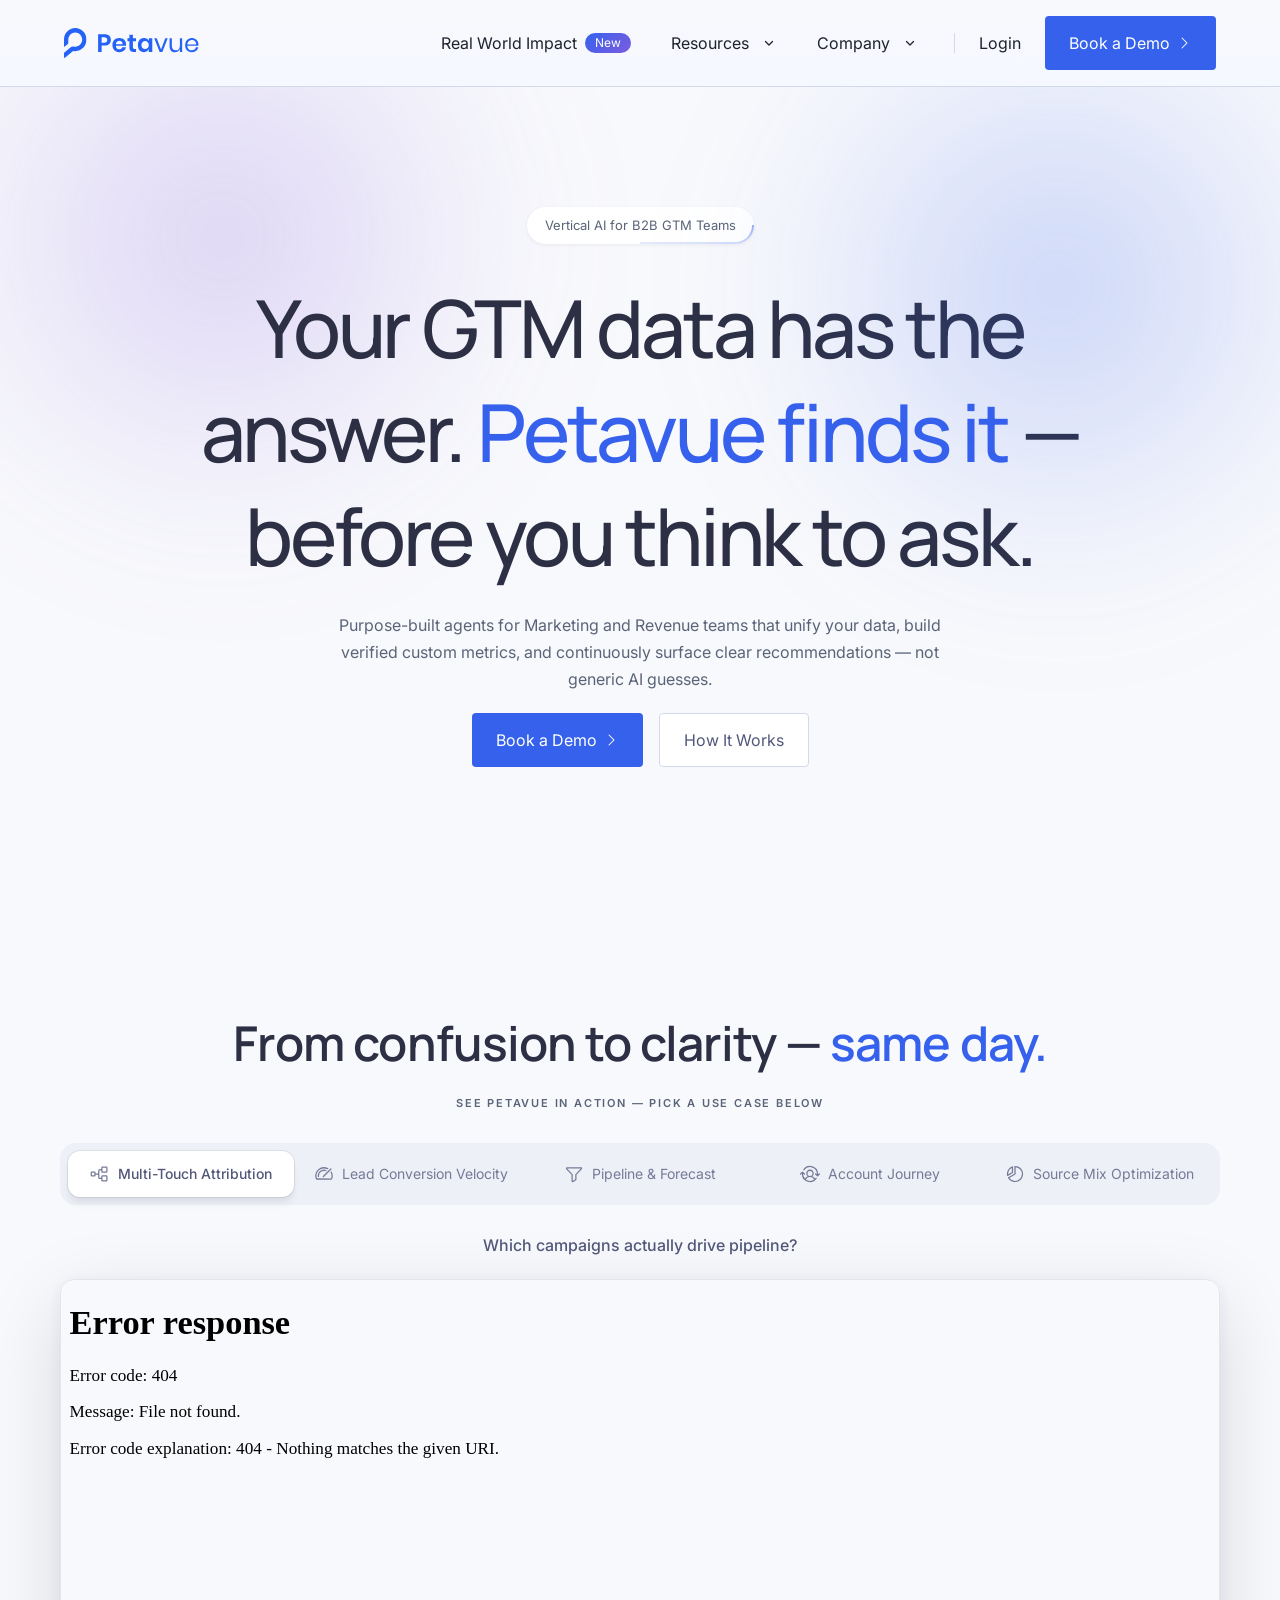
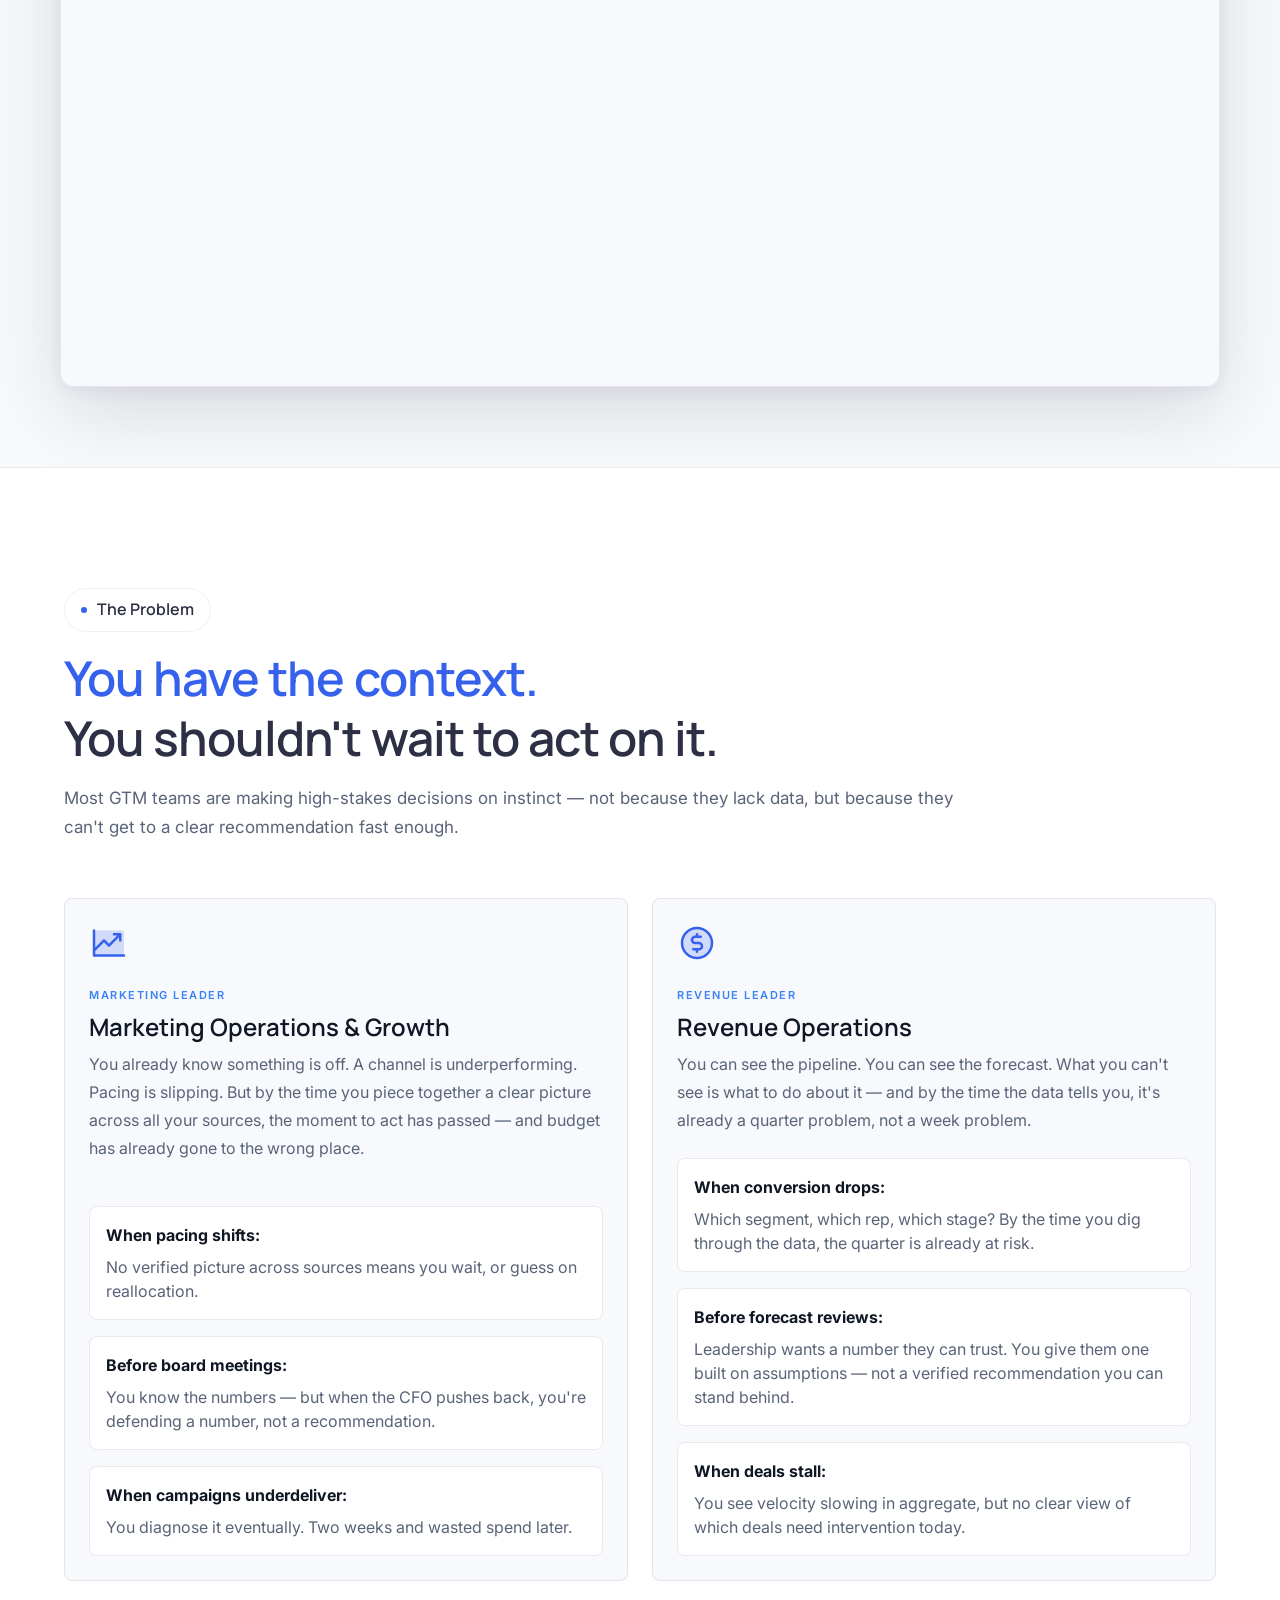
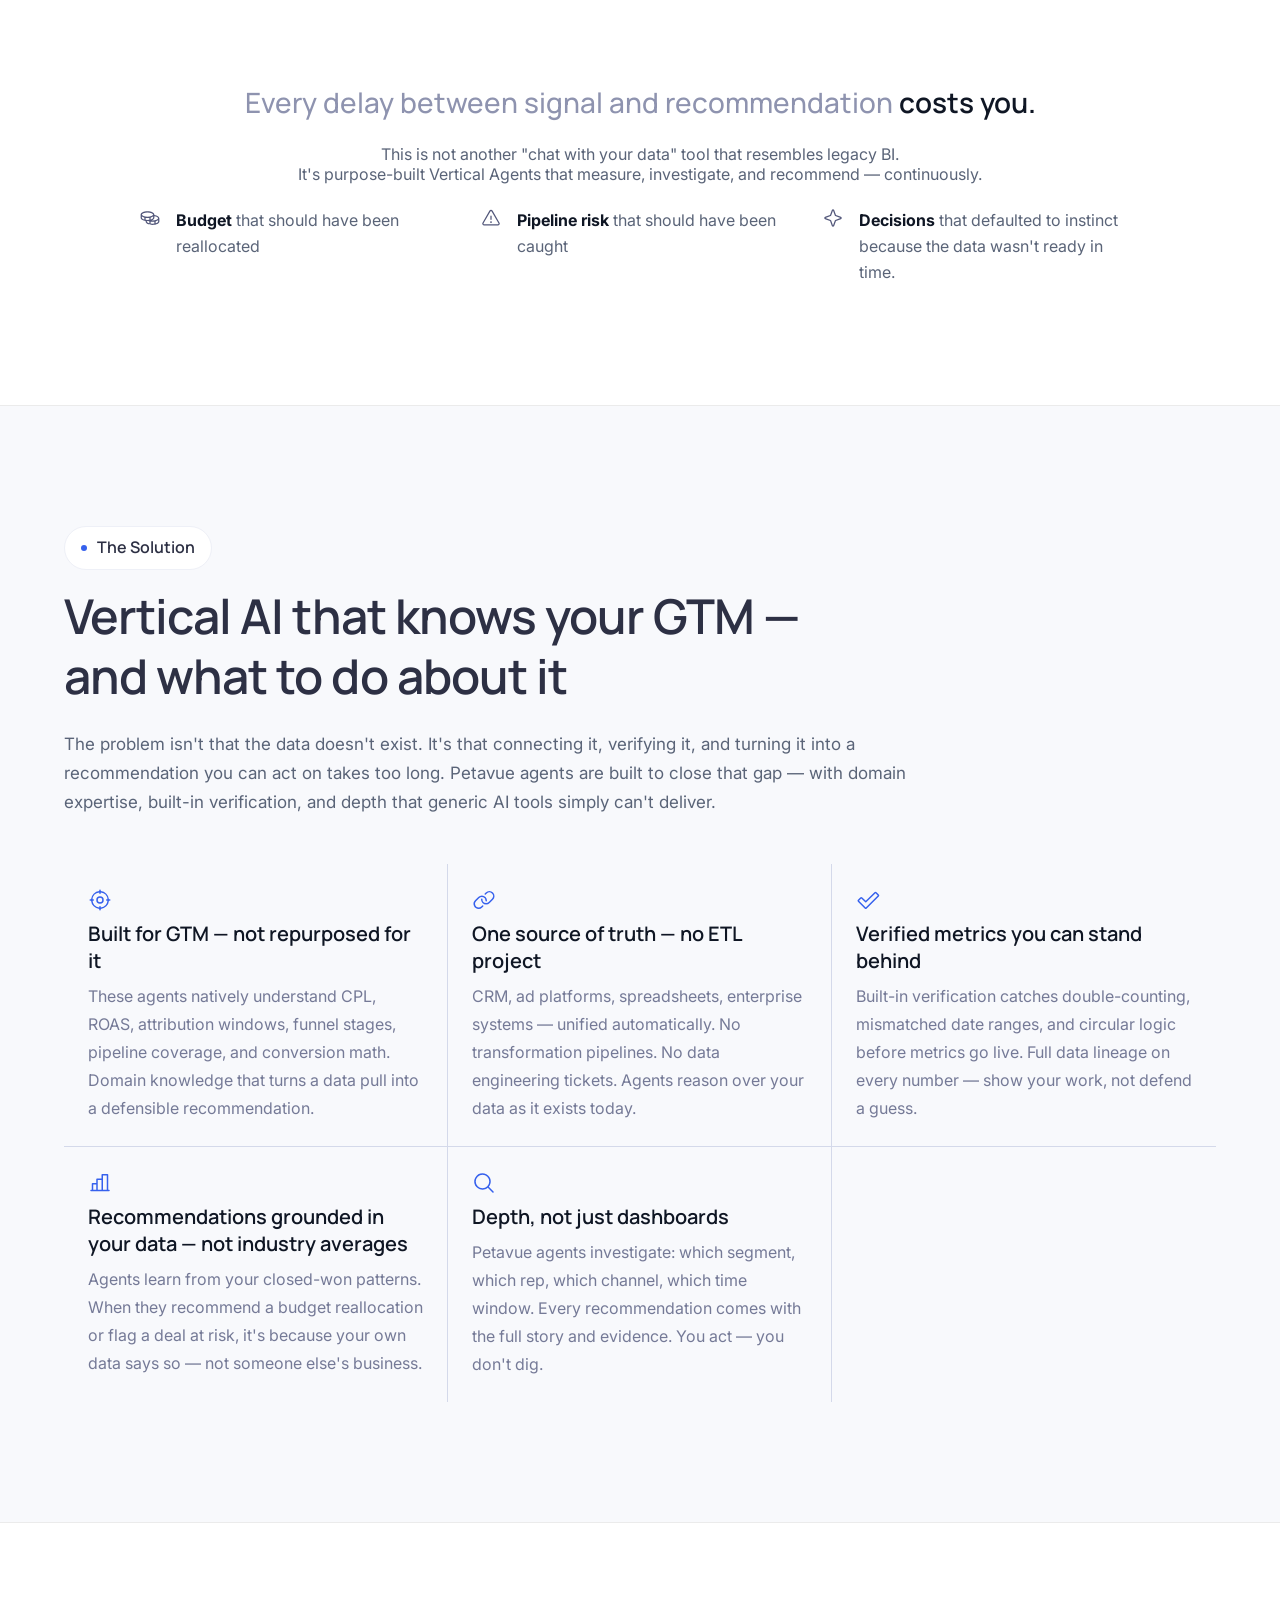
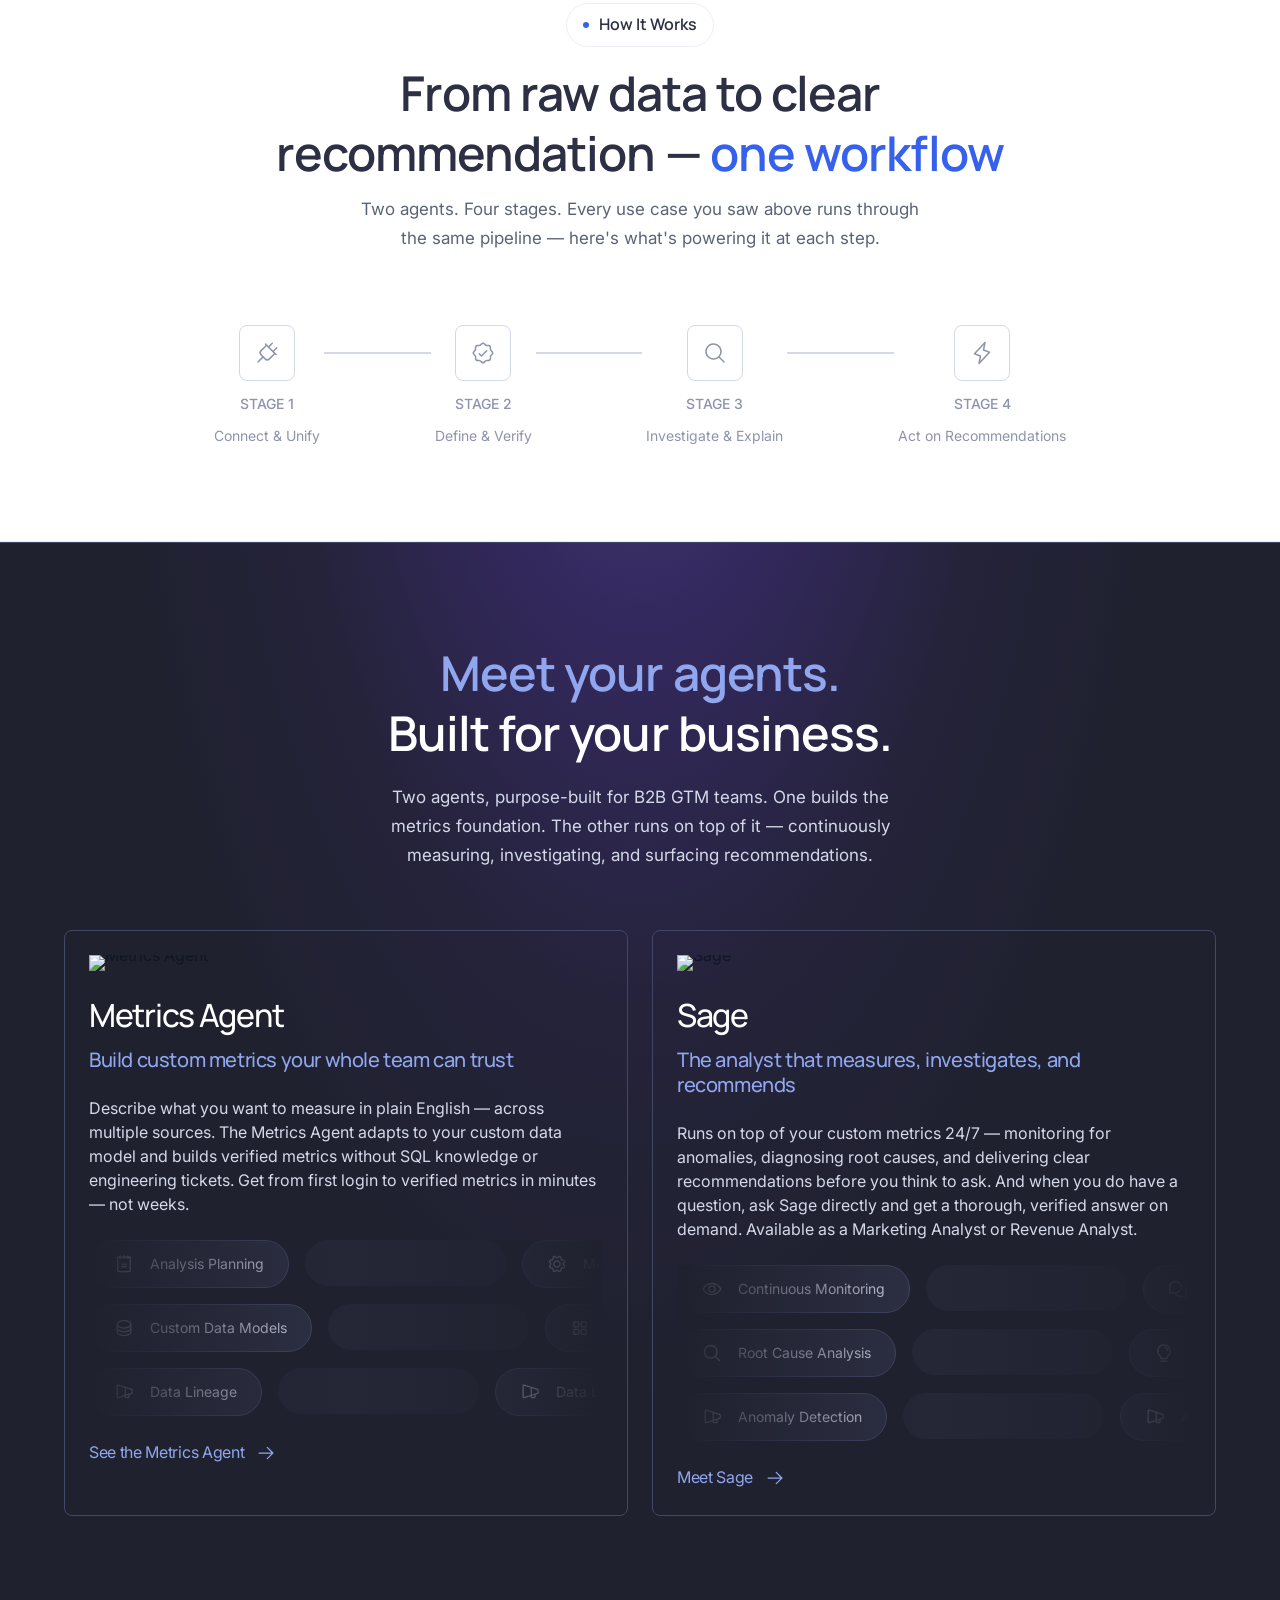
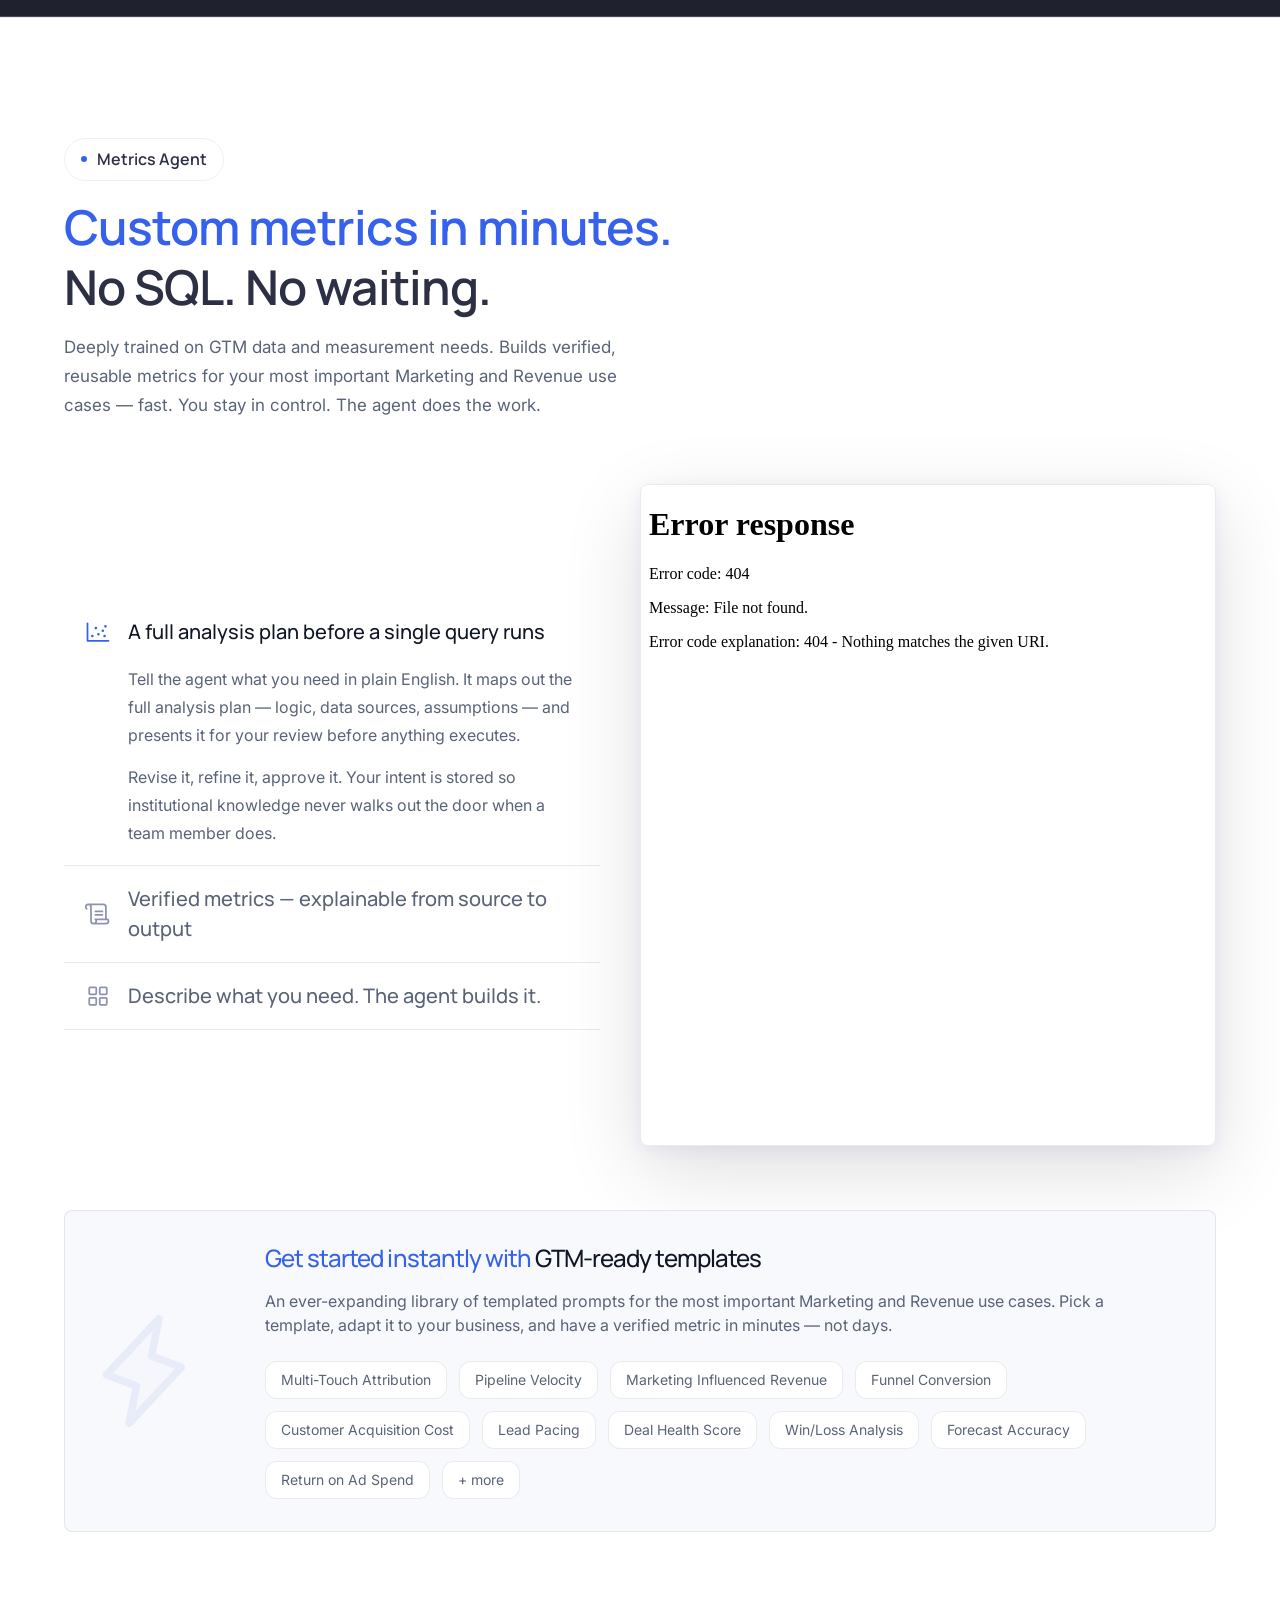
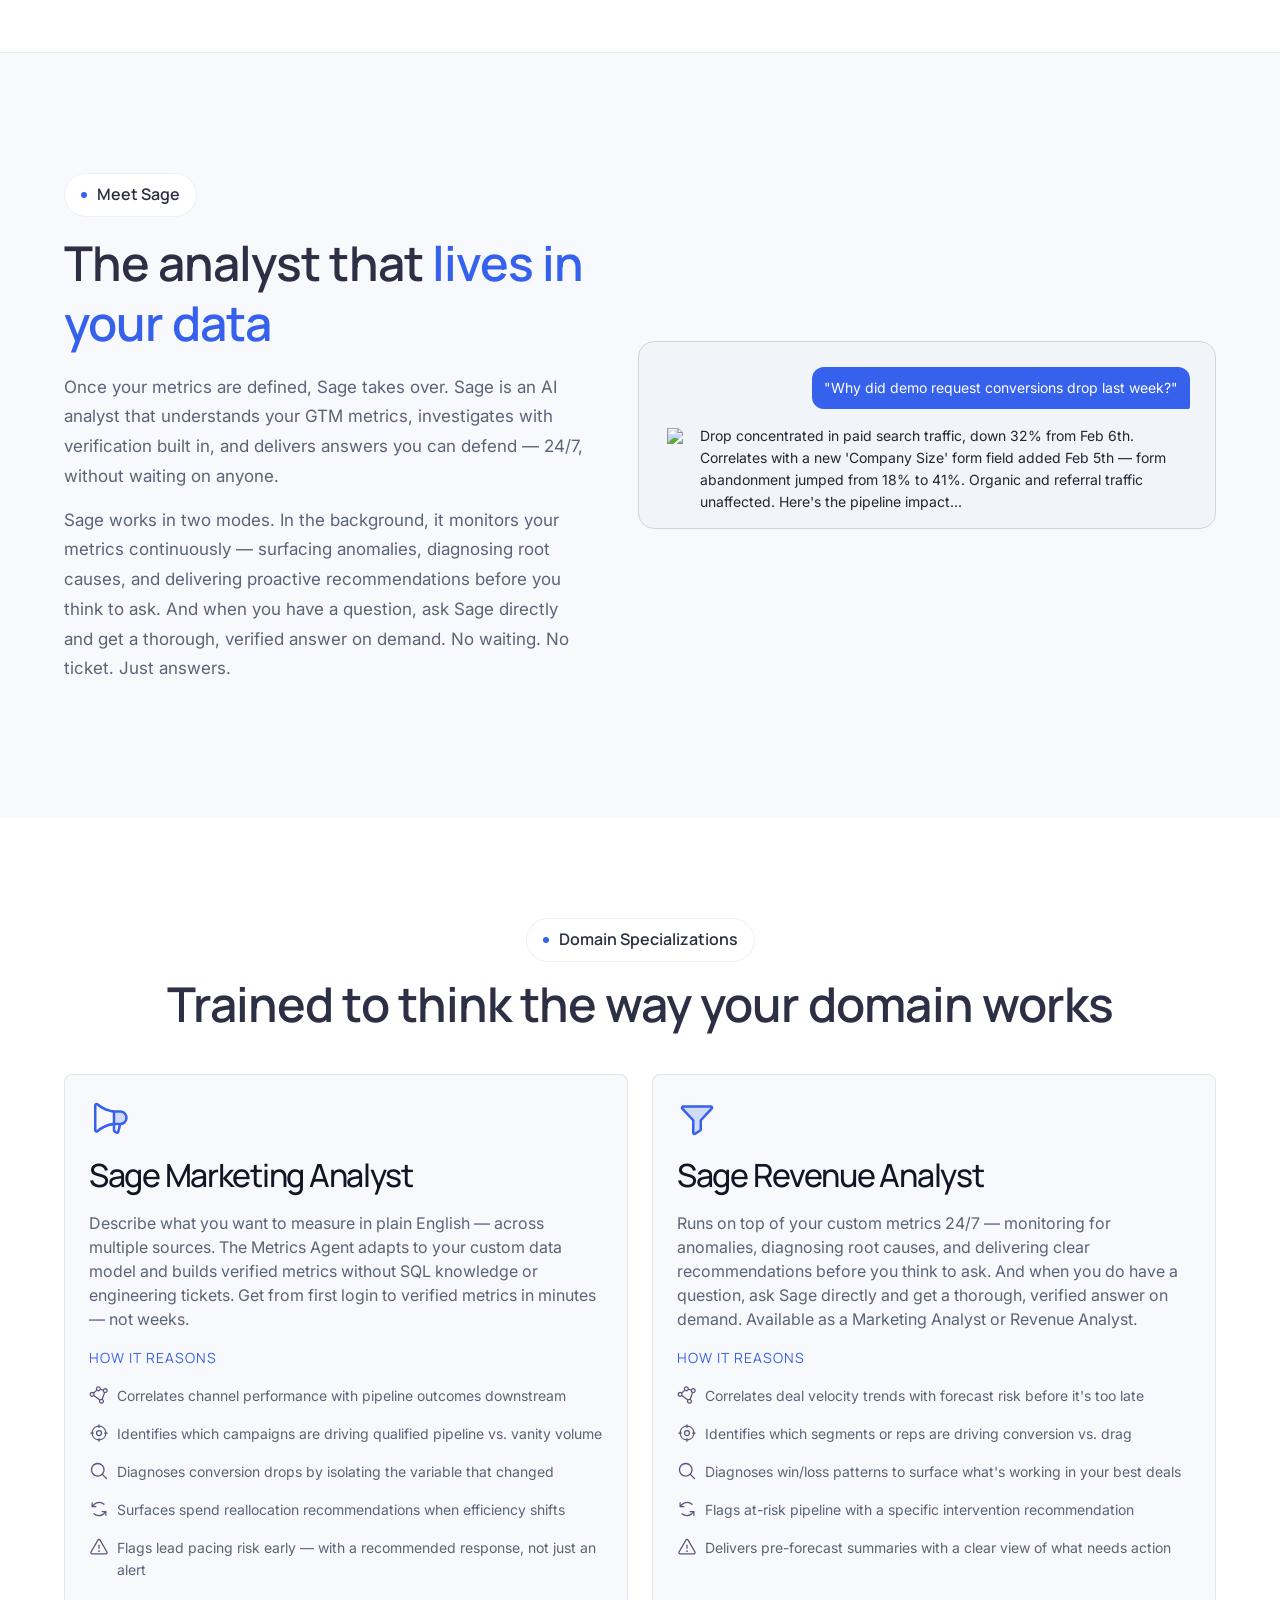
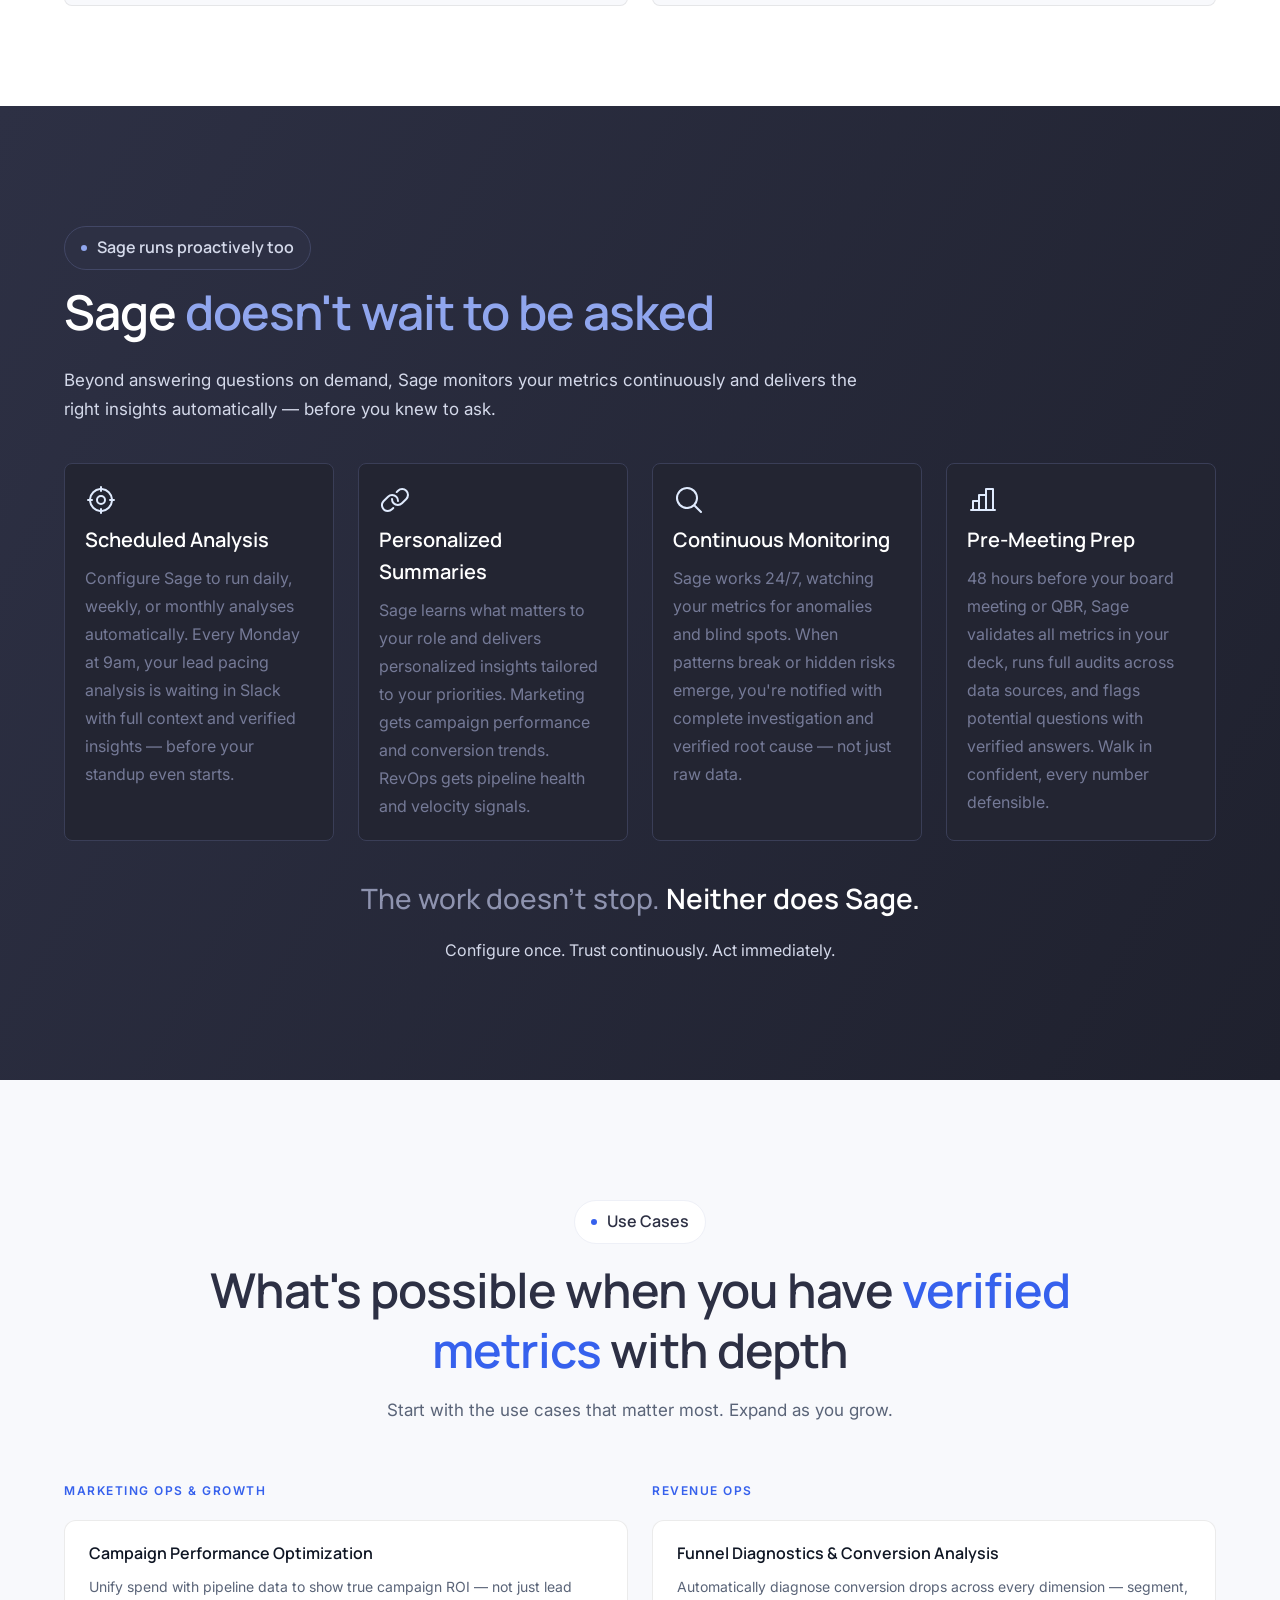
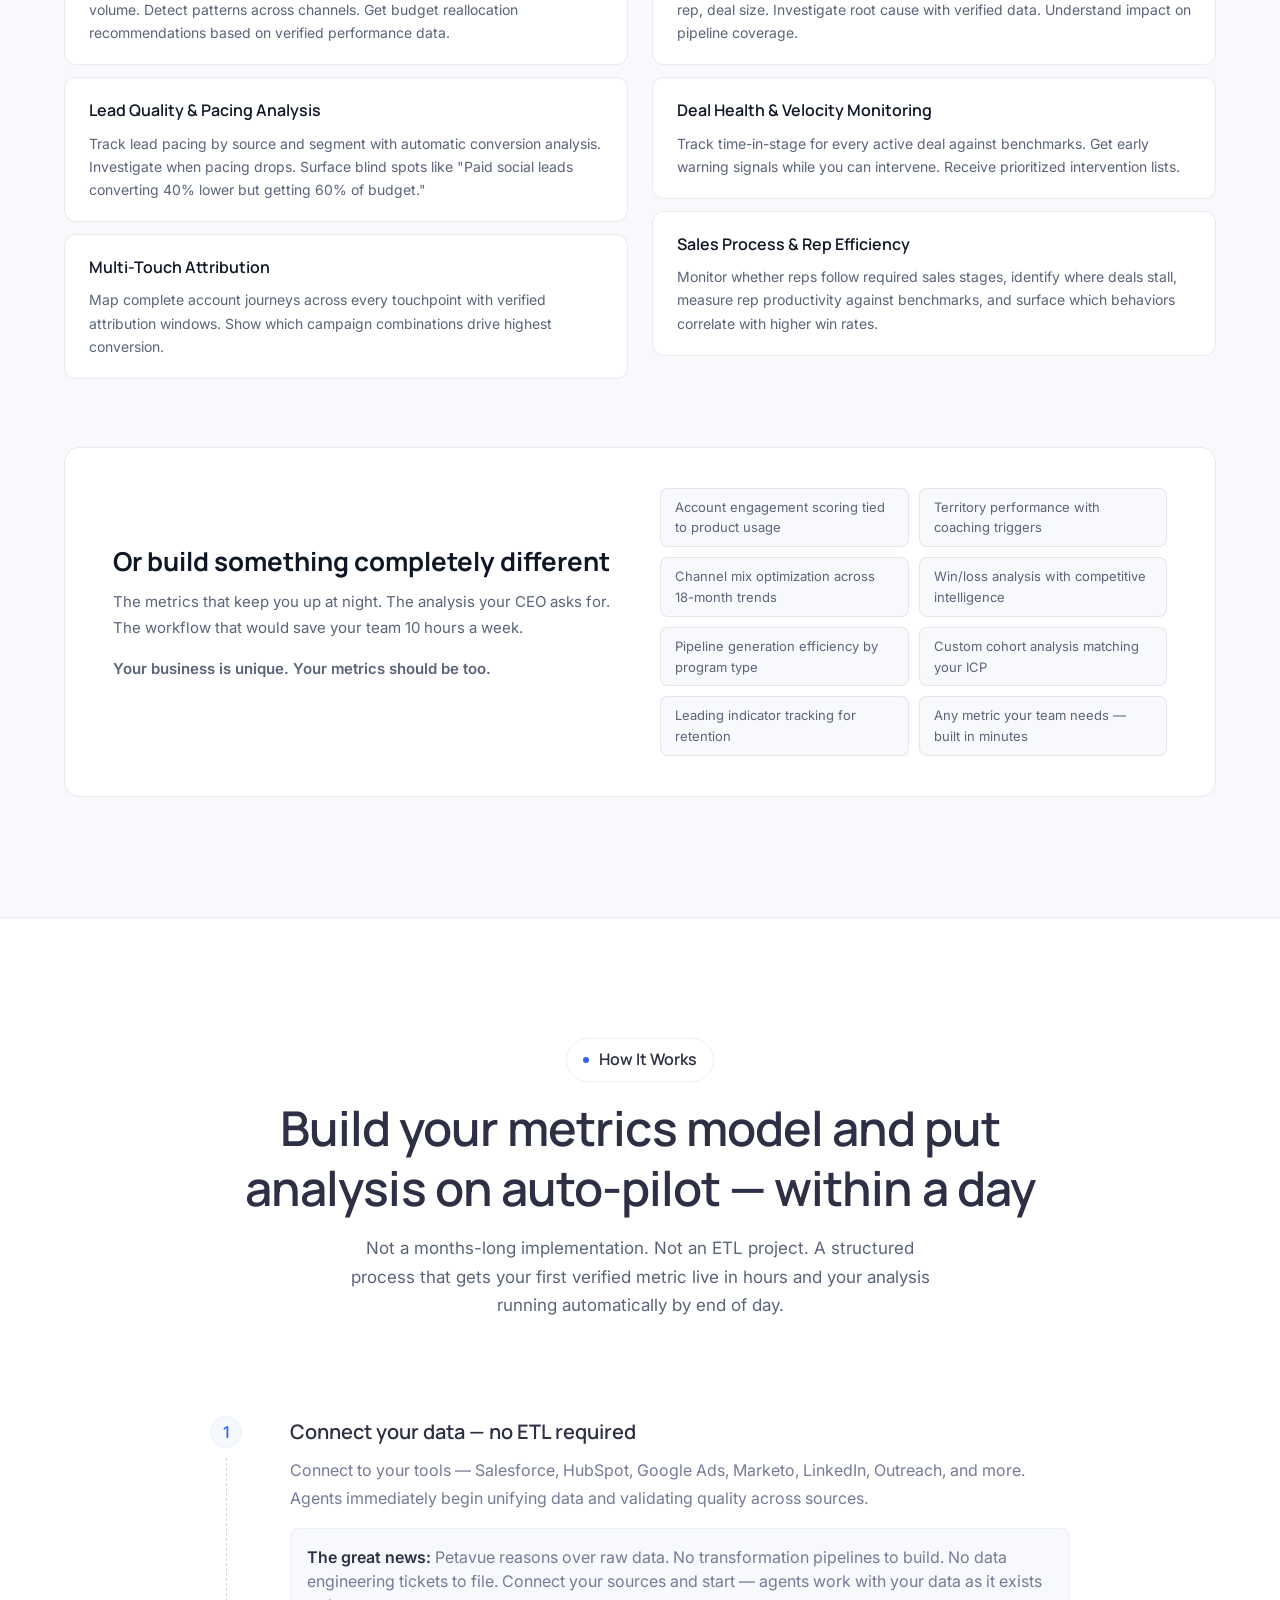
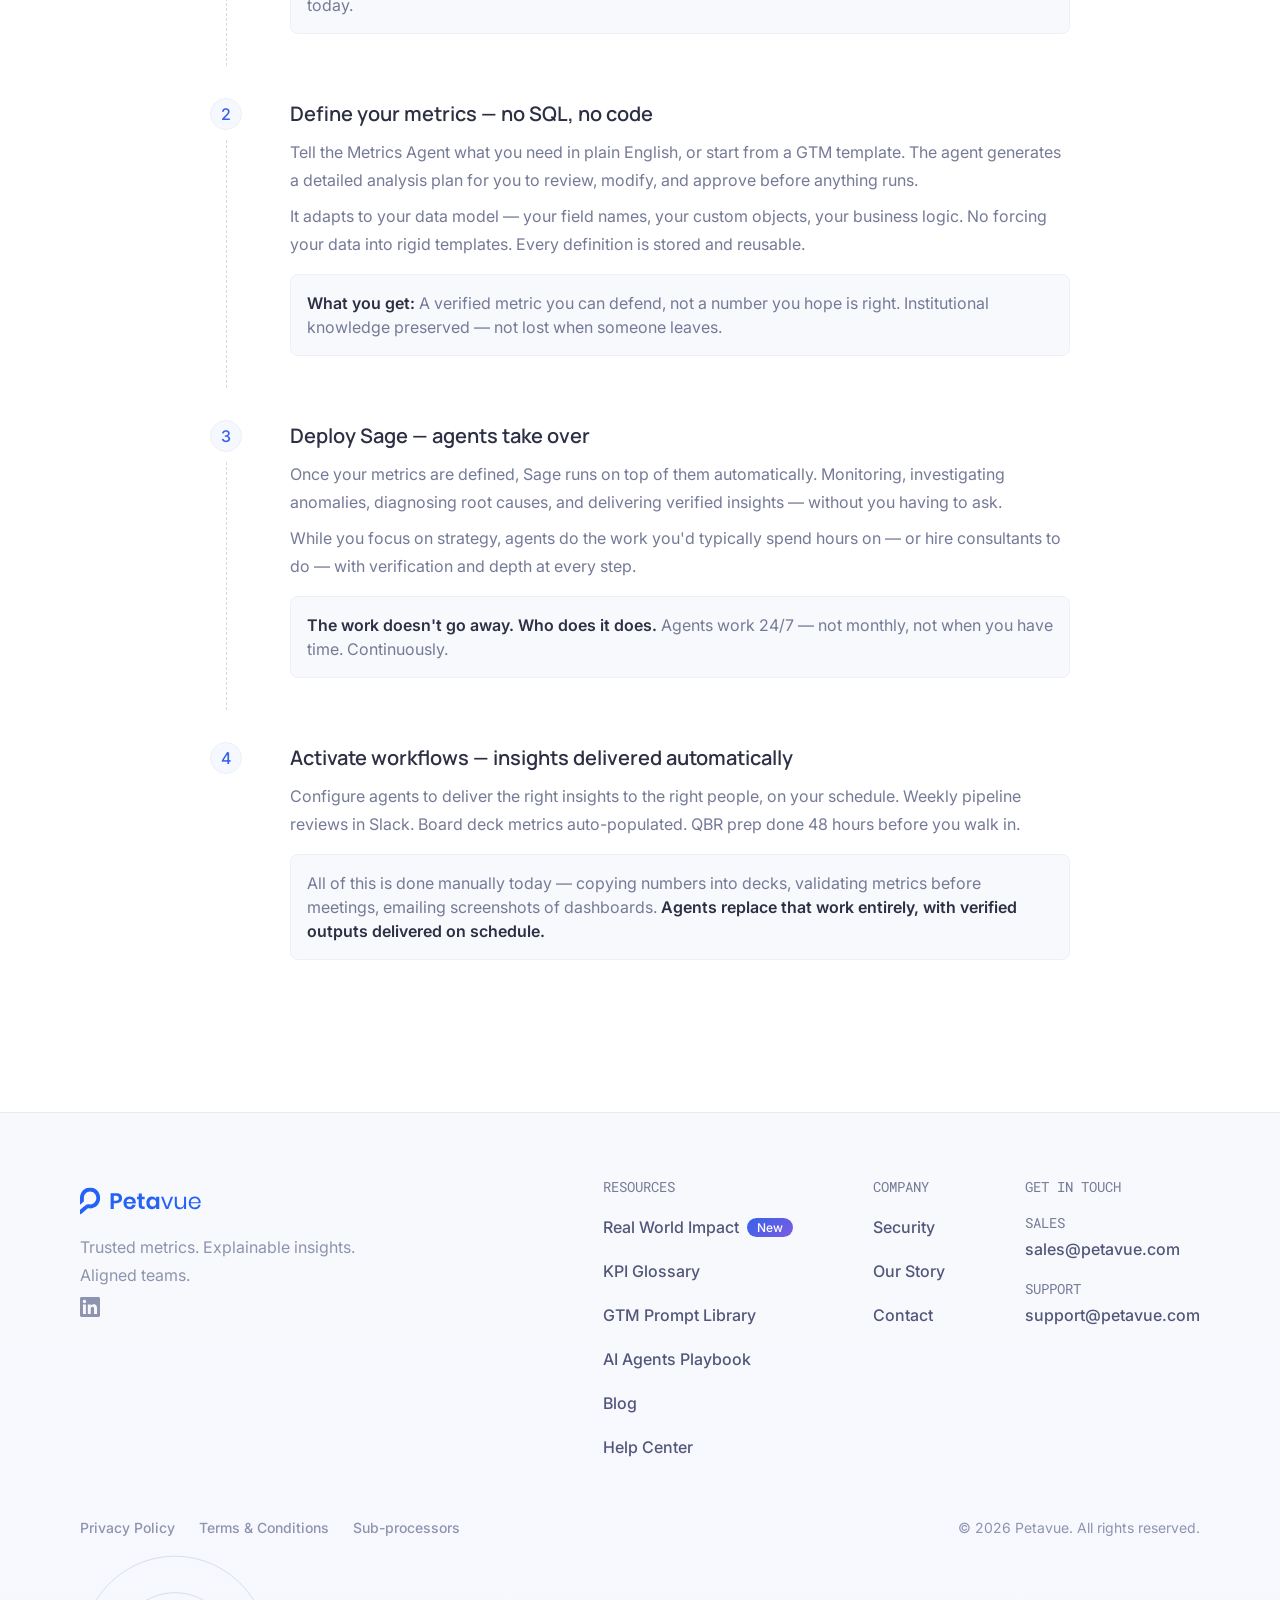
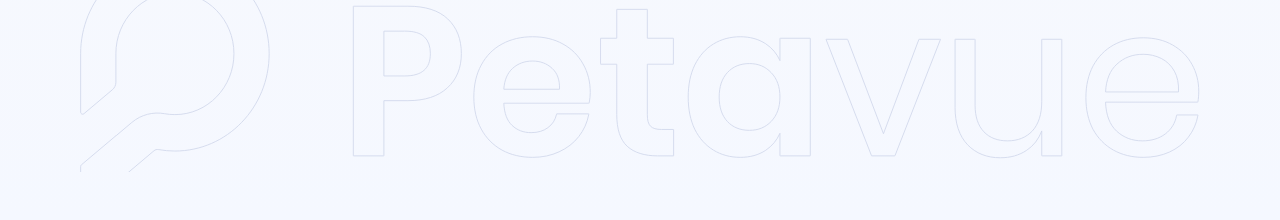
==== index.html @ 8e1ba2db "ui fixes - Replace footer watermark SVG with original site version - Fix watermark scaling: auto hei" ====
<!DOCTYPE html>
<html lang="en">
<head>
<meta charset="UTF-8">
<meta name="viewport" content="width=device-width, initial-scale=1.0">
<title>Petavue — Vertical Agents for GTM Teams</title>
<link rel="icon" href="assets/favicon.svg" type="image/svg+xml">
<link rel="apple-touch-icon" href="assets/apple-touch-icon.png">
<link rel="stylesheet" href="style/colorography.css">
<link rel="stylesheet" href="style/global.css">
<link href="https://fonts.googleapis.com/css2?family=DM+Sans:ital,opsz,wght@0,9..40,300;0,9..40,400;0,9..40,500;0,9..40,600;0,9..40,700&family=PT+Serif:ital,wght@0,400;0,700;1,400;1,700&family=Inter:wght@400;500;600;700&family=Poppins:wght@400;600&family=Manrope:wght@400;500;600;700&family=Roboto+Mono:wght@400;500&display=swap" rel="stylesheet">
</head>
<body>

<!-- SECTION 1: NAV -->
<!-- NAVBAR — navbar_component w-nav -->
<div class="navbar_component w-nav" role="banner">
  <div class="navbar_container">
    <!-- Logo -->
    <a href="/" class="navbar_logo-link">
      <img src="assets/petavue-icon.svg" alt="Petavue" class="navbar_logo">
    </a>

    <!-- Menu -->
    <nav class="navbar_menu" role="navigation">
      <div class="navbar_menu-links">

        <!-- Real World Impact -->
        <a href="https://www.petavue.com/real-world" class="link_button">
          <span>Real World Impact</span>
          <span class="badge-new">New</span>
        </a>

        <!-- Resources Dropdown -->
        <div class="navbar_dropdown" data-dropdown>
          <button class="navbar_dropdown-toggle" aria-expanded="false">
            <span>Resources</span>
            <div class="navbar_dropdown-icon">
              <svg xmlns="http://www.w3.org/2000/svg" fill="none" viewBox="0 0 24 24" stroke="currentColor" stroke-width="2.5"><path stroke-linecap="round" stroke-linejoin="round" d="M19 9l-7 7-7-7"/></svg>
            </div>
          </button>
          <div class="navbar_dropdown-list">
            <div class="navbar_dropdown-list-wrap">
              <div class="navbar_dropdown-inner">
                <!-- Content Hub Column -->
                <div class="dropdown_column dropdown_column--content">
                  <div class="dropdown-header">Content Hub</div>
                  <a href="https://www.petavue.com/blog" class="dropdown-card">
                    <div class="dropdown-card-icon">
                      <svg xmlns="http://www.w3.org/2000/svg" width="24" height="24" fill="#3661ed" viewBox="0 0 256 256"><path d="M208,40V200a24,24,0,0,1-24,24H72a24,24,0,0,1-24-24V40Z" opacity="0.2"></path><path d="M168,128a8,8,0,0,1-8,8H96a8,8,0,0,1,0-16h64A8,8,0,0,1,168,128Zm-8,24H96a8,8,0,0,0,0,16h64a8,8,0,0,0,0-16ZM216,40V200a32,32,0,0,1-32,32H72a32,32,0,0,1-32-32V40a8,8,0,0,1,8-8H72V24a8,8,0,0,1,16,0v8h32V24a8,8,0,0,1,16,0v8h32V24a8,8,0,0,1,16,0v8h24A8,8,0,0,1,216,40Zm-16,8H184v8a8,8,0,0,1-16,0V48H136v8a8,8,0,0,1-16,0V48H88v8a8,8,0,0,1-16,0V48H56V200a16,16,0,0,0,16,16H184a16,16,0,0,0,16-16Z"></path></svg>
                    </div>
                    <div>
                      <div class="dropdown-card-title">Blog</div>
                      <div class="dropdown-card-desc">All the latest news and updates.</div>
                    </div>
                  </a>
                  <a href="https://www.petavue.com/resources/glossary" class="dropdown-card">
                    <div class="dropdown-card-icon">
                      <svg xmlns="http://www.w3.org/2000/svg" width="24" height="24" fill="#3661ed" viewBox="0 0 256 256"><path d="M224,104v48H48V104Z" opacity="0.2"></path><path d="M224,96H184V56a8,8,0,0,0-8-8H56V40a8,8,0,0,0-16,0V216a8,8,0,0,0,16,0v-8h88a8,8,0,0,0,8-8V160h72a8,8,0,0,0,8-8V104A8,8,0,0,0,224,96ZM168,64V96H56V64ZM136,192H56V160h80Zm80-48H56V112H216Z"></path></svg>
                    </div>
                    <div>
                      <div class="dropdown-card-title">KPI Glossary</div>
                      <div class="dropdown-card-desc">No-fluff definitions of key CX, Sales & Marketing</div>
                    </div>
                  </a>
                  <a href="https://www.petavue.com/resources/ai-agent-playbook/overview" class="dropdown-card">
                    <div class="dropdown-card-icon">
                      <svg xmlns="http://www.w3.org/2000/svg" width="24" height="24" fill="#3661ed" viewBox="0 0 256 256"><path d="M200,56H56A24,24,0,0,0,32,80V192a24,24,0,0,0,24,24H200a24,24,0,0,0,24-24V80A24,24,0,0,0,200,56ZM164,184H92a20,20,0,0,1,0-40h72a20,20,0,0,1,0,40Z" opacity="0.2"></path><path d="M200,48H136V16a8,8,0,0,0-16,0V48H56A32,32,0,0,0,24,80V192a32,32,0,0,0,32,32H200a32,32,0,0,0,32-32V80A32,32,0,0,0,200,48Zm16,144a16,16,0,0,1-16,16H56a16,16,0,0,1-16-16V80A16,16,0,0,1,56,64H200a16,16,0,0,1,16,16ZM72,108a12,12,0,1,1,12,12A12,12,0,0,1,72,108Zm88,0a12,12,0,1,1,12,12A12,12,0,0,1,160,108Zm4,28H92a28,28,0,0,0,0,56h72a28,28,0,0,0,0-56Zm-24,16v24H116V152ZM80,164a12,12,0,0,1,12-12h8v24H92A12,12,0,0,1,80,164Zm84,12h-8V152h8a12,12,0,0,1,0,24Z"></path></svg>
                    </div>
                    <div>
                      <div class="dropdown-card-title">AI Agent Playbook</div>
                      <div class="dropdown-card-desc">Where AI agents work (and don't).</div>
                    </div>
                  </a>
                  <a href="https://www.petavue.com/resources/prompts" class="dropdown-card">
                    <div class="dropdown-card-icon">
                      <svg xmlns="http://www.w3.org/2000/svg" width="24" height="24" fill="#3661ed" viewBox="0 0 256 256"><path d="M232,56V200H160a32,32,0,0,0-32,32V88a32,32,0,0,1,32-32Z" opacity="0.2"></path><path d="M232,48H160a40,40,0,0,0-32,16A40,40,0,0,0,96,48H24a8,8,0,0,0-8,8V200a8,8,0,0,0,8,8H96a24,24,0,0,1,24,24,8,8,0,0,0,16,0,24,24,0,0,1,24-24h72a8,8,0,0,0,8-8V56A8,8,0,0,0,232,48ZM96,192H32V64H96a24,24,0,0,1,24,24V200A39.81,39.81,0,0,0,96,192Zm128,0H160a39.81,39.81,0,0,0-24,8V88a24,24,0,0,1,24-24h64ZM160,88h40a8,8,0,0,1,0,16H160a8,8,0,0,1,0-16Zm48,40a8,8,0,0,1-8,8H160a8,8,0,0,1,0-16h40A8,8,0,0,1,208,128Zm0,32a8,8,0,0,1-8,8H160a8,8,0,0,1,0-16h40A8,8,0,0,1,208,160Z"></path></svg>
                    </div>
                    <div>
                      <div class="dropdown-card-title">GTM Prompt Library</div>
                      <div class="dropdown-card-desc">Ready-to-use MCP prompts for GTM teams.</div>
                    </div>
                  </a>
                </div>

                <!-- Proof Column -->
                <div class="dropdown_column dropdown_column--proof">
                  <div class="dropdown-header">Proof</div>
                  <a href="/success-stories/phunware-crm-data-transformation" class="casestudy-card">
                    <img src="https://cdn.prod.website-files.com/675e93d0c15c6d2e3ed70e92/692d5a894281dd660ff69d89_c31238a0ba09b24de09524bd9574edbc_casestudy.svg" alt="Case study">
                    <div class="cs-desc">How to leverage AI agents effectively.</div>
                    <div class="cs-link">
                      View Playbook
                      <svg xmlns="http://www.w3.org/2000/svg" fill="none" viewBox="0 0 24 24" stroke="currentColor" stroke-width="2.5"><path stroke-linecap="round" stroke-linejoin="round" d="M13.5 4.5L21 12m0 0l-7.5 7.5M21 12H3"/></svg>
                    </div>
                  </a>
                </div>
              </div>
            </div>
          </div>
        </div>

        <!-- Company Dropdown -->
        <div class="navbar_dropdown" data-dropdown>
          <button class="navbar_dropdown-toggle" aria-expanded="false">
            <span>Company</span>
            <div class="navbar_dropdown-icon">
              <svg xmlns="http://www.w3.org/2000/svg" fill="none" viewBox="0 0 24 24" stroke="currentColor" stroke-width="2.5"><path stroke-linecap="round" stroke-linejoin="round" d="M19 9l-7 7-7-7"/></svg>
            </div>
          </button>
          <div class="navbar_dropdown-list">
            <div class="navbar_dropdown-list-wrap">
              <div class="navbar_dropdown-inner">
                <div class="dropdown_column">
                  <div class="dropdown-header">Company</div>
                  <a href="https://www.petavue.com/our-story" class="dropdown-card">
                    <div class="dropdown-card-icon">
                      <svg xmlns="http://www.w3.org/2000/svg" width="24" height="24" fill="#3661ed" viewBox="0 0 256 256"><path d="M192,96a64,64,0,1,1-64-64A64,64,0,0,1,192,96Z" opacity="0.2"></path><path d="M230.92,212c-15.23-26.33-38.7-45.21-66.09-54.16a72,72,0,1,0-73.66,0C63.78,166.78,40.31,185.66,25.08,212a8,8,0,1,0,13.85,8c18.84-32.56,52.14-52,89.07-52s70.23,19.44,89.07,52a8,8,0,1,0,13.85-8ZM72,96a56,56,0,1,1,56,56A56.06,56.06,0,0,1,72,96Z"></path></svg>
                    </div>
                    <div>
                      <div class="dropdown-card-title">Our Story</div>
                      <div class="dropdown-card-desc">Everything you need to know about our journey.</div>
                    </div>
                  </a>
                  <a href="https://www.petavue.com/security" class="dropdown-card">
                    <div class="dropdown-card-icon">
                      <svg xmlns="http://www.w3.org/2000/svg" width="24" height="24" fill="#3661ed" viewBox="0 0 256 256"><path d="M128,48v80H40.87A146.29,146.29,0,0,1,40,112V56a8,8,0,0,1,8-8Zm0,80V232s78.06-21.3,87.13-104Z" opacity="0.2"></path><path d="M208,40H48A16,16,0,0,0,32,56v56c0,52.72,25.52,84.67,46.93,102.19,23.06,18.86,46,25.27,47,25.53a8,8,0,0,0,4.2,0c1-.26,23.91-6.67,47-25.53C198.48,196.67,224,164.72,224,112V56A16,16,0,0,0,208,40ZM120,220.55a130.85,130.85,0,0,1-30.93-18.74c-21.15-17.3-34.2-39.37-39-65.81H120ZM120,120H48.23c-.15-2.63-.23-5.29-.23-8l0-56h72Zm47.4,81.42A131.31,131.31,0,0,1,136,220.53V136h69.91C201.16,162.24,188.27,184.18,167.4,201.42ZM208,112c0,2.71-.08,5.37-.23,8H136V56h72Z"></path></svg>
                    </div>
                    <div>
                      <div class="dropdown-card-title">Security</div>
                      <div class="dropdown-card-desc">How we protect your data and privacy.</div>
                    </div>
                  </a>
                </div>
              </div>
            </div>
          </div>
        </div>
      </div>

      <!-- Right side: divider + buttons -->
      <div class="navbar_menu-divider"></div>
      <div class="navbar_menu-buttons">
        <a href="https://app.petavue.com/auth/login" target="_blank" class="navbar_login">Login</a>
        <a href="https://www.petavue.com/book-a-demo" class="btn-demo">
          <span>Book a Demo</span>
          <svg xmlns="http://www.w3.org/2000/svg" viewBox="0 0 256 256" fill="currentColor" width="16" height="16"><path d="M181.66,133.66l-80,80a8,8,0,0,1-11.32-11.32L164.69,128,90.34,53.66a8,8,0,0,1,11.32-11.32l80,80A8,8,0,0,1,181.66,133.66Z"/></svg>
        </a>
      </div>
    </nav>

    <!-- Mobile hamburger -->
    <div class="navbar_menu-button" aria-label="Toggle menu">
      <span class="menu-icon_line"></span>
      <span class="menu-icon_line"></span>
      <span class="menu-icon_line"></span>
    </div>
  </div>
</div>


<!-- SECTION 2: HERO -->
<section class="hero">
  <div class="hero-badge"><div class="dot"></div> Vertical AI for B2B GTM Teams</div>
  <h1>Your GTM data has the answer. <em>Petavue finds it</em> — before you think to ask.</h1>

  <p class="subtitle">Purpose-built agents for Marketing and Revenue teams that unify your data, build verified custom metrics, and continuously surface clear recommendations — not generic AI guesses.</p>

  <div class="hero-links">
    <a href="#problem">Sound familiar? See the problem →</a>
    <a href="#how-it-comes-together">See how it works →</a>
    <a href="#use-cases">Browse use cases →</a>
  </div>
  <div class="hero-ctas">
    <a href="https://www.petavue.com/book-a-demo" class="btn-primary">Book a Demo <svg xmlns="http://www.w3.org/2000/svg" viewBox="0 0 256 256" fill="currentColor" width="16" height="16"><path d="M181.66,133.66l-80,80a8,8,0,0,1-11.32-11.32L164.69,128,90.34,53.66a8,8,0,0,1,11.32-11.32l80,80A8,8,0,0,1,181.66,133.66Z"/></svg></a>
    <a href="#how" class="btn-secondary">How It Works</a>
  </div>
  <!-- USE CASE TABS -->
  <div class="uc-tabs-wrap">

    <!-- Tab intro label -->
    <div class="uc-tabs-eyebrow-wrap">
      <div class="uc-tabs-headline">From confusion to clarity — <span class="highlight-primary">same day.</span></div>
      <div class="uc-tabs-eyebrow">See Petavue in action — pick a use case below</div>
    </div>

    <!-- Tab strip -->
    <div class="uc-tab-strip" role="tablist">
      <button class="uc-tab active" role="tab" data-tab="mta" data-question="Which campaigns actually drive pipeline?">
        <span class="uc-tab-icon"><svg xmlns="http://www.w3.org/2000/svg" width="20" height="20" fill="#757a97" viewBox="0 0 256 256"><path d="M160,112h48a16,16,0,0,0,16-16V48a16,16,0,0,0-16-16H160a16,16,0,0,0-16,16V64H128a24,24,0,0,0-24,24v32H72v-8A16,16,0,0,0,56,96H24A16,16,0,0,0,8,112v32a16,16,0,0,0,16,16H56a16,16,0,0,0,16-16v-8h32v32a24,24,0,0,0,24,24h16v16a16,16,0,0,0,16,16h48a16,16,0,0,0,16-16V160a16,16,0,0,0-16-16H160a16,16,0,0,0-16,16v16H128a8,8,0,0,1-8-8V88a8,8,0,0,1,8-8h16V96A16,16,0,0,0,160,112ZM56,144H24V112H56v32Zm104,16h48v48H160Zm0-112h48V96H160Z"></path></svg></span>
        <span class="uc-tab-label">Multi-Touch Attribution</span>
      </button>
      <button class="uc-tab" role="tab" data-tab="velocity" data-question="Which leads convert — and how fast?">
        <span class="uc-tab-icon"><svg xmlns="http://www.w3.org/2000/svg" width="20" height="20" fill="#757a97" viewBox="0 0 256 256"><path d="M114.34,154.34l96-96a8,8,0,0,1,11.32,11.32l-96,96a8,8,0,0,1-11.32-11.32ZM128,88a63.9,63.9,0,0,1,20.44,3.33,8,8,0,1,0,5.11-15.16A80,80,0,0,0,48.49,160.88,8,8,0,0,0,56.43,168c.29,0,.59,0,.89-.05a8,8,0,0,0,7.07-8.83A64.92,64.92,0,0,1,64,152,64.07,64.07,0,0,1,128,88Zm99.74,13a8,8,0,0,0-14.24,7.3,96.27,96.27,0,0,1,5,75.71l-181.1-.07A96.24,96.24,0,0,1,128,56h.88a95,95,0,0,1,42.82,10.5A8,8,0,1,0,179,52.27a112,112,0,0,0-156.66,137A16.07,16.07,0,0,0,37.46,200H218.53a16,16,0,0,0,15.11-10.71,112.35,112.35,0,0,0-5.9-88.3Z"></path></svg></span>
        <span class="uc-tab-label">Lead Conversion Velocity</span>
      </button>
      <button class="uc-tab" role="tab" data-tab="pipeline" data-question="Are we going to hit the number?">
        <span class="uc-tab-icon"><svg xmlns="http://www.w3.org/2000/svg" width="20" height="20" fill="#757a97" viewBox="0 0 256 256"><path d="M230.6,49.53A15.81,15.81,0,0,0,216,40H40A16,16,0,0,0,28.19,66.76l.08.09L96,139.17V216a16,16,0,0,0,24.87,13.32l32-21.34A16,16,0,0,0,160,194.66V139.17l67.74-72.32.08-.09A15.8,15.8,0,0,0,230.6,49.53ZM40,56h0Zm106.18,74.58A8,8,0,0,0,144,136v58.66L112,216V136a8,8,0,0,0-2.16-5.47L40,56H216Z"></path></svg></span>
        <span class="uc-tab-label">Pipeline & Forecast</span>
      </button>
      <button class="uc-tab" role="tab" data-tab="journey" data-question="What should marketing do for this open deal?">
        <span class="uc-tab-icon"><svg xmlns="http://www.w3.org/2000/svg" width="20" height="20" fill="#757a97" viewBox="0 0 256 256"><path d="M253.66,133.66l-24,24a8,8,0,0,1-11.32,0l-24-24a8,8,0,0,1,11.32-11.32L216,132.69V128A88,88,0,0,0,56.49,76.67a8,8,0,0,1-13-9.34A104,104,0,0,1,232,128v4.69l10.34-10.35a8,8,0,0,1,11.32,11.32Zm-41.18,55A104,104,0,0,1,24,128v-4.69L13.66,133.66A8,8,0,0,1,2.34,122.34l24-24a8,8,0,0,1,11.32,0l24,24a8,8,0,0,1-11.32,11.32L40,123.31V128a87.62,87.62,0,0,0,22.24,58.41A79.66,79.66,0,0,1,98.3,157.66a48,48,0,1,1,59.4,0,79.59,79.59,0,0,1,36.08,28.78,89.68,89.68,0,0,0,5.71-7.11,8,8,0,0,1,13,9.34ZM128,152a32,32,0,1,0-32-32A32,32,0,0,0,128,152Zm0,64a88.2,88.2,0,0,0,53.92-18.49,64,64,0,0,0-107.84,0A87.57,87.57,0,0,0,128,216Z"></path></svg></span>
        <span class="uc-tab-label">Account Journey</span>
      </button>
      <button class="uc-tab" role="tab" data-tab="mix" data-question="Are we fishing in the right ponds?">
        <span class="uc-tab-icon"><svg xmlns="http://www.w3.org/2000/svg" width="20" height="20" fill="#757a97" viewBox="0 0 256 256"><path d="M100,116.43a8,8,0,0,0,4-6.93v-72A8,8,0,0,0,93.34,30,104.06,104.06,0,0,0,25.73,147a8,8,0,0,0,4.52,5.81,7.86,7.86,0,0,0,3.35.74,8,8,0,0,0,4-1.07ZM88,49.62v55.26L40.12,132.51C40,131,40,129.48,40,128A88.12,88.12,0,0,1,88,49.62ZM128,24a8,8,0,0,0-8,8v91.82L41.19,169.73a8,8,0,0,0-2.87,11A104,104,0,1,0,128,24Zm0,192a88.47,88.47,0,0,1-71.49-36.68l75.52-44a8,8,0,0,0,4-6.92V40.36A88,88,0,0,1,128,216Z"></path></svg></span>
        <span class="uc-tab-label">Source Mix Optimization</span>
      </button>
    </div>

    <!-- Demo panels -->
    <div class="uc-panels">

      <!-- MTA — live demo -->
      <div class="uc-panel active" data-panel="mta">
        <p class="uc-panel-question">Which campaigns actually drive pipeline?</p>
        <div class="uc-demo-wrap" id="uc-demo-wrap-mta">
          <iframe class="uc-demo-iframe" id="uc-iframe-mta"
            src="Use Cases Demo/Multi Touch Attribution/demo-engine.html"
            scrolling="no" title="Multi-Touch Attribution demo"></iframe>
        </div>
      </div>

      <!-- Velocity — live demo -->
      <div class="uc-panel" data-panel="velocity">
        <p class="uc-panel-question">Which leads convert — and how fast?</p>
        <div class="uc-demo-wrap" id="uc-demo-wrap-velocity">
          <iframe class="uc-demo-iframe" id="uc-iframe-velocity"
            src="Use Cases Demo/Lead Conversion Velocity/demo-engine.html"
            scrolling="no" title="Lead Conversion Velocity demo"></iframe>
        </div>
      </div>

      <!-- Pipeline — live demo -->
      <div class="uc-panel" data-panel="pipeline">
        <p class="uc-panel-question">Are we going to hit the number?</p>
        <div class="uc-demo-wrap" id="uc-demo-wrap-pipeline">
          <iframe class="uc-demo-iframe" id="uc-iframe-pipeline"
            src="Use Cases Demo/Pipeline and Forecast/demo-engine.html"
            scrolling="no" title="Pipeline Coverage & Forecast demo"></iframe>
        </div>
      </div>

      <!-- Journey — live demo -->
      <div class="uc-panel" data-panel="journey">
        <p class="uc-panel-question">What should marketing do for this open deal?</p>
        <div class="uc-demo-wrap" id="uc-demo-wrap-journey">
          <iframe class="uc-demo-iframe" id="uc-iframe-journey"
            src="Use Cases Demo/Account Journey/demo-engine.html"
            scrolling="no" title="Account Journey demo"></iframe>
        </div>
      </div>

      <!-- Mix — live demo -->
      <div class="uc-panel" data-panel="mix">
        <p class="uc-panel-question">Are we fishing in the right ponds?</p>
        <div class="uc-demo-wrap" id="uc-demo-wrap-mix">
          <iframe class="uc-demo-iframe" id="uc-iframe-mix"
            src="Use Cases Demo/Source Mix Optimization/demo-engine.html"
            scrolling="no" title="Source Mix Optimization demo"></iframe>
        </div>
      </div>

    </div><!-- /uc-panels -->
  </div><!-- /uc-tabs-wrap -->

  <script>
    (function() {
      const tabs = document.querySelectorAll('.uc-tab');
      const panels = document.querySelectorAll('.uc-panel');

      // All iframe panels: [tabKey, wrapId, iframeId]
      const iframePanels = [
        ['mta',      'uc-demo-wrap-mta',      'uc-iframe-mta'],
        ['velocity', 'uc-demo-wrap-velocity',  'uc-iframe-velocity'],
        ['pipeline', 'uc-demo-wrap-pipeline',  'uc-iframe-pipeline'],
        ['journey',  'uc-demo-wrap-journey',   'uc-iframe-journey'],
        ['mix',      'uc-demo-wrap-mix',       'uc-iframe-mix'],
      ];

      function scaleIframe(wrapId, iframeId) {
        const wrap = document.getElementById(wrapId);
        const iframe = document.getElementById(iframeId);
        if (!wrap || !iframe) return;
        const scale = wrap.offsetWidth / 1080;
        iframe.style.transform = 'scale(' + scale + ')';
        iframe.style.transformOrigin = 'top left';
        wrap.style.height = (660 * scale) + 'px';
      }

      function scaleAll() {
        iframePanels.forEach(([, wrapId, iframeId]) => scaleIframe(wrapId, iframeId));
      }

      // Sliding indicator
      const strip = document.querySelector('.uc-tab-strip');
      function moveIndicator(tab) {
        const stripRect = strip.getBoundingClientRect();
        const tabRect = tab.getBoundingClientRect();
        strip.style.setProperty('--active-width', tabRect.width + 'px');
        strip.style.setProperty('--active-x', (tabRect.left - stripRect.left) + 'px');
      }

      // Tab switching
      tabs.forEach(tab => {
        tab.addEventListener('click', () => {
          tabs.forEach(t => t.classList.remove('active'));
          panels.forEach(p => p.classList.remove('active'));
          tab.classList.add('active');
          moveIndicator(tab);
          const target = tab.dataset.tab;
          document.querySelector('.uc-panel[data-panel="' + target + '"]').classList.add('active');
          // Re-scale the newly visible iframe
          const entry = iframePanels.find(([key]) => key === target);
          if (entry) scaleIframe(entry[1], entry[2]);
        });
      });

      // Init indicator on first active tab
      const activeTab = strip.querySelector('.uc-tab.active');
      if (activeTab) moveIndicator(activeTab);

      scaleAll();
      window.addEventListener('resize', function() {
        scaleAll();
        const current = strip.querySelector('.uc-tab.active');
        if (current) moveIndicator(current);
      });
    })();
  </script>
</section>

<!-- SECTION 3: PROBLEM STATEMENT -->
<section class="problem-section" id="problem">
  <div class="padding-global"><div class="container-large">
  <div class="section-label">The Problem</div>
  <h2 class="section-heading" style="margin-bottom: 16px;"><span style="color: var(--color-primary-500);">You have the context.</span><br>You shouldn't wait to act on it.</h2>
  <p class="section-sub" style="margin-bottom: 56px;">Most GTM teams are making high-stakes decisions on instinct — not because they lack data, but because they can't get to a clear recommendation fast enough.</p>

  <div class="personas-grid">
    <div class="persona-card">
      <div class="persona-icon"><svg xmlns="http://www.w3.org/2000/svg" width="40" height="40" fill="#3661ed" viewBox="0 0 256 256"><path d="M224,64V208H32V48H208A16,16,0,0,1,224,64Z" opacity="0.2"></path><path d="M232,208a8,8,0,0,1-8,8H32a8,8,0,0,1-8-8V48a8,8,0,0,1,16,0V156.69l50.34-50.35a8,8,0,0,1,11.32,0L128,132.69,180.69,80H160a8,8,0,0,1,0-16h40a8,8,0,0,1,8,8v40a8,8,0,0,1-16,0V91.31l-58.34,58.35a8,8,0,0,1-11.32,0L96,123.31l-56,56V200H224A8,8,0,0,1,232,208Z"></path></svg></div>
      <div class="persona-text">
        <div class="persona-role">Marketing Leader</div>
        <h3>Marketing Operations &amp; Growth</h3>
        <p class="tagline">You already know something is off. A channel is underperforming. Pacing is slipping. But by the time you piece together a clear picture across all your sources, the moment to act has passed — and budget has already gone to the wrong place.</p>
      </div>
      <ul class="reality-list">
        <li><strong>When pacing shifts:</strong> No verified picture across sources means you wait, or guess on reallocation.</li>
        <li><strong>Before board meetings:</strong> You know the numbers — but when the CFO pushes back, you're defending a number, not a recommendation.</li>
        <li><strong>When campaigns underdeliver:</strong> You diagnose it eventually. Two weeks and wasted spend later.</li>
      </ul>
    </div>
    <div class="persona-card">
      <div class="persona-icon"><svg xmlns="http://www.w3.org/2000/svg" width="40" height="40" fill="#3661ed" viewBox="0 0 256 256"><path d="M224,128a96,96,0,1,1-96-96A96,96,0,0,1,224,128Z" opacity="0.2"></path><path d="M128,24A104,104,0,1,0,232,128,104.11,104.11,0,0,0,128,24Zm0,192a88,88,0,1,1,88-88A88.1,88.1,0,0,1,128,216Zm40-68a28,28,0,0,1-28,28h-4v8a8,8,0,0,1-16,0v-8H104a8,8,0,0,1,0-16h36a12,12,0,0,0,0-24H116a28,28,0,0,1,0-56h4V72a8,8,0,0,1,16,0v8h16a8,8,0,0,1,0,16H116a12,12,0,0,0,0,24h24A28,28,0,0,1,168,148Z"></path></svg></div>
      <div class="persona-text">
        <div class="persona-role">Revenue Leader</div>
        <h3>Revenue Operations</h3>
        <p class="tagline">You can see the pipeline. You can see the forecast. What you can't see is what to do about it — and by the time the data tells you, it's already a quarter problem, not a week problem.</p>
      </div>
      <ul class="reality-list">
        <li><strong>When conversion drops:</strong> Which segment, which rep, which stage? By the time you dig through the data, the quarter is already at risk.</li>
        <li><strong>Before forecast reviews:</strong> Leadership wants a number they can trust. You give them one built on assumptions — not a verified recommendation you can stand behind.</li>
        <li><strong>When deals stall:</strong> You see velocity slowing in aggregate, but no clear view of which deals need intervention today.</li>
      </ul>
    </div>
  </div>

  <div class="problem-statement-block">
    <h3 class="problem-headline">Every delay between signal and recommendation <strong>costs you.</strong></h3>
    <p class="problem-subtitle">This is not another "chat with your data" tool that resembles legacy BI.<br>It's purpose-built Vertical Agents that measure, investigate, and recommend — continuously.</p>
    <div class="problem-pillars">
      <div class="problem-pillar">
        <svg xmlns="http://www.w3.org/2000/svg" width="20" height="20" fill="#52577a" viewBox="0 0 256 256"><path d="M184,89.57V84c0-25.08-37.83-44-88-44S8,58.92,8,84v40c0,20.89,26.25,37.49,64,42.46V172c0,25.08,37.83,44,88,44s88-18.92,88-44V132C248,111.3,222.58,94.68,184,89.57ZM232,132c0,13.22-30.79,28-72,28-3.73,0-7.43-.13-11.08-.37C170.49,151.77,184,139,184,124V105.74C213.87,110.19,232,122.27,232,132ZM72,150.25V126.46A183.74,183.74,0,0,0,96,128a183.74,183.74,0,0,0,24-1.54v23.79A163,163,0,0,1,96,152,163,163,0,0,1,72,150.25Zm96-40.32V124c0,8.39-12.41,17.4-32,22.87V123.5C148.91,120.37,159.84,115.71,168,109.93ZM96,56c41.21,0,72,14.78,72,28s-30.79,28-72,28S24,97.22,24,84,54.79,56,96,56ZM24,124V109.93c8.16,5.78,19.09,10.44,32,13.57v23.37C36.41,141.4,24,132.39,24,124Zm64,48v-4.17c2.63.1,5.29.17,8,.17,3.88,0,7.67-.13,11.39-.35A121.92,121.92,0,0,0,120,171.41v23.46C100.41,189.4,88,180.39,88,172Zm48,26.25V174.4a179.48,179.48,0,0,0,24,1.6,183.74,183.74,0,0,0,24-1.54v23.79a165.45,165.45,0,0,1-48,0Zm64-3.38V171.5c12.91-3.13,23.84-7.79,32-13.57V172C232,180.39,219.59,189.4,200,194.87Z"></path></svg>
        <p><strong>Budget</strong> that should have been reallocated</p>
      </div>
      <div class="problem-pillar">
        <svg xmlns="http://www.w3.org/2000/svg" width="20" height="20" fill="#52577a" viewBox="0 0 256 256"><path d="M236.8,188.09,149.35,36.22h0a24.76,24.76,0,0,0-42.7,0L19.2,188.09a23.51,23.51,0,0,0,0,23.72A24.35,24.35,0,0,0,40.55,224h174.9a24.35,24.35,0,0,0,21.33-12.19A23.51,23.51,0,0,0,236.8,188.09ZM222.93,203.8a8.5,8.5,0,0,1-7.48,4.2H40.55a8.5,8.5,0,0,1-7.48-4.2,7.59,7.59,0,0,1,0-7.72L120.52,44.21a8.75,8.75,0,0,1,15,0l87.45,151.87A7.59,7.59,0,0,1,222.93,203.8ZM120,144V104a8,8,0,0,1,16,0v40a8,8,0,0,1-16,0Zm20,36a12,12,0,1,1-12-12A12,12,0,0,1,140,180Z"></path></svg>
        <p><strong>Pipeline risk</strong> that should have been caught</p>
      </div>
      <div class="problem-pillar">
        <svg xmlns="http://www.w3.org/2000/svg" width="20" height="20" fill="#52577a" viewBox="0 0 256 256"><path d="M229.5,113,166.06,89.94,143,26.5a16,16,0,0,0-30,0L89.94,89.94,26.5,113a16,16,0,0,0,0,30l63.44,23.07L113,229.5a16,16,0,0,0,30,0l23.07-63.44L229.5,143a16,16,0,0,0,0-30ZM157.08,152.3a8,8,0,0,0-4.78,4.78L128,223.9l-24.3-66.82a8,8,0,0,0-4.78-4.78L32.1,128l66.82-24.3a8,8,0,0,0,4.78-4.78L128,32.1l24.3,66.82a8,8,0,0,0,4.78,4.78L223.9,128Z"></path></svg>
        <p><strong>Decisions</strong> that defaulted to instinct because the data wasn't ready in time.</p>
      </div>
    </div>
  </div>
  </div></div>
</section>

<!-- SECTION 4: SOLUTION -->
<section class="solution-section" id="solution">
  <div class="padding-global"><div class="container-large">
  <div class="section-label">The Solution</div>
  <h2 class="section-heading" style="margin-bottom: 24px;">Vertical AI that knows your GTM —<br>and what to do about it</h2>
  <p class="section-sub" style="margin-bottom: 48px;">The problem isn't that the data doesn't exist. It's that connecting it, verifying it, and turning it into a recommendation you can act on takes too long. Petavue agents are built to close that gap — with domain expertise, built-in verification, and depth that generic AI tools simply can't deliver.</p>

  <div class="solution-grid">
    <div class="solution-card">
      <span class="solution-icon"><svg xmlns="http://www.w3.org/2000/svg" width="24" height="24" fill="#3661ed" viewBox="0 0 256 256"><path d="M232,120h-8.34A96.14,96.14,0,0,0,136,32.34V24a8,8,0,0,0-16,0v8.34A96.14,96.14,0,0,0,32.34,120H24a8,8,0,0,0,0,16h8.34A96.14,96.14,0,0,0,120,223.66V232a8,8,0,0,0,16,0v-8.34A96.14,96.14,0,0,0,223.66,136H232a8,8,0,0,0,0-16Zm-96,87.6V200a8,8,0,0,0-16,0v7.6A80.15,80.15,0,0,1,48.4,136H56a8,8,0,0,0,0-16H48.4A80.15,80.15,0,0,1,120,48.4V56a8,8,0,0,0,16,0V48.4A80.15,80.15,0,0,1,207.6,120H200a8,8,0,0,0,0,16h7.6A80.15,80.15,0,0,1,136,207.6ZM128,88a40,40,0,1,0,40,40A40,40,0,0,0,128,88Zm0,64a24,24,0,1,1,24-24A24,24,0,0,1,128,152Z"></path></svg></span>
      <h3>Built for GTM — not repurposed for it</h3>
      <p>These agents natively understand CPL, ROAS, attribution windows, funnel stages, pipeline coverage, and conversion math. Domain knowledge that turns a data pull into a defensible recommendation.</p>
    </div>
    <div class="solution-card">
      <span class="solution-icon"><svg xmlns="http://www.w3.org/2000/svg" width="24" height="24" fill="#3661ed" viewBox="0 0 256 256"><path d="M240,88.23a54.43,54.43,0,0,1-16,37L189.25,160a54.27,54.27,0,0,1-38.63,16h-.05A54.63,54.63,0,0,1,96,119.84a8,8,0,0,1,16,.45A38.62,38.62,0,0,0,150.58,160h0a38.39,38.39,0,0,0,27.31-11.31l34.75-34.75a38.63,38.63,0,0,0-54.63-54.63l-11,11A8,8,0,0,1,135.7,59l11-11A54.65,54.65,0,0,1,224,48,54.86,54.86,0,0,1,240,88.23ZM109,185.66l-11,11A38.41,38.41,0,0,1,70.6,208h0a38.63,38.63,0,0,1-27.29-65.94L78,107.31A38.63,38.63,0,0,1,144,135.71a8,8,0,0,0,16,.45A54.86,54.86,0,0,0,144,96a54.65,54.65,0,0,0-77.27,0L32,130.75A54.62,54.62,0,0,0,70.56,224h0a54.28,54.28,0,0,0,38.64-16l11-11A8,8,0,0,0,109,185.66Z"></path></svg></span>
      <h3>One source of truth — no ETL project</h3>
      <p>CRM, ad platforms, spreadsheets, enterprise systems — unified automatically. No transformation pipelines. No data engineering tickets. Agents reason over your data as it exists today.</p>
    </div>
    <div class="solution-card">
      <span class="solution-icon"><svg xmlns="http://www.w3.org/2000/svg" width="24" height="24" fill="#3661ed" viewBox="0 0 256 256"><path d="M243.28,68.24l-24-23.56a16,16,0,0,0-22.59,0L104,136.23l-36.69-35.6a16,16,0,0,0-22.58.05l-24,24a16,16,0,0,0,0,22.61l71.62,72a16,16,0,0,0,22.63,0L243.33,90.91A16,16,0,0,0,243.28,68.24ZM103.62,208,32,136l24-24a.6.6,0,0,1,.08.08l42.35,41.09a8,8,0,0,0,11.19,0L208.06,56,232,79.6Z"></path></svg></span>
      <h3>Verified metrics you can stand behind</h3>
      <p>Built-in verification catches double-counting, mismatched date ranges, and circular logic before metrics go live. Full data lineage on every number — show your work, not defend a guess.</p>
    </div>
    <div class="solution-card">
      <span class="solution-icon"><svg xmlns="http://www.w3.org/2000/svg" width="24" height="24" fill="#3661ed" viewBox="0 0 256 256"><path d="M224,200h-8V40a8,8,0,0,0-8-8H152a8,8,0,0,0-8,8V80H96a8,8,0,0,0-8,8v40H48a8,8,0,0,0-8,8v64H32a8,8,0,0,0,0,16H224a8,8,0,0,0,0-16ZM160,48h40V200H160ZM104,96h40V200H104ZM56,144H88v56H56Z"></path></svg></span>
      <h3>Recommendations grounded in your data — not industry averages</h3>
      <p>Agents learn from your closed-won patterns. When they recommend a budget reallocation or flag a deal at risk, it's because your own data says so — not someone else's business.</p>
    </div>
    <div class="solution-card">
      <span class="solution-icon"><svg xmlns="http://www.w3.org/2000/svg" width="24" height="24" fill="#3661ed" viewBox="0 0 256 256"><path d="M229.66,218.34l-50.07-50.06a88.11,88.11,0,1,0-11.31,11.31l50.06,50.07a8,8,0,0,0,11.32-11.32ZM40,112a72,72,0,1,1,72,72A72.08,72.08,0,0,1,40,112Z"></path></svg></span>
      <h3>Depth, not just dashboards</h3>
      <p>Petavue agents investigate: which segment, which rep, which channel, which time window. Every recommendation comes with the full story and evidence. You act — you don't dig.</p>
    </div>
  </div>
  </div></div>
</section>

<!-- SECTION 4B: HOW IT COMES TOGETHER — WORKFLOW MAP -->
<section class="workflow-map-section" id="how-it-comes-together">
  <div class="padding-global"><div class="container-large">
  <div class="workflow-map-inner">
    <div class="label-center-wrap"><div class="section-label">How It Works</div></div>
    <h2 class="section-heading center-text" style="margin: 0 auto 12px; max-width: 800px;">From raw data to clear recommendation — <span style="color: var(--color-primary-500);">one workflow</span></h2>
    <p class="section-sub center-text" style="margin: 0 auto 0; max-width: 560px;">Two agents. Four stages. Every use case you saw above runs through the same pipeline — here's what's powering it at each step.</p>

    <div class="workflow-map-nodes">
      <div class="wf-node">
        <div class="wf-node-icon">
          <svg xmlns="http://www.w3.org/2000/svg" width="24" height="24" fill="currentColor" viewBox="0 0 256 256"><path d="M237.66,66.34a8,8,0,0,0-11.32,0L192,100.69,155.31,64l34.35-34.34a8,8,0,1,0-11.32-11.32L144,52.69,117.66,26.34a8,8,0,0,0-11.32,11.32L112.69,44l-53,53a40,40,0,0,0,0,56.57l15.71,15.71L26.34,218.34a8,8,0,0,0,11.32,11.32l49.09-49.09,15.71,15.71a40,40,0,0,0,56.57,0l53-53,6.34,6.35a8,8,0,0,0,11.32-11.32L203.31,112l34.35-34.34A8,8,0,0,0,237.66,66.34ZM147.72,185a24,24,0,0,1-33.95,0L71,142.23a24,24,0,0,1,0-33.95l53-53L200.69,132Z"></path></svg>
        </div>
        <div class="wf-node-step">Stage 1</div>
        <div class="wf-node-title">Connect &amp; Unify</div>
      </div>
      <div class="wf-connector"></div>
      <div class="wf-node">
        <div class="wf-node-icon">
          <svg xmlns="http://www.w3.org/2000/svg" width="24" height="24" fill="currentColor" viewBox="0 0 256 256"><path d="M225.86,102.82c-3.77-3.94-7.67-8-9.14-11.57-1.36-3.27-1.44-8.69-1.52-13.94-.15-9.76-.31-20.82-8-28.51s-18.75-7.85-28.51-8c-5.25-.08-10.67-.16-13.94-1.52-3.56-1.47-7.63-5.37-11.57-9.14C146.28,23.51,138.44,16,128,16s-18.27,7.51-25.18,14.14c-3.94,3.77-8,7.67-11.57,9.14C88,40.64,82.56,40.72,77.31,40.8c-9.76.15-20.82.31-28.51,8S41,67.55,40.8,77.31c-.08,5.25-.16,10.67-1.52,13.94-1.47,3.56-5.37,7.63-9.14,11.57C23.51,109.72,16,117.56,16,128s7.51,18.27,14.14,25.18c3.77,3.94,7.67,8,9.14,11.57,1.36,3.27,1.44,8.69,1.52,13.94.15,9.76.31,20.82,8,28.51s18.75,7.85,28.51,8c5.25.08,10.67.16,13.94,1.52,3.56,1.47,7.63,5.37,11.57,9.14C109.72,232.49,117.56,240,128,240s18.27-7.51,25.18-14.14c3.94-3.77,8-7.67,11.57-9.14,3.27-1.36,8.69-1.44,13.94-1.52,9.76-.15,20.82-.31,28.51-8s7.85-18.75,8-28.51c.08-5.25.16-10.67,1.52-13.94,1.47-3.56,5.37-7.63,9.14-11.57C232.49,146.28,240,138.44,240,128S232.49,109.73,225.86,102.82Zm-11.55,39.29c-4.79,5-9.75,10.17-12.38,16.52-2.52,6.1-2.63,13.07-2.73,19.82-.1,7-.21,14.33-3.32,17.43s-10.39,3.22-17.43,3.32c-6.75.1-13.72.21-19.82,2.73-6.35,2.63-11.52,7.59-16.52,12.38S132,224,128,224s-9.15-4.92-14.11-9.69-10.17-9.75-16.52-12.38c-6.1-2.52-13.07-2.63-19.82-2.73-7-.1-14.33-.21-17.43-3.32s-3.22-10.39-3.32-17.43c-.1-6.75-.21-13.72-2.73-19.82-2.63-6.35-7.59-11.52-12.38-16.52S32,132,32,128s4.92-9.15,9.69-14.11,9.75-10.17,12.38-16.52c2.52-6.1,2.63-13.07,2.73-19.82.1-7,.21-14.33,3.32-17.43S70.51,56.9,77.55,56.8c6.75-.1,13.72-.21,19.82-2.73,6.35-2.63,11.52-7.59,16.52-12.38S124,32,128,32s9.15,4.92,14.11,9.69,10.17,9.75,16.52,12.38c6.1,2.52,13.07,2.63,19.82,2.73,7,.1,14.33.21,17.43,3.32s3.22,10.39,3.32,17.43c.1,6.75.21,13.72,2.73,19.82,2.63,6.35,7.59,11.52,12.38,16.52S224,124,224,128,219.08,137.15,214.31,142.11ZM173.66,98.34a8,8,0,0,1,0,11.32l-56,56a8,8,0,0,1-11.32,0l-24-24a8,8,0,0,1,11.32-11.32L112,148.69l50.34-50.35A8,8,0,0,1,173.66,98.34Z"></path></svg>
        </div>
        <div class="wf-node-step">Stage 2</div>
        <div class="wf-node-title">Define &amp; Verify</div>
      </div>
      <div class="wf-connector"></div>
      <div class="wf-node">
        <div class="wf-node-icon">
          <svg xmlns="http://www.w3.org/2000/svg" width="24" height="24" fill="currentColor" viewBox="0 0 256 256"><path d="M229.66,218.34l-50.07-50.06a88.11,88.11,0,1,0-11.31,11.31l50.06,50.07a8,8,0,0,0,11.32-11.32ZM40,112a72,72,0,1,1,72,72A72.08,72.08,0,0,1,40,112Z"></path></svg>
        </div>
        <div class="wf-node-step">Stage 3</div>
        <div class="wf-node-title">Investigate &amp; Explain</div>
      </div>
      <div class="wf-connector"></div>
      <div class="wf-node">
        <div class="wf-node-icon">
          <svg xmlns="http://www.w3.org/2000/svg" width="24" height="24" fill="currentColor" viewBox="0 0 256 256"><path d="M215.79,118.17a8,8,0,0,0-5-5.66L153.18,90.9l14.66-73.33a8,8,0,0,0-13.69-7l-112,120a8,8,0,0,0,3,13l57.63,21.61L88.16,238.43a8,8,0,0,0,13.69,7l112-120A8,8,0,0,0,215.79,118.17ZM109.37,214l10.47-52.38a8,8,0,0,0-5-9.06L62,132.71l84.62-90.66L136.16,94.43a8,8,0,0,0,5,9.06l52.8,19.8Z"></path></svg>
        </div>
        <div class="wf-node-step">Stage 4</div>
        <div class="wf-node-title">Act on Recommendations</div>
      </div>
    </div>
  </div>
  </div></div>
</section>

<!-- SECTION 5: AGENTS INTRO -->
<section class="agents-intro-section" id="agents">
  <div class="padding-global"><div class="container-large">
  <div class="agents-intro-inner">
    <div class="agents-intro-header">
      <h2><span class="highlight-agents">Meet your agents.</span><br>Built for your business.</h2>
      <p>Two agents, purpose-built for B2B GTM teams. One builds the metrics foundation. The other runs on top of it — continuously measuring, investigating, and surfacing recommendations.</p>
    </div>
    <div class="agents-cards">
      <div class="agent-intro-card metrics">
        <div class="agent-card-icon"><img src="assets/icon-metrics-agent.svg" alt="Metrics Agent" width="32" height="32"></div>
        <div class="agent-card-header">
          <h3 class="agent-card-name">Metrics Agent</h3>
          <h4 class="agent-card-subtitle">Build custom metrics your whole team can trust</h4>
        </div>
        <p>Describe what you want to measure in plain English — across multiple sources. The Metrics Agent adapts to your custom data model and builds verified metrics without SQL knowledge or engineering tickets. Get from first login to verified metrics in minutes — not weeks.</p>
        <div class="agent-card-tags">
          <div class="agent-tag-row scroll-left">
            <div class="agent-tag-row-inner">
              <span class="agent-card-tag"><svg xmlns="http://www.w3.org/2000/svg" width="20" height="20" fill="#757A97" viewBox="0 0 256 256"><path d="M168,128a8,8,0,0,1-8,8H96a8,8,0,0,1,0-16h64A8,8,0,0,1,168,128Zm-8,24H96a8,8,0,0,0,0,16h64a8,8,0,0,0,0-16ZM216,40V200a32,32,0,0,1-32,32H72a32,32,0,0,1-32-32V40a8,8,0,0,1,8-8H72V24a8,8,0,0,1,16,0v8h32V24a8,8,0,0,1,16,0v8h32V24a8,8,0,0,1,16,0v8h24A8,8,0,0,1,216,40Zm-16,8H184v8a8,8,0,0,1-16,0V48H136v8a8,8,0,0,1-16,0V48H88v8a8,8,0,0,1-16,0V48H56V200a16,16,0,0,0,16,16H184a16,16,0,0,0,16-16Z"/></svg>Analysis Planning</span>
              <span class="agent-card-tag ghost"></span>
              <span class="agent-card-tag"><svg xmlns="http://www.w3.org/2000/svg" width="20" height="20" fill="#757a97" viewBox="0 0 256 256"><path d="M128,80a48,48,0,1,0,48,48A48.05,48.05,0,0,0,128,80Zm0,80a32,32,0,1,1,32-32A32,32,0,0,1,128,160Zm88-29.84q.06-2.16,0-4.32l14.92-18.64a8,8,0,0,0,1.48-7.06,107.21,107.21,0,0,0-10.88-26.25,8,8,0,0,0-6-3.93l-23.72-2.64q-1.48-1.56-3-3L186,40.54a8,8,0,0,0-3.94-6,107.71,107.71,0,0,0-26.25-10.87,8,8,0,0,0-7.06,1.49L130.16,40Q128,40,125.84,40L107.2,25.11a8,8,0,0,0-7.06-1.48A107.6,107.6,0,0,0,73.89,34.51a8,8,0,0,0-3.93,6L67.32,64.27q-1.56,1.49-3,3L40.54,70a8,8,0,0,0-6,3.94,107.71,107.71,0,0,0-10.87,26.25,8,8,0,0,0,1.49,7.06L40,125.84Q40,128,40,130.16L25.11,148.8a8,8,0,0,0-1.48,7.06,107.21,107.21,0,0,0,10.88,26.25,8,8,0,0,0,6,3.93l23.72,2.64q1.49,1.56,3,3L70,215.46a8,8,0,0,0,3.94,6,107.71,107.71,0,0,0,26.25,10.87,8,8,0,0,0,7.06-1.49L125.84,216q2.16.06,4.32,0l18.64,14.92a8,8,0,0,0,7.06,1.48,107.21,107.21,0,0,0,26.25-10.88,8,8,0,0,0,3.93-6l2.64-23.72q1.56-1.48,3-3L215.46,186a8,8,0,0,0,6-3.94,107.71,107.71,0,0,0,10.87-26.25,8,8,0,0,0-1.49-7.06Zm-16.1-6.5a73.93,73.93,0,0,1,0,8.68,8,8,0,0,0,1.74,5.48l14.19,17.73a91.57,91.57,0,0,1-6.23,15L187,173.11a8,8,0,0,0-5.1,2.64,74.11,74.11,0,0,1-6.14,6.14,8,8,0,0,0-2.64,5.1l-2.51,22.58a91.32,91.32,0,0,1-15,6.23l-17.74-14.19a8,8,0,0,0-5-1.75h-.48a73.93,73.93,0,0,1-8.68,0,8,8,0,0,0-5.48,1.74L100.45,215.8a91.57,91.57,0,0,1-15-6.23L82.89,187a8,8,0,0,0-2.64-5.1,74.11,74.11,0,0,1-6.14-6.14,8,8,0,0,0-5.1-2.64L46.43,170.6a91.32,91.32,0,0,1-6.23-15l14.19-17.74a8,8,0,0,0,1.74-5.48,73.93,73.93,0,0,1,0-8.68,8,8,0,0,0-1.74-5.48L40.2,100.45a91.57,91.57,0,0,1,6.23-15L69,82.89a8,8,0,0,0,5.1-2.64,74.11,74.11,0,0,1,6.14-6.14A8,8,0,0,0,82.89,69L85.4,46.43a91.32,91.32,0,0,1,15-6.23l17.74,14.19a8,8,0,0,0,5.48,1.74,73.93,73.93,0,0,1,8.68,0,8,8,0,0,0,5.48-1.74L155.55,40.2a91.57,91.57,0,0,1,15,6.23L173.11,69a8,8,0,0,0,2.64,5.1,74.11,74.11,0,0,1,6.14,6.14,8,8,0,0,0,5.1,2.64l22.58,2.51a91.32,91.32,0,0,1,6.23,15l-14.19,17.74A8,8,0,0,0,199.87,123.66Z"></path></svg>Metric Build</span>
              <span class="agent-card-tag ghost"></span>
              <span class="agent-card-tag"><svg xmlns="http://www.w3.org/2000/svg" width="20" height="20" fill="#757A97" viewBox="0 0 256 256"><path d="M168,128a8,8,0,0,1-8,8H96a8,8,0,0,1,0-16h64A8,8,0,0,1,168,128Zm-8,24H96a8,8,0,0,0,0,16h64a8,8,0,0,0,0-16ZM216,40V200a32,32,0,0,1-32,32H72a32,32,0,0,1-32-32V40a8,8,0,0,1,8-8H72V24a8,8,0,0,1,16,0v8h32V24a8,8,0,0,1,16,0v8h32V24a8,8,0,0,1,16,0v8h24A8,8,0,0,1,216,40Zm-16,8H184v8a8,8,0,0,1-16,0V48H136v8a8,8,0,0,1-16,0V48H88v8a8,8,0,0,1-16,0V48H56V200a16,16,0,0,0,16,16H184a16,16,0,0,0,16-16Z"/></svg>Analysis Planning</span>
              <span class="agent-card-tag ghost"></span>
              <span class="agent-card-tag"><svg xmlns="http://www.w3.org/2000/svg" width="20" height="20" fill="#757a97" viewBox="0 0 256 256"><path d="M128,80a48,48,0,1,0,48,48A48.05,48.05,0,0,0,128,80Zm0,80a32,32,0,1,1,32-32A32,32,0,0,1,128,160Zm88-29.84q.06-2.16,0-4.32l14.92-18.64a8,8,0,0,0,1.48-7.06,107.21,107.21,0,0,0-10.88-26.25,8,8,0,0,0-6-3.93l-23.72-2.64q-1.48-1.56-3-3L186,40.54a8,8,0,0,0-3.94-6,107.71,107.71,0,0,0-26.25-10.87,8,8,0,0,0-7.06,1.49L130.16,40Q128,40,125.84,40L107.2,25.11a8,8,0,0,0-7.06-1.48A107.6,107.6,0,0,0,73.89,34.51a8,8,0,0,0-3.93,6L67.32,64.27q-1.56,1.49-3,3L40.54,70a8,8,0,0,0-6,3.94,107.71,107.71,0,0,0-10.87,26.25,8,8,0,0,0,1.49,7.06L40,125.84Q40,128,40,130.16L25.11,148.8a8,8,0,0,0-1.48,7.06,107.21,107.21,0,0,0,10.88,26.25,8,8,0,0,0,6,3.93l23.72,2.64q1.49,1.56,3,3L70,215.46a8,8,0,0,0,3.94,6,107.71,107.71,0,0,0,26.25,10.87,8,8,0,0,0,7.06-1.49L125.84,216q2.16.06,4.32,0l18.64,14.92a8,8,0,0,0,7.06,1.48,107.21,107.21,0,0,0,26.25-10.88,8,8,0,0,0,3.93-6l2.64-23.72q1.56-1.48,3-3L215.46,186a8,8,0,0,0,6-3.94,107.71,107.71,0,0,0,10.87-26.25,8,8,0,0,0-1.49-7.06Zm-16.1-6.5a73.93,73.93,0,0,1,0,8.68,8,8,0,0,0,1.74,5.48l14.19,17.73a91.57,91.57,0,0,1-6.23,15L187,173.11a8,8,0,0,0-5.1,2.64,74.11,74.11,0,0,1-6.14,6.14,8,8,0,0,0-2.64,5.1l-2.51,22.58a91.32,91.32,0,0,1-15,6.23l-17.74-14.19a8,8,0,0,0-5-1.75h-.48a73.93,73.93,0,0,1-8.68,0,8,8,0,0,0-5.48,1.74L100.45,215.8a91.57,91.57,0,0,1-15-6.23L82.89,187a8,8,0,0,0-2.64-5.1,74.11,74.11,0,0,1-6.14-6.14,8,8,0,0,0-5.1-2.64L46.43,170.6a91.32,91.32,0,0,1-6.23-15l14.19-17.74a8,8,0,0,0,1.74-5.48,73.93,73.93,0,0,1,0-8.68,8,8,0,0,0-1.74-5.48L40.2,100.45a91.57,91.57,0,0,1,6.23-15L69,82.89a8,8,0,0,0,5.1-2.64,74.11,74.11,0,0,1,6.14-6.14A8,8,0,0,0,82.89,69L85.4,46.43a91.32,91.32,0,0,1,15-6.23l17.74,14.19a8,8,0,0,0,5.48,1.74,73.93,73.93,0,0,1,8.68,0,8,8,0,0,0,5.48-1.74L155.55,40.2a91.57,91.57,0,0,1,15,6.23L173.11,69a8,8,0,0,0,2.64,5.1,74.11,74.11,0,0,1,6.14,6.14,8,8,0,0,0,5.1,2.64l22.58,2.51a91.32,91.32,0,0,1,6.23,15l-14.19,17.74A8,8,0,0,0,199.87,123.66Z"></path></svg>Metric Build</span>
              <span class="agent-card-tag ghost"></span>
            </div>
          </div>
          <div class="agent-tag-row scroll-right">
            <div class="agent-tag-row-inner">
              <span class="agent-card-tag"><svg xmlns="http://www.w3.org/2000/svg" width="20" height="20" fill="#757a97" viewBox="0 0 256 256"><path d="M128,24C74.17,24,32,48.6,32,80v96c0,31.4,42.17,56,96,56s96-24.6,96-56V80C224,48.6,181.83,24,128,24Zm80,104c0,9.62-7.88,19.43-21.61,26.92C170.93,163.35,150.19,168,128,168s-42.93-4.65-58.39-13.08C55.88,147.43,48,137.62,48,128V111.36c17.06,15,46.23,24.64,80,24.64s62.94-9.68,80-24.64ZM69.61,53.08C85.07,44.65,105.81,40,128,40s42.93,4.65,58.39,13.08C200.12,60.57,208,70.38,208,80s-7.88,19.43-21.61,26.92C170.93,115.35,150.19,120,128,120s-42.93-4.65-58.39-13.08C55.88,99.43,48,89.62,48,80S55.88,60.57,69.61,53.08ZM186.39,202.92C170.93,211.35,150.19,216,128,216s-42.93-4.65-58.39-13.08C55.88,195.43,48,185.62,48,176V159.36c17.06,15,46.23,24.64,80,24.64s62.94-9.68,80-24.64V176C208,185.62,200.12,195.43,186.39,202.92Z"></path></svg>Custom Data Models</span>
              <span class="agent-card-tag ghost"></span>
              <span class="agent-card-tag"><svg xmlns="http://www.w3.org/2000/svg" width="20" height="20" fill="#757a97" viewBox="0 0 256 256"><path d="M104,40H56A16,16,0,0,0,40,56v48a16,16,0,0,0,16,16h48a16,16,0,0,0,16-16V56A16,16,0,0,0,104,40Zm0,64H56V56h48v48Zm96-64H152a16,16,0,0,0-16,16v48a16,16,0,0,0,16,16h48a16,16,0,0,0,16-16V56A16,16,0,0,0,200,40Zm0,64H152V56h48v48Zm-96,32H56a16,16,0,0,0-16,16v48a16,16,0,0,0,16,16h48a16,16,0,0,0,16-16V152A16,16,0,0,0,104,136Zm0,64H56V152h48v48Zm96-64H152a16,16,0,0,0-16,16v48a16,16,0,0,0,16,16h48a16,16,0,0,0,16-16V152A16,16,0,0,0,200,136Zm0,64H152V152h48v48Z"></path></svg>Dashboards</span>
              <span class="agent-card-tag ghost"></span>
              <span class="agent-card-tag"><svg xmlns="http://www.w3.org/2000/svg" width="20" height="20" fill="#757a97" viewBox="0 0 256 256"><path d="M128,24C74.17,24,32,48.6,32,80v96c0,31.4,42.17,56,96,56s96-24.6,96-56V80C224,48.6,181.83,24,128,24Zm80,104c0,9.62-7.88,19.43-21.61,26.92C170.93,163.35,150.19,168,128,168s-42.93-4.65-58.39-13.08C55.88,147.43,48,137.62,48,128V111.36c17.06,15,46.23,24.64,80,24.64s62.94-9.68,80-24.64ZM69.61,53.08C85.07,44.65,105.81,40,128,40s42.93,4.65,58.39,13.08C200.12,60.57,208,70.38,208,80s-7.88,19.43-21.61,26.92C170.93,115.35,150.19,120,128,120s-42.93-4.65-58.39-13.08C55.88,99.43,48,89.62,48,80S55.88,60.57,69.61,53.08ZM186.39,202.92C170.93,211.35,150.19,216,128,216s-42.93-4.65-58.39-13.08C55.88,195.43,48,185.62,48,176V159.36c17.06,15,46.23,24.64,80,24.64s62.94-9.68,80-24.64V176C208,185.62,200.12,195.43,186.39,202.92Z"></path></svg>Custom Data Models</span>
              <span class="agent-card-tag ghost"></span>
              <span class="agent-card-tag"><svg xmlns="http://www.w3.org/2000/svg" width="20" height="20" fill="#757a97" viewBox="0 0 256 256"><path d="M104,40H56A16,16,0,0,0,40,56v48a16,16,0,0,0,16,16h48a16,16,0,0,0,16-16V56A16,16,0,0,0,104,40Zm0,64H56V56h48v48Zm96-64H152a16,16,0,0,0-16,16v48a16,16,0,0,0,16,16h48a16,16,0,0,0,16-16V56A16,16,0,0,0,200,40Zm0,64H152V56h48v48Zm-96,32H56a16,16,0,0,0-16,16v48a16,16,0,0,0,16,16h48a16,16,0,0,0,16-16V152A16,16,0,0,0,104,136Zm0,64H56V152h48v48Zm96-64H152a16,16,0,0,0-16,16v48a16,16,0,0,0,16,16h48a16,16,0,0,0,16-16V152A16,16,0,0,0,200,136Zm0,64H152V152h48v48Z"></path></svg>Dashboards</span>
              <span class="agent-card-tag ghost"></span>
            </div>
          </div>
          <div class="agent-tag-row scroll-left">
            <div class="agent-tag-row-inner">
              <span class="agent-card-tag"><svg xmlns="http://www.w3.org/2000/svg" width="20" height="20" fill="#757A97" viewBox="0 0 256 256"><path d="M228.54,86.66l-176.06-54A16,16,0,0,0,32,48V192a16,16,0,0,0,16,16,16,16,0,0,0,4.52-.65L136,181.73V192a16,16,0,0,0,16,16h32a16,16,0,0,0,16-16v-29.9l28.54-8.75A16.09,16.09,0,0,0,240,138V102A16.09,16.09,0,0,0,228.54,86.66ZM136,165,48,192V48l88,27Zm48,27H152V176.82L184,167Zm40-54-.11,0L152,160.08V79.92l71.89,22,.11,0v36Z"/></svg>Data Lineage</span>
              <span class="agent-card-tag ghost"></span>
              <span class="agent-card-tag"><svg xmlns="http://www.w3.org/2000/svg" width="20" height="20" fill="#757A97" viewBox="0 0 256 256"><path d="M228.54,86.66l-176.06-54A16,16,0,0,0,32,48V192a16,16,0,0,0,16,16,16,16,0,0,0,4.52-.65L136,181.73V192a16,16,0,0,0,16,16h32a16,16,0,0,0,16-16v-29.9l28.54-8.75A16.09,16.09,0,0,0,240,138V102A16.09,16.09,0,0,0,228.54,86.66ZM136,165,48,192V48l88,27Zm48,27H152V176.82L184,167Zm40-54-.11,0L152,160.08V79.92l71.89,22,.11,0v36Z"/></svg>Data Lineage</span>
              <span class="agent-card-tag ghost"></span>
              <span class="agent-card-tag"><svg xmlns="http://www.w3.org/2000/svg" width="20" height="20" fill="#757A97" viewBox="0 0 256 256"><path d="M228.54,86.66l-176.06-54A16,16,0,0,0,32,48V192a16,16,0,0,0,16,16,16,16,0,0,0,4.52-.65L136,181.73V192a16,16,0,0,0,16,16h32a16,16,0,0,0,16-16v-29.9l28.54-8.75A16.09,16.09,0,0,0,240,138V102A16.09,16.09,0,0,0,228.54,86.66ZM136,165,48,192V48l88,27Zm48,27H152V176.82L184,167Zm40-54-.11,0L152,160.08V79.92l71.89,22,.11,0v36Z"/></svg>Data Lineage</span>
              <span class="agent-card-tag ghost"></span>
              <span class="agent-card-tag"><svg xmlns="http://www.w3.org/2000/svg" width="20" height="20" fill="#757A97" viewBox="0 0 256 256"><path d="M228.54,86.66l-176.06-54A16,16,0,0,0,32,48V192a16,16,0,0,0,16,16,16,16,0,0,0,4.52-.65L136,181.73V192a16,16,0,0,0,16,16h32a16,16,0,0,0,16-16v-29.9l28.54-8.75A16.09,16.09,0,0,0,240,138V102A16.09,16.09,0,0,0,228.54,86.66ZM136,165,48,192V48l88,27Zm48,27H152V176.82L184,167Zm40-54-.11,0L152,160.08V79.92l71.89,22,.11,0v36Z"/></svg>Data Lineage</span>
              <span class="agent-card-tag ghost"></span>
            </div>
          </div>
        </div>
        <a href="#metrics-agent" class="agent-card-link">See the Metrics Agent <svg xmlns="http://www.w3.org/2000/svg" width="20" height="20" fill="currentColor" viewBox="0 0 256 256"><path d="M221.66,133.66l-72,72a8,8,0,0,1-11.32-11.32L196.69,136H40a8,8,0,0,1,0-16H196.69l-58.35-58.34a8,8,0,0,1,11.32-11.32l72,72A8,8,0,0,1,221.66,133.66Z"></path></svg></a>
      </div>
      <div class="agent-intro-card sage">
        <div class="agent-card-icon"><img src="assets/icon-sage.svg" alt="Sage" width="32" height="32"></div>
        <div class="agent-card-header">
          <h3 class="agent-card-name">Sage</h3>
          <h4 class="agent-card-subtitle">The analyst that measures, investigates, and recommends</h4>
        </div>
        <p>Runs on top of your custom metrics 24/7 — monitoring for anomalies, diagnosing root causes, and delivering clear recommendations before you think to ask. And when you do have a question, ask Sage directly and get a thorough, verified answer on demand. Available as a Marketing Analyst or Revenue Analyst.</p>
        <div class="agent-card-tags">
          <div class="agent-tag-row scroll-left">
            <div class="agent-tag-row-inner">
              <span class="agent-card-tag"><svg xmlns="http://www.w3.org/2000/svg" width="20" height="20" fill="#757a97" viewBox="0 0 256 256"><path d="M247.31,124.76c-.35-.79-8.82-19.58-27.65-38.41C194.57,61.26,162.88,48,128,48S61.43,61.26,36.34,86.35C17.51,105.18,9,124,8.69,124.76a8,8,0,0,0,0,6.5c.35.79,8.82,19.57,27.65,38.4C61.43,194.74,93.12,208,128,208s66.57-13.26,91.66-38.34c18.83-18.83,27.3-37.61,27.65-38.4A8,8,0,0,0,247.31,124.76ZM128,192c-30.78,0-57.67-11.19-79.93-33.25A133.47,133.47,0,0,1,25,128,133.33,133.33,0,0,1,48.07,97.25C70.33,75.19,97.22,64,128,64s57.67,11.19,79.93,33.25A133.46,133.46,0,0,1,231.05,128C223.84,141.46,192.43,192,128,192Zm0-112a48,48,0,1,0,48,48A48.05,48.05,0,0,0,128,80Zm0,80a32,32,0,1,1,32-32A32,32,0,0,1,128,160Z"></path></svg>Continuous Monitoring</span>
              <span class="agent-card-tag ghost"></span>
              <span class="agent-card-tag"><svg xmlns="http://www.w3.org/2000/svg" width="20" height="20" fill="#757a97" viewBox="0 0 256 256"><path d="M169.57,72.59A80,80,0,0,0,16,104v64a16,16,0,0,0,16,16H86.67A80.15,80.15,0,0,0,160,232h64a16,16,0,0,0,16-16V152A80,80,0,0,0,169.57,72.59ZM32,104a64,64,0,1,1,64,64H32ZM224,216H160a64.14,64.14,0,0,1-55.68-32.43A79.93,79.93,0,0,0,174.7,89.71,64,64,0,0,1,224,152Z"></path></svg>On-Demand Answers</span>
              <span class="agent-card-tag ghost"></span>
              <span class="agent-card-tag"><svg xmlns="http://www.w3.org/2000/svg" width="20" height="20" fill="#757a97" viewBox="0 0 256 256"><path d="M247.31,124.76c-.35-.79-8.82-19.58-27.65-38.41C194.57,61.26,162.88,48,128,48S61.43,61.26,36.34,86.35C17.51,105.18,9,124,8.69,124.76a8,8,0,0,0,0,6.5c.35.79,8.82,19.57,27.65,38.4C61.43,194.74,93.12,208,128,208s66.57-13.26,91.66-38.34c18.83-18.83,27.3-37.61,27.65-38.4A8,8,0,0,0,247.31,124.76ZM128,192c-30.78,0-57.67-11.19-79.93-33.25A133.47,133.47,0,0,1,25,128,133.33,133.33,0,0,1,48.07,97.25C70.33,75.19,97.22,64,128,64s57.67,11.19,79.93,33.25A133.46,133.46,0,0,1,231.05,128C223.84,141.46,192.43,192,128,192Zm0-112a48,48,0,1,0,48,48A48.05,48.05,0,0,0,128,80Zm0,80a32,32,0,1,1,32-32A32,32,0,0,1,128,160Z"></path></svg>Continuous Monitoring</span>
              <span class="agent-card-tag ghost"></span>
              <span class="agent-card-tag"><svg xmlns="http://www.w3.org/2000/svg" width="20" height="20" fill="#757a97" viewBox="0 0 256 256"><path d="M169.57,72.59A80,80,0,0,0,16,104v64a16,16,0,0,0,16,16H86.67A80.15,80.15,0,0,0,160,232h64a16,16,0,0,0,16-16V152A80,80,0,0,0,169.57,72.59ZM32,104a64,64,0,1,1,64,64H32ZM224,216H160a64.14,64.14,0,0,1-55.68-32.43A79.93,79.93,0,0,0,174.7,89.71,64,64,0,0,1,224,152Z"></path></svg>On-Demand Answers</span>
              <span class="agent-card-tag ghost"></span>
            </div>
          </div>
          <div class="agent-tag-row scroll-right">
            <div class="agent-tag-row-inner">
              <span class="agent-card-tag"><svg xmlns="http://www.w3.org/2000/svg" width="20" height="20" fill="#757a97" viewBox="0 0 256 256"><path d="M229.66,218.34l-50.07-50.06a88.11,88.11,0,1,0-11.31,11.31l50.06,50.07a8,8,0,0,0,11.32-11.32ZM40,112a72,72,0,1,1,72,72A72.08,72.08,0,0,1,40,112Z"></path></svg>Root Cause Analysis</span>
              <span class="agent-card-tag ghost"></span>
              <span class="agent-card-tag"><svg xmlns="http://www.w3.org/2000/svg" width="20" height="20" fill="#757a97" viewBox="0 0 256 256"><path d="M176,232a8,8,0,0,1-8,8H88a8,8,0,0,1,0-16h80A8,8,0,0,1,176,232Zm40-128a87.55,87.55,0,0,1-33.64,69.21A16.24,16.24,0,0,0,176,186v6a16,16,0,0,1-16,16H96a16,16,0,0,1-16-16v-6a16,16,0,0,0-6.23-12.66A87.59,87.59,0,0,1,40,104.49C39.74,56.83,78.26,17.14,125.88,16A88,88,0,0,1,216,104Zm-16,0a72,72,0,0,0-73.74-72c-39,.92-70.47,33.39-70.26,72.39a71.65,71.65,0,0,0,27.64,56.3A32,32,0,0,1,96,186v6h64v-6a32.15,32.15,0,0,1,12.47-25.35A71.65,71.65,0,0,0,200,104Zm-16.11-9.34a57.6,57.6,0,0,0-46.56-46.55,8,8,0,0,0-2.66,15.78c16.57,2.79,30.63,16.85,33.44,33.45A8,8,0,0,0,176,104a9,9,0,0,0,1.35-.11A8,8,0,0,0,183.89,94.66Z"></path></svg>Proactive Recommendations</span>
              <span class="agent-card-tag ghost"></span>
              <span class="agent-card-tag"><svg xmlns="http://www.w3.org/2000/svg" width="20" height="20" fill="#757a97" viewBox="0 0 256 256"><path d="M229.66,218.34l-50.07-50.06a88.11,88.11,0,1,0-11.31,11.31l50.06,50.07a8,8,0,0,0,11.32-11.32ZM40,112a72,72,0,1,1,72,72A72.08,72.08,0,0,1,40,112Z"></path></svg>Root Cause Analysis</span>
              <span class="agent-card-tag ghost"></span>
              <span class="agent-card-tag"><svg xmlns="http://www.w3.org/2000/svg" width="20" height="20" fill="#757a97" viewBox="0 0 256 256"><path d="M176,232a8,8,0,0,1-8,8H88a8,8,0,0,1,0-16h80A8,8,0,0,1,176,232Zm40-128a87.55,87.55,0,0,1-33.64,69.21A16.24,16.24,0,0,0,176,186v6a16,16,0,0,1-16,16H96a16,16,0,0,1-16-16v-6a16,16,0,0,0-6.23-12.66A87.59,87.59,0,0,1,40,104.49C39.74,56.83,78.26,17.14,125.88,16A88,88,0,0,1,216,104Zm-16,0a72,72,0,0,0-73.74-72c-39,.92-70.47,33.39-70.26,72.39a71.65,71.65,0,0,0,27.64,56.3A32,32,0,0,1,96,186v6h64v-6a32.15,32.15,0,0,1,12.47-25.35A71.65,71.65,0,0,0,200,104Zm-16.11-9.34a57.6,57.6,0,0,0-46.56-46.55,8,8,0,0,0-2.66,15.78c16.57,2.79,30.63,16.85,33.44,33.45A8,8,0,0,0,176,104a9,9,0,0,0,1.35-.11A8,8,0,0,0,183.89,94.66Z"></path></svg>Proactive Recommendations</span>
              <span class="agent-card-tag ghost"></span>
            </div>
          </div>
          <div class="agent-tag-row scroll-left">
            <div class="agent-tag-row-inner">
              <span class="agent-card-tag"><svg xmlns="http://www.w3.org/2000/svg" width="20" height="20" fill="#757A97" viewBox="0 0 256 256"><path d="M228.54,86.66l-176.06-54A16,16,0,0,0,32,48V192a16,16,0,0,0,16,16,16,16,0,0,0,4.52-.65L136,181.73V192a16,16,0,0,0,16,16h32a16,16,0,0,0,16-16v-29.9l28.54-8.75A16.09,16.09,0,0,0,240,138V102A16.09,16.09,0,0,0,228.54,86.66ZM136,165,48,192V48l88,27Zm48,27H152V176.82L184,167Zm40-54-.11,0L152,160.08V79.92l71.89,22,.11,0v36Z"/></svg>Anomaly Detection</span>
              <span class="agent-card-tag ghost"></span>
              <span class="agent-card-tag"><svg xmlns="http://www.w3.org/2000/svg" width="20" height="20" fill="#757A97" viewBox="0 0 256 256"><path d="M228.54,86.66l-176.06-54A16,16,0,0,0,32,48V192a16,16,0,0,0,16,16,16,16,0,0,0,4.52-.65L136,181.73V192a16,16,0,0,0,16,16h32a16,16,0,0,0,16-16v-29.9l28.54-8.75A16.09,16.09,0,0,0,240,138V102A16.09,16.09,0,0,0,228.54,86.66ZM136,165,48,192V48l88,27Zm48,27H152V176.82L184,167Zm40-54-.11,0L152,160.08V79.92l71.89,22,.11,0v36Z"/></svg>Anomaly Detection</span>
              <span class="agent-card-tag ghost"></span>
              <span class="agent-card-tag"><svg xmlns="http://www.w3.org/2000/svg" width="20" height="20" fill="#757A97" viewBox="0 0 256 256"><path d="M228.54,86.66l-176.06-54A16,16,0,0,0,32,48V192a16,16,0,0,0,16,16,16,16,0,0,0,4.52-.65L136,181.73V192a16,16,0,0,0,16,16h32a16,16,0,0,0,16-16v-29.9l28.54-8.75A16.09,16.09,0,0,0,240,138V102A16.09,16.09,0,0,0,228.54,86.66ZM136,165,48,192V48l88,27Zm48,27H152V176.82L184,167Zm40-54-.11,0L152,160.08V79.92l71.89,22,.11,0v36Z"/></svg>Anomaly Detection</span>
              <span class="agent-card-tag ghost"></span>
              <span class="agent-card-tag"><svg xmlns="http://www.w3.org/2000/svg" width="20" height="20" fill="#757A97" viewBox="0 0 256 256"><path d="M228.54,86.66l-176.06-54A16,16,0,0,0,32,48V192a16,16,0,0,0,16,16,16,16,0,0,0,4.52-.65L136,181.73V192a16,16,0,0,0,16,16h32a16,16,0,0,0,16-16v-29.9l28.54-8.75A16.09,16.09,0,0,0,240,138V102A16.09,16.09,0,0,0,228.54,86.66ZM136,165,48,192V48l88,27Zm48,27H152V176.82L184,167Zm40-54-.11,0L152,160.08V79.92l71.89,22,.11,0v36Z"/></svg>Anomaly Detection</span>
              <span class="agent-card-tag ghost"></span>
            </div>
          </div>
        </div>
        <a href="#sage" class="agent-card-link">Meet Sage <svg xmlns="http://www.w3.org/2000/svg" width="20" height="20" fill="currentColor" viewBox="0 0 256 256"><path d="M221.66,133.66l-72,72a8,8,0,0,1-11.32-11.32L196.69,136H40a8,8,0,0,1,0-16H196.69l-58.35-58.34a8,8,0,0,1,11.32-11.32l72,72A8,8,0,0,1,221.66,133.66Z"></path></svg></a>
      </div>
    </div>
  </div>
  </div></div>
</section>

<!-- SECTION 5B: METRICS AGENT -->
<section class="metrics-agent-section" id="metrics-agent">
  <div class="padding-global"><div class="container-large">
  <div class="section-label">Metrics Agent</div>
  <h2 class="section-heading" style="margin-bottom: 16px;"><span style="color: var(--color-primary-500);">Custom metrics in minutes.</span><br>No SQL. No waiting.</h2>
  <p class="section-sub" style="margin-bottom: 64px;">Deeply trained on GTM data and measurement needs. Builds verified, reusable metrics for your most important Marketing and Revenue use cases — fast. You stay in control. The agent does the work.</p>

  <div class="metrics-intro-block">
    <h3>The customization power of code.<br>The speed of agents.</h3>
    <p>Most tools give you out-of-the-box metrics you can't touch. Petavue's power is in how deep you can go. The Metrics Agent works on top of your prompt — building custom metrics that are fully adapted to your data model, your field names, your business logic.</p>
    <p>It maintains full data lineage at every step, so every consumer on your team can see exactly how a metric was built — from source to output. No black boxes. No trust issues.</p>
  </div>

  <div class="feature-tabs-wrapper">
    <div class="feature-tabs-layout">
      <div class="feature-accordion">
        <!-- Accordion 1: Analysis Planning -->
        <div class="feature-accordion-item active" data-panel="tab-planning">
          <button class="feature-accordion-trigger">
            <span class="feature-accordion-icon"><svg xmlns="http://www.w3.org/2000/svg" width="28" height="28" fill="currentColor" viewBox="0 0 256 256"><path d="M232,208a8,8,0,0,1-8,8H32a8,8,0,0,1-8-8V48a8,8,0,0,1,16,0V200H224A8,8,0,0,1,232,208ZM132,160a12,12,0,1,0-12-12A12,12,0,0,0,132,160Zm-24-56A12,12,0,1,0,96,92,12,12,0,0,0,108,104ZM76,176a12,12,0,1,0-12-12A12,12,0,0,0,76,176Zm96-48a12,12,0,1,0-12-12A12,12,0,0,0,172,128Zm24-40a12,12,0,1,0-12-12A12,12,0,0,0,196,88Zm-20,76a12,12,0,1,0,12-12A12,12,0,0,0,176,164Z"></path></svg></span>
            <span class="feature-accordion-title">A full analysis plan before a single query runs</span>
          </button>
          <div class="feature-accordion-body">
            <p>Tell the agent what you need in plain English. It maps out the full analysis plan — logic, data sources, assumptions — and presents it for your review before anything executes.</p>
            <p>Revise it, refine it, approve it. Your intent is stored so institutional knowledge never walks out the door when a team member does.</p>
          </div>
        </div>
        <!-- Accordion 2: Metric Build -->
        <div class="feature-accordion-item" data-panel="tab-metric-build">
          <button class="feature-accordion-trigger">
            <span class="feature-accordion-icon"><svg xmlns="http://www.w3.org/2000/svg" width="28" height="28" fill="currentColor" viewBox="0 0 256 256"><path d="M96,104a8,8,0,0,1,8-8h64a8,8,0,0,1,0,16H104A8,8,0,0,1,96,104Zm8,40h64a8,8,0,0,0,0-16H104a8,8,0,0,0,0,16Zm128,48a32,32,0,0,1-32,32H88a32,32,0,0,1-32-32V64a16,16,0,0,0-32,0c0,5.74,4.83,9.62,4.88,9.66h0A8,8,0,0,1,24,88a7.89,7.89,0,0,1-4.79-1.61h0C18.05,85.54,8,77.61,8,64A32,32,0,0,1,40,32H176a32,32,0,0,1,32,32V168h8a8,8,0,0,1,4.8,1.6C222,170.46,232,178.39,232,192ZM96.26,173.48A8.07,8.07,0,0,1,104,168h88V64a16,16,0,0,0-16-16H67.69A31.71,31.71,0,0,1,72,64V192a16,16,0,0,0,32,0c0-5.74-4.83-9.62-4.88-9.66A7.82,7.82,0,0,1,96.26,173.48ZM216,192a12.58,12.58,0,0,0-3.23-8h-94a26.92,26.92,0,0,1,1.21,8,31.82,31.82,0,0,1-4.29,16H200A16,16,0,0,0,216,192Z"></path></svg></span>
            <span class="feature-accordion-title">Verified metrics — explainable from source to output</span>
          </button>
          <div class="feature-accordion-body">
            <p>The agent writes the code, runs the query, and shows you the results for verification before the metric is saved. No SQL knowledge needed. No engineering ticket required.</p>
            <p>Catches double-counting, bad date ranges, and circular logic automatically. Every metric carries full lineage — every consumer on your team can see exactly how it was built.</p>
          </div>
        </div>
        <!-- Accordion 3: Dashboards -->
        <div class="feature-accordion-item" data-panel="tab-dashboards">
          <button class="feature-accordion-trigger">
            <span class="feature-accordion-icon"><svg xmlns="http://www.w3.org/2000/svg" width="28" height="28" fill="currentColor" viewBox="0 0 256 256"><path d="M104,40H56A16,16,0,0,0,40,56v48a16,16,0,0,0,16,16h48a16,16,0,0,0,16-16V56A16,16,0,0,0,104,40Zm0,64H56V56h48v48Zm96-64H152a16,16,0,0,0-16,16v48a16,16,0,0,0,16,16h48a16,16,0,0,0,16-16V56A16,16,0,0,0,200,40Zm0,64H152V56h48v48Zm-96,32H56a16,16,0,0,0-16,16v48a16,16,0,0,0,16,16h48a16,16,0,0,0,16-16V152A16,16,0,0,0,104,136Zm0,64H56V152h48v48Zm96-64H152a16,16,0,0,0-16,16v48a16,16,0,0,0,16,16h48a16,16,0,0,0,16-16V152A16,16,0,0,0,200,136Zm0,64H152V152h48v48Z"></path></svg></span>
            <span class="feature-accordion-title">Describe what you need. The agent builds it.</span>
          </button>
          <div class="feature-accordion-body">
            <p>Custom charts, executive-ready dashboards, views sliced by any dimension your business cares about. No tooling skills required.</p>
            <p>Just tell the agent what your audience needs — and it assembles a dashboard built on verified, up-to-date numbers. Always current. Always defensible.</p>
          </div>
        </div>
      </div>

      <div class="feature-tabs-demo">
        <div class="feature-tab-demo-wrap active" id="ma-demo-wrap-planning">
          <iframe class="feature-tab-demo-iframe" id="ma-iframe-planning"
            src="Use Cases Demo/Multi Touch Attribution/demo-engine.html"
            scrolling="no" title="Analysis Planning demo"></iframe>
        </div>
        <div class="feature-tab-demo-wrap" id="ma-demo-wrap-metric">
          <iframe class="feature-tab-demo-iframe" id="ma-iframe-metric"
            src="Use Cases Demo/Lead Conversion Velocity/demo-engine.html"
            scrolling="no" title="Metric Build demo"></iframe>
        </div>
        <div class="feature-tab-demo-wrap" id="ma-demo-wrap-dashboards">
          <iframe class="feature-tab-demo-iframe" id="ma-iframe-dashboards"
            src="Use Cases Demo/Pipeline and Forecast/demo-engine.html"
            scrolling="no" title="Dashboards demo"></iframe>
        </div>
      </div>
    </div>
  </div>

  <div class="template-strip">
    <div class="template-strip-icon"><svg xmlns="http://www.w3.org/2000/svg" width="120" height="120" fill="#90A6EE" viewBox="0 0 256 256"><path d="M213.85,125.46l-112,120a8,8,0,0,1-13.69-7l14.66-73.33L45.19,143.49a8,8,0,0,1-3-13l112-120a8,8,0,0,1,13.69,7L153.18,90.9l57.63,21.61a8,8,0,0,1,3,12.95Z" opacity="0.2"></path><path d="M215.79,118.17a8,8,0,0,0-5-5.66L153.18,90.9l14.66-73.33a8,8,0,0,0-13.69-7l-112,120a8,8,0,0,0,3,13l57.63,21.61L88.16,238.43a8,8,0,0,0,13.69,7l112-120A8,8,0,0,0,215.79,118.17ZM109.37,214l10.47-52.38a8,8,0,0,0-5-9.06L62,132.71l84.62-90.66L136.16,94.43a8,8,0,0,0,5,9.06l52.8,19.8Z"></path></svg></div>
    <div class="template-strip-content">
      <div class="template-strip-text">
        <h3><span style="color: var(--color-primary-500);">Get started instantly with</span> GTM-ready templates</h3>
        <p>An ever-expanding library of templated prompts for the most important Marketing and Revenue use cases. Pick a template, adapt it to your business, and have a verified metric in minutes — not days.</p>
      </div>
      <div class="template-tags">
        <span class="template-tag">Multi-Touch Attribution</span>
        <span class="template-tag">Pipeline Velocity</span>
        <span class="template-tag">Marketing Influenced Revenue</span>
        <span class="template-tag">Funnel Conversion</span>
        <span class="template-tag">Customer Acquisition Cost</span>
        <span class="template-tag">Lead Pacing</span>
        <span class="template-tag">Deal Health Score</span>
        <span class="template-tag">Win/Loss Analysis</span>
        <span class="template-tag">Forecast Accuracy</span>
        <span class="template-tag">Return on Ad Spend</span>
        <span class="template-tag">+ more</span>
      </div>
    </div>
  </div>
  </div></div>
</section>

<!-- SECTION 6: SAGE -->
<section class="sage-section" id="sage">
  <div class="padding-global"><div class="container-large">
  <div class="sage-intro">
    <div class="sage-intro-text">
      <span class="section-label">Meet Sage</span>
      <h2>The analyst that <em>lives in your data</em></h2>
      <p>Once your metrics are defined, Sage takes over. Sage is an AI analyst that understands your GTM metrics, investigates with verification built in, and delivers answers you can defend — 24/7, without waiting on anyone.</p>
      <p>Sage works in two modes. In the background, it monitors your metrics continuously — surfacing anomalies, diagnosing root causes, and delivering proactive recommendations before you think to ask. And when you have a question, ask Sage directly and get a thorough, verified answer on demand. No waiting. No ticket. Just answers.</p>
    </div>

    <div class="sage-example-block">
    <div class="sage-chat-user">
      <div class="sage-chat-bubble">"Why did demo request conversions drop last week?"</div>
    </div>
    <div class="sage-chat-assistant">
      <div class="sage-chat-avatar">
        <img src="assets/sage-logo.svg" alt="Sage" width="18" height="18">
      </div>
      <div class="sage-chat-response">Drop concentrated in paid search traffic, down 32% from Feb 6th. Correlates with a new 'Company Size' form field added Feb 5th — form abandonment jumped from 18% to 41%. Organic and referral traffic unaffected. Here's the pipeline impact...</div>
    </div>
  </div>
  </div>

  </div></div>
</section>

<section class="sage-domain-section">
  <div class="padding-global"><div class="container-large">

  <div class="sage-agents-heading">
    <span class="sage-sub-label">Domain Specializations</span>
    <h3>Trained to think the way your domain works</h3>
  </div>

  <div class="sage-agents-grid">
    <div class="sage-agent-card marketing">
      <div class="sage-agent-icon"><svg xmlns="http://www.w3.org/2000/svg" width="40" height="40" fill="#3661ed" viewBox="0 0 256 256"><path d="M240,120a40,40,0,0,1-40,40H160V80h40A40,40,0,0,1,240,120Z" opacity="0.2"></path><path d="M248,120a48.05,48.05,0,0,0-48-48H160.2c-2.91-.17-53.62-3.74-101.91-44.24A16,16,0,0,0,32,40V200a16,16,0,0,0,26.29,12.25c37.77-31.68,77-40.76,93.71-43.3v31.72A16,16,0,0,0,159.12,214l11,7.33A16,16,0,0,0,194.5,212l11.77-44.36A48.07,48.07,0,0,0,248,120ZM48,199.93V40h0c42.81,35.91,86.63,45,104,47.24v65.48C134.65,155,90.84,164.07,48,199.93Zm131,8,0,.11-11-7.33V168h21.6ZM200,152H168V88h32a32,32,0,1,1,0,64Z"></path></svg></div>
      <div class="sage-agent-header">
        <h3 class="sage-agent-name">Sage Marketing Analyst</h3>
        <h4>Not just what changed — but what caused it, and what to do next</h4>
      </div>
      <p class="agent-desc">Describe what you want to measure in plain English — across multiple sources. The Metrics Agent adapts to your custom data model and builds verified metrics without SQL knowledge or engineering tickets. Get from first login to verified metrics in minutes — not weeks.</p>
      <div class="sage-agent-reasons">
        <p class="sage-agent-knows">How it reasons</p>
        <ul>
          <li><svg xmlns="http://www.w3.org/2000/svg" width="20" height="20" fill="#52577a" viewBox="0 0 256 256"><path d="M230.64,49.36a32,32,0,0,0-45.26,0h0a31.9,31.9,0,0,0-5.16,6.76L152,48.42A32,32,0,0,0,97.37,25.36h0a32.06,32.06,0,0,0-5.76,37.41L57.67,93.32a32.05,32.05,0,0,0-40.31,4.05h0a32,32,0,0,0,42.89,47.41l70,51.36a32,32,0,1,0,47.57-14.69l27.39-77.59q1.38.12,2.76.12a32,32,0,0,0,22.63-54.62Zm-122-12.69h0a16,16,0,1,1,0,22.64A16,16,0,0,1,108.68,36.67Zm-80,94.65a16,16,0,0,1,0-22.64h0a16,16,0,1,1,0,22.64Zm142.65,88a16,16,0,0,1-22.63-22.63h0a16,16,0,1,1,22.63,22.63Zm-8.55-43.18a32,32,0,0,0-23,7.08l-70-51.36a32.17,32.17,0,0,0-1.34-26.65l33.95-30.55a32,32,0,0,0,45.47-10.81L176,71.56a32,32,0,0,0,14.12,27Zm56.56-92.84A16,16,0,1,1,196.7,60.68h0a16,16,0,0,1,22.63,22.63Z"></path></svg> Correlates channel performance with pipeline outcomes downstream</li>
          <li><svg xmlns="http://www.w3.org/2000/svg" width="20" height="20" fill="#52577a" viewBox="0 0 256 256"><path d="M232,120h-8.34A96.14,96.14,0,0,0,136,32.34V24a8,8,0,0,0-16,0v8.34A96.14,96.14,0,0,0,32.34,120H24a8,8,0,0,0,0,16h8.34A96.14,96.14,0,0,0,120,223.66V232a8,8,0,0,0,16,0v-8.34A96.14,96.14,0,0,0,223.66,136H232a8,8,0,0,0,0-16Zm-96,87.6V200a8,8,0,0,0-16,0v7.6A80.15,80.15,0,0,1,48.4,136H56a8,8,0,0,0,0-16H48.4A80.15,80.15,0,0,1,120,48.4V56a8,8,0,0,0,16,0V48.4A80.15,80.15,0,0,1,207.6,120H200a8,8,0,0,0,0,16h7.6A80.15,80.15,0,0,1,136,207.6ZM128,88a40,40,0,1,0,40,40A40,40,0,0,0,128,88Zm0,64a24,24,0,1,1,24-24A24,24,0,0,1,128,152Z"></path></svg> Identifies which campaigns are driving qualified pipeline vs. vanity volume</li>
          <li><svg xmlns="http://www.w3.org/2000/svg" width="20" height="20" fill="#52577a" viewBox="0 0 256 256"><path d="M229.66,218.34l-50.07-50.06a88.11,88.11,0,1,0-11.31,11.31l50.06,50.07a8,8,0,0,0,11.32-11.32ZM40,112a72,72,0,1,1,72,72A72.08,72.08,0,0,1,40,112Z"></path></svg> Diagnoses conversion drops by isolating the variable that changed</li>
          <li><svg xmlns="http://www.w3.org/2000/svg" width="20" height="20" fill="#52577a" viewBox="0 0 256 256"><path d="M88,104H40a8,8,0,0,1-8-8V48a8,8,0,0,1,16,0V76.69L62.63,62.06A95.43,95.43,0,0,1,130,33.94h.53a95.36,95.36,0,0,1,67.07,27.33,8,8,0,0,1-11.18,11.44,79.52,79.52,0,0,0-55.89-22.77h-.45A79.56,79.56,0,0,0,73.94,73.37L59.31,88H88a8,8,0,0,1,0,16Zm128,48H168a8,8,0,0,0,0,16h28.69l-14.63,14.63a79.56,79.56,0,0,1-56.13,23.43h-.45a79.52,79.52,0,0,1-55.89-22.77,8,8,0,1,0-11.18,11.44,95.36,95.36,0,0,0,67.07,27.33H126a95.43,95.43,0,0,0,67.36-28.12L208,179.31V208a8,8,0,0,0,16,0V160A8,8,0,0,0,216,152Z"></path></svg> Surfaces spend reallocation recommendations when efficiency shifts</li>
          <li><svg xmlns="http://www.w3.org/2000/svg" width="20" height="20" fill="#52577a" viewBox="0 0 256 256"><path d="M236.8,188.09,149.35,36.22h0a24.76,24.76,0,0,0-42.7,0L19.2,188.09a23.51,23.51,0,0,0,0,23.72A24.35,24.35,0,0,0,40.55,224h174.9a24.35,24.35,0,0,0,21.33-12.19A23.51,23.51,0,0,0,236.8,188.09ZM222.93,203.8a8.5,8.5,0,0,1-7.48,4.2H40.55a8.5,8.5,0,0,1-7.48-4.2,7.59,7.59,0,0,1,0-7.72L120.52,44.21a8.75,8.75,0,0,1,15,0l87.45,151.87A7.59,7.59,0,0,1,222.93,203.8ZM120,144V104a8,8,0,0,1,16,0v40a8,8,0,0,1-16,0Zm20,36a12,12,0,1,1-12-12A12,12,0,0,1,140,180Z"></path></svg> Flags lead pacing risk early — with a recommended response, not just an alert</li>
        </ul>
      </div>
    </div>
    <div class="sage-agent-card revenue">
      <div class="sage-agent-icon"><svg xmlns="http://www.w3.org/2000/svg" width="40" height="40" fill="#3661ed" viewBox="0 0 256 256"><path d="M221.9,61.38,152,136v58.65a8,8,0,0,1-3.56,6.66l-32,21.33A8,8,0,0,1,104,216V136L34.1,61.38A8,8,0,0,1,40,48H216A8,8,0,0,1,221.9,61.38Z" opacity="0.2"></path><path d="M230.6,49.53A15.81,15.81,0,0,0,216,40H40A16,16,0,0,0,28.19,66.76l.08.09L96,139.17V216a16,16,0,0,0,24.87,13.32l32-21.34A16,16,0,0,0,160,194.66V139.17l67.74-72.32.08-.09A15.8,15.8,0,0,0,230.6,49.53ZM40,56h0Zm106.18,74.58A8,8,0,0,0,144,136v58.66L112,216V136a8,8,0,0,0-2.16-5.47L40,56H216Z"></path></svg></div>
      <div class="sage-agent-header">
        <h3 class="sage-agent-name">Sage Revenue Analyst</h3>
        <h4>Diagnose pipeline risk — and surface the action before the window closes</h4>
      </div>
      <p class="agent-desc">Runs on top of your custom metrics 24/7 — monitoring for anomalies, diagnosing root causes, and delivering clear recommendations before you think to ask. And when you do have a question, ask Sage directly and get a thorough, verified answer on demand. Available as a Marketing Analyst or Revenue Analyst.</p>
      <div class="sage-agent-reasons">
        <p class="sage-agent-knows">How it reasons</p>
        <ul>
          <li><svg xmlns="http://www.w3.org/2000/svg" width="20" height="20" fill="#52577a" viewBox="0 0 256 256"><path d="M230.64,49.36a32,32,0,0,0-45.26,0h0a31.9,31.9,0,0,0-5.16,6.76L152,48.42A32,32,0,0,0,97.37,25.36h0a32.06,32.06,0,0,0-5.76,37.41L57.67,93.32a32.05,32.05,0,0,0-40.31,4.05h0a32,32,0,0,0,42.89,47.41l70,51.36a32,32,0,1,0,47.57-14.69l27.39-77.59q1.38.12,2.76.12a32,32,0,0,0,22.63-54.62Zm-122-12.69h0a16,16,0,1,1,0,22.64A16,16,0,0,1,108.68,36.67Zm-80,94.65a16,16,0,0,1,0-22.64h0a16,16,0,1,1,0,22.64Zm142.65,88a16,16,0,0,1-22.63-22.63h0a16,16,0,1,1,22.63,22.63Zm-8.55-43.18a32,32,0,0,0-23,7.08l-70-51.36a32.17,32.17,0,0,0-1.34-26.65l33.95-30.55a32,32,0,0,0,45.47-10.81L176,71.56a32,32,0,0,0,14.12,27Zm56.56-92.84A16,16,0,1,1,196.7,60.68h0a16,16,0,0,1,22.63,22.63Z"></path></svg> Correlates deal velocity trends with forecast risk before it's too late</li>
          <li><svg xmlns="http://www.w3.org/2000/svg" width="20" height="20" fill="#52577a" viewBox="0 0 256 256"><path d="M232,120h-8.34A96.14,96.14,0,0,0,136,32.34V24a8,8,0,0,0-16,0v8.34A96.14,96.14,0,0,0,32.34,120H24a8,8,0,0,0,0,16h8.34A96.14,96.14,0,0,0,120,223.66V232a8,8,0,0,0,16,0v-8.34A96.14,96.14,0,0,0,223.66,136H232a8,8,0,0,0,0-16Zm-96,87.6V200a8,8,0,0,0-16,0v7.6A80.15,80.15,0,0,1,48.4,136H56a8,8,0,0,0,0-16H48.4A80.15,80.15,0,0,1,120,48.4V56a8,8,0,0,0,16,0V48.4A80.15,80.15,0,0,1,207.6,120H200a8,8,0,0,0,0,16h7.6A80.15,80.15,0,0,1,136,207.6ZM128,88a40,40,0,1,0,40,40A40,40,0,0,0,128,88Zm0,64a24,24,0,1,1,24-24A24,24,0,0,1,128,152Z"></path></svg> Identifies which segments or reps are driving conversion vs. drag</li>
          <li><svg xmlns="http://www.w3.org/2000/svg" width="20" height="20" fill="#52577a" viewBox="0 0 256 256"><path d="M229.66,218.34l-50.07-50.06a88.11,88.11,0,1,0-11.31,11.31l50.06,50.07a8,8,0,0,0,11.32-11.32ZM40,112a72,72,0,1,1,72,72A72.08,72.08,0,0,1,40,112Z"></path></svg> Diagnoses win/loss patterns to surface what's working in your best deals</li>
          <li><svg xmlns="http://www.w3.org/2000/svg" width="20" height="20" fill="#52577a" viewBox="0 0 256 256"><path d="M88,104H40a8,8,0,0,1-8-8V48a8,8,0,0,1,16,0V76.69L62.63,62.06A95.43,95.43,0,0,1,130,33.94h.53a95.36,95.36,0,0,1,67.07,27.33,8,8,0,0,1-11.18,11.44,79.52,79.52,0,0,0-55.89-22.77h-.45A79.56,79.56,0,0,0,73.94,73.37L59.31,88H88a8,8,0,0,1,0,16Zm128,48H168a8,8,0,0,0,0,16h28.69l-14.63,14.63a79.56,79.56,0,0,1-56.13,23.43h-.45a79.52,79.52,0,0,1-55.89-22.77,8,8,0,1,0-11.18,11.44,95.36,95.36,0,0,0,67.07,27.33H126a95.43,95.43,0,0,0,67.36-28.12L208,179.31V208a8,8,0,0,0,16,0V160A8,8,0,0,0,216,152Z"></path></svg> Flags at-risk pipeline with a specific intervention recommendation</li>
          <li><svg xmlns="http://www.w3.org/2000/svg" width="20" height="20" fill="#52577a" viewBox="0 0 256 256"><path d="M236.8,188.09,149.35,36.22h0a24.76,24.76,0,0,0-42.7,0L19.2,188.09a23.51,23.51,0,0,0,0,23.72A24.35,24.35,0,0,0,40.55,224h174.9a24.35,24.35,0,0,0,21.33-12.19A23.51,23.51,0,0,0,236.8,188.09ZM222.93,203.8a8.5,8.5,0,0,1-7.48,4.2H40.55a8.5,8.5,0,0,1-7.48-4.2,7.59,7.59,0,0,1,0-7.72L120.52,44.21a8.75,8.75,0,0,1,15,0l87.45,151.87A7.59,7.59,0,0,1,222.93,203.8ZM120,144V104a8,8,0,0,1,16,0v40a8,8,0,0,1-16,0Zm20,36a12,12,0,1,1-12-12A12,12,0,0,1,140,180Z"></path></svg> Delivers pre-forecast summaries with a clear view of what needs action</li>
        </ul>
      </div>
    </div>
  </div>

  </div></div>
</section>

<!-- SECTION 6B: SAGE PROACTIVE -->
<section class="sage-proactive-section">
  <div class="padding-global"><div class="container-large">
  <div class="sage-proactive-wrap">
    <div class="section-label" style="margin-bottom: 12px;">Sage runs proactively too</div>
    <h2 class="section-heading" style="font-size: 48px; margin-bottom: 24px; color: var(--color-primary-300);"><span style="color: #fff;">Sage</span> doesn't wait to be asked</h2>
    <p class="section-sub" style="margin-bottom: 40px; max-width: 800px;">Beyond answering questions on demand, Sage monitors your metrics continuously and delivers the right insights automatically — before you knew to ask.</p>
    <div class="workflows-grid">
      <div class="workflow-card">
        <svg xmlns="http://www.w3.org/2000/svg" width="32" height="32" fill="#3661ed" viewBox="0 0 256 256"><path d="M232,120h-8.34A96.14,96.14,0,0,0,136,32.34V24a8,8,0,0,0-16,0v8.34A96.14,96.14,0,0,0,32.34,120H24a8,8,0,0,0,0,16h8.34A96.14,96.14,0,0,0,120,223.66V232a8,8,0,0,0,16,0v-8.34A96.14,96.14,0,0,0,223.66,136H232a8,8,0,0,0,0-16Zm-96,87.6V200a8,8,0,0,0-16,0v7.6A80.15,80.15,0,0,1,48.4,136H56a8,8,0,0,0,0-16H48.4A80.15,80.15,0,0,1,120,48.4V56a8,8,0,0,0,16,0V48.4A80.15,80.15,0,0,1,207.6,120H200a8,8,0,0,0,0,16h7.6A80.15,80.15,0,0,1,136,207.6ZM128,88a40,40,0,1,0,40,40A40,40,0,0,0,128,88Zm0,64a24,24,0,1,1,24-24A24,24,0,0,1,128,152Z"></path></svg>
        <h4>Scheduled Analysis</h4>
        <p>Configure Sage to run daily, weekly, or monthly analyses automatically. Every Monday at 9am, your lead pacing analysis is waiting in Slack with full context and verified insights — before your standup even starts.</p>
      </div>
      <div class="workflow-card">
        <svg xmlns="http://www.w3.org/2000/svg" width="32" height="32" fill="#3661ed" viewBox="0 0 256 256"><path d="M240,88.23a54.43,54.43,0,0,1-16,37L189.25,160a54.27,54.27,0,0,1-38.63,16h-.05A54.63,54.63,0,0,1,96,119.84a8,8,0,0,1,16,.45A38.62,38.62,0,0,0,150.58,160h0a38.39,38.39,0,0,0,27.31-11.31l34.75-34.75a38.63,38.63,0,0,0-54.63-54.63l-11,11A8,8,0,0,1,135.7,59l11-11A54.65,54.65,0,0,1,224,48,54.86,54.86,0,0,1,240,88.23ZM109,185.66l-11,11A38.41,38.41,0,0,1,70.6,208h0a38.63,38.63,0,0,1-27.29-65.94L78,107.31A38.63,38.63,0,0,1,144,135.71a8,8,0,0,0,16,.45A54.86,54.86,0,0,0,144,96a54.65,54.65,0,0,0-77.27,0L32,130.75A54.62,54.62,0,0,0,70.56,224h0a54.28,54.28,0,0,0,38.64-16l11-11A8,8,0,0,0,109,185.66Z"></path></svg>
        <h4>Personalized Summaries</h4>
        <p>Sage learns what matters to your role and delivers personalized insights tailored to your priorities. Marketing gets campaign performance and conversion trends. RevOps gets pipeline health and velocity signals.</p>
      </div>
      <div class="workflow-card">
        <svg xmlns="http://www.w3.org/2000/svg" width="32" height="32" fill="#3661ed" viewBox="0 0 256 256"><path d="M229.66,218.34l-50.07-50.06a88.11,88.11,0,1,0-11.31,11.31l50.06,50.07a8,8,0,0,0,11.32-11.32ZM40,112a72,72,0,1,1,72,72A72.08,72.08,0,0,1,40,112Z"></path></svg>
        <h4>Continuous Monitoring</h4>
        <p>Sage works 24/7, watching your metrics for anomalies and blind spots. When patterns break or hidden risks emerge, you're notified with complete investigation and verified root cause — not just raw data.</p>
      </div>
      <div class="workflow-card">
        <svg xmlns="http://www.w3.org/2000/svg" width="32" height="32" fill="#3661ed" viewBox="0 0 256 256"><path d="M224,200h-8V40a8,8,0,0,0-8-8H152a8,8,0,0,0-8,8V80H96a8,8,0,0,0-8,8v40H48a8,8,0,0,0-8,8v64H32a8,8,0,0,0,0,16H224a8,8,0,0,0,0-16ZM160,48h40V200H160ZM104,96h40V200H104ZM56,144H88v56H56Z"></path></svg>
        <h4>Pre-Meeting Prep</h4>
        <p>48 hours before your board meeting or QBR, Sage validates all metrics in your deck, runs full audits across data sources, and flags potential questions with verified answers. Walk in confident, every number defensible.</p>
      </div>
    </div>
    <div class="workflows-kicker" style="margin-top: 40px;">
      <h3 class="problem-headline">The work doesn't stop. <strong>Neither does Sage.</strong></h3>
      <p class="problem-subtitle">Configure once. Trust continuously. Act immediately.</p>
    </div>
  </div>
  </div></div>
</section>

<!-- SECTION 8: USE CASES -->
<section class="use-cases-section" id="use-cases">
  <div class="padding-global"><div class="container-large">
  <div class="label-center-wrap"><div class="section-label">Use Cases</div></div>
  <h2 class="section-heading center-text" style="margin: 0 auto 16px;">What's possible when you have <span style="color: var(--color-primary-500);">verified metrics</span> with depth</h2>
  <p class="section-sub center-text" style="margin: 0 auto 56px;">Start with the use cases that matter most. Expand as you grow.</p>

  <div class="use-cases-grid">
    <div class="use-case-category">
      <h3>Marketing Ops &amp; Growth</h3>
      <div class="use-case-item">
        <strong>Campaign Performance Optimization</strong>
        <p>Unify spend with pipeline data to show true campaign ROI — not just lead volume. Detect patterns across channels. Get budget reallocation recommendations based on verified performance data.</p>
      </div>
      <div class="use-case-item">
        <strong>Lead Quality &amp; Pacing Analysis</strong>
        <p>Track lead pacing by source and segment with automatic conversion analysis. Investigate when pacing drops. Surface blind spots like "Paid social leads converting 40% lower but getting 60% of budget."</p>
      </div>
      <div class="use-case-item">
        <strong>Multi-Touch Attribution</strong>
        <p>Map complete account journeys across every touchpoint with verified attribution windows. Show which campaign combinations drive highest conversion.</p>
      </div>
    </div>
    <div class="use-case-category">
      <h3>Revenue Ops</h3>
      <div class="use-case-item">
        <strong>Funnel Diagnostics &amp; Conversion Analysis</strong>
        <p>Automatically diagnose conversion drops across every dimension — segment, rep, deal size. Investigate root cause with verified data. Understand impact on pipeline coverage.</p>
      </div>
      <div class="use-case-item">
        <strong>Deal Health &amp; Velocity Monitoring</strong>
        <p>Track time-in-stage for every active deal against benchmarks. Get early warning signals while you can intervene. Receive prioritized intervention lists.</p>
      </div>
      <div class="use-case-item">
        <strong>Sales Process &amp; Rep Efficiency</strong>
        <p>Monitor whether reps follow required sales stages, identify where deals stall, measure rep productivity against benchmarks, and surface which behaviors correlate with higher win rates.</p>
      </div>
    </div>
  </div>

  <div class="custom-use-cases">
    <div class="custom-intro">
      <h3>Or build something completely different</h3>
      <p>The metrics that keep you up at night. The analysis your CEO asks for. The workflow that would save your team 10 hours a week.</p>
      <p class="use-cases-cta">Your business is unique. Your metrics should be too.</p>
    </div>
    <ul>
      <li>Account engagement scoring tied to product usage</li>
      <li>Territory performance with coaching triggers</li>
      <li>Channel mix optimization across 18-month trends</li>
      <li>Win/loss analysis with competitive intelligence</li>
      <li>Pipeline generation efficiency by program type</li>
      <li>Custom cohort analysis matching your ICP</li>
      <li>Leading indicator tracking for retention</li>
      <li>Any metric your team needs — built in minutes</li>
    </ul>
  </div>
  </div></div>
</section>

<!-- SECTION 9: HOW IT WORKS -->
<section class="how-section" id="how">
  <div class="padding-global"><div class="container-large">
  <div class="label-center-wrap"><div class="section-label">How It Works</div></div>
  <h2 class="section-heading center-text" style="margin: 0 auto 16px;">Build your metrics model and put analysis on auto-pilot — within a day</h2>
  <p class="section-sub center-text" style="margin: 0 auto 64px;">Not a months-long implementation. Not an ETL project. A structured process that gets your first verified metric live in hours and your analysis running automatically by end of day.</p>

  <div class="how-steps">
    <div class="how-step">
      <div class="how-step-timeline">
        <div class="step-num">1</div>
        <div class="step-line"></div>
      </div>
      <div class="step-content">
        <h4>Connect your data — no ETL required</h4>
        <p>Connect to your tools — Salesforce, HubSpot, Google Ads, Marketo, LinkedIn, Outreach, and more. Agents immediately begin unifying data and validating quality across sources.</p>
        <div class="step-highlight"><strong>The great news:</strong> Petavue reasons over raw data. No transformation pipelines to build. No data engineering tickets to file. Connect your sources and start — agents work with your data as it exists today.</div>
      </div>
    </div>
    <div class="how-step">
      <div class="how-step-timeline">
        <div class="step-num">2</div>
        <div class="step-line"></div>
      </div>
      <div class="step-content">
        <h4>Define your metrics — no SQL, no code</h4>
        <p>Tell the Metrics Agent what you need in plain English, or start from a GTM template. The agent generates a detailed analysis plan for you to review, modify, and approve before anything runs.</p>
        <p>It adapts to your data model — your field names, your custom objects, your business logic. No forcing your data into rigid templates. Every definition is stored and reusable.</p>
        <div class="step-highlight"><strong>What you get:</strong> A verified metric you can defend, not a number you hope is right. Institutional knowledge preserved — not lost when someone leaves.</div>
      </div>
    </div>
    <div class="how-step">
      <div class="how-step-timeline">
        <div class="step-num">3</div>
        <div class="step-line"></div>
      </div>
      <div class="step-content">
        <h4>Deploy Sage — agents take over</h4>
        <p>Once your metrics are defined, Sage runs on top of them automatically. Monitoring, investigating anomalies, diagnosing root causes, and delivering verified insights — without you having to ask.</p>
        <p>While you focus on strategy, agents do the work you'd typically spend hours on — or hire consultants to do — with verification and depth at every step.</p>
        <div class="step-highlight"><strong>The work doesn't go away. Who does it does.</strong> Agents work 24/7 — not monthly, not when you have time. Continuously.</div>
      </div>
    </div>
    <div class="how-step">
      <div class="how-step-timeline">
        <div class="step-num">4</div>
        <div class="step-line"></div>
      </div>
      <div class="step-content">
        <h4>Activate workflows — insights delivered automatically</h4>
        <p>Configure agents to deliver the right insights to the right people, on your schedule. Weekly pipeline reviews in Slack. Board deck metrics auto-populated. QBR prep done 48 hours before you walk in.</p>
        <div class="step-highlight">All of this is done manually today — copying numbers into decks, validating metrics before meetings, emailing screenshots of dashboards. <strong>Agents replace that work entirely, with verified outputs delivered on schedule.</strong></div>
      </div>
    </div>
  </div>
  </div></div>
</section>

<!-- FOOTER -->
<footer class="footer">
  <div class="footer-content">
    <!-- Brand column -->
    <div class="footer-brand">
      <a href="/" class="footer-logo">
        <img src="assets/petavue-icon.svg" alt="Petavue">
      </a>
      <p class="footer-tagline">Trusted metrics. Explainable insights. Aligned teams.</p>
      <div class="footer-social">
        <a href="https://www.linkedin.com/company/petavue" target="_blank" aria-label="LinkedIn">
          <svg xmlns="http://www.w3.org/2000/svg" viewBox="0 0 24 24" fill="currentColor"><path d="M20.447 20.452h-3.554v-5.569c0-1.328-.027-3.037-1.852-3.037-1.853 0-2.136 1.445-2.136 2.939v5.667H9.351V9h3.414v1.561h.046c.477-.9 1.637-1.85 3.37-1.85 3.601 0 4.267 2.37 4.267 5.455v6.286zM5.337 7.433a2.062 2.062 0 01-2.063-2.065 2.064 2.064 0 112.063 2.065zm1.782 13.019H3.555V9h3.564v11.452zM22.225 0H1.771C.792 0 0 .774 0 1.729v20.542C0 23.227.792 24 1.771 24h20.451C23.2 24 24 23.227 24 22.271V1.729C24 .774 23.2 0 22.222 0h.003z"/></svg>
        </a>
      </div>
    </div>

    <!-- Links columns -->
    <div class="footer-links">
      <!-- Resources -->
      <div class="footer-col">
        <div class="footer-col-title">Resources</div>
        <a href="https://www.petavue.com/real-world" class="footer-link-new">
          <span>Real World Impact</span>
          <span class="badge-new">New</span>
        </a>
        <a href="https://www.petavue.com/resources/glossary">KPI Glossary</a>
        <a href="https://www.petavue.com/resources/prompts">GTM Prompt Library</a>
        <a href="https://www.petavue.com/resources/ai-agent-playbook/overview">AI Agents Playbook</a>
        <a href="https://www.petavue.com/blog">Blog</a>
        <a href="https://www.petavue.com/help">Help Center</a>
      </div>

      <!-- Company -->
      <div class="footer-col">
        <div class="footer-col-title">Company</div>
        <a href="https://www.petavue.com/security">Security</a>
        <a href="https://www.petavue.com/our-story">Our Story</a>
        <a href="https://www.petavue.com/book-a-demo">Contact</a>
      </div>

      <!-- Get in Touch -->
      <div class="footer-col">
        <div class="footer-col-title">Get in Touch</div>
        <div class="footer-contact-group">
          <span class="footer-contact-label">Sales</span>
          <a href="mailto:sales@petavue.com">sales@petavue.com</a>
        </div>
        <div class="footer-contact-group">
          <span class="footer-contact-label">Support</span>
          <a href="mailto:support@petavue.com">support@petavue.com</a>
        </div>
      </div>
    </div>
  </div>

  <!-- Bottom bar -->
  <div class="footer-bottom">
    <div class="footer-bottom-links">
      <a href="https://www.petavue.com/privacy-policy">Privacy Policy</a>
      <a href="https://www.petavue.com/terms-and-conditions">Terms & Conditions</a>
      <a href="https://www.petavue.com/privacy/subprocessors">Sub-processors</a>
    </div>
    <div class="footer-copyright">© 2026 Petavue. All rights reserved.</div>
  </div>

  <!-- Large watermark -->
  <div class="footer-watermark">
    <img src="assets/petavue-watermark.svg" alt="">
  </div>
</footer>


<script src="js/main.js"></script>
</body>
</html>
---- style/colorography.css ----
/* ==========================================================================
   Petavue Colorography System
   Extracted from Figma Design System (node 6:429)
   ========================================================================== */

:root {

  /* --------------------------------------------------------------------------
     Primary (Blue)
     -------------------------------------------------------------------------- */
  --color-primary-50: #F5F8FF;
  --color-primary-100: #E0EBFE;
  --color-primary-300: #90A6EE;
  --color-primary-500: #3661ED;
  --color-primary-800: #052DAB;
  --color-primary: var(--color-primary-500);

  /* --------------------------------------------------------------------------
     Accent (Purple)
     -------------------------------------------------------------------------- */
  --color-accent-50: #E0E3FA;
  --color-accent-100: #C0BAF3;
  --color-accent-300: #A88BB9;
  --color-accent-500: #B25CDE;
  --color-accent-700: #6438C1;

  /* --------------------------------------------------------------------------
     Neutral (Grey)
     -------------------------------------------------------------------------- */
  --color-neutral-50: #F8F9FC;
  --color-neutral-100: #EEF0F7;
  --color-neutral-200: #D4D9EA;
  --color-neutral-300: #ADB2CE;
  --color-neutral-400: #8E93AF;
  --color-neutral-500: #757A97;
  --color-neutral-600: #52577A;
  --color-neutral-700: #3A3E57;
  --color-neutral-800: #2D3044;
  --color-neutral-900: #232532;

  /* --------------------------------------------------------------------------
     Success (Green)
     -------------------------------------------------------------------------- */
  --color-success-light: #B6EAC7;
  --color-success: #08BD50;

  /* --------------------------------------------------------------------------
     Warning (Yellow)
     -------------------------------------------------------------------------- */
  --color-warning-light: #FEE8B0;
  --color-warning: #FBBF24;

  /* --------------------------------------------------------------------------
     Error (Red)
     -------------------------------------------------------------------------- */
  --color-error-light: #FDB9B9;
  --color-error: #F93D3D;

  /* --------------------------------------------------------------------------
     Shades
     -------------------------------------------------------------------------- */
  --color-white: #FFFFFF;
  --color-black: #000000;

  /* --------------------------------------------------------------------------
     Background
     -------------------------------------------------------------------------- */
  --color-background: #F5F8FF;

  /* --------------------------------------------------------------------------
     Text
     -------------------------------------------------------------------------- */
  --color-text-disabled: #ADB2CE;
  --color-text-secondary: #757A97;
  --color-text-primary: #232532;
  --color-text-link: #3661ED;

  /* --------------------------------------------------------------------------
     Tags
     -------------------------------------------------------------------------- */
  --color-tag-pink: #FCE9F4;
  --color-tag-green: #E8FF10;
  --color-tag-yellow: #FFFEE0;
  --color-tag-blue: #E0FEFF;
  --color-tag-purple: #EEEDFF;
  --color-tag-rose: #FFF2F2;
  --color-tag-mint: #EBFFF3;
  --color-tag-lime: #F6EF3D5;

  /* --------------------------------------------------------------------------
     Misc
     -------------------------------------------------------------------------- */
  --color-misc-orange: #FB7700;
  --color-misc-teal: #00787F;
  --color-misc-violet: #9747FF;
  --color-misc-brown: #795548;
  --color-misc-green: #00918b;

  /* --------------------------------------------------------------------------
     Icon Colors
     -------------------------------------------------------------------------- */
  --color-icon-dark: #1F2D2E;
  --color-icon-medium: #757A97;
  --color-icon-light: #ADB2CE;

  /* --------------------------------------------------------------------------
     Skeleton (Loading Placeholders)
     -------------------------------------------------------------------------- */
  --color-skeleton-base: #EEF0F7;
  --color-skeleton-shimmer: #F8FCFE;
}
---- style/global.css ----
:root {
    --bg: #F8F9FC;
    --surface: #FFFFFF;
    --surface-2: #EEF0F6;
    --border: rgba(0,0,0,0.08);
    --text: #0F1624;
    --text-muted: #5A6478;
    --accent: #3661ed;
    --accent-revenue: #825CDE;
    --accent-cx: #E5A800;
    --accent-blue: #3B82F6;
    --white: #fff;
    --font-body: 'Inter', sans-serif;
    --font-display: 'PT Serif', serif;
  }
  * { margin: 0; padding: 0; box-sizing: border-box; }
  body { background: var(--bg); color: var(--text); font-family: var(--font-body); line-height: 1.6; overflow-x: hidden; }

  /* NAV — navbar_component w-nav */
  .navbar_component {
    width: 100%;
    padding: 1rem 5%;
    position: sticky; top: 0; z-index: 998;
    background-color: transparent;
    background-image: linear-gradient(#f8f9fc, #f5f8ff);
    border-bottom: 1px solid var(--color-neutral-200);
    display: flex; flex-flow: column;
    justify-content: flex-start; align-items: flex-start;
  }
  .navbar_container {
    width: 100%; max-width: 80rem; height: 100%;
    margin-left: auto; margin-right: auto;
    display: flex; align-items: center; justify-content: space-between;
  }
  .navbar_logo-link { display: flex; align-items: center; text-decoration: none; flex-shrink: 0; }
  .navbar_logo { width: 137px; height: 40px; display: block; }

  /* Menu */
  .navbar_menu {
    display: flex; align-items: center; gap: 24px;
    margin-left: auto;
  }
  .navbar_menu-links {
    display: flex; align-items: center; gap: 1rem;
  }

  /* Regular nav link */
  .link_button {
    display: flex; align-items: center; gap: 8px;
    padding: 6px 12px; border-radius: 8px;
    color: #1f212e; text-decoration: none;
    font-family: 'Inter', sans-serif;
    font-size: 16px; font-weight: 400; line-height: 24px;
    transition: color 0.2s, background 0.2s;
    white-space: nowrap;
  }
  .link_button:hover { color: #52577a; background: #eef0f7; }
  .link_button .badge-new {
    background: linear-gradient(137.5deg, #3661ed 0%, #825cde 109%);
    color: var(--white);
    font-family: 'Inter', sans-serif;
    font-size: 12px; font-weight: 400;
    padding: 1px 10px; border-radius: 60px;
    height: 20px; line-height: 20px; display: inline-flex; align-items: center; justify-content: center;
  }

  /* Dropdown */
  .navbar_dropdown {
    position: relative;
  }
  .navbar_dropdown-toggle {
    display: flex; align-items: center; gap: 12px;
    padding: 8px 12px; border-radius: 8px;
    color: #1f212e; font-family: 'Inter', sans-serif;
    font-size: 16px; font-weight: 400; line-height: 24px;
    cursor: pointer; transition: color 0.2s, background 0.2s;
    background: none; border: none;
  }
  .navbar_dropdown-toggle:hover { color: #52577a; background: #eef0f7; }
  .navbar_dropdown-icon {
    width: 16px; height: 16px; display: flex; align-items: center; justify-content: center;
    transition: transform 0.25s ease;
  }
  .navbar_dropdown-icon svg { width: 12px; height: 12px; }
  .navbar_dropdown.is-open .navbar_dropdown-icon { transform: rotate(180deg); }

  /* Dropdown panel */
  .navbar_dropdown-list {
    position: absolute; top: 100%; left: 50%; transform: translateX(-50%);
    padding-top: 8px;
    opacity: 0; visibility: hidden; pointer-events: none;
    transition: opacity 0.2s ease;
    z-index: 100;
  }
  .navbar_dropdown.is-open .navbar_dropdown-list {
    opacity: 1; visibility: visible; pointer-events: auto;
  }
  /* Outer shell */
  .navbar_dropdown-list-wrap {
    background: #f5f8ff;
    border: 1px solid #eef0f7;
    border-radius: 8px;
    box-shadow: 0 12px 12px rgba(122,122,122,0.12);
    padding: 4px;
  }
  /* Inner white frame */
  .navbar_dropdown-inner {
    background: #fff;
    border-radius: 8px;
    padding: 8px 10px;
    display: flex; gap: 10px;
  }

  /* Dropdown columns */
  .dropdown_column { display: flex; flex-direction: column; gap: 8px; min-width: 388px; }
  .dropdown_column--proof { width: 400px; }
  .dropdown-header {
    font-family: 'Inter', sans-serif;
    font-size: 10px; font-weight: 500; text-transform: uppercase;
    color: #757a97; line-height: 22px;
  }

  /* Dropdown card/link */
  .dropdown-card {
    display: flex; align-items: center; gap: 12px;
    padding: 4px 6px; border-radius: 8px;
    text-decoration: none; color: #232532;
    transition: background 0.15s;
  }
  .dropdown-card:hover { background: #f5f8ff; }
  .dropdown-card-icon {
    width: 40px; height: 40px; border-radius: 4px;
    background: #fff; border: 0.8px solid #eef0f7;
    display: flex; align-items: center; justify-content: center; flex-shrink: 0;
  }
  .dropdown-card-icon svg { width: 24px; height: 24px; color: #3661ed; }
  .dropdown-card-title {
    font-family: 'Inter', sans-serif;
    font-size: 14px; font-weight: 500; color: #232532; line-height: 22px;
  }
  .dropdown-card-desc {
    font-family: 'Inter', sans-serif;
    font-size: 12px; font-weight: 500; color: #757a97; line-height: 22px;
  }

  /* Proof / case study card in dropdown */
  .casestudy-card {
    display: flex; flex-direction: column; gap: 12px;
    text-decoration: none; padding: 6px 8px;
    border-radius: 8px; background: #f5f8ff;
    border: 1px solid #e0ebfe; height: auto;
    justify-content: center;
  }
  .casestudy-card:hover { background: #eef3ff; }
  .casestudy-card img {
    width: 386px; max-width: 100%; height: 183px; border-radius: 8px;
    background: #e0ebfe; object-fit: cover;
  }
  .casestudy-card .cs-desc {
    font-family: 'Inter', sans-serif;
    font-size: 12px; font-weight: 500; color: #757a97; line-height: 22px;
  }
  .casestudy-card .cs-link {
    display: flex; align-items: center; gap: 4px;
    font-family: 'Inter', sans-serif;
    font-size: 10px; font-weight: 500; color: #3661ed;
    text-transform: capitalize;
  }
  .casestudy-card .cs-link svg { width: 10px; height: 10px; }

  /* Divider & buttons area */
  .navbar_menu-divider {
    width: 1px; height: 20px; background: #d4d9ea; margin: 0; flex-shrink: 0;
  }
  .navbar_menu-buttons {
    display: flex; align-items: center; gap: 1.5rem; flex-shrink: 0;
  }
  .navbar_login {
    color: #1f212e; text-decoration: none;
    font-family: 'Inter', sans-serif;
    font-size: 16px; font-weight: 400; line-height: 24px;
    transition: color 0.2s;
  }
  .navbar_login:hover { color: var(--text); }
  .btn-demo {
    display: flex; align-items: center; justify-content: center; gap: 6px;
    background: #3661ed; color: var(--white);
    height: 54px; padding: 10px 24px; border-radius: 4px;
    font-family: 'Inter', sans-serif;
    font-size: 16px; font-weight: 400; line-height: 28px;
    text-decoration: none; white-space: nowrap;
    transition: background 0.2s ease, gap 0.2s ease;
  }
  .btn-demo:hover { background: #052dab; gap: 8px; }
  .btn-demo svg { width: 16px; height: 16px; }

  /* Hamburger / mobile menu button */
  .navbar_menu-button {
    display: none; cursor: pointer; padding: 8px;
    flex-direction: column; gap: 5px; z-index: 1001;
  }
  .menu-icon_line {
    display: block; width: 22px; height: 2px;
    background: var(--text); border-radius: 2px;
    transition: transform 0.3s ease, opacity 0.3s ease;
  }
  .navbar_menu-button.is-open .menu-icon_line:nth-child(1) {
    transform: translateY(7px) rotate(45deg);
  }
  .navbar_menu-button.is-open .menu-icon_line:nth-child(2) {
    opacity: 0;
  }
  .navbar_menu-button.is-open .menu-icon_line:nth-child(3) {
    transform: translateY(-7px) rotate(-45deg);
  }

  /* ─── MOBILE NAV ─── */
  @media (max-width: 991px) {
    .navbar_component { background: var(--bg); height: 81px; }
    .navbar_container { padding: 16px 24px; position: relative; z-index: 9999; background: var(--bg); }
    .navbar_menu {
      position: fixed; top: 72px; left: 0; right: 0; bottom: 0;
      background: var(--bg); flex-direction: column;
      justify-content: flex-start; align-items: stretch;
      padding: 24px 32px 32px; margin-left: 0;
      z-index: 1000;
      opacity: 0; visibility: hidden; pointer-events: none;
      transition: opacity 0.3s ease, visibility 0.3s ease;
      overflow-y: auto; gap: 0;
    }
    .navbar_menu.is-open { opacity: 1; visibility: visible; pointer-events: auto; gap: 24px; }
    .navbar_menu-links { flex-direction: column; gap: 0; align-items: stretch; }
    .link_button { padding: 18px 0; font-size: 22px; font-weight: 400; line-height: 28px; border-radius: 0; }
    .link_button .badge-new { font-size: 12px; padding: 3px 12px; }
    .navbar_dropdown-toggle {
      padding: 18px 0; font-size: 22px; font-weight: 400; line-height: 28px;
      width: 100%; justify-content: space-between; border-radius: 0;
    }

    .navbar_dropdown-list {
      position: static; transform: none; padding-top: 0;
      max-height: 0; overflow: hidden;
      opacity: 1; visibility: visible; pointer-events: auto;
      transition: max-height 0.3s ease;
    }
    .navbar_dropdown.is-open .navbar_dropdown-list { max-height: 800px; }
    .navbar_dropdown-list-wrap {
      border: none; box-shadow: none; border-radius: 0;
      padding: 0; background: transparent;
    }
    .navbar_dropdown-inner {
      flex-direction: column; gap: 16px;
      padding: 8px 0 8px 16px; background: transparent;
    }
    .dropdown_column { min-width: 0; }
    .dropdown_column--proof { width: 100%; }
    .casestudy-card img { height: auto; }

    .navbar_menu-divider { display: none; }
    .navbar_menu-buttons {
      flex-direction: column; gap: 16px; width: 100%;
      margin-top: 24px; padding-top: 24px;
    }
    .navbar_login {
      text-align: center; padding: 16px; font-size: 18px;
      border: 1px solid #d4d9ea; border-radius: 8px; display: block;
      width: 100%;
    }
    .btn-demo {
      justify-content: center; height: 56px;
      font-size: 18px; border-radius: 8px;
      width: 100%;
    }

    .navbar_menu-button { display: flex; }
  }
  @media (max-width: 479px) {
    .navbar_container { padding: 16px 16px; }
    .navbar_menu { padding: 24px 24px 24px; }
  }

  /* LAYOUT */
  .padding-global { padding-left: 5%; padding-right: 5%; }
  .container-large { margin-left: auto; margin-right: auto; width: 100%; max-width: 80rem; gap: 5rem; }

  /* SHARED */
  section { padding-top: 120px; padding-bottom: 120px; }
  .section-label { font-family: 'Manrope', sans-serif; font-size: 16px; font-weight: 600; color: #2D3044; background: #fff; border: 1px solid #EEF0F7; border-radius: 60px; padding: 8px 16px; display: inline-flex; align-items: center; gap: 10px; margin-bottom: 16px; text-transform: none; letter-spacing: 0; width: fit-content; }
  .section-label::before { content: ''; width: 6px; height: 6px; border-radius: 50%; background: #3661ED; flex-shrink: 0; }
  .section-label.center-text { display: inline-flex; margin-left: auto; margin-right: auto; }
  .label-center-wrap { width: 100%; display: flex; justify-content: center; margin-bottom: 16px; }
  .label-center-wrap .section-label { margin-bottom: 0; }
  .section-heading { font-family: 'Manrope', sans-serif; font-size: 48px; font-weight: 600; line-height: 125%; letter-spacing: -0.96px; color: #2D3044; max-width: 900px; margin-bottom: 20px; }
  .section-sub { font-size: 17px; color: var(--text-muted); max-width: 600px; margin-bottom: 56px; line-height: 1.7; }
  .center-text { text-align: center; margin-left: auto; margin-right: auto; }
  div.center-text:not(.section-label) { display: flex; flex-direction: column; align-items: center; }
  @keyframes fadeInUp { from { opacity: 0; transform: translateY(24px); } to { opacity: 1; transform: translateY(0); } }

  /* HERO */
  .hero { min-height: 100vh; display: flex; flex-direction: column; align-items: center; justify-content: center; text-align: center; padding: 120px 48px 80px; position: relative; overflow: hidden; background: #F8F9FC; }
  .hero::before { content: ''; position: absolute; top: -200px; left: -10%; width: 700px; height: 700px; background: radial-gradient(circle, rgba(130,92,222,0.25) 0%, rgba(130,92,222,0.08) 40%, transparent 70%); pointer-events: none; filter: blur(60px); }
  .hero::after { content: ''; position: absolute; top: -150px; right: -10%; width: 700px; height: 700px; background: radial-gradient(circle, rgba(54,97,237,0.25) 0%, rgba(54,97,237,0.08) 40%, transparent 70%); pointer-events: none; filter: blur(60px); }
  .hero-badge { display: inline-flex; align-items: center; gap: 8px; background: var(--surface); border: none; padding: 8px 18px; border-radius: 100px; font-family: 'Inter', sans-serif; font-size: 13px; color: var(--text-muted); margin-bottom: 32px; animation: fadeInUp 0.6s ease both; box-shadow: 0 1px 4px rgba(0,0,0,0.06); position: relative; z-index: 0; overflow: hidden; }
  .hero-badge::before { content: ''; position: absolute; top: 50%; left: 50%; width: 200%; height: 200%; background: conic-gradient(from 0deg, transparent 0%, transparent 75%, #3661ED 85%, transparent 100%); animation: hero-badge-spin 4s linear infinite; transform-origin: center; z-index: -2; }
  .hero-badge::after { content: ''; position: absolute; inset: 1.5px; background: var(--surface); border-radius: 100px; z-index: -1; }
  @keyframes hero-badge-spin { 0% { transform: translate(-50%, -50%) rotate(0deg); } 100% { transform: translate(-50%, -50%) rotate(360deg); } }
  .hero-badge .dot { display: none; }
  .hero h1 { font-family: 'Manrope', sans-serif; font-size: 80px; font-weight: 500; line-height: 130%; letter-spacing: -3.2px; max-width: 900px; margin-bottom: 24px; animation: fadeInUp 0.6s 0.1s ease both; color: #2D3044; text-align: center; }
  .hero h1 em { font-family: 'Manrope', sans-serif; font-size: 80px; font-style: normal; font-weight: 500; line-height: 130%; letter-spacing: -3.2px; color: #3661ed; }
  .hero p.subtitle { font-family: 'Inter', sans-serif; font-size: 16px; color: var(--text-muted); max-width: 640px; margin-bottom: 20px; line-height: 1.7; animation: fadeInUp 0.6s 0.2s ease both; }
  .hero-links { display: none; }
  .hero-links a { color: var(--text-muted); text-decoration: none; border-bottom: 1px solid rgba(0,0,0,0.15); padding-bottom: 2px; transition: color 0.2s, border-color 0.2s; }
  .hero-links a:hover { color: var(--text); border-color: rgba(0,0,0,0.35); }
  .hero-ctas { display: flex; gap: 16px; justify-content: center; animation: fadeInUp 0.6s 0.3s ease both; }
  .btn-primary { display: inline-flex; align-items: center; justify-content: center; gap: 6px; background: #3661ed; color: var(--white); height: 54px; padding: 0 24px; border-radius: 4px; font-family: 'Inter', sans-serif; font-size: 16px; font-weight: 400; line-height: 28px; text-decoration: none; transition: background 0.2s ease, gap 0.2s ease; }
  .btn-primary:hover { background: #052dab; gap: 8px; }
  .btn-secondary { display: inline-flex; align-items: center; justify-content: center; gap: 6px; background: #fff; color: var(--color-neutral-600); height: 54px; padding: 0 24px; border-radius: 4px; font-family: 'Inter', sans-serif; font-size: 16px; font-weight: 400; line-height: 28px; text-decoration: none; border: 1px solid var(--color-neutral-200); transition: background 0.2s ease, gap 0.2s ease; }
  .btn-secondary:hover { background: var(--color-neutral-50); gap: 8px; }
  /* ─── USE CASE TABS ─── */
  .uc-tabs-wrap {
    margin-top: 120px;
    width: 100%;
    max-width: 1160px;
    animation: fadeInUp 0.8s 0.5s ease both;
  }

  .uc-tabs-eyebrow-wrap {
    text-align: center;
    margin-bottom: 28px;
  }
  .uc-tabs-headline {
    font-family: 'Manrope', sans-serif;
    font-size: 48px;
    font-weight: 600;
    color: #2D3044;
    margin-top: 120px;
    margin-bottom: 10px;
    letter-spacing: -0.96px;
    line-height: 150%;
  }
  .uc-tabs-headline .highlight-primary { color: #3661ED; }
  .uc-tabs-eyebrow {
    display: inline-flex;
    align-items: center;
    gap: 8px;
    font-size: 11px;
    text-transform: uppercase;
    letter-spacing: 1.8px;
    color: var(--text-muted);
    font-weight: 600;
    text-align: center;
  }
  .uc-tabs-eyebrow::before,
  .uc-tabs-eyebrow::after {
    display: none;
  }

  /* Tab strip */
  .uc-tab-strip {
    display: flex;
    position: relative;
    padding: 8px;
    border-radius: 16px;
    background: var(--color-neutral-100);
    margin-bottom: 28px;
    gap: 4px;
  }

  .uc-tab-strip::after {
    content: '';
    position: absolute;
    top: 8px;
    bottom: 8px;
    left: 0;
    width: var(--active-width, 0px);
    transform: translateX(var(--active-x, 0px));
    background: #fff;
    border-radius: 12px;
    box-shadow: 0px 0px 0px 1px rgba(17, 24, 39, 0.08),
                0px 2px 2px -2px rgba(17, 24, 39, 0.04),
                0px 4px 4px 0px rgba(17, 24, 39, 0.04),
                0px 8px 8px 0px rgba(17, 24, 39, 0.04);
    transition: all 0.3s cubic-bezier(0.6, 0.6, 0, 1);
    pointer-events: none;
    z-index: 0;
  }

  .uc-tab {
    display: flex;
    align-items: center;
    justify-content: center;
    gap: 8px;
    padding: 12px 16px;
    background: transparent;
    border: none;
    border-radius: 12px;
    cursor: pointer;
    transition: all 0.2s cubic-bezier(0.6, 0.6, 0, 1);
    font-family: 'Inter', sans-serif;
    flex: 1;
    text-align: center;
    position: relative;
    z-index: 1;
  }

  .uc-tab:hover {
    background: rgba(255, 255, 255, 0.5);
  }

  .uc-tab.active {
    background: transparent;
  }
  .uc-tab.active::after { display: none; }

  .uc-tab-icon {
    width: 20px; height: 20px;
    display: flex; align-items: center; justify-content: center;
    flex-shrink: 0;
  }
  .uc-tab-icon svg { width: 20px; height: 20px; }

  .uc-tab-label {
    font-size: 14px;
    font-weight: 400;
    color: var(--color-neutral-500);
    line-height: 22px;
    white-space: nowrap;
  }
  .uc-tab.active .uc-tab-label { font-weight: 500; color: var(--color-neutral-600); }

  .uc-tab-q {
    display: none;
  }

  /* Question displayed above panel */
  .uc-panel-question {
    font-family: 'Inter', sans-serif;
    font-size: 16px;
    font-weight: 500;
    color: var(--color-neutral-600);
    text-align: center;
    margin-bottom: 20px;
    font-style: normal;
  }

  /* Panels */
  .uc-panels { width: 100%; }

  .uc-panel { display: none; }
  .uc-panel.active { display: block; }

  /* Live demo panel */
  .uc-demo-wrap {
    width: 100%;
    border-radius: 14px;
    overflow: hidden;
    box-shadow: 0 24px 80px rgba(0,0,0,0.13), 0 4px 16px rgba(91,77,214,0.08);
    border: 1px solid var(--border);
  }

  .uc-demo-iframe {
    display: block;
    width: 1080px;
    height: 660px;
    border: none;
    transform-origin: top left;
  }

  /* Placeholder panels */
  .uc-placeholder {
    border: 1px solid var(--border);
    border-radius: 14px;
    background: var(--surface);
    min-height: 480px;
    display: flex;
    align-items: center;
    justify-content: center;
    box-shadow: 0 24px 80px rgba(0,0,0,0.07);
    position: relative;
    overflow: hidden;
  }

  .uc-placeholder::before {
    content: '';
    position: absolute;
    top: -100px; left: 50%;
    transform: translateX(-50%);
    width: 700px; height: 700px;
    background: radial-gradient(circle, rgba(91,77,214,0.05) 0%, transparent 65%);
    pointer-events: none;
  }

  .uc-ph-inner {
    max-width: 560px;
    text-align: center;
    padding: 64px 40px;
    position: relative;
    z-index: 1;
  }

  .uc-ph-badge {
    display: inline-block;
    font-size: 11px;
    font-weight: 700;
    text-transform: uppercase;
    letter-spacing: 1.5px;
    color: var(--accent);
    background: rgba(91,77,214,0.08);
    border: 1px solid rgba(91,77,214,0.18);
    padding: 4px 14px;
    border-radius: 100px;
    margin-bottom: 20px;
  }

  .uc-ph-icon {
    font-size: 36px;
    color: var(--accent);
    opacity: 0.25;
    margin-bottom: 16px;
    line-height: 1;
  }

  .uc-ph-title {
    font-family: 'Manrope', sans-serif;
    font-size: 28px;
    line-height: 1.2;
    color: var(--text);
    margin-bottom: 16px;
  }

  .uc-ph-desc {
    font-size: 15px;
    color: var(--text-muted);
    line-height: 1.75;
    margin-bottom: 28px;
  }

  .uc-ph-reco {
    background: var(--bg);
    border: 1px solid var(--border);
    border-left: 3px solid var(--accent);
    border-radius: 0 10px 10px 0;
    padding: 18px 20px;
    text-align: left;
  }

  .uc-ph-reco-lbl {
    font-size: 11px;
    font-weight: 700;
    text-transform: uppercase;
    letter-spacing: 1.2px;
    color: var(--accent);
    margin-bottom: 10px;
  }

  .uc-ph-reco p {
    font-size: 14px;
    color: var(--text);
    line-height: 1.65;
    font-style: italic;
    margin: 0;
  }

  /* PROBLEM */
  .problem-section { background: var(--surface); border-top: 1px solid var(--border); border-bottom: 1px solid var(--border); }
  .problem-section .section-heading,
  .problem-section .section-sub { max-width: 900px; }
  .personas-grid { display: grid; grid-template-columns: repeat(2, 1fr); gap: 24px; margin-bottom: 56px; }
  .persona-card { background: var(--color-neutral-50); border: 1px solid var(--border); border-radius: 8px; padding: 1.5rem; display: flex; flex-direction: column; gap: 24px; transition: border-color 0.3s; }
  .persona-card:hover { border-color: rgba(0,0,0,0.14); }
  .persona-icon { margin-bottom: 0; line-height: 0; }
  .persona-text { display: flex; flex-direction: column; gap: 8px; flex: 1; }
  .persona-role { font-size: 11px; text-transform: uppercase; letter-spacing: 1.5px; color: var(--accent-blue); font-weight: 600; margin-bottom: 0; }
  .persona-card h3 { font-family: 'Manrope', sans-serif; font-size: 24px; font-weight: 600; margin-bottom: 0; color: var(--text); line-height: 1.25; }
  .persona-card .tagline { font-size: 16px; color: var(--text-muted); margin-bottom: 0; font-style: normal; line-height: 28px; }
  .reality-label { font-size: 11px; text-transform: uppercase; letter-spacing: 1.5px; font-weight: 600; color: var(--text-muted); margin-bottom: 12px; }
  .reality-list { list-style: none; margin-bottom: 0; display: flex; flex-direction: column; gap: 16px; }
  .reality-list li { font-size: 16px; color: var(--text-muted); padding: 16px; background: #ffffff; border-radius: 8px; border: 1px solid var(--border); line-height: 1.5; }
  .reality-list li strong { display: block; color: var(--text); margin-bottom: 8px; }
  .persona-emphasis { font-size: 14px; font-weight: 600; color: var(--text); padding: 14px 16px; background: rgba(91,77,214,0.06); border-left: 3px solid var(--accent); border-radius: 0 8px 8px 0; line-height: 1.6; }
  .problem-statement-block { display: flex; flex-direction: column; align-items: center; gap: 24px; text-align: center; padding-top: 48px; }
  .problem-headline { font-family: 'Manrope', sans-serif; font-size: 28px; font-weight: 500; line-height: 1.25; letter-spacing: 0; color: var(--color-neutral-400); max-width: 900px; }
  .problem-headline strong { color: var(--text); font-weight: 600; }
  .problem-subtitle { font-size: 16px; color: var(--text-muted); line-height: 125%; }
  .problem-pillars { display: flex; gap: 24px; max-width: 1000px; width: 100%; margin: 0 auto; }
  .problem-pillar { flex: 1; display: flex; gap: 16px; align-items: flex-start; }
  .problem-pillar svg { flex-shrink: 0; }
  .problem-pillar p { font-family: 'Inter', sans-serif; font-size: 16px; color: var(--text-muted); line-height: 1.6; text-align: left; }
  .problem-pillar p strong { color: var(--text); }

  /* SOLUTION */
  .solution-section { background: var(--bg); }
  .solution-section .section-heading,
  .solution-section .section-sub { max-width: 900px; }

  /* How It Comes Together — workflow map */
  .workflow-map-section { background: var(--surface); border-top: 1px solid var(--border); border-bottom: 1px solid var(--border); padding-top: 80px; padding-bottom: 80px; }
  .workflow-map-inner { position: relative; }
  .workflow-map-nodes {
    display: flex; align-items: flex-start; justify-content: center; gap: 4px;
    margin-top: 56px; padding: 16px 24px;
    border-radius: 8px;
    max-width: 900px; margin-left: auto; margin-right: auto;
  }
  .wf-node {
    display: flex; flex-direction: column; align-items: center; text-align: center;
    gap: 12px; flex-shrink: 0; position: relative; z-index: 1;
    min-width: 0;
  }
  .wf-node-icon {
    width: 56px; height: 56px; border-radius: 8px;
    background: #fff; border: 1px solid var(--color-neutral-200);
    display: flex; align-items: center; justify-content: center;
    color: var(--color-neutral-400);
    transition: background 600ms ease, border-color 600ms ease, box-shadow 600ms ease, color 600ms ease;
  }
  .wf-node-icon svg { width: 24px; height: 24px; }
  .wf-node.active .wf-node-icon {
    background: var(--color-primary-50); border-color: var(--color-primary-500);
    box-shadow: 0 8px 16px rgba(54,97,237,0.15);
  }
  .wf-node.active .wf-node-icon { color: var(--color-primary-500); }
  .wf-node-step {
    font-family: 'Inter', sans-serif; font-size: 14px; font-weight: 500;
    text-transform: uppercase; color: var(--color-neutral-400); line-height: 1.5;
    transition: color 600ms ease;
  }
  .wf-node.active .wf-node-step { color: var(--color-neutral-800); }
  .wf-node-title {
    font-family: 'Inter', sans-serif; font-size: 14px; font-weight: 400;
    color: var(--color-neutral-400); line-height: 1.4;
    transition: color 600ms ease;
  }
  .wf-node.active .wf-node-title { color: var(--color-neutral-800); }
  .wf-connector {
    flex: 1; height: 56px; display: flex; align-items: center; min-width: 24px;
    position: relative;
  }
  .wf-connector::after {
    content: ''; display: block; width: 100%; height: 2px;
    background: var(--color-neutral-200);
  }
  .wf-connector::before {
    content: ''; position: absolute; top: 50%; left: 0; right: 0;
    height: 2px; margin-top: -1px;
    background: var(--color-primary-500);
    transform: scaleX(0); transform-origin: left;
    z-index: 1;
  }
  .wf-connector.active::before {
    animation: connectorFlow 3000ms ease forwards;
  }
  @keyframes connectorFlow {
    from { transform: scaleX(0); transform-origin: left; }
    to { transform: scaleX(1); transform-origin: left; }
  }
  @keyframes connectorFlowVertical {
    from { transform: scaleY(0); transform-origin: top; }
    to { transform: scaleY(1); transform-origin: top; }
  }
  .solution-grid { display: grid; grid-template-columns: repeat(3, 1fr); }
  .solution-card { padding: 24px; display: flex; flex-direction: column; gap: 8px; border-bottom: 1px solid var(--color-neutral-200); border-right: 1px solid var(--color-neutral-200); }
  .solution-card:nth-child(3n) { border-right: none; }
  .solution-card:nth-child(n+4) { border-bottom: none; }
  .solution-icon { width: 24px; height: 24px; display: block; line-height: 0; margin-bottom: 0; }
  .solution-card h3 { font-family: 'Manrope', sans-serif; font-size: 20px; font-weight: 600; line-height: normal; color: var(--text); }
  .solution-card p { font-family: 'Inter', sans-serif; font-size: 16px; font-weight: 400; color: var(--color-neutral-500); line-height: 28px; }

  /* AGENTS INTRO */
  .agents-intro-section { background: #1F212E; background-image: radial-gradient(ellipse at 50% -30%, rgba(130,92,222,0.5) 0%, rgba(100,59,207,0.3) 20%, rgba(66,46,127,0.15) 40%, transparent 60%); padding-top: 100px; padding-bottom: 100px; position: relative; overflow: hidden; border-top: 1px solid #424766; border-bottom: 1px solid #424766; }
  .agents-intro-inner { position: relative; z-index: 1; }
  .agents-intro-header { text-align: center; margin-bottom: 60px; }
  .agents-intro-header .section-label { color: #D4D9EA; background: #2D3044; border-color: #424766; }
  .agents-intro-header .section-label::before { background: #90A6EE; }
  .agents-intro-header h2 { font-family: 'Manrope', sans-serif; font-size: 48px; font-weight: 600; line-height: 125%; letter-spacing: -0.96px; margin-bottom: 20px; color: #FFFFFF; }
  .agents-intro-header h2 .highlight-agents { color: #90A6EE; font-style: normal; }
  .agents-intro-header p { font-size: 17px; color: #D4D9EA; max-width: 560px; margin: 0 auto; line-height: 1.7; }
  .agents-cards { display: grid; grid-template-columns: repeat(2, 1fr); gap: 24px; }
  .agent-intro-card { border-radius: 8px; padding: 24px; border: 1px solid #424766; background: transparent; position: relative; overflow: hidden; display: flex; flex-direction: column; gap: 24px; transition: transform 0.3s, box-shadow 0.3s; }
  .agent-intro-card:hover { transform: translateY(-4px); box-shadow: 0 16px 48px rgba(0,0,0,0.2); }
  .agent-card-icon { line-height: 0; }
  .agent-card-header { display: flex; flex-direction: column; gap: 12px; }
  .agent-card-name { font-family: 'Manrope', sans-serif; font-size: 32px; font-weight: 500; line-height: 1.25; letter-spacing: -1.28px; color: #FFFFFF; margin-bottom: 0; }
  .agent-card-subtitle { font-family: 'Manrope', sans-serif; font-size: 20px; font-weight: 500; line-height: 1.25; letter-spacing: -0.4px; color: #90A6EE; }
  .agent-card-badge { display: inline-flex; align-items: center; gap: 8px; padding: 5px 14px; border-radius: 100px; font-size: 11px; font-weight: 700; text-transform: uppercase; letter-spacing: 1px; margin-bottom: 20px; }
  .metrics .agent-card-badge { background: rgba(91,77,214,0.08); color: var(--accent); border: 1px solid rgba(91,77,214,0.15); }
  .sage .agent-card-badge { background: rgba(130,92,222,0.08); color: var(--accent-revenue); border: 1px solid rgba(130,92,222,0.15); }
  .agent-card-dot { width: 6px; height: 6px; border-radius: 50%; }
  .metrics .agent-card-dot { background: var(--accent); }
  .sage .agent-card-dot { background: var(--accent-revenue); }
  .agent-intro-card p { font-size: 16px; color: #D4D9EA; line-height: 1.5; }
  .agent-card-tags { display: flex; flex-direction: column; gap: 16px; overflow: hidden; position: relative; }
  .agent-card-tags::after { content: ''; position: absolute; inset: 0; pointer-events: none; background: linear-gradient(270deg, #1F212E 0%, rgba(31, 33, 46, 0.00) 50%, #1F212E 100%); z-index: 1; }
  .agent-tag-row { overflow: hidden; width: 100%; }
  .agent-tag-row-inner { display: flex; gap: 16px; width: max-content; }
  .scroll-left .agent-tag-row-inner { animation: marquee-left 20s linear infinite; }
  .scroll-right .agent-tag-row-inner { animation: marquee-right 20s linear infinite; }
  @keyframes marquee-left { 0% { transform: translateX(0); } 100% { transform: translateX(-50%); } }
  @keyframes marquee-right { 0% { transform: translateX(-50%); } 100% { transform: translateX(0); } }
  .agent-card-tag { font-family: 'Inter', sans-serif; font-size: 14px; font-weight: 400; line-height: 22px; padding: 12px 24px; border-radius: 999px; background: #2D3044; border: 1px solid #424766; color: #D4D9EA; display: inline-flex; align-items: center; gap: 16px; white-space: nowrap; flex-shrink: 0; }
  .agent-card-tag svg { fill: #D4D9EA; }
  .agent-card-tag.ghost { width: 201px; height: 46px; opacity: 0.4; padding: 0; box-sizing: border-box; background: #2D3044; border: none; }
  .agent-card-link { display: inline-flex; align-items: center; gap: 12px; font-size: 16px; font-weight: 400; text-decoration: none; color: #90A6EE; letter-spacing: -0.32px; transition: gap 0.2s; }
  .agent-card-link:hover { gap: 16px; }

  /* METRICS AGENT */
  .metrics-agent-section { background: var(--surface); border-top: 1px solid var(--border); border-bottom: 1px solid var(--border); }
  .agent-name-badge { display: inline-flex; align-items: center; gap: 10px; background: rgba(91,77,214,0.08); border: 1px solid rgba(91,77,214,0.2); padding: 10px 20px; border-radius: 100px; font-size: 13px; font-weight: 600; color: var(--accent); margin-bottom: 28px; }
  .agent-dot { width: 8px; height: 8px; border-radius: 50%; background: var(--accent); }

  /* Metrics agent intro block */
  .metrics-intro-block { max-width: 780px; margin-left: auto; margin-right: auto; margin-bottom: 72px; display: none; }
  .metrics-intro-block h3 { font-family: 'Manrope', sans-serif; font-size: 48px; font-weight: 600; line-height: 125%; letter-spacing: -0.96px; color: #2D3044; margin-bottom: 20px; }
  .metrics-intro-block p { font-size: 16px; color: var(--text-muted); line-height: 1.75; margin-bottom: 16px; }

  /* Feature tabs */
  .feature-tabs-wrapper { margin-bottom: 64px; }
  .feature-tabs-layout { display: flex; gap: 40px; align-items: center; }
  .feature-accordion { width: 50%; }
  .feature-tabs-demo { width: 50%; }

  /* Accordion */
  .feature-accordion { display: flex; flex-direction: column; }
  .feature-accordion-item { border-bottom: 1px solid var(--border); transition: background 0.3s; }
  .feature-accordion-item.active { background: #fff; }
  .feature-accordion-trigger {
    display: flex; align-items: center; gap: 16px; width: 100%;
    padding: 18px 20px; background: none; border: none; cursor: pointer;
    text-align: left; transition: background 0.2s;
  }
  .feature-accordion-trigger:hover { background: var(--color-neutral-50); }
  .feature-accordion-icon {
    width: 28px; height: 28px; flex-shrink: 0;
    color: var(--color-neutral-400); transition: color 0.3s;
  }
  .feature-accordion-item.active .feature-accordion-icon { color: var(--color-primary-500); }
  .feature-accordion-title {
    font-family: 'Manrope', sans-serif; font-size: 20px; font-weight: 500;
    color: var(--text-muted); line-height: 1.5; transition: color 0.3s;
  }
  .feature-accordion-item.active .feature-accordion-title { color: var(--text); }
  .feature-accordion-body {
    max-height: 0; overflow: hidden; transition: max-height 0.4s ease, padding 0.4s ease;
    padding: 0 20px 0 64px;
  }
  .feature-accordion-item.active .feature-accordion-body {
    max-height: 300px; padding: 0 20px 18px 64px;
  }
  .feature-accordion-body p {
    font-family: 'Inter', sans-serif; font-size: 1rem; color: var(--text-muted); line-height: 1.75; margin-bottom: 14px;
  }
  .feature-accordion-body p:last-child { margin-bottom: 0; }

  /* Demo panels */
  .feature-tabs-demo { position: relative; }
  .feature-tab-demo-wrap { display: none; width: 100%; border-radius: 8px; overflow: hidden; box-shadow: 0 24px 80px rgba(0,0,0,0.13), 0 4px 16px rgba(91,77,214,0.08); border: 1px solid var(--border); position: relative; }
  .feature-tab-demo-wrap.active { display: block; }
  .feature-tab-demo-iframe { display: block; width: 1080px; height: 660px; border: none; transform-origin: top left; pointer-events: none; }

  /* Template strip */
  .template-strip { background: var(--color-neutral-50); border: 1px solid var(--border); border-radius: 8px; padding: 32px 48px 32px 200px; display: flex; flex-direction: column; align-items: center; gap: 24px; position: relative; overflow: hidden; }
  .template-strip-icon { position: absolute; left: 19px; top: 50%; transform: translateY(-50%); line-height: 0; opacity: 0.15; }
  .template-strip-content { display: flex; flex-direction: column; gap: 24px; width: 100%; }
  .template-strip-text { display: flex; flex-direction: column; gap: 16px; }
  .template-strip h3 { font-family: 'Manrope', sans-serif; font-size: 24px; font-weight: 500; letter-spacing: -0.96px; line-height: 1.25; color: var(--text); }
  .template-strip p { font-size: 16px; color: var(--text-muted); line-height: 1.5; }
  .template-tags { display: flex; flex-wrap: wrap; gap: 12px; }
  .template-tag { font-family: 'Inter', sans-serif; font-size: 14px; padding: 7px 15px; border-radius: 12px; background: #fff; border: 1px solid var(--border); color: var(--text-muted); line-height: 22px; }

  /* SAGE */
  .sage-section { background: var(--bg); }
  .sage-domain-section { background: #fff; padding-top: 100px; padding-bottom: 100px; }
  .sage-intro { max-width: none; margin: 0; text-align: left; display: flex; flex-direction: row; gap: 48px; align-items: center; }
  .sage-intro-text { flex: 1; }
  .sage-intro .sage-example-inline { flex: 1; }
  .sage-intro h2 { font-family: 'Manrope', sans-serif; font-size: 48px; font-weight: 600; line-height: 125%; letter-spacing: -0.96px; color: #2D3044; margin-bottom: 20px; }
  .sage-intro h2 em { font-style: normal; color: #3661ed; }
  .sage-intro p { font-size: 17px; color: var(--text-muted); line-height: 1.75; margin-bottom: 14px; }
  .sage-visual-placeholder { display: none; }
  .sage-visual-placeholder::before { display: none; }
  .sage-placeholder-label { font-size: 13px; color: var(--text-muted); background: var(--surface-2); border: 1px solid var(--border); padding: 6px 16px; border-radius: 100px; }
  .sage-placeholder-title { font-family: 'Manrope', sans-serif; font-style: italic; font-size: 22px; color: var(--text-muted); }
  .sage-example-block { flex: 1; margin: 0; background: #f1f5f9; border: 1px solid #d1d5db; border-radius: 16px; padding: 25px 25px 15px; display: flex; flex-direction: column; gap: 16px; }
  .sage-chat-user {
    display: flex; justify-content: flex-end;
  }
  .sage-chat-bubble {
    background: var(--color-primary-500); color: #fff;
    font-family: 'Inter', sans-serif; font-size: 14px; line-height: 22px;
    padding: 10px 12px; border-radius: 12px 12px 2px 12px;
    max-width: 420px;
  }
  .sage-chat-assistant {
    display: flex; gap: 12px; align-items: flex-start;
  }
  .sage-chat-avatar {
    width: 24px; height: 24px; flex-shrink: 0;
    display: flex; align-items: center; justify-content: center;
  }
  .sage-chat-avatar svg { width: 14px; height: 14px; }
  .sage-chat-response {
    font-family: 'Inter', sans-serif; font-size: 14px; line-height: 22px;
    color: #232532; flex: 1;
  }
  .sage-agents-heading { text-align: center; margin-bottom: 40px; }
  .sage-agents-heading .sage-sub-label { font-family: 'Manrope', sans-serif; font-size: 16px; font-weight: 600; color: #2D3044; background: #fff; border: 1px solid #EEF0F7; border-radius: 60px; padding: 8px 16px; display: inline-flex; align-items: center; gap: 10px; margin-bottom: 12px; text-transform: none; letter-spacing: 0; }
  .sage-agents-heading .sage-sub-label::before { content: ''; width: 6px; height: 6px; border-radius: 50%; background: #3661ED; flex-shrink: 0; }
  .sage-agents-heading h3 { font-family: 'Manrope', sans-serif; font-size: 48px; font-weight: 600; line-height: 125%; letter-spacing: -0.96px; color: #2D3044; }
  .sage-agents-grid { display: grid; grid-template-columns: repeat(2, 1fr); gap: 24px; }
  .sage-agent-card { border-radius: 8px; padding: 24px; border: 1px solid var(--border); display: flex; flex-direction: column; gap: 16px; transition: transform 0.3s; background: var(--color-neutral-50); }
  .sage-agent-card:hover { transform: translateY(-4px); }
  .sage-agent-icon { line-height: 0; }
  .sage-agent-header { display: flex; flex-direction: column; gap: 1rem; }
  .sage-agent-name { font-family: 'Manrope', sans-serif; font-size: 32px; font-weight: 500; line-height: 1.25; letter-spacing: -1.28px; color: var(--text); }
  .sage-agent-card h4 { display: none; }
  .sage-agent-card .agent-desc { font-size: 16px; color: var(--text-muted); line-height: 1.5; }
  .sage-agent-reasons { display: flex; flex-direction: column; gap: 16px; }
  .sage-agent-knows { font-family: 'Manrope', sans-serif; font-size: 16px; font-weight: 600; color: #2D3044; background: #fff; border: 1px solid #EEF0F7; border-radius: 60px; padding: 8px 16px; display: inline-flex; align-items: center; gap: 10px; text-transform: none; letter-spacing: 0; }
  .sage-agent-knows::before { content: ''; width: 6px; height: 6px; border-radius: 50%; background: #3661ED; flex-shrink: 0; }
  .sage-agent-card.marketing .sage-agent-knows,
  .sage-agent-card.revenue .sage-agent-knows { font-family: 'Manrope', sans-serif; font-size: 14px; font-weight: 400; color: var(--color-primary-500); background: none; border: none; border-radius: 0; padding: 0; display: block; text-transform: uppercase; letter-spacing: 1px; }
  .sage-agent-card.marketing .sage-agent-knows::before,
  .sage-agent-card.revenue .sage-agent-knows::before { display: none; }
  .sage-agent-card ul { list-style: none; display: flex; flex-direction: column; gap: 16px; }
  .sage-agent-card ul li { font-size: 14px; color: var(--text-muted); line-height: 22px; display: flex; align-items: flex-start; gap: 8px; }
  .sage-agent-card ul li svg { flex-shrink: 0; }
  .sage-bridge { max-width: 700px; margin: 56px auto 0; text-align: center; padding: 24px 32px; border: 1px solid var(--border); border-radius: 14px; background: var(--surface); font-size: 15px; color: var(--text-muted); line-height: 1.7; }
  .sage-bridge strong { color: var(--text); }
  .sage-proactive-section { background: linear-gradient(119deg, #2D3044 0%, #1F212E 100%); }
  .sage-proactive-wrap { }
  .sage-proactive-wrap .section-label { color: #D4D9EA; background: #2D3044; border-color: #424766; }
  .sage-proactive-wrap .section-label::before { background: #90A6EE; }
  .sage-proactive-wrap .section-sub { color: var(--color-neutral-200); }
  .sage-proactive-wrap .workflow-card { background: var(--color-neutral-900); border-color: var(--color-neutral-700); }
  .sage-proactive-wrap .workflow-card svg { fill: var(--color-primary-100); }
  .sage-proactive-wrap .workflow-card h4 { color: #fff; }
  .sage-proactive-wrap .workflow-card p { color: var(--color-neutral-500); }
  .sage-proactive-wrap .problem-headline { color: var(--color-neutral-400); }
  .sage-proactive-wrap .problem-headline strong { color: #fff; }
  .sage-proactive-wrap .problem-subtitle { color: var(--color-neutral-200); }

  /* WORKFLOWS */
  .workflows-section { background: var(--surface); border-top: 1px solid var(--border); border-bottom: 1px solid var(--border); }
  .workflows-grid { display: grid; grid-template-columns: repeat(4, 1fr); gap: 24px; margin-bottom: 40px; }
  .workflow-card { background: var(--color-neutral-50); border: 1px solid var(--border); border-radius: 8px; padding: 20px; display: flex; flex-direction: column; align-items: flex-start; gap: 8px; text-align: left; }
  .workflow-card svg { flex-shrink: 0; }
  .workflow-card h4 { font-family: 'Manrope', sans-serif; font-size: 20px; font-weight: 600; }
  .workflow-card p { font-family: 'Inter', sans-serif; font-size: 16px; color: var(--color-neutral-500); line-height: 28px; margin: 0; }
  .workflows-kicker { display: flex; flex-direction: column; align-items: center; gap: 24px; text-align: center; }

  /* USE CASES */
  .use-cases-section { background: var(--bg); }
  .use-cases-grid { display: grid; grid-template-columns: repeat(2, 1fr); gap: 24px; margin-bottom: 56px; align-items: stretch; }
  .use-case-category h3 { font-size: 12px; text-transform: uppercase; letter-spacing: 1.5px; font-weight: 600; color: #3661ED; margin-bottom: 20px; }
  .use-case-item { padding: 20px 24px; border: 1px solid var(--border); border-radius: 12px; background: var(--surface); margin-bottom: 12px; transition: border-color 0.3s; }
  .use-case-item:hover { border-color: rgba(0,0,0,0.14); }
  .use-case-item strong { display: block; font-family: 'Manrope', sans-serif; font-size: 16px; font-weight: 600; margin-bottom: 8px; }
  .use-case-item p { font-family: 'Inter', sans-serif; font-size: 14px; color: var(--text-muted); line-height: 1.65; margin: 0; }
  .custom-use-cases { background: var(--surface); border: 1px solid var(--border); border-radius: 16px; padding: 40px 48px; display: grid; grid-template-columns: 1fr 1fr; gap: 40px; align-items: center; }
  .custom-use-cases h3 { font-family: 'Manrope', sans-serif; font-size: 26px; margin-bottom: 12px; line-height: 1.2; }
  .custom-use-cases .custom-intro p { font-size: 15px; color: var(--text-muted); line-height: 1.7; margin-bottom: 16px; }
  .use-cases-cta { font-size: 15px; font-weight: 600; color: var(--text); }
  .custom-use-cases ul { list-style: none; display: grid; grid-template-columns: repeat(2, 1fr); gap: 10px; }
  .custom-use-cases ul li { font-size: 13px; color: var(--text-muted); padding: 8px 14px; background: var(--bg); border: 1px solid var(--border); border-radius: 8px; }

  /* HOW IT WORKS */
  .how-section { background: var(--surface); border-top: 1px solid var(--border); border-bottom: 1px solid var(--border); }
  .how-steps { max-width: 860px; margin: 0 auto; display: flex; flex-direction: column; }
  .how-step { display: flex; gap: 48px; align-items: stretch; }
  .how-step-timeline {
    display: flex; flex-direction: column; align-items: center; gap: 10px;
    padding-top: 32px; flex-shrink: 0;
  }
  .step-num {
    width: 32px; height: 32px; border-radius: 20px;
    background: var(--color-primary-50); border: 1px solid var(--color-neutral-100);
    display: flex; align-items: center; justify-content: center;
    font-family: 'Inter', sans-serif; font-size: 16px; font-weight: 500;
    color: var(--color-primary-500); flex-shrink: 0;
  }
  .step-line { flex: 1; width: 0; border-left: 1px dashed var(--color-neutral-200); min-height: 20px; }
  .how-step:last-child .step-line { display: none; }
  .step-content { padding: 32px 0; display: flex; flex-direction: column; gap: 8px; flex: 1; }
  .step-content h4 { font-family: 'Manrope', sans-serif; font-size: 20px; font-weight: 600; color: var(--color-neutral-800); margin-bottom: 0; }
  .step-content p { font-family: 'Inter', sans-serif; font-size: 16px; color: var(--color-neutral-500); line-height: 28px; margin-bottom: 0; }
  .step-highlight {
    background: var(--color-neutral-50); border: 1px solid var(--color-neutral-100);
    border-radius: 8px; padding: 16px;
    font-family: 'Inter', sans-serif; font-size: 16px; color: var(--color-neutral-500);
    line-height: 1.5; margin-top: 8px;
  }
  .step-highlight strong { color: var(--color-neutral-800); font-weight: 600; }

  /* FOOTER */
  .footer {
    background: linear-gradient(to bottom, #f8f9fc, #f5f8ff);
    padding: 64px 80px 48px; position: relative; overflow: hidden;
  }
  .footer-content {
    display: flex; gap: 60px; align-items: flex-start; position: relative; z-index: 1;
  }
  .footer-brand { flex: 1; }
  .footer-logo { display: flex; align-items: center; gap: 12px; height: 48px; margin-bottom: 8px; text-decoration: none; }
  .footer-logo img { height: 36px; width: auto; }
  .footer-tagline {
    font-family: 'Inter', sans-serif; font-size: 16px; font-weight: 400;
    line-height: 28px; color: #8e93af; max-width: 284px;
  }
  .footer-social { display: flex; gap: 24px; align-items: center; margin-top: 8px; }
  .footer-social a { color: #8e93af; transition: color 0.2s; }
  .footer-social a:hover { color: #52577a; }
  .footer-social svg { width: 20px; height: 20px; }

  .footer-links { display: flex; gap: 80px; align-items: flex-start; justify-content: flex-end; }
  .footer-col { display: flex; flex-direction: column; gap: 16px; }
  .footer-col-title {
    font-family: 'Roboto Mono', monospace; font-size: 14px; font-weight: 400;
    line-height: 20px; color: #757a97; text-transform: uppercase;
  }
  .footer-col a {
    font-family: 'Inter', sans-serif; font-size: 16px; font-weight: 500;
    line-height: 28px; color: #52577a; text-decoration: none; transition: color 0.2s;
  }
  .footer-col a:hover { color: #2D3044; }
  .footer-link-new {
    display: flex; align-items: center; gap: 8px;
  }
  .footer-link-new .badge-new {
    background: linear-gradient(141deg, #3661ed 0%, #825cde 109%);
    color: #fff; font-family: 'Inter', sans-serif; font-size: 12px; font-weight: 500;
    padding: 2px 10px; border-radius: 60px; line-height: normal;
  }
  .footer-contact-group { display: flex; flex-direction: column; gap: 2px; }
  .footer-contact-label {
    font-family: 'Roboto Mono', monospace; font-size: 14px; font-weight: 400;
    line-height: 20px; color: #757a97; text-transform: uppercase;
  }

  .footer-bottom {
    display: flex; flex-wrap: wrap; gap: 24px; align-items: center;
    justify-content: space-between; padding-top: 32px; margin-top: 24px;
    position: relative; z-index: 1;
  }
  .footer-bottom-links {
    display: flex; gap: 24px; align-items: flex-start;
  }
  .footer-bottom-links a {
    font-family: 'Inter', sans-serif; font-size: 14px; font-weight: 500;
    line-height: 22px; color: #8e93af; text-decoration: none; transition: color 0.2s;
  }
  .footer-bottom-links a:hover { color: #52577a; }
  .footer-copyright {
    font-family: 'Inter', sans-serif; font-size: 14px; font-weight: 400;
    line-height: 22px; color: #8e93af; text-align: right; flex: 1;
  }

  .footer-watermark {
    position: relative; z-index: 0; text-align: center;
    margin-top: 1rem; overflow: hidden;
  }
  .footer-watermark img { width: 100%; height: auto; margin: 0 auto; display: block; }

  @media (max-width: 991px) {
    .footer { padding: 48px 24px 32px; }
    .footer-content { flex-direction: column; gap: 40px; }
    .footer-links { flex-direction: column; gap: 40px; }
    .footer-watermark { margin-top: -20px; }
  }
  @media (max-width: 479px) {
    .footer { padding: 40px 16px 24px; }
    .footer-links { gap: 32px; }
    .footer-watermark img { width: 355.5px; height: 68.77px; }
  }

  /* ─── TABLET (768px) ─── */
  @media (max-width: 768px) {
    /* Shared */
    section { padding-top: 64px; padding-bottom: 64px; }
    .section-heading { font-size: 28px; max-width: 100%; text-align: left; }
    .section-sub { font-size: 15px; max-width: 100%; margin-bottom: 36px; text-align: left; }
    .section-label { text-align: left; font-size: 14px; }
    .center-text { text-align: left; margin-left: 0; }
    .section-label.center-text { display: inline-flex; margin-left: auto; margin-right: auto; }

    /* Navbar */
    .navbar_menu-links .link_button,
    .navbar_menu-links .navbar_dropdown-toggle { font-size: 20px; }

    /* Hero */
    .hero { padding: 120px 24px 60px; min-height: auto; }
    .hero-badge { margin-top: 32px; }
    .hero h1 { font-size: 42px; letter-spacing: -1.6px; max-width: 100%; }
    .hero h1 em { font-size: 42px; letter-spacing: -1.6px; }
    .hero p.subtitle { font-size: 15px; max-width: 100%; }
    .hero-links { flex-direction: column; align-items: center; gap: 12px; margin-top: 24px; margin-bottom: 32px; }
    .hero-ctas { flex-direction: column; width: 100%; max-width: 360px; }
    .btn-primary { width: 100%; height: 48px; font-size: 16px; }
    .btn-secondary { text-align: center; padding: 14px 24px; }

    /* Use Case Tabs */
    .uc-tabs-wrap { margin-top: 40px; }
    .uc-tab-strip { overflow-x: auto; -webkit-overflow-scrolling: touch; }
    .uc-tab-strip::after { display: none; }
    .uc-tab { flex: none; width: auto; min-width: auto; padding: 10px 12px; }
    .uc-tab.active { background: #fff; box-shadow: 0px 0px 0px 1px rgba(17, 24, 39, 0.08), 0px 2px 4px rgba(17, 24, 39, 0.06); }
    .uc-tab-q { display: none; }
    .uc-demo-wrap { border-radius: 10px; }
    .uc-placeholder { min-height: 320px; }
    .uc-ph-inner { padding: 32px 20px; }
    .uc-ph-title { font-size: 22px; }
    .uc-tabs-headline { font-family: 'Manrope', sans-serif; font-size: 32px; font-weight: 600; line-height: 125%; letter-spacing: -0.96px; color: #2D3044; text-align: left; }
    .uc-tabs-eyebrow { text-align: left; }
    .uc-tabs-eyebrow-wrap { align-items: flex-start; }

    /* Problem */
    .personas-grid { grid-template-columns: 1fr; gap: 16px; margin-bottom: 36px; }
    .persona-card { padding: 24px; }
    .persona-card h3 { font-size: 20px; }
    .problem-headline { font-size: 32px; text-align: left; }
    .problem-subtitle { text-align: left; }
    .problem-statement-block { align-items: flex-start; }
    .section-heading { text-align: left; }
    h3 { text-align: left; }
    .problem-pillars { flex-direction: column; }

    /* Solution */
    .solution-grid { grid-template-columns: 1fr; }
    .solution-card { border-right: none; border-bottom: 1px solid var(--color-neutral-200); padding: 24px 0; }
    .solution-card:last-child { border-bottom: none; }

    /* Workflow Map */
    .workflow-map-section { padding-top: 60px; padding-bottom: 60px; }
    .workflow-map-nodes { flex-direction: column; align-items: center; padding: 16px 24px; margin-top: 36px; gap: 0; }
    .wf-connector { flex: none; height: 32px; width: 2px; min-width: 0; }
    .wf-connector::after { width: 2px; height: 100%; }
    .wf-connector::before { top: 0; left: 0; right: auto; width: 2px; height: 100%; margin-top: 0; transform: scaleY(0); transform-origin: top; }
    .wf-connector.active::before { animation: connectorFlowVertical 3000ms ease forwards; }
    .wf-node { width: auto; flex-shrink: 0; padding: 16px 0; }

    /* Agents Intro */
    .agents-intro-section { padding-top: 64px; padding-bottom: 64px; }
    .agents-intro-header h2 { font-size: 32px; }
    .agents-intro-header p { font-size: 15px; }
    .agents-cards { grid-template-columns: 1fr; gap: 16px; }
    .agent-intro-card { padding: 20px; }
    .agent-card-name { font-size: 24px; }

    /* Metrics Agent */
    .metrics-intro-block h3 { font-size: 32px; }
    .feature-tabs-layout { flex-direction: column; gap: 32px; }
    .feature-accordion { width: 100%; }
    .feature-tabs-demo { width: 100%; }
    .feature-accordion-trigger { flex-direction: column; align-items: flex-start; }
    .feature-accordion-title { text-align: left; }
    .feature-accordion-body { padding-left: 20px; }
    .feature-accordion-item.active .feature-accordion-body { padding-left: 20px; }
    .template-strip { padding: 24px; padding-left: 24px; }
    .template-strip-icon { display: none; }

    /* Sage */
    .sage-intro { flex-direction: column; }
    .sage-intro h2 { font-size: 32px; }
    .sage-intro p { font-size: 15px; }
    .sage-visual-placeholder { height: 240px; }
    .sage-example-block { padding: 24px; }
    .sage-q-text { font-size: 16px; }
    .sage-agents-heading h3 { font-size: 32px; }
    .sage-agents-grid { grid-template-columns: 1fr; gap: 16px; }
    .sage-agent-card { padding: 24px; }
    .sage-bridge { padding: 20px 24px; font-size: 14px; }

    /* Workflows */
    .workflows-grid { grid-template-columns: 1fr; gap: 12px; }
    .workflow-card { padding: 16px; align-items: flex-start; text-align: left; }
    .workflow-card h4 { font-size: 18px; }
    .workflows-kicker .problem-headline { font-size: 28px; }
    .sage-proactive-wrap .section-heading { font-size: 28px !important; }

    /* Use Cases */
    .use-cases-section .center-text { text-align: center; margin-left: auto; margin-right: auto; }
    .use-cases-section .section-label.center-text { display: inline-flex; margin-left: auto; margin-right: auto; }
    .workflow-map-section .section-label.center-text { display: inline-flex; margin-left: auto; margin-right: auto; }
    .use-cases-grid { grid-template-columns: 1fr; gap: 32px; }
    .custom-use-cases { grid-template-columns: 1fr; padding: 24px; gap: 24px; }
    .custom-use-cases ul { grid-template-columns: 1fr; }

    /* How It Works */
    .how-section .center-text { text-align: center; margin-left: auto; margin-right: auto; }
    .how-step { flex-direction: column; gap: 0; }
    .how-step-timeline { flex-direction: row; padding-top: 0; padding-bottom: 0; }
    .step-line { display: none; }
    .step-content { padding: 0 0 32px; }

    /* Footer */
    .footer-links { gap: 32px; }
  }

  /* ─── SMALL MOBILE (480px) ─── */
  @media (max-width: 480px) {
    section { padding-top: 48px; padding-bottom: 48px; }
    .section-heading { font-size: 28px; }

    .hero { padding: 100px 16px 48px; }
    .hero h1 { font-size: 32px; letter-spacing: -1.2px; }
    .hero h1 em { font-size: 32px; letter-spacing: -1.2px; }
    .hero p.subtitle { font-size: 14px; }
    .hero-badge { font-size: 12px; padding: 6px 14px; }

    .uc-tab { padding: 8px 10px; }
    .uc-tab-label { font-size: 12px; }
    .uc-ph-title { font-size: 18px; }
    .uc-ph-desc { font-size: 13px; }

    .persona-card { padding: 20px; }
    .solution-card { padding: 20px 0; }
    .agent-intro-card { padding: 20px; }
    .sage-agent-card { padding: 20px; }

    .workflow-map-section { padding-top: 48px; padding-bottom: 48px; }
    .agents-intro-section { padding-top: 48px; padding-bottom: 48px; }
    .agents-intro-header h2 { font-size: 28px; }
    .metrics-intro-block h3 { font-size: 28px; }
    .sage-intro h2 { font-size: 28px; }
    .sage-agents-heading h3 { font-size: 28px; }

    .how-step { gap: 16px; }
    .step-content { padding: 0 0 48px; }

    .footer-bottom { flex-direction: column; align-items: flex-start; }
    .footer-bottom-links { flex-direction: column; gap: 8px; }
    .footer-copyright { text-align: left; }
  }
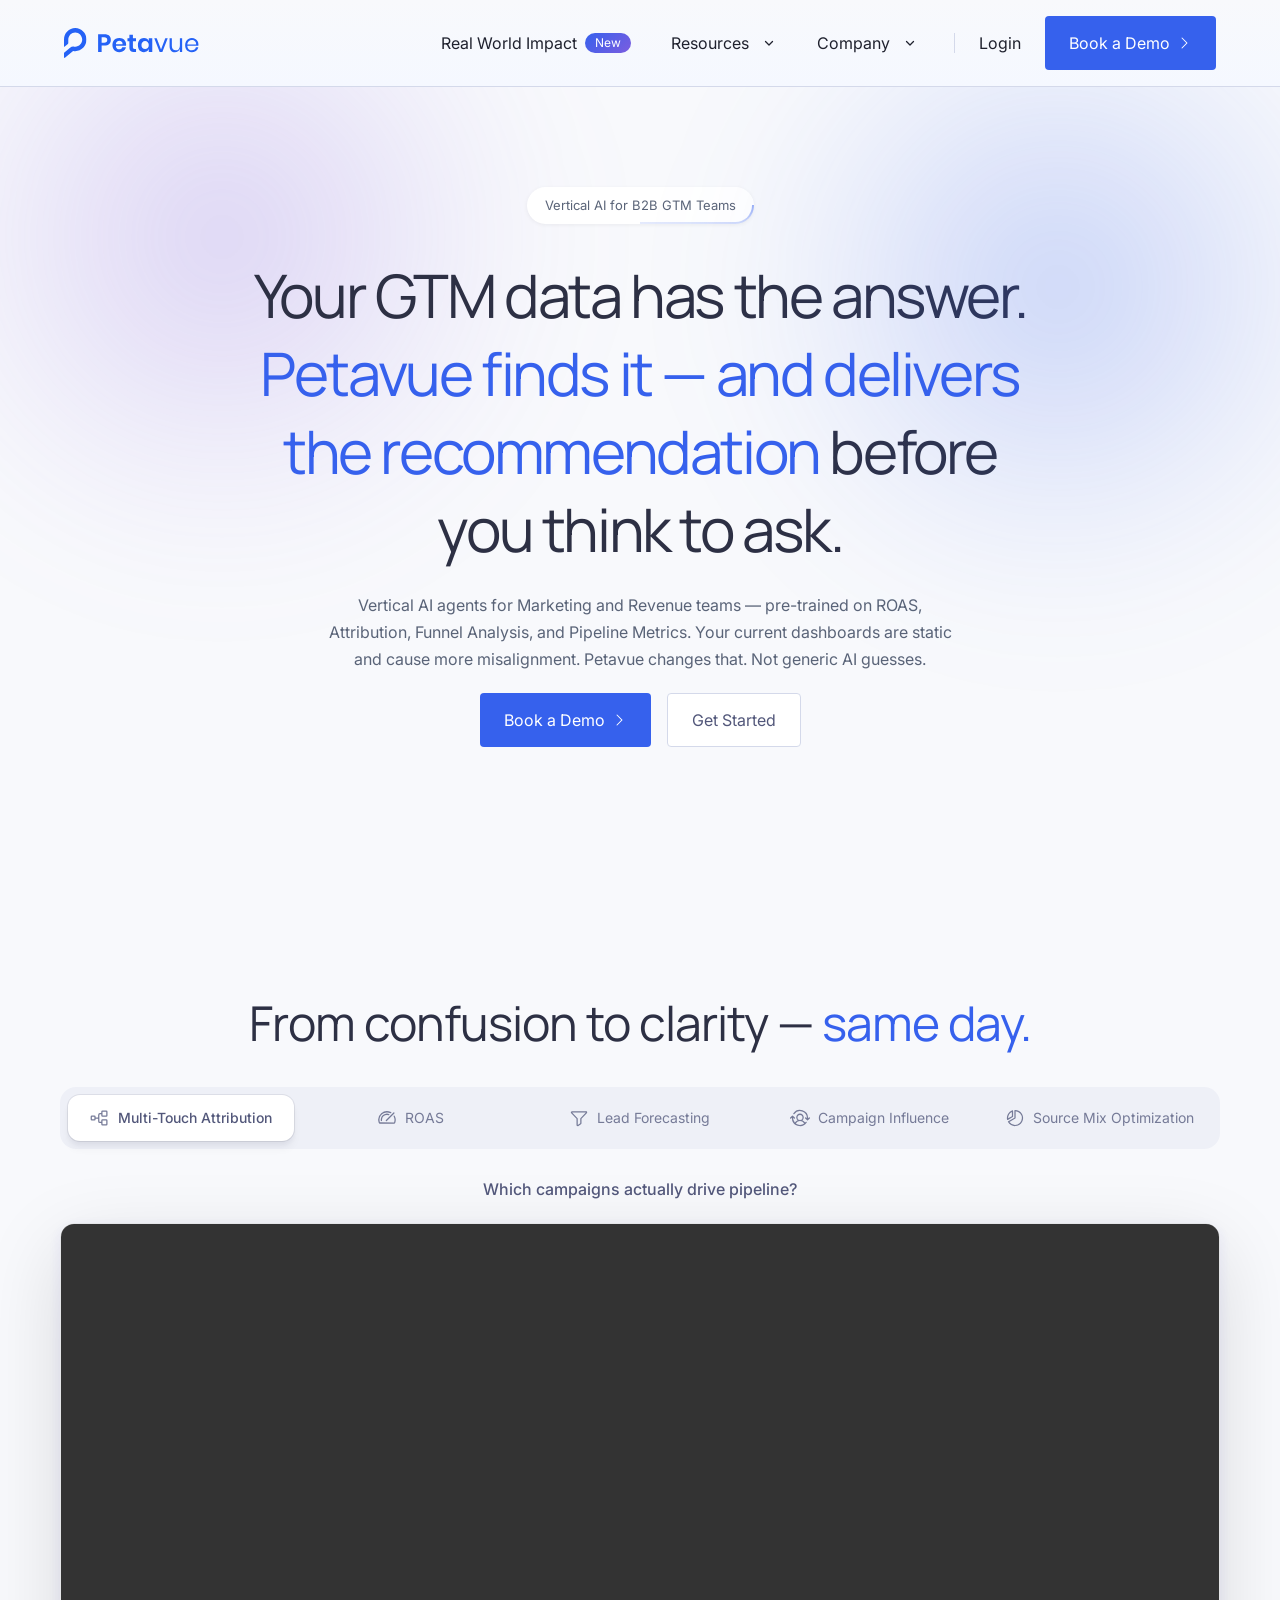
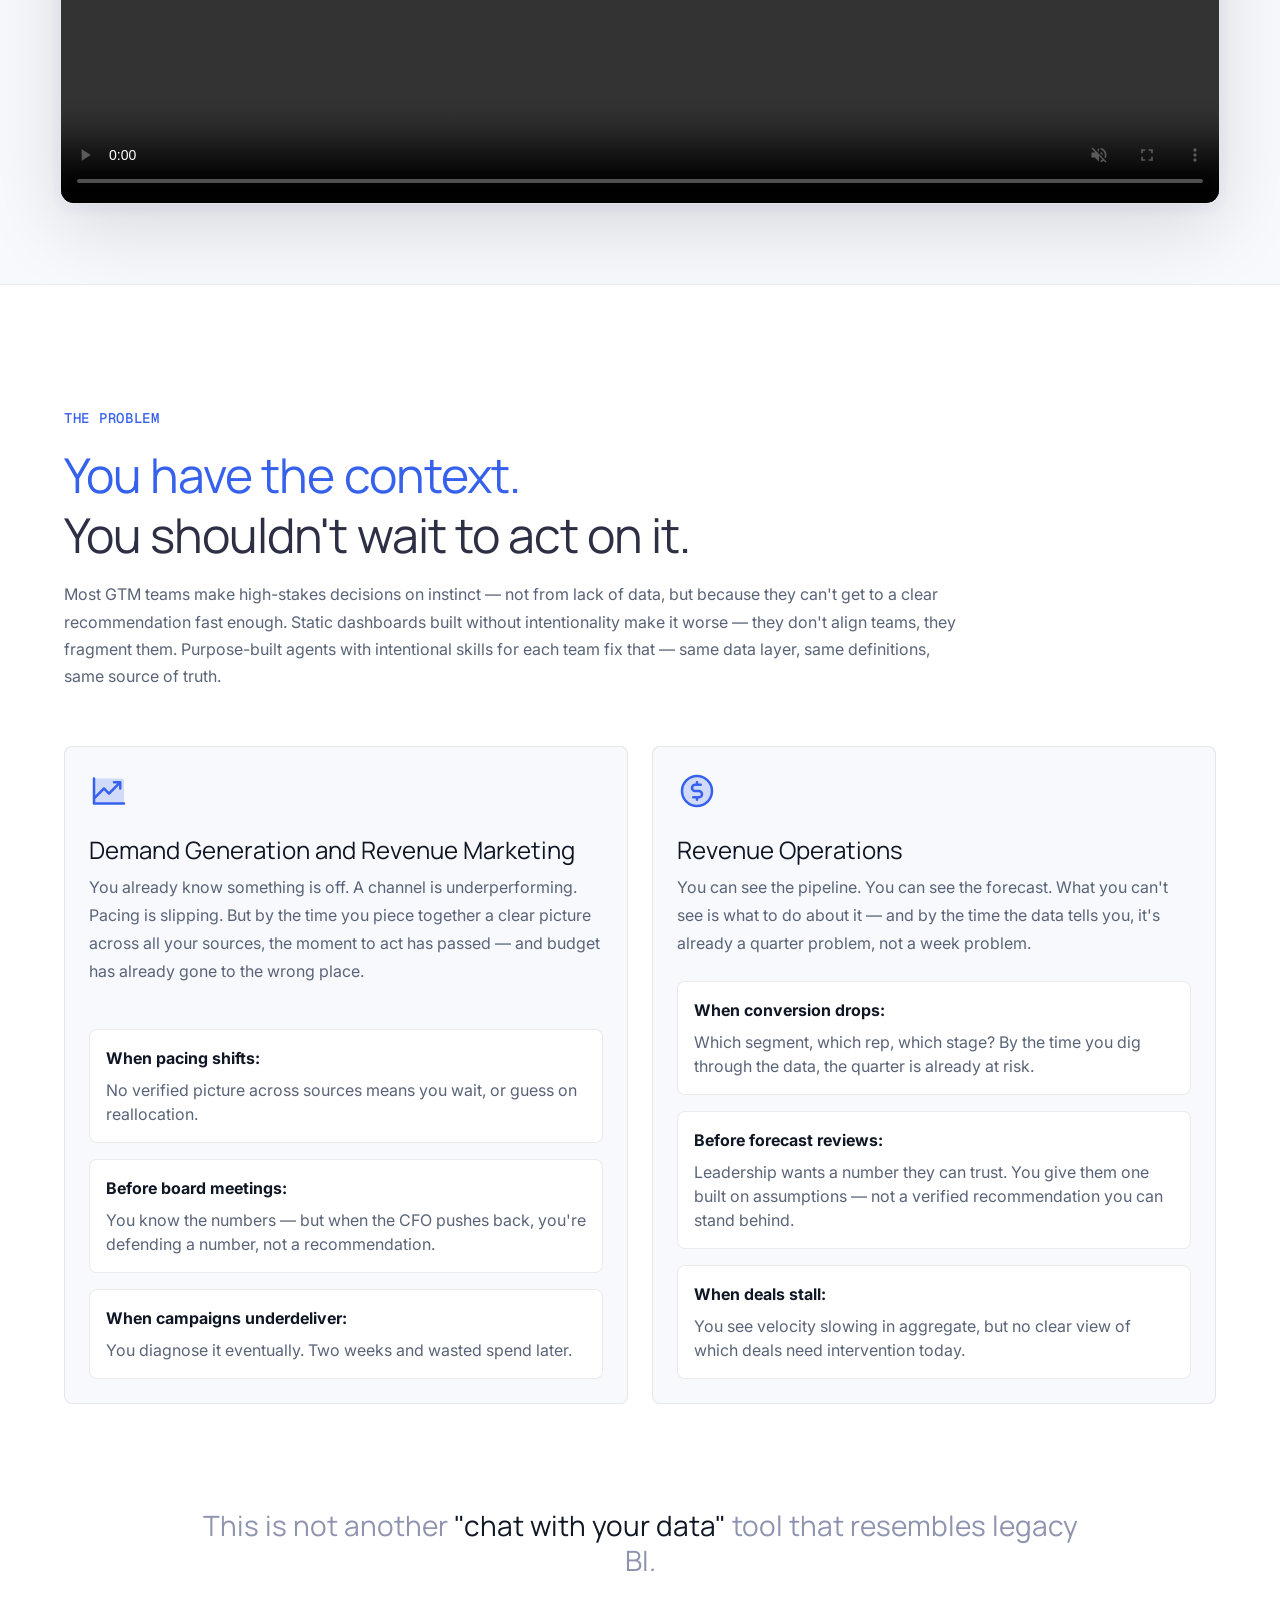
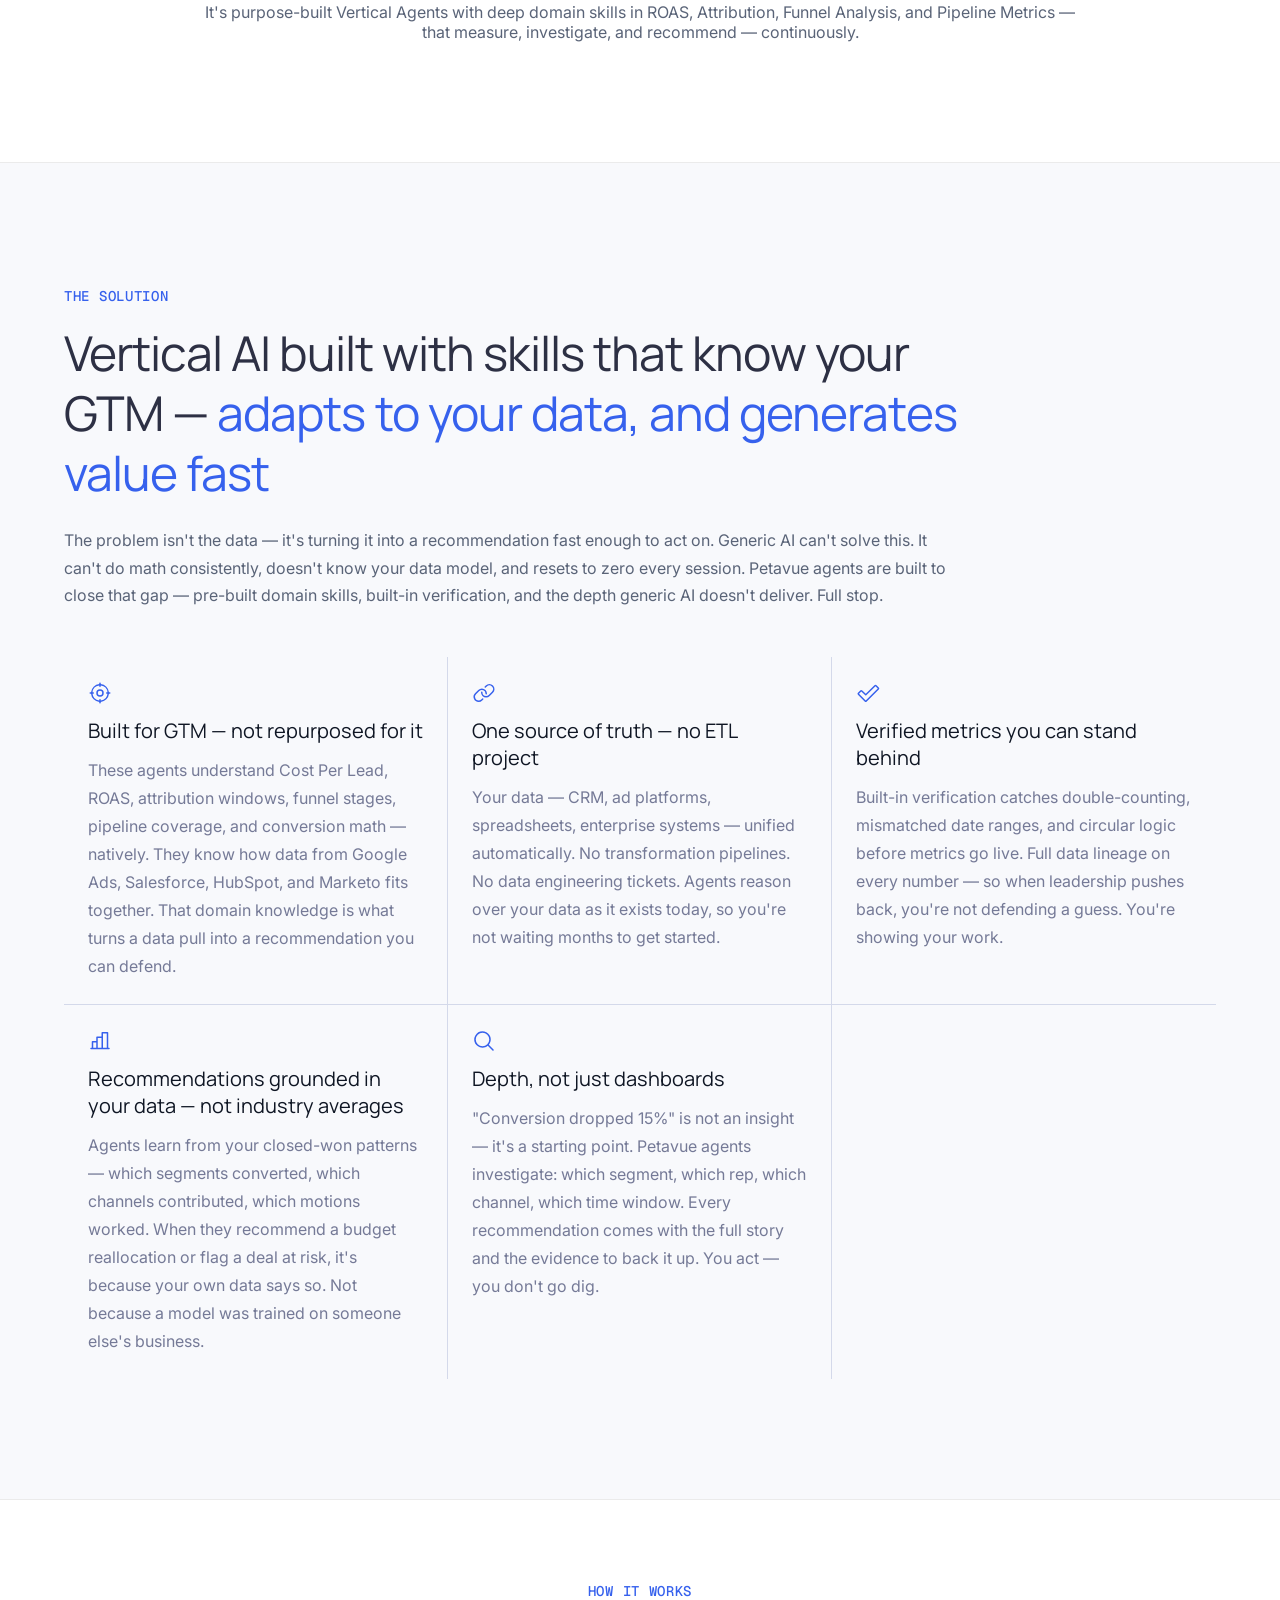
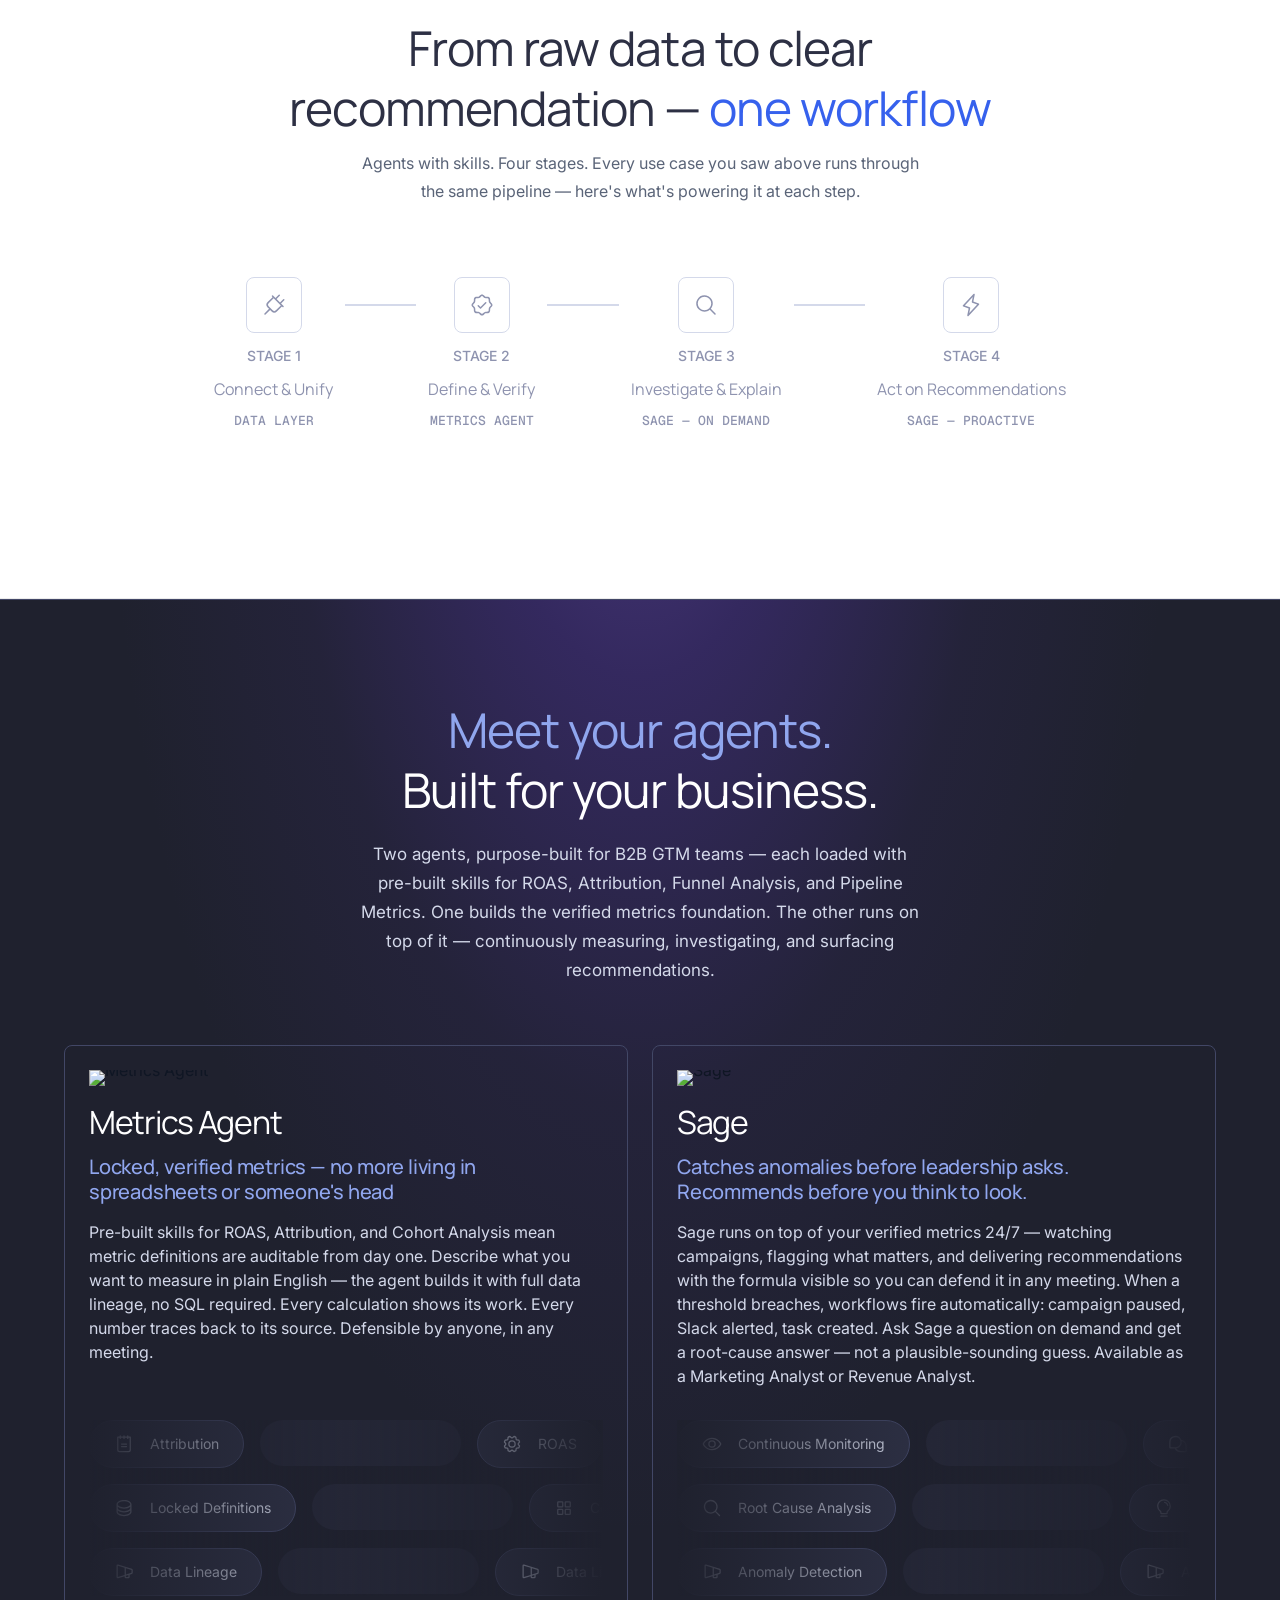
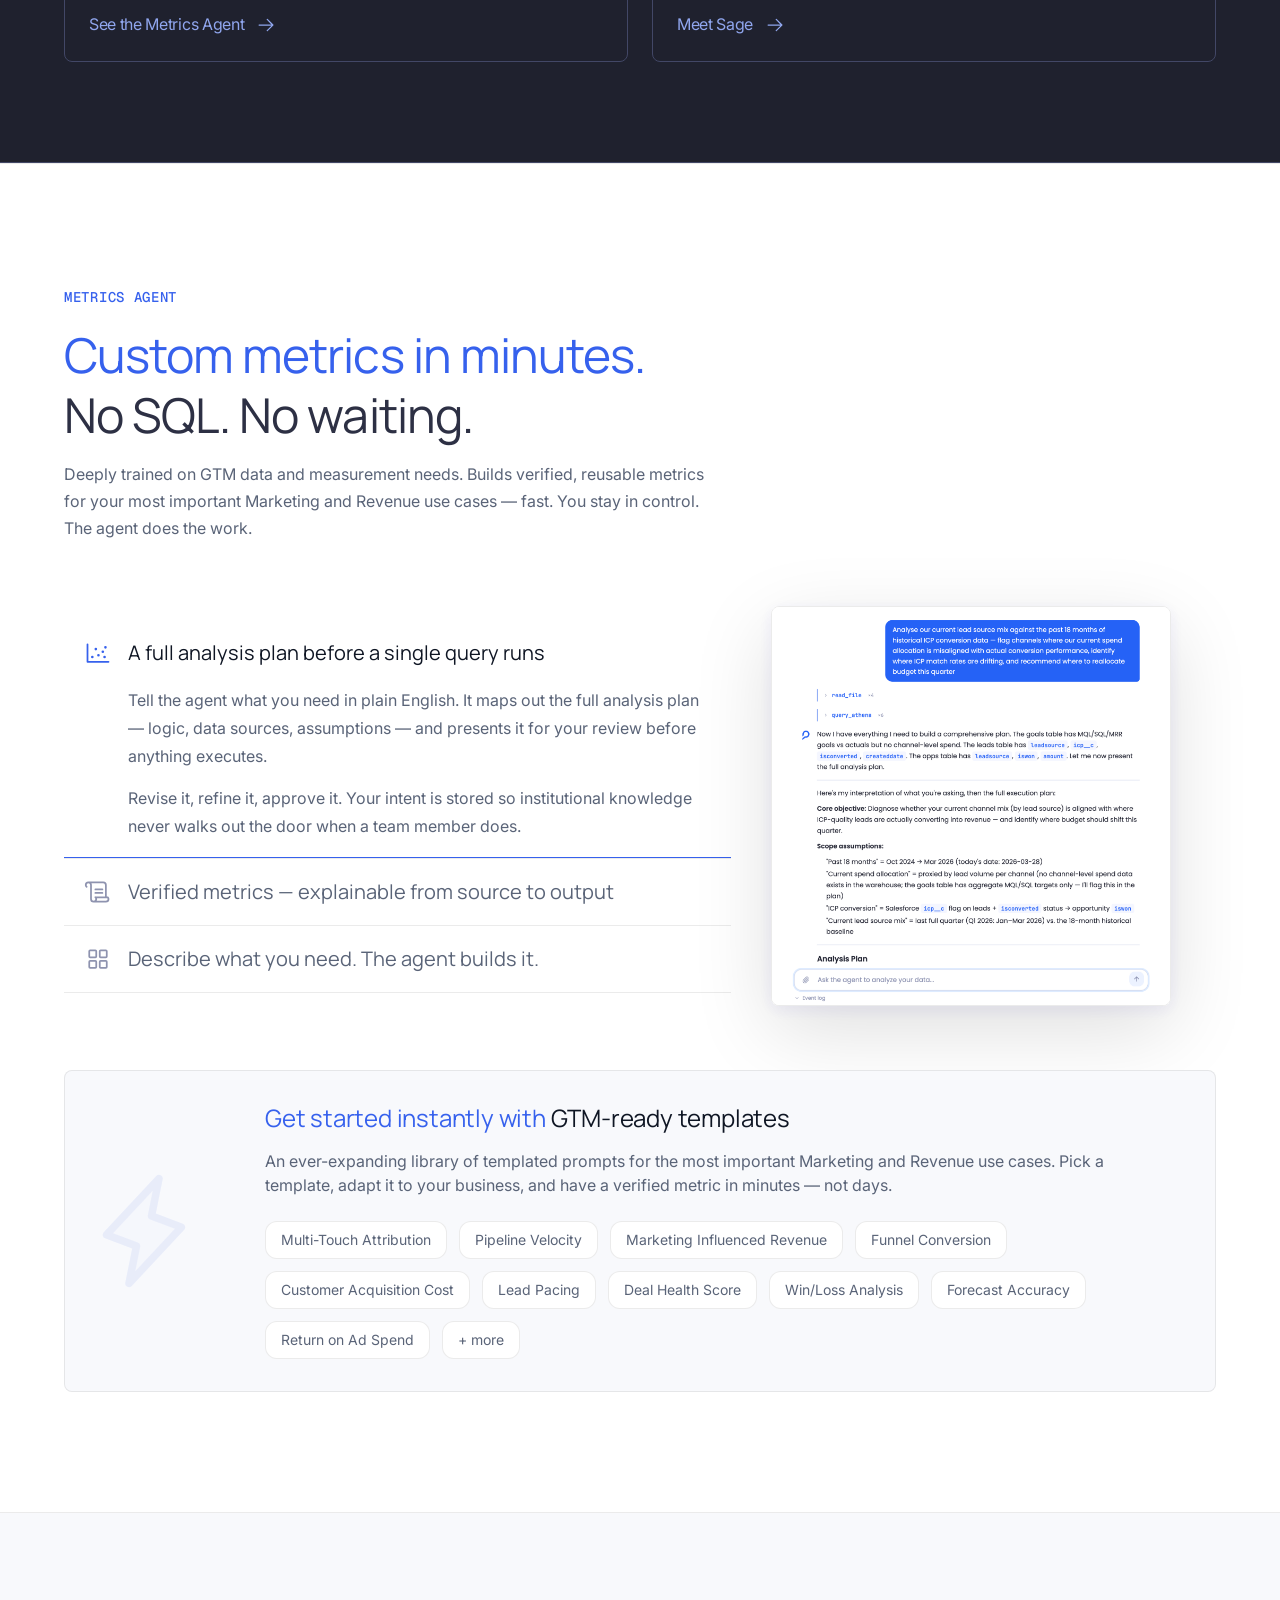
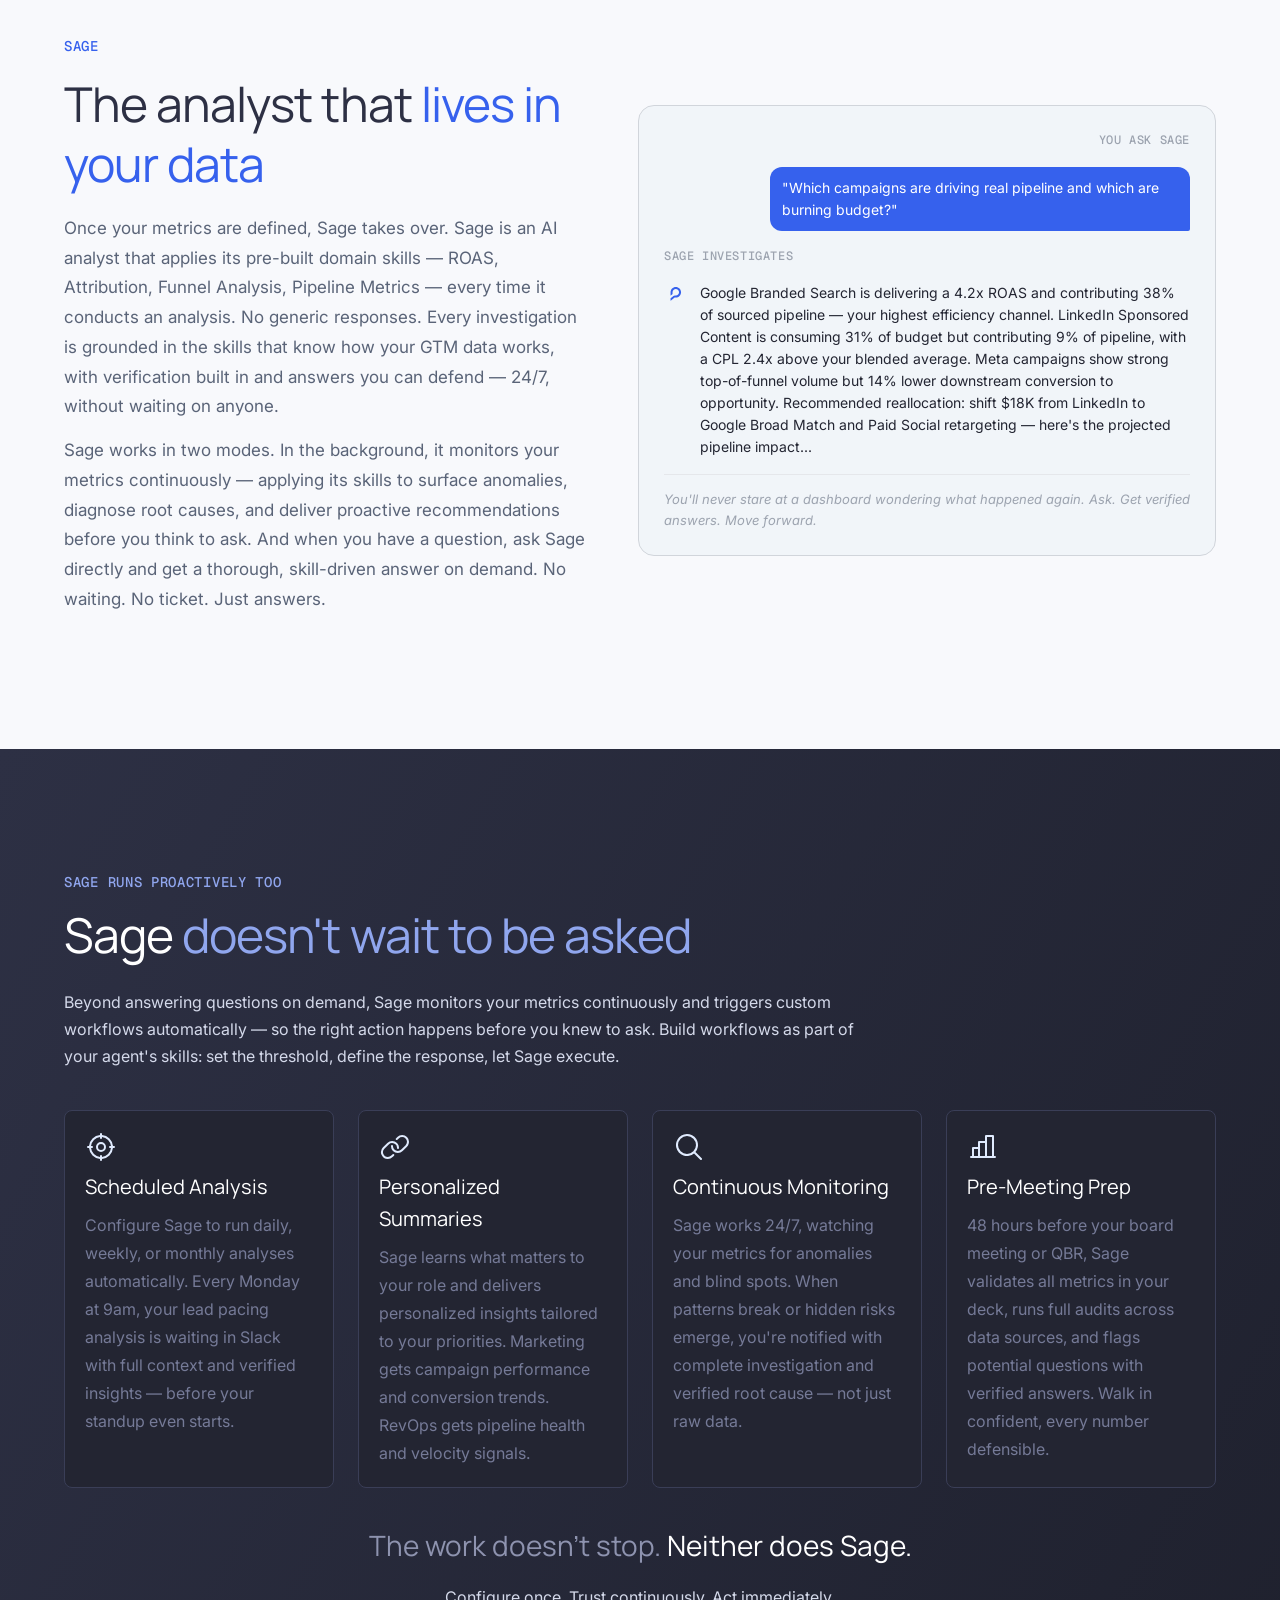
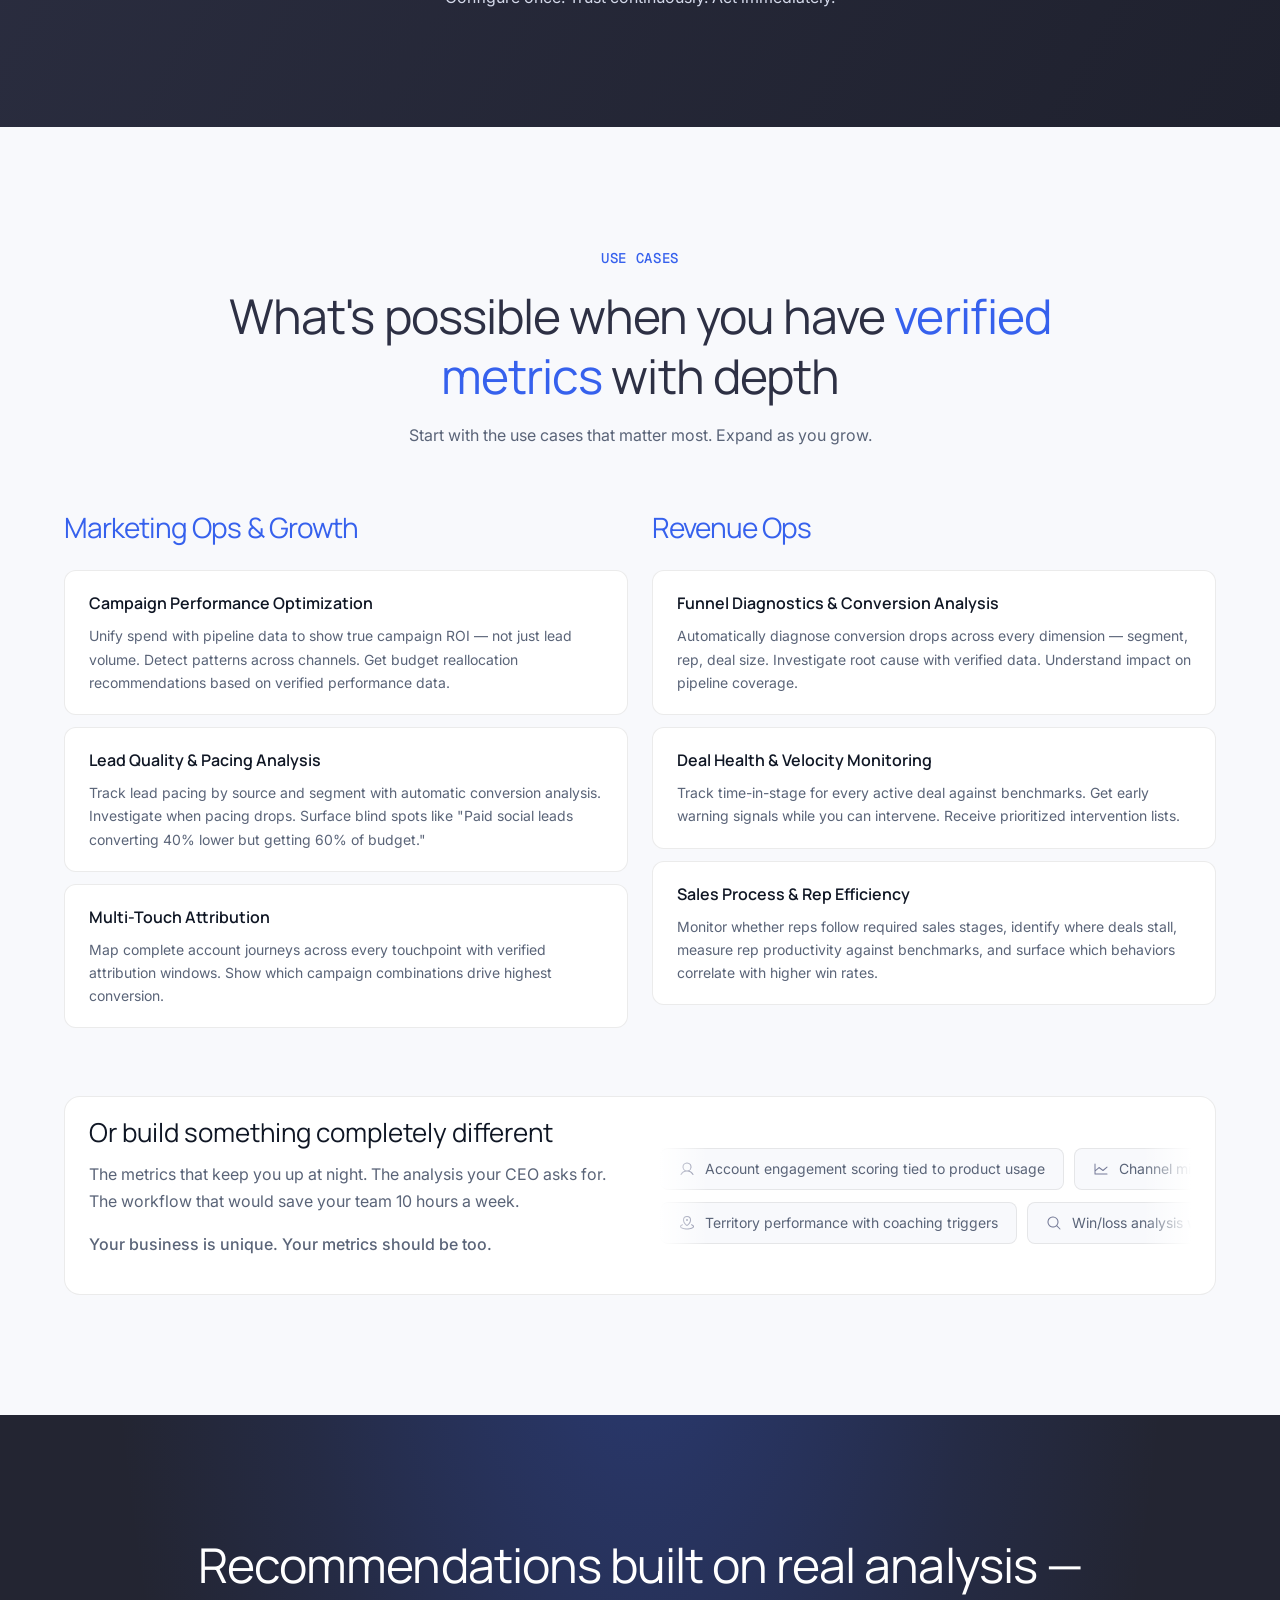
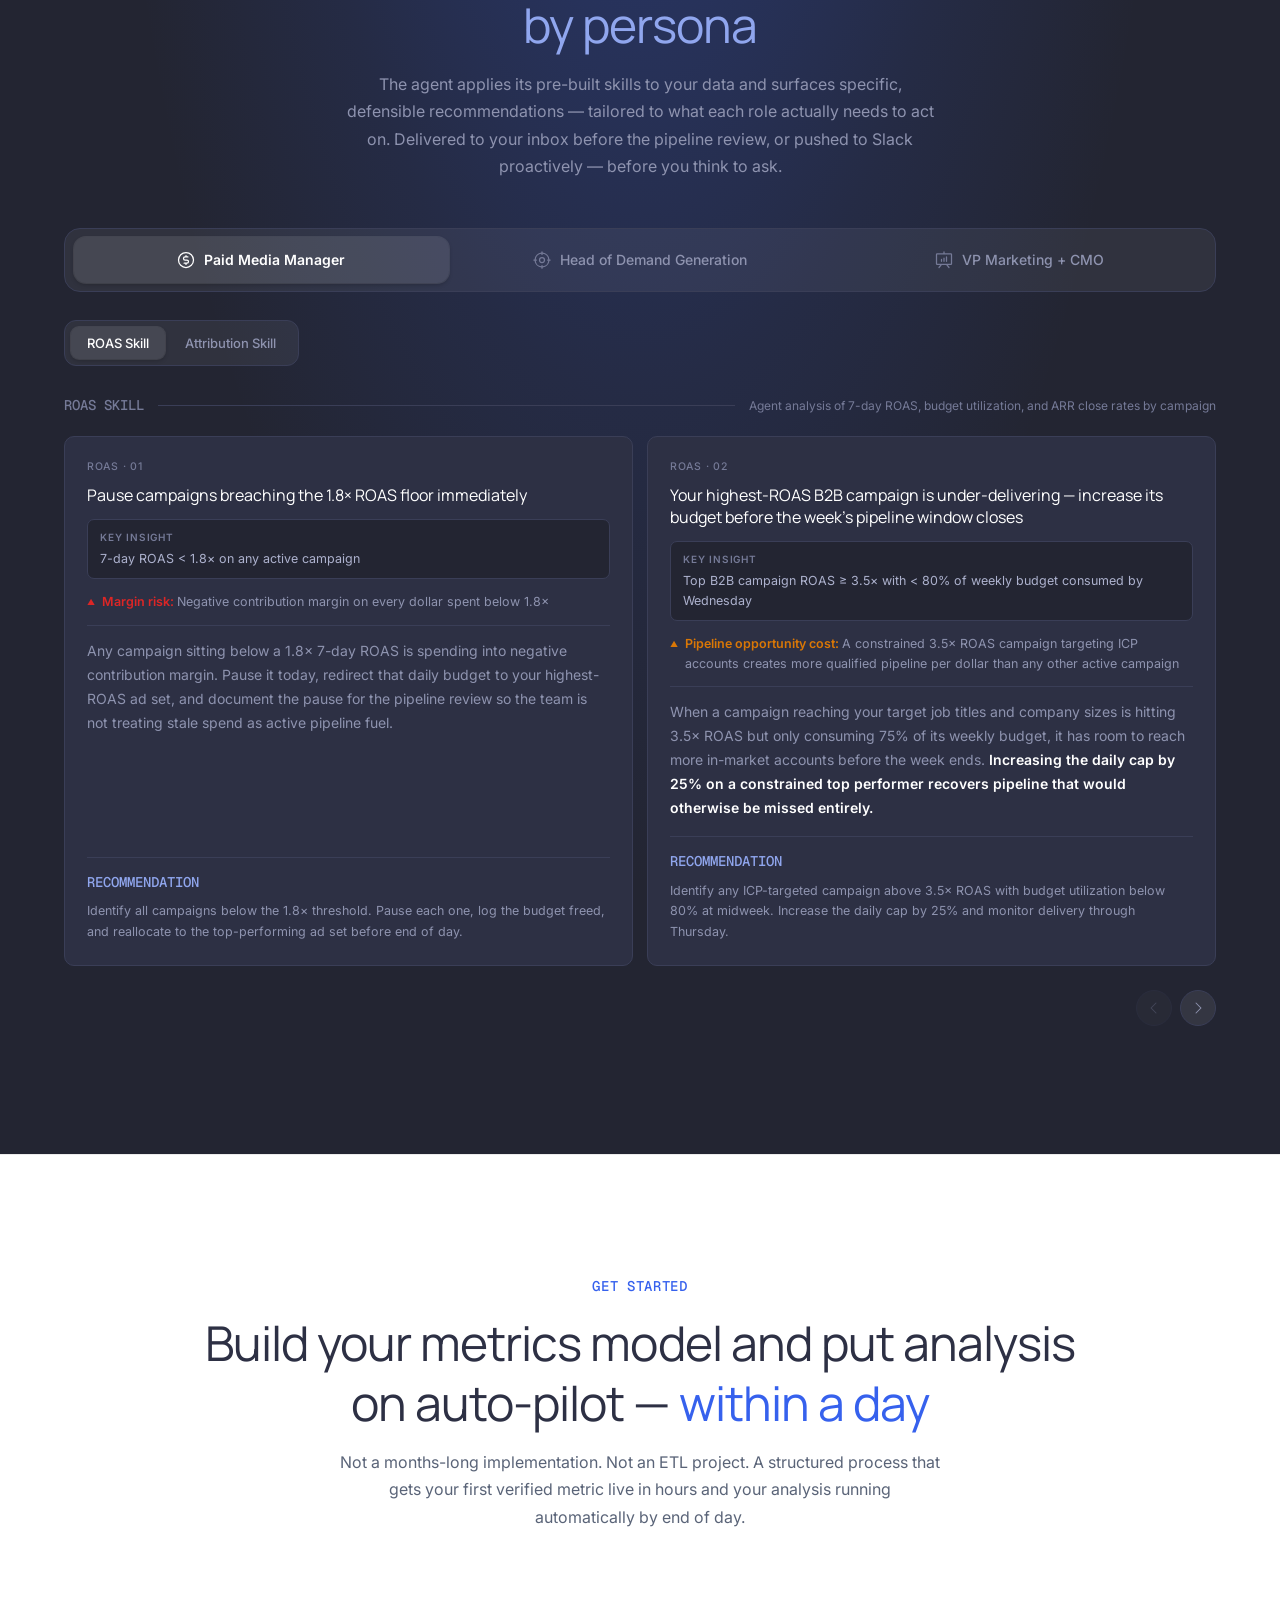
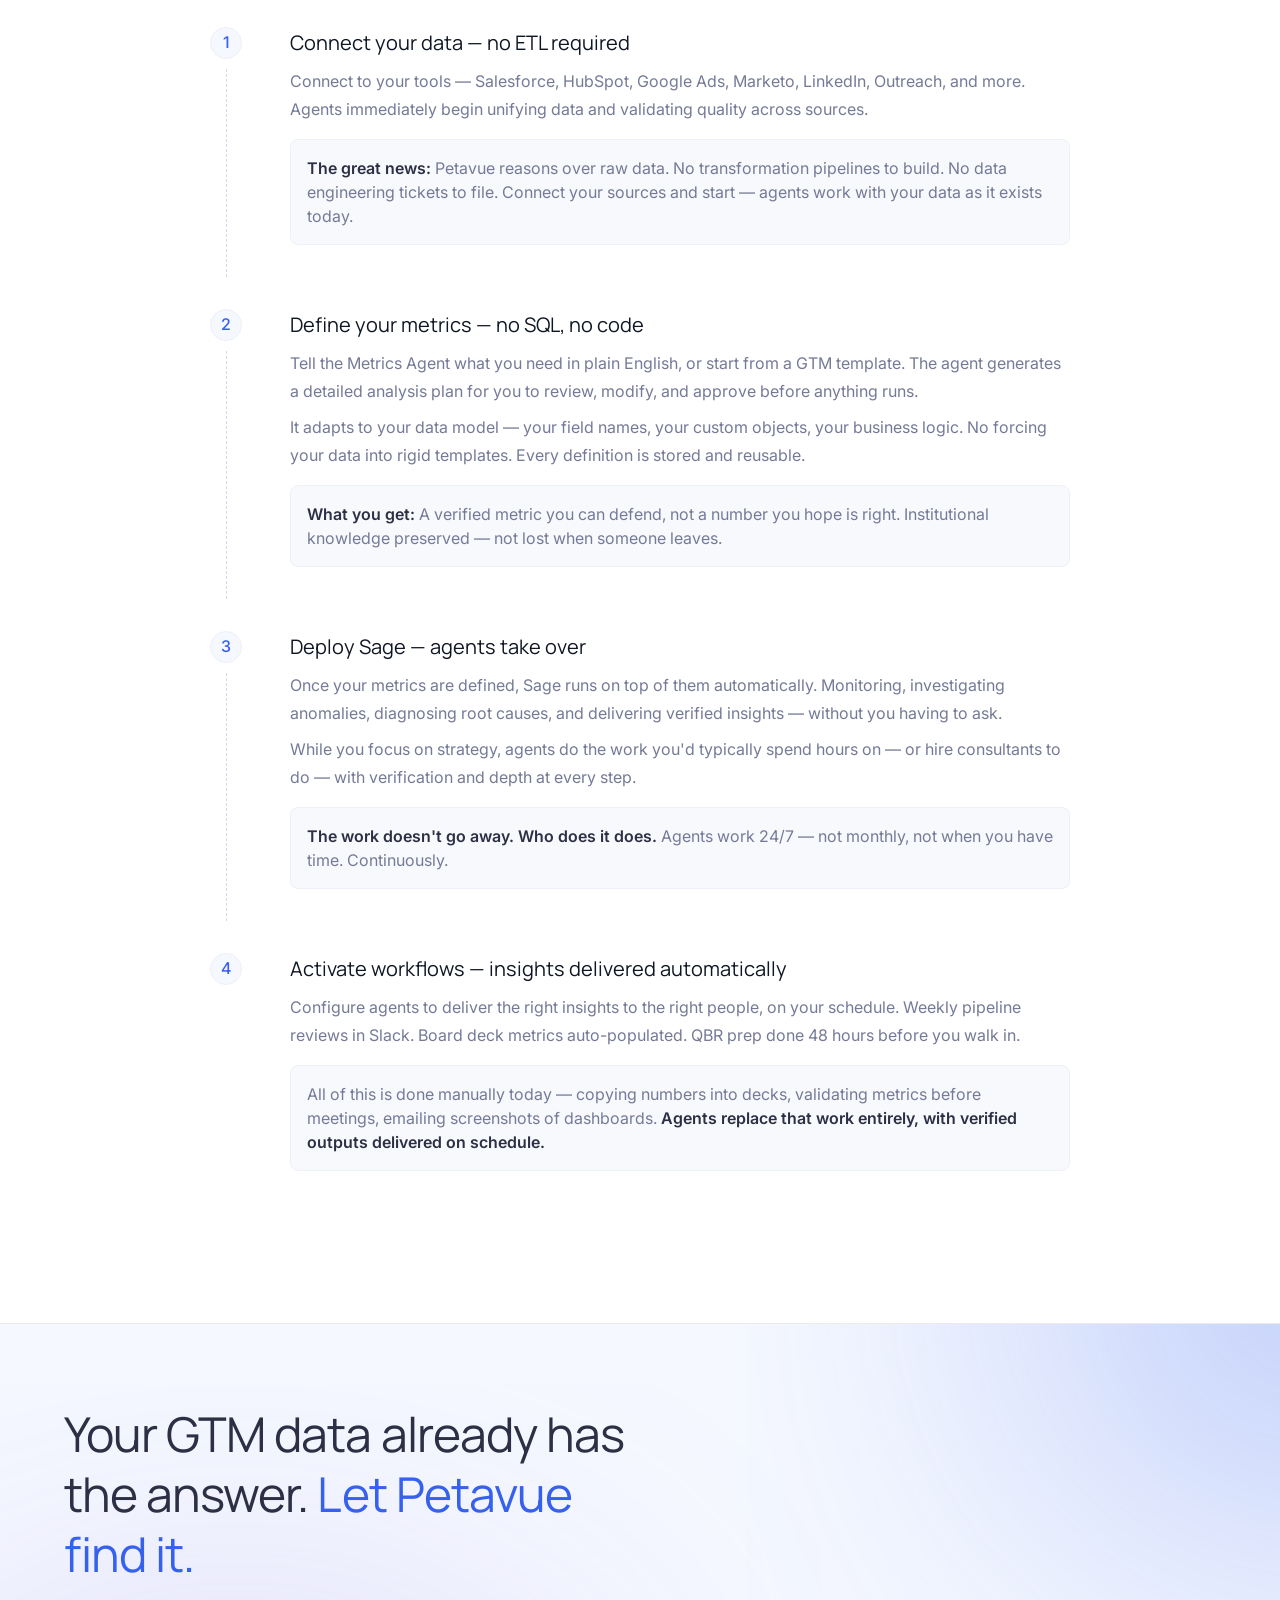
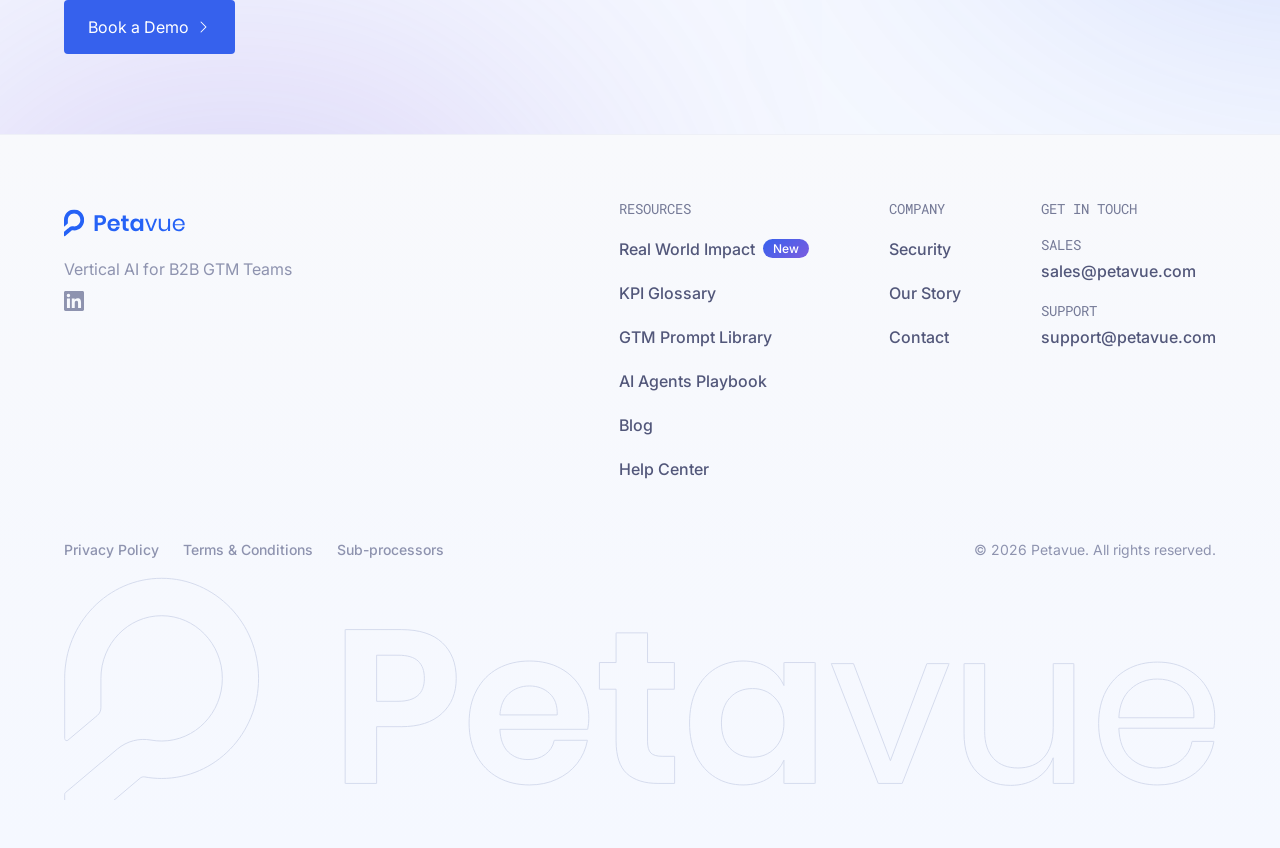
==== commit a76de10d: "replace iframes with videos and images — autoplay, reset on tab switch, responsive grid - Replace al" ====
--- a/index.html
+++ b/index.html
@@ -3,12 +3,22 @@
 <head>
 <meta charset="UTF-8">
 <meta name="viewport" content="width=device-width, initial-scale=1.0">
-<title>Petavue — Vertical Agents for GTM Teams</title>
+<title>Vertical AI for B2B GTM Teams</title>
+<meta name="description" content="Petavue uses vertical AI agents to analyze your GTM data and deliver recommendations before you ask—across ROAS, attribution, funnel, and pipeline metrics.">
+<meta property="og:title" content="Vertical AI for B2B GTM Teams">
+<meta property="og:description" content="Petavue uses vertical AI agents to analyze your GTM data and deliver recommendations before you ask—across ROAS, attribution, funnel, and pipeline metrics.">
+<meta property="og:image" content="https://www.petavue.com/assets/og-image.png">
+<meta property="og:type" content="website">
+<meta property="og:url" content="https://www.petavue.com">
+<meta name="twitter:card" content="summary_large_image">
+<meta name="twitter:title" content="Vertical AI for B2B GTM Teams">
+<meta name="twitter:description" content="Petavue uses vertical AI agents to analyze your GTM data and deliver recommendations before you ask—across ROAS, attribution, funnel, and pipeline metrics.">
+<meta name="twitter:image" content="https://www.petavue.com/assets/og-image.png">
 <link rel="icon" href="assets/favicon.svg" type="image/svg+xml">
 <link rel="apple-touch-icon" href="assets/apple-touch-icon.png">
 <link rel="stylesheet" href="style/colorography.css">
 <link rel="stylesheet" href="style/global.css">
-<link href="https://fonts.googleapis.com/css2?family=DM+Sans:ital,opsz,wght@0,9..40,300;0,9..40,400;0,9..40,500;0,9..40,600;0,9..40,700&family=PT+Serif:ital,wght@0,400;0,700;1,400;1,700&family=Inter:wght@400;500;600;700&family=Poppins:wght@400;600&family=Manrope:wght@400;500;600;700&family=Roboto+Mono:wght@400;500&display=swap" rel="stylesheet">
+<link href="https://fonts.googleapis.com/css2?family=DM+Sans:ital,opsz,wght@0,9..40,300;0,9..40,400;0,9..40,500;0,9..40,600;0,9..40,700&family=PT+Serif:ital,wght@0,400;0,700;1,400;1,700&family=Inter:wght@400;500;600;700&family=Poppins:wght@400;600&family=Manrope:wght@400;500;600;700&family=Roboto+Mono:wght@400;500&family=Geist+Mono:wght@400;500;600&display=swap" rel="stylesheet">
 </head>
 <body>
 
@@ -162,9 +172,9 @@
 <!-- SECTION 2: HERO -->
 <section class="hero">
   <div class="hero-badge"><div class="dot"></div> Vertical AI for B2B GTM Teams</div>
-  <h1>Your GTM data has the answer. <em>Petavue finds it</em> — before you think to ask.</h1>
-
-  <p class="subtitle">Purpose-built agents for Marketing and Revenue teams that unify your data, build verified custom metrics, and continuously surface clear recommendations — not generic AI guesses.</p>
+  <h1>Your GTM data has the answer. <em>Petavue finds it — and delivers the recommendation</em> before you think to ask.</h1>
+
+  <p class="subtitle">Vertical AI agents for Marketing and Revenue teams — pre-trained on ROAS, Attribution, Funnel Analysis, and Pipeline Metrics. Your current dashboards are static and cause more misalignment. Petavue changes that. Not generic AI guesses.</p>
 
   <div class="hero-links">
     <a href="#problem">Sound familiar? See the problem →</a>
@@ -173,7 +183,7 @@
   </div>
   <div class="hero-ctas">
     <a href="https://www.petavue.com/book-a-demo" class="btn-primary">Book a Demo <svg xmlns="http://www.w3.org/2000/svg" viewBox="0 0 256 256" fill="currentColor" width="16" height="16"><path d="M181.66,133.66l-80,80a8,8,0,0,1-11.32-11.32L164.69,128,90.34,53.66a8,8,0,0,1,11.32-11.32l80,80A8,8,0,0,1,181.66,133.66Z"/></svg></a>
-    <a href="#how" class="btn-secondary">How It Works</a>
+    <a href="#how" class="btn-secondary">Get Started</a>
   </div>
   <!-- USE CASE TABS -->
   <div class="uc-tabs-wrap">
@@ -181,7 +191,6 @@
     <!-- Tab intro label -->
     <div class="uc-tabs-eyebrow-wrap">
       <div class="uc-tabs-headline">From confusion to clarity — <span class="highlight-primary">same day.</span></div>
-      <div class="uc-tabs-eyebrow">See Petavue in action — pick a use case below</div>
     </div>
 
     <!-- Tab strip -->
@@ -190,17 +199,17 @@
         <span class="uc-tab-icon"><svg xmlns="http://www.w3.org/2000/svg" width="20" height="20" fill="#757a97" viewBox="0 0 256 256"><path d="M160,112h48a16,16,0,0,0,16-16V48a16,16,0,0,0-16-16H160a16,16,0,0,0-16,16V64H128a24,24,0,0,0-24,24v32H72v-8A16,16,0,0,0,56,96H24A16,16,0,0,0,8,112v32a16,16,0,0,0,16,16H56a16,16,0,0,0,16-16v-8h32v32a24,24,0,0,0,24,24h16v16a16,16,0,0,0,16,16h48a16,16,0,0,0,16-16V160a16,16,0,0,0-16-16H160a16,16,0,0,0-16,16v16H128a8,8,0,0,1-8-8V88a8,8,0,0,1,8-8h16V96A16,16,0,0,0,160,112ZM56,144H24V112H56v32Zm104,16h48v48H160Zm0-112h48V96H160Z"></path></svg></span>
         <span class="uc-tab-label">Multi-Touch Attribution</span>
       </button>
-      <button class="uc-tab" role="tab" data-tab="velocity" data-question="Which leads convert — and how fast?">
+      <button class="uc-tab" role="tab" data-tab="velocity" data-question="Which channels are delivering the best return on ad spend?">
         <span class="uc-tab-icon"><svg xmlns="http://www.w3.org/2000/svg" width="20" height="20" fill="#757a97" viewBox="0 0 256 256"><path d="M114.34,154.34l96-96a8,8,0,0,1,11.32,11.32l-96,96a8,8,0,0,1-11.32-11.32ZM128,88a63.9,63.9,0,0,1,20.44,3.33,8,8,0,1,0,5.11-15.16A80,80,0,0,0,48.49,160.88,8,8,0,0,0,56.43,168c.29,0,.59,0,.89-.05a8,8,0,0,0,7.07-8.83A64.92,64.92,0,0,1,64,152,64.07,64.07,0,0,1,128,88Zm99.74,13a8,8,0,0,0-14.24,7.3,96.27,96.27,0,0,1,5,75.71l-181.1-.07A96.24,96.24,0,0,1,128,56h.88a95,95,0,0,1,42.82,10.5A8,8,0,1,0,179,52.27a112,112,0,0,0-156.66,137A16.07,16.07,0,0,0,37.46,200H218.53a16,16,0,0,0,15.11-10.71,112.35,112.35,0,0,0-5.9-88.3Z"></path></svg></span>
-        <span class="uc-tab-label">Lead Conversion Velocity</span>
+        <span class="uc-tab-label">ROAS</span>
       </button>
       <button class="uc-tab" role="tab" data-tab="pipeline" data-question="Are we going to hit the number?">
         <span class="uc-tab-icon"><svg xmlns="http://www.w3.org/2000/svg" width="20" height="20" fill="#757a97" viewBox="0 0 256 256"><path d="M230.6,49.53A15.81,15.81,0,0,0,216,40H40A16,16,0,0,0,28.19,66.76l.08.09L96,139.17V216a16,16,0,0,0,24.87,13.32l32-21.34A16,16,0,0,0,160,194.66V139.17l67.74-72.32.08-.09A15.8,15.8,0,0,0,230.6,49.53ZM40,56h0Zm106.18,74.58A8,8,0,0,0,144,136v58.66L112,216V136a8,8,0,0,0-2.16-5.47L40,56H216Z"></path></svg></span>
-        <span class="uc-tab-label">Pipeline & Forecast</span>
+        <span class="uc-tab-label">Lead Forecasting</span>
       </button>
-      <button class="uc-tab" role="tab" data-tab="journey" data-question="What should marketing do for this open deal?">
+      <button class="uc-tab" role="tab" data-tab="journey" data-question="Which campaigns drove the most pipeline influence last quarter?">
         <span class="uc-tab-icon"><svg xmlns="http://www.w3.org/2000/svg" width="20" height="20" fill="#757a97" viewBox="0 0 256 256"><path d="M253.66,133.66l-24,24a8,8,0,0,1-11.32,0l-24-24a8,8,0,0,1,11.32-11.32L216,132.69V128A88,88,0,0,0,56.49,76.67a8,8,0,0,1-13-9.34A104,104,0,0,1,232,128v4.69l10.34-10.35a8,8,0,0,1,11.32,11.32Zm-41.18,55A104,104,0,0,1,24,128v-4.69L13.66,133.66A8,8,0,0,1,2.34,122.34l24-24a8,8,0,0,1,11.32,0l24,24a8,8,0,0,1-11.32,11.32L40,123.31V128a87.62,87.62,0,0,0,22.24,58.41A79.66,79.66,0,0,1,98.3,157.66a48,48,0,1,1,59.4,0,79.59,79.59,0,0,1,36.08,28.78,89.68,89.68,0,0,0,5.71-7.11,8,8,0,0,1,13,9.34ZM128,152a32,32,0,1,0-32-32A32,32,0,0,0,128,152Zm0,64a88.2,88.2,0,0,0,53.92-18.49,64,64,0,0,0-107.84,0A87.57,87.57,0,0,0,128,216Z"></path></svg></span>
-        <span class="uc-tab-label">Account Journey</span>
+        <span class="uc-tab-label">Campaign Influence</span>
       </button>
       <button class="uc-tab" role="tab" data-tab="mix" data-question="Are we fishing in the right ponds?">
         <span class="uc-tab-icon"><svg xmlns="http://www.w3.org/2000/svg" width="20" height="20" fill="#757a97" viewBox="0 0 256 256"><path d="M100,116.43a8,8,0,0,0,4-6.93v-72A8,8,0,0,0,93.34,30,104.06,104.06,0,0,0,25.73,147a8,8,0,0,0,4.52,5.81,7.86,7.86,0,0,0,3.35.74,8,8,0,0,0,4-1.07ZM88,49.62v55.26L40.12,132.51C40,131,40,129.48,40,128A88.12,88.12,0,0,1,88,49.62ZM128,24a8,8,0,0,0-8,8v91.82L41.19,169.73a8,8,0,0,0-2.87,11A104,104,0,1,0,128,24Zm0,192a88.47,88.47,0,0,1-71.49-36.68l75.52-44a8,8,0,0,0,4-6.92V40.36A88,88,0,0,1,128,216Z"></path></svg></span>
@@ -211,86 +220,152 @@
     <!-- Demo panels -->
     <div class="uc-panels">
 
-      <!-- MTA — live demo -->
+      <!-- MTA — product video -->
       <div class="uc-panel active" data-panel="mta">
         <p class="uc-panel-question">Which campaigns actually drive pipeline?</p>
-        <div class="uc-demo-wrap" id="uc-demo-wrap-mta">
-          <iframe class="uc-demo-iframe" id="uc-iframe-mta"
+        <div class="uc-demo-wrap uc-demo-wrap--video" id="uc-demo-wrap-mta">
+          <video class="uc-demo-video" id="uc-video-mta"
+            src="assets/videos/Multi touch attribution .mp4"
+            controls playsinline muted loop preload="metadata"
+            poster=""></video>
+        </div>
+      </div>
+
+      <!-- Velocity / ROAS — product video -->
+      <div class="uc-panel" data-panel="velocity">
+        <p class="uc-panel-question">Which channels are delivering the best return on ad spend?</p>
+        <div class="uc-demo-wrap uc-demo-wrap--video" id="uc-demo-wrap-velocity">
+          <video class="uc-demo-video" id="uc-video-velocity"
+            src="assets/videos/roas-demo.mp4"
+            controls playsinline muted loop preload="metadata"
+            poster=""></video>
+        </div>
+      </div>
+
+      <!-- Pipeline — product video -->
+      <div class="uc-panel" data-panel="pipeline">
+        <p class="uc-panel-question">Are we going to hit the number?</p>
+        <div class="uc-demo-wrap uc-demo-wrap--video" id="uc-demo-wrap-pipeline">
+          <video class="uc-demo-video" id="uc-video-pipeline"
+            src="assets/videos/Lead forecasting.mp4"
+            controls playsinline muted loop preload="metadata"
+            poster=""></video>
+        </div>
+      </div>
+
+      <!-- Journey — product video -->
+      <div class="uc-panel" data-panel="journey">
+        <p class="uc-panel-question">Which campaigns drove the most pipeline influence last quarter?</p>
+        <div class="uc-demo-wrap uc-demo-wrap--video" id="uc-demo-wrap-journey">
+          <video class="uc-demo-video" id="uc-video-journey"
+            src="assets/videos/Campaign Influence.mp4"
+            controls playsinline muted loop preload="metadata"
+            poster=""></video>
+        </div>
+      </div>
+
+      <!-- Mix — product video -->
+      <div class="uc-panel" data-panel="mix">
+        <p class="uc-panel-question">Are we fishing in the right ponds?</p>
+        <div class="uc-demo-wrap uc-demo-wrap--video" id="uc-demo-wrap-mix">
+          <video class="uc-demo-video" id="uc-video-mix"
+            src="assets/videos/Source mix optimization.mp4"
+            controls playsinline muted loop preload="metadata"
+            poster=""></video>
+        </div>
+      </div>
+
+    </div><!-- /uc-panels -->
+  </div><!-- /uc-tabs-wrap -->
+
+  <!-- ========== BACKUP: original iframe-only version (hidden) ========== -->
+  <div class="uc-tabs-wrap uc-tabs-wrap--backup" style="display:none;">
+
+    <div class="uc-tabs-eyebrow-wrap">
+      <div class="uc-tabs-headline">From confusion to clarity — <span class="highlight-primary">same day.</span></div>
+    </div>
+
+    <div class="uc-tab-strip" role="tablist">
+      <button class="uc-tab active" role="tab" data-tab="mta" data-question="Which campaigns actually drive pipeline?">
+        <span class="uc-tab-icon"><svg xmlns="http://www.w3.org/2000/svg" width="20" height="20" fill="#757a97" viewBox="0 0 256 256"><path d="M160,112h48a16,16,0,0,0,16-16V48a16,16,0,0,0-16-16H160a16,16,0,0,0-16,16V64H128a24,24,0,0,0-24,24v32H72v-8A16,16,0,0,0,56,96H24A16,16,0,0,0,8,112v32a16,16,0,0,0,16,16H56a16,16,0,0,0,16-16v-8h32v32a24,24,0,0,0,24,24h16v16a16,16,0,0,0,16,16h48a16,16,0,0,0,16-16V160a16,16,0,0,0-16-16H160a16,16,0,0,0-16,16v16H128a8,8,0,0,1-8-8V88a8,8,0,0,1,8-8h16V96A16,16,0,0,0,160,112ZM56,144H24V112H56v32Zm104,16h48v48H160Zm0-112h48V96H160Z"></path></svg></span>
+        <span class="uc-tab-label">Multi-Touch Attribution</span>
+      </button>
+      <button class="uc-tab" role="tab" data-tab="velocity" data-question="Which channels are delivering the best return on ad spend?">
+        <span class="uc-tab-icon"><svg xmlns="http://www.w3.org/2000/svg" width="20" height="20" fill="#757a97" viewBox="0 0 256 256"><path d="M114.34,154.34l96-96a8,8,0,0,1,11.32,11.32l-96,96a8,8,0,0,1-11.32-11.32ZM128,88a63.9,63.9,0,0,1,20.44,3.33,8,8,0,1,0,5.11-15.16A80,80,0,0,0,48.49,160.88,8,8,0,0,0,56.43,168c.29,0,.59,0,.89-.05a8,8,0,0,0,7.07-8.83A64.92,64.92,0,0,1,64,152,64.07,64.07,0,0,1,128,88Zm99.74,13a8,8,0,0,0-14.24,7.3,96.27,96.27,0,0,1,5,75.71l-181.1-.07A96.24,96.24,0,0,1,128,56h.88a95,95,0,0,1,42.82,10.5A8,8,0,1,0,179,52.27a112,112,0,0,0-156.66,137A16.07,16.07,0,0,0,37.46,200H218.53a16,16,0,0,0,15.11-10.71,112.35,112.35,0,0,0-5.9-88.3Z"></path></svg></span>
+        <span class="uc-tab-label">ROAS</span>
+      </button>
+      <button class="uc-tab" role="tab" data-tab="pipeline" data-question="Are we going to hit the number?">
+        <span class="uc-tab-icon"><svg xmlns="http://www.w3.org/2000/svg" width="20" height="20" fill="#757a97" viewBox="0 0 256 256"><path d="M230.6,49.53A15.81,15.81,0,0,0,216,40H40A16,16,0,0,0,28.19,66.76l.08.09L96,139.17V216a16,16,0,0,0,24.87,13.32l32-21.34A16,16,0,0,0,160,194.66V139.17l67.74-72.32.08-.09A15.8,15.8,0,0,0,230.6,49.53ZM40,56h0Zm106.18,74.58A8,8,0,0,0,144,136v58.66L112,216V136a8,8,0,0,0-2.16-5.47L40,56H216Z"></path></svg></span>
+        <span class="uc-tab-label">Lead Forecasting</span>
+      </button>
+      <button class="uc-tab" role="tab" data-tab="journey" data-question="Which campaigns drove the most pipeline influence last quarter?">
+        <span class="uc-tab-icon"><svg xmlns="http://www.w3.org/2000/svg" width="20" height="20" fill="#757a97" viewBox="0 0 256 256"><path d="M253.66,133.66l-24,24a8,8,0,0,1-11.32,0l-24-24a8,8,0,0,1,11.32-11.32L216,132.69V128A88,88,0,0,0,56.49,76.67a8,8,0,0,1-13-9.34A104,104,0,0,1,232,128v4.69l10.34-10.35a8,8,0,0,1,11.32,11.32Zm-41.18,55A104,104,0,0,1,24,128v-4.69L13.66,133.66A8,8,0,0,1,2.34,122.34l24-24a8,8,0,0,1,11.32,0l24,24a8,8,0,0,1-11.32,11.32L40,123.31V128a87.62,87.62,0,0,0,22.24,58.41A79.66,79.66,0,0,1,98.3,157.66a48,48,0,1,1,59.4,0,79.59,79.59,0,0,1,36.08,28.78,89.68,89.68,0,0,0,5.71-7.11,8,8,0,0,1,13,9.34ZM128,152a32,32,0,1,0-32-32A32,32,0,0,0,128,152Zm0,64a88.2,88.2,0,0,0,53.92-18.49,64,64,0,0,0-107.84,0A87.57,87.57,0,0,0,128,216Z"></path></svg></span>
+        <span class="uc-tab-label">Campaign Influence</span>
+      </button>
+      <button class="uc-tab" role="tab" data-tab="mix" data-question="Are we fishing in the right ponds?">
+        <span class="uc-tab-icon"><svg xmlns="http://www.w3.org/2000/svg" width="20" height="20" fill="#757a97" viewBox="0 0 256 256"><path d="M100,116.43a8,8,0,0,0,4-6.93v-72A8,8,0,0,0,93.34,30,104.06,104.06,0,0,0,25.73,147a8,8,0,0,0,4.52,5.81,7.86,7.86,0,0,0,3.35.74,8,8,0,0,0,4-1.07ZM88,49.62v55.26L40.12,132.51C40,131,40,129.48,40,128A88.12,88.12,0,0,1,88,49.62ZM128,24a8,8,0,0,0-8,8v91.82L41.19,169.73a8,8,0,0,0-2.87,11A104,104,0,1,0,128,24Zm0,192a88.47,88.47,0,0,1-71.49-36.68l75.52-44a8,8,0,0,0,4-6.92V40.36A88,88,0,0,1,128,216Z"></path></svg></span>
+        <span class="uc-tab-label">Source Mix Optimization</span>
+      </button>
+    </div>
+
+    <div class="uc-panels">
+      <div class="uc-panel active" data-panel="mta">
+        <p class="uc-panel-question">Which campaigns actually drive pipeline?</p>
+        <div class="uc-demo-wrap" id="uc-demo-wrap-mta-bk">
+          <iframe class="uc-demo-iframe" id="uc-iframe-mta-bk"
             src="Use Cases Demo/Multi Touch Attribution/demo-engine.html"
             scrolling="no" title="Multi-Touch Attribution demo"></iframe>
         </div>
       </div>
-
-      <!-- Velocity — live demo -->
       <div class="uc-panel" data-panel="velocity">
-        <p class="uc-panel-question">Which leads convert — and how fast?</p>
-        <div class="uc-demo-wrap" id="uc-demo-wrap-velocity">
-          <iframe class="uc-demo-iframe" id="uc-iframe-velocity"
+        <p class="uc-panel-question">Which channels are delivering the best return on ad spend?</p>
+        <div class="uc-demo-wrap" id="uc-demo-wrap-velocity-bk">
+          <iframe class="uc-demo-iframe" id="uc-iframe-velocity-bk"
             src="Use Cases Demo/Lead Conversion Velocity/demo-engine.html"
             scrolling="no" title="Lead Conversion Velocity demo"></iframe>
         </div>
       </div>
-
-      <!-- Pipeline — live demo -->
       <div class="uc-panel" data-panel="pipeline">
         <p class="uc-panel-question">Are we going to hit the number?</p>
-        <div class="uc-demo-wrap" id="uc-demo-wrap-pipeline">
-          <iframe class="uc-demo-iframe" id="uc-iframe-pipeline"
+        <div class="uc-demo-wrap" id="uc-demo-wrap-pipeline-bk">
+          <iframe class="uc-demo-iframe" id="uc-iframe-pipeline-bk"
             src="Use Cases Demo/Pipeline and Forecast/demo-engine.html"
             scrolling="no" title="Pipeline Coverage & Forecast demo"></iframe>
         </div>
       </div>
-
-      <!-- Journey — live demo -->
       <div class="uc-panel" data-panel="journey">
-        <p class="uc-panel-question">What should marketing do for this open deal?</p>
-        <div class="uc-demo-wrap" id="uc-demo-wrap-journey">
-          <iframe class="uc-demo-iframe" id="uc-iframe-journey"
+        <p class="uc-panel-question">Which campaigns drove the most pipeline influence last quarter?</p>
+        <div class="uc-demo-wrap" id="uc-demo-wrap-journey-bk">
+          <iframe class="uc-demo-iframe" id="uc-iframe-journey-bk"
             src="Use Cases Demo/Account Journey/demo-engine.html"
             scrolling="no" title="Account Journey demo"></iframe>
         </div>
       </div>
-
-      <!-- Mix — live demo -->
       <div class="uc-panel" data-panel="mix">
         <p class="uc-panel-question">Are we fishing in the right ponds?</p>
-        <div class="uc-demo-wrap" id="uc-demo-wrap-mix">
-          <iframe class="uc-demo-iframe" id="uc-iframe-mix"
+        <div class="uc-demo-wrap" id="uc-demo-wrap-mix-bk">
+          <iframe class="uc-demo-iframe" id="uc-iframe-mix-bk"
             src="Use Cases Demo/Source Mix Optimization/demo-engine.html"
             scrolling="no" title="Source Mix Optimization demo"></iframe>
         </div>
       </div>
-
-    </div><!-- /uc-panels -->
-  </div><!-- /uc-tabs-wrap -->
+    </div>
+  </div><!-- /uc-tabs-wrap--backup -->
+  <!-- ========== END BACKUP ========== -->
 
   <script>
     (function() {
       const tabs = document.querySelectorAll('.uc-tab');
       const panels = document.querySelectorAll('.uc-panel');
 
-      // All iframe panels: [tabKey, wrapId, iframeId]
-      const iframePanels = [
-        ['mta',      'uc-demo-wrap-mta',      'uc-iframe-mta'],
-        ['velocity', 'uc-demo-wrap-velocity',  'uc-iframe-velocity'],
-        ['pipeline', 'uc-demo-wrap-pipeline',  'uc-iframe-pipeline'],
-        ['journey',  'uc-demo-wrap-journey',   'uc-iframe-journey'],
-        ['mix',      'uc-demo-wrap-mix',       'uc-iframe-mix'],
+      // Video panels: [tabKey, videoId]
+      const videoPanels = [
+        ['mta',      'uc-video-mta'],
+        ['velocity', 'uc-video-velocity'],
+        ['pipeline', 'uc-video-pipeline'],
+        ['journey',  'uc-video-journey'],
+        ['mix',      'uc-video-mix'],
       ];
-
-      function scaleIframe(wrapId, iframeId) {
-        const wrap = document.getElementById(wrapId);
-        const iframe = document.getElementById(iframeId);
-        if (!wrap || !iframe) return;
-        const scale = wrap.offsetWidth / 1080;
-        iframe.style.transform = 'scale(' + scale + ')';
-        iframe.style.transformOrigin = 'top left';
-        wrap.style.height = (660 * scale) + 'px';
-      }
-
-      function scaleAll() {
-        iframePanels.forEach(([, wrapId, iframeId]) => scaleIframe(wrapId, iframeId));
-      }
 
       // Sliding indicator
       const strip = document.querySelector('.uc-tab-strip');
@@ -310,9 +385,15 @@
           moveIndicator(tab);
           const target = tab.dataset.tab;
           document.querySelector('.uc-panel[data-panel="' + target + '"]').classList.add('active');
-          // Re-scale the newly visible iframe
-          const entry = iframePanels.find(([key]) => key === target);
-          if (entry) scaleIframe(entry[1], entry[2]);
+
+          // Pause & reset all videos, then autoplay the active one
+          videoPanels.forEach(([key, vidId]) => {
+            const v = document.getElementById(vidId);
+            if (!v) return;
+            v.pause();
+            v.currentTime = 0;
+            if (key === target) v.play();
+          });
         });
       });
 
@@ -320,9 +401,14 @@
       const activeTab = strip.querySelector('.uc-tab.active');
       if (activeTab) moveIndicator(activeTab);
 
-      scaleAll();
+      // Autoplay the initial active tab's video
+      const activePanel = document.querySelector('.uc-panel.active');
+      if (activePanel) {
+        const v = activePanel.querySelector('.uc-demo-video');
+        if (v) v.play();
+      }
+
       window.addEventListener('resize', function() {
-        scaleAll();
         const current = strip.querySelector('.uc-tab.active');
         if (current) moveIndicator(current);
       });
@@ -335,14 +421,13 @@
   <div class="padding-global"><div class="container-large">
   <div class="section-label">The Problem</div>
   <h2 class="section-heading" style="margin-bottom: 16px;"><span style="color: var(--color-primary-500);">You have the context.</span><br>You shouldn't wait to act on it.</h2>
-  <p class="section-sub" style="margin-bottom: 56px;">Most GTM teams are making high-stakes decisions on instinct — not because they lack data, but because they can't get to a clear recommendation fast enough.</p>
+  <p class="section-sub" style="margin-bottom: 56px;">Most GTM teams make high-stakes decisions on instinct — not from lack of data, but because they can't get to a clear recommendation fast enough. Static dashboards built without intentionality make it worse — they don't align teams, they fragment them. Purpose-built agents with intentional skills for each team fix that — same data layer, same definitions, same source of truth.</p>
 
   <div class="personas-grid">
     <div class="persona-card">
       <div class="persona-icon"><svg xmlns="http://www.w3.org/2000/svg" width="40" height="40" fill="#3661ed" viewBox="0 0 256 256"><path d="M224,64V208H32V48H208A16,16,0,0,1,224,64Z" opacity="0.2"></path><path d="M232,208a8,8,0,0,1-8,8H32a8,8,0,0,1-8-8V48a8,8,0,0,1,16,0V156.69l50.34-50.35a8,8,0,0,1,11.32,0L128,132.69,180.69,80H160a8,8,0,0,1,0-16h40a8,8,0,0,1,8,8v40a8,8,0,0,1-16,0V91.31l-58.34,58.35a8,8,0,0,1-11.32,0L96,123.31l-56,56V200H224A8,8,0,0,1,232,208Z"></path></svg></div>
       <div class="persona-text">
-        <div class="persona-role">Marketing Leader</div>
-        <h3>Marketing Operations &amp; Growth</h3>
+        <h3>Demand Generation and Revenue Marketing</h3>
         <p class="tagline">You already know something is off. A channel is underperforming. Pacing is slipping. But by the time you piece together a clear picture across all your sources, the moment to act has passed — and budget has already gone to the wrong place.</p>
       </div>
       <ul class="reality-list">
@@ -354,7 +439,6 @@
     <div class="persona-card">
       <div class="persona-icon"><svg xmlns="http://www.w3.org/2000/svg" width="40" height="40" fill="#3661ed" viewBox="0 0 256 256"><path d="M224,128a96,96,0,1,1-96-96A96,96,0,0,1,224,128Z" opacity="0.2"></path><path d="M128,24A104,104,0,1,0,232,128,104.11,104.11,0,0,0,128,24Zm0,192a88,88,0,1,1,88-88A88.1,88.1,0,0,1,128,216Zm40-68a28,28,0,0,1-28,28h-4v8a8,8,0,0,1-16,0v-8H104a8,8,0,0,1,0-16h36a12,12,0,0,0,0-24H116a28,28,0,0,1,0-56h4V72a8,8,0,0,1,16,0v8h16a8,8,0,0,1,0,16H116a12,12,0,0,0,0,24h24A28,28,0,0,1,168,148Z"></path></svg></div>
       <div class="persona-text">
-        <div class="persona-role">Revenue Leader</div>
         <h3>Revenue Operations</h3>
         <p class="tagline">You can see the pipeline. You can see the forecast. What you can't see is what to do about it — and by the time the data tells you, it's already a quarter problem, not a week problem.</p>
       </div>
@@ -367,22 +451,8 @@
   </div>
 
   <div class="problem-statement-block">
-    <h3 class="problem-headline">Every delay between signal and recommendation <strong>costs you.</strong></h3>
-    <p class="problem-subtitle">This is not another "chat with your data" tool that resembles legacy BI.<br>It's purpose-built Vertical Agents that measure, investigate, and recommend — continuously.</p>
-    <div class="problem-pillars">
-      <div class="problem-pillar">
-        <svg xmlns="http://www.w3.org/2000/svg" width="20" height="20" fill="#52577a" viewBox="0 0 256 256"><path d="M184,89.57V84c0-25.08-37.83-44-88-44S8,58.92,8,84v40c0,20.89,26.25,37.49,64,42.46V172c0,25.08,37.83,44,88,44s88-18.92,88-44V132C248,111.3,222.58,94.68,184,89.57ZM232,132c0,13.22-30.79,28-72,28-3.73,0-7.43-.13-11.08-.37C170.49,151.77,184,139,184,124V105.74C213.87,110.19,232,122.27,232,132ZM72,150.25V126.46A183.74,183.74,0,0,0,96,128a183.74,183.74,0,0,0,24-1.54v23.79A163,163,0,0,1,96,152,163,163,0,0,1,72,150.25Zm96-40.32V124c0,8.39-12.41,17.4-32,22.87V123.5C148.91,120.37,159.84,115.71,168,109.93ZM96,56c41.21,0,72,14.78,72,28s-30.79,28-72,28S24,97.22,24,84,54.79,56,96,56ZM24,124V109.93c8.16,5.78,19.09,10.44,32,13.57v23.37C36.41,141.4,24,132.39,24,124Zm64,48v-4.17c2.63.1,5.29.17,8,.17,3.88,0,7.67-.13,11.39-.35A121.92,121.92,0,0,0,120,171.41v23.46C100.41,189.4,88,180.39,88,172Zm48,26.25V174.4a179.48,179.48,0,0,0,24,1.6,183.74,183.74,0,0,0,24-1.54v23.79a165.45,165.45,0,0,1-48,0Zm64-3.38V171.5c12.91-3.13,23.84-7.79,32-13.57V172C232,180.39,219.59,189.4,200,194.87Z"></path></svg>
-        <p><strong>Budget</strong> that should have been reallocated</p>
-      </div>
-      <div class="problem-pillar">
-        <svg xmlns="http://www.w3.org/2000/svg" width="20" height="20" fill="#52577a" viewBox="0 0 256 256"><path d="M236.8,188.09,149.35,36.22h0a24.76,24.76,0,0,0-42.7,0L19.2,188.09a23.51,23.51,0,0,0,0,23.72A24.35,24.35,0,0,0,40.55,224h174.9a24.35,24.35,0,0,0,21.33-12.19A23.51,23.51,0,0,0,236.8,188.09ZM222.93,203.8a8.5,8.5,0,0,1-7.48,4.2H40.55a8.5,8.5,0,0,1-7.48-4.2,7.59,7.59,0,0,1,0-7.72L120.52,44.21a8.75,8.75,0,0,1,15,0l87.45,151.87A7.59,7.59,0,0,1,222.93,203.8ZM120,144V104a8,8,0,0,1,16,0v40a8,8,0,0,1-16,0Zm20,36a12,12,0,1,1-12-12A12,12,0,0,1,140,180Z"></path></svg>
-        <p><strong>Pipeline risk</strong> that should have been caught</p>
-      </div>
-      <div class="problem-pillar">
-        <svg xmlns="http://www.w3.org/2000/svg" width="20" height="20" fill="#52577a" viewBox="0 0 256 256"><path d="M229.5,113,166.06,89.94,143,26.5a16,16,0,0,0-30,0L89.94,89.94,26.5,113a16,16,0,0,0,0,30l63.44,23.07L113,229.5a16,16,0,0,0,30,0l23.07-63.44L229.5,143a16,16,0,0,0,0-30ZM157.08,152.3a8,8,0,0,0-4.78,4.78L128,223.9l-24.3-66.82a8,8,0,0,0-4.78-4.78L32.1,128l66.82-24.3a8,8,0,0,0,4.78-4.78L128,32.1l24.3,66.82a8,8,0,0,0,4.78,4.78L223.9,128Z"></path></svg>
-        <p><strong>Decisions</strong> that defaulted to instinct because the data wasn't ready in time.</p>
-      </div>
-    </div>
+    <h3 class="problem-headline">This is not another <strong style="font-weight: 400;">"chat with your data" </strong>tool that resembles legacy BI.</h3>
+    <p class="problem-subtitle">It's purpose-built Vertical Agents with deep domain skills in ROAS, Attribution, Funnel Analysis, and Pipeline Metrics —<br>that measure, investigate, and recommend — continuously.</p>
   </div>
   </div></div>
 </section>
@@ -391,34 +461,34 @@
 <section class="solution-section" id="solution">
   <div class="padding-global"><div class="container-large">
   <div class="section-label">The Solution</div>
-  <h2 class="section-heading" style="margin-bottom: 24px;">Vertical AI that knows your GTM —<br>and what to do about it</h2>
-  <p class="section-sub" style="margin-bottom: 48px;">The problem isn't that the data doesn't exist. It's that connecting it, verifying it, and turning it into a recommendation you can act on takes too long. Petavue agents are built to close that gap — with domain expertise, built-in verification, and depth that generic AI tools simply can't deliver.</p>
+  <h2 class="section-heading" style="margin-bottom: 24px;">Vertical AI built with skills that know your GTM — <span style="color: var(--color-primary-500);">adapts to your data, and generates value fast</span></h2>
+  <p class="section-sub" style="margin-bottom: 48px;">The problem isn't the data — it's turning it into a recommendation fast enough to act on. Generic AI can't solve this. It can't do math consistently, doesn't know your data model, and resets to zero every session. Petavue agents are built to close that gap — pre-built domain skills, built-in verification, and the depth generic AI doesn't deliver. Full stop.</p>
 
   <div class="solution-grid">
     <div class="solution-card">
       <span class="solution-icon"><svg xmlns="http://www.w3.org/2000/svg" width="24" height="24" fill="#3661ed" viewBox="0 0 256 256"><path d="M232,120h-8.34A96.14,96.14,0,0,0,136,32.34V24a8,8,0,0,0-16,0v8.34A96.14,96.14,0,0,0,32.34,120H24a8,8,0,0,0,0,16h8.34A96.14,96.14,0,0,0,120,223.66V232a8,8,0,0,0,16,0v-8.34A96.14,96.14,0,0,0,223.66,136H232a8,8,0,0,0,0-16Zm-96,87.6V200a8,8,0,0,0-16,0v7.6A80.15,80.15,0,0,1,48.4,136H56a8,8,0,0,0,0-16H48.4A80.15,80.15,0,0,1,120,48.4V56a8,8,0,0,0,16,0V48.4A80.15,80.15,0,0,1,207.6,120H200a8,8,0,0,0,0,16h7.6A80.15,80.15,0,0,1,136,207.6ZM128,88a40,40,0,1,0,40,40A40,40,0,0,0,128,88Zm0,64a24,24,0,1,1,24-24A24,24,0,0,1,128,152Z"></path></svg></span>
       <h3>Built for GTM — not repurposed for it</h3>
-      <p>These agents natively understand CPL, ROAS, attribution windows, funnel stages, pipeline coverage, and conversion math. Domain knowledge that turns a data pull into a defensible recommendation.</p>
+      <p>These agents understand Cost Per Lead, ROAS, attribution windows, funnel stages, pipeline coverage, and conversion math — natively. They know how data from Google Ads, Salesforce, HubSpot, and Marketo fits together. That domain knowledge is what turns a data pull into a recommendation you can defend.</p>
     </div>
     <div class="solution-card">
       <span class="solution-icon"><svg xmlns="http://www.w3.org/2000/svg" width="24" height="24" fill="#3661ed" viewBox="0 0 256 256"><path d="M240,88.23a54.43,54.43,0,0,1-16,37L189.25,160a54.27,54.27,0,0,1-38.63,16h-.05A54.63,54.63,0,0,1,96,119.84a8,8,0,0,1,16,.45A38.62,38.62,0,0,0,150.58,160h0a38.39,38.39,0,0,0,27.31-11.31l34.75-34.75a38.63,38.63,0,0,0-54.63-54.63l-11,11A8,8,0,0,1,135.7,59l11-11A54.65,54.65,0,0,1,224,48,54.86,54.86,0,0,1,240,88.23ZM109,185.66l-11,11A38.41,38.41,0,0,1,70.6,208h0a38.63,38.63,0,0,1-27.29-65.94L78,107.31A38.63,38.63,0,0,1,144,135.71a8,8,0,0,0,16,.45A54.86,54.86,0,0,0,144,96a54.65,54.65,0,0,0-77.27,0L32,130.75A54.62,54.62,0,0,0,70.56,224h0a54.28,54.28,0,0,0,38.64-16l11-11A8,8,0,0,0,109,185.66Z"></path></svg></span>
       <h3>One source of truth — no ETL project</h3>
-      <p>CRM, ad platforms, spreadsheets, enterprise systems — unified automatically. No transformation pipelines. No data engineering tickets. Agents reason over your data as it exists today.</p>
+      <p>Your data — CRM, ad platforms, spreadsheets, enterprise systems — unified automatically. No transformation pipelines. No data engineering tickets. Agents reason over your data as it exists today, so you're not waiting months to get started.</p>
     </div>
     <div class="solution-card">
       <span class="solution-icon"><svg xmlns="http://www.w3.org/2000/svg" width="24" height="24" fill="#3661ed" viewBox="0 0 256 256"><path d="M243.28,68.24l-24-23.56a16,16,0,0,0-22.59,0L104,136.23l-36.69-35.6a16,16,0,0,0-22.58.05l-24,24a16,16,0,0,0,0,22.61l71.62,72a16,16,0,0,0,22.63,0L243.33,90.91A16,16,0,0,0,243.28,68.24ZM103.62,208,32,136l24-24a.6.6,0,0,1,.08.08l42.35,41.09a8,8,0,0,0,11.19,0L208.06,56,232,79.6Z"></path></svg></span>
       <h3>Verified metrics you can stand behind</h3>
-      <p>Built-in verification catches double-counting, mismatched date ranges, and circular logic before metrics go live. Full data lineage on every number — show your work, not defend a guess.</p>
+      <p>Built-in verification catches double-counting, mismatched date ranges, and circular logic before metrics go live. Full data lineage on every number — so when leadership pushes back, you're not defending a guess. You're showing your work.</p>
     </div>
     <div class="solution-card">
       <span class="solution-icon"><svg xmlns="http://www.w3.org/2000/svg" width="24" height="24" fill="#3661ed" viewBox="0 0 256 256"><path d="M224,200h-8V40a8,8,0,0,0-8-8H152a8,8,0,0,0-8,8V80H96a8,8,0,0,0-8,8v40H48a8,8,0,0,0-8,8v64H32a8,8,0,0,0,0,16H224a8,8,0,0,0,0-16ZM160,48h40V200H160ZM104,96h40V200H104ZM56,144H88v56H56Z"></path></svg></span>
       <h3>Recommendations grounded in your data — not industry averages</h3>
-      <p>Agents learn from your closed-won patterns. When they recommend a budget reallocation or flag a deal at risk, it's because your own data says so — not someone else's business.</p>
+      <p>Agents learn from your closed-won patterns — which segments converted, which channels contributed, which motions worked. When they recommend a budget reallocation or flag a deal at risk, it's because your own data says so. Not because a model was trained on someone else's business.</p>
     </div>
     <div class="solution-card">
       <span class="solution-icon"><svg xmlns="http://www.w3.org/2000/svg" width="24" height="24" fill="#3661ed" viewBox="0 0 256 256"><path d="M229.66,218.34l-50.07-50.06a88.11,88.11,0,1,0-11.31,11.31l50.06,50.07a8,8,0,0,0,11.32-11.32ZM40,112a72,72,0,1,1,72,72A72.08,72.08,0,0,1,40,112Z"></path></svg></span>
       <h3>Depth, not just dashboards</h3>
-      <p>Petavue agents investigate: which segment, which rep, which channel, which time window. Every recommendation comes with the full story and evidence. You act — you don't dig.</p>
+      <p>"Conversion dropped 15%" is not an insight — it's a starting point. Petavue agents investigate: which segment, which rep, which channel, which time window. Every recommendation comes with the full story and the evidence to back it up. You act — you don't go dig.</p>
     </div>
   </div>
   </div></div>
@@ -430,7 +500,7 @@
   <div class="workflow-map-inner">
     <div class="label-center-wrap"><div class="section-label">How It Works</div></div>
     <h2 class="section-heading center-text" style="margin: 0 auto 12px; max-width: 800px;">From raw data to clear recommendation — <span style="color: var(--color-primary-500);">one workflow</span></h2>
-    <p class="section-sub center-text" style="margin: 0 auto 0; max-width: 560px;">Two agents. Four stages. Every use case you saw above runs through the same pipeline — here's what's powering it at each step.</p>
+    <p class="section-sub center-text" style="margin: 0 auto 0; max-width: 560px;">Agents with skills. Four stages. Every use case you saw above runs through the same pipeline — here's what's powering it at each step.</p>
 
     <div class="workflow-map-nodes">
       <div class="wf-node">
@@ -439,6 +509,7 @@
         </div>
         <div class="wf-node-step">Stage 1</div>
         <div class="wf-node-title">Connect &amp; Unify</div>
+        <div class="wf-node-label">Data Layer</div>
       </div>
       <div class="wf-connector"></div>
       <div class="wf-node">
@@ -447,6 +518,7 @@
         </div>
         <div class="wf-node-step">Stage 2</div>
         <div class="wf-node-title">Define &amp; Verify</div>
+        <div class="wf-node-label">Metrics Agent</div>
       </div>
       <div class="wf-connector"></div>
       <div class="wf-node">
@@ -455,6 +527,7 @@
         </div>
         <div class="wf-node-step">Stage 3</div>
         <div class="wf-node-title">Investigate &amp; Explain</div>
+        <div class="wf-node-label">Sage — On Demand</div>
       </div>
       <div class="wf-connector"></div>
       <div class="wf-node">
@@ -463,7 +536,14 @@
         </div>
         <div class="wf-node-step">Stage 4</div>
         <div class="wf-node-title">Act on Recommendations</div>
-      </div>
+        <div class="wf-node-label">Sage — Proactive</div>
+      </div>
+    </div>
+    <div class="wf-node-desc-wrap">
+      <p class="wf-node-desc" data-node="0">CRM, ad platforms, spreadsheets — unified automatically. No ETL. No data engineering.</p>
+      <p class="wf-node-desc" data-node="1">Describe what you need in plain English. The Metrics Agent builds verified, reusable metrics — with full lineage, no SQL.</p>
+      <p class="wf-node-desc" data-node="2">Ask Sage a question, get a thorough verified answer. Root cause, not just the number.</p>
+      <p class="wf-node-desc" data-node="3">Sage monitors continuously and delivers recommendations before you ask — on your schedule, in Slack or email.</p>
     </div>
   </div>
   </div></div>
@@ -475,38 +555,41 @@
   <div class="agents-intro-inner">
     <div class="agents-intro-header">
       <h2><span class="highlight-agents">Meet your agents.</span><br>Built for your business.</h2>
-      <p>Two agents, purpose-built for B2B GTM teams. One builds the metrics foundation. The other runs on top of it — continuously measuring, investigating, and surfacing recommendations.</p>
+      <p>Two agents, purpose-built for B2B GTM teams — each loaded with pre-built skills for ROAS, Attribution, Funnel Analysis, and Pipeline Metrics. One builds the verified metrics foundation. The other runs on top of it — continuously measuring, investigating, and surfacing recommendations.</p>
     </div>
     <div class="agents-cards">
       <div class="agent-intro-card metrics">
-        <div class="agent-card-icon"><img src="assets/icon-metrics-agent.svg" alt="Metrics Agent" width="32" height="32"></div>
-        <div class="agent-card-header">
-          <h3 class="agent-card-name">Metrics Agent</h3>
-          <h4 class="agent-card-subtitle">Build custom metrics your whole team can trust</h4>
-        </div>
-        <p>Describe what you want to measure in plain English — across multiple sources. The Metrics Agent adapts to your custom data model and builds verified metrics without SQL knowledge or engineering tickets. Get from first login to verified metrics in minutes — not weeks.</p>
+        <div class="agent-card-info">
+          <div class="agent-card-icon"><img src="assets/icon-metrics-agent.svg" alt="Metrics Agent" width="32" height="32"></div>
+          <div class="agent-card-header">
+            <h3 class="agent-card-name">Metrics Agent</h3>
+            <h4 class="agent-card-subtitle">Locked, verified metrics — no more living in spreadsheets or someone's head</h4>
+          </div>
+          <p>Pre-built skills for ROAS, Attribution, and Cohort Analysis mean metric definitions are auditable from day one. Describe what you want to measure in plain English — the agent builds it with full data lineage, no SQL required. Every calculation shows its work. Every number traces back to its source. Defensible by anyone, in any meeting.</p>
+        </div>
+        <div class="agent-card-bottom">
         <div class="agent-card-tags">
           <div class="agent-tag-row scroll-left">
             <div class="agent-tag-row-inner">
-              <span class="agent-card-tag"><svg xmlns="http://www.w3.org/2000/svg" width="20" height="20" fill="#757A97" viewBox="0 0 256 256"><path d="M168,128a8,8,0,0,1-8,8H96a8,8,0,0,1,0-16h64A8,8,0,0,1,168,128Zm-8,24H96a8,8,0,0,0,0,16h64a8,8,0,0,0,0-16ZM216,40V200a32,32,0,0,1-32,32H72a32,32,0,0,1-32-32V40a8,8,0,0,1,8-8H72V24a8,8,0,0,1,16,0v8h32V24a8,8,0,0,1,16,0v8h32V24a8,8,0,0,1,16,0v8h24A8,8,0,0,1,216,40Zm-16,8H184v8a8,8,0,0,1-16,0V48H136v8a8,8,0,0,1-16,0V48H88v8a8,8,0,0,1-16,0V48H56V200a16,16,0,0,0,16,16H184a16,16,0,0,0,16-16Z"/></svg>Analysis Planning</span>
-              <span class="agent-card-tag ghost"></span>
-              <span class="agent-card-tag"><svg xmlns="http://www.w3.org/2000/svg" width="20" height="20" fill="#757a97" viewBox="0 0 256 256"><path d="M128,80a48,48,0,1,0,48,48A48.05,48.05,0,0,0,128,80Zm0,80a32,32,0,1,1,32-32A32,32,0,0,1,128,160Zm88-29.84q.06-2.16,0-4.32l14.92-18.64a8,8,0,0,0,1.48-7.06,107.21,107.21,0,0,0-10.88-26.25,8,8,0,0,0-6-3.93l-23.72-2.64q-1.48-1.56-3-3L186,40.54a8,8,0,0,0-3.94-6,107.71,107.71,0,0,0-26.25-10.87,8,8,0,0,0-7.06,1.49L130.16,40Q128,40,125.84,40L107.2,25.11a8,8,0,0,0-7.06-1.48A107.6,107.6,0,0,0,73.89,34.51a8,8,0,0,0-3.93,6L67.32,64.27q-1.56,1.49-3,3L40.54,70a8,8,0,0,0-6,3.94,107.71,107.71,0,0,0-10.87,26.25,8,8,0,0,0,1.49,7.06L40,125.84Q40,128,40,130.16L25.11,148.8a8,8,0,0,0-1.48,7.06,107.21,107.21,0,0,0,10.88,26.25,8,8,0,0,0,6,3.93l23.72,2.64q1.49,1.56,3,3L70,215.46a8,8,0,0,0,3.94,6,107.71,107.71,0,0,0,26.25,10.87,8,8,0,0,0,7.06-1.49L125.84,216q2.16.06,4.32,0l18.64,14.92a8,8,0,0,0,7.06,1.48,107.21,107.21,0,0,0,26.25-10.88,8,8,0,0,0,3.93-6l2.64-23.72q1.56-1.48,3-3L215.46,186a8,8,0,0,0,6-3.94,107.71,107.71,0,0,0,10.87-26.25,8,8,0,0,0-1.49-7.06Zm-16.1-6.5a73.93,73.93,0,0,1,0,8.68,8,8,0,0,0,1.74,5.48l14.19,17.73a91.57,91.57,0,0,1-6.23,15L187,173.11a8,8,0,0,0-5.1,2.64,74.11,74.11,0,0,1-6.14,6.14,8,8,0,0,0-2.64,5.1l-2.51,22.58a91.32,91.32,0,0,1-15,6.23l-17.74-14.19a8,8,0,0,0-5-1.75h-.48a73.93,73.93,0,0,1-8.68,0,8,8,0,0,0-5.48,1.74L100.45,215.8a91.57,91.57,0,0,1-15-6.23L82.89,187a8,8,0,0,0-2.64-5.1,74.11,74.11,0,0,1-6.14-6.14,8,8,0,0,0-5.1-2.64L46.43,170.6a91.32,91.32,0,0,1-6.23-15l14.19-17.74a8,8,0,0,0,1.74-5.48,73.93,73.93,0,0,1,0-8.68,8,8,0,0,0-1.74-5.48L40.2,100.45a91.57,91.57,0,0,1,6.23-15L69,82.89a8,8,0,0,0,5.1-2.64,74.11,74.11,0,0,1,6.14-6.14A8,8,0,0,0,82.89,69L85.4,46.43a91.32,91.32,0,0,1,15-6.23l17.74,14.19a8,8,0,0,0,5.48,1.74,73.93,73.93,0,0,1,8.68,0,8,8,0,0,0,5.48-1.74L155.55,40.2a91.57,91.57,0,0,1,15,6.23L173.11,69a8,8,0,0,0,2.64,5.1,74.11,74.11,0,0,1,6.14,6.14,8,8,0,0,0,5.1,2.64l22.58,2.51a91.32,91.32,0,0,1,6.23,15l-14.19,17.74A8,8,0,0,0,199.87,123.66Z"></path></svg>Metric Build</span>
-              <span class="agent-card-tag ghost"></span>
-              <span class="agent-card-tag"><svg xmlns="http://www.w3.org/2000/svg" width="20" height="20" fill="#757A97" viewBox="0 0 256 256"><path d="M168,128a8,8,0,0,1-8,8H96a8,8,0,0,1,0-16h64A8,8,0,0,1,168,128Zm-8,24H96a8,8,0,0,0,0,16h64a8,8,0,0,0,0-16ZM216,40V200a32,32,0,0,1-32,32H72a32,32,0,0,1-32-32V40a8,8,0,0,1,8-8H72V24a8,8,0,0,1,16,0v8h32V24a8,8,0,0,1,16,0v8h32V24a8,8,0,0,1,16,0v8h24A8,8,0,0,1,216,40Zm-16,8H184v8a8,8,0,0,1-16,0V48H136v8a8,8,0,0,1-16,0V48H88v8a8,8,0,0,1-16,0V48H56V200a16,16,0,0,0,16,16H184a16,16,0,0,0,16-16Z"/></svg>Analysis Planning</span>
-              <span class="agent-card-tag ghost"></span>
-              <span class="agent-card-tag"><svg xmlns="http://www.w3.org/2000/svg" width="20" height="20" fill="#757a97" viewBox="0 0 256 256"><path d="M128,80a48,48,0,1,0,48,48A48.05,48.05,0,0,0,128,80Zm0,80a32,32,0,1,1,32-32A32,32,0,0,1,128,160Zm88-29.84q.06-2.16,0-4.32l14.92-18.64a8,8,0,0,0,1.48-7.06,107.21,107.21,0,0,0-10.88-26.25,8,8,0,0,0-6-3.93l-23.72-2.64q-1.48-1.56-3-3L186,40.54a8,8,0,0,0-3.94-6,107.71,107.71,0,0,0-26.25-10.87,8,8,0,0,0-7.06,1.49L130.16,40Q128,40,125.84,40L107.2,25.11a8,8,0,0,0-7.06-1.48A107.6,107.6,0,0,0,73.89,34.51a8,8,0,0,0-3.93,6L67.32,64.27q-1.56,1.49-3,3L40.54,70a8,8,0,0,0-6,3.94,107.71,107.71,0,0,0-10.87,26.25,8,8,0,0,0,1.49,7.06L40,125.84Q40,128,40,130.16L25.11,148.8a8,8,0,0,0-1.48,7.06,107.21,107.21,0,0,0,10.88,26.25,8,8,0,0,0,6,3.93l23.72,2.64q1.49,1.56,3,3L70,215.46a8,8,0,0,0,3.94,6,107.71,107.71,0,0,0,26.25,10.87,8,8,0,0,0,7.06-1.49L125.84,216q2.16.06,4.32,0l18.64,14.92a8,8,0,0,0,7.06,1.48,107.21,107.21,0,0,0,26.25-10.88,8,8,0,0,0,3.93-6l2.64-23.72q1.56-1.48,3-3L215.46,186a8,8,0,0,0,6-3.94,107.71,107.71,0,0,0,10.87-26.25,8,8,0,0,0-1.49-7.06Zm-16.1-6.5a73.93,73.93,0,0,1,0,8.68,8,8,0,0,0,1.74,5.48l14.19,17.73a91.57,91.57,0,0,1-6.23,15L187,173.11a8,8,0,0,0-5.1,2.64,74.11,74.11,0,0,1-6.14,6.14,8,8,0,0,0-2.64,5.1l-2.51,22.58a91.32,91.32,0,0,1-15,6.23l-17.74-14.19a8,8,0,0,0-5-1.75h-.48a73.93,73.93,0,0,1-8.68,0,8,8,0,0,0-5.48,1.74L100.45,215.8a91.57,91.57,0,0,1-15-6.23L82.89,187a8,8,0,0,0-2.64-5.1,74.11,74.11,0,0,1-6.14-6.14,8,8,0,0,0-5.1-2.64L46.43,170.6a91.32,91.32,0,0,1-6.23-15l14.19-17.74a8,8,0,0,0,1.74-5.48,73.93,73.93,0,0,1,0-8.68,8,8,0,0,0-1.74-5.48L40.2,100.45a91.57,91.57,0,0,1,6.23-15L69,82.89a8,8,0,0,0,5.1-2.64,74.11,74.11,0,0,1,6.14-6.14A8,8,0,0,0,82.89,69L85.4,46.43a91.32,91.32,0,0,1,15-6.23l17.74,14.19a8,8,0,0,0,5.48,1.74,73.93,73.93,0,0,1,8.68,0,8,8,0,0,0,5.48-1.74L155.55,40.2a91.57,91.57,0,0,1,15,6.23L173.11,69a8,8,0,0,0,2.64,5.1,74.11,74.11,0,0,1,6.14,6.14,8,8,0,0,0,5.1,2.64l22.58,2.51a91.32,91.32,0,0,1,6.23,15l-14.19,17.74A8,8,0,0,0,199.87,123.66Z"></path></svg>Metric Build</span>
+              <span class="agent-card-tag"><svg xmlns="http://www.w3.org/2000/svg" width="20" height="20" fill="#757A97" viewBox="0 0 256 256"><path d="M168,128a8,8,0,0,1-8,8H96a8,8,0,0,1,0-16h64A8,8,0,0,1,168,128Zm-8,24H96a8,8,0,0,0,0,16h64a8,8,0,0,0,0-16ZM216,40V200a32,32,0,0,1-32,32H72a32,32,0,0,1-32-32V40a8,8,0,0,1,8-8H72V24a8,8,0,0,1,16,0v8h32V24a8,8,0,0,1,16,0v8h32V24a8,8,0,0,1,16,0v8h24A8,8,0,0,1,216,40Zm-16,8H184v8a8,8,0,0,1-16,0V48H136v8a8,8,0,0,1-16,0V48H88v8a8,8,0,0,1-16,0V48H56V200a16,16,0,0,0,16,16H184a16,16,0,0,0,16-16Z"/></svg>Attribution</span>
+              <span class="agent-card-tag ghost"></span>
+              <span class="agent-card-tag"><svg xmlns="http://www.w3.org/2000/svg" width="20" height="20" fill="#757a97" viewBox="0 0 256 256"><path d="M128,80a48,48,0,1,0,48,48A48.05,48.05,0,0,0,128,80Zm0,80a32,32,0,1,1,32-32A32,32,0,0,1,128,160Zm88-29.84q.06-2.16,0-4.32l14.92-18.64a8,8,0,0,0,1.48-7.06,107.21,107.21,0,0,0-10.88-26.25,8,8,0,0,0-6-3.93l-23.72-2.64q-1.48-1.56-3-3L186,40.54a8,8,0,0,0-3.94-6,107.71,107.71,0,0,0-26.25-10.87,8,8,0,0,0-7.06,1.49L130.16,40Q128,40,125.84,40L107.2,25.11a8,8,0,0,0-7.06-1.48A107.6,107.6,0,0,0,73.89,34.51a8,8,0,0,0-3.93,6L67.32,64.27q-1.56,1.49-3,3L40.54,70a8,8,0,0,0-6,3.94,107.71,107.71,0,0,0-10.87,26.25,8,8,0,0,0,1.49,7.06L40,125.84Q40,128,40,130.16L25.11,148.8a8,8,0,0,0-1.48,7.06,107.21,107.21,0,0,0,10.88,26.25,8,8,0,0,0,6,3.93l23.72,2.64q1.49,1.56,3,3L70,215.46a8,8,0,0,0,3.94,6,107.71,107.71,0,0,0,26.25,10.87,8,8,0,0,0,7.06-1.49L125.84,216q2.16.06,4.32,0l18.64,14.92a8,8,0,0,0,7.06,1.48,107.21,107.21,0,0,0,26.25-10.88,8,8,0,0,0,3.93-6l2.64-23.72q1.56-1.48,3-3L215.46,186a8,8,0,0,0,6-3.94,107.71,107.71,0,0,0,10.87-26.25,8,8,0,0,0-1.49-7.06Zm-16.1-6.5a73.93,73.93,0,0,1,0,8.68,8,8,0,0,0,1.74,5.48l14.19,17.73a91.57,91.57,0,0,1-6.23,15L187,173.11a8,8,0,0,0-5.1,2.64,74.11,74.11,0,0,1-6.14,6.14,8,8,0,0,0-2.64,5.1l-2.51,22.58a91.32,91.32,0,0,1-15,6.23l-17.74-14.19a8,8,0,0,0-5-1.75h-.48a73.93,73.93,0,0,1-8.68,0,8,8,0,0,0-5.48,1.74L100.45,215.8a91.57,91.57,0,0,1-15-6.23L82.89,187a8,8,0,0,0-2.64-5.1,74.11,74.11,0,0,1-6.14-6.14,8,8,0,0,0-5.1-2.64L46.43,170.6a91.32,91.32,0,0,1-6.23-15l14.19-17.74a8,8,0,0,0,1.74-5.48,73.93,73.93,0,0,1,0-8.68,8,8,0,0,0-1.74-5.48L40.2,100.45a91.57,91.57,0,0,1,6.23-15L69,82.89a8,8,0,0,0,5.1-2.64,74.11,74.11,0,0,1,6.14-6.14A8,8,0,0,0,82.89,69L85.4,46.43a91.32,91.32,0,0,1,15-6.23l17.74,14.19a8,8,0,0,0,5.48,1.74,73.93,73.93,0,0,1,8.68,0,8,8,0,0,0,5.48-1.74L155.55,40.2a91.57,91.57,0,0,1,15,6.23L173.11,69a8,8,0,0,0,2.64,5.1,74.11,74.11,0,0,1,6.14,6.14,8,8,0,0,0,5.1,2.64l22.58,2.51a91.32,91.32,0,0,1,6.23,15l-14.19,17.74A8,8,0,0,0,199.87,123.66Z"></path></svg>ROAS</span>
+              <span class="agent-card-tag ghost"></span>
+              <span class="agent-card-tag"><svg xmlns="http://www.w3.org/2000/svg" width="20" height="20" fill="#757A97" viewBox="0 0 256 256"><path d="M168,128a8,8,0,0,1-8,8H96a8,8,0,0,1,0-16h64A8,8,0,0,1,168,128Zm-8,24H96a8,8,0,0,0,0,16h64a8,8,0,0,0,0-16ZM216,40V200a32,32,0,0,1-32,32H72a32,32,0,0,1-32-32V40a8,8,0,0,1,8-8H72V24a8,8,0,0,1,16,0v8h32V24a8,8,0,0,1,16,0v8h32V24a8,8,0,0,1,16,0v8h24A8,8,0,0,1,216,40Zm-16,8H184v8a8,8,0,0,1-16,0V48H136v8a8,8,0,0,1-16,0V48H88v8a8,8,0,0,1-16,0V48H56V200a16,16,0,0,0,16,16H184a16,16,0,0,0,16-16Z"/></svg>Attribution</span>
+              <span class="agent-card-tag ghost"></span>
+              <span class="agent-card-tag"><svg xmlns="http://www.w3.org/2000/svg" width="20" height="20" fill="#757a97" viewBox="0 0 256 256"><path d="M128,80a48,48,0,1,0,48,48A48.05,48.05,0,0,0,128,80Zm0,80a32,32,0,1,1,32-32A32,32,0,0,1,128,160Zm88-29.84q.06-2.16,0-4.32l14.92-18.64a8,8,0,0,0,1.48-7.06,107.21,107.21,0,0,0-10.88-26.25,8,8,0,0,0-6-3.93l-23.72-2.64q-1.48-1.56-3-3L186,40.54a8,8,0,0,0-3.94-6,107.71,107.71,0,0,0-26.25-10.87,8,8,0,0,0-7.06,1.49L130.16,40Q128,40,125.84,40L107.2,25.11a8,8,0,0,0-7.06-1.48A107.6,107.6,0,0,0,73.89,34.51a8,8,0,0,0-3.93,6L67.32,64.27q-1.56,1.49-3,3L40.54,70a8,8,0,0,0-6,3.94,107.71,107.71,0,0,0-10.87,26.25,8,8,0,0,0,1.49,7.06L40,125.84Q40,128,40,130.16L25.11,148.8a8,8,0,0,0-1.48,7.06,107.21,107.21,0,0,0,10.88,26.25,8,8,0,0,0,6,3.93l23.72,2.64q1.49,1.56,3,3L70,215.46a8,8,0,0,0,3.94,6,107.71,107.71,0,0,0,26.25,10.87,8,8,0,0,0,7.06-1.49L125.84,216q2.16.06,4.32,0l18.64,14.92a8,8,0,0,0,7.06,1.48,107.21,107.21,0,0,0,26.25-10.88,8,8,0,0,0,3.93-6l2.64-23.72q1.56-1.48,3-3L215.46,186a8,8,0,0,0,6-3.94,107.71,107.71,0,0,0,10.87-26.25,8,8,0,0,0-1.49-7.06Zm-16.1-6.5a73.93,73.93,0,0,1,0,8.68,8,8,0,0,0,1.74,5.48l14.19,17.73a91.57,91.57,0,0,1-6.23,15L187,173.11a8,8,0,0,0-5.1,2.64,74.11,74.11,0,0,1-6.14,6.14,8,8,0,0,0-2.64,5.1l-2.51,22.58a91.32,91.32,0,0,1-15,6.23l-17.74-14.19a8,8,0,0,0-5-1.75h-.48a73.93,73.93,0,0,1-8.68,0,8,8,0,0,0-5.48,1.74L100.45,215.8a91.57,91.57,0,0,1-15-6.23L82.89,187a8,8,0,0,0-2.64-5.1,74.11,74.11,0,0,1-6.14-6.14,8,8,0,0,0-5.1-2.64L46.43,170.6a91.32,91.32,0,0,1-6.23-15l14.19-17.74a8,8,0,0,0,1.74-5.48,73.93,73.93,0,0,1,0-8.68,8,8,0,0,0-1.74-5.48L40.2,100.45a91.57,91.57,0,0,1,6.23-15L69,82.89a8,8,0,0,0,5.1-2.64,74.11,74.11,0,0,1,6.14-6.14A8,8,0,0,0,82.89,69L85.4,46.43a91.32,91.32,0,0,1,15-6.23l17.74,14.19a8,8,0,0,0,5.48,1.74,73.93,73.93,0,0,1,8.68,0,8,8,0,0,0,5.48-1.74L155.55,40.2a91.57,91.57,0,0,1,15,6.23L173.11,69a8,8,0,0,0,2.64,5.1,74.11,74.11,0,0,1,6.14,6.14,8,8,0,0,0,5.1,2.64l22.58,2.51a91.32,91.32,0,0,1,6.23,15l-14.19,17.74A8,8,0,0,0,199.87,123.66Z"></path></svg>ROAS</span>
               <span class="agent-card-tag ghost"></span>
             </div>
           </div>
           <div class="agent-tag-row scroll-right">
             <div class="agent-tag-row-inner">
-              <span class="agent-card-tag"><svg xmlns="http://www.w3.org/2000/svg" width="20" height="20" fill="#757a97" viewBox="0 0 256 256"><path d="M128,24C74.17,24,32,48.6,32,80v96c0,31.4,42.17,56,96,56s96-24.6,96-56V80C224,48.6,181.83,24,128,24Zm80,104c0,9.62-7.88,19.43-21.61,26.92C170.93,163.35,150.19,168,128,168s-42.93-4.65-58.39-13.08C55.88,147.43,48,137.62,48,128V111.36c17.06,15,46.23,24.64,80,24.64s62.94-9.68,80-24.64ZM69.61,53.08C85.07,44.65,105.81,40,128,40s42.93,4.65,58.39,13.08C200.12,60.57,208,70.38,208,80s-7.88,19.43-21.61,26.92C170.93,115.35,150.19,120,128,120s-42.93-4.65-58.39-13.08C55.88,99.43,48,89.62,48,80S55.88,60.57,69.61,53.08ZM186.39,202.92C170.93,211.35,150.19,216,128,216s-42.93-4.65-58.39-13.08C55.88,195.43,48,185.62,48,176V159.36c17.06,15,46.23,24.64,80,24.64s62.94-9.68,80-24.64V176C208,185.62,200.12,195.43,186.39,202.92Z"></path></svg>Custom Data Models</span>
-              <span class="agent-card-tag ghost"></span>
-              <span class="agent-card-tag"><svg xmlns="http://www.w3.org/2000/svg" width="20" height="20" fill="#757a97" viewBox="0 0 256 256"><path d="M104,40H56A16,16,0,0,0,40,56v48a16,16,0,0,0,16,16h48a16,16,0,0,0,16-16V56A16,16,0,0,0,104,40Zm0,64H56V56h48v48Zm96-64H152a16,16,0,0,0-16,16v48a16,16,0,0,0,16,16h48a16,16,0,0,0,16-16V56A16,16,0,0,0,200,40Zm0,64H152V56h48v48Zm-96,32H56a16,16,0,0,0-16,16v48a16,16,0,0,0,16,16h48a16,16,0,0,0,16-16V152A16,16,0,0,0,104,136Zm0,64H56V152h48v48Zm96-64H152a16,16,0,0,0-16,16v48a16,16,0,0,0,16,16h48a16,16,0,0,0,16-16V152A16,16,0,0,0,200,136Zm0,64H152V152h48v48Z"></path></svg>Dashboards</span>
-              <span class="agent-card-tag ghost"></span>
-              <span class="agent-card-tag"><svg xmlns="http://www.w3.org/2000/svg" width="20" height="20" fill="#757a97" viewBox="0 0 256 256"><path d="M128,24C74.17,24,32,48.6,32,80v96c0,31.4,42.17,56,96,56s96-24.6,96-56V80C224,48.6,181.83,24,128,24Zm80,104c0,9.62-7.88,19.43-21.61,26.92C170.93,163.35,150.19,168,128,168s-42.93-4.65-58.39-13.08C55.88,147.43,48,137.62,48,128V111.36c17.06,15,46.23,24.64,80,24.64s62.94-9.68,80-24.64ZM69.61,53.08C85.07,44.65,105.81,40,128,40s42.93,4.65,58.39,13.08C200.12,60.57,208,70.38,208,80s-7.88,19.43-21.61,26.92C170.93,115.35,150.19,120,128,120s-42.93-4.65-58.39-13.08C55.88,99.43,48,89.62,48,80S55.88,60.57,69.61,53.08ZM186.39,202.92C170.93,211.35,150.19,216,128,216s-42.93-4.65-58.39-13.08C55.88,195.43,48,185.62,48,176V159.36c17.06,15,46.23,24.64,80,24.64s62.94-9.68,80-24.64V176C208,185.62,200.12,195.43,186.39,202.92Z"></path></svg>Custom Data Models</span>
-              <span class="agent-card-tag ghost"></span>
-              <span class="agent-card-tag"><svg xmlns="http://www.w3.org/2000/svg" width="20" height="20" fill="#757a97" viewBox="0 0 256 256"><path d="M104,40H56A16,16,0,0,0,40,56v48a16,16,0,0,0,16,16h48a16,16,0,0,0,16-16V56A16,16,0,0,0,104,40Zm0,64H56V56h48v48Zm96-64H152a16,16,0,0,0-16,16v48a16,16,0,0,0,16,16h48a16,16,0,0,0,16-16V56A16,16,0,0,0,200,40Zm0,64H152V56h48v48Zm-96,32H56a16,16,0,0,0-16,16v48a16,16,0,0,0,16,16h48a16,16,0,0,0,16-16V152A16,16,0,0,0,104,136Zm0,64H56V152h48v48Zm96-64H152a16,16,0,0,0-16,16v48a16,16,0,0,0,16,16h48a16,16,0,0,0,16-16V152A16,16,0,0,0,200,136Zm0,64H152V152h48v48Z"></path></svg>Dashboards</span>
+              <span class="agent-card-tag"><svg xmlns="http://www.w3.org/2000/svg" width="20" height="20" fill="#757a97" viewBox="0 0 256 256"><path d="M128,24C74.17,24,32,48.6,32,80v96c0,31.4,42.17,56,96,56s96-24.6,96-56V80C224,48.6,181.83,24,128,24Zm80,104c0,9.62-7.88,19.43-21.61,26.92C170.93,163.35,150.19,168,128,168s-42.93-4.65-58.39-13.08C55.88,147.43,48,137.62,48,128V111.36c17.06,15,46.23,24.64,80,24.64s62.94-9.68,80-24.64ZM69.61,53.08C85.07,44.65,105.81,40,128,40s42.93,4.65,58.39,13.08C200.12,60.57,208,70.38,208,80s-7.88,19.43-21.61,26.92C170.93,115.35,150.19,120,128,120s-42.93-4.65-58.39-13.08C55.88,99.43,48,89.62,48,80S55.88,60.57,69.61,53.08ZM186.39,202.92C170.93,211.35,150.19,216,128,216s-42.93-4.65-58.39-13.08C55.88,195.43,48,185.62,48,176V159.36c17.06,15,46.23,24.64,80,24.64s62.94-9.68,80-24.64V176C208,185.62,200.12,195.43,186.39,202.92Z"></path></svg>Locked Definitions</span>
+              <span class="agent-card-tag ghost"></span>
+              <span class="agent-card-tag"><svg xmlns="http://www.w3.org/2000/svg" width="20" height="20" fill="#757a97" viewBox="0 0 256 256"><path d="M104,40H56A16,16,0,0,0,40,56v48a16,16,0,0,0,16,16h48a16,16,0,0,0,16-16V56A16,16,0,0,0,104,40Zm0,64H56V56h48v48Zm96-64H152a16,16,0,0,0-16,16v48a16,16,0,0,0,16,16h48a16,16,0,0,0,16-16V56A16,16,0,0,0,200,40Zm0,64H152V56h48v48Zm-96,32H56a16,16,0,0,0-16,16v48a16,16,0,0,0,16,16h48a16,16,0,0,0,16-16V152A16,16,0,0,0,104,136Zm0,64H56V152h48v48Zm96-64H152a16,16,0,0,0-16,16v48a16,16,0,0,0,16,16h48a16,16,0,0,0,16-16V152A16,16,0,0,0,200,136Zm0,64H152V152h48v48Z"></path></svg>Cohort Analysis</span>
+              <span class="agent-card-tag ghost"></span>
+              <span class="agent-card-tag"><svg xmlns="http://www.w3.org/2000/svg" width="20" height="20" fill="#757a97" viewBox="0 0 256 256"><path d="M128,24C74.17,24,32,48.6,32,80v96c0,31.4,42.17,56,96,56s96-24.6,96-56V80C224,48.6,181.83,24,128,24Zm80,104c0,9.62-7.88,19.43-21.61,26.92C170.93,163.35,150.19,168,128,168s-42.93-4.65-58.39-13.08C55.88,147.43,48,137.62,48,128V111.36c17.06,15,46.23,24.64,80,24.64s62.94-9.68,80-24.64ZM69.61,53.08C85.07,44.65,105.81,40,128,40s42.93,4.65,58.39,13.08C200.12,60.57,208,70.38,208,80s-7.88,19.43-21.61,26.92C170.93,115.35,150.19,120,128,120s-42.93-4.65-58.39-13.08C55.88,99.43,48,89.62,48,80S55.88,60.57,69.61,53.08ZM186.39,202.92C170.93,211.35,150.19,216,128,216s-42.93-4.65-58.39-13.08C55.88,195.43,48,185.62,48,176V159.36c17.06,15,46.23,24.64,80,24.64s62.94-9.68,80-24.64V176C208,185.62,200.12,195.43,186.39,202.92Z"></path></svg>Locked Definitions</span>
+              <span class="agent-card-tag ghost"></span>
+              <span class="agent-card-tag"><svg xmlns="http://www.w3.org/2000/svg" width="20" height="20" fill="#757a97" viewBox="0 0 256 256"><path d="M104,40H56A16,16,0,0,0,40,56v48a16,16,0,0,0,16,16h48a16,16,0,0,0,16-16V56A16,16,0,0,0,104,40Zm0,64H56V56h48v48Zm96-64H152a16,16,0,0,0-16,16v48a16,16,0,0,0,16,16h48a16,16,0,0,0,16-16V56A16,16,0,0,0,200,40Zm0,64H152V56h48v48Zm-96,32H56a16,16,0,0,0-16,16v48a16,16,0,0,0,16,16h48a16,16,0,0,0,16-16V152A16,16,0,0,0,104,136Zm0,64H56V152h48v48Zm96-64H152a16,16,0,0,0-16,16v48a16,16,0,0,0,16,16h48a16,16,0,0,0,16-16V152A16,16,0,0,0,200,136Zm0,64H152V152h48v48Z"></path></svg>Cohort Analysis</span>
               <span class="agent-card-tag ghost"></span>
             </div>
           </div>
@@ -524,14 +607,18 @@
           </div>
         </div>
         <a href="#metrics-agent" class="agent-card-link">See the Metrics Agent <svg xmlns="http://www.w3.org/2000/svg" width="20" height="20" fill="currentColor" viewBox="0 0 256 256"><path d="M221.66,133.66l-72,72a8,8,0,0,1-11.32-11.32L196.69,136H40a8,8,0,0,1,0-16H196.69l-58.35-58.34a8,8,0,0,1,11.32-11.32l72,72A8,8,0,0,1,221.66,133.66Z"></path></svg></a>
+        </div>
       </div>
       <div class="agent-intro-card sage">
-        <div class="agent-card-icon"><img src="assets/icon-sage.svg" alt="Sage" width="32" height="32"></div>
-        <div class="agent-card-header">
-          <h3 class="agent-card-name">Sage</h3>
-          <h4 class="agent-card-subtitle">The analyst that measures, investigates, and recommends</h4>
-        </div>
-        <p>Runs on top of your custom metrics 24/7 — monitoring for anomalies, diagnosing root causes, and delivering clear recommendations before you think to ask. And when you do have a question, ask Sage directly and get a thorough, verified answer on demand. Available as a Marketing Analyst or Revenue Analyst.</p>
+        <div class="agent-card-info">
+          <div class="agent-card-icon"><img src="assets/icon-sage.svg" alt="Sage" width="32" height="32"></div>
+          <div class="agent-card-header">
+            <h3 class="agent-card-name">Sage</h3>
+            <h4 class="agent-card-subtitle">Catches anomalies before leadership asks.<br>Recommends before you think to look.</h4>
+          </div>
+          <p>Sage runs on top of your verified metrics 24/7 — watching campaigns, flagging what matters, and delivering recommendations with the formula visible so you can defend it in any meeting. When a threshold breaches, workflows fire automatically: campaign paused, Slack alerted, task created. Ask Sage a question on demand and get a root-cause answer — not a plausible-sounding guess. Available as a Marketing Analyst or Revenue Analyst.</p>
+        </div>
+        <div class="agent-card-bottom">
         <div class="agent-card-tags">
           <div class="agent-tag-row scroll-left">
             <div class="agent-tag-row-inner">
@@ -571,6 +658,7 @@
           </div>
         </div>
         <a href="#sage" class="agent-card-link">Meet Sage <svg xmlns="http://www.w3.org/2000/svg" width="20" height="20" fill="currentColor" viewBox="0 0 256 256"><path d="M221.66,133.66l-72,72a8,8,0,0,1-11.32-11.32L196.69,136H40a8,8,0,0,1,0-16H196.69l-58.35-58.34a8,8,0,0,1,11.32-11.32l72,72A8,8,0,0,1,221.66,133.66Z"></path></svg></a>
+        </div>
       </div>
     </div>
   </div>
@@ -581,8 +669,10 @@
 <section class="metrics-agent-section" id="metrics-agent">
   <div class="padding-global"><div class="container-large">
   <div class="section-label">Metrics Agent</div>
-  <h2 class="section-heading" style="margin-bottom: 16px;"><span style="color: var(--color-primary-500);">Custom metrics in minutes.</span><br>No SQL. No waiting.</h2>
-  <p class="section-sub" style="margin-bottom: 64px;">Deeply trained on GTM data and measurement needs. Builds verified, reusable metrics for your most important Marketing and Revenue use cases — fast. You stay in control. The agent does the work.</p>
+  <div class="section-heading-row">
+    <h2 class="section-heading" style="margin-bottom: 0;"><span style="color: var(--color-primary-500);">Custom metrics in minutes.</span><br>No SQL. No waiting.</h2>
+    <p class="section-sub" style="margin-bottom: 0;">Deeply trained on GTM data and measurement needs. Builds verified, reusable metrics for your most important Marketing and Revenue use cases — fast. You stay in control. The agent does the work.</p>
+  </div>
 
   <div class="metrics-intro-block">
     <h3>The customization power of code.<br>The speed of agents.</h3>
@@ -630,19 +720,13 @@
 
       <div class="feature-tabs-demo">
         <div class="feature-tab-demo-wrap active" id="ma-demo-wrap-planning">
-          <iframe class="feature-tab-demo-iframe" id="ma-iframe-planning"
-            src="Use Cases Demo/Multi Touch Attribution/demo-engine.html"
-            scrolling="no" title="Analysis Planning demo"></iframe>
+          <img class="feature-tab-demo-img" src="assets/images/Image 1.png" alt="Analysis Planning" width="350" height="350">
         </div>
         <div class="feature-tab-demo-wrap" id="ma-demo-wrap-metric">
-          <iframe class="feature-tab-demo-iframe" id="ma-iframe-metric"
-            src="Use Cases Demo/Lead Conversion Velocity/demo-engine.html"
-            scrolling="no" title="Metric Build demo"></iframe>
+          <img class="feature-tab-demo-img" src="assets/images/Image 2.png" alt="Verified Metrics" width="350" height="350">
         </div>
         <div class="feature-tab-demo-wrap" id="ma-demo-wrap-dashboards">
-          <iframe class="feature-tab-demo-iframe" id="ma-iframe-dashboards"
-            src="Use Cases Demo/Pipeline and Forecast/demo-engine.html"
-            scrolling="no" title="Dashboards demo"></iframe>
+          <img class="feature-tab-demo-img" src="assets/images/Image 3.png" alt="Dashboards" width="350" height="350">
         </div>
       </div>
     </div>
@@ -678,29 +762,38 @@
   <div class="padding-global"><div class="container-large">
   <div class="sage-intro">
     <div class="sage-intro-text">
-      <span class="section-label">Meet Sage</span>
+      <span class="section-label">Sage</span>
       <h2>The analyst that <em>lives in your data</em></h2>
-      <p>Once your metrics are defined, Sage takes over. Sage is an AI analyst that understands your GTM metrics, investigates with verification built in, and delivers answers you can defend — 24/7, without waiting on anyone.</p>
-      <p>Sage works in two modes. In the background, it monitors your metrics continuously — surfacing anomalies, diagnosing root causes, and delivering proactive recommendations before you think to ask. And when you have a question, ask Sage directly and get a thorough, verified answer on demand. No waiting. No ticket. Just answers.</p>
+      <p>Once your metrics are defined, Sage takes over. Sage is an AI analyst that applies its pre-built domain skills — ROAS, Attribution, Funnel Analysis, Pipeline Metrics — every time it conducts an analysis. No generic responses. Every investigation is grounded in the skills that know how your GTM data works, with verification built in and answers you can defend — 24/7, without waiting on anyone.</p>
+      <p>Sage works in two modes. In the background, it monitors your metrics continuously — applying its skills to surface anomalies, diagnose root causes, and deliver proactive recommendations before you think to ask. And when you have a question, ask Sage directly and get a thorough, skill-driven answer on demand. No waiting. No ticket. Just answers.</p>
     </div>
 
     <div class="sage-example-block">
-    <div class="sage-chat-user">
-      <div class="sage-chat-bubble">"Why did demo request conversions drop last week?"</div>
-    </div>
-    <div class="sage-chat-assistant">
-      <div class="sage-chat-avatar">
-        <img src="assets/sage-logo.svg" alt="Sage" width="18" height="18">
-      </div>
-      <div class="sage-chat-response">Drop concentrated in paid search traffic, down 32% from Feb 6th. Correlates with a new 'Company Size' form field added Feb 5th — form abandonment jumped from 18% to 41%. Organic and referral traffic unaffected. Here's the pipeline impact...</div>
-    </div>
-  </div>
+      <div class="sage-chat-label">You ask Sage</div>
+      <div class="sage-chat-user" id="sage-user-msg">
+        <div class="sage-chat-bubble">"Which campaigns are driving real pipeline and which are burning budget?"</div>
+      </div>
+      <div class="sage-chat-loader" id="sage-loader" style="display: none;">
+        <div class="sage-chat-avatar">
+          <svg width="14" height="18" viewBox="0 0 14 18" fill="none" xmlns="http://www.w3.org/2000/svg"><path d="M6.74541 11.0196C9.05012 11.0196 10.9184 9.13398 10.9184 6.80792C10.9184 4.48187 9.05012 2.59624 6.74541 2.59624C4.44072 2.59624 2.5724 4.48187 2.5724 6.80792V8.80021C2.5724 9.00826 2.47972 9.20523 2.31999 9.33671L0.279883 11.016C0.167864 11.1082 0 11.0278 0 10.8819V6.80792C0 3.04801 3.02003 0 6.74541 0C10.4708 0 13.4908 3.04801 13.4908 6.80792C13.4908 10.5678 10.4708 13.6158 6.74541 13.6158C6.34269 13.6158 5.9482 13.5802 5.56489 13.5119C5.46366 13.4939 5.35919 13.5195 5.27961 13.5853L0.560119 17.4806C0.336158 17.6654 0 17.5046 0 17.2126V14.6548C0 14.6028 0.0231714 14.5535 0.0631045 14.5207L2.5724 12.4551V12.4658L3.65113 11.5755C4.33624 11.01 5.20621 10.8117 6.01205 10.9552C6.24837 10.9973 6.49326 11.0196 6.74541 11.0196Z" fill="#3661ED"/></svg>
+        </div>
+        <div class="sage-typing-dots"><span></span><span></span><span></span></div>
+      </div>
+      <div class="sage-chat-label">Sage investigates</div>
+      <div class="sage-chat-assistant" id="sage-reply">
+        <div class="sage-chat-avatar">
+          <svg width="14" height="18" viewBox="0 0 14 18" fill="none" xmlns="http://www.w3.org/2000/svg"><path d="M6.74541 11.0196C9.05012 11.0196 10.9184 9.13398 10.9184 6.80792C10.9184 4.48187 9.05012 2.59624 6.74541 2.59624C4.44072 2.59624 2.5724 4.48187 2.5724 6.80792V8.80021C2.5724 9.00826 2.47972 9.20523 2.31999 9.33671L0.279883 11.016C0.167864 11.1082 0 11.0278 0 10.8819V6.80792C0 3.04801 3.02003 0 6.74541 0C10.4708 0 13.4908 3.04801 13.4908 6.80792C13.4908 10.5678 10.4708 13.6158 6.74541 13.6158C6.34269 13.6158 5.9482 13.5802 5.56489 13.5119C5.46366 13.4939 5.35919 13.5195 5.27961 13.5853L0.560119 17.4806C0.336158 17.6654 0 17.5046 0 17.2126V14.6548C0 14.6028 0.0231714 14.5535 0.0631045 14.5207L2.5724 12.4551V12.4658L3.65113 11.5755C4.33624 11.01 5.20621 10.8117 6.01205 10.9552C6.24837 10.9973 6.49326 11.0196 6.74541 11.0196Z" fill="#3661ED"/></svg>
+        </div>
+        <div class="sage-chat-response">Google Branded Search is delivering a 4.2x ROAS and contributing 38% of sourced pipeline — your highest efficiency channel. LinkedIn Sponsored Content is consuming 31% of budget but contributing 9% of pipeline, with a CPL 2.4x above your blended average. Meta campaigns show strong top-of-funnel volume but 14% lower downstream conversion to opportunity. Recommended reallocation: shift $18K from LinkedIn to Google Broad Match and Paid Social retargeting — here's the projected pipeline impact...</div>
+      </div>
+      <div class="sage-chat-closing">You'll never stare at a dashboard wondering what happened again. Ask. Get verified answers. Move forward.</div>
+    </div>
   </div>
 
   </div></div>
 </section>
 
-<section class="sage-domain-section">
+<section class="sage-domain-section" style="display: none;">
   <div class="padding-global"><div class="container-large">
 
   <div class="sage-agents-heading">
@@ -756,7 +849,7 @@
   <div class="sage-proactive-wrap">
     <div class="section-label" style="margin-bottom: 12px;">Sage runs proactively too</div>
     <h2 class="section-heading" style="font-size: 48px; margin-bottom: 24px; color: var(--color-primary-300);"><span style="color: #fff;">Sage</span> doesn't wait to be asked</h2>
-    <p class="section-sub" style="margin-bottom: 40px; max-width: 800px;">Beyond answering questions on demand, Sage monitors your metrics continuously and delivers the right insights automatically — before you knew to ask.</p>
+    <p class="section-sub" style="margin-bottom: 40px; max-width: 800px;">Beyond answering questions on demand, Sage monitors your metrics continuously and triggers custom workflows automatically — so the right action happens before you knew to ask. Build workflows as part of your agent's skills: set the threshold, define the response, let Sage execute.</p>
     <div class="workflows-grid">
       <div class="workflow-card">
         <svg xmlns="http://www.w3.org/2000/svg" width="32" height="32" fill="#3661ed" viewBox="0 0 256 256"><path d="M232,120h-8.34A96.14,96.14,0,0,0,136,32.34V24a8,8,0,0,0-16,0v8.34A96.14,96.14,0,0,0,32.34,120H24a8,8,0,0,0,0,16h8.34A96.14,96.14,0,0,0,120,223.66V232a8,8,0,0,0,16,0v-8.34A96.14,96.14,0,0,0,223.66,136H232a8,8,0,0,0,0-16Zm-96,87.6V200a8,8,0,0,0-16,0v7.6A80.15,80.15,0,0,1,48.4,136H56a8,8,0,0,0,0-16H48.4A80.15,80.15,0,0,1,120,48.4V56a8,8,0,0,0,16,0V48.4A80.15,80.15,0,0,1,207.6,120H200a8,8,0,0,0,0,16h7.6A80.15,80.15,0,0,1,136,207.6ZM128,88a40,40,0,1,0,40,40A40,40,0,0,0,128,88Zm0,64a24,24,0,1,1,24-24A24,24,0,0,1,128,152Z"></path></svg>
@@ -780,7 +873,7 @@
       </div>
     </div>
     <div class="workflows-kicker" style="margin-top: 40px;">
-      <h3 class="problem-headline">The work doesn't stop. <strong>Neither does Sage.</strong></h3>
+      <h3 class="problem-headline">The work doesn't stop. <strong style="font-weight: 400;">Neither does Sage.</strong></h3>
       <p class="problem-subtitle">Configure once. Trust continuously. Act immediately.</p>
     </div>
   </div>
@@ -833,16 +926,371 @@
       <p>The metrics that keep you up at night. The analysis your CEO asks for. The workflow that would save your team 10 hours a week.</p>
       <p class="use-cases-cta">Your business is unique. Your metrics should be too.</p>
     </div>
-    <ul>
-      <li>Account engagement scoring tied to product usage</li>
-      <li>Territory performance with coaching triggers</li>
-      <li>Channel mix optimization across 18-month trends</li>
-      <li>Win/loss analysis with competitive intelligence</li>
-      <li>Pipeline generation efficiency by program type</li>
-      <li>Custom cohort analysis matching your ICP</li>
-      <li>Leading indicator tracking for retention</li>
-      <li>Any metric your team needs — built in minutes</li>
-    </ul>
+    <div class="custom-tags-scroll">
+      <div class="custom-tags-col scroll-up">
+        <div class="custom-tags-col-inner">
+          <span class="custom-tag"><svg xmlns="http://www.w3.org/2000/svg" width="16" height="16" fill="#757a97" viewBox="0 0 256 256"><path d="M230.92,212c-15.23-26.33-38.7-45.21-66.09-54.16a72,72,0,1,0-73.66,0C63.78,166.78,40.31,185.66,25.08,212a8,8,0,1,0,13.85,8c18.84-32.56,52.14-52,89.07-52s70.23,19.44,89.07,52a8,8,0,1,0,13.85-8ZM72,96a56,56,0,1,1,56,56A56.06,56.06,0,0,1,72,96Z"></path></svg>Account engagement scoring tied to product usage</span>
+          <span class="custom-tag"><svg xmlns="http://www.w3.org/2000/svg" width="16" height="16" fill="#757a97" viewBox="0 0 256 256"><path d="M232,208a8,8,0,0,1-8,8H32a8,8,0,0,1-8-8V48a8,8,0,0,1,16,0v94.37L90.73,98a8,8,0,0,1,10.07-.38l58.81,44.11L218.73,90a8,8,0,1,1,10.54,12l-64,56a8,8,0,0,1-10.07.38L96.39,114.29,40,163.63V200H224A8,8,0,0,1,232,208Z"></path></svg>Channel mix optimization across 18-month trends</span>
+          <span class="custom-tag"><svg xmlns="http://www.w3.org/2000/svg" width="16" height="16" fill="#757a97" viewBox="0 0 256 256"><path d="M230.6,49.53A15.81,15.81,0,0,0,216,40H40A16,16,0,0,0,28.19,66.76l.08.09L96,139.17V216a16,16,0,0,0,24.87,13.32l32-21.34A16,16,0,0,0,160,194.66V139.17l67.74-72.32.08-.09A15.8,15.8,0,0,0,230.6,49.53ZM40,56h0Zm106.18,74.58A8,8,0,0,0,144,136v58.66L112,216V136a8,8,0,0,0-2.16-5.47L40,56H216Z"></path></svg>Pipeline generation efficiency by program type</span>
+          <span class="custom-tag"><svg xmlns="http://www.w3.org/2000/svg" width="16" height="16" fill="#757a97" viewBox="0 0 256 256"><path d="M240,56v64a8,8,0,0,1-16,0V75.31l-82.34,82.35a8,8,0,0,1-11.32,0L96,123.31,29.66,189.66a8,8,0,0,1-11.32-11.32l72-72a8,8,0,0,1,11.32,0L136,140.69,212.69,64H168a8,8,0,0,1,0-16h64A8,8,0,0,1,240,56Z"></path></svg>Revenue Development Productivity</span>
+        </div>
+      </div>
+      <div class="custom-tags-col scroll-down">
+        <div class="custom-tags-col-inner">
+          <span class="custom-tag"><svg xmlns="http://www.w3.org/2000/svg" width="16" height="16" fill="#757a97" viewBox="0 0 256 256"><path d="M112,80a16,16,0,1,1,16,16A16,16,0,0,1,112,80ZM64,80a64,64,0,0,1,128,0c0,59.95-57.58,93.54-60,94.95a8,8,0,0,1-7.94,0C121.58,173.54,64,140,64,80Zm16,0c0,42.2,35.84,70.21,48,78.5,12.15-8.28,48-36.3,48-78.5a48,48,0,0,0-96,0Zm122.77,67.63a8,8,0,0,0-5.54,15C213.74,168.74,224,176.92,224,184c0,13.36-36.52,32-96,32s-96-18.64-96-32c0-7.08,10.26-15.26,26.77-21.36a8,8,0,0,0-5.54-15C29.22,156.49,16,169.41,16,184c0,31.18,57.71,48,112,48s112-16.82,112-48C240,169.41,226.78,156.49,202.77,147.63Z"></path></svg>Territory performance with coaching triggers</span>
+          <span class="custom-tag"><svg xmlns="http://www.w3.org/2000/svg" width="16" height="16" fill="#757a97" viewBox="0 0 256 256"><path d="M229.66,218.34l-50.07-50.06a88.11,88.11,0,1,0-11.31,11.31l50.06,50.07a8,8,0,0,0,11.32-11.32ZM40,112a72,72,0,1,1,72,72A72.08,72.08,0,0,1,40,112Z"></path></svg>Win/loss analysis with competitive intelligence</span>
+          <span class="custom-tag"><svg xmlns="http://www.w3.org/2000/svg" width="16" height="16" fill="#757a97" viewBox="0 0 256 256"><path d="M100,116.43a8,8,0,0,0,4-6.93v-72A8,8,0,0,0,93.34,30,104.06,104.06,0,0,0,25.73,147a8,8,0,0,0,4.52,5.81,7.86,7.86,0,0,0,3.35.74,8,8,0,0,0,4-1.07ZM88,49.62v55.26L40.12,132.51C40,131,40,129.48,40,128A88.12,88.12,0,0,1,88,49.62ZM128,24a8,8,0,0,0-8,8v91.82L41.19,169.73a8,8,0,0,0-2.87,11A104,104,0,1,0,128,24Zm0,192a88.47,88.47,0,0,1-71.49-36.68l75.52-44a8,8,0,0,0,4-6.92V40.36A88,88,0,0,1,128,216Z"></path></svg>Custom cohort analysis matching your ICP</span>
+          <span class="custom-tag"><svg xmlns="http://www.w3.org/2000/svg" width="16" height="16" fill="#757a97" viewBox="0 0 256 256"><path d="M215.79,118.17a8,8,0,0,0-5-5.66L153.18,90.9l14.66-73.33a8,8,0,0,0-13.69-7l-112,120a8,8,0,0,0,3,13l57.63,21.61L88.16,238.43a8,8,0,0,0,13.69,7l112-120A8,8,0,0,0,215.79,118.17ZM109.37,214l10.47-52.38a8,8,0,0,0-5-9.06L62,132.71l84.62-90.66L136.16,94.43a8,8,0,0,0,5,9.06l52.8,19.8Z"></path></svg>Any metric your team needs — built in minutes</span>
+        </div>
+      </div>
+    </div>
+  </div>
+  </div></div>
+</section>
+
+<!-- SECTION: RECOMMENDATIONS BY PERSONA -->
+<section class="persona-recs-section" id="recommendations">
+  <div class="padding-global"><div class="container-large">
+  <div class="persona-recs-inner">
+    <h2 class="section-heading center-text" style="margin: 0 auto 16px;">Recommendations built on real analysis — <span style="color: var(--color-primary-300);">by persona</span></h2>
+    <p class="section-sub center-text" style="margin: 0 auto 48px;">The agent applies its pre-built skills to your data and surfaces specific, defensible recommendations — tailored to what each role actually needs to act on. Delivered to your inbox before the pipeline review, or pushed to Slack proactively — before you think to ask.</p>
+
+    <div class="persona-tabs-wrap">
+      <button class="p-tab t-pmc active" onclick="switchPersonaTab('pmc', this)">
+        <div class="p-tab-icon"><svg xmlns="http://www.w3.org/2000/svg" width="20" height="20" fill="#ffffff" viewBox="0 0 256 256"><path d="M128,24A104,104,0,1,0,232,128,104.11,104.11,0,0,0,128,24Zm0,192a88,88,0,1,1,88-88A88.1,88.1,0,0,1,128,216Zm40-68a28,28,0,0,1-28,28h-4v8a8,8,0,0,1-16,0v-8H104a8,8,0,0,1,0-16h36a12,12,0,0,0,0-24H116a28,28,0,0,1,0-56h4V72a8,8,0,0,1,16,0v8h16a8,8,0,0,1,0,16H116a12,12,0,0,0,0,24h24A28,28,0,0,1,168,148Z"></path></svg></div>
+        <div class="p-tab-name">Paid Media Manager</div>
+        <div class="p-tab-focus">Campaign · Budget · Bidding</div>
+      </button>
+      <button class="p-tab t-dgm" onclick="switchPersonaTab('dgm', this)">
+        <div class="p-tab-icon"><svg xmlns="http://www.w3.org/2000/svg" width="20" height="20" fill="#ffffff" viewBox="0 0 256 256"><path d="M232,120h-8.34A96.14,96.14,0,0,0,136,32.34V24a8,8,0,0,0-16,0v8.34A96.14,96.14,0,0,0,32.34,120H24a8,8,0,0,0,0,16h8.34A96.14,96.14,0,0,0,120,223.66V232a8,8,0,0,0,16,0v-8.34A96.14,96.14,0,0,0,223.66,136H232a8,8,0,0,0,0-16Zm-96,87.6V200a8,8,0,0,0-16,0v7.6A80.15,80.15,0,0,1,48.4,136H56a8,8,0,0,0,0-16H48.4A80.15,80.15,0,0,1,120,48.4V56a8,8,0,0,0,16,0V48.4A80.15,80.15,0,0,1,207.6,120H200a8,8,0,0,0,0,16h7.6A80.15,80.15,0,0,1,136,207.6ZM128,88a40,40,0,1,0,40,40A40,40,0,0,0,128,88Zm0,64a24,24,0,1,1,24-24A24,24,0,0,1,128,152Z"></path></svg></div>
+        <div class="p-tab-name">Head of Demand Generation</div>
+        <div class="p-tab-focus">Pipeline · MQL Quality · Strategy</div>
+      </button>
+      <button class="p-tab t-cmo" onclick="switchPersonaTab('cmo', this)">
+        <div class="p-tab-icon"><svg xmlns="http://www.w3.org/2000/svg" width="20" height="20" fill="#ffffff" viewBox="0 0 256 256"><path d="M216,40H136V24a8,8,0,0,0-16,0V40H40A16,16,0,0,0,24,56V176a16,16,0,0,0,16,16H79.36L57.75,219a8,8,0,0,0,12.5,10l29.59-37h56.32l29.59,37a8,8,0,1,0,12.5-10l-21.61-27H216a16,16,0,0,0,16-16V56A16,16,0,0,0,216,40Zm0,136H40V56H216V176ZM104,120v24a8,8,0,0,1-16,0V120a8,8,0,0,1,16,0Zm32-16v40a8,8,0,0,1-16,0V104a8,8,0,0,1,16,0Zm32-16v56a8,8,0,0,1-16,0V88a8,8,0,0,1,16,0Z"></path></svg></div>
+        <div class="p-tab-name">VP Marketing + CMO</div>
+        <div class="p-tab-focus">Board · Marketing-Sourced ARR</div>
+      </button>
+    </div>
+
+    <!-- PAID MEDIA MANAGER -->
+    <div class="p-panel active" id="pp-pmc">
+      <div class="skill-subtabs">
+        <button class="skill-subtab active" data-skill="roas" onclick="switchSkillTab(this)"><span class="rec-skill-dot dot-roas"></span> ROAS Skill</button>
+        <button class="skill-subtab" data-skill="attr" onclick="switchSkillTab(this)"><span class="rec-skill-dot dot-attr"></span> Attribution Skill</button>
+      </div>
+      <div class="skill-group skill-subpanel active" data-skill="roas">
+        <div class="skill-group-header">
+          <span class="sgb sgb-roas">ROAS Skill</span>
+          <div class="sgb-line"></div>
+          <span class="sgb-note">Agent analysis of 7-day ROAS, budget utilization, and ARR close rates by campaign</span>
+        </div>
+        <div class="recs-grid">
+          <div class="rec-card">
+            <div class="rec-card-top">
+              <div class="rec-index"><span class="rec-skill-dot dot-roas"></span> ROAS · 01</div>
+              <div class="rec-title">Pause campaigns breaching the 1.8× ROAS floor immediately</div>
+            </div>
+            <div class="key-insight"><div class="ki-label">Key Insight</div><div class="ki-value">7-day ROAS &lt; 1.8× on any active campaign</div></div>
+            <div class="risk-row risk-high"><span class="risk-icon">▲</span><span><span class="risk-label">Margin risk: </span><span class="risk-val">Negative contribution margin on every dollar spent below 1.8×</span></span></div>
+            <div class="rec-body">Any campaign sitting below a 1.8× 7-day ROAS is spending into negative contribution margin. Pause it today, redirect that daily budget to your highest-ROAS ad set, and document the pause for the pipeline review so the team is not treating stale spend as active pipeline fuel.</div>
+            <div class="rec-footer"><div class="rf-label rf-roas">Recommendation</div><div class="rf-text">Identify all campaigns below the 1.8× threshold. Pause each one, log the budget freed, and reallocate to the top-performing ad set before end of day.</div></div>
+          </div>
+          <div class="rec-card">
+            <div class="rec-card-top">
+              <div class="rec-index"><span class="rec-skill-dot dot-roas"></span> ROAS · 02</div>
+              <div class="rec-title">Your highest-ROAS B2B campaign is under-delivering — increase its budget before the week's pipeline window closes</div>
+            </div>
+            <div class="key-insight"><div class="ki-label">Key Insight</div><div class="ki-value">Top B2B campaign ROAS ≥ 3.5× with &lt; 80% of weekly budget consumed by Wednesday</div></div>
+            <div class="risk-row risk-med"><span class="risk-icon">▲</span><span><span class="risk-label">Pipeline opportunity cost: </span><span class="risk-val">A constrained 3.5× ROAS campaign targeting ICP accounts creates more qualified pipeline per dollar than any other active campaign</span></span></div>
+            <div class="rec-body">When a campaign reaching your target job titles and company sizes is hitting 3.5× ROAS but only consuming 75% of its weekly budget, it has room to reach more in-market accounts before the week ends. <strong>Increasing the daily cap by 25% on a constrained top performer recovers pipeline that would otherwise be missed entirely.</strong></div>
+            <div class="rec-footer"><div class="rf-label rf-roas">Recommendation</div><div class="rf-text">Identify any ICP-targeted campaign above 3.5× ROAS with budget utilization below 80% at midweek. Increase the daily cap by 25% and monitor delivery through Thursday.</div></div>
+          </div>
+          <div class="rec-card">
+            <div class="rec-card-top">
+              <div class="rec-index"><span class="rec-skill-dot dot-roas"></span> ROAS · 03</div>
+              <div class="rec-title">Recalculate ROAS against closed ARR — not just pipeline value</div>
+            </div>
+            <div class="key-insight"><div class="ki-label">Key Insight</div><div class="ki-value">Lead-to-closed-won: Google 14%, Meta 4%, LinkedIn 11%. Avg ARR/deal: $34K</div></div>
+            <div class="risk-row risk-high"><span class="risk-icon">▲</span><span><span class="risk-label">ARR leakage: </span><span class="risk-val">Campaigns with sub-5% close rates are generating false ROAS — real ARR contribution is 3× lower than reported</span></span></div>
+            <div class="rec-body">Meta campaigns are closing at a 4% lead-to-won rate vs. Google Search at 14%. At an avg ARR of $34K per deal, every 10 Meta leads that fail to close represents <strong>$136K in pipeline that never becomes revenue.</strong> ROAS needs to be measured at closed ARR before this week's budget decisions are made.</div>
+            <div class="rec-footer"><div class="rf-label rf-roas">Recommendation</div><div class="rf-text">Pull lead-to-closed-won rate by campaign from CRM for the last 90 days. Recalculate ROAS using closed ARR. Flag any campaign where pipeline ROAS exceeds ARR ROAS by more than 1.5×.</div></div>
+          </div>
+          <div class="rec-card">
+            <div class="rec-card-top">
+              <div class="rec-index"><span class="rec-skill-dot dot-roas"></span> ROAS · 04</div>
+              <div class="rec-title">Flag campaigns where SQLs stall in the pipeline with no sales activity within 14 days</div>
+            </div>
+            <div class="key-insight"><div class="ki-label">Key Insight</div><div class="ki-value">Campaigns with &gt; 40% SQL stall rate at "Opportunity Created" stage despite ROAS above floor</div></div>
+            <div class="risk-row risk-high"><span class="risk-icon">▲</span><span><span class="risk-label">Sales activity gap: </span><span class="risk-val">High ROAS campaigns may be feeding a dead end if SQLs show no activity within 14 days of creation</span></span></div>
+            <div class="rec-body">A campaign can look efficient on ROAS while quietly generating leads that stall at the opportunity stage. If 40%+ of a campaign's SQLs sit untouched for 14 days, the media efficiency number is misleading. <strong>The real conversion rate to closed-won may be near zero.</strong></div>
+            <div class="rec-footer"><div class="rf-label rf-roas">Recommendation</div><div class="rf-text">Pull opportunity stage distribution and last activity date by campaign source from CRM. Flag any campaign where &gt; 40% of SQLs show no sales activity within 14 days. Bring the list to the pipeline meeting as a campaign quality audit.</div></div>
+          </div>
+        </div>
+      </div>
+      <div class="skill-group skill-subpanel" data-skill="attr">
+        <div class="skill-group-header">
+          <span class="sgb sgb-attr">Attribution Skill</span>
+          <div class="sgb-line"></div>
+          <span class="sgb-note">Agent analysis of 1st touch source across MQLs, pipeline, and closed-won revenue</span>
+        </div>
+        <div class="recs-grid">
+          <div class="rec-card">
+            <div class="rec-card-top">
+              <div class="rec-index"><span class="rec-skill-dot dot-attr"></span> Attribution · 01</div>
+              <div class="rec-title">Increase Google budget by 15% — it owns 58% of 1st touch on closed-won deals</div>
+            </div>
+            <div class="key-insight"><div class="ki-label">Key Insight</div><div class="ki-value">Google 1st touch closed-won share: 58%. Google share of total budget: 42%</div></div>
+            <div class="risk-row risk-med"><span class="risk-icon">▲</span><span><span class="risk-label">Underfunding gap: </span><span class="risk-val">Google is 16 points under-indexed relative to its closed-won contribution</span></span></div>
+            <div class="rec-body">When Google holds 1st touch on 58% of closed-won deals but only receives 42% of total spend, it is underfunded relative to its pipeline contribution. Move 15% of Meta's budget to Google Search this week and track 1st touch MQL volume by end of week to confirm the signal holds.</div>
+            <div class="rec-footer"><div class="rf-label rf-attr">Recommendation</div><div class="rf-text">Reduce Meta daily budget by 15% and increase Google Search by the equivalent. Set a 7-day checkpoint to compare 1st touch MQL volume and CPL before and after the shift.</div></div>
+          </div>
+          <div class="rec-card">
+            <div class="rec-card-top">
+              <div class="rec-index"><span class="rec-skill-dot dot-attr"></span> Attribution · 02</div>
+              <div class="rec-title">Fix UTM gaps causing &gt; 20% of MQLs to land as unknown 1st touch</div>
+            </div>
+            <div class="key-insight"><div class="ki-label">Key Insight</div><div class="ki-value">Unknown / direct 1st touch: &gt; 20% of weekly MQLs</div></div>
+            <div class="risk-row risk-high"><span class="risk-icon">▲</span><span><span class="risk-label">Attribution error: </span><span class="risk-val">Organic overstated; paid performance understated in every report</span></span></div>
+            <div class="rec-body">If more than 1 in 5 MQLs has no 1st touch source, your attribution is misfiring. Run a UTM audit on the top 10 campaigns by spend. Broken UTMs default to direct, distorting every budget decision made in the pipeline meeting.</div>
+            <div class="rec-footer"><div class="rf-label rf-attr">Recommendation</div><div class="rf-text">Export all active campaign URLs and validate UTM parameters. Fix any gaps today. Flag corrected data in the pipeline meeting so the team knows prior attribution numbers may have been skewed.</div></div>
+          </div>
+          <div class="rec-card">
+            <div class="rec-card-top">
+              <div class="rec-index"><span class="rec-skill-dot dot-attr"></span> Attribution · 03</div>
+              <div class="rec-title">Use LinkedIn's 1st touch CPL to defend its top-of-funnel budget</div>
+            </div>
+            <div class="key-insight"><div class="ki-label">Key Insight</div><div class="ki-value">LinkedIn 1st touch CPL: $180 vs. last touch CPL: $420</div></div>
+            <div class="risk-row risk-med"><span class="risk-icon">▲</span><span><span class="risk-label">Perception risk: </span><span class="risk-val">LinkedIn appears 2.3× more expensive than it actually is when viewed last-touch only</span></span></div>
+            <div class="rec-body">LinkedIn's last-touch CPL of $420 looks expensive in isolation, but its 1st touch CPL of $180 shows it is efficiently creating net-new demand that other channels close. Bring this delta to the pipeline meeting to counter any push to cut LinkedIn prospecting budget based on last-touch data alone.</div>
+            <div class="rec-footer"><div class="rf-label rf-attr">Recommendation</div><div class="rf-text">Pull 1st touch vs. last touch CPL for all three channels and add it to the pipeline meeting deck as a comparison table. Lead with the 1st touch number when discussing LinkedIn's budget allocation.</div></div>
+          </div>
+          <div class="rec-card">
+            <div class="rec-card-top">
+              <div class="rec-index"><span class="rec-skill-dot dot-attr"></span> Attribution · 04</div>
+              <div class="rec-title">1st touch source predicts sales cycle length — use it to set accurate pipeline timing by channel</div>
+            </div>
+            <div class="key-insight"><div class="ki-label">Key Insight</div><div class="ki-value">Avg sales cycle by 1st touch: Google 47 days · LinkedIn 68 days · Meta 31 days (4% close rate)</div></div>
+            <div class="risk-row risk-med"><span class="risk-icon">▲</span><span><span class="risk-label">Timing risk: </span><span class="risk-val">Blended pipeline timing models mask a 37-day variance between channels — misrepresenting when revenue will close</span></span></div>
+            <div class="rec-body">Meta leads close in 31 days on average — but only 4% actually close. Google leads take 47 days but close at 14%. LinkedIn takes 68 days on enterprise deals but carries the highest ARR per deal. <strong>Each channel's 1st touch should carry its own cycle length in the CRM forecast.</strong></div>
+            <div class="rec-footer"><div class="rf-label rf-attr">Recommendation</div><div class="rf-text">Pull avg days-to-close by 1st touch source for the last 90 days. Bring the per-channel cycle length to the pipeline meeting and propose that forecasting uses source-adjusted timelines rather than a single blended average.</div></div>
+          </div>
+        </div>
+      </div>
+    </div>
+
+    <!-- DEMAND GEN MANAGER -->
+    <div class="p-panel" id="pp-dgm">
+      <div class="skill-subtabs">
+        <button class="skill-subtab active" data-skill="roas" onclick="switchSkillTab(this)"><span class="rec-skill-dot dot-roas"></span> ROAS Skill</button>
+        <button class="skill-subtab" data-skill="attr" onclick="switchSkillTab(this)"><span class="rec-skill-dot dot-attr"></span> Attribution Skill</button>
+      </div>
+      <div class="skill-group skill-subpanel active" data-skill="roas">
+        <div class="skill-group-header">
+          <span class="sgb sgb-roas">ROAS Skill</span>
+          <div class="sgb-line"></div>
+          <span class="sgb-note">Agent analysis of blended ROAS, channel-level efficiency thresholds, and MQL-to-SQL rates by channel</span>
+        </div>
+        <div class="recs-grid">
+          <div class="rec-card">
+            <div class="rec-card-top">
+              <div class="rec-index"><span class="rec-skill-dot dot-roas"></span> ROAS · 01</div>
+              <div class="rec-title">Challenge high-ROAS channels producing a sub-15% MQL-to-SQL rate</div>
+            </div>
+            <div class="key-insight"><div class="ki-label">Key Insight</div><div class="ki-value">Channel ROAS ≥ 2.5× but MQL-to-SQL rate &lt; 15%</div></div>
+            <div class="risk-row risk-high"><span class="risk-icon">▲</span><span><span class="risk-label">Pipeline quality risk: </span><span class="risk-val">High MQL volume that won't convert is burning sales capacity</span></span></div>
+            <div class="rec-body">A channel reporting 2.5× ROAS but converting only 12% of MQLs to SQLs is generating revenue-looking numbers from low-quality leads. Propose tightening audience targeting rather than scaling spend further on a channel that is filling the funnel with poor-fit prospects.</div>
+            <div class="rec-footer"><div class="rf-label rf-roas">Recommendation</div><div class="rf-text">Pull MQL-to-SQL rate by channel for 30 days. For any channel above 2.5× ROAS but below 15% SQL rate, prepare a targeting tightening recommendation before scaling budget.</div></div>
+          </div>
+          <div class="rec-card">
+            <div class="rec-card-top">
+              <div class="rec-index"><span class="rec-skill-dot dot-roas"></span> ROAS · 02</div>
+              <div class="rec-title">Model a 10% spend reallocation to close the ROAS gap this month</div>
+            </div>
+            <div class="key-insight"><div class="ki-label">Key Insight</div><div class="ki-value">Blended ROAS target: 2.2×, currently tracking at 1.9×</div></div>
+            <div class="risk-row risk-med"><span class="risk-icon">▲</span><span><span class="risk-label">Pipeline gap: </span><span class="risk-val">At $115K/month budget, a 0.3× ROAS gap = approx. $34K in missing pipeline monthly</span></span></div>
+            <div class="rec-body">With blended ROAS tracking 0.3× below target, bring a scenario to the pipeline meeting: reallocate 10% from the lowest-ROAS channel to the highest and model the projected pipeline delta. At $115K monthly budget, that is $11.5K moved — show the expected MQL lift and blended ROAS improvement.</div>
+            <div class="rec-footer"><div class="rf-label rf-roas">Recommendation</div><div class="rf-text">Build a scenario table: current allocation vs. proposed +10% shift to highest-ROAS channel. Include projected MQL volume and blended ROAS at new mix. Present as a group decision in the pipeline meeting.</div></div>
+          </div>
+          <div class="rec-card">
+            <div class="rec-card-top">
+              <div class="rec-index"><span class="rec-skill-dot dot-roas"></span> ROAS · 03</div>
+              <div class="rec-title">ARR-per-MQL gap by channel reframes the entire budget conversation</div>
+            </div>
+            <div class="key-insight"><div class="ki-label">Key Insight</div><div class="ki-value">Google MQL close rate 14% vs. Meta 4%. ARR gap = $3,400 per lead between channels</div></div>
+            <div class="risk-row risk-high"><span class="risk-icon">▲</span><span><span class="risk-label">ARR contribution gap: </span><span class="risk-val">Meta generates 41% of MQL volume but only 18% of closed-won ARR</span></span></div>
+            <div class="rec-body">For every 100 Google MQLs, 14 close at $34K ARR = <strong>$476K.</strong> For every 100 Meta MQLs, 4 close = <strong>$136K.</strong> The $3,400 ARR-per-MQL gap between these channels is a number that reframes the entire channel budget conversation away from volume and toward quality.</div>
+            <div class="rec-footer"><div class="rf-label rf-roas">Recommendation</div><div class="rf-text">Add ARR-per-MQL by channel to the pipeline meeting agenda alongside ROAS. Use it to propose reducing Meta MQL targets and replacing them with a lead quality score threshold.</div></div>
+          </div>
+          <div class="rec-card">
+            <div class="rec-card-top">
+              <div class="rec-index"><span class="rec-skill-dot dot-roas"></span> ROAS · 04</div>
+              <div class="rec-title">Map stage-by-stage conversion rates by channel to find where paid leads are actually dropping out</div>
+            </div>
+            <div class="key-insight"><div class="ki-label">Key Insight</div><div class="ki-value">Meta: MQL→SQL 9%, SQL→Opp 41%, Opp→Closed 11%. Google: MQL→SQL 31%, SQL→Opp 68%, Opp→Closed 42%.</div></div>
+            <div class="risk-row risk-high"><span class="risk-icon">▲</span><span><span class="risk-label">Funnel visibility gap: </span><span class="risk-val">Reporting ROAS at the MQL level hides a 4× difference in closed-won conversion between Google and Meta leads</span></span></div>
+            <div class="rec-body">Meta leads stall predominantly at the MQL-to-SQL stage (9% conversion), meaning Sales is rejecting them early. Google leads progress through SQL and into Opportunity at high rates but close at 42%. <strong>Knowing where each channel's leads drop out lets you fix the right problem</strong> — targeting, nurture, or sales handoff.</div>
+            <div class="rec-footer"><div class="rf-label rf-roas">Recommendation</div><div class="rf-text">Build a stage-conversion waterfall by 1st touch channel for the last 60 days. Present it in the pipeline meeting alongside ROAS. Use the drop-off point to direct the fix: targeting (MQL stage), nurture (SQL stage), or sales process (Opp stage).</div></div>
+          </div>
+        </div>
+      </div>
+      <div class="skill-group skill-subpanel" data-skill="attr">
+        <div class="skill-group-header">
+          <span class="sgb sgb-attr">Attribution Skill</span>
+          <div class="sgb-line"></div>
+          <span class="sgb-note">Agent analysis of 1st touch pipeline value, dark funnel leakage, and 8-week channel share trends</span>
+        </div>
+        <div class="recs-grid">
+          <div class="rec-card">
+            <div class="rec-card-top">
+              <div class="rec-index"><span class="rec-skill-dot dot-attr"></span> Attribution · 01</div>
+              <div class="rec-title">Lead with 1st touch pipeline value per channel, not MQL count alone</div>
+            </div>
+            <div class="key-insight"><div class="ki-label">Key Insight</div><div class="ki-value">Google 1st touch pipeline: $620K · Meta: $190K · LinkedIn: $310K</div></div>
+            <div class="risk-row risk-med"><span class="risk-icon">▲</span><span><span class="risk-label">Reporting gap: </span><span class="risk-val">MQL volume hides a 3.3× difference in pipeline quality across channels</span></span></div>
+            <div class="rec-body">When Google's 1st touch produces $620K in pipeline vs. Meta's $190K, reporting raw MQL volume buries the quality gap. Shift the pipeline meeting conversation from volume to value by leading with pipeline dollars created per 1st touch source.</div>
+            <div class="rec-footer"><div class="rf-label rf-attr">Recommendation</div><div class="rf-text">Add a "1st touch pipeline value by channel" row to the weekly pipeline dashboard. Use it as the primary channel performance metric in this week's meeting.</div></div>
+          </div>
+          <div class="rec-card">
+            <div class="rec-card-top">
+              <div class="rec-index"><span class="rec-skill-dot dot-attr"></span> Attribution · 02</div>
+              <div class="rec-title">Escalate dark funnel leakage eating 25%+ of attributable pipeline</div>
+            </div>
+            <div class="key-insight"><div class="ki-label">Key Insight</div><div class="ki-value">Unknown / direct 1st touch: &gt; 25% of total pipeline value</div></div>
+            <div class="risk-row risk-high"><span class="risk-icon">▲</span><span><span class="risk-label">Attribution blind spot: </span><span class="risk-val">$300K+ of quarterly pipeline has no source — marketing is undercounting its contribution</span></span></div>
+            <div class="rec-body">If 25%+ of weekly pipeline creation has no 1st touch source, that is not an analytics problem — it is a strategy problem. This is almost certainly dark funnel demand: ungated content, events, and referrals that never receive a UTM.</div>
+            <div class="rec-footer"><div class="rf-label rf-attr">Recommendation</div><div class="rf-text">Quantify unattributed pipeline for 30 days. Bring a two-part proposal: (1) UTM hygiene fix, and (2) intent data pilot recommendation with estimated cost and expected attribution recovery.</div></div>
+          </div>
+          <div class="rec-card">
+            <div class="rec-card-top">
+              <div class="rec-index"><span class="rec-skill-dot dot-attr"></span> Attribution · 03</div>
+              <div class="rec-title">Recommend a 20% LinkedIn budget increase based on 8-week 1st touch trend</div>
+            </div>
+            <div class="key-insight"><div class="ki-label">Key Insight</div><div class="ki-value">LinkedIn 1st touch enterprise deal share: +11 pts over 8 weeks</div></div>
+            <div class="risk-row risk-green"><span class="risk-icon">▲</span><span><span class="risk-label">Opportunity signal: </span><span class="risk-val">Fastest-growing 1st touch channel on enterprise deals is currently under-budgeted</span></span></div>
+            <div class="rec-body">An 11-point gain in LinkedIn's share of 1st touch on enterprise deals over 8 weeks is a directional signal, not noise. Increase LinkedIn by 20% ($1,200/week) and reduce Meta prospecting by the same, with a 4-week review gate on 1st touch enterprise MQL output.</div>
+            <div class="rec-footer"><div class="rf-label rf-attr">Recommendation</div><div class="rf-text">Chart the 8-week 1st touch share trend for LinkedIn vs. Meta on enterprise deals. Present the trend line in the pipeline meeting alongside the budget reallocation proposal. Set a 4-week review date.</div></div>
+          </div>
+          <div class="rec-card">
+            <div class="rec-card-top">
+              <div class="rec-index"><span class="rec-skill-dot dot-attr"></span> Attribution · 04</div>
+              <div class="rec-title">Closed-won conversion rate by 1st touch source reveals which channels are actually winning deals</div>
+            </div>
+            <div class="key-insight"><div class="ki-label">Key Insight</div><div class="ki-value">Closed-won rate from 1st touch MQL: Google 14%, LinkedIn 11%, Meta 4%. Blended: 8%.</div></div>
+            <div class="risk-row risk-high"><span class="risk-icon">▲</span><span><span class="risk-label">Win rate gap: </span><span class="risk-val">Meta's 4% closed-won rate means 96 out of every 100 Meta-sourced leads never generate ARR — a 3.5× gap vs. Google</span></span></div>
+            <div class="rec-body"><strong>Shifting 20% of Meta's budget to Google would reduce total MQL volume but increase closed-won deals by an estimated 18 per month</strong> at current conversion rates. Closed-won conversion rate by 1st touch source is the single most important metric connecting marketing activity to sales outcomes.</div>
+            <div class="rec-footer"><div class="rf-label rf-attr">Recommendation</div><div class="rf-text">Add closed-won conversion rate by 1st touch source as a mandatory column in the weekly pipeline report. Use it to set channel-specific MQL quality thresholds with Sales.</div></div>
+          </div>
+        </div>
+      </div>
+    </div>
+
+    <!-- VP MARKETING + CMO -->
+    <div class="p-panel" id="pp-cmo">
+      <div class="skill-subtabs">
+        <button class="skill-subtab active" data-skill="roas" onclick="switchSkillTab(this)"><span class="rec-skill-dot dot-roas"></span> ROAS Skill</button>
+        <button class="skill-subtab" data-skill="attr" onclick="switchSkillTab(this)"><span class="rec-skill-dot dot-attr"></span> Attribution Skill</button>
+      </div>
+      <div class="skill-group skill-subpanel active" data-skill="roas">
+        <div class="skill-group-header">
+          <span class="sgb sgb-roas">ROAS Skill</span>
+          <div class="sgb-line"></div>
+          <span class="sgb-note">Agent analysis of marketing-sourced revenue, pipeline coverage, ARR-adjusted ROAS, and channel investment efficiency</span>
+        </div>
+        <div class="recs-grid">
+          <div class="rec-card">
+            <div class="rec-card-top">
+              <div class="rec-index"><span class="rec-skill-dot dot-roas"></span> ROAS · 01</div>
+              <div class="rec-title">Marketing-sourced revenue is 8 points below target — ROAS mix is the decision to make this quarter</div>
+            </div>
+            <div class="key-insight"><div class="ki-label">Key Insight</div><div class="ki-value">Marketing-sourced revenue: 27% of closed-won vs. 35% target. Blended ROAS: 1.9× vs. 2.4× target.</div></div>
+            <div class="risk-row risk-high"><span class="risk-icon">▲</span><span><span class="risk-label">Revenue gap: </span><span class="risk-val">$380K marketing-sourced shortfall this quarter — driven by channel mix, not total spend level</span></span></div>
+            <div class="rec-body">Closing from 1.9× to 2.4× ROAS would recover approximately <strong>$57K/month in attributable pipeline.</strong> The decision to make today is not whether to spend more — it is why 58% of budget is allocated to channels performing below the ROAS threshold when the higher-performing channel has remaining capacity.</div>
+            <div class="rec-footer"><div class="rf-label rf-roas">Recommendation</div><div class="rf-text">Approve a channel rebalancing proposal: move 15% of total paid budget to Google Search this quarter. Model the projected pipeline recovery and track marketing-sourced revenue % weekly against the 35% target.</div></div>
+          </div>
+          <div class="rec-card">
+            <div class="rec-card-top">
+              <div class="rec-index"><span class="rec-skill-dot dot-roas"></span> ROAS · 02</div>
+              <div class="rec-title">Channel budget allocation is misaligned with pipeline creation — the data now shows where to redirect it</div>
+            </div>
+            <div class="key-insight"><div class="ki-label">Key Insight</div><div class="ki-value">Google 1st touch closed-won: 58% of deals. Google budget share: 42%. Meta closed-won: 21%. Meta budget share: 31%.</div></div>
+            <div class="risk-row risk-med"><span class="risk-icon">▲</span><span><span class="risk-label">Allocation gap: </span><span class="risk-val">Est. $210K/quarter in pipeline creation being left on the table by underfunding the highest-converting channel</span></span></div>
+            <div class="rec-body">Every dollar moved from Meta to Google Search returns <strong>2.76× more closed pipeline per dollar</strong> based on 90-day CPL-to-close ratios. This is no longer a hypothesis — it is a visibility-backed reallocation decision that can be made with conviction this quarter.</div>
+            <div class="rec-footer"><div class="rf-label rf-roas">Recommendation</div><div class="rf-text">Commission a quarterly attribution review producing 1st touch pipeline-to-close ratios by channel. Use the output to anchor the channel investment decision for next quarter.</div></div>
+          </div>
+          <div class="rec-card">
+            <div class="rec-card-top">
+              <div class="rec-index"><span class="rec-skill-dot dot-roas"></span> ROAS · 03</div>
+              <div class="rec-title">Pipeline ROAS of 3.1× is overstating efficiency — the ARR-adjusted view of 1.7× is the number to manage against</div>
+            </div>
+            <div class="key-insight"><div class="ki-label">Key Insight</div><div class="ki-value">Pipeline ROAS: 3.1×. ARR-adjusted ROAS (closed-won only): 1.7×. Blended lead-to-closed-won rate: 8%.</div></div>
+            <div class="risk-row risk-high"><span class="risk-icon">▲</span><span><span class="risk-label">Decision visibility gap: </span><span class="risk-val">Reporting ROAS at pipeline level overstates efficiency by 1.8× — channel decisions are being made on a metric that includes deals that will never close</span></span></div>
+            <div class="rec-body"><strong>Managing to ARR-adjusted ROAS gives a direct line of sight from paid media spend to actual revenue closed</strong> — making budget decisions anchored to what the business actually earned, not what entered the pipeline.</div>
+            <div class="rec-footer"><div class="rf-label rf-roas">Recommendation</div><div class="rf-text">Replace pipeline ROAS with ARR-adjusted ROAS as the primary paid media efficiency metric in the weekly revenue review. Set a target of 2.2× ARR-adjusted ROAS for Q3.</div></div>
+          </div>
+          <div class="rec-card">
+            <div class="rec-card-top">
+              <div class="rec-index"><span class="rec-skill-dot dot-roas"></span> ROAS · 04</div>
+              <div class="rec-title">Marketing-sourced pipeline wins at a 34% rate vs. 19% for outbound — quantify this in every revenue review</div>
+            </div>
+            <div class="key-insight"><div class="ki-label">Key Insight</div><div class="ki-value">Marketing-sourced win rate: 34%. Outbound win rate: 19%. Delta: +15 points. Value: $1.8M incremental ARR annually.</div></div>
+            <div class="risk-row risk-med"><span class="risk-icon">▲</span><span><span class="risk-label">Pipeline quality signal: </span><span class="risk-val">Marketing creates pipeline that converts at nearly 2× the rate of other sources</span></span></div>
+            <div class="rec-body">At $34K ARR per deal, this quality multiplier represents <strong>$1.8M in additional annual ARR.</strong> Making this visible in the weekly revenue review helps Sales prioritize their time and gives marketing the data to justify where its budget produces the highest-quality pipeline.</div>
+            <div class="rec-footer"><div class="rf-label rf-roas">Recommendation</div><div class="rf-text">Add a win rate by source breakdown to the weekly revenue review. Track it as a pipeline quality KPI alongside coverage ratio.</div></div>
+          </div>
+        </div>
+      </div>
+      <div class="skill-group skill-subpanel" data-skill="attr">
+        <div class="skill-group-header">
+          <span class="sgb sgb-attr">Attribution Skill</span>
+          <div class="sgb-line"></div>
+          <span class="sgb-note">Agent analysis of 1st touch closed-won contribution, pipeline attribution gaps, and channel efficiency trends</span>
+        </div>
+        <div class="recs-grid">
+          <div class="rec-card">
+            <div class="rec-card-top">
+              <div class="rec-index"><span class="rec-skill-dot dot-attr"></span> Attribution · 01</div>
+              <div class="rec-title">Budget is not following closed-won data — 1st touch attribution now provides the visibility to fix that</div>
+            </div>
+            <div class="key-insight"><div class="ki-label">Key Insight</div><div class="ki-value">Google 1st touch closed-won: 58% of deals. Google budget share: 42%. CPL-to-close ratio: 2.76× better than Meta.</div></div>
+            <div class="risk-row risk-med"><span class="risk-icon">▲</span><span><span class="risk-label">Pipeline visibility gap: </span><span class="risk-val">Without 1st touch closed-won data in the weekly review, channel reallocation defaults to intuition rather than revenue evidence</span></span></div>
+            <div class="rec-body"><strong>The data to confidently reallocate budget toward higher-converting pipeline already exists</strong> — it just needs to be in the weekly revenue conversation. The Attribution skill gives the leadership team direct visibility into which channels are creating deals that close.</div>
+            <div class="rec-footer"><div class="rf-label rf-attr">Recommendation</div><div class="rf-text">Add 1st touch closed-won share by channel to the weekly revenue review. Approve a +15% Google Search reallocation funded from Meta, with a 6-week pipeline coverage checkpoint.</div></div>
+          </div>
+          <div class="rec-card">
+            <div class="rec-card-top">
+              <div class="rec-index"><span class="rec-skill-dot dot-attr"></span> Attribution · 02</div>
+              <div class="rec-title">27% of pipeline has no source — understating marketing's contribution to closed revenue</div>
+            </div>
+            <div class="key-insight"><div class="ki-label">Key Insight</div><div class="ki-value">Unknown / direct 1st touch: 27% of pipeline. At $1.2M quarterly pipeline = $324K with no attributed source.</div></div>
+            <div class="risk-row risk-high"><span class="risk-icon">▲</span><span><span class="risk-label">Attribution visibility gap: </span><span class="risk-val">Marketing's true pipeline contribution is likely 8–12 points higher — channel decisions are being made on incomplete information</span></span></div>
+            <div class="rec-body">The $324K of unattributed quarterly pipeline is almost certainly dark funnel demand — ungated content, events, and referrals — being miscounted as direct. <strong>Fixing this gap improves the quality of every channel decision made from here forward.</strong></div>
+            <div class="rec-footer"><div class="rf-label rf-attr">Recommendation</div><div class="rf-text">Approve a dark funnel capture initiative: intent data layer, a "how did you hear about us?" field on key conversion forms, and a post-sale attribution question in CRM. Target: reduce unknown 1st touch below 10% within one quarter.</div></div>
+          </div>
+          <div class="rec-card">
+            <div class="rec-card-top">
+              <div class="rec-index"><span class="rec-skill-dot dot-attr"></span> Attribution · 03</div>
+              <div class="rec-title">1st touch closed-won data should replace last year's allocations as the starting point for channel investment</div>
+            </div>
+            <div class="key-insight"><div class="ki-label">Key Insight</div><div class="ki-value">Google 1st touch ARR contribution: 61% of closed revenue. LinkedIn enterprise 1st touch share: +11 pts over 8 weeks.</div></div>
+            <div class="risk-row risk-med"><span class="risk-icon">▲</span><span><span class="risk-label">Decision quality risk: </span><span class="risk-val">Channel budgets set on prior-year allocations result in compounding misalignment each quarter</span></span></div>
+            <div class="rec-body"><strong>These signals exist now and should anchor the next channel investment decision</strong> rather than waiting for annual planning. LinkedIn's 8-week gain in enterprise 1st touch share is a forward-looking pipeline signal. Google's 61% contribution to closed ARR at 42% of budget share is a reallocation signal.</div>
+            <div class="rec-footer"><div class="rf-label rf-attr">Recommendation</div><div class="rf-text">Establish a quarterly attribution review producing a ranked channel investment proposal based on 1st touch ARR contribution — replacing prior-year allocation as the default starting point.</div></div>
+          </div>
+          <div class="rec-card">
+            <div class="rec-card-top">
+              <div class="rec-index"><span class="rec-skill-dot dot-attr"></span> Attribution · 04</div>
+              <div class="rec-title">ARR-per-dollar trend by channel reveals which investments are compounding and which are declining</div>
+            </div>
+            <div class="key-insight"><div class="ki-label">Key Insight</div><div class="ki-value">ARR closed per $1K spent (12-month trend): Google +22% · LinkedIn +31% · Meta –8%</div></div>
+            <div class="risk-row risk-med"><span class="risk-icon">▲</span><span><span class="risk-label">Channel efficiency trend: </span><span class="risk-val">LinkedIn is the fastest-improving pipeline channel but receives the smallest budget — while Meta's declining efficiency goes unaddressed</span></span></div>
+            <div class="rec-body">LinkedIn's 31% YoY improvement in ARR-per-dollar is a compounding pipeline signal. Meta's –8% trend is the reverse. <strong>Pipeline visibility into this trend enables a proactive channel decision</strong> rather than a reactive one after another quarter of declining Meta performance.</div>
+            <div class="rec-footer"><div class="rf-label rf-attr">Recommendation</div><div class="rf-text">Add a 12-month ARR-per-dollar trend by channel to the quarterly revenue review. Propose a structural 10% annual shift from Meta to LinkedIn, reviewed each quarter against the trend line.</div></div>
+          </div>
+        </div>
+      </div>
+    </div>
+
   </div>
   </div></div>
 </section>
@@ -850,8 +1298,8 @@
 <!-- SECTION 9: HOW IT WORKS -->
 <section class="how-section" id="how">
   <div class="padding-global"><div class="container-large">
-  <div class="label-center-wrap"><div class="section-label">How It Works</div></div>
-  <h2 class="section-heading center-text" style="margin: 0 auto 16px;">Build your metrics model and put analysis on auto-pilot — within a day</h2>
+  <div class="label-center-wrap"><div class="section-label">Get Started</div></div>
+  <h2 class="section-heading center-text" style="margin: 0 auto 16px;">Build your metrics model and put analysis on auto-pilot — <span style="color: var(--color-primary-500);">within a day</span></h2>
   <p class="section-sub center-text" style="margin: 0 auto 64px;">Not a months-long implementation. Not an ETL project. A structured process that gets your first verified metric live in hours and your analysis running automatically by end of day.</p>
 
   <div class="how-steps">
@@ -899,6 +1347,22 @@
         <h4>Activate workflows — insights delivered automatically</h4>
         <p>Configure agents to deliver the right insights to the right people, on your schedule. Weekly pipeline reviews in Slack. Board deck metrics auto-populated. QBR prep done 48 hours before you walk in.</p>
         <div class="step-highlight">All of this is done manually today — copying numbers into decks, validating metrics before meetings, emailing screenshots of dashboards. <strong>Agents replace that work entirely, with verified outputs delivered on schedule.</strong></div>
+      </div>
+    </div>
+  </div>
+  </div></div>
+</section>
+
+<!-- CTA SECTION -->
+<section class="cta-section">
+  <svg class="cta-glow-top" width="534" height="518" viewBox="0 0 534 518" fill="none" xmlns="http://www.w3.org/2000/svg"><g filter="url(#filter0_f_cta_top)"><circle cx="585.912" cy="-68" r="235.912" fill="#3661ED" fill-opacity="0.5"/></g><defs><filter id="filter0_f_cta_top" x="0" y="-653.912" width="1171.82" height="1171.82" filterUnits="userSpaceOnUse" color-interpolation-filters="sRGB"><feFlood flood-opacity="0" result="BackgroundImageFix"/><feBlend mode="normal" in="SourceGraphic" in2="BackgroundImageFix" result="shape"/><feGaussianBlur stdDeviation="175" result="effect1_foregroundBlur_cta_top"/></filter></defs></svg>
+  <svg class="cta-glow-bottom" width="822" height="351" viewBox="0 0 822 351" fill="none" xmlns="http://www.w3.org/2000/svg"><g filter="url(#filter0_f_cta_bottom)"><circle cx="235.912" cy="585.912" r="235.912" fill="#825CDE" fill-opacity="0.5"/></g><defs><filter id="filter0_f_cta_bottom" x="-350" y="0" width="1171.82" height="1171.82" filterUnits="userSpaceOnUse" color-interpolation-filters="sRGB"><feFlood flood-opacity="0" result="BackgroundImageFix"/><feBlend mode="normal" in="SourceGraphic" in2="BackgroundImageFix" result="shape"/><feGaussianBlur stdDeviation="175" result="effect1_foregroundBlur_cta_bottom"/></filter></defs></svg>
+  <div class="padding-global"><div class="container-large">
+  <div class="cta-inner">
+    <div class="cta-content">
+      <h2 class="section-heading" style="margin-bottom: 16px;">Your GTM data already has the answer. <span style="color: var(--color-primary-500);">Let Petavue find it.</span></h2>
+      <div class="cta-buttons">
+        <a href="https://www.petavue.com/book-a-demo" class="btn-primary">Book a Demo <svg xmlns="http://www.w3.org/2000/svg" viewBox="0 0 256 256" fill="currentColor" width="16" height="16"><path d="M181.66,133.66l-80,80a8,8,0,0,1-11.32-11.32L164.69,128,90.34,53.66a8,8,0,0,1,11.32-11.32l80,80A8,8,0,0,1,181.66,133.66Z"/></svg></a>
       </div>
     </div>
   </div>
@@ -913,7 +1377,7 @@
       <a href="/" class="footer-logo">
         <img src="assets/petavue-icon.svg" alt="Petavue">
       </a>
-      <p class="footer-tagline">Trusted metrics. Explainable insights. Aligned teams.</p>
+      <p class="footer-tagline">Vertical AI for B2B GTM Teams</p>
       <div class="footer-social">
         <a href="https://www.linkedin.com/company/petavue" target="_blank" aria-label="LinkedIn">
           <svg xmlns="http://www.w3.org/2000/svg" viewBox="0 0 24 24" fill="currentColor"><path d="M20.447 20.452h-3.554v-5.569c0-1.328-.027-3.037-1.852-3.037-1.853 0-2.136 1.445-2.136 2.939v5.667H9.351V9h3.414v1.561h.046c.477-.9 1.637-1.85 3.37-1.85 3.601 0 4.267 2.37 4.267 5.455v6.286zM5.337 7.433a2.062 2.062 0 01-2.063-2.065 2.064 2.064 0 112.063 2.065zm1.782 13.019H3.555V9h3.564v11.452zM22.225 0H1.771C.792 0 0 .774 0 1.729v20.542C0 23.227.792 24 1.771 24h20.451C23.2 24 24 23.227 24 22.271V1.729C24 .774 23.2 0 22.222 0h.003z"/></svg>
--- a/style/global.css
+++ b/style/global.css
@@ -1,3 +1,34 @@
+  @font-face {
+    font-family: 'Cooper LT BT';
+    src: url('../fonts/cooper-lt-bt/CooperLtBTLight.ttf') format('truetype');
+    font-weight: 300;
+    font-style: normal;
+  }
+  @font-face {
+    font-family: 'Cooper LT BT';
+    src: url('../fonts/cooper-lt-bt/CooperLtBTLightItalic.ttf') format('truetype');
+    font-weight: 300;
+    font-style: italic;
+  }
+  @font-face {
+    font-family: 'Cooper LT BT';
+    src: url('../fonts/cooper-lt-bt/CooperLtBTLight.ttf') format('truetype');
+    font-weight: 400;
+    font-style: normal;
+  }
+  @font-face {
+    font-family: 'Cooper LT BT';
+    src: url('../fonts/cooper-lt-bt/CooperLtBTBold.ttf') format('truetype');
+    font-weight: 700;
+    font-style: normal;
+  }
+  @font-face {
+    font-family: 'Cooper LT BT';
+    src: url('../fonts/cooper-lt-bt/CooperLtBTBoldItalic.ttf') format('truetype');
+    font-weight: 700;
+    font-style: italic;
+  }
+
   :root {
     --bg: #F8F9FC;
     --surface: #FFFFFF;
@@ -285,19 +316,19 @@
 
   /* SHARED */
   section { padding-top: 120px; padding-bottom: 120px; }
-  .section-label { font-family: 'Manrope', sans-serif; font-size: 16px; font-weight: 600; color: #2D3044; background: #fff; border: 1px solid #EEF0F7; border-radius: 60px; padding: 8px 16px; display: inline-flex; align-items: center; gap: 10px; margin-bottom: 16px; text-transform: none; letter-spacing: 0; width: fit-content; }
-  .section-label::before { content: ''; width: 6px; height: 6px; border-radius: 50%; background: #3661ED; flex-shrink: 0; }
+  .section-label { font-family: 'Geist Mono', monospace; font-size: 14px; font-weight: 500; color: var(--color-primary-500); background: none; border: none; border-radius: 0; padding: 0; display: inline-flex; align-items: center; margin-bottom: 16px; text-transform: uppercase; letter-spacing: 0.05em; width: fit-content; }
+  .section-label::before { display: none; }
   .section-label.center-text { display: inline-flex; margin-left: auto; margin-right: auto; }
   .label-center-wrap { width: 100%; display: flex; justify-content: center; margin-bottom: 16px; }
   .label-center-wrap .section-label { margin-bottom: 0; }
-  .section-heading { font-family: 'Manrope', sans-serif; font-size: 48px; font-weight: 600; line-height: 125%; letter-spacing: -0.96px; color: #2D3044; max-width: 900px; margin-bottom: 20px; }
-  .section-sub { font-size: 17px; color: var(--text-muted); max-width: 600px; margin-bottom: 56px; line-height: 1.7; }
+  .section-heading { font-family: 'Cooper LT BT', 'Manrope', sans-serif; font-size: 48px; font-weight: 400; line-height: 125%; letter-spacing: -0.96px; color: #2D3044; max-width: 900px; margin-bottom: 20px; }
+  .section-sub { font-size: 16px; color: var(--text-muted); max-width: 600px; margin-bottom: 56px; line-height: 1.7; }
   .center-text { text-align: center; margin-left: auto; margin-right: auto; }
   div.center-text:not(.section-label) { display: flex; flex-direction: column; align-items: center; }
   @keyframes fadeInUp { from { opacity: 0; transform: translateY(24px); } to { opacity: 1; transform: translateY(0); } }
 
   /* HERO */
-  .hero { min-height: 100vh; display: flex; flex-direction: column; align-items: center; justify-content: center; text-align: center; padding: 120px 48px 80px; position: relative; overflow: hidden; background: #F8F9FC; }
+  .hero { min-height: 100vh; display: flex; flex-direction: column; align-items: center; justify-content: center; text-align: center; padding: 100px 48px 80px; position: relative; overflow: hidden; background: #F8F9FC; }
   .hero::before { content: ''; position: absolute; top: -200px; left: -10%; width: 700px; height: 700px; background: radial-gradient(circle, rgba(130,92,222,0.25) 0%, rgba(130,92,222,0.08) 40%, transparent 70%); pointer-events: none; filter: blur(60px); }
   .hero::after { content: ''; position: absolute; top: -150px; right: -10%; width: 700px; height: 700px; background: radial-gradient(circle, rgba(54,97,237,0.25) 0%, rgba(54,97,237,0.08) 40%, transparent 70%); pointer-events: none; filter: blur(60px); }
   .hero-badge { display: inline-flex; align-items: center; gap: 8px; background: var(--surface); border: none; padding: 8px 18px; border-radius: 100px; font-family: 'Inter', sans-serif; font-size: 13px; color: var(--text-muted); margin-bottom: 32px; animation: fadeInUp 0.6s ease both; box-shadow: 0 1px 4px rgba(0,0,0,0.06); position: relative; z-index: 0; overflow: hidden; }
@@ -305,8 +336,8 @@
   .hero-badge::after { content: ''; position: absolute; inset: 1.5px; background: var(--surface); border-radius: 100px; z-index: -1; }
   @keyframes hero-badge-spin { 0% { transform: translate(-50%, -50%) rotate(0deg); } 100% { transform: translate(-50%, -50%) rotate(360deg); } }
   .hero-badge .dot { display: none; }
-  .hero h1 { font-family: 'Manrope', sans-serif; font-size: 80px; font-weight: 500; line-height: 130%; letter-spacing: -3.2px; max-width: 900px; margin-bottom: 24px; animation: fadeInUp 0.6s 0.1s ease both; color: #2D3044; text-align: center; }
-  .hero h1 em { font-family: 'Manrope', sans-serif; font-size: 80px; font-style: normal; font-weight: 500; line-height: 130%; letter-spacing: -3.2px; color: #3661ed; }
+  .hero h1 { font-family: 'Cooper LT BT', 'Manrope', sans-serif; font-size: 60px; font-weight: 400; line-height: 130%; letter-spacing: -2.4px; max-width: 800px; margin-bottom: 24px; animation: fadeInUp 0.6s 0.1s ease both; color: #2D3044; text-align: center; }
+  .hero h1 em { font-family: 'Cooper LT BT', 'Manrope', sans-serif; font-size: 60px; font-style: normal; font-weight: 400; line-height: 130%; letter-spacing: -2.4px; color: #3661ed; }
   .hero p.subtitle { font-family: 'Inter', sans-serif; font-size: 16px; color: var(--text-muted); max-width: 640px; margin-bottom: 20px; line-height: 1.7; animation: fadeInUp 0.6s 0.2s ease both; }
   .hero-links { display: none; }
   .hero-links a { color: var(--text-muted); text-decoration: none; border-bottom: 1px solid rgba(0,0,0,0.15); padding-bottom: 2px; transition: color 0.2s, border-color 0.2s; }
@@ -329,9 +360,9 @@
     margin-bottom: 28px;
   }
   .uc-tabs-headline {
-    font-family: 'Manrope', sans-serif;
+    font-family: 'Cooper LT BT', 'Manrope', sans-serif;
     font-size: 48px;
-    font-weight: 600;
+    font-weight: 400;
     color: #2D3044;
     margin-top: 120px;
     margin-bottom: 10px;
@@ -466,6 +497,14 @@
     transform-origin: top left;
   }
 
+  .uc-demo-video {
+    display: block;
+    width: 100%;
+    height: auto;
+    border: none;
+    cursor: pointer;
+  }
+
   /* Placeholder panels */
   .uc-placeholder {
     border: 1px solid var(--border);
@@ -571,7 +610,7 @@
   .persona-icon { margin-bottom: 0; line-height: 0; }
   .persona-text { display: flex; flex-direction: column; gap: 8px; flex: 1; }
   .persona-role { font-size: 11px; text-transform: uppercase; letter-spacing: 1.5px; color: var(--accent-blue); font-weight: 600; margin-bottom: 0; }
-  .persona-card h3 { font-family: 'Manrope', sans-serif; font-size: 24px; font-weight: 600; margin-bottom: 0; color: var(--text); line-height: 1.25; }
+  .persona-card h3 { font-family: 'Cooper LT BT', 'Manrope', sans-serif; font-size: 24px; font-weight: 400; margin-bottom: 0; color: var(--text); line-height: 1.25; }
   .persona-card .tagline { font-size: 16px; color: var(--text-muted); margin-bottom: 0; font-style: normal; line-height: 28px; }
   .reality-label { font-size: 11px; text-transform: uppercase; letter-spacing: 1.5px; font-weight: 600; color: var(--text-muted); margin-bottom: 12px; }
   .reality-list { list-style: none; margin-bottom: 0; display: flex; flex-direction: column; gap: 16px; }
@@ -579,7 +618,7 @@
   .reality-list li strong { display: block; color: var(--text); margin-bottom: 8px; }
   .persona-emphasis { font-size: 14px; font-weight: 600; color: var(--text); padding: 14px 16px; background: rgba(91,77,214,0.06); border-left: 3px solid var(--accent); border-radius: 0 8px 8px 0; line-height: 1.6; }
   .problem-statement-block { display: flex; flex-direction: column; align-items: center; gap: 24px; text-align: center; padding-top: 48px; }
-  .problem-headline { font-family: 'Manrope', sans-serif; font-size: 28px; font-weight: 500; line-height: 1.25; letter-spacing: 0; color: var(--color-neutral-400); max-width: 900px; }
+  .problem-headline { font-family: 'Cooper LT BT', 'Manrope', sans-serif; font-size: 28px; font-weight: 400; line-height: 1.25; letter-spacing: 0; color: var(--color-neutral-400); max-width: 900px; }
   .problem-headline strong { color: var(--text); font-weight: 600; }
   .problem-subtitle { font-size: 16px; color: var(--text-muted); line-height: 125%; }
   .problem-pillars { display: flex; gap: 24px; max-width: 1000px; width: 100%; margin: 0 auto; }
@@ -597,7 +636,7 @@
   .workflow-map-section { background: var(--surface); border-top: 1px solid var(--border); border-bottom: 1px solid var(--border); padding-top: 80px; padding-bottom: 80px; }
   .workflow-map-inner { position: relative; }
   .workflow-map-nodes {
-    display: flex; align-items: flex-start; justify-content: center; gap: 4px;
+    display: flex; align-items: flex-start; justify-content: center; gap: 12px;
     margin-top: 56px; padding: 16px 24px;
     border-radius: 8px;
     max-width: 900px; margin-left: auto; margin-right: auto;
@@ -627,11 +666,30 @@
   }
   .wf-node.active .wf-node-step { color: var(--color-neutral-800); }
   .wf-node-title {
-    font-family: 'Inter', sans-serif; font-size: 14px; font-weight: 400;
+    font-family: 'Cooper LT BT', 'Manrope', sans-serif; font-size: 16px; font-weight: 400;
     color: var(--color-neutral-400); line-height: 1.4;
     transition: color 600ms ease;
   }
   .wf-node.active .wf-node-title { color: var(--color-neutral-800); }
+  .wf-node.active .wf-node-label { color: var(--color-primary-500); }
+  .wf-node-label {
+    font-family: 'Geist Mono', monospace; font-size: 13px; font-weight: 500;
+    color: var(--color-neutral-400); line-height: 1.4; text-transform: uppercase;
+    transition: color 600ms ease;
+  }
+  .wf-node-desc-wrap {
+    text-align: center; margin-top: 24px; min-height: 48px;
+    max-width: 560px; margin-left: auto; margin-right: auto;
+    position: relative;
+  }
+  .wf-node-desc {
+    font-family: 'Inter', sans-serif; font-size: 14px; font-weight: 400;
+    color: var(--text-muted); line-height: 1.6; margin: 0;
+    display: none; opacity: 0; transition: opacity 0.3s ease;
+  }
+  .wf-node-desc.active {
+    display: block; opacity: 1;
+  }
   .wf-connector {
     flex: 1; height: 56px; display: flex; align-items: center; min-width: 24px;
     position: relative;
@@ -659,29 +717,30 @@
     to { transform: scaleY(1); transform-origin: top; }
   }
   .solution-grid { display: grid; grid-template-columns: repeat(3, 1fr); }
-  .solution-card { padding: 24px; display: flex; flex-direction: column; gap: 8px; border-bottom: 1px solid var(--color-neutral-200); border-right: 1px solid var(--color-neutral-200); }
+  .solution-card { padding: 24px; display: flex; flex-direction: column; gap: 12px; border-bottom: 1px solid var(--color-neutral-200); border-right: 1px solid var(--color-neutral-200); }
   .solution-card:nth-child(3n) { border-right: none; }
   .solution-card:nth-child(n+4) { border-bottom: none; }
   .solution-icon { width: 24px; height: 24px; display: block; line-height: 0; margin-bottom: 0; }
-  .solution-card h3 { font-family: 'Manrope', sans-serif; font-size: 20px; font-weight: 600; line-height: normal; color: var(--text); }
+  .solution-card h3 { font-family: 'Cooper LT BT', 'Manrope', sans-serif; font-size: 20px; font-weight: 400; line-height: normal; color: var(--text); }
   .solution-card p { font-family: 'Inter', sans-serif; font-size: 16px; font-weight: 400; color: var(--color-neutral-500); line-height: 28px; }
 
   /* AGENTS INTRO */
   .agents-intro-section { background: #1F212E; background-image: radial-gradient(ellipse at 50% -30%, rgba(130,92,222,0.5) 0%, rgba(100,59,207,0.3) 20%, rgba(66,46,127,0.15) 40%, transparent 60%); padding-top: 100px; padding-bottom: 100px; position: relative; overflow: hidden; border-top: 1px solid #424766; border-bottom: 1px solid #424766; }
   .agents-intro-inner { position: relative; z-index: 1; }
   .agents-intro-header { text-align: center; margin-bottom: 60px; }
-  .agents-intro-header .section-label { color: #D4D9EA; background: #2D3044; border-color: #424766; }
-  .agents-intro-header .section-label::before { background: #90A6EE; }
-  .agents-intro-header h2 { font-family: 'Manrope', sans-serif; font-size: 48px; font-weight: 600; line-height: 125%; letter-spacing: -0.96px; margin-bottom: 20px; color: #FFFFFF; }
+  .agents-intro-header .section-label { color: var(--color-primary-300); }
+  .agents-intro-header h2 { font-family: 'Cooper LT BT', 'Manrope', sans-serif; font-size: 48px; font-weight: 400; line-height: 125%; letter-spacing: -0.96px; margin-bottom: 20px; color: #FFFFFF; }
   .agents-intro-header h2 .highlight-agents { color: #90A6EE; font-style: normal; }
   .agents-intro-header p { font-size: 17px; color: #D4D9EA; max-width: 560px; margin: 0 auto; line-height: 1.7; }
   .agents-cards { display: grid; grid-template-columns: repeat(2, 1fr); gap: 24px; }
-  .agent-intro-card { border-radius: 8px; padding: 24px; border: 1px solid #424766; background: transparent; position: relative; overflow: hidden; display: flex; flex-direction: column; gap: 24px; transition: transform 0.3s, box-shadow 0.3s; }
+  .agent-intro-card { border-radius: 8px; padding: 24px; border: 1px solid #424766; background: transparent; position: relative; overflow: hidden; display: flex; flex-direction: column; justify-content: space-between; gap: 32px; transition: transform 0.3s, box-shadow 0.3s; }
+  .agent-card-info { display: flex; flex-direction: column; gap: 16px; }
+  .agent-card-bottom { display: flex; flex-direction: column; gap: 16px; margin-top: auto; }
   .agent-intro-card:hover { transform: translateY(-4px); box-shadow: 0 16px 48px rgba(0,0,0,0.2); }
   .agent-card-icon { line-height: 0; }
   .agent-card-header { display: flex; flex-direction: column; gap: 12px; }
-  .agent-card-name { font-family: 'Manrope', sans-serif; font-size: 32px; font-weight: 500; line-height: 1.25; letter-spacing: -1.28px; color: #FFFFFF; margin-bottom: 0; }
-  .agent-card-subtitle { font-family: 'Manrope', sans-serif; font-size: 20px; font-weight: 500; line-height: 1.25; letter-spacing: -0.4px; color: #90A6EE; }
+  .agent-card-name { font-family: 'Cooper LT BT', 'Manrope', sans-serif; font-size: 32px; font-weight: 400; line-height: 1.25; letter-spacing: -1.28px; color: #FFFFFF; margin-bottom: 0; }
+  .agent-card-subtitle { font-family: 'Manrope', sans-serif; font-size: 20px; font-weight: 500; line-height: 1.25; letter-spacing: -0.2px; color: #90A6EE; }
   .agent-card-badge { display: inline-flex; align-items: center; gap: 8px; padding: 5px 14px; border-radius: 100px; font-size: 11px; font-weight: 700; text-transform: uppercase; letter-spacing: 1px; margin-bottom: 20px; }
   .metrics .agent-card-badge { background: rgba(91,77,214,0.08); color: var(--accent); border: 1px solid rgba(91,77,214,0.15); }
   .sage .agent-card-badge { background: rgba(130,92,222,0.08); color: var(--accent-revenue); border: 1px solid rgba(130,92,222,0.15); }
@@ -705,6 +764,8 @@
 
   /* METRICS AGENT */
   .metrics-agent-section { background: var(--surface); border-top: 1px solid var(--border); border-bottom: 1px solid var(--border); }
+  .section-heading-row { display: flex; flex-direction: column; gap: 16px; margin-bottom: 64px; }
+  .section-heading-row .section-sub { max-width: 640px; }
   .agent-name-badge { display: inline-flex; align-items: center; gap: 10px; background: rgba(91,77,214,0.08); border: 1px solid rgba(91,77,214,0.2); padding: 10px 20px; border-radius: 100px; font-size: 13px; font-weight: 600; color: var(--accent); margin-bottom: 28px; }
   .agent-dot { width: 8px; height: 8px; border-radius: 50%; background: var(--accent); }
 
@@ -716,13 +777,25 @@
   /* Feature tabs */
   .feature-tabs-wrapper { margin-bottom: 64px; }
   .feature-tabs-layout { display: flex; gap: 40px; align-items: center; }
-  .feature-accordion { width: 50%; }
-  .feature-tabs-demo { width: 50%; }
+  .feature-accordion { width: 60%; }
+  .feature-tabs-demo { width: 40%; }
 
   /* Accordion */
   .feature-accordion { display: flex; flex-direction: column; }
-  .feature-accordion-item { border-bottom: 1px solid var(--border); transition: background 0.3s; }
+  .feature-accordion-item { border-bottom: 1px solid var(--border); transition: background 0.3s; position: relative; }
   .feature-accordion-item.active { background: #fff; }
+  .feature-accordion-item::after {
+    content: ''; position: absolute; bottom: 0; left: 0; right: 0; height: 1px;
+    background: var(--color-primary-500); transform: scaleX(0); transform-origin: left;
+    transition: none;
+  }
+  .feature-accordion-item.active::after {
+    animation: accordionProgress 8s linear forwards;
+  }
+  @keyframes accordionProgress {
+    from { transform: scaleX(0); }
+    to { transform: scaleX(1); }
+  }
   .feature-accordion-trigger {
     display: flex; align-items: center; gap: 16px; width: 100%;
     padding: 18px 20px; background: none; border: none; cursor: pointer;
@@ -735,7 +808,7 @@
   }
   .feature-accordion-item.active .feature-accordion-icon { color: var(--color-primary-500); }
   .feature-accordion-title {
-    font-family: 'Manrope', sans-serif; font-size: 20px; font-weight: 500;
+    font-family: 'Cooper LT BT', 'Manrope', sans-serif; font-size: 20px; font-weight: 400;
     color: var(--text-muted); line-height: 1.5; transition: color 0.3s;
   }
   .feature-accordion-item.active .feature-accordion-title { color: var(--text); }
@@ -753,16 +826,18 @@
 
   /* Demo panels */
   .feature-tabs-demo { position: relative; }
-  .feature-tab-demo-wrap { display: none; width: 100%; border-radius: 8px; overflow: hidden; box-shadow: 0 24px 80px rgba(0,0,0,0.13), 0 4px 16px rgba(91,77,214,0.08); border: 1px solid var(--border); position: relative; }
+  .feature-tab-demo-wrap { display: none; width: 100%; max-width: 400px; aspect-ratio: 1 / 1; border-radius: 8px; overflow: hidden; box-shadow: 0 24px 80px rgba(0,0,0,0.13), 0 4px 16px rgba(91,77,214,0.08); border: 1px solid var(--border); position: relative; }
   .feature-tab-demo-wrap.active { display: block; }
   .feature-tab-demo-iframe { display: block; width: 1080px; height: 660px; border: none; transform-origin: top left; pointer-events: none; }
+  .feature-tab-demo-video { display: block; width: 100%; height: auto; pointer-events: none; }
+  .feature-tab-demo-img { display: block; width: 100%; height: 100%; }
 
   /* Template strip */
   .template-strip { background: var(--color-neutral-50); border: 1px solid var(--border); border-radius: 8px; padding: 32px 48px 32px 200px; display: flex; flex-direction: column; align-items: center; gap: 24px; position: relative; overflow: hidden; }
   .template-strip-icon { position: absolute; left: 19px; top: 50%; transform: translateY(-50%); line-height: 0; opacity: 0.15; }
   .template-strip-content { display: flex; flex-direction: column; gap: 24px; width: 100%; }
   .template-strip-text { display: flex; flex-direction: column; gap: 16px; }
-  .template-strip h3 { font-family: 'Manrope', sans-serif; font-size: 24px; font-weight: 500; letter-spacing: -0.96px; line-height: 1.25; color: var(--text); }
+  .template-strip h3 { font-family: 'Cooper LT BT', 'Manrope', sans-serif; font-size: 24px; font-weight: 400; letter-spacing: -0.2px; line-height: 1.25; color: var(--text); }
   .template-strip p { font-size: 16px; color: var(--text-muted); line-height: 1.5; }
   .template-tags { display: flex; flex-wrap: wrap; gap: 12px; }
   .template-tag { font-family: 'Inter', sans-serif; font-size: 14px; padding: 7px 15px; border-radius: 12px; background: #fff; border: 1px solid var(--border); color: var(--text-muted); line-height: 22px; }
@@ -773,14 +848,40 @@
   .sage-intro { max-width: none; margin: 0; text-align: left; display: flex; flex-direction: row; gap: 48px; align-items: center; }
   .sage-intro-text { flex: 1; }
   .sage-intro .sage-example-inline { flex: 1; }
-  .sage-intro h2 { font-family: 'Manrope', sans-serif; font-size: 48px; font-weight: 600; line-height: 125%; letter-spacing: -0.96px; color: #2D3044; margin-bottom: 20px; }
+  .sage-intro h2 { font-family: 'Cooper LT BT', 'Manrope', sans-serif; font-size: 48px; font-weight: 400; line-height: 125%; letter-spacing: -0.96px; color: #2D3044; margin-bottom: 20px; }
   .sage-intro h2 em { font-style: normal; color: #3661ed; }
   .sage-intro p { font-size: 17px; color: var(--text-muted); line-height: 1.75; margin-bottom: 14px; }
   .sage-visual-placeholder { display: none; }
   .sage-visual-placeholder::before { display: none; }
   .sage-placeholder-label { font-size: 13px; color: var(--text-muted); background: var(--surface-2); border: 1px solid var(--border); padding: 6px 16px; border-radius: 100px; }
   .sage-placeholder-title { font-family: 'Manrope', sans-serif; font-style: italic; font-size: 22px; color: var(--text-muted); }
-  .sage-example-block { flex: 1; margin: 0; background: #f1f5f9; border: 1px solid #d1d5db; border-radius: 16px; padding: 25px 25px 15px; display: flex; flex-direction: column; gap: 16px; }
+  .sage-example-block { flex: 1; margin: 0; background: #f1f5f9; border: 1px solid #d1d5db; border-radius: 16px; padding: 25px; display: flex; flex-direction: column; justify-content: center; gap: 16px; overflow: hidden; height: auto; }
+  .sage-chat-label {
+    font-family: 'Geist Mono', monospace; font-size: 12px; font-weight: 500;
+    text-transform: uppercase; letter-spacing: 0.05em; color: #9ca3af;
+  }
+  .sage-chat-user + .sage-chat-label { text-align: left; }
+  .sage-example-block > .sage-chat-label:first-child { text-align: right; }
+  .sage-chat-closing {
+    font-family: 'Inter', sans-serif; font-size: 13px; color: #9ca3af;
+    line-height: 1.6; font-style: italic; border-top: 1px solid #e5e7eb; padding-top: 14px;
+  }
+  .sage-chat-user, .sage-chat-assistant { transition: opacity 0.5s ease; }
+  .sage-chat-loader { transition: opacity 0.3s ease; }
+  #sage-reply { min-height: 100px; }
+  .sage-example-block .sage-chat-user { display: flex; justify-content: flex-end; }
+  .sage-chat-loader { display: flex; gap: 12px; align-items: center; transition: opacity 0.3s ease; }
+  .sage-typing-dots { display: flex; gap: 4px; align-items: center; padding: 8px 0; }
+  .sage-typing-dots span {
+    width: 7px; height: 7px; border-radius: 50%; background: #9ca3af;
+    animation: sageDotPulse 1.2s ease-in-out infinite;
+  }
+  .sage-typing-dots span:nth-child(2) { animation-delay: 0.2s; }
+  .sage-typing-dots span:nth-child(3) { animation-delay: 0.4s; }
+  @keyframes sageDotPulse {
+    0%, 60%, 100% { opacity: 0.3; transform: scale(0.8); }
+    30% { opacity: 1; transform: scale(1); }
+  }
   .sage-chat-user {
     display: flex; justify-content: flex-end;
   }
@@ -803,15 +904,15 @@
     color: #232532; flex: 1;
   }
   .sage-agents-heading { text-align: center; margin-bottom: 40px; }
-  .sage-agents-heading .sage-sub-label { font-family: 'Manrope', sans-serif; font-size: 16px; font-weight: 600; color: #2D3044; background: #fff; border: 1px solid #EEF0F7; border-radius: 60px; padding: 8px 16px; display: inline-flex; align-items: center; gap: 10px; margin-bottom: 12px; text-transform: none; letter-spacing: 0; }
-  .sage-agents-heading .sage-sub-label::before { content: ''; width: 6px; height: 6px; border-radius: 50%; background: #3661ED; flex-shrink: 0; }
-  .sage-agents-heading h3 { font-family: 'Manrope', sans-serif; font-size: 48px; font-weight: 600; line-height: 125%; letter-spacing: -0.96px; color: #2D3044; }
+  .sage-agents-heading .sage-sub-label { font-family: 'Geist Mono', monospace; font-size: 14px; font-weight: 500; color: var(--color-primary-500); background: none; border: none; border-radius: 0; padding: 0; display: inline-flex; align-items: center; margin-bottom: 12px; text-transform: uppercase; letter-spacing: 0.05em; }
+  .sage-agents-heading .sage-sub-label::before { display: none; }
+  .sage-agents-heading h3 { font-family: 'Cooper LT BT', 'Manrope', sans-serif; font-size: 48px; font-weight: 400; line-height: 125%; letter-spacing: -0.96px; color: #2D3044; }
   .sage-agents-grid { display: grid; grid-template-columns: repeat(2, 1fr); gap: 24px; }
   .sage-agent-card { border-radius: 8px; padding: 24px; border: 1px solid var(--border); display: flex; flex-direction: column; gap: 16px; transition: transform 0.3s; background: var(--color-neutral-50); }
   .sage-agent-card:hover { transform: translateY(-4px); }
   .sage-agent-icon { line-height: 0; }
   .sage-agent-header { display: flex; flex-direction: column; gap: 1rem; }
-  .sage-agent-name { font-family: 'Manrope', sans-serif; font-size: 32px; font-weight: 500; line-height: 1.25; letter-spacing: -1.28px; color: var(--text); }
+  .sage-agent-name { font-family: 'Cooper LT BT', 'Manrope', sans-serif; font-size: 32px; font-weight: 400; line-height: 1.25; letter-spacing: -1.28px; color: var(--text); }
   .sage-agent-card h4 { display: none; }
   .sage-agent-card .agent-desc { font-size: 16px; color: var(--text-muted); line-height: 1.5; }
   .sage-agent-reasons { display: flex; flex-direction: column; gap: 16px; }
@@ -828,8 +929,7 @@
   .sage-bridge strong { color: var(--text); }
   .sage-proactive-section { background: linear-gradient(119deg, #2D3044 0%, #1F212E 100%); }
   .sage-proactive-wrap { }
-  .sage-proactive-wrap .section-label { color: #D4D9EA; background: #2D3044; border-color: #424766; }
-  .sage-proactive-wrap .section-label::before { background: #90A6EE; }
+  .sage-proactive-wrap .section-label { color: var(--color-primary-300); }
   .sage-proactive-wrap .section-sub { color: var(--color-neutral-200); }
   .sage-proactive-wrap .workflow-card { background: var(--color-neutral-900); border-color: var(--color-neutral-700); }
   .sage-proactive-wrap .workflow-card svg { fill: var(--color-primary-100); }
@@ -844,24 +944,228 @@
   .workflows-grid { display: grid; grid-template-columns: repeat(4, 1fr); gap: 24px; margin-bottom: 40px; }
   .workflow-card { background: var(--color-neutral-50); border: 1px solid var(--border); border-radius: 8px; padding: 20px; display: flex; flex-direction: column; align-items: flex-start; gap: 8px; text-align: left; }
   .workflow-card svg { flex-shrink: 0; }
-  .workflow-card h4 { font-family: 'Manrope', sans-serif; font-size: 20px; font-weight: 600; }
+  .workflow-card h4 { font-family: 'Cooper LT BT', 'Manrope', sans-serif; font-size: 20px; font-weight: 400; }
   .workflow-card p { font-family: 'Inter', sans-serif; font-size: 16px; color: var(--color-neutral-500); line-height: 28px; margin: 0; }
   .workflows-kicker { display: flex; flex-direction: column; align-items: center; gap: 24px; text-align: center; }
 
   /* USE CASES */
   .use-cases-section { background: var(--bg); }
   .use-cases-grid { display: grid; grid-template-columns: repeat(2, 1fr); gap: 24px; margin-bottom: 56px; align-items: stretch; }
-  .use-case-category h3 { font-size: 12px; text-transform: uppercase; letter-spacing: 1.5px; font-weight: 600; color: #3661ED; margin-bottom: 20px; }
+  .use-case-category h3 { font-family: 'Cooper LT BT', 'Manrope', sans-serif; font-size: 28px; text-transform: none; letter-spacing: -0.96px; font-weight: 400; color: var(--color-primary-500); margin-bottom: 20px; }
   .use-case-item { padding: 20px 24px; border: 1px solid var(--border); border-radius: 12px; background: var(--surface); margin-bottom: 12px; transition: border-color 0.3s; }
   .use-case-item:hover { border-color: rgba(0,0,0,0.14); }
   .use-case-item strong { display: block; font-family: 'Manrope', sans-serif; font-size: 16px; font-weight: 600; margin-bottom: 8px; }
   .use-case-item p { font-family: 'Inter', sans-serif; font-size: 14px; color: var(--text-muted); line-height: 1.65; margin: 0; }
-  .custom-use-cases { background: var(--surface); border: 1px solid var(--border); border-radius: 16px; padding: 40px 48px; display: grid; grid-template-columns: 1fr 1fr; gap: 40px; align-items: center; }
-  .custom-use-cases h3 { font-family: 'Manrope', sans-serif; font-size: 26px; margin-bottom: 12px; line-height: 1.2; }
-  .custom-use-cases .custom-intro p { font-size: 15px; color: var(--text-muted); line-height: 1.7; margin-bottom: 16px; }
-  .use-cases-cta { font-size: 15px; font-weight: 600; color: var(--text); }
-  .custom-use-cases ul { list-style: none; display: grid; grid-template-columns: repeat(2, 1fr); gap: 10px; }
-  .custom-use-cases ul li { font-size: 13px; color: var(--text-muted); padding: 8px 14px; background: var(--bg); border: 1px solid var(--border); border-radius: 8px; }
+  .custom-use-cases { background: var(--surface); border: 1px solid var(--border); border-radius: 16px; padding: 20px 24px; display: grid; grid-template-columns: 1fr 1fr; gap: 40px; align-items: center; }
+  .custom-use-cases h3 { font-family: 'Cooper LT BT', 'Manrope', sans-serif; font-size: 26px; font-weight: 400; margin-bottom: 12px; line-height: 1.2; }
+  .custom-use-cases .custom-intro p { font-size: 16px; color: var(--text-muted); line-height: 1.7; margin-bottom: 16px; }
+  .use-cases-cta { font-size: 15px; font-weight: 500; color: var(--text); }
+  .custom-tags-scroll { display: flex; flex-direction: column; gap: 12px; overflow: hidden; }
+  .custom-tags-col { overflow: hidden; position: relative; }
+  .custom-tags-col::before, .custom-tags-col::after { content: ''; position: absolute; top: 0; bottom: 0; width: 48px; z-index: 1; pointer-events: none; }
+  .custom-tags-col::before { left: 0; background: linear-gradient(to right, var(--surface), transparent); }
+  .custom-tags-col::after { right: 0; background: linear-gradient(to left, var(--surface), transparent); }
+  .custom-tags-col-inner { display: flex; flex-direction: row; gap: 10px; width: max-content; }
+  .custom-tags-col.scroll-up .custom-tags-col-inner {
+    animation: customScrollLeft 35s linear infinite;
+  }
+  .custom-tags-col.scroll-down .custom-tags-col-inner {
+    animation: customScrollRight 35s linear infinite;
+  }
+  @keyframes customScrollLeft {
+    0% { transform: translateX(0); }
+    100% { transform: translateX(-50%); }
+  }
+  @keyframes customScrollRight {
+    0% { transform: translateX(-50%); }
+    100% { transform: translateX(0); }
+  }
+  .custom-tag {
+    font-family: 'Inter', sans-serif; font-size: 14px; font-weight: 400; line-height: 20px;
+    padding: 10px 18px; border-radius: 8px;
+    background: var(--bg); border: 1px solid var(--border);
+    color: var(--text-muted); display: inline-flex; align-items: flex-start; gap: 10px; white-space: normal;
+  }
+  .custom-tag svg { flex-shrink: 0; margin-top: 2px; }
+
+  /* PERSONA RECOMMENDATIONS */
+  .persona-recs-section { background: var(--color-neutral-900); background-image: radial-gradient(ellipse at 50% -30%, rgba(54,97,237,0.45) 0%, rgba(54,97,237,0.25) 20%, rgba(54,97,237,0.1) 40%, transparent 60%); position: relative; overflow: hidden; padding-bottom: 80px; }
+  .persona-recs-inner { max-width: 100%; }
+  .persona-recs-section .section-heading { color: #fff; }
+  .persona-recs-section .section-sub { color: var(--color-neutral-400); }
+
+  .persona-tabs-wrap {
+    display: flex; position: relative; padding: 8px; border-radius: 16px;
+    background: rgba(255,255,255,0.06); margin-bottom: 28px; gap: 4px;
+    border: 1px solid var(--color-neutral-700);
+  }
+  .persona-tabs-wrap::after {
+    content: '';
+    position: absolute;
+    top: 8px; bottom: 8px; left: 0;
+    width: var(--ptab-active-width, 0px);
+    transform: translateX(var(--ptab-active-x, 0px));
+    background: rgba(255,255,255,0.1);
+    border-radius: 12px;
+    box-shadow: 0px 0px 0px 1px rgba(255,255,255,0.1), 0px 2px 4px rgba(0,0,0,0.2);
+    transition: all 0.3s cubic-bezier(0.6, 0.6, 0, 1);
+    pointer-events: none;
+    z-index: 0;
+  }
+  .p-tab {
+    display: flex; flex-direction: row; align-items: center; justify-content: center;
+    gap: 8px; padding: 12px 16px; background: transparent; border: none; border-radius: 12px;
+    cursor: pointer; text-align: center; flex: 1; min-width: 180px;
+    transition: all 0.2s cubic-bezier(0.6, 0.6, 0, 1);
+    font-family: 'Inter', sans-serif; position: relative; z-index: 1;
+  }
+  .p-tab:hover { background: rgba(255,255,255,0.06); }
+  .p-tab.active {
+    background: transparent;
+  }
+
+  .p-tab-icon { width: 20px; height: 20px; display: flex; align-items: center; justify-content: center; flex-shrink: 0; }
+  .p-tab-icon svg { width: 20px; height: 20px; }
+  .p-tab:not(.active) .p-tab-icon svg { fill: var(--color-neutral-500); }
+  .p-tab-name { font-size: 14px; font-weight: 500; color: var(--color-neutral-400); line-height: 22px; white-space: nowrap; }
+  .p-tab-focus { display: none; }
+  .p-tab.active .p-tab-name { font-weight: 600; color: #fff; }
+  .p-tab.active .p-tab-focus { color: var(--color-neutral-400); }
+
+  .p-panel { display: none; }
+  .p-panel.active { display: block; }
+
+  .skill-subtabs {
+    display: inline-flex; gap: 4px; margin-bottom: 28px; padding: 6px;
+    border-radius: 12px; background: rgba(255,255,255,0.06); border: 1px solid var(--color-neutral-700);
+  }
+  .skill-subtab {
+    font-family: 'Inter', sans-serif; font-size: 13px; font-weight: 500;
+    padding: 8px 16px; border-radius: 8px; cursor: pointer;
+    background: transparent; border: none;
+    color: var(--color-neutral-400); display: inline-flex; align-items: center;
+    transition: all 0.2s cubic-bezier(0.6, 0.6, 0, 1);
+  }
+  .skill-subtab:hover { background: rgba(255,255,255,0.06); }
+  .skill-subtab.active { background: rgba(255,255,255,0.1); color: #fff; box-shadow: 0px 0px 0px 1px rgba(255,255,255,0.1), 0px 2px 4px rgba(0,0,0,0.2); }
+  .skill-subtab .rec-skill-dot { display: none; }
+
+  .skill-subpanel { display: none; }
+  .skill-subpanel.active { display: block; }
+
+  .skill-group { margin-bottom: 48px; }
+  .skill-group-header {
+    display: flex; align-items: center; gap: 14px; margin-bottom: 20px; flex-wrap: wrap;
+  }
+  .sgb {
+    font-family: 'Geist Mono', monospace; font-size: 14px; font-weight: 500;
+    text-transform: uppercase; white-space: nowrap;
+    padding: 0; border-radius: 0; border: none; background: none;
+    color: var(--color-neutral-500);
+  }
+  .sgb-roas { color: var(--color-neutral-500); }
+  .sgb-attr { color: var(--color-neutral-500); }
+  .sgb-line { flex: 1; height: 1px; background: var(--color-neutral-700); min-width: 20px; }
+  .sgb-note { font-size: 12px; color: var(--color-neutral-500); font-weight: 400; }
+
+  .recs-carousel {
+    position: relative;
+  }
+  .recs-grid {
+    display: flex; gap: 14px; overflow-x: auto;
+    padding-bottom: 8px; scroll-behavior: smooth; scroll-snap-type: x mandatory;
+    -webkit-overflow-scrolling: touch; scrollbar-width: none;
+  }
+  .recs-grid::-webkit-scrollbar { display: none; }
+  .recs-grid .rec-card { scroll-snap-align: start; }
+  .recs-grid .rec-card {
+    flex: 0 0 calc(50% - 7px); scroll-snap-align: start; min-width: 0;
+  }
+  .recs-nav {
+    display: flex; gap: 8px; margin-top: 16px; justify-content: flex-end;
+  }
+  .recs-arrow {
+    width: 36px; height: 36px; border-radius: 50%;
+    background: rgba(255,255,255,0.08); border: 1px solid var(--color-neutral-700);
+    color: var(--color-neutral-400); cursor: pointer;
+    display: flex; align-items: center; justify-content: center;
+    transition: all 0.18s ease;
+  }
+  .recs-arrow:hover { background: rgba(255,255,255,0.15); color: #fff; border-color: var(--color-neutral-600); }
+  .recs-arrow:disabled { opacity: 0.3; cursor: default; }
+  .recs-arrow svg { width: 16px; height: 16px; }
+
+  .rec-card {
+    background: var(--color-neutral-800); border: 1px solid var(--color-neutral-700); border-radius: 10px;
+    padding: 22px; display: flex; flex-direction: column; justify-content: space-between;
+    transition: border-color 0.18s, box-shadow 0.18s;
+    box-shadow: none;
+  }
+  .rec-card-content { display: flex; flex-direction: column; gap: 13px; }
+  .rec-card:hover { border-color: var(--color-neutral-600); box-shadow: 0 4px 12px rgba(0,0,0,0.2); }
+
+  .rec-card-top { display: flex; flex-direction: column; gap: 8px; }
+  .rec-index {
+    display: flex; align-items: center; gap: 7px; font-size: 10.5px; font-weight: 500;
+    color: var(--color-neutral-500); letter-spacing: 0.07em; text-transform: uppercase;
+  }
+  .rec-skill-dot { display: none; }
+  .dot-roas { background: #b45309; }
+  .dot-attr { background: #0369a1; }
+
+  .rec-title {
+    font-family: 'Cooper LT BT', 'Manrope', sans-serif; font-size: 16px; font-weight: 400;
+    color: #fff; line-height: 1.38;
+  }
+
+  .key-insight {
+    background: var(--color-neutral-900); border: 1px solid var(--color-neutral-700); border-radius: 7px;
+    padding: 9px 12px; display: flex; flex-direction: column; gap: 4px;
+  }
+  .ki-label {
+    font-size: 10px; font-weight: 600; text-transform: uppercase;
+    letter-spacing: 0.08em; color: var(--color-neutral-500); white-space: nowrap;
+  }
+  .ki-value { font-size: 12.5px; color: var(--color-neutral-300); font-weight: 400; }
+
+  .risk-row { display: flex; align-items: flex-start; gap: 7px; font-size: 12.5px; line-height: 1.55; }
+  .risk-icon { font-size: 8px; margin-top: 4px; flex-shrink: 0; }
+  .risk-high .risk-icon { color: #dc2626; }
+  .risk-med .risk-icon { color: #d97706; }
+  .risk-green .risk-icon { color: #16a34a; }
+  .risk-label { font-weight: 600; }
+  .risk-high .risk-label { color: #dc2626; }
+  .risk-med .risk-label { color: #d97706; }
+  .risk-green .risk-label { color: #16a34a; }
+  .risk-val { color: var(--color-neutral-400); }
+
+  .rec-body { font-size: 14px; color: var(--color-neutral-400); line-height: 1.72; font-weight: 400; padding-top: 13px; border-top: 1px solid var(--color-neutral-700); }
+  .rec-body strong { color: #fff; font-weight: 600; }
+
+  .rec-footer {
+    border-top: 1px solid var(--color-neutral-700); padding-top: 13px; margin-top: 16px;
+    display: flex; flex-direction: column; gap: 8px;
+  }
+  .rf-label {
+    font-family: 'Geist Mono', monospace; font-size: 14px; font-weight: 500;
+    text-transform: uppercase; white-space: nowrap;
+    padding: 0; border-radius: 0; border: none; background: none;
+    color: var(--color-primary-300);
+  }
+  .rf-roas { color: var(--color-primary-300); background: none; border: none; }
+  .rf-attr { color: var(--color-primary-300); background: none; border: none; }
+  .rf-text { font-size: 12.5px; color: var(--color-neutral-400); flex: 1; line-height: 1.65; font-weight: 400; }
+
+  @media (max-width: 600px) {
+    .recs-grid .rec-card { flex: 0 0 85%; }
+    .recs-nav { margin-top: 12px; }
+    .persona-tabs-wrap { flex-direction: row; overflow-x: auto; -webkit-overflow-scrolling: touch; flex-wrap: nowrap; scrollbar-width: none; }
+    .persona-tabs-wrap::-webkit-scrollbar { display: none; }
+    .p-tab { flex: none; min-width: auto; white-space: nowrap; }
+    .skill-group-header { flex-direction: column; align-items: flex-start; gap: 4px; }
+    .sgb-line { display: none; }
+    .sgb-note { display: block; }
+  }
 
   /* HOW IT WORKS */
   .how-section { background: var(--surface); border-top: 1px solid var(--border); border-bottom: 1px solid var(--border); }
@@ -881,7 +1185,7 @@
   .step-line { flex: 1; width: 0; border-left: 1px dashed var(--color-neutral-200); min-height: 20px; }
   .how-step:last-child .step-line { display: none; }
   .step-content { padding: 32px 0; display: flex; flex-direction: column; gap: 8px; flex: 1; }
-  .step-content h4 { font-family: 'Manrope', sans-serif; font-size: 20px; font-weight: 600; color: var(--color-neutral-800); margin-bottom: 0; }
+  .step-content h4 { font-family: 'Cooper LT BT', 'Manrope', sans-serif; font-size: 20px; font-weight: 400; color: var(--text); margin-bottom: 0; }
   .step-content p { font-family: 'Inter', sans-serif; font-size: 16px; color: var(--color-neutral-500); line-height: 28px; margin-bottom: 0; }
   .step-highlight {
     background: var(--color-neutral-50); border: 1px solid var(--color-neutral-100);
@@ -891,13 +1195,37 @@
   }
   .step-highlight strong { color: var(--color-neutral-800); font-weight: 600; }
 
+  /* CTA SECTION */
+  .cta-section { background: var(--color-primary-50); padding-top: 80px; padding-bottom: 80px; border-bottom: 1px solid var(--color-neutral-100); position: relative; overflow: hidden; }
+  .cta-glow-top { position: absolute; top: 0; right: 0; pointer-events: none; }
+  .cta-glow-bottom { position: absolute; bottom: 0; left: 0; pointer-events: none; }
+  .cta-inner {
+    display: flex; align-items: center; justify-content: space-between;
+    gap: 48px; position: relative; overflow: hidden;
+  }
+  .cta-content { flex: 0 0 50%; }
+  .cta-sub {
+    font-family: 'Inter', sans-serif; font-size: 16px; color: var(--text-muted);
+    line-height: 1.7; margin-bottom: 32px;
+  }
+  .cta-buttons { display: flex; gap: 12px; align-items: center; flex-wrap: wrap; }
+
+  @media (max-width: 768px) {
+    .cta-section { padding-top: 64px; padding-bottom: 64px; }
+    .cta-content { flex: 1; }
+    .cta-buttons { flex-direction: column; width: 100%; }
+    .cta-buttons .btn-primary, .cta-buttons .btn-secondary { width: 100%; text-align: center; justify-content: center; }
+  }
+
   /* FOOTER */
   .footer {
     background: linear-gradient(to bottom, #f8f9fc, #f5f8ff);
-    padding: 64px 80px 48px; position: relative; overflow: hidden;
+    padding: 64px 5% 48px; position: relative; overflow: hidden;
+    width: 100%;
   }
   .footer-content {
     display: flex; gap: 60px; align-items: flex-start; position: relative; z-index: 1;
+    width: 100%; max-width: 80rem; margin-left: auto; margin-right: auto;
   }
   .footer-brand { flex: 1; }
   .footer-logo { display: flex; align-items: center; gap: 12px; height: 48px; margin-bottom: 8px; text-decoration: none; }
@@ -940,6 +1268,7 @@
     display: flex; flex-wrap: wrap; gap: 24px; align-items: center;
     justify-content: space-between; padding-top: 32px; margin-top: 24px;
     position: relative; z-index: 1;
+    max-width: 80rem; margin-left: auto; margin-right: auto;
   }
   .footer-bottom-links {
     display: flex; gap: 24px; align-items: flex-start;
@@ -975,6 +1304,7 @@
   /* ─── TABLET (768px) ─── */
   @media (max-width: 768px) {
     /* Shared */
+    .section-heading-row { margin-bottom: 40px; }
     section { padding-top: 64px; padding-bottom: 64px; }
     .section-heading { font-size: 28px; max-width: 100%; text-align: left; }
     .section-sub { font-size: 15px; max-width: 100%; margin-bottom: 36px; text-align: left; }
@@ -1008,7 +1338,7 @@
     .uc-placeholder { min-height: 320px; }
     .uc-ph-inner { padding: 32px 20px; }
     .uc-ph-title { font-size: 22px; }
-    .uc-tabs-headline { font-family: 'Manrope', sans-serif; font-size: 32px; font-weight: 600; line-height: 125%; letter-spacing: -0.96px; color: #2D3044; text-align: left; }
+    .uc-tabs-headline { font-family: 'Cooper LT BT', 'Manrope', sans-serif; font-size: 32px; font-weight: 400; line-height: 125%; letter-spacing: -0.96px; color: #2D3044; text-align: left; }
     .uc-tabs-eyebrow { text-align: left; }
     .uc-tabs-eyebrow-wrap { align-items: flex-start; }
 
@@ -1016,7 +1346,7 @@
     .personas-grid { grid-template-columns: 1fr; gap: 16px; margin-bottom: 36px; }
     .persona-card { padding: 24px; }
     .persona-card h3 { font-size: 20px; }
-    .problem-headline { font-size: 32px; text-align: left; }
+    .problem-headline { font-size: 24px; text-align: left; }
     .problem-subtitle { text-align: left; }
     .problem-statement-block { align-items: flex-start; }
     .section-heading { text-align: left; }
@@ -1027,6 +1357,21 @@
     .solution-grid { grid-template-columns: 1fr; }
     .solution-card { border-right: none; border-bottom: 1px solid var(--color-neutral-200); padding: 24px 0; }
     .solution-card:last-child { border-bottom: none; }
+
+    /* Mobile left alignment */
+    .label-center-wrap { justify-content: flex-start; }
+    .center-text { text-align: left !important; }
+    .section-heading.center-text { margin-left: 0 !important; }
+    .section-sub.center-text { margin-left: 0 !important; }
+
+    /* Agents Intro mobile left align */
+    .agents-intro-header { text-align: left; }
+    .agents-intro-header h2 { text-align: left; }
+    .agents-intro-header p { text-align: left; }
+
+    /* Persona tabs horizontal scroll */
+    .persona-tabs-wrap { overflow-x: auto; -webkit-overflow-scrolling: touch; flex-wrap: nowrap; }
+    .p-tab { flex: none; min-width: auto; }
 
     /* Workflow Map */
     .workflow-map-section { padding-top: 60px; padding-bottom: 60px; }
@@ -1070,7 +1415,7 @@
     .sage-bridge { padding: 20px 24px; font-size: 14px; }
 
     /* Workflows */
-    .workflows-grid { grid-template-columns: 1fr; gap: 12px; }
+    .workflows-grid { grid-template-columns: repeat(2, 1fr); gap: 16px; }
     .workflow-card { padding: 16px; align-items: flex-start; text-align: left; }
     .workflow-card h4 { font-size: 18px; }
     .workflows-kicker .problem-headline { font-size: 28px; }
@@ -1085,7 +1430,7 @@
     .custom-use-cases ul { grid-template-columns: 1fr; }
 
     /* How It Works */
-    .how-section .center-text { text-align: center; margin-left: auto; margin-right: auto; }
+    .how-section .center-text { text-align: left; margin-left: 0; }
     .how-step { flex-direction: column; gap: 0; }
     .how-step-timeline { flex-direction: row; padding-top: 0; padding-bottom: 0; }
     .step-line { display: none; }
@@ -1115,6 +1460,8 @@
     .solution-card { padding: 20px 0; }
     .agent-intro-card { padding: 20px; }
     .sage-agent-card { padding: 20px; }
+
+    .workflows-grid { grid-template-columns: 1fr; }
 
     .workflow-map-section { padding-top: 48px; padding-bottom: 48px; }
     .agents-intro-section { padding-top: 48px; padding-bottom: 48px; }
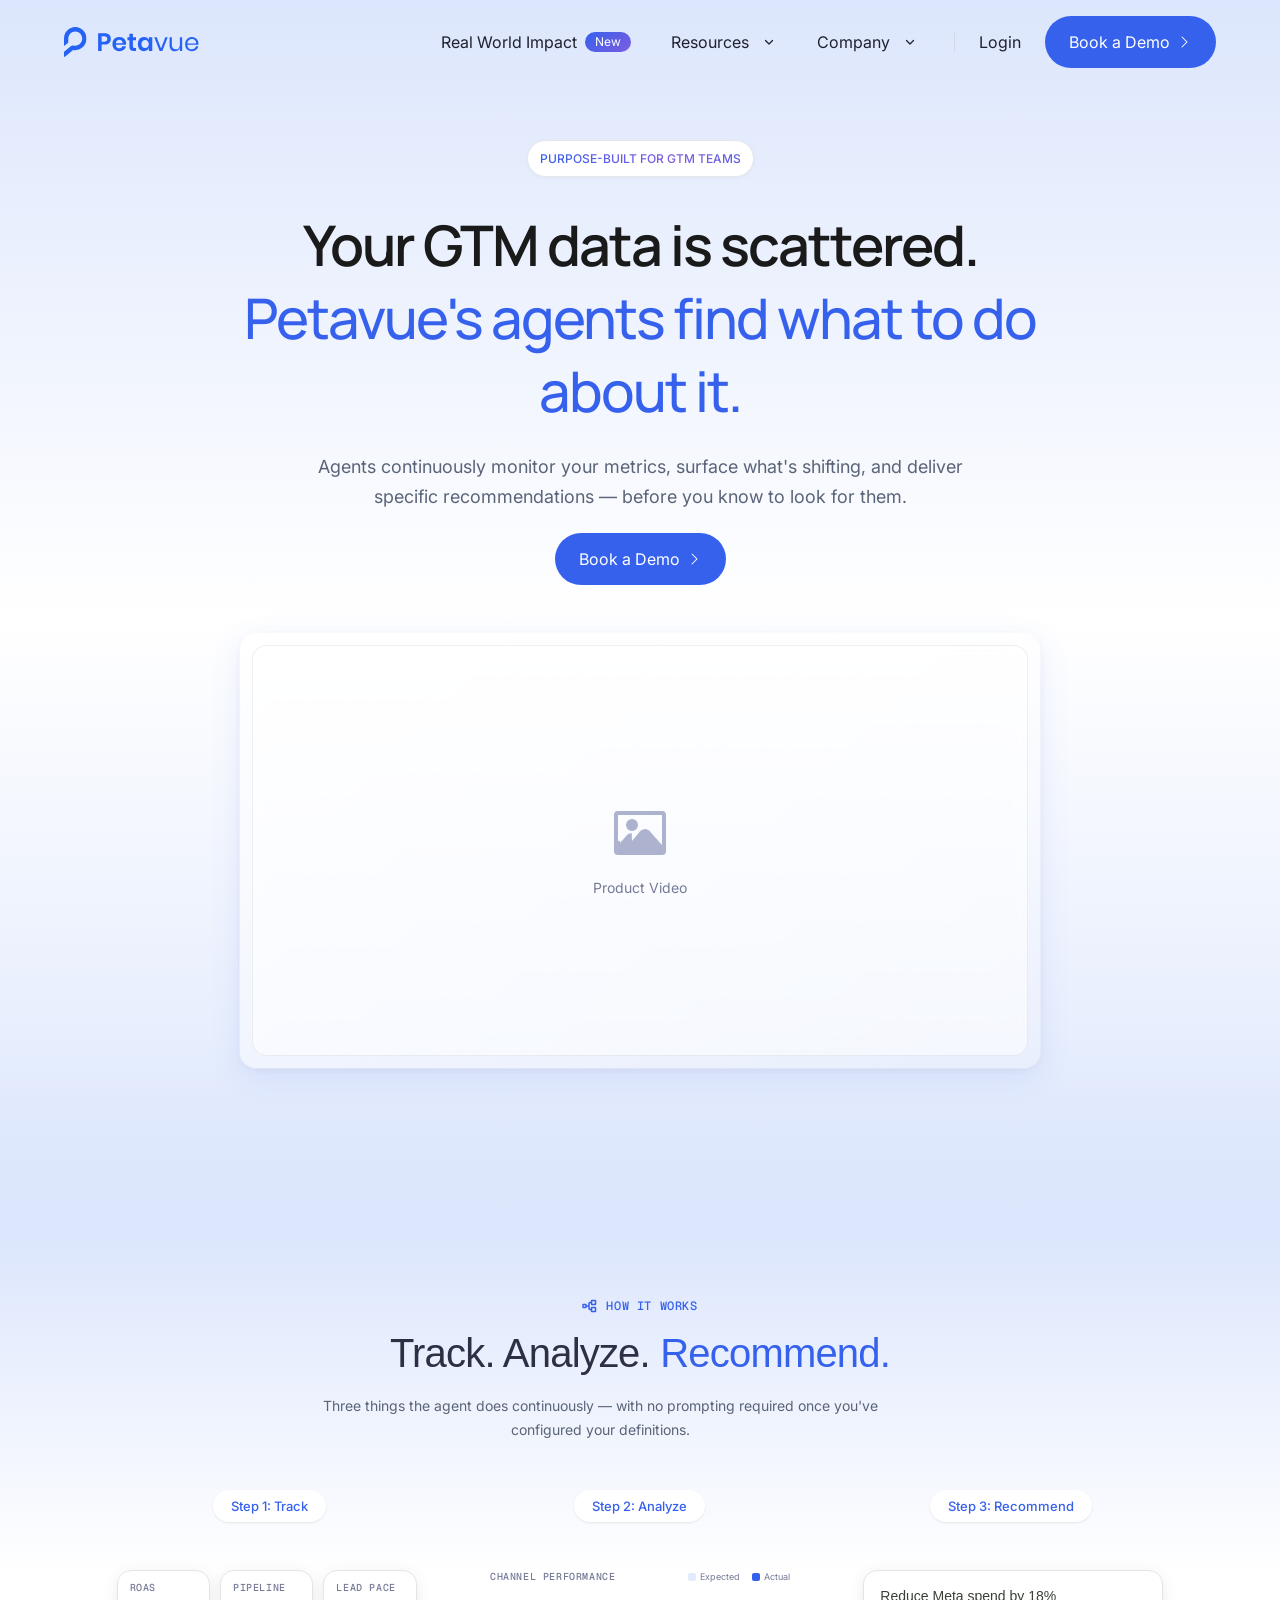
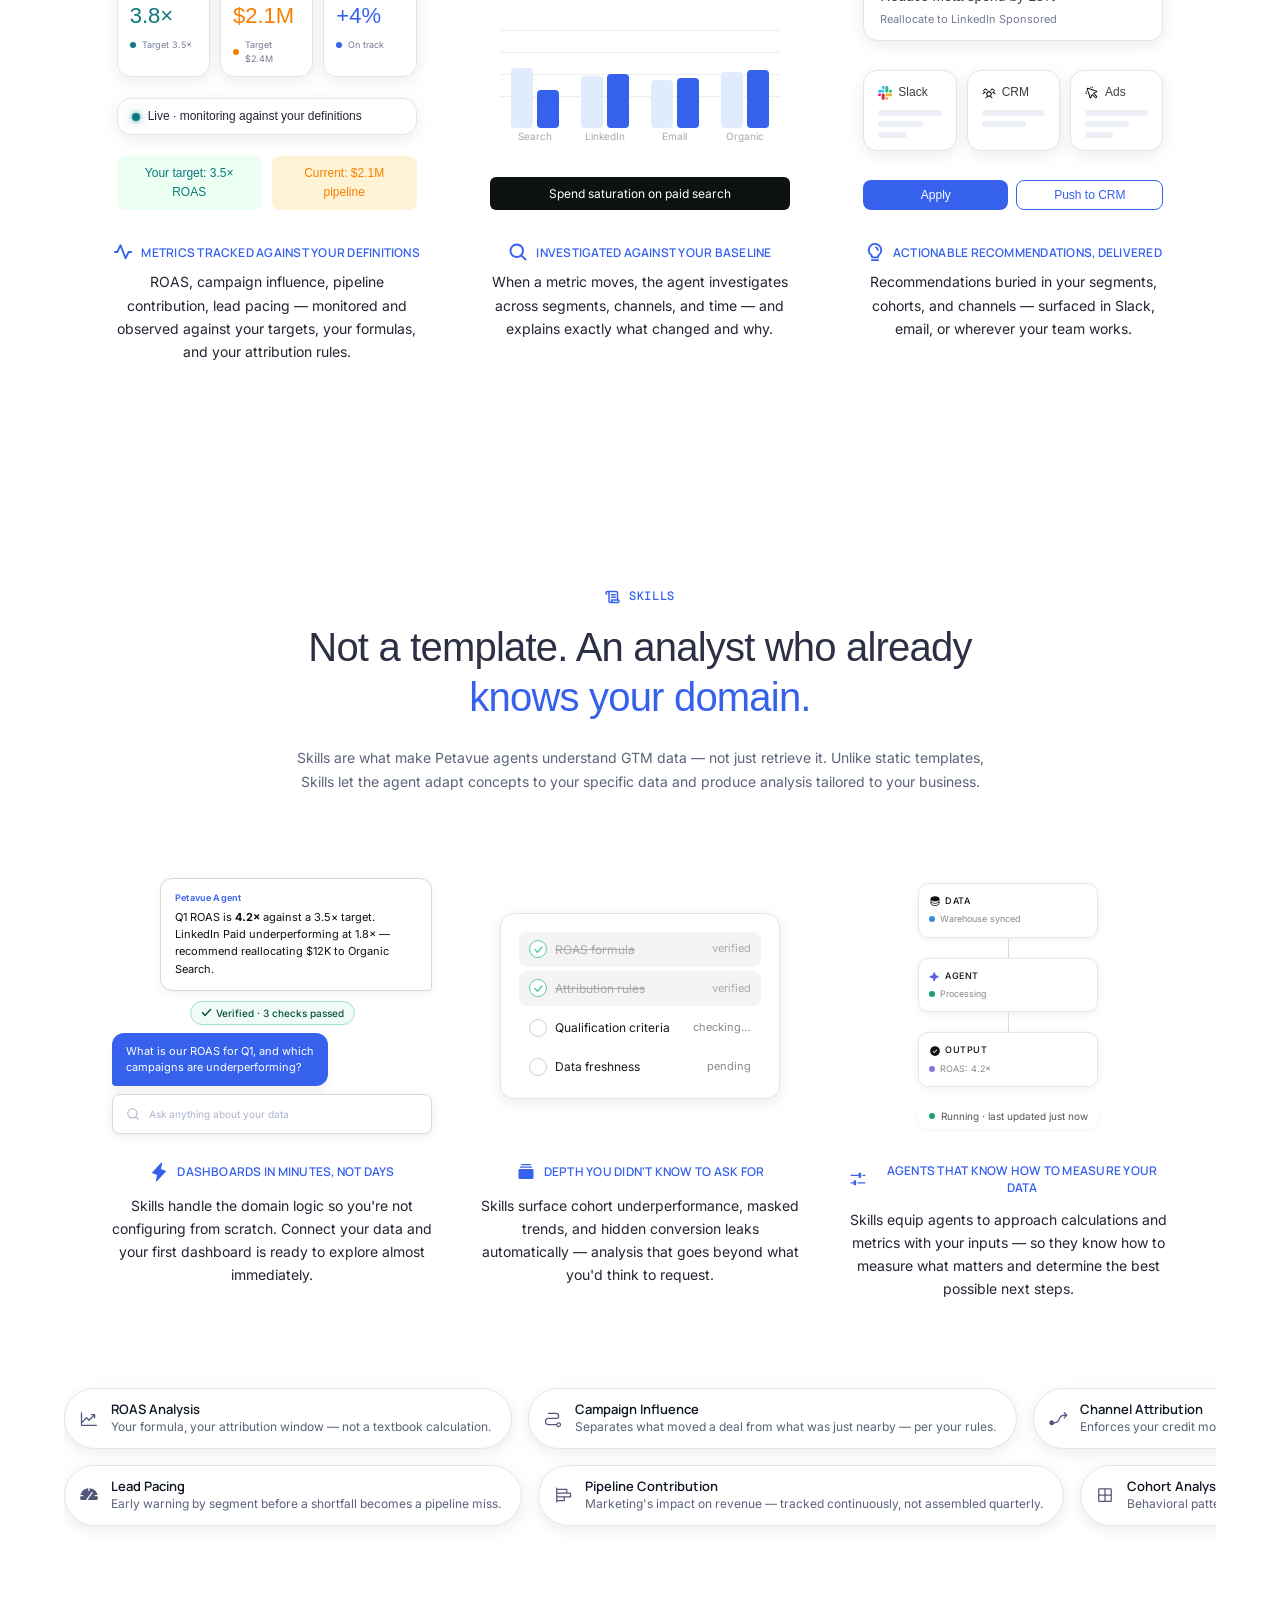
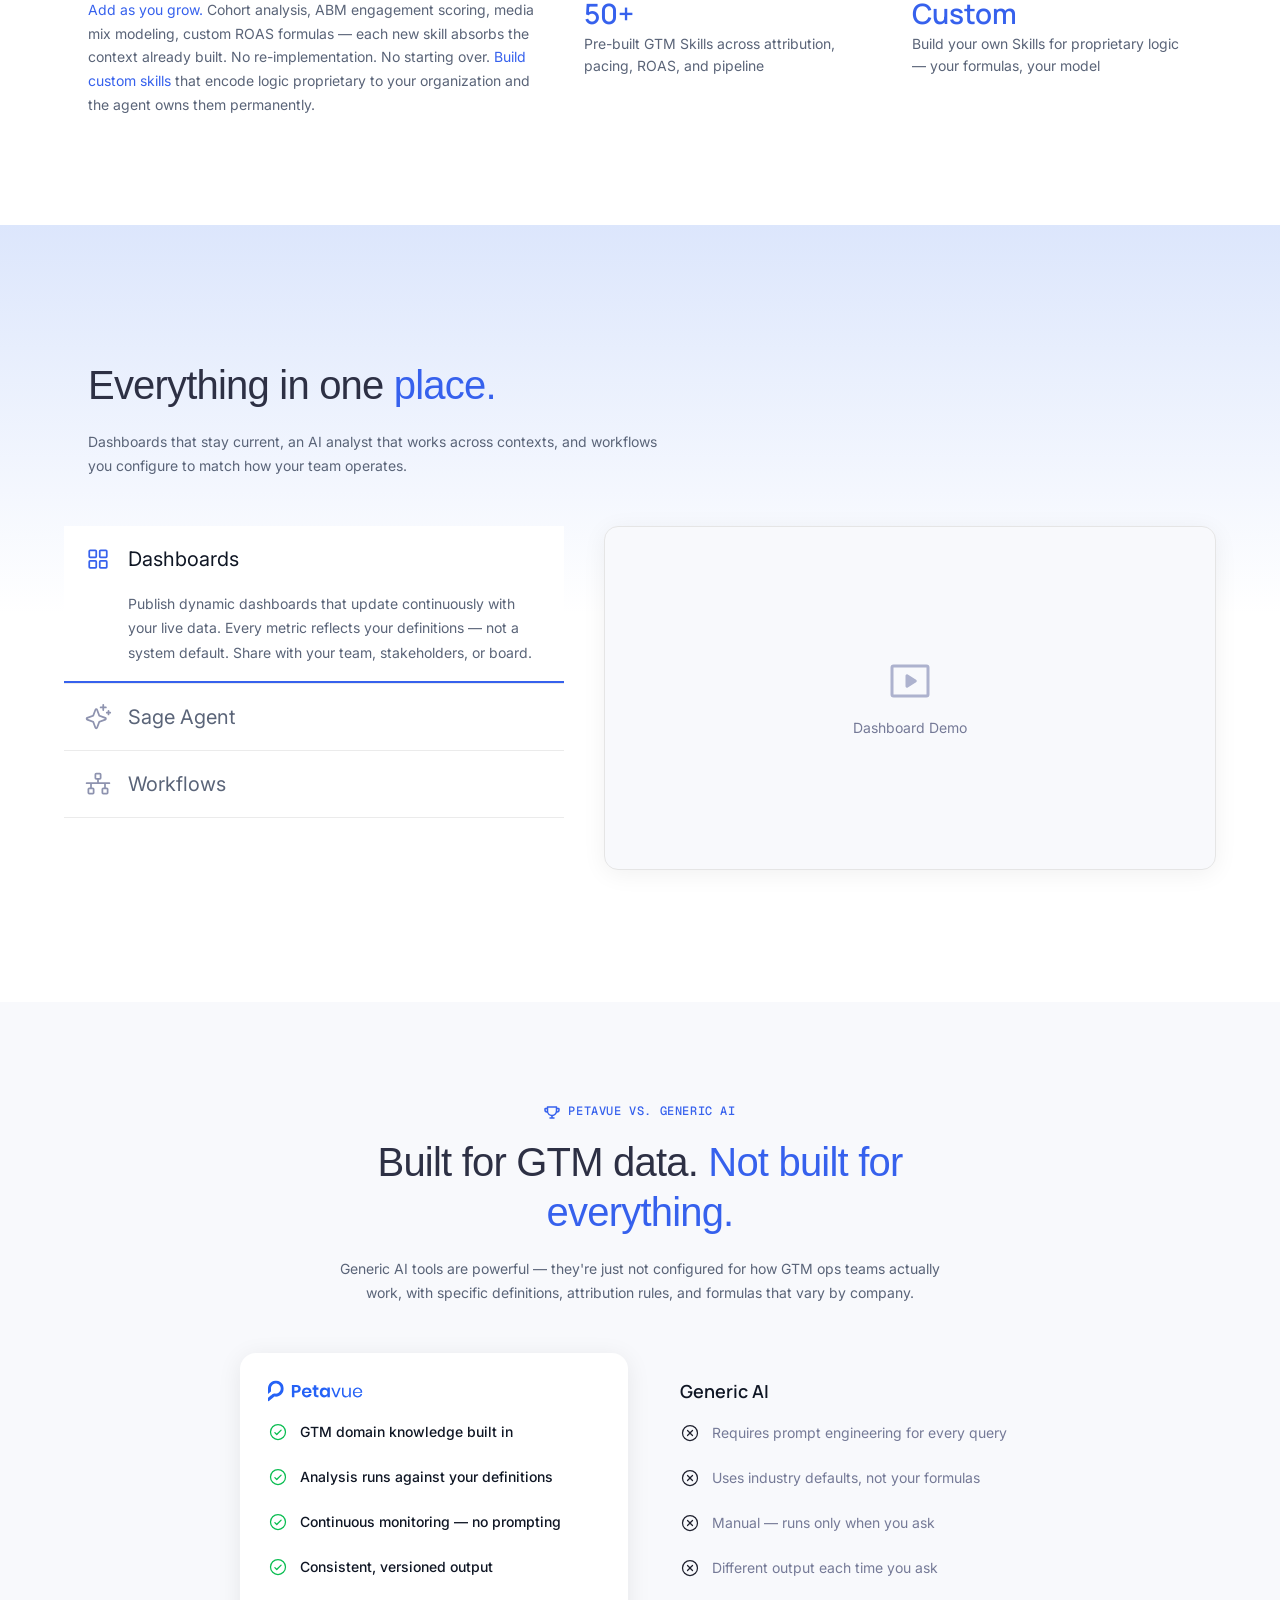
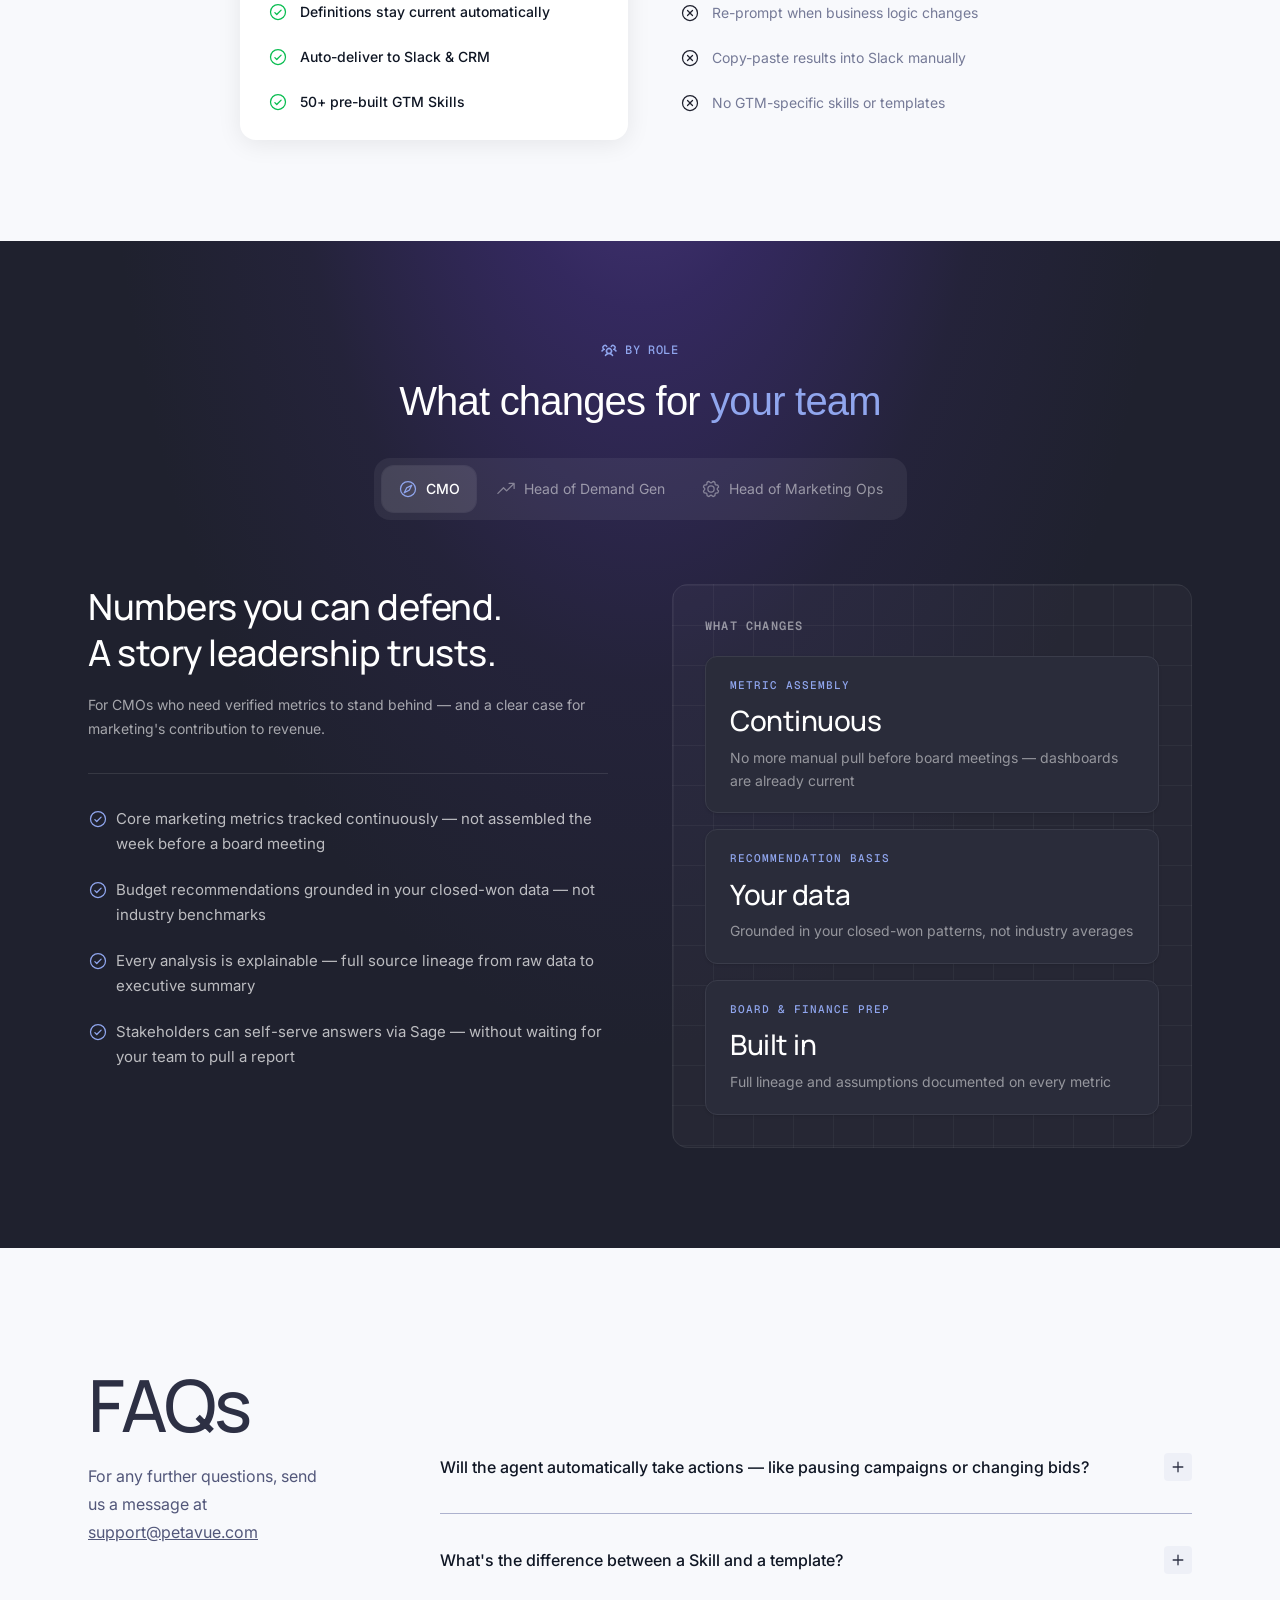
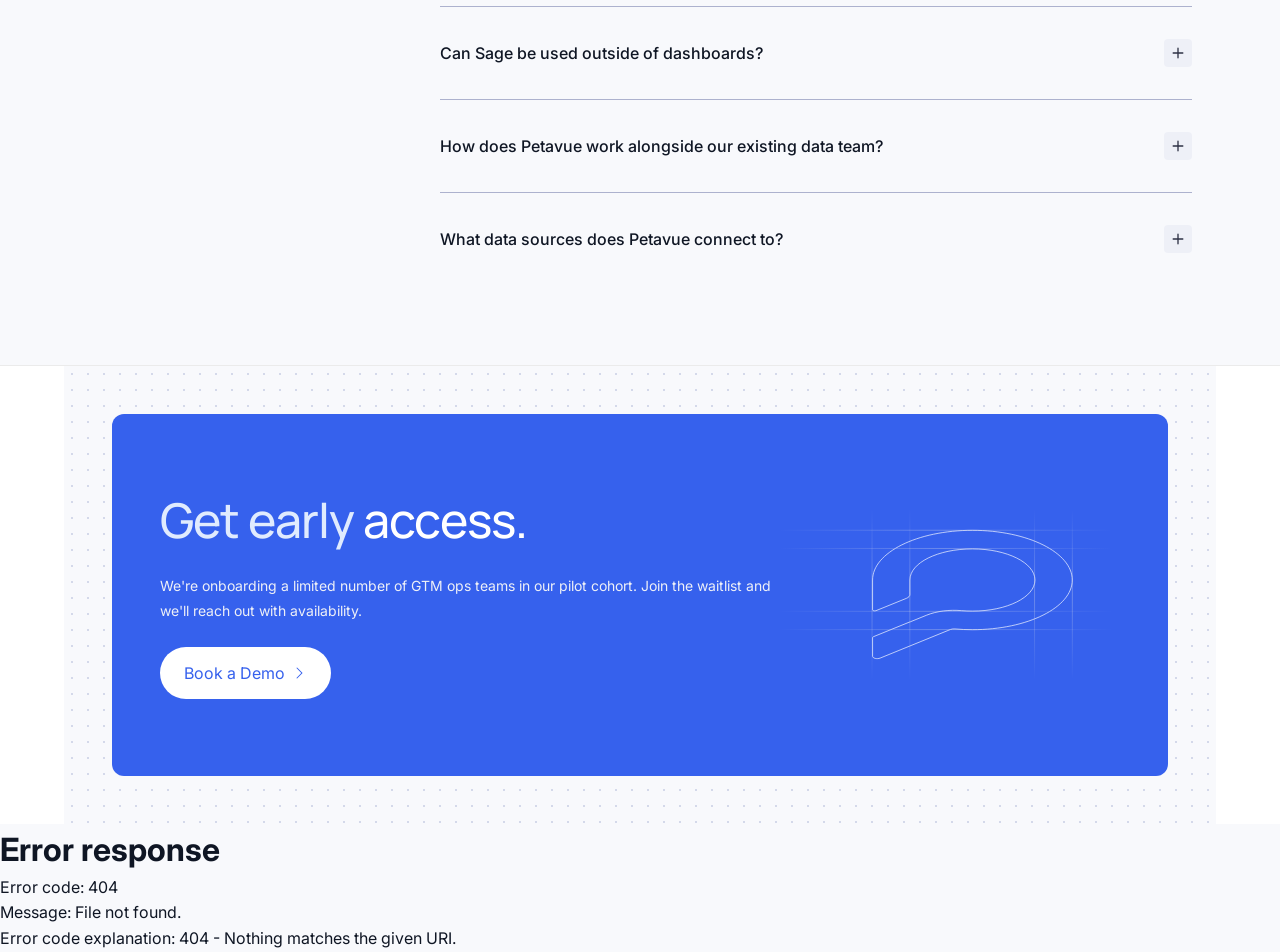
==== commit c2f6e99e: "redesign marketing homepage — new sections, dark navbar mode, FAQ, capabilities accordion, compariso" ====
--- a/index.html
+++ b/index.html
@@ -3,1444 +3,1124 @@
 <head>
 <meta charset="UTF-8">
 <meta name="viewport" content="width=device-width, initial-scale=1.0">
-<title>Vertical AI for B2B GTM Teams</title>
-<meta name="description" content="Petavue uses vertical AI agents to analyze your GTM data and deliver recommendations before you ask—across ROAS, attribution, funnel, and pipeline metrics.">
-<meta property="og:title" content="Vertical AI for B2B GTM Teams">
-<meta property="og:description" content="Petavue uses vertical AI agents to analyze your GTM data and deliver recommendations before you ask—across ROAS, attribution, funnel, and pipeline metrics.">
+<title>AI Agents for Marketing Teams | Petavue</title>
+<meta name="description" content="Petavue agents analyze your marketing data deeply — ROAS, campaign influence, pipeline contribution — and turn it into specific recommendations your team can act on immediately.">
+<meta property="og:title" content="AI Agents for Marketing Teams | Petavue">
+<meta property="og:description" content="Petavue agents analyze your marketing data deeply — ROAS, campaign influence, pipeline contribution — and turn it into specific recommendations your team can act on immediately.">
 <meta property="og:image" content="https://www.petavue.com/assets/og-image.png">
 <meta property="og:type" content="website">
-<meta property="og:url" content="https://www.petavue.com">
+<meta property="og:url" content="https://www.petavue.com/marketing">
 <meta name="twitter:card" content="summary_large_image">
-<meta name="twitter:title" content="Vertical AI for B2B GTM Teams">
-<meta name="twitter:description" content="Petavue uses vertical AI agents to analyze your GTM data and deliver recommendations before you ask—across ROAS, attribution, funnel, and pipeline metrics.">
+<meta name="twitter:title" content="AI Agents for Marketing Teams | Petavue">
+<meta name="twitter:description" content="Petavue agents analyze your marketing data deeply — ROAS, campaign influence, pipeline contribution — and turn it into specific recommendations your team can act on immediately.">
 <meta name="twitter:image" content="https://www.petavue.com/assets/og-image.png">
 <link rel="icon" href="assets/favicon.svg" type="image/svg+xml">
 <link rel="apple-touch-icon" href="assets/apple-touch-icon.png">
 <link rel="stylesheet" href="style/colorography.css">
 <link rel="stylesheet" href="style/global.css">
-<link href="https://fonts.googleapis.com/css2?family=DM+Sans:ital,opsz,wght@0,9..40,300;0,9..40,400;0,9..40,500;0,9..40,600;0,9..40,700&family=PT+Serif:ital,wght@0,400;0,700;1,400;1,700&family=Inter:wght@400;500;600;700&family=Poppins:wght@400;600&family=Manrope:wght@400;500;600;700&family=Roboto+Mono:wght@400;500&family=Geist+Mono:wght@400;500;600&display=swap" rel="stylesheet">
+<link rel="stylesheet" href="style/marketing.css">
+<link href="https://fonts.googleapis.com/css2?family=DM+Sans:ital,opsz,wght@0,9..40,300;0,9..40,400;0,9..40,500;0,9..40,600;0,9..40,700&family=Inter:opsz,wght@14..32,300;14..32,400;14..32,500;14..32,600;14..32,700&family=Manrope:wght@300;400;500;600;700&family=Poppins:wght@400;600&family=Roboto+Mono:wght@400;500&family=Geist+Mono:wght@400;500;600&display=swap" rel="stylesheet">
 </head>
 <body>
 
-<!-- SECTION 1: NAV -->
-<!-- NAVBAR — navbar_component w-nav -->
-<div class="navbar_component w-nav" role="banner">
-  <div class="navbar_container">
-    <!-- Logo -->
-    <a href="/" class="navbar_logo-link">
-      <img src="assets/petavue-icon.svg" alt="Petavue" class="navbar_logo">
-    </a>
-
-    <!-- Menu -->
-    <nav class="navbar_menu" role="navigation">
-      <div class="navbar_menu-links">
-
-        <!-- Real World Impact -->
-        <a href="https://www.petavue.com/real-world" class="link_button">
-          <span>Real World Impact</span>
-          <span class="badge-new">New</span>
-        </a>
-
-        <!-- Resources Dropdown -->
-        <div class="navbar_dropdown" data-dropdown>
-          <button class="navbar_dropdown-toggle" aria-expanded="false">
-            <span>Resources</span>
-            <div class="navbar_dropdown-icon">
-              <svg xmlns="http://www.w3.org/2000/svg" fill="none" viewBox="0 0 24 24" stroke="currentColor" stroke-width="2.5"><path stroke-linecap="round" stroke-linejoin="round" d="M19 9l-7 7-7-7"/></svg>
-            </div>
+<!-- NAVBAR (loaded by components.js) -->
+<div id="navbar-placeholder"></div>
+
+<!-- HERO -->
+<section class="mktg-hero" id="how-it-works">
+  <div class="mktg-hero-inner">
+    <div class="hero-badge"><span class="hero-badge-text">Purpose-built for GTM teams</span></div>
+    <h1>Your GTM data is scattered. <em>Petavue's agents find what to do about it.</em></h1>
+
+    <p class="subtitle">Agents continuously monitor your metrics, surface what's shifting, and deliver specific recommendations — before you know to look for them.</p>
+
+    <div class="hero-ctas">
+      <a href="https://www.petavue.com/book-a-demo" class="btn-primary">Book a Demo <svg xmlns="http://www.w3.org/2000/svg" viewBox="0 0 256 256" fill="currentColor" width="16" height="16"><path d="M181.66,133.66l-80,80a8,8,0,0,1-11.32-11.32L164.69,128,90.34,53.66a8,8,0,0,1,11.32-11.32l80,80A8,8,0,0,1,181.66,133.66Z"/></svg></a>
+      </div>
+
+    <!-- Hero placeholder image -->
+    <div class="hero-media">
+      <div class="hero-media-inner">
+        <svg xmlns="http://www.w3.org/2000/svg" width="64" height="64" fill="none" viewBox="0 0 256 256"><path d="M216,40H40A16,16,0,0,0,24,56V200a16,16,0,0,0,16,16H216a16,16,0,0,0,16-16V56A16,16,0,0,0,216,40ZM40,56H216V200H40ZM96,120a24,24,0,1,0-24-24A24,24,0,0,0,96,120Zm-1.33,8A33.22,33.22,0,0,0,69.34,144L48,168.31V160H40v40H216V176l-42.67-48A33.22,33.22,0,0,0,148,112a33.22,33.22,0,0,0-25.33,16L96,160,94.67,128Z" fill="#ADB2CE"/></svg>
+        <span class="hero-media-sublabel">Product Video</span>
+      </div>
+    </div>
+  </div>
+
+  <div class="mktg-hero-fade"></div>
+</section>
+
+<!-- HOW IT WORKS -->
+<section class="mktg-how-section" data-reveal-parent>
+  <div class="padding-global"><div class="container-large">
+    <div class="mktg-how-header">
+      <div class="section-label reveal-on-scroll"><svg xmlns="http://www.w3.org/2000/svg" width="16" height="16" fill="#3661ed" viewBox="0 0 256 256"><path d="M160,116h48a20,20,0,0,0,20-20V48a20,20,0,0,0-20-20H160a20,20,0,0,0-20,20V60H128a28,28,0,0,0-28,28v28H76v-4A20,20,0,0,0,56,92H24A20,20,0,0,0,4,112v32a20,20,0,0,0,20,20H56a20,20,0,0,0,20-20v-4h24v28a28,28,0,0,0,28,28h12v12a20,20,0,0,0,20,20h48a20,20,0,0,0,20-20V160a20,20,0,0,0-20-20H160a20,20,0,0,0-20,20v12H128a4,4,0,0,1-4-4V88a4,4,0,0,1,4-4h12V96A20,20,0,0,0,160,116ZM52,140H28V116H52Zm112,24h40v40H164Zm0-112h40V92H164Z"></path></svg>How it works</div>
+      <h2 class="section-heading reveal-on-scroll">Track. Analyze. <span style="color: var(--color-primary-500);">Recommend.</span></h2>
+      <p class="section-sub reveal-on-scroll">Three things the agent does continuously — with no prompting required once you've configured your definitions.</p>
+    </div>
+
+    <!-- Step progress + cards wrapper -->
+    <div class="hiw-grid-wrap" id="hiw-steps">
+      <!-- Step badges row — aligned to 3-col card grid -->
+      <div class="hiw-steps">
+        <div class="hiw-step-badge"><span>Step 1: Track</span></div>
+        <div class="hiw-step-badge"><span>Step 2: Analyze</span></div>
+        <div class="hiw-step-badge"><span>Step 3: Recommend</span></div>
+      </div>
+
+      <div class="mktg-ill-cards">
+
+    <!-- Card 1 — Tracks -->
+    <div class="mktg-ill-card reveal-on-scroll">
+      <div class="mktg-ill-card-visual">
+        <div class="mktg-ill-card-inner">
+          <!-- label removed -->
+          <div class="ill-tiles-row">
+            <div class="ill-tile">
+              <span class="ill-tile-label">ROAS</span>
+              <span class="ill-tile-val" style="color:#0d787f;" data-count-to="3.8" data-suffix="×">0×</span>
+              <span class="ill-tile-target"><span class="ill-tile-dot" style="background:#0d787f;"></span> Target 3.5×</span>
+            </div>
+            <div class="ill-tile">
+              <span class="ill-tile-label">PIPELINE</span>
+              <span class="ill-tile-val" style="color:#f87f00;" data-count-to="2.1" data-prefix="$" data-suffix="M">$0M</span>
+              <span class="ill-tile-target"><span class="ill-tile-dot" style="background:#f87f00;"></span> Target $2.4M</span>
+            </div>
+            <div class="ill-tile">
+              <span class="ill-tile-label">LEAD PACE</span>
+              <span class="ill-tile-val" style="color:#3661ed;" data-count-to="4" data-prefix="+" data-suffix="%">0%</span>
+              <span class="ill-tile-target"><span class="ill-tile-dot" style="background:#3661ed;"></span> On track</span>
+            </div>
+          </div>
+          <div class="ill-live-bar">
+            <span class="ill-live-dot"></span>
+            <span class="ill-live-text">Live · monitoring against your definitions</span>
+          </div>
+          <div class="ill-pills-row">
+            <div class="ill-pill ill-pill--green">Your target: 3.5× ROAS</div>
+            <div class="ill-pill ill-pill--amber">Current: $2.1M pipeline</div>
+          </div>
+        </div>
+      </div>
+      <div class="mktg-ill-card-body">
+        <h3 class="mktg-ill-card-title"><svg xmlns="http://www.w3.org/2000/svg" width="20" height="20" fill="#3661ed" viewBox="0 0 256 256"><path d="M244,128a12,12,0,0,1-12,12H207.42l-36.69,73.37A12,12,0,0,1,160,220h-.6a12,12,0,0,1-10.61-7.72L95,71.15,66.92,133A12,12,0,0,1,56,140H24a12,12,0,0,1,0-24H48.27L85.08,35a12,12,0,0,1,22.13.7l54.28,142.46,27.78-55.56A12,12,0,0,1,200,116h32A12,12,0,0,1,244,128Z"></path></svg>Metrics tracked against your definitions</h3>
+        <p class="mktg-ill-card-desc">ROAS, campaign influence, pipeline contribution, lead pacing — monitored and observed against your targets, your formulas, and your attribution rules.</p>
+      </div>
+    </div>
+
+    <!-- Card 2 — Analyzes -->
+    <div class="mktg-ill-card reveal-on-scroll">
+      <div class="mktg-ill-card-visual">
+        <div class="mktg-ill-card-inner">
+          <!-- label removed -->
+          <div class="ill-chart-header">
+            <span class="ill-chart-title">CHANNEL PERFORMANCE</span>
+            <div class="ill-legend">
+              <span class="ill-legend-item"><span class="ill-legend-swatch" style="background:#E0EBFE;"></span> Expected</span>
+              <span class="ill-legend-item"><span class="ill-legend-swatch" style="background:#3661ED;"></span> Actual</span>
+            </div>
+          </div>
+          <div class="ill-bar-chart">
+            <div class="gridline" style="top:10px;"></div>
+            <div class="gridline" style="top:32px;"></div>
+            <div class="gridline" style="top:54px;"></div>
+            <div class="gridline" style="top:76px;"></div>
+            <div class="ill-bar-group">
+              <div class="ill-bar" style="height:60px;background:#E0EBFE;"></div>
+              <div class="ill-bar" style="height:38px;background:#3661ED;"></div>
+              <span class="ill-bar-group-label">Search</span>
+            </div>
+            <div class="ill-bar-group">
+              <div class="ill-bar" style="height:52px;background:#E0EBFE;"></div>
+              <div class="ill-bar" style="height:54px;background:#3661ED;"></div>
+              <span class="ill-bar-group-label">LinkedIn</span>
+            </div>
+            <div class="ill-bar-group">
+              <div class="ill-bar" style="height:48px;background:#E0EBFE;"></div>
+              <div class="ill-bar" style="height:50px;background:#3661ED;"></div>
+              <span class="ill-bar-group-label">Email</span>
+            </div>
+            <div class="ill-bar-group">
+              <div class="ill-bar" style="height:56px;background:#E0EBFE;"></div>
+              <div class="ill-bar" style="height:58px;background:#3661ED;"></div>
+              <span class="ill-bar-group-label">Organic</span>
+            </div>
+          </div>
+          <div class="ill-insight-bar">Spend saturation on paid search</div>
+        </div>
+      </div>
+      <div class="mktg-ill-card-body">
+        <h3 class="mktg-ill-card-title"><svg xmlns="http://www.w3.org/2000/svg" width="20" height="20" fill="#3661ed" viewBox="0 0 256 256"><path d="M232.49,215.51,185,168a92.12,92.12,0,1,0-17,17l47.53,47.54a12,12,0,0,0,17-17ZM44,112a68,68,0,1,1,68,68A68.07,68.07,0,0,1,44,112Z"></path></svg>Investigated against your baseline</h3>
+        <p class="mktg-ill-card-desc">When a metric moves, the agent investigates across segments, channels, and time — and explains exactly what changed and why.</p>
+      </div>
+    </div>
+
+    <!-- Card 3 — Recommend -->
+    <div class="mktg-ill-card reveal-on-scroll">
+      <div class="mktg-ill-card-visual">
+        <div class="mktg-ill-card-inner">
+          <!-- label removed -->
+          <div class="ill-rec-card">
+            <span class="ill-rec-action">Reduce Meta spend by 18%</span>
+            <span class="ill-rec-meta">Reallocate to LinkedIn Sponsored</span>
+          </div>
+          <div class="ill-chips-row">
+            <div class="ill-chip">
+              <div class="ill-chip-header"><img src="assets/marketing/slack.svg.svg" alt="Slack" width="14" height="14"><span class="ill-chip-label">Slack</span></div>
+              <div class="ill-chip-skeleton"><div class="ill-chip-skeleton-line"></div><div class="ill-chip-skeleton-line"></div><div class="ill-chip-skeleton-line"></div></div>
+            </div>
+            <div class="ill-chip">
+              <div class="ill-chip-header"><svg xmlns="http://www.w3.org/2000/svg" width="14" height="14" fill="#000000" viewBox="0 0 256 256"><path d="M244.8,150.4a8,8,0,0,1-11.2-1.6A51.6,51.6,0,0,0,192,128a8,8,0,0,1-7.37-4.89,8,8,0,0,1,0-6.22A8,8,0,0,1,192,112a24,24,0,1,0-23.24-30,8,8,0,1,1-15.5-4A40,40,0,1,1,219,117.51a67.94,67.94,0,0,1,27.43,21.68A8,8,0,0,1,244.8,150.4ZM190.92,212a8,8,0,1,1-13.84,8,57,57,0,0,0-98.16,0,8,8,0,1,1-13.84-8,72.06,72.06,0,0,1,33.74-29.92,48,48,0,1,1,58.36,0A72.06,72.06,0,0,1,190.92,212ZM128,176a32,32,0,1,0-32-32A32,32,0,0,0,128,176ZM72,120a8,8,0,0,0-8-8A24,24,0,1,1,87.24,82a8,8,0,1,0,15.5-4A40,40,0,1,0,37,117.51,67.94,67.94,0,0,0,9.6,139.19a8,8,0,1,0,12.8,9.61A51.6,51.6,0,0,1,64,128,8,8,0,0,0,72,120Z"></path></svg><span class="ill-chip-label">CRM</span></div>
+              <div class="ill-chip-skeleton"><div class="ill-chip-skeleton-line"></div><div class="ill-chip-skeleton-line"></div></div>
+            </div>
+            <div class="ill-chip">
+              <div class="ill-chip-header"><svg xmlns="http://www.w3.org/2000/svg" width="14" height="14" fill="#000000" viewBox="0 0 256 256"><path d="M88,24V16a8,8,0,0,1,16,0v8a8,8,0,0,1-16,0ZM16,104h8a8,8,0,0,0,0-16H16a8,8,0,0,0,0,16ZM124.42,39.16a8,8,0,0,0,10.74-3.58l8-16a8,8,0,0,0-14.31-7.16l-8,16A8,8,0,0,0,124.42,39.16Zm-96,81.69-16,8a8,8,0,0,0,7.16,14.31l16-8a8,8,0,1,0-7.16-14.31ZM219.31,184a16,16,0,0,1,0,22.63l-12.68,12.68a16,16,0,0,1-22.63,0L132.7,168,115,214.09c0,.1-.08.21-.13.32a15.83,15.83,0,0,1-14.6,9.59l-.79,0a15.83,15.83,0,0,1-14.41-11L32.8,52.92A16,16,0,0,1,52.92,32.8L213,85.07a16,16,0,0,1,1.41,29.8l-.32.13L168,132.69ZM208,195.31,156.69,144h0a16,16,0,0,1,4.93-26l.32-.14,45.95-17.64L48,48l52.2,159.86,17.65-46c0-.11.08-.22.13-.33a16,16,0,0,1,11.69-9.34,16.72,16.72,0,0,1,3-.28,16,16,0,0,1,11.3,4.69L195.31,208Z"></path></svg><span class="ill-chip-label">Ads</span></div>
+              <div class="ill-chip-skeleton"><div class="ill-chip-skeleton-line"></div><div class="ill-chip-skeleton-line"></div><div class="ill-chip-skeleton-line"></div></div>
+            </div>
+          </div>
+          <div class="ill-btns-row">
+            <button class="ill-btn ill-btn--primary">Apply</button>
+            <button class="ill-btn ill-btn--outline">Push to CRM</button>
+          </div>
+        </div>
+      </div>
+      <div class="mktg-ill-card-body">
+        <h3 class="mktg-ill-card-title"><svg xmlns="http://www.w3.org/2000/svg" width="20" height="20" fill="#3661ed" viewBox="0 0 256 256"><path d="M180,232a12,12,0,0,1-12,12H88a12,12,0,0,1,0-24h80A12,12,0,0,1,180,232Zm40-128a91.51,91.51,0,0,1-35.17,72.35A12.26,12.26,0,0,0,180,186v2a20,20,0,0,1-20,20H96a20,20,0,0,1-20-20v-2a12,12,0,0,0-4.7-9.51A91.57,91.57,0,0,1,36,104.52C35.73,54.69,76,13.2,125.79,12A92,92,0,0,1,220,104Zm-24,0a68,68,0,0,0-69.65-68C89.56,36.88,59.8,67.55,60,104.38a67.71,67.71,0,0,0,26.1,53.19A35.87,35.87,0,0,1,100,184h56.1A36.13,36.13,0,0,1,170,157.49,67.68,67.68,0,0,0,196,104Zm-20.07-5.32a48.5,48.5,0,0,0-31.91-40,12,12,0,0,0-8,22.62,24.31,24.31,0,0,1,16.09,20,12,12,0,0,0,23.86-2.64Z"></path></svg>Actionable recommendations, delivered</h3>
+        <p class="mktg-ill-card-desc">Recommendations buried in your segments, cohorts, and channels — surfaced in Slack, email, or wherever your team works.</p>
+      </div>
+    </div>
+
+  </div>
+  </div><!-- /hiw-grid-wrap -->
+  </div></div>
+</section>
+
+<!-- PROBLEM SECTION (hidden) -->
+<!--
+<section class="mktg-problem-section" data-reveal-parent>
+  <div class="padding-global"><div class="container-large">
+    <div class="mktg-problem-inner">
+      <div class="section-label reveal-on-scroll" style="text-align: left;">The problem</div>
+      <h2 class="section-heading reveal-on-scroll" style="color: #0d1210; text-align: left;">Generic AI doesn't know what <span style="color: var(--color-primary-500);">your numbers</span> mean.</h2>
+      <p class="mktg-problem-body reveal-on-scroll">It applies industry definitions to your data — your ROAS formula, your campaign influence rules, your lead pacing thresholds — and produces output your team has to correct before it can act on it. <span style="color: var(--color-primary-500);">Petavue verifies every output against your definitions before it reaches a decision-maker.</span> Your team stops debating the methodology. They start acting on the recommendation.</p>
+    </div>
+  </div></div>
+</section>
+-->
+
+<!-- SKILLS SECTION -->
+<section class="mktg-skills-section" data-reveal-parent>
+  <div class="padding-global"><div class="container-large">
+  <div class="section-label section-label--lined reveal-on-scroll"><svg xmlns="http://www.w3.org/2000/svg" width="16" height="16" fill="#3661ed" viewBox="0 0 256 256"><path d="M92,92a12,12,0,0,1,12-12h60a12,12,0,0,1,0,24H104A12,12,0,0,1,92,92Zm12,52h60a12,12,0,0,0,0-24H104a12,12,0,0,0,0,24Zm132,48a36,36,0,0,1-36,36H88a36,36,0,0,1-36-36V64a12,12,0,0,0-24,0c0,3.73,3.35,6.51,3.38,6.54l-.18-.14h0A12,12,0,1,1,16.81,89.59h0C15.49,88.62,4,79.55,4,64A36,36,0,0,1,40,28H176a36,36,0,0,1,36,36V164h4a12,12,0,0,1,7.2,2.4C224.51,167.38,236,176.45,236,192ZM92.62,172.2A12,12,0,0,1,104,164h84V64a12,12,0,0,0-12-12H73.94A35.88,35.88,0,0,1,76,64V192a12,12,0,0,0,24,0c0-3.58-3.17-6.38-3.2-6.4A12,12,0,0,1,92.62,172.2ZM212,192a7.69,7.69,0,0,0-1.24-4h-87a30.32,30.32,0,0,1,.26,4,35.84,35.84,0,0,1-2.06,12H200A12,12,0,0,0,212,192Z"></path></svg>Skills</div>
+  <h2 class="section-heading reveal-on-scroll" style="margin-bottom: 24px;">Not a template. An analyst who already <span style="color: var(--color-primary-500);">knows your domain.</span></h2>
+  <p class="section-sub reveal-on-scroll" style="margin-bottom: 48px;">Skills are what make Petavue agents understand GTM data — not just retrieve it. Unlike static templates, Skills let the agent adapt concepts to your specific data and produce analysis tailored to your business.</p>
+
+  <div class="mktg-runs-cards">
+    <!-- Card 1: Dashboards in minutes -->
+    <div class="mktg-runs-card reveal-on-scroll">
+      <div class="runs-card-scene">
+        <div class="rc-scene-inner rc-scene-chat">
+          <div class="rc-reply-bubble">
+            <div class="rc-reply-label">Petavue Agent</div>
+            Q1 ROAS is <strong>4.2×</strong> against a 3.5× target. LinkedIn Paid underperforming at 1.8× — recommend reallocating $12K to Organic Search.
+          </div>
+          <div class="rc-pill-wrap"><div class="rc-verified-pill"><svg width="11" height="11" viewBox="0 0 11 11" fill="none"><path d="M1.5 5.5l2.5 3L9.5 2.5" stroke="#085041" stroke-width="1.4" stroke-linecap="round" stroke-linejoin="round"/></svg>Verified · 3 checks passed</div></div>
+          <div class="rc-bubble">What is our ROAS for Q1, and which campaigns are underperforming?</div>
+          <div class="rc-search-bar">
+            <div class="rc-search-icon"><svg width="12" height="12" viewBox="0 0 256 256" fill="none"><circle cx="116" cy="116" r="84" stroke="#ADB2CE" stroke-width="20"/><path d="M175.4 175.4L224 224" stroke="#ADB2CE" stroke-width="20" stroke-linecap="round"/></svg></div>
+            <span class="rc-search-text">Ask anything about your data</span>
+          </div>
+        </div>
+      </div>
+      <div class="runs-card-header">
+        <h3><svg xmlns="http://www.w3.org/2000/svg" width="20" height="20" fill="#3661ed" viewBox="0 0 256 256"><path d="M213.85,125.46l-112,120a8,8,0,0,1-13.69-7l14.66-73.33L45.19,143.49a8,8,0,0,1-3-13l112-120a8,8,0,0,1,13.69,7L153.18,90.9l57.63,21.61a8,8,0,0,1,3,12.95Z"></path></svg>Dashboards in minutes, not days</h3>
+      </div>
+      <p>Skills handle the domain logic so you're not configuring from scratch. Connect your data and your first dashboard is ready to explore almost immediately.</p>
+    </div>
+    <!-- Card 2: Depth you didn't know to ask for -->
+    <div class="mktg-runs-card reveal-on-scroll">
+      <div class="runs-card-scene">
+        <div class="rc-scene-inner rc-scene-checklist">
+          <div class="rc-checklist-card">
+            <div class="rc-cl-rows">
+              <div class="rc-cl-row rc-cl-done"><div class="rc-check-circle"><svg width="11" height="11" viewBox="0 0 11 11" fill="none"><path d="M2 5.5l2.5 2.8L9 3" stroke="#5DCAA5" stroke-width="1.5" stroke-linecap="round" stroke-linejoin="round"/></svg></div><span class="rc-cl-text rc-cl-struck">ROAS formula</span><span class="rc-cl-status">verified</span></div>
+              <div class="rc-cl-row rc-cl-done"><div class="rc-check-circle"><svg width="11" height="11" viewBox="0 0 11 11" fill="none"><path d="M2 5.5l2.5 2.8L9 3" stroke="#5DCAA5" stroke-width="1.5" stroke-linecap="round" stroke-linejoin="round"/></svg></div><span class="rc-cl-text rc-cl-struck">Attribution rules</span><span class="rc-cl-status">verified</span></div>
+              <div class="rc-cl-row rc-cl-pending"><div class="rc-check-circle rc-check-empty"></div><span class="rc-cl-text">Qualification criteria</span><span class="rc-cl-status rc-cl-status-pending">checking…</span></div>
+              <div class="rc-cl-row rc-cl-pending"><div class="rc-check-circle rc-check-empty"></div><span class="rc-cl-text">Data freshness</span><span class="rc-cl-status rc-cl-status-pending">pending</span></div>
+            </div>
+          </div>
+        </div>
+      </div>
+      <div class="runs-card-header">
+        <h3><svg xmlns="http://www.w3.org/2000/svg" width="20" height="20" fill="#3661ed" viewBox="0 0 256 256"><path d="M224,104v96a16,16,0,0,1-16,16H48a16,16,0,0,1-16-16V104A16,16,0,0,1,48,88H208A16,16,0,0,1,224,104ZM56,72H200a8,8,0,0,0,0-16H56a8,8,0,0,0,0,16ZM72,40H184a8,8,0,0,0,0-16H72a8,8,0,0,0,0,16Z"></path></svg>Depth you didn't know to ask for</h3>
+      </div>
+      <p>Skills surface cohort underperformance, masked trends, and hidden conversion leaks automatically — analysis that goes beyond what you'd think to request.</p>
+    </div>
+    <!-- Card 3: Agents that know how to measure -->
+    <div class="mktg-runs-card reveal-on-scroll">
+      <div class="runs-card-scene">
+        <div class="rc-scene-inner rc-scene-flow">
+          <div class="rc-flow-vertical">
+            <div class="rc-flow-node rc-flow-node--bordered">
+              <div class="rc-flow-node-header">
+                <svg width="12" height="12" viewBox="0 0 256 256" fill="#0d1210"><path d="M128,24C74.17,24,32,48.6,32,80v96c0,31.4,42.17,56,96,56s96-24.6,96-56V80C224,48.6,181.83,24,128,24Zm80,104c0,9.62-7.88,19.43-21.61,26.92C170.93,163.35,150.19,168,128,168s-42.93-4.65-58.39-13.08C55.88,147.43,48,137.62,48,128V111.36c17.06,15,46.23,24.64,80,24.64s62.94-9.68,80-24.64Zm-21.61,74.92C170.93,211.35,150.19,216,128,216s-42.93-4.65-58.39-13.08C55.88,195.43,48,185.62,48,176V159.36c17.06,15,46.23,24.64,80,24.64s62.94-9.68,80-24.64V176C208,185.62,200.12,195.43,186.39,202.92Z"></path></svg>
+                <span class="rc-flow-label">DATA</span>
+              </div>
+              <div class="rc-flow-detail"><span class="rc-dot rc-dot-blue"></span>Warehouse synced</div>
+            </div>
+            <div class="rc-flow-vline"></div>
+            <div class="rc-flow-node rc-flow-node--bordered">
+              <div class="rc-flow-node-header">
+                <svg width="12" height="12" viewBox="0 0 256 256"><defs><linearGradient id="agentGrad2" x1="0%" y1="0%" x2="100%" y2="100%"><stop offset="0%" stop-color="#3661ed"/><stop offset="100%" stop-color="#825CDC"/></linearGradient></defs><path fill="url(#agentGrad2)" d="M208,144a15.78,15.78,0,0,1-10.42,14.94L146,178l-19,51.62a15.92,15.92,0,0,1-29.88,0L78,178l-51.62-19a15.92,15.92,0,0,1,0-29.88L78,110l19-51.62a15.92,15.92,0,0,1,29.88,0L146,110l51.62,19A15.78,15.78,0,0,1,208,144Z"></path></svg>
+                <span class="rc-flow-label">AGENT</span>
+              </div>
+              <div class="rc-flow-detail"><span class="rc-dot rc-dot-green"></span>Processing</div>
+            </div>
+            <div class="rc-flow-vline"></div>
+            <div class="rc-flow-node rc-flow-node--bordered">
+              <div class="rc-flow-node-header">
+                <svg width="12" height="12" viewBox="0 0 256 256" fill="#0d1210"><path d="M128,24A104,104,0,1,0,232,128,104.11,104.11,0,0,0,128,24Zm45.66,85.66-56,56a8,8,0,0,1-11.32,0l-24-24a8,8,0,0,1,11.32-11.32L112,148.69l50.34-50.35a8,8,0,0,1,11.32,11.32Z"></path></svg>
+                <span class="rc-flow-label">OUTPUT</span>
+              </div>
+              <div class="rc-flow-detail"><span class="rc-dot rc-dot-purple"></span>ROAS: 4.2×</div>
+            </div>
+          </div>
+          <div class="rc-status-pill"><div class="rc-pulse"></div>Running · last updated just now</div>
+        </div>
+      </div>
+      <div class="runs-card-header">
+        <h3><svg xmlns="http://www.w3.org/2000/svg" width="20" height="20" fill="#3661ed" viewBox="0 0 256 256"><path d="M184,80a8,8,0,0,1,8-8h24a8,8,0,0,1,0,16H192A8,8,0,0,1,184,80ZM40,88h96v16a8,8,0,0,0,8,8h16a8,8,0,0,0,8-8V56a8,8,0,0,0-8-8H144a8,8,0,0,0-8,8V72H40a8,8,0,0,0,0,16Zm176,80H128a8,8,0,0,0,0,16h88a8,8,0,0,0,0-16ZM96,144H80a8,8,0,0,0-8,8v16H40a8,8,0,0,0,0,16H72v16a8,8,0,0,0,8,8H96a8,8,0,0,0,8-8V152A8,8,0,0,0,96,144Z"></path></svg>Agents that know how to measure your data</h3>
+      </div>
+      <p>Skills equip agents to approach calculations and metrics with your inputs — so they know how to measure what matters and determine the best possible next steps.</p>
+    </div>
+  </div>
+
+  <div class="mktg-skills-grid" data-reveal-children>
+    <div class="mktg-skill-card">
+      <div class="skill-header"><span class="solution-icon"><svg xmlns="http://www.w3.org/2000/svg" width="20" height="20" fill="#3661ed" viewBox="0 0 256 256"><path d="M240,152v24a16,16,0,0,1-16,16H115.93a4,4,0,0,1-3.24-6.35L174.27,101a8.21,8.21,0,0,0-1.37-11.3,8,8,0,0,0-11.37,1.61l-72,99.06A4,4,0,0,1,86.25,192H32a16,16,0,0,1-16-16V153.13c0-1.79,0-3.57.13-5.33a4,4,0,0,1,4-3.8H48a8,8,0,0,0,8-8.53A8.17,8.17,0,0,0,47.73,128H23.92a4,4,0,0,1-3.87-5c12-43.84,49.66-77.13,95.52-82.28a4,4,0,0,1,4.43,4V72a8,8,0,0,0,8.53,8A8.17,8.17,0,0,0,136,71.73V44.67a4,4,0,0,1,4.43-4A112.18,112.18,0,0,1,236.23,123a4,4,0,0,1-3.88,5H208.27a8.17,8.17,0,0,0-8.25,7.47,8,8,0,0,0,8,8.53h27.92a4,4,0,0,1,4,3.86C240,149.23,240,150.61,240,152Z"></path></svg></span><h3>ROAS Analysis</h3></div>
+      <p>Your formula, your attribution window, your spend categories — not a textbook calculation.</p>
+    </div>
+    <div class="mktg-skill-card">
+      <div class="skill-header"><span class="solution-icon"><svg xmlns="http://www.w3.org/2000/svg" width="20" height="20" fill="#3661ed" viewBox="0 0 256 256"><path d="M208,112a32.05,32.05,0,0,0-30.69,23l-42.21-6a8,8,0,0,1-4.95-2.71L94.43,84.55A32,32,0,1,0,72,87v82a32,32,0,1,0,16,0V101.63l30,35a24,24,0,0,0,14.83,8.14l44,6.28A32,32,0,1,0,208,112ZM96,200a16,16,0,1,1-16-16A16,16,0,0,1,96,200Zm112-40a16,16,0,1,1,16-16A16,16,0,0,1,208,160Z"></path></svg></span><h3>Campaign Influence</h3></div>
+      <p>Separates what moved a deal from what was just in the vicinity — per your definitions.</p>
+    </div>
+    <div class="mktg-skill-card">
+      <div class="skill-header"><span class="solution-icon"><svg xmlns="http://www.w3.org/2000/svg" width="20" height="20" fill="#3661ed" viewBox="0 0 256 256"><path d="M245.66,85.66l-32,32a8,8,0,0,1-11.32-11.32L220.69,88H208c-38.67,0-46.59,19-56.62,43.08C141.05,155.88,129.33,184,80,184H79a32,32,0,1,1,0-16h1c38.67,0,46.59-19,56.62-43.08C147,100.12,158.67,72,208,72h12.69L202.34,53.66a8,8,0,0,1,11.32-11.32l32,32A8,8,0,0,1,245.66,85.66Z"></path></svg></span><h3>Channel Attribution</h3></div>
+      <p>Enforces your credit rules on every deal — including zero-credit policies for low-intent touches.</p>
+    </div>
+    <div class="mktg-skill-card">
+      <div class="skill-header"><span class="solution-icon"><svg xmlns="http://www.w3.org/2000/svg" width="20" height="20" fill="#3661ed" viewBox="0 0 256 256"><path d="M240,102c0,70-103.79,126.66-108.21,129a8,8,0,0,1-7.58,0c-3.35-1.8-63.55-34.69-92.68-80.89A4,4,0,0,1,34.92,144H72a8,8,0,0,0,6.66-3.56l9.34-14,25.34,38a8,8,0,0,0,9.16,3.16,8.23,8.23,0,0,0,4.28-3.34L140.28,144H160a8,8,0,0,0,8-8.53,8.18,8.18,0,0,0-8.25-7.47H136a8,8,0,0,0-6.66,3.56l-9.34,14-25.34-38a8,8,0,0,0-9.17-3.16,8.25,8.25,0,0,0-4.27,3.34L67.72,128H23.53a4,4,0,0,1-3.83-2.81A76.93,76.93,0,0,1,16,102,62.07,62.07,0,0,1,78,40c20.65,0,38.73,8.88,50,23.89C139.27,48.88,157.35,40,178,40A62.07,62.07,0,0,1,240,102Z"></path></svg></span><h3>Lead Pacing</h3></div>
+      <p>Early warning by segment before a shortfall becomes a pipeline miss.</p>
+    </div>
+    <div class="mktg-skill-card">
+      <div class="skill-header"><span class="solution-icon"><svg xmlns="http://www.w3.org/2000/svg" width="20" height="20" fill="#3661ed" viewBox="0 0 256 256"><path d="M232,112v32a8,8,0,0,1-8,8H56v16h88a8,8,0,0,1,8,8v24a8,8,0,0,1-8,8H56v8a8,8,0,0,1-16,0V40a8,8,0,0,1,16,0v8H176a8,8,0,0,1,8,8V80a8,8,0,0,1-8,8H56v16H224A8,8,0,0,1,232,112Z"></path></svg></span><h3>Pipeline Contribution</h3></div>
+      <p>Marketing's actual impact on revenue — tracked continuously, not assembled quarterly.</p>
+    </div>
+    <div class="mktg-skill-card">
+      <div class="skill-header"><span class="solution-icon"><svg xmlns="http://www.w3.org/2000/svg" width="20" height="20" fill="#3661ed" viewBox="0 0 256 256"><path d="M64.12,147.8a4,4,0,0,1-4,4.2H16a8,8,0,0,1-7.8-6.17,8.35,8.35,0,0,1,1.62-6.93A67.79,67.79,0,0,1,37,117.51a40,40,0,1,1,66.46-35.8,3.94,3.94,0,0,1-2.27,4.18A64.08,64.08,0,0,0,64,144C64,145.28,64,146.54,64.12,147.8Zm182-8.91A67.76,67.76,0,0,0,219,117.51a40,40,0,1,0-66.46-35.8,3.94,3.94,0,0,0,2.27,4.18A64.08,64.08,0,0,1,192,144c0,1.28,0,2.54-.12,3.8a4,4,0,0,0,4,4.2H240a8,8,0,0,0,7.8-6.17A8.33,8.33,0,0,0,246.17,138.89Zm-89,43.18a48,48,0,1,0-58.37,0A72.13,72.13,0,0,0,65.07,212,8,8,0,0,0,72,224H184a8,8,0,0,0,6.93-12A72.15,72.15,0,0,0,157.19,182.07Z"></path></svg></span><h3>Cohort Analysis</h3></div>
+      <p>Behavioral patterns across campaigns, segments, and time — surfaced without prompting.</p>
+    </div>
+  </div>
+
+  <!-- Scrolling skill pills -->
+  <div class="skill-pills-marquee">
+    <div class="skill-pills-row skill-pills-row--left">
+      <div class="skill-pills-track">
+        <div class="skill-pill-card"><div class="skill-pill-icon"><svg xmlns="http://www.w3.org/2000/svg" width="20" height="20" fill="#52577a" viewBox="0 0 256 256"><path d="M232,208a8,8,0,0,1-8,8H32a8,8,0,0,1-8-8V48a8,8,0,0,1,16,0V156.69l50.34-50.35a8,8,0,0,1,11.32,0L128,132.69,180.69,80H160a8,8,0,0,1,0-16h40a8,8,0,0,1,8,8v40a8,8,0,0,1-16,0V91.31l-58.34,58.35a8,8,0,0,1-11.32,0L96,123.31l-56,56V200H224A8,8,0,0,1,232,208Z"></path></svg></div><div class="skill-pill-text"><span>ROAS Analysis</span><p>Your formula, your attribution window — not a textbook calculation.</p></div></div>
+        <div class="skill-pill-card"><div class="skill-pill-icon"><svg xmlns="http://www.w3.org/2000/svg" width="20" height="20" fill="#52577a" viewBox="0 0 256 256"><path d="M200,168a32.06,32.06,0,0,0-31,24H72a32,32,0,0,1,0-64h96a40,40,0,0,0,0-80H72a8,8,0,0,0,0,16h96a24,24,0,0,1,0,48H72a48,48,0,0,0,0,96h97a32,32,0,1,0,31-40Zm0,48a16,16,0,1,1,16-16A16,16,0,0,1,200,216Z"></path></svg></div><div class="skill-pill-text"><span>Campaign Influence</span><p>Separates what moved a deal from what was just nearby — per your rules.</p></div></div>
+        <div class="skill-pill-card"><div class="skill-pill-icon"><svg xmlns="http://www.w3.org/2000/svg" width="20" height="20" fill="#52577a" viewBox="0 0 256 256"><path d="M245.66,85.66l-32,32a8,8,0,0,1-11.32-11.32L220.69,88H208c-38.67,0-46.59,19-56.62,43.08C141.05,155.88,129.33,184,80,184H79a32,32,0,1,1,0-16h1c38.67,0,46.59-19,56.62-43.08C147,100.12,158.67,72,208,72h12.69L202.34,53.66a8,8,0,0,1,11.32-11.32l32,32A8,8,0,0,1,245.66,85.66Z"></path></svg></div><div class="skill-pill-text"><span>Channel Attribution</span><p>Enforces your credit model on every deal, including zero-credit policies.</p></div></div>
+      </div>
+    </div>
+    <div class="skill-pills-row skill-pills-row--right">
+      <div class="skill-pills-track">
+        <div class="skill-pill-card"><div class="skill-pill-icon"><svg xmlns="http://www.w3.org/2000/svg" width="20" height="20" fill="#52577a" viewBox="0 0 256 256"><path d="M240,152v24a16,16,0,0,1-16,16H115.93a4,4,0,0,1-3.24-6.35L174.27,101a8.21,8.21,0,0,0-1.37-11.3,8,8,0,0,0-11.37,1.61l-72,99.06A4,4,0,0,1,86.25,192H32a16,16,0,0,1-16-16V153.13c0-1.79,0-3.57.13-5.33a4,4,0,0,1,4-3.8H48a8,8,0,0,0,8-8.53A8.17,8.17,0,0,0,47.73,128H23.92a4,4,0,0,1-3.87-5c12-43.84,49.66-77.13,95.52-82.28a4,4,0,0,1,4.43,4V72a8,8,0,0,0,8.53,8A8.17,8.17,0,0,0,136,71.73V44.67a4,4,0,0,1,4.43-4A112.18,112.18,0,0,1,236.23,123a4,4,0,0,1-3.88,5H208.27a8.17,8.17,0,0,0-8.25,7.47,8,8,0,0,0,8,8.53h27.92a4,4,0,0,1,4,3.86C240,149.23,240,150.61,240,152Z"></path></svg></div><div class="skill-pill-text"><span>Lead Pacing</span><p>Early warning by segment before a shortfall becomes a pipeline miss.</p></div></div>
+        <div class="skill-pill-card"><div class="skill-pill-icon"><svg xmlns="http://www.w3.org/2000/svg" width="20" height="20" fill="#52577a" viewBox="0 0 256 256"><path d="M224,96H184V56a8,8,0,0,0-8-8H56V40a8,8,0,0,0-16,0V216a8,8,0,0,0,16,0v-8h88a8,8,0,0,0,8-8V160h72a8,8,0,0,0,8-8V104A8,8,0,0,0,224,96ZM168,64V96H56V64ZM136,192H56V160h80Zm80-48H56V112H216Z"></path></svg></div><div class="skill-pill-text"><span>Pipeline Contribution</span><p>Marketing's impact on revenue — tracked continuously, not assembled quarterly.</p></div></div>
+        <div class="skill-pill-card"><div class="skill-pill-icon"><svg xmlns="http://www.w3.org/2000/svg" width="20" height="20" fill="#52577a" viewBox="0 0 256 256"><path d="M200,40H56A16,16,0,0,0,40,56V200a16,16,0,0,0,16,16H200a16,16,0,0,0,16-16V56A16,16,0,0,0,200,40Zm0,80H136V56h64ZM120,56v64H56V56ZM56,136h64v64H56Zm144,64H136V136h64v64Z"></path></svg></div><div class="skill-pill-text"><span>Cohort Analysis</span><p>Behavioral patterns across campaigns, segments, and time — surfaced proactively.</p></div></div>
+      </div>
+    </div>
+  </div>
+
+  <div class="skills-bottom-row reveal-on-scroll">
+    <div class="mktg-skills-note">
+      <p><span style="color: var(--color-primary-500);">Add as you grow.</span> Cohort analysis, ABM engagement scoring, media mix modeling, custom ROAS formulas — each new skill absorbs the context already built. No re-implementation. No starting over. <span style="color: var(--color-primary-500);">Build custom skills</span> that encode logic proprietary to your organization and the agent owns them permanently.</p>
+    </div>
+    <div class="skill-stats-row">
+      <div class="stat-card"><div class="stat-num">50+</div><div class="stat-label">Pre-built GTM Skills across attribution, pacing, ROAS, and pipeline</div></div>
+      <div class="stat-card"><div class="stat-num" style="font-size:28px">Custom</div><div class="stat-label">Build your own Skills for proprietary logic — your formulas, your model</div></div>
+    </div>
+  </div>
+
+  </div></div>
+</section>
+
+<!-- CAPABILITIES SECTION -->
+<section class="mktg-capabilities-section" id="capabilities" data-reveal-parent>
+  <div class="padding-global"><div class="container-large">
+    <div class="section-label reveal-on-scroll"><svg xmlns="http://www.w3.org/2000/svg" width="16" height="16" fill="#3661ed" viewBox="0 0 256 256"><path d="M160,116h48a20,20,0,0,0,20-20V48a20,20,0,0,0-20-20H160a20,20,0,0,0-20,20V60H128a28,28,0,0,0-28,28v28H76v-4A20,20,0,0,0,56,92H24A20,20,0,0,0,4,112v32a20,20,0,0,0,20,20H56a20,20,0,0,0,20-20v-4h24v28a28,28,0,0,0,28,28h12v12a20,20,0,0,0,20,20h48a20,20,0,0,0,20-20V160a20,20,0,0,0-20-20H160a20,20,0,0,0-20,20v12H128a4,4,0,0,1-4-4V88a4,4,0,0,1,4-4h12V96A20,20,0,0,0,160,116ZM52,140H28V116H52Zm112,24h40v40H164Zm0-112h40V92H164Z"></path></svg>Capabilities</div>
+    <h2 class="section-heading reveal-on-scroll">Everything in one <span style="color: var(--color-primary-500);">place.</span></h2>
+    <p class="section-sub reveal-on-scroll">Dashboards that stay current, an AI analyst that works across contexts, and workflows you configure to match how your team operates.</p>
+
+    <!-- Accordion + Demo layout -->
+    <div class="cap-layout">
+      <!-- Left: Accordion -->
+      <div class="cap-accordion">
+        <div class="cap-accordion-item active" data-cap-panel="cap-demo-dashboards">
+          <button class="cap-accordion-trigger">
+            <span class="cap-accordion-icon"><svg xmlns="http://www.w3.org/2000/svg" width="28" height="28" fill="currentColor" viewBox="0 0 256 256"><path d="M104,40H56A16,16,0,0,0,40,56v48a16,16,0,0,0,16,16h48a16,16,0,0,0,16-16V56A16,16,0,0,0,104,40Zm0,64H56V56h48v48Zm96-64H152a16,16,0,0,0-16,16v48a16,16,0,0,0,16,16h48a16,16,0,0,0,16-16V56A16,16,0,0,0,200,40Zm0,64H152V56h48v48Zm-96,32H56a16,16,0,0,0-16,16v48a16,16,0,0,0,16,16h48a16,16,0,0,0,16-16V152A16,16,0,0,0,104,136Zm0,64H56V152h48v48Zm96-64H152a16,16,0,0,0-16,16v48a16,16,0,0,0,16,16h48a16,16,0,0,0,16-16V152A16,16,0,0,0,200,136Zm0,64H152V152h48v48Z"></path></svg></span>
+            <span class="cap-accordion-title">Dashboards</span>
           </button>
-          <div class="navbar_dropdown-list">
-            <div class="navbar_dropdown-list-wrap">
-              <div class="navbar_dropdown-inner">
-                <!-- Content Hub Column -->
-                <div class="dropdown_column dropdown_column--content">
-                  <div class="dropdown-header">Content Hub</div>
-                  <a href="https://www.petavue.com/blog" class="dropdown-card">
-                    <div class="dropdown-card-icon">
-                      <svg xmlns="http://www.w3.org/2000/svg" width="24" height="24" fill="#3661ed" viewBox="0 0 256 256"><path d="M208,40V200a24,24,0,0,1-24,24H72a24,24,0,0,1-24-24V40Z" opacity="0.2"></path><path d="M168,128a8,8,0,0,1-8,8H96a8,8,0,0,1,0-16h64A8,8,0,0,1,168,128Zm-8,24H96a8,8,0,0,0,0,16h64a8,8,0,0,0,0-16ZM216,40V200a32,32,0,0,1-32,32H72a32,32,0,0,1-32-32V40a8,8,0,0,1,8-8H72V24a8,8,0,0,1,16,0v8h32V24a8,8,0,0,1,16,0v8h32V24a8,8,0,0,1,16,0v8h24A8,8,0,0,1,216,40Zm-16,8H184v8a8,8,0,0,1-16,0V48H136v8a8,8,0,0,1-16,0V48H88v8a8,8,0,0,1-16,0V48H56V200a16,16,0,0,0,16,16H184a16,16,0,0,0,16-16Z"></path></svg>
-                    </div>
-                    <div>
-                      <div class="dropdown-card-title">Blog</div>
-                      <div class="dropdown-card-desc">All the latest news and updates.</div>
-                    </div>
-                  </a>
-                  <a href="https://www.petavue.com/resources/glossary" class="dropdown-card">
-                    <div class="dropdown-card-icon">
-                      <svg xmlns="http://www.w3.org/2000/svg" width="24" height="24" fill="#3661ed" viewBox="0 0 256 256"><path d="M224,104v48H48V104Z" opacity="0.2"></path><path d="M224,96H184V56a8,8,0,0,0-8-8H56V40a8,8,0,0,0-16,0V216a8,8,0,0,0,16,0v-8h88a8,8,0,0,0,8-8V160h72a8,8,0,0,0,8-8V104A8,8,0,0,0,224,96ZM168,64V96H56V64ZM136,192H56V160h80Zm80-48H56V112H216Z"></path></svg>
-                    </div>
-                    <div>
-                      <div class="dropdown-card-title">KPI Glossary</div>
-                      <div class="dropdown-card-desc">No-fluff definitions of key CX, Sales & Marketing</div>
-                    </div>
-                  </a>
-                  <a href="https://www.petavue.com/resources/ai-agent-playbook/overview" class="dropdown-card">
-                    <div class="dropdown-card-icon">
-                      <svg xmlns="http://www.w3.org/2000/svg" width="24" height="24" fill="#3661ed" viewBox="0 0 256 256"><path d="M200,56H56A24,24,0,0,0,32,80V192a24,24,0,0,0,24,24H200a24,24,0,0,0,24-24V80A24,24,0,0,0,200,56ZM164,184H92a20,20,0,0,1,0-40h72a20,20,0,0,1,0,40Z" opacity="0.2"></path><path d="M200,48H136V16a8,8,0,0,0-16,0V48H56A32,32,0,0,0,24,80V192a32,32,0,0,0,32,32H200a32,32,0,0,0,32-32V80A32,32,0,0,0,200,48Zm16,144a16,16,0,0,1-16,16H56a16,16,0,0,1-16-16V80A16,16,0,0,1,56,64H200a16,16,0,0,1,16,16ZM72,108a12,12,0,1,1,12,12A12,12,0,0,1,72,108Zm88,0a12,12,0,1,1,12,12A12,12,0,0,1,160,108Zm4,28H92a28,28,0,0,0,0,56h72a28,28,0,0,0,0-56Zm-24,16v24H116V152ZM80,164a12,12,0,0,1,12-12h8v24H92A12,12,0,0,1,80,164Zm84,12h-8V152h8a12,12,0,0,1,0,24Z"></path></svg>
-                    </div>
-                    <div>
-                      <div class="dropdown-card-title">AI Agent Playbook</div>
-                      <div class="dropdown-card-desc">Where AI agents work (and don't).</div>
-                    </div>
-                  </a>
-                  <a href="https://www.petavue.com/resources/prompts" class="dropdown-card">
-                    <div class="dropdown-card-icon">
-                      <svg xmlns="http://www.w3.org/2000/svg" width="24" height="24" fill="#3661ed" viewBox="0 0 256 256"><path d="M232,56V200H160a32,32,0,0,0-32,32V88a32,32,0,0,1,32-32Z" opacity="0.2"></path><path d="M232,48H160a40,40,0,0,0-32,16A40,40,0,0,0,96,48H24a8,8,0,0,0-8,8V200a8,8,0,0,0,8,8H96a24,24,0,0,1,24,24,8,8,0,0,0,16,0,24,24,0,0,1,24-24h72a8,8,0,0,0,8-8V56A8,8,0,0,0,232,48ZM96,192H32V64H96a24,24,0,0,1,24,24V200A39.81,39.81,0,0,0,96,192Zm128,0H160a39.81,39.81,0,0,0-24,8V88a24,24,0,0,1,24-24h64ZM160,88h40a8,8,0,0,1,0,16H160a8,8,0,0,1,0-16Zm48,40a8,8,0,0,1-8,8H160a8,8,0,0,1,0-16h40A8,8,0,0,1,208,128Zm0,32a8,8,0,0,1-8,8H160a8,8,0,0,1,0-16h40A8,8,0,0,1,208,160Z"></path></svg>
-                    </div>
-                    <div>
-                      <div class="dropdown-card-title">GTM Prompt Library</div>
-                      <div class="dropdown-card-desc">Ready-to-use MCP prompts for GTM teams.</div>
-                    </div>
-                  </a>
-                </div>
-
-                <!-- Proof Column -->
-                <div class="dropdown_column dropdown_column--proof">
-                  <div class="dropdown-header">Proof</div>
-                  <a href="/success-stories/phunware-crm-data-transformation" class="casestudy-card">
-                    <img src="https://cdn.prod.website-files.com/675e93d0c15c6d2e3ed70e92/692d5a894281dd660ff69d89_c31238a0ba09b24de09524bd9574edbc_casestudy.svg" alt="Case study">
-                    <div class="cs-desc">How to leverage AI agents effectively.</div>
-                    <div class="cs-link">
-                      View Playbook
-                      <svg xmlns="http://www.w3.org/2000/svg" fill="none" viewBox="0 0 24 24" stroke="currentColor" stroke-width="2.5"><path stroke-linecap="round" stroke-linejoin="round" d="M13.5 4.5L21 12m0 0l-7.5 7.5M21 12H3"/></svg>
-                    </div>
-                  </a>
-                </div>
-              </div>
-            </div>
-          </div>
-        </div>
-
-        <!-- Company Dropdown -->
-        <div class="navbar_dropdown" data-dropdown>
-          <button class="navbar_dropdown-toggle" aria-expanded="false">
-            <span>Company</span>
-            <div class="navbar_dropdown-icon">
-              <svg xmlns="http://www.w3.org/2000/svg" fill="none" viewBox="0 0 24 24" stroke="currentColor" stroke-width="2.5"><path stroke-linecap="round" stroke-linejoin="round" d="M19 9l-7 7-7-7"/></svg>
-            </div>
+          <div class="cap-accordion-body">
+            <p>Publish dynamic dashboards that update continuously with your live data. Every metric reflects your definitions — not a system default. Share with your team, stakeholders, or board.</p>
+          </div>
+        </div>
+        <div class="cap-accordion-item" data-cap-panel="cap-demo-sage">
+          <button class="cap-accordion-trigger">
+            <span class="cap-accordion-icon"><svg xmlns="http://www.w3.org/2000/svg" width="28" height="28" fill="currentColor" viewBox="0 0 256 256"><path d="M197.58,129.06,146,110l-19-51.62a15.92,15.92,0,0,0-29.88,0L78,110l-51.62,19a15.92,15.92,0,0,0,0,29.88L78,178l19,51.62a15.92,15.92,0,0,0,29.88,0L146,178l51.62-19a15.92,15.92,0,0,0,0-29.88ZM137,164.22a8,8,0,0,0-4.74,4.74L112,223.85,91.78,169A8,8,0,0,0,87,164.22L32.15,144,87,123.78A8,8,0,0,0,91.78,119L112,64.15,132.22,119a8,8,0,0,0,4.74,4.74L191.85,144ZM144,40a8,8,0,0,1,8-8h16V16a8,8,0,0,1,16,0V32h16a8,8,0,0,1,0,16H184V64a8,8,0,0,1-16,0V48H152A8,8,0,0,1,144,40ZM248,88a8,8,0,0,1-8,8h-8v8a8,8,0,0,1-16,0V96h-8a8,8,0,0,1,0-16h8V72a8,8,0,0,1,16,0v8h8A8,8,0,0,1,248,88Z"></path></svg></span>
+            <span class="cap-accordion-title">Sage Agent</span>
           </button>
-          <div class="navbar_dropdown-list">
-            <div class="navbar_dropdown-list-wrap">
-              <div class="navbar_dropdown-inner">
-                <div class="dropdown_column">
-                  <div class="dropdown-header">Company</div>
-                  <a href="https://www.petavue.com/our-story" class="dropdown-card">
-                    <div class="dropdown-card-icon">
-                      <svg xmlns="http://www.w3.org/2000/svg" width="24" height="24" fill="#3661ed" viewBox="0 0 256 256"><path d="M192,96a64,64,0,1,1-64-64A64,64,0,0,1,192,96Z" opacity="0.2"></path><path d="M230.92,212c-15.23-26.33-38.7-45.21-66.09-54.16a72,72,0,1,0-73.66,0C63.78,166.78,40.31,185.66,25.08,212a8,8,0,1,0,13.85,8c18.84-32.56,52.14-52,89.07-52s70.23,19.44,89.07,52a8,8,0,1,0,13.85-8ZM72,96a56,56,0,1,1,56,56A56.06,56.06,0,0,1,72,96Z"></path></svg>
-                    </div>
-                    <div>
-                      <div class="dropdown-card-title">Our Story</div>
-                      <div class="dropdown-card-desc">Everything you need to know about our journey.</div>
-                    </div>
-                  </a>
-                  <a href="https://www.petavue.com/security" class="dropdown-card">
-                    <div class="dropdown-card-icon">
-                      <svg xmlns="http://www.w3.org/2000/svg" width="24" height="24" fill="#3661ed" viewBox="0 0 256 256"><path d="M128,48v80H40.87A146.29,146.29,0,0,1,40,112V56a8,8,0,0,1,8-8Zm0,80V232s78.06-21.3,87.13-104Z" opacity="0.2"></path><path d="M208,40H48A16,16,0,0,0,32,56v56c0,52.72,25.52,84.67,46.93,102.19,23.06,18.86,46,25.27,47,25.53a8,8,0,0,0,4.2,0c1-.26,23.91-6.67,47-25.53C198.48,196.67,224,164.72,224,112V56A16,16,0,0,0,208,40ZM120,220.55a130.85,130.85,0,0,1-30.93-18.74c-21.15-17.3-34.2-39.37-39-65.81H120ZM120,120H48.23c-.15-2.63-.23-5.29-.23-8l0-56h72Zm47.4,81.42A131.31,131.31,0,0,1,136,220.53V136h69.91C201.16,162.24,188.27,184.18,167.4,201.42ZM208,112c0,2.71-.08,5.37-.23,8H136V56h72Z"></path></svg>
-                    </div>
-                    <div>
-                      <div class="dropdown-card-title">Security</div>
-                      <div class="dropdown-card-desc">How we protect your data and privacy.</div>
-                    </div>
-                  </a>
-                </div>
-              </div>
-            </div>
-          </div>
-        </div>
-      </div>
-
-      <!-- Right side: divider + buttons -->
-      <div class="navbar_menu-divider"></div>
-      <div class="navbar_menu-buttons">
-        <a href="https://app.petavue.com/auth/login" target="_blank" class="navbar_login">Login</a>
-        <a href="https://www.petavue.com/book-a-demo" class="btn-demo">
-          <span>Book a Demo</span>
-          <svg xmlns="http://www.w3.org/2000/svg" viewBox="0 0 256 256" fill="currentColor" width="16" height="16"><path d="M181.66,133.66l-80,80a8,8,0,0,1-11.32-11.32L164.69,128,90.34,53.66a8,8,0,0,1,11.32-11.32l80,80A8,8,0,0,1,181.66,133.66Z"/></svg>
-        </a>
-      </div>
-    </nav>
-
-    <!-- Mobile hamburger -->
-    <div class="navbar_menu-button" aria-label="Toggle menu">
-      <span class="menu-icon_line"></span>
-      <span class="menu-icon_line"></span>
-      <span class="menu-icon_line"></span>
-    </div>
-  </div>
-</div>
-
-
-<!-- SECTION 2: HERO -->
-<section class="hero">
-  <div class="hero-badge"><div class="dot"></div> Vertical AI for B2B GTM Teams</div>
-  <h1>Your GTM data has the answer. <em>Petavue finds it — and delivers the recommendation</em> before you think to ask.</h1>
-
-  <p class="subtitle">Vertical AI agents for Marketing and Revenue teams — pre-trained on ROAS, Attribution, Funnel Analysis, and Pipeline Metrics. Your current dashboards are static and cause more misalignment. Petavue changes that. Not generic AI guesses.</p>
-
-  <div class="hero-links">
-    <a href="#problem">Sound familiar? See the problem →</a>
-    <a href="#how-it-comes-together">See how it works →</a>
-    <a href="#use-cases">Browse use cases →</a>
-  </div>
-  <div class="hero-ctas">
-    <a href="https://www.petavue.com/book-a-demo" class="btn-primary">Book a Demo <svg xmlns="http://www.w3.org/2000/svg" viewBox="0 0 256 256" fill="currentColor" width="16" height="16"><path d="M181.66,133.66l-80,80a8,8,0,0,1-11.32-11.32L164.69,128,90.34,53.66a8,8,0,0,1,11.32-11.32l80,80A8,8,0,0,1,181.66,133.66Z"/></svg></a>
-    <a href="#how" class="btn-secondary">Get Started</a>
-  </div>
-  <!-- USE CASE TABS -->
-  <div class="uc-tabs-wrap">
-
-    <!-- Tab intro label -->
-    <div class="uc-tabs-eyebrow-wrap">
-      <div class="uc-tabs-headline">From confusion to clarity — <span class="highlight-primary">same day.</span></div>
-    </div>
-
-    <!-- Tab strip -->
-    <div class="uc-tab-strip" role="tablist">
-      <button class="uc-tab active" role="tab" data-tab="mta" data-question="Which campaigns actually drive pipeline?">
-        <span class="uc-tab-icon"><svg xmlns="http://www.w3.org/2000/svg" width="20" height="20" fill="#757a97" viewBox="0 0 256 256"><path d="M160,112h48a16,16,0,0,0,16-16V48a16,16,0,0,0-16-16H160a16,16,0,0,0-16,16V64H128a24,24,0,0,0-24,24v32H72v-8A16,16,0,0,0,56,96H24A16,16,0,0,0,8,112v32a16,16,0,0,0,16,16H56a16,16,0,0,0,16-16v-8h32v32a24,24,0,0,0,24,24h16v16a16,16,0,0,0,16,16h48a16,16,0,0,0,16-16V160a16,16,0,0,0-16-16H160a16,16,0,0,0-16,16v16H128a8,8,0,0,1-8-8V88a8,8,0,0,1,8-8h16V96A16,16,0,0,0,160,112ZM56,144H24V112H56v32Zm104,16h48v48H160Zm0-112h48V96H160Z"></path></svg></span>
-        <span class="uc-tab-label">Multi-Touch Attribution</span>
+          <div class="cap-accordion-body">
+            <p>An AI analyst that understands your configured metrics — not a generic chatbot. Works inside dashboards and as a standalone analyst your team can query at any time.</p>
+          </div>
+        </div>
+        <div class="cap-accordion-item" data-cap-panel="cap-demo-workflows">
+          <button class="cap-accordion-trigger">
+            <span class="cap-accordion-icon"><svg xmlns="http://www.w3.org/2000/svg" width="28" height="28" fill="currentColor" viewBox="0 0 256 256"><path d="M232,112H136V88h8a16,16,0,0,0,16-16V40a16,16,0,0,0-16-16H112A16,16,0,0,0,96,40V72a16,16,0,0,0,16,16h8v24H24a8,8,0,0,0,0,16H56v32H48a16,16,0,0,0-16,16v32a16,16,0,0,0,16,16H80a16,16,0,0,0,16-16V176a16,16,0,0,0-16-16H72V128H184v32h-8a16,16,0,0,0-16,16v32a16,16,0,0,0,16,16h32a16,16,0,0,0,16-16V176a16,16,0,0,0-16-16h-8V128h32a8,8,0,0,0,0-16ZM112,40h32V72H112ZM80,208H48V176H80Zm128,0H176V176h32Z"></path></svg></span>
+            <span class="cap-accordion-title">Workflows</span>
+          </button>
+          <div class="cap-accordion-body">
+            <p>Define what the agent monitors, when it alerts, and what it delivers — and where. Configure once; the agent runs them continuously.</p>
+          </div>
+        </div>
+      </div>
+
+      <!-- Right: Video placeholders -->
+      <div class="cap-demo-area">
+        <div class="cap-demo-panel active" id="cap-demo-dashboards">
+          <div class="cap-video-placeholder">
+            <svg xmlns="http://www.w3.org/2000/svg" width="48" height="48" fill="none" viewBox="0 0 256 256"><path d="M216,40H40A16,16,0,0,0,24,56V200a16,16,0,0,0,16,16H216a16,16,0,0,0,16-16V56A16,16,0,0,0,216,40ZM40,56H216V200H40ZM164,128a8,8,0,0,1-3.71,6.74l-44,28A8,8,0,0,1,104,156V100a8,8,0,0,1,12.29-6.74l44,28A8,8,0,0,1,164,128Z" fill="#ADB2CE"/></svg>
+            <span class="cap-video-label">Dashboard Demo</span>
+          </div>
+        </div>
+        <div class="cap-demo-panel" id="cap-demo-sage">
+          <div class="cap-video-placeholder">
+            <svg xmlns="http://www.w3.org/2000/svg" width="48" height="48" fill="none" viewBox="0 0 256 256"><path d="M216,40H40A16,16,0,0,0,24,56V200a16,16,0,0,0,16,16H216a16,16,0,0,0,16-16V56A16,16,0,0,0,216,40ZM40,56H216V200H40ZM164,128a8,8,0,0,1-3.71,6.74l-44,28A8,8,0,0,1,104,156V100a8,8,0,0,1,12.29-6.74l44,28A8,8,0,0,1,164,128Z" fill="#ADB2CE"/></svg>
+            <span class="cap-video-label">Sage Agent Demo</span>
+          </div>
+        </div>
+        <div class="cap-demo-panel" id="cap-demo-workflows">
+          <div class="cap-video-placeholder">
+            <svg xmlns="http://www.w3.org/2000/svg" width="48" height="48" fill="none" viewBox="0 0 256 256"><path d="M216,40H40A16,16,0,0,0,24,56V200a16,16,0,0,0,16,16H216a16,16,0,0,0,16-16V56A16,16,0,0,0,216,40ZM40,56H216V200H40ZM164,128a8,8,0,0,1-3.71,6.74l-44,28A8,8,0,0,1,104,156V100a8,8,0,0,1,12.29-6.74l44,28A8,8,0,0,1,164,128Z" fill="#ADB2CE"/></svg>
+            <span class="cap-video-label">Workflows Demo</span>
+          </div>
+        </div>
+      </div>
+    </div>
+  </div></div>
+</section>
+
+<!-- COMPARISON MATRIX -->
+<section class="mktg-matrix-section" data-reveal-parent>
+  <div class="padding-global"><div class="container-large">
+    <div class="section-label reveal-on-scroll"><svg xmlns="http://www.w3.org/2000/svg" width="16" height="16" fill="#3661ed" viewBox="0 0 256 256"><path d="M232,60H212V48a12,12,0,0,0-12-12H56A12,12,0,0,0,44,48V60H24A20,20,0,0,0,4,80V96a44.05,44.05,0,0,0,44,44h.77A84.18,84.18,0,0,0,116,195.15V212H96a12,12,0,0,0,0,24h64a12,12,0,0,0,0-24H140V195.11c30.94-4.51,56.53-26.2,67-55.11h1a44.05,44.05,0,0,0,44-44V80A20,20,0,0,0,232,60ZM28,96V84H44v28c0,1.21,0,2.41.09,3.61A20,20,0,0,1,28,96Zm160,15.1c0,33.33-26.71,60.65-59.54,60.9A60,60,0,0,1,68,112V60H188ZM228,96a20,20,0,0,1-16.12,19.62c.08-1.5.12-3,.12-4.52V84h16Z"></path></svg>Petavue vs. Generic AI</div>
+    <h2 class="section-heading reveal-on-scroll">Built for GTM data. <span style="color: var(--color-primary-500);">Not built for everything.</span></h2>
+    <p class="section-sub reveal-on-scroll">Generic AI tools are powerful — they're just not configured for how GTM ops teams actually work, with specific definitions, attribution rules, and formulas that vary by company.</p>
+
+    <div class="matrix-columns reveal-on-scroll">
+      <!-- Petavue column -->
+      <div class="matrix-col matrix-col-petavue">
+        <div class="matrix-col-header"><img src="assets/petavue-icon.svg" alt="Petavue" class="matrix-col-logo"></div>
+        <ul class="matrix-col-features">
+          <li><svg xmlns="http://www.w3.org/2000/svg" width="20" height="20" fill="#08bd50" viewBox="0 0 256 256"><path d="M173.66,98.34a8,8,0,0,1,0,11.32l-56,56a8,8,0,0,1-11.32,0l-24-24a8,8,0,0,1,11.32-11.32L112,148.69l50.34-50.35A8,8,0,0,1,173.66,98.34ZM232,128A104,104,0,1,1,128,24,104.11,104.11,0,0,1,232,128Zm-16,0a88,88,0,1,0-88,88A88.1,88.1,0,0,0,216,128Z"></path></svg><span>GTM domain knowledge built in</span></li>
+          <li><svg xmlns="http://www.w3.org/2000/svg" width="20" height="20" fill="#08bd50" viewBox="0 0 256 256"><path d="M173.66,98.34a8,8,0,0,1,0,11.32l-56,56a8,8,0,0,1-11.32,0l-24-24a8,8,0,0,1,11.32-11.32L112,148.69l50.34-50.35A8,8,0,0,1,173.66,98.34ZM232,128A104,104,0,1,1,128,24,104.11,104.11,0,0,1,232,128Zm-16,0a88,88,0,1,0-88,88A88.1,88.1,0,0,0,216,128Z"></path></svg><span>Analysis runs against your definitions</span></li>
+          <li><svg xmlns="http://www.w3.org/2000/svg" width="20" height="20" fill="#08bd50" viewBox="0 0 256 256"><path d="M173.66,98.34a8,8,0,0,1,0,11.32l-56,56a8,8,0,0,1-11.32,0l-24-24a8,8,0,0,1,11.32-11.32L112,148.69l50.34-50.35A8,8,0,0,1,173.66,98.34ZM232,128A104,104,0,1,1,128,24,104.11,104.11,0,0,1,232,128Zm-16,0a88,88,0,1,0-88,88A88.1,88.1,0,0,0,216,128Z"></path></svg><span>Continuous monitoring — no prompting</span></li>
+          <li><svg xmlns="http://www.w3.org/2000/svg" width="20" height="20" fill="#08bd50" viewBox="0 0 256 256"><path d="M173.66,98.34a8,8,0,0,1,0,11.32l-56,56a8,8,0,0,1-11.32,0l-24-24a8,8,0,0,1,11.32-11.32L112,148.69l50.34-50.35A8,8,0,0,1,173.66,98.34ZM232,128A104,104,0,1,1,128,24,104.11,104.11,0,0,1,232,128Zm-16,0a88,88,0,1,0-88,88A88.1,88.1,0,0,0,216,128Z"></path></svg><span>Consistent, versioned output</span></li>
+          <li><svg xmlns="http://www.w3.org/2000/svg" width="20" height="20" fill="#08bd50" viewBox="0 0 256 256"><path d="M173.66,98.34a8,8,0,0,1,0,11.32l-56,56a8,8,0,0,1-11.32,0l-24-24a8,8,0,0,1,11.32-11.32L112,148.69l50.34-50.35A8,8,0,0,1,173.66,98.34ZM232,128A104,104,0,1,1,128,24,104.11,104.11,0,0,1,232,128Zm-16,0a88,88,0,1,0-88,88A88.1,88.1,0,0,0,216,128Z"></path></svg><span>Definitions stay current automatically</span></li>
+          <li><svg xmlns="http://www.w3.org/2000/svg" width="20" height="20" fill="#08bd50" viewBox="0 0 256 256"><path d="M173.66,98.34a8,8,0,0,1,0,11.32l-56,56a8,8,0,0,1-11.32,0l-24-24a8,8,0,0,1,11.32-11.32L112,148.69l50.34-50.35A8,8,0,0,1,173.66,98.34ZM232,128A104,104,0,1,1,128,24,104.11,104.11,0,0,1,232,128Zm-16,0a88,88,0,1,0-88,88A88.1,88.1,0,0,0,216,128Z"></path></svg><span>Auto-deliver to Slack & CRM</span></li>
+          <li><svg xmlns="http://www.w3.org/2000/svg" width="20" height="20" fill="#08bd50" viewBox="0 0 256 256"><path d="M173.66,98.34a8,8,0,0,1,0,11.32l-56,56a8,8,0,0,1-11.32,0l-24-24a8,8,0,0,1,11.32-11.32L112,148.69l50.34-50.35A8,8,0,0,1,173.66,98.34ZM232,128A104,104,0,1,1,128,24,104.11,104.11,0,0,1,232,128Zm-16,0a88,88,0,1,0-88,88A88.1,88.1,0,0,0,216,128Z"></path></svg><span>50+ pre-built GTM Skills</span></li>
+        </ul>
+      </div>
+
+      <!-- Generic AI column -->
+      <div class="matrix-col matrix-col-generic">
+        <div class="matrix-col-header"><span class="matrix-col-title">Generic AI</span></div>
+        <ul class="matrix-col-features">
+          <li><svg xmlns="http://www.w3.org/2000/svg" width="20" height="20" fill="#1f212e" viewBox="0 0 256 256"><path d="M165.66,101.66,139.31,128l26.35,26.34a8,8,0,0,1-11.32,11.32L128,139.31l-26.34,26.35a8,8,0,0,1-11.32-11.32L116.69,128,90.34,101.66a8,8,0,0,1,11.32-11.32L128,116.69l26.34-26.35a8,8,0,0,1,11.32,11.32ZM232,128A104,104,0,1,1,128,24,104.11,104.11,0,0,1,232,128Zm-16,0a88,88,0,1,0-88,88A88.1,88.1,0,0,0,216,128Z"></path></svg><span>Requires prompt engineering for every query</span></li>
+          <li><svg xmlns="http://www.w3.org/2000/svg" width="20" height="20" fill="#1f212e" viewBox="0 0 256 256"><path d="M165.66,101.66,139.31,128l26.35,26.34a8,8,0,0,1-11.32,11.32L128,139.31l-26.34,26.35a8,8,0,0,1-11.32-11.32L116.69,128,90.34,101.66a8,8,0,0,1,11.32-11.32L128,116.69l26.34-26.35a8,8,0,0,1,11.32,11.32ZM232,128A104,104,0,1,1,128,24,104.11,104.11,0,0,1,232,128Zm-16,0a88,88,0,1,0-88,88A88.1,88.1,0,0,0,216,128Z"></path></svg><span>Uses industry defaults, not your formulas</span></li>
+          <li><svg xmlns="http://www.w3.org/2000/svg" width="20" height="20" fill="#1f212e" viewBox="0 0 256 256"><path d="M165.66,101.66,139.31,128l26.35,26.34a8,8,0,0,1-11.32,11.32L128,139.31l-26.34,26.35a8,8,0,0,1-11.32-11.32L116.69,128,90.34,101.66a8,8,0,0,1,11.32-11.32L128,116.69l26.34-26.35a8,8,0,0,1,11.32,11.32ZM232,128A104,104,0,1,1,128,24,104.11,104.11,0,0,1,232,128Zm-16,0a88,88,0,1,0-88,88A88.1,88.1,0,0,0,216,128Z"></path></svg><span>Manual — runs only when you ask</span></li>
+          <li><svg xmlns="http://www.w3.org/2000/svg" width="20" height="20" fill="#1f212e" viewBox="0 0 256 256"><path d="M165.66,101.66,139.31,128l26.35,26.34a8,8,0,0,1-11.32,11.32L128,139.31l-26.34,26.35a8,8,0,0,1-11.32-11.32L116.69,128,90.34,101.66a8,8,0,0,1,11.32-11.32L128,116.69l26.34-26.35a8,8,0,0,1,11.32,11.32ZM232,128A104,104,0,1,1,128,24,104.11,104.11,0,0,1,232,128Zm-16,0a88,88,0,1,0-88,88A88.1,88.1,0,0,0,216,128Z"></path></svg><span>Different output each time you ask</span></li>
+          <li><svg xmlns="http://www.w3.org/2000/svg" width="20" height="20" fill="#1f212e" viewBox="0 0 256 256"><path d="M165.66,101.66,139.31,128l26.35,26.34a8,8,0,0,1-11.32,11.32L128,139.31l-26.34,26.35a8,8,0,0,1-11.32-11.32L116.69,128,90.34,101.66a8,8,0,0,1,11.32-11.32L128,116.69l26.34-26.35a8,8,0,0,1,11.32,11.32ZM232,128A104,104,0,1,1,128,24,104.11,104.11,0,0,1,232,128Zm-16,0a88,88,0,1,0-88,88A88.1,88.1,0,0,0,216,128Z"></path></svg><span>Re-prompt when business logic changes</span></li>
+          <li><svg xmlns="http://www.w3.org/2000/svg" width="20" height="20" fill="#1f212e" viewBox="0 0 256 256"><path d="M165.66,101.66,139.31,128l26.35,26.34a8,8,0,0,1-11.32,11.32L128,139.31l-26.34,26.35a8,8,0,0,1-11.32-11.32L116.69,128,90.34,101.66a8,8,0,0,1,11.32-11.32L128,116.69l26.34-26.35a8,8,0,0,1,11.32,11.32ZM232,128A104,104,0,1,1,128,24,104.11,104.11,0,0,1,232,128Zm-16,0a88,88,0,1,0-88,88A88.1,88.1,0,0,0,216,128Z"></path></svg><span>Copy-paste results into Slack manually</span></li>
+          <li><svg xmlns="http://www.w3.org/2000/svg" width="20" height="20" fill="#1f212e" viewBox="0 0 256 256"><path d="M165.66,101.66,139.31,128l26.35,26.34a8,8,0,0,1-11.32,11.32L128,139.31l-26.34,26.35a8,8,0,0,1-11.32-11.32L116.69,128,90.34,101.66a8,8,0,0,1,11.32-11.32L128,116.69l26.34-26.35a8,8,0,0,1,11.32,11.32ZM232,128A104,104,0,1,1,128,24,104.11,104.11,0,0,1,232,128Zm-16,0a88,88,0,1,0-88,88A88.1,88.1,0,0,0,216,128Z"></path></svg><span>No GTM-specific skills or templates</span></li>
+        </ul>
+      </div>
+    </div>
+  </div></div>
+</section>
+
+<!-- HOW PETAVUE WORKS — lead showcase (hidden) -->
+<section class="mktg-leads-section" data-reveal-parent style="display:none;">
+  <div class="padding-global"><div class="container-large">
+
+    <div class="section-label reveal-on-scroll" style="text-align:left;">How it works</div>
+    <h2 class="section-heading reveal-on-scroll" style="text-align:left;">How Petavue works<br><span style="color:var(--color-primary-500);">for your team specifically.</span></h2>
+
+    <!-- Tabs — logos row -->
+    <div class="mktg-leads-tabs reveal-on-scroll">
+      <button class="mktg-leads-tab is-active" data-lead="vanta">
+        <img src="assets/marketing/Vanta.svg" alt="Vanta" class="mktg-leads-tab-logo mktg-leads-tab-logo--lg">
       </button>
-      <button class="uc-tab" role="tab" data-tab="velocity" data-question="Which channels are delivering the best return on ad spend?">
-        <span class="uc-tab-icon"><svg xmlns="http://www.w3.org/2000/svg" width="20" height="20" fill="#757a97" viewBox="0 0 256 256"><path d="M114.34,154.34l96-96a8,8,0,0,1,11.32,11.32l-96,96a8,8,0,0,1-11.32-11.32ZM128,88a63.9,63.9,0,0,1,20.44,3.33,8,8,0,1,0,5.11-15.16A80,80,0,0,0,48.49,160.88,8,8,0,0,0,56.43,168c.29,0,.59,0,.89-.05a8,8,0,0,0,7.07-8.83A64.92,64.92,0,0,1,64,152,64.07,64.07,0,0,1,128,88Zm99.74,13a8,8,0,0,0-14.24,7.3,96.27,96.27,0,0,1,5,75.71l-181.1-.07A96.24,96.24,0,0,1,128,56h.88a95,95,0,0,1,42.82,10.5A8,8,0,1,0,179,52.27a112,112,0,0,0-156.66,137A16.07,16.07,0,0,0,37.46,200H218.53a16,16,0,0,0,15.11-10.71,112.35,112.35,0,0,0-5.9-88.3Z"></path></svg></span>
-        <span class="uc-tab-label">ROAS</span>
+      <button class="mktg-leads-tab" data-lead="webflow">
+        <img src="assets/marketing/Webflow.svg" alt="Webflow" class="mktg-leads-tab-logo">
       </button>
-      <button class="uc-tab" role="tab" data-tab="pipeline" data-question="Are we going to hit the number?">
-        <span class="uc-tab-icon"><svg xmlns="http://www.w3.org/2000/svg" width="20" height="20" fill="#757a97" viewBox="0 0 256 256"><path d="M230.6,49.53A15.81,15.81,0,0,0,216,40H40A16,16,0,0,0,28.19,66.76l.08.09L96,139.17V216a16,16,0,0,0,24.87,13.32l32-21.34A16,16,0,0,0,160,194.66V139.17l67.74-72.32.08-.09A15.8,15.8,0,0,0,230.6,49.53ZM40,56h0Zm106.18,74.58A8,8,0,0,0,144,136v58.66L112,216V136a8,8,0,0,0-2.16-5.47L40,56H216Z"></path></svg></span>
-        <span class="uc-tab-label">Lead Forecasting</span>
+      <button class="mktg-leads-tab" data-lead="front">
+        <img src="assets/marketing/Front.svg" alt="Front" class="mktg-leads-tab-logo">
       </button>
-      <button class="uc-tab" role="tab" data-tab="journey" data-question="Which campaigns drove the most pipeline influence last quarter?">
-        <span class="uc-tab-icon"><svg xmlns="http://www.w3.org/2000/svg" width="20" height="20" fill="#757a97" viewBox="0 0 256 256"><path d="M253.66,133.66l-24,24a8,8,0,0,1-11.32,0l-24-24a8,8,0,0,1,11.32-11.32L216,132.69V128A88,88,0,0,0,56.49,76.67a8,8,0,0,1-13-9.34A104,104,0,0,1,232,128v4.69l10.34-10.35a8,8,0,0,1,11.32,11.32Zm-41.18,55A104,104,0,0,1,24,128v-4.69L13.66,133.66A8,8,0,0,1,2.34,122.34l24-24a8,8,0,0,1,11.32,0l24,24a8,8,0,0,1-11.32,11.32L40,123.31V128a87.62,87.62,0,0,0,22.24,58.41A79.66,79.66,0,0,1,98.3,157.66a48,48,0,1,1,59.4,0,79.59,79.59,0,0,1,36.08,28.78,89.68,89.68,0,0,0,5.71-7.11,8,8,0,0,1,13,9.34ZM128,152a32,32,0,1,0-32-32A32,32,0,0,0,128,152Zm0,64a88.2,88.2,0,0,0,53.92-18.49,64,64,0,0,0-107.84,0A87.57,87.57,0,0,0,128,216Z"></path></svg></span>
-        <span class="uc-tab-label">Campaign Influence</span>
+      <button class="mktg-leads-tab" data-lead="mongodb">
+        <img src="assets/marketing/MongoDB.svg" alt="MongoDB" class="mktg-leads-tab-logo mktg-leads-tab-logo--lg">
       </button>
-      <button class="uc-tab" role="tab" data-tab="mix" data-question="Are we fishing in the right ponds?">
-        <span class="uc-tab-icon"><svg xmlns="http://www.w3.org/2000/svg" width="20" height="20" fill="#757a97" viewBox="0 0 256 256"><path d="M100,116.43a8,8,0,0,0,4-6.93v-72A8,8,0,0,0,93.34,30,104.06,104.06,0,0,0,25.73,147a8,8,0,0,0,4.52,5.81,7.86,7.86,0,0,0,3.35.74,8,8,0,0,0,4-1.07ZM88,49.62v55.26L40.12,132.51C40,131,40,129.48,40,128A88.12,88.12,0,0,1,88,49.62ZM128,24a8,8,0,0,0-8,8v91.82L41.19,169.73a8,8,0,0,0-2.87,11A104,104,0,1,0,128,24Zm0,192a88.47,88.47,0,0,1-71.49-36.68l75.52-44a8,8,0,0,0,4-6.92V40.36A88,88,0,0,1,128,216Z"></path></svg></span>
-        <span class="uc-tab-label">Source Mix Optimization</span>
-      </button>
-    </div>
-
-    <!-- Demo panels -->
-    <div class="uc-panels">
-
-      <!-- MTA — product video -->
-      <div class="uc-panel active" data-panel="mta">
-        <p class="uc-panel-question">Which campaigns actually drive pipeline?</p>
-        <div class="uc-demo-wrap uc-demo-wrap--video" id="uc-demo-wrap-mta">
-          <video class="uc-demo-video" id="uc-video-mta"
-            src="assets/videos/Multi touch attribution .mp4"
-            controls playsinline muted loop preload="metadata"
-            poster=""></video>
-        </div>
-      </div>
-
-      <!-- Velocity / ROAS — product video -->
-      <div class="uc-panel" data-panel="velocity">
-        <p class="uc-panel-question">Which channels are delivering the best return on ad spend?</p>
-        <div class="uc-demo-wrap uc-demo-wrap--video" id="uc-demo-wrap-velocity">
-          <video class="uc-demo-video" id="uc-video-velocity"
-            src="assets/videos/roas-demo.mp4"
-            controls playsinline muted loop preload="metadata"
-            poster=""></video>
-        </div>
-      </div>
-
-      <!-- Pipeline — product video -->
-      <div class="uc-panel" data-panel="pipeline">
-        <p class="uc-panel-question">Are we going to hit the number?</p>
-        <div class="uc-demo-wrap uc-demo-wrap--video" id="uc-demo-wrap-pipeline">
-          <video class="uc-demo-video" id="uc-video-pipeline"
-            src="assets/videos/Lead forecasting.mp4"
-            controls playsinline muted loop preload="metadata"
-            poster=""></video>
-        </div>
-      </div>
-
-      <!-- Journey — product video -->
-      <div class="uc-panel" data-panel="journey">
-        <p class="uc-panel-question">Which campaigns drove the most pipeline influence last quarter?</p>
-        <div class="uc-demo-wrap uc-demo-wrap--video" id="uc-demo-wrap-journey">
-          <video class="uc-demo-video" id="uc-video-journey"
-            src="assets/videos/Campaign Influence.mp4"
-            controls playsinline muted loop preload="metadata"
-            poster=""></video>
-        </div>
-      </div>
-
-      <!-- Mix — product video -->
-      <div class="uc-panel" data-panel="mix">
-        <p class="uc-panel-question">Are we fishing in the right ponds?</p>
-        <div class="uc-demo-wrap uc-demo-wrap--video" id="uc-demo-wrap-mix">
-          <video class="uc-demo-video" id="uc-video-mix"
-            src="assets/videos/Source mix optimization.mp4"
-            controls playsinline muted loop preload="metadata"
-            poster=""></video>
-        </div>
-      </div>
-
-    </div><!-- /uc-panels -->
-  </div><!-- /uc-tabs-wrap -->
-
-  <!-- ========== BACKUP: original iframe-only version (hidden) ========== -->
-  <div class="uc-tabs-wrap uc-tabs-wrap--backup" style="display:none;">
-
-    <div class="uc-tabs-eyebrow-wrap">
-      <div class="uc-tabs-headline">From confusion to clarity — <span class="highlight-primary">same day.</span></div>
-    </div>
-
-    <div class="uc-tab-strip" role="tablist">
-      <button class="uc-tab active" role="tab" data-tab="mta" data-question="Which campaigns actually drive pipeline?">
-        <span class="uc-tab-icon"><svg xmlns="http://www.w3.org/2000/svg" width="20" height="20" fill="#757a97" viewBox="0 0 256 256"><path d="M160,112h48a16,16,0,0,0,16-16V48a16,16,0,0,0-16-16H160a16,16,0,0,0-16,16V64H128a24,24,0,0,0-24,24v32H72v-8A16,16,0,0,0,56,96H24A16,16,0,0,0,8,112v32a16,16,0,0,0,16,16H56a16,16,0,0,0,16-16v-8h32v32a24,24,0,0,0,24,24h16v16a16,16,0,0,0,16,16h48a16,16,0,0,0,16-16V160a16,16,0,0,0-16-16H160a16,16,0,0,0-16,16v16H128a8,8,0,0,1-8-8V88a8,8,0,0,1,8-8h16V96A16,16,0,0,0,160,112ZM56,144H24V112H56v32Zm104,16h48v48H160Zm0-112h48V96H160Z"></path></svg></span>
-        <span class="uc-tab-label">Multi-Touch Attribution</span>
-      </button>
-      <button class="uc-tab" role="tab" data-tab="velocity" data-question="Which channels are delivering the best return on ad spend?">
-        <span class="uc-tab-icon"><svg xmlns="http://www.w3.org/2000/svg" width="20" height="20" fill="#757a97" viewBox="0 0 256 256"><path d="M114.34,154.34l96-96a8,8,0,0,1,11.32,11.32l-96,96a8,8,0,0,1-11.32-11.32ZM128,88a63.9,63.9,0,0,1,20.44,3.33,8,8,0,1,0,5.11-15.16A80,80,0,0,0,48.49,160.88,8,8,0,0,0,56.43,168c.29,0,.59,0,.89-.05a8,8,0,0,0,7.07-8.83A64.92,64.92,0,0,1,64,152,64.07,64.07,0,0,1,128,88Zm99.74,13a8,8,0,0,0-14.24,7.3,96.27,96.27,0,0,1,5,75.71l-181.1-.07A96.24,96.24,0,0,1,128,56h.88a95,95,0,0,1,42.82,10.5A8,8,0,1,0,179,52.27a112,112,0,0,0-156.66,137A16.07,16.07,0,0,0,37.46,200H218.53a16,16,0,0,0,15.11-10.71,112.35,112.35,0,0,0-5.9-88.3Z"></path></svg></span>
-        <span class="uc-tab-label">ROAS</span>
-      </button>
-      <button class="uc-tab" role="tab" data-tab="pipeline" data-question="Are we going to hit the number?">
-        <span class="uc-tab-icon"><svg xmlns="http://www.w3.org/2000/svg" width="20" height="20" fill="#757a97" viewBox="0 0 256 256"><path d="M230.6,49.53A15.81,15.81,0,0,0,216,40H40A16,16,0,0,0,28.19,66.76l.08.09L96,139.17V216a16,16,0,0,0,24.87,13.32l32-21.34A16,16,0,0,0,160,194.66V139.17l67.74-72.32.08-.09A15.8,15.8,0,0,0,230.6,49.53ZM40,56h0Zm106.18,74.58A8,8,0,0,0,144,136v58.66L112,216V136a8,8,0,0,0-2.16-5.47L40,56H216Z"></path></svg></span>
-        <span class="uc-tab-label">Lead Forecasting</span>
-      </button>
-      <button class="uc-tab" role="tab" data-tab="journey" data-question="Which campaigns drove the most pipeline influence last quarter?">
-        <span class="uc-tab-icon"><svg xmlns="http://www.w3.org/2000/svg" width="20" height="20" fill="#757a97" viewBox="0 0 256 256"><path d="M253.66,133.66l-24,24a8,8,0,0,1-11.32,0l-24-24a8,8,0,0,1,11.32-11.32L216,132.69V128A88,88,0,0,0,56.49,76.67a8,8,0,0,1-13-9.34A104,104,0,0,1,232,128v4.69l10.34-10.35a8,8,0,0,1,11.32,11.32Zm-41.18,55A104,104,0,0,1,24,128v-4.69L13.66,133.66A8,8,0,0,1,2.34,122.34l24-24a8,8,0,0,1,11.32,0l24,24a8,8,0,0,1-11.32,11.32L40,123.31V128a87.62,87.62,0,0,0,22.24,58.41A79.66,79.66,0,0,1,98.3,157.66a48,48,0,1,1,59.4,0,79.59,79.59,0,0,1,36.08,28.78,89.68,89.68,0,0,0,5.71-7.11,8,8,0,0,1,13,9.34ZM128,152a32,32,0,1,0-32-32A32,32,0,0,0,128,152Zm0,64a88.2,88.2,0,0,0,53.92-18.49,64,64,0,0,0-107.84,0A87.57,87.57,0,0,0,128,216Z"></path></svg></span>
-        <span class="uc-tab-label">Campaign Influence</span>
-      </button>
-      <button class="uc-tab" role="tab" data-tab="mix" data-question="Are we fishing in the right ponds?">
-        <span class="uc-tab-icon"><svg xmlns="http://www.w3.org/2000/svg" width="20" height="20" fill="#757a97" viewBox="0 0 256 256"><path d="M100,116.43a8,8,0,0,0,4-6.93v-72A8,8,0,0,0,93.34,30,104.06,104.06,0,0,0,25.73,147a8,8,0,0,0,4.52,5.81,7.86,7.86,0,0,0,3.35.74,8,8,0,0,0,4-1.07ZM88,49.62v55.26L40.12,132.51C40,131,40,129.48,40,128A88.12,88.12,0,0,1,88,49.62ZM128,24a8,8,0,0,0-8,8v91.82L41.19,169.73a8,8,0,0,0-2.87,11A104,104,0,1,0,128,24Zm0,192a88.47,88.47,0,0,1-71.49-36.68l75.52-44a8,8,0,0,0,4-6.92V40.36A88,88,0,0,1,128,216Z"></path></svg></span>
-        <span class="uc-tab-label">Source Mix Optimization</span>
-      </button>
-    </div>
-
-    <div class="uc-panels">
-      <div class="uc-panel active" data-panel="mta">
-        <p class="uc-panel-question">Which campaigns actually drive pipeline?</p>
-        <div class="uc-demo-wrap" id="uc-demo-wrap-mta-bk">
-          <iframe class="uc-demo-iframe" id="uc-iframe-mta-bk"
-            src="Use Cases Demo/Multi Touch Attribution/demo-engine.html"
-            scrolling="no" title="Multi-Touch Attribution demo"></iframe>
-        </div>
-      </div>
-      <div class="uc-panel" data-panel="velocity">
-        <p class="uc-panel-question">Which channels are delivering the best return on ad spend?</p>
-        <div class="uc-demo-wrap" id="uc-demo-wrap-velocity-bk">
-          <iframe class="uc-demo-iframe" id="uc-iframe-velocity-bk"
-            src="Use Cases Demo/Lead Conversion Velocity/demo-engine.html"
-            scrolling="no" title="Lead Conversion Velocity demo"></iframe>
-        </div>
-      </div>
-      <div class="uc-panel" data-panel="pipeline">
-        <p class="uc-panel-question">Are we going to hit the number?</p>
-        <div class="uc-demo-wrap" id="uc-demo-wrap-pipeline-bk">
-          <iframe class="uc-demo-iframe" id="uc-iframe-pipeline-bk"
-            src="Use Cases Demo/Pipeline and Forecast/demo-engine.html"
-            scrolling="no" title="Pipeline Coverage & Forecast demo"></iframe>
-        </div>
-      </div>
-      <div class="uc-panel" data-panel="journey">
-        <p class="uc-panel-question">Which campaigns drove the most pipeline influence last quarter?</p>
-        <div class="uc-demo-wrap" id="uc-demo-wrap-journey-bk">
-          <iframe class="uc-demo-iframe" id="uc-iframe-journey-bk"
-            src="Use Cases Demo/Account Journey/demo-engine.html"
-            scrolling="no" title="Account Journey demo"></iframe>
-        </div>
-      </div>
-      <div class="uc-panel" data-panel="mix">
-        <p class="uc-panel-question">Are we fishing in the right ponds?</p>
-        <div class="uc-demo-wrap" id="uc-demo-wrap-mix-bk">
-          <iframe class="uc-demo-iframe" id="uc-iframe-mix-bk"
-            src="Use Cases Demo/Source Mix Optimization/demo-engine.html"
-            scrolling="no" title="Source Mix Optimization demo"></iframe>
-        </div>
-      </div>
-    </div>
-  </div><!-- /uc-tabs-wrap--backup -->
-  <!-- ========== END BACKUP ========== -->
-
-  <script>
-    (function() {
-      const tabs = document.querySelectorAll('.uc-tab');
-      const panels = document.querySelectorAll('.uc-panel');
-
-      // Video panels: [tabKey, videoId]
-      const videoPanels = [
-        ['mta',      'uc-video-mta'],
-        ['velocity', 'uc-video-velocity'],
-        ['pipeline', 'uc-video-pipeline'],
-        ['journey',  'uc-video-journey'],
-        ['mix',      'uc-video-mix'],
-      ];
-
-      // Sliding indicator
-      const strip = document.querySelector('.uc-tab-strip');
-      function moveIndicator(tab) {
-        const stripRect = strip.getBoundingClientRect();
-        const tabRect = tab.getBoundingClientRect();
-        strip.style.setProperty('--active-width', tabRect.width + 'px');
-        strip.style.setProperty('--active-x', (tabRect.left - stripRect.left) + 'px');
-      }
-
-      // Tab switching
-      tabs.forEach(tab => {
-        tab.addEventListener('click', () => {
-          tabs.forEach(t => t.classList.remove('active'));
-          panels.forEach(p => p.classList.remove('active'));
-          tab.classList.add('active');
-          moveIndicator(tab);
-          const target = tab.dataset.tab;
-          document.querySelector('.uc-panel[data-panel="' + target + '"]').classList.add('active');
-
-          // Pause & reset all videos, then autoplay the active one
-          videoPanels.forEach(([key, vidId]) => {
-            const v = document.getElementById(vidId);
-            if (!v) return;
-            v.pause();
-            v.currentTime = 0;
-            if (key === target) v.play();
-          });
-        });
-      });
-
-      // Init indicator on first active tab
-      const activeTab = strip.querySelector('.uc-tab.active');
-      if (activeTab) moveIndicator(activeTab);
-
-      // Autoplay the initial active tab's video
-      const activePanel = document.querySelector('.uc-panel.active');
-      if (activePanel) {
-        const v = activePanel.querySelector('.uc-demo-video');
-        if (v) v.play();
-      }
-
-      window.addEventListener('resize', function() {
-        const current = strip.querySelector('.uc-tab.active');
-        if (current) moveIndicator(current);
-      });
-    })();
-  </script>
+    </div>
+
+    <!-- Card container -->
+    <div class="mktg-leads-box">
+
+      <!-- Vanta -->
+      <div class="mktg-leads-panel is-active" data-lead-panel="vanta">
+        <div class="mktg-leads-panel-left">
+          <blockquote class="mktg-leads-card-quote">Vanta is consolidating AI tools across platforms and evaluating what moves to a single solution.</blockquote>
+          <ul class="mktg-leads-card-points">
+            <li>Dust requires your team to write prompts and build workflows. Petavue ships pre-built for marketing analytics</li>
+            <li>ROAS, campaign influence, and pipeline contribution work out of the box — no configuration</li>
+            <li>Every output is verified against your definitions before it surfaces</li>
+          </ul>
+        </div>
+        <div class="mktg-leads-card mktg-leads-card--hero" data-lead-card="vanta">
+          <img src="assets/marketing/vanta-product-ui.png" alt="" class="mktg-leads-card-bg" aria-hidden="true">
+          <div class="mktg-leads-card-overlay" style="background: #260048;"></div>
+          <img src="assets/marketing/Vanta-light.svg" alt="Vanta" class="mktg-leads-card-logo mktg-leads-card-logo--lg">
+          <p class="mktg-leads-card-title">Consolidate your AI stack around marketing analytics that actually works.</p>
+          <a href="https://www.petavue.com/book-a-demo" class="mktg-leads-card-btn">See how Petavue is different from Dust <svg xmlns="http://www.w3.org/2000/svg" width="20" height="20" fill="#ffffff" viewBox="0 0 256 256"><path d="M221.66,133.66l-72,72a8,8,0,0,1-11.32-11.32L196.69,136H40a8,8,0,0,1,0-16H196.69L138.34,61.66a8,8,0,0,1,11.32-11.32l72,72A8,8,0,0,1,221.66,133.66Z"></path></svg></a>
+        </div>
+      </div>
+
+      <!-- Webflow -->
+      <div class="mktg-leads-panel" data-lead-panel="webflow">
+        <div class="mktg-leads-panel-left">
+          <blockquote class="mktg-leads-card-quote">Analytics sits within RevOps. Dave is a direct customer of it and feels the lag every week.</blockquote>
+          <ul class="mktg-leads-card-points">
+            <li>Tableau surfaces data but produces no recommendation — an analyst still has to interpret before it reaches your team</li>
+            <li>Petavue runs continuously and delivers recommendations into Slack or CRM — removing the lag entirely</li>
+            <li>Outputs checked against your definitions automatically — no Sunday night verification</li>
+          </ul>
+        </div>
+        <div class="mktg-leads-card" data-lead-card="webflow">
+          <img src="assets/marketing/Webflow-light.svg" alt="Webflow" class="mktg-leads-card-logo">
+          <p class="mktg-leads-card-title">Replace the Tableau lag with recommendations your team can act on the same day.</p>
+          <a href="https://www.petavue.com/book-a-demo" class="mktg-leads-card-btn">See how it works with your analytics team <svg xmlns="http://www.w3.org/2000/svg" width="20" height="20" fill="#ffffff" viewBox="0 0 256 256"><path d="M221.66,133.66l-72,72a8,8,0,0,1-11.32-11.32L196.69,136H40a8,8,0,0,1,0-16H196.69L138.34,61.66a8,8,0,0,1,11.32-11.32l72,72A8,8,0,0,1,221.66,133.66Z"></path></svg></a>
+        </div>
+      </div>
+
+      <!-- Front -->
+      <div class="mktg-leads-panel" data-lead-panel="front">
+        <div class="mktg-leads-panel-left">
+          <blockquote class="mktg-leads-card-quote">Dan just hired a new RevOps lead and is actively thinking about the data problem — doesn't think it's solved yet.</blockquote>
+          <ul class="mktg-leads-card-points">
+            <li>New RevOps leaders get verified pipeline contribution, ROAS, and campaign influence from day one</li>
+            <li>Marketing and RevOps aligned on the same numbers, definitions, and attribution rules</li>
+            <li>Recommendations surface directly in Slack and CRM — with the workflow to execute attached</li>
+          </ul>
+        </div>
+        <div class="mktg-leads-card" data-lead-card="front">
+          <img src="assets/marketing/Front-light.svg" alt="Front" class="mktg-leads-card-logo">
+          <p class="mktg-leads-card-title">Give your new RevOps lead a single source of truth for marketing data from day one.</p>
+          <a href="https://www.petavue.com/book-a-demo" class="mktg-leads-card-btn">See how it works for your RevOps team <svg xmlns="http://www.w3.org/2000/svg" width="20" height="20" fill="#ffffff" viewBox="0 0 256 256"><path d="M221.66,133.66l-72,72a8,8,0,0,1-11.32-11.32L196.69,136H40a8,8,0,0,1,0-16H196.69L138.34,61.66a8,8,0,0,1,11.32-11.32l72,72A8,8,0,0,1,221.66,133.66Z"></path></svg></a>
+        </div>
+      </div>
+
+      <!-- MongoDB -->
+      <div class="mktg-leads-panel" data-lead-panel="mongodb">
+        <div class="mktg-leads-panel-left">
+          <blockquote class="mktg-leads-card-quote">Deepa's team uses Tableau and Sigma but still needs analyst time to verify outputs before they reach a decision-maker.</blockquote>
+          <ul class="mktg-leads-card-points">
+            <li>Verification built into every output — your formulas and rules checked before the number surfaces</li>
+            <li>Production-grade from day one — no prototype, no integration risk</li>
+            <li>Definition changes go live on the next output — no tickets, no deployment cycle</li>
+          </ul>
+        </div>
+        <div class="mktg-leads-card" data-lead-card="mongodb">
+          <img src="assets/marketing/MongoDB-light.svg" alt="MongoDB" class="mktg-leads-card-logo mktg-leads-card-logo--lg">
+          <p class="mktg-leads-card-title">Remove the analyst verification step so your team acts on numbers they already trust.</p>
+          <a href="https://www.petavue.com/book-a-demo" class="mktg-leads-card-btn">Talk to us before connecting your analytics team <svg xmlns="http://www.w3.org/2000/svg" width="20" height="20" fill="#ffffff" viewBox="0 0 256 256"><path d="M221.66,133.66l-72,72a8,8,0,0,1-11.32-11.32L196.69,136H40a8,8,0,0,1,0-16H196.69L138.34,61.66a8,8,0,0,1,11.32-11.32l72,72A8,8,0,0,1,221.66,133.66Z"></path></svg></a>
+        </div>
+      </div>
+
+    </div>
+
+  </div></div>
 </section>
 
-<!-- SECTION 3: PROBLEM STATEMENT -->
-<section class="problem-section" id="problem">
+<!-- BY ROLE SECTION -->
+<section class="mktg-role-section" data-reveal-parent>
   <div class="padding-global"><div class="container-large">
-  <div class="section-label">The Problem</div>
-  <h2 class="section-heading" style="margin-bottom: 16px;"><span style="color: var(--color-primary-500);">You have the context.</span><br>You shouldn't wait to act on it.</h2>
-  <p class="section-sub" style="margin-bottom: 56px;">Most GTM teams make high-stakes decisions on instinct — not from lack of data, but because they can't get to a clear recommendation fast enough. Static dashboards built without intentionality make it worse — they don't align teams, they fragment them. Purpose-built agents with intentional skills for each team fix that — same data layer, same definitions, same source of truth.</p>
-
-  <div class="personas-grid">
-    <div class="persona-card">
-      <div class="persona-icon"><svg xmlns="http://www.w3.org/2000/svg" width="40" height="40" fill="#3661ed" viewBox="0 0 256 256"><path d="M224,64V208H32V48H208A16,16,0,0,1,224,64Z" opacity="0.2"></path><path d="M232,208a8,8,0,0,1-8,8H32a8,8,0,0,1-8-8V48a8,8,0,0,1,16,0V156.69l50.34-50.35a8,8,0,0,1,11.32,0L128,132.69,180.69,80H160a8,8,0,0,1,0-16h40a8,8,0,0,1,8,8v40a8,8,0,0,1-16,0V91.31l-58.34,58.35a8,8,0,0,1-11.32,0L96,123.31l-56,56V200H224A8,8,0,0,1,232,208Z"></path></svg></div>
-      <div class="persona-text">
-        <h3>Demand Generation and Revenue Marketing</h3>
-        <p class="tagline">You already know something is off. A channel is underperforming. Pacing is slipping. But by the time you piece together a clear picture across all your sources, the moment to act has passed — and budget has already gone to the wrong place.</p>
-      </div>
-      <ul class="reality-list">
-        <li><strong>When pacing shifts:</strong> No verified picture across sources means you wait, or guess on reallocation.</li>
-        <li><strong>Before board meetings:</strong> You know the numbers — but when the CFO pushes back, you're defending a number, not a recommendation.</li>
-        <li><strong>When campaigns underdeliver:</strong> You diagnose it eventually. Two weeks and wasted spend later.</li>
-      </ul>
-    </div>
-    <div class="persona-card">
-      <div class="persona-icon"><svg xmlns="http://www.w3.org/2000/svg" width="40" height="40" fill="#3661ed" viewBox="0 0 256 256"><path d="M224,128a96,96,0,1,1-96-96A96,96,0,0,1,224,128Z" opacity="0.2"></path><path d="M128,24A104,104,0,1,0,232,128,104.11,104.11,0,0,0,128,24Zm0,192a88,88,0,1,1,88-88A88.1,88.1,0,0,1,128,216Zm40-68a28,28,0,0,1-28,28h-4v8a8,8,0,0,1-16,0v-8H104a8,8,0,0,1,0-16h36a12,12,0,0,0,0-24H116a28,28,0,0,1,0-56h4V72a8,8,0,0,1,16,0v8h16a8,8,0,0,1,0,16H116a12,12,0,0,0,0,24h24A28,28,0,0,1,168,148Z"></path></svg></div>
-      <div class="persona-text">
-        <h3>Revenue Operations</h3>
-        <p class="tagline">You can see the pipeline. You can see the forecast. What you can't see is what to do about it — and by the time the data tells you, it's already a quarter problem, not a week problem.</p>
-      </div>
-      <ul class="reality-list">
-        <li><strong>When conversion drops:</strong> Which segment, which rep, which stage? By the time you dig through the data, the quarter is already at risk.</li>
-        <li><strong>Before forecast reviews:</strong> Leadership wants a number they can trust. You give them one built on assumptions — not a verified recommendation you can stand behind.</li>
-        <li><strong>When deals stall:</strong> You see velocity slowing in aggregate, but no clear view of which deals need intervention today.</li>
-      </ul>
-    </div>
-  </div>
-
-  <div class="problem-statement-block">
-    <h3 class="problem-headline">This is not another <strong style="font-weight: 400;">"chat with your data" </strong>tool that resembles legacy BI.</h3>
-    <p class="problem-subtitle">It's purpose-built Vertical Agents with deep domain skills in ROAS, Attribution, Funnel Analysis, and Pipeline Metrics —<br>that measure, investigate, and recommend — continuously.</p>
+
+    <div class="mktg-role-header">
+      <div class="section-label reveal-on-scroll"><svg xmlns="http://www.w3.org/2000/svg" width="16" height="16" fill="#90A6EE" viewBox="0 0 256 256"><path d="M164.38,181.1a52,52,0,1,0-72.76,0,75.89,75.89,0,0,0-30,28.89,12,12,0,0,0,20.78,12,53,53,0,0,1,91.22,0,12,12,0,1,0,20.78-12A75.89,75.89,0,0,0,164.38,181.1ZM100,144a28,28,0,1,1,28,28A28,28,0,0,1,100,144Zm147.21,9.59a12,12,0,0,1-16.81-2.39c-8.33-11.09-19.85-19.59-29.33-21.64a12,12,0,0,1-1.82-22.91,20,20,0,1,0-24.78-28.3,12,12,0,1,1-21-11.6,44,44,0,1,1,73.28,48.35,92.18,92.18,0,0,1,22.85,21.69A12,12,0,0,1,247.21,153.59Zm-192.28-24c-9.48,2.05-21,10.55-29.33,21.65A12,12,0,0,1,6.41,136.79,92.37,92.37,0,0,1,29.26,115.1a44,44,0,1,1,73.28-48.35,12,12,0,1,1-21,11.6,20,20,0,1,0-24.78,28.3,12,12,0,0,1-1.82,22.91Z"></path></svg>By role</div>
+      <h2 class="section-heading reveal-on-scroll">What changes for <span style="color: var(--color-primary-300);">your team</span></h2>
+      <p class="mktg-role-header-desc reveal-on-scroll"></p>
+      <div class="mktg-role-tabs">
+        <button class="mktg-role-tab is-active" data-role="cmo">
+          <span class="mktg-role-tab-icon"><svg xmlns="http://www.w3.org/2000/svg" width="20" height="20" fill="currentColor" viewBox="0 0 256 256"><path d="M128,24A104,104,0,1,0,232,128,104.11,104.11,0,0,0,128,24Zm0,192a88,88,0,1,1,88-88A88.1,88.1,0,0,1,128,216ZM172.42,72.84l-64,32a8.05,8.05,0,0,0-3.58,3.58l-32,64A8,8,0,0,0,80,184a8.1,8.1,0,0,0,3.58-.84l64-32a8.05,8.05,0,0,0,3.58-3.58l32-64a8,8,0,0,0-10.74-10.74ZM138,138,97.89,158.11,118,118l40.15-20.07Z"></path></svg></span>
+          <span class="mktg-role-tab-label">CMO</span>
+        </button>
+        <button class="mktg-role-tab" data-role="demandgen">
+          <span class="mktg-role-tab-icon"><svg xmlns="http://www.w3.org/2000/svg" width="20" height="20" fill="currentColor" viewBox="0 0 256 256"><path d="M240,56v64a8,8,0,0,1-16,0V75.31l-82.34,82.35a8,8,0,0,1-11.32,0L96,123.31,29.66,189.66a8,8,0,0,1-11.32-11.32l72-72a8,8,0,0,1,11.32,0L136,140.69,212.69,64H168a8,8,0,0,1,0-16h64A8,8,0,0,1,240,56Z"></path></svg></span>
+          <span class="mktg-role-tab-label">Head of Demand Gen</span>
+        </button>
+        <button class="mktg-role-tab" data-role="mktgops">
+          <span class="mktg-role-tab-icon"><svg xmlns="http://www.w3.org/2000/svg" width="20" height="20" fill="currentColor" viewBox="0 0 256 256"><path d="M128,80a48,48,0,1,0,48,48A48.05,48.05,0,0,0,128,80Zm0,80a32,32,0,1,1,32-32A32,32,0,0,1,128,160Zm88-29.84q.06-2.16,0-4.32l14.92-18.64a8,8,0,0,0,1.48-7.06,107.21,107.21,0,0,0-10.88-26.25,8,8,0,0,0-6-3.93l-23.72-2.64q-1.48-1.56-3-3L186,40.54a8,8,0,0,0-3.94-6,107.71,107.71,0,0,0-26.25-10.87,8,8,0,0,0-7.06,1.49L130.16,40Q128,40,125.84,40L107.2,25.11a8,8,0,0,0-7.06-1.48A107.6,107.6,0,0,0,73.89,34.51a8,8,0,0,0-3.93,6L67.32,64.27q-1.56,1.49-3,3L40.54,70a8,8,0,0,0-6,3.94,107.71,107.71,0,0,0-10.87,26.25,8,8,0,0,0,1.49,7.06L40,125.84Q40,128,40,130.16L25.11,148.8a8,8,0,0,0-1.48,7.06,107.21,107.21,0,0,0,10.88,26.25,8,8,0,0,0,6,3.93l23.72,2.64q1.49,1.56,3,3L70,215.46a8,8,0,0,0,3.94,6,107.71,107.71,0,0,0,26.25,10.87,8,8,0,0,0,7.06-1.49L125.84,216q2.16.06,4.32,0l18.64,14.92a8,8,0,0,0,7.06,1.48,107.21,107.21,0,0,0,26.25-10.88,8,8,0,0,0,3.93-6l2.64-23.72q1.56-1.48,3-3L215.46,186a8,8,0,0,0,6-3.94,107.71,107.71,0,0,0,10.87-26.25,8,8,0,0,0-1.49-7.06Zm-16.1-6.5a73.93,73.93,0,0,1,0,8.68,8,8,0,0,0,1.74,5.48l14.19,17.73a91.57,91.57,0,0,1-6.23,15L187,173.11a8,8,0,0,0-5.1,2.64,74.11,74.11,0,0,1-6.14,6.14,8,8,0,0,0-2.64,5.1l-2.51,22.58a91.32,91.32,0,0,1-15,6.23l-17.74-14.19a8,8,0,0,0-5-1.75h-.48a73.93,73.93,0,0,1-8.68,0,8,8,0,0,0-5.48,1.74L100.45,215.8a91.57,91.57,0,0,1-15-6.23L82.89,187a8,8,0,0,0-2.64-5.1,74.11,74.11,0,0,1-6.14-6.14,8,8,0,0,0-5.1-2.64L46.43,170.6a91.32,91.32,0,0,1-6.23-15l14.19-17.74a8,8,0,0,0,1.74-5.48,73.93,73.93,0,0,1,0-8.68,8,8,0,0,0-1.74-5.48L40.2,100.45a91.57,91.57,0,0,1,6.23-15L69,82.89a8,8,0,0,0,5.1-2.64,74.11,74.11,0,0,1,6.14-6.14A8,8,0,0,0,82.89,69L85.4,46.43a91.32,91.32,0,0,1,15-6.23l17.74,14.19a8,8,0,0,0,5.48,1.74,73.93,73.93,0,0,1,8.68,0,8,8,0,0,0,5.48-1.74L155.55,40.2a91.57,91.57,0,0,1,15,6.23L173.11,69a8,8,0,0,0,2.64,5.1,74.11,74.11,0,0,1,6.14,6.14,8,8,0,0,0,5.1,2.64l22.58,2.51a91.32,91.32,0,0,1,6.23,15l-14.19,17.74A8,8,0,0,0,199.87,123.66Z"></path></svg></span>
+          <span class="mktg-role-tab-label">Head of Marketing Ops</span>
+        </button>
+      </div>
+    </div>
+
+    <!-- CMO -->
+    <div class="mktg-role-panel is-active" data-role-panel="cmo">
+      <div class="mktg-role-left">
+        <h3 class="mktg-role-title">Numbers you can defend.<br>A story leadership trusts.</h3>
+        <p class="mktg-role-desc">For CMOs who need verified metrics to stand behind — and a clear case for marketing's contribution to revenue.</p>
+        <ul class="mktg-role-points">
+          <li>Core marketing metrics tracked continuously — not assembled the week before a board meeting</li>
+          <li>Budget recommendations grounded in your closed-won data — not industry benchmarks</li>
+          <li>Every analysis is explainable — full source lineage from raw data to executive summary</li>
+          <li>Stakeholders can self-serve answers via Sage — without waiting for your team to pull a report</li>
+        </ul>
+      </div>
+      <div class="mktg-role-right">
+        <div class="mktg-role-card-label">What changes</div>
+        <div class="mktg-role-card">
+          <div class="mktg-role-card-tag">Metric assembly</div>
+          <div class="mktg-role-card-value">Continuous</div>
+          <p>No more manual pull before board meetings — dashboards are already current</p>
+        </div>
+        <div class="mktg-role-card">
+          <div class="mktg-role-card-tag">Recommendation basis</div>
+          <div class="mktg-role-card-value">Your data</div>
+          <p>Grounded in your closed-won patterns, not industry averages</p>
+        </div>
+        <div class="mktg-role-card">
+          <div class="mktg-role-card-tag">Board & finance prep</div>
+          <div class="mktg-role-card-value">Built in</div>
+          <p>Full lineage and assumptions documented on every metric</p>
+        </div>
+      </div>
+    </div>
+
+    <!-- Head of Demand Gen -->
+    <div class="mktg-role-panel" data-role-panel="demandgen">
+      <div class="mktg-role-left">
+        <h3 class="mktg-role-title">Early signals.<br>Not lagging indicators.</h3>
+        <p class="mktg-role-desc">For demand gen leaders who need to know what's working while there's still time to change it.</p>
+        <ul class="mktg-role-points">
+          <li>Campaign underperformance detected against your baseline — not after quarter-end</li>
+          <li>Lead pacing monitored by segment with early warning before a shortfall becomes a pipeline miss</li>
+          <li>Channel attribution enforced against your definitions — no silent crediting of low-intent touches</li>
+          <li>Every insight comes with a specific recommendation and budget estimate attached</li>
+        </ul>
+      </div>
+      <div class="mktg-role-right">
+        <div class="mktg-role-card-label">What changes</div>
+        <div class="mktg-role-card">
+          <div class="mktg-role-card-tag">Campaign signal</div>
+          <div class="mktg-role-card-value">Early</div>
+          <p>Underperformance caught against your baseline while there's time to act</p>
+        </div>
+        <div class="mktg-role-card">
+          <div class="mktg-role-card-tag">Lead pacing visibility</div>
+          <div class="mktg-role-card-value">By segment</div>
+          <p>Warning before it shows up in the pipeline report</p>
+        </div>
+        <div class="mktg-role-card">
+          <div class="mktg-role-card-tag">Time from insight to action</div>
+          <div class="mktg-role-card-value">Same day</div>
+          <p>Recommendation with budget impact estimate — no separate analysis needed</p>
+        </div>
+      </div>
+    </div>
+
+    <!-- Head of Marketing Ops -->
+    <div class="mktg-role-panel" data-role-panel="mktgops">
+      <div class="mktg-role-left">
+        <h3 class="mktg-role-title">Definitions enforced.<br>No pipeline to maintain.</h3>
+        <p class="mktg-role-desc">For Marketing Ops leaders who need the analysis to match their definitions — without owning the infrastructure that makes it work.</p>
+        <ul class="mktg-role-points">
+          <li>Key definitions — qualified opportunity, campaign influenced, SDR sourced — enforced automatically on every output</li>
+          <li>Definition updates take effect immediately — no engineering tickets, no deployment cycle</li>
+          <li>Custom Skills for proprietary logic — your blended ROAS formula, your ABM scoring model — owned permanently by the agent</li>
+          <li>Agent runs continuously without ops resources required to keep it running</li>
+        </ul>
+      </div>
+      <div class="mktg-role-right">
+        <div class="mktg-role-card-label">What changes</div>
+        <div class="mktg-role-card">
+          <div class="mktg-role-card-tag">Verification burden</div>
+          <div class="mktg-role-card-value">Eliminated</div>
+          <p>Every output checked against your definitions automatically</p>
+        </div>
+        <div class="mktg-role-card">
+          <div class="mktg-role-card-tag">Definition update lag</div>
+          <div class="mktg-role-card-value">None</div>
+          <p>Change a definition — active on the next output, no deployment needed</p>
+        </div>
+        <div class="mktg-role-card">
+          <div class="mktg-role-card-tag">Infrastructure maintenance</div>
+          <div class="mktg-role-card-value">Zero</div>
+          <p>No ops team required to keep the agent running</p>
+        </div>
+      </div>
+    </div>
+
+  </div></div>
+</section>
+
+<!-- WHY PETAVUE SECTION (hidden) -->
+<section class="mktg-why-section" data-reveal-parent style="display:none;">
+  <div class="padding-global"><div class="container-large">
+    <div class="section-label reveal-on-scroll"><svg xmlns="http://www.w3.org/2000/svg" width="16" height="16" fill="#3661ed" viewBox="0 0 256 256"><path d="M232,60H212V48a12,12,0,0,0-12-12H56A12,12,0,0,0,44,48V60H24A20,20,0,0,0,4,80V96a44.05,44.05,0,0,0,44,44h.77A84.18,84.18,0,0,0,116,195.15V212H96a12,12,0,0,0,0,24h64a12,12,0,0,0,0-24H140V195.11c30.94-4.51,56.53-26.2,67-55.11h1a44.05,44.05,0,0,0,44-44V80A20,20,0,0,0,232,60ZM28,96V84H44v28c0,1.21,0,2.41.09,3.61A20,20,0,0,1,28,96Zm160,15.1c0,33.33-26.71,60.65-59.54,60.9A60,60,0,0,1,68,112V60H188ZM228,96a20,20,0,0,1-16.12,19.62c.08-1.5.12-3,.12-4.52V84h16Z"></path></svg>Why Petavue vs. horizontal AI tools</div>
+    <h2 class="section-heading reveal-on-scroll" style="text-align:left;">Generic AI is built for everyone.<br><span style="color: var(--color-primary-500);">Which means it's built for no one's GTM data.</span></h2>
+
+    <div class="mktg-why-grid">
+      <!-- Card 1: No prompt engineering -->
+      <div class="mktg-why-card reveal-on-scroll">
+        <div class="mktg-why-card-top">
+          <div class="mktg-why-card-label"><svg xmlns="http://www.w3.org/2000/svg" width="20" height="20" fill="#3661ed" viewBox="0 0 256 256"><path d="M232,120h-8.34A96.14,96.14,0,0,0,136,32.34V24a8,8,0,0,0-16,0v8.34A96.14,96.14,0,0,0,32.34,120H24a8,8,0,0,0,0,16h8.34A96.14,96.14,0,0,0,120,223.66V232a8,8,0,0,0,16,0v-8.34A96.14,96.14,0,0,0,223.66,136H232a8,8,0,0,0,0-16Zm-32,16h7.6A80.15,80.15,0,0,1,136,207.6V200a8,8,0,0,0-16,0v7.6A80.15,80.15,0,0,1,48.4,136H56a8,8,0,0,0,0-16H48.4A80.15,80.15,0,0,1,120,48.4V56a8,8,0,0,0,16,0V48.4A80.15,80.15,0,0,1,207.6,120H200a8,8,0,0,0,0,16Zm-32-8a40,40,0,1,1-40-40A40,40,0,0,1,168,128Z"></path></svg><span>No prompt engineering required</span></div>
+          <p class="mktg-why-card-desc">Horizontal AI tools require you to know how to ask the right question — and ask it every time. Petavue agents come pre-loaded with the domain knowledge to ask the right question for you.</p>
+        </div>
+        <div class="mktg-why-card-visual">
+          <div class="why-ill why-ill-prompt">
+            <div class="why-ill-col">
+              <div class="why-ill-label why-ill-label--muted">Generic AI</div>
+              <div class="why-ill-typing"><span class="why-ill-cursor"></span><span class="why-ill-placeholder">Write a prompt to analyze Q1 ROAS across...</span></div>
+              <div class="why-ill-typing"><span class="why-ill-cursor"></span><span class="why-ill-placeholder">Now refine the attribution window to...</span></div>
+              <div class="why-ill-typing"><span class="why-ill-cursor"></span><span class="why-ill-placeholder">Wait, include spend categories for...</span></div>
+            </div>
+            <div class="why-ill-divider"></div>
+            <div class="why-ill-col">
+              <div class="why-ill-label why-ill-label--primary">Petavue</div>
+              <div class="why-ill-result"><svg width="14" height="14" viewBox="0 0 256 256" fill="#1D9E75"><path d="M173.66,98.34a8,8,0,0,1,0,11.32l-56,56a8,8,0,0,1-11.32,0l-24-24a8,8,0,0,1,11.32-11.32L112,148.69l50.34-50.35A8,8,0,0,1,173.66,98.34Z"></path></svg><span>Q1 ROAS: 4.2× — auto-analyzed</span></div>
+            </div>
+          </div>
+        </div>
+        <p class="mktg-why-card-insight">Petavue knows what to look for in your GTM data — before you ask.</p>
+      </div>
+
+      <!-- Card 2: Built-in GTM workflows -->
+      <div class="mktg-why-card reveal-on-scroll">
+        <div class="mktg-why-card-top">
+          <div class="mktg-why-card-label"><svg xmlns="http://www.w3.org/2000/svg" width="20" height="20" fill="#3661ed" viewBox="0 0 256 256"><path d="M232,120h-8.34a95.07,95.07,0,0,0-8.82-32.9l7.23-4.17a8,8,0,0,0-8-13.86l-7.25,4.19a97,97,0,0,0-24.08-24.08l4.19-7.25a8,8,0,0,0-13.86-8l-4.17,7.23A95.07,95.07,0,0,0,136,32.34V24a8,8,0,0,0-16,0v8.34a95.07,95.07,0,0,0-32.9,8.82l-4.17-7.23a8,8,0,0,0-13.86,8l4.19,7.25A97,97,0,0,0,49.18,73.26l-7.25-4.19a8,8,0,0,0-8,13.86l7.23,4.17A95.07,95.07,0,0,0,32.34,120H24a8,8,0,0,0,0,16h8.34a95.07,95.07,0,0,0,8.82,32.9l-7.23,4.17a8,8,0,0,0,4,14.93,7.92,7.92,0,0,0,4-1.07l7.25-4.19a97,97,0,0,0,24.08,24.08l-4.19,7.25a8,8,0,0,0,13.86,8l4.17-7.23a95.07,95.07,0,0,0,32.9,8.82V232a8,8,0,0,0,16,0v-8.34a95.07,95.07,0,0,0,32.9-8.82l4.17,7.23a8,8,0,0,0,13.86-8l-4.19-7.25a97,97,0,0,0,24.08-24.08l7.25,4.19A8,8,0,0,0,225,184a8,8,0,0,0-2.92-10.93l-7.23-4.17a95.07,95.07,0,0,0,8.82-32.9H232a8,8,0,0,0,0-16ZM72,128A55.91,55.91,0,0,1,93.38,84l25.38,44L93.38,172A55.91,55.91,0,0,1,72,128Zm56,56a55.67,55.67,0,0,1-20.78-4l25.4-44h50.8A56.09,56.09,0,0,1,128,184Zm4.62-64-25.4-44a56,56,0,0,1,76.2,44Z"></path></svg><span>Built-in GTM workflows</span></div>
+          <p class="mktg-why-card-desc">Horizontal AI gives you an answer. Petavue triggers a workflow. When a threshold breaches — ROAS drops, pipeline stalls, pacing slips — the agent executes: Slack alert, campaign paused, task created.</p>
+        </div>
+        <div class="mktg-why-card-visual">
+          <div class="why-ill why-ill-workflow">
+            <div class="why-ill-trigger"><div class="why-ill-trigger-dot why-ill-dot-red"></div><span>ROAS dropped below 3.0×</span></div>
+            <div class="why-ill-arrow"><svg width="12" height="12" viewBox="0 0 256 256" fill="#d1d5db"><path d="M205.66,149.66l-72,72a8,8,0,0,1-11.32,0l-72-72a8,8,0,0,1,11.32-11.32L120,196.69V40a8,8,0,0,1,16,0V196.69l58.34-58.35a8,8,0,0,1,11.32,11.32Z"></path></svg></div>
+            <div class="why-ill-actions">
+              <div class="why-ill-action"><svg width="10" height="10" viewBox="0 0 256 256" fill="#1D9E75"><path d="M173.66,98.34a8,8,0,0,1,0,11.32l-56,56a8,8,0,0,1-11.32,0l-24-24a8,8,0,0,1,11.32-11.32L112,148.69l50.34-50.35A8,8,0,0,1,173.66,98.34Z"></path></svg> Slack alert sent</div>
+              <div class="why-ill-action"><svg width="10" height="10" viewBox="0 0 256 256" fill="#1D9E75"><path d="M173.66,98.34a8,8,0,0,1,0,11.32l-56,56a8,8,0,0,1-11.32,0l-24-24a8,8,0,0,1,11.32-11.32L112,148.69l50.34-50.35A8,8,0,0,1,173.66,98.34Z"></path></svg> Campaign paused</div>
+              <div class="why-ill-action"><svg width="10" height="10" viewBox="0 0 256 256" fill="#1D9E75"><path d="M173.66,98.34a8,8,0,0,1,0,11.32l-56,56a8,8,0,0,1-11.32,0l-24-24a8,8,0,0,1,11.32-11.32L112,148.69l50.34-50.35A8,8,0,0,1,173.66,98.34Z"></path></svg> Task created in CRM</div>
+            </div>
+          </div>
+        </div>
+        <p class="mktg-why-card-insight">From insight to action — without a human in the loop.</p>
+      </div>
+
+      <!-- Card 3: Context-aware analysis -->
+      <div class="mktg-why-card reveal-on-scroll">
+        <div class="mktg-why-card-top">
+          <div class="mktg-why-card-label"><svg xmlns="http://www.w3.org/2000/svg" width="20" height="20" fill="#3661ed" viewBox="0 0 256 256"><path d="M168,112a56,56,0,1,1-56-56A56,56,0,0,1,168,112Zm61.66,117.66a8,8,0,0,1-11.32,0l-50.06-50.07a88,88,0,1,1,11.32-11.31l50.06,50.06A8,8,0,0,1,229.66,229.66ZM112,184a72,72,0,1,0-72-72A72.08,72.08,0,0,0,112,184Z"></path></svg><span>Context-aware analysis</span></div>
+          <p class="mktg-why-card-desc">Generic AI applies industry averages. Petavue applies your averages. Your ROAS floor, your attribution windows, your lead pacing thresholds — baked into every analysis.</p>
+        </div>
+        <div class="mktg-why-card-visual">
+          <div class="why-ill why-ill-context">
+            <div class="why-ill-def-row"><span class="why-ill-def-key">ROAS floor</span><span class="why-ill-def-val why-ill-def-yours">3.5× <span class="why-ill-tag">yours</span></span></div>
+            <div class="why-ill-def-row"><span class="why-ill-def-key">Attribution window</span><span class="why-ill-def-val why-ill-def-yours">14 days <span class="why-ill-tag">yours</span></span></div>
+            <div class="why-ill-def-row"><span class="why-ill-def-key">Lead pacing threshold</span><span class="why-ill-def-val why-ill-def-yours">85% <span class="why-ill-tag">yours</span></span></div>
+            <div class="why-ill-def-row why-ill-def-row--muted"><span class="why-ill-def-key">Industry default ROAS</span><span class="why-ill-def-val">4.0×</span></div>
+          </div>
+        </div>
+        <p class="mktg-why-card-insight">Every analysis runs against your definitions — not industry defaults.</p>
+      </div>
+
+      <!-- Card 4: Structured output -->
+      <div class="mktg-why-card reveal-on-scroll">
+        <div class="mktg-why-card-top">
+          <div class="mktg-why-card-label"><svg xmlns="http://www.w3.org/2000/svg" width="20" height="20" fill="#3661ed" viewBox="0 0 256 256"><path d="M208,32H48A16,16,0,0,0,32,48V208a16,16,0,0,0,16,16H156.69A15.92,15.92,0,0,0,168,219.31L219.31,168A15.92,15.92,0,0,0,224,156.69V48A16,16,0,0,0,208,32ZM96,88h64a8,8,0,0,1,0,16H96a8,8,0,0,1,0-16Zm32,80H96a8,8,0,0,1,0-16h32a8,8,0,0,1,0,16ZM96,136a8,8,0,0,1,0-16h64a8,8,0,0,1,0,16Zm64,68.69V160h44.7Z"></path></svg><span>Structured output</span></div>
+          <p class="mktg-why-card-desc">Horizontal AI gives a different answer every time. Petavue delivers consistent, versioned output — same metric, same formula. Dashboards update automatically with all context visible.</p>
+        </div>
+        <div class="mktg-why-card-visual">
+          <div class="why-ill why-ill-output">
+            <div class="why-ill-version">
+              <div class="why-ill-version-badge">v3.2</div>
+              <div class="why-ill-version-body"><div class="why-ill-version-metric">ROAS</div><div class="why-ill-version-val">4.2×</div></div>
+              <div class="why-ill-version-footer"><span class="why-ill-version-src">Slack</span><span class="why-ill-version-src">Dashboard</span><span class="why-ill-version-src">Weekly Review</span></div>
+            </div>
+            <div class="why-ill-match-pill"><svg width="10" height="10" viewBox="0 0 256 256" fill="#1D9E75"><path d="M173.66,98.34a8,8,0,0,1,0,11.32l-56,56a8,8,0,0,1-11.32,0l-24-24a8,8,0,0,1,11.32-11.32L112,148.69l50.34-50.35A8,8,0,0,1,173.66,98.34Z"></path></svg> Same number everywhere</div>
+          </div>
+        </div>
+        <p class="mktg-why-card-insight">The number in Slack is the number you defend in your weekly review.</p>
+      </div>
+    </div>
+
+  </div></div>
+</section>
+
+<!-- FAQ SECTION -->
+<section class="mktg-faq-section" id="faq" data-reveal-parent>
+  <div class="padding-global"><div class="container-large">
+    <div class="mktg-faq-layout">
+
+      <!-- Left column -->
+      <div class="mktg-faq-left">
+        <h2 class="mktg-faq-title reveal-on-scroll">FAQs</h2>
+        <p class="mktg-faq-contact reveal-on-scroll">For any further questions, send us a message at <a href="mailto:support@petavue.com">support@petavue.com</a></p>
+      </div>
+
+      <!-- Right column — accordion -->
+      <div class="mktg-faq-list">
+
+        <div class="mktg-faq-item reveal-on-scroll" data-faq>
+          <button class="mktg-faq-question" aria-expanded="false">
+            <span>What does setup actually look like — how long before we see value?</span>
+            <div class="mktg-faq-icon"><svg class="faq-icon-plus" xmlns="http://www.w3.org/2000/svg" width="14" height="14" fill="currentColor" viewBox="0 0 256 256"><path d="M228,128a12,12,0,0,1-12,12H140v76a12,12,0,0,1-24,0V140H40a12,12,0,0,1,0-24h76V40a12,12,0,0,1,24,0v76h76A12,12,0,0,1,228,128Z"></path></svg><svg class="faq-icon-minus" xmlns="http://www.w3.org/2000/svg" width="14" height="14" fill="currentColor" viewBox="0 0 256 256"><path d="M228,128a12,12,0,0,1-12,12H40a12,12,0,0,1,0-24H216A12,12,0,0,1,228,128Z"></path></svg></div>
+          </button>
+          <div class="mktg-faq-answer">
+            <p>Most teams see their first dashboards within a day of connecting their data sources. The agent works with your data as it exists — no ETL project, no data transformation pipeline required. Skills handle the domain logic automatically, and you configure your definitions through a guided setup process. For teams with complex custom attribution models, full configuration typically takes 3–5 days.</p>
+          </div>
+        </div>
+
+        <div class="mktg-faq-item reveal-on-scroll" data-faq>
+          <button class="mktg-faq-question" aria-expanded="false">
+            <span>Will the agent automatically take actions — like pausing campaigns or changing bids?</span>
+            <div class="mktg-faq-icon"><svg class="faq-icon-plus" xmlns="http://www.w3.org/2000/svg" width="14" height="14" fill="currentColor" viewBox="0 0 256 256"><path d="M228,128a12,12,0,0,1-12,12H140v76a12,12,0,0,1-24,0V140H40a12,12,0,0,1,0-24h76V40a12,12,0,0,1,24,0v76h76A12,12,0,0,1,228,128Z"></path></svg><svg class="faq-icon-minus" xmlns="http://www.w3.org/2000/svg" width="14" height="14" fill="currentColor" viewBox="0 0 256 256"><path d="M228,128a12,12,0,0,1-12,12H40a12,12,0,0,1,0-24H216A12,12,0,0,1,228,128Z"></path></svg></div>
+          </button>
+          <div class="mktg-faq-answer">
+            <p>No — Petavue produces specific recommendations for your team, not automatic actions. The agent monitors, investigates, and recommends; a person on your team decides whether and how to act. We're deliberate about this: the human stays in the loop on every action taken.</p>
+          </div>
+        </div>
+
+        <div class="mktg-faq-item reveal-on-scroll" data-faq>
+          <button class="mktg-faq-question" aria-expanded="false">
+            <span>What's the difference between a Skill and a template?</span>
+            <div class="mktg-faq-icon"><svg class="faq-icon-plus" xmlns="http://www.w3.org/2000/svg" width="14" height="14" fill="currentColor" viewBox="0 0 256 256"><path d="M228,128a12,12,0,0,1-12,12H140v76a12,12,0,0,1-24,0V140H40a12,12,0,0,1,0-24h76V40a12,12,0,0,1,24,0v76h76A12,12,0,0,1,228,128Z"></path></svg><svg class="faq-icon-minus" xmlns="http://www.w3.org/2000/svg" width="14" height="14" fill="currentColor" viewBox="0 0 256 256"><path d="M228,128a12,12,0,0,1-12,12H40a12,12,0,0,1,0-24H216A12,12,0,0,1,228,128Z"></path></svg></div>
+          </button>
+          <div class="mktg-faq-answer">
+            <p>Templates are fully static — they apply fixed logic regardless of how your business works. Skills give the agent domain expertise that adapts to your specific data model, definitions, and thresholds. A ROAS Skill applies your formula, with your attribution window, using your spend categories. That distinction makes the output defensible rather than just fast.</p>
+          </div>
+        </div>
+
+        <div class="mktg-faq-item reveal-on-scroll" data-faq>
+          <button class="mktg-faq-question" aria-expanded="false">
+            <span>Can Sage be used outside of dashboards?</span>
+            <div class="mktg-faq-icon"><svg class="faq-icon-plus" xmlns="http://www.w3.org/2000/svg" width="14" height="14" fill="currentColor" viewBox="0 0 256 256"><path d="M228,128a12,12,0,0,1-12,12H140v76a12,12,0,0,1-24,0V140H40a12,12,0,0,1,0-24h76V40a12,12,0,0,1,24,0v76h76A12,12,0,0,1,228,128Z"></path></svg><svg class="faq-icon-minus" xmlns="http://www.w3.org/2000/svg" width="14" height="14" fill="currentColor" viewBox="0 0 256 256"><path d="M228,128a12,12,0,0,1-12,12H40a12,12,0,0,1,0-24H216A12,12,0,0,1,228,128Z"></path></svg></div>
+          </button>
+          <div class="mktg-faq-answer">
+            <p>Yes. Sage is embedded in every dashboard but also available as a standalone analyst your team can query at any time — before a meeting, during planning, or when something surfaces in a report. It has access to all your configured metrics and historical data.</p>
+          </div>
+        </div>
+
+        <div class="mktg-faq-item reveal-on-scroll" data-faq>
+          <button class="mktg-faq-question" aria-expanded="false">
+            <span>How does Petavue work alongside our existing data team?</span>
+            <div class="mktg-faq-icon"><svg class="faq-icon-plus" xmlns="http://www.w3.org/2000/svg" width="14" height="14" fill="currentColor" viewBox="0 0 256 256"><path d="M228,128a12,12,0,0,1-12,12H140v76a12,12,0,0,1-24,0V140H40a12,12,0,0,1,0-24h76V40a12,12,0,0,1,24,0v76h76A12,12,0,0,1,228,128Z"></path></svg><svg class="faq-icon-minus" xmlns="http://www.w3.org/2000/svg" width="14" height="14" fill="currentColor" viewBox="0 0 256 256"><path d="M228,128a12,12,0,0,1-12,12H40a12,12,0,0,1,0-24H216A12,12,0,0,1,228,128Z"></path></svg></div>
+          </button>
+          <div class="mktg-faq-answer">
+            <p>Petavue complements your data team, not replaces them. Data teams focus on infrastructure and data quality. Petavue handles the weekly ops analysis — lead pacing, campaign diagnostics, pipeline monitoring — that requires domain knowledge and speed. Most teams find it reduces the volume of ad hoc analysis requests.</p>
+          </div>
+        </div>
+
+        <div class="mktg-faq-item reveal-on-scroll" data-faq>
+          <button class="mktg-faq-question" aria-expanded="false">
+            <span>What data sources does Petavue connect to?</span>
+            <div class="mktg-faq-icon"><svg class="faq-icon-plus" xmlns="http://www.w3.org/2000/svg" width="14" height="14" fill="currentColor" viewBox="0 0 256 256"><path d="M228,128a12,12,0,0,1-12,12H140v76a12,12,0,0,1-24,0V140H40a12,12,0,0,1,0-24h76V40a12,12,0,0,1,24,0v76h76A12,12,0,0,1,228,128Z"></path></svg><svg class="faq-icon-minus" xmlns="http://www.w3.org/2000/svg" width="14" height="14" fill="currentColor" viewBox="0 0 256 256"><path d="M228,128a12,12,0,0,1-12,12H40a12,12,0,0,1,0-24H216A12,12,0,0,1,228,128Z"></path></svg></div>
+          </button>
+          <div class="mktg-faq-answer">
+            <p>Petavue connects to the core GTM stack — Salesforce, HubSpot, Google Ads, Meta, LinkedIn, Marketo, Outreach, Gong, and Zendesk, among others. The agent can also work directly from your data warehouse. If you're running a non-standard tool, reach out — we'll let you know what's possible before you commit.</p>
+          </div>
+        </div>
+
+      </div>
+    </div>
+  </div></div>
+</section>
+
+<!-- CTA SECTION -->
+<section class="mktg-cta-section">
+  <div class="padding-global"><div class="container-large mktg-cta-dotbg">
+  <div class="mktg-cta-inner">
+    <div class="mktg-cta-content">
+      <h2 class="mktg-cta-heading">Get early <span>access.</span></h2>
+      <p class="mktg-cta-sub">We're onboarding a limited number of GTM ops teams in our pilot cohort. Join the waitlist and we'll reach out with availability.</p>
+      <a href="https://www.petavue.com/book-a-demo" class="btn-demo mktg-cta-btn">
+        <span>Book a Demo</span>
+        <svg xmlns="http://www.w3.org/2000/svg" viewBox="0 0 256 256" fill="currentColor" width="16" height="16"><path d="M181.66,133.66l-80,80a8,8,0,0,1-11.32-11.32L164.69,128,90.34,53.66a8,8,0,0,1,11.32-11.32l80,80A8,8,0,0,1,181.66,133.66Z"/></svg>
+      </a>
+    </div>
+    <div class="mktg-cta-graphic">
+      <img src="assets/marketing/cta-graphic.svg" alt="" aria-hidden="true">
+    </div>
   </div>
   </div></div>
 </section>
 
-<!-- SECTION 4: SOLUTION -->
-<section class="solution-section" id="solution">
-  <div class="padding-global"><div class="container-large">
-  <div class="section-label">The Solution</div>
-  <h2 class="section-heading" style="margin-bottom: 24px;">Vertical AI built with skills that know your GTM — <span style="color: var(--color-primary-500);">adapts to your data, and generates value fast</span></h2>
-  <p class="section-sub" style="margin-bottom: 48px;">The problem isn't the data — it's turning it into a recommendation fast enough to act on. Generic AI can't solve this. It can't do math consistently, doesn't know your data model, and resets to zero every session. Petavue agents are built to close that gap — pre-built domain skills, built-in verification, and the depth generic AI doesn't deliver. Full stop.</p>
-
-  <div class="solution-grid">
-    <div class="solution-card">
-      <span class="solution-icon"><svg xmlns="http://www.w3.org/2000/svg" width="24" height="24" fill="#3661ed" viewBox="0 0 256 256"><path d="M232,120h-8.34A96.14,96.14,0,0,0,136,32.34V24a8,8,0,0,0-16,0v8.34A96.14,96.14,0,0,0,32.34,120H24a8,8,0,0,0,0,16h8.34A96.14,96.14,0,0,0,120,223.66V232a8,8,0,0,0,16,0v-8.34A96.14,96.14,0,0,0,223.66,136H232a8,8,0,0,0,0-16Zm-96,87.6V200a8,8,0,0,0-16,0v7.6A80.15,80.15,0,0,1,48.4,136H56a8,8,0,0,0,0-16H48.4A80.15,80.15,0,0,1,120,48.4V56a8,8,0,0,0,16,0V48.4A80.15,80.15,0,0,1,207.6,120H200a8,8,0,0,0,0,16h7.6A80.15,80.15,0,0,1,136,207.6ZM128,88a40,40,0,1,0,40,40A40,40,0,0,0,128,88Zm0,64a24,24,0,1,1,24-24A24,24,0,0,1,128,152Z"></path></svg></span>
-      <h3>Built for GTM — not repurposed for it</h3>
-      <p>These agents understand Cost Per Lead, ROAS, attribution windows, funnel stages, pipeline coverage, and conversion math — natively. They know how data from Google Ads, Salesforce, HubSpot, and Marketo fits together. That domain knowledge is what turns a data pull into a recommendation you can defend.</p>
-    </div>
-    <div class="solution-card">
-      <span class="solution-icon"><svg xmlns="http://www.w3.org/2000/svg" width="24" height="24" fill="#3661ed" viewBox="0 0 256 256"><path d="M240,88.23a54.43,54.43,0,0,1-16,37L189.25,160a54.27,54.27,0,0,1-38.63,16h-.05A54.63,54.63,0,0,1,96,119.84a8,8,0,0,1,16,.45A38.62,38.62,0,0,0,150.58,160h0a38.39,38.39,0,0,0,27.31-11.31l34.75-34.75a38.63,38.63,0,0,0-54.63-54.63l-11,11A8,8,0,0,1,135.7,59l11-11A54.65,54.65,0,0,1,224,48,54.86,54.86,0,0,1,240,88.23ZM109,185.66l-11,11A38.41,38.41,0,0,1,70.6,208h0a38.63,38.63,0,0,1-27.29-65.94L78,107.31A38.63,38.63,0,0,1,144,135.71a8,8,0,0,0,16,.45A54.86,54.86,0,0,0,144,96a54.65,54.65,0,0,0-77.27,0L32,130.75A54.62,54.62,0,0,0,70.56,224h0a54.28,54.28,0,0,0,38.64-16l11-11A8,8,0,0,0,109,185.66Z"></path></svg></span>
-      <h3>One source of truth — no ETL project</h3>
-      <p>Your data — CRM, ad platforms, spreadsheets, enterprise systems — unified automatically. No transformation pipelines. No data engineering tickets. Agents reason over your data as it exists today, so you're not waiting months to get started.</p>
-    </div>
-    <div class="solution-card">
-      <span class="solution-icon"><svg xmlns="http://www.w3.org/2000/svg" width="24" height="24" fill="#3661ed" viewBox="0 0 256 256"><path d="M243.28,68.24l-24-23.56a16,16,0,0,0-22.59,0L104,136.23l-36.69-35.6a16,16,0,0,0-22.58.05l-24,24a16,16,0,0,0,0,22.61l71.62,72a16,16,0,0,0,22.63,0L243.33,90.91A16,16,0,0,0,243.28,68.24ZM103.62,208,32,136l24-24a.6.6,0,0,1,.08.08l42.35,41.09a8,8,0,0,0,11.19,0L208.06,56,232,79.6Z"></path></svg></span>
-      <h3>Verified metrics you can stand behind</h3>
-      <p>Built-in verification catches double-counting, mismatched date ranges, and circular logic before metrics go live. Full data lineage on every number — so when leadership pushes back, you're not defending a guess. You're showing your work.</p>
-    </div>
-    <div class="solution-card">
-      <span class="solution-icon"><svg xmlns="http://www.w3.org/2000/svg" width="24" height="24" fill="#3661ed" viewBox="0 0 256 256"><path d="M224,200h-8V40a8,8,0,0,0-8-8H152a8,8,0,0,0-8,8V80H96a8,8,0,0,0-8,8v40H48a8,8,0,0,0-8,8v64H32a8,8,0,0,0,0,16H224a8,8,0,0,0,0-16ZM160,48h40V200H160ZM104,96h40V200H104ZM56,144H88v56H56Z"></path></svg></span>
-      <h3>Recommendations grounded in your data — not industry averages</h3>
-      <p>Agents learn from your closed-won patterns — which segments converted, which channels contributed, which motions worked. When they recommend a budget reallocation or flag a deal at risk, it's because your own data says so. Not because a model was trained on someone else's business.</p>
-    </div>
-    <div class="solution-card">
-      <span class="solution-icon"><svg xmlns="http://www.w3.org/2000/svg" width="24" height="24" fill="#3661ed" viewBox="0 0 256 256"><path d="M229.66,218.34l-50.07-50.06a88.11,88.11,0,1,0-11.31,11.31l50.06,50.07a8,8,0,0,0,11.32-11.32ZM40,112a72,72,0,1,1,72,72A72.08,72.08,0,0,1,40,112Z"></path></svg></span>
-      <h3>Depth, not just dashboards</h3>
-      <p>"Conversion dropped 15%" is not an insight — it's a starting point. Petavue agents investigate: which segment, which rep, which channel, which time window. Every recommendation comes with the full story and the evidence to back it up. You act — you don't go dig.</p>
-    </div>
-  </div>
-  </div></div>
-</section>
-
-<!-- SECTION 4B: HOW IT COMES TOGETHER — WORKFLOW MAP -->
-<section class="workflow-map-section" id="how-it-comes-together">
-  <div class="padding-global"><div class="container-large">
-  <div class="workflow-map-inner">
-    <div class="label-center-wrap"><div class="section-label">How It Works</div></div>
-    <h2 class="section-heading center-text" style="margin: 0 auto 12px; max-width: 800px;">From raw data to clear recommendation — <span style="color: var(--color-primary-500);">one workflow</span></h2>
-    <p class="section-sub center-text" style="margin: 0 auto 0; max-width: 560px;">Agents with skills. Four stages. Every use case you saw above runs through the same pipeline — here's what's powering it at each step.</p>
-
-    <div class="workflow-map-nodes">
-      <div class="wf-node">
-        <div class="wf-node-icon">
-          <svg xmlns="http://www.w3.org/2000/svg" width="24" height="24" fill="currentColor" viewBox="0 0 256 256"><path d="M237.66,66.34a8,8,0,0,0-11.32,0L192,100.69,155.31,64l34.35-34.34a8,8,0,1,0-11.32-11.32L144,52.69,117.66,26.34a8,8,0,0,0-11.32,11.32L112.69,44l-53,53a40,40,0,0,0,0,56.57l15.71,15.71L26.34,218.34a8,8,0,0,0,11.32,11.32l49.09-49.09,15.71,15.71a40,40,0,0,0,56.57,0l53-53,6.34,6.35a8,8,0,0,0,11.32-11.32L203.31,112l34.35-34.34A8,8,0,0,0,237.66,66.34ZM147.72,185a24,24,0,0,1-33.95,0L71,142.23a24,24,0,0,1,0-33.95l53-53L200.69,132Z"></path></svg>
-        </div>
-        <div class="wf-node-step">Stage 1</div>
-        <div class="wf-node-title">Connect &amp; Unify</div>
-        <div class="wf-node-label">Data Layer</div>
-      </div>
-      <div class="wf-connector"></div>
-      <div class="wf-node">
-        <div class="wf-node-icon">
-          <svg xmlns="http://www.w3.org/2000/svg" width="24" height="24" fill="currentColor" viewBox="0 0 256 256"><path d="M225.86,102.82c-3.77-3.94-7.67-8-9.14-11.57-1.36-3.27-1.44-8.69-1.52-13.94-.15-9.76-.31-20.82-8-28.51s-18.75-7.85-28.51-8c-5.25-.08-10.67-.16-13.94-1.52-3.56-1.47-7.63-5.37-11.57-9.14C146.28,23.51,138.44,16,128,16s-18.27,7.51-25.18,14.14c-3.94,3.77-8,7.67-11.57,9.14C88,40.64,82.56,40.72,77.31,40.8c-9.76.15-20.82.31-28.51,8S41,67.55,40.8,77.31c-.08,5.25-.16,10.67-1.52,13.94-1.47,3.56-5.37,7.63-9.14,11.57C23.51,109.72,16,117.56,16,128s7.51,18.27,14.14,25.18c3.77,3.94,7.67,8,9.14,11.57,1.36,3.27,1.44,8.69,1.52,13.94.15,9.76.31,20.82,8,28.51s18.75,7.85,28.51,8c5.25.08,10.67.16,13.94,1.52,3.56,1.47,7.63,5.37,11.57,9.14C109.72,232.49,117.56,240,128,240s18.27-7.51,25.18-14.14c3.94-3.77,8-7.67,11.57-9.14,3.27-1.36,8.69-1.44,13.94-1.52,9.76-.15,20.82-.31,28.51-8s7.85-18.75,8-28.51c.08-5.25.16-10.67,1.52-13.94,1.47-3.56,5.37-7.63,9.14-11.57C232.49,146.28,240,138.44,240,128S232.49,109.73,225.86,102.82Zm-11.55,39.29c-4.79,5-9.75,10.17-12.38,16.52-2.52,6.1-2.63,13.07-2.73,19.82-.1,7-.21,14.33-3.32,17.43s-10.39,3.22-17.43,3.32c-6.75.1-13.72.21-19.82,2.73-6.35,2.63-11.52,7.59-16.52,12.38S132,224,128,224s-9.15-4.92-14.11-9.69-10.17-9.75-16.52-12.38c-6.1-2.52-13.07-2.63-19.82-2.73-7-.1-14.33-.21-17.43-3.32s-3.22-10.39-3.32-17.43c-.1-6.75-.21-13.72-2.73-19.82-2.63-6.35-7.59-11.52-12.38-16.52S32,132,32,128s4.92-9.15,9.69-14.11,9.75-10.17,12.38-16.52c2.52-6.1,2.63-13.07,2.73-19.82.1-7,.21-14.33,3.32-17.43S70.51,56.9,77.55,56.8c6.75-.1,13.72-.21,19.82-2.73,6.35-2.63,11.52-7.59,16.52-12.38S124,32,128,32s9.15,4.92,14.11,9.69,10.17,9.75,16.52,12.38c6.1,2.52,13.07,2.63,19.82,2.73,7,.1,14.33.21,17.43,3.32s3.22,10.39,3.32,17.43c.1,6.75.21,13.72,2.73,19.82,2.63,6.35,7.59,11.52,12.38,16.52S224,124,224,128,219.08,137.15,214.31,142.11ZM173.66,98.34a8,8,0,0,1,0,11.32l-56,56a8,8,0,0,1-11.32,0l-24-24a8,8,0,0,1,11.32-11.32L112,148.69l50.34-50.35A8,8,0,0,1,173.66,98.34Z"></path></svg>
-        </div>
-        <div class="wf-node-step">Stage 2</div>
-        <div class="wf-node-title">Define &amp; Verify</div>
-        <div class="wf-node-label">Metrics Agent</div>
-      </div>
-      <div class="wf-connector"></div>
-      <div class="wf-node">
-        <div class="wf-node-icon">
-          <svg xmlns="http://www.w3.org/2000/svg" width="24" height="24" fill="currentColor" viewBox="0 0 256 256"><path d="M229.66,218.34l-50.07-50.06a88.11,88.11,0,1,0-11.31,11.31l50.06,50.07a8,8,0,0,0,11.32-11.32ZM40,112a72,72,0,1,1,72,72A72.08,72.08,0,0,1,40,112Z"></path></svg>
-        </div>
-        <div class="wf-node-step">Stage 3</div>
-        <div class="wf-node-title">Investigate &amp; Explain</div>
-        <div class="wf-node-label">Sage — On Demand</div>
-      </div>
-      <div class="wf-connector"></div>
-      <div class="wf-node">
-        <div class="wf-node-icon">
-          <svg xmlns="http://www.w3.org/2000/svg" width="24" height="24" fill="currentColor" viewBox="0 0 256 256"><path d="M215.79,118.17a8,8,0,0,0-5-5.66L153.18,90.9l14.66-73.33a8,8,0,0,0-13.69-7l-112,120a8,8,0,0,0,3,13l57.63,21.61L88.16,238.43a8,8,0,0,0,13.69,7l112-120A8,8,0,0,0,215.79,118.17ZM109.37,214l10.47-52.38a8,8,0,0,0-5-9.06L62,132.71l84.62-90.66L136.16,94.43a8,8,0,0,0,5,9.06l52.8,19.8Z"></path></svg>
-        </div>
-        <div class="wf-node-step">Stage 4</div>
-        <div class="wf-node-title">Act on Recommendations</div>
-        <div class="wf-node-label">Sage — Proactive</div>
-      </div>
-    </div>
-    <div class="wf-node-desc-wrap">
-      <p class="wf-node-desc" data-node="0">CRM, ad platforms, spreadsheets — unified automatically. No ETL. No data engineering.</p>
-      <p class="wf-node-desc" data-node="1">Describe what you need in plain English. The Metrics Agent builds verified, reusable metrics — with full lineage, no SQL.</p>
-      <p class="wf-node-desc" data-node="2">Ask Sage a question, get a thorough verified answer. Root cause, not just the number.</p>
-      <p class="wf-node-desc" data-node="3">Sage monitors continuously and delivers recommendations before you ask — on your schedule, in Slack or email.</p>
-    </div>
-  </div>
-  </div></div>
-</section>
-
-<!-- SECTION 5: AGENTS INTRO -->
-<section class="agents-intro-section" id="agents">
-  <div class="padding-global"><div class="container-large">
-  <div class="agents-intro-inner">
-    <div class="agents-intro-header">
-      <h2><span class="highlight-agents">Meet your agents.</span><br>Built for your business.</h2>
-      <p>Two agents, purpose-built for B2B GTM teams — each loaded with pre-built skills for ROAS, Attribution, Funnel Analysis, and Pipeline Metrics. One builds the verified metrics foundation. The other runs on top of it — continuously measuring, investigating, and surfacing recommendations.</p>
-    </div>
-    <div class="agents-cards">
-      <div class="agent-intro-card metrics">
-        <div class="agent-card-info">
-          <div class="agent-card-icon"><img src="assets/icon-metrics-agent.svg" alt="Metrics Agent" width="32" height="32"></div>
-          <div class="agent-card-header">
-            <h3 class="agent-card-name">Metrics Agent</h3>
-            <h4 class="agent-card-subtitle">Locked, verified metrics — no more living in spreadsheets or someone's head</h4>
-          </div>
-          <p>Pre-built skills for ROAS, Attribution, and Cohort Analysis mean metric definitions are auditable from day one. Describe what you want to measure in plain English — the agent builds it with full data lineage, no SQL required. Every calculation shows its work. Every number traces back to its source. Defensible by anyone, in any meeting.</p>
-        </div>
-        <div class="agent-card-bottom">
-        <div class="agent-card-tags">
-          <div class="agent-tag-row scroll-left">
-            <div class="agent-tag-row-inner">
-              <span class="agent-card-tag"><svg xmlns="http://www.w3.org/2000/svg" width="20" height="20" fill="#757A97" viewBox="0 0 256 256"><path d="M168,128a8,8,0,0,1-8,8H96a8,8,0,0,1,0-16h64A8,8,0,0,1,168,128Zm-8,24H96a8,8,0,0,0,0,16h64a8,8,0,0,0,0-16ZM216,40V200a32,32,0,0,1-32,32H72a32,32,0,0,1-32-32V40a8,8,0,0,1,8-8H72V24a8,8,0,0,1,16,0v8h32V24a8,8,0,0,1,16,0v8h32V24a8,8,0,0,1,16,0v8h24A8,8,0,0,1,216,40Zm-16,8H184v8a8,8,0,0,1-16,0V48H136v8a8,8,0,0,1-16,0V48H88v8a8,8,0,0,1-16,0V48H56V200a16,16,0,0,0,16,16H184a16,16,0,0,0,16-16Z"/></svg>Attribution</span>
-              <span class="agent-card-tag ghost"></span>
-              <span class="agent-card-tag"><svg xmlns="http://www.w3.org/2000/svg" width="20" height="20" fill="#757a97" viewBox="0 0 256 256"><path d="M128,80a48,48,0,1,0,48,48A48.05,48.05,0,0,0,128,80Zm0,80a32,32,0,1,1,32-32A32,32,0,0,1,128,160Zm88-29.84q.06-2.16,0-4.32l14.92-18.64a8,8,0,0,0,1.48-7.06,107.21,107.21,0,0,0-10.88-26.25,8,8,0,0,0-6-3.93l-23.72-2.64q-1.48-1.56-3-3L186,40.54a8,8,0,0,0-3.94-6,107.71,107.71,0,0,0-26.25-10.87,8,8,0,0,0-7.06,1.49L130.16,40Q128,40,125.84,40L107.2,25.11a8,8,0,0,0-7.06-1.48A107.6,107.6,0,0,0,73.89,34.51a8,8,0,0,0-3.93,6L67.32,64.27q-1.56,1.49-3,3L40.54,70a8,8,0,0,0-6,3.94,107.71,107.71,0,0,0-10.87,26.25,8,8,0,0,0,1.49,7.06L40,125.84Q40,128,40,130.16L25.11,148.8a8,8,0,0,0-1.48,7.06,107.21,107.21,0,0,0,10.88,26.25,8,8,0,0,0,6,3.93l23.72,2.64q1.49,1.56,3,3L70,215.46a8,8,0,0,0,3.94,6,107.71,107.71,0,0,0,26.25,10.87,8,8,0,0,0,7.06-1.49L125.84,216q2.16.06,4.32,0l18.64,14.92a8,8,0,0,0,7.06,1.48,107.21,107.21,0,0,0,26.25-10.88,8,8,0,0,0,3.93-6l2.64-23.72q1.56-1.48,3-3L215.46,186a8,8,0,0,0,6-3.94,107.71,107.71,0,0,0,10.87-26.25,8,8,0,0,0-1.49-7.06Zm-16.1-6.5a73.93,73.93,0,0,1,0,8.68,8,8,0,0,0,1.74,5.48l14.19,17.73a91.57,91.57,0,0,1-6.23,15L187,173.11a8,8,0,0,0-5.1,2.64,74.11,74.11,0,0,1-6.14,6.14,8,8,0,0,0-2.64,5.1l-2.51,22.58a91.32,91.32,0,0,1-15,6.23l-17.74-14.19a8,8,0,0,0-5-1.75h-.48a73.93,73.93,0,0,1-8.68,0,8,8,0,0,0-5.48,1.74L100.45,215.8a91.57,91.57,0,0,1-15-6.23L82.89,187a8,8,0,0,0-2.64-5.1,74.11,74.11,0,0,1-6.14-6.14,8,8,0,0,0-5.1-2.64L46.43,170.6a91.32,91.32,0,0,1-6.23-15l14.19-17.74a8,8,0,0,0,1.74-5.48,73.93,73.93,0,0,1,0-8.68,8,8,0,0,0-1.74-5.48L40.2,100.45a91.57,91.57,0,0,1,6.23-15L69,82.89a8,8,0,0,0,5.1-2.64,74.11,74.11,0,0,1,6.14-6.14A8,8,0,0,0,82.89,69L85.4,46.43a91.32,91.32,0,0,1,15-6.23l17.74,14.19a8,8,0,0,0,5.48,1.74,73.93,73.93,0,0,1,8.68,0,8,8,0,0,0,5.48-1.74L155.55,40.2a91.57,91.57,0,0,1,15,6.23L173.11,69a8,8,0,0,0,2.64,5.1,74.11,74.11,0,0,1,6.14,6.14,8,8,0,0,0,5.1,2.64l22.58,2.51a91.32,91.32,0,0,1,6.23,15l-14.19,17.74A8,8,0,0,0,199.87,123.66Z"></path></svg>ROAS</span>
-              <span class="agent-card-tag ghost"></span>
-              <span class="agent-card-tag"><svg xmlns="http://www.w3.org/2000/svg" width="20" height="20" fill="#757A97" viewBox="0 0 256 256"><path d="M168,128a8,8,0,0,1-8,8H96a8,8,0,0,1,0-16h64A8,8,0,0,1,168,128Zm-8,24H96a8,8,0,0,0,0,16h64a8,8,0,0,0,0-16ZM216,40V200a32,32,0,0,1-32,32H72a32,32,0,0,1-32-32V40a8,8,0,0,1,8-8H72V24a8,8,0,0,1,16,0v8h32V24a8,8,0,0,1,16,0v8h32V24a8,8,0,0,1,16,0v8h24A8,8,0,0,1,216,40Zm-16,8H184v8a8,8,0,0,1-16,0V48H136v8a8,8,0,0,1-16,0V48H88v8a8,8,0,0,1-16,0V48H56V200a16,16,0,0,0,16,16H184a16,16,0,0,0,16-16Z"/></svg>Attribution</span>
-              <span class="agent-card-tag ghost"></span>
-              <span class="agent-card-tag"><svg xmlns="http://www.w3.org/2000/svg" width="20" height="20" fill="#757a97" viewBox="0 0 256 256"><path d="M128,80a48,48,0,1,0,48,48A48.05,48.05,0,0,0,128,80Zm0,80a32,32,0,1,1,32-32A32,32,0,0,1,128,160Zm88-29.84q.06-2.16,0-4.32l14.92-18.64a8,8,0,0,0,1.48-7.06,107.21,107.21,0,0,0-10.88-26.25,8,8,0,0,0-6-3.93l-23.72-2.64q-1.48-1.56-3-3L186,40.54a8,8,0,0,0-3.94-6,107.71,107.71,0,0,0-26.25-10.87,8,8,0,0,0-7.06,1.49L130.16,40Q128,40,125.84,40L107.2,25.11a8,8,0,0,0-7.06-1.48A107.6,107.6,0,0,0,73.89,34.51a8,8,0,0,0-3.93,6L67.32,64.27q-1.56,1.49-3,3L40.54,70a8,8,0,0,0-6,3.94,107.71,107.71,0,0,0-10.87,26.25,8,8,0,0,0,1.49,7.06L40,125.84Q40,128,40,130.16L25.11,148.8a8,8,0,0,0-1.48,7.06,107.21,107.21,0,0,0,10.88,26.25,8,8,0,0,0,6,3.93l23.72,2.64q1.49,1.56,3,3L70,215.46a8,8,0,0,0,3.94,6,107.71,107.71,0,0,0,26.25,10.87,8,8,0,0,0,7.06-1.49L125.84,216q2.16.06,4.32,0l18.64,14.92a8,8,0,0,0,7.06,1.48,107.21,107.21,0,0,0,26.25-10.88,8,8,0,0,0,3.93-6l2.64-23.72q1.56-1.48,3-3L215.46,186a8,8,0,0,0,6-3.94,107.71,107.71,0,0,0,10.87-26.25,8,8,0,0,0-1.49-7.06Zm-16.1-6.5a73.93,73.93,0,0,1,0,8.68,8,8,0,0,0,1.74,5.48l14.19,17.73a91.57,91.57,0,0,1-6.23,15L187,173.11a8,8,0,0,0-5.1,2.64,74.11,74.11,0,0,1-6.14,6.14,8,8,0,0,0-2.64,5.1l-2.51,22.58a91.32,91.32,0,0,1-15,6.23l-17.74-14.19a8,8,0,0,0-5-1.75h-.48a73.93,73.93,0,0,1-8.68,0,8,8,0,0,0-5.48,1.74L100.45,215.8a91.57,91.57,0,0,1-15-6.23L82.89,187a8,8,0,0,0-2.64-5.1,74.11,74.11,0,0,1-6.14-6.14,8,8,0,0,0-5.1-2.64L46.43,170.6a91.32,91.32,0,0,1-6.23-15l14.19-17.74a8,8,0,0,0,1.74-5.48,73.93,73.93,0,0,1,0-8.68,8,8,0,0,0-1.74-5.48L40.2,100.45a91.57,91.57,0,0,1,6.23-15L69,82.89a8,8,0,0,0,5.1-2.64,74.11,74.11,0,0,1,6.14-6.14A8,8,0,0,0,82.89,69L85.4,46.43a91.32,91.32,0,0,1,15-6.23l17.74,14.19a8,8,0,0,0,5.48,1.74,73.93,73.93,0,0,1,8.68,0,8,8,0,0,0,5.48-1.74L155.55,40.2a91.57,91.57,0,0,1,15,6.23L173.11,69a8,8,0,0,0,2.64,5.1,74.11,74.11,0,0,1,6.14,6.14,8,8,0,0,0,5.1,2.64l22.58,2.51a91.32,91.32,0,0,1,6.23,15l-14.19,17.74A8,8,0,0,0,199.87,123.66Z"></path></svg>ROAS</span>
-              <span class="agent-card-tag ghost"></span>
-            </div>
-          </div>
-          <div class="agent-tag-row scroll-right">
-            <div class="agent-tag-row-inner">
-              <span class="agent-card-tag"><svg xmlns="http://www.w3.org/2000/svg" width="20" height="20" fill="#757a97" viewBox="0 0 256 256"><path d="M128,24C74.17,24,32,48.6,32,80v96c0,31.4,42.17,56,96,56s96-24.6,96-56V80C224,48.6,181.83,24,128,24Zm80,104c0,9.62-7.88,19.43-21.61,26.92C170.93,163.35,150.19,168,128,168s-42.93-4.65-58.39-13.08C55.88,147.43,48,137.62,48,128V111.36c17.06,15,46.23,24.64,80,24.64s62.94-9.68,80-24.64ZM69.61,53.08C85.07,44.65,105.81,40,128,40s42.93,4.65,58.39,13.08C200.12,60.57,208,70.38,208,80s-7.88,19.43-21.61,26.92C170.93,115.35,150.19,120,128,120s-42.93-4.65-58.39-13.08C55.88,99.43,48,89.62,48,80S55.88,60.57,69.61,53.08ZM186.39,202.92C170.93,211.35,150.19,216,128,216s-42.93-4.65-58.39-13.08C55.88,195.43,48,185.62,48,176V159.36c17.06,15,46.23,24.64,80,24.64s62.94-9.68,80-24.64V176C208,185.62,200.12,195.43,186.39,202.92Z"></path></svg>Locked Definitions</span>
-              <span class="agent-card-tag ghost"></span>
-              <span class="agent-card-tag"><svg xmlns="http://www.w3.org/2000/svg" width="20" height="20" fill="#757a97" viewBox="0 0 256 256"><path d="M104,40H56A16,16,0,0,0,40,56v48a16,16,0,0,0,16,16h48a16,16,0,0,0,16-16V56A16,16,0,0,0,104,40Zm0,64H56V56h48v48Zm96-64H152a16,16,0,0,0-16,16v48a16,16,0,0,0,16,16h48a16,16,0,0,0,16-16V56A16,16,0,0,0,200,40Zm0,64H152V56h48v48Zm-96,32H56a16,16,0,0,0-16,16v48a16,16,0,0,0,16,16h48a16,16,0,0,0,16-16V152A16,16,0,0,0,104,136Zm0,64H56V152h48v48Zm96-64H152a16,16,0,0,0-16,16v48a16,16,0,0,0,16,16h48a16,16,0,0,0,16-16V152A16,16,0,0,0,200,136Zm0,64H152V152h48v48Z"></path></svg>Cohort Analysis</span>
-              <span class="agent-card-tag ghost"></span>
-              <span class="agent-card-tag"><svg xmlns="http://www.w3.org/2000/svg" width="20" height="20" fill="#757a97" viewBox="0 0 256 256"><path d="M128,24C74.17,24,32,48.6,32,80v96c0,31.4,42.17,56,96,56s96-24.6,96-56V80C224,48.6,181.83,24,128,24Zm80,104c0,9.62-7.88,19.43-21.61,26.92C170.93,163.35,150.19,168,128,168s-42.93-4.65-58.39-13.08C55.88,147.43,48,137.62,48,128V111.36c17.06,15,46.23,24.64,80,24.64s62.94-9.68,80-24.64ZM69.61,53.08C85.07,44.65,105.81,40,128,40s42.93,4.65,58.39,13.08C200.12,60.57,208,70.38,208,80s-7.88,19.43-21.61,26.92C170.93,115.35,150.19,120,128,120s-42.93-4.65-58.39-13.08C55.88,99.43,48,89.62,48,80S55.88,60.57,69.61,53.08ZM186.39,202.92C170.93,211.35,150.19,216,128,216s-42.93-4.65-58.39-13.08C55.88,195.43,48,185.62,48,176V159.36c17.06,15,46.23,24.64,80,24.64s62.94-9.68,80-24.64V176C208,185.62,200.12,195.43,186.39,202.92Z"></path></svg>Locked Definitions</span>
-              <span class="agent-card-tag ghost"></span>
-              <span class="agent-card-tag"><svg xmlns="http://www.w3.org/2000/svg" width="20" height="20" fill="#757a97" viewBox="0 0 256 256"><path d="M104,40H56A16,16,0,0,0,40,56v48a16,16,0,0,0,16,16h48a16,16,0,0,0,16-16V56A16,16,0,0,0,104,40Zm0,64H56V56h48v48Zm96-64H152a16,16,0,0,0-16,16v48a16,16,0,0,0,16,16h48a16,16,0,0,0,16-16V56A16,16,0,0,0,200,40Zm0,64H152V56h48v48Zm-96,32H56a16,16,0,0,0-16,16v48a16,16,0,0,0,16,16h48a16,16,0,0,0,16-16V152A16,16,0,0,0,104,136Zm0,64H56V152h48v48Zm96-64H152a16,16,0,0,0-16,16v48a16,16,0,0,0,16,16h48a16,16,0,0,0,16-16V152A16,16,0,0,0,200,136Zm0,64H152V152h48v48Z"></path></svg>Cohort Analysis</span>
-              <span class="agent-card-tag ghost"></span>
-            </div>
-          </div>
-          <div class="agent-tag-row scroll-left">
-            <div class="agent-tag-row-inner">
-              <span class="agent-card-tag"><svg xmlns="http://www.w3.org/2000/svg" width="20" height="20" fill="#757A97" viewBox="0 0 256 256"><path d="M228.54,86.66l-176.06-54A16,16,0,0,0,32,48V192a16,16,0,0,0,16,16,16,16,0,0,0,4.52-.65L136,181.73V192a16,16,0,0,0,16,16h32a16,16,0,0,0,16-16v-29.9l28.54-8.75A16.09,16.09,0,0,0,240,138V102A16.09,16.09,0,0,0,228.54,86.66ZM136,165,48,192V48l88,27Zm48,27H152V176.82L184,167Zm40-54-.11,0L152,160.08V79.92l71.89,22,.11,0v36Z"/></svg>Data Lineage</span>
-              <span class="agent-card-tag ghost"></span>
-              <span class="agent-card-tag"><svg xmlns="http://www.w3.org/2000/svg" width="20" height="20" fill="#757A97" viewBox="0 0 256 256"><path d="M228.54,86.66l-176.06-54A16,16,0,0,0,32,48V192a16,16,0,0,0,16,16,16,16,0,0,0,4.52-.65L136,181.73V192a16,16,0,0,0,16,16h32a16,16,0,0,0,16-16v-29.9l28.54-8.75A16.09,16.09,0,0,0,240,138V102A16.09,16.09,0,0,0,228.54,86.66ZM136,165,48,192V48l88,27Zm48,27H152V176.82L184,167Zm40-54-.11,0L152,160.08V79.92l71.89,22,.11,0v36Z"/></svg>Data Lineage</span>
-              <span class="agent-card-tag ghost"></span>
-              <span class="agent-card-tag"><svg xmlns="http://www.w3.org/2000/svg" width="20" height="20" fill="#757A97" viewBox="0 0 256 256"><path d="M228.54,86.66l-176.06-54A16,16,0,0,0,32,48V192a16,16,0,0,0,16,16,16,16,0,0,0,4.52-.65L136,181.73V192a16,16,0,0,0,16,16h32a16,16,0,0,0,16-16v-29.9l28.54-8.75A16.09,16.09,0,0,0,240,138V102A16.09,16.09,0,0,0,228.54,86.66ZM136,165,48,192V48l88,27Zm48,27H152V176.82L184,167Zm40-54-.11,0L152,160.08V79.92l71.89,22,.11,0v36Z"/></svg>Data Lineage</span>
-              <span class="agent-card-tag ghost"></span>
-              <span class="agent-card-tag"><svg xmlns="http://www.w3.org/2000/svg" width="20" height="20" fill="#757A97" viewBox="0 0 256 256"><path d="M228.54,86.66l-176.06-54A16,16,0,0,0,32,48V192a16,16,0,0,0,16,16,16,16,0,0,0,4.52-.65L136,181.73V192a16,16,0,0,0,16,16h32a16,16,0,0,0,16-16v-29.9l28.54-8.75A16.09,16.09,0,0,0,240,138V102A16.09,16.09,0,0,0,228.54,86.66ZM136,165,48,192V48l88,27Zm48,27H152V176.82L184,167Zm40-54-.11,0L152,160.08V79.92l71.89,22,.11,0v36Z"/></svg>Data Lineage</span>
-              <span class="agent-card-tag ghost"></span>
-            </div>
-          </div>
-        </div>
-        <a href="#metrics-agent" class="agent-card-link">See the Metrics Agent <svg xmlns="http://www.w3.org/2000/svg" width="20" height="20" fill="currentColor" viewBox="0 0 256 256"><path d="M221.66,133.66l-72,72a8,8,0,0,1-11.32-11.32L196.69,136H40a8,8,0,0,1,0-16H196.69l-58.35-58.34a8,8,0,0,1,11.32-11.32l72,72A8,8,0,0,1,221.66,133.66Z"></path></svg></a>
-        </div>
-      </div>
-      <div class="agent-intro-card sage">
-        <div class="agent-card-info">
-          <div class="agent-card-icon"><img src="assets/icon-sage.svg" alt="Sage" width="32" height="32"></div>
-          <div class="agent-card-header">
-            <h3 class="agent-card-name">Sage</h3>
-            <h4 class="agent-card-subtitle">Catches anomalies before leadership asks.<br>Recommends before you think to look.</h4>
-          </div>
-          <p>Sage runs on top of your verified metrics 24/7 — watching campaigns, flagging what matters, and delivering recommendations with the formula visible so you can defend it in any meeting. When a threshold breaches, workflows fire automatically: campaign paused, Slack alerted, task created. Ask Sage a question on demand and get a root-cause answer — not a plausible-sounding guess. Available as a Marketing Analyst or Revenue Analyst.</p>
-        </div>
-        <div class="agent-card-bottom">
-        <div class="agent-card-tags">
-          <div class="agent-tag-row scroll-left">
-            <div class="agent-tag-row-inner">
-              <span class="agent-card-tag"><svg xmlns="http://www.w3.org/2000/svg" width="20" height="20" fill="#757a97" viewBox="0 0 256 256"><path d="M247.31,124.76c-.35-.79-8.82-19.58-27.65-38.41C194.57,61.26,162.88,48,128,48S61.43,61.26,36.34,86.35C17.51,105.18,9,124,8.69,124.76a8,8,0,0,0,0,6.5c.35.79,8.82,19.57,27.65,38.4C61.43,194.74,93.12,208,128,208s66.57-13.26,91.66-38.34c18.83-18.83,27.3-37.61,27.65-38.4A8,8,0,0,0,247.31,124.76ZM128,192c-30.78,0-57.67-11.19-79.93-33.25A133.47,133.47,0,0,1,25,128,133.33,133.33,0,0,1,48.07,97.25C70.33,75.19,97.22,64,128,64s57.67,11.19,79.93,33.25A133.46,133.46,0,0,1,231.05,128C223.84,141.46,192.43,192,128,192Zm0-112a48,48,0,1,0,48,48A48.05,48.05,0,0,0,128,80Zm0,80a32,32,0,1,1,32-32A32,32,0,0,1,128,160Z"></path></svg>Continuous Monitoring</span>
-              <span class="agent-card-tag ghost"></span>
-              <span class="agent-card-tag"><svg xmlns="http://www.w3.org/2000/svg" width="20" height="20" fill="#757a97" viewBox="0 0 256 256"><path d="M169.57,72.59A80,80,0,0,0,16,104v64a16,16,0,0,0,16,16H86.67A80.15,80.15,0,0,0,160,232h64a16,16,0,0,0,16-16V152A80,80,0,0,0,169.57,72.59ZM32,104a64,64,0,1,1,64,64H32ZM224,216H160a64.14,64.14,0,0,1-55.68-32.43A79.93,79.93,0,0,0,174.7,89.71,64,64,0,0,1,224,152Z"></path></svg>On-Demand Answers</span>
-              <span class="agent-card-tag ghost"></span>
-              <span class="agent-card-tag"><svg xmlns="http://www.w3.org/2000/svg" width="20" height="20" fill="#757a97" viewBox="0 0 256 256"><path d="M247.31,124.76c-.35-.79-8.82-19.58-27.65-38.41C194.57,61.26,162.88,48,128,48S61.43,61.26,36.34,86.35C17.51,105.18,9,124,8.69,124.76a8,8,0,0,0,0,6.5c.35.79,8.82,19.57,27.65,38.4C61.43,194.74,93.12,208,128,208s66.57-13.26,91.66-38.34c18.83-18.83,27.3-37.61,27.65-38.4A8,8,0,0,0,247.31,124.76ZM128,192c-30.78,0-57.67-11.19-79.93-33.25A133.47,133.47,0,0,1,25,128,133.33,133.33,0,0,1,48.07,97.25C70.33,75.19,97.22,64,128,64s57.67,11.19,79.93,33.25A133.46,133.46,0,0,1,231.05,128C223.84,141.46,192.43,192,128,192Zm0-112a48,48,0,1,0,48,48A48.05,48.05,0,0,0,128,80Zm0,80a32,32,0,1,1,32-32A32,32,0,0,1,128,160Z"></path></svg>Continuous Monitoring</span>
-              <span class="agent-card-tag ghost"></span>
-              <span class="agent-card-tag"><svg xmlns="http://www.w3.org/2000/svg" width="20" height="20" fill="#757a97" viewBox="0 0 256 256"><path d="M169.57,72.59A80,80,0,0,0,16,104v64a16,16,0,0,0,16,16H86.67A80.15,80.15,0,0,0,160,232h64a16,16,0,0,0,16-16V152A80,80,0,0,0,169.57,72.59ZM32,104a64,64,0,1,1,64,64H32ZM224,216H160a64.14,64.14,0,0,1-55.68-32.43A79.93,79.93,0,0,0,174.7,89.71,64,64,0,0,1,224,152Z"></path></svg>On-Demand Answers</span>
-              <span class="agent-card-tag ghost"></span>
-            </div>
-          </div>
-          <div class="agent-tag-row scroll-right">
-            <div class="agent-tag-row-inner">
-              <span class="agent-card-tag"><svg xmlns="http://www.w3.org/2000/svg" width="20" height="20" fill="#757a97" viewBox="0 0 256 256"><path d="M229.66,218.34l-50.07-50.06a88.11,88.11,0,1,0-11.31,11.31l50.06,50.07a8,8,0,0,0,11.32-11.32ZM40,112a72,72,0,1,1,72,72A72.08,72.08,0,0,1,40,112Z"></path></svg>Root Cause Analysis</span>
-              <span class="agent-card-tag ghost"></span>
-              <span class="agent-card-tag"><svg xmlns="http://www.w3.org/2000/svg" width="20" height="20" fill="#757a97" viewBox="0 0 256 256"><path d="M176,232a8,8,0,0,1-8,8H88a8,8,0,0,1,0-16h80A8,8,0,0,1,176,232Zm40-128a87.55,87.55,0,0,1-33.64,69.21A16.24,16.24,0,0,0,176,186v6a16,16,0,0,1-16,16H96a16,16,0,0,1-16-16v-6a16,16,0,0,0-6.23-12.66A87.59,87.59,0,0,1,40,104.49C39.74,56.83,78.26,17.14,125.88,16A88,88,0,0,1,216,104Zm-16,0a72,72,0,0,0-73.74-72c-39,.92-70.47,33.39-70.26,72.39a71.65,71.65,0,0,0,27.64,56.3A32,32,0,0,1,96,186v6h64v-6a32.15,32.15,0,0,1,12.47-25.35A71.65,71.65,0,0,0,200,104Zm-16.11-9.34a57.6,57.6,0,0,0-46.56-46.55,8,8,0,0,0-2.66,15.78c16.57,2.79,30.63,16.85,33.44,33.45A8,8,0,0,0,176,104a9,9,0,0,0,1.35-.11A8,8,0,0,0,183.89,94.66Z"></path></svg>Proactive Recommendations</span>
-              <span class="agent-card-tag ghost"></span>
-              <span class="agent-card-tag"><svg xmlns="http://www.w3.org/2000/svg" width="20" height="20" fill="#757a97" viewBox="0 0 256 256"><path d="M229.66,218.34l-50.07-50.06a88.11,88.11,0,1,0-11.31,11.31l50.06,50.07a8,8,0,0,0,11.32-11.32ZM40,112a72,72,0,1,1,72,72A72.08,72.08,0,0,1,40,112Z"></path></svg>Root Cause Analysis</span>
-              <span class="agent-card-tag ghost"></span>
-              <span class="agent-card-tag"><svg xmlns="http://www.w3.org/2000/svg" width="20" height="20" fill="#757a97" viewBox="0 0 256 256"><path d="M176,232a8,8,0,0,1-8,8H88a8,8,0,0,1,0-16h80A8,8,0,0,1,176,232Zm40-128a87.55,87.55,0,0,1-33.64,69.21A16.24,16.24,0,0,0,176,186v6a16,16,0,0,1-16,16H96a16,16,0,0,1-16-16v-6a16,16,0,0,0-6.23-12.66A87.59,87.59,0,0,1,40,104.49C39.74,56.83,78.26,17.14,125.88,16A88,88,0,0,1,216,104Zm-16,0a72,72,0,0,0-73.74-72c-39,.92-70.47,33.39-70.26,72.39a71.65,71.65,0,0,0,27.64,56.3A32,32,0,0,1,96,186v6h64v-6a32.15,32.15,0,0,1,12.47-25.35A71.65,71.65,0,0,0,200,104Zm-16.11-9.34a57.6,57.6,0,0,0-46.56-46.55,8,8,0,0,0-2.66,15.78c16.57,2.79,30.63,16.85,33.44,33.45A8,8,0,0,0,176,104a9,9,0,0,0,1.35-.11A8,8,0,0,0,183.89,94.66Z"></path></svg>Proactive Recommendations</span>
-              <span class="agent-card-tag ghost"></span>
-            </div>
-          </div>
-          <div class="agent-tag-row scroll-left">
-            <div class="agent-tag-row-inner">
-              <span class="agent-card-tag"><svg xmlns="http://www.w3.org/2000/svg" width="20" height="20" fill="#757A97" viewBox="0 0 256 256"><path d="M228.54,86.66l-176.06-54A16,16,0,0,0,32,48V192a16,16,0,0,0,16,16,16,16,0,0,0,4.52-.65L136,181.73V192a16,16,0,0,0,16,16h32a16,16,0,0,0,16-16v-29.9l28.54-8.75A16.09,16.09,0,0,0,240,138V102A16.09,16.09,0,0,0,228.54,86.66ZM136,165,48,192V48l88,27Zm48,27H152V176.82L184,167Zm40-54-.11,0L152,160.08V79.92l71.89,22,.11,0v36Z"/></svg>Anomaly Detection</span>
-              <span class="agent-card-tag ghost"></span>
-              <span class="agent-card-tag"><svg xmlns="http://www.w3.org/2000/svg" width="20" height="20" fill="#757A97" viewBox="0 0 256 256"><path d="M228.54,86.66l-176.06-54A16,16,0,0,0,32,48V192a16,16,0,0,0,16,16,16,16,0,0,0,4.52-.65L136,181.73V192a16,16,0,0,0,16,16h32a16,16,0,0,0,16-16v-29.9l28.54-8.75A16.09,16.09,0,0,0,240,138V102A16.09,16.09,0,0,0,228.54,86.66ZM136,165,48,192V48l88,27Zm48,27H152V176.82L184,167Zm40-54-.11,0L152,160.08V79.92l71.89,22,.11,0v36Z"/></svg>Anomaly Detection</span>
-              <span class="agent-card-tag ghost"></span>
-              <span class="agent-card-tag"><svg xmlns="http://www.w3.org/2000/svg" width="20" height="20" fill="#757A97" viewBox="0 0 256 256"><path d="M228.54,86.66l-176.06-54A16,16,0,0,0,32,48V192a16,16,0,0,0,16,16,16,16,0,0,0,4.52-.65L136,181.73V192a16,16,0,0,0,16,16h32a16,16,0,0,0,16-16v-29.9l28.54-8.75A16.09,16.09,0,0,0,240,138V102A16.09,16.09,0,0,0,228.54,86.66ZM136,165,48,192V48l88,27Zm48,27H152V176.82L184,167Zm40-54-.11,0L152,160.08V79.92l71.89,22,.11,0v36Z"/></svg>Anomaly Detection</span>
-              <span class="agent-card-tag ghost"></span>
-              <span class="agent-card-tag"><svg xmlns="http://www.w3.org/2000/svg" width="20" height="20" fill="#757A97" viewBox="0 0 256 256"><path d="M228.54,86.66l-176.06-54A16,16,0,0,0,32,48V192a16,16,0,0,0,16,16,16,16,0,0,0,4.52-.65L136,181.73V192a16,16,0,0,0,16,16h32a16,16,0,0,0,16-16v-29.9l28.54-8.75A16.09,16.09,0,0,0,240,138V102A16.09,16.09,0,0,0,228.54,86.66ZM136,165,48,192V48l88,27Zm48,27H152V176.82L184,167Zm40-54-.11,0L152,160.08V79.92l71.89,22,.11,0v36Z"/></svg>Anomaly Detection</span>
-              <span class="agent-card-tag ghost"></span>
-            </div>
-          </div>
-        </div>
-        <a href="#sage" class="agent-card-link">Meet Sage <svg xmlns="http://www.w3.org/2000/svg" width="20" height="20" fill="currentColor" viewBox="0 0 256 256"><path d="M221.66,133.66l-72,72a8,8,0,0,1-11.32-11.32L196.69,136H40a8,8,0,0,1,0-16H196.69l-58.35-58.34a8,8,0,0,1,11.32-11.32l72,72A8,8,0,0,1,221.66,133.66Z"></path></svg></a>
-        </div>
-      </div>
-    </div>
-  </div>
-  </div></div>
-</section>
-
-<!-- SECTION 5B: METRICS AGENT -->
-<section class="metrics-agent-section" id="metrics-agent">
-  <div class="padding-global"><div class="container-large">
-  <div class="section-label">Metrics Agent</div>
-  <div class="section-heading-row">
-    <h2 class="section-heading" style="margin-bottom: 0;"><span style="color: var(--color-primary-500);">Custom metrics in minutes.</span><br>No SQL. No waiting.</h2>
-    <p class="section-sub" style="margin-bottom: 0;">Deeply trained on GTM data and measurement needs. Builds verified, reusable metrics for your most important Marketing and Revenue use cases — fast. You stay in control. The agent does the work.</p>
-  </div>
-
-  <div class="metrics-intro-block">
-    <h3>The customization power of code.<br>The speed of agents.</h3>
-    <p>Most tools give you out-of-the-box metrics you can't touch. Petavue's power is in how deep you can go. The Metrics Agent works on top of your prompt — building custom metrics that are fully adapted to your data model, your field names, your business logic.</p>
-    <p>It maintains full data lineage at every step, so every consumer on your team can see exactly how a metric was built — from source to output. No black boxes. No trust issues.</p>
-  </div>
-
-  <div class="feature-tabs-wrapper">
-    <div class="feature-tabs-layout">
-      <div class="feature-accordion">
-        <!-- Accordion 1: Analysis Planning -->
-        <div class="feature-accordion-item active" data-panel="tab-planning">
-          <button class="feature-accordion-trigger">
-            <span class="feature-accordion-icon"><svg xmlns="http://www.w3.org/2000/svg" width="28" height="28" fill="currentColor" viewBox="0 0 256 256"><path d="M232,208a8,8,0,0,1-8,8H32a8,8,0,0,1-8-8V48a8,8,0,0,1,16,0V200H224A8,8,0,0,1,232,208ZM132,160a12,12,0,1,0-12-12A12,12,0,0,0,132,160Zm-24-56A12,12,0,1,0,96,92,12,12,0,0,0,108,104ZM76,176a12,12,0,1,0-12-12A12,12,0,0,0,76,176Zm96-48a12,12,0,1,0-12-12A12,12,0,0,0,172,128Zm24-40a12,12,0,1,0-12-12A12,12,0,0,0,196,88Zm-20,76a12,12,0,1,0,12-12A12,12,0,0,0,176,164Z"></path></svg></span>
-            <span class="feature-accordion-title">A full analysis plan before a single query runs</span>
-          </button>
-          <div class="feature-accordion-body">
-            <p>Tell the agent what you need in plain English. It maps out the full analysis plan — logic, data sources, assumptions — and presents it for your review before anything executes.</p>
-            <p>Revise it, refine it, approve it. Your intent is stored so institutional knowledge never walks out the door when a team member does.</p>
-          </div>
-        </div>
-        <!-- Accordion 2: Metric Build -->
-        <div class="feature-accordion-item" data-panel="tab-metric-build">
-          <button class="feature-accordion-trigger">
-            <span class="feature-accordion-icon"><svg xmlns="http://www.w3.org/2000/svg" width="28" height="28" fill="currentColor" viewBox="0 0 256 256"><path d="M96,104a8,8,0,0,1,8-8h64a8,8,0,0,1,0,16H104A8,8,0,0,1,96,104Zm8,40h64a8,8,0,0,0,0-16H104a8,8,0,0,0,0,16Zm128,48a32,32,0,0,1-32,32H88a32,32,0,0,1-32-32V64a16,16,0,0,0-32,0c0,5.74,4.83,9.62,4.88,9.66h0A8,8,0,0,1,24,88a7.89,7.89,0,0,1-4.79-1.61h0C18.05,85.54,8,77.61,8,64A32,32,0,0,1,40,32H176a32,32,0,0,1,32,32V168h8a8,8,0,0,1,4.8,1.6C222,170.46,232,178.39,232,192ZM96.26,173.48A8.07,8.07,0,0,1,104,168h88V64a16,16,0,0,0-16-16H67.69A31.71,31.71,0,0,1,72,64V192a16,16,0,0,0,32,0c0-5.74-4.83-9.62-4.88-9.66A7.82,7.82,0,0,1,96.26,173.48ZM216,192a12.58,12.58,0,0,0-3.23-8h-94a26.92,26.92,0,0,1,1.21,8,31.82,31.82,0,0,1-4.29,16H200A16,16,0,0,0,216,192Z"></path></svg></span>
-            <span class="feature-accordion-title">Verified metrics — explainable from source to output</span>
-          </button>
-          <div class="feature-accordion-body">
-            <p>The agent writes the code, runs the query, and shows you the results for verification before the metric is saved. No SQL knowledge needed. No engineering ticket required.</p>
-            <p>Catches double-counting, bad date ranges, and circular logic automatically. Every metric carries full lineage — every consumer on your team can see exactly how it was built.</p>
-          </div>
-        </div>
-        <!-- Accordion 3: Dashboards -->
-        <div class="feature-accordion-item" data-panel="tab-dashboards">
-          <button class="feature-accordion-trigger">
-            <span class="feature-accordion-icon"><svg xmlns="http://www.w3.org/2000/svg" width="28" height="28" fill="currentColor" viewBox="0 0 256 256"><path d="M104,40H56A16,16,0,0,0,40,56v48a16,16,0,0,0,16,16h48a16,16,0,0,0,16-16V56A16,16,0,0,0,104,40Zm0,64H56V56h48v48Zm96-64H152a16,16,0,0,0-16,16v48a16,16,0,0,0,16,16h48a16,16,0,0,0,16-16V56A16,16,0,0,0,200,40Zm0,64H152V56h48v48Zm-96,32H56a16,16,0,0,0-16,16v48a16,16,0,0,0,16,16h48a16,16,0,0,0,16-16V152A16,16,0,0,0,104,136Zm0,64H56V152h48v48Zm96-64H152a16,16,0,0,0-16,16v48a16,16,0,0,0,16,16h48a16,16,0,0,0,16-16V152A16,16,0,0,0,200,136Zm0,64H152V152h48v48Z"></path></svg></span>
-            <span class="feature-accordion-title">Describe what you need. The agent builds it.</span>
-          </button>
-          <div class="feature-accordion-body">
-            <p>Custom charts, executive-ready dashboards, views sliced by any dimension your business cares about. No tooling skills required.</p>
-            <p>Just tell the agent what your audience needs — and it assembles a dashboard built on verified, up-to-date numbers. Always current. Always defensible.</p>
-          </div>
-        </div>
-      </div>
-
-      <div class="feature-tabs-demo">
-        <div class="feature-tab-demo-wrap active" id="ma-demo-wrap-planning">
-          <img class="feature-tab-demo-img" src="assets/images/Image 1.png" alt="Analysis Planning" width="350" height="350">
-        </div>
-        <div class="feature-tab-demo-wrap" id="ma-demo-wrap-metric">
-          <img class="feature-tab-demo-img" src="assets/images/Image 2.png" alt="Verified Metrics" width="350" height="350">
-        </div>
-        <div class="feature-tab-demo-wrap" id="ma-demo-wrap-dashboards">
-          <img class="feature-tab-demo-img" src="assets/images/Image 3.png" alt="Dashboards" width="350" height="350">
-        </div>
-      </div>
-    </div>
-  </div>
-
-  <div class="template-strip">
-    <div class="template-strip-icon"><svg xmlns="http://www.w3.org/2000/svg" width="120" height="120" fill="#90A6EE" viewBox="0 0 256 256"><path d="M213.85,125.46l-112,120a8,8,0,0,1-13.69-7l14.66-73.33L45.19,143.49a8,8,0,0,1-3-13l112-120a8,8,0,0,1,13.69,7L153.18,90.9l57.63,21.61a8,8,0,0,1,3,12.95Z" opacity="0.2"></path><path d="M215.79,118.17a8,8,0,0,0-5-5.66L153.18,90.9l14.66-73.33a8,8,0,0,0-13.69-7l-112,120a8,8,0,0,0,3,13l57.63,21.61L88.16,238.43a8,8,0,0,0,13.69,7l112-120A8,8,0,0,0,215.79,118.17ZM109.37,214l10.47-52.38a8,8,0,0,0-5-9.06L62,132.71l84.62-90.66L136.16,94.43a8,8,0,0,0,5,9.06l52.8,19.8Z"></path></svg></div>
-    <div class="template-strip-content">
-      <div class="template-strip-text">
-        <h3><span style="color: var(--color-primary-500);">Get started instantly with</span> GTM-ready templates</h3>
-        <p>An ever-expanding library of templated prompts for the most important Marketing and Revenue use cases. Pick a template, adapt it to your business, and have a verified metric in minutes — not days.</p>
-      </div>
-      <div class="template-tags">
-        <span class="template-tag">Multi-Touch Attribution</span>
-        <span class="template-tag">Pipeline Velocity</span>
-        <span class="template-tag">Marketing Influenced Revenue</span>
-        <span class="template-tag">Funnel Conversion</span>
-        <span class="template-tag">Customer Acquisition Cost</span>
-        <span class="template-tag">Lead Pacing</span>
-        <span class="template-tag">Deal Health Score</span>
-        <span class="template-tag">Win/Loss Analysis</span>
-        <span class="template-tag">Forecast Accuracy</span>
-        <span class="template-tag">Return on Ad Spend</span>
-        <span class="template-tag">+ more</span>
-      </div>
-    </div>
-  </div>
-  </div></div>
-</section>
-
-<!-- SECTION 6: SAGE -->
-<section class="sage-section" id="sage">
-  <div class="padding-global"><div class="container-large">
-  <div class="sage-intro">
-    <div class="sage-intro-text">
-      <span class="section-label">Sage</span>
-      <h2>The analyst that <em>lives in your data</em></h2>
-      <p>Once your metrics are defined, Sage takes over. Sage is an AI analyst that applies its pre-built domain skills — ROAS, Attribution, Funnel Analysis, Pipeline Metrics — every time it conducts an analysis. No generic responses. Every investigation is grounded in the skills that know how your GTM data works, with verification built in and answers you can defend — 24/7, without waiting on anyone.</p>
-      <p>Sage works in two modes. In the background, it monitors your metrics continuously — applying its skills to surface anomalies, diagnose root causes, and deliver proactive recommendations before you think to ask. And when you have a question, ask Sage directly and get a thorough, skill-driven answer on demand. No waiting. No ticket. Just answers.</p>
-    </div>
-
-    <div class="sage-example-block">
-      <div class="sage-chat-label">You ask Sage</div>
-      <div class="sage-chat-user" id="sage-user-msg">
-        <div class="sage-chat-bubble">"Which campaigns are driving real pipeline and which are burning budget?"</div>
-      </div>
-      <div class="sage-chat-loader" id="sage-loader" style="display: none;">
-        <div class="sage-chat-avatar">
-          <svg width="14" height="18" viewBox="0 0 14 18" fill="none" xmlns="http://www.w3.org/2000/svg"><path d="M6.74541 11.0196C9.05012 11.0196 10.9184 9.13398 10.9184 6.80792C10.9184 4.48187 9.05012 2.59624 6.74541 2.59624C4.44072 2.59624 2.5724 4.48187 2.5724 6.80792V8.80021C2.5724 9.00826 2.47972 9.20523 2.31999 9.33671L0.279883 11.016C0.167864 11.1082 0 11.0278 0 10.8819V6.80792C0 3.04801 3.02003 0 6.74541 0C10.4708 0 13.4908 3.04801 13.4908 6.80792C13.4908 10.5678 10.4708 13.6158 6.74541 13.6158C6.34269 13.6158 5.9482 13.5802 5.56489 13.5119C5.46366 13.4939 5.35919 13.5195 5.27961 13.5853L0.560119 17.4806C0.336158 17.6654 0 17.5046 0 17.2126V14.6548C0 14.6028 0.0231714 14.5535 0.0631045 14.5207L2.5724 12.4551V12.4658L3.65113 11.5755C4.33624 11.01 5.20621 10.8117 6.01205 10.9552C6.24837 10.9973 6.49326 11.0196 6.74541 11.0196Z" fill="#3661ED"/></svg>
-        </div>
-        <div class="sage-typing-dots"><span></span><span></span><span></span></div>
-      </div>
-      <div class="sage-chat-label">Sage investigates</div>
-      <div class="sage-chat-assistant" id="sage-reply">
-        <div class="sage-chat-avatar">
-          <svg width="14" height="18" viewBox="0 0 14 18" fill="none" xmlns="http://www.w3.org/2000/svg"><path d="M6.74541 11.0196C9.05012 11.0196 10.9184 9.13398 10.9184 6.80792C10.9184 4.48187 9.05012 2.59624 6.74541 2.59624C4.44072 2.59624 2.5724 4.48187 2.5724 6.80792V8.80021C2.5724 9.00826 2.47972 9.20523 2.31999 9.33671L0.279883 11.016C0.167864 11.1082 0 11.0278 0 10.8819V6.80792C0 3.04801 3.02003 0 6.74541 0C10.4708 0 13.4908 3.04801 13.4908 6.80792C13.4908 10.5678 10.4708 13.6158 6.74541 13.6158C6.34269 13.6158 5.9482 13.5802 5.56489 13.5119C5.46366 13.4939 5.35919 13.5195 5.27961 13.5853L0.560119 17.4806C0.336158 17.6654 0 17.5046 0 17.2126V14.6548C0 14.6028 0.0231714 14.5535 0.0631045 14.5207L2.5724 12.4551V12.4658L3.65113 11.5755C4.33624 11.01 5.20621 10.8117 6.01205 10.9552C6.24837 10.9973 6.49326 11.0196 6.74541 11.0196Z" fill="#3661ED"/></svg>
-        </div>
-        <div class="sage-chat-response">Google Branded Search is delivering a 4.2x ROAS and contributing 38% of sourced pipeline — your highest efficiency channel. LinkedIn Sponsored Content is consuming 31% of budget but contributing 9% of pipeline, with a CPL 2.4x above your blended average. Meta campaigns show strong top-of-funnel volume but 14% lower downstream conversion to opportunity. Recommended reallocation: shift $18K from LinkedIn to Google Broad Match and Paid Social retargeting — here's the projected pipeline impact...</div>
-      </div>
-      <div class="sage-chat-closing">You'll never stare at a dashboard wondering what happened again. Ask. Get verified answers. Move forward.</div>
-    </div>
-  </div>
-
-  </div></div>
-</section>
-
-<section class="sage-domain-section" style="display: none;">
-  <div class="padding-global"><div class="container-large">
-
-  <div class="sage-agents-heading">
-    <span class="sage-sub-label">Domain Specializations</span>
-    <h3>Trained to think the way your domain works</h3>
-  </div>
-
-  <div class="sage-agents-grid">
-    <div class="sage-agent-card marketing">
-      <div class="sage-agent-icon"><svg xmlns="http://www.w3.org/2000/svg" width="40" height="40" fill="#3661ed" viewBox="0 0 256 256"><path d="M240,120a40,40,0,0,1-40,40H160V80h40A40,40,0,0,1,240,120Z" opacity="0.2"></path><path d="M248,120a48.05,48.05,0,0,0-48-48H160.2c-2.91-.17-53.62-3.74-101.91-44.24A16,16,0,0,0,32,40V200a16,16,0,0,0,26.29,12.25c37.77-31.68,77-40.76,93.71-43.3v31.72A16,16,0,0,0,159.12,214l11,7.33A16,16,0,0,0,194.5,212l11.77-44.36A48.07,48.07,0,0,0,248,120ZM48,199.93V40h0c42.81,35.91,86.63,45,104,47.24v65.48C134.65,155,90.84,164.07,48,199.93Zm131,8,0,.11-11-7.33V168h21.6ZM200,152H168V88h32a32,32,0,1,1,0,64Z"></path></svg></div>
-      <div class="sage-agent-header">
-        <h3 class="sage-agent-name">Sage Marketing Analyst</h3>
-        <h4>Not just what changed — but what caused it, and what to do next</h4>
-      </div>
-      <p class="agent-desc">Describe what you want to measure in plain English — across multiple sources. The Metrics Agent adapts to your custom data model and builds verified metrics without SQL knowledge or engineering tickets. Get from first login to verified metrics in minutes — not weeks.</p>
-      <div class="sage-agent-reasons">
-        <p class="sage-agent-knows">How it reasons</p>
-        <ul>
-          <li><svg xmlns="http://www.w3.org/2000/svg" width="20" height="20" fill="#52577a" viewBox="0 0 256 256"><path d="M230.64,49.36a32,32,0,0,0-45.26,0h0a31.9,31.9,0,0,0-5.16,6.76L152,48.42A32,32,0,0,0,97.37,25.36h0a32.06,32.06,0,0,0-5.76,37.41L57.67,93.32a32.05,32.05,0,0,0-40.31,4.05h0a32,32,0,0,0,42.89,47.41l70,51.36a32,32,0,1,0,47.57-14.69l27.39-77.59q1.38.12,2.76.12a32,32,0,0,0,22.63-54.62Zm-122-12.69h0a16,16,0,1,1,0,22.64A16,16,0,0,1,108.68,36.67Zm-80,94.65a16,16,0,0,1,0-22.64h0a16,16,0,1,1,0,22.64Zm142.65,88a16,16,0,0,1-22.63-22.63h0a16,16,0,1,1,22.63,22.63Zm-8.55-43.18a32,32,0,0,0-23,7.08l-70-51.36a32.17,32.17,0,0,0-1.34-26.65l33.95-30.55a32,32,0,0,0,45.47-10.81L176,71.56a32,32,0,0,0,14.12,27Zm56.56-92.84A16,16,0,1,1,196.7,60.68h0a16,16,0,0,1,22.63,22.63Z"></path></svg> Correlates channel performance with pipeline outcomes downstream</li>
-          <li><svg xmlns="http://www.w3.org/2000/svg" width="20" height="20" fill="#52577a" viewBox="0 0 256 256"><path d="M232,120h-8.34A96.14,96.14,0,0,0,136,32.34V24a8,8,0,0,0-16,0v8.34A96.14,96.14,0,0,0,32.34,120H24a8,8,0,0,0,0,16h8.34A96.14,96.14,0,0,0,120,223.66V232a8,8,0,0,0,16,0v-8.34A96.14,96.14,0,0,0,223.66,136H232a8,8,0,0,0,0-16Zm-96,87.6V200a8,8,0,0,0-16,0v7.6A80.15,80.15,0,0,1,48.4,136H56a8,8,0,0,0,0-16H48.4A80.15,80.15,0,0,1,120,48.4V56a8,8,0,0,0,16,0V48.4A80.15,80.15,0,0,1,207.6,120H200a8,8,0,0,0,0,16h7.6A80.15,80.15,0,0,1,136,207.6ZM128,88a40,40,0,1,0,40,40A40,40,0,0,0,128,88Zm0,64a24,24,0,1,1,24-24A24,24,0,0,1,128,152Z"></path></svg> Identifies which campaigns are driving qualified pipeline vs. vanity volume</li>
-          <li><svg xmlns="http://www.w3.org/2000/svg" width="20" height="20" fill="#52577a" viewBox="0 0 256 256"><path d="M229.66,218.34l-50.07-50.06a88.11,88.11,0,1,0-11.31,11.31l50.06,50.07a8,8,0,0,0,11.32-11.32ZM40,112a72,72,0,1,1,72,72A72.08,72.08,0,0,1,40,112Z"></path></svg> Diagnoses conversion drops by isolating the variable that changed</li>
-          <li><svg xmlns="http://www.w3.org/2000/svg" width="20" height="20" fill="#52577a" viewBox="0 0 256 256"><path d="M88,104H40a8,8,0,0,1-8-8V48a8,8,0,0,1,16,0V76.69L62.63,62.06A95.43,95.43,0,0,1,130,33.94h.53a95.36,95.36,0,0,1,67.07,27.33,8,8,0,0,1-11.18,11.44,79.52,79.52,0,0,0-55.89-22.77h-.45A79.56,79.56,0,0,0,73.94,73.37L59.31,88H88a8,8,0,0,1,0,16Zm128,48H168a8,8,0,0,0,0,16h28.69l-14.63,14.63a79.56,79.56,0,0,1-56.13,23.43h-.45a79.52,79.52,0,0,1-55.89-22.77,8,8,0,1,0-11.18,11.44,95.36,95.36,0,0,0,67.07,27.33H126a95.43,95.43,0,0,0,67.36-28.12L208,179.31V208a8,8,0,0,0,16,0V160A8,8,0,0,0,216,152Z"></path></svg> Surfaces spend reallocation recommendations when efficiency shifts</li>
-          <li><svg xmlns="http://www.w3.org/2000/svg" width="20" height="20" fill="#52577a" viewBox="0 0 256 256"><path d="M236.8,188.09,149.35,36.22h0a24.76,24.76,0,0,0-42.7,0L19.2,188.09a23.51,23.51,0,0,0,0,23.72A24.35,24.35,0,0,0,40.55,224h174.9a24.35,24.35,0,0,0,21.33-12.19A23.51,23.51,0,0,0,236.8,188.09ZM222.93,203.8a8.5,8.5,0,0,1-7.48,4.2H40.55a8.5,8.5,0,0,1-7.48-4.2,7.59,7.59,0,0,1,0-7.72L120.52,44.21a8.75,8.75,0,0,1,15,0l87.45,151.87A7.59,7.59,0,0,1,222.93,203.8ZM120,144V104a8,8,0,0,1,16,0v40a8,8,0,0,1-16,0Zm20,36a12,12,0,1,1-12-12A12,12,0,0,1,140,180Z"></path></svg> Flags lead pacing risk early — with a recommended response, not just an alert</li>
-        </ul>
-      </div>
-    </div>
-    <div class="sage-agent-card revenue">
-      <div class="sage-agent-icon"><svg xmlns="http://www.w3.org/2000/svg" width="40" height="40" fill="#3661ed" viewBox="0 0 256 256"><path d="M221.9,61.38,152,136v58.65a8,8,0,0,1-3.56,6.66l-32,21.33A8,8,0,0,1,104,216V136L34.1,61.38A8,8,0,0,1,40,48H216A8,8,0,0,1,221.9,61.38Z" opacity="0.2"></path><path d="M230.6,49.53A15.81,15.81,0,0,0,216,40H40A16,16,0,0,0,28.19,66.76l.08.09L96,139.17V216a16,16,0,0,0,24.87,13.32l32-21.34A16,16,0,0,0,160,194.66V139.17l67.74-72.32.08-.09A15.8,15.8,0,0,0,230.6,49.53ZM40,56h0Zm106.18,74.58A8,8,0,0,0,144,136v58.66L112,216V136a8,8,0,0,0-2.16-5.47L40,56H216Z"></path></svg></div>
-      <div class="sage-agent-header">
-        <h3 class="sage-agent-name">Sage Revenue Analyst</h3>
-        <h4>Diagnose pipeline risk — and surface the action before the window closes</h4>
-      </div>
-      <p class="agent-desc">Runs on top of your custom metrics 24/7 — monitoring for anomalies, diagnosing root causes, and delivering clear recommendations before you think to ask. And when you do have a question, ask Sage directly and get a thorough, verified answer on demand. Available as a Marketing Analyst or Revenue Analyst.</p>
-      <div class="sage-agent-reasons">
-        <p class="sage-agent-knows">How it reasons</p>
-        <ul>
-          <li><svg xmlns="http://www.w3.org/2000/svg" width="20" height="20" fill="#52577a" viewBox="0 0 256 256"><path d="M230.64,49.36a32,32,0,0,0-45.26,0h0a31.9,31.9,0,0,0-5.16,6.76L152,48.42A32,32,0,0,0,97.37,25.36h0a32.06,32.06,0,0,0-5.76,37.41L57.67,93.32a32.05,32.05,0,0,0-40.31,4.05h0a32,32,0,0,0,42.89,47.41l70,51.36a32,32,0,1,0,47.57-14.69l27.39-77.59q1.38.12,2.76.12a32,32,0,0,0,22.63-54.62Zm-122-12.69h0a16,16,0,1,1,0,22.64A16,16,0,0,1,108.68,36.67Zm-80,94.65a16,16,0,0,1,0-22.64h0a16,16,0,1,1,0,22.64Zm142.65,88a16,16,0,0,1-22.63-22.63h0a16,16,0,1,1,22.63,22.63Zm-8.55-43.18a32,32,0,0,0-23,7.08l-70-51.36a32.17,32.17,0,0,0-1.34-26.65l33.95-30.55a32,32,0,0,0,45.47-10.81L176,71.56a32,32,0,0,0,14.12,27Zm56.56-92.84A16,16,0,1,1,196.7,60.68h0a16,16,0,0,1,22.63,22.63Z"></path></svg> Correlates deal velocity trends with forecast risk before it's too late</li>
-          <li><svg xmlns="http://www.w3.org/2000/svg" width="20" height="20" fill="#52577a" viewBox="0 0 256 256"><path d="M232,120h-8.34A96.14,96.14,0,0,0,136,32.34V24a8,8,0,0,0-16,0v8.34A96.14,96.14,0,0,0,32.34,120H24a8,8,0,0,0,0,16h8.34A96.14,96.14,0,0,0,120,223.66V232a8,8,0,0,0,16,0v-8.34A96.14,96.14,0,0,0,223.66,136H232a8,8,0,0,0,0-16Zm-96,87.6V200a8,8,0,0,0-16,0v7.6A80.15,80.15,0,0,1,48.4,136H56a8,8,0,0,0,0-16H48.4A80.15,80.15,0,0,1,120,48.4V56a8,8,0,0,0,16,0V48.4A80.15,80.15,0,0,1,207.6,120H200a8,8,0,0,0,0,16h7.6A80.15,80.15,0,0,1,136,207.6ZM128,88a40,40,0,1,0,40,40A40,40,0,0,0,128,88Zm0,64a24,24,0,1,1,24-24A24,24,0,0,1,128,152Z"></path></svg> Identifies which segments or reps are driving conversion vs. drag</li>
-          <li><svg xmlns="http://www.w3.org/2000/svg" width="20" height="20" fill="#52577a" viewBox="0 0 256 256"><path d="M229.66,218.34l-50.07-50.06a88.11,88.11,0,1,0-11.31,11.31l50.06,50.07a8,8,0,0,0,11.32-11.32ZM40,112a72,72,0,1,1,72,72A72.08,72.08,0,0,1,40,112Z"></path></svg> Diagnoses win/loss patterns to surface what's working in your best deals</li>
-          <li><svg xmlns="http://www.w3.org/2000/svg" width="20" height="20" fill="#52577a" viewBox="0 0 256 256"><path d="M88,104H40a8,8,0,0,1-8-8V48a8,8,0,0,1,16,0V76.69L62.63,62.06A95.43,95.43,0,0,1,130,33.94h.53a95.36,95.36,0,0,1,67.07,27.33,8,8,0,0,1-11.18,11.44,79.52,79.52,0,0,0-55.89-22.77h-.45A79.56,79.56,0,0,0,73.94,73.37L59.31,88H88a8,8,0,0,1,0,16Zm128,48H168a8,8,0,0,0,0,16h28.69l-14.63,14.63a79.56,79.56,0,0,1-56.13,23.43h-.45a79.52,79.52,0,0,1-55.89-22.77,8,8,0,1,0-11.18,11.44,95.36,95.36,0,0,0,67.07,27.33H126a95.43,95.43,0,0,0,67.36-28.12L208,179.31V208a8,8,0,0,0,16,0V160A8,8,0,0,0,216,152Z"></path></svg> Flags at-risk pipeline with a specific intervention recommendation</li>
-          <li><svg xmlns="http://www.w3.org/2000/svg" width="20" height="20" fill="#52577a" viewBox="0 0 256 256"><path d="M236.8,188.09,149.35,36.22h0a24.76,24.76,0,0,0-42.7,0L19.2,188.09a23.51,23.51,0,0,0,0,23.72A24.35,24.35,0,0,0,40.55,224h174.9a24.35,24.35,0,0,0,21.33-12.19A23.51,23.51,0,0,0,236.8,188.09ZM222.93,203.8a8.5,8.5,0,0,1-7.48,4.2H40.55a8.5,8.5,0,0,1-7.48-4.2,7.59,7.59,0,0,1,0-7.72L120.52,44.21a8.75,8.75,0,0,1,15,0l87.45,151.87A7.59,7.59,0,0,1,222.93,203.8ZM120,144V104a8,8,0,0,1,16,0v40a8,8,0,0,1-16,0Zm20,36a12,12,0,1,1-12-12A12,12,0,0,1,140,180Z"></path></svg> Delivers pre-forecast summaries with a clear view of what needs action</li>
-        </ul>
-      </div>
-    </div>
-  </div>
-
-  </div></div>
-</section>
-
-<!-- SECTION 6B: SAGE PROACTIVE -->
-<section class="sage-proactive-section">
-  <div class="padding-global"><div class="container-large">
-  <div class="sage-proactive-wrap">
-    <div class="section-label" style="margin-bottom: 12px;">Sage runs proactively too</div>
-    <h2 class="section-heading" style="font-size: 48px; margin-bottom: 24px; color: var(--color-primary-300);"><span style="color: #fff;">Sage</span> doesn't wait to be asked</h2>
-    <p class="section-sub" style="margin-bottom: 40px; max-width: 800px;">Beyond answering questions on demand, Sage monitors your metrics continuously and triggers custom workflows automatically — so the right action happens before you knew to ask. Build workflows as part of your agent's skills: set the threshold, define the response, let Sage execute.</p>
-    <div class="workflows-grid">
-      <div class="workflow-card">
-        <svg xmlns="http://www.w3.org/2000/svg" width="32" height="32" fill="#3661ed" viewBox="0 0 256 256"><path d="M232,120h-8.34A96.14,96.14,0,0,0,136,32.34V24a8,8,0,0,0-16,0v8.34A96.14,96.14,0,0,0,32.34,120H24a8,8,0,0,0,0,16h8.34A96.14,96.14,0,0,0,120,223.66V232a8,8,0,0,0,16,0v-8.34A96.14,96.14,0,0,0,223.66,136H232a8,8,0,0,0,0-16Zm-96,87.6V200a8,8,0,0,0-16,0v7.6A80.15,80.15,0,0,1,48.4,136H56a8,8,0,0,0,0-16H48.4A80.15,80.15,0,0,1,120,48.4V56a8,8,0,0,0,16,0V48.4A80.15,80.15,0,0,1,207.6,120H200a8,8,0,0,0,0,16h7.6A80.15,80.15,0,0,1,136,207.6ZM128,88a40,40,0,1,0,40,40A40,40,0,0,0,128,88Zm0,64a24,24,0,1,1,24-24A24,24,0,0,1,128,152Z"></path></svg>
-        <h4>Scheduled Analysis</h4>
-        <p>Configure Sage to run daily, weekly, or monthly analyses automatically. Every Monday at 9am, your lead pacing analysis is waiting in Slack with full context and verified insights — before your standup even starts.</p>
-      </div>
-      <div class="workflow-card">
-        <svg xmlns="http://www.w3.org/2000/svg" width="32" height="32" fill="#3661ed" viewBox="0 0 256 256"><path d="M240,88.23a54.43,54.43,0,0,1-16,37L189.25,160a54.27,54.27,0,0,1-38.63,16h-.05A54.63,54.63,0,0,1,96,119.84a8,8,0,0,1,16,.45A38.62,38.62,0,0,0,150.58,160h0a38.39,38.39,0,0,0,27.31-11.31l34.75-34.75a38.63,38.63,0,0,0-54.63-54.63l-11,11A8,8,0,0,1,135.7,59l11-11A54.65,54.65,0,0,1,224,48,54.86,54.86,0,0,1,240,88.23ZM109,185.66l-11,11A38.41,38.41,0,0,1,70.6,208h0a38.63,38.63,0,0,1-27.29-65.94L78,107.31A38.63,38.63,0,0,1,144,135.71a8,8,0,0,0,16,.45A54.86,54.86,0,0,0,144,96a54.65,54.65,0,0,0-77.27,0L32,130.75A54.62,54.62,0,0,0,70.56,224h0a54.28,54.28,0,0,0,38.64-16l11-11A8,8,0,0,0,109,185.66Z"></path></svg>
-        <h4>Personalized Summaries</h4>
-        <p>Sage learns what matters to your role and delivers personalized insights tailored to your priorities. Marketing gets campaign performance and conversion trends. RevOps gets pipeline health and velocity signals.</p>
-      </div>
-      <div class="workflow-card">
-        <svg xmlns="http://www.w3.org/2000/svg" width="32" height="32" fill="#3661ed" viewBox="0 0 256 256"><path d="M229.66,218.34l-50.07-50.06a88.11,88.11,0,1,0-11.31,11.31l50.06,50.07a8,8,0,0,0,11.32-11.32ZM40,112a72,72,0,1,1,72,72A72.08,72.08,0,0,1,40,112Z"></path></svg>
-        <h4>Continuous Monitoring</h4>
-        <p>Sage works 24/7, watching your metrics for anomalies and blind spots. When patterns break or hidden risks emerge, you're notified with complete investigation and verified root cause — not just raw data.</p>
-      </div>
-      <div class="workflow-card">
-        <svg xmlns="http://www.w3.org/2000/svg" width="32" height="32" fill="#3661ed" viewBox="0 0 256 256"><path d="M224,200h-8V40a8,8,0,0,0-8-8H152a8,8,0,0,0-8,8V80H96a8,8,0,0,0-8,8v40H48a8,8,0,0,0-8,8v64H32a8,8,0,0,0,0,16H224a8,8,0,0,0,0-16ZM160,48h40V200H160ZM104,96h40V200H104ZM56,144H88v56H56Z"></path></svg>
-        <h4>Pre-Meeting Prep</h4>
-        <p>48 hours before your board meeting or QBR, Sage validates all metrics in your deck, runs full audits across data sources, and flags potential questions with verified answers. Walk in confident, every number defensible.</p>
-      </div>
-    </div>
-    <div class="workflows-kicker" style="margin-top: 40px;">
-      <h3 class="problem-headline">The work doesn't stop. <strong style="font-weight: 400;">Neither does Sage.</strong></h3>
-      <p class="problem-subtitle">Configure once. Trust continuously. Act immediately.</p>
-    </div>
-  </div>
-  </div></div>
-</section>
-
-<!-- SECTION 8: USE CASES -->
-<section class="use-cases-section" id="use-cases">
-  <div class="padding-global"><div class="container-large">
-  <div class="label-center-wrap"><div class="section-label">Use Cases</div></div>
-  <h2 class="section-heading center-text" style="margin: 0 auto 16px;">What's possible when you have <span style="color: var(--color-primary-500);">verified metrics</span> with depth</h2>
-  <p class="section-sub center-text" style="margin: 0 auto 56px;">Start with the use cases that matter most. Expand as you grow.</p>
-
-  <div class="use-cases-grid">
-    <div class="use-case-category">
-      <h3>Marketing Ops &amp; Growth</h3>
-      <div class="use-case-item">
-        <strong>Campaign Performance Optimization</strong>
-        <p>Unify spend with pipeline data to show true campaign ROI — not just lead volume. Detect patterns across channels. Get budget reallocation recommendations based on verified performance data.</p>
-      </div>
-      <div class="use-case-item">
-        <strong>Lead Quality &amp; Pacing Analysis</strong>
-        <p>Track lead pacing by source and segment with automatic conversion analysis. Investigate when pacing drops. Surface blind spots like "Paid social leads converting 40% lower but getting 60% of budget."</p>
-      </div>
-      <div class="use-case-item">
-        <strong>Multi-Touch Attribution</strong>
-        <p>Map complete account journeys across every touchpoint with verified attribution windows. Show which campaign combinations drive highest conversion.</p>
-      </div>
-    </div>
-    <div class="use-case-category">
-      <h3>Revenue Ops</h3>
-      <div class="use-case-item">
-        <strong>Funnel Diagnostics &amp; Conversion Analysis</strong>
-        <p>Automatically diagnose conversion drops across every dimension — segment, rep, deal size. Investigate root cause with verified data. Understand impact on pipeline coverage.</p>
-      </div>
-      <div class="use-case-item">
-        <strong>Deal Health &amp; Velocity Monitoring</strong>
-        <p>Track time-in-stage for every active deal against benchmarks. Get early warning signals while you can intervene. Receive prioritized intervention lists.</p>
-      </div>
-      <div class="use-case-item">
-        <strong>Sales Process &amp; Rep Efficiency</strong>
-        <p>Monitor whether reps follow required sales stages, identify where deals stall, measure rep productivity against benchmarks, and surface which behaviors correlate with higher win rates.</p>
-      </div>
-    </div>
-  </div>
-
-  <div class="custom-use-cases">
-    <div class="custom-intro">
-      <h3>Or build something completely different</h3>
-      <p>The metrics that keep you up at night. The analysis your CEO asks for. The workflow that would save your team 10 hours a week.</p>
-      <p class="use-cases-cta">Your business is unique. Your metrics should be too.</p>
-    </div>
-    <div class="custom-tags-scroll">
-      <div class="custom-tags-col scroll-up">
-        <div class="custom-tags-col-inner">
-          <span class="custom-tag"><svg xmlns="http://www.w3.org/2000/svg" width="16" height="16" fill="#757a97" viewBox="0 0 256 256"><path d="M230.92,212c-15.23-26.33-38.7-45.21-66.09-54.16a72,72,0,1,0-73.66,0C63.78,166.78,40.31,185.66,25.08,212a8,8,0,1,0,13.85,8c18.84-32.56,52.14-52,89.07-52s70.23,19.44,89.07,52a8,8,0,1,0,13.85-8ZM72,96a56,56,0,1,1,56,56A56.06,56.06,0,0,1,72,96Z"></path></svg>Account engagement scoring tied to product usage</span>
-          <span class="custom-tag"><svg xmlns="http://www.w3.org/2000/svg" width="16" height="16" fill="#757a97" viewBox="0 0 256 256"><path d="M232,208a8,8,0,0,1-8,8H32a8,8,0,0,1-8-8V48a8,8,0,0,1,16,0v94.37L90.73,98a8,8,0,0,1,10.07-.38l58.81,44.11L218.73,90a8,8,0,1,1,10.54,12l-64,56a8,8,0,0,1-10.07.38L96.39,114.29,40,163.63V200H224A8,8,0,0,1,232,208Z"></path></svg>Channel mix optimization across 18-month trends</span>
-          <span class="custom-tag"><svg xmlns="http://www.w3.org/2000/svg" width="16" height="16" fill="#757a97" viewBox="0 0 256 256"><path d="M230.6,49.53A15.81,15.81,0,0,0,216,40H40A16,16,0,0,0,28.19,66.76l.08.09L96,139.17V216a16,16,0,0,0,24.87,13.32l32-21.34A16,16,0,0,0,160,194.66V139.17l67.74-72.32.08-.09A15.8,15.8,0,0,0,230.6,49.53ZM40,56h0Zm106.18,74.58A8,8,0,0,0,144,136v58.66L112,216V136a8,8,0,0,0-2.16-5.47L40,56H216Z"></path></svg>Pipeline generation efficiency by program type</span>
-          <span class="custom-tag"><svg xmlns="http://www.w3.org/2000/svg" width="16" height="16" fill="#757a97" viewBox="0 0 256 256"><path d="M240,56v64a8,8,0,0,1-16,0V75.31l-82.34,82.35a8,8,0,0,1-11.32,0L96,123.31,29.66,189.66a8,8,0,0,1-11.32-11.32l72-72a8,8,0,0,1,11.32,0L136,140.69,212.69,64H168a8,8,0,0,1,0-16h64A8,8,0,0,1,240,56Z"></path></svg>Revenue Development Productivity</span>
-        </div>
-      </div>
-      <div class="custom-tags-col scroll-down">
-        <div class="custom-tags-col-inner">
-          <span class="custom-tag"><svg xmlns="http://www.w3.org/2000/svg" width="16" height="16" fill="#757a97" viewBox="0 0 256 256"><path d="M112,80a16,16,0,1,1,16,16A16,16,0,0,1,112,80ZM64,80a64,64,0,0,1,128,0c0,59.95-57.58,93.54-60,94.95a8,8,0,0,1-7.94,0C121.58,173.54,64,140,64,80Zm16,0c0,42.2,35.84,70.21,48,78.5,12.15-8.28,48-36.3,48-78.5a48,48,0,0,0-96,0Zm122.77,67.63a8,8,0,0,0-5.54,15C213.74,168.74,224,176.92,224,184c0,13.36-36.52,32-96,32s-96-18.64-96-32c0-7.08,10.26-15.26,26.77-21.36a8,8,0,0,0-5.54-15C29.22,156.49,16,169.41,16,184c0,31.18,57.71,48,112,48s112-16.82,112-48C240,169.41,226.78,156.49,202.77,147.63Z"></path></svg>Territory performance with coaching triggers</span>
-          <span class="custom-tag"><svg xmlns="http://www.w3.org/2000/svg" width="16" height="16" fill="#757a97" viewBox="0 0 256 256"><path d="M229.66,218.34l-50.07-50.06a88.11,88.11,0,1,0-11.31,11.31l50.06,50.07a8,8,0,0,0,11.32-11.32ZM40,112a72,72,0,1,1,72,72A72.08,72.08,0,0,1,40,112Z"></path></svg>Win/loss analysis with competitive intelligence</span>
-          <span class="custom-tag"><svg xmlns="http://www.w3.org/2000/svg" width="16" height="16" fill="#757a97" viewBox="0 0 256 256"><path d="M100,116.43a8,8,0,0,0,4-6.93v-72A8,8,0,0,0,93.34,30,104.06,104.06,0,0,0,25.73,147a8,8,0,0,0,4.52,5.81,7.86,7.86,0,0,0,3.35.74,8,8,0,0,0,4-1.07ZM88,49.62v55.26L40.12,132.51C40,131,40,129.48,40,128A88.12,88.12,0,0,1,88,49.62ZM128,24a8,8,0,0,0-8,8v91.82L41.19,169.73a8,8,0,0,0-2.87,11A104,104,0,1,0,128,24Zm0,192a88.47,88.47,0,0,1-71.49-36.68l75.52-44a8,8,0,0,0,4-6.92V40.36A88,88,0,0,1,128,216Z"></path></svg>Custom cohort analysis matching your ICP</span>
-          <span class="custom-tag"><svg xmlns="http://www.w3.org/2000/svg" width="16" height="16" fill="#757a97" viewBox="0 0 256 256"><path d="M215.79,118.17a8,8,0,0,0-5-5.66L153.18,90.9l14.66-73.33a8,8,0,0,0-13.69-7l-112,120a8,8,0,0,0,3,13l57.63,21.61L88.16,238.43a8,8,0,0,0,13.69,7l112-120A8,8,0,0,0,215.79,118.17ZM109.37,214l10.47-52.38a8,8,0,0,0-5-9.06L62,132.71l84.62-90.66L136.16,94.43a8,8,0,0,0,5,9.06l52.8,19.8Z"></path></svg>Any metric your team needs — built in minutes</span>
-        </div>
-      </div>
-    </div>
-  </div>
-  </div></div>
-</section>
-
-<!-- SECTION: RECOMMENDATIONS BY PERSONA -->
-<section class="persona-recs-section" id="recommendations">
-  <div class="padding-global"><div class="container-large">
-  <div class="persona-recs-inner">
-    <h2 class="section-heading center-text" style="margin: 0 auto 16px;">Recommendations built on real analysis — <span style="color: var(--color-primary-300);">by persona</span></h2>
-    <p class="section-sub center-text" style="margin: 0 auto 48px;">The agent applies its pre-built skills to your data and surfaces specific, defensible recommendations — tailored to what each role actually needs to act on. Delivered to your inbox before the pipeline review, or pushed to Slack proactively — before you think to ask.</p>
-
-    <div class="persona-tabs-wrap">
-      <button class="p-tab t-pmc active" onclick="switchPersonaTab('pmc', this)">
-        <div class="p-tab-icon"><svg xmlns="http://www.w3.org/2000/svg" width="20" height="20" fill="#ffffff" viewBox="0 0 256 256"><path d="M128,24A104,104,0,1,0,232,128,104.11,104.11,0,0,0,128,24Zm0,192a88,88,0,1,1,88-88A88.1,88.1,0,0,1,128,216Zm40-68a28,28,0,0,1-28,28h-4v8a8,8,0,0,1-16,0v-8H104a8,8,0,0,1,0-16h36a12,12,0,0,0,0-24H116a28,28,0,0,1,0-56h4V72a8,8,0,0,1,16,0v8h16a8,8,0,0,1,0,16H116a12,12,0,0,0,0,24h24A28,28,0,0,1,168,148Z"></path></svg></div>
-        <div class="p-tab-name">Paid Media Manager</div>
-        <div class="p-tab-focus">Campaign · Budget · Bidding</div>
-      </button>
-      <button class="p-tab t-dgm" onclick="switchPersonaTab('dgm', this)">
-        <div class="p-tab-icon"><svg xmlns="http://www.w3.org/2000/svg" width="20" height="20" fill="#ffffff" viewBox="0 0 256 256"><path d="M232,120h-8.34A96.14,96.14,0,0,0,136,32.34V24a8,8,0,0,0-16,0v8.34A96.14,96.14,0,0,0,32.34,120H24a8,8,0,0,0,0,16h8.34A96.14,96.14,0,0,0,120,223.66V232a8,8,0,0,0,16,0v-8.34A96.14,96.14,0,0,0,223.66,136H232a8,8,0,0,0,0-16Zm-96,87.6V200a8,8,0,0,0-16,0v7.6A80.15,80.15,0,0,1,48.4,136H56a8,8,0,0,0,0-16H48.4A80.15,80.15,0,0,1,120,48.4V56a8,8,0,0,0,16,0V48.4A80.15,80.15,0,0,1,207.6,120H200a8,8,0,0,0,0,16h7.6A80.15,80.15,0,0,1,136,207.6ZM128,88a40,40,0,1,0,40,40A40,40,0,0,0,128,88Zm0,64a24,24,0,1,1,24-24A24,24,0,0,1,128,152Z"></path></svg></div>
-        <div class="p-tab-name">Head of Demand Generation</div>
-        <div class="p-tab-focus">Pipeline · MQL Quality · Strategy</div>
-      </button>
-      <button class="p-tab t-cmo" onclick="switchPersonaTab('cmo', this)">
-        <div class="p-tab-icon"><svg xmlns="http://www.w3.org/2000/svg" width="20" height="20" fill="#ffffff" viewBox="0 0 256 256"><path d="M216,40H136V24a8,8,0,0,0-16,0V40H40A16,16,0,0,0,24,56V176a16,16,0,0,0,16,16H79.36L57.75,219a8,8,0,0,0,12.5,10l29.59-37h56.32l29.59,37a8,8,0,1,0,12.5-10l-21.61-27H216a16,16,0,0,0,16-16V56A16,16,0,0,0,216,40Zm0,136H40V56H216V176ZM104,120v24a8,8,0,0,1-16,0V120a8,8,0,0,1,16,0Zm32-16v40a8,8,0,0,1-16,0V104a8,8,0,0,1,16,0Zm32-16v56a8,8,0,0,1-16,0V88a8,8,0,0,1,16,0Z"></path></svg></div>
-        <div class="p-tab-name">VP Marketing + CMO</div>
-        <div class="p-tab-focus">Board · Marketing-Sourced ARR</div>
-      </button>
-    </div>
-
-    <!-- PAID MEDIA MANAGER -->
-    <div class="p-panel active" id="pp-pmc">
-      <div class="skill-subtabs">
-        <button class="skill-subtab active" data-skill="roas" onclick="switchSkillTab(this)"><span class="rec-skill-dot dot-roas"></span> ROAS Skill</button>
-        <button class="skill-subtab" data-skill="attr" onclick="switchSkillTab(this)"><span class="rec-skill-dot dot-attr"></span> Attribution Skill</button>
-      </div>
-      <div class="skill-group skill-subpanel active" data-skill="roas">
-        <div class="skill-group-header">
-          <span class="sgb sgb-roas">ROAS Skill</span>
-          <div class="sgb-line"></div>
-          <span class="sgb-note">Agent analysis of 7-day ROAS, budget utilization, and ARR close rates by campaign</span>
-        </div>
-        <div class="recs-grid">
-          <div class="rec-card">
-            <div class="rec-card-top">
-              <div class="rec-index"><span class="rec-skill-dot dot-roas"></span> ROAS · 01</div>
-              <div class="rec-title">Pause campaigns breaching the 1.8× ROAS floor immediately</div>
-            </div>
-            <div class="key-insight"><div class="ki-label">Key Insight</div><div class="ki-value">7-day ROAS &lt; 1.8× on any active campaign</div></div>
-            <div class="risk-row risk-high"><span class="risk-icon">▲</span><span><span class="risk-label">Margin risk: </span><span class="risk-val">Negative contribution margin on every dollar spent below 1.8×</span></span></div>
-            <div class="rec-body">Any campaign sitting below a 1.8× 7-day ROAS is spending into negative contribution margin. Pause it today, redirect that daily budget to your highest-ROAS ad set, and document the pause for the pipeline review so the team is not treating stale spend as active pipeline fuel.</div>
-            <div class="rec-footer"><div class="rf-label rf-roas">Recommendation</div><div class="rf-text">Identify all campaigns below the 1.8× threshold. Pause each one, log the budget freed, and reallocate to the top-performing ad set before end of day.</div></div>
-          </div>
-          <div class="rec-card">
-            <div class="rec-card-top">
-              <div class="rec-index"><span class="rec-skill-dot dot-roas"></span> ROAS · 02</div>
-              <div class="rec-title">Your highest-ROAS B2B campaign is under-delivering — increase its budget before the week's pipeline window closes</div>
-            </div>
-            <div class="key-insight"><div class="ki-label">Key Insight</div><div class="ki-value">Top B2B campaign ROAS ≥ 3.5× with &lt; 80% of weekly budget consumed by Wednesday</div></div>
-            <div class="risk-row risk-med"><span class="risk-icon">▲</span><span><span class="risk-label">Pipeline opportunity cost: </span><span class="risk-val">A constrained 3.5× ROAS campaign targeting ICP accounts creates more qualified pipeline per dollar than any other active campaign</span></span></div>
-            <div class="rec-body">When a campaign reaching your target job titles and company sizes is hitting 3.5× ROAS but only consuming 75% of its weekly budget, it has room to reach more in-market accounts before the week ends. <strong>Increasing the daily cap by 25% on a constrained top performer recovers pipeline that would otherwise be missed entirely.</strong></div>
-            <div class="rec-footer"><div class="rf-label rf-roas">Recommendation</div><div class="rf-text">Identify any ICP-targeted campaign above 3.5× ROAS with budget utilization below 80% at midweek. Increase the daily cap by 25% and monitor delivery through Thursday.</div></div>
-          </div>
-          <div class="rec-card">
-            <div class="rec-card-top">
-              <div class="rec-index"><span class="rec-skill-dot dot-roas"></span> ROAS · 03</div>
-              <div class="rec-title">Recalculate ROAS against closed ARR — not just pipeline value</div>
-            </div>
-            <div class="key-insight"><div class="ki-label">Key Insight</div><div class="ki-value">Lead-to-closed-won: Google 14%, Meta 4%, LinkedIn 11%. Avg ARR/deal: $34K</div></div>
-            <div class="risk-row risk-high"><span class="risk-icon">▲</span><span><span class="risk-label">ARR leakage: </span><span class="risk-val">Campaigns with sub-5% close rates are generating false ROAS — real ARR contribution is 3× lower than reported</span></span></div>
-            <div class="rec-body">Meta campaigns are closing at a 4% lead-to-won rate vs. Google Search at 14%. At an avg ARR of $34K per deal, every 10 Meta leads that fail to close represents <strong>$136K in pipeline that never becomes revenue.</strong> ROAS needs to be measured at closed ARR before this week's budget decisions are made.</div>
-            <div class="rec-footer"><div class="rf-label rf-roas">Recommendation</div><div class="rf-text">Pull lead-to-closed-won rate by campaign from CRM for the last 90 days. Recalculate ROAS using closed ARR. Flag any campaign where pipeline ROAS exceeds ARR ROAS by more than 1.5×.</div></div>
-          </div>
-          <div class="rec-card">
-            <div class="rec-card-top">
-              <div class="rec-index"><span class="rec-skill-dot dot-roas"></span> ROAS · 04</div>
-              <div class="rec-title">Flag campaigns where SQLs stall in the pipeline with no sales activity within 14 days</div>
-            </div>
-            <div class="key-insight"><div class="ki-label">Key Insight</div><div class="ki-value">Campaigns with &gt; 40% SQL stall rate at "Opportunity Created" stage despite ROAS above floor</div></div>
-            <div class="risk-row risk-high"><span class="risk-icon">▲</span><span><span class="risk-label">Sales activity gap: </span><span class="risk-val">High ROAS campaigns may be feeding a dead end if SQLs show no activity within 14 days of creation</span></span></div>
-            <div class="rec-body">A campaign can look efficient on ROAS while quietly generating leads that stall at the opportunity stage. If 40%+ of a campaign's SQLs sit untouched for 14 days, the media efficiency number is misleading. <strong>The real conversion rate to closed-won may be near zero.</strong></div>
-            <div class="rec-footer"><div class="rf-label rf-roas">Recommendation</div><div class="rf-text">Pull opportunity stage distribution and last activity date by campaign source from CRM. Flag any campaign where &gt; 40% of SQLs show no sales activity within 14 days. Bring the list to the pipeline meeting as a campaign quality audit.</div></div>
-          </div>
-        </div>
-      </div>
-      <div class="skill-group skill-subpanel" data-skill="attr">
-        <div class="skill-group-header">
-          <span class="sgb sgb-attr">Attribution Skill</span>
-          <div class="sgb-line"></div>
-          <span class="sgb-note">Agent analysis of 1st touch source across MQLs, pipeline, and closed-won revenue</span>
-        </div>
-        <div class="recs-grid">
-          <div class="rec-card">
-            <div class="rec-card-top">
-              <div class="rec-index"><span class="rec-skill-dot dot-attr"></span> Attribution · 01</div>
-              <div class="rec-title">Increase Google budget by 15% — it owns 58% of 1st touch on closed-won deals</div>
-            </div>
-            <div class="key-insight"><div class="ki-label">Key Insight</div><div class="ki-value">Google 1st touch closed-won share: 58%. Google share of total budget: 42%</div></div>
-            <div class="risk-row risk-med"><span class="risk-icon">▲</span><span><span class="risk-label">Underfunding gap: </span><span class="risk-val">Google is 16 points under-indexed relative to its closed-won contribution</span></span></div>
-            <div class="rec-body">When Google holds 1st touch on 58% of closed-won deals but only receives 42% of total spend, it is underfunded relative to its pipeline contribution. Move 15% of Meta's budget to Google Search this week and track 1st touch MQL volume by end of week to confirm the signal holds.</div>
-            <div class="rec-footer"><div class="rf-label rf-attr">Recommendation</div><div class="rf-text">Reduce Meta daily budget by 15% and increase Google Search by the equivalent. Set a 7-day checkpoint to compare 1st touch MQL volume and CPL before and after the shift.</div></div>
-          </div>
-          <div class="rec-card">
-            <div class="rec-card-top">
-              <div class="rec-index"><span class="rec-skill-dot dot-attr"></span> Attribution · 02</div>
-              <div class="rec-title">Fix UTM gaps causing &gt; 20% of MQLs to land as unknown 1st touch</div>
-            </div>
-            <div class="key-insight"><div class="ki-label">Key Insight</div><div class="ki-value">Unknown / direct 1st touch: &gt; 20% of weekly MQLs</div></div>
-            <div class="risk-row risk-high"><span class="risk-icon">▲</span><span><span class="risk-label">Attribution error: </span><span class="risk-val">Organic overstated; paid performance understated in every report</span></span></div>
-            <div class="rec-body">If more than 1 in 5 MQLs has no 1st touch source, your attribution is misfiring. Run a UTM audit on the top 10 campaigns by spend. Broken UTMs default to direct, distorting every budget decision made in the pipeline meeting.</div>
-            <div class="rec-footer"><div class="rf-label rf-attr">Recommendation</div><div class="rf-text">Export all active campaign URLs and validate UTM parameters. Fix any gaps today. Flag corrected data in the pipeline meeting so the team knows prior attribution numbers may have been skewed.</div></div>
-          </div>
-          <div class="rec-card">
-            <div class="rec-card-top">
-              <div class="rec-index"><span class="rec-skill-dot dot-attr"></span> Attribution · 03</div>
-              <div class="rec-title">Use LinkedIn's 1st touch CPL to defend its top-of-funnel budget</div>
-            </div>
-            <div class="key-insight"><div class="ki-label">Key Insight</div><div class="ki-value">LinkedIn 1st touch CPL: $180 vs. last touch CPL: $420</div></div>
-            <div class="risk-row risk-med"><span class="risk-icon">▲</span><span><span class="risk-label">Perception risk: </span><span class="risk-val">LinkedIn appears 2.3× more expensive than it actually is when viewed last-touch only</span></span></div>
-            <div class="rec-body">LinkedIn's last-touch CPL of $420 looks expensive in isolation, but its 1st touch CPL of $180 shows it is efficiently creating net-new demand that other channels close. Bring this delta to the pipeline meeting to counter any push to cut LinkedIn prospecting budget based on last-touch data alone.</div>
-            <div class="rec-footer"><div class="rf-label rf-attr">Recommendation</div><div class="rf-text">Pull 1st touch vs. last touch CPL for all three channels and add it to the pipeline meeting deck as a comparison table. Lead with the 1st touch number when discussing LinkedIn's budget allocation.</div></div>
-          </div>
-          <div class="rec-card">
-            <div class="rec-card-top">
-              <div class="rec-index"><span class="rec-skill-dot dot-attr"></span> Attribution · 04</div>
-              <div class="rec-title">1st touch source predicts sales cycle length — use it to set accurate pipeline timing by channel</div>
-            </div>
-            <div class="key-insight"><div class="ki-label">Key Insight</div><div class="ki-value">Avg sales cycle by 1st touch: Google 47 days · LinkedIn 68 days · Meta 31 days (4% close rate)</div></div>
-            <div class="risk-row risk-med"><span class="risk-icon">▲</span><span><span class="risk-label">Timing risk: </span><span class="risk-val">Blended pipeline timing models mask a 37-day variance between channels — misrepresenting when revenue will close</span></span></div>
-            <div class="rec-body">Meta leads close in 31 days on average — but only 4% actually close. Google leads take 47 days but close at 14%. LinkedIn takes 68 days on enterprise deals but carries the highest ARR per deal. <strong>Each channel's 1st touch should carry its own cycle length in the CRM forecast.</strong></div>
-            <div class="rec-footer"><div class="rf-label rf-attr">Recommendation</div><div class="rf-text">Pull avg days-to-close by 1st touch source for the last 90 days. Bring the per-channel cycle length to the pipeline meeting and propose that forecasting uses source-adjusted timelines rather than a single blended average.</div></div>
-          </div>
-        </div>
-      </div>
-    </div>
-
-    <!-- DEMAND GEN MANAGER -->
-    <div class="p-panel" id="pp-dgm">
-      <div class="skill-subtabs">
-        <button class="skill-subtab active" data-skill="roas" onclick="switchSkillTab(this)"><span class="rec-skill-dot dot-roas"></span> ROAS Skill</button>
-        <button class="skill-subtab" data-skill="attr" onclick="switchSkillTab(this)"><span class="rec-skill-dot dot-attr"></span> Attribution Skill</button>
-      </div>
-      <div class="skill-group skill-subpanel active" data-skill="roas">
-        <div class="skill-group-header">
-          <span class="sgb sgb-roas">ROAS Skill</span>
-          <div class="sgb-line"></div>
-          <span class="sgb-note">Agent analysis of blended ROAS, channel-level efficiency thresholds, and MQL-to-SQL rates by channel</span>
-        </div>
-        <div class="recs-grid">
-          <div class="rec-card">
-            <div class="rec-card-top">
-              <div class="rec-index"><span class="rec-skill-dot dot-roas"></span> ROAS · 01</div>
-              <div class="rec-title">Challenge high-ROAS channels producing a sub-15% MQL-to-SQL rate</div>
-            </div>
-            <div class="key-insight"><div class="ki-label">Key Insight</div><div class="ki-value">Channel ROAS ≥ 2.5× but MQL-to-SQL rate &lt; 15%</div></div>
-            <div class="risk-row risk-high"><span class="risk-icon">▲</span><span><span class="risk-label">Pipeline quality risk: </span><span class="risk-val">High MQL volume that won't convert is burning sales capacity</span></span></div>
-            <div class="rec-body">A channel reporting 2.5× ROAS but converting only 12% of MQLs to SQLs is generating revenue-looking numbers from low-quality leads. Propose tightening audience targeting rather than scaling spend further on a channel that is filling the funnel with poor-fit prospects.</div>
-            <div class="rec-footer"><div class="rf-label rf-roas">Recommendation</div><div class="rf-text">Pull MQL-to-SQL rate by channel for 30 days. For any channel above 2.5× ROAS but below 15% SQL rate, prepare a targeting tightening recommendation before scaling budget.</div></div>
-          </div>
-          <div class="rec-card">
-            <div class="rec-card-top">
-              <div class="rec-index"><span class="rec-skill-dot dot-roas"></span> ROAS · 02</div>
-              <div class="rec-title">Model a 10% spend reallocation to close the ROAS gap this month</div>
-            </div>
-            <div class="key-insight"><div class="ki-label">Key Insight</div><div class="ki-value">Blended ROAS target: 2.2×, currently tracking at 1.9×</div></div>
-            <div class="risk-row risk-med"><span class="risk-icon">▲</span><span><span class="risk-label">Pipeline gap: </span><span class="risk-val">At $115K/month budget, a 0.3× ROAS gap = approx. $34K in missing pipeline monthly</span></span></div>
-            <div class="rec-body">With blended ROAS tracking 0.3× below target, bring a scenario to the pipeline meeting: reallocate 10% from the lowest-ROAS channel to the highest and model the projected pipeline delta. At $115K monthly budget, that is $11.5K moved — show the expected MQL lift and blended ROAS improvement.</div>
-            <div class="rec-footer"><div class="rf-label rf-roas">Recommendation</div><div class="rf-text">Build a scenario table: current allocation vs. proposed +10% shift to highest-ROAS channel. Include projected MQL volume and blended ROAS at new mix. Present as a group decision in the pipeline meeting.</div></div>
-          </div>
-          <div class="rec-card">
-            <div class="rec-card-top">
-              <div class="rec-index"><span class="rec-skill-dot dot-roas"></span> ROAS · 03</div>
-              <div class="rec-title">ARR-per-MQL gap by channel reframes the entire budget conversation</div>
-            </div>
-            <div class="key-insight"><div class="ki-label">Key Insight</div><div class="ki-value">Google MQL close rate 14% vs. Meta 4%. ARR gap = $3,400 per lead between channels</div></div>
-            <div class="risk-row risk-high"><span class="risk-icon">▲</span><span><span class="risk-label">ARR contribution gap: </span><span class="risk-val">Meta generates 41% of MQL volume but only 18% of closed-won ARR</span></span></div>
-            <div class="rec-body">For every 100 Google MQLs, 14 close at $34K ARR = <strong>$476K.</strong> For every 100 Meta MQLs, 4 close = <strong>$136K.</strong> The $3,400 ARR-per-MQL gap between these channels is a number that reframes the entire channel budget conversation away from volume and toward quality.</div>
-            <div class="rec-footer"><div class="rf-label rf-roas">Recommendation</div><div class="rf-text">Add ARR-per-MQL by channel to the pipeline meeting agenda alongside ROAS. Use it to propose reducing Meta MQL targets and replacing them with a lead quality score threshold.</div></div>
-          </div>
-          <div class="rec-card">
-            <div class="rec-card-top">
-              <div class="rec-index"><span class="rec-skill-dot dot-roas"></span> ROAS · 04</div>
-              <div class="rec-title">Map stage-by-stage conversion rates by channel to find where paid leads are actually dropping out</div>
-            </div>
-            <div class="key-insight"><div class="ki-label">Key Insight</div><div class="ki-value">Meta: MQL→SQL 9%, SQL→Opp 41%, Opp→Closed 11%. Google: MQL→SQL 31%, SQL→Opp 68%, Opp→Closed 42%.</div></div>
-            <div class="risk-row risk-high"><span class="risk-icon">▲</span><span><span class="risk-label">Funnel visibility gap: </span><span class="risk-val">Reporting ROAS at the MQL level hides a 4× difference in closed-won conversion between Google and Meta leads</span></span></div>
-            <div class="rec-body">Meta leads stall predominantly at the MQL-to-SQL stage (9% conversion), meaning Sales is rejecting them early. Google leads progress through SQL and into Opportunity at high rates but close at 42%. <strong>Knowing where each channel's leads drop out lets you fix the right problem</strong> — targeting, nurture, or sales handoff.</div>
-            <div class="rec-footer"><div class="rf-label rf-roas">Recommendation</div><div class="rf-text">Build a stage-conversion waterfall by 1st touch channel for the last 60 days. Present it in the pipeline meeting alongside ROAS. Use the drop-off point to direct the fix: targeting (MQL stage), nurture (SQL stage), or sales process (Opp stage).</div></div>
-          </div>
-        </div>
-      </div>
-      <div class="skill-group skill-subpanel" data-skill="attr">
-        <div class="skill-group-header">
-          <span class="sgb sgb-attr">Attribution Skill</span>
-          <div class="sgb-line"></div>
-          <span class="sgb-note">Agent analysis of 1st touch pipeline value, dark funnel leakage, and 8-week channel share trends</span>
-        </div>
-        <div class="recs-grid">
-          <div class="rec-card">
-            <div class="rec-card-top">
-              <div class="rec-index"><span class="rec-skill-dot dot-attr"></span> Attribution · 01</div>
-              <div class="rec-title">Lead with 1st touch pipeline value per channel, not MQL count alone</div>
-            </div>
-            <div class="key-insight"><div class="ki-label">Key Insight</div><div class="ki-value">Google 1st touch pipeline: $620K · Meta: $190K · LinkedIn: $310K</div></div>
-            <div class="risk-row risk-med"><span class="risk-icon">▲</span><span><span class="risk-label">Reporting gap: </span><span class="risk-val">MQL volume hides a 3.3× difference in pipeline quality across channels</span></span></div>
-            <div class="rec-body">When Google's 1st touch produces $620K in pipeline vs. Meta's $190K, reporting raw MQL volume buries the quality gap. Shift the pipeline meeting conversation from volume to value by leading with pipeline dollars created per 1st touch source.</div>
-            <div class="rec-footer"><div class="rf-label rf-attr">Recommendation</div><div class="rf-text">Add a "1st touch pipeline value by channel" row to the weekly pipeline dashboard. Use it as the primary channel performance metric in this week's meeting.</div></div>
-          </div>
-          <div class="rec-card">
-            <div class="rec-card-top">
-              <div class="rec-index"><span class="rec-skill-dot dot-attr"></span> Attribution · 02</div>
-              <div class="rec-title">Escalate dark funnel leakage eating 25%+ of attributable pipeline</div>
-            </div>
-            <div class="key-insight"><div class="ki-label">Key Insight</div><div class="ki-value">Unknown / direct 1st touch: &gt; 25% of total pipeline value</div></div>
-            <div class="risk-row risk-high"><span class="risk-icon">▲</span><span><span class="risk-label">Attribution blind spot: </span><span class="risk-val">$300K+ of quarterly pipeline has no source — marketing is undercounting its contribution</span></span></div>
-            <div class="rec-body">If 25%+ of weekly pipeline creation has no 1st touch source, that is not an analytics problem — it is a strategy problem. This is almost certainly dark funnel demand: ungated content, events, and referrals that never receive a UTM.</div>
-            <div class="rec-footer"><div class="rf-label rf-attr">Recommendation</div><div class="rf-text">Quantify unattributed pipeline for 30 days. Bring a two-part proposal: (1) UTM hygiene fix, and (2) intent data pilot recommendation with estimated cost and expected attribution recovery.</div></div>
-          </div>
-          <div class="rec-card">
-            <div class="rec-card-top">
-              <div class="rec-index"><span class="rec-skill-dot dot-attr"></span> Attribution · 03</div>
-              <div class="rec-title">Recommend a 20% LinkedIn budget increase based on 8-week 1st touch trend</div>
-            </div>
-            <div class="key-insight"><div class="ki-label">Key Insight</div><div class="ki-value">LinkedIn 1st touch enterprise deal share: +11 pts over 8 weeks</div></div>
-            <div class="risk-row risk-green"><span class="risk-icon">▲</span><span><span class="risk-label">Opportunity signal: </span><span class="risk-val">Fastest-growing 1st touch channel on enterprise deals is currently under-budgeted</span></span></div>
-            <div class="rec-body">An 11-point gain in LinkedIn's share of 1st touch on enterprise deals over 8 weeks is a directional signal, not noise. Increase LinkedIn by 20% ($1,200/week) and reduce Meta prospecting by the same, with a 4-week review gate on 1st touch enterprise MQL output.</div>
-            <div class="rec-footer"><div class="rf-label rf-attr">Recommendation</div><div class="rf-text">Chart the 8-week 1st touch share trend for LinkedIn vs. Meta on enterprise deals. Present the trend line in the pipeline meeting alongside the budget reallocation proposal. Set a 4-week review date.</div></div>
-          </div>
-          <div class="rec-card">
-            <div class="rec-card-top">
-              <div class="rec-index"><span class="rec-skill-dot dot-attr"></span> Attribution · 04</div>
-              <div class="rec-title">Closed-won conversion rate by 1st touch source reveals which channels are actually winning deals</div>
-            </div>
-            <div class="key-insight"><div class="ki-label">Key Insight</div><div class="ki-value">Closed-won rate from 1st touch MQL: Google 14%, LinkedIn 11%, Meta 4%. Blended: 8%.</div></div>
-            <div class="risk-row risk-high"><span class="risk-icon">▲</span><span><span class="risk-label">Win rate gap: </span><span class="risk-val">Meta's 4% closed-won rate means 96 out of every 100 Meta-sourced leads never generate ARR — a 3.5× gap vs. Google</span></span></div>
-            <div class="rec-body"><strong>Shifting 20% of Meta's budget to Google would reduce total MQL volume but increase closed-won deals by an estimated 18 per month</strong> at current conversion rates. Closed-won conversion rate by 1st touch source is the single most important metric connecting marketing activity to sales outcomes.</div>
-            <div class="rec-footer"><div class="rf-label rf-attr">Recommendation</div><div class="rf-text">Add closed-won conversion rate by 1st touch source as a mandatory column in the weekly pipeline report. Use it to set channel-specific MQL quality thresholds with Sales.</div></div>
-          </div>
-        </div>
-      </div>
-    </div>
-
-    <!-- VP MARKETING + CMO -->
-    <div class="p-panel" id="pp-cmo">
-      <div class="skill-subtabs">
-        <button class="skill-subtab active" data-skill="roas" onclick="switchSkillTab(this)"><span class="rec-skill-dot dot-roas"></span> ROAS Skill</button>
-        <button class="skill-subtab" data-skill="attr" onclick="switchSkillTab(this)"><span class="rec-skill-dot dot-attr"></span> Attribution Skill</button>
-      </div>
-      <div class="skill-group skill-subpanel active" data-skill="roas">
-        <div class="skill-group-header">
-          <span class="sgb sgb-roas">ROAS Skill</span>
-          <div class="sgb-line"></div>
-          <span class="sgb-note">Agent analysis of marketing-sourced revenue, pipeline coverage, ARR-adjusted ROAS, and channel investment efficiency</span>
-        </div>
-        <div class="recs-grid">
-          <div class="rec-card">
-            <div class="rec-card-top">
-              <div class="rec-index"><span class="rec-skill-dot dot-roas"></span> ROAS · 01</div>
-              <div class="rec-title">Marketing-sourced revenue is 8 points below target — ROAS mix is the decision to make this quarter</div>
-            </div>
-            <div class="key-insight"><div class="ki-label">Key Insight</div><div class="ki-value">Marketing-sourced revenue: 27% of closed-won vs. 35% target. Blended ROAS: 1.9× vs. 2.4× target.</div></div>
-            <div class="risk-row risk-high"><span class="risk-icon">▲</span><span><span class="risk-label">Revenue gap: </span><span class="risk-val">$380K marketing-sourced shortfall this quarter — driven by channel mix, not total spend level</span></span></div>
-            <div class="rec-body">Closing from 1.9× to 2.4× ROAS would recover approximately <strong>$57K/month in attributable pipeline.</strong> The decision to make today is not whether to spend more — it is why 58% of budget is allocated to channels performing below the ROAS threshold when the higher-performing channel has remaining capacity.</div>
-            <div class="rec-footer"><div class="rf-label rf-roas">Recommendation</div><div class="rf-text">Approve a channel rebalancing proposal: move 15% of total paid budget to Google Search this quarter. Model the projected pipeline recovery and track marketing-sourced revenue % weekly against the 35% target.</div></div>
-          </div>
-          <div class="rec-card">
-            <div class="rec-card-top">
-              <div class="rec-index"><span class="rec-skill-dot dot-roas"></span> ROAS · 02</div>
-              <div class="rec-title">Channel budget allocation is misaligned with pipeline creation — the data now shows where to redirect it</div>
-            </div>
-            <div class="key-insight"><div class="ki-label">Key Insight</div><div class="ki-value">Google 1st touch closed-won: 58% of deals. Google budget share: 42%. Meta closed-won: 21%. Meta budget share: 31%.</div></div>
-            <div class="risk-row risk-med"><span class="risk-icon">▲</span><span><span class="risk-label">Allocation gap: </span><span class="risk-val">Est. $210K/quarter in pipeline creation being left on the table by underfunding the highest-converting channel</span></span></div>
-            <div class="rec-body">Every dollar moved from Meta to Google Search returns <strong>2.76× more closed pipeline per dollar</strong> based on 90-day CPL-to-close ratios. This is no longer a hypothesis — it is a visibility-backed reallocation decision that can be made with conviction this quarter.</div>
-            <div class="rec-footer"><div class="rf-label rf-roas">Recommendation</div><div class="rf-text">Commission a quarterly attribution review producing 1st touch pipeline-to-close ratios by channel. Use the output to anchor the channel investment decision for next quarter.</div></div>
-          </div>
-          <div class="rec-card">
-            <div class="rec-card-top">
-              <div class="rec-index"><span class="rec-skill-dot dot-roas"></span> ROAS · 03</div>
-              <div class="rec-title">Pipeline ROAS of 3.1× is overstating efficiency — the ARR-adjusted view of 1.7× is the number to manage against</div>
-            </div>
-            <div class="key-insight"><div class="ki-label">Key Insight</div><div class="ki-value">Pipeline ROAS: 3.1×. ARR-adjusted ROAS (closed-won only): 1.7×. Blended lead-to-closed-won rate: 8%.</div></div>
-            <div class="risk-row risk-high"><span class="risk-icon">▲</span><span><span class="risk-label">Decision visibility gap: </span><span class="risk-val">Reporting ROAS at pipeline level overstates efficiency by 1.8× — channel decisions are being made on a metric that includes deals that will never close</span></span></div>
-            <div class="rec-body"><strong>Managing to ARR-adjusted ROAS gives a direct line of sight from paid media spend to actual revenue closed</strong> — making budget decisions anchored to what the business actually earned, not what entered the pipeline.</div>
-            <div class="rec-footer"><div class="rf-label rf-roas">Recommendation</div><div class="rf-text">Replace pipeline ROAS with ARR-adjusted ROAS as the primary paid media efficiency metric in the weekly revenue review. Set a target of 2.2× ARR-adjusted ROAS for Q3.</div></div>
-          </div>
-          <div class="rec-card">
-            <div class="rec-card-top">
-              <div class="rec-index"><span class="rec-skill-dot dot-roas"></span> ROAS · 04</div>
-              <div class="rec-title">Marketing-sourced pipeline wins at a 34% rate vs. 19% for outbound — quantify this in every revenue review</div>
-            </div>
-            <div class="key-insight"><div class="ki-label">Key Insight</div><div class="ki-value">Marketing-sourced win rate: 34%. Outbound win rate: 19%. Delta: +15 points. Value: $1.8M incremental ARR annually.</div></div>
-            <div class="risk-row risk-med"><span class="risk-icon">▲</span><span><span class="risk-label">Pipeline quality signal: </span><span class="risk-val">Marketing creates pipeline that converts at nearly 2× the rate of other sources</span></span></div>
-            <div class="rec-body">At $34K ARR per deal, this quality multiplier represents <strong>$1.8M in additional annual ARR.</strong> Making this visible in the weekly revenue review helps Sales prioritize their time and gives marketing the data to justify where its budget produces the highest-quality pipeline.</div>
-            <div class="rec-footer"><div class="rf-label rf-roas">Recommendation</div><div class="rf-text">Add a win rate by source breakdown to the weekly revenue review. Track it as a pipeline quality KPI alongside coverage ratio.</div></div>
-          </div>
-        </div>
-      </div>
-      <div class="skill-group skill-subpanel" data-skill="attr">
-        <div class="skill-group-header">
-          <span class="sgb sgb-attr">Attribution Skill</span>
-          <div class="sgb-line"></div>
-          <span class="sgb-note">Agent analysis of 1st touch closed-won contribution, pipeline attribution gaps, and channel efficiency trends</span>
-        </div>
-        <div class="recs-grid">
-          <div class="rec-card">
-            <div class="rec-card-top">
-              <div class="rec-index"><span class="rec-skill-dot dot-attr"></span> Attribution · 01</div>
-              <div class="rec-title">Budget is not following closed-won data — 1st touch attribution now provides the visibility to fix that</div>
-            </div>
-            <div class="key-insight"><div class="ki-label">Key Insight</div><div class="ki-value">Google 1st touch closed-won: 58% of deals. Google budget share: 42%. CPL-to-close ratio: 2.76× better than Meta.</div></div>
-            <div class="risk-row risk-med"><span class="risk-icon">▲</span><span><span class="risk-label">Pipeline visibility gap: </span><span class="risk-val">Without 1st touch closed-won data in the weekly review, channel reallocation defaults to intuition rather than revenue evidence</span></span></div>
-            <div class="rec-body"><strong>The data to confidently reallocate budget toward higher-converting pipeline already exists</strong> — it just needs to be in the weekly revenue conversation. The Attribution skill gives the leadership team direct visibility into which channels are creating deals that close.</div>
-            <div class="rec-footer"><div class="rf-label rf-attr">Recommendation</div><div class="rf-text">Add 1st touch closed-won share by channel to the weekly revenue review. Approve a +15% Google Search reallocation funded from Meta, with a 6-week pipeline coverage checkpoint.</div></div>
-          </div>
-          <div class="rec-card">
-            <div class="rec-card-top">
-              <div class="rec-index"><span class="rec-skill-dot dot-attr"></span> Attribution · 02</div>
-              <div class="rec-title">27% of pipeline has no source — understating marketing's contribution to closed revenue</div>
-            </div>
-            <div class="key-insight"><div class="ki-label">Key Insight</div><div class="ki-value">Unknown / direct 1st touch: 27% of pipeline. At $1.2M quarterly pipeline = $324K with no attributed source.</div></div>
-            <div class="risk-row risk-high"><span class="risk-icon">▲</span><span><span class="risk-label">Attribution visibility gap: </span><span class="risk-val">Marketing's true pipeline contribution is likely 8–12 points higher — channel decisions are being made on incomplete information</span></span></div>
-            <div class="rec-body">The $324K of unattributed quarterly pipeline is almost certainly dark funnel demand — ungated content, events, and referrals — being miscounted as direct. <strong>Fixing this gap improves the quality of every channel decision made from here forward.</strong></div>
-            <div class="rec-footer"><div class="rf-label rf-attr">Recommendation</div><div class="rf-text">Approve a dark funnel capture initiative: intent data layer, a "how did you hear about us?" field on key conversion forms, and a post-sale attribution question in CRM. Target: reduce unknown 1st touch below 10% within one quarter.</div></div>
-          </div>
-          <div class="rec-card">
-            <div class="rec-card-top">
-              <div class="rec-index"><span class="rec-skill-dot dot-attr"></span> Attribution · 03</div>
-              <div class="rec-title">1st touch closed-won data should replace last year's allocations as the starting point for channel investment</div>
-            </div>
-            <div class="key-insight"><div class="ki-label">Key Insight</div><div class="ki-value">Google 1st touch ARR contribution: 61% of closed revenue. LinkedIn enterprise 1st touch share: +11 pts over 8 weeks.</div></div>
-            <div class="risk-row risk-med"><span class="risk-icon">▲</span><span><span class="risk-label">Decision quality risk: </span><span class="risk-val">Channel budgets set on prior-year allocations result in compounding misalignment each quarter</span></span></div>
-            <div class="rec-body"><strong>These signals exist now and should anchor the next channel investment decision</strong> rather than waiting for annual planning. LinkedIn's 8-week gain in enterprise 1st touch share is a forward-looking pipeline signal. Google's 61% contribution to closed ARR at 42% of budget share is a reallocation signal.</div>
-            <div class="rec-footer"><div class="rf-label rf-attr">Recommendation</div><div class="rf-text">Establish a quarterly attribution review producing a ranked channel investment proposal based on 1st touch ARR contribution — replacing prior-year allocation as the default starting point.</div></div>
-          </div>
-          <div class="rec-card">
-            <div class="rec-card-top">
-              <div class="rec-index"><span class="rec-skill-dot dot-attr"></span> Attribution · 04</div>
-              <div class="rec-title">ARR-per-dollar trend by channel reveals which investments are compounding and which are declining</div>
-            </div>
-            <div class="key-insight"><div class="ki-label">Key Insight</div><div class="ki-value">ARR closed per $1K spent (12-month trend): Google +22% · LinkedIn +31% · Meta –8%</div></div>
-            <div class="risk-row risk-med"><span class="risk-icon">▲</span><span><span class="risk-label">Channel efficiency trend: </span><span class="risk-val">LinkedIn is the fastest-improving pipeline channel but receives the smallest budget — while Meta's declining efficiency goes unaddressed</span></span></div>
-            <div class="rec-body">LinkedIn's 31% YoY improvement in ARR-per-dollar is a compounding pipeline signal. Meta's –8% trend is the reverse. <strong>Pipeline visibility into this trend enables a proactive channel decision</strong> rather than a reactive one after another quarter of declining Meta performance.</div>
-            <div class="rec-footer"><div class="rf-label rf-attr">Recommendation</div><div class="rf-text">Add a 12-month ARR-per-dollar trend by channel to the quarterly revenue review. Propose a structural 10% annual shift from Meta to LinkedIn, reviewed each quarter against the trend line.</div></div>
-          </div>
-        </div>
-      </div>
-    </div>
-
-  </div>
-  </div></div>
-</section>
-
-<!-- SECTION 9: HOW IT WORKS -->
-<section class="how-section" id="how">
-  <div class="padding-global"><div class="container-large">
-  <div class="label-center-wrap"><div class="section-label">Get Started</div></div>
-  <h2 class="section-heading center-text" style="margin: 0 auto 16px;">Build your metrics model and put analysis on auto-pilot — <span style="color: var(--color-primary-500);">within a day</span></h2>
-  <p class="section-sub center-text" style="margin: 0 auto 64px;">Not a months-long implementation. Not an ETL project. A structured process that gets your first verified metric live in hours and your analysis running automatically by end of day.</p>
-
-  <div class="how-steps">
-    <div class="how-step">
-      <div class="how-step-timeline">
-        <div class="step-num">1</div>
-        <div class="step-line"></div>
-      </div>
-      <div class="step-content">
-        <h4>Connect your data — no ETL required</h4>
-        <p>Connect to your tools — Salesforce, HubSpot, Google Ads, Marketo, LinkedIn, Outreach, and more. Agents immediately begin unifying data and validating quality across sources.</p>
-        <div class="step-highlight"><strong>The great news:</strong> Petavue reasons over raw data. No transformation pipelines to build. No data engineering tickets to file. Connect your sources and start — agents work with your data as it exists today.</div>
-      </div>
-    </div>
-    <div class="how-step">
-      <div class="how-step-timeline">
-        <div class="step-num">2</div>
-        <div class="step-line"></div>
-      </div>
-      <div class="step-content">
-        <h4>Define your metrics — no SQL, no code</h4>
-        <p>Tell the Metrics Agent what you need in plain English, or start from a GTM template. The agent generates a detailed analysis plan for you to review, modify, and approve before anything runs.</p>
-        <p>It adapts to your data model — your field names, your custom objects, your business logic. No forcing your data into rigid templates. Every definition is stored and reusable.</p>
-        <div class="step-highlight"><strong>What you get:</strong> A verified metric you can defend, not a number you hope is right. Institutional knowledge preserved — not lost when someone leaves.</div>
-      </div>
-    </div>
-    <div class="how-step">
-      <div class="how-step-timeline">
-        <div class="step-num">3</div>
-        <div class="step-line"></div>
-      </div>
-      <div class="step-content">
-        <h4>Deploy Sage — agents take over</h4>
-        <p>Once your metrics are defined, Sage runs on top of them automatically. Monitoring, investigating anomalies, diagnosing root causes, and delivering verified insights — without you having to ask.</p>
-        <p>While you focus on strategy, agents do the work you'd typically spend hours on — or hire consultants to do — with verification and depth at every step.</p>
-        <div class="step-highlight"><strong>The work doesn't go away. Who does it does.</strong> Agents work 24/7 — not monthly, not when you have time. Continuously.</div>
-      </div>
-    </div>
-    <div class="how-step">
-      <div class="how-step-timeline">
-        <div class="step-num">4</div>
-        <div class="step-line"></div>
-      </div>
-      <div class="step-content">
-        <h4>Activate workflows — insights delivered automatically</h4>
-        <p>Configure agents to deliver the right insights to the right people, on your schedule. Weekly pipeline reviews in Slack. Board deck metrics auto-populated. QBR prep done 48 hours before you walk in.</p>
-        <div class="step-highlight">All of this is done manually today — copying numbers into decks, validating metrics before meetings, emailing screenshots of dashboards. <strong>Agents replace that work entirely, with verified outputs delivered on schedule.</strong></div>
-      </div>
-    </div>
-  </div>
-  </div></div>
-</section>
-
-<!-- CTA SECTION -->
-<section class="cta-section">
-  <svg class="cta-glow-top" width="534" height="518" viewBox="0 0 534 518" fill="none" xmlns="http://www.w3.org/2000/svg"><g filter="url(#filter0_f_cta_top)"><circle cx="585.912" cy="-68" r="235.912" fill="#3661ED" fill-opacity="0.5"/></g><defs><filter id="filter0_f_cta_top" x="0" y="-653.912" width="1171.82" height="1171.82" filterUnits="userSpaceOnUse" color-interpolation-filters="sRGB"><feFlood flood-opacity="0" result="BackgroundImageFix"/><feBlend mode="normal" in="SourceGraphic" in2="BackgroundImageFix" result="shape"/><feGaussianBlur stdDeviation="175" result="effect1_foregroundBlur_cta_top"/></filter></defs></svg>
-  <svg class="cta-glow-bottom" width="822" height="351" viewBox="0 0 822 351" fill="none" xmlns="http://www.w3.org/2000/svg"><g filter="url(#filter0_f_cta_bottom)"><circle cx="235.912" cy="585.912" r="235.912" fill="#825CDE" fill-opacity="0.5"/></g><defs><filter id="filter0_f_cta_bottom" x="-350" y="0" width="1171.82" height="1171.82" filterUnits="userSpaceOnUse" color-interpolation-filters="sRGB"><feFlood flood-opacity="0" result="BackgroundImageFix"/><feBlend mode="normal" in="SourceGraphic" in2="BackgroundImageFix" result="shape"/><feGaussianBlur stdDeviation="175" result="effect1_foregroundBlur_cta_bottom"/></filter></defs></svg>
-  <div class="padding-global"><div class="container-large">
-  <div class="cta-inner">
-    <div class="cta-content">
-      <h2 class="section-heading" style="margin-bottom: 16px;">Your GTM data already has the answer. <span style="color: var(--color-primary-500);">Let Petavue find it.</span></h2>
-      <div class="cta-buttons">
-        <a href="https://www.petavue.com/book-a-demo" class="btn-primary">Book a Demo <svg xmlns="http://www.w3.org/2000/svg" viewBox="0 0 256 256" fill="currentColor" width="16" height="16"><path d="M181.66,133.66l-80,80a8,8,0,0,1-11.32-11.32L164.69,128,90.34,53.66a8,8,0,0,1,11.32-11.32l80,80A8,8,0,0,1,181.66,133.66Z"/></svg></a>
-      </div>
-    </div>
-  </div>
-  </div></div>
-</section>
-
-<!-- FOOTER -->
-<footer class="footer">
-  <div class="footer-content">
-    <!-- Brand column -->
-    <div class="footer-brand">
-      <a href="/" class="footer-logo">
-        <img src="assets/petavue-icon.svg" alt="Petavue">
-      </a>
-      <p class="footer-tagline">Vertical AI for B2B GTM Teams</p>
-      <div class="footer-social">
-        <a href="https://www.linkedin.com/company/petavue" target="_blank" aria-label="LinkedIn">
-          <svg xmlns="http://www.w3.org/2000/svg" viewBox="0 0 24 24" fill="currentColor"><path d="M20.447 20.452h-3.554v-5.569c0-1.328-.027-3.037-1.852-3.037-1.853 0-2.136 1.445-2.136 2.939v5.667H9.351V9h3.414v1.561h.046c.477-.9 1.637-1.85 3.37-1.85 3.601 0 4.267 2.37 4.267 5.455v6.286zM5.337 7.433a2.062 2.062 0 01-2.063-2.065 2.064 2.064 0 112.063 2.065zm1.782 13.019H3.555V9h3.564v11.452zM22.225 0H1.771C.792 0 0 .774 0 1.729v20.542C0 23.227.792 24 1.771 24h20.451C23.2 24 24 23.227 24 22.271V1.729C24 .774 23.2 0 22.222 0h.003z"/></svg>
-        </a>
-      </div>
-    </div>
-
-    <!-- Links columns -->
-    <div class="footer-links">
-      <!-- Resources -->
-      <div class="footer-col">
-        <div class="footer-col-title">Resources</div>
-        <a href="https://www.petavue.com/real-world" class="footer-link-new">
-          <span>Real World Impact</span>
-          <span class="badge-new">New</span>
-        </a>
-        <a href="https://www.petavue.com/resources/glossary">KPI Glossary</a>
-        <a href="https://www.petavue.com/resources/prompts">GTM Prompt Library</a>
-        <a href="https://www.petavue.com/resources/ai-agent-playbook/overview">AI Agents Playbook</a>
-        <a href="https://www.petavue.com/blog">Blog</a>
-        <a href="https://www.petavue.com/help">Help Center</a>
-      </div>
-
-      <!-- Company -->
-      <div class="footer-col">
-        <div class="footer-col-title">Company</div>
-        <a href="https://www.petavue.com/security">Security</a>
-        <a href="https://www.petavue.com/our-story">Our Story</a>
-        <a href="https://www.petavue.com/book-a-demo">Contact</a>
-      </div>
-
-      <!-- Get in Touch -->
-      <div class="footer-col">
-        <div class="footer-col-title">Get in Touch</div>
-        <div class="footer-contact-group">
-          <span class="footer-contact-label">Sales</span>
-          <a href="mailto:sales@petavue.com">sales@petavue.com</a>
-        </div>
-        <div class="footer-contact-group">
-          <span class="footer-contact-label">Support</span>
-          <a href="mailto:support@petavue.com">support@petavue.com</a>
-        </div>
-      </div>
-    </div>
-  </div>
-
-  <!-- Bottom bar -->
-  <div class="footer-bottom">
-    <div class="footer-bottom-links">
-      <a href="https://www.petavue.com/privacy-policy">Privacy Policy</a>
-      <a href="https://www.petavue.com/terms-and-conditions">Terms & Conditions</a>
-      <a href="https://www.petavue.com/privacy/subprocessors">Sub-processors</a>
-    </div>
-    <div class="footer-copyright">© 2026 Petavue. All rights reserved.</div>
-  </div>
-
-  <!-- Large watermark -->
-  <div class="footer-watermark">
-    <img src="assets/petavue-watermark.svg" alt="">
-  </div>
-</footer>
-
-
+<!-- FOOTER (loaded by components.js) -->
+<div id="footer-placeholder"></div>
+
+<script src="js/components.js"></script>
 <script src="js/main.js"></script>
+<script>
+(function () {
+  var cards = document.querySelectorAll('.mktg-card[data-card]');
+  cards.forEach(function (card) {
+    card.addEventListener('mouseenter', function () {
+      cards.forEach(function (c) { c.classList.remove('is-focused'); });
+      card.classList.add('is-focused');
+    });
+  });
+})();
+
+// Skill card spotlight effect — track mouse position
+document.querySelectorAll('.mktg-skill-card').forEach(function (card) {
+  card.addEventListener('mousemove', function (e) {
+    var rect = card.getBoundingClientRect();
+    card.style.setProperty('--mouse-x', (e.clientX - rect.left) + 'px');
+    card.style.setProperty('--mouse-y', (e.clientY - rect.top) + 'px');
+  });
+});
+
+// Role tabs switching with sliding pill + word-by-word title animation
+(function () {
+  var strip = document.querySelector('.mktg-role-tabs');
+  var tabs = document.querySelectorAll('.mktg-role-tab');
+  var panels = document.querySelectorAll('.mktg-role-panel');
+  if (!strip || !tabs.length) return;
+
+  // Store original title HTML for each panel
+  var titleOriginals = {};
+  panels.forEach(function (p) {
+    var title = p.querySelector('.mktg-role-title');
+    if (title) titleOriginals[p.getAttribute('data-role-panel')] = title.innerHTML;
+  });
+
+  function splitWords(title, role) {
+    var html = titleOriginals[role];
+    if (!html) return;
+    // Split on word boundaries but preserve <br> tags
+    var parts = html.split(/(<br\s*\/?>)/gi);
+    var wordIndex = 0;
+    var result = parts.map(function (part) {
+      if (part.match(/^<br\s*\/?>$/i)) return part;
+      // Split text into words
+      return part.split(/(\s+)/).map(function (word) {
+        if (!word.trim()) return word;
+        var delay = wordIndex * 0.04;
+        wordIndex++;
+        return '<span class="word"><span class="word-inner" style="animation-delay:' + delay.toFixed(2) + 's">' + word + '</span></span>';
+      }).join('');
+    }).join('');
+    title.innerHTML = result;
+  }
+
+  function movePill(tab) {
+    var rect = tab.getBoundingClientRect();
+    var stripRect = strip.getBoundingClientRect();
+    strip.style.setProperty('--active-x', (rect.left - stripRect.left) + 'px');
+    strip.style.setProperty('--active-width', rect.width + 'px');
+  }
+
+  function activate(tab) {
+    var role = tab.getAttribute('data-role');
+    tabs.forEach(function (t) { t.classList.remove('is-active'); });
+    panels.forEach(function (p) { p.classList.remove('is-active'); });
+    tab.classList.add('is-active');
+    var panel = document.querySelector('[data-role-panel="' + role + '"]');
+    panel.classList.add('is-active');
+    movePill(tab);
+    // Animate title words
+    var title = panel.querySelector('.mktg-role-title');
+    if (title) splitWords(title, role);
+  }
+
+  tabs.forEach(function (tab) {
+    tab.addEventListener('click', function () { activate(tab); });
+  });
+
+  // Init pill position + first title animation
+  var initial = document.querySelector('.mktg-role-tab.is-active');
+  if (initial) {
+    movePill(initial);
+    var firstRole = initial.getAttribute('data-role');
+    var firstPanel = document.querySelector('[data-role-panel="' + firstRole + '"]');
+    var firstTitle = firstPanel ? firstPanel.querySelector('.mktg-role-title') : null;
+    if (firstTitle) splitWords(firstTitle, firstRole);
+  }
+  window.addEventListener('resize', function () {
+    var active = document.querySelector('.mktg-role-tab.is-active');
+    if (active) movePill(active);
+  });
+})();
+
+// Leads section — click-only tab switching
+(function () {
+  var tabs = document.querySelectorAll('.mktg-leads-tab');
+  var cards = document.querySelectorAll('.mktg-leads-card');
+  if (!tabs.length) return;
+
+  var panels = document.querySelectorAll('.mktg-leads-panel');
+  tabs.forEach(function (tab) {
+    tab.addEventListener('click', function () {
+      var lead = tab.getAttribute('data-lead');
+      tabs.forEach(function (t) { t.classList.remove('is-active'); });
+      panels.forEach(function (p) { p.classList.remove('is-active'); });
+      tab.classList.add('is-active');
+      var panel = document.querySelector('[data-lead-panel="' + lead + '"]');
+      if (panel) panel.classList.add('is-active');
+    });
+  });
+})();
+
+
+// Tile number count-up animation on scroll
+(function () {
+  var els = document.querySelectorAll('[data-count-to]');
+  if (!els.length) return;
+  function animateCount(el) {
+    var target = parseFloat(el.getAttribute('data-count-to'));
+    var prefix = el.getAttribute('data-prefix') || '';
+    var suffix = el.getAttribute('data-suffix') || '';
+    var decimals = (target % 1 !== 0) ? 1 : 0;
+    var duration = 800;
+    var start = performance.now();
+    function tick(now) {
+      var t = Math.min((now - start) / duration, 1);
+      t = 1 - Math.pow(1 - t, 3); // ease-out cubic
+      var val = (target * t).toFixed(decimals);
+      el.textContent = prefix + val + suffix;
+      if (t < 1) requestAnimationFrame(tick);
+    }
+    requestAnimationFrame(tick);
+  }
+  if (!('IntersectionObserver' in window)) {
+    els.forEach(animateCount);
+    return;
+  }
+  var observer = new IntersectionObserver(function (entries) {
+    entries.forEach(function (entry) {
+      if (entry.isIntersecting) {
+        animateCount(entry.target);
+        observer.unobserve(entry.target);
+      }
+    });
+  }, { threshold: 0.5 });
+  els.forEach(function (el) { observer.observe(el); });
+})();
+
+// Illustration cards slide-up on scroll
+(function () {
+  var grid = document.querySelector('.mktg-ill-cards');
+  if (!grid) return;
+  if (!('IntersectionObserver' in window)) { grid.classList.add('in-view'); return; }
+  var observer = new IntersectionObserver(function (entries) {
+    entries.forEach(function (entry) {
+      if (entry.isIntersecting) {
+        entry.target.classList.add('in-view');
+        observer.unobserve(entry.target);
+      }
+    });
+  }, { rootMargin: '0px 0px -35% 0px', threshold: 0 });
+  observer.observe(grid);
+})();
+
+// Bar chart grow-in animation on scroll
+(function () {
+  var chart = document.querySelector('.ill-bar-chart');
+  if (!chart || !('IntersectionObserver' in window)) {
+    if (chart) chart.classList.add('in-view');
+    return;
+  }
+  var observer = new IntersectionObserver(function (entries) {
+    entries.forEach(function (entry) {
+      if (entry.isIntersecting) {
+        entry.target.classList.add('in-view');
+        observer.unobserve(entry.target);
+      }
+    });
+  }, { threshold: 0.3 });
+  observer.observe(chart);
+})();
+
+// Interactive checklist rows — toggles check/uncheck for all rows
+(function () {
+  var checkSvg = '<svg width="11" height="11" viewBox="0 0 11 11" fill="none"><path d="M2 5.5l2.5 2.8L9 3" stroke="#5DCAA5" stroke-width="1.5" stroke-linecap="round" stroke-linejoin="round"/></svg>';
+  document.querySelectorAll('.rc-cl-row').forEach(function (row) {
+    row.addEventListener('click', function () {
+      var circle = row.querySelector('.rc-check-circle');
+      var textEl = row.querySelector('.rc-cl-text');
+      var status = row.querySelector('.rc-cl-status');
+      var isDone = row.classList.contains('rc-cl-done');
+      if (isDone) {
+        // Uncheck
+        circle.innerHTML = '';
+        circle.classList.add('rc-check-empty');
+        if (textEl) textEl.classList.remove('rc-cl-struck');
+        if (status) { status.textContent = 'pending'; status.classList.add('rc-cl-status-pending'); }
+        row.classList.remove('rc-cl-done');
+        row.classList.add('rc-cl-pending');
+        row.fills = [];
+      } else {
+        // Check
+        circle.innerHTML = checkSvg;
+        circle.classList.remove('rc-check-empty');
+        if (textEl) textEl.classList.add('rc-cl-struck');
+        if (status) { status.textContent = 'verified'; status.classList.remove('rc-cl-status-pending'); }
+        row.classList.remove('rc-cl-pending');
+        row.classList.add('rc-cl-done');
+      }
+    });
+  });
+})();
+
+// Skills grid inner-element reveal
+(function () {
+  var grid = document.querySelector('.mktg-skills-grid');
+  if (!grid) return;
+  if (!('IntersectionObserver' in window)) { grid.classList.add('in-view'); return; }
+  var observer = new IntersectionObserver(function (entries) {
+    entries.forEach(function (entry) {
+      if (entry.isIntersecting) {
+        entry.target.classList.add('in-view');
+        observer.unobserve(entry.target);
+      }
+    });
+  }, { rootMargin: '0px 0px -15% 0px', threshold: 0 });
+  observer.observe(grid);
+})();
+
+// Scroll reveal animations
+(function () {
+  var els = document.querySelectorAll('.reveal-on-scroll');
+  if (!els.length) return;
+  if (!('IntersectionObserver' in window)) {
+    els.forEach(function (el) { el.classList.add('is-visible'); });
+    return;
+  }
+  var observer = new IntersectionObserver(function (entries) {
+    entries.forEach(function (entry) {
+      if (entry.isIntersecting) {
+        entry.target.classList.add('is-visible');
+        observer.unobserve(entry.target);
+      }
+    });
+  }, { rootMargin: '0px 0px -15% 0px', threshold: 0 });
+  els.forEach(function (el) { observer.observe(el); });
+})();
+</script>
 </body>
 </html>
--- a/style/global.css
+++ b/style/global.css
@@ -1,33 +1,3 @@
-  @font-face {
-    font-family: 'Cooper LT BT';
-    src: url('../fonts/cooper-lt-bt/CooperLtBTLight.ttf') format('truetype');
-    font-weight: 300;
-    font-style: normal;
-  }
-  @font-face {
-    font-family: 'Cooper LT BT';
-    src: url('../fonts/cooper-lt-bt/CooperLtBTLightItalic.ttf') format('truetype');
-    font-weight: 300;
-    font-style: italic;
-  }
-  @font-face {
-    font-family: 'Cooper LT BT';
-    src: url('../fonts/cooper-lt-bt/CooperLtBTLight.ttf') format('truetype');
-    font-weight: 400;
-    font-style: normal;
-  }
-  @font-face {
-    font-family: 'Cooper LT BT';
-    src: url('../fonts/cooper-lt-bt/CooperLtBTBold.ttf') format('truetype');
-    font-weight: 700;
-    font-style: normal;
-  }
-  @font-face {
-    font-family: 'Cooper LT BT';
-    src: url('../fonts/cooper-lt-bt/CooperLtBTBoldItalic.ttf') format('truetype');
-    font-weight: 700;
-    font-style: italic;
-  }
 
   :root {
     --bg: #F8F9FC;
@@ -42,10 +12,10 @@
     --accent-blue: #3B82F6;
     --white: #fff;
     --font-body: 'Inter', sans-serif;
-    --font-display: 'PT Serif', serif;
+    --font-display: 'Geist', Helvetica, 'Segoe UI', Arial, sans-serif;
   }
   * { margin: 0; padding: 0; box-sizing: border-box; }
-  body { background: var(--bg); color: var(--text); font-family: var(--font-body); line-height: 1.6; overflow-x: hidden; }
+  body { background: var(--bg); color: var(--text); font-family: var(--font-body); line-height: 1.6; overflow-x: clip; }
 
   /* NAV — navbar_component w-nav */
   .navbar_component {
@@ -216,7 +186,7 @@
   .btn-demo {
     display: flex; align-items: center; justify-content: center; gap: 6px;
     background: #3661ed; color: var(--white);
-    height: 54px; padding: 10px 24px; border-radius: 4px;
+    padding: 12px 24px; border-radius: 60px;
     font-family: 'Inter', sans-serif;
     font-size: 16px; font-weight: 400; line-height: 28px;
     text-decoration: none; white-space: nowrap;
@@ -299,7 +269,7 @@
     }
     .btn-demo {
       justify-content: center; height: 56px;
-      font-size: 18px; border-radius: 8px;
+      font-size: 18px; border-radius: 60px;
       width: 100%;
     }
 
@@ -312,7 +282,7 @@
 
   /* LAYOUT */
   .padding-global { padding-left: 5%; padding-right: 5%; }
-  .container-large { margin-left: auto; margin-right: auto; width: 100%; max-width: 80rem; gap: 5rem; }
+  .container-large { margin-left: auto; margin-right: auto; width: 100%; max-width: 80rem; padding-left: 20px; padding-right: 20px; gap: 5rem; }
 
   /* SHARED */
   section { padding-top: 120px; padding-bottom: 120px; }
@@ -321,7 +291,7 @@
   .section-label.center-text { display: inline-flex; margin-left: auto; margin-right: auto; }
   .label-center-wrap { width: 100%; display: flex; justify-content: center; margin-bottom: 16px; }
   .label-center-wrap .section-label { margin-bottom: 0; }
-  .section-heading { font-family: 'Cooper LT BT', 'Manrope', sans-serif; font-size: 48px; font-weight: 400; line-height: 125%; letter-spacing: -0.96px; color: #2D3044; max-width: 900px; margin-bottom: 20px; }
+  .section-heading { font-family: 'Geist', Helvetica, 'Segoe UI', Arial, sans-serif; font-size: 48px; font-weight: 500; line-height: 125%; letter-spacing: -0.96px; color: #2D3044; max-width: 900px; margin-bottom: 20px; }
   .section-sub { font-size: 16px; color: var(--text-muted); max-width: 600px; margin-bottom: 56px; line-height: 1.7; }
   .center-text { text-align: center; margin-left: auto; margin-right: auto; }
   div.center-text:not(.section-label) { display: flex; flex-direction: column; align-items: center; }
@@ -336,16 +306,16 @@
   .hero-badge::after { content: ''; position: absolute; inset: 1.5px; background: var(--surface); border-radius: 100px; z-index: -1; }
   @keyframes hero-badge-spin { 0% { transform: translate(-50%, -50%) rotate(0deg); } 100% { transform: translate(-50%, -50%) rotate(360deg); } }
   .hero-badge .dot { display: none; }
-  .hero h1 { font-family: 'Cooper LT BT', 'Manrope', sans-serif; font-size: 60px; font-weight: 400; line-height: 130%; letter-spacing: -2.4px; max-width: 800px; margin-bottom: 24px; animation: fadeInUp 0.6s 0.1s ease both; color: #2D3044; text-align: center; }
-  .hero h1 em { font-family: 'Cooper LT BT', 'Manrope', sans-serif; font-size: 60px; font-style: normal; font-weight: 400; line-height: 130%; letter-spacing: -2.4px; color: #3661ed; }
+  .hero h1 { font-family: 'Geist', Helvetica, 'Segoe UI', Arial, sans-serif; font-size: 60px; font-weight: 500; line-height: 130%; letter-spacing: -2.4px; max-width: 800px; margin-bottom: 24px; animation: fadeInUp 0.6s 0.1s ease both; color: #2D3044; text-align: center; }
+  .hero h1 em { font-family: 'Geist', Helvetica, 'Segoe UI', Arial, sans-serif; font-size: 60px; font-style: normal; font-weight: 500; line-height: 130%; letter-spacing: -2.4px; color: #3661ed; }
   .hero p.subtitle { font-family: 'Inter', sans-serif; font-size: 16px; color: var(--text-muted); max-width: 640px; margin-bottom: 20px; line-height: 1.7; animation: fadeInUp 0.6s 0.2s ease both; }
   .hero-links { display: none; }
   .hero-links a { color: var(--text-muted); text-decoration: none; border-bottom: 1px solid rgba(0,0,0,0.15); padding-bottom: 2px; transition: color 0.2s, border-color 0.2s; }
   .hero-links a:hover { color: var(--text); border-color: rgba(0,0,0,0.35); }
   .hero-ctas { display: flex; gap: 16px; justify-content: center; animation: fadeInUp 0.6s 0.3s ease both; }
-  .btn-primary { display: inline-flex; align-items: center; justify-content: center; gap: 6px; background: #3661ed; color: var(--white); height: 54px; padding: 0 24px; border-radius: 4px; font-family: 'Inter', sans-serif; font-size: 16px; font-weight: 400; line-height: 28px; text-decoration: none; transition: background 0.2s ease, gap 0.2s ease; }
+  .btn-primary { display: inline-flex; align-items: center; justify-content: center; gap: 6px; background: #3661ed; color: var(--white); padding: 12px 24px; border-radius: 60px; font-family: 'Inter', sans-serif; font-size: 16px; font-weight: 400; line-height: 28px; text-decoration: none; transition: background 0.2s ease, gap 0.2s ease; }
   .btn-primary:hover { background: #052dab; gap: 8px; }
-  .btn-secondary { display: inline-flex; align-items: center; justify-content: center; gap: 6px; background: #fff; color: var(--color-neutral-600); height: 54px; padding: 0 24px; border-radius: 4px; font-family: 'Inter', sans-serif; font-size: 16px; font-weight: 400; line-height: 28px; text-decoration: none; border: 1px solid var(--color-neutral-200); transition: background 0.2s ease, gap 0.2s ease; }
+  .btn-secondary { display: inline-flex; align-items: center; justify-content: center; gap: 6px; background: #fff; color: var(--color-neutral-600); padding: 12px 24px; border-radius: 60px; font-family: 'Inter', sans-serif; font-size: 16px; font-weight: 400; line-height: 28px; text-decoration: none; border: 1px solid var(--color-neutral-200); transition: background 0.2s ease, gap 0.2s ease; }
   .btn-secondary:hover { background: var(--color-neutral-50); gap: 8px; }
   /* ─── USE CASE TABS ─── */
   .uc-tabs-wrap {
@@ -360,7 +330,7 @@
     margin-bottom: 28px;
   }
   .uc-tabs-headline {
-    font-family: 'Cooper LT BT', 'Manrope', sans-serif;
+    font-family: 'Geist', Helvetica, 'Segoe UI', Arial, sans-serif;
     font-size: 48px;
     font-weight: 400;
     color: #2D3044;
@@ -487,6 +457,7 @@
     overflow: hidden;
     box-shadow: 0 24px 80px rgba(0,0,0,0.13), 0 4px 16px rgba(91,77,214,0.08);
     border: 1px solid var(--border);
+    background: #fff;
   }
 
   .uc-demo-iframe {
@@ -560,7 +531,7 @@
   }
 
   .uc-ph-title {
-    font-family: 'Manrope', sans-serif;
+    font-family: 'Geist', Helvetica, 'Segoe UI', Arial, sans-serif;
     font-size: 28px;
     line-height: 1.2;
     color: var(--text);
@@ -610,7 +581,7 @@
   .persona-icon { margin-bottom: 0; line-height: 0; }
   .persona-text { display: flex; flex-direction: column; gap: 8px; flex: 1; }
   .persona-role { font-size: 11px; text-transform: uppercase; letter-spacing: 1.5px; color: var(--accent-blue); font-weight: 600; margin-bottom: 0; }
-  .persona-card h3 { font-family: 'Cooper LT BT', 'Manrope', sans-serif; font-size: 24px; font-weight: 400; margin-bottom: 0; color: var(--text); line-height: 1.25; }
+  .persona-card h3 { font-family: 'Geist', Helvetica, 'Segoe UI', Arial, sans-serif; font-size: 24px; font-weight: 400; margin-bottom: 0; color: var(--text); line-height: 1.25; }
   .persona-card .tagline { font-size: 16px; color: var(--text-muted); margin-bottom: 0; font-style: normal; line-height: 28px; }
   .reality-label { font-size: 11px; text-transform: uppercase; letter-spacing: 1.5px; font-weight: 600; color: var(--text-muted); margin-bottom: 12px; }
   .reality-list { list-style: none; margin-bottom: 0; display: flex; flex-direction: column; gap: 16px; }
@@ -618,7 +589,7 @@
   .reality-list li strong { display: block; color: var(--text); margin-bottom: 8px; }
   .persona-emphasis { font-size: 14px; font-weight: 600; color: var(--text); padding: 14px 16px; background: rgba(91,77,214,0.06); border-left: 3px solid var(--accent); border-radius: 0 8px 8px 0; line-height: 1.6; }
   .problem-statement-block { display: flex; flex-direction: column; align-items: center; gap: 24px; text-align: center; padding-top: 48px; }
-  .problem-headline { font-family: 'Cooper LT BT', 'Manrope', sans-serif; font-size: 28px; font-weight: 400; line-height: 1.25; letter-spacing: 0; color: var(--color-neutral-400); max-width: 900px; }
+  .problem-headline { font-family: 'Geist', Helvetica, 'Segoe UI', Arial, sans-serif; font-size: 28px; font-weight: 400; line-height: 1.25; letter-spacing: 0; color: var(--color-neutral-400); max-width: 900px; }
   .problem-headline strong { color: var(--text); font-weight: 600; }
   .problem-subtitle { font-size: 16px; color: var(--text-muted); line-height: 125%; }
   .problem-pillars { display: flex; gap: 24px; max-width: 1000px; width: 100%; margin: 0 auto; }
@@ -666,7 +637,7 @@
   }
   .wf-node.active .wf-node-step { color: var(--color-neutral-800); }
   .wf-node-title {
-    font-family: 'Cooper LT BT', 'Manrope', sans-serif; font-size: 16px; font-weight: 400;
+    font-family: 'Inter', sans-serif; font-size: 16px; font-weight: 400;
     color: var(--color-neutral-400); line-height: 1.4;
     transition: color 600ms ease;
   }
@@ -721,7 +692,7 @@
   .solution-card:nth-child(3n) { border-right: none; }
   .solution-card:nth-child(n+4) { border-bottom: none; }
   .solution-icon { width: 24px; height: 24px; display: block; line-height: 0; margin-bottom: 0; }
-  .solution-card h3 { font-family: 'Cooper LT BT', 'Manrope', sans-serif; font-size: 20px; font-weight: 400; line-height: normal; color: var(--text); }
+  .solution-card h3 { font-family: 'Geist', Helvetica, 'Segoe UI', Arial, sans-serif; font-size: 20px; font-weight: 400; line-height: normal; color: var(--text); }
   .solution-card p { font-family: 'Inter', sans-serif; font-size: 16px; font-weight: 400; color: var(--color-neutral-500); line-height: 28px; }
 
   /* AGENTS INTRO */
@@ -729,7 +700,7 @@
   .agents-intro-inner { position: relative; z-index: 1; }
   .agents-intro-header { text-align: center; margin-bottom: 60px; }
   .agents-intro-header .section-label { color: var(--color-primary-300); }
-  .agents-intro-header h2 { font-family: 'Cooper LT BT', 'Manrope', sans-serif; font-size: 48px; font-weight: 400; line-height: 125%; letter-spacing: -0.96px; margin-bottom: 20px; color: #FFFFFF; }
+  .agents-intro-header h2 { font-family: 'Geist', Helvetica, 'Segoe UI', Arial, sans-serif; font-size: 48px; font-weight: 400; line-height: 125%; letter-spacing: -0.96px; margin-bottom: 20px; color: #FFFFFF; }
   .agents-intro-header h2 .highlight-agents { color: #90A6EE; font-style: normal; }
   .agents-intro-header p { font-size: 17px; color: #D4D9EA; max-width: 560px; margin: 0 auto; line-height: 1.7; }
   .agents-cards { display: grid; grid-template-columns: repeat(2, 1fr); gap: 24px; }
@@ -739,8 +710,8 @@
   .agent-intro-card:hover { transform: translateY(-4px); box-shadow: 0 16px 48px rgba(0,0,0,0.2); }
   .agent-card-icon { line-height: 0; }
   .agent-card-header { display: flex; flex-direction: column; gap: 12px; }
-  .agent-card-name { font-family: 'Cooper LT BT', 'Manrope', sans-serif; font-size: 32px; font-weight: 400; line-height: 1.25; letter-spacing: -1.28px; color: #FFFFFF; margin-bottom: 0; }
-  .agent-card-subtitle { font-family: 'Manrope', sans-serif; font-size: 20px; font-weight: 500; line-height: 1.25; letter-spacing: -0.2px; color: #90A6EE; }
+  .agent-card-name { font-family: 'Geist', Helvetica, 'Segoe UI', Arial, sans-serif; font-size: 32px; font-weight: 400; line-height: 1.25; letter-spacing: -1.28px; color: #FFFFFF; margin-bottom: 0; }
+  .agent-card-subtitle { font-family: 'Geist', Helvetica, 'Segoe UI', Arial, sans-serif; font-size: 20px; font-weight: 500; line-height: 1.25; letter-spacing: -0.2px; color: #90A6EE; }
   .agent-card-badge { display: inline-flex; align-items: center; gap: 8px; padding: 5px 14px; border-radius: 100px; font-size: 11px; font-weight: 700; text-transform: uppercase; letter-spacing: 1px; margin-bottom: 20px; }
   .metrics .agent-card-badge { background: rgba(91,77,214,0.08); color: var(--accent); border: 1px solid rgba(91,77,214,0.15); }
   .sage .agent-card-badge { background: rgba(130,92,222,0.08); color: var(--accent-revenue); border: 1px solid rgba(130,92,222,0.15); }
@@ -771,7 +742,7 @@
 
   /* Metrics agent intro block */
   .metrics-intro-block { max-width: 780px; margin-left: auto; margin-right: auto; margin-bottom: 72px; display: none; }
-  .metrics-intro-block h3 { font-family: 'Manrope', sans-serif; font-size: 48px; font-weight: 600; line-height: 125%; letter-spacing: -0.96px; color: #2D3044; margin-bottom: 20px; }
+  .metrics-intro-block h3 { font-family: 'Geist', Helvetica, 'Segoe UI', Arial, sans-serif; font-size: 48px; font-weight: 600; line-height: 125%; letter-spacing: -0.96px; color: #2D3044; margin-bottom: 20px; }
   .metrics-intro-block p { font-size: 16px; color: var(--text-muted); line-height: 1.75; margin-bottom: 16px; }
 
   /* Feature tabs */
@@ -808,7 +779,7 @@
   }
   .feature-accordion-item.active .feature-accordion-icon { color: var(--color-primary-500); }
   .feature-accordion-title {
-    font-family: 'Cooper LT BT', 'Manrope', sans-serif; font-size: 20px; font-weight: 400;
+    font-family: 'Inter', sans-serif; font-size: 20px; font-weight: 400;
     color: var(--text-muted); line-height: 1.5; transition: color 0.3s;
   }
   .feature-accordion-item.active .feature-accordion-title { color: var(--text); }
@@ -837,7 +808,7 @@
   .template-strip-icon { position: absolute; left: 19px; top: 50%; transform: translateY(-50%); line-height: 0; opacity: 0.15; }
   .template-strip-content { display: flex; flex-direction: column; gap: 24px; width: 100%; }
   .template-strip-text { display: flex; flex-direction: column; gap: 16px; }
-  .template-strip h3 { font-family: 'Cooper LT BT', 'Manrope', sans-serif; font-size: 24px; font-weight: 400; letter-spacing: -0.2px; line-height: 1.25; color: var(--text); }
+  .template-strip h3 { font-family: 'Geist', Helvetica, 'Segoe UI', Arial, sans-serif; font-size: 24px; font-weight: 400; letter-spacing: -0.2px; line-height: 1.25; color: var(--text); }
   .template-strip p { font-size: 16px; color: var(--text-muted); line-height: 1.5; }
   .template-tags { display: flex; flex-wrap: wrap; gap: 12px; }
   .template-tag { font-family: 'Inter', sans-serif; font-size: 14px; padding: 7px 15px; border-radius: 12px; background: #fff; border: 1px solid var(--border); color: var(--text-muted); line-height: 22px; }
@@ -848,13 +819,13 @@
   .sage-intro { max-width: none; margin: 0; text-align: left; display: flex; flex-direction: row; gap: 48px; align-items: center; }
   .sage-intro-text { flex: 1; }
   .sage-intro .sage-example-inline { flex: 1; }
-  .sage-intro h2 { font-family: 'Cooper LT BT', 'Manrope', sans-serif; font-size: 48px; font-weight: 400; line-height: 125%; letter-spacing: -0.96px; color: #2D3044; margin-bottom: 20px; }
+  .sage-intro h2 { font-family: 'Geist', Helvetica, 'Segoe UI', Arial, sans-serif; font-size: 48px; font-weight: 400; line-height: 125%; letter-spacing: -0.96px; color: #2D3044; margin-bottom: 20px; }
   .sage-intro h2 em { font-style: normal; color: #3661ed; }
   .sage-intro p { font-size: 17px; color: var(--text-muted); line-height: 1.75; margin-bottom: 14px; }
   .sage-visual-placeholder { display: none; }
   .sage-visual-placeholder::before { display: none; }
   .sage-placeholder-label { font-size: 13px; color: var(--text-muted); background: var(--surface-2); border: 1px solid var(--border); padding: 6px 16px; border-radius: 100px; }
-  .sage-placeholder-title { font-family: 'Manrope', sans-serif; font-style: italic; font-size: 22px; color: var(--text-muted); }
+  .sage-placeholder-title { font-family: 'Geist', Helvetica, 'Segoe UI', Arial, sans-serif; font-style: italic; font-size: 22px; color: var(--text-muted); }
   .sage-example-block { flex: 1; margin: 0; background: #f1f5f9; border: 1px solid #d1d5db; border-radius: 16px; padding: 25px; display: flex; flex-direction: column; justify-content: center; gap: 16px; overflow: hidden; height: auto; }
   .sage-chat-label {
     font-family: 'Geist Mono', monospace; font-size: 12px; font-weight: 500;
@@ -906,20 +877,20 @@
   .sage-agents-heading { text-align: center; margin-bottom: 40px; }
   .sage-agents-heading .sage-sub-label { font-family: 'Geist Mono', monospace; font-size: 14px; font-weight: 500; color: var(--color-primary-500); background: none; border: none; border-radius: 0; padding: 0; display: inline-flex; align-items: center; margin-bottom: 12px; text-transform: uppercase; letter-spacing: 0.05em; }
   .sage-agents-heading .sage-sub-label::before { display: none; }
-  .sage-agents-heading h3 { font-family: 'Cooper LT BT', 'Manrope', sans-serif; font-size: 48px; font-weight: 400; line-height: 125%; letter-spacing: -0.96px; color: #2D3044; }
+  .sage-agents-heading h3 { font-family: 'Geist', Helvetica, 'Segoe UI', Arial, sans-serif; font-size: 48px; font-weight: 400; line-height: 125%; letter-spacing: -0.96px; color: #2D3044; }
   .sage-agents-grid { display: grid; grid-template-columns: repeat(2, 1fr); gap: 24px; }
   .sage-agent-card { border-radius: 8px; padding: 24px; border: 1px solid var(--border); display: flex; flex-direction: column; gap: 16px; transition: transform 0.3s; background: var(--color-neutral-50); }
   .sage-agent-card:hover { transform: translateY(-4px); }
   .sage-agent-icon { line-height: 0; }
   .sage-agent-header { display: flex; flex-direction: column; gap: 1rem; }
-  .sage-agent-name { font-family: 'Cooper LT BT', 'Manrope', sans-serif; font-size: 32px; font-weight: 400; line-height: 1.25; letter-spacing: -1.28px; color: var(--text); }
+  .sage-agent-name { font-family: 'Geist', Helvetica, 'Segoe UI', Arial, sans-serif; font-size: 32px; font-weight: 400; line-height: 1.25; letter-spacing: -1.28px; color: var(--text); }
   .sage-agent-card h4 { display: none; }
   .sage-agent-card .agent-desc { font-size: 16px; color: var(--text-muted); line-height: 1.5; }
   .sage-agent-reasons { display: flex; flex-direction: column; gap: 16px; }
-  .sage-agent-knows { font-family: 'Manrope', sans-serif; font-size: 16px; font-weight: 600; color: #2D3044; background: #fff; border: 1px solid #EEF0F7; border-radius: 60px; padding: 8px 16px; display: inline-flex; align-items: center; gap: 10px; text-transform: none; letter-spacing: 0; }
+  .sage-agent-knows { font-family: 'Geist', Helvetica, 'Segoe UI', Arial, sans-serif; font-size: 16px; font-weight: 600; color: #2D3044; background: #fff; border: 1px solid #EEF0F7; border-radius: 60px; padding: 8px 16px; display: inline-flex; align-items: center; gap: 10px; text-transform: none; letter-spacing: 0; }
   .sage-agent-knows::before { content: ''; width: 6px; height: 6px; border-radius: 50%; background: #3661ED; flex-shrink: 0; }
   .sage-agent-card.marketing .sage-agent-knows,
-  .sage-agent-card.revenue .sage-agent-knows { font-family: 'Manrope', sans-serif; font-size: 14px; font-weight: 400; color: var(--color-primary-500); background: none; border: none; border-radius: 0; padding: 0; display: block; text-transform: uppercase; letter-spacing: 1px; }
+  .sage-agent-card.revenue .sage-agent-knows { font-family: 'Geist', Helvetica, 'Segoe UI', Arial, sans-serif; font-size: 14px; font-weight: 400; color: var(--color-primary-500); background: none; border: none; border-radius: 0; padding: 0; display: block; text-transform: uppercase; letter-spacing: 1px; }
   .sage-agent-card.marketing .sage-agent-knows::before,
   .sage-agent-card.revenue .sage-agent-knows::before { display: none; }
   .sage-agent-card ul { list-style: none; display: flex; flex-direction: column; gap: 16px; }
@@ -944,20 +915,20 @@
   .workflows-grid { display: grid; grid-template-columns: repeat(4, 1fr); gap: 24px; margin-bottom: 40px; }
   .workflow-card { background: var(--color-neutral-50); border: 1px solid var(--border); border-radius: 8px; padding: 20px; display: flex; flex-direction: column; align-items: flex-start; gap: 8px; text-align: left; }
   .workflow-card svg { flex-shrink: 0; }
-  .workflow-card h4 { font-family: 'Cooper LT BT', 'Manrope', sans-serif; font-size: 20px; font-weight: 400; }
+  .workflow-card h4 { font-family: 'Geist', Helvetica, 'Segoe UI', Arial, sans-serif; font-size: 20px; font-weight: 400; }
   .workflow-card p { font-family: 'Inter', sans-serif; font-size: 16px; color: var(--color-neutral-500); line-height: 28px; margin: 0; }
   .workflows-kicker { display: flex; flex-direction: column; align-items: center; gap: 24px; text-align: center; }
 
   /* USE CASES */
   .use-cases-section { background: var(--bg); }
   .use-cases-grid { display: grid; grid-template-columns: repeat(2, 1fr); gap: 24px; margin-bottom: 56px; align-items: stretch; }
-  .use-case-category h3 { font-family: 'Cooper LT BT', 'Manrope', sans-serif; font-size: 28px; text-transform: none; letter-spacing: -0.96px; font-weight: 400; color: var(--color-primary-500); margin-bottom: 20px; }
+  .use-case-category h3 { font-family: 'Geist', Helvetica, 'Segoe UI', Arial, sans-serif; font-size: 28px; text-transform: none; letter-spacing: -0.96px; font-weight: 400; color: var(--color-primary-500); margin-bottom: 20px; }
   .use-case-item { padding: 20px 24px; border: 1px solid var(--border); border-radius: 12px; background: var(--surface); margin-bottom: 12px; transition: border-color 0.3s; }
   .use-case-item:hover { border-color: rgba(0,0,0,0.14); }
-  .use-case-item strong { display: block; font-family: 'Manrope', sans-serif; font-size: 16px; font-weight: 600; margin-bottom: 8px; }
+  .use-case-item strong { display: block; font-family: 'Geist', Helvetica, 'Segoe UI', Arial, sans-serif; font-size: 16px; font-weight: 600; margin-bottom: 8px; }
   .use-case-item p { font-family: 'Inter', sans-serif; font-size: 14px; color: var(--text-muted); line-height: 1.65; margin: 0; }
   .custom-use-cases { background: var(--surface); border: 1px solid var(--border); border-radius: 16px; padding: 20px 24px; display: grid; grid-template-columns: 1fr 1fr; gap: 40px; align-items: center; }
-  .custom-use-cases h3 { font-family: 'Cooper LT BT', 'Manrope', sans-serif; font-size: 26px; font-weight: 400; margin-bottom: 12px; line-height: 1.2; }
+  .custom-use-cases h3 { font-family: 'Geist', Helvetica, 'Segoe UI', Arial, sans-serif; font-size: 26px; font-weight: 400; margin-bottom: 12px; line-height: 1.2; }
   .custom-use-cases .custom-intro p { font-size: 16px; color: var(--text-muted); line-height: 1.7; margin-bottom: 16px; }
   .use-cases-cta { font-size: 15px; font-weight: 500; color: var(--text); }
   .custom-tags-scroll { display: flex; flex-direction: column; gap: 12px; overflow: hidden; }
@@ -1114,7 +1085,7 @@
   .dot-attr { background: #0369a1; }
 
   .rec-title {
-    font-family: 'Cooper LT BT', 'Manrope', sans-serif; font-size: 16px; font-weight: 400;
+    font-family: 'Inter', sans-serif; font-size: 16px; font-weight: 400;
     color: #fff; line-height: 1.38;
   }
 
@@ -1185,7 +1156,7 @@
   .step-line { flex: 1; width: 0; border-left: 1px dashed var(--color-neutral-200); min-height: 20px; }
   .how-step:last-child .step-line { display: none; }
   .step-content { padding: 32px 0; display: flex; flex-direction: column; gap: 8px; flex: 1; }
-  .step-content h4 { font-family: 'Cooper LT BT', 'Manrope', sans-serif; font-size: 20px; font-weight: 400; color: var(--text); margin-bottom: 0; }
+  .step-content h4 { font-family: 'Geist', Helvetica, 'Segoe UI', Arial, sans-serif; font-size: 20px; font-weight: 400; color: var(--text); margin-bottom: 0; }
   .step-content p { font-family: 'Inter', sans-serif; font-size: 16px; color: var(--color-neutral-500); line-height: 28px; margin-bottom: 0; }
   .step-highlight {
     background: var(--color-neutral-50); border: 1px solid var(--color-neutral-100);
@@ -1324,8 +1295,8 @@
     .hero p.subtitle { font-size: 15px; max-width: 100%; }
     .hero-links { flex-direction: column; align-items: center; gap: 12px; margin-top: 24px; margin-bottom: 32px; }
     .hero-ctas { flex-direction: column; width: 100%; max-width: 360px; }
-    .btn-primary { width: 100%; height: 48px; font-size: 16px; }
-    .btn-secondary { text-align: center; padding: 14px 24px; }
+    .btn-primary { width: 100%; font-size: 16px; }
+    .btn-secondary { text-align: center; padding: 12px 24px; }
 
     /* Use Case Tabs */
     .uc-tabs-wrap { margin-top: 40px; }
@@ -1338,7 +1309,7 @@
     .uc-placeholder { min-height: 320px; }
     .uc-ph-inner { padding: 32px 20px; }
     .uc-ph-title { font-size: 22px; }
-    .uc-tabs-headline { font-family: 'Cooper LT BT', 'Manrope', sans-serif; font-size: 32px; font-weight: 400; line-height: 125%; letter-spacing: -0.96px; color: #2D3044; text-align: left; }
+    .uc-tabs-headline { font-family: 'Geist', Helvetica, 'Segoe UI', Arial, sans-serif; font-size: 32px; font-weight: 400; line-height: 125%; letter-spacing: -0.96px; color: #2D3044; text-align: left; }
     .uc-tabs-eyebrow { text-align: left; }
     .uc-tabs-eyebrow-wrap { align-items: flex-start; }
 
--- a/style/marketing.css
+++ b/style/marketing.css
@@ -0,0 +1,2762 @@
+/* ===== Marketing landing page ===== */
+
+/* Shadow utility */
+:root {
+  --tw-shadow: 0 1px 3px 0 rgb(0 0 0 / 0.1), 0 1px 2px -1px rgb(0 0 0 / 0.1);
+  --tw-shadow-colored: 0 1px 3px 0 var(--tw-shadow-color), 0 1px 2px -1px var(--tw-shadow-color);
+}
+.shadow { box-shadow: var(--tw-ring-offset-shadow, 0 0 #0000), var(--tw-ring-shadow, 0 0 #0000), var(--tw-shadow); }
+
+/* Scroll reveal animation */
+.reveal-on-scroll {
+  opacity: 0;
+  transform: translateY(24px);
+  transition: opacity 0.6s ease, transform 0.6s ease;
+}
+.reveal-on-scroll.is-visible {
+  opacity: 1;
+  transform: translateY(0);
+}
+
+/* Fixed navbar on marketing page — transparent then fills on scroll */
+.navbar_component {
+  position: fixed !important;
+  top: 0;
+  left: 0;
+  right: 0;
+  z-index: 998;
+  background-color: transparent !important;
+  background-image: none !important;
+  border-bottom-color: transparent !important;
+  transition: opacity 0.4s ease;
+}
+/* Fill overlay — uses pseudo-element for dissolve/fade effect */
+.navbar_component::before {
+  content: '';
+  position: absolute;
+  inset: 0;
+  background: linear-gradient(#f8f9fc, #f5f8ff);
+  border-bottom: 1px solid var(--color-neutral-200);
+  opacity: 0;
+  transition: opacity 0.2s ease, background 0.2s ease, border-bottom-color 0.2s ease;
+  z-index: -1;
+  pointer-events: none;
+  -webkit-backdrop-filter: blur(8px);
+  backdrop-filter: blur(8px);
+}
+/* Smooth transition for nav links in dark/light switch */
+.navbar_component .link_button,
+.navbar_component .navbar_dropdown-toggle,
+.navbar_component .navbar_login,
+.navbar_component .navbar_logo {
+  transition: color 0.3s ease, filter 0.3s ease;
+}
+.navbar_component.nav-scrolled::before {
+  opacity: 1;
+}
+
+/* Dark navbar mode — opacity fade */
+.navbar_component::after {
+  content: '';
+  position: absolute;
+  inset: 0;
+  background: var(--color-neutral-900);
+  border-bottom: 1px solid rgba(255,255,255,0.08);
+  z-index: -1;
+  pointer-events: none;
+  opacity: 0;
+  transition: opacity 0.3s ease;
+}
+.navbar_component.nav-dark::after {
+  opacity: 1;
+}
+.navbar_component.nav-dark .link_button,
+.navbar_component.nav-dark .navbar_dropdown-toggle,
+.navbar_component.nav-dark .navbar_login {
+  color: #fff !important;
+  transition: color 0.2s, background 0.2s;
+}
+.navbar_component.nav-dark .link_button:hover,
+.navbar_component.nav-dark .navbar_dropdown-toggle:hover {
+  color: #fff !important;
+  background: var(--color-neutral-800) !important;
+  border-radius: 6px;
+}
+.navbar_component.nav-dark .navbar_login:hover {
+  color: var(--color-primary-100) !important;
+}
+.navbar_component.nav-dark .navbar_dropdown-icon svg {
+  stroke: #fff;
+}
+.navbar_component.nav-dark .badge-new {
+  background: linear-gradient(137deg, #3661ed 0%, #825CDE 100%);
+  color: #fff;
+}
+.navbar_component.nav-dark .navbar_menu-divider {
+  background: rgba(255,255,255,0.15);
+}
+/* Dark mode dropdowns */
+.navbar_component.nav-dark .navbar_dropdown-list-wrap {
+  background: var(--color-neutral-900) !important;
+  border-color: rgba(255,255,255,0.08) !important;
+}
+.navbar_component.nav-dark .navbar_dropdown-inner {
+  background: rgba(45, 48, 68, 0.1) !important;
+}
+.navbar_component.nav-dark .dropdown-card-icon {
+  background: rgba(45, 48, 68, 0.1) !important;
+  border-color: var(--color-neutral-800) !important;
+}
+.navbar_component.nav-dark .dropdown-card-icon svg {
+  fill: #D4D9EA !important;
+}
+.navbar_component.nav-dark .dropdown-header {
+  color: var(--color-neutral-400) !important;
+}
+.navbar_component.nav-dark .dropdown-card-title {
+  color: #fff !important;
+}
+.navbar_component.nav-dark .dropdown-card-desc {
+  color: var(--color-neutral-400) !important;
+}
+.navbar_component.nav-dark .dropdown-card:hover {
+  background: var(--color-neutral-800) !important;
+}
+.navbar_component.nav-dark .cs-desc {
+  color: var(--color-neutral-400) !important;
+}
+.navbar_component.nav-dark .cs-link {
+  color: var(--color-primary-300) !important;
+}
+.navbar_component.nav-dark .dropdown_column--proof {
+  background: transparent !important;
+}
+.navbar_component.nav-dark .casestudy-card {
+  background: rgba(45, 48, 68, 0.1) !important;
+  border: 1px solid var(--color-neutral-800) !important;
+}
+
+/* Override container padding for marketing page */
+.container-large { padding-left: 0; padding-right: 0; }
+
+/* Global override — section headings on marketing page */
+.section-heading { font-size: 40px !important; letter-spacing: -0.8px !important; }
+.section-sub { font-size: 14px !important; color: var(--text-muted) !important; }
+.section-label { font-weight: 500 !important; font-size: 12px !important; gap: 8px; }
+
+/* --- Unified hero + cards section --- */
+.mktg-hero {
+  display: flex;
+  flex-direction: column;
+  align-items: center;
+  gap: 48px;
+  min-height: 100vh;
+  padding: 140px 48px 120px;
+  justify-content: center;
+  background: linear-gradient(180deg, #dce6fc 0%, #ffffff 50%, #dce6fc 100%);
+  position: relative;
+  overflow: clip;
+}
+
+/* Vertical side lines at 80rem boundary */
+.mktg-hero::before,
+.mktg-hero::after {
+  content: '';
+  position: absolute;
+  top: 0;
+  bottom: 0;
+  width: 1px;
+  background: rgba(0,0,0,0.06);
+  z-index: 1;
+  pointer-events: none;
+}
+.mktg-hero::before { left: calc(50% - 40rem); }
+.mktg-hero::after { right: calc(50% - 40rem); }
+
+/* Apply vertical lines to all major sections */
+.mktg-problem-section,
+.mktg-skills-section,
+.mktg-runs-section,
+.mktg-leads-section,
+.mktg-role-section,
+.mktg-why-section,
+.mktg-capabilities-section,
+.mktg-matrix-section,
+.mktg-faq-section,
+.mktg-cta-section {
+  position: relative;
+}
+.mktg-problem-section::before, .mktg-problem-section::after,
+.mktg-skills-section::before, .mktg-skills-section::after,
+.mktg-runs-section::before, .mktg-runs-section::after,
+.mktg-leads-section::before, .mktg-leads-section::after,
+.mktg-role-section::before, .mktg-role-section::after,
+.mktg-why-section::before, .mktg-why-section::after,
+.mktg-capabilities-section::before, .mktg-capabilities-section::after,
+.mktg-matrix-section::before, .mktg-matrix-section::after,
+.mktg-faq-section::before, .mktg-faq-section::after,
+.mktg-cta-section::before, .mktg-cta-section::after {
+  content: '';
+  position: absolute;
+  top: 0;
+  bottom: 0;
+  width: 1px;
+  background: rgba(0,0,0,0.06);
+  z-index: 1;
+  pointer-events: none;
+}
+.mktg-problem-section::before, .mktg-skills-section::before, .mktg-runs-section::before, .mktg-leads-section::before, .mktg-role-section::before, .mktg-why-section::before, .mktg-capabilities-section::before, .mktg-matrix-section::before, .mktg-faq-section::before, .mktg-cta-section::before { left: calc(50% - 40rem); }
+.mktg-problem-section::after, .mktg-skills-section::after, .mktg-runs-section::after, .mktg-leads-section::after, .mktg-role-section::after, .mktg-why-section::after, .mktg-capabilities-section::after, .mktg-matrix-section::after, .mktg-faq-section::after, .mktg-cta-section::after { right: calc(50% - 40rem); }
+
+@media (max-width: 80rem) {
+  .mktg-hero::before, .mktg-hero::after,
+  .mktg-problem-section::before, .mktg-problem-section::after,
+  .mktg-skills-section::before, .mktg-skills-section::after,
+  .mktg-runs-section::before, .mktg-runs-section::after,
+  .mktg-leads-section::before, .mktg-leads-section::after,
+  .mktg-role-section::before, .mktg-role-section::after,
+  .mktg-why-section::before, .mktg-why-section::after,
+  .mktg-capabilities-section::before, .mktg-capabilities-section::after,
+  .mktg-matrix-section::before, .mktg-matrix-section::after,
+  .mktg-faq-section::before, .mktg-faq-section::after,
+  .mktg-cta-section::before, .mktg-cta-section::after { display: none; }
+}
+
+/* White fade-out at bottom of hero */
+.mktg-hero-fade {
+  position: absolute;
+  bottom: 0;
+  left: 0;
+  right: 0;
+  height: 200px;
+  background: linear-gradient(180deg, rgba(220, 230, 252, 0) 0%, #dce6fc 100%);
+  z-index: 0;
+  pointer-events: none;
+}
+.mktg-hero-inner {
+  position: relative;
+  z-index: 1;
+}
+
+.mktg-hero-inner {
+  display: flex;
+  flex-direction: column;
+  align-items: center;
+  text-align: center;
+  max-width: 800px;
+  margin-bottom: 0;
+}
+.mktg-hero-inner > * {
+  opacity: 0;
+  transform: translateY(24px);
+  animation: heroSlideIn 0.6s ease forwards;
+}
+.mktg-hero-inner > *:nth-child(1) { animation-delay: 0s; }
+.mktg-hero-inner > *:nth-child(2) { animation-delay: 0.15s; }
+.mktg-hero-inner > *:nth-child(3) { animation-delay: 0.3s; }
+.mktg-hero-inner > *:nth-child(4) { animation-delay: 0.45s; }
+@keyframes heroSlideIn {
+  to { opacity: 1; transform: translateY(0); }
+}
+
+/* Hero typography */
+.mktg-hero .hero-badge::before,
+.mktg-hero .hero-badge::after {
+  display: none;
+}
+.mktg-hero .hero-badge {
+  display: inline-flex;
+  align-items: center;
+  gap: 12px;
+  background: #fff;
+  border: 1px solid #e5e7eb;
+  padding: 8px 12px;
+  border-radius: 100px;
+  text-transform: uppercase;
+  font-family: 'Manrope', sans-serif;
+  font-size: 14px;
+  font-weight: 400;
+  color: #1a1a1a;
+  margin-bottom: 32px;
+  box-shadow: 0 1px 4px rgba(0,0,0,0.04);
+}
+.mktg-hero .hero-badge-text {
+  font-family: 'Inter', sans-serif;
+  font-size: 12px;
+  font-weight: 500;
+  background: linear-gradient(90deg, var(--color-primary-500), #825CDE, var(--color-primary-500), #825CDE);
+  background-size: 200% 100%;
+  -webkit-background-clip: text;
+  -webkit-text-fill-color: transparent;
+  background-clip: text;
+  animation: badgeGradient 3s ease infinite;
+}
+@keyframes badgeGradient {
+  0% { background-position: 0% 50%; }
+  50% { background-position: 100% 50%; }
+  100% { background-position: 0% 50%; }
+}
+.mktg-hero .hero-badge-sep {
+  width: 1px;
+  height: 16px;
+  background: #d1d5db;
+  flex-shrink: 0;
+}
+.mktg-hero .hero-badge-link {
+  color: #6b7280;
+  text-decoration: none;
+  font-weight: 400;
+  transition: color 0.2s ease;
+}
+.mktg-hero .hero-badge-link:hover {
+  color: #3661ed;
+}
+
+.mktg-hero h1 {
+  font-family: 'Manrope', sans-serif;
+  font-size: 56px;
+  font-weight: 600;
+  line-height: 130%;
+  letter-spacing: -2px;
+  max-width: 900px;
+  margin-bottom: 24px;
+  animation: fadeInUp 0.6s 0.1s ease both;
+  color: #1a1a1a;
+  text-align: center;
+}
+.mktg-hero h1 em {
+  font-family: 'Manrope', sans-serif;
+  font-size: 56px;
+  font-style: normal;
+  font-weight: 500;
+  line-height: 130%;
+  letter-spacing: -2px;
+  color: #3661ed;
+}
+.mktg-hero .subtitle {
+  font-family: 'Inter', sans-serif;
+  font-size: 18px;
+  color: var(--text-muted);
+  max-width: 700px;
+  margin-bottom: 20px;
+  line-height: 1.7;
+  animation: fadeInUp 0.6s 0.2s ease both;
+}
+.mktg-hero .hero-ctas {
+  display: flex;
+  gap: 12px;
+  justify-content: center;
+  flex-wrap: wrap;
+  animation: fadeInUp 0.6s 0.3s ease both;
+}
+
+/* Hero placeholder image */
+.hero-media {
+  width: 100%;
+  max-width: 964px;
+  aspect-ratio: 964 / 525;
+  border-radius: 16px;
+  padding: 12px;
+  background: linear-gradient(135deg, rgba(255,255,255,0.6) 0%, rgba(255,255,255,0.15) 100%);
+  box-shadow:
+    0 0 0 1px rgba(255,255,255,0.3),
+    0 8px 32px rgba(54,97,237,0.1),
+    0 2px 8px rgba(0,0,0,0.06);
+  backdrop-filter: blur(12px);
+  -webkit-backdrop-filter: blur(12px);
+  animation: fadeInUp 0.6s 0.45s ease both;
+  margin-top: 48px;
+  margin-bottom: 48px;
+}
+.hero-media-inner {
+  width: 100%;
+  height: 100%;
+  border-radius: 14.5px;
+  background: rgba(255,255,255,0.5);
+  border: 1px solid rgba(0,0,0,0.06);
+  display: flex;
+  flex-direction: column;
+  align-items: center;
+  justify-content: center;
+  gap: 12px;
+}
+.hero-media-label {
+  font-family: 'Geist Mono', monospace;
+  font-size: 13px;
+  color: var(--color-neutral-500);
+  letter-spacing: 0.02em;
+}
+.hero-media-sublabel {
+  font-family: 'Inter', sans-serif;
+  font-size: 14px;
+  color: var(--color-neutral-500);
+}
+
+/* --- Cards container --- */
+.mktg-cards-wrap {
+  width: 100%;
+  max-width: 1200px;
+}
+
+.mktg-cards-grid {
+  display: flex;
+  gap: 20px;
+  align-items: flex-end;
+  max-width: 80rem;
+  height: 580px;
+  margin: 0 auto;
+}
+
+/* --- Individual card --- */
+.mktg-card {
+  flex: 0.85 1 0;
+  min-width: 0;
+  height: 360px;
+  background: rgba(255,255,255,0.7);
+  backdrop-filter: blur(16px);
+  -webkit-backdrop-filter: blur(16px);
+  border: 1px solid rgba(255,255,255,0.6);
+  border-radius: 20px;
+  padding: 24px;
+  display: flex;
+  flex-direction: column;
+  gap: 12px;
+  cursor: default;
+  overflow: hidden;
+  opacity: 0.6;
+  transition: flex 0.5s cubic-bezier(0.25, 0.46, 0.45, 0.94),
+              height 0.5s cubic-bezier(0.25, 0.46, 0.45, 0.94),
+              opacity 0.4s ease,
+              background 0.3s ease,
+              border-color 0.3s ease;
+}
+
+/* --- Focused card --- */
+.mktg-card.is-focused {
+  flex: 1.3 1 0;
+  height: 500px;
+  opacity: 1;
+  padding: 24px;
+  background: rgba(255,255,255,0.92);
+  border-color: rgba(54,97,237,0.15);
+}
+
+/* --- Label --- */
+.mktg-card-label {
+  font-family: 'Geist Mono', 'Roboto Mono', monospace;
+  font-size: 12px;
+  font-weight: 500;
+  text-transform: uppercase;
+  letter-spacing: 1.2px;
+  color: var(--accent);
+  flex-shrink: 0;
+}
+
+/* --- Header --- */
+.mktg-card-header {
+  font-family: 'Manrope', sans-serif;
+  font-size: 22px;
+  font-weight: 500;
+  line-height: 1.35;
+  color: var(--text);
+  letter-spacing: -0.4px;
+  flex-shrink: 0;
+}
+
+/* --- Image — always visible, constrained --- */
+.mktg-card-image {
+  width: 100%;
+  display: flex;
+  align-items: center;
+  justify-content: center;
+  border-radius: 12px;
+  overflow: hidden;
+  flex-shrink: 0;
+}
+.mktg-card-image img {
+  display: block;
+  width: 100%;
+  height: auto;
+  min-width: 150px;
+  min-height: 150px;
+  max-width: 200px;
+  max-height: 200px;
+  object-fit: contain;
+  transition: max-width 0.5s cubic-bezier(0.25, 0.46, 0.45, 0.94),
+              max-height 0.5s cubic-bezier(0.25, 0.46, 0.45, 0.94);
+}
+
+/* Unfocused cards get smaller images */
+.mktg-card:not(.is-focused) .mktg-card-image img {
+  max-width: 200px;
+  max-height: 200px;
+}
+
+/* --- Body text — hidden by default, revealed from bottom on focus --- */
+.mktg-card-body {
+  font-family: 'Inter', sans-serif;
+  font-size: 14px;
+  line-height: 1.65;
+  color: var(--text-muted);
+  max-height: 0;
+  opacity: 0;
+  overflow: hidden;
+  position: relative;
+  flex: 1 1 auto;
+  min-height: 0;
+  transform: translateY(16px);
+  -webkit-mask-image: linear-gradient(to bottom, #000 70%, transparent 100%);
+  mask-image: linear-gradient(to bottom, #000 70%, transparent 100%);
+  transition: max-height 0.5s cubic-bezier(0.25, 0.46, 0.45, 0.94),
+              opacity 0.4s ease 0.1s,
+              transform 0.45s cubic-bezier(0.25, 0.46, 0.45, 0.94) 0.08s;
+}
+.mktg-card.is-focused .mktg-card-body {
+  max-height: 400px;
+  opacity: 1;
+  transform: translateY(0);
+}
+
+/* --- Illustration cards grid --- */
+.mktg-ill-cards { display: grid; grid-template-columns: repeat(3, 1fr); gap: 8px; width: 100%; max-width: 80rem; padding: 0 20px; position: relative; z-index: 1; }
+.mktg-ill-card { background: transparent; border: none; border-radius: 16px; overflow: hidden; min-width: 0; box-shadow: none; }
+.mktg-ill-card.reveal-on-scroll:nth-child(1) { transition-delay: 0s; }
+.mktg-ill-card.reveal-on-scroll:nth-child(2) { transition-delay: 0.5s; }
+.mktg-ill-card.reveal-on-scroll:nth-child(3) { transition-delay: 1s; }
+
+/* Visual area — padded wrapper */
+.mktg-ill-card-visual { background: transparent; padding: 24px 24px 20px; }
+
+/* Inner raised card */
+.mktg-ill-card-inner {
+  background: #fff;
+  border-radius: 8px;
+  box-shadow: none;
+  padding: 0;
+  max-width: 300px;
+  margin: 0 auto;
+  display: flex;
+  flex-direction: column;
+  justify-content: space-between;
+  gap: 10px;
+  height: 240px;
+}
+
+/* Body text */
+.mktg-ill-card-body { padding: 12px 24px 24px; text-align: center; background: transparent; }
+.mktg-ill-card-title { font-family: 'Manrope', sans-serif; font-size: 12px; font-weight: 600; color: var(--color-primary-500); margin-bottom: 8px; line-height: normal; letter-spacing: 0.02em; text-transform: uppercase; display: inline-flex; align-items: center; justify-content: center; gap: 8px; }
+.mktg-ill-card-title svg { flex-shrink: 0; }
+.mktg-ill-card-desc { font-family: 'Inter', sans-serif; font-size: 14px; color: var(--color-neutral-900); line-height: 1.65; }
+
+/* Section label inside inner card */
+.ill-section-label { font-family: 'Geist Mono', monospace; font-size: 12px; font-weight: 500; color: #3661ed; line-height: normal; letter-spacing: 0.04em; text-transform: uppercase; text-align: center; display: block; }
+
+/* === Card 1 internals === */
+.ill-tiles-row { display: flex; gap: 10px; }
+.ill-tile { flex: 1; background: #fff; border: 1px solid #e5e5e5; border-radius: 14px; padding: 10px 12px; display: flex; flex-direction: column; gap: 4px; overflow: hidden; transition: background 0.2s ease; box-shadow: 0 4px 16px rgba(0,0,0,0.08); }
+.ill-tile:hover { background: var(--color-neutral-50, #F8F9FC); }
+.ill-tile-label { font-family: 'Geist Mono', monospace; font-size: 10px; font-weight: 500; color: #757a97; letter-spacing: 0.06em; line-height: normal; }
+.ill-tile-val { font-family: 'Geist', sans-serif; font-size: 22px; font-weight: 500; }
+.ill-tile-target { display: flex; align-items: center; gap: 6px; font-family: 'Inter', sans-serif; font-size: 9px; color: #757a97; }
+.ill-tile-dot { width: 6px; height: 6px; border-radius: 50%; flex-shrink: 0; }
+.ill-live-bar { display: flex; align-items: center; gap: 8px; background: #fff; border: 1px solid #e5e5e5; border-radius: 14px; padding: 8px 14px; box-shadow: 0 4px 16px rgba(0,0,0,0.08); }
+.ill-live-dot { width: 8px; height: 8px; border-radius: 50%; background: #0d787f; flex-shrink: 0; box-shadow: 0 0 4px rgba(13,120,127,0.5), 0 0 8px rgba(13,120,127,0.3), 0 0 16px rgba(13,120,127,0.15); animation: liveDotGlow 2s ease-in-out infinite; }
+@keyframes liveDotGlow {
+  0%, 100% { box-shadow: 0 0 4px rgba(13,120,127,0.5), 0 0 8px rgba(13,120,127,0.3), 0 0 16px rgba(13,120,127,0.15); }
+  50% { box-shadow: 0 0 6px rgba(13,120,127,0.7), 0 0 12px rgba(13,120,127,0.5), 0 0 24px rgba(13,120,127,0.25); }
+}
+.ill-live-text { font-family: 'Geist', sans-serif; font-size: 12px; font-weight: 500; color: #232532; }
+.ill-pills-row { display: flex; flex-wrap: wrap; gap: 10px; }
+.ill-pill { flex: 1; text-align: center; padding: 8px 14px; border-radius: 8px; font-family: 'Geist', sans-serif; font-size: 12px; font-weight: 500; }
+.ill-pill--green { background: #ebfff3; color: #0d787f; }
+.ill-pill--amber { background: #fef3d5; color: #f87f00; }
+
+/* === Card 2 internals === */
+.ill-chart-header { display: flex; align-items: center; justify-content: space-between; }
+.ill-chart-title { font-family: 'Geist Mono', monospace; font-size: 10px; font-weight: 500; color: #757a97; letter-spacing: 0.06em; line-height: normal; }
+.ill-legend { display: flex; gap: 12px; align-items: center; }
+.ill-legend-item { display: flex; align-items: center; gap: 4px; font-family: 'Inter', sans-serif; font-size: 9px; color: #757a97; line-height: normal; }
+.ill-legend-swatch { width: 8px; height: 8px; border-radius: 2px; }
+.ill-bar-chart { position: relative; height: 120px; display: flex; justify-content: space-between; align-items: flex-end; padding: 0 10px 12px; }
+.ill-bar-chart .gridline { position: absolute; left: 10px; right: 10px; height: 0; border-top: 0.5px solid #f0ede8; }
+.ill-bar-group { position: relative; display: flex; gap: 4px; align-items: flex-end; flex: 1; justify-content: center; }
+.ill-bar-group-label { position: absolute; bottom: -16px; left: 50%; transform: translateX(-50%); font-family: 'Inter', sans-serif; font-size: 10px; color: #aaa9a0; white-space: nowrap; }
+.ill-bar { border-radius: 4px; width: 22px; transform-origin: bottom; transform: scaleY(0); }
+.ill-bar-chart.in-view .ill-bar { animation: barGrow 0.6s ease-out forwards; }
+.ill-bar-chart.in-view .ill-bar-group:nth-child(1) .ill-bar:nth-child(1) { animation-delay: 0s; }
+.ill-bar-chart.in-view .ill-bar-group:nth-child(1) .ill-bar:nth-child(2) { animation-delay: 0.08s; }
+.ill-bar-chart.in-view .ill-bar-group:nth-child(2) .ill-bar:nth-child(1) { animation-delay: 0.15s; }
+.ill-bar-chart.in-view .ill-bar-group:nth-child(2) .ill-bar:nth-child(2) { animation-delay: 0.23s; }
+.ill-bar-chart.in-view .ill-bar-group:nth-child(3) .ill-bar:nth-child(1) { animation-delay: 0.3s; }
+.ill-bar-chart.in-view .ill-bar-group:nth-child(3) .ill-bar:nth-child(2) { animation-delay: 0.38s; }
+.ill-bar-chart.in-view .ill-bar-group:nth-child(4) .ill-bar:nth-child(1) { animation-delay: 0.45s; }
+.ill-bar-chart.in-view .ill-bar-group:nth-child(4) .ill-bar:nth-child(2) { animation-delay: 0.53s; }
+@keyframes barGrow { to { transform: scaleY(1); } }
+.ill-bar-dash { position: absolute; width: 0; border-left: 1px dashed #b8895a; }
+.ill-insight-bar { background: #0d1210; border-radius: 6px; padding: 7px 14px; text-align: center; font-family: 'Inter', sans-serif; font-size: 12px; color: #fff; transition: background 0.2s ease; cursor: default; }
+.ill-insight-bar:hover { background: #1a2420; }
+
+/* === Card 3 internals === */
+.ill-rec-card { background: #fff; border: 1px solid #e5e5e5; border-radius: 14px; padding: 14px 16px; display: flex; flex-direction: column; gap: 4px; box-shadow: 0 4px 16px rgba(0,0,0,0.08); }
+.ill-rec-label { font-family: 'Geist Mono', monospace; font-size: 10px; font-weight: 500; color: #3661ed; letter-spacing: 0.08em; }
+.ill-rec-action { font-family: 'Geist', sans-serif; font-size: 14px; font-weight: 500; color: #3a4038; }
+.ill-rec-meta { font-family: 'Inter', sans-serif; font-size: 11px; color: #757a97; line-height: normal; }
+.ill-chips-row { display: flex; gap: 10px; }
+.ill-chip { flex: 1; display: flex; flex-direction: column; gap: 8px; background: #fff; border: 1px solid #e5e5e5; border-radius: 14px; padding: 12px 14px; box-shadow: 0 4px 16px rgba(0,0,0,0.08); }
+.ill-chip-header { display: flex; align-items: center; gap: 6px; }
+.ill-chip-icon { width: 14px; height: 14px; border-radius: 4px; flex-shrink: 0; }
+.ill-chip-header img,
+.ill-chip-header svg { flex-shrink: 0; }
+.ill-chip-label { font-family: 'Geist', sans-serif; font-size: 12px; font-weight: 500; color: #3a4038; }
+.ill-chip-skeleton { display: flex; flex-direction: column; gap: 5px; }
+.ill-chip-skeleton-line { height: 6px; border-radius: 3px; background: #eef0f7; }
+.ill-chip-skeleton-line:nth-child(1) { width: 100%; }
+.ill-chip-skeleton-line:nth-child(2) { width: 70%; }
+.ill-chip-skeleton-line:nth-child(3) { width: 45%; }
+.ill-btns-row { display: flex; gap: 8px; }
+.ill-btn { flex: 1; text-align: center; padding: 7px 20px; border-radius: 8px; font-family: 'Geist', sans-serif; font-size: 12px; font-weight: 500; border: none; cursor: pointer; }
+.ill-btn--primary { background: #3661ed; color: #fff; transition: background 0.2s ease; }
+.ill-btn--primary:hover { background: #2a4fc4; }
+.ill-btn--outline { background: #fff; color: #3661ed; border: 1px solid #3661ed; transition: background 0.2s ease, border-color 0.2s ease; }
+.ill-btn--outline:hover { background: var(--color-primary-100, #E0EBFE); border-color: var(--color-primary-100, #E0EBFE); }
+
+/* Responsive */
+@media (max-width: 1024px) {
+  .mktg-ill-cards { grid-template-columns: repeat(2, 1fr); }
+}
+@media (max-width: 640px) {
+  .mktg-ill-cards { grid-template-columns: 1fr; }
+  .hiw-steps { padding: 0 16px; }
+  .hiw-step-badge { padding: 5px 12px; font-size: 11px; }
+  .mktg-how-section { padding: 40px 0 60px; }
+  .mktg-how-header { padding: 0 24px; }
+}
+
+/* --- Problem section --- */
+.mktg-problem-section {
+  background: #ffffff;
+  padding: 60px 0;
+  position: relative;
+  overflow: hidden;
+}
+.mktg-problem-inner {
+  background: #ffffff;
+  background-image:
+    radial-gradient(ellipse at 0% 0%, rgba(130,92,222,0.15) 0%, transparent 50%),
+    radial-gradient(ellipse at 100% 100%, rgba(54,97,237,0.15) 0%, transparent 50%),
+    radial-gradient(ellipse at 50% 50%, rgba(54,97,237,0.04) 0%, transparent 70%);
+  border-radius: 12px;
+  padding: 64px 56px;
+  max-width: 80rem;
+  margin: 0 48px;
+  position: relative;
+  overflow: hidden;
+  border: 1px solid rgba(54,97,237,0.1);
+  box-shadow: 0 8px 32px rgba(54,97,237,0.08), 0 2px 8px rgba(0,0,0,0.04);
+}
+.mktg-problem-section .section-heading {
+  max-width: 800px;
+  color: #0d1210;
+}
+.mktg-problem-section .section-label {
+  color: var(--color-primary-500);
+}
+.mktg-problem-inner .reveal-on-scroll:nth-child(1) { transition-delay: 0s; }
+.mktg-problem-inner .reveal-on-scroll:nth-child(2) { transition-delay: 0.15s; }
+.mktg-problem-inner .reveal-on-scroll:nth-child(3) { transition-delay: 0.3s; }
+.mktg-problem-body {
+  font-family: 'Inter', sans-serif;
+  font-size: 14px;
+  line-height: 1.75;
+  color: #555;
+  text-align: left;
+  max-width: 700px;
+}
+
+/* --- How it works section --- */
+.mktg-how-section {
+  background: linear-gradient(180deg, #dce6fc 0%, #ffffff 40%);
+  padding: 60px 0 100px;
+  position: relative;
+  overflow: clip;
+}
+.mktg-how-section::before,
+.mktg-how-section::after {
+  content: '';
+  position: absolute;
+  top: 0;
+  bottom: 0;
+  width: 1px;
+  background: rgba(0,0,0,0.06);
+  z-index: 1;
+  pointer-events: none;
+}
+.mktg-how-section::before { left: calc(50% - 40rem); }
+.mktg-how-section::after { right: calc(50% - 40rem); }
+@media (max-width: 80rem) {
+  .mktg-how-section::before, .mktg-how-section::after { display: none; }
+}
+
+.mktg-how-header {
+  text-align: center;
+  max-width: 680px;
+  margin: 0 auto 48px;
+}
+.mktg-how-header .section-label { margin-bottom: 12px; }
+.mktg-how-header .section-heading { margin-bottom: 16px; }
+.mktg-how-header .section-sub { margin-bottom: 0; }
+
+/* Step progress badges — grid-aligned to cards */
+.hiw-grid-wrap {
+  width: 100%;
+  max-width: 80rem;
+  margin: 0 auto;
+}
+.hiw-steps {
+  display: grid;
+  grid-template-columns: repeat(3, 1fr);
+  align-items: center;
+  justify-items: center;
+  margin-bottom: 24px;
+  padding: 0 20px;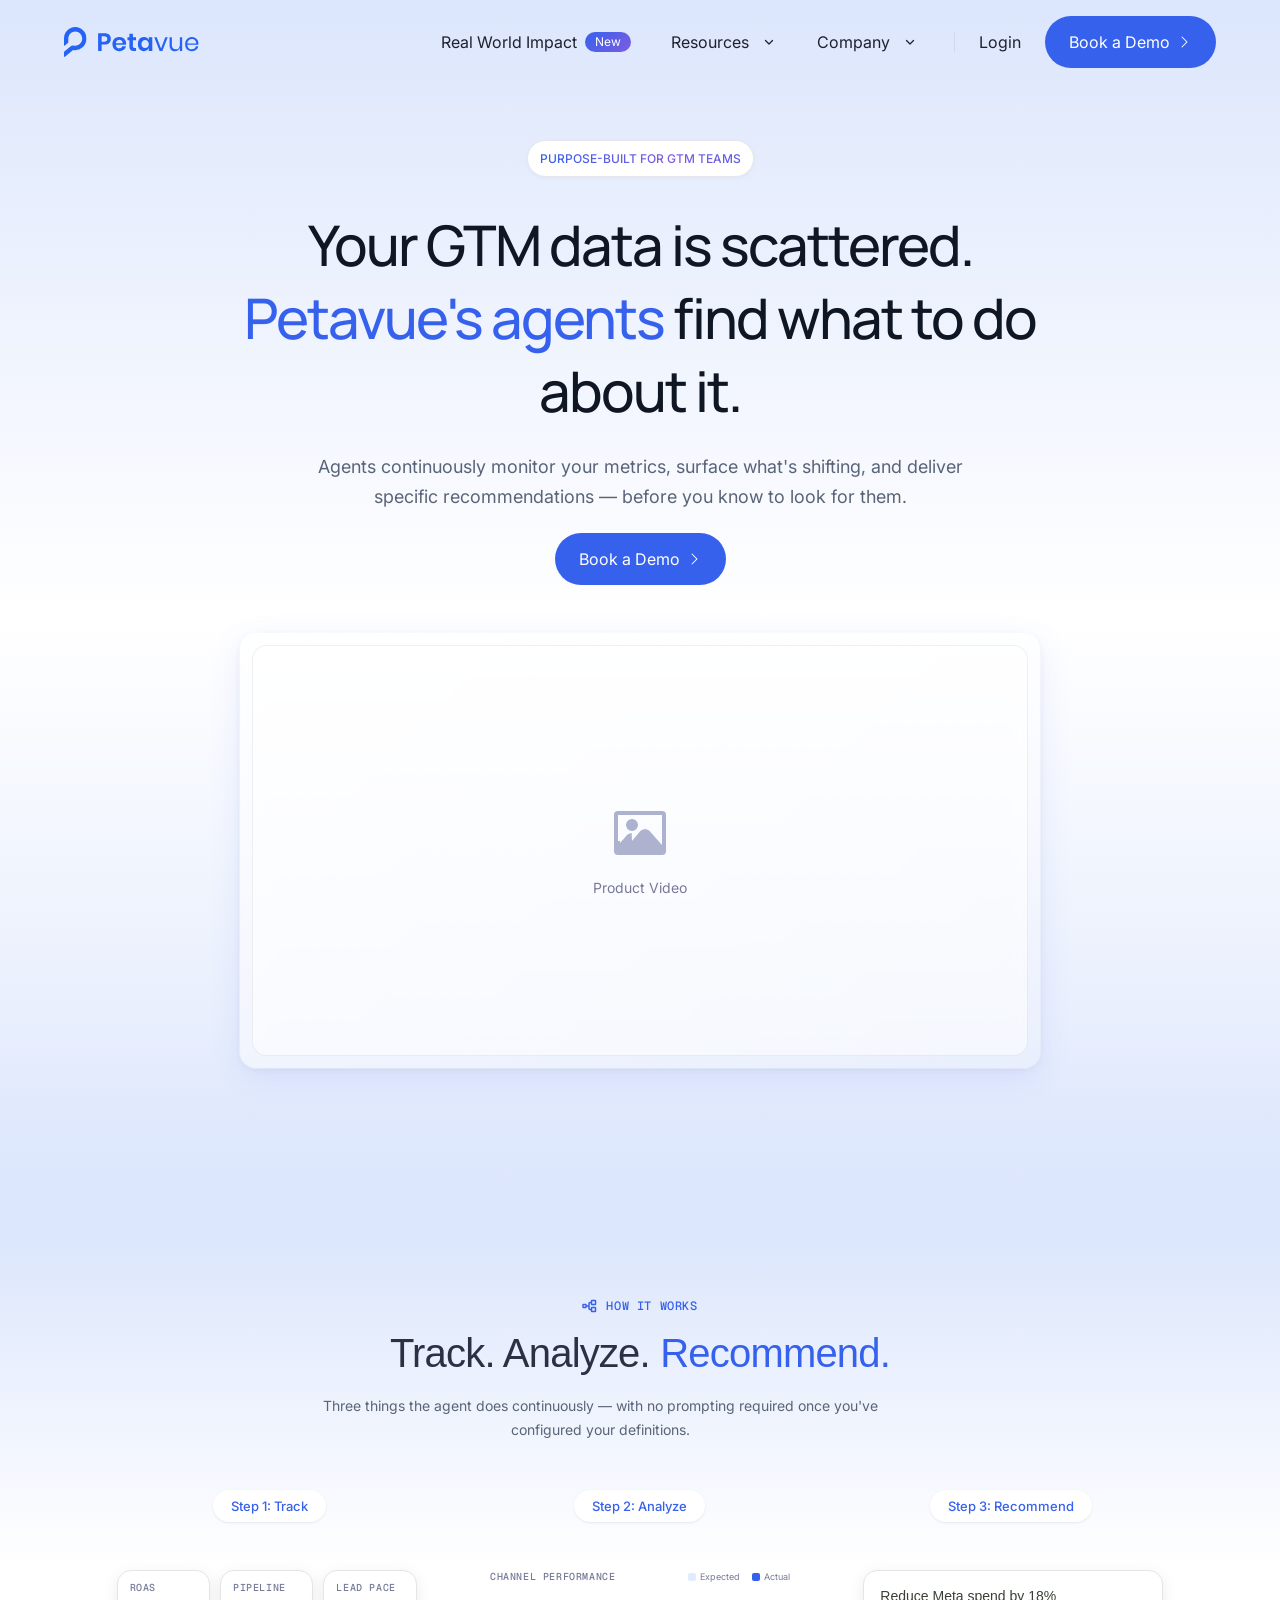
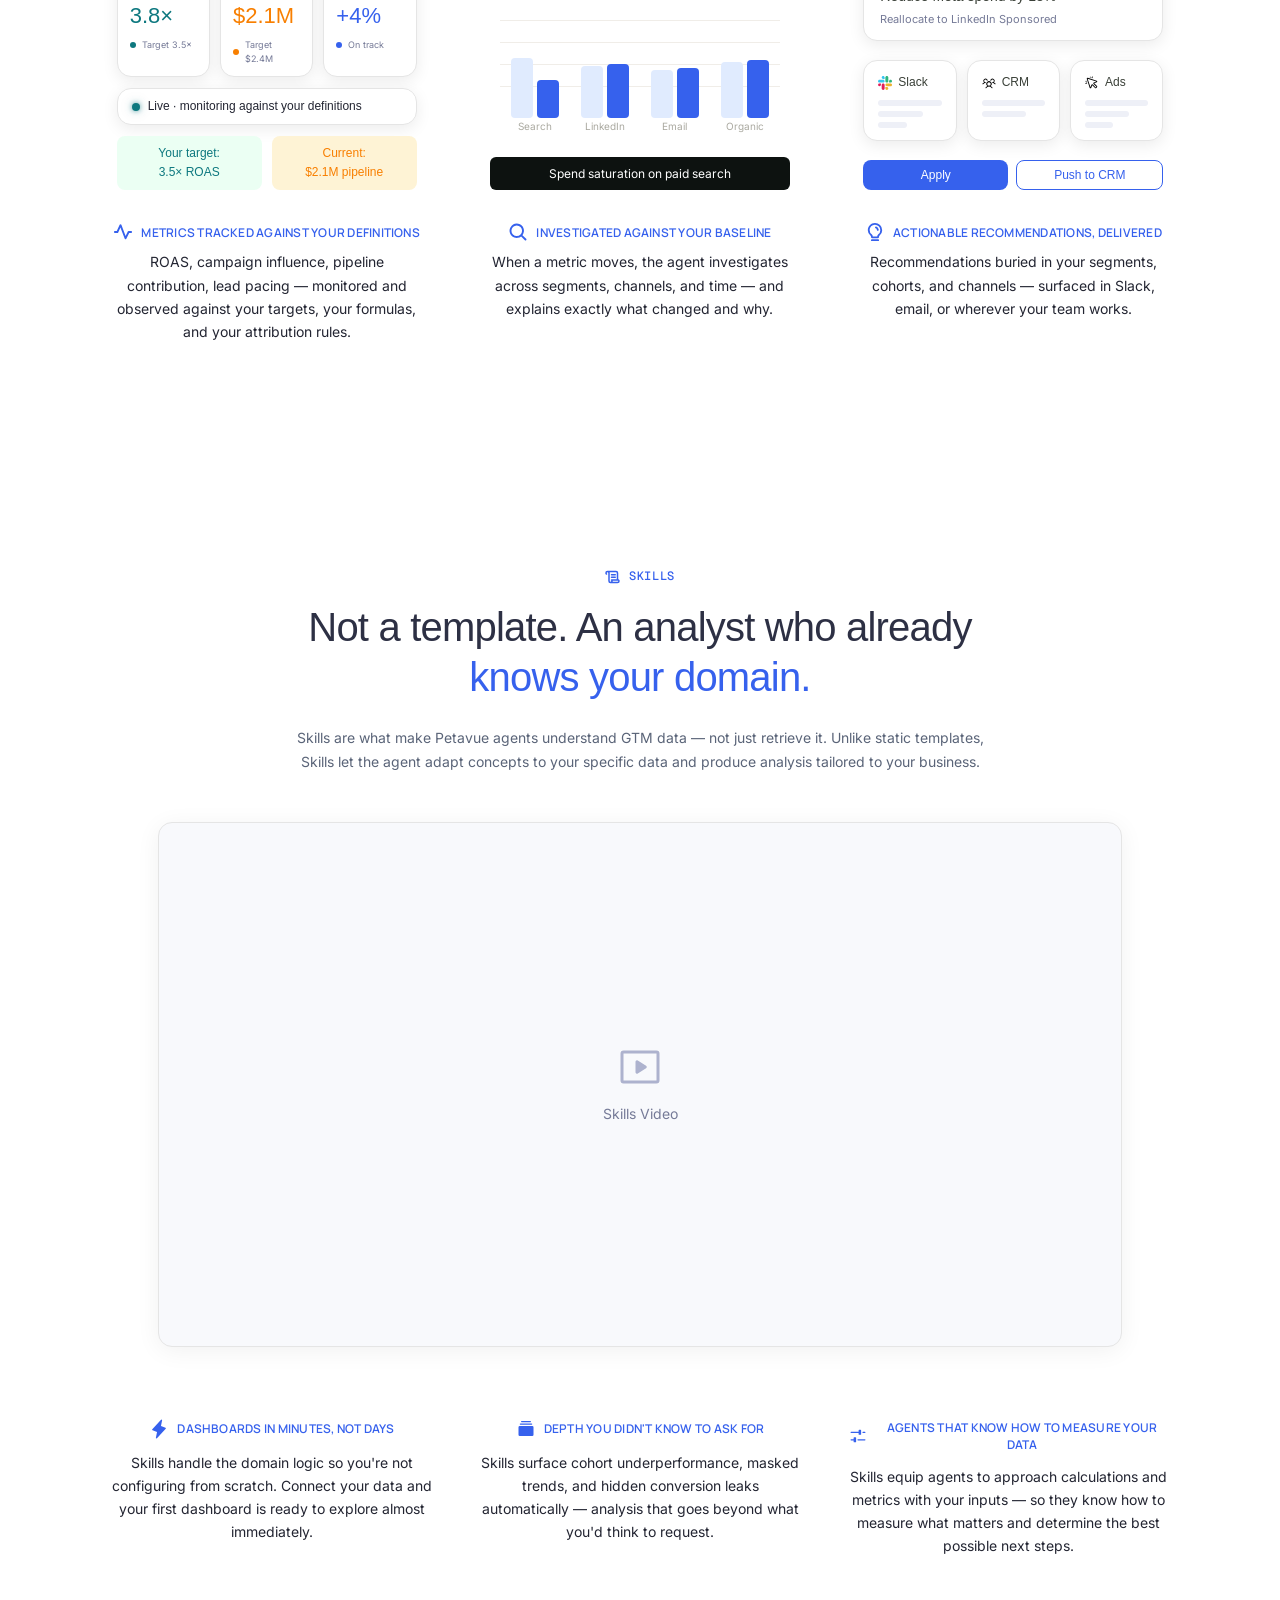
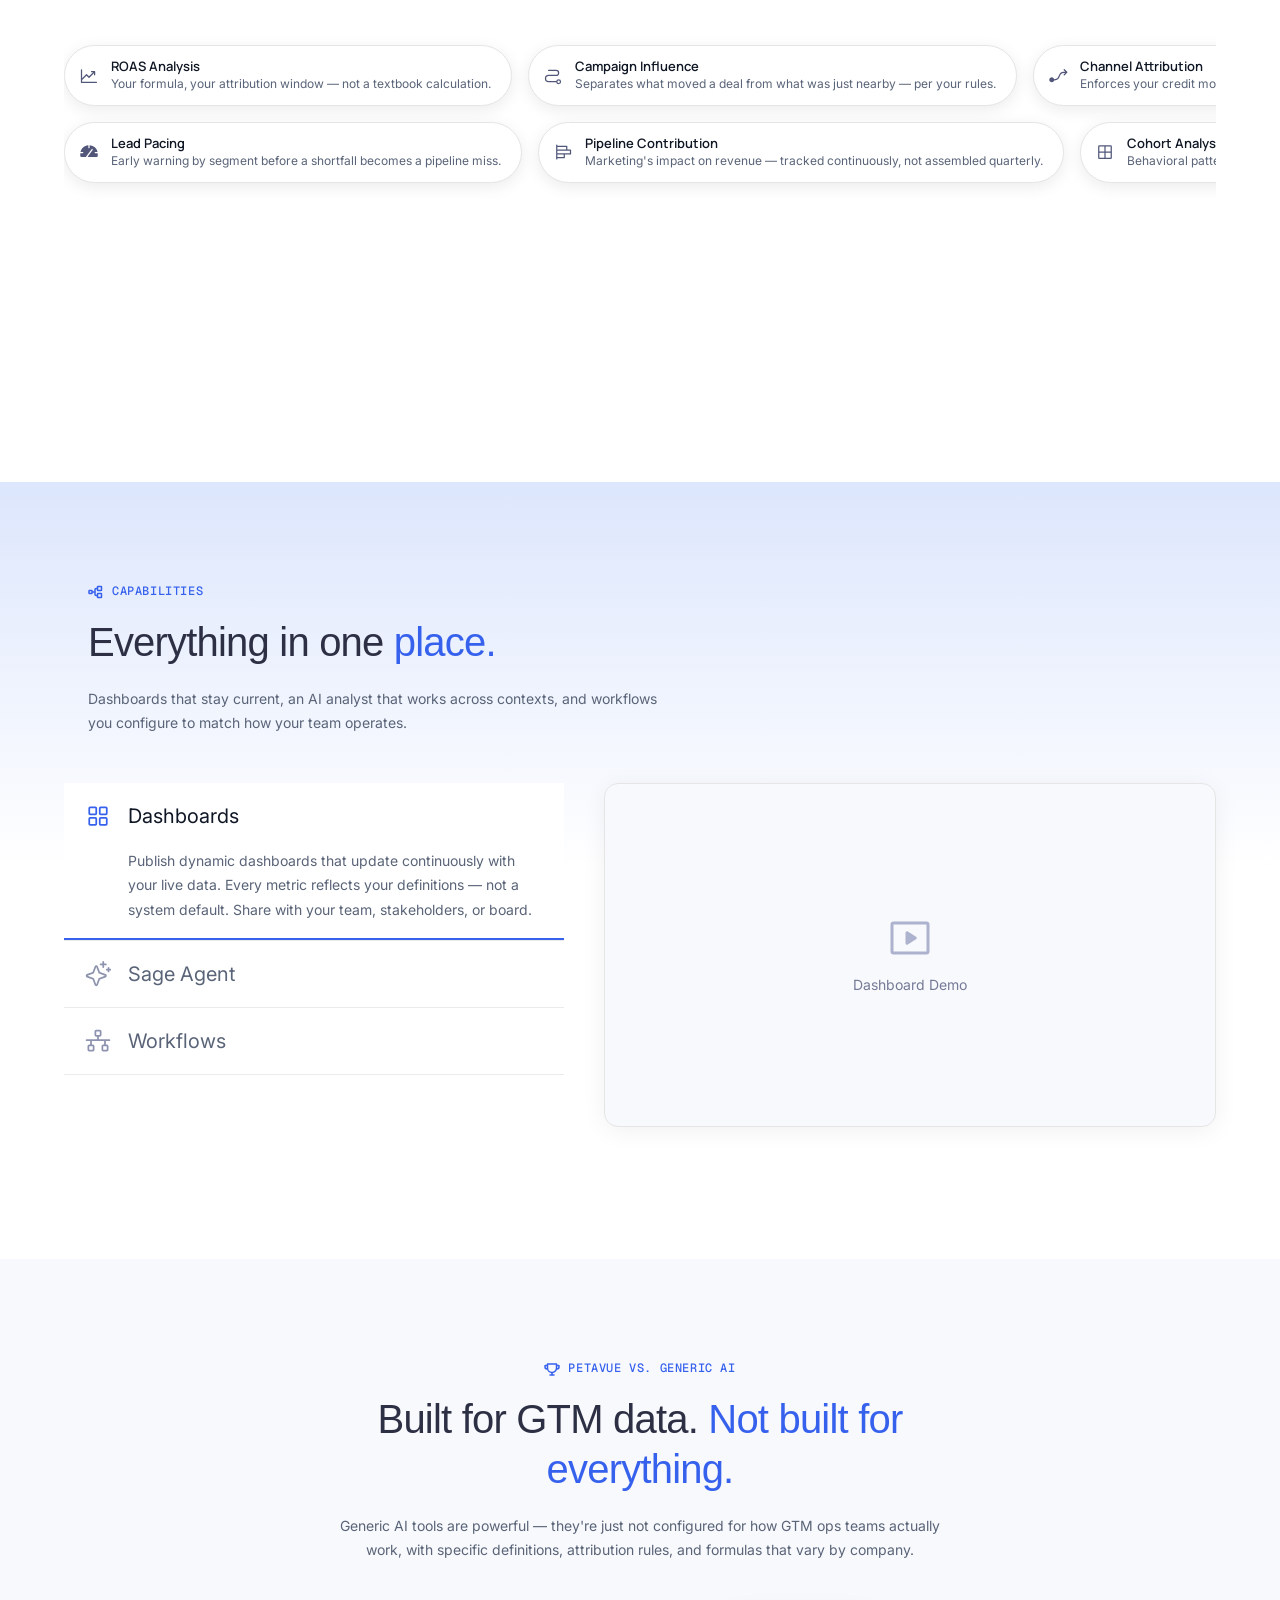
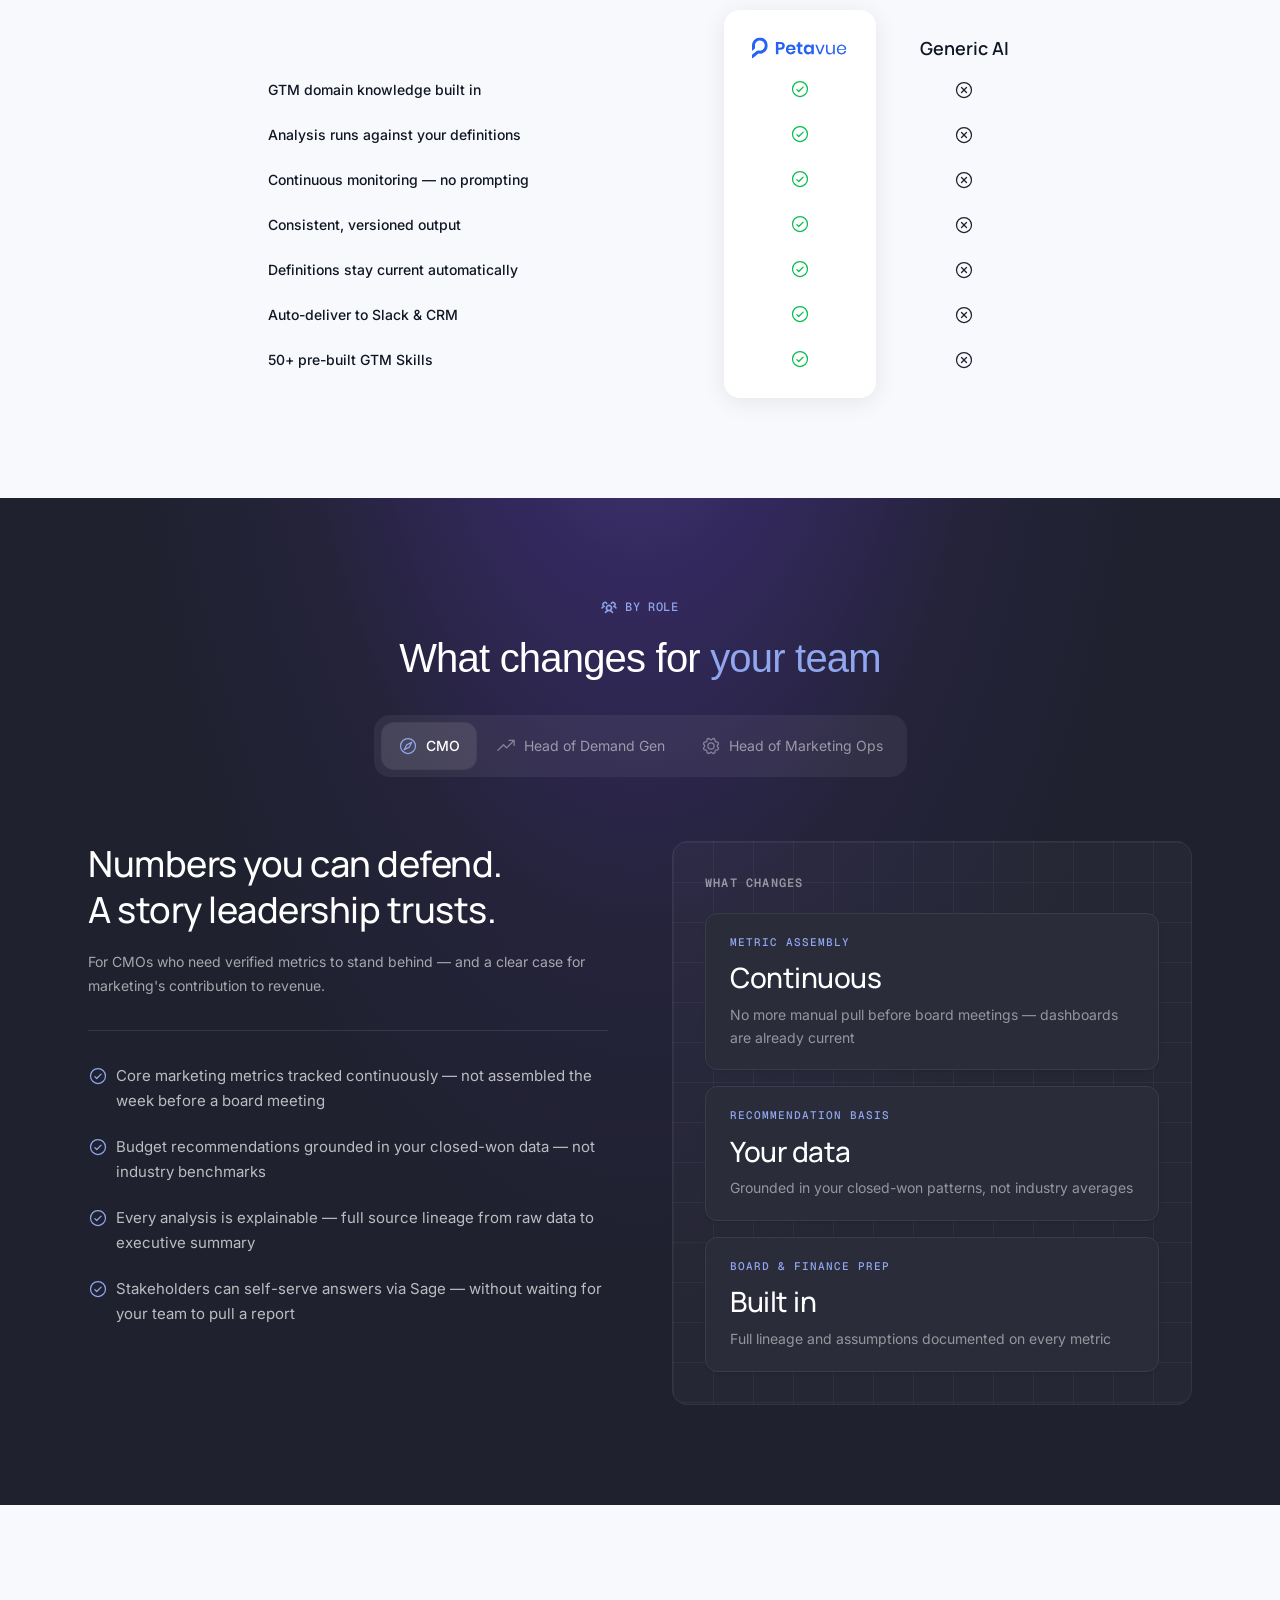
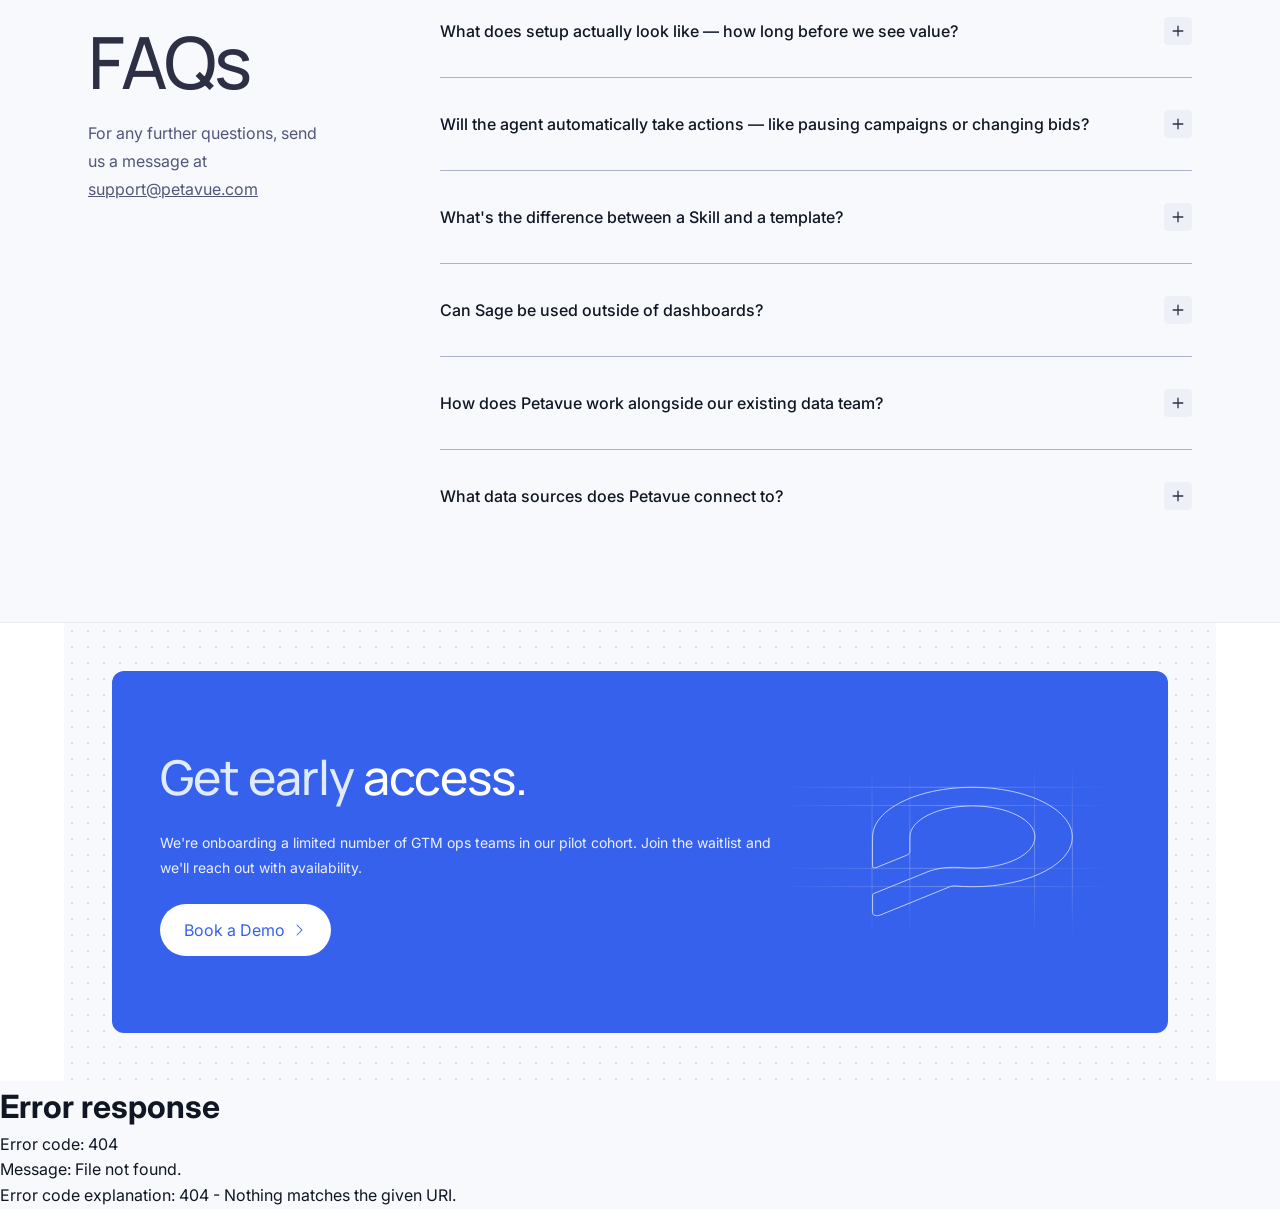
==== commit af174964: "ui tweaks — hero text color fix, skills video label, card height, scroll animations, h1 weight consi" ====
--- a/index.html
+++ b/index.html
@@ -30,7 +30,7 @@
 <section class="mktg-hero" id="how-it-works">
   <div class="mktg-hero-inner">
     <div class="hero-badge"><span class="hero-badge-text">Purpose-built for GTM teams</span></div>
-    <h1>Your GTM data is scattered. <em>Petavue's agents find what to do about it.</em></h1>
+    <h1 style="color: var(--text);">Your GTM data is scattered. <em><span style="color: var(--color-primary-500);">Petavue's agents</span> find what to do about it.</em></h1>
 
     <p class="subtitle">Agents continuously monitor your metrics, surface what's shifting, and deliver specific recommendations — before you know to look for them.</p>
 
@@ -97,8 +97,8 @@
             <span class="ill-live-text">Live · monitoring against your definitions</span>
           </div>
           <div class="ill-pills-row">
-            <div class="ill-pill ill-pill--green">Your target: 3.5× ROAS</div>
-            <div class="ill-pill ill-pill--amber">Current: $2.1M pipeline</div>
+            <div class="ill-pill ill-pill--green">Your target:<br>3.5× ROAS</div>
+            <div class="ill-pill ill-pill--amber">Current:<br>$2.1M pipeline</div>
           </div>
         </div>
       </div>
@@ -215,6 +215,10 @@
   <h2 class="section-heading reveal-on-scroll" style="margin-bottom: 24px;">Not a template. An analyst who already <span style="color: var(--color-primary-500);">knows your domain.</span></h2>
   <p class="section-sub reveal-on-scroll" style="margin-bottom: 48px;">Skills are what make Petavue agents understand GTM data — not just retrieve it. Unlike static templates, Skills let the agent adapt concepts to your specific data and produce analysis tailored to your business.</p>
 
+  <div class="runs-video-placeholder">
+    <svg xmlns="http://www.w3.org/2000/svg" width="48" height="48" fill="none" viewBox="0 0 256 256"><path d="M216,40H40A16,16,0,0,0,24,56V200a16,16,0,0,0,16,16H216a16,16,0,0,0,16-16V56A16,16,0,0,0,216,40ZM40,56H216V200H40ZM164,128a8,8,0,0,1-3.71,6.74l-44,28A8,8,0,0,1,104,156V100a8,8,0,0,1,12.29-6.74l44,28A8,8,0,0,1,164,128Z" fill="#ADB2CE"/></svg>
+    <span class="runs-video-label">Skills Video</span>
+  </div>
   <div class="mktg-runs-cards">
     <!-- Card 1: Dashboards in minutes -->
     <div class="mktg-runs-card reveal-on-scroll">
@@ -323,7 +327,7 @@
   </div>
 
   <!-- Scrolling skill pills -->
-  <div class="skill-pills-marquee">
+  <div class="skill-pills-marquee reveal-on-scroll">
     <div class="skill-pills-row skill-pills-row--left">
       <div class="skill-pills-track">
         <div class="skill-pill-card"><div class="skill-pill-icon"><svg xmlns="http://www.w3.org/2000/svg" width="20" height="20" fill="#52577a" viewBox="0 0 256 256"><path d="M232,208a8,8,0,0,1-8,8H32a8,8,0,0,1-8-8V48a8,8,0,0,1,16,0V156.69l50.34-50.35a8,8,0,0,1,11.32,0L128,132.69,180.69,80H160a8,8,0,0,1,0-16h40a8,8,0,0,1,8,8v40a8,8,0,0,1-16,0V91.31l-58.34,58.35a8,8,0,0,1-11.32,0L96,123.31l-56,56V200H224A8,8,0,0,1,232,208Z"></path></svg></div><div class="skill-pill-text"><span>ROAS Analysis</span><p>Your formula, your attribution window — not a textbook calculation.</p></div></div>
@@ -340,13 +344,13 @@
     </div>
   </div>
 
-  <div class="skills-bottom-row reveal-on-scroll">
-    <div class="mktg-skills-note">
+  <div class="skills-bottom-row">
+    <div class="mktg-skills-note reveal-on-scroll">
       <p><span style="color: var(--color-primary-500);">Add as you grow.</span> Cohort analysis, ABM engagement scoring, media mix modeling, custom ROAS formulas — each new skill absorbs the context already built. No re-implementation. No starting over. <span style="color: var(--color-primary-500);">Build custom skills</span> that encode logic proprietary to your organization and the agent owns them permanently.</p>
     </div>
     <div class="skill-stats-row">
-      <div class="stat-card"><div class="stat-num">50+</div><div class="stat-label">Pre-built GTM Skills across attribution, pacing, ROAS, and pipeline</div></div>
-      <div class="stat-card"><div class="stat-num" style="font-size:28px">Custom</div><div class="stat-label">Build your own Skills for proprietary logic — your formulas, your model</div></div>
+      <div class="stat-card reveal-on-scroll"><div class="stat-num">50+</div><div class="stat-label">Pre-built GTM Skills across attribution, pacing, ROAS, and pipeline</div></div>
+      <div class="stat-card reveal-on-scroll"><div class="stat-num" style="font-size:28px">Custom</div><div class="stat-label">Build your own Skills for proprietary logic — your formulas, your model</div></div>
     </div>
   </div>
 
@@ -426,33 +430,50 @@
     <p class="section-sub reveal-on-scroll">Generic AI tools are powerful — they're just not configured for how GTM ops teams actually work, with specific definitions, attribution rules, and formulas that vary by company.</p>
 
     <div class="matrix-columns reveal-on-scroll">
-      <!-- Petavue column -->
+      <!-- Feature labels column -->
+      <div class="matrix-col matrix-col-labels">
+        <div class="matrix-col-header"><span class="matrix-col-title">Feature</span></div>
+        <ul class="matrix-col-features">
+          <li>GTM domain knowledge built in</li>
+          <li>Analysis runs against your definitions</li>
+          <li>Continuous monitoring — no prompting</li>
+          <li>Consistent, versioned output</li>
+          <li>Definitions stay current automatically</li>
+          <li>Auto-deliver to Slack & CRM</li>
+          <li>50+ pre-built GTM Skills</li>
+        </ul>
+      </div>
+
+      <!-- Icon columns wrapper -->
+      <div class="matrix-icon-cols">
+      <!-- Petavue column — checks only -->
       <div class="matrix-col matrix-col-petavue">
         <div class="matrix-col-header"><img src="assets/petavue-icon.svg" alt="Petavue" class="matrix-col-logo"></div>
-        <ul class="matrix-col-features">
-          <li><svg xmlns="http://www.w3.org/2000/svg" width="20" height="20" fill="#08bd50" viewBox="0 0 256 256"><path d="M173.66,98.34a8,8,0,0,1,0,11.32l-56,56a8,8,0,0,1-11.32,0l-24-24a8,8,0,0,1,11.32-11.32L112,148.69l50.34-50.35A8,8,0,0,1,173.66,98.34ZM232,128A104,104,0,1,1,128,24,104.11,104.11,0,0,1,232,128Zm-16,0a88,88,0,1,0-88,88A88.1,88.1,0,0,0,216,128Z"></path></svg><span>GTM domain knowledge built in</span></li>
-          <li><svg xmlns="http://www.w3.org/2000/svg" width="20" height="20" fill="#08bd50" viewBox="0 0 256 256"><path d="M173.66,98.34a8,8,0,0,1,0,11.32l-56,56a8,8,0,0,1-11.32,0l-24-24a8,8,0,0,1,11.32-11.32L112,148.69l50.34-50.35A8,8,0,0,1,173.66,98.34ZM232,128A104,104,0,1,1,128,24,104.11,104.11,0,0,1,232,128Zm-16,0a88,88,0,1,0-88,88A88.1,88.1,0,0,0,216,128Z"></path></svg><span>Analysis runs against your definitions</span></li>
-          <li><svg xmlns="http://www.w3.org/2000/svg" width="20" height="20" fill="#08bd50" viewBox="0 0 256 256"><path d="M173.66,98.34a8,8,0,0,1,0,11.32l-56,56a8,8,0,0,1-11.32,0l-24-24a8,8,0,0,1,11.32-11.32L112,148.69l50.34-50.35A8,8,0,0,1,173.66,98.34ZM232,128A104,104,0,1,1,128,24,104.11,104.11,0,0,1,232,128Zm-16,0a88,88,0,1,0-88,88A88.1,88.1,0,0,0,216,128Z"></path></svg><span>Continuous monitoring — no prompting</span></li>
-          <li><svg xmlns="http://www.w3.org/2000/svg" width="20" height="20" fill="#08bd50" viewBox="0 0 256 256"><path d="M173.66,98.34a8,8,0,0,1,0,11.32l-56,56a8,8,0,0,1-11.32,0l-24-24a8,8,0,0,1,11.32-11.32L112,148.69l50.34-50.35A8,8,0,0,1,173.66,98.34ZM232,128A104,104,0,1,1,128,24,104.11,104.11,0,0,1,232,128Zm-16,0a88,88,0,1,0-88,88A88.1,88.1,0,0,0,216,128Z"></path></svg><span>Consistent, versioned output</span></li>
-          <li><svg xmlns="http://www.w3.org/2000/svg" width="20" height="20" fill="#08bd50" viewBox="0 0 256 256"><path d="M173.66,98.34a8,8,0,0,1,0,11.32l-56,56a8,8,0,0,1-11.32,0l-24-24a8,8,0,0,1,11.32-11.32L112,148.69l50.34-50.35A8,8,0,0,1,173.66,98.34ZM232,128A104,104,0,1,1,128,24,104.11,104.11,0,0,1,232,128Zm-16,0a88,88,0,1,0-88,88A88.1,88.1,0,0,0,216,128Z"></path></svg><span>Definitions stay current automatically</span></li>
-          <li><svg xmlns="http://www.w3.org/2000/svg" width="20" height="20" fill="#08bd50" viewBox="0 0 256 256"><path d="M173.66,98.34a8,8,0,0,1,0,11.32l-56,56a8,8,0,0,1-11.32,0l-24-24a8,8,0,0,1,11.32-11.32L112,148.69l50.34-50.35A8,8,0,0,1,173.66,98.34ZM232,128A104,104,0,1,1,128,24,104.11,104.11,0,0,1,232,128Zm-16,0a88,88,0,1,0-88,88A88.1,88.1,0,0,0,216,128Z"></path></svg><span>Auto-deliver to Slack & CRM</span></li>
-          <li><svg xmlns="http://www.w3.org/2000/svg" width="20" height="20" fill="#08bd50" viewBox="0 0 256 256"><path d="M173.66,98.34a8,8,0,0,1,0,11.32l-56,56a8,8,0,0,1-11.32,0l-24-24a8,8,0,0,1,11.32-11.32L112,148.69l50.34-50.35A8,8,0,0,1,173.66,98.34ZM232,128A104,104,0,1,1,128,24,104.11,104.11,0,0,1,232,128Zm-16,0a88,88,0,1,0-88,88A88.1,88.1,0,0,0,216,128Z"></path></svg><span>50+ pre-built GTM Skills</span></li>
+        <ul class="matrix-col-features matrix-col-icons">
+          <li><svg xmlns="http://www.w3.org/2000/svg" width="20" height="20" fill="#08bd50" viewBox="0 0 256 256"><path d="M173.66,98.34a8,8,0,0,1,0,11.32l-56,56a8,8,0,0,1-11.32,0l-24-24a8,8,0,0,1,11.32-11.32L112,148.69l50.34-50.35A8,8,0,0,1,173.66,98.34ZM232,128A104,104,0,1,1,128,24,104.11,104.11,0,0,1,232,128Zm-16,0a88,88,0,1,0-88,88A88.1,88.1,0,0,0,216,128Z"></path></svg></li>
+          <li><svg xmlns="http://www.w3.org/2000/svg" width="20" height="20" fill="#08bd50" viewBox="0 0 256 256"><path d="M173.66,98.34a8,8,0,0,1,0,11.32l-56,56a8,8,0,0,1-11.32,0l-24-24a8,8,0,0,1,11.32-11.32L112,148.69l50.34-50.35A8,8,0,0,1,173.66,98.34ZM232,128A104,104,0,1,1,128,24,104.11,104.11,0,0,1,232,128Zm-16,0a88,88,0,1,0-88,88A88.1,88.1,0,0,0,216,128Z"></path></svg></li>
+          <li><svg xmlns="http://www.w3.org/2000/svg" width="20" height="20" fill="#08bd50" viewBox="0 0 256 256"><path d="M173.66,98.34a8,8,0,0,1,0,11.32l-56,56a8,8,0,0,1-11.32,0l-24-24a8,8,0,0,1,11.32-11.32L112,148.69l50.34-50.35A8,8,0,0,1,173.66,98.34ZM232,128A104,104,0,1,1,128,24,104.11,104.11,0,0,1,232,128Zm-16,0a88,88,0,1,0-88,88A88.1,88.1,0,0,0,216,128Z"></path></svg></li>
+          <li><svg xmlns="http://www.w3.org/2000/svg" width="20" height="20" fill="#08bd50" viewBox="0 0 256 256"><path d="M173.66,98.34a8,8,0,0,1,0,11.32l-56,56a8,8,0,0,1-11.32,0l-24-24a8,8,0,0,1,11.32-11.32L112,148.69l50.34-50.35A8,8,0,0,1,173.66,98.34ZM232,128A104,104,0,1,1,128,24,104.11,104.11,0,0,1,232,128Zm-16,0a88,88,0,1,0-88,88A88.1,88.1,0,0,0,216,128Z"></path></svg></li>
+          <li><svg xmlns="http://www.w3.org/2000/svg" width="20" height="20" fill="#08bd50" viewBox="0 0 256 256"><path d="M173.66,98.34a8,8,0,0,1,0,11.32l-56,56a8,8,0,0,1-11.32,0l-24-24a8,8,0,0,1,11.32-11.32L112,148.69l50.34-50.35A8,8,0,0,1,173.66,98.34ZM232,128A104,104,0,1,1,128,24,104.11,104.11,0,0,1,232,128Zm-16,0a88,88,0,1,0-88,88A88.1,88.1,0,0,0,216,128Z"></path></svg></li>
+          <li><svg xmlns="http://www.w3.org/2000/svg" width="20" height="20" fill="#08bd50" viewBox="0 0 256 256"><path d="M173.66,98.34a8,8,0,0,1,0,11.32l-56,56a8,8,0,0,1-11.32,0l-24-24a8,8,0,0,1,11.32-11.32L112,148.69l50.34-50.35A8,8,0,0,1,173.66,98.34ZM232,128A104,104,0,1,1,128,24,104.11,104.11,0,0,1,232,128Zm-16,0a88,88,0,1,0-88,88A88.1,88.1,0,0,0,216,128Z"></path></svg></li>
+          <li><svg xmlns="http://www.w3.org/2000/svg" width="20" height="20" fill="#08bd50" viewBox="0 0 256 256"><path d="M173.66,98.34a8,8,0,0,1,0,11.32l-56,56a8,8,0,0,1-11.32,0l-24-24a8,8,0,0,1,11.32-11.32L112,148.69l50.34-50.35A8,8,0,0,1,173.66,98.34ZM232,128A104,104,0,1,1,128,24,104.11,104.11,0,0,1,232,128Zm-16,0a88,88,0,1,0-88,88A88.1,88.1,0,0,0,216,128Z"></path></svg></li>
         </ul>
       </div>
 
-      <!-- Generic AI column -->
+      <!-- Generic AI column — crosses only -->
       <div class="matrix-col matrix-col-generic">
         <div class="matrix-col-header"><span class="matrix-col-title">Generic AI</span></div>
-        <ul class="matrix-col-features">
-          <li><svg xmlns="http://www.w3.org/2000/svg" width="20" height="20" fill="#1f212e" viewBox="0 0 256 256"><path d="M165.66,101.66,139.31,128l26.35,26.34a8,8,0,0,1-11.32,11.32L128,139.31l-26.34,26.35a8,8,0,0,1-11.32-11.32L116.69,128,90.34,101.66a8,8,0,0,1,11.32-11.32L128,116.69l26.34-26.35a8,8,0,0,1,11.32,11.32ZM232,128A104,104,0,1,1,128,24,104.11,104.11,0,0,1,232,128Zm-16,0a88,88,0,1,0-88,88A88.1,88.1,0,0,0,216,128Z"></path></svg><span>Requires prompt engineering for every query</span></li>
-          <li><svg xmlns="http://www.w3.org/2000/svg" width="20" height="20" fill="#1f212e" viewBox="0 0 256 256"><path d="M165.66,101.66,139.31,128l26.35,26.34a8,8,0,0,1-11.32,11.32L128,139.31l-26.34,26.35a8,8,0,0,1-11.32-11.32L116.69,128,90.34,101.66a8,8,0,0,1,11.32-11.32L128,116.69l26.34-26.35a8,8,0,0,1,11.32,11.32ZM232,128A104,104,0,1,1,128,24,104.11,104.11,0,0,1,232,128Zm-16,0a88,88,0,1,0-88,88A88.1,88.1,0,0,0,216,128Z"></path></svg><span>Uses industry defaults, not your formulas</span></li>
-          <li><svg xmlns="http://www.w3.org/2000/svg" width="20" height="20" fill="#1f212e" viewBox="0 0 256 256"><path d="M165.66,101.66,139.31,128l26.35,26.34a8,8,0,0,1-11.32,11.32L128,139.31l-26.34,26.35a8,8,0,0,1-11.32-11.32L116.69,128,90.34,101.66a8,8,0,0,1,11.32-11.32L128,116.69l26.34-26.35a8,8,0,0,1,11.32,11.32ZM232,128A104,104,0,1,1,128,24,104.11,104.11,0,0,1,232,128Zm-16,0a88,88,0,1,0-88,88A88.1,88.1,0,0,0,216,128Z"></path></svg><span>Manual — runs only when you ask</span></li>
-          <li><svg xmlns="http://www.w3.org/2000/svg" width="20" height="20" fill="#1f212e" viewBox="0 0 256 256"><path d="M165.66,101.66,139.31,128l26.35,26.34a8,8,0,0,1-11.32,11.32L128,139.31l-26.34,26.35a8,8,0,0,1-11.32-11.32L116.69,128,90.34,101.66a8,8,0,0,1,11.32-11.32L128,116.69l26.34-26.35a8,8,0,0,1,11.32,11.32ZM232,128A104,104,0,1,1,128,24,104.11,104.11,0,0,1,232,128Zm-16,0a88,88,0,1,0-88,88A88.1,88.1,0,0,0,216,128Z"></path></svg><span>Different output each time you ask</span></li>
-          <li><svg xmlns="http://www.w3.org/2000/svg" width="20" height="20" fill="#1f212e" viewBox="0 0 256 256"><path d="M165.66,101.66,139.31,128l26.35,26.34a8,8,0,0,1-11.32,11.32L128,139.31l-26.34,26.35a8,8,0,0,1-11.32-11.32L116.69,128,90.34,101.66a8,8,0,0,1,11.32-11.32L128,116.69l26.34-26.35a8,8,0,0,1,11.32,11.32ZM232,128A104,104,0,1,1,128,24,104.11,104.11,0,0,1,232,128Zm-16,0a88,88,0,1,0-88,88A88.1,88.1,0,0,0,216,128Z"></path></svg><span>Re-prompt when business logic changes</span></li>
-          <li><svg xmlns="http://www.w3.org/2000/svg" width="20" height="20" fill="#1f212e" viewBox="0 0 256 256"><path d="M165.66,101.66,139.31,128l26.35,26.34a8,8,0,0,1-11.32,11.32L128,139.31l-26.34,26.35a8,8,0,0,1-11.32-11.32L116.69,128,90.34,101.66a8,8,0,0,1,11.32-11.32L128,116.69l26.34-26.35a8,8,0,0,1,11.32,11.32ZM232,128A104,104,0,1,1,128,24,104.11,104.11,0,0,1,232,128Zm-16,0a88,88,0,1,0-88,88A88.1,88.1,0,0,0,216,128Z"></path></svg><span>Copy-paste results into Slack manually</span></li>
-          <li><svg xmlns="http://www.w3.org/2000/svg" width="20" height="20" fill="#1f212e" viewBox="0 0 256 256"><path d="M165.66,101.66,139.31,128l26.35,26.34a8,8,0,0,1-11.32,11.32L128,139.31l-26.34,26.35a8,8,0,0,1-11.32-11.32L116.69,128,90.34,101.66a8,8,0,0,1,11.32-11.32L128,116.69l26.34-26.35a8,8,0,0,1,11.32,11.32ZM232,128A104,104,0,1,1,128,24,104.11,104.11,0,0,1,232,128Zm-16,0a88,88,0,1,0-88,88A88.1,88.1,0,0,0,216,128Z"></path></svg><span>No GTM-specific skills or templates</span></li>
+        <ul class="matrix-col-features matrix-col-icons">
+          <li><svg xmlns="http://www.w3.org/2000/svg" width="20" height="20" fill="#1f212e" viewBox="0 0 256 256"><path d="M165.66,101.66,139.31,128l26.35,26.34a8,8,0,0,1-11.32,11.32L128,139.31l-26.34,26.35a8,8,0,0,1-11.32-11.32L116.69,128,90.34,101.66a8,8,0,0,1,11.32-11.32L128,116.69l26.34-26.35a8,8,0,0,1,11.32,11.32ZM232,128A104,104,0,1,1,128,24,104.11,104.11,0,0,1,232,128Zm-16,0a88,88,0,1,0-88,88A88.1,88.1,0,0,0,216,128Z"></path></svg></li>
+          <li><svg xmlns="http://www.w3.org/2000/svg" width="20" height="20" fill="#1f212e" viewBox="0 0 256 256"><path d="M165.66,101.66,139.31,128l26.35,26.34a8,8,0,0,1-11.32,11.32L128,139.31l-26.34,26.35a8,8,0,0,1-11.32-11.32L116.69,128,90.34,101.66a8,8,0,0,1,11.32-11.32L128,116.69l26.34-26.35a8,8,0,0,1,11.32,11.32ZM232,128A104,104,0,1,1,128,24,104.11,104.11,0,0,1,232,128Zm-16,0a88,88,0,1,0-88,88A88.1,88.1,0,0,0,216,128Z"></path></svg></li>
+          <li><svg xmlns="http://www.w3.org/2000/svg" width="20" height="20" fill="#1f212e" viewBox="0 0 256 256"><path d="M165.66,101.66,139.31,128l26.35,26.34a8,8,0,0,1-11.32,11.32L128,139.31l-26.34,26.35a8,8,0,0,1-11.32-11.32L116.69,128,90.34,101.66a8,8,0,0,1,11.32-11.32L128,116.69l26.34-26.35a8,8,0,0,1,11.32,11.32ZM232,128A104,104,0,1,1,128,24,104.11,104.11,0,0,1,232,128Zm-16,0a88,88,0,1,0-88,88A88.1,88.1,0,0,0,216,128Z"></path></svg></li>
+          <li><svg xmlns="http://www.w3.org/2000/svg" width="20" height="20" fill="#1f212e" viewBox="0 0 256 256"><path d="M165.66,101.66,139.31,128l26.35,26.34a8,8,0,0,1-11.32,11.32L128,139.31l-26.34,26.35a8,8,0,0,1-11.32-11.32L116.69,128,90.34,101.66a8,8,0,0,1,11.32-11.32L128,116.69l26.34-26.35a8,8,0,0,1,11.32,11.32ZM232,128A104,104,0,1,1,128,24,104.11,104.11,0,0,1,232,128Zm-16,0a88,88,0,1,0-88,88A88.1,88.1,0,0,0,216,128Z"></path></svg></li>
+          <li><svg xmlns="http://www.w3.org/2000/svg" width="20" height="20" fill="#1f212e" viewBox="0 0 256 256"><path d="M165.66,101.66,139.31,128l26.35,26.34a8,8,0,0,1-11.32,11.32L128,139.31l-26.34,26.35a8,8,0,0,1-11.32-11.32L116.69,128,90.34,101.66a8,8,0,0,1,11.32-11.32L128,116.69l26.34-26.35a8,8,0,0,1,11.32,11.32ZM232,128A104,104,0,1,1,128,24,104.11,104.11,0,0,1,232,128Zm-16,0a88,88,0,1,0-88,88A88.1,88.1,0,0,0,216,128Z"></path></svg></li>
+          <li><svg xmlns="http://www.w3.org/2000/svg" width="20" height="20" fill="#1f212e" viewBox="0 0 256 256"><path d="M165.66,101.66,139.31,128l26.35,26.34a8,8,0,0,1-11.32,11.32L128,139.31l-26.34,26.35a8,8,0,0,1-11.32-11.32L116.69,128,90.34,101.66a8,8,0,0,1,11.32-11.32L128,116.69l26.34-26.35a8,8,0,0,1,11.32,11.32ZM232,128A104,104,0,1,1,128,24,104.11,104.11,0,0,1,232,128Zm-16,0a88,88,0,1,0-88,88A88.1,88.1,0,0,0,216,128Z"></path></svg></li>
+          <li><svg xmlns="http://www.w3.org/2000/svg" width="20" height="20" fill="#1f212e" viewBox="0 0 256 256"><path d="M165.66,101.66,139.31,128l26.35,26.34a8,8,0,0,1-11.32,11.32L128,139.31l-26.34,26.35a8,8,0,0,1-11.32-11.32L116.69,128,90.34,101.66a8,8,0,0,1,11.32-11.32L128,116.69l26.34-26.35a8,8,0,0,1,11.32,11.32ZM232,128A104,104,0,1,1,128,24,104.11,104.11,0,0,1,232,128Zm-16,0a88,88,0,1,0-88,88A88.1,88.1,0,0,0,216,128Z"></path></svg></li>
         </ul>
       </div>
+      </div><!-- /matrix-icon-cols -->
     </div>
   </div></div>
 </section>
--- a/style/marketing.css
+++ b/style/marketing.css
@@ -315,7 +315,7 @@
 .mktg-hero h1 {
   font-family: 'Manrope', sans-serif;
   font-size: 56px;
-  font-weight: 600;
+  font-weight: 500;
   line-height: 130%;
   letter-spacing: -2px;
   max-width: 900px;
@@ -331,7 +331,7 @@
   font-weight: 500;
   line-height: 130%;
   letter-spacing: -2px;
-  color: #3661ed;
+  color: inherit;
 }
 .mktg-hero .subtitle {
   font-family: 'Inter', sans-serif;
@@ -539,7 +539,7 @@
   flex-direction: column;
   justify-content: space-between;
   gap: 10px;
-  height: 240px;
+  height: 220px;
 }
 
 /* Body text */
@@ -947,6 +947,9 @@
   margin-top: 48px;
   padding: 8px 24px;
 }
+.skills-bottom-row .mktg-skills-note.reveal-on-scroll { transition-delay: 0s; }
+.skills-bottom-row .stat-card.reveal-on-scroll:nth-child(1) { transition-delay: 0.15s; }
+.skills-bottom-row .stat-card.reveal-on-scroll:nth-child(2) { transition-delay: 0.3s; }
 .skills-bottom-row .mktg-skills-note {
   flex: 1;
   margin-top: 0;
@@ -1070,7 +1073,7 @@
 .cap-demo-panel { display: none; }
 .cap-demo-panel.active { display: block; }
 .cap-video-placeholder {
-  width: 100%; aspect-ratio: 4 / 3; background: var(--color-neutral-50);
+  width: 100%; aspect-ratio: 16 / 9; background: var(--color-neutral-50);
   border: 1px solid #e5e5e5; border-radius: 14px; display: flex; flex-direction: column;
   align-items: center; justify-content: center; gap: 12px;
   box-shadow: 0 4px 24px rgba(0,0,0,0.06);
@@ -1408,14 +1411,19 @@
   margin-bottom: 48px !important;
 }
 
-/* Two-column comparison like pricing cards */
+/* Two-column comparison: labels + icon columns wrapper */
 .matrix-columns {
   display: grid;
-  grid-template-columns: 1fr 1fr;
-  gap: 24px;
+  grid-template-columns: 1fr auto;
+  gap: 32px;
   max-width: 800px;
   margin: 0 auto;
   align-items: flex-start;
+}
+.matrix-icon-cols {
+  display: grid;
+  grid-template-columns: 1fr 1fr;
+  gap: 12px;
 }
 
 .matrix-col {
@@ -1451,26 +1459,50 @@
 }
 .matrix-col-features li svg { flex-shrink: 0; margin-top: 1px; }
 
-/* Petavue — white card with shadow */
+/* Labels column */
+.matrix-col-labels {
+  background: transparent;
+}
+.matrix-col-labels .matrix-col-features li {
+  color: var(--text);
+  font-weight: 500;
+}
+.matrix-col-labels .matrix-col-header {
+  visibility: hidden;
+}
+
+/* Icon-only columns */
+.matrix-col-icons {
+  align-items: center;
+}
+.matrix-col-icons li {
+  justify-content: center;
+}
+
+/* Petavue column */
 .matrix-col-petavue {
   background: #fff;
   box-shadow: 0 4px 24px rgba(0,0,0,0.08);
-}
-.matrix-col-petavue .matrix-col-features li {
-  color: var(--text);
-  font-weight: 500;
-}
-
-/* Generic AI — plain, no card */
+  width: 100%;
+}
+.matrix-col-petavue .matrix-col-header {
+  justify-content: center;
+}
+
+/* Generic AI — plain */
 .matrix-col-generic {
   background: transparent;
+  width: 100%;
+}
+.matrix-col-generic .matrix-col-header {
+  justify-content: center;
 }
 .matrix-col-generic .matrix-col-features li {
   color: var(--color-neutral-500);
 }
 
 @media (max-width: 640px) {
-  .matrix-columns { grid-template-columns: 1fr; }
+  .matrix-icon-cols { grid-template-columns: 80px 80px; }
 }
 
 /* --- Runs itself section --- */
@@ -1503,6 +1535,31 @@
   max-width: 700px;
   margin: 0 auto;
 }
+/* Video placeholder above runs cards */
+.runs-video-placeholder {
+  width: 100%;
+  max-width: 964px;
+  aspect-ratio: 964 / 525;
+  background: var(--color-neutral-50);
+  border: 1px solid #e5e5e5;
+  border-radius: 14px;
+  display: flex;
+  flex-direction: column;
+  align-items: center;
+  justify-content: center;
+  gap: 12px;
+  margin: 0 auto 48px;
+  box-shadow: 0 4px 24px rgba(0,0,0,0.06);
+}
+.runs-video-label {
+  font-family: 'Inter', sans-serif;
+  font-size: 14px;
+  color: var(--color-neutral-500);
+}
+
+/* Hide card scenes */
+.mktg-runs-card .runs-card-scene { display: none; }
+
 .mktg-runs-cards {
   display: grid;
   grid-template-columns: repeat(3, 1fr);
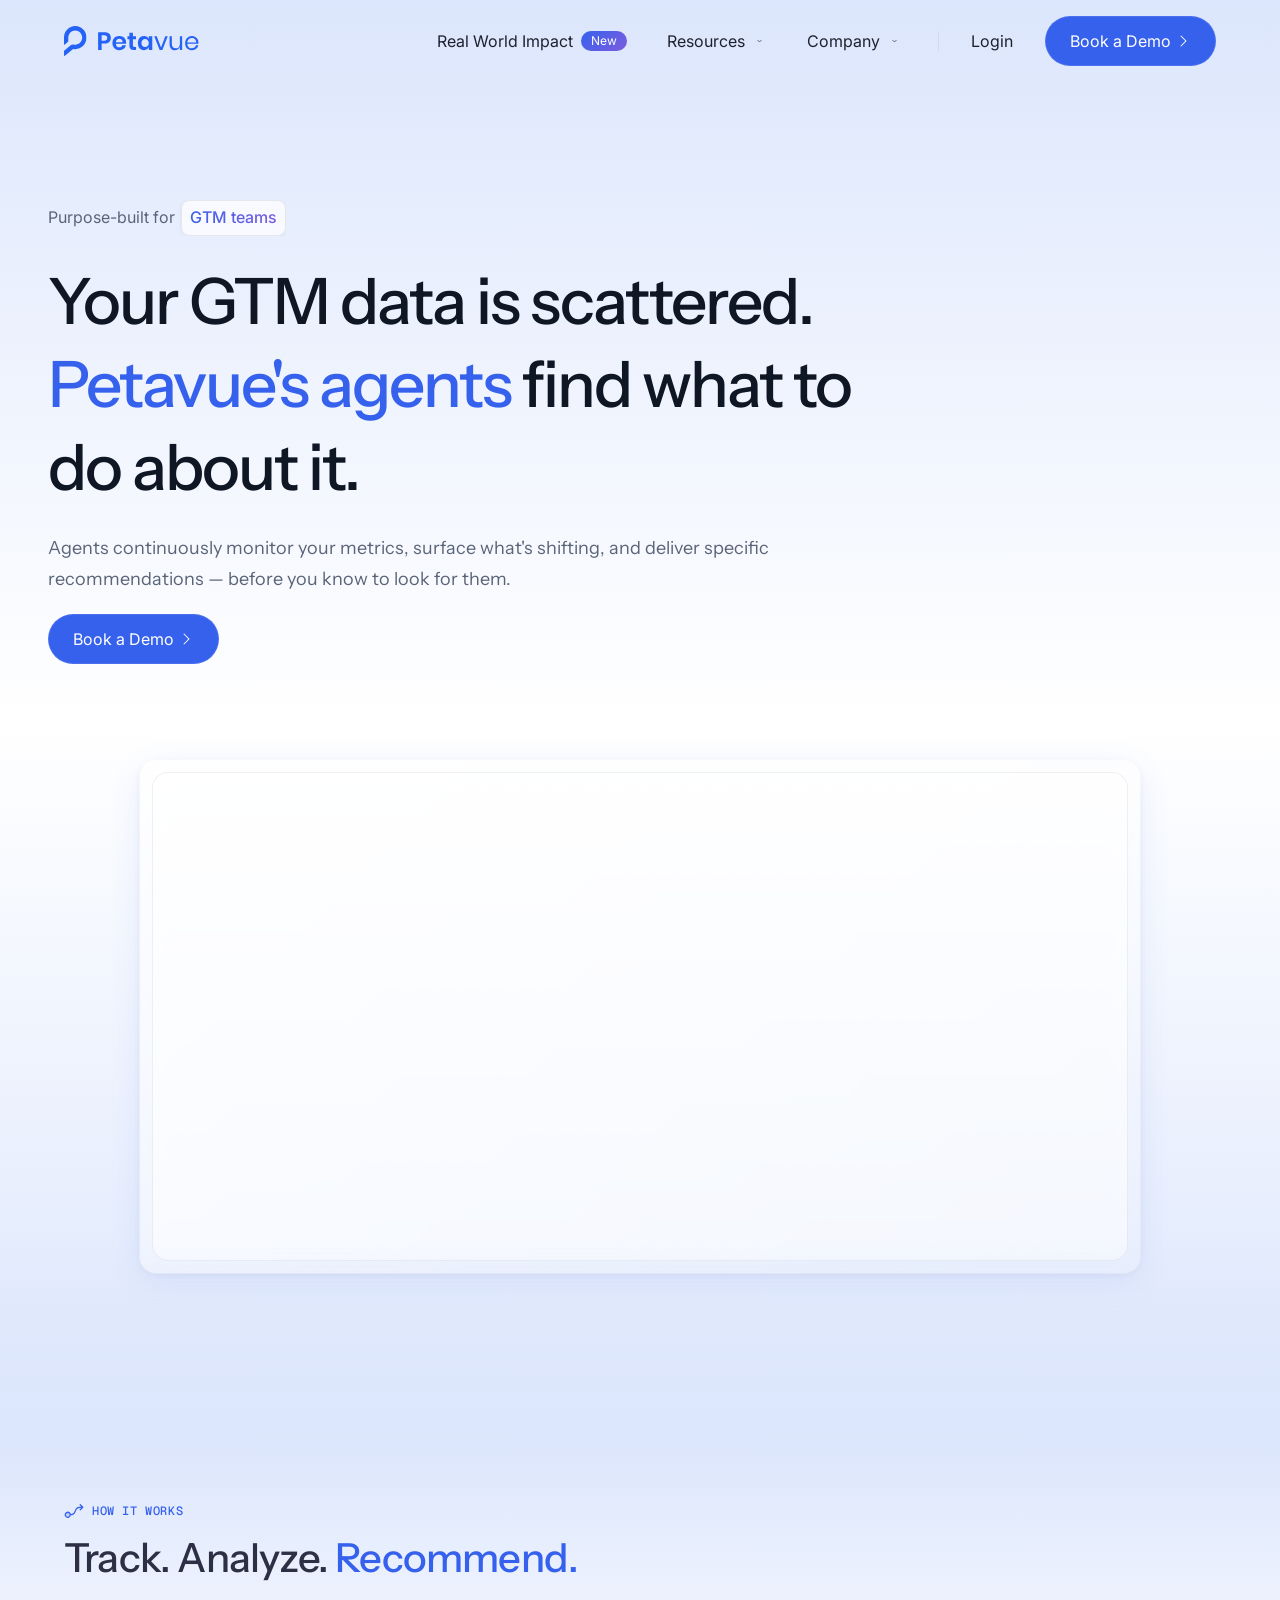
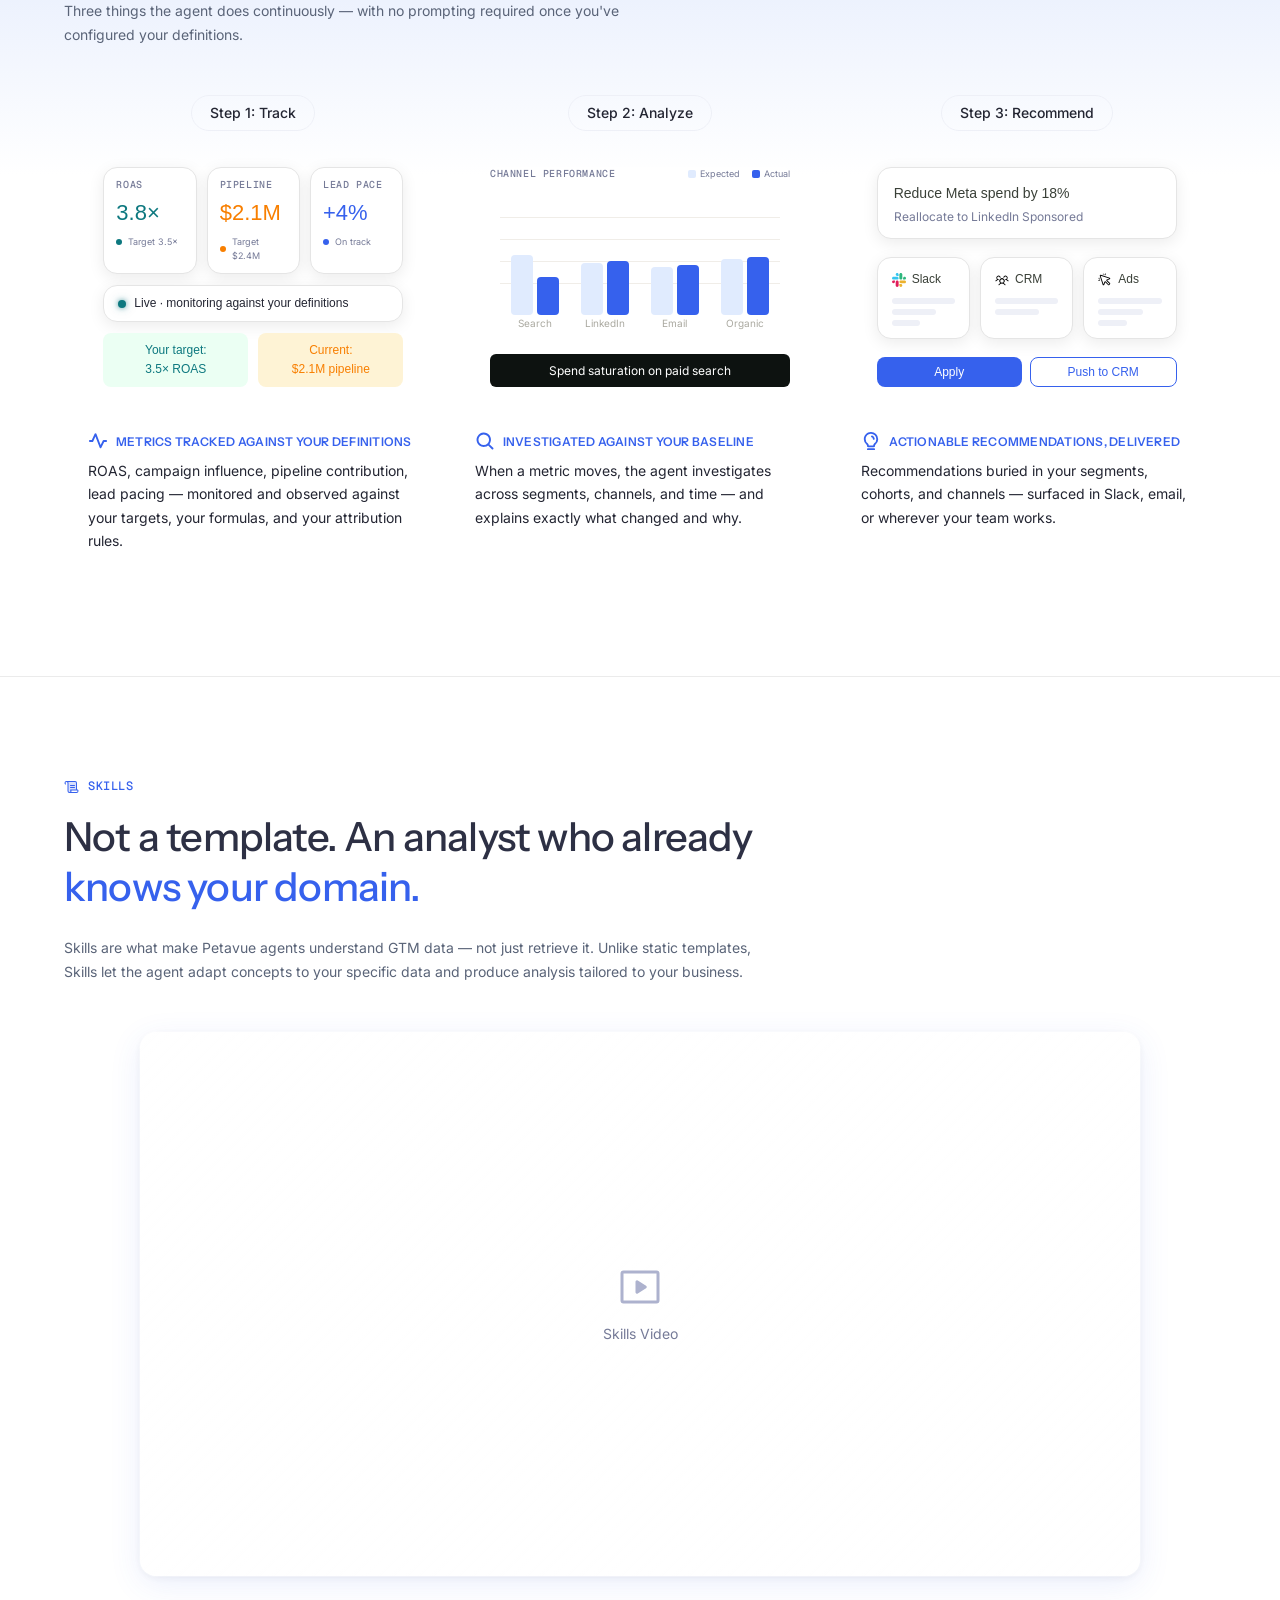
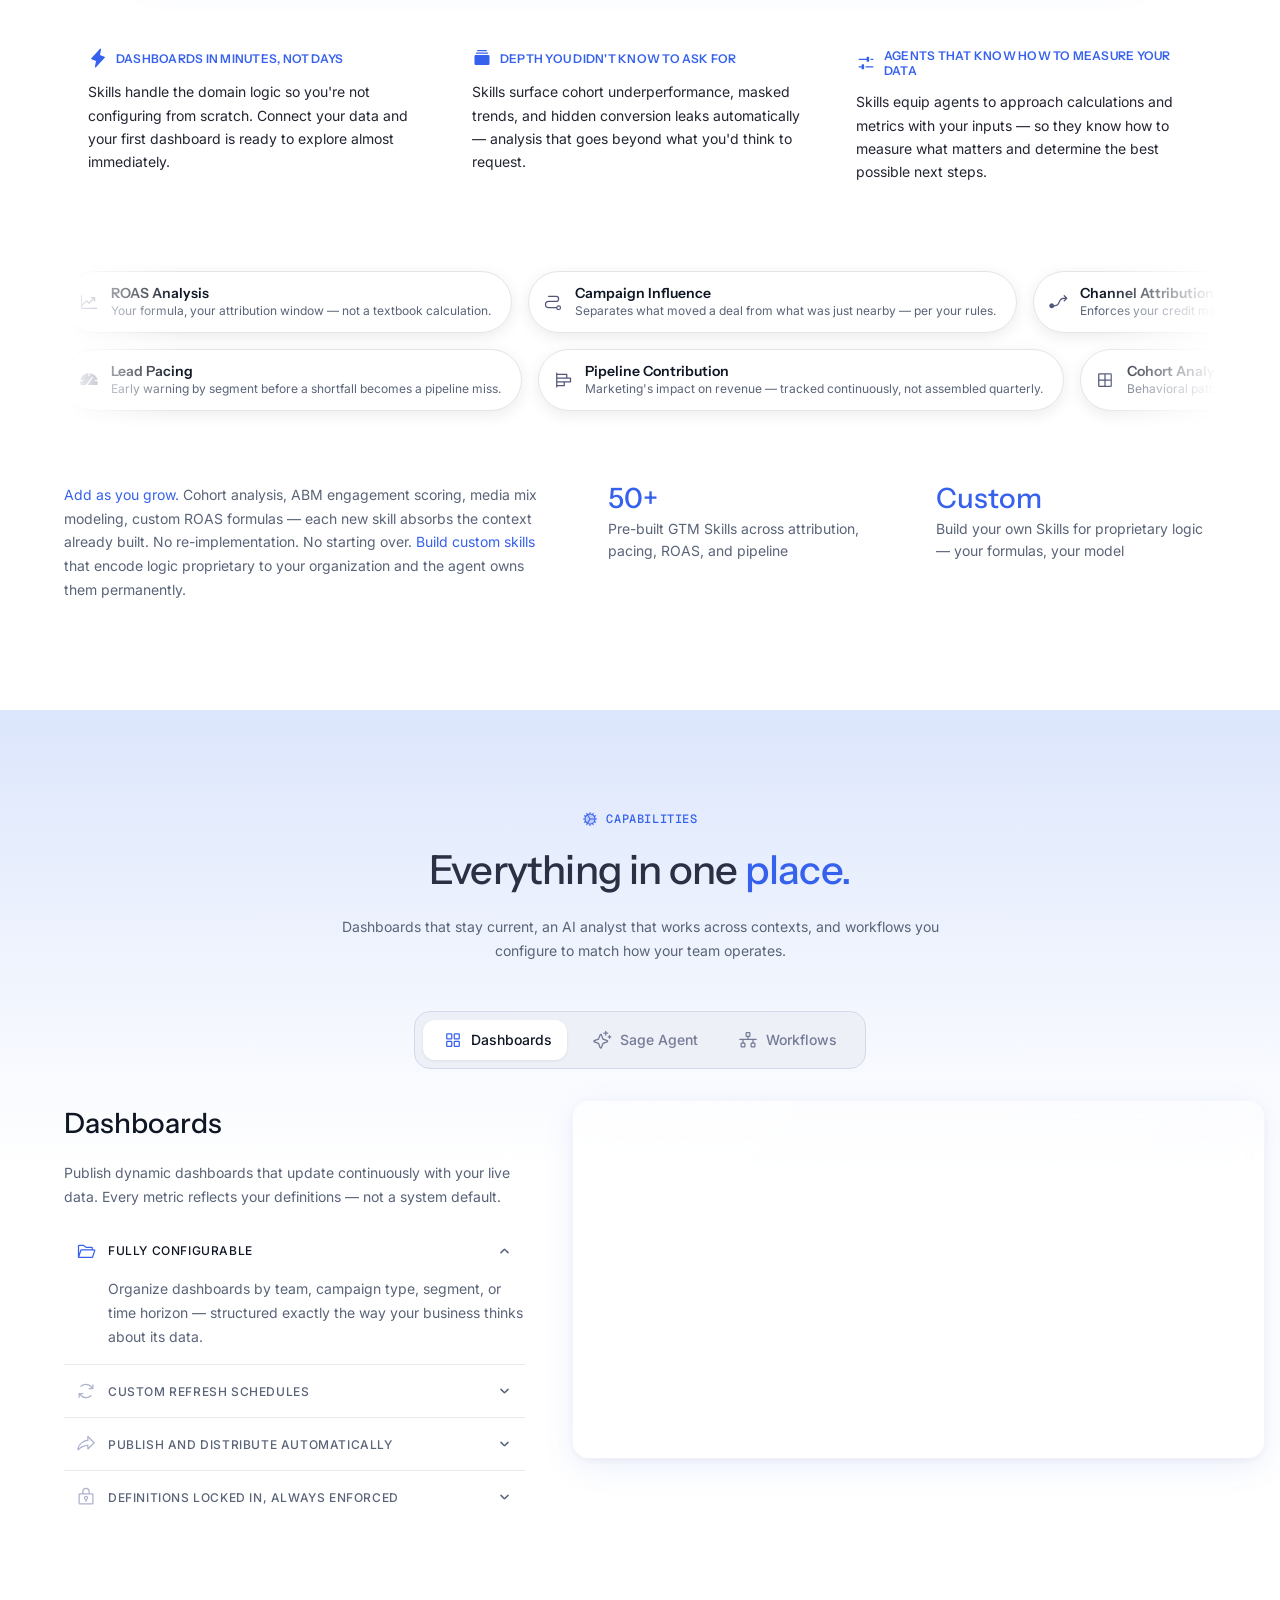
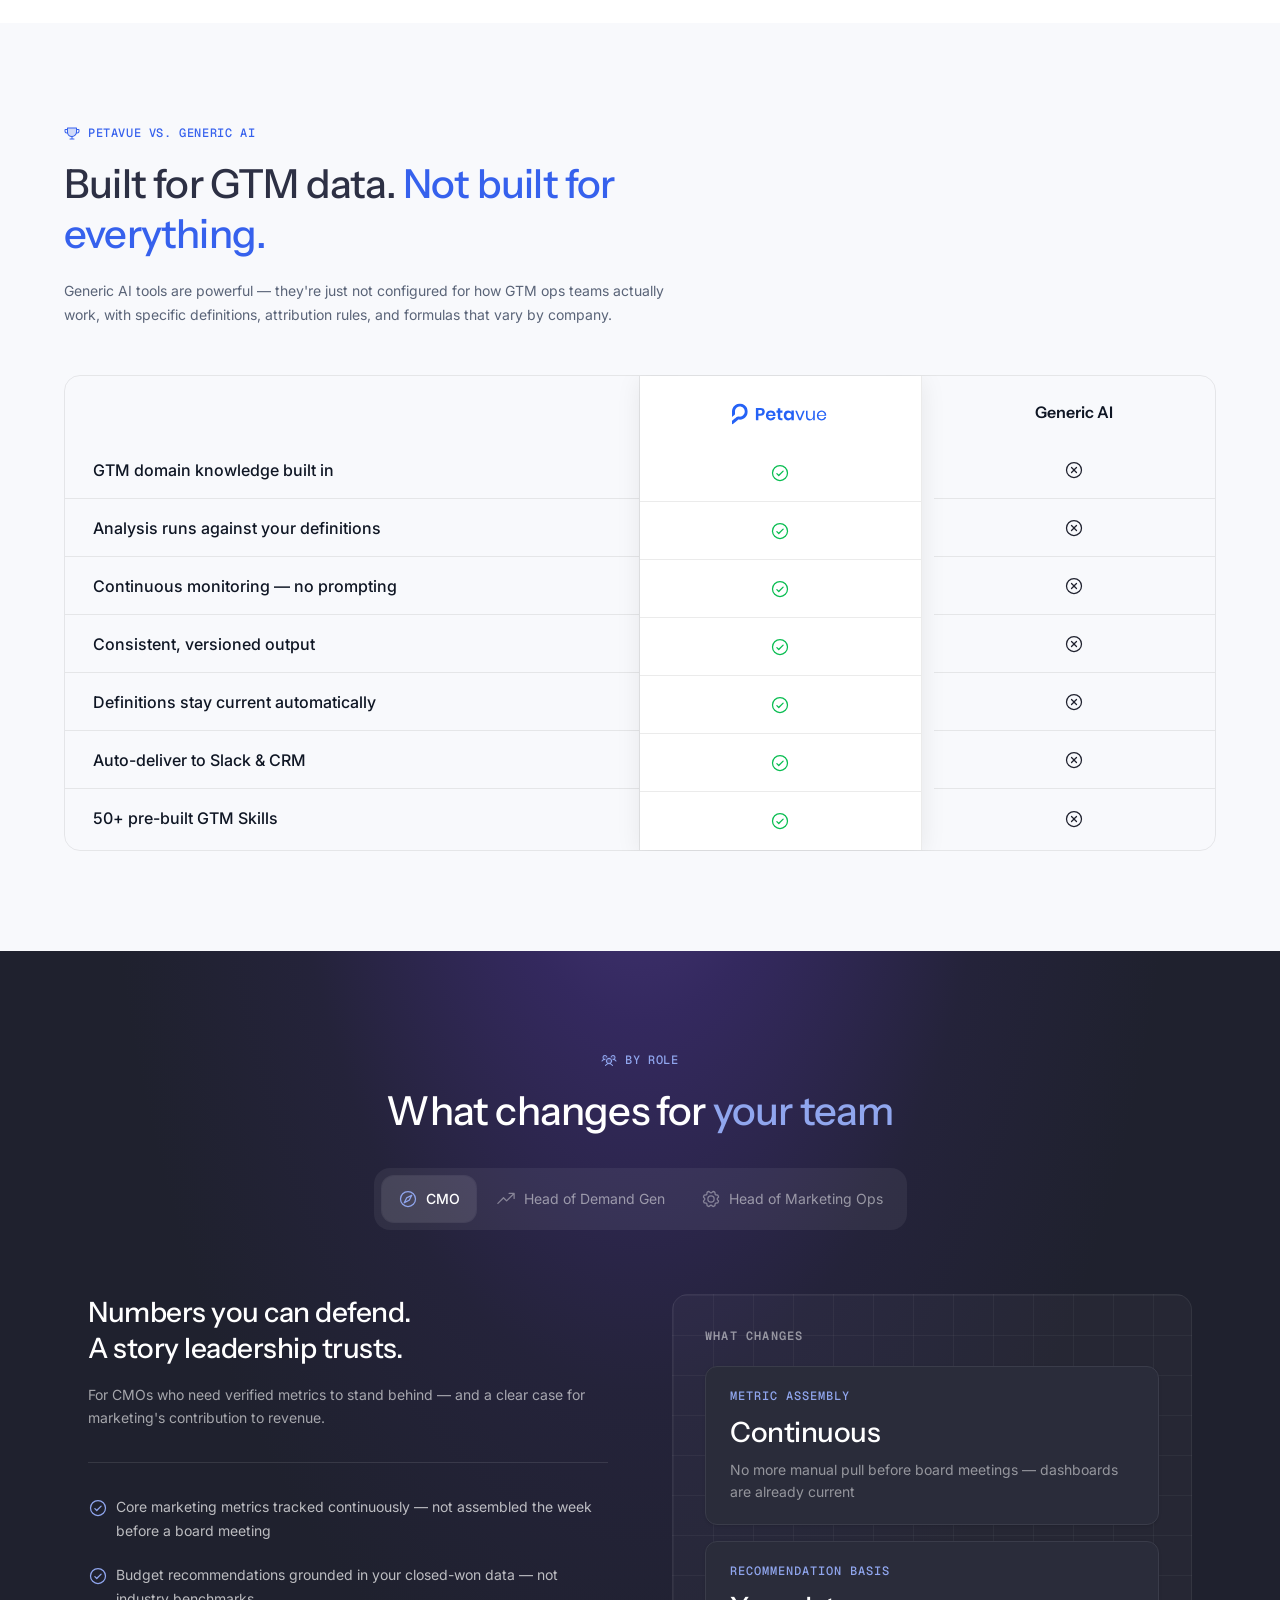
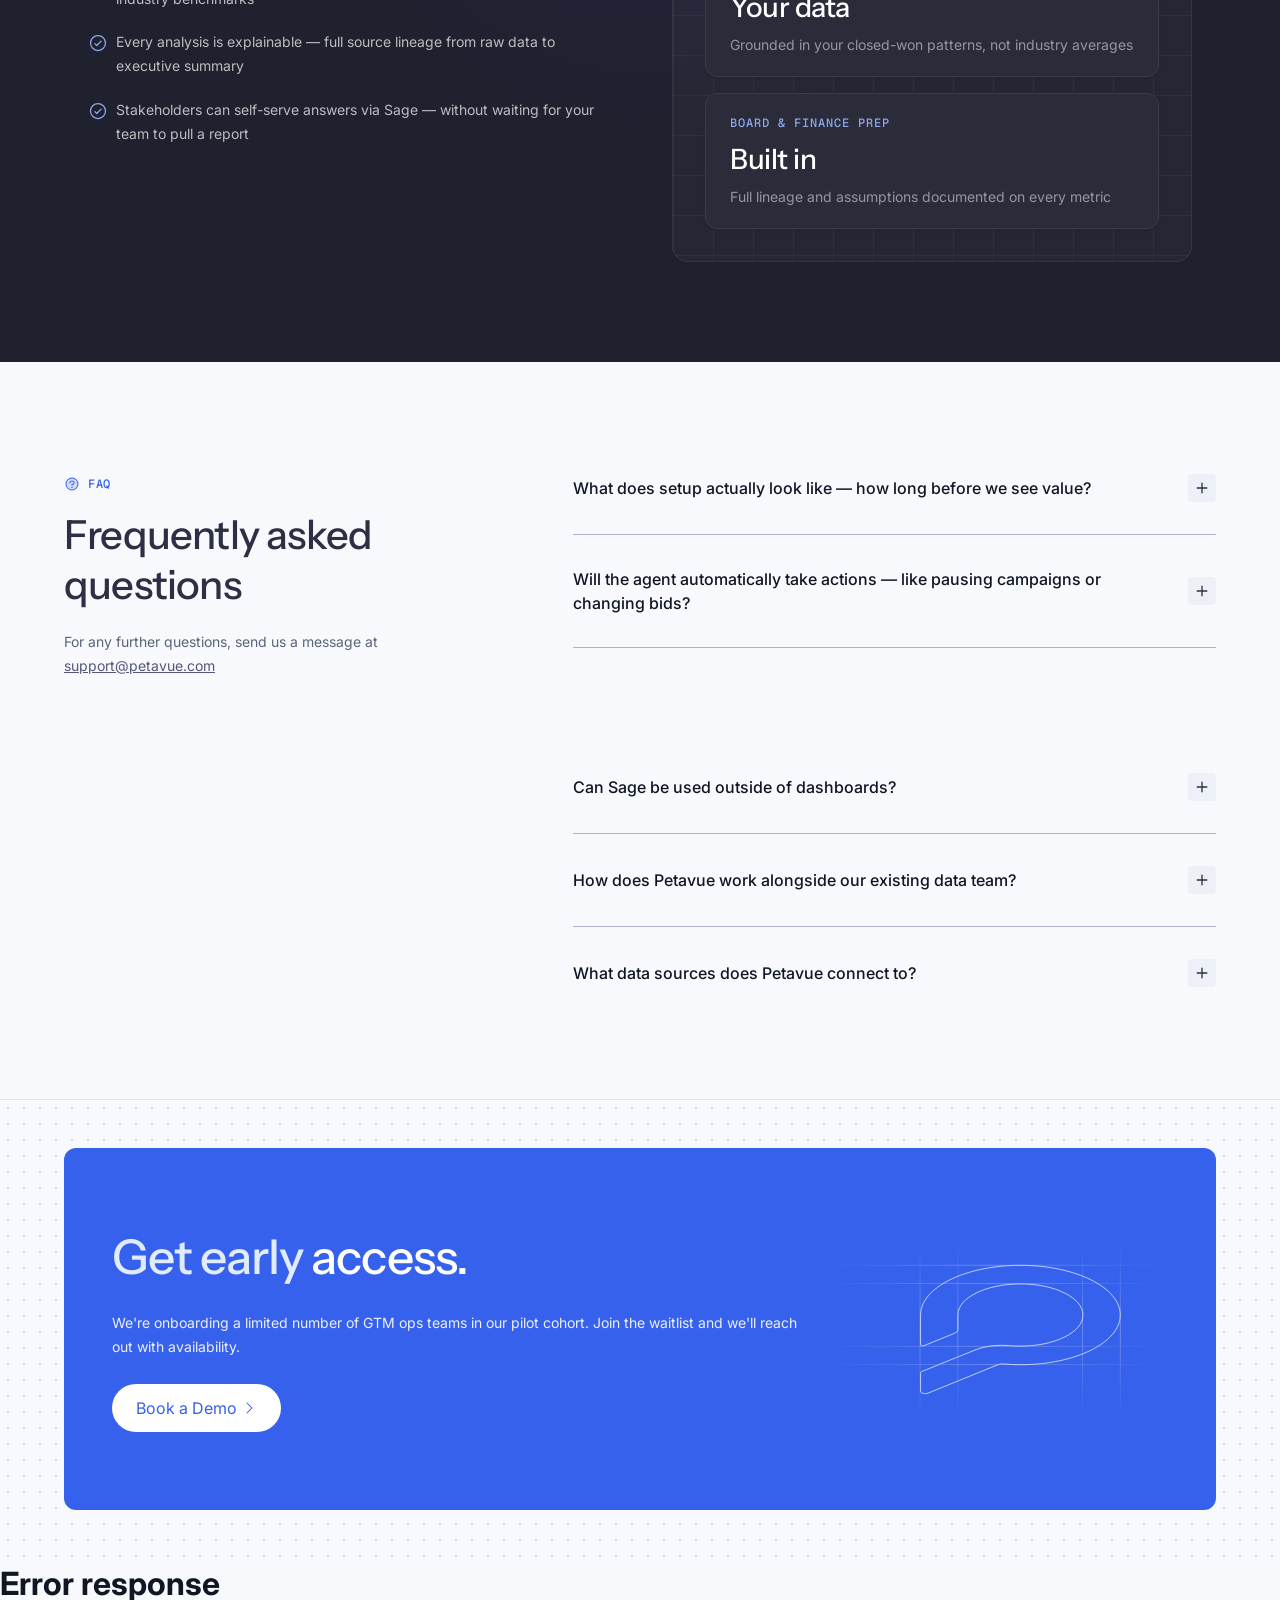
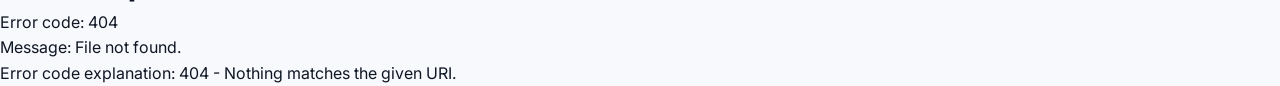
==== commit bc55ca13: "add capability videos, video controls, responsive fixes, and section icon updates - Add Dashboard, S" ====
--- a/index.html
+++ b/index.html
@@ -19,7 +19,7 @@
 <link rel="stylesheet" href="style/colorography.css">
 <link rel="stylesheet" href="style/global.css">
 <link rel="stylesheet" href="style/marketing.css">
-<link href="https://fonts.googleapis.com/css2?family=DM+Sans:ital,opsz,wght@0,9..40,300;0,9..40,400;0,9..40,500;0,9..40,600;0,9..40,700&family=Inter:opsz,wght@14..32,300;14..32,400;14..32,500;14..32,600;14..32,700&family=Manrope:wght@300;400;500;600;700&family=Poppins:wght@400;600&family=Roboto+Mono:wght@400;500&family=Geist+Mono:wght@400;500;600&display=swap" rel="stylesheet">
+<link href="https://fonts.googleapis.com/css2?family=DM+Sans:ital,opsz,wght@0,9..40,300;0,9..40,400;0,9..40,500;0,9..40,600;0,9..40,700&family=Inter:opsz,wght@14..32,300;14..32,400;14..32,500;14..32,600;14..32,700&family=Instrument+Sans:wght@400;500;600;700&family=Poppins:wght@400;600&family=Roboto+Mono:wght@400;500&family=Geist+Mono:wght@400;500;600&display=swap" rel="stylesheet">
 </head>
 <body>
 
@@ -29,7 +29,7 @@
 <!-- HERO -->
 <section class="mktg-hero" id="how-it-works">
   <div class="mktg-hero-inner">
-    <div class="hero-badge"><span class="hero-badge-text">Purpose-built for GTM teams</span></div>
+    <div class="hero-badge">Purpose-built for <span class="hero-badge-keyword">GTM teams</span></div>
     <h1 style="color: var(--text);">Your GTM data is scattered. <em><span style="color: var(--color-primary-500);">Petavue's agents</span> find what to do about it.</em></h1>
 
     <p class="subtitle">Agents continuously monitor your metrics, surface what's shifting, and deliver specific recommendations — before you know to look for them.</p>
@@ -38,12 +38,14 @@
       <a href="https://www.petavue.com/book-a-demo" class="btn-primary">Book a Demo <svg xmlns="http://www.w3.org/2000/svg" viewBox="0 0 256 256" fill="currentColor" width="16" height="16"><path d="M181.66,133.66l-80,80a8,8,0,0,1-11.32-11.32L164.69,128,90.34,53.66a8,8,0,0,1,11.32-11.32l80,80A8,8,0,0,1,181.66,133.66Z"/></svg></a>
       </div>
 
-    <!-- Hero placeholder image -->
-    <div class="hero-media">
-      <div class="hero-media-inner">
-        <svg xmlns="http://www.w3.org/2000/svg" width="64" height="64" fill="none" viewBox="0 0 256 256"><path d="M216,40H40A16,16,0,0,0,24,56V200a16,16,0,0,0,16,16H216a16,16,0,0,0,16-16V56A16,16,0,0,0,216,40ZM40,56H216V200H40ZM96,120a24,24,0,1,0-24-24A24,24,0,0,0,96,120Zm-1.33,8A33.22,33.22,0,0,0,69.34,144L48,168.31V160H40v40H216V176l-42.67-48A33.22,33.22,0,0,0,148,112a33.22,33.22,0,0,0-25.33,16L96,160,94.67,128Z" fill="#ADB2CE"/></svg>
-        <span class="hero-media-sublabel">Product Video</span>
-      </div>
+  </div>
+  <!-- Hero video -->
+  <div class="hero-media">
+    <div class="hero-media-inner video-wrap">
+      <video autoplay muted loop playsinline style="width:100%;display:block;object-fit:contain;border-radius:inherit;">
+        <source src="assets/videos/Hero.mp4" type="video/mp4">
+      </video>
+      <button class="video-play-btn" aria-label="Pause/Play"><svg class="icon-pause" xmlns="http://www.w3.org/2000/svg" viewBox="0 0 256 256"><path d="M216,48V208a16,16,0,0,1-16,16H160a16,16,0,0,1-16-16V48a16,16,0,0,1,16-16h40A16,16,0,0,1,216,48ZM96,32H56A16,16,0,0,0,40,48V208a16,16,0,0,0,16,16H96a16,16,0,0,0,16-16V48A16,16,0,0,0,96,32Z"/></svg><svg class="icon-play" xmlns="http://www.w3.org/2000/svg" viewBox="0 0 256 256"><path d="M232.4,114.49,88.32,26.35a16,16,0,0,0-16.2-.3A15.86,15.86,0,0,0,64,39.87V216.13A15.94,15.94,0,0,0,80,232a16.07,16.07,0,0,0,8.36-2.35L232.4,141.51a15.81,15.81,0,0,0,0-27Z"/></svg></button>
     </div>
   </div>
 
@@ -54,24 +56,18 @@
 <section class="mktg-how-section" data-reveal-parent>
   <div class="padding-global"><div class="container-large">
     <div class="mktg-how-header">
-      <div class="section-label reveal-on-scroll"><svg xmlns="http://www.w3.org/2000/svg" width="16" height="16" fill="#3661ed" viewBox="0 0 256 256"><path d="M160,116h48a20,20,0,0,0,20-20V48a20,20,0,0,0-20-20H160a20,20,0,0,0-20,20V60H128a28,28,0,0,0-28,28v28H76v-4A20,20,0,0,0,56,92H24A20,20,0,0,0,4,112v32a20,20,0,0,0,20,20H56a20,20,0,0,0,20-20v-4h24v28a28,28,0,0,0,28,28h12v12a20,20,0,0,0,20,20h48a20,20,0,0,0,20-20V160a20,20,0,0,0-20-20H160a20,20,0,0,0-20,20v12H128a4,4,0,0,1-4-4V88a4,4,0,0,1,4-4h12V96A20,20,0,0,0,160,116ZM52,140H28V116H52Zm112,24h40v40H164Zm0-112h40V92H164Z"></path></svg>How it works</div>
+      <div class="section-label reveal-on-scroll"><svg xmlns="http://www.w3.org/2000/svg" width="20" height="20" fill="#3661ed" viewBox="0 0 256 256"><path d="M80,176a32,32,0,1,1-32-32A32,32,0,0,1,80,176Z" opacity="0.2"></path><path d="M245.66,74.34l-32-32a8,8,0,0,0-11.32,11.32L220.69,72H208c-49.33,0-61.05,28.12-71.38,52.92-9.38,22.51-16.92,40.59-49.48,42.84a40,40,0,1,0,.1,16c43.26-2.65,54.34-29.15,64.14-52.69C161.41,107,169.33,88,208,88h12.69l-18.35,18.34a8,8,0,0,0,11.32,11.32l32-32A8,8,0,0,0,245.66,74.34ZM48,200a24,24,0,1,1,24-24A24,24,0,0,1,48,200Z"></path></svg>How it works</div>
       <h2 class="section-heading reveal-on-scroll">Track. Analyze. <span style="color: var(--color-primary-500);">Recommend.</span></h2>
       <p class="section-sub reveal-on-scroll">Three things the agent does continuously — with no prompting required once you've configured your definitions.</p>
     </div>
 
     <!-- Step progress + cards wrapper -->
     <div class="hiw-grid-wrap" id="hiw-steps">
-      <!-- Step badges row — aligned to 3-col card grid -->
-      <div class="hiw-steps">
-        <div class="hiw-step-badge"><span>Step 1: Track</span></div>
-        <div class="hiw-step-badge"><span>Step 2: Analyze</span></div>
-        <div class="hiw-step-badge"><span>Step 3: Recommend</span></div>
-      </div>
-
       <div class="mktg-ill-cards">
 
     <!-- Card 1 — Tracks -->
     <div class="mktg-ill-card reveal-on-scroll">
+      <div class="hiw-step-badge"><span>Step 1: Track</span></div>
       <div class="mktg-ill-card-visual">
         <div class="mktg-ill-card-inner">
           <!-- label removed -->
@@ -110,6 +106,7 @@
 
     <!-- Card 2 — Analyzes -->
     <div class="mktg-ill-card reveal-on-scroll">
+      <div class="hiw-step-badge"><span>Step 2: Analyze</span></div>
       <div class="mktg-ill-card-visual">
         <div class="mktg-ill-card-inner">
           <!-- label removed -->
@@ -157,6 +154,7 @@
 
     <!-- Card 3 — Recommend -->
     <div class="mktg-ill-card reveal-on-scroll">
+      <div class="hiw-step-badge"><span>Step 3: Recommend</span></div>
       <div class="mktg-ill-card-visual">
         <div class="mktg-ill-card-inner">
           <!-- label removed -->
@@ -211,7 +209,7 @@
 <!-- SKILLS SECTION -->
 <section class="mktg-skills-section" data-reveal-parent>
   <div class="padding-global"><div class="container-large">
-  <div class="section-label section-label--lined reveal-on-scroll"><svg xmlns="http://www.w3.org/2000/svg" width="16" height="16" fill="#3661ed" viewBox="0 0 256 256"><path d="M92,92a12,12,0,0,1,12-12h60a12,12,0,0,1,0,24H104A12,12,0,0,1,92,92Zm12,52h60a12,12,0,0,0,0-24H104a12,12,0,0,0,0,24Zm132,48a36,36,0,0,1-36,36H88a36,36,0,0,1-36-36V64a12,12,0,0,0-24,0c0,3.73,3.35,6.51,3.38,6.54l-.18-.14h0A12,12,0,1,1,16.81,89.59h0C15.49,88.62,4,79.55,4,64A36,36,0,0,1,40,28H176a36,36,0,0,1,36,36V164h4a12,12,0,0,1,7.2,2.4C224.51,167.38,236,176.45,236,192ZM92.62,172.2A12,12,0,0,1,104,164h84V64a12,12,0,0,0-12-12H73.94A35.88,35.88,0,0,1,76,64V192a12,12,0,0,0,24,0c0-3.58-3.17-6.38-3.2-6.4A12,12,0,0,1,92.62,172.2ZM212,192a7.69,7.69,0,0,0-1.24-4h-87a30.32,30.32,0,0,1,.26,4,35.84,35.84,0,0,1-2.06,12H200A12,12,0,0,0,212,192Z"></path></svg>Skills</div>
+  <div class="section-label section-label--lined reveal-on-scroll"><svg xmlns="http://www.w3.org/2000/svg" width="16" height="16" fill="#3661ed" viewBox="0 0 256 256"><path d="M200,176H104s8,6,8,16a24,24,0,0,1-48,0V64A24,24,0,0,0,40,40H176a24,24,0,0,1,24,24Z" opacity="0.2"></path><path d="M96,104a8,8,0,0,1,8-8h64a8,8,0,0,1,0,16H104A8,8,0,0,1,96,104Zm8,40h64a8,8,0,0,0,0-16H104a8,8,0,0,0,0,16Zm128,48a32,32,0,0,1-32,32H88a32,32,0,0,1-32-32V64a16,16,0,0,0-32,0c0,5.74,4.83,9.62,4.88,9.66h0A8,8,0,0,1,24,88a7.89,7.89,0,0,1-4.79-1.61h0C18.05,85.54,8,77.61,8,64A32,32,0,0,1,40,32H176a32,32,0,0,1,32,32V168h8a8,8,0,0,1,4.8,1.6C222,170.46,232,178.39,232,192ZM96.26,173.48A8.07,8.07,0,0,1,104,168h88V64a16,16,0,0,0-16-16H67.69A31.71,31.71,0,0,1,72,64V192a16,16,0,0,0,32,0c0-5.74-4.83-9.62-4.88-9.66A7.82,7.82,0,0,1,96.26,173.48ZM216,192a12.58,12.58,0,0,0-3.23-8h-94a26.92,26.92,0,0,1,1.21,8,31.82,31.82,0,0,1-4.29,16H200A16,16,0,0,0,216,192Z"></path></svg>Skills</div>
   <h2 class="section-heading reveal-on-scroll" style="margin-bottom: 24px;">Not a template. An analyst who already <span style="color: var(--color-primary-500);">knows your domain.</span></h2>
   <p class="section-sub reveal-on-scroll" style="margin-bottom: 48px;">Skills are what make Petavue agents understand GTM data — not just retrieve it. Unlike static templates, Skills let the agent adapt concepts to your specific data and produce analysis tailored to your business.</p>
 
@@ -360,61 +358,164 @@
 <!-- CAPABILITIES SECTION -->
 <section class="mktg-capabilities-section" id="capabilities" data-reveal-parent>
   <div class="padding-global"><div class="container-large">
-    <div class="section-label reveal-on-scroll"><svg xmlns="http://www.w3.org/2000/svg" width="16" height="16" fill="#3661ed" viewBox="0 0 256 256"><path d="M160,116h48a20,20,0,0,0,20-20V48a20,20,0,0,0-20-20H160a20,20,0,0,0-20,20V60H128a28,28,0,0,0-28,28v28H76v-4A20,20,0,0,0,56,92H24A20,20,0,0,0,4,112v32a20,20,0,0,0,20,20H56a20,20,0,0,0,20-20v-4h24v28a28,28,0,0,0,28,28h12v12a20,20,0,0,0,20,20h48a20,20,0,0,0,20-20V160a20,20,0,0,0-20-20H160a20,20,0,0,0-20,20v12H128a4,4,0,0,1-4-4V88a4,4,0,0,1,4-4h12V96A20,20,0,0,0,160,116ZM52,140H28V116H52Zm112,24h40v40H164Zm0-112h40V92H164Z"></path></svg>Capabilities</div>
+    <div class="section-label reveal-on-scroll"><svg xmlns="http://www.w3.org/2000/svg" width="16" height="16" fill="#3661ed" viewBox="0 0 256 256"><path d="M208,128a80,80,0,1,1-80-80A80,80,0,0,1,208,128Z" opacity="0.2"></path><path d="M232,120H215.63a87.27,87.27,0,0,0-7.74-28.88l14.18-8.19a8,8,0,0,0-8-13.86l-14.2,8.2a88.78,88.78,0,0,0-21.14-21.14l8.2-14.2a8,8,0,0,0-13.86-8l-8.19,14.18A87.27,87.27,0,0,0,136,40.37V24a8,8,0,0,0-16,0V40.37a87.27,87.27,0,0,0-28.88,7.74L82.93,33.93a8,8,0,0,0-13.86,8l8.2,14.2A88.78,88.78,0,0,0,56.13,77.27l-14.2-8.2a8,8,0,0,0-8,13.86l14.18,8.19A87.27,87.27,0,0,0,40.37,120H24a8,8,0,0,0,0,16H40.37a87.27,87.27,0,0,0,7.74,28.88l-14.18,8.19a8,8,0,0,0,4,14.93,7.92,7.92,0,0,0,4-1.07l14.2-8.2a88.78,88.78,0,0,0,21.14,21.14l-8.2,14.2a8,8,0,0,0,13.86,8l8.19-14.18A87.27,87.27,0,0,0,120,215.63V232a8,8,0,0,0,16,0V215.63a87.27,87.27,0,0,0,28.88-7.74l8.19,14.18a8,8,0,0,0,13.86-8l-8.2-14.2a88.78,88.78,0,0,0,21.14-21.14l14.2,8.2A8,8,0,0,0,225,184a8,8,0,0,0-2.92-10.93l-14.18-8.19A87.27,87.27,0,0,0,215.63,136H232a8,8,0,0,0,0-16ZM85.31,185.94a71.92,71.92,0,0,1,0-115.88L118.76,128ZM128,200A71.58,71.58,0,0,1,99.16,194L132.62,136h66.92A72.08,72.08,0,0,1,128,200Zm4.62-80L99.16,62.05a71.94,71.94,0,0,1,100.38,58Z"></path></svg>Capabilities</div>
     <h2 class="section-heading reveal-on-scroll">Everything in one <span style="color: var(--color-primary-500);">place.</span></h2>
     <p class="section-sub reveal-on-scroll">Dashboards that stay current, an AI analyst that works across contexts, and workflows you configure to match how your team operates.</p>
 
-    <!-- Accordion + Demo layout -->
-    <div class="cap-layout">
-      <!-- Left: Accordion -->
-      <div class="cap-accordion">
-        <div class="cap-accordion-item active" data-cap-panel="cap-demo-dashboards">
-          <button class="cap-accordion-trigger">
-            <span class="cap-accordion-icon"><svg xmlns="http://www.w3.org/2000/svg" width="28" height="28" fill="currentColor" viewBox="0 0 256 256"><path d="M104,40H56A16,16,0,0,0,40,56v48a16,16,0,0,0,16,16h48a16,16,0,0,0,16-16V56A16,16,0,0,0,104,40Zm0,64H56V56h48v48Zm96-64H152a16,16,0,0,0-16,16v48a16,16,0,0,0,16,16h48a16,16,0,0,0,16-16V56A16,16,0,0,0,200,40Zm0,64H152V56h48v48Zm-96,32H56a16,16,0,0,0-16,16v48a16,16,0,0,0,16,16h48a16,16,0,0,0,16-16V152A16,16,0,0,0,104,136Zm0,64H56V152h48v48Zm96-64H152a16,16,0,0,0-16,16v48a16,16,0,0,0,16,16h48a16,16,0,0,0,16-16V152A16,16,0,0,0,200,136Zm0,64H152V152h48v48Z"></path></svg></span>
-            <span class="cap-accordion-title">Dashboards</span>
-          </button>
-          <div class="cap-accordion-body">
-            <p>Publish dynamic dashboards that update continuously with your live data. Every metric reflects your definitions — not a system default. Share with your team, stakeholders, or board.</p>
-          </div>
-        </div>
-        <div class="cap-accordion-item" data-cap-panel="cap-demo-sage">
-          <button class="cap-accordion-trigger">
-            <span class="cap-accordion-icon"><svg xmlns="http://www.w3.org/2000/svg" width="28" height="28" fill="currentColor" viewBox="0 0 256 256"><path d="M197.58,129.06,146,110l-19-51.62a15.92,15.92,0,0,0-29.88,0L78,110l-51.62,19a15.92,15.92,0,0,0,0,29.88L78,178l19,51.62a15.92,15.92,0,0,0,29.88,0L146,178l51.62-19a15.92,15.92,0,0,0,0-29.88ZM137,164.22a8,8,0,0,0-4.74,4.74L112,223.85,91.78,169A8,8,0,0,0,87,164.22L32.15,144,87,123.78A8,8,0,0,0,91.78,119L112,64.15,132.22,119a8,8,0,0,0,4.74,4.74L191.85,144ZM144,40a8,8,0,0,1,8-8h16V16a8,8,0,0,1,16,0V32h16a8,8,0,0,1,0,16H184V64a8,8,0,0,1-16,0V48H152A8,8,0,0,1,144,40ZM248,88a8,8,0,0,1-8,8h-8v8a8,8,0,0,1-16,0V96h-8a8,8,0,0,1,0-16h8V72a8,8,0,0,1,16,0v8h8A8,8,0,0,1,248,88Z"></path></svg></span>
-            <span class="cap-accordion-title">Sage Agent</span>
-          </button>
-          <div class="cap-accordion-body">
-            <p>An AI analyst that understands your configured metrics — not a generic chatbot. Works inside dashboards and as a standalone analyst your team can query at any time.</p>
-          </div>
-        </div>
-        <div class="cap-accordion-item" data-cap-panel="cap-demo-workflows">
-          <button class="cap-accordion-trigger">
-            <span class="cap-accordion-icon"><svg xmlns="http://www.w3.org/2000/svg" width="28" height="28" fill="currentColor" viewBox="0 0 256 256"><path d="M232,112H136V88h8a16,16,0,0,0,16-16V40a16,16,0,0,0-16-16H112A16,16,0,0,0,96,40V72a16,16,0,0,0,16,16h8v24H24a8,8,0,0,0,0,16H56v32H48a16,16,0,0,0-16,16v32a16,16,0,0,0,16,16H80a16,16,0,0,0,16-16V176a16,16,0,0,0-16-16H72V128H184v32h-8a16,16,0,0,0-16,16v32a16,16,0,0,0,16,16h32a16,16,0,0,0,16-16V176a16,16,0,0,0-16-16h-8V128h32a8,8,0,0,0,0-16ZM112,40h32V72H112ZM80,208H48V176H80Zm128,0H176V176h32Z"></path></svg></span>
-            <span class="cap-accordion-title">Workflows</span>
-          </button>
-          <div class="cap-accordion-body">
-            <p>Define what the agent monitors, when it alerts, and what it delivers — and where. Configure once; the agent runs them continuously.</p>
-          </div>
-        </div>
-      </div>
-
-      <!-- Right: Video placeholders -->
-      <div class="cap-demo-area">
-        <div class="cap-demo-panel active" id="cap-demo-dashboards">
-          <div class="cap-video-placeholder">
-            <svg xmlns="http://www.w3.org/2000/svg" width="48" height="48" fill="none" viewBox="0 0 256 256"><path d="M216,40H40A16,16,0,0,0,24,56V200a16,16,0,0,0,16,16H216a16,16,0,0,0,16-16V56A16,16,0,0,0,216,40ZM40,56H216V200H40ZM164,128a8,8,0,0,1-3.71,6.74l-44,28A8,8,0,0,1,104,156V100a8,8,0,0,1,12.29-6.74l44,28A8,8,0,0,1,164,128Z" fill="#ADB2CE"/></svg>
-            <span class="cap-video-label">Dashboard Demo</span>
-          </div>
-        </div>
-        <div class="cap-demo-panel" id="cap-demo-sage">
-          <div class="cap-video-placeholder">
-            <svg xmlns="http://www.w3.org/2000/svg" width="48" height="48" fill="none" viewBox="0 0 256 256"><path d="M216,40H40A16,16,0,0,0,24,56V200a16,16,0,0,0,16,16H216a16,16,0,0,0,16-16V56A16,16,0,0,0,216,40ZM40,56H216V200H40ZM164,128a8,8,0,0,1-3.71,6.74l-44,28A8,8,0,0,1,104,156V100a8,8,0,0,1,12.29-6.74l44,28A8,8,0,0,1,164,128Z" fill="#ADB2CE"/></svg>
-            <span class="cap-video-label">Sage Agent Demo</span>
-          </div>
-        </div>
-        <div class="cap-demo-panel" id="cap-demo-workflows">
-          <div class="cap-video-placeholder">
-            <svg xmlns="http://www.w3.org/2000/svg" width="48" height="48" fill="none" viewBox="0 0 256 256"><path d="M216,40H40A16,16,0,0,0,24,56V200a16,16,0,0,0,16,16H216a16,16,0,0,0,16-16V56A16,16,0,0,0,216,40ZM40,56H216V200H40ZM164,128a8,8,0,0,1-3.71,6.74l-44,28A8,8,0,0,1,104,156V100a8,8,0,0,1,12.29-6.74l44,28A8,8,0,0,1,164,128Z" fill="#ADB2CE"/></svg>
-            <span class="cap-video-label">Workflows Demo</span>
+    <!-- Tab strip -->
+    <div class="cap-tabs-strip">
+      <button class="cap-tab is-active" data-cap-tab="dashboards">
+        <span class="cap-tab-icon"><svg xmlns="http://www.w3.org/2000/svg" width="20" height="20" fill="currentColor" viewBox="0 0 256 256"><path d="M104,40H56A16,16,0,0,0,40,56v48a16,16,0,0,0,16,16h48a16,16,0,0,0,16-16V56A16,16,0,0,0,104,40Zm0,64H56V56h48v48Zm96-64H152a16,16,0,0,0-16,16v48a16,16,0,0,0,16,16h48a16,16,0,0,0,16-16V56A16,16,0,0,0,200,40Zm0,64H152V56h48v48Zm-96,32H56a16,16,0,0,0-16,16v48a16,16,0,0,0,16,16h48a16,16,0,0,0,16-16V152A16,16,0,0,0,104,136Zm0,64H56V152h48v48Zm96-64H152a16,16,0,0,0-16,16v48a16,16,0,0,0,16,16h48a16,16,0,0,0,16-16V152A16,16,0,0,0,200,136Zm0,64H152V152h48v48Z"></path></svg></span>
+        <span class="cap-tab-label">Dashboards</span>
+      </button>
+      <button class="cap-tab" data-cap-tab="sage">
+        <span class="cap-tab-icon"><svg xmlns="http://www.w3.org/2000/svg" width="20" height="20" fill="currentColor" viewBox="0 0 256 256"><path d="M197.58,129.06,146,110l-19-51.62a15.92,15.92,0,0,0-29.88,0L78,110l-51.62,19a15.92,15.92,0,0,0,0,29.88L78,178l19,51.62a15.92,15.92,0,0,0,29.88,0L146,178l51.62-19a15.92,15.92,0,0,0,0-29.88ZM137,164.22a8,8,0,0,0-4.74,4.74L112,223.85,91.78,169A8,8,0,0,0,87,164.22L32.15,144,87,123.78A8,8,0,0,0,91.78,119L112,64.15,132.22,119a8,8,0,0,0,4.74,4.74L191.85,144ZM144,40a8,8,0,0,1,8-8h16V16a8,8,0,0,1,16,0V32h16a8,8,0,0,1,0,16H184V64a8,8,0,0,1-16,0V48H152A8,8,0,0,1,144,40ZM248,88a8,8,0,0,1-8,8h-8v8a8,8,0,0,1-16,0V96h-8a8,8,0,0,1,0-16h8V72a8,8,0,0,1,16,0v8h8A8,8,0,0,1,248,88Z"></path></svg></span>
+        <span class="cap-tab-label">Sage Agent</span>
+      </button>
+      <button class="cap-tab" data-cap-tab="workflows">
+        <span class="cap-tab-icon"><svg xmlns="http://www.w3.org/2000/svg" width="20" height="20" fill="currentColor" viewBox="0 0 256 256"><path d="M232,112H136V88h8a16,16,0,0,0,16-16V40a16,16,0,0,0-16-16H112A16,16,0,0,0,96,40V72a16,16,0,0,0,16,16h8v24H24a8,8,0,0,0,0,16H56v32H48a16,16,0,0,0-16,16v32a16,16,0,0,0,16,16H80a16,16,0,0,0,16-16V176a16,16,0,0,0-16-16H72V128H184v32h-8a16,16,0,0,0-16,16v32a16,16,0,0,0,16,16h32a16,16,0,0,0,16-16V176a16,16,0,0,0-16-16h-8V128h32a8,8,0,0,0,0-16ZM112,40h32V72H112ZM80,208H48V176H80Zm128,0H176V176h32Z"></path></svg></span>
+        <span class="cap-tab-label">Workflows</span>
+      </button>
+    </div>
+
+    <!-- Tab panels -->
+    <div class="cap-tabs-wrap">
+      <!-- Panel 1: Dashboards -->
+      <div class="cap-tab-panel is-active" data-cap-panel="dashboards">
+        <div class="cap-panel-layout">
+          <div class="cap-panel-left">
+            <h3 class="cap-panel-title">Dashboards</h3>
+            <p class="cap-tab-desc">Publish dynamic dashboards that update continuously with your live data. Every metric reflects your definitions — not a system default.</p>
+            <div class="cap-panel-accordion">
+              <div class="cap-acc-item is-open" data-cap-acc>
+                <button class="cap-acc-trigger">
+                  <svg xmlns="http://www.w3.org/2000/svg" width="20" height="20" fill="#3661ed" viewBox="0 0 256 256"><path d="M245,110.64A16,16,0,0,0,232,104H216V88a16,16,0,0,0-16-16H130.67L102.94,51.2a16.14,16.14,0,0,0-9.6-3.2H40A16,16,0,0,0,24,64V208h0a8,8,0,0,0,8,8H211.1a8,8,0,0,0,7.59-5.47l28.49-85.47A16.05,16.05,0,0,0,245,110.64ZM93.34,64,123.2,86.4A8,8,0,0,0,128,88h72v16H69.77a16,16,0,0,0-15.18,10.94L40,158.7V64Zm112,136H43.1l26.67-80H232Z"></path></svg>
+                  <span>Fully configurable</span>
+                  <div class="cap-acc-chevron"><svg width="9" height="6" viewBox="0 0 9 6" fill="none" xmlns="http://www.w3.org/2000/svg"><path d="M1 1.35352L4.146 4.49952C4.19245 4.54608 4.24762 4.58302 4.30837 4.60823C4.36911 4.63343 4.43423 4.64641 4.5 4.64641C4.56577 4.64641 4.63089 4.63343 4.69163 4.60823C4.75238 4.58302 4.80755 4.54608 4.854 4.49952L8 1.35352" stroke="currentColor" stroke-width="1.5" stroke-linecap="round" stroke-linejoin="round"/></svg></div>
+                </button>
+                <div class="cap-acc-body"><p>Organize dashboards by team, campaign type, segment, or time horizon — structured exactly the way your business thinks about its data.</p></div>
+              </div>
+              <div class="cap-acc-item" data-cap-acc>
+                <button class="cap-acc-trigger">
+                  <svg xmlns="http://www.w3.org/2000/svg" width="20" height="20" fill="#3661ed" viewBox="0 0 256 256"><path d="M224,48V96a8,8,0,0,1-8,8H168a8,8,0,0,1,0-16h28.69L182.06,73.37a79.56,79.56,0,0,0-56.13-23.43h-.45A79.52,79.52,0,0,0,69.59,72.71,8,8,0,0,1,58.41,61.27a96,96,0,0,1,135,.79L208,76.69V48a8,8,0,0,1,16,0ZM186.41,183.29a80,80,0,0,1-112.47-.66L59.31,168H88a8,8,0,0,0,0-16H40a8,8,0,0,0-8,8v48a8,8,0,0,0,16,0V179.31l14.63,14.63A95.43,95.43,0,0,0,130,222.06h.53a95.36,95.36,0,0,0,67.07-27.33,8,8,0,0,0-11.18-11.44Z"></path></svg>
+                  <span>Custom refresh schedules</span>
+                  <div class="cap-acc-chevron"><svg width="9" height="6" viewBox="0 0 9 6" fill="none" xmlns="http://www.w3.org/2000/svg"><path d="M1 1.35352L4.146 4.49952C4.19245 4.54608 4.24762 4.58302 4.30837 4.60823C4.36911 4.63343 4.43423 4.64641 4.5 4.64641C4.56577 4.64641 4.63089 4.63343 4.69163 4.60823C4.75238 4.58302 4.80755 4.54608 4.854 4.49952L8 1.35352" stroke="currentColor" stroke-width="1.5" stroke-linecap="round" stroke-linejoin="round"/></svg></div>
+                </button>
+                <div class="cap-acc-body"><p>Set dashboards to refresh daily, weekly, or in real time depending on the metric. Your Monday morning pipeline review is ready before anyone opens their laptop — no manual pull required.</p></div>
+              </div>
+              <div class="cap-acc-item" data-cap-acc>
+                <button class="cap-acc-trigger">
+                  <svg xmlns="http://www.w3.org/2000/svg" width="20" height="20" fill="#3661ed" viewBox="0 0 256 256"><path d="M237.66,106.35l-80-80A8,8,0,0,0,144,32V72.35c-25.94,2.22-54.59,14.92-78.16,34.91-28.38,24.08-46.05,55.11-49.76,87.37a12,12,0,0,0,20.68,9.58h0c11-11.71,50.14-48.74,107.24-52V192a8,8,0,0,0,13.66,5.65l80-80A8,8,0,0,0,237.66,106.35ZM160,172.69V144a8,8,0,0,0-8-8c-28.08,0-55.43,7.33-81.29,21.8a196.17,196.17,0,0,0-36.57,26.52c5.8-23.84,20.42-46.51,42.05-64.86C99.41,99.77,127.75,88,152,88a8,8,0,0,0,8-8V51.32L220.69,112Z"></path></svg>
+                  <span>Publish and distribute automatically</span>
+                  <div class="cap-acc-chevron"><svg width="9" height="6" viewBox="0 0 9 6" fill="none" xmlns="http://www.w3.org/2000/svg"><path d="M1 1.35352L4.146 4.49952C4.19245 4.54608 4.24762 4.58302 4.30837 4.60823C4.36911 4.63343 4.43423 4.64641 4.5 4.64641C4.56577 4.64641 4.63089 4.63343 4.69163 4.60823C4.75238 4.58302 4.80755 4.54608 4.854 4.49952L8 1.35352" stroke="currentColor" stroke-width="1.5" stroke-linecap="round" stroke-linejoin="round"/></svg></div>
+                </button>
+                <div class="cap-acc-body"><p>Send dashboard snapshots to Slack channels on a schedule. Stops the cycle of copying numbers into slides manually every week.</p></div>
+              </div>
+              <div class="cap-acc-item" data-cap-acc>
+                <button class="cap-acc-trigger">
+                  <svg xmlns="http://www.w3.org/2000/svg" width="20" height="20" fill="#3661ed" viewBox="0 0 256 256"><path d="M128,112a28,28,0,0,0-8,54.83V184a8,8,0,0,0,16,0V166.83A28,28,0,0,0,128,112Zm0,40a12,12,0,1,1,12-12A12,12,0,0,1,128,152Zm80-72H176V56a48,48,0,0,0-96,0V80H48A16,16,0,0,0,32,96V208a16,16,0,0,0,16,16H208a16,16,0,0,0,16-16V96A16,16,0,0,0,208,80ZM96,56a32,32,0,0,1,64,0V80H96ZM208,208H48V96H208V208Z"></path></svg>
+                  <span>Definitions locked in, always enforced</span>
+                  <div class="cap-acc-chevron"><svg width="9" height="6" viewBox="0 0 9 6" fill="none" xmlns="http://www.w3.org/2000/svg"><path d="M1 1.35352L4.146 4.49952C4.19245 4.54608 4.24762 4.58302 4.30837 4.60823C4.36911 4.63343 4.43423 4.64641 4.5 4.64641C4.56577 4.64641 4.63089 4.63343 4.69163 4.60823C4.75238 4.58302 4.80755 4.54608 4.854 4.49952L8 1.35352" stroke="currentColor" stroke-width="1.5" stroke-linecap="round" stroke-linejoin="round"/></svg></div>
+                </button>
+                <div class="cap-acc-body"><p>Every chart on every dashboard enforces the metric definitions you configured. Change a definition once — every dashboard updates automatically, with no manual reconciliation.</p></div>
+              </div>
+            </div>
+          </div>
+          <div class="cap-panel-right">
+            <div class="cap-video-placeholder video-wrap">
+              <video autoplay muted loop playsinline style="width:100%;display:block;object-fit:contain;border-radius:inherit;">
+                <source src="assets/videos/Dashboard.mp4" type="video/mp4">
+              </video>
+              <button class="video-play-btn" aria-label="Pause/Play"><svg class="icon-pause" xmlns="http://www.w3.org/2000/svg" viewBox="0 0 256 256"><path d="M216,48V208a16,16,0,0,1-16,16H160a16,16,0,0,1-16-16V48a16,16,0,0,1,16-16h40A16,16,0,0,1,216,48ZM96,32H56A16,16,0,0,0,40,48V208a16,16,0,0,0,16,16H96a16,16,0,0,0,16-16V48A16,16,0,0,0,96,32Z"/></svg><svg class="icon-play" xmlns="http://www.w3.org/2000/svg" viewBox="0 0 256 256"><path d="M232.4,114.49,88.32,26.35a16,16,0,0,0-16.2-.3A15.86,15.86,0,0,0,64,39.87V216.13A15.94,15.94,0,0,0,80,232a16.07,16.07,0,0,0,8.36-2.35L232.4,141.51a15.81,15.81,0,0,0,0-27Z"/></svg></button>
+            </div>
+          </div>
+        </div>
+      </div>
+
+      <!-- Panel 2: Sage Agent -->
+      <div class="cap-tab-panel" data-cap-panel="sage">
+        <div class="cap-panel-layout">
+          <div class="cap-panel-left">
+            <h3 class="cap-panel-title">Sage Agent</h3>
+            <p class="cap-tab-desc">An AI analyst that understands your configured metrics — not a generic chatbot. Works inside dashboards and as a standalone analyst your team can query at any time.</p>
+            <div class="cap-panel-accordion">
+              <div class="cap-acc-item is-open" data-cap-acc>
+                <button class="cap-acc-trigger">
+                  <svg xmlns="http://www.w3.org/2000/svg" width="20" height="20" fill="#3661ed" viewBox="0 0 256 256"><path d="M169.57,72.59A80,80,0,0,0,16,104v64a16,16,0,0,0,16,16H86.67A80.15,80.15,0,0,0,160,232h64a16,16,0,0,0,16-16V152A80,80,0,0,0,169.57,72.59ZM32,104a64,64,0,1,1,64,64H32ZM224,216H160a64.14,64.14,0,0,1-55.68-32.43A79.93,79.93,0,0,0,174.7,89.71,64,64,0,0,1,224,152Z"></path></svg>
+                  <span>Inside dashboards</span>
+                  <div class="cap-acc-chevron"><svg width="9" height="6" viewBox="0 0 9 6" fill="none" xmlns="http://www.w3.org/2000/svg"><path d="M1 1.35352L4.146 4.49952C4.19245 4.54608 4.24762 4.58302 4.30837 4.60823C4.36911 4.63343 4.43423 4.64641 4.5 4.64641C4.56577 4.64641 4.63089 4.63343 4.69163 4.60823C4.75238 4.58302 4.80755 4.54608 4.854 4.49952L8 1.35352" stroke="currentColor" stroke-width="1.5" stroke-linecap="round" stroke-linejoin="round"/></svg></div>
+                </button>
+                <div class="cap-acc-body"><p>Every dashboard includes Sage. When a chart shows an anomaly, ask Sage directly — "Why did ROAS drop this week?" — and get a verified investigation with full source lineage.</p></div>
+              </div>
+              <div class="cap-acc-item" data-cap-acc>
+                <button class="cap-acc-trigger">
+                  <svg xmlns="http://www.w3.org/2000/svg" width="20" height="20" fill="#3661ed" viewBox="0 0 256 256"><path d="M229.66,218.34l-50.07-50.06a88.11,88.11,0,1,0-11.31,11.31l50.06,50.07a8,8,0,0,0,11.32-11.32ZM40,112a72,72,0,1,1,72,72A72.08,72.08,0,0,1,40,112Z"></path></svg>
+                  <span>Standalone analyst</span>
+                  <div class="cap-acc-chevron"><svg width="9" height="6" viewBox="0 0 9 6" fill="none" xmlns="http://www.w3.org/2000/svg"><path d="M1 1.35352L4.146 4.49952C4.19245 4.54608 4.24762 4.58302 4.30837 4.60823C4.36911 4.63343 4.43423 4.64641 4.5 4.64641C4.56577 4.64641 4.63089 4.63343 4.69163 4.60823C4.75238 4.58302 4.80755 4.54608 4.854 4.49952L8 1.35352" stroke="currentColor" stroke-width="1.5" stroke-linecap="round" stroke-linejoin="round"/></svg></div>
+                </button>
+                <div class="cap-acc-body"><p>Sage isn't limited to dashboard conversations. Use it directly to run ad hoc analysis, prepare for a meeting, or investigate something your team spotted in a report — available 24/7.</p></div>
+              </div>
+              <div class="cap-acc-item" data-cap-acc>
+                <button class="cap-acc-trigger">
+                  <svg xmlns="http://www.w3.org/2000/svg" width="20" height="20" fill="#3661ed" viewBox="0 0 256 256"><path d="M96,104a8,8,0,0,1,8-8h64a8,8,0,0,1,0,16H104A8,8,0,0,1,96,104Zm8,40h64a8,8,0,0,0,0-16H104a8,8,0,0,0,0,16Zm128,48a32,32,0,0,1-32,32H88a32,32,0,0,1-32-32V64a16,16,0,0,0-32,0c0,5.74,4.83,9.62,4.88,9.66h0A8,8,0,0,1,24,88a7.89,7.89,0,0,1-4.79-1.61h0C18.05,85.54,8,77.61,8,64A32,32,0,0,1,40,32H176a32,32,0,0,1,32,32V168h8a8,8,0,0,1,4.8,1.6C222,170.46,232,178.39,232,192ZM96.26,173.48A8.07,8.07,0,0,1,104,168h88V64a16,16,0,0,0-16-16H67.69A31.71,31.71,0,0,1,72,64V192a16,16,0,0,0,32,0c0-5.74-4.83-9.62-4.88-9.66A7.82,7.82,0,0,1,96.26,173.48ZM216,192a12.58,12.58,0,0,0-3.23-8h-94a26.92,26.92,0,0,1,1.21,8,31.82,31.82,0,0,1-4.29,16H200A16,16,0,0,0,216,192Z"></path></svg>
+                  <span>Applies your configured Skills</span>
+                  <div class="cap-acc-chevron"><svg width="9" height="6" viewBox="0 0 9 6" fill="none" xmlns="http://www.w3.org/2000/svg"><path d="M1 1.35352L4.146 4.49952C4.19245 4.54608 4.24762 4.58302 4.30837 4.60823C4.36911 4.63343 4.43423 4.64641 4.5 4.64641C4.56577 4.64641 4.63089 4.63343 4.69163 4.60823C4.75238 4.58302 4.80755 4.54608 4.854 4.49952L8 1.35352" stroke="currentColor" stroke-width="1.5" stroke-linecap="round" stroke-linejoin="round"/></svg></div>
+                </button>
+                <div class="cap-acc-body"><p>When you ask "Why did paid search CPL rise?", Sage uses the formula you defined, the attribution window you set, and the segments you track. Every answer is grounded in your data and your logic.</p></div>
+              </div>
+            </div>
+          </div>
+          <div class="cap-panel-right">
+            <div class="cap-video-placeholder video-wrap">
+              <video autoplay muted loop playsinline style="width:100%;display:block;object-fit:contain;border-radius:inherit;">
+                <source src="assets/videos/SageAgent.mp4" type="video/mp4">
+              </video>
+              <button class="video-play-btn" aria-label="Pause/Play"><svg class="icon-pause" xmlns="http://www.w3.org/2000/svg" viewBox="0 0 256 256"><path d="M216,48V208a16,16,0,0,1-16,16H160a16,16,0,0,1-16-16V48a16,16,0,0,1,16-16h40A16,16,0,0,1,216,48ZM96,32H56A16,16,0,0,0,40,48V208a16,16,0,0,0,16,16H96a16,16,0,0,0,16-16V48A16,16,0,0,0,96,32Z"/></svg><svg class="icon-play" xmlns="http://www.w3.org/2000/svg" viewBox="0 0 256 256"><path d="M232.4,114.49,88.32,26.35a16,16,0,0,0-16.2-.3A15.86,15.86,0,0,0,64,39.87V216.13A15.94,15.94,0,0,0,80,232a16.07,16.07,0,0,0,8.36-2.35L232.4,141.51a15.81,15.81,0,0,0,0-27Z"/></svg></button>
+            </div>
+          </div>
+        </div>
+      </div>
+
+      <!-- Panel 3: Workflows -->
+      <div class="cap-tab-panel" data-cap-panel="workflows">
+        <div class="cap-panel-layout">
+          <div class="cap-panel-left">
+            <h3 class="cap-panel-title">Workflows</h3>
+            <p class="cap-tab-desc">Define what the agent monitors, when it alerts, and what it delivers — and where. Configure once; the agent runs them continuously.</p>
+            <div class="cap-panel-accordion">
+              <div class="cap-acc-item is-open" data-cap-acc>
+                <button class="cap-acc-trigger">
+                  <svg xmlns="http://www.w3.org/2000/svg" width="20" height="20" fill="#3661ed" viewBox="0 0 256 256"><path d="M224,71.1a8,8,0,0,1-10.78-3.42,94.13,94.13,0,0,0-33.46-36.91,8,8,0,1,1,8.54-13.54,111.46,111.46,0,0,1,39.12,43.09A8,8,0,0,1,224,71.1ZM35.71,72a8,8,0,0,0,7.1-4.32A94.13,94.13,0,0,1,76.27,30.77a8,8,0,1,0-8.54-13.54A111.46,111.46,0,0,0,28.61,60.32,8,8,0,0,0,35.71,72Zm186.1,103.94A16,16,0,0,1,208,200H167.2a40,40,0,0,1-78.4,0H48a16,16,0,0,1-13.79-24.06C43.22,160.39,48,138.28,48,112a80,80,0,0,1,160,0C208,138.27,212.78,160.38,221.81,175.94ZM150.62,200H105.38a24,24,0,0,0,45.24,0ZM208,184c-10.64-18.27-16-42.49-16-72a64,64,0,0,0-128,0c0,29.52-5.38,53.74-16,72Z"></path></svg>
+                  <span>Slack alert with full context</span>
+                  <div class="cap-acc-chevron"><svg width="9" height="6" viewBox="0 0 9 6" fill="none" xmlns="http://www.w3.org/2000/svg"><path d="M1 1.35352L4.146 4.49952C4.19245 4.54608 4.24762 4.58302 4.30837 4.60823C4.36911 4.63343 4.43423 4.64641 4.5 4.64641C4.56577 4.64641 4.63089 4.63343 4.69163 4.60823C4.75238 4.58302 4.80755 4.54608 4.854 4.49952L8 1.35352" stroke="currentColor" stroke-width="1.5" stroke-linecap="round" stroke-linejoin="round"/></svg></div>
+                </button>
+                <div class="cap-acc-body"><p>Not just "Cost Per Lead is up." The alert explains the magnitude, timeframe, which segments are affected, and what hasn't changed — every detail your team needs to act.</p></div>
+              </div>
+              <div class="cap-acc-item" data-cap-acc>
+                <button class="cap-acc-trigger">
+                  <svg xmlns="http://www.w3.org/2000/svg" width="20" height="20" fill="#3661ed" viewBox="0 0 256 256"><path d="M224,208H203.94A88.05,88.05,0,0,0,144,64.37V32a16,16,0,0,0-16-16H80A16,16,0,0,0,64,32V136a16,16,0,0,0,16,16h48a16,16,0,0,0,16-16V80.46A72,72,0,0,1,181.25,208H32a8,8,0,0,0,0,16H224a8,8,0,0,0,0-16Zm-96-72H80V32h48V136ZM72,184a8,8,0,0,1,0-16h64a8,8,0,0,1,0,16Z"></path></svg>
+                  <span>Root-cause investigation with source lineage</span>
+                  <div class="cap-acc-chevron"><svg width="9" height="6" viewBox="0 0 9 6" fill="none" xmlns="http://www.w3.org/2000/svg"><path d="M1 1.35352L4.146 4.49952C4.19245 4.54608 4.24762 4.58302 4.30837 4.60823C4.36911 4.63343 4.43423 4.64641 4.5 4.64641C4.56577 4.64641 4.63089 4.63343 4.69163 4.60823C4.75238 4.58302 4.80755 4.54608 4.854 4.49952L8 1.35352" stroke="currentColor" stroke-width="1.5" stroke-linecap="round" stroke-linejoin="round"/></svg></div>
+                </button>
+                <div class="cap-acc-body"><p>Agent traces the shift across spend, conversion rates, segments, and attribution — surfacing the most likely driver before you ask. Every calculation step is auditable.</p></div>
+              </div>
+              <div class="cap-acc-item" data-cap-acc>
+                <button class="cap-acc-trigger">
+                  <svg xmlns="http://www.w3.org/2000/svg" width="20" height="20" fill="#3661ed" viewBox="0 0 256 256"><path d="M173.66,98.34a8,8,0,0,1,0,11.32l-56,56a8,8,0,0,1-11.32,0l-24-24a8,8,0,0,1,11.32-11.32L112,148.69l50.34-50.35A8,8,0,0,1,173.66,98.34ZM232,128A104,104,0,1,1,128,24,104.11,104.11,0,0,1,232,128Zm-16,0a88,88,0,1,0-88,88A88.1,88.1,0,0,0,216,128Z"></path></svg>
+                  <span>Specific recommendation with reasoning shown</span>
+                  <div class="cap-acc-chevron"><svg width="9" height="6" viewBox="0 0 9 6" fill="none" xmlns="http://www.w3.org/2000/svg"><path d="M1 1.35352L4.146 4.49952C4.19245 4.54608 4.24762 4.58302 4.30837 4.60823C4.36911 4.63343 4.43423 4.64641 4.5 4.64641C4.56577 4.64641 4.63089 4.63343 4.69163 4.60823C4.75238 4.58302 4.80755 4.54608 4.854 4.49952L8 1.35352" stroke="currentColor" stroke-width="1.5" stroke-linecap="round" stroke-linejoin="round"/></svg></div>
+                </button>
+                <div class="cap-acc-body"><p>A ranked, concrete recommendation grounded in your historical data — with logic and assumptions fully transparent so your team can evaluate it, not just accept it.</p></div>
+              </div>
+            </div>
+          </div>
+          <div class="cap-panel-right">
+            <div class="cap-video-placeholder video-wrap">
+              <video autoplay muted loop playsinline style="width:100%;display:block;object-fit:contain;border-radius:inherit;">
+                <source src="assets/videos/Workflow.mp4" type="video/mp4">
+              </video>
+              <button class="video-play-btn" aria-label="Pause/Play"><svg class="icon-pause" xmlns="http://www.w3.org/2000/svg" viewBox="0 0 256 256"><path d="M216,48V208a16,16,0,0,1-16,16H160a16,16,0,0,1-16-16V48a16,16,0,0,1,16-16h40A16,16,0,0,1,216,48ZM96,32H56A16,16,0,0,0,40,48V208a16,16,0,0,0,16,16H96a16,16,0,0,0,16-16V48A16,16,0,0,0,96,32Z"/></svg><svg class="icon-play" xmlns="http://www.w3.org/2000/svg" viewBox="0 0 256 256"><path d="M232.4,114.49,88.32,26.35a16,16,0,0,0-16.2-.3A15.86,15.86,0,0,0,64,39.87V216.13A15.94,15.94,0,0,0,80,232a16.07,16.07,0,0,0,8.36-2.35L232.4,141.51a15.81,15.81,0,0,0,0-27Z"/></svg></button>
+            </div>
           </div>
         </div>
       </div>
@@ -425,11 +526,11 @@
 <!-- COMPARISON MATRIX -->
 <section class="mktg-matrix-section" data-reveal-parent>
   <div class="padding-global"><div class="container-large">
-    <div class="section-label reveal-on-scroll"><svg xmlns="http://www.w3.org/2000/svg" width="16" height="16" fill="#3661ed" viewBox="0 0 256 256"><path d="M232,60H212V48a12,12,0,0,0-12-12H56A12,12,0,0,0,44,48V60H24A20,20,0,0,0,4,80V96a44.05,44.05,0,0,0,44,44h.77A84.18,84.18,0,0,0,116,195.15V212H96a12,12,0,0,0,0,24h64a12,12,0,0,0,0-24H140V195.11c30.94-4.51,56.53-26.2,67-55.11h1a44.05,44.05,0,0,0,44-44V80A20,20,0,0,0,232,60ZM28,96V84H44v28c0,1.21,0,2.41.09,3.61A20,20,0,0,1,28,96Zm160,15.1c0,33.33-26.71,60.65-59.54,60.9A60,60,0,0,1,68,112V60H188ZM228,96a20,20,0,0,1-16.12,19.62c.08-1.5.12-3,.12-4.52V84h16Z"></path></svg>Petavue vs. Generic AI</div>
+    <div class="section-label reveal-on-scroll"><svg xmlns="http://www.w3.org/2000/svg" width="16" height="16" fill="#3661ed" viewBox="0 0 256 256"><path d="M200,48v63.1c0,39.7-31.75,72.6-71.45,72.9A72,72,0,0,1,56,112V48Z" opacity="0.2"></path><path d="M232,64H208V48a8,8,0,0,0-8-8H56a8,8,0,0,0-8,8V64H24A16,16,0,0,0,8,80V96a40,40,0,0,0,40,40h3.65A80.13,80.13,0,0,0,120,191.61V216H96a8,8,0,0,0,0,16h64a8,8,0,0,0,0-16H136V191.58c31.94-3.23,58.44-25.64,68.08-55.58H208a40,40,0,0,0,40-40V80A16,16,0,0,0,232,64ZM48,120A24,24,0,0,1,24,96V80H48v32q0,4,.39,8Zm144-8.9c0,35.52-29,64.64-64,64.9a64,64,0,0,1-64-64V56H192ZM232,96a24,24,0,0,1-24,24h-.5a81.81,81.81,0,0,0,.5-8.9V80h24Z"></path></svg>Petavue vs. Generic AI</div>
     <h2 class="section-heading reveal-on-scroll">Built for GTM data. <span style="color: var(--color-primary-500);">Not built for everything.</span></h2>
     <p class="section-sub reveal-on-scroll">Generic AI tools are powerful — they're just not configured for how GTM ops teams actually work, with specific definitions, attribution rules, and formulas that vary by company.</p>
 
-    <div class="matrix-columns reveal-on-scroll">
+    <div class="matrix-scroll-wrap"><div class="matrix-columns reveal-on-scroll">
       <!-- Feature labels column -->
       <div class="matrix-col matrix-col-labels">
         <div class="matrix-col-header"><span class="matrix-col-title">Feature</span></div>
@@ -474,7 +575,7 @@
         </ul>
       </div>
       </div><!-- /matrix-icon-cols -->
-    </div>
+    </div></div><!-- /matrix-scroll-wrap -->
   </div></div>
 </section>
 
@@ -584,7 +685,7 @@
   <div class="padding-global"><div class="container-large">
 
     <div class="mktg-role-header">
-      <div class="section-label reveal-on-scroll"><svg xmlns="http://www.w3.org/2000/svg" width="16" height="16" fill="#90A6EE" viewBox="0 0 256 256"><path d="M164.38,181.1a52,52,0,1,0-72.76,0,75.89,75.89,0,0,0-30,28.89,12,12,0,0,0,20.78,12,53,53,0,0,1,91.22,0,12,12,0,1,0,20.78-12A75.89,75.89,0,0,0,164.38,181.1ZM100,144a28,28,0,1,1,28,28A28,28,0,0,1,100,144Zm147.21,9.59a12,12,0,0,1-16.81-2.39c-8.33-11.09-19.85-19.59-29.33-21.64a12,12,0,0,1-1.82-22.91,20,20,0,1,0-24.78-28.3,12,12,0,1,1-21-11.6,44,44,0,1,1,73.28,48.35,92.18,92.18,0,0,1,22.85,21.69A12,12,0,0,1,247.21,153.59Zm-192.28-24c-9.48,2.05-21,10.55-29.33,21.65A12,12,0,0,1,6.41,136.79,92.37,92.37,0,0,1,29.26,115.1a44,44,0,1,1,73.28-48.35,12,12,0,1,1-21,11.6,20,20,0,1,0-24.78,28.3,12,12,0,0,1-1.82,22.91Z"></path></svg>By role</div>
+      <div class="section-label reveal-on-scroll"><svg xmlns="http://www.w3.org/2000/svg" width="16" height="16" fill="#90A6EE" viewBox="0 0 256 256"><path d="M168,144a40,40,0,1,1-40-40A40,40,0,0,1,168,144ZM64,56A32,32,0,1,0,96,88,32,32,0,0,0,64,56Zm128,0a32,32,0,1,0,32,32A32,32,0,0,0,192,56Z" opacity="0.2"></path><path d="M244.8,150.4a8,8,0,0,1-11.2-1.6A51.6,51.6,0,0,0,192,128a8,8,0,0,1,0-16,24,24,0,1,0-23.24-30,8,8,0,1,1-15.5-4A40,40,0,1,1,219,117.51a67.94,67.94,0,0,1,27.43,21.68A8,8,0,0,1,244.8,150.4ZM190.92,212a8,8,0,1,1-13.85,8,57,57,0,0,0-98.15,0,8,8,0,1,1-13.84-8,72.06,72.06,0,0,1,33.74-29.92,48,48,0,1,1,58.36,0A72.06,72.06,0,0,1,190.92,212ZM128,176a32,32,0,1,0-32-32A32,32,0,0,0,128,176ZM72,120a8,8,0,0,0-8-8A24,24,0,1,1,87.24,82a8,8,0,1,0,15.5-4A40,40,0,1,0,37,117.51,67.94,67.94,0,0,0,9.6,139.19a8,8,0,1,0,12.8,9.61A51.6,51.6,0,0,1,64,128,8,8,0,0,0,72,120Z"></path></svg>By role</div>
       <h2 class="section-heading reveal-on-scroll">What changes for <span style="color: var(--color-primary-300);">your team</span></h2>
       <p class="mktg-role-header-desc reveal-on-scroll"></p>
       <div class="mktg-role-tabs">
@@ -800,7 +901,8 @@
 
       <!-- Left column -->
       <div class="mktg-faq-left">
-        <h2 class="mktg-faq-title reveal-on-scroll">FAQs</h2>
+        <div class="section-label reveal-on-scroll"><svg xmlns="http://www.w3.org/2000/svg" width="16" height="16" fill="#3661ed" viewBox="0 0 256 256"><path d="M224,128a96,96,0,1,1-96-96A96,96,0,0,1,224,128Z" opacity="0.2"></path><path d="M140,180a12,12,0,1,1-12-12A12,12,0,0,1,140,180ZM128,72c-22.06,0-40,16.15-40,36v4a8,8,0,0,0,16,0v-4c0-11,10.77-20,24-20s24,9,24,20-10.77,20-24,20a8,8,0,0,0-8,8v8a8,8,0,0,0,16,0v-.72c18.24-3.35,32-17.9,32-35.28C168,88.15,150.06,72,128,72Zm104,56A104,104,0,1,1,128,24,104.11,104.11,0,0,1,232,128Zm-16,0a88,88,0,1,0-88,88A88.1,88.1,0,0,0,216,128Z"></path></svg>FAQ</div>
+        <h2 class="section-heading reveal-on-scroll">Frequently asked questions</h2>
         <p class="mktg-faq-contact reveal-on-scroll">For any further questions, send us a message at <a href="mailto:support@petavue.com">support@petavue.com</a></p>
       </div>
 
--- a/style/global.css
+++ b/style/global.css
@@ -12,7 +12,7 @@
     --accent-blue: #3B82F6;
     --white: #fff;
     --font-body: 'Inter', sans-serif;
-    --font-display: 'Geist', Helvetica, 'Segoe UI', Arial, sans-serif;
+    --font-display: 'Geist', 'Instrument Sans';
   }
   * { margin: 0; padding: 0; box-sizing: border-box; }
   body { background: var(--bg); color: var(--text); font-family: var(--font-body); line-height: 1.6; overflow-x: clip; }
@@ -48,7 +48,7 @@
   /* Regular nav link */
   .link_button {
     display: flex; align-items: center; gap: 8px;
-    padding: 6px 12px; border-radius: 8px;
+    padding: 8px 12px; border-radius: 8px;
     color: #1f212e; text-decoration: none;
     font-family: 'Inter', sans-serif;
     font-size: 16px; font-weight: 400; line-height: 24px;
@@ -70,7 +70,7 @@
     position: relative;
   }
   .navbar_dropdown-toggle {
-    display: flex; align-items: center; gap: 12px;
+    display: flex; align-items: center; gap: 6px;
     padding: 8px 12px; border-radius: 8px;
     color: #1f212e; font-family: 'Inter', sans-serif;
     font-size: 16px; font-weight: 400; line-height: 24px;
@@ -82,7 +82,7 @@
     width: 16px; height: 16px; display: flex; align-items: center; justify-content: center;
     transition: transform 0.25s ease;
   }
-  .navbar_dropdown-icon svg { width: 12px; height: 12px; }
+  .navbar_dropdown-icon svg { width: 9px; height: 6px; }
   .navbar_dropdown.is-open .navbar_dropdown-icon { transform: rotate(180deg); }
 
   /* Dropdown panel */
@@ -180,19 +180,20 @@
     color: #1f212e; text-decoration: none;
     font-family: 'Inter', sans-serif;
     font-size: 16px; font-weight: 400; line-height: 24px;
-    transition: color 0.2s;
+    margin: 0 .5rem; padding: .5rem 0;
+    transition: all .2s;
   }
   .navbar_login:hover { color: var(--text); }
   .btn-demo {
-    display: flex; align-items: center; justify-content: center; gap: 6px;
+    display: flex; align-items: center; justify-content: center; gap: .25rem;
     background: #3661ed; color: var(--white);
-    padding: 12px 24px; border-radius: 60px;
+    padding: .625rem 1.5rem; border: 1px solid rgba(255,255,255,0.1); border-radius: 3.75rem;
     font-family: 'Inter', sans-serif;
     font-size: 16px; font-weight: 400; line-height: 28px;
     text-decoration: none; white-space: nowrap;
-    transition: background 0.2s ease, gap 0.2s ease;
-  }
-  .btn-demo:hover { background: #052dab; gap: 8px; }
+    transition: all .3s;
+  }
+  .btn-demo:hover { background: #052dab; gap: .5rem; }
   .btn-demo svg { width: 16px; height: 16px; }
 
   /* Hamburger / mobile menu button */
@@ -218,7 +219,7 @@
   /* ─── MOBILE NAV ─── */
   @media (max-width: 991px) {
     .navbar_component { background: var(--bg); height: 81px; }
-    .navbar_container { padding: 16px 24px; position: relative; z-index: 9999; background: var(--bg); }
+    .navbar_container { padding: 0 24px; height: 100%; position: relative; z-index: 9999; background: var(--bg); }
     .navbar_menu {
       position: fixed; top: 72px; left: 0; right: 0; bottom: 0;
       background: var(--bg); flex-direction: column;
@@ -291,7 +292,7 @@
   .section-label.center-text { display: inline-flex; margin-left: auto; margin-right: auto; }
   .label-center-wrap { width: 100%; display: flex; justify-content: center; margin-bottom: 16px; }
   .label-center-wrap .section-label { margin-bottom: 0; }
-  .section-heading { font-family: 'Geist', Helvetica, 'Segoe UI', Arial, sans-serif; font-size: 48px; font-weight: 500; line-height: 125%; letter-spacing: -0.96px; color: #2D3044; max-width: 900px; margin-bottom: 20px; }
+  .section-heading { font-family: 'Geist', 'Instrument Sans'; font-size: 48px; font-weight: 500; line-height: 125%; letter-spacing: -0.96px; color: #2D3044; max-width: 900px; margin-bottom: 20px; }
   .section-sub { font-size: 16px; color: var(--text-muted); max-width: 600px; margin-bottom: 56px; line-height: 1.7; }
   .center-text { text-align: center; margin-left: auto; margin-right: auto; }
   div.center-text:not(.section-label) { display: flex; flex-direction: column; align-items: center; }
@@ -301,22 +302,22 @@
   .hero { min-height: 100vh; display: flex; flex-direction: column; align-items: center; justify-content: center; text-align: center; padding: 100px 48px 80px; position: relative; overflow: hidden; background: #F8F9FC; }
   .hero::before { content: ''; position: absolute; top: -200px; left: -10%; width: 700px; height: 700px; background: radial-gradient(circle, rgba(130,92,222,0.25) 0%, rgba(130,92,222,0.08) 40%, transparent 70%); pointer-events: none; filter: blur(60px); }
   .hero::after { content: ''; position: absolute; top: -150px; right: -10%; width: 700px; height: 700px; background: radial-gradient(circle, rgba(54,97,237,0.25) 0%, rgba(54,97,237,0.08) 40%, transparent 70%); pointer-events: none; filter: blur(60px); }
-  .hero-badge { display: inline-flex; align-items: center; gap: 8px; background: var(--surface); border: none; padding: 8px 18px; border-radius: 100px; font-family: 'Inter', sans-serif; font-size: 13px; color: var(--text-muted); margin-bottom: 32px; animation: fadeInUp 0.6s ease both; box-shadow: 0 1px 4px rgba(0,0,0,0.06); position: relative; z-index: 0; overflow: hidden; }
+  .hero-badge { display: inline-flex; align-items: center; gap: 8px; background: var(--surface); border: none; padding: 8px 18px; border-radius: 100px; font-family: 'Inter', sans-serif; font-size: 14px; color: var(--text-muted); margin-bottom: 32px; animation: fadeInUp 0.6s ease both; box-shadow: 0 1px 4px rgba(0,0,0,0.06); position: relative; z-index: 0; overflow: hidden; }
   .hero-badge::before { content: ''; position: absolute; top: 50%; left: 50%; width: 200%; height: 200%; background: conic-gradient(from 0deg, transparent 0%, transparent 75%, #3661ED 85%, transparent 100%); animation: hero-badge-spin 4s linear infinite; transform-origin: center; z-index: -2; }
   .hero-badge::after { content: ''; position: absolute; inset: 1.5px; background: var(--surface); border-radius: 100px; z-index: -1; }
   @keyframes hero-badge-spin { 0% { transform: translate(-50%, -50%) rotate(0deg); } 100% { transform: translate(-50%, -50%) rotate(360deg); } }
   .hero-badge .dot { display: none; }
-  .hero h1 { font-family: 'Geist', Helvetica, 'Segoe UI', Arial, sans-serif; font-size: 60px; font-weight: 500; line-height: 130%; letter-spacing: -2.4px; max-width: 800px; margin-bottom: 24px; animation: fadeInUp 0.6s 0.1s ease both; color: #2D3044; text-align: center; }
-  .hero h1 em { font-family: 'Geist', Helvetica, 'Segoe UI', Arial, sans-serif; font-size: 60px; font-style: normal; font-weight: 500; line-height: 130%; letter-spacing: -2.4px; color: #3661ed; }
+  .hero h1 { font-family: 'Geist', 'Instrument Sans'; font-size: 70px; font-weight: 500; line-height: 130%; letter-spacing: -2.4px; max-width: 700px; margin-bottom: 24px; animation: fadeInUp 0.6s 0.1s ease both; color: #2D3044; text-align: center; }
+  .hero h1 em { font-family: 'Geist', 'Instrument Sans'; font-size: 70px; font-style: normal; font-weight: 500; line-height: 130%; letter-spacing: -2.4px; color: #3661ed; }
   .hero p.subtitle { font-family: 'Inter', sans-serif; font-size: 16px; color: var(--text-muted); max-width: 640px; margin-bottom: 20px; line-height: 1.7; animation: fadeInUp 0.6s 0.2s ease both; }
   .hero-links { display: none; }
   .hero-links a { color: var(--text-muted); text-decoration: none; border-bottom: 1px solid rgba(0,0,0,0.15); padding-bottom: 2px; transition: color 0.2s, border-color 0.2s; }
   .hero-links a:hover { color: var(--text); border-color: rgba(0,0,0,0.35); }
   .hero-ctas { display: flex; gap: 16px; justify-content: center; animation: fadeInUp 0.6s 0.3s ease both; }
-  .btn-primary { display: inline-flex; align-items: center; justify-content: center; gap: 6px; background: #3661ed; color: var(--white); padding: 12px 24px; border-radius: 60px; font-family: 'Inter', sans-serif; font-size: 16px; font-weight: 400; line-height: 28px; text-decoration: none; transition: background 0.2s ease, gap 0.2s ease; }
-  .btn-primary:hover { background: #052dab; gap: 8px; }
-  .btn-secondary { display: inline-flex; align-items: center; justify-content: center; gap: 6px; background: #fff; color: var(--color-neutral-600); padding: 12px 24px; border-radius: 60px; font-family: 'Inter', sans-serif; font-size: 16px; font-weight: 400; line-height: 28px; text-decoration: none; border: 1px solid var(--color-neutral-200); transition: background 0.2s ease, gap 0.2s ease; }
-  .btn-secondary:hover { background: var(--color-neutral-50); gap: 8px; }
+  .btn-primary { display: inline-flex; align-items: center; justify-content: center; gap: .25rem; background: #3661ed; color: var(--white); padding: .625rem 1.5rem; border: 1px solid rgba(255,255,255,0.1); border-radius: 3.75rem; font-family: 'Inter', sans-serif; font-size: 16px; font-weight: 400; line-height: 28px; text-decoration: none; transition: all .3s; }
+  .btn-primary:hover { background: #052dab; gap: .5rem; }
+  .btn-secondary { display: inline-flex; align-items: center; justify-content: center; gap: .25rem; background: #fff; color: var(--color-neutral-600); padding: .625rem 1.5rem; border: 1px solid var(--color-neutral-200); border-radius: 3.75rem; font-family: 'Inter', sans-serif; font-size: 16px; font-weight: 400; line-height: 28px; text-decoration: none; transition: all .3s; }
+  .btn-secondary:hover { background: var(--color-neutral-50); gap: .5rem; }
   /* ─── USE CASE TABS ─── */
   .uc-tabs-wrap {
     margin-top: 120px;
@@ -330,7 +331,7 @@
     margin-bottom: 28px;
   }
   .uc-tabs-headline {
-    font-family: 'Geist', Helvetica, 'Segoe UI', Arial, sans-serif;
+    font-family: 'Geist', 'Instrument Sans';
     font-size: 48px;
     font-weight: 400;
     color: #2D3044;
@@ -344,7 +345,7 @@
     display: inline-flex;
     align-items: center;
     gap: 8px;
-    font-size: 11px;
+    font-size: 12px;
     text-transform: uppercase;
     letter-spacing: 1.8px;
     color: var(--text-muted);
@@ -510,7 +511,7 @@
 
   .uc-ph-badge {
     display: inline-block;
-    font-size: 11px;
+    font-size: 12px;
     font-weight: 700;
     text-transform: uppercase;
     letter-spacing: 1.5px;
@@ -531,7 +532,7 @@
   }
 
   .uc-ph-title {
-    font-family: 'Geist', Helvetica, 'Segoe UI', Arial, sans-serif;
+    font-family: 'Geist', 'Instrument Sans';
     font-size: 28px;
     line-height: 1.2;
     color: var(--text);
@@ -539,7 +540,7 @@
   }
 
   .uc-ph-desc {
-    font-size: 15px;
+    font-size: 16px;
     color: var(--text-muted);
     line-height: 1.75;
     margin-bottom: 28px;
@@ -555,7 +556,7 @@
   }
 
   .uc-ph-reco-lbl {
-    font-size: 11px;
+    font-size: 12px;
     font-weight: 700;
     text-transform: uppercase;
     letter-spacing: 1.2px;
@@ -580,16 +581,16 @@
   .persona-card:hover { border-color: rgba(0,0,0,0.14); }
   .persona-icon { margin-bottom: 0; line-height: 0; }
   .persona-text { display: flex; flex-direction: column; gap: 8px; flex: 1; }
-  .persona-role { font-size: 11px; text-transform: uppercase; letter-spacing: 1.5px; color: var(--accent-blue); font-weight: 600; margin-bottom: 0; }
-  .persona-card h3 { font-family: 'Geist', Helvetica, 'Segoe UI', Arial, sans-serif; font-size: 24px; font-weight: 400; margin-bottom: 0; color: var(--text); line-height: 1.25; }
+  .persona-role { font-size: 12px; text-transform: uppercase; letter-spacing: 1.5px; color: var(--accent-blue); font-weight: 600; margin-bottom: 0; }
+  .persona-card h3 { font-family: 'Geist', 'Instrument Sans'; font-size: 24px; font-weight: 400; margin-bottom: 0; color: var(--text); line-height: 1.25; }
   .persona-card .tagline { font-size: 16px; color: var(--text-muted); margin-bottom: 0; font-style: normal; line-height: 28px; }
-  .reality-label { font-size: 11px; text-transform: uppercase; letter-spacing: 1.5px; font-weight: 600; color: var(--text-muted); margin-bottom: 12px; }
+  .reality-label { font-size: 12px; text-transform: uppercase; letter-spacing: 1.5px; font-weight: 600; color: var(--text-muted); margin-bottom: 12px; }
   .reality-list { list-style: none; margin-bottom: 0; display: flex; flex-direction: column; gap: 16px; }
   .reality-list li { font-size: 16px; color: var(--text-muted); padding: 16px; background: #ffffff; border-radius: 8px; border: 1px solid var(--border); line-height: 1.5; }
   .reality-list li strong { display: block; color: var(--text); margin-bottom: 8px; }
   .persona-emphasis { font-size: 14px; font-weight: 600; color: var(--text); padding: 14px 16px; background: rgba(91,77,214,0.06); border-left: 3px solid var(--accent); border-radius: 0 8px 8px 0; line-height: 1.6; }
   .problem-statement-block { display: flex; flex-direction: column; align-items: center; gap: 24px; text-align: center; padding-top: 48px; }
-  .problem-headline { font-family: 'Geist', Helvetica, 'Segoe UI', Arial, sans-serif; font-size: 28px; font-weight: 400; line-height: 1.25; letter-spacing: 0; color: var(--color-neutral-400); max-width: 900px; }
+  .problem-headline { font-family: 'Geist', 'Instrument Sans'; font-size: 28px; font-weight: 400; line-height: 1.25; letter-spacing: 0; color: var(--color-neutral-400); max-width: 900px; }
   .problem-headline strong { color: var(--text); font-weight: 600; }
   .problem-subtitle { font-size: 16px; color: var(--text-muted); line-height: 125%; }
   .problem-pillars { display: flex; gap: 24px; max-width: 1000px; width: 100%; margin: 0 auto; }
@@ -644,7 +645,7 @@
   .wf-node.active .wf-node-title { color: var(--color-neutral-800); }
   .wf-node.active .wf-node-label { color: var(--color-primary-500); }
   .wf-node-label {
-    font-family: 'Geist Mono', monospace; font-size: 13px; font-weight: 500;
+    font-family: 'Geist Mono', monospace; font-size: 14px; font-weight: 500;
     color: var(--color-neutral-400); line-height: 1.4; text-transform: uppercase;
     transition: color 600ms ease;
   }
@@ -692,7 +693,7 @@
   .solution-card:nth-child(3n) { border-right: none; }
   .solution-card:nth-child(n+4) { border-bottom: none; }
   .solution-icon { width: 24px; height: 24px; display: block; line-height: 0; margin-bottom: 0; }
-  .solution-card h3 { font-family: 'Geist', Helvetica, 'Segoe UI', Arial, sans-serif; font-size: 20px; font-weight: 400; line-height: normal; color: var(--text); }
+  .solution-card h3 { font-family: 'Geist', 'Instrument Sans'; font-size: 20px; font-weight: 400; line-height: normal; color: var(--text); }
   .solution-card p { font-family: 'Inter', sans-serif; font-size: 16px; font-weight: 400; color: var(--color-neutral-500); line-height: 28px; }
 
   /* AGENTS INTRO */
@@ -700,9 +701,9 @@
   .agents-intro-inner { position: relative; z-index: 1; }
   .agents-intro-header { text-align: center; margin-bottom: 60px; }
   .agents-intro-header .section-label { color: var(--color-primary-300); }
-  .agents-intro-header h2 { font-family: 'Geist', Helvetica, 'Segoe UI', Arial, sans-serif; font-size: 48px; font-weight: 400; line-height: 125%; letter-spacing: -0.96px; margin-bottom: 20px; color: #FFFFFF; }
+  .agents-intro-header h2 { font-family: 'Geist', 'Instrument Sans'; font-size: 48px; font-weight: 400; line-height: 125%; letter-spacing: -0.96px; margin-bottom: 20px; color: #FFFFFF; }
   .agents-intro-header h2 .highlight-agents { color: #90A6EE; font-style: normal; }
-  .agents-intro-header p { font-size: 17px; color: #D4D9EA; max-width: 560px; margin: 0 auto; line-height: 1.7; }
+  .agents-intro-header p { font-size: 18px; color: #D4D9EA; max-width: 560px; margin: 0 auto; line-height: 1.7; }
   .agents-cards { display: grid; grid-template-columns: repeat(2, 1fr); gap: 24px; }
   .agent-intro-card { border-radius: 8px; padding: 24px; border: 1px solid #424766; background: transparent; position: relative; overflow: hidden; display: flex; flex-direction: column; justify-content: space-between; gap: 32px; transition: transform 0.3s, box-shadow 0.3s; }
   .agent-card-info { display: flex; flex-direction: column; gap: 16px; }
@@ -710,9 +711,9 @@
   .agent-intro-card:hover { transform: translateY(-4px); box-shadow: 0 16px 48px rgba(0,0,0,0.2); }
   .agent-card-icon { line-height: 0; }
   .agent-card-header { display: flex; flex-direction: column; gap: 12px; }
-  .agent-card-name { font-family: 'Geist', Helvetica, 'Segoe UI', Arial, sans-serif; font-size: 32px; font-weight: 400; line-height: 1.25; letter-spacing: -1.28px; color: #FFFFFF; margin-bottom: 0; }
-  .agent-card-subtitle { font-family: 'Geist', Helvetica, 'Segoe UI', Arial, sans-serif; font-size: 20px; font-weight: 500; line-height: 1.25; letter-spacing: -0.2px; color: #90A6EE; }
-  .agent-card-badge { display: inline-flex; align-items: center; gap: 8px; padding: 5px 14px; border-radius: 100px; font-size: 11px; font-weight: 700; text-transform: uppercase; letter-spacing: 1px; margin-bottom: 20px; }
+  .agent-card-name { font-family: 'Geist', 'Instrument Sans'; font-size: 32px; font-weight: 400; line-height: 1.25; letter-spacing: -1.28px; color: #FFFFFF; margin-bottom: 0; }
+  .agent-card-subtitle { font-family: 'Geist', 'Instrument Sans'; font-size: 20px; font-weight: 500; line-height: 1.25; letter-spacing: -0.2px; color: #90A6EE; }
+  .agent-card-badge { display: inline-flex; align-items: center; gap: 8px; padding: 5px 14px; border-radius: 100px; font-size: 12px; font-weight: 700; text-transform: uppercase; letter-spacing: 1px; margin-bottom: 20px; }
   .metrics .agent-card-badge { background: rgba(91,77,214,0.08); color: var(--accent); border: 1px solid rgba(91,77,214,0.15); }
   .sage .agent-card-badge { background: rgba(130,92,222,0.08); color: var(--accent-revenue); border: 1px solid rgba(130,92,222,0.15); }
   .agent-card-dot { width: 6px; height: 6px; border-radius: 50%; }
@@ -737,12 +738,12 @@
   .metrics-agent-section { background: var(--surface); border-top: 1px solid var(--border); border-bottom: 1px solid var(--border); }
   .section-heading-row { display: flex; flex-direction: column; gap: 16px; margin-bottom: 64px; }
   .section-heading-row .section-sub { max-width: 640px; }
-  .agent-name-badge { display: inline-flex; align-items: center; gap: 10px; background: rgba(91,77,214,0.08); border: 1px solid rgba(91,77,214,0.2); padding: 10px 20px; border-radius: 100px; font-size: 13px; font-weight: 600; color: var(--accent); margin-bottom: 28px; }
+  .agent-name-badge { display: inline-flex; align-items: center; gap: 10px; background: rgba(91,77,214,0.08); border: 1px solid rgba(91,77,214,0.2); padding: 10px 20px; border-radius: 100px; font-size: 14px; font-weight: 600; color: var(--accent); margin-bottom: 28px; }
   .agent-dot { width: 8px; height: 8px; border-radius: 50%; background: var(--accent); }
 
   /* Metrics agent intro block */
   .metrics-intro-block { max-width: 780px; margin-left: auto; margin-right: auto; margin-bottom: 72px; display: none; }
-  .metrics-intro-block h3 { font-family: 'Geist', Helvetica, 'Segoe UI', Arial, sans-serif; font-size: 48px; font-weight: 600; line-height: 125%; letter-spacing: -0.96px; color: #2D3044; margin-bottom: 20px; }
+  .metrics-intro-block h3 { font-family: 'Geist', 'Instrument Sans'; font-size: 48px; font-weight: 600; line-height: 125%; letter-spacing: -0.96px; color: #2D3044; margin-bottom: 20px; }
   .metrics-intro-block p { font-size: 16px; color: var(--text-muted); line-height: 1.75; margin-bottom: 16px; }
 
   /* Feature tabs */
@@ -808,7 +809,7 @@
   .template-strip-icon { position: absolute; left: 19px; top: 50%; transform: translateY(-50%); line-height: 0; opacity: 0.15; }
   .template-strip-content { display: flex; flex-direction: column; gap: 24px; width: 100%; }
   .template-strip-text { display: flex; flex-direction: column; gap: 16px; }
-  .template-strip h3 { font-family: 'Geist', Helvetica, 'Segoe UI', Arial, sans-serif; font-size: 24px; font-weight: 400; letter-spacing: -0.2px; line-height: 1.25; color: var(--text); }
+  .template-strip h3 { font-family: 'Geist', 'Instrument Sans'; font-size: 24px; font-weight: 400; letter-spacing: -0.2px; line-height: 1.25; color: var(--text); }
   .template-strip p { font-size: 16px; color: var(--text-muted); line-height: 1.5; }
   .template-tags { display: flex; flex-wrap: wrap; gap: 12px; }
   .template-tag { font-family: 'Inter', sans-serif; font-size: 14px; padding: 7px 15px; border-radius: 12px; background: #fff; border: 1px solid var(--border); color: var(--text-muted); line-height: 22px; }
@@ -819,13 +820,13 @@
   .sage-intro { max-width: none; margin: 0; text-align: left; display: flex; flex-direction: row; gap: 48px; align-items: center; }
   .sage-intro-text { flex: 1; }
   .sage-intro .sage-example-inline { flex: 1; }
-  .sage-intro h2 { font-family: 'Geist', Helvetica, 'Segoe UI', Arial, sans-serif; font-size: 48px; font-weight: 400; line-height: 125%; letter-spacing: -0.96px; color: #2D3044; margin-bottom: 20px; }
+  .sage-intro h2 { font-family: 'Geist', 'Instrument Sans'; font-size: 48px; font-weight: 400; line-height: 125%; letter-spacing: -0.96px; color: #2D3044; margin-bottom: 20px; }
   .sage-intro h2 em { font-style: normal; color: #3661ed; }
-  .sage-intro p { font-size: 17px; color: var(--text-muted); line-height: 1.75; margin-bottom: 14px; }
+  .sage-intro p { font-size: 18px; color: var(--text-muted); line-height: 1.75; margin-bottom: 14px; }
   .sage-visual-placeholder { display: none; }
   .sage-visual-placeholder::before { display: none; }
-  .sage-placeholder-label { font-size: 13px; color: var(--text-muted); background: var(--surface-2); border: 1px solid var(--border); padding: 6px 16px; border-radius: 100px; }
-  .sage-placeholder-title { font-family: 'Geist', Helvetica, 'Segoe UI', Arial, sans-serif; font-style: italic; font-size: 22px; color: var(--text-muted); }
+  .sage-placeholder-label { font-size: 14px; color: var(--text-muted); background: var(--surface-2); border: 1px solid var(--border); padding: 6px 16px; border-radius: 100px; }
+  .sage-placeholder-title { font-family: 'Geist', 'Instrument Sans'; font-style: italic; font-size: 22px; color: var(--text-muted); }
   .sage-example-block { flex: 1; margin: 0; background: #f1f5f9; border: 1px solid #d1d5db; border-radius: 16px; padding: 25px; display: flex; flex-direction: column; justify-content: center; gap: 16px; overflow: hidden; height: auto; }
   .sage-chat-label {
     font-family: 'Geist Mono', monospace; font-size: 12px; font-weight: 500;
@@ -834,7 +835,7 @@
   .sage-chat-user + .sage-chat-label { text-align: left; }
   .sage-example-block > .sage-chat-label:first-child { text-align: right; }
   .sage-chat-closing {
-    font-family: 'Inter', sans-serif; font-size: 13px; color: #9ca3af;
+    font-family: 'Inter', sans-serif; font-size: 14px; color: #9ca3af;
     line-height: 1.6; font-style: italic; border-top: 1px solid #e5e7eb; padding-top: 14px;
   }
   .sage-chat-user, .sage-chat-assistant { transition: opacity 0.5s ease; }
@@ -877,26 +878,26 @@
   .sage-agents-heading { text-align: center; margin-bottom: 40px; }
   .sage-agents-heading .sage-sub-label { font-family: 'Geist Mono', monospace; font-size: 14px; font-weight: 500; color: var(--color-primary-500); background: none; border: none; border-radius: 0; padding: 0; display: inline-flex; align-items: center; margin-bottom: 12px; text-transform: uppercase; letter-spacing: 0.05em; }
   .sage-agents-heading .sage-sub-label::before { display: none; }
-  .sage-agents-heading h3 { font-family: 'Geist', Helvetica, 'Segoe UI', Arial, sans-serif; font-size: 48px; font-weight: 400; line-height: 125%; letter-spacing: -0.96px; color: #2D3044; }
+  .sage-agents-heading h3 { font-family: 'Geist', 'Instrument Sans'; font-size: 48px; font-weight: 400; line-height: 125%; letter-spacing: -0.96px; color: #2D3044; }
   .sage-agents-grid { display: grid; grid-template-columns: repeat(2, 1fr); gap: 24px; }
   .sage-agent-card { border-radius: 8px; padding: 24px; border: 1px solid var(--border); display: flex; flex-direction: column; gap: 16px; transition: transform 0.3s; background: var(--color-neutral-50); }
   .sage-agent-card:hover { transform: translateY(-4px); }
   .sage-agent-icon { line-height: 0; }
   .sage-agent-header { display: flex; flex-direction: column; gap: 1rem; }
-  .sage-agent-name { font-family: 'Geist', Helvetica, 'Segoe UI', Arial, sans-serif; font-size: 32px; font-weight: 400; line-height: 1.25; letter-spacing: -1.28px; color: var(--text); }
+  .sage-agent-name { font-family: 'Geist', 'Instrument Sans'; font-size: 32px; font-weight: 400; line-height: 1.25; letter-spacing: -1.28px; color: var(--text); }
   .sage-agent-card h4 { display: none; }
   .sage-agent-card .agent-desc { font-size: 16px; color: var(--text-muted); line-height: 1.5; }
   .sage-agent-reasons { display: flex; flex-direction: column; gap: 16px; }
-  .sage-agent-knows { font-family: 'Geist', Helvetica, 'Segoe UI', Arial, sans-serif; font-size: 16px; font-weight: 600; color: #2D3044; background: #fff; border: 1px solid #EEF0F7; border-radius: 60px; padding: 8px 16px; display: inline-flex; align-items: center; gap: 10px; text-transform: none; letter-spacing: 0; }
+  .sage-agent-knows { font-family: 'Geist', 'Instrument Sans'; font-size: 16px; font-weight: 600; color: #2D3044; background: #fff; border: 1px solid #EEF0F7; border-radius: 60px; padding: 8px 16px; display: inline-flex; align-items: center; gap: 10px; text-transform: none; letter-spacing: 0; }
   .sage-agent-knows::before { content: ''; width: 6px; height: 6px; border-radius: 50%; background: #3661ED; flex-shrink: 0; }
   .sage-agent-card.marketing .sage-agent-knows,
-  .sage-agent-card.revenue .sage-agent-knows { font-family: 'Geist', Helvetica, 'Segoe UI', Arial, sans-serif; font-size: 14px; font-weight: 400; color: var(--color-primary-500); background: none; border: none; border-radius: 0; padding: 0; display: block; text-transform: uppercase; letter-spacing: 1px; }
+  .sage-agent-card.revenue .sage-agent-knows { font-family: 'Geist', 'Instrument Sans'; font-size: 14px; font-weight: 400; color: var(--color-primary-500); background: none; border: none; border-radius: 0; padding: 0; display: block; text-transform: uppercase; letter-spacing: 1px; }
   .sage-agent-card.marketing .sage-agent-knows::before,
   .sage-agent-card.revenue .sage-agent-knows::before { display: none; }
   .sage-agent-card ul { list-style: none; display: flex; flex-direction: column; gap: 16px; }
   .sage-agent-card ul li { font-size: 14px; color: var(--text-muted); line-height: 22px; display: flex; align-items: flex-start; gap: 8px; }
   .sage-agent-card ul li svg { flex-shrink: 0; }
-  .sage-bridge { max-width: 700px; margin: 56px auto 0; text-align: center; padding: 24px 32px; border: 1px solid var(--border); border-radius: 14px; background: var(--surface); font-size: 15px; color: var(--text-muted); line-height: 1.7; }
+  .sage-bridge { max-width: 700px; margin: 56px auto 0; text-align: center; padding: 24px 32px; border: 1px solid var(--border); border-radius: 14px; background: var(--surface); font-size: 16px; color: var(--text-muted); line-height: 1.7; }
   .sage-bridge strong { color: var(--text); }
   .sage-proactive-section { background: linear-gradient(119deg, #2D3044 0%, #1F212E 100%); }
   .sage-proactive-wrap { }
@@ -915,22 +916,22 @@
   .workflows-grid { display: grid; grid-template-columns: repeat(4, 1fr); gap: 24px; margin-bottom: 40px; }
   .workflow-card { background: var(--color-neutral-50); border: 1px solid var(--border); border-radius: 8px; padding: 20px; display: flex; flex-direction: column; align-items: flex-start; gap: 8px; text-align: left; }
   .workflow-card svg { flex-shrink: 0; }
-  .workflow-card h4 { font-family: 'Geist', Helvetica, 'Segoe UI', Arial, sans-serif; font-size: 20px; font-weight: 400; }
+  .workflow-card h4 { font-family: 'Geist', 'Instrument Sans'; font-size: 20px; font-weight: 400; }
   .workflow-card p { font-family: 'Inter', sans-serif; font-size: 16px; color: var(--color-neutral-500); line-height: 28px; margin: 0; }
   .workflows-kicker { display: flex; flex-direction: column; align-items: center; gap: 24px; text-align: center; }
 
   /* USE CASES */
   .use-cases-section { background: var(--bg); }
   .use-cases-grid { display: grid; grid-template-columns: repeat(2, 1fr); gap: 24px; margin-bottom: 56px; align-items: stretch; }
-  .use-case-category h3 { font-family: 'Geist', Helvetica, 'Segoe UI', Arial, sans-serif; font-size: 28px; text-transform: none; letter-spacing: -0.96px; font-weight: 400; color: var(--color-primary-500); margin-bottom: 20px; }
+  .use-case-category h3 { font-family: 'Geist', 'Instrument Sans'; font-size: 28px; text-transform: none; letter-spacing: -0.96px; font-weight: 400; color: var(--color-primary-500); margin-bottom: 20px; }
   .use-case-item { padding: 20px 24px; border: 1px solid var(--border); border-radius: 12px; background: var(--surface); margin-bottom: 12px; transition: border-color 0.3s; }
   .use-case-item:hover { border-color: rgba(0,0,0,0.14); }
-  .use-case-item strong { display: block; font-family: 'Geist', Helvetica, 'Segoe UI', Arial, sans-serif; font-size: 16px; font-weight: 600; margin-bottom: 8px; }
+  .use-case-item strong { display: block; font-family: 'Geist', 'Instrument Sans'; font-size: 16px; font-weight: 600; margin-bottom: 8px; }
   .use-case-item p { font-family: 'Inter', sans-serif; font-size: 14px; color: var(--text-muted); line-height: 1.65; margin: 0; }
   .custom-use-cases { background: var(--surface); border: 1px solid var(--border); border-radius: 16px; padding: 20px 24px; display: grid; grid-template-columns: 1fr 1fr; gap: 40px; align-items: center; }
-  .custom-use-cases h3 { font-family: 'Geist', Helvetica, 'Segoe UI', Arial, sans-serif; font-size: 26px; font-weight: 400; margin-bottom: 12px; line-height: 1.2; }
+  .custom-use-cases h3 { font-family: 'Geist', 'Instrument Sans'; font-size: 26px; font-weight: 400; margin-bottom: 12px; line-height: 1.2; }
   .custom-use-cases .custom-intro p { font-size: 16px; color: var(--text-muted); line-height: 1.7; margin-bottom: 16px; }
-  .use-cases-cta { font-size: 15px; font-weight: 500; color: var(--text); }
+  .use-cases-cta { font-size: 16px; font-weight: 500; color: var(--text); }
   .custom-tags-scroll { display: flex; flex-direction: column; gap: 12px; overflow: hidden; }
   .custom-tags-col { overflow: hidden; position: relative; }
   .custom-tags-col::before, .custom-tags-col::after { content: ''; position: absolute; top: 0; bottom: 0; width: 48px; z-index: 1; pointer-events: none; }
@@ -1011,7 +1012,7 @@
     border-radius: 12px; background: rgba(255,255,255,0.06); border: 1px solid var(--color-neutral-700);
   }
   .skill-subtab {
-    font-family: 'Inter', sans-serif; font-size: 13px; font-weight: 500;
+    font-family: 'Inter', sans-serif; font-size: 14px; font-weight: 500;
     padding: 8px 16px; border-radius: 8px; cursor: pointer;
     background: transparent; border: none;
     color: var(--color-neutral-400); display: inline-flex; align-items: center;
@@ -1156,7 +1157,7 @@
   .step-line { flex: 1; width: 0; border-left: 1px dashed var(--color-neutral-200); min-height: 20px; }
   .how-step:last-child .step-line { display: none; }
   .step-content { padding: 32px 0; display: flex; flex-direction: column; gap: 8px; flex: 1; }
-  .step-content h4 { font-family: 'Geist', Helvetica, 'Segoe UI', Arial, sans-serif; font-size: 20px; font-weight: 400; color: var(--text); margin-bottom: 0; }
+  .step-content h4 { font-family: 'Geist', 'Instrument Sans'; font-size: 20px; font-weight: 400; color: var(--text); margin-bottom: 0; }
   .step-content p { font-family: 'Inter', sans-serif; font-size: 16px; color: var(--color-neutral-500); line-height: 28px; margin-bottom: 0; }
   .step-highlight {
     background: var(--color-neutral-50); border: 1px solid var(--color-neutral-100);
@@ -1278,7 +1279,7 @@
     .section-heading-row { margin-bottom: 40px; }
     section { padding-top: 64px; padding-bottom: 64px; }
     .section-heading { font-size: 28px; max-width: 100%; text-align: left; }
-    .section-sub { font-size: 15px; max-width: 100%; margin-bottom: 36px; text-align: left; }
+    .section-sub { font-size: 16px; max-width: 100%; margin-bottom: 36px; text-align: left; }
     .section-label { text-align: left; font-size: 14px; }
     .center-text { text-align: left; margin-left: 0; }
     .section-label.center-text { display: inline-flex; margin-left: auto; margin-right: auto; }
@@ -1292,11 +1293,11 @@
     .hero-badge { margin-top: 32px; }
     .hero h1 { font-size: 42px; letter-spacing: -1.6px; max-width: 100%; }
     .hero h1 em { font-size: 42px; letter-spacing: -1.6px; }
-    .hero p.subtitle { font-size: 15px; max-width: 100%; }
+    .hero p.subtitle { font-size: 16px; max-width: 100%; }
     .hero-links { flex-direction: column; align-items: center; gap: 12px; margin-top: 24px; margin-bottom: 32px; }
     .hero-ctas { flex-direction: column; width: 100%; max-width: 360px; }
     .btn-primary { width: 100%; font-size: 16px; }
-    .btn-secondary { text-align: center; padding: 12px 24px; }
+    .btn-secondary { text-align: center; padding: .625rem 1.5rem; }
 
     /* Use Case Tabs */
     .uc-tabs-wrap { margin-top: 40px; }
@@ -1309,7 +1310,7 @@
     .uc-placeholder { min-height: 320px; }
     .uc-ph-inner { padding: 32px 20px; }
     .uc-ph-title { font-size: 22px; }
-    .uc-tabs-headline { font-family: 'Geist', Helvetica, 'Segoe UI', Arial, sans-serif; font-size: 32px; font-weight: 400; line-height: 125%; letter-spacing: -0.96px; color: #2D3044; text-align: left; }
+    .uc-tabs-headline { font-family: 'Geist', 'Instrument Sans'; font-size: 32px; font-weight: 400; line-height: 125%; letter-spacing: -0.96px; color: #2D3044; text-align: left; }
     .uc-tabs-eyebrow { text-align: left; }
     .uc-tabs-eyebrow-wrap { align-items: flex-start; }
 
@@ -1356,7 +1357,7 @@
     /* Agents Intro */
     .agents-intro-section { padding-top: 64px; padding-bottom: 64px; }
     .agents-intro-header h2 { font-size: 32px; }
-    .agents-intro-header p { font-size: 15px; }
+    .agents-intro-header p { font-size: 16px; }
     .agents-cards { grid-template-columns: 1fr; gap: 16px; }
     .agent-intro-card { padding: 20px; }
     .agent-card-name { font-size: 24px; }
@@ -1376,7 +1377,7 @@
     /* Sage */
     .sage-intro { flex-direction: column; }
     .sage-intro h2 { font-size: 32px; }
-    .sage-intro p { font-size: 15px; }
+    .sage-intro p { font-size: 16px; }
     .sage-visual-placeholder { height: 240px; }
     .sage-example-block { padding: 24px; }
     .sage-q-text { font-size: 16px; }
@@ -1425,7 +1426,7 @@
     .uc-tab { padding: 8px 10px; }
     .uc-tab-label { font-size: 12px; }
     .uc-ph-title { font-size: 18px; }
-    .uc-ph-desc { font-size: 13px; }
+    .uc-ph-desc { font-size: 14px; }
 
     .persona-card { padding: 20px; }
     .solution-card { padding: 20px 0; }
--- a/style/marketing.css
+++ b/style/marketing.css
@@ -151,7 +151,7 @@
   align-items: center;
   gap: 48px;
   min-height: 100vh;
-  padding: 140px 48px 120px;
+  padding: 200px 48px 120px;
   justify-content: center;
   background: linear-gradient(180deg, #dce6fc 0%, #ffffff 50%, #dce6fc 100%);
   position: relative;
@@ -160,18 +160,7 @@
 
 /* Vertical side lines at 80rem boundary */
 .mktg-hero::before,
-.mktg-hero::after {
-  content: '';
-  position: absolute;
-  top: 0;
-  bottom: 0;
-  width: 1px;
-  background: rgba(0,0,0,0.06);
-  z-index: 1;
-  pointer-events: none;
-}
-.mktg-hero::before { left: calc(50% - 40rem); }
-.mktg-hero::after { right: calc(50% - 40rem); }
+.mktg-hero::after { display: none; }
 
 /* Apply vertical lines to all major sections */
 .mktg-problem-section,
@@ -186,41 +175,7 @@
 .mktg-cta-section {
   position: relative;
 }
-.mktg-problem-section::before, .mktg-problem-section::after,
-.mktg-skills-section::before, .mktg-skills-section::after,
-.mktg-runs-section::before, .mktg-runs-section::after,
-.mktg-leads-section::before, .mktg-leads-section::after,
-.mktg-role-section::before, .mktg-role-section::after,
-.mktg-why-section::before, .mktg-why-section::after,
-.mktg-capabilities-section::before, .mktg-capabilities-section::after,
-.mktg-matrix-section::before, .mktg-matrix-section::after,
-.mktg-faq-section::before, .mktg-faq-section::after,
-.mktg-cta-section::before, .mktg-cta-section::after {
-  content: '';
-  position: absolute;
-  top: 0;
-  bottom: 0;
-  width: 1px;
-  background: rgba(0,0,0,0.06);
-  z-index: 1;
-  pointer-events: none;
-}
-.mktg-problem-section::before, .mktg-skills-section::before, .mktg-runs-section::before, .mktg-leads-section::before, .mktg-role-section::before, .mktg-why-section::before, .mktg-capabilities-section::before, .mktg-matrix-section::before, .mktg-faq-section::before, .mktg-cta-section::before { left: calc(50% - 40rem); }
-.mktg-problem-section::after, .mktg-skills-section::after, .mktg-runs-section::after, .mktg-leads-section::after, .mktg-role-section::after, .mktg-why-section::after, .mktg-capabilities-section::after, .mktg-matrix-section::after, .mktg-faq-section::after, .mktg-cta-section::after { right: calc(50% - 40rem); }
-
-@media (max-width: 80rem) {
-  .mktg-hero::before, .mktg-hero::after,
-  .mktg-problem-section::before, .mktg-problem-section::after,
-  .mktg-skills-section::before, .mktg-skills-section::after,
-  .mktg-runs-section::before, .mktg-runs-section::after,
-  .mktg-leads-section::before, .mktg-leads-section::after,
-  .mktg-role-section::before, .mktg-role-section::after,
-  .mktg-why-section::before, .mktg-why-section::after,
-  .mktg-capabilities-section::before, .mktg-capabilities-section::after,
-  .mktg-matrix-section::before, .mktg-matrix-section::after,
-  .mktg-faq-section::before, .mktg-faq-section::after,
-  .mktg-cta-section::before, .mktg-cta-section::after { display: none; }
-}
+/* Vertical side lines removed */
 
 /* White fade-out at bottom of hero */
 .mktg-hero-fade {
@@ -241,9 +196,10 @@
 .mktg-hero-inner {
   display: flex;
   flex-direction: column;
-  align-items: center;
-  text-align: center;
-  max-width: 800px;
+  align-items: flex-start;
+  text-align: left;
+  width: 100%;
+  max-width: 80rem;
   margin-bottom: 0;
 }
 .mktg-hero-inner > * {
@@ -267,18 +223,44 @@
 .mktg-hero .hero-badge {
   display: inline-flex;
   align-items: center;
-  gap: 12px;
-  background: #fff;
+  gap: 6px;
+  background: none;
+  border: none;
+  padding: 0;
+  border-radius: 0;
+  font-family: 'Inter', sans-serif;
+  font-size: 16px;
+  font-weight: 400;
+  color: var(--text-muted);
+  margin-bottom: 24px;
+  box-shadow: none;
+}
+.hero-badge-keyword {
+  display: inline-block;
   border: 1px solid #e5e7eb;
-  padding: 8px 12px;
-  border-radius: 100px;
-  text-transform: uppercase;
-  font-family: 'Manrope', sans-serif;
-  font-size: 14px;
-  font-weight: 400;
-  color: #1a1a1a;
-  margin-bottom: 32px;
-  box-shadow: 0 1px 4px rgba(0,0,0,0.04);
+  border-radius: 8px;
+  padding: 4px 8px;
+  font-weight: 500;
+  position: relative;
+  box-shadow: 0 1px 4px rgba(0,0,0,0.06);
+  background-image: linear-gradient(90deg, var(--color-primary-500), #825CDE, var(--color-primary-500));
+  background-size: 200% 100%;
+  -webkit-background-clip: text;
+  -webkit-text-fill-color: transparent;
+  background-clip: text;
+  animation: badgeGradient 3s linear infinite;
+}
+.hero-badge-keyword::before {
+  content: '';
+  position: absolute;
+  inset: 0;
+  background: rgba(255,255,255,0.7);
+  border-radius: 7px;
+  z-index: -1;
+}
+@keyframes badgeGradient {
+  0% { background-position: 0% 50%; }
+  100% { background-position: 200% 50%; }
 }
 .mktg-hero .hero-badge-text {
   font-family: 'Inter', sans-serif;
@@ -313,20 +295,20 @@
 }
 
 .mktg-hero h1 {
-  font-family: 'Manrope', sans-serif;
-  font-size: 56px;
+  font-family: 'Instrument Sans', sans-serif;
+  font-size: 64px;
   font-weight: 500;
   line-height: 130%;
   letter-spacing: -2px;
-  max-width: 900px;
+  max-width: 70%;
   margin-bottom: 24px;
   animation: fadeInUp 0.6s 0.1s ease both;
   color: #1a1a1a;
-  text-align: center;
+  text-align: left;
 }
 .mktg-hero h1 em {
-  font-family: 'Manrope', sans-serif;
-  font-size: 56px;
+  font-family: 'Instrument Sans', sans-serif;
+  font-size: 64px;
   font-style: normal;
   font-weight: 500;
   line-height: 130%;
@@ -334,10 +316,10 @@
   color: inherit;
 }
 .mktg-hero .subtitle {
-  font-family: 'Inter', sans-serif;
+  font-family: 'Instrument Sans', sans-serif;
   font-size: 18px;
   color: var(--text-muted);
-  max-width: 700px;
+  max-width: 70%;
   margin-bottom: 20px;
   line-height: 1.7;
   animation: fadeInUp 0.6s 0.2s ease both;
@@ -353,8 +335,7 @@
 /* Hero placeholder image */
 .hero-media {
   width: 100%;
-  max-width: 964px;
-  aspect-ratio: 964 / 525;
+  max-width: 1000px;
   border-radius: 16px;
   padding: 12px;
   background: linear-gradient(135deg, rgba(255,255,255,0.6) 0%, rgba(255,255,255,0.15) 100%);
@@ -364,9 +345,11 @@
     0 2px 8px rgba(0,0,0,0.06);
   backdrop-filter: blur(12px);
   -webkit-backdrop-filter: blur(12px);
-  animation: fadeInUp 0.6s 0.45s ease both;
+  animation: none !important;
   margin-top: 48px;
   margin-bottom: 48px;
+  transform: scale(0.7);
+  opacity: 0;
 }
 .hero-media-inner {
   width: 100%;
@@ -382,7 +365,7 @@
 }
 .hero-media-label {
   font-family: 'Geist Mono', monospace;
-  font-size: 13px;
+  font-size: 14px;
   color: var(--color-neutral-500);
   letter-spacing: 0.02em;
 }
@@ -454,7 +437,7 @@
 
 /* --- Header --- */
 .mktg-card-header {
-  font-family: 'Manrope', sans-serif;
+  font-family: 'Instrument Sans', sans-serif;
   font-size: 22px;
   font-weight: 500;
   line-height: 1.35;
@@ -518,8 +501,8 @@
 }
 
 /* --- Illustration cards grid --- */
-.mktg-ill-cards { display: grid; grid-template-columns: repeat(3, 1fr); gap: 8px; width: 100%; max-width: 80rem; padding: 0 20px; position: relative; z-index: 1; }
-.mktg-ill-card { background: transparent; border: none; border-radius: 16px; overflow: hidden; min-width: 0; box-shadow: none; }
+.mktg-ill-cards { display: grid; grid-template-columns: repeat(3, 1fr); gap: 8px; width: 100%; max-width: 80rem; padding: 0; position: relative; z-index: 1; }
+.mktg-ill-card { background: transparent; border: none; border-radius: 16px; overflow: visible; min-width: 0; box-shadow: none; display: flex; flex-direction: column; gap: 12px; }
 .mktg-ill-card.reveal-on-scroll:nth-child(1) { transition-delay: 0s; }
 .mktg-ill-card.reveal-on-scroll:nth-child(2) { transition-delay: 0.5s; }
 .mktg-ill-card.reveal-on-scroll:nth-child(3) { transition-delay: 1s; }
@@ -543,8 +526,8 @@
 }
 
 /* Body text */
-.mktg-ill-card-body { padding: 12px 24px 24px; text-align: center; background: transparent; }
-.mktg-ill-card-title { font-family: 'Manrope', sans-serif; font-size: 12px; font-weight: 600; color: var(--color-primary-500); margin-bottom: 8px; line-height: normal; letter-spacing: 0.02em; text-transform: uppercase; display: inline-flex; align-items: center; justify-content: center; gap: 8px; }
+.mktg-ill-card-body { padding: 12px 24px 24px; text-align: left; background: transparent; }
+.mktg-ill-card-title { font-family: 'Instrument Sans', sans-serif; font-size: 12px; font-weight: 600; color: var(--color-primary-500); margin-bottom: 8px; line-height: normal; letter-spacing: 0.02em; text-transform: uppercase; display: inline-flex; align-items: center; justify-content: flex-start; gap: 8px; }
 .mktg-ill-card-title svg { flex-shrink: 0; }
 .mktg-ill-card-desc { font-family: 'Inter', sans-serif; font-size: 14px; color: var(--color-neutral-900); line-height: 1.65; }
 
@@ -600,7 +583,7 @@
 .ill-rec-card { background: #fff; border: 1px solid #e5e5e5; border-radius: 14px; padding: 14px 16px; display: flex; flex-direction: column; gap: 4px; box-shadow: 0 4px 16px rgba(0,0,0,0.08); }
 .ill-rec-label { font-family: 'Geist Mono', monospace; font-size: 10px; font-weight: 500; color: #3661ed; letter-spacing: 0.08em; }
 .ill-rec-action { font-family: 'Geist', sans-serif; font-size: 14px; font-weight: 500; color: #3a4038; }
-.ill-rec-meta { font-family: 'Inter', sans-serif; font-size: 11px; color: #757a97; line-height: normal; }
+.ill-rec-meta { font-family: 'Inter', sans-serif; font-size: 12px; color: #757a97; line-height: normal; }
 .ill-chips-row { display: flex; gap: 10px; }
 .ill-chip { flex: 1; display: flex; flex-direction: column; gap: 8px; background: #fff; border: 1px solid #e5e5e5; border-radius: 14px; padding: 12px 14px; box-shadow: 0 4px 16px rgba(0,0,0,0.08); }
 .ill-chip-header { display: flex; align-items: center; gap: 6px; }
@@ -627,9 +610,9 @@
 @media (max-width: 640px) {
   .mktg-ill-cards { grid-template-columns: 1fr; }
   .hiw-steps { padding: 0 16px; }
-  .hiw-step-badge { padding: 5px 12px; font-size: 11px; }
+  .hiw-step-badge { padding: 5px 12px; font-size: 12px; }
   .mktg-how-section { padding: 40px 0 60px; }
-  .mktg-how-header { padding: 0 24px; }
+  .mktg-how-header { padding: 0; }
 }
 
 /* --- Problem section --- */
@@ -680,27 +663,12 @@
   position: relative;
   overflow: clip;
 }
-.mktg-how-section::before,
-.mktg-how-section::after {
-  content: '';
-  position: absolute;
-  top: 0;
-  bottom: 0;
-  width: 1px;
-  background: rgba(0,0,0,0.06);
-  z-index: 1;
-  pointer-events: none;
-}
-.mktg-how-section::before { left: calc(50% - 40rem); }
-.mktg-how-section::after { right: calc(50% - 40rem); }
-@media (max-width: 80rem) {
-  .mktg-how-section::before, .mktg-how-section::after { display: none; }
-}
+/* How-section vertical lines removed */
 
 .mktg-how-header {
-  text-align: center;
+  text-align: left;
   max-width: 680px;
-  margin: 0 auto 48px;
+  margin: 0 0 48px;
 }
 .mktg-how-header .section-label { margin-bottom: 12px; }
 .mktg-how-header .section-heading { margin-bottom: 16px; }
@@ -724,19 +692,20 @@
   display: inline-flex;
   align-items: center;
   justify-content: center;
-  background: #fff;
-  border: none;
+  align-self: center;
+  background: none;
+  border: 1px solid var(--color-neutral-100);
   border-radius: 100px;
   padding: 6px 18px;
   font-family: 'Inter', sans-serif;
-  font-size: 13px;
+  font-size: 14px;
   font-weight: 500;
-  color: var(--color-primary-500);
+  color: var(--color-neutral-900);
   letter-spacing: 0;
   white-space: nowrap;
   transition: border-color 0.4s ease, color 0.4s ease, background 0.4s ease, box-shadow 0.4s ease;
   z-index: 1;
-  box-shadow: 0 1px 3px rgba(0,0,0,0.06), 0 1px 2px rgba(0,0,0,0.04);
+  box-shadow: none;
 }
 .hiw-step-badge.hiw-step-active {
   border-color: var(--color-primary-500);
@@ -775,15 +744,17 @@
 .mktg-skills-section {
   background: #ffffff;
   padding: 100px 0;
+  border-top: 1px solid rgba(0,0,0,0.08);
 }
 .mktg-skills-section .section-label {
-  text-align: center;
-  width: 100%;
-  display: flex;
-  justify-content: center;
+  text-align: left;
+  width: fit-content;
+  display: inline-flex;
 }
 .mktg-skills-section .section-label--lined {
   display: inline-flex !important;
+  margin-left: 0;
+  margin-right: auto;
 }
 .mktg-skills-section .section-label--lined::before,
 .mktg-skills-section .section-label--lined::after {
@@ -792,9 +763,9 @@
 .mktg-skills-section .section-heading,
 .mktg-skills-section .section-sub {
   max-width: 700px;
-  margin-left: auto;
+  margin-left: 0;
   margin-right: auto;
-  text-align: center;
+  text-align: left;
   width: 100%;
 }
 .mktg-skills-grid {
@@ -810,6 +781,9 @@
   flex-direction: column;
   gap: 16px;
   padding: 16px 0;
+  position: relative;
+  -webkit-mask-image: linear-gradient(to right, transparent 0%, black 10%, black 90%, transparent 100%);
+  mask-image: linear-gradient(to right, transparent 0%, black 10%, black 90%, transparent 100%);
 }
 .skill-pills-row {
   overflow: visible;
@@ -862,8 +836,8 @@
   gap: 1px;
 }
 .skill-pill-text span {
-  font-family: 'Manrope', sans-serif;
-  font-size: 13px;
+  font-family: 'Instrument Sans', sans-serif;
+  font-size: 14px;
   font-weight: 600;
   color: var(--text);
   line-height: 1.3;
@@ -889,7 +863,7 @@
 .mktg-skill-card:nth-child(3n) { border-right: none; }
 .mktg-skill-card:nth-child(n+4) { border-bottom: none; }
 .mktg-skill-card h3 {
-  font-family: 'Manrope', sans-serif;
+  font-family: 'Instrument Sans', sans-serif;
   font-size: 12px;
   font-weight: 600;
   line-height: normal;
@@ -945,7 +919,7 @@
   justify-content: center;
   gap: 48px;
   margin-top: 48px;
-  padding: 8px 24px;
+  padding: 8px 0;
 }
 .skills-bottom-row .mktg-skills-note.reveal-on-scroll { transition-delay: 0s; }
 .skills-bottom-row .stat-card.reveal-on-scroll:nth-child(1) { transition-delay: 0.15s; }
@@ -971,9 +945,9 @@
   max-width: 280px;
 }
 .stat-num {
-  font-family: 'Manrope', sans-serif;
+  font-family: 'Instrument Sans', sans-serif;
   font-size: 28px;
-  font-weight: 600;
+  font-weight: 500;
   color: var(--color-primary-500);
   line-height: 1.1;
 }
@@ -1008,80 +982,233 @@
 .mktg-capabilities-section .section-label,
 .mktg-capabilities-section .section-heading,
 .mktg-capabilities-section .section-sub {
-  text-align: left;
+  text-align: center;
   width: 100%;
 }
 .mktg-capabilities-section .section-label {
-  display: inline-flex;
-  padding-left: 24px;
+  display: flex;
+  justify-content: center;
 }
 .mktg-capabilities-section .section-heading {
   max-width: 700px;
-  margin-left: 0;
-  margin-right: 0;
-  padding-left: 24px;
+  margin-left: auto;
+  margin-right: auto;
 }
 .mktg-capabilities-section .section-sub {
   max-width: 600px;
-  margin-left: 0 !important;
-  margin-right: 0 !important;
-  text-align: left !important;
+  margin-left: auto !important;
+  margin-right: auto !important;
+  text-align: center !important;
   margin-bottom: 0 !important;
-  padding-left: 24px;
-}
-
-/* Accordion + Demo 2-column layout */
-.cap-layout {
-  display: flex;
-  gap: 40px;
+}
+
+/* Capability tab strip */
+.cap-tabs-strip {
+  display: flex;
+  position: relative;
+  padding: 8px;
+  border-radius: 16px;
+  background: var(--color-neutral-100);
+  border: 1px solid var(--color-neutral-200);
+  margin: 48px auto 0;
+  width: fit-content;
+}
+.cap-tabs-strip::before {
+  content: '';
+  position: absolute;
+  top: 8px;
+  bottom: 8px;
+  left: var(--cap-active-x, 8px);
+  width: var(--cap-active-width, 0);
+  background: #fff;
+  border-radius: 12px;
+  box-shadow: 0 1px 3px rgba(0,0,0,0.08);
+  transition: left 0.3s cubic-bezier(0.4, 0, 0.2, 1), width 0.3s cubic-bezier(0.4, 0, 0.2, 1);
+  z-index: 0;
+}
+.cap-tab {
+  display: flex;
+  align-items: center;
+  gap: 8px;
+  padding: 12px 16px;
+  border-radius: 12px;
+  border: none;
+  background: transparent;
+  cursor: pointer;
+  font-family: 'Inter', sans-serif;
+  font-size: 14px;
+  font-weight: 500;
+  color: var(--text-muted);
+  transition: color 0.2s;
+  position: relative;
+  z-index: 1;
+}
+.cap-tab:hover {
+  background: rgba(255,255,255,0.5);
+}
+.cap-tab.is-active {
+  background: transparent;
+  color: var(--text);
+}
+.cap-tab.is-active .cap-tab-icon {
+  color: #3661ed;
+}
+.cap-tab.is-active .cap-tab-icon svg {
+  fill: #3661ed;
+}
+.cap-tab-icon {
+  width: 20px;
+  height: 20px;
+  display: flex;
+  align-items: center;
+  justify-content: center;
+}
+
+/* Capability tab panels */
+.cap-tabs-wrap {
+  margin-top: 32px;
+  max-width: 80rem;
+}
+.cap-tab-panel {
+  display: none;
+}
+.cap-tab-panel.is-active {
+  display: block;
+}
+.cap-panel-layout {
+  display: grid;
+  grid-template-columns: 40% 60%;
+  gap: 48px;
   align-items: flex-start;
-  margin-top: 48px;
-}
-.cap-accordion { width: 45%; display: flex; flex-direction: column; }
-.cap-demo-area { width: 55%; position: sticky; top: 120px; }
-.cap-accordion-item {
-  border-bottom: 1px solid var(--border, rgba(0,0,0,0.08));
-  transition: background 0.3s;
-  position: relative;
-}
-.cap-accordion-item.active { background: #fff; }
-.cap-accordion-item::after {
-  content: ''; position: absolute; bottom: 0; left: 0; right: 0; height: 2px;
-  background: var(--color-primary-500); transform: scaleX(0); transform-origin: left; transition: none;
-}
-.cap-accordion-item.active::after { animation: capAccordionProgress 8s linear forwards; }
-@keyframes capAccordionProgress { from { transform: scaleX(0); } to { transform: scaleX(1); } }
-.cap-accordion-trigger {
-  display: flex; align-items: center; gap: 16px; width: 100%;
-  padding: 18px 20px; background: none; border: none; cursor: pointer;
-  text-align: left; transition: background 0.2s;
-}
-.cap-accordion-trigger:hover { background: var(--color-neutral-50); }
-.cap-accordion-icon { width: 28px; height: 28px; flex-shrink: 0; color: var(--color-neutral-400); transition: color 0.3s; }
-.cap-accordion-item.active .cap-accordion-icon { color: var(--color-primary-500); }
-.cap-accordion-title {
-  font-family: 'Inter', sans-serif; font-size: 20px; font-weight: 400;
-  color: var(--text-muted); line-height: 1.5; transition: color 0.3s;
-}
-.cap-accordion-item.active .cap-accordion-title { color: var(--text); }
-.cap-accordion-body {
-  max-height: 0; overflow: hidden; transition: max-height 0.4s ease, padding 0.4s ease;
-  padding: 0 20px 0 64px;
-}
-.cap-accordion-item.active .cap-accordion-body { max-height: 300px; padding: 0 20px 18px 64px; }
-.cap-accordion-body p { font-family: 'Inter', sans-serif; font-size: 14px; color: var(--text-muted); line-height: 1.75; }
-.cap-demo-panel { display: none; }
-.cap-demo-panel.active { display: block; }
+}
+.cap-panel-left {
+  display: flex;
+  flex-direction: column;
+  gap: 16px;
+}
+.cap-panel-title {
+  font-family: 'Instrument Sans', sans-serif;
+  font-size: 28px;
+  font-weight: 500;
+  color: var(--text);
+  margin: 0;
+}
+.cap-tab-desc {
+  font-family: 'Inter', sans-serif;
+  font-size: 14px;
+  color: var(--text-muted);
+  line-height: 1.7;
+  margin: 0;
+}
+/* Cap panel accordion */
+.cap-panel-accordion {
+  display: flex;
+  flex-direction: column;
+}
+.cap-acc-item {
+  border-bottom: 1px solid rgba(0,0,0,0.08);
+}
+.cap-acc-item:last-child {
+  border-bottom: none;
+}
+.cap-acc-trigger {
+  display: flex;
+  align-items: center;
+  gap: 12px;
+  width: 100%;
+  padding: 16px 12px;
+  background: none;
+  border: none;
+  border-radius: 0;
+  cursor: pointer;
+  text-align: left;
+  font-family: 'Inter', sans-serif;
+  font-size: 14px;
+  font-weight: 500;
+  color: var(--text-muted);
+  transition: background 0.2s, color 0.2s;
+}
+.cap-acc-trigger:hover {
+  background: var(--color-primary-50);
+}
+.cap-acc-item.is-open .cap-acc-trigger:hover {
+  background: none;
+}
+.cap-acc-trigger svg:first-child {
+  flex-shrink: 0;
+  fill: var(--color-neutral-300);
+  transition: fill 0.2s;
+}
+.cap-acc-trigger span {
+  flex: 1;
+  text-transform: uppercase;
+  color: var(--text-muted);
+  font-size: 12px;
+  letter-spacing: 0.05em;
+  transition: color 0.2s;
+}
+.cap-acc-item.is-open .cap-acc-trigger svg:first-child {
+  fill: var(--color-primary-500);
+}
+.cap-acc-item.is-open .cap-acc-trigger span {
+  color: var(--text);
+}
+.cap-acc-chevron {
+  width: 16px;
+  height: 16px;
+  display: flex;
+  align-items: center;
+  justify-content: center;
+  color: var(--text-muted);
+  transition: transform 0.25s ease;
+}
+.cap-acc-chevron svg {
+  fill: none !important;
+}
+.cap-acc-item.is-open .cap-acc-chevron {
+  transform: rotate(180deg);
+}
+.cap-acc-body {
+  max-height: 0;
+  overflow: hidden;
+  opacity: 0;
+  transition: max-height 0.4s cubic-bezier(0.4, 0, 0.2, 1), opacity 0.3s ease;
+}
+.cap-acc-item.is-open .cap-acc-body {
+  max-height: 200px;
+  opacity: 1;
+}
+.cap-acc-body p {
+  font-family: 'Inter', sans-serif;
+  font-size: 14px;
+  color: var(--text-muted);
+  line-height: 1.7;
+  margin: 0;
+  padding: 0 0 16px 44px;
+}
+.cap-panel-right {
+  position: sticky;
+  top: 120px;
+  border-radius: 16px;
+  padding: 12px;
+  background: linear-gradient(135deg, rgba(255,255,255,0.6) 0%, rgba(255,255,255,0.15) 100%);
+  box-shadow: 0 0 0 1px rgba(255,255,255,0.3), 0 8px 32px rgba(54,97,237,0.1), 0 2px 8px rgba(0,0,0,0.06);
+  backdrop-filter: blur(12px);
+  -webkit-backdrop-filter: blur(12px);
+  overflow: hidden;
+  align-self: flex-start;
+  height: fit-content;
+}
 .cap-video-placeholder {
-  width: 100%; aspect-ratio: 16 / 9; background: var(--color-neutral-50);
-  border: 1px solid #e5e5e5; border-radius: 14px; display: flex; flex-direction: column;
-  align-items: center; justify-content: center; gap: 12px;
-  box-shadow: 0 4px 24px rgba(0,0,0,0.06);
+  width: 100%;
+  border-radius: 8px;
+  overflow: hidden;
 }
 .cap-video-label { font-family: 'Inter', sans-serif; font-size: 14px; color: var(--color-neutral-500); }
+/* cap-tab-card styles removed — using cap-acc accordion instead */
 
 /* OLD Tab slider (unused) */
-.cap-tabs-wrap {
+.cap-tabs-wrap-old {
   display: flex;
   justify-content: center;
   gap: 4px;
@@ -1135,20 +1262,47 @@
   text-align: center;
 }
 
-/* Video placeholder */
-.cap-video-placeholder {
-  width: 100%;
-  aspect-ratio: 16 / 9;
-  background: var(--color-neutral-50);
-  border: 1px solid #e5e5e5;
-  border-radius: 14px;
-  display: flex;
-  flex-direction: column;
+/* Video placeholder — simple container, glass is on cap-panel-right */
+/* Video player controls */
+.video-wrap {
+  position: relative;
+  overflow: hidden;
+  border-radius: inherit;
+}
+.video-wrap video {
+  cursor: pointer;
+}
+.video-play-btn {
+  position: absolute;
+  bottom: 12px;
+  right: 12px;
+  width: 36px;
+  height: 36px;
+  border-radius: 50%;
+  background: rgba(0,0,0,0.5);
+  border: none;
+  cursor: pointer;
+  display: flex;
   align-items: center;
   justify-content: center;
-  gap: 12px;
-  margin-bottom: 32px;
-}
+  opacity: 0;
+  transition: opacity 0.2s;
+  z-index: 2;
+  padding: 0;
+}
+.video-wrap:hover .video-play-btn {
+  opacity: 1;
+}
+.video-play-btn svg {
+  width: 14px;
+  height: 14px;
+  fill: #fff;
+}
+.video-play-btn .icon-play { display: none; }
+.video-play-btn .icon-pause { display: block; }
+.video-play-btn.is-paused .icon-play { display: block; }
+.video-play-btn.is-paused .icon-pause { display: none; }
+
 .cap-video-label {
   font-family: 'Inter', sans-serif;
   font-size: 14px;
@@ -1177,7 +1331,7 @@
   display: inline-flex;
   align-items: center;
   gap: 8px;
-  font-family: 'Manrope', sans-serif;
+  font-family: 'Instrument Sans', sans-serif;
   font-size: 14px;
   font-weight: 600;
   color: var(--text);
@@ -1185,7 +1339,7 @@
 .cap-dash-card-label svg { flex-shrink: 0; }
 .cap-dash-card-desc {
   font-family: 'Inter', sans-serif;
-  font-size: 13px;
+  font-size: 14px;
   color: var(--text-muted);
   line-height: 1.7;
 }
@@ -1236,7 +1390,7 @@
   margin-bottom: 12px;
 }
 .cap-sage-card h4 {
-  font-family: 'Manrope', sans-serif;
+  font-family: 'Instrument Sans', sans-serif;
   font-size: 14px;
   font-weight: 600;
   color: var(--text);
@@ -1245,7 +1399,7 @@
 }
 .cap-sage-card p {
   font-family: 'Inter', sans-serif;
-  font-size: 13px;
+  font-size: 14px;
   color: var(--text-muted);
   line-height: 1.7;
 }
@@ -1255,7 +1409,7 @@
   border-radius: 12px;
   padding: 18px 22px;
   font-family: 'Inter', sans-serif;
-  font-size: 13px;
+  font-size: 14px;
   color: var(--text-muted);
   line-height: 1.7;
 }
@@ -1282,7 +1436,7 @@
 .cap-wf-dots span { width: 8px; height: 8px; border-radius: 50%; background: var(--color-neutral-300); display: block; }
 .cap-wf-topbar-title {
   font-family: 'Geist Mono', monospace;
-  font-size: 11px;
+  font-size: 12px;
   font-weight: 500;
   color: var(--color-neutral-500);
   text-transform: uppercase;
@@ -1337,7 +1491,7 @@
 }
 .cap-wf-field-val {
   font-family: 'Inter', sans-serif;
-  font-size: 13px;
+  font-size: 14px;
   color: var(--text);
 }
 .cap-wf-accent { color: var(--color-primary-500); font-weight: 500; }
@@ -1356,7 +1510,7 @@
   background: var(--color-primary-500);
   color: #fff;
   font-family: 'Inter', sans-serif;
-  font-size: 11px;
+  font-size: 12px;
   font-weight: 700;
   display: flex;
   align-items: center;
@@ -1366,7 +1520,7 @@
 }
 .cap-wf-output-title {
   font-family: 'Inter', sans-serif;
-  font-size: 13px;
+  font-size: 14px;
   font-weight: 600;
   color: var(--text);
   margin-bottom: 3px;
@@ -1380,9 +1534,9 @@
 
 /* Responsive */
 @media (max-width: 768px) {
-  .cap-layout { flex-direction: column; gap: 32px; }
-  .cap-accordion, .cap-demo-area { width: 100%; }
-  .cap-demo-area { position: static; }
+  .cap-tabs-strip { width: 100%; overflow-x: auto; -webkit-overflow-scrolling: touch; }
+  .cap-panel-layout { grid-template-columns: 1fr; }
+  .cap-panel-right { position: static; }
 }
 
 /* --- Comparison matrix section --- */
@@ -1392,33 +1546,40 @@
   position: relative;
 }
 .mktg-matrix-section .section-label {
-  text-align: center;
-  width: 100%;
-  display: flex;
-  justify-content: center;
+  text-align: left;
+  width: fit-content;
+  display: inline-flex;
 }
 .mktg-matrix-section .section-heading {
-  text-align: center;
+  text-align: left;
   max-width: 700px;
-  margin-left: auto;
+  margin-left: 0;
   margin-right: auto;
 }
 .mktg-matrix-section .section-sub {
-  text-align: center;
+  text-align: left;
   max-width: 620px;
-  margin-left: auto;
+  margin-left: 0;
   margin-right: auto;
   margin-bottom: 48px !important;
 }
 
 /* Two-column comparison: labels + icon columns wrapper */
+.matrix-scroll-wrap {
+  width: 100%;
+  overflow-x: auto;
+  -webkit-overflow-scrolling: touch;
+}
 .matrix-columns {
   display: grid;
-  grid-template-columns: 1fr auto;
-  gap: 32px;
-  max-width: 800px;
+  grid-template-columns: 50% 50%;
+  gap: 0;
+  max-width: 80rem;
   margin: 0 auto;
-  align-items: flex-start;
+  align-items: stretch;
+  border: 1px solid rgba(0,0,0,0.08);
+  border-radius: 16px;
+  overflow: visible;
 }
 .matrix-icon-cols {
   display: grid;
@@ -1427,8 +1588,12 @@
 }
 
 .matrix-col {
-  border-radius: 16px;
+  border-radius: 0;
   overflow: hidden;
+  border-right: 1px solid rgba(0,0,0,0.08);
+}
+.matrix-col:last-child {
+  border-right: none;
 }
 .matrix-col-header {
   padding: 24px 28px 16px;
@@ -1436,26 +1601,32 @@
   align-items: center;
 }
 .matrix-col-title {
-  font-family: 'Manrope', sans-serif;
-  font-size: 18px;
+  font-family: 'Instrument Sans', sans-serif;
+  font-size: 16px;
   font-weight: 600;
   color: var(--text);
 }
 .matrix-col-logo { height: 28px; width: auto; }
 .matrix-col-features {
   list-style: none;
-  padding: 0 28px 28px;
+  padding: 0;
   display: flex;
   flex-direction: column;
-  gap: 24px;
+  gap: 0;
 }
 .matrix-col-features li {
   display: flex;
-  align-items: flex-start;
+  align-items: center;
   gap: 12px;
   font-family: 'Inter', sans-serif;
-  font-size: 14px;
+  font-size: 16px;
   line-height: 1.5;
+  height: 58px;
+  padding: 0 28px;
+  border-bottom: 1px solid rgba(0,0,0,0.08);
+}
+.matrix-col-features li:last-child {
+  border-bottom: none;
 }
 .matrix-col-features li svg { flex-shrink: 0; margin-top: 1px; }
 
@@ -1477,6 +1648,9 @@
 }
 .matrix-col-icons li {
   justify-content: center;
+  width: 100%;
+  height: 58px;
+  padding: 0 28px;
 }
 
 /* Petavue column */
@@ -1538,18 +1712,21 @@
 /* Video placeholder above runs cards */
 .runs-video-placeholder {
   width: 100%;
-  max-width: 964px;
+  max-width: 1000px;
   aspect-ratio: 964 / 525;
-  background: var(--color-neutral-50);
-  border: 1px solid #e5e5e5;
-  border-radius: 14px;
+  border-radius: 16px;
+  padding: 12px;
+  background: linear-gradient(135deg, rgba(255,255,255,0.6) 0%, rgba(255,255,255,0.15) 100%);
+  box-shadow: 0 0 0 1px rgba(255,255,255,0.3), 0 8px 32px rgba(54,97,237,0.1), 0 2px 8px rgba(0,0,0,0.06);
+  backdrop-filter: blur(12px);
+  -webkit-backdrop-filter: blur(12px);
   display: flex;
   flex-direction: column;
   align-items: center;
   justify-content: center;
   gap: 12px;
   margin: 0 auto 48px;
-  box-shadow: 0 4px 24px rgba(0,0,0,0.06);
+  overflow: hidden;
 }
 .runs-video-label {
   font-family: 'Inter', sans-serif;
@@ -1564,7 +1741,9 @@
   display: grid;
   grid-template-columns: repeat(3, 1fr);
   gap: 0;
-  padding-left: 24px; padding-right: 24px;
+  padding-left: 0; padding-right: 0;
+  max-width: 80rem;
+  text-align: left;
 }
 .mktg-runs-card {
   padding: 24px;
@@ -1573,9 +1752,9 @@
   border-radius: 8px;
   display: flex;
   flex-direction: column;
-  align-items: center;
+  align-items: flex-start;
   gap: 12px;
-  text-align: center;
+  text-align: left;
   box-shadow: none;
 }
 .mktg-runs-card .runs-card-header {
@@ -1587,7 +1766,7 @@
   flex-shrink: 0;
 }
 .mktg-runs-card h3 {
-  font-family: 'Manrope', sans-serif;
+  font-family: 'Instrument Sans', sans-serif;
   font-size: 12px;
   font-weight: 600;
   line-height: normal;
@@ -1605,7 +1784,7 @@
   line-height: 1.65;
   font-family: 'Inter', sans-serif;
   margin: 0;
-  text-align: center;
+  text-align: left;
 }
 /* --- Why Petavue section --- */
 .mktg-why-section {
@@ -1709,7 +1888,7 @@
 .why-ill-result {
   display: flex; align-items: center; gap: 6px;
   background: #f0fbf6; border-radius: 8px; padding: 8px 10px;
-  font-size: 11px; font-weight: 500; color: #085041;
+  font-size: 12px; font-weight: 500; color: #085041;
 }
 
 /* Card 2: Workflow trigger */
@@ -1769,7 +1948,7 @@
   text-transform: uppercase; letter-spacing: 0.06em;
 }
 .why-ill-version-val {
-  font-family: 'Manrope', sans-serif; font-size: 24px; font-weight: 600;
+  font-family: 'Instrument Sans', sans-serif; font-size: 24px; font-weight: 600;
   color: #0d1210; letter-spacing: -0.5px;
 }
 .why-ill-version-footer {
@@ -1817,7 +1996,7 @@
 .rc-date-label { font-size: 10px; color: #aaa; margin-bottom: 2px; }
 .rc-bubble {
   background: var(--color-primary-500, #3661ed); border-radius: 12px 12px 12px 4px; padding: 10px 14px;
-  font-size: 11px; color: #ffffff; line-height: 1.5;
+  font-size: 12px; color: #ffffff; line-height: 1.5;
   box-shadow: 0 8px 8px rgba(122,122,122,0.08);
   text-align: left; width: 216px;
 }
@@ -1829,7 +2008,7 @@
 .rc-vc-header { font-size: 10px; font-weight: 500; color: #aaa; letter-spacing: 0.04em; }
 .rc-check-row {
   display: flex; align-items: center; gap: 8px; padding: 6px 8px;
-  border-radius: 8px; background: #f7f7f7; font-size: 11px; color: #1a1a1a;
+  border-radius: 8px; background: #f7f7f7; font-size: 12px; color: #1a1a1a;
 }
 .rc-check-circle {
   width: 18px; height: 18px; border-radius: 50%; background: #fff;
@@ -1859,7 +2038,7 @@
 .rc-cl-pending { background: transparent; }
 .rc-cl-text { flex: 1; color: #1a1a1a; }
 .rc-cl-struck { text-decoration: line-through; color: #aaa; }
-.rc-cl-status { font-size: 11px; color: #aaa; flex-shrink: 0; }
+.rc-cl-status { font-size: 12px; color: #aaa; flex-shrink: 0; }
 .rc-cl-status-pending { color: #888; }
 .rc-cl-row { cursor: pointer; transition: background 0.2s ease; user-select: none; }
 .rc-cl-row:hover { background: #f0f0f0; }
@@ -1888,7 +2067,7 @@
 }
 .rc-reply-bubble {
   background: #fff; border-radius: 12px 12px 4px 12px; padding: 12px 14px;
-  font-size: 11px; color: #0d1210; line-height: 1.55;
+  font-size: 12px; color: #0d1210; line-height: 1.55;
   box-shadow: 0 2px 8px rgba(0,0,0,0.06);
   border: 0.5px solid #d9d9d3;
   align-self: flex-end; max-width: 85%;
@@ -2086,7 +2265,7 @@
   height: 32px;
 }
 .mktg-leads-card-title {
-  font-family: 'Manrope', sans-serif;
+  font-family: 'Instrument Sans', sans-serif;
   font-size: 20px;
   font-weight: 500;
   line-height: 1.45;
@@ -2248,7 +2427,7 @@
   line-height: 1.7;
   color: rgba(255,255,255,0.6);
   max-width: 700px;
-  text-align: center;
+  text-align: left;
   margin-bottom: 16px;
 }
 .mktg-role-header .section-label {
@@ -2350,8 +2529,8 @@
 
 /* Left column */
 .mktg-role-title {
-  font-family: 'Manrope', sans-serif;
-  font-size: 36px;
+  font-family: 'Instrument Sans', sans-serif;
+  font-size: 28px;
   font-weight: 500;
   line-height: 1.3;
   letter-spacing: -0.5px;
@@ -2385,7 +2564,7 @@
 }
 .mktg-role-points li {
   font-family: 'Inter', sans-serif;
-  font-size: 15px;
+  font-size: 14px;
   line-height: 1.7;
   color: rgba(255,255,255,0.7);
   padding-left: 28px;
@@ -2440,14 +2619,14 @@
 }
 .mktg-role-card-tag {
   font-family: 'Geist Mono', 'Roboto Mono', monospace;
-  font-size: 11px;
+  font-size: 12px;
   font-weight: 500;
   text-transform: uppercase;
   letter-spacing: 1px;
   color: var(--color-primary-300, #90a6ee);
 }
 .mktg-role-card-value {
-  font-family: 'Manrope', sans-serif;
+  font-family: 'Instrument Sans', sans-serif;
   font-size: 28px;
   font-weight: 500;
   color: #ffffff;
@@ -2469,20 +2648,20 @@
 }
 .mktg-faq-layout {
   display: flex;
-  gap: 112px;
+  gap: 48px;
   align-items: flex-start;
   max-width: 80rem;
   margin: 0 auto;
-  padding: 0 24px;
+  padding: 0;
 }
 .mktg-faq-left {
-  flex: 0 0 auto;
+  flex: 0 0 40%;
   min-width: 200px;
   position: sticky;
   top: 120px;
 }
 .mktg-faq-title {
-  font-family: 'Manrope', sans-serif;
+  font-family: 'Instrument Sans', sans-serif;
   font-size: 72px;
   font-weight: 500;
   color: var(--color-neutral-800);
@@ -2491,11 +2670,10 @@
   margin-bottom: 12px;
 }
 .mktg-faq-contact {
-  font-family: 'Inter', sans-serif;
-  font-size: 16px;
-  color: var(--color-neutral-600);
-  line-height: 28px;
-  max-width: 240px;
+  font-size: 14px;
+  color: var(--text-muted);
+  max-width: none;
+  line-height: 1.7;
 }
 .mktg-faq-contact a {
   color: var(--color-neutral-600);
@@ -2582,7 +2760,10 @@
 
 /* --- CTA section --- */
 .mktg-cta-section {
-  background: #ffffff;
+  background:
+    radial-gradient(circle, var(--color-neutral-200) 1px, transparent 1px),
+    var(--color-neutral-50);
+  background-size: 16px 16px;
   padding: 0;
   position: relative;
   overflow: hidden;
@@ -2594,7 +2775,7 @@
     var(--color-neutral-50);
   background-size: 16px 16px;
   border-radius: 0;
-  padding: 48px;
+  padding: 48px 0;
 }
 .mktg-cta-section {
   padding: 0 !important;
@@ -2615,26 +2796,7 @@
 .footer-watermark img {
   max-width: 80rem;
 }
-.footer::before,
-.footer::after {
-  content: '';
-  position: absolute;
-  top: 0;
-  bottom: 0;
-  width: 1px;
-  background: rgba(0,0,0,0.06);
-  z-index: 1;
-  pointer-events: none;
-}
-.footer::before { left: calc(50% - 40rem); }
-.footer::after { right: calc(50% - 40rem); }
-@media (max-width: 80rem) {
-  .footer::before, .footer::after { display: none; }
-}
-.mktg-role-section::before,
-.mktg-role-section::after {
-  background: rgba(255,255,255,0.1) !important;
-}
+/* Footer vertical lines removed */
 .mktg-cta-inner {
   display: flex;
   align-items: center;
@@ -2657,7 +2819,7 @@
   z-index: 1;
 }
 .mktg-cta-heading {
-  font-family: 'Manrope', sans-serif;
+  font-family: 'Instrument Sans', sans-serif;
   font-size: 48px;
   font-weight: 500;
   line-height: 125%;
@@ -2672,6 +2834,7 @@
   font-size: 14px;
   line-height: 1.75;
   color: #eef0f7;
+  max-width: 700px;
 }
 .mktg-cta-btn {
   background: #ffffff !important;
@@ -2716,7 +2879,7 @@
   .mktg-skill-card { border-right: none; border-bottom: 1px solid rgba(0,0,0,0.06); padding: 24px 0; }
   .mktg-skill-card:last-child { border-bottom: none; }
   .mktg-skills-note { margin-top: 36px; }
-  .mktg-skills-note p { font-size: 15px; }
+  .mktg-skills-note p { font-size: 16px; }
 
   .mktg-runs-section { padding: 64px 0; }
   .mktg-runs-title { font-size: 32px; }
@@ -2730,6 +2893,8 @@
   .mktg-role-tabs::after { display: none; }
   .mktg-role-tab { flex: none; width: auto; min-width: auto; padding: 10px 12px; }
   .mktg-role-tab.is-active { background: #fff; box-shadow: 0 0 0 1px rgba(17,24,39,0.08), 0 2px 4px rgba(17,24,39,0.06); }
+  .mktg-role-tab.is-active .mktg-role-tab-icon { color: var(--color-primary-500); }
+  .mktg-role-tab.is-active .mktg-role-tab-label { color: var(--text); }
   .mktg-role-panel.is-active { display: flex; flex-direction: column; gap: 40px; }
   .mktg-role-title { font-size: 28px; }
   .mktg-role-right { padding: 24px; }
@@ -2786,7 +2951,7 @@
   .mktg-hero .hero-badge { font-size: 12px; padding: 6px 14px; }
   .mktg-problem-section { padding: 48px 0; }
   .mktg-problem-title { font-size: 28px; }
-  .mktg-problem-body { font-size: 15px; }
+  .mktg-problem-body { font-size: 16px; }
 
   .mktg-skill-card { padding: 20px 0; }
   .mktg-skills-note p { font-size: 14px; }
@@ -2794,7 +2959,7 @@
   .mktg-role-section { padding: 48px 0; }
   .mktg-role-title { font-size: 24px; }
   .mktg-role-tab { padding: 8px 10px; }
-  .mktg-role-tab-label { font-size: 13px; }
+  .mktg-role-tab-label { font-size: 14px; }
 
   .mktg-runs-section { padding: 48px 0; }
   .mktg-runs-title { font-size: 28px; }
@@ -2817,3 +2982,151 @@
     min-height: 150px;
   }
 }
+
+/* ─── TABLET & MOBILE RESPONSIVE FIXES ─── */
+
+/* Tablet (991px) */
+@media (max-width: 991px) {
+  /* Navbar — keep transparent until scrolled or menu open */
+  .navbar_component { background: transparent !important; background-image: none !important; height: auto !important; }
+  .navbar_container { background: transparent !important; }
+  .navbar_component.nav-scrolled,
+  .navbar_component.nav-menu-open { background: var(--bg) !important; }
+  .navbar_component.nav-scrolled .navbar_container,
+  .navbar_component.nav-menu-open .navbar_container { background: var(--bg) !important; }
+  /* Dark mode navbar on mobile — reset when menu open */
+  .navbar_component.nav-dark.nav-menu-open { background: var(--bg) !important; }
+  .navbar_component.nav-dark.nav-menu-open .link_button,
+  .navbar_component.nav-dark.nav-menu-open .navbar_dropdown-toggle,
+  .navbar_component.nav-dark.nav-menu-open .navbar_login { color: var(--text) !important; }
+  .navbar_component.nav-dark.nav-menu-open .navbar_dropdown-icon svg { stroke: var(--text) !important; }
+  .navbar_component.nav-dark.nav-menu-open .badge-new { background: linear-gradient(137deg, #3661ed 0%, #825CDE 100%); color: #fff; }
+  .navbar_component.nav-dark.nav-menu-open .navbar_menu-divider { background: #d4d9ea; }
+
+  /* Hero */
+  .mktg-hero-inner { max-width: 100%; margin-top: 56px; }
+  .mktg-hero h1,
+  .mktg-hero .subtitle { max-width: 100%; }
+  .hero-media { max-width: 100%; }
+
+  /* Capabilities — left align on tablet */
+  .mktg-capabilities-section { padding: 64px 0; }
+  .mktg-capabilities-section .section-label { justify-content: flex-start; text-align: left; }
+  .mktg-capabilities-section .section-heading { text-align: left; margin-left: 0; }
+  .mktg-capabilities-section .section-sub { text-align: left !important; margin-left: 0 !important; }
+  .cap-tabs-strip { margin-left: 0; margin-right: auto; }
+  .cap-panel-layout { grid-template-columns: 1fr; gap: 32px; }
+  .cap-panel-right { position: static; }
+  .cap-tabs-strip { width: auto; overflow-x: auto; -webkit-overflow-scrolling: touch; }
+
+  /* Skills */
+  .skills-bottom-row { flex-direction: column; gap: 24px; }
+  .skill-stats-row { flex-direction: column; gap: 24px; }
+
+  /* How section — stack grid vertically */
+  .hiw-steps { grid-template-columns: 1fr; gap: 8px; }
+  .hiw-grid-wrap { max-width: 100%; }
+
+  /* Matrix — horizontal scroll, 3 equal columns */
+  .mktg-matrix-section { padding: 64px 0; }
+  .matrix-columns { display: grid; grid-template-columns: 1fr 1fr 1fr; max-width: none; min-width: 600px; overflow: visible; }
+  .matrix-col-labels { min-width: 0; }
+  .matrix-icon-cols { display: contents; }
+
+  /* Role panel — remove side padding */
+  .mktg-role-panel.is-active .mktg-role-left,
+  .mktg-role-panel.is-active .mktg-role-right { width: 100%; padding-left: 0; padding-right: 0; }
+
+  /* Illustration cards */
+  .mktg-ill-cards { grid-template-columns: 1fr; gap: 16px; }
+
+  /* FAQ */
+  .mktg-faq-layout { flex-direction: column; gap: 32px; }
+  .mktg-faq-left { position: static; min-width: auto; }
+
+  /* CTA — left align */
+  .mktg-cta-inner { flex-direction: column; text-align: left; padding: 0; }
+  .mktg-cta-content { align-items: flex-start; padding: 48px 0 24px; }
+  .mktg-cta-heading { font-size: 28px; text-align: left; }
+  .mktg-cta-graphic { width: 100%; height: 200px; }
+
+  /* Section headings */
+  .section-heading { font-size: 32px !important; }
+
+  /* Runs cards */
+  .mktg-runs-cards { grid-template-columns: 1fr; }
+  .mktg-runs-card { border-right: none; border-bottom: 1px solid rgba(0,0,0,0.06); }
+  .mktg-runs-card:last-child { border-bottom: none; }
+}
+
+/* Mobile (479px) */
+@media (max-width: 479px) {
+  /* Hero */
+  .mktg-hero { padding: 100px 16px 48px; }
+  .mktg-hero-inner { margin-top: 48px; }
+  /* Hero */
+  .mktg-hero h1 { font-size: 28px; letter-spacing: -1px; }
+  .mktg-hero h1 em { font-size: 28px; letter-spacing: -1px; }
+  .mktg-hero .subtitle { font-size: 14px; }
+  .mktg-hero .hero-badge { padding: 0; }
+  .hero-ctas { flex-direction: column; width: 100%; }
+  .hero-ctas .btn-primary { width: 100%; justify-content: center; }
+
+  /* How section */
+  .mktg-how-header { max-width: 100%; padding: 0; }
+  .hiw-step-badge { font-size: 12px; padding: 4px 12px; }
+
+  /* Illustration cards */
+  .mktg-ill-card { align-items: flex-start; }
+  .mktg-ill-card-inner { background: none; padding: 0; }
+  .mktg-ill-card-body { padding: 12px 0 24px; }
+
+  /* Capabilities — left align */
+  .mktg-capabilities-section { padding: 48px 0; }
+  .mktg-capabilities-section .section-label { justify-content: flex-start; text-align: left; }
+  .mktg-capabilities-section .section-heading { text-align: left; margin-left: 0; }
+  .mktg-capabilities-section .section-sub { text-align: left !important; margin-left: 0 !important; }
+  .cap-tabs-strip { padding: 4px; margin-left: 0; }
+  .cap-tab { padding: 8px 12px; font-size: 12px; gap: 6px; }
+  .cap-tab-icon { width: 16px; height: 16px; }
+  .cap-tab-icon svg { width: 16px; height: 16px; }
+  .cap-panel-title { font-size: 22px; }
+  .cap-tab-desc { font-size: 14px; }
+  .cap-acc-trigger { padding: 12px 8px; font-size: 12px; }
+  .cap-acc-body p { font-size: 12px; padding: 0 0 12px 36px; }
+
+  /* Matrix — 3 equal columns with scroll, matched rows */
+  .matrix-columns { grid-template-columns: 1fr 1fr 1fr; min-width: 500px; overflow: visible; }
+  .matrix-col-features li { font-size: 14px; height: 48px; padding: 0 16px; }
+  .matrix-col-icons li { height: 48px; padding: 0 16px; }
+  .matrix-col-header { padding: 16px; }
+
+  /* Skills */
+  .skill-pills-marquee { margin: 24px 0 0; }
+  .skill-pill-card { padding: 8px 14px 8px 10px; }
+  .skill-stats-row { flex-direction: column; gap: 16px; }
+
+  /* Runs section */
+  .runs-video-placeholder { max-width: 100%; }
+
+  /* Role section */
+  .mktg-role-header { align-items: flex-start; text-align: left; }
+  .mktg-role-tabs { width: 100%; overflow-x: auto; -webkit-overflow-scrolling: touch; }
+  .mktg-role-panel.is-active { flex-direction: column; padding: 0; }
+  .mktg-role-left { width: 100%; padding: 0; }
+  .mktg-role-right { width: 100%; padding: 16px; }
+  .mktg-role-title { font-size: 22px; }
+  .mktg-role-points li { font-size: 14px; }
+
+  /* FAQ */
+  .mktg-faq-layout { gap: 24px; }
+  .section-heading { font-size: 28px !important; }
+  .section-sub { font-size: 14px !important; }
+
+  /* CTA — left align with padding */
+  .mktg-cta-inner { text-align: left; padding: 0 16px; }
+  .mktg-cta-content { align-items: flex-start; }
+  .mktg-cta-heading { text-align: left; font-size: 24px; }
+  .mktg-cta-sub { font-size: 14px; }
+  .mktg-cta-dotbg { padding: 32px 0; }
+}
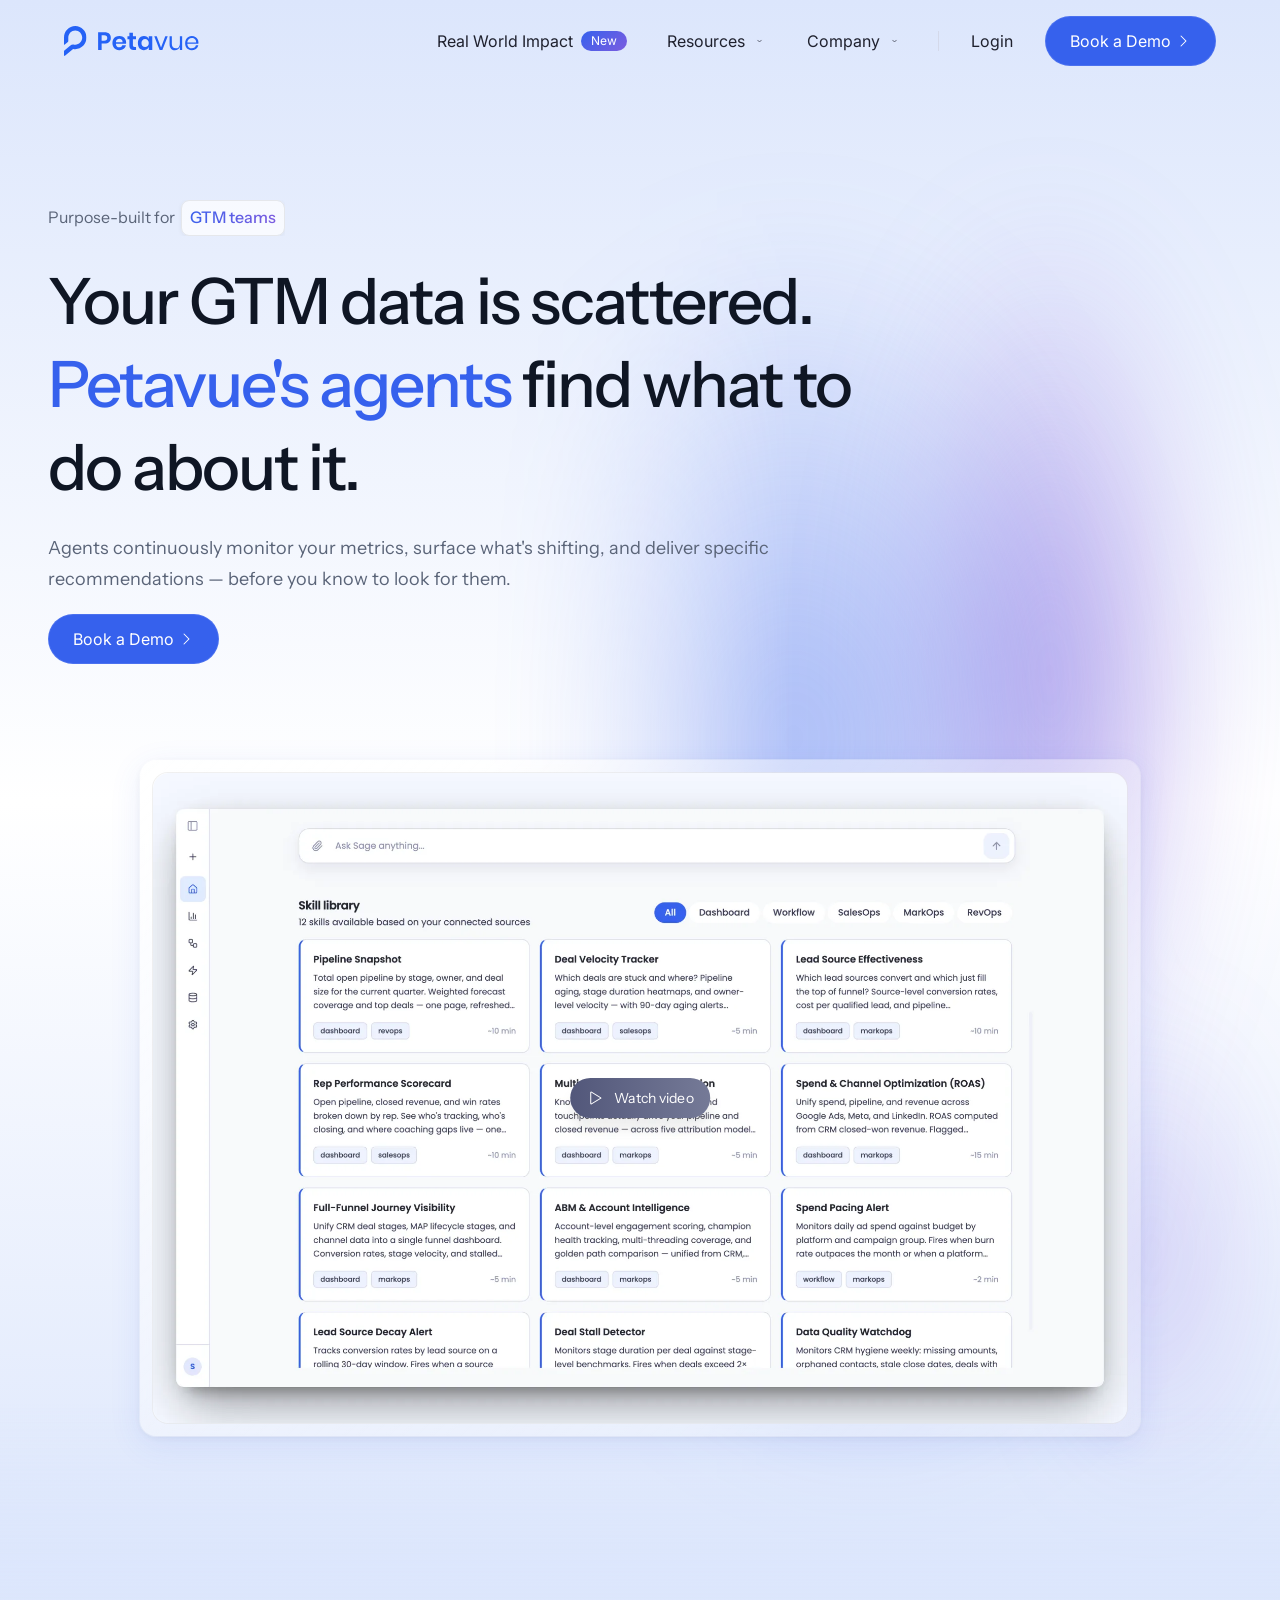
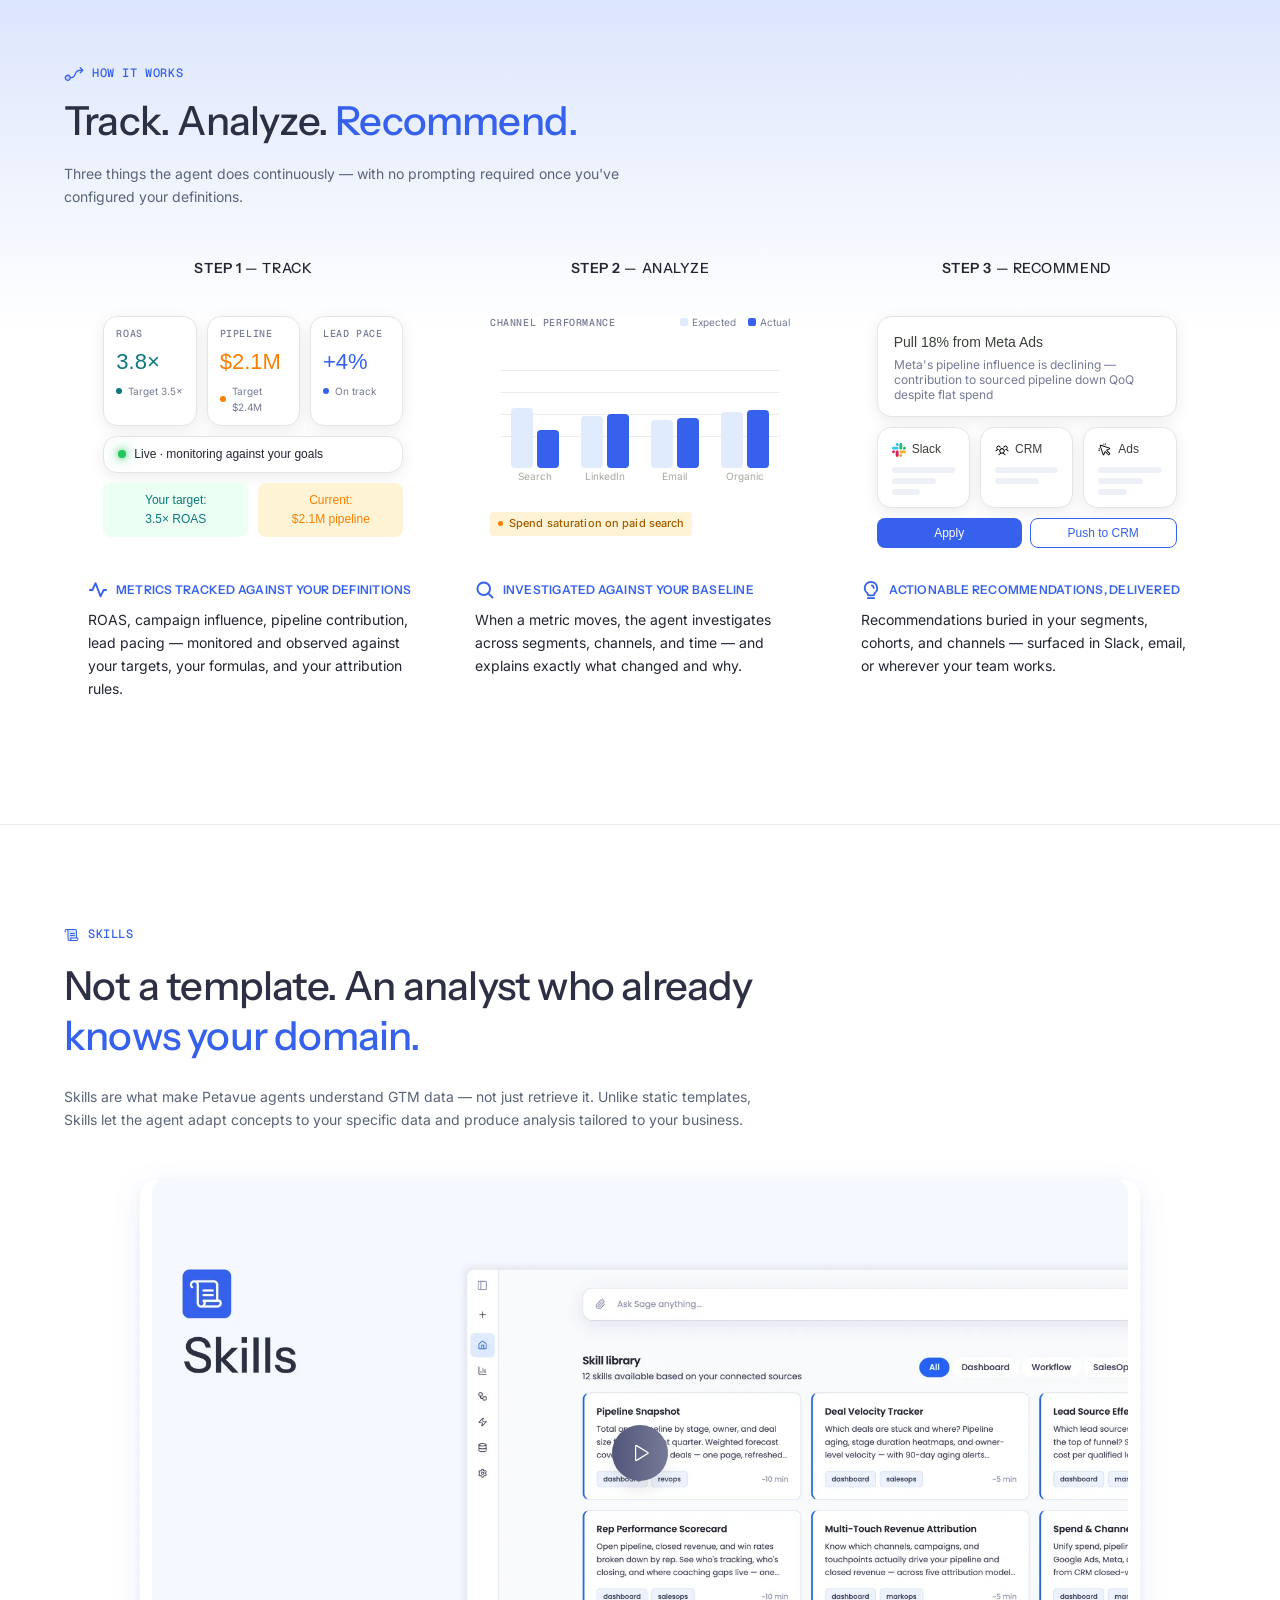
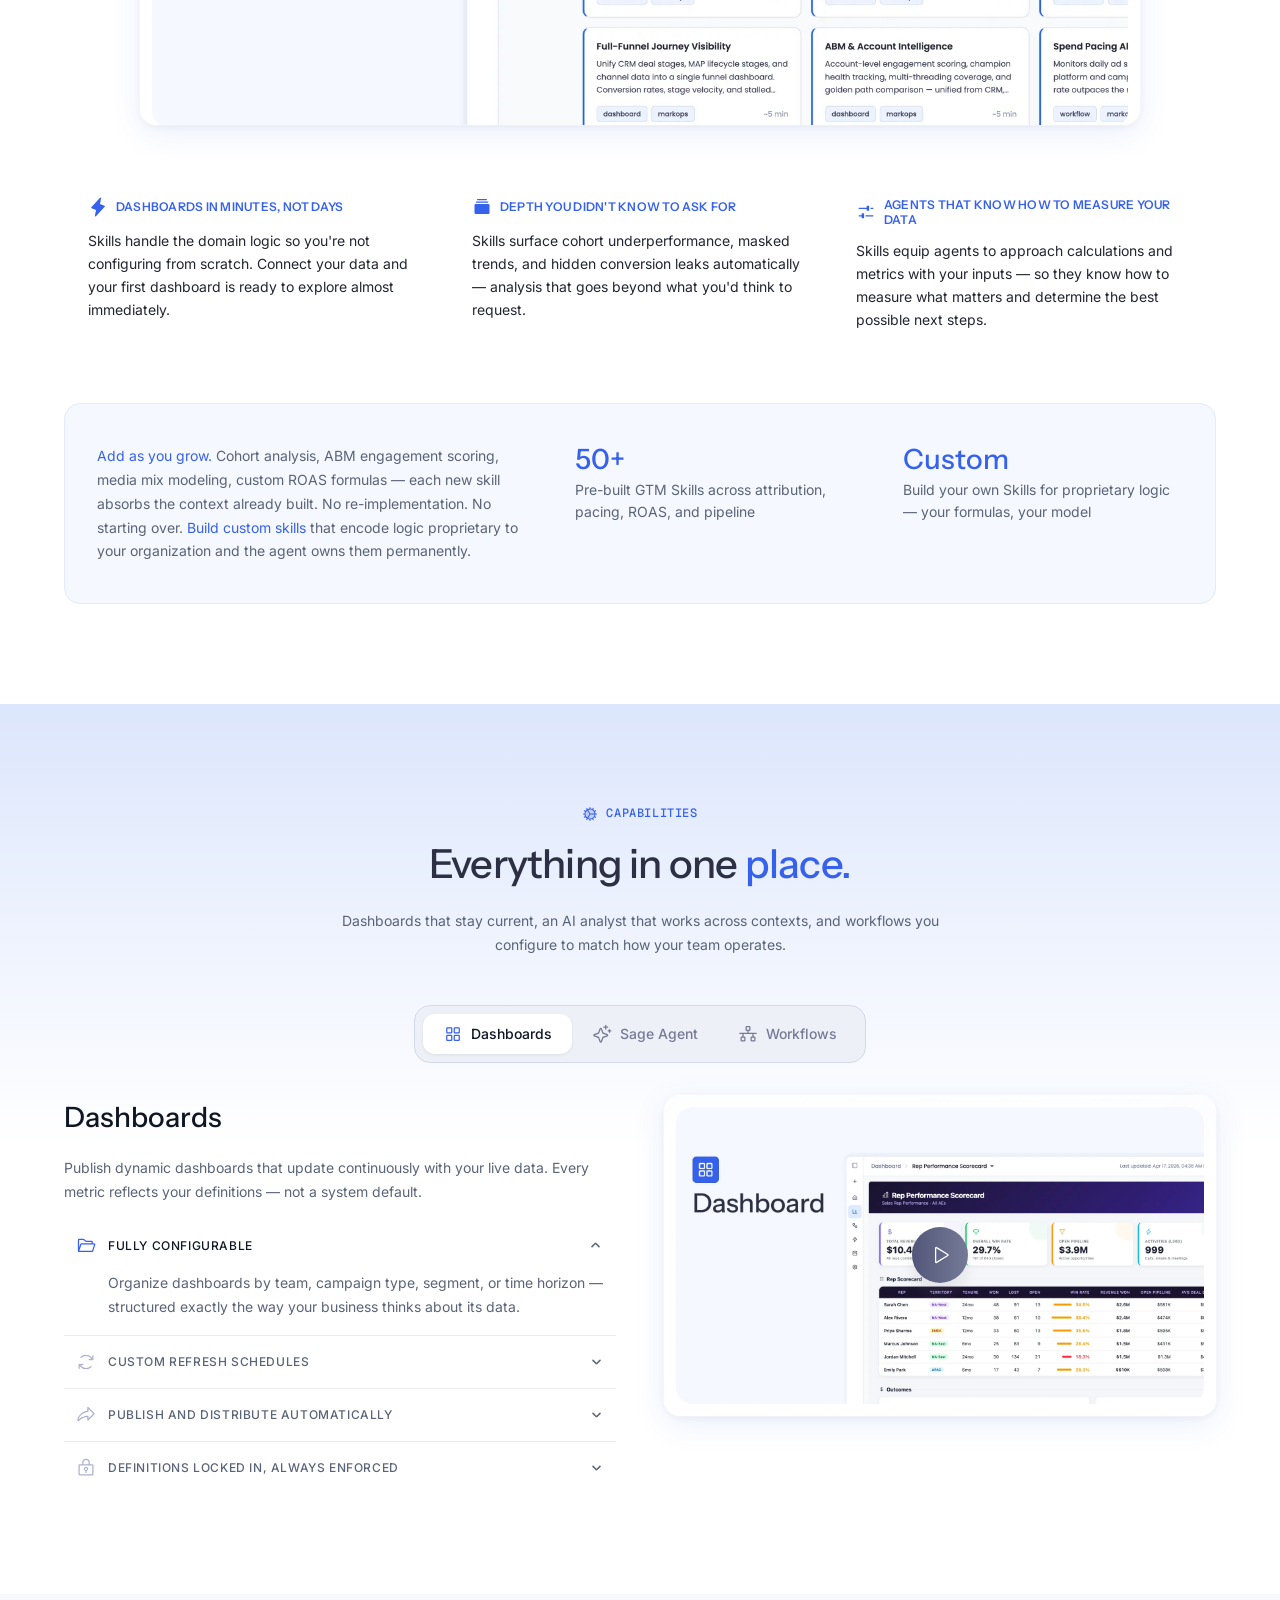
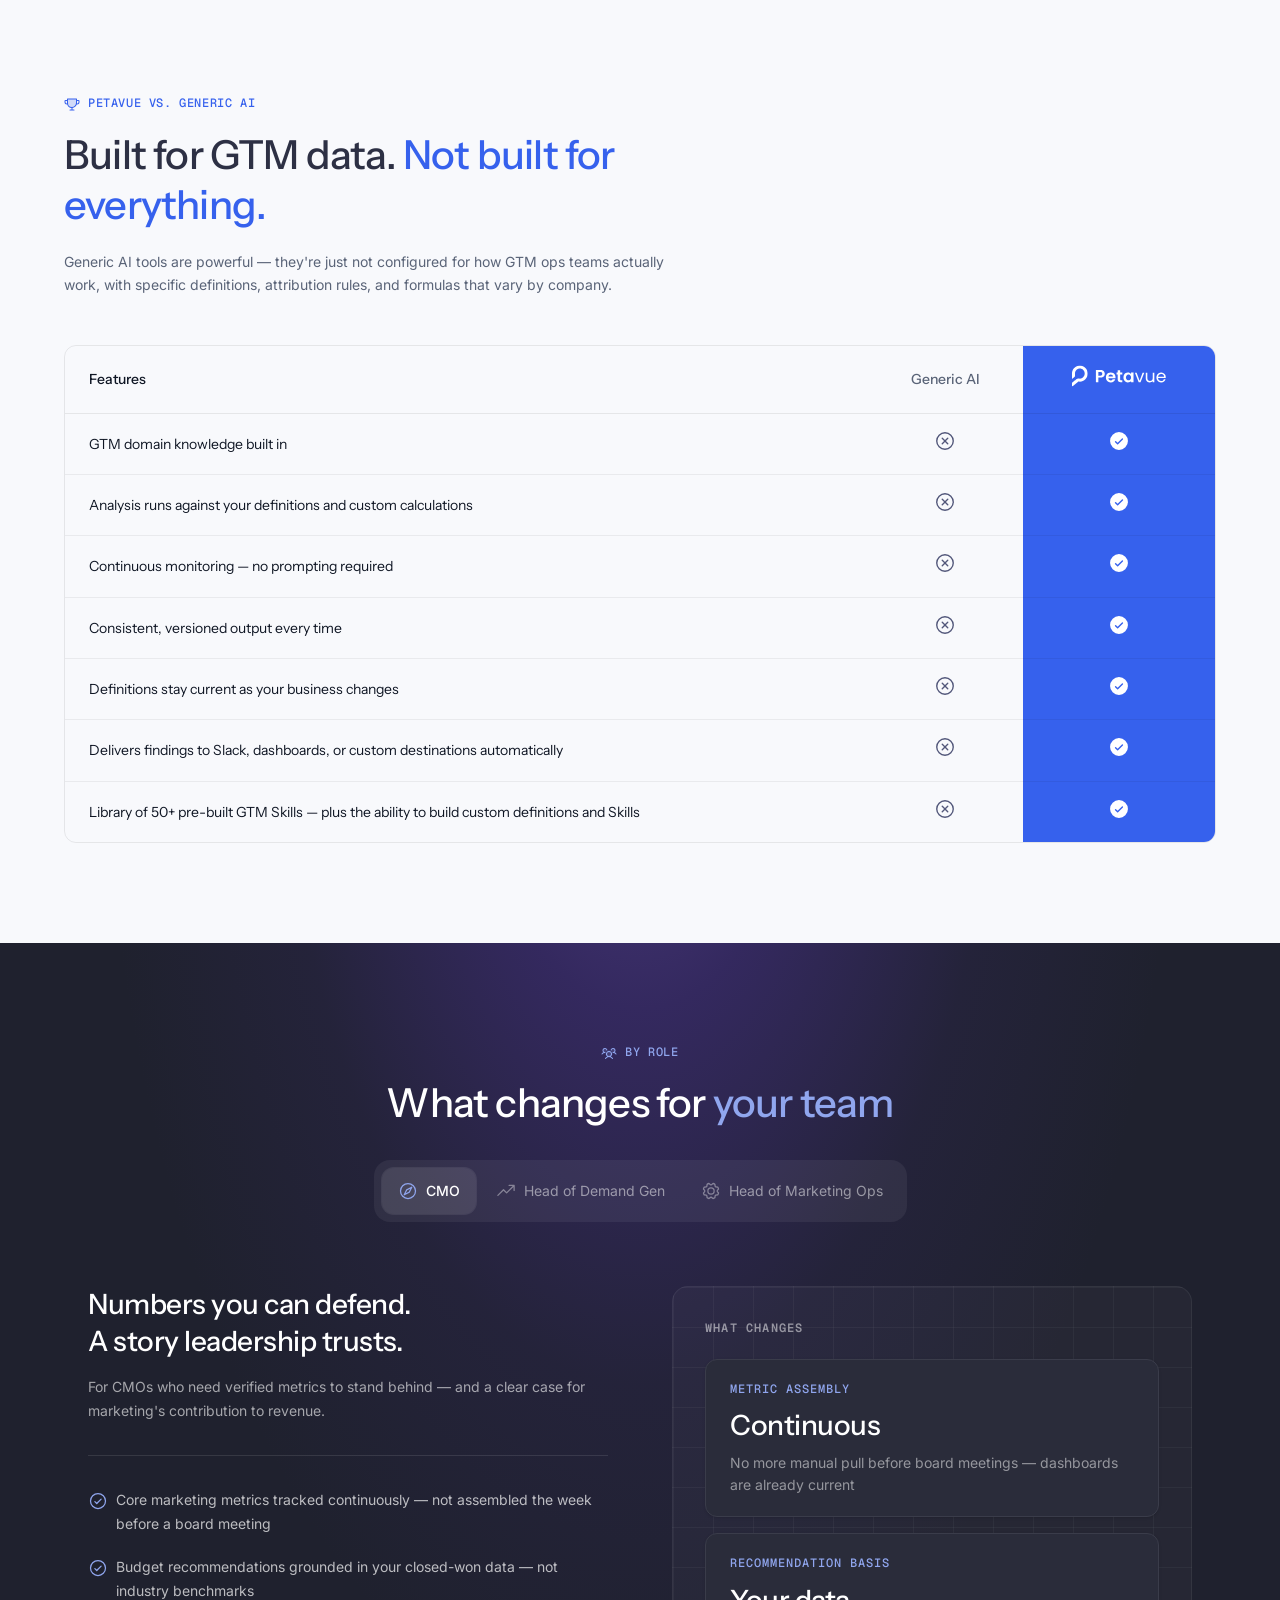
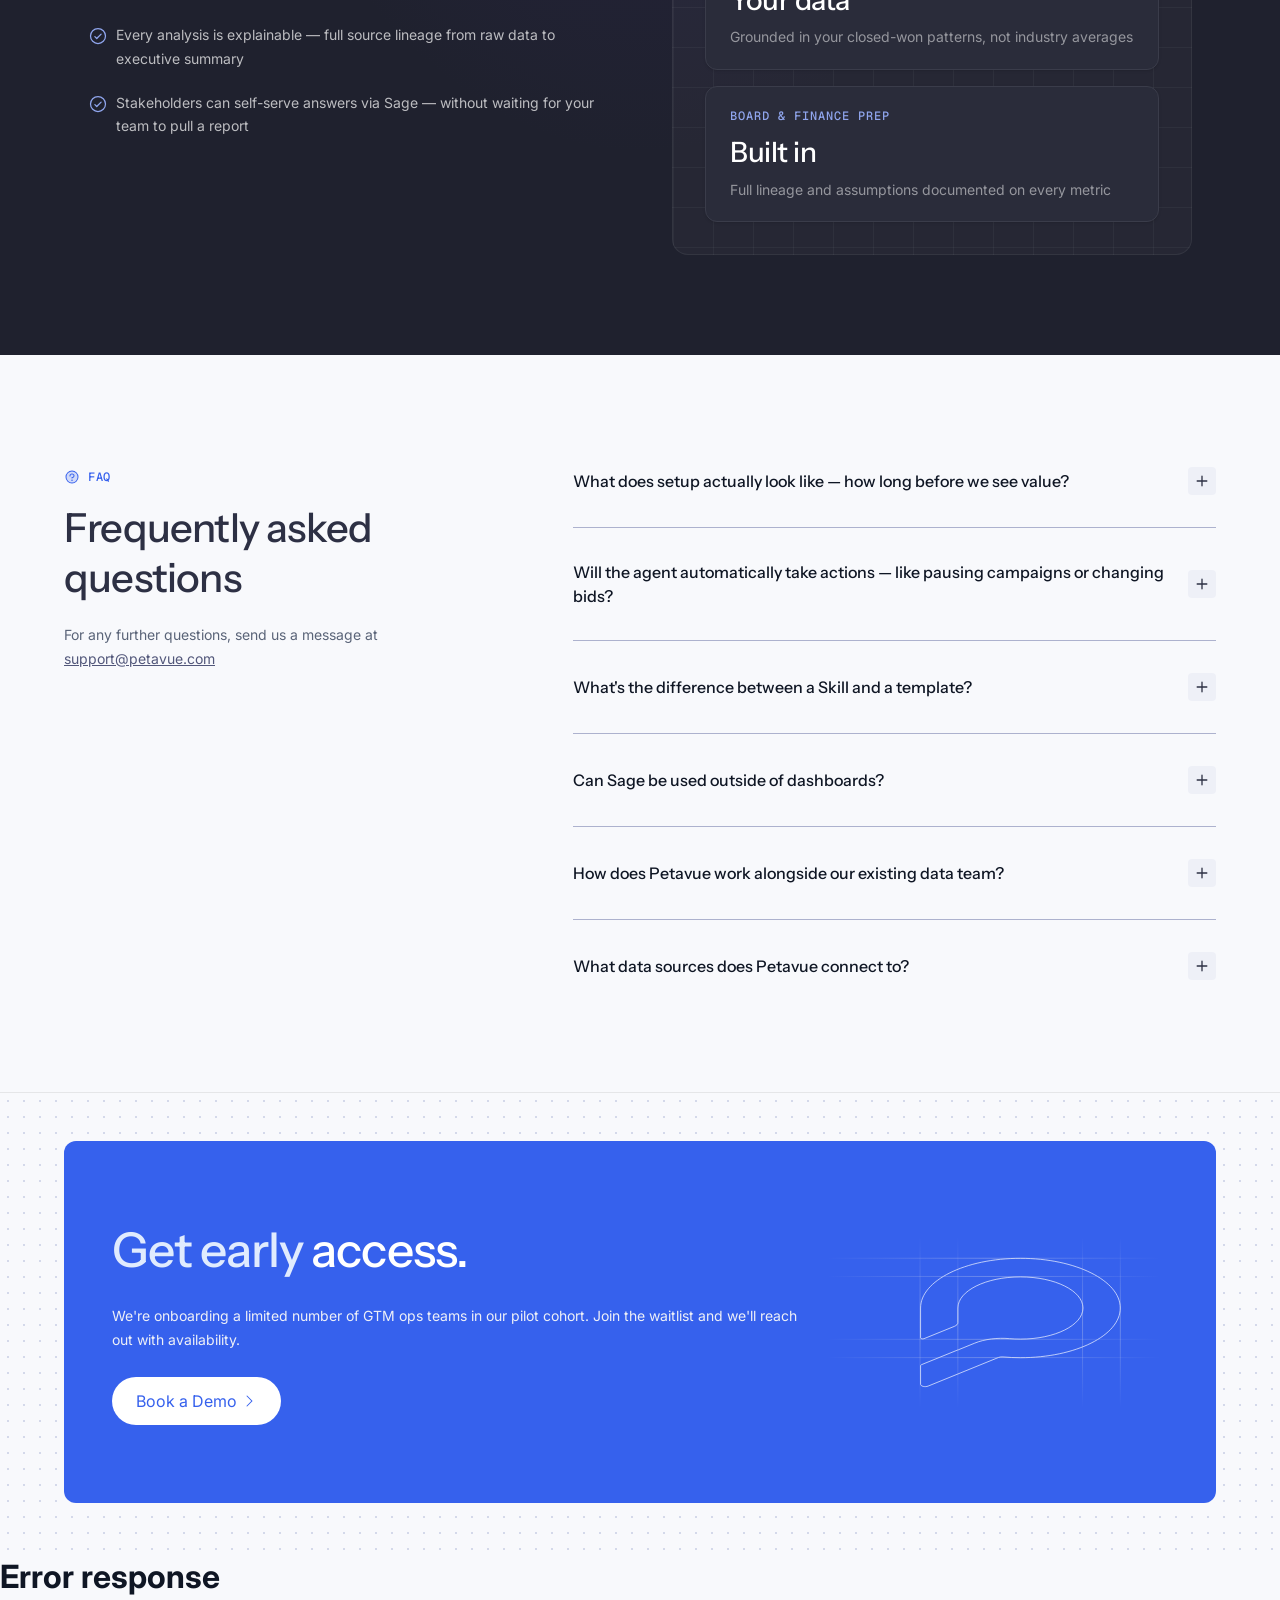
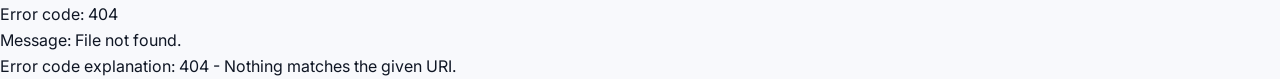
==== commit 2a19b83f: "perf — webp posters, minified CSS, deferred fonts, reflow fixes, hero blobs - convert hero/skills/da" ====
--- a/index.html
+++ b/index.html
@@ -3,23 +3,92 @@
 <head>
 <meta charset="UTF-8">
 <meta name="viewport" content="width=device-width, initial-scale=1.0">
-<title>AI Agents for Marketing Teams | Petavue</title>
-<meta name="description" content="Petavue agents analyze your marketing data deeply — ROAS, campaign influence, pipeline contribution — and turn it into specific recommendations your team can act on immediately.">
-<meta property="og:title" content="AI Agents for Marketing Teams | Petavue">
-<meta property="og:description" content="Petavue agents analyze your marketing data deeply — ROAS, campaign influence, pipeline contribution — and turn it into specific recommendations your team can act on immediately.">
+<title>Petavue — AI Marketing Agents for GTM Data Analysis</title>
+<meta name="description" content="AI agents that monitor GTM metrics, surface insights, and deliver actionable recommendations automatically. Track, analyze, and optimize marketing performance continuously.">
+<meta property="og:title" content="Petavue — AI Marketing Agents for GTM Data Analysis">
+<meta property="og:description" content="AI agents that monitor GTM metrics, surface insights, and deliver actionable recommendations automatically. Track, analyze, and optimize marketing performance continuously.">
 <meta property="og:image" content="https://www.petavue.com/assets/og-image.png">
 <meta property="og:type" content="website">
 <meta property="og:url" content="https://www.petavue.com/marketing">
 <meta name="twitter:card" content="summary_large_image">
-<meta name="twitter:title" content="AI Agents for Marketing Teams | Petavue">
-<meta name="twitter:description" content="Petavue agents analyze your marketing data deeply — ROAS, campaign influence, pipeline contribution — and turn it into specific recommendations your team can act on immediately.">
+<meta name="twitter:title" content="Petavue — AI Marketing Agents for GTM Data Analysis">
+<meta name="twitter:description" content="AI agents that monitor GTM metrics, surface insights, and deliver actionable recommendations automatically. Track, analyze, and optimize marketing performance continuously.">
 <meta name="twitter:image" content="https://www.petavue.com/assets/og-image.png">
 <link rel="icon" href="assets/favicon.svg" type="image/svg+xml">
 <link rel="apple-touch-icon" href="assets/apple-touch-icon.png">
-<link rel="stylesheet" href="style/colorography.css">
-<link rel="stylesheet" href="style/global.css">
-<link rel="stylesheet" href="style/marketing.css">
-<link href="https://fonts.googleapis.com/css2?family=DM+Sans:ital,opsz,wght@0,9..40,300;0,9..40,400;0,9..40,500;0,9..40,600;0,9..40,700&family=Inter:opsz,wght@14..32,300;14..32,400;14..32,500;14..32,600;14..32,700&family=Instrument+Sans:wght@400;500;600;700&family=Poppins:wght@400;600&family=Roboto+Mono:wght@400;500&family=Geist+Mono:wght@400;500;600&display=swap" rel="stylesheet">
+<script type="application/ld+json">
+{
+  "@context": "https://schema.org",
+  "@type": "WebSite",
+  "name": "Petavue",
+  "url": "https://www.petavue.com/"
+}
+</script>
+<script type="application/ld+json">
+{
+  "@context": "https://schema.org",
+  "@type": "FAQPage",
+  "mainEntity": [
+    {
+      "@type": "Question",
+      "name": "What does setup actually look like — how long before we see value?",
+      "acceptedAnswer": {
+        "@type": "Answer",
+        "text": "Most teams see their first dashboards within a day of connecting their data sources. The agent works with your data as it exists — no ETL project, no data transformation pipeline required. Skills handle the domain logic automatically, and you configure your definitions through a guided setup process. For teams with complex custom attribution models, full configuration typically takes 3–5 days."
+      }
+    },
+    {
+      "@type": "Question",
+      "name": "Will the agent automatically take actions — like pausing campaigns or changing bids?",
+      "acceptedAnswer": {
+        "@type": "Answer",
+        "text": "No — Petavue produces specific recommendations for your team, not automatic actions. The agent monitors, investigates, and recommends; a person on your team decides whether and how to act. We're deliberate about this: the human stays in the loop on every action taken."
+      }
+    },
+    {
+      "@type": "Question",
+      "name": "What's the difference between a Skill and a template?",
+      "acceptedAnswer": {
+        "@type": "Answer",
+        "text": "Templates are fully static — they apply fixed logic regardless of how your business works. Skills give the agent domain expertise that adapts to your specific data model, definitions, and thresholds. A ROAS Skill applies your formula, with your attribution window, using your spend categories. That distinction makes the output defensible rather than just fast."
+      }
+    },
+    {
+      "@type": "Question",
+      "name": "Can Sage be used outside of dashboards?",
+      "acceptedAnswer": {
+        "@type": "Answer",
+        "text": "Yes. Sage is embedded in every dashboard but also available as a standalone analyst your team can query at any time — before a meeting, during planning, or when something surfaces in a report. It has access to all your configured metrics and historical data."
+      }
+    },
+    {
+      "@type": "Question",
+      "name": "How does Petavue work alongside our existing data team?",
+      "acceptedAnswer": {
+        "@type": "Answer",
+        "text": "Petavue complements your data team, not replaces them. Data teams focus on infrastructure and data quality. Petavue handles the weekly ops analysis — lead pacing, campaign diagnostics, pipeline monitoring — that requires domain knowledge and speed. Most teams find it reduces the volume of ad hoc analysis requests."
+      }
+    },
+    {
+      "@type": "Question",
+      "name": "What data sources does Petavue connect to?",
+      "acceptedAnswer": {
+        "@type": "Answer",
+        "text": "Petavue connects to the core GTM stack — Salesforce, HubSpot, Google Ads, Meta, LinkedIn, Marketo, Outreach, Gong, and Zendesk, among others. The agent can also work directly from your data warehouse. If you're running a non-standard tool, reach out — we'll let you know what's possible before you commit."
+      }
+    }
+  ]
+}
+</script>
+<link rel="stylesheet" href="style/colorography.min.css">
+<link rel="stylesheet" href="style/global.min.css">
+<link rel="stylesheet" href="style/marketing.min.css">
+<link rel="preconnect" href="https://fonts.googleapis.com">
+<link rel="preconnect" href="https://fonts.gstatic.com" crossorigin>
+<link rel="preload" as="image" href="assets/videos/hero.webp" fetchpriority="high">
+<link rel="preload" as="style" href="https://fonts.googleapis.com/css2?family=Inter:wght@400;500;600;700&family=Instrument+Sans:wght@400;500;600;700&family=Geist+Mono:wght@400;500;600&display=swap">
+<link rel="stylesheet" href="https://fonts.googleapis.com/css2?family=Inter:wght@400;500;600;700&family=Instrument+Sans:wght@400;500;600;700&family=Geist+Mono:wght@400;500;600&display=swap" media="print" onload="this.media='all'">
+<noscript><link rel="stylesheet" href="https://fonts.googleapis.com/css2?family=Inter:wght@400;500;600;700&family=Instrument+Sans:wght@400;500;600;700&family=Geist+Mono:wght@400;500;600&display=swap"></noscript>
 </head>
 <body>
 
@@ -28,6 +97,8 @@
 
 <!-- HERO -->
 <section class="mktg-hero" id="how-it-works">
+  <div class="hero-blob hero-blob--1" aria-hidden="true"></div>
+  <div class="hero-blob hero-blob--2" aria-hidden="true"></div>
   <div class="mktg-hero-inner">
     <div class="hero-badge">Purpose-built for <span class="hero-badge-keyword">GTM teams</span></div>
     <h1 style="color: var(--text);">Your GTM data is scattered. <em><span style="color: var(--color-primary-500);">Petavue's agents</span> find what to do about it.</em></h1>
@@ -41,11 +112,16 @@
   </div>
   <!-- Hero video -->
   <div class="hero-media">
-    <div class="hero-media-inner video-wrap">
-      <video autoplay muted loop playsinline style="width:100%;display:block;object-fit:contain;border-radius:inherit;">
+    <div class="hero-media-inner video-wrap video-wrap--hero">
+      <img class="video-thumb" src="assets/videos/hero.webp" width="1920" height="1280" alt="" fetchpriority="high" decoding="async">
+      <video muted loop playsinline preload="none" style="width:100%;display:block;object-fit:contain;border-radius:inherit;">
         <source src="assets/videos/Hero.mp4" type="video/mp4">
       </video>
-      <button class="video-play-btn" aria-label="Pause/Play"><svg class="icon-pause" xmlns="http://www.w3.org/2000/svg" viewBox="0 0 256 256"><path d="M216,48V208a16,16,0,0,1-16,16H160a16,16,0,0,1-16-16V48a16,16,0,0,1,16-16h40A16,16,0,0,1,216,48ZM96,32H56A16,16,0,0,0,40,48V208a16,16,0,0,0,16,16H96a16,16,0,0,0,16-16V48A16,16,0,0,0,96,32Z"/></svg><svg class="icon-play" xmlns="http://www.w3.org/2000/svg" viewBox="0 0 256 256"><path d="M232.4,114.49,88.32,26.35a16,16,0,0,0-16.2-.3A15.86,15.86,0,0,0,64,39.87V216.13A15.94,15.94,0,0,0,80,232a16.07,16.07,0,0,0,8.36-2.35L232.4,141.51a15.81,15.81,0,0,0,0-27Z"/></svg></button>
+      <button class="hero-watch-btn" type="button" aria-label="Watch video">
+        <span class="hero-watch-btn-icon hero-watch-btn-icon--rest" aria-hidden="true"><svg xmlns="http://www.w3.org/2000/svg" width="16" height="16" fill="#ffffff" viewBox="0 0 256 256"><path d="M232.4,114.49,88.32,26.35a16,16,0,0,0-16.2-.3A15.86,15.86,0,0,0,64,39.87V216.13A15.94,15.94,0,0,0,80,232a16.07,16.07,0,0,0,8.36-2.35L232.4,141.51a15.81,15.81,0,0,0,0-27ZM80,215.94V40l143.83,88Z"></path></svg></span>
+        <span class="hero-watch-btn-icon hero-watch-btn-icon--hover" aria-hidden="true"><svg xmlns="http://www.w3.org/2000/svg" width="16" height="16" fill="#ffffff" viewBox="0 0 256 256"><path d="M240,128a15.74,15.74,0,0,1-7.6,13.51L88.32,229.65a16,16,0,0,1-16.2.3A15.86,15.86,0,0,1,64,216.13V39.87a15.86,15.86,0,0,1,8.12-13.82,16,16,0,0,1,16.2.3L232.4,114.49A15.74,15.74,0,0,1,240,128Z"></path></svg></span>
+        <span class="hero-watch-btn-label">Watch video</span>
+      </button>
     </div>
   </div>
 
@@ -67,7 +143,7 @@
 
     <!-- Card 1 — Tracks -->
     <div class="mktg-ill-card reveal-on-scroll">
-      <div class="hiw-step-badge"><span>Step 1: Track</span></div>
+      <div class="hiw-step-badge"><span><strong class="hiw-step-num">Step 1</strong> — Track</span></div>
       <div class="mktg-ill-card-visual">
         <div class="mktg-ill-card-inner">
           <!-- label removed -->
@@ -90,7 +166,7 @@
           </div>
           <div class="ill-live-bar">
             <span class="ill-live-dot"></span>
-            <span class="ill-live-text">Live · monitoring against your definitions</span>
+            <span class="ill-live-text">Live · monitoring against your goals</span>
           </div>
           <div class="ill-pills-row">
             <div class="ill-pill ill-pill--green">Your target:<br>3.5× ROAS</div>
@@ -106,7 +182,7 @@
 
     <!-- Card 2 — Analyzes -->
     <div class="mktg-ill-card reveal-on-scroll">
-      <div class="hiw-step-badge"><span>Step 2: Analyze</span></div>
+      <div class="hiw-step-badge"><span><strong class="hiw-step-num">Step 2</strong> — Analyze</span></div>
       <div class="mktg-ill-card-visual">
         <div class="mktg-ill-card-inner">
           <!-- label removed -->
@@ -154,13 +230,13 @@
 
     <!-- Card 3 — Recommend -->
     <div class="mktg-ill-card reveal-on-scroll">
-      <div class="hiw-step-badge"><span>Step 3: Recommend</span></div>
+      <div class="hiw-step-badge"><span><strong class="hiw-step-num">Step 3</strong> — Recommend</span></div>
       <div class="mktg-ill-card-visual">
         <div class="mktg-ill-card-inner">
           <!-- label removed -->
           <div class="ill-rec-card">
-            <span class="ill-rec-action">Reduce Meta spend by 18%</span>
-            <span class="ill-rec-meta">Reallocate to LinkedIn Sponsored</span>
+            <span class="ill-rec-action">Pull 18% from Meta Ads</span>
+            <span class="ill-rec-meta">Meta's pipeline influence is declining — contribution to sourced pipeline down QoQ despite flat spend</span>
           </div>
           <div class="ill-chips-row">
             <div class="ill-chip">
@@ -213,9 +289,15 @@
   <h2 class="section-heading reveal-on-scroll" style="margin-bottom: 24px;">Not a template. An analyst who already <span style="color: var(--color-primary-500);">knows your domain.</span></h2>
   <p class="section-sub reveal-on-scroll" style="margin-bottom: 48px;">Skills are what make Petavue agents understand GTM data — not just retrieve it. Unlike static templates, Skills let the agent adapt concepts to your specific data and produce analysis tailored to your business.</p>
 
-  <div class="runs-video-placeholder">
-    <svg xmlns="http://www.w3.org/2000/svg" width="48" height="48" fill="none" viewBox="0 0 256 256"><path d="M216,40H40A16,16,0,0,0,24,56V200a16,16,0,0,0,16,16H216a16,16,0,0,0,16-16V56A16,16,0,0,0,216,40ZM40,56H216V200H40ZM164,128a8,8,0,0,1-3.71,6.74l-44,28A8,8,0,0,1,104,156V100a8,8,0,0,1,12.29-6.74l44,28A8,8,0,0,1,164,128Z" fill="#ADB2CE"/></svg>
-    <span class="runs-video-label">Skills Video</span>
+  <div class="runs-video-placeholder video-wrap">
+    <img class="video-thumb" src="assets/videos/skills.webp" width="1600" height="900" alt="" loading="lazy" decoding="async">
+    <video muted loop playsinline preload="none" style="width:100%;display:block;object-fit:contain;border-radius:inherit;">
+      <source data-src="assets/videos/Skills.mp4" type="video/mp4">
+    </video>
+    <button class="video-watch-icon-btn" type="button" aria-label="Watch video">
+      <span class="video-watch-icon-btn-icon video-watch-icon-btn-icon--rest" aria-hidden="true"><svg xmlns="http://www.w3.org/2000/svg" width="20" height="20" fill="#ffffff" viewBox="0 0 256 256"><path d="M232.4,114.49,88.32,26.35a16,16,0,0,0-16.2-.3A15.86,15.86,0,0,0,64,39.87V216.13A15.94,15.94,0,0,0,80,232a16.07,16.07,0,0,0,8.36-2.35L232.4,141.51a15.81,15.81,0,0,0,0-27ZM80,215.94V40l143.83,88Z"></path></svg></span>
+      <span class="video-watch-icon-btn-icon video-watch-icon-btn-icon--hover" aria-hidden="true"><svg xmlns="http://www.w3.org/2000/svg" width="20" height="20" fill="#ffffff" viewBox="0 0 256 256"><path d="M240,128a15.74,15.74,0,0,1-7.6,13.51L88.32,229.65a16,16,0,0,1-16.2.3A15.86,15.86,0,0,1,64,216.13V39.87a15.86,15.86,0,0,1,8.12-13.82,16,16,0,0,1,16.2.3L232.4,114.49A15.74,15.74,0,0,1,240,128Z"></path></svg></span>
+    </button>
   </div>
   <div class="mktg-runs-cards">
     <!-- Card 1: Dashboards in minutes -->
@@ -342,13 +424,15 @@
     </div>
   </div>
 
-  <div class="skills-bottom-row">
-    <div class="mktg-skills-note reveal-on-scroll">
-      <p><span style="color: var(--color-primary-500);">Add as you grow.</span> Cohort analysis, ABM engagement scoring, media mix modeling, custom ROAS formulas — each new skill absorbs the context already built. No re-implementation. No starting over. <span style="color: var(--color-primary-500);">Build custom skills</span> that encode logic proprietary to your organization and the agent owns them permanently.</p>
-    </div>
-    <div class="skill-stats-row">
-      <div class="stat-card reveal-on-scroll"><div class="stat-num">50+</div><div class="stat-label">Pre-built GTM Skills across attribution, pacing, ROAS, and pipeline</div></div>
-      <div class="stat-card reveal-on-scroll"><div class="stat-num" style="font-size:28px">Custom</div><div class="stat-label">Build your own Skills for proprietary logic — your formulas, your model</div></div>
+  <div class="skills-bottom-wrap">
+    <div class="skills-bottom-row">
+      <div class="mktg-skills-note reveal-on-scroll">
+        <p><span style="color: var(--color-primary-500);">Add as you grow.</span> Cohort analysis, ABM engagement scoring, media mix modeling, custom ROAS formulas — each new skill absorbs the context already built. No re-implementation. No starting over. <span style="color: var(--color-primary-500);">Build custom skills</span> that encode logic proprietary to your organization and the agent owns them permanently.</p>
+      </div>
+      <div class="skill-stats-row">
+        <div class="stat-card reveal-on-scroll"><div class="stat-num">50+</div><div class="stat-label">Pre-built GTM Skills across attribution, pacing, ROAS, and pipeline</div></div>
+        <div class="stat-card reveal-on-scroll"><div class="stat-num" style="font-size:28px">Custom</div><div class="stat-label">Build your own Skills for proprietary logic — your formulas, your model</div></div>
+      </div>
     </div>
   </div>
 
@@ -423,10 +507,14 @@
           </div>
           <div class="cap-panel-right">
             <div class="cap-video-placeholder video-wrap">
-              <video autoplay muted loop playsinline style="width:100%;display:block;object-fit:contain;border-radius:inherit;">
-                <source src="assets/videos/Dashboard.mp4" type="video/mp4">
+              <img class="video-thumb" src="assets/videos/dashboard.webp" width="1600" height="900" alt="" loading="lazy" decoding="async">
+              <video muted loop playsinline preload="none" style="width:100%;display:block;object-fit:contain;border-radius:inherit;">
+                <source data-src="assets/videos/Dashboard.mp4" type="video/mp4">
               </video>
-              <button class="video-play-btn" aria-label="Pause/Play"><svg class="icon-pause" xmlns="http://www.w3.org/2000/svg" viewBox="0 0 256 256"><path d="M216,48V208a16,16,0,0,1-16,16H160a16,16,0,0,1-16-16V48a16,16,0,0,1,16-16h40A16,16,0,0,1,216,48ZM96,32H56A16,16,0,0,0,40,48V208a16,16,0,0,0,16,16H96a16,16,0,0,0,16-16V48A16,16,0,0,0,96,32Z"/></svg><svg class="icon-play" xmlns="http://www.w3.org/2000/svg" viewBox="0 0 256 256"><path d="M232.4,114.49,88.32,26.35a16,16,0,0,0-16.2-.3A15.86,15.86,0,0,0,64,39.87V216.13A15.94,15.94,0,0,0,80,232a16.07,16.07,0,0,0,8.36-2.35L232.4,141.51a15.81,15.81,0,0,0,0-27Z"/></svg></button>
+              <button class="video-watch-icon-btn" type="button" aria-label="Watch video">
+        <span class="video-watch-icon-btn-icon video-watch-icon-btn-icon--rest" aria-hidden="true"><svg xmlns="http://www.w3.org/2000/svg" width="20" height="20" fill="#ffffff" viewBox="0 0 256 256"><path d="M232.4,114.49,88.32,26.35a16,16,0,0,0-16.2-.3A15.86,15.86,0,0,0,64,39.87V216.13A15.94,15.94,0,0,0,80,232a16.07,16.07,0,0,0,8.36-2.35L232.4,141.51a15.81,15.81,0,0,0,0-27ZM80,215.94V40l143.83,88Z"></path></svg></span>
+        <span class="video-watch-icon-btn-icon video-watch-icon-btn-icon--hover" aria-hidden="true"><svg xmlns="http://www.w3.org/2000/svg" width="20" height="20" fill="#ffffff" viewBox="0 0 256 256"><path d="M240,128a15.74,15.74,0,0,1-7.6,13.51L88.32,229.65a16,16,0,0,1-16.2.3A15.86,15.86,0,0,1,64,216.13V39.87a15.86,15.86,0,0,1,8.12-13.82,16,16,0,0,1,16.2.3L232.4,114.49A15.74,15.74,0,0,1,240,128Z"></path></svg></span>
+      </button>
             </div>
           </div>
         </div>
@@ -467,10 +555,14 @@
           </div>
           <div class="cap-panel-right">
             <div class="cap-video-placeholder video-wrap">
-              <video autoplay muted loop playsinline style="width:100%;display:block;object-fit:contain;border-radius:inherit;">
-                <source src="assets/videos/SageAgent.mp4" type="video/mp4">
+              <img class="video-thumb" src="assets/videos/sage.webp" width="1600" height="900" alt="" loading="lazy" decoding="async">
+              <video muted loop playsinline preload="none" style="width:100%;display:block;object-fit:contain;border-radius:inherit;">
+                <source data-src="assets/videos/SageAgent.mp4" type="video/mp4">
               </video>
-              <button class="video-play-btn" aria-label="Pause/Play"><svg class="icon-pause" xmlns="http://www.w3.org/2000/svg" viewBox="0 0 256 256"><path d="M216,48V208a16,16,0,0,1-16,16H160a16,16,0,0,1-16-16V48a16,16,0,0,1,16-16h40A16,16,0,0,1,216,48ZM96,32H56A16,16,0,0,0,40,48V208a16,16,0,0,0,16,16H96a16,16,0,0,0,16-16V48A16,16,0,0,0,96,32Z"/></svg><svg class="icon-play" xmlns="http://www.w3.org/2000/svg" viewBox="0 0 256 256"><path d="M232.4,114.49,88.32,26.35a16,16,0,0,0-16.2-.3A15.86,15.86,0,0,0,64,39.87V216.13A15.94,15.94,0,0,0,80,232a16.07,16.07,0,0,0,8.36-2.35L232.4,141.51a15.81,15.81,0,0,0,0-27Z"/></svg></button>
+              <button class="video-watch-icon-btn" type="button" aria-label="Watch video">
+        <span class="video-watch-icon-btn-icon video-watch-icon-btn-icon--rest" aria-hidden="true"><svg xmlns="http://www.w3.org/2000/svg" width="20" height="20" fill="#ffffff" viewBox="0 0 256 256"><path d="M232.4,114.49,88.32,26.35a16,16,0,0,0-16.2-.3A15.86,15.86,0,0,0,64,39.87V216.13A15.94,15.94,0,0,0,80,232a16.07,16.07,0,0,0,8.36-2.35L232.4,141.51a15.81,15.81,0,0,0,0-27ZM80,215.94V40l143.83,88Z"></path></svg></span>
+        <span class="video-watch-icon-btn-icon video-watch-icon-btn-icon--hover" aria-hidden="true"><svg xmlns="http://www.w3.org/2000/svg" width="20" height="20" fill="#ffffff" viewBox="0 0 256 256"><path d="M240,128a15.74,15.74,0,0,1-7.6,13.51L88.32,229.65a16,16,0,0,1-16.2.3A15.86,15.86,0,0,1,64,216.13V39.87a15.86,15.86,0,0,1,8.12-13.82,16,16,0,0,1,16.2.3L232.4,114.49A15.74,15.74,0,0,1,240,128Z"></path></svg></span>
+      </button>
             </div>
           </div>
         </div>
@@ -511,10 +603,14 @@
           </div>
           <div class="cap-panel-right">
             <div class="cap-video-placeholder video-wrap">
-              <video autoplay muted loop playsinline style="width:100%;display:block;object-fit:contain;border-radius:inherit;">
-                <source src="assets/videos/Workflow.mp4" type="video/mp4">
+              <img class="video-thumb" src="assets/videos/workflow.webp" width="1600" height="900" alt="" loading="lazy" decoding="async">
+              <video muted loop playsinline preload="none" style="width:100%;display:block;object-fit:contain;border-radius:inherit;">
+                <source data-src="assets/videos/Workflow.mp4" type="video/mp4">
               </video>
-              <button class="video-play-btn" aria-label="Pause/Play"><svg class="icon-pause" xmlns="http://www.w3.org/2000/svg" viewBox="0 0 256 256"><path d="M216,48V208a16,16,0,0,1-16,16H160a16,16,0,0,1-16-16V48a16,16,0,0,1,16-16h40A16,16,0,0,1,216,48ZM96,32H56A16,16,0,0,0,40,48V208a16,16,0,0,0,16,16H96a16,16,0,0,0,16-16V48A16,16,0,0,0,96,32Z"/></svg><svg class="icon-play" xmlns="http://www.w3.org/2000/svg" viewBox="0 0 256 256"><path d="M232.4,114.49,88.32,26.35a16,16,0,0,0-16.2-.3A15.86,15.86,0,0,0,64,39.87V216.13A15.94,15.94,0,0,0,80,232a16.07,16.07,0,0,0,8.36-2.35L232.4,141.51a15.81,15.81,0,0,0,0-27Z"/></svg></button>
+              <button class="video-watch-icon-btn" type="button" aria-label="Watch video">
+        <span class="video-watch-icon-btn-icon video-watch-icon-btn-icon--rest" aria-hidden="true"><svg xmlns="http://www.w3.org/2000/svg" width="20" height="20" fill="#ffffff" viewBox="0 0 256 256"><path d="M232.4,114.49,88.32,26.35a16,16,0,0,0-16.2-.3A15.86,15.86,0,0,0,64,39.87V216.13A15.94,15.94,0,0,0,80,232a16.07,16.07,0,0,0,8.36-2.35L232.4,141.51a15.81,15.81,0,0,0,0-27ZM80,215.94V40l143.83,88Z"></path></svg></span>
+        <span class="video-watch-icon-btn-icon video-watch-icon-btn-icon--hover" aria-hidden="true"><svg xmlns="http://www.w3.org/2000/svg" width="20" height="20" fill="#ffffff" viewBox="0 0 256 256"><path d="M240,128a15.74,15.74,0,0,1-7.6,13.51L88.32,229.65a16,16,0,0,1-16.2.3A15.86,15.86,0,0,1,64,216.13V39.87a15.86,15.86,0,0,1,8.12-13.82,16,16,0,0,1,16.2.3L232.4,114.49A15.74,15.74,0,0,1,240,128Z"></path></svg></span>
+      </button>
             </div>
           </div>
         </div>
@@ -530,52 +626,26 @@
     <h2 class="section-heading reveal-on-scroll">Built for GTM data. <span style="color: var(--color-primary-500);">Not built for everything.</span></h2>
     <p class="section-sub reveal-on-scroll">Generic AI tools are powerful — they're just not configured for how GTM ops teams actually work, with specific definitions, attribution rules, and formulas that vary by company.</p>
 
-    <div class="matrix-scroll-wrap"><div class="matrix-columns reveal-on-scroll">
-      <!-- Feature labels column -->
-      <div class="matrix-col matrix-col-labels">
-        <div class="matrix-col-header"><span class="matrix-col-title">Feature</span></div>
-        <ul class="matrix-col-features">
-          <li>GTM domain knowledge built in</li>
-          <li>Analysis runs against your definitions</li>
-          <li>Continuous monitoring — no prompting</li>
-          <li>Consistent, versioned output</li>
-          <li>Definitions stay current automatically</li>
-          <li>Auto-deliver to Slack & CRM</li>
-          <li>50+ pre-built GTM Skills</li>
-        </ul>
-      </div>
-
-      <!-- Icon columns wrapper -->
-      <div class="matrix-icon-cols">
-      <!-- Petavue column — checks only -->
-      <div class="matrix-col matrix-col-petavue">
-        <div class="matrix-col-header"><img src="assets/petavue-icon.svg" alt="Petavue" class="matrix-col-logo"></div>
-        <ul class="matrix-col-features matrix-col-icons">
-          <li><svg xmlns="http://www.w3.org/2000/svg" width="20" height="20" fill="#08bd50" viewBox="0 0 256 256"><path d="M173.66,98.34a8,8,0,0,1,0,11.32l-56,56a8,8,0,0,1-11.32,0l-24-24a8,8,0,0,1,11.32-11.32L112,148.69l50.34-50.35A8,8,0,0,1,173.66,98.34ZM232,128A104,104,0,1,1,128,24,104.11,104.11,0,0,1,232,128Zm-16,0a88,88,0,1,0-88,88A88.1,88.1,0,0,0,216,128Z"></path></svg></li>
-          <li><svg xmlns="http://www.w3.org/2000/svg" width="20" height="20" fill="#08bd50" viewBox="0 0 256 256"><path d="M173.66,98.34a8,8,0,0,1,0,11.32l-56,56a8,8,0,0,1-11.32,0l-24-24a8,8,0,0,1,11.32-11.32L112,148.69l50.34-50.35A8,8,0,0,1,173.66,98.34ZM232,128A104,104,0,1,1,128,24,104.11,104.11,0,0,1,232,128Zm-16,0a88,88,0,1,0-88,88A88.1,88.1,0,0,0,216,128Z"></path></svg></li>
-          <li><svg xmlns="http://www.w3.org/2000/svg" width="20" height="20" fill="#08bd50" viewBox="0 0 256 256"><path d="M173.66,98.34a8,8,0,0,1,0,11.32l-56,56a8,8,0,0,1-11.32,0l-24-24a8,8,0,0,1,11.32-11.32L112,148.69l50.34-50.35A8,8,0,0,1,173.66,98.34ZM232,128A104,104,0,1,1,128,24,104.11,104.11,0,0,1,232,128Zm-16,0a88,88,0,1,0-88,88A88.1,88.1,0,0,0,216,128Z"></path></svg></li>
-          <li><svg xmlns="http://www.w3.org/2000/svg" width="20" height="20" fill="#08bd50" viewBox="0 0 256 256"><path d="M173.66,98.34a8,8,0,0,1,0,11.32l-56,56a8,8,0,0,1-11.32,0l-24-24a8,8,0,0,1,11.32-11.32L112,148.69l50.34-50.35A8,8,0,0,1,173.66,98.34ZM232,128A104,104,0,1,1,128,24,104.11,104.11,0,0,1,232,128Zm-16,0a88,88,0,1,0-88,88A88.1,88.1,0,0,0,216,128Z"></path></svg></li>
-          <li><svg xmlns="http://www.w3.org/2000/svg" width="20" height="20" fill="#08bd50" viewBox="0 0 256 256"><path d="M173.66,98.34a8,8,0,0,1,0,11.32l-56,56a8,8,0,0,1-11.32,0l-24-24a8,8,0,0,1,11.32-11.32L112,148.69l50.34-50.35A8,8,0,0,1,173.66,98.34ZM232,128A104,104,0,1,1,128,24,104.11,104.11,0,0,1,232,128Zm-16,0a88,88,0,1,0-88,88A88.1,88.1,0,0,0,216,128Z"></path></svg></li>
-          <li><svg xmlns="http://www.w3.org/2000/svg" width="20" height="20" fill="#08bd50" viewBox="0 0 256 256"><path d="M173.66,98.34a8,8,0,0,1,0,11.32l-56,56a8,8,0,0,1-11.32,0l-24-24a8,8,0,0,1,11.32-11.32L112,148.69l50.34-50.35A8,8,0,0,1,173.66,98.34ZM232,128A104,104,0,1,1,128,24,104.11,104.11,0,0,1,232,128Zm-16,0a88,88,0,1,0-88,88A88.1,88.1,0,0,0,216,128Z"></path></svg></li>
-          <li><svg xmlns="http://www.w3.org/2000/svg" width="20" height="20" fill="#08bd50" viewBox="0 0 256 256"><path d="M173.66,98.34a8,8,0,0,1,0,11.32l-56,56a8,8,0,0,1-11.32,0l-24-24a8,8,0,0,1,11.32-11.32L112,148.69l50.34-50.35A8,8,0,0,1,173.66,98.34ZM232,128A104,104,0,1,1,128,24,104.11,104.11,0,0,1,232,128Zm-16,0a88,88,0,1,0-88,88A88.1,88.1,0,0,0,216,128Z"></path></svg></li>
-        </ul>
-      </div>
-
-      <!-- Generic AI column — crosses only -->
-      <div class="matrix-col matrix-col-generic">
-        <div class="matrix-col-header"><span class="matrix-col-title">Generic AI</span></div>
-        <ul class="matrix-col-features matrix-col-icons">
-          <li><svg xmlns="http://www.w3.org/2000/svg" width="20" height="20" fill="#1f212e" viewBox="0 0 256 256"><path d="M165.66,101.66,139.31,128l26.35,26.34a8,8,0,0,1-11.32,11.32L128,139.31l-26.34,26.35a8,8,0,0,1-11.32-11.32L116.69,128,90.34,101.66a8,8,0,0,1,11.32-11.32L128,116.69l26.34-26.35a8,8,0,0,1,11.32,11.32ZM232,128A104,104,0,1,1,128,24,104.11,104.11,0,0,1,232,128Zm-16,0a88,88,0,1,0-88,88A88.1,88.1,0,0,0,216,128Z"></path></svg></li>
-          <li><svg xmlns="http://www.w3.org/2000/svg" width="20" height="20" fill="#1f212e" viewBox="0 0 256 256"><path d="M165.66,101.66,139.31,128l26.35,26.34a8,8,0,0,1-11.32,11.32L128,139.31l-26.34,26.35a8,8,0,0,1-11.32-11.32L116.69,128,90.34,101.66a8,8,0,0,1,11.32-11.32L128,116.69l26.34-26.35a8,8,0,0,1,11.32,11.32ZM232,128A104,104,0,1,1,128,24,104.11,104.11,0,0,1,232,128Zm-16,0a88,88,0,1,0-88,88A88.1,88.1,0,0,0,216,128Z"></path></svg></li>
-          <li><svg xmlns="http://www.w3.org/2000/svg" width="20" height="20" fill="#1f212e" viewBox="0 0 256 256"><path d="M165.66,101.66,139.31,128l26.35,26.34a8,8,0,0,1-11.32,11.32L128,139.31l-26.34,26.35a8,8,0,0,1-11.32-11.32L116.69,128,90.34,101.66a8,8,0,0,1,11.32-11.32L128,116.69l26.34-26.35a8,8,0,0,1,11.32,11.32ZM232,128A104,104,0,1,1,128,24,104.11,104.11,0,0,1,232,128Zm-16,0a88,88,0,1,0-88,88A88.1,88.1,0,0,0,216,128Z"></path></svg></li>
-          <li><svg xmlns="http://www.w3.org/2000/svg" width="20" height="20" fill="#1f212e" viewBox="0 0 256 256"><path d="M165.66,101.66,139.31,128l26.35,26.34a8,8,0,0,1-11.32,11.32L128,139.31l-26.34,26.35a8,8,0,0,1-11.32-11.32L116.69,128,90.34,101.66a8,8,0,0,1,11.32-11.32L128,116.69l26.34-26.35a8,8,0,0,1,11.32,11.32ZM232,128A104,104,0,1,1,128,24,104.11,104.11,0,0,1,232,128Zm-16,0a88,88,0,1,0-88,88A88.1,88.1,0,0,0,216,128Z"></path></svg></li>
-          <li><svg xmlns="http://www.w3.org/2000/svg" width="20" height="20" fill="#1f212e" viewBox="0 0 256 256"><path d="M165.66,101.66,139.31,128l26.35,26.34a8,8,0,0,1-11.32,11.32L128,139.31l-26.34,26.35a8,8,0,0,1-11.32-11.32L116.69,128,90.34,101.66a8,8,0,0,1,11.32-11.32L128,116.69l26.34-26.35a8,8,0,0,1,11.32,11.32ZM232,128A104,104,0,1,1,128,24,104.11,104.11,0,0,1,232,128Zm-16,0a88,88,0,1,0-88,88A88.1,88.1,0,0,0,216,128Z"></path></svg></li>
-          <li><svg xmlns="http://www.w3.org/2000/svg" width="20" height="20" fill="#1f212e" viewBox="0 0 256 256"><path d="M165.66,101.66,139.31,128l26.35,26.34a8,8,0,0,1-11.32,11.32L128,139.31l-26.34,26.35a8,8,0,0,1-11.32-11.32L116.69,128,90.34,101.66a8,8,0,0,1,11.32-11.32L128,116.69l26.34-26.35a8,8,0,0,1,11.32,11.32ZM232,128A104,104,0,1,1,128,24,104.11,104.11,0,0,1,232,128Zm-16,0a88,88,0,1,0-88,88A88.1,88.1,0,0,0,216,128Z"></path></svg></li>
-          <li><svg xmlns="http://www.w3.org/2000/svg" width="20" height="20" fill="#1f212e" viewBox="0 0 256 256"><path d="M165.66,101.66,139.31,128l26.35,26.34a8,8,0,0,1-11.32,11.32L128,139.31l-26.34,26.35a8,8,0,0,1-11.32-11.32L116.69,128,90.34,101.66a8,8,0,0,1,11.32-11.32L128,116.69l26.34-26.35a8,8,0,0,1,11.32,11.32ZM232,128A104,104,0,1,1,128,24,104.11,104.11,0,0,1,232,128Zm-16,0a88,88,0,1,0-88,88A88.1,88.1,0,0,0,216,128Z"></path></svg></li>
-        </ul>
-      </div>
-      </div><!-- /matrix-icon-cols -->
-    </div></div><!-- /matrix-scroll-wrap -->
+    <div class="matrix-scroll-wrap">
+    <table class="matrix-table reveal-on-scroll">
+      <thead>
+        <tr>
+          <th class="matrix-th-features">Features</th>
+          <th class="matrix-th-generic">Generic AI</th>
+          <th class="matrix-th-petavue"><img src="assets/petavue-logo-white.svg" alt="Petavue" class="matrix-col-logo"></th>
+        </tr>
+      </thead>
+      <tbody>
+        <tr><td>GTM domain knowledge built in</td><td class="matrix-cell-icon"><svg xmlns="http://www.w3.org/2000/svg" width="22" height="22" fill="#c4c7d0" viewBox="0 0 256 256"><path d="M165.66,101.66,139.31,128l26.35,26.34a8,8,0,0,1-11.32,11.32L128,139.31l-26.34,26.35a8,8,0,0,1-11.32-11.32L116.69,128,90.34,101.66a8,8,0,0,1,11.32-11.32L128,116.69l26.34-26.35a8,8,0,0,1,11.32,11.32ZM232,128A104,104,0,1,1,128,24,104.11,104.11,0,0,1,232,128Zm-16,0a88,88,0,1,0-88,88A88.1,88.1,0,0,0,216,128Z"></path></svg></td><td class="matrix-cell-icon matrix-cell-petavue"><svg xmlns="http://www.w3.org/2000/svg" width="22" height="22" fill="#08bd50" viewBox="0 0 256 256"><path d="M128,24A104,104,0,1,0,232,128,104.11,104.11,0,0,0,128,24Zm45.66,85.66-56,56a8,8,0,0,1-11.32,0l-24-24a8,8,0,0,1,11.32-11.32L112,148.69l50.34-50.35a8,8,0,0,1,11.32,11.32Z"></path></svg></td></tr>
+        <tr><td>Analysis runs against your definitions and custom calculations</td><td class="matrix-cell-icon"><svg xmlns="http://www.w3.org/2000/svg" width="22" height="22" fill="#c4c7d0" viewBox="0 0 256 256"><path d="M165.66,101.66,139.31,128l26.35,26.34a8,8,0,0,1-11.32,11.32L128,139.31l-26.34,26.35a8,8,0,0,1-11.32-11.32L116.69,128,90.34,101.66a8,8,0,0,1,11.32-11.32L128,116.69l26.34-26.35a8,8,0,0,1,11.32,11.32ZM232,128A104,104,0,1,1,128,24,104.11,104.11,0,0,1,232,128Zm-16,0a88,88,0,1,0-88,88A88.1,88.1,0,0,0,216,128Z"></path></svg></td><td class="matrix-cell-icon matrix-cell-petavue"><svg xmlns="http://www.w3.org/2000/svg" width="22" height="22" fill="#08bd50" viewBox="0 0 256 256"><path d="M128,24A104,104,0,1,0,232,128,104.11,104.11,0,0,0,128,24Zm45.66,85.66-56,56a8,8,0,0,1-11.32,0l-24-24a8,8,0,0,1,11.32-11.32L112,148.69l50.34-50.35a8,8,0,0,1,11.32,11.32Z"></path></svg></td></tr>
+        <tr><td>Continuous monitoring — no prompting required</td><td class="matrix-cell-icon"><svg xmlns="http://www.w3.org/2000/svg" width="22" height="22" fill="#c4c7d0" viewBox="0 0 256 256"><path d="M165.66,101.66,139.31,128l26.35,26.34a8,8,0,0,1-11.32,11.32L128,139.31l-26.34,26.35a8,8,0,0,1-11.32-11.32L116.69,128,90.34,101.66a8,8,0,0,1,11.32-11.32L128,116.69l26.34-26.35a8,8,0,0,1,11.32,11.32ZM232,128A104,104,0,1,1,128,24,104.11,104.11,0,0,1,232,128Zm-16,0a88,88,0,1,0-88,88A88.1,88.1,0,0,0,216,128Z"></path></svg></td><td class="matrix-cell-icon matrix-cell-petavue"><svg xmlns="http://www.w3.org/2000/svg" width="22" height="22" fill="#08bd50" viewBox="0 0 256 256"><path d="M128,24A104,104,0,1,0,232,128,104.11,104.11,0,0,0,128,24Zm45.66,85.66-56,56a8,8,0,0,1-11.32,0l-24-24a8,8,0,0,1,11.32-11.32L112,148.69l50.34-50.35a8,8,0,0,1,11.32,11.32Z"></path></svg></td></tr>
+        <tr><td>Consistent, versioned output every time</td><td class="matrix-cell-icon"><svg xmlns="http://www.w3.org/2000/svg" width="22" height="22" fill="#c4c7d0" viewBox="0 0 256 256"><path d="M165.66,101.66,139.31,128l26.35,26.34a8,8,0,0,1-11.32,11.32L128,139.31l-26.34,26.35a8,8,0,0,1-11.32-11.32L116.69,128,90.34,101.66a8,8,0,0,1,11.32-11.32L128,116.69l26.34-26.35a8,8,0,0,1,11.32,11.32ZM232,128A104,104,0,1,1,128,24,104.11,104.11,0,0,1,232,128Zm-16,0a88,88,0,1,0-88,88A88.1,88.1,0,0,0,216,128Z"></path></svg></td><td class="matrix-cell-icon matrix-cell-petavue"><svg xmlns="http://www.w3.org/2000/svg" width="22" height="22" fill="#08bd50" viewBox="0 0 256 256"><path d="M128,24A104,104,0,1,0,232,128,104.11,104.11,0,0,0,128,24Zm45.66,85.66-56,56a8,8,0,0,1-11.32,0l-24-24a8,8,0,0,1,11.32-11.32L112,148.69l50.34-50.35a8,8,0,0,1,11.32,11.32Z"></path></svg></td></tr>
+        <tr><td>Definitions stay current as your business changes</td><td class="matrix-cell-icon"><svg xmlns="http://www.w3.org/2000/svg" width="22" height="22" fill="#c4c7d0" viewBox="0 0 256 256"><path d="M165.66,101.66,139.31,128l26.35,26.34a8,8,0,0,1-11.32,11.32L128,139.31l-26.34,26.35a8,8,0,0,1-11.32-11.32L116.69,128,90.34,101.66a8,8,0,0,1,11.32-11.32L128,116.69l26.34-26.35a8,8,0,0,1,11.32,11.32ZM232,128A104,104,0,1,1,128,24,104.11,104.11,0,0,1,232,128Zm-16,0a88,88,0,1,0-88,88A88.1,88.1,0,0,0,216,128Z"></path></svg></td><td class="matrix-cell-icon matrix-cell-petavue"><svg xmlns="http://www.w3.org/2000/svg" width="22" height="22" fill="#08bd50" viewBox="0 0 256 256"><path d="M128,24A104,104,0,1,0,232,128,104.11,104.11,0,0,0,128,24Zm45.66,85.66-56,56a8,8,0,0,1-11.32,0l-24-24a8,8,0,0,1,11.32-11.32L112,148.69l50.34-50.35a8,8,0,0,1,11.32,11.32Z"></path></svg></td></tr>
+        <tr><td>Delivers findings to Slack, dashboards, or custom destinations automatically</td><td class="matrix-cell-icon"><svg xmlns="http://www.w3.org/2000/svg" width="22" height="22" fill="#c4c7d0" viewBox="0 0 256 256"><path d="M165.66,101.66,139.31,128l26.35,26.34a8,8,0,0,1-11.32,11.32L128,139.31l-26.34,26.35a8,8,0,0,1-11.32-11.32L116.69,128,90.34,101.66a8,8,0,0,1,11.32-11.32L128,116.69l26.34-26.35a8,8,0,0,1,11.32,11.32ZM232,128A104,104,0,1,1,128,24,104.11,104.11,0,0,1,232,128Zm-16,0a88,88,0,1,0-88,88A88.1,88.1,0,0,0,216,128Z"></path></svg></td><td class="matrix-cell-icon matrix-cell-petavue"><svg xmlns="http://www.w3.org/2000/svg" width="22" height="22" fill="#08bd50" viewBox="0 0 256 256"><path d="M128,24A104,104,0,1,0,232,128,104.11,104.11,0,0,0,128,24Zm45.66,85.66-56,56a8,8,0,0,1-11.32,0l-24-24a8,8,0,0,1,11.32-11.32L112,148.69l50.34-50.35a8,8,0,0,1,11.32,11.32Z"></path></svg></td></tr>
+        <tr><td>Library of 50+ pre-built GTM Skills — plus the ability to build custom definitions and Skills</td><td class="matrix-cell-icon"><svg xmlns="http://www.w3.org/2000/svg" width="22" height="22" fill="#c4c7d0" viewBox="0 0 256 256"><path d="M165.66,101.66,139.31,128l26.35,26.34a8,8,0,0,1-11.32,11.32L128,139.31l-26.34,26.35a8,8,0,0,1-11.32-11.32L116.69,128,90.34,101.66a8,8,0,0,1,11.32-11.32L128,116.69l26.34-26.35a8,8,0,0,1,11.32,11.32ZM232,128A104,104,0,1,1,128,24,104.11,104.11,0,0,1,232,128Zm-16,0a88,88,0,1,0-88,88A88.1,88.1,0,0,0,216,128Z"></path></svg></td><td class="matrix-cell-icon matrix-cell-petavue"><svg xmlns="http://www.w3.org/2000/svg" width="22" height="22" fill="#08bd50" viewBox="0 0 256 256"><path d="M128,24A104,104,0,1,0,232,128,104.11,104.11,0,0,0,128,24Zm45.66,85.66-56,56a8,8,0,0,1-11.32,0l-24-24a8,8,0,0,1,11.32-11.32L112,148.69l50.34-50.35a8,8,0,0,1,11.32,11.32Z"></path></svg></td></tr>
+      </tbody>
+    </table>
+    </div>
   </div></div>
 </section>
 
@@ -1145,40 +1215,6 @@
   els.forEach(function (el) { observer.observe(el); });
 })();
 
-// Illustration cards slide-up on scroll
-(function () {
-  var grid = document.querySelector('.mktg-ill-cards');
-  if (!grid) return;
-  if (!('IntersectionObserver' in window)) { grid.classList.add('in-view'); return; }
-  var observer = new IntersectionObserver(function (entries) {
-    entries.forEach(function (entry) {
-      if (entry.isIntersecting) {
-        entry.target.classList.add('in-view');
-        observer.unobserve(entry.target);
-      }
-    });
-  }, { rootMargin: '0px 0px -35% 0px', threshold: 0 });
-  observer.observe(grid);
-})();
-
-// Bar chart grow-in animation on scroll
-(function () {
-  var chart = document.querySelector('.ill-bar-chart');
-  if (!chart || !('IntersectionObserver' in window)) {
-    if (chart) chart.classList.add('in-view');
-    return;
-  }
-  var observer = new IntersectionObserver(function (entries) {
-    entries.forEach(function (entry) {
-      if (entry.isIntersecting) {
-        entry.target.classList.add('in-view');
-        observer.unobserve(entry.target);
-      }
-    });
-  }, { threshold: 0.3 });
-  observer.observe(chart);
-})();
-
 // Interactive checklist rows — toggles check/uncheck for all rows
 (function () {
   var checkSvg = '<svg width="11" height="11" viewBox="0 0 11 11" fill="none"><path d="M2 5.5l2.5 2.8L9 3" stroke="#5DCAA5" stroke-width="1.5" stroke-linecap="round" stroke-linejoin="round"/></svg>';
@@ -1210,40 +1246,6 @@
   });
 })();
 
-// Skills grid inner-element reveal
-(function () {
-  var grid = document.querySelector('.mktg-skills-grid');
-  if (!grid) return;
-  if (!('IntersectionObserver' in window)) { grid.classList.add('in-view'); return; }
-  var observer = new IntersectionObserver(function (entries) {
-    entries.forEach(function (entry) {
-      if (entry.isIntersecting) {
-        entry.target.classList.add('in-view');
-        observer.unobserve(entry.target);
-      }
-    });
-  }, { rootMargin: '0px 0px -15% 0px', threshold: 0 });
-  observer.observe(grid);
-})();
-
-// Scroll reveal animations
-(function () {
-  var els = document.querySelectorAll('.reveal-on-scroll');
-  if (!els.length) return;
-  if (!('IntersectionObserver' in window)) {
-    els.forEach(function (el) { el.classList.add('is-visible'); });
-    return;
-  }
-  var observer = new IntersectionObserver(function (entries) {
-    entries.forEach(function (entry) {
-      if (entry.isIntersecting) {
-        entry.target.classList.add('is-visible');
-        observer.unobserve(entry.target);
-      }
-    });
-  }, { rootMargin: '0px 0px -15% 0px', threshold: 0 });
-  els.forEach(function (el) { observer.observe(el); });
-})();
 </script>
 </body>
 </html>
--- a/style/colorography.min.css
+++ b/style/colorography.min.css
@@ -0,0 +1 @@
+:root{--color-primary-50:#F5F8FF;--color-primary-100:#E0EBFE;--color-primary-300:#90A6EE;--color-primary-500:#3661ED;--color-primary-800:#052DAB;--color-primary:var(--color-primary-500);--color-accent-50:#E0E3FA;--color-accent-100:#C0BAF3;--color-accent-300:#A88BB9;--color-accent-500:#B25CDE;--color-accent-700:#6438C1;--color-neutral-50:#F8F9FC;--color-neutral-100:#EEF0F7;--color-neutral-200:#D4D9EA;--color-neutral-300:#ADB2CE;--color-neutral-400:#8E93AF;--color-neutral-500:#757A97;--color-neutral-600:#52577A;--color-neutral-700:#3A3E57;--color-neutral-800:#2D3044;--color-neutral-900:#232532;--color-success-light:#B6EAC7;--color-success:#08BD50;--color-warning-light:#FEE8B0;--color-warning:#FBBF24;--color-error-light:#FDB9B9;--color-error:#F93D3D;--color-white:#FFFFFF;--color-black:#000000;--color-background:#F5F8FF;--color-text-disabled:#ADB2CE;--color-text-secondary:#757A97;--color-text-primary:#232532;--color-text-link:#3661ED;--color-tag-pink:#FCE9F4;--color-tag-green:#E8FF10;--color-tag-yellow:#FFFEE0;--color-tag-blue:#E0FEFF;--color-tag-purple:#EEEDFF;--color-tag-rose:#FFF2F2;--color-tag-mint:#EBFFF3;--color-tag-lime:#F6EF3D5;--color-misc-orange:#FB7700;--color-misc-teal:#00787F;--color-misc-violet:#9747FF;--color-misc-brown:#795548;--color-misc-green:#00918b;--color-icon-dark:#1F2D2E;--color-icon-medium:#757A97;--color-icon-light:#ADB2CE;--color-skeleton-base:#EEF0F7;--color-skeleton-shimmer:#F8FCFE}
--- a/style/global.min.css
+++ b/style/global.min.css
@@ -0,0 +1 @@
+:root{--bg:#F8F9FC;--surface:#FFFFFF;--surface-2:#EEF0F6;--border:rgba(0,0,0,0.08);--text:#0F1624;--text-muted:#5A6478;--accent:#3661ed;--accent-revenue:#825CDE;--accent-cx:#E5A800;--accent-blue:#3B82F6;--white:#fff;--font-body:'Inter',sans-serif;--font-display:'Geist','Instrument Sans'}*{margin:0;padding:0;box-sizing:border-box}body{background:var(--bg);color:var(--text);font-family:var(--font-body);line-height:1.6;overflow-x:clip}.navbar_component{width:100%;padding:1rem 5%;position:sticky;top:0;z-index:998;background-color:transparent;background-image:linear-gradient(#f8f9fc,#f5f8ff);border-bottom:1px solid var(--color-neutral-200);display:flex;flex-flow:column;justify-content:flex-start;align-items:flex-start}.navbar_container{width:100%;max-width:80rem;height:100%;margin-left:auto;margin-right:auto;display:flex;align-items:center;justify-content:space-between}.navbar_logo-link{display:flex;align-items:center;text-decoration:none;flex-shrink:0}.navbar_logo{width:137px;height:40px;display:block}.navbar_menu{display:flex;align-items:center;gap:24px;margin-left:auto}.navbar_menu-links{display:flex;align-items:center;gap:1rem}.link_button{display:flex;align-items:center;gap:8px;padding:8px 12px;border-radius:8px;color:#1f212e;text-decoration:none;font-family:Inter,sans-serif;font-size:16px;font-weight:400;line-height:24px;transition:color .2s,background .2s;white-space:nowrap}.link_button:hover{color:#52577a;background:#eef0f7}.link_button .badge-new{background:linear-gradient(137.5deg,#3661ed 0,#825cde 109%);color:var(--white);font-family:Inter,sans-serif;font-size:12px;font-weight:400;padding:1px 10px;border-radius:60px;height:20px;line-height:20px;display:inline-flex;align-items:center;justify-content:center}.navbar_dropdown{position:relative}.navbar_dropdown-toggle{display:flex;align-items:center;gap:6px;padding:8px 12px;border-radius:8px;color:#1f212e;font-family:Inter,sans-serif;font-size:16px;font-weight:400;line-height:24px;cursor:pointer;transition:color .2s,background .2s;background:0 0;border:none}.navbar_dropdown-toggle:hover{color:#52577a;background:#eef0f7}.navbar_dropdown-icon{width:16px;height:16px;display:flex;align-items:center;justify-content:center;transition:transform .25s ease}.navbar_dropdown-icon svg{width:9px;height:6px}.navbar_dropdown.is-open .navbar_dropdown-icon{transform:rotate(180deg)}.navbar_dropdown-list{position:absolute;top:100%;left:50%;transform:translateX(-50%);padding-top:8px;opacity:0;visibility:hidden;pointer-events:none;transition:opacity .2s ease;z-index:100}.navbar_dropdown.is-open .navbar_dropdown-list{opacity:1;visibility:visible;pointer-events:auto}.navbar_dropdown-list-wrap{background:#f5f8ff;border:1px solid #eef0f7;border-radius:8px;box-shadow:0 12px 12px rgba(122,122,122,.12);padding:4px}.navbar_dropdown-inner{background:#fff;border-radius:8px;padding:8px 10px;display:flex;gap:10px}.dropdown_column{display:flex;flex-direction:column;gap:8px;min-width:388px}.dropdown_column--proof{width:400px}.dropdown-header{font-family:Inter,sans-serif;font-size:10px;font-weight:500;text-transform:uppercase;color:#757a97;line-height:22px}.dropdown-card{display:flex;align-items:center;gap:12px;padding:4px 6px;border-radius:8px;text-decoration:none;color:#232532;transition:background .15s}.dropdown-card:hover{background:#f5f8ff}.dropdown-card-icon{width:40px;height:40px;border-radius:4px;background:#fff;border:.8px solid #eef0f7;display:flex;align-items:center;justify-content:center;flex-shrink:0}.dropdown-card-icon svg{width:24px;height:24px;color:#3661ed}.dropdown-card-title{font-family:Inter,sans-serif;font-size:14px;font-weight:500;color:#232532;line-height:22px}.dropdown-card-desc{font-family:Inter,sans-serif;font-size:12px;font-weight:500;color:#757a97;line-height:22px}.casestudy-card{display:flex;flex-direction:column;gap:12px;text-decoration:none;padding:6px 8px;border-radius:8px;background:#f5f8ff;border:1px solid #e0ebfe;height:auto;justify-content:center}.casestudy-card:hover{background:#eef3ff}.casestudy-card img{width:386px;max-width:100%;height:183px;border-radius:8px;background:#e0ebfe;object-fit:cover}.casestudy-card .cs-desc{font-family:Inter,sans-serif;font-size:12px;font-weight:500;color:#757a97;line-height:22px}.casestudy-card .cs-link{display:flex;align-items:center;gap:4px;font-family:Inter,sans-serif;font-size:10px;font-weight:500;color:#3661ed;text-transform:capitalize}.casestudy-card .cs-link svg{width:10px;height:10px}.navbar_menu-divider{width:1px;height:20px;background:#d4d9ea;margin:0;flex-shrink:0}.navbar_menu-buttons{display:flex;align-items:center;gap:1.5rem;flex-shrink:0}.navbar_login{color:#1f212e;text-decoration:none;font-family:Inter,sans-serif;font-size:16px;font-weight:400;line-height:24px;margin:0 .5rem;padding:.5rem 0;border-radius:60px;transition:all .2s}.navbar_login:hover{color:var(--text)}.btn-demo{display:flex;align-items:center;justify-content:center;gap:.25rem;background:#3661ed;color:var(--white);padding:.625rem 1.5rem;border:1px solid rgba(255,255,255,.1);border-radius:3.75rem;font-family:Inter,sans-serif;font-size:16px;font-weight:400;line-height:28px;text-decoration:none;white-space:nowrap;transition:all .3s}.btn-demo:hover{background:#052dab;gap:.5rem}.btn-demo svg{width:16px;height:16px}.navbar_menu-button{display:none;cursor:pointer;padding:8px;flex-direction:column;gap:5px;z-index:1001}.menu-icon_line{display:block;width:22px;height:2px;background:var(--text);border-radius:2px;transition:transform .3s ease,opacity .3s ease}.navbar_menu-button.is-open .menu-icon_line:first-child{transform:translateY(7px) rotate(45deg)}.navbar_menu-button.is-open .menu-icon_line:nth-child(2){opacity:0}.navbar_menu-button.is-open .menu-icon_line:nth-child(3){transform:translateY(-7px) rotate(-45deg)}@media (max-width:991px){.navbar_component{background:var(--bg);height:81px}.navbar_container{padding:0;height:100%;position:relative;z-index:9999;background:0 0}.navbar_menu{position:fixed;top:72px;left:0;right:0;bottom:0;background:var(--bg);flex-direction:column;justify-content:flex-start;align-items:stretch;padding:24px 32px 32px;margin-left:0;z-index:1000;opacity:0;visibility:hidden;pointer-events:none;transition:opacity .3s ease,visibility .3s ease;overflow-y:auto;gap:0}.navbar_menu.is-open{opacity:1;visibility:visible;pointer-events:auto;gap:24px}.navbar_menu-links{flex-direction:column;gap:0;align-items:stretch}.link_button{padding:18px 0;font-size:22px;font-weight:400;line-height:28px;border-radius:0}.link_button .badge-new{font-size:12px;padding:3px 12px}.navbar_dropdown-toggle{padding:18px 0;font-size:22px;font-weight:400;line-height:28px;width:100%;justify-content:space-between;border-radius:0}.navbar_dropdown-list{position:static;transform:none;padding-top:0;max-height:0;overflow:hidden;opacity:1;visibility:visible;pointer-events:auto;transition:max-height .3s ease}.navbar_dropdown.is-open .navbar_dropdown-list{max-height:800px}.navbar_dropdown-list-wrap{border:none;box-shadow:none;border-radius:0;padding:0;background:0 0}.navbar_dropdown-inner{flex-direction:column;gap:16px;padding:8px 0 8px 16px;background:0 0}.dropdown_column{min-width:0}.dropdown_column--proof{width:100%}.casestudy-card img{height:auto}.navbar_menu-divider{display:none}.navbar_menu-buttons{flex-direction:column;gap:16px;width:100%;margin-top:24px;padding-top:24px}.navbar_login{text-align:center;padding:16px;font-size:18px;border:1px solid #d4d9ea;border-radius:100px;display:block;width:100%}.btn-demo{justify-content:center;height:56px;font-size:18px;border-radius:60px;width:100%}.navbar_menu-button{display:flex}}@media (max-width:479px){.navbar_container{padding:0}.navbar_menu{padding:24px 24px 24px}}.padding-global{padding-left:5%;padding-right:5%}.container-large{margin-left:auto;margin-right:auto;width:100%;max-width:80rem;padding-left:20px;padding-right:20px;gap:5rem}section{padding-top:120px;padding-bottom:120px}.section-label{font-family:'Geist Mono',monospace;font-size:14px;font-weight:500;color:var(--color-primary-500);background:0 0;border:none;border-radius:0;padding:0;display:inline-flex;align-items:center;margin-bottom:16px;text-transform:uppercase;letter-spacing:.05em;width:fit-content}.section-label::before{display:none}.section-label.center-text{display:inline-flex;margin-left:auto;margin-right:auto}.label-center-wrap{width:100%;display:flex;justify-content:center;margin-bottom:16px}.label-center-wrap .section-label{margin-bottom:0}.section-heading{font-family:Geist,'Instrument Sans';font-size:48px;font-weight:500;line-height:125%;letter-spacing:-.96px;color:#2d3044;max-width:900px;margin-bottom:20px}.section-sub{font-size:16px;color:var(--text-muted);max-width:600px;margin-bottom:56px;line-height:1.7}.center-text{text-align:center;margin-left:auto;margin-right:auto}div.center-text:not(.section-label){display:flex;flex-direction:column;align-items:center}@keyframes fadeInUp{from{opacity:0;transform:translateY(24px)}to{opacity:1;transform:translateY(0)}}.hero{min-height:100vh;display:flex;flex-direction:column;align-items:center;justify-content:center;text-align:center;padding:100px 48px 80px;position:relative;overflow:hidden;background:#f8f9fc}.hero::before{content:'';position:absolute;top:-200px;left:-10%;width:700px;height:700px;background:radial-gradient(circle,rgba(130,92,222,.25) 0,rgba(130,92,222,.08) 40%,transparent 70%);pointer-events:none;filter:blur(60px)}.hero::after{content:'';position:absolute;top:-150px;right:-10%;width:700px;height:700px;background:radial-gradient(circle,rgba(54,97,237,.25) 0,rgba(54,97,237,.08) 40%,transparent 70%);pointer-events:none;filter:blur(60px)}.hero-badge{display:inline-flex;align-items:center;gap:8px;background:var(--surface);border:none;padding:8px 18px;border-radius:100px;font-family:Inter,sans-serif;font-size:14px;color:var(--text-muted);margin-bottom:32px;animation:fadeInUp .6s ease both;box-shadow:0 1px 4px rgba(0,0,0,.06);position:relative;z-index:0;overflow:hidden}.hero-badge::before{content:'';position:absolute;top:50%;left:50%;width:200%;height:200%;background:conic-gradient(from 0deg,transparent 0,transparent 75%,#3661ed 85%,transparent 100%);animation:hero-badge-spin 4s linear infinite;transform-origin:center;z-index:-2}.hero-badge::after{content:'';position:absolute;inset:1.5px;background:var(--surface);border-radius:100px;z-index:-1}@keyframes hero-badge-spin{0%{transform:translate(-50%,-50%) rotate(0)}100%{transform:translate(-50%,-50%) rotate(360deg)}}.hero-badge .dot{display:none}.hero h1{font-family:Geist,'Instrument Sans';font-size:70px;font-weight:500;line-height:130%;letter-spacing:-2.4px;max-width:700px;margin-bottom:24px;animation:fadeInUp .6s .1s ease both;color:#2d3044;text-align:center}.hero h1 em{font-family:Geist,'Instrument Sans';font-size:70px;font-style:normal;font-weight:500;line-height:130%;letter-spacing:-2.4px;color:#3661ed}.hero p.subtitle{font-family:Inter,sans-serif;font-size:16px;color:var(--text-muted);max-width:640px;margin-bottom:20px;line-height:1.7;animation:fadeInUp .6s .2s ease both}.hero-links{display:none}.hero-links a{color:var(--text-muted);text-decoration:none;border-bottom:1px solid rgba(0,0,0,.15);padding-bottom:2px;transition:color .2s,border-color .2s}.hero-links a:hover{color:var(--text);border-color:rgba(0,0,0,.35)}.hero-ctas{display:flex;gap:16px;justify-content:center;animation:fadeInUp .6s .3s ease both}.btn-primary{display:inline-flex;align-items:center;justify-content:center;gap:.25rem;background:#3661ed;color:var(--white);padding:.625rem 1.5rem;border:1px solid rgba(255,255,255,.1);border-radius:3.75rem;font-family:Inter,sans-serif;font-size:16px;font-weight:400;line-height:28px;text-decoration:none;transition:all .3s}.btn-primary:hover{background:#052dab;gap:.5rem}.btn-secondary{display:inline-flex;align-items:center;justify-content:center;gap:.25rem;background:#fff;color:var(--color-neutral-600);padding:.625rem 1.5rem;border:1px solid var(--color-neutral-200);border-radius:3.75rem;font-family:Inter,sans-serif;font-size:16px;font-weight:400;line-height:28px;text-decoration:none;transition:all .3s}.btn-secondary:hover{background:var(--color-neutral-50);gap:.5rem}.uc-tabs-wrap{margin-top:120px;width:100%;max-width:1160px;animation:fadeInUp .8s .5s ease both}.uc-tabs-eyebrow-wrap{text-align:center;margin-bottom:28px}.uc-tabs-headline{font-family:Geist,'Instrument Sans';font-size:48px;font-weight:400;color:#2d3044;margin-top:120px;margin-bottom:10px;letter-spacing:-.96px;line-height:150%}.uc-tabs-headline .highlight-primary{color:#3661ed}.uc-tabs-eyebrow{display:inline-flex;align-items:center;gap:8px;font-size:12px;text-transform:uppercase;letter-spacing:1.8px;color:var(--text-muted);font-weight:600;text-align:center}.uc-tabs-eyebrow::after,.uc-tabs-eyebrow::before{display:none}.uc-tab-strip{display:flex;position:relative;padding:8px;border-radius:16px;background:var(--color-neutral-100);margin-bottom:28px;gap:4px}.uc-tab-strip::after{content:'';position:absolute;top:8px;bottom:8px;left:0;width:var(--active-width,0);transform:translateX(var(--active-x,0));background:#fff;border-radius:12px;box-shadow:0 0 0 1px rgba(17,24,39,.08),0 2px 2px -2px rgba(17,24,39,.04),0 4px 4px 0 rgba(17,24,39,.04),0 8px 8px 0 rgba(17,24,39,.04);transition:all .3s cubic-bezier(.6, .6, 0, 1);pointer-events:none;z-index:0}.uc-tab{display:flex;align-items:center;justify-content:center;gap:8px;padding:12px 16px;background:0 0;border:none;border-radius:12px;cursor:pointer;transition:all .2s cubic-bezier(.6, .6, 0, 1);font-family:Inter,sans-serif;flex:1;text-align:center;position:relative;z-index:1}.uc-tab:hover{background:rgba(255,255,255,.5)}.uc-tab.active{background:0 0}.uc-tab.active::after{display:none}.uc-tab-icon{width:20px;height:20px;display:flex;align-items:center;justify-content:center;flex-shrink:0}.uc-tab-icon svg{width:20px;height:20px}.uc-tab-label{font-size:14px;font-weight:400;color:var(--color-neutral-500);line-height:22px;white-space:nowrap}.uc-tab.active .uc-tab-label{font-weight:500;color:var(--color-neutral-600)}.uc-tab-q{display:none}.uc-panel-question{font-family:Inter,sans-serif;font-size:16px;font-weight:500;color:var(--color-neutral-600);text-align:center;margin-bottom:20px;font-style:normal}.uc-panels{width:100%}.uc-panel{display:none}.uc-panel.active{display:block}.uc-demo-wrap{width:100%;border-radius:14px;overflow:hidden;box-shadow:0 24px 80px rgba(0,0,0,.13),0 4px 16px rgba(91,77,214,.08);border:1px solid var(--border);background:#fff}.uc-demo-iframe{display:block;width:1080px;height:660px;border:none;transform-origin:top left}.uc-demo-video{display:block;width:100%;height:auto;border:none;cursor:pointer}.uc-placeholder{border:1px solid var(--border);border-radius:14px;background:var(--surface);min-height:480px;display:flex;align-items:center;justify-content:center;box-shadow:0 24px 80px rgba(0,0,0,.07);position:relative;overflow:hidden}.uc-placeholder::before{content:'';position:absolute;top:-100px;left:50%;transform:translateX(-50%);width:700px;height:700px;background:radial-gradient(circle,rgba(91,77,214,.05) 0,transparent 65%);pointer-events:none}.uc-ph-inner{max-width:560px;text-align:center;padding:64px 40px;position:relative;z-index:1}.uc-ph-badge{display:inline-block;font-size:12px;font-weight:700;text-transform:uppercase;letter-spacing:1.5px;color:var(--accent);background:rgba(91,77,214,.08);border:1px solid rgba(91,77,214,.18);padding:4px 14px;border-radius:100px;margin-bottom:20px}.uc-ph-icon{font-size:36px;color:var(--accent);opacity:.25;margin-bottom:16px;line-height:1}.uc-ph-title{font-family:Geist,'Instrument Sans';font-size:28px;line-height:1.2;color:var(--text);margin-bottom:16px}.uc-ph-desc{font-size:16px;color:var(--text-muted);line-height:1.75;margin-bottom:28px}.uc-ph-reco{background:var(--bg);border:1px solid var(--border);border-left:3px solid var(--accent);border-radius:0 10px 10px 0;padding:18px 20px;text-align:left}.uc-ph-reco-lbl{font-size:12px;font-weight:700;text-transform:uppercase;letter-spacing:1.2px;color:var(--accent);margin-bottom:10px}.uc-ph-reco p{font-size:14px;color:var(--text);line-height:1.65;font-style:italic;margin:0}.problem-section{background:var(--surface);border-top:1px solid var(--border);border-bottom:1px solid var(--border)}.problem-section .section-heading,.problem-section .section-sub{max-width:900px}.personas-grid{display:grid;grid-template-columns:repeat(2,1fr);gap:24px;margin-bottom:56px}.persona-card{background:var(--color-neutral-50);border:1px solid var(--border);border-radius:8px;padding:1.5rem;display:flex;flex-direction:column;gap:24px;transition:border-color .3s}.persona-card:hover{border-color:rgba(0,0,0,.14)}.persona-icon{margin-bottom:0;line-height:0}.persona-text{display:flex;flex-direction:column;gap:8px;flex:1}.persona-role{font-size:12px;text-transform:uppercase;letter-spacing:1.5px;color:var(--accent-blue);font-weight:600;margin-bottom:0}.persona-card h3{font-family:Geist,'Instrument Sans';font-size:24px;font-weight:400;margin-bottom:0;color:var(--text);line-height:1.25}.persona-card .tagline{font-size:16px;color:var(--text-muted);margin-bottom:0;font-style:normal;line-height:28px}.reality-label{font-size:12px;text-transform:uppercase;letter-spacing:1.5px;font-weight:600;color:var(--text-muted);margin-bottom:12px}.reality-list{list-style:none;margin-bottom:0;display:flex;flex-direction:column;gap:16px}.reality-list li{font-size:16px;color:var(--text-muted);padding:16px;background:#fff;border-radius:8px;border:1px solid var(--border);line-height:1.5}.reality-list li strong{display:block;color:var(--text);margin-bottom:8px}.persona-emphasis{font-size:14px;font-weight:600;color:var(--text);padding:14px 16px;background:rgba(91,77,214,.06);border-left:3px solid var(--accent);border-radius:0 8px 8px 0;line-height:1.6}.problem-statement-block{display:flex;flex-direction:column;align-items:center;gap:24px;text-align:center;padding-top:48px}.problem-headline{font-family:Geist,'Instrument Sans';font-size:28px;font-weight:400;line-height:1.25;letter-spacing:0;color:var(--color-neutral-400);max-width:900px}.problem-headline strong{color:var(--text);font-weight:600}.problem-subtitle{font-size:16px;color:var(--text-muted);line-height:125%}.problem-pillars{display:flex;gap:24px;max-width:1000px;width:100%;margin:0 auto}.problem-pillar{flex:1;display:flex;gap:16px;align-items:flex-start}.problem-pillar svg{flex-shrink:0}.problem-pillar p{font-family:Inter,sans-serif;font-size:16px;color:var(--text-muted);line-height:1.6;text-align:left}.problem-pillar p strong{color:var(--text)}.solution-section{background:var(--bg)}.solution-section .section-heading,.solution-section .section-sub{max-width:900px}.workflow-map-section{background:var(--surface);border-top:1px solid var(--border);border-bottom:1px solid var(--border);padding-top:80px;padding-bottom:80px}.workflow-map-inner{position:relative}.workflow-map-nodes{display:flex;align-items:flex-start;justify-content:center;gap:12px;margin-top:56px;padding:16px 24px;border-radius:8px;max-width:900px;margin-left:auto;margin-right:auto}.wf-node{display:flex;flex-direction:column;align-items:center;text-align:center;gap:12px;flex-shrink:0;position:relative;z-index:1;min-width:0}.wf-node-icon{width:56px;height:56px;border-radius:8px;background:#fff;border:1px solid var(--color-neutral-200);display:flex;align-items:center;justify-content:center;color:var(--color-neutral-400);transition:background .6s ease,border-color .6s ease,box-shadow .6s ease,color .6s ease}.wf-node-icon svg{width:24px;height:24px}.wf-node.active .wf-node-icon{background:var(--color-primary-50);border-color:var(--color-primary-500);box-shadow:0 8px 16px rgba(54,97,237,.15)}.wf-node.active .wf-node-icon{color:var(--color-primary-500)}.wf-node-step{font-family:Inter,sans-serif;font-size:14px;font-weight:500;text-transform:uppercase;color:var(--color-neutral-400);line-height:1.5;transition:color .6s ease}.wf-node.active .wf-node-step{color:var(--color-neutral-800)}.wf-node-title{font-family:Inter,sans-serif;font-size:16px;font-weight:400;color:var(--color-neutral-400);line-height:1.4;transition:color .6s ease}.wf-node.active .wf-node-title{color:var(--color-neutral-800)}.wf-node.active .wf-node-label{color:var(--color-primary-500)}.wf-node-label{font-family:'Geist Mono',monospace;font-size:14px;font-weight:500;color:var(--color-neutral-400);line-height:1.4;text-transform:uppercase;transition:color .6s ease}.wf-node-desc-wrap{text-align:center;margin-top:24px;min-height:48px;max-width:560px;margin-left:auto;margin-right:auto;position:relative}.wf-node-desc{font-family:Inter,sans-serif;font-size:14px;font-weight:400;color:var(--text-muted);line-height:1.6;margin:0;display:none;opacity:0;transition:opacity .3s ease}.wf-node-desc.active{display:block;opacity:1}.wf-connector{flex:1;height:56px;display:flex;align-items:center;min-width:24px;position:relative}.wf-connector::after{content:'';display:block;width:100%;height:2px;background:var(--color-neutral-200)}.wf-connector::before{content:'';position:absolute;top:50%;left:0;right:0;height:2px;margin-top:-1px;background:var(--color-primary-500);transform:scaleX(0);transform-origin:left;z-index:1}.wf-connector.active::before{animation:connectorFlow 3s ease forwards}@keyframes connectorFlow{from{transform:scaleX(0);transform-origin:left}to{transform:scaleX(1);transform-origin:left}}@keyframes connectorFlowVertical{from{transform:scaleY(0);transform-origin:top}to{transform:scaleY(1);transform-origin:top}}.solution-grid{display:grid;grid-template-columns:repeat(3,1fr)}.solution-card{padding:24px;display:flex;flex-direction:column;gap:12px;border-bottom:1px solid var(--color-neutral-200);border-right:1px solid var(--color-neutral-200)}.solution-card:nth-child(3n){border-right:none}.solution-card:nth-child(n+4){border-bottom:none}.solution-icon{width:24px;height:24px;display:block;line-height:0;margin-bottom:0}.solution-card h3{font-family:Geist,'Instrument Sans';font-size:20px;font-weight:400;line-height:normal;color:var(--text)}.solution-card p{font-family:Inter,sans-serif;font-size:16px;font-weight:400;color:var(--color-neutral-500);line-height:28px}.agents-intro-section{background:#1f212e;background-image:radial-gradient(ellipse at 50% -30%,rgba(130,92,222,.5) 0,rgba(100,59,207,.3) 20%,rgba(66,46,127,.15) 40%,transparent 60%);padding-top:100px;padding-bottom:100px;position:relative;overflow:hidden;border-top:1px solid #424766;border-bottom:1px solid #424766}.agents-intro-inner{position:relative;z-index:1}.agents-intro-header{text-align:center;margin-bottom:60px}.agents-intro-header .section-label{color:var(--color-primary-300)}.agents-intro-header h2{font-family:Geist,'Instrument Sans';font-size:48px;font-weight:400;line-height:125%;letter-spacing:-.96px;margin-bottom:20px;color:#fff}.agents-intro-header h2 .highlight-agents{color:#90a6ee;font-style:normal}.agents-intro-header p{font-size:18px;color:#d4d9ea;max-width:560px;margin:0 auto;line-height:1.7}.agents-cards{display:grid;grid-template-columns:repeat(2,1fr);gap:24px}.agent-intro-card{border-radius:8px;padding:24px;border:1px solid #424766;background:0 0;position:relative;overflow:hidden;display:flex;flex-direction:column;justify-content:space-between;gap:32px;transition:transform .3s,box-shadow .3s}.agent-card-info{display:flex;flex-direction:column;gap:16px}.agent-card-bottom{display:flex;flex-direction:column;gap:16px;margin-top:auto}.agent-intro-card:hover{transform:translateY(-4px);box-shadow:0 16px 48px rgba(0,0,0,.2)}.agent-card-icon{line-height:0}.agent-card-header{display:flex;flex-direction:column;gap:12px}.agent-card-name{font-family:Geist,'Instrument Sans';font-size:32px;font-weight:400;line-height:1.25;letter-spacing:-1.28px;color:#fff;margin-bottom:0}.agent-card-subtitle{font-family:Geist,'Instrument Sans';font-size:20px;font-weight:500;line-height:1.25;letter-spacing:-.2px;color:#90a6ee}.agent-card-badge{display:inline-flex;align-items:center;gap:8px;padding:5px 14px;border-radius:100px;font-size:12px;font-weight:700;text-transform:uppercase;letter-spacing:1px;margin-bottom:20px}.metrics .agent-card-badge{background:rgba(91,77,214,.08);color:var(--accent);border:1px solid rgba(91,77,214,.15)}.sage .agent-card-badge{background:rgba(130,92,222,.08);color:var(--accent-revenue);border:1px solid rgba(130,92,222,.15)}.agent-card-dot{width:6px;height:6px;border-radius:50%}.metrics .agent-card-dot{background:var(--accent)}.sage .agent-card-dot{background:var(--accent-revenue)}.agent-intro-card p{font-size:16px;color:#d4d9ea;line-height:1.5}.agent-card-tags{display:flex;flex-direction:column;gap:16px;overflow:hidden;position:relative}.agent-card-tags::after{content:'';position:absolute;inset:0;pointer-events:none;background:linear-gradient(270deg,#1f212e 0,rgba(31,33,46,0) 50%,#1f212e 100%);z-index:1}.agent-tag-row{overflow:hidden;width:100%}.agent-tag-row-inner{display:flex;gap:16px;width:max-content}.scroll-left .agent-tag-row-inner{animation:marquee-left 20s linear infinite}.scroll-right .agent-tag-row-inner{animation:marquee-right 20s linear infinite}@keyframes marquee-left{0%{transform:translateX(0)}100%{transform:translateX(-50%)}}@keyframes marquee-right{0%{transform:translateX(-50%)}100%{transform:translateX(0)}}.agent-card-tag{font-family:Inter,sans-serif;font-size:14px;font-weight:400;line-height:22px;padding:12px 24px;border-radius:999px;background:#2d3044;border:1px solid #424766;color:#d4d9ea;display:inline-flex;align-items:center;gap:16px;white-space:nowrap;flex-shrink:0}.agent-card-tag svg{fill:#D4D9EA}.agent-card-tag.ghost{width:201px;height:46px;opacity:.4;padding:0;box-sizing:border-box;background:#2d3044;border:none}.agent-card-link{display:inline-flex;align-items:center;gap:12px;font-size:16px;font-weight:400;text-decoration:none;color:#90a6ee;letter-spacing:-.32px;transition:gap .2s}.agent-card-link:hover{gap:16px}.metrics-agent-section{background:var(--surface);border-top:1px solid var(--border);border-bottom:1px solid var(--border)}.section-heading-row{display:flex;flex-direction:column;gap:16px;margin-bottom:64px}.section-heading-row .section-sub{max-width:640px}.agent-name-badge{display:inline-flex;align-items:center;gap:10px;background:rgba(91,77,214,.08);border:1px solid rgba(91,77,214,.2);padding:10px 20px;border-radius:100px;font-size:14px;font-weight:600;color:var(--accent);margin-bottom:28px}.agent-dot{width:8px;height:8px;border-radius:50%;background:var(--accent)}.metrics-intro-block{max-width:780px;margin-left:auto;margin-right:auto;margin-bottom:72px;display:none}.metrics-intro-block h3{font-family:Geist,'Instrument Sans';font-size:48px;font-weight:600;line-height:125%;letter-spacing:-.96px;color:#2d3044;margin-bottom:20px}.metrics-intro-block p{font-size:16px;color:var(--text-muted);line-height:1.75;margin-bottom:16px}.feature-tabs-wrapper{margin-bottom:64px}.feature-tabs-layout{display:flex;gap:40px;align-items:center}.feature-accordion{width:60%}.feature-tabs-demo{width:40%}.feature-accordion{display:flex;flex-direction:column}.feature-accordion-item{border-bottom:1px solid var(--border);transition:background .3s;position:relative}.feature-accordion-item.active{background:#fff}.feature-accordion-item::after{content:'';position:absolute;bottom:0;left:0;right:0;height:1px;background:var(--color-primary-500);transform:scaleX(0);transform-origin:left;transition:none}.feature-accordion-item.active::after{animation:accordionProgress 8s linear forwards}@keyframes accordionProgress{from{transform:scaleX(0)}to{transform:scaleX(1)}}.feature-accordion-trigger{display:flex;align-items:center;gap:16px;width:100%;padding:18px 20px;background:0 0;border:none;cursor:pointer;text-align:left;transition:background .2s}.feature-accordion-trigger:hover{background:var(--color-neutral-50)}.feature-accordion-icon{width:28px;height:28px;flex-shrink:0;color:var(--color-neutral-400);transition:color .3s}.feature-accordion-item.active .feature-accordion-icon{color:var(--color-primary-500)}.feature-accordion-title{font-family:Inter,sans-serif;font-size:20px;font-weight:400;color:var(--text-muted);line-height:1.5;transition:color .3s}.feature-accordion-item.active .feature-accordion-title{color:var(--text)}.feature-accordion-body{max-height:0;overflow:hidden;transition:max-height .4s ease,padding .4s ease;padding:0 20px 0 64px}.feature-accordion-item.active .feature-accordion-body{max-height:300px;padding:0 20px 18px 64px}.feature-accordion-body p{font-family:Inter,sans-serif;font-size:1rem;color:var(--text-muted);line-height:1.75;margin-bottom:14px}.feature-accordion-body p:last-child{margin-bottom:0}.feature-tabs-demo{position:relative}.feature-tab-demo-wrap{display:none;width:100%;max-width:400px;aspect-ratio:1/1;border-radius:8px;overflow:hidden;box-shadow:0 24px 80px rgba(0,0,0,.13),0 4px 16px rgba(91,77,214,.08);border:1px solid var(--border);position:relative}.feature-tab-demo-wrap.active{display:block}.feature-tab-demo-iframe{display:block;width:1080px;height:660px;border:none;transform-origin:top left;pointer-events:none}.feature-tab-demo-video{display:block;width:100%;height:auto;pointer-events:none}.feature-tab-demo-img{display:block;width:100%;height:100%}.template-strip{background:var(--color-neutral-50);border:1px solid var(--border);border-radius:8px;padding:32px 48px 32px 200px;display:flex;flex-direction:column;align-items:center;gap:24px;position:relative;overflow:hidden}.template-strip-icon{position:absolute;left:19px;top:50%;transform:translateY(-50%);line-height:0;opacity:.15}.template-strip-content{display:flex;flex-direction:column;gap:24px;width:100%}.template-strip-text{display:flex;flex-direction:column;gap:16px}.template-strip h3{font-family:Geist,'Instrument Sans';font-size:24px;font-weight:400;letter-spacing:-.2px;line-height:1.25;color:var(--text)}.template-strip p{font-size:16px;color:var(--text-muted);line-height:1.5}.template-tags{display:flex;flex-wrap:wrap;gap:12px}.template-tag{font-family:Inter,sans-serif;font-size:14px;padding:7px 15px;border-radius:12px;background:#fff;border:1px solid var(--border);color:var(--text-muted);line-height:22px}.sage-section{background:var(--bg)}.sage-domain-section{background:#fff;padding-top:100px;padding-bottom:100px}.sage-intro{max-width:none;margin:0;text-align:left;display:flex;flex-direction:row;gap:48px;align-items:center}.sage-intro-text{flex:1}.sage-intro .sage-example-inline{flex:1}.sage-intro h2{font-family:Geist,'Instrument Sans';font-size:48px;font-weight:400;line-height:125%;letter-spacing:-.96px;color:#2d3044;margin-bottom:20px}.sage-intro h2 em{font-style:normal;color:#3661ed}.sage-intro p{font-size:18px;color:var(--text-muted);line-height:1.75;margin-bottom:14px}.sage-visual-placeholder{display:none}.sage-visual-placeholder::before{display:none}.sage-placeholder-label{font-size:14px;color:var(--text-muted);background:var(--surface-2);border:1px solid var(--border);padding:6px 16px;border-radius:100px}.sage-placeholder-title{font-family:Geist,'Instrument Sans';font-style:italic;font-size:22px;color:var(--text-muted)}.sage-example-block{flex:1;margin:0;background:#f1f5f9;border:1px solid #d1d5db;border-radius:16px;padding:25px;display:flex;flex-direction:column;justify-content:center;gap:16px;overflow:hidden;height:auto}.sage-chat-label{font-family:'Geist Mono',monospace;font-size:12px;font-weight:500;text-transform:uppercase;letter-spacing:.05em;color:#9ca3af}.sage-chat-user+.sage-chat-label{text-align:left}.sage-example-block>.sage-chat-label:first-child{text-align:right}.sage-chat-closing{font-family:Inter,sans-serif;font-size:14px;color:#9ca3af;line-height:1.6;font-style:italic;border-top:1px solid #e5e7eb;padding-top:14px}.sage-chat-assistant,.sage-chat-user{transition:opacity .5s ease}.sage-chat-loader{transition:opacity .3s ease}#sage-reply{min-height:100px}.sage-example-block .sage-chat-user{display:flex;justify-content:flex-end}.sage-chat-loader{display:flex;gap:12px;align-items:center;transition:opacity .3s ease}.sage-typing-dots{display:flex;gap:4px;align-items:center;padding:8px 0}.sage-typing-dots span{width:7px;height:7px;border-radius:50%;background:#9ca3af;animation:sageDotPulse 1.2s ease-in-out infinite}.sage-typing-dots span:nth-child(2){animation-delay:.2s}.sage-typing-dots span:nth-child(3){animation-delay:.4s}@keyframes sageDotPulse{0%,100%,60%{opacity:.3;transform:scale(.8)}30%{opacity:1;transform:scale(1)}}.sage-chat-user{display:flex;justify-content:flex-end}.sage-chat-bubble{background:var(--color-primary-500);color:#fff;font-family:Inter,sans-serif;font-size:14px;line-height:22px;padding:10px 12px;border-radius:12px 12px 2px 12px;max-width:420px}.sage-chat-assistant{display:flex;gap:12px;align-items:flex-start}.sage-chat-avatar{width:24px;height:24px;flex-shrink:0;display:flex;align-items:center;justify-content:center}.sage-chat-avatar svg{width:14px;height:14px}.sage-chat-response{font-family:Inter,sans-serif;font-size:14px;line-height:22px;color:#232532;flex:1}.sage-agents-heading{text-align:center;margin-bottom:40px}.sage-agents-heading .sage-sub-label{font-family:'Geist Mono',monospace;font-size:14px;font-weight:500;color:var(--color-primary-500);background:0 0;border:none;border-radius:0;padding:0;display:inline-flex;align-items:center;margin-bottom:12px;text-transform:uppercase;letter-spacing:.05em}.sage-agents-heading .sage-sub-label::before{display:none}.sage-agents-heading h3{font-family:Geist,'Instrument Sans';font-size:48px;font-weight:400;line-height:125%;letter-spacing:-.96px;color:#2d3044}.sage-agents-grid{display:grid;grid-template-columns:repeat(2,1fr);gap:24px}.sage-agent-card{border-radius:8px;padding:24px;border:1px solid var(--border);display:flex;flex-direction:column;gap:16px;transition:transform .3s;background:var(--color-neutral-50)}.sage-agent-card:hover{transform:translateY(-4px)}.sage-agent-icon{line-height:0}.sage-agent-header{display:flex;flex-direction:column;gap:1rem}.sage-agent-name{font-family:Geist,'Instrument Sans';font-size:32px;font-weight:400;line-height:1.25;letter-spacing:-1.28px;color:var(--text)}.sage-agent-card h4{display:none}.sage-agent-card .agent-desc{font-size:16px;color:var(--text-muted);line-height:1.5}.sage-agent-reasons{display:flex;flex-direction:column;gap:16px}.sage-agent-knows{font-family:Geist,'Instrument Sans';font-size:16px;font-weight:600;color:#2d3044;background:#fff;border:1px solid #eef0f7;border-radius:60px;padding:8px 16px;display:inline-flex;align-items:center;gap:10px;text-transform:none;letter-spacing:0}.sage-agent-knows::before{content:'';width:6px;height:6px;border-radius:50%;background:#3661ed;flex-shrink:0}.sage-agent-card.marketing .sage-agent-knows,.sage-agent-card.revenue .sage-agent-knows{font-family:Geist,'Instrument Sans';font-size:14px;font-weight:400;color:var(--color-primary-500);background:0 0;border:none;border-radius:0;padding:0;display:block;text-transform:uppercase;letter-spacing:1px}.sage-agent-card.marketing .sage-agent-knows::before,.sage-agent-card.revenue .sage-agent-knows::before{display:none}.sage-agent-card ul{list-style:none;display:flex;flex-direction:column;gap:16px}.sage-agent-card ul li{font-size:14px;color:var(--text-muted);line-height:22px;display:flex;align-items:flex-start;gap:8px}.sage-agent-card ul li svg{flex-shrink:0}.sage-bridge{max-width:700px;margin:56px auto 0;text-align:center;padding:24px 32px;border:1px solid var(--border);border-radius:14px;background:var(--surface);font-size:16px;color:var(--text-muted);line-height:1.7}.sage-bridge strong{color:var(--text)}.sage-proactive-section{background:linear-gradient(119deg,#2d3044 0,#1f212e 100%)}.sage-proactive-wrap .section-label{color:var(--color-primary-300)}.sage-proactive-wrap .section-sub{color:var(--color-neutral-200)}.sage-proactive-wrap .workflow-card{background:var(--color-neutral-900);border-color:var(--color-neutral-700)}.sage-proactive-wrap .workflow-card svg{fill:var(--color-primary-100)}.sage-proactive-wrap .workflow-card h4{color:#fff}.sage-proactive-wrap .workflow-card p{color:var(--color-neutral-500)}.sage-proactive-wrap .problem-headline{color:var(--color-neutral-400)}.sage-proactive-wrap .problem-headline strong{color:#fff}.sage-proactive-wrap .problem-subtitle{color:var(--color-neutral-200)}.workflows-section{background:var(--surface);border-top:1px solid var(--border);border-bottom:1px solid var(--border)}.workflows-grid{display:grid;grid-template-columns:repeat(4,1fr);gap:24px;margin-bottom:40px}.workflow-card{background:var(--color-neutral-50);border:1px solid var(--border);border-radius:8px;padding:20px;display:flex;flex-direction:column;align-items:flex-start;gap:8px;text-align:left}.workflow-card svg{flex-shrink:0}.workflow-card h4{font-family:Geist,'Instrument Sans';font-size:20px;font-weight:400}.workflow-card p{font-family:Inter,sans-serif;font-size:16px;color:var(--color-neutral-500);line-height:28px;margin:0}.workflows-kicker{display:flex;flex-direction:column;align-items:center;gap:24px;text-align:center}.use-cases-section{background:var(--bg)}.use-cases-grid{display:grid;grid-template-columns:repeat(2,1fr);gap:24px;margin-bottom:56px;align-items:stretch}.use-case-category h3{font-family:Geist,'Instrument Sans';font-size:28px;text-transform:none;letter-spacing:-.96px;font-weight:400;color:var(--color-primary-500);margin-bottom:20px}.use-case-item{padding:20px 24px;border:1px solid var(--border);border-radius:12px;background:var(--surface);margin-bottom:12px;transition:border-color .3s}.use-case-item:hover{border-color:rgba(0,0,0,.14)}.use-case-item strong{display:block;font-family:Geist,'Instrument Sans';font-size:16px;font-weight:600;margin-bottom:8px}.use-case-item p{font-family:Inter,sans-serif;font-size:14px;color:var(--text-muted);line-height:1.65;margin:0}.custom-use-cases{background:var(--surface);border:1px solid var(--border);border-radius:16px;padding:20px 24px;display:grid;grid-template-columns:1fr 1fr;gap:40px;align-items:center}.custom-use-cases h3{font-family:Geist,'Instrument Sans';font-size:26px;font-weight:400;margin-bottom:12px;line-height:1.2}.custom-use-cases .custom-intro p{font-size:16px;color:var(--text-muted);line-height:1.7;margin-bottom:16px}.use-cases-cta{font-size:16px;font-weight:500;color:var(--text)}.custom-tags-scroll{display:flex;flex-direction:column;gap:12px;overflow:hidden}.custom-tags-col{overflow:hidden;position:relative}.custom-tags-col::after,.custom-tags-col::before{content:'';position:absolute;top:0;bottom:0;width:48px;z-index:1;pointer-events:none}.custom-tags-col::before{left:0;background:linear-gradient(to right,var(--surface),transparent)}.custom-tags-col::after{right:0;background:linear-gradient(to left,var(--surface),transparent)}.custom-tags-col-inner{display:flex;flex-direction:row;gap:10px;width:max-content}.custom-tags-col.scroll-up .custom-tags-col-inner{animation:customScrollLeft 35s linear infinite}.custom-tags-col.scroll-down .custom-tags-col-inner{animation:customScrollRight 35s linear infinite}@keyframes customScrollLeft{0%{transform:translateX(0)}100%{transform:translateX(-50%)}}@keyframes customScrollRight{0%{transform:translateX(-50%)}100%{transform:translateX(0)}}.custom-tag{font-family:Inter,sans-serif;font-size:14px;font-weight:400;line-height:20px;padding:10px 18px;border-radius:8px;background:var(--bg);border:1px solid var(--border);color:var(--text-muted);display:inline-flex;align-items:flex-start;gap:10px;white-space:normal}.custom-tag svg{flex-shrink:0;margin-top:2px}.persona-recs-section{background:var(--color-neutral-900);background-image:radial-gradient(ellipse at 50% -30%,rgba(54,97,237,.45) 0,rgba(54,97,237,.25) 20%,rgba(54,97,237,.1) 40%,transparent 60%);position:relative;overflow:hidden;padding-bottom:80px}.persona-recs-inner{max-width:100%}.persona-recs-section .section-heading{color:#fff}.persona-recs-section .section-sub{color:var(--color-neutral-400)}.persona-tabs-wrap{display:flex;position:relative;padding:8px;border-radius:16px;background:rgba(255,255,255,.06);margin-bottom:28px;gap:4px;border:1px solid var(--color-neutral-700)}.persona-tabs-wrap::after{content:'';position:absolute;top:8px;bottom:8px;left:0;width:var(--ptab-active-width,0);transform:translateX(var(--ptab-active-x,0));background:rgba(255,255,255,.1);border-radius:12px;box-shadow:0 0 0 1px rgba(255,255,255,.1),0 2px 4px rgba(0,0,0,.2);transition:all .3s cubic-bezier(.6, .6, 0, 1);pointer-events:none;z-index:0}.p-tab{display:flex;flex-direction:row;align-items:center;justify-content:center;gap:8px;padding:12px 16px;background:0 0;border:none;border-radius:12px;cursor:pointer;text-align:center;flex:1;min-width:180px;transition:all .2s cubic-bezier(.6, .6, 0, 1);font-family:Inter,sans-serif;position:relative;z-index:1}.p-tab:hover{background:rgba(255,255,255,.06)}.p-tab.active{background:0 0}.p-tab-icon{width:20px;height:20px;display:flex;align-items:center;justify-content:center;flex-shrink:0}.p-tab-icon svg{width:20px;height:20px}.p-tab:not(.active) .p-tab-icon svg{fill:var(--color-neutral-500)}.p-tab-name{font-size:14px;font-weight:500;color:var(--color-neutral-400);line-height:22px;white-space:nowrap}.p-tab-focus{display:none}.p-tab.active .p-tab-name{font-weight:600;color:#fff}.p-tab.active .p-tab-focus{color:var(--color-neutral-400)}.p-panel{display:none}.p-panel.active{display:block}.skill-subtabs{display:inline-flex;gap:4px;margin-bottom:28px;padding:6px;border-radius:12px;background:rgba(255,255,255,.06);border:1px solid var(--color-neutral-700)}.skill-subtab{font-family:Inter,sans-serif;font-size:14px;font-weight:500;padding:8px 16px;border-radius:8px;cursor:pointer;background:0 0;border:none;color:var(--color-neutral-400);display:inline-flex;align-items:center;transition:all .2s cubic-bezier(.6, .6, 0, 1)}.skill-subtab:hover{background:rgba(255,255,255,.06)}.skill-subtab.active{background:rgba(255,255,255,.1);color:#fff;box-shadow:0 0 0 1px rgba(255,255,255,.1),0 2px 4px rgba(0,0,0,.2)}.skill-subtab .rec-skill-dot{display:none}.skill-subpanel{display:none}.skill-subpanel.active{display:block}.skill-group{margin-bottom:48px}.skill-group-header{display:flex;align-items:center;gap:14px;margin-bottom:20px;flex-wrap:wrap}.sgb{font-family:'Geist Mono',monospace;font-size:14px;font-weight:500;text-transform:uppercase;white-space:nowrap;padding:0;border-radius:0;border:none;background:0 0;color:var(--color-neutral-500)}.sgb-roas{color:var(--color-neutral-500)}.sgb-attr{color:var(--color-neutral-500)}.sgb-line{flex:1;height:1px;background:var(--color-neutral-700);min-width:20px}.sgb-note{font-size:12px;color:var(--color-neutral-500);font-weight:400}.recs-carousel{position:relative}.recs-grid{display:flex;gap:14px;overflow-x:auto;padding-bottom:8px;scroll-behavior:smooth;scroll-snap-type:x mandatory;-webkit-overflow-scrolling:touch;scrollbar-width:none}.recs-grid::-webkit-scrollbar{display:none}.recs-grid .rec-card{scroll-snap-align:start}.recs-grid .rec-card{flex:0 0 calc(50% - 7px);scroll-snap-align:start;min-width:0}.recs-nav{display:flex;gap:8px;margin-top:16px;justify-content:flex-end}.recs-arrow{width:36px;height:36px;border-radius:50%;background:rgba(255,255,255,.08);border:1px solid var(--color-neutral-700);color:var(--color-neutral-400);cursor:pointer;display:flex;align-items:center;justify-content:center;transition:all .18s ease}.recs-arrow:hover{background:rgba(255,255,255,.15);color:#fff;border-color:var(--color-neutral-600)}.recs-arrow:disabled{opacity:.3;cursor:default}.recs-arrow svg{width:16px;height:16px}.rec-card{background:var(--color-neutral-800);border:1px solid var(--color-neutral-700);border-radius:10px;padding:22px;display:flex;flex-direction:column;justify-content:space-between;transition:border-color .18s,box-shadow .18s;box-shadow:none}.rec-card-content{display:flex;flex-direction:column;gap:13px}.rec-card:hover{border-color:var(--color-neutral-600);box-shadow:0 4px 12px rgba(0,0,0,.2)}.rec-card-top{display:flex;flex-direction:column;gap:8px}.rec-index{display:flex;align-items:center;gap:7px;font-size:10.5px;font-weight:500;color:var(--color-neutral-500);letter-spacing:.07em;text-transform:uppercase}.rec-skill-dot{display:none}.dot-roas{background:#b45309}.dot-attr{background:#0369a1}.rec-title{font-family:Inter,sans-serif;font-size:16px;font-weight:400;color:#fff;line-height:1.38}.key-insight{background:var(--color-neutral-900);border:1px solid var(--color-neutral-700);border-radius:7px;padding:9px 12px;display:flex;flex-direction:column;gap:4px}.ki-label{font-size:10px;font-weight:600;text-transform:uppercase;letter-spacing:.08em;color:var(--color-neutral-500);white-space:nowrap}.ki-value{font-size:12.5px;color:var(--color-neutral-300);font-weight:400}.risk-row{display:flex;align-items:flex-start;gap:7px;font-size:12.5px;line-height:1.55}.risk-icon{font-size:8px;margin-top:4px;flex-shrink:0}.risk-high .risk-icon{color:#dc2626}.risk-med .risk-icon{color:#d97706}.risk-green .risk-icon{color:#16a34a}.risk-label{font-weight:600}.risk-high .risk-label{color:#dc2626}.risk-med .risk-label{color:#d97706}.risk-green .risk-label{color:#16a34a}.risk-val{color:var(--color-neutral-400)}.rec-body{font-size:14px;color:var(--color-neutral-400);line-height:1.72;font-weight:400;padding-top:13px;border-top:1px solid var(--color-neutral-700)}.rec-body strong{color:#fff;font-weight:600}.rec-footer{border-top:1px solid var(--color-neutral-700);padding-top:13px;margin-top:16px;display:flex;flex-direction:column;gap:8px}.rf-label{font-family:'Geist Mono',monospace;font-size:14px;font-weight:500;text-transform:uppercase;white-space:nowrap;padding:0;border-radius:0;border:none;background:0 0;color:var(--color-primary-300)}.rf-roas{color:var(--color-primary-300);background:0 0;border:none}.rf-attr{color:var(--color-primary-300);background:0 0;border:none}.rf-text{font-size:12.5px;color:var(--color-neutral-400);flex:1;line-height:1.65;font-weight:400}@media (max-width:600px){.recs-grid .rec-card{flex:0 0 85%}.recs-nav{margin-top:12px}.persona-tabs-wrap{flex-direction:row;overflow-x:auto;-webkit-overflow-scrolling:touch;flex-wrap:nowrap;scrollbar-width:none}.persona-tabs-wrap::-webkit-scrollbar{display:none}.p-tab{flex:none;min-width:auto;white-space:nowrap}.skill-group-header{flex-direction:column;align-items:flex-start;gap:4px}.sgb-line{display:none}.sgb-note{display:block}}.how-section{background:var(--surface);border-top:1px solid var(--border);border-bottom:1px solid var(--border)}.how-steps{max-width:860px;margin:0 auto;display:flex;flex-direction:column}.how-step{display:flex;gap:48px;align-items:stretch}.how-step-timeline{display:flex;flex-direction:column;align-items:center;gap:10px;padding-top:32px;flex-shrink:0}.step-num{width:32px;height:32px;border-radius:20px;background:var(--color-primary-50);border:1px solid var(--color-neutral-100);display:flex;align-items:center;justify-content:center;font-family:Inter,sans-serif;font-size:16px;font-weight:500;color:var(--color-primary-500);flex-shrink:0}.step-line{flex:1;width:0;border-left:1px dashed var(--color-neutral-200);min-height:20px}.how-step:last-child .step-line{display:none}.step-content{padding:32px 0;display:flex;flex-direction:column;gap:8px;flex:1}.step-content h4{font-family:Geist,'Instrument Sans';font-size:20px;font-weight:400;color:var(--text);margin-bottom:0}.step-content p{font-family:Inter,sans-serif;font-size:16px;color:var(--color-neutral-500);line-height:28px;margin-bottom:0}.step-highlight{background:var(--color-neutral-50);border:1px solid var(--color-neutral-100);border-radius:8px;padding:16px;font-family:Inter,sans-serif;font-size:16px;color:var(--color-neutral-500);line-height:1.5;margin-top:8px}.step-highlight strong{color:var(--color-neutral-800);font-weight:600}.cta-section{background:var(--color-primary-50);padding-top:80px;padding-bottom:80px;border-bottom:1px solid var(--color-neutral-100);position:relative;overflow:hidden}.cta-glow-top{position:absolute;top:0;right:0;pointer-events:none}.cta-glow-bottom{position:absolute;bottom:0;left:0;pointer-events:none}.cta-inner{display:flex;align-items:center;justify-content:space-between;gap:48px;position:relative;overflow:hidden}.cta-content{flex:0 0 50%}.cta-sub{font-family:Inter,sans-serif;font-size:16px;color:var(--text-muted);line-height:1.7;margin-bottom:32px}.cta-buttons{display:flex;gap:12px;align-items:center;flex-wrap:wrap}@media (max-width:768px){.cta-section{padding-top:64px;padding-bottom:64px}.cta-content{flex:1}.cta-buttons{flex-direction:column;width:100%}.cta-buttons .btn-primary,.cta-buttons .btn-secondary{width:100%;text-align:center;justify-content:center}}.footer{background:linear-gradient(to bottom,#f8f9fc,#f5f8ff);padding:64px 5% 48px;position:relative;overflow:hidden;width:100%}.footer-content{display:flex;gap:60px;align-items:flex-start;position:relative;z-index:1;width:100%;max-width:80rem;margin-left:auto;margin-right:auto}.footer-brand{flex:1}.footer-logo{display:flex;align-items:center;gap:12px;height:48px;margin-bottom:8px;text-decoration:none}.footer-logo img{height:36px;width:auto}.footer-tagline{font-family:Inter,sans-serif;font-size:16px;font-weight:400;line-height:28px;color:#8e93af;max-width:284px}.footer-social{display:flex;gap:24px;align-items:center;margin-top:8px}.footer-social a{color:#8e93af;transition:color .2s}.footer-social a:hover{color:#52577a}.footer-social svg{width:20px;height:20px}.footer-links{display:flex;gap:80px;align-items:flex-start;justify-content:flex-end}.footer-col{display:flex;flex-direction:column;gap:16px}.footer-col-title{font-family:'Roboto Mono',monospace;font-size:14px;font-weight:400;line-height:20px;color:#757a97;text-transform:uppercase}.footer-col a{font-family:Inter,sans-serif;font-size:16px;font-weight:500;line-height:28px;color:#52577a;text-decoration:none;transition:color .2s}.footer-col a:hover{color:#2d3044}.footer-link-new{display:flex;align-items:center;gap:8px}.footer-link-new .badge-new{background:linear-gradient(141deg,#3661ed 0,#825cde 109%);color:#fff;font-family:Inter,sans-serif;font-size:12px;font-weight:500;padding:2px 10px;border-radius:60px;line-height:normal}.footer-contact-group{display:flex;flex-direction:column;gap:2px}.footer-contact-label{font-family:'Roboto Mono',monospace;font-size:14px;font-weight:400;line-height:20px;color:#757a97;text-transform:uppercase}.footer-bottom{display:flex;flex-wrap:wrap;gap:24px;align-items:center;justify-content:space-between;padding-top:32px;margin-top:24px;position:relative;z-index:1;max-width:80rem;margin-left:auto;margin-right:auto}.footer-bottom-links{display:flex;gap:24px;align-items:flex-start}.footer-bottom-links a{font-family:Inter,sans-serif;font-size:14px;font-weight:500;line-height:22px;color:#8e93af;text-decoration:none;transition:color .2s}.footer-bottom-links a:hover{color:#52577a}.footer-copyright{font-family:Inter,sans-serif;font-size:14px;font-weight:400;line-height:22px;color:#8e93af;text-align:right;flex:1}.footer-watermark{position:relative;z-index:0;text-align:center;margin-top:1rem;overflow:hidden}.footer-watermark img{width:100%;height:auto;margin:0 auto;display:block}@media (max-width:991px){.footer{padding:48px 24px 32px}.footer-content{flex-direction:column;gap:40px}.footer-links{flex-direction:column;gap:40px}.footer-watermark{margin-top:-20px}}@media (max-width:479px){.footer{padding:40px 16px 24px}.footer-links{gap:32px}.footer-watermark img{width:355.5px;height:68.77px}}@media (max-width:768px){.section-heading-row{margin-bottom:40px}section{padding-top:64px;padding-bottom:64px}.section-heading{font-size:28px;max-width:100%;text-align:left}.section-sub{font-size:16px;max-width:100%;margin-bottom:36px;text-align:left}.section-label{text-align:left;font-size:14px}.center-text{text-align:left;margin-left:0}.section-label.center-text{display:inline-flex;margin-left:auto;margin-right:auto}.navbar_menu-links .link_button,.navbar_menu-links .navbar_dropdown-toggle{font-size:20px}.hero{padding:120px 24px 60px;min-height:auto}.hero-badge{margin-top:32px}.hero h1{font-size:42px;letter-spacing:-1.6px;max-width:100%}.hero h1 em{font-size:42px;letter-spacing:-1.6px}.hero p.subtitle{font-size:16px;max-width:100%}.hero-links{flex-direction:column;align-items:center;gap:12px;margin-top:24px;margin-bottom:32px}.hero-ctas{flex-direction:column;width:100%;max-width:360px}.btn-primary{width:100%;font-size:16px}.btn-secondary{text-align:center;padding:.625rem 1.5rem}.uc-tabs-wrap{margin-top:40px}.uc-tab-strip{overflow-x:auto;-webkit-overflow-scrolling:touch}.uc-tab-strip::after{display:none}.uc-tab{flex:none;width:auto;min-width:auto;padding:10px 12px}.uc-tab.active{background:#fff;box-shadow:0 0 0 1px rgba(17,24,39,.08),0 2px 4px rgba(17,24,39,.06)}.uc-tab-q{display:none}.uc-demo-wrap{border-radius:10px}.uc-placeholder{min-height:320px}.uc-ph-inner{padding:32px 20px}.uc-ph-title{font-size:22px}.uc-tabs-headline{font-family:Geist,'Instrument Sans';font-size:32px;font-weight:400;line-height:125%;letter-spacing:-.96px;color:#2d3044;text-align:left}.uc-tabs-eyebrow{text-align:left}.uc-tabs-eyebrow-wrap{align-items:flex-start}.personas-grid{grid-template-columns:1fr;gap:16px;margin-bottom:36px}.persona-card{padding:24px}.persona-card h3{font-size:20px}.problem-headline{font-size:24px;text-align:left}.problem-subtitle{text-align:left}.problem-statement-block{align-items:flex-start}.section-heading{text-align:left}h3{text-align:left}.problem-pillars{flex-direction:column}.solution-grid{grid-template-columns:1fr}.solution-card{border-right:none;border-bottom:1px solid var(--color-neutral-200);padding:24px 0}.solution-card:last-child{border-bottom:none}.label-center-wrap{justify-content:flex-start}.center-text{text-align:left!important}.section-heading.center-text{margin-left:0!important}.section-sub.center-text{margin-left:0!important}.agents-intro-header{text-align:left}.agents-intro-header h2{text-align:left}.agents-intro-header p{text-align:left}.persona-tabs-wrap{overflow-x:auto;-webkit-overflow-scrolling:touch;flex-wrap:nowrap}.p-tab{flex:none;min-width:auto}.workflow-map-section{padding-top:60px;padding-bottom:60px}.workflow-map-nodes{flex-direction:column;align-items:center;padding:16px 24px;margin-top:36px;gap:0}.wf-connector{flex:none;height:32px;width:2px;min-width:0}.wf-connector::after{width:2px;height:100%}.wf-connector::before{top:0;left:0;right:auto;width:2px;height:100%;margin-top:0;transform:scaleY(0);transform-origin:top}.wf-connector.active::before{animation:connectorFlowVertical 3s ease forwards}.wf-node{width:auto;flex-shrink:0;padding:16px 0}.agents-intro-section{padding-top:64px;padding-bottom:64px}.agents-intro-header h2{font-size:32px}.agents-intro-header p{font-size:16px}.agents-cards{grid-template-columns:1fr;gap:16px}.agent-intro-card{padding:20px}.agent-card-name{font-size:24px}.metrics-intro-block h3{font-size:32px}.feature-tabs-layout{flex-direction:column;gap:32px}.feature-accordion{width:100%}.feature-tabs-demo{width:100%}.feature-accordion-trigger{flex-direction:column;align-items:flex-start}.feature-accordion-title{text-align:left}.feature-accordion-body{padding-left:20px}.feature-accordion-item.active .feature-accordion-body{padding-left:20px}.template-strip{padding:24px;padding-left:24px}.template-strip-icon{display:none}.sage-intro{flex-direction:column}.sage-intro h2{font-size:32px}.sage-intro p{font-size:16px}.sage-visual-placeholder{height:240px}.sage-example-block{padding:24px}.sage-q-text{font-size:16px}.sage-agents-heading h3{font-size:32px}.sage-agents-grid{grid-template-columns:1fr;gap:16px}.sage-agent-card{padding:24px}.sage-bridge{padding:20px 24px;font-size:14px}.workflows-grid{grid-template-columns:repeat(2,1fr);gap:16px}.workflow-card{padding:16px;align-items:flex-start;text-align:left}.workflow-card h4{font-size:18px}.workflows-kicker .problem-headline{font-size:28px}.sage-proactive-wrap .section-heading{font-size:28px!important}.use-cases-section .center-text{text-align:center;margin-left:auto;margin-right:auto}.use-cases-section .section-label.center-text{display:inline-flex;margin-left:auto;margin-right:auto}.workflow-map-section .section-label.center-text{display:inline-flex;margin-left:auto;margin-right:auto}.use-cases-grid{grid-template-columns:1fr;gap:32px}.custom-use-cases{grid-template-columns:1fr;padding:24px;gap:24px}.custom-use-cases ul{grid-template-columns:1fr}.how-section .center-text{text-align:left;margin-left:0}.how-step{flex-direction:column;gap:0}.how-step-timeline{flex-direction:row;padding-top:0;padding-bottom:0}.step-line{display:none}.step-content{padding:0 0 32px}.footer-links{gap:32px}}@media (max-width:480px){section{padding-top:48px;padding-bottom:48px}.section-heading{font-size:28px}.hero{padding:100px 16px 48px}.hero h1{font-size:32px;letter-spacing:-1.2px}.hero h1 em{font-size:32px;letter-spacing:-1.2px}.hero p.subtitle{font-size:14px}.hero-badge{font-size:12px;padding:6px 14px}.uc-tab{padding:8px 10px}.uc-tab-label{font-size:12px}.uc-ph-title{font-size:18px}.uc-ph-desc{font-size:14px}.persona-card{padding:20px}.solution-card{padding:20px 0}.agent-intro-card{padding:20px}.sage-agent-card{padding:20px}.workflows-grid{grid-template-columns:1fr}.workflow-map-section{padding-top:48px;padding-bottom:48px}.agents-intro-section{padding-top:48px;padding-bottom:48px}.agents-intro-header h2{font-size:28px}.metrics-intro-block h3{font-size:28px}.sage-intro h2{font-size:28px}.sage-agents-heading h3{font-size:28px}.how-step{gap:16px}.step-content{padding:0 0 48px}.footer-bottom{flex-direction:column;align-items:flex-start}.footer-bottom-links{flex-direction:column;gap:8px}.footer-copyright{text-align:left}}
--- a/style/marketing.min.css
+++ b/style/marketing.min.css
@@ -0,0 +1 @@
+:root{--tw-shadow:0 1px 3px 0 rgb(0 0 0 / 0.1),0 1px 2px -1px rgb(0 0 0 / 0.1);--tw-shadow-colored:0 1px 3px 0 var(--tw-shadow-color),0 1px 2px -1px var(--tw-shadow-color)}.shadow{box-shadow:var(--tw-ring-offset-shadow,0 0 #0000),var(--tw-ring-shadow,0 0 #0000),var(--tw-shadow)}.navbar_component{position:fixed!important;top:0;left:0;right:0;z-index:998;background-color:transparent!important;background-image:none!important;border-bottom-color:transparent!important;transition:opacity .4s ease}.navbar_component::before{content:'';position:absolute;inset:0;background:linear-gradient(#f8f9fc,#f5f8ff);border-bottom:1px solid var(--color-neutral-200);opacity:0;transition:opacity .2s ease,background .2s ease,border-bottom-color .2s ease;z-index:-1;pointer-events:none;-webkit-backdrop-filter:blur(8px);backdrop-filter:blur(8px)}.navbar_component .link_button,.navbar_component .navbar_dropdown-toggle,.navbar_component .navbar_login,.navbar_component .navbar_logo{transition:color .3s ease,filter .3s ease}.navbar_component.nav-scrolled::before{opacity:1}.navbar_component::after{content:'';position:absolute;inset:0;background:var(--color-neutral-900);border-bottom:1px solid rgba(255,255,255,.08);z-index:-1;pointer-events:none;opacity:0;transition:opacity .3s ease}.navbar_component.nav-dark::after{opacity:1}.navbar_component.nav-dark .link_button,.navbar_component.nav-dark .navbar_dropdown-toggle,.navbar_component.nav-dark .navbar_login{color:#fff!important;transition:color .2s,background .2s}.navbar_component.nav-dark .link_button:hover,.navbar_component.nav-dark .navbar_dropdown-toggle:hover{color:#fff!important;background:var(--color-neutral-800)!important;border-radius:6px}.navbar_component.nav-dark .navbar_login:hover{color:var(--color-primary-100)!important}.navbar_component.nav-dark .navbar_dropdown-icon svg{stroke:#fff}.navbar_component.nav-dark .badge-new{background:linear-gradient(137deg,#3661ed 0,#825cde 100%);color:#fff}.navbar_component.nav-dark .navbar_menu-divider{background:rgba(255,255,255,.15)}.navbar_component.nav-dark .navbar_dropdown-list-wrap{background:var(--color-neutral-900)!important;border-color:rgba(255,255,255,.08)!important}.navbar_component.nav-dark .navbar_dropdown-inner{background:rgba(45,48,68,.1)!important}.navbar_component.nav-dark .dropdown-card-icon{background:rgba(45,48,68,.1)!important;border-color:var(--color-neutral-800)!important}.navbar_component.nav-dark .dropdown-card-icon svg{fill:#D4D9EA!important}.navbar_component.nav-dark .dropdown-header{color:var(--color-neutral-400)!important}.navbar_component.nav-dark .dropdown-card-title{color:#fff!important}.navbar_component.nav-dark .dropdown-card-desc{color:var(--color-neutral-400)!important}.navbar_component.nav-dark .dropdown-card:hover{background:var(--color-neutral-800)!important}.navbar_component.nav-dark .cs-desc{color:var(--color-neutral-400)!important}.navbar_component.nav-dark .cs-link{color:var(--color-primary-300)!important}.navbar_component.nav-dark .dropdown_column--proof{background:0 0!important}.navbar_component.nav-dark .casestudy-card{background:rgba(45,48,68,.1)!important;border:1px solid var(--color-neutral-800)!important}.container-large{padding-left:0;padding-right:0}.section-heading{font-size:40px!important;letter-spacing:-.8px!important}.section-sub{font-size:14px!important;color:var(--text-muted)!important}.section-label{font-weight:500!important;font-size:12px!important;gap:8px}.mktg-hero{display:flex;flex-direction:column;align-items:center;gap:48px;min-height:100vh;padding:200px 48px 120px;justify-content:center;background:linear-gradient(180deg,#dce6fc 0,#fff 50%,#dce6fc 100%);position:relative;overflow:clip}.mktg-hero .hero-media,.mktg-hero .mktg-hero-inner{position:relative;z-index:1}.hero-blob{position:absolute;inset:0;pointer-events:none;z-index:0;will-change:transform;filter:blur(60px);-webkit-mask-image:linear-gradient(90deg,transparent 0%,transparent 38%,#000 62%,#000 100%);mask-image:linear-gradient(90deg,transparent 0%,transparent 38%,#000 62%,#000 100%)}.hero-blob--1{background:radial-gradient(closest-side at 82% 42%,rgba(130,92,222,.55),rgba(130,92,222,0) 70%),radial-gradient(closest-side at 68% 72%,rgba(54,97,237,.35),rgba(54,97,237,0) 70%);animation:heroBlobDrift1 26s ease-in-out infinite}.hero-blob--2{background:radial-gradient(closest-side at 62% 46%,rgba(54,97,237,.45),rgba(54,97,237,0) 70%),radial-gradient(closest-side at 90% 78%,rgba(130,92,222,.3),rgba(130,92,222,0) 70%);animation:heroBlobDrift2 34s ease-in-out infinite}@keyframes heroBlobDrift1{0%{transform:translate3d(0,0,0) scale(1)}20%{transform:translate3d(-70px,50px,0) scale(1.08)}40%{transform:translate3d(40px,-60px,0) scale(.95)}60%{transform:translate3d(-40px,-40px,0) scale(1.1)}80%{transform:translate3d(60px,30px,0) scale(.98)}100%{transform:translate3d(0,0,0) scale(1)}}@keyframes heroBlobDrift2{0%{transform:translate3d(0,0,0) scale(1)}20%{transform:translate3d(60px,-50px,0) scale(.95)}40%{transform:translate3d(-70px,40px,0) scale(1.12)}60%{transform:translate3d(50px,70px,0) scale(.9)}80%{transform:translate3d(-50px,-30px,0) scale(1.06)}100%{transform:translate3d(0,0,0) scale(1)}}@media (prefers-reduced-motion:reduce){.hero-blob{animation:none}}.mktg-hero::after,.mktg-hero::before{display:none}.mktg-capabilities-section,.mktg-cta-section,.mktg-faq-section,.mktg-leads-section,.mktg-matrix-section,.mktg-problem-section,.mktg-role-section,.mktg-runs-section,.mktg-skills-section,.mktg-why-section{position:relative}.mktg-hero-fade{position:absolute;bottom:0;left:0;right:0;height:200px;background:linear-gradient(180deg,rgba(220,230,252,0) 0,#dce6fc 100%);z-index:0;pointer-events:none}.mktg-hero-inner{position:relative;z-index:1}.mktg-hero-inner{display:flex;flex-direction:column;align-items:flex-start;text-align:left;width:100%;max-width:80rem;margin-bottom:0}.mktg-hero-inner>*{opacity:0;transform:translateY(24px);animation:heroSlideIn .6s ease forwards}.mktg-hero-inner>:first-child{animation-delay:0s}.mktg-hero-inner>:nth-child(2){animation-delay:.15s}.mktg-hero-inner>:nth-child(3){animation-delay:.3s}.mktg-hero-inner>:nth-child(4){animation-delay:.45s}@keyframes heroSlideIn{to{opacity:1;transform:translateY(0)}}.mktg-hero .hero-badge::after,.mktg-hero .hero-badge::before{display:none}.mktg-hero .hero-badge{display:inline-flex;align-items:center;gap:6px;background:0 0;border:none;padding:0;border-radius:0;font-family:'Instrument Sans',sans-serif;font-size:16px;font-weight:400;color:var(--text-muted);margin-bottom:24px;box-shadow:none}.hero-badge-keyword{display:inline-block;border:1px solid #e5e7eb;border-radius:8px;padding:4px 8px;font-weight:500;position:relative;box-shadow:0 1px 4px rgba(0,0,0,.06);background-image:linear-gradient(90deg,var(--color-primary-500),#825cde,var(--color-primary-500));background-size:200% 100%;-webkit-background-clip:text;-webkit-text-fill-color:transparent;background-clip:text;animation:badgeGradient 3s linear infinite}.hero-badge-keyword::before{content:'';position:absolute;inset:0;background:rgba(255,255,255,.7);border-radius:7px;z-index:-1}@keyframes badgeGradient{0%{background-position:0 50%}100%{background-position:200% 50%}}.mktg-hero .hero-badge-text{font-family:'Instrument Sans',sans-serif;font-size:12px;font-weight:500;background:linear-gradient(90deg,var(--color-primary-500),#825cde,var(--color-primary-500),#825cde);background-size:200% 100%;-webkit-background-clip:text;-webkit-text-fill-color:transparent;background-clip:text;animation:badgeGradient 3s ease infinite}@keyframes badgeGradient{0%{background-position:0 50%}50%{background-position:100% 50%}100%{background-position:0 50%}}.mktg-hero .hero-badge-sep{width:1px;height:16px;background:#d1d5db;flex-shrink:0}.mktg-hero .hero-badge-link{color:#6b7280;text-decoration:none;font-weight:400;transition:color .2s ease}.mktg-hero .hero-badge-link:hover{color:#3661ed}.mktg-hero h1{font-family:'Instrument Sans',sans-serif;font-size:64px;font-weight:500;line-height:130%;letter-spacing:-2px;max-width:70%;margin-bottom:24px;animation:fadeInUp .6s .1s ease both;color:#1a1a1a;text-align:left}.mktg-hero h1 em{font-family:'Instrument Sans',sans-serif;font-size:64px;font-style:normal;font-weight:500;line-height:130%;letter-spacing:-2px;color:inherit}.mktg-hero .subtitle{font-family:'Instrument Sans',sans-serif;font-size:18px;color:var(--text-muted);max-width:70%;margin-bottom:20px;line-height:1.7;animation:fadeInUp .6s .2s ease both}.mktg-hero .hero-ctas{display:flex;gap:12px;justify-content:center;flex-wrap:wrap;animation:fadeInUp .6s .3s ease both}.hero-media{width:100%;max-width:1000px;border-radius:16px;padding:12px;background:linear-gradient(135deg,rgba(255,255,255,.6) 0,rgba(255,255,255,.15) 100%);box-shadow:0 0 0 1px rgba(255,255,255,.3),0 8px 32px rgba(54,97,237,.1),0 2px 8px rgba(0,0,0,.06);backdrop-filter:blur(12px);-webkit-backdrop-filter:blur(12px);animation:none!important;margin-top:48px;margin-bottom:48px}.hero-media-inner{width:100%;height:100%;border-radius:14.5px;background:rgba(255,255,255,.5);border:1px solid rgba(0,0,0,.06);display:flex;flex-direction:column;align-items:center;justify-content:center;gap:12px}.hero-media-label{font-family:'Geist Mono',monospace;font-size:14px;color:var(--color-neutral-500);letter-spacing:.02em}.hero-media-sublabel{font-family:Inter,sans-serif;font-size:14px;color:var(--color-neutral-500)}.mktg-cards-wrap{width:100%;max-width:1200px}.mktg-cards-grid{display:flex;gap:20px;align-items:flex-end;max-width:80rem;height:580px;margin:0 auto}.mktg-card{flex:0.85 1 0;min-width:0;height:360px;background:rgba(255,255,255,.7);backdrop-filter:blur(16px);-webkit-backdrop-filter:blur(16px);border:1px solid rgba(255,255,255,.6);border-radius:20px;padding:24px;display:flex;flex-direction:column;gap:12px;cursor:default;overflow:hidden;opacity:.6;transition:flex .5s cubic-bezier(.25, .46, .45, .94),height .5s cubic-bezier(.25, .46, .45, .94),opacity .4s ease,background .3s ease,border-color .3s ease}.mktg-card.is-focused{flex:1.3 1 0;height:500px;opacity:1;padding:24px;background:rgba(255,255,255,.92);border-color:rgba(54,97,237,.15)}.mktg-card-label{font-family:'Geist Mono','Roboto Mono',monospace;font-size:12px;font-weight:500;text-transform:uppercase;letter-spacing:1.2px;color:var(--accent);flex-shrink:0}.mktg-card-header{font-family:'Instrument Sans',sans-serif;font-size:22px;font-weight:500;line-height:1.35;color:var(--text);letter-spacing:-.4px;flex-shrink:0}.mktg-card-image{width:100%;display:flex;align-items:center;justify-content:center;border-radius:12px;overflow:hidden;flex-shrink:0}.mktg-card-image img{display:block;width:100%;height:auto;min-width:150px;min-height:150px;max-width:200px;max-height:200px;object-fit:contain;transition:max-width .5s cubic-bezier(.25, .46, .45, .94),max-height .5s cubic-bezier(.25, .46, .45, .94)}.mktg-card:not(.is-focused) .mktg-card-image img{max-width:200px;max-height:200px}.mktg-card-body{font-family:Inter,sans-serif;font-size:14px;line-height:1.65;color:var(--text-muted);max-height:0;opacity:0;overflow:hidden;position:relative;flex:1 1 auto;min-height:0;transform:translateY(16px);-webkit-mask-image:linear-gradient(to bottom,#000 70%,transparent 100%);mask-image:linear-gradient(to bottom,#000 70%,transparent 100%);transition:max-height .5s cubic-bezier(.25, .46, .45, .94),opacity .4s ease .1s,transform .45s cubic-bezier(.25, .46, .45, .94) 80ms}.mktg-card.is-focused .mktg-card-body{max-height:400px;opacity:1;transform:translateY(0)}.mktg-ill-cards{display:grid;grid-template-columns:repeat(3,1fr);gap:8px;width:100%;max-width:80rem;padding:0;position:relative;z-index:1}.mktg-ill-card{background:0 0;border:none;border-radius:16px;overflow:visible;min-width:0;box-shadow:none;display:flex;flex-direction:column;gap:12px}.mktg-ill-card.reveal-on-scroll:first-child{transition-delay:0s}.mktg-ill-card.reveal-on-scroll:nth-child(2){transition-delay:0.5s}.mktg-ill-card.reveal-on-scroll:nth-child(3){transition-delay:1s}.mktg-ill-card-visual{background:0 0;padding:24px 24px 20px}.mktg-ill-card-inner{background:#fff;border-radius:8px;box-shadow:none;padding:0;max-width:300px;margin:0 auto;display:flex;flex-direction:column;justify-content:space-between;gap:10px;height:220px}.mktg-ill-card-body{padding:12px 24px 24px;text-align:left;background:0 0}.mktg-ill-card-title{font-family:'Instrument Sans',sans-serif;font-size:12px;font-weight:600;color:var(--color-primary-500);margin-bottom:8px;line-height:normal;letter-spacing:.02em;text-transform:uppercase;display:inline-flex;align-items:center;justify-content:flex-start;gap:8px}.mktg-ill-card-title svg{flex-shrink:0}.mktg-ill-card-desc{font-family:Inter,sans-serif;font-size:14px;color:var(--color-neutral-900);line-height:1.65}.ill-section-label{font-family:'Geist Mono',monospace;font-size:12px;font-weight:500;color:#3661ed;line-height:normal;letter-spacing:.04em;text-transform:uppercase;text-align:center;display:block}.ill-tiles-row{display:flex;gap:10px}.ill-tile{flex:1;background:#fff;border:1px solid #e5e5e5;border-radius:14px;padding:10px 12px;display:flex;flex-direction:column;gap:4px;overflow:hidden;transition:background .2s ease;box-shadow:0 4px 16px rgba(0,0,0,.08)}.ill-tile:hover{background:var(--color-neutral-50,#f8f9fc)}.ill-tile-label{font-family:'Geist Mono',monospace;font-size:10px;font-weight:500;color:#757a97;letter-spacing:.06em;line-height:normal}.ill-tile-val{font-family:Geist,sans-serif;font-size:22px;font-weight:500}.ill-tile-target{display:flex;align-items:center;gap:6px;font-family:Inter,sans-serif;font-size:10px;color:#757a97}.ill-tile-dot{width:6px;height:6px;border-radius:50%;flex-shrink:0}.ill-live-bar{display:flex;align-items:center;gap:8px;background:#fff;border:1px solid #e5e5e5;border-radius:14px;padding:8px 14px;box-shadow:0 4px 16px rgba(0,0,0,.08)}.ill-live-dot{width:8px;height:8px;border-radius:50%;background:#22c55e;flex-shrink:0;box-shadow:0 0 6px rgba(34,197,94,.8),0 0 14px rgba(34,197,94,.55),0 0 24px rgba(34,197,94,.3);animation:liveDotGlow 1.6s ease-in-out infinite}@keyframes liveDotGlow{0%,100%{box-shadow:0 0 6px rgba(34,197,94,.8),0 0 14px rgba(34,197,94,.55),0 0 24px rgba(34,197,94,.3)}50%{box-shadow:0 0 10px #22c55e,0 0 22px rgba(34,197,94,.8),0 0 36px rgba(34,197,94,.5)}}.ill-live-text{font-family:Geist,sans-serif;font-size:12px;font-weight:500;color:#232532}.ill-pills-row{display:flex;flex-wrap:wrap;gap:10px}.ill-pill{flex:1;text-align:center;padding:8px 14px;border-radius:8px;font-family:Geist,sans-serif;font-size:12px;font-weight:500}.ill-pill--green{background:#ebfff3;color:#0d787f}.ill-pill--amber{background:#fef3d5;color:#f87f00}.ill-chart-header{display:flex;align-items:center;justify-content:space-between}.ill-chart-title{font-family:'Geist Mono',monospace;font-size:10px;font-weight:500;color:#757a97;letter-spacing:.06em;line-height:normal}.ill-legend{display:flex;gap:12px;align-items:center}.ill-legend-item{display:flex;align-items:center;gap:4px;font-family:Inter,sans-serif;font-size:10px;color:#757a97;line-height:normal}.ill-legend-swatch{width:8px;height:8px;border-radius:2px}.ill-bar-chart{position:relative;height:120px;display:flex;justify-content:space-between;align-items:flex-end;padding:0 10px 12px}.ill-bar-chart .gridline{position:absolute;left:10px;right:10px;height:0;border-top:.5px solid #f0ede8}.ill-bar-group{position:relative;display:flex;gap:4px;align-items:flex-end;flex:1;justify-content:center}.ill-bar-group-label{position:absolute;bottom:-16px;left:50%;transform:translateX(-50%);font-family:Inter,sans-serif;font-size:10px;color:#aaa9a0;white-space:nowrap}.ill-bar{border-radius:4px;width:22px}.ill-bar-dash{position:absolute;width:0;border-left:1px dashed #b8895a}.ill-insight-bar{display:inline-flex;align-self:flex-start;align-items:center;gap:6px;background:#fef3d5;border-radius:4px;padding:3px 8px;font-family:Inter,sans-serif;font-size:11px;font-weight:500;color:#a15c00;letter-spacing:.01em}.ill-insight-bar::before{content:'';width:5px;height:5px;border-radius:50%;background:#f87f00;flex-shrink:0}.ill-rec-card{background:#fff;border:1px solid #e5e5e5;border-radius:14px;padding:14px 16px;display:flex;flex-direction:column;gap:4px;box-shadow:0 4px 16px rgba(0,0,0,.08)}.ill-rec-label{font-family:'Geist Mono',monospace;font-size:10px;font-weight:500;color:#3661ed;letter-spacing:.08em}.ill-rec-action{font-family:Geist,sans-serif;font-size:14px;font-weight:500;color:#3a4038}.ill-rec-meta{font-family:Inter,sans-serif;font-size:12px;color:#757a97;line-height:normal}.ill-chips-row{display:flex;gap:10px}.ill-chip{flex:1;display:flex;flex-direction:column;gap:8px;background:#fff;border:1px solid #e5e5e5;border-radius:14px;padding:12px 14px;box-shadow:0 4px 16px rgba(0,0,0,.08)}.ill-chip-header{display:flex;align-items:center;gap:6px}.ill-chip-icon{width:14px;height:14px;border-radius:4px;flex-shrink:0}.ill-chip-header img,.ill-chip-header svg{flex-shrink:0}.ill-chip-label{font-family:Geist,sans-serif;font-size:12px;font-weight:500;color:#3a4038}.ill-chip-skeleton{display:flex;flex-direction:column;gap:5px}.ill-chip-skeleton-line{height:6px;border-radius:3px;background:#eef0f7}.ill-chip-skeleton-line:first-child{width:100%}.ill-chip-skeleton-line:nth-child(2){width:70%}.ill-chip-skeleton-line:nth-child(3){width:45%}.ill-btns-row{display:flex;gap:8px}.ill-btn{flex:1;text-align:center;padding:7px 20px;border-radius:8px;font-family:Geist,sans-serif;font-size:12px;font-weight:500;border:none;cursor:pointer}.ill-btn--primary{background:#3661ed;color:#fff;transition:background .2s ease}.ill-btn--primary:hover{background:#2a4fc4}.ill-btn--outline{background:#fff;color:#3661ed;border:1px solid #3661ed;transition:background .2s ease,border-color .2s ease}.ill-btn--outline:hover{background:var(--color-primary-100,#e0ebfe);border-color:var(--color-primary-100,#e0ebfe)}@media (max-width:1024px){.mktg-ill-cards{grid-template-columns:repeat(2,1fr)}}@media (max-width:640px){.mktg-ill-cards{grid-template-columns:1fr}.hiw-steps{padding:0 16px}.hiw-step-badge{font-size:12px}.mktg-how-section{padding:40px 0 60px}.mktg-how-header{padding:0}}.mktg-problem-section{background:#fff;padding:60px 0;position:relative;overflow:hidden}.mktg-problem-inner{background:#fff;background-image:radial-gradient(ellipse at 0 0,rgba(130,92,222,.15) 0,transparent 50%),radial-gradient(ellipse at 100% 100%,rgba(54,97,237,.15) 0,transparent 50%),radial-gradient(ellipse at 50% 50%,rgba(54,97,237,.04) 0,transparent 70%);border-radius:12px;padding:64px 56px;max-width:80rem;margin:0 48px;position:relative;overflow:hidden;border:1px solid rgba(54,97,237,.1);box-shadow:0 8px 32px rgba(54,97,237,.08),0 2px 8px rgba(0,0,0,.04)}.mktg-problem-section .section-heading{max-width:800px;color:#0d1210}.mktg-problem-section .section-label{color:var(--color-primary-500)}.mktg-problem-inner .reveal-on-scroll:first-child{transition-delay:0s}.mktg-problem-inner .reveal-on-scroll:nth-child(2){transition-delay:0.15s}.mktg-problem-inner .reveal-on-scroll:nth-child(3){transition-delay:0.3s}.mktg-problem-body{font-family:Inter,sans-serif;font-size:14px;line-height:1.75;color:#555;text-align:left;max-width:700px}.mktg-how-section{background:linear-gradient(180deg,#dce6fc 0,#fff 40%);padding:60px 0 100px;position:relative;overflow:clip}.mktg-how-header{text-align:left;max-width:680px;margin:0 0 48px}.mktg-how-header .section-label{margin-bottom:12px}.mktg-how-header .section-heading{margin-bottom:16px}.mktg-how-header .section-sub{margin-bottom:0}.hiw-grid-wrap{width:100%;max-width:80rem;margin:0 auto}.hiw-steps{display:grid;grid-template-columns:repeat(3,1fr);align-items:center;justify-items:center;margin-bottom:24px;padding:0 20px}.hiw-step-badge{display:inline-flex;align-items:center;justify-content:center;align-self:center;background:0 0;border:none;border-radius:0;padding:0;font-family:'Instrument Sans',sans-serif;font-size:14px;font-weight:500;color:var(--color-neutral-900);letter-spacing:.04em;text-transform:uppercase;white-space:nowrap;transition:color .4s ease;z-index:1;box-shadow:none}.hiw-step-badge .hiw-step-num{font-weight:600}.hiw-step-badge.hiw-step-active{color:var(--color-primary-500)}.hiw-step-line{position:relative;height:2px;min-width:20px;display:none}.hiw-step-line-bg{position:absolute;inset:0;background:var(--color-neutral-300);border-radius:2px}.hiw-step-line-fill{position:absolute;top:0;left:0;bottom:0;width:0%;background:var(--color-primary-500);border-radius:2px;transition:width .8s ease}.hiw-step-line.hiw-line-filled .hiw-step-line-fill{width:100%}.mktg-skills-section{background:#fff;padding:100px 0;border-top:1px solid rgba(0,0,0,.08)}.mktg-skills-section .section-label{text-align:left;width:fit-content;display:inline-flex}.mktg-skills-section .section-label--lined{display:inline-flex!important;margin-left:0;margin-right:auto}.mktg-skills-section .section-label--lined::after,.mktg-skills-section .section-label--lined::before{display:none}.mktg-skills-section .section-heading,.mktg-skills-section .section-sub{max-width:700px;margin-left:0;margin-right:auto;text-align:left;width:100%}.mktg-skills-grid{display:none}.skill-pills-marquee{display:none!important;overflow:clip;margin:48px 0 0;width:100%;display:flex;flex-direction:column;gap:16px;padding:16px 0;position:relative;-webkit-mask-image:linear-gradient(to right,transparent 0%,black 10%,black 90%,transparent 100%);mask-image:linear-gradient(to right,transparent 0%,black 10%,black 90%,transparent 100%)}.skill-pills-row{overflow:visible;position:relative}.skill-pills-track{display:flex;gap:16px;width:max-content}.skill-pills-row--left .skill-pills-track{animation:scrollLeft 30s linear infinite}.skill-pills-row--right .skill-pills-track{animation:scrollRight 30s linear infinite}@keyframes scrollLeft{0%{transform:translateX(0)}100%{transform:translateX(calc(-100% / 3))}}@keyframes scrollRight{0%{transform:translateX(calc(-100% / 3))}100%{transform:translateX(0)}}.skill-pill-card{background:#fff;border:1px solid #e5e5e5;border-radius:60px;padding:12px 20px 12px 14px;box-shadow:0 4px 16px rgba(0,0,0,.08);display:flex;align-items:center;gap:12px;min-width:auto;flex-shrink:0}.skill-pill-icon{width:20px;height:20px;flex-shrink:0;display:flex;align-items:center;justify-content:center}.skill-pill-icon svg{width:20px;height:20px}.skill-pill-text{display:flex;flex-direction:column;gap:1px}.skill-pill-text span{font-family:'Instrument Sans',sans-serif;font-size:14px;font-weight:600;color:var(--text);line-height:1.3}.skill-pill-text p{font-family:Inter,sans-serif;font-size:12px;color:var(--text-muted);line-height:1.4}.mktg-skill-card{padding:24px;display:flex;flex-direction:column;align-items:center;text-align:center;gap:12px;border-bottom:1px solid rgba(0,0,0,.06);border-right:1px solid rgba(0,0,0,.06)}.mktg-skill-card .solution-icon{display:inline-flex}.mktg-skill-card .skill-header{display:flex;align-items:center;justify-content:center;gap:8px;width:100%}.mktg-skill-card:nth-child(3n){border-right:none}.mktg-skill-card:nth-child(n+4){border-bottom:none}.mktg-skill-card h3{font-family:'Instrument Sans',sans-serif;font-size:12px;font-weight:600;line-height:normal;color:var(--color-primary-500,#3661ed);letter-spacing:.04em;text-transform:uppercase}.mktg-skill-card p{font-family:Inter,sans-serif;font-size:14px;font-weight:400;color:var(--text-muted);line-height:1.65}.mktg-skill-card{position:relative;overflow:hidden}.mktg-skill-card::before{content:'';position:absolute;width:280px;height:280px;border-radius:50%;background:radial-gradient(circle,rgba(54,97,237,.07) 0,transparent 70%);pointer-events:none;opacity:0;transform:translate(-50%,-50%);transition:opacity .3s ease;top:var(--mouse-y,50%);left:var(--mouse-x,50%)}.mktg-skill-card:hover::before{opacity:1}.skills-bottom-wrap{background:var(--color-primary-50);border:1px solid var(--color-primary-100,rgba(54,97,237,.12));border-radius:16px;padding:32px;margin-top:48px}.skills-bottom-row{display:flex;align-items:flex-start;justify-content:center;gap:48px;padding:8px 0}.skills-bottom-row .mktg-skills-note.reveal-on-scroll{transition-delay:0s}.skills-bottom-row .stat-card.reveal-on-scroll:first-child{transition-delay:0.15s}.skills-bottom-row .stat-card.reveal-on-scroll:nth-child(2){transition-delay:0.3s}.skills-bottom-row .mktg-skills-note{flex:1;margin-top:0;text-align:left;max-width:none;margin-left:0;margin-right:0}.skill-stats-row{display:flex;flex-direction:row;gap:48px;flex-shrink:0}.stat-card{display:flex;flex-direction:column;gap:4px;max-width:280px}.stat-num{font-family:'Instrument Sans',sans-serif;font-size:28px;font-weight:500;color:var(--color-primary-500);line-height:1.1}.stat-label{font-family:Inter,sans-serif;font-size:14px;color:var(--text-muted);line-height:1.6}.mktg-skills-note{margin-top:48px;text-align:center;max-width:700px;margin-left:auto;margin-right:auto}.mktg-skills-note p{font-family:Inter,sans-serif;font-size:14px;line-height:1.7;color:var(--text-muted)}.mktg-capabilities-section{background:linear-gradient(180deg,#dce6fc 0,#fff 50%);padding:100px 0;position:relative}.mktg-capabilities-section .section-heading,.mktg-capabilities-section .section-label,.mktg-capabilities-section .section-sub{text-align:center;width:100%}.mktg-capabilities-section .section-label{display:flex;justify-content:center}.mktg-capabilities-section .section-heading{max-width:700px;margin-left:auto;margin-right:auto}.mktg-capabilities-section .section-sub{max-width:600px;margin-left:auto!important;margin-right:auto!important;text-align:center!important;margin-bottom:0!important}.cap-tabs-strip{display:flex;position:relative;padding:8px;border-radius:16px;background:var(--color-neutral-100);border:1px solid var(--color-neutral-200);margin:48px auto 0;width:fit-content}.cap-tabs-strip::before{content:'';position:absolute;top:8px;bottom:8px;left:var(--cap-active-x,8px);width:var(--cap-active-width,0);background:#fff;border-radius:12px;box-shadow:0 1px 3px rgba(0,0,0,.08);transition:left .3s cubic-bezier(.4, 0, .2, 1),width .3s cubic-bezier(.4, 0, .2, 1);z-index:0}.cap-tab{display:flex;align-items:center;gap:8px;padding:12px 16px;border-radius:12px;border:none;background:0 0;cursor:pointer;font-family:Inter,sans-serif;font-size:14px;font-weight:500;color:var(--text-muted);transition:color .2s;position:relative;z-index:1}.cap-tab:hover{background:rgba(255,255,255,.5)}.cap-tab.is-active{background:0 0;color:var(--text)}.cap-tab.is-active .cap-tab-icon{color:#3661ed}.cap-tab.is-active .cap-tab-icon svg{fill:#3661ed}.cap-tab-icon{width:20px;height:20px;display:flex;align-items:center;justify-content:center}.cap-tabs-wrap{margin-top:32px;max-width:80rem}.cap-tab-panel{display:none}.cap-tab-panel.is-active{display:block}.cap-panel-layout{display:grid;grid-template-columns:1fr 1fr;gap:48px;align-items:flex-start}.cap-panel-left{display:flex;flex-direction:column;gap:16px}.cap-panel-title{font-family:'Instrument Sans',sans-serif;font-size:28px;font-weight:500;color:var(--text);margin:0}.cap-tab-desc{font-family:Inter,sans-serif;font-size:14px;color:var(--text-muted);line-height:1.7;margin:0}.cap-panel-accordion{display:flex;flex-direction:column}.cap-acc-item{border-bottom:1px solid rgba(0,0,0,.08)}.cap-acc-item:last-child{border-bottom:none}.cap-acc-trigger{display:flex;align-items:center;gap:12px;width:100%;padding:16px 12px;background:0 0;border:none;border-radius:0;cursor:pointer;text-align:left;font-family:Inter,sans-serif;font-size:14px;font-weight:500;color:var(--text-muted);transition:background .2s,color .2s}.cap-acc-trigger:hover{background:var(--color-primary-50)}.cap-acc-item.is-open .cap-acc-trigger:hover{background:0 0}.cap-acc-trigger svg:first-child{flex-shrink:0;fill:var(--color-neutral-300);transition:fill .2s}.cap-acc-trigger span{flex:1;text-transform:uppercase;color:var(--text-muted);font-size:12px;letter-spacing:.05em;transition:color .2s}.cap-acc-item.is-open .cap-acc-trigger svg:first-child{fill:var(--color-primary-500)}.cap-acc-item.is-open .cap-acc-trigger span{color:var(--text)}.cap-acc-chevron{width:16px;height:16px;display:flex;align-items:center;justify-content:center;color:var(--text-muted);transition:transform .25s ease}.cap-acc-chevron svg{fill:none!important}.cap-acc-item.is-open .cap-acc-chevron{transform:rotate(180deg)}.cap-acc-body{max-height:0;overflow:hidden;opacity:0;transition:max-height .4s cubic-bezier(.4, 0, .2, 1),opacity .3s ease}.cap-acc-item.is-open .cap-acc-body{max-height:200px;opacity:1}.cap-acc-body p{font-family:Inter,sans-serif;font-size:14px;color:var(--text-muted);line-height:1.7;margin:0;padding:0 0 16px 44px}.cap-panel-right{position:sticky;top:120px;border-radius:16px;padding:12px;background:linear-gradient(135deg,rgba(255,255,255,.6) 0,rgba(255,255,255,.15) 100%);box-shadow:0 0 0 1px rgba(255,255,255,.3),0 8px 32px rgba(54,97,237,.1),0 2px 8px rgba(0,0,0,.06);backdrop-filter:blur(12px);-webkit-backdrop-filter:blur(12px);overflow:hidden;align-self:flex-start;height:fit-content}.cap-video-placeholder{width:100%;border-radius:8px;overflow:hidden}.cap-video-label{font-family:Inter,sans-serif;font-size:14px;color:var(--color-neutral-500)}.cap-tabs-wrap-old{display:flex;justify-content:center;gap:4px;background:var(--color-neutral-50);border:1px solid var(--color-neutral-200);border-radius:12px;padding:4px;max-width:480px;margin:0 auto 40px}.cap-tab{flex:1;display:flex;align-items:center;justify-content:center;gap:8px;padding:10px 20px;border-radius:8px;border:none;background:0 0;font-family:Inter,sans-serif;font-size:14px;font-weight:500;color:var(--color-neutral-500);cursor:pointer;transition:all .25s ease;white-space:nowrap}.cap-tab:hover{color:var(--text)}.cap-tab.active{background:#fff;color:var(--color-primary-500);box-shadow:0 1px 3px rgba(0,0,0,.08);font-weight:600}.cap-tab svg{width:20px;height:20px;flex-shrink:0;fill:var(--color-neutral-500);transition:fill .25s}.cap-tab.active svg{fill:var(--color-primary-500)}.cap-tab.active{color:var(--color-primary-500)}.cap-panels{position:relative;max-width:900px;margin:0 auto}.cap-panel{display:none}.cap-panel.active{display:block}.cap-panel-desc{font-family:Inter,sans-serif;font-size:14px;color:var(--text-muted);line-height:1.75;max-width:620px;margin:0 auto 32px;text-align:center}.video-wrap{position:relative;overflow:hidden;border-radius:inherit;cursor:pointer}.video-wrap video{display:none!important}.video-wrap .video-thumb{display:block;width:100%;height:auto;object-fit:contain;border-radius:inherit;pointer-events:none;user-select:none}.video-play-btn{position:absolute;bottom:12px;left:12px;width:36px;height:36px;border-radius:50%;background:rgba(0,0,0,.5);border:none;cursor:pointer;display:none;align-items:center;justify-content:center;opacity:0;transition:opacity .2s;z-index:2;padding:0}.video-play-btn svg{width:14px;height:14px;fill:#fff}.video-play-btn .icon-play{display:none}.video-play-btn .icon-pause{display:block}.video-play-btn.is-paused .icon-play{display:block}.video-play-btn.is-paused .icon-pause{display:none}.video-fs-btn{display:none!important}.video-wrap--hero .video-fs-btn,.video-wrap--hero .video-play-btn{display:none!important}.hero-watch-btn{position:absolute;left:50%;top:50%;transform:translate(-50%,-50%) scale(1);display:inline-flex;align-items:center;gap:12px;padding:12px 16px;border:none;border-radius:200px;background:linear-gradient(90deg,#52577a 0,#757a97 100%);box-shadow:0 12px 12px 0 rgba(122,122,122,.12);color:#fff;font-family:'Instrument Sans',sans-serif;font-weight:400;font-size:14px;letter-spacing:.01em;line-height:1;white-space:nowrap;cursor:pointer;z-index:3;transition:background .35s cubic-bezier(.25, .1, .25, 1),box-shadow .35s cubic-bezier(.25, .1, .25, 1),transform .35s cubic-bezier(.25, .1, .25, 1),filter .35s cubic-bezier(.25, .1, .25, 1)}.hero-watch-btn:hover,.video-wrap--hero:hover .hero-watch-btn{background:linear-gradient(90deg,#3b4067 0,#5e6385 100%);box-shadow:0 18px 24px 0 rgba(59,64,103,.22);filter:brightness(1.05);transform:translate(-50%,-50%) scale(1.04)}.hero-watch-btn-icon{width:16px;height:16px;display:inline-flex;align-items:center;justify-content:center}.hero-watch-btn-icon svg{width:16px;height:16px;fill:#fff}.hero-watch-btn-icon--hover{display:none}.hero-watch-btn:hover .hero-watch-btn-icon--rest,.video-wrap--hero:hover .hero-watch-btn-icon--rest{display:none}.hero-watch-btn:hover .hero-watch-btn-icon--hover,.video-wrap--hero:hover .hero-watch-btn-icon--hover{display:inline-flex}.video-watch-icon-btn{position:absolute;left:50%;top:50%;transform:translate(-50%,-50%) scale(1);display:inline-flex;align-items:center;justify-content:center;width:56px;height:56px;padding:0;border:none;border-radius:50%;background:linear-gradient(90deg,#52577a 0,#757a97 100%);box-shadow:0 12px 12px 0 rgba(122,122,122,.12);cursor:pointer;z-index:3;transition:background .35s cubic-bezier(.25, .1, .25, 1),box-shadow .35s cubic-bezier(.25, .1, .25, 1),transform .35s cubic-bezier(.25, .1, .25, 1),filter .35s cubic-bezier(.25, .1, .25, 1)}.video-watch-icon-btn:hover,.video-wrap:hover .video-watch-icon-btn{background:linear-gradient(90deg,#3b4067 0,#5e6385 100%);box-shadow:0 18px 24px 0 rgba(59,64,103,.22);filter:brightness(1.05);transform:translate(-50%,-50%) scale(1.06)}.video-watch-icon-btn-icon{display:inline-flex;align-items:center;justify-content:center;width:20px;height:20px}.video-watch-icon-btn-icon svg{width:20px;height:20px;fill:#fff}.video-watch-icon-btn-icon--hover{display:none}.video-watch-icon-btn:hover .video-watch-icon-btn-icon--rest,.video-wrap:hover .video-watch-icon-btn .video-watch-icon-btn-icon--rest{display:none}.video-watch-icon-btn:hover .video-watch-icon-btn-icon--hover,.video-wrap:hover .video-watch-icon-btn .video-watch-icon-btn-icon--hover{display:inline-flex}.video-wrap--hero .video-watch-icon-btn{display:none!important}.video-lightbox{position:fixed;inset:0;background:rgba(8,10,20,.88);backdrop-filter:blur(8px);-webkit-backdrop-filter:blur(8px);display:flex;align-items:center;justify-content:center;z-index:99999;opacity:0;pointer-events:none;transition:opacity .2s ease;padding:40px}.video-lightbox.is-open{opacity:1;pointer-events:auto}.video-lightbox-inner{position:relative;width:100%;max-width:1200px;max-height:85vh;aspect-ratio:16/9;transform:scale(.96);transition:transform .25s cubic-bezier(.22, 1, .36, 1)}.video-lightbox.is-open .video-lightbox-inner{transform:scale(1)}.video-lightbox-video{width:100%;height:100%;border-radius:12px;background:#000;box-shadow:0 20px 80px rgba(0,0,0,.5);display:block;object-fit:contain}.video-lightbox-close{position:absolute;top:-44px;right:0;width:36px;height:36px;border-radius:50%;background:rgba(255,255,255,.12);border:1px solid rgba(255,255,255,.2);color:#fff;cursor:pointer;display:flex;align-items:center;justify-content:center;padding:0;transition:background .15s ease}.video-lightbox-close:hover{background:rgba(255,255,255,.22)}.video-lightbox-close svg{width:16px;height:16px;fill:currentColor}body.video-lightbox-open{overflow:hidden}@media (max-width:768px){.video-lightbox{padding:20px}.video-lightbox-close{top:-40px;width:32px;height:32px}}.cap-video-label{font-family:Inter,sans-serif;font-size:14px;color:var(--color-neutral-500)}.cap-dash-grid{display:grid;grid-template-columns:repeat(2,1fr);gap:0}.cap-dash-card{padding:32px;display:flex;flex-direction:column;gap:24px;border:1px solid rgba(0,0,0,.06)}.cap-dash-card-top{display:flex;flex-direction:column;gap:12px}.cap-dash-card-label{display:inline-flex;align-items:center;gap:8px;font-family:'Instrument Sans',sans-serif;font-size:14px;font-weight:600;color:var(--text)}.cap-dash-card-label svg{flex-shrink:0}.cap-dash-card-desc{font-family:Inter,sans-serif;font-size:14px;color:var(--text-muted);line-height:1.7}.cap-dash-card-visual{background:var(--color-neutral-50);border-radius:10px;padding:16px;display:flex;flex-direction:column;gap:8px;flex:1;min-height:80px}.cap-dash-ill-row{display:flex;gap:8px}.cap-dash-ill-block{background:var(--color-neutral-200);border-radius:6px;flex-shrink:0}.cap-dash-ill-accent{background:var(--color-primary-100)}.cap-sage-grid{display:grid;grid-template-columns:1fr 1fr;gap:12px;margin-bottom:16px}.cap-sage-card{background:var(--color-neutral-50);border:1px solid #e5e5e5;border-radius:14px;padding:24px 22px}.cap-sage-card-label{font-family:'Geist Mono',monospace;font-size:10px;font-weight:500;letter-spacing:.1em;text-transform:uppercase;color:var(--color-primary-500);margin-bottom:12px}.cap-sage-card h4{font-family:'Instrument Sans',sans-serif;font-size:14px;font-weight:600;color:var(--text);margin-bottom:8px;line-height:1.3}.cap-sage-card p{font-family:Inter,sans-serif;font-size:14px;color:var(--text-muted);line-height:1.7}.cap-sage-note{background:var(--color-primary-50);border:1px solid var(--color-primary-100);border-radius:12px;padding:18px 22px;font-family:Inter,sans-serif;font-size:14px;color:var(--text-muted);line-height:1.7}.cap-sage-note strong{color:var(--color-primary-500)}.cap-wf-config{background:var(--color-neutral-50);border:1px solid #e5e5e5;border-radius:16px;overflow:hidden}.cap-wf-topbar{display:flex;align-items:center;justify-content:space-between;padding:14px 20px;background:#fff;border-bottom:1px solid #e5e5e5}.cap-wf-dots{display:flex;gap:6px}.cap-wf-dots span{width:8px;height:8px;border-radius:50%;background:var(--color-neutral-300);display:block}.cap-wf-topbar-title{font-family:'Geist Mono',monospace;font-size:12px;font-weight:500;color:var(--color-neutral-500);text-transform:uppercase;letter-spacing:.04em}.cap-wf-status{display:flex;align-items:center;gap:6px;font-family:Inter,sans-serif;font-size:12px;color:var(--color-primary-500);font-weight:500}.cap-wf-status-dot{width:7px;height:7px;border-radius:50%;background:var(--color-primary-500);animation:liveDotGlow 2s ease-in-out infinite}.cap-wf-body{display:grid;grid-template-columns:1fr 1fr;gap:28px;padding:24px}.cap-wf-col-label{font-family:'Geist Mono',monospace;font-size:10px;font-weight:500;letter-spacing:.1em;text-transform:uppercase;color:var(--color-neutral-500);margin-bottom:14px}.cap-wf-field{background:#fff;border-radius:10px;padding:14px 16px;margin-bottom:8px;border:1px solid #e5e5e5}.cap-wf-field-label{font-family:'Geist Mono',monospace;font-size:10px;color:var(--color-neutral-500);font-weight:500;margin-bottom:4px;text-transform:uppercase;letter-spacing:.06em}.cap-wf-field-val{font-family:Inter,sans-serif;font-size:14px;color:var(--text)}.cap-wf-accent{color:var(--color-primary-500);font-weight:500}.cap-wf-output{display:flex;align-items:flex-start;gap:14px;padding:14px 0;border-bottom:1px solid #e5e5e5}.cap-wf-output:last-child{border-bottom:none}.cap-wf-output-num{width:24px;height:24px;border-radius:50%;background:var(--color-primary-500);color:#fff;font-family:Inter,sans-serif;font-size:12px;font-weight:700;display:flex;align-items:center;justify-content:center;flex-shrink:0;margin-top:1px}.cap-wf-output-title{font-family:Inter,sans-serif;font-size:14px;font-weight:600;color:var(--text);margin-bottom:3px}.cap-wf-output-desc{font-family:Inter,sans-serif;font-size:12px;color:var(--text-muted);line-height:1.6}@media (max-width:768px){.cap-tabs-strip{width:100%;overflow-x:auto;-webkit-overflow-scrolling:touch}.cap-panel-layout{grid-template-columns:1fr}.cap-panel-right{position:static}}.mktg-matrix-section{background:var(--color-neutral-50);padding:100px 0;position:relative}.mktg-matrix-section .section-label{text-align:left;width:fit-content;display:inline-flex}.mktg-matrix-section .section-heading{text-align:left;max-width:700px;margin-left:0;margin-right:auto}.mktg-matrix-section .section-sub{text-align:left;max-width:620px;margin-left:0;margin-right:auto;margin-bottom:48px!important}.matrix-scroll-wrap{width:100%;overflow-x:auto;-webkit-overflow-scrolling:touch}.matrix-table{width:100%;max-width:80rem;margin:0 auto;border-collapse:separate;border-spacing:0;border-radius:12px;overflow:hidden;border:1px solid rgba(0,0,0,.08)}.matrix-table thead th{font-family:'Instrument Sans',sans-serif;font-size:14px;font-weight:500;padding:16px 24px;text-align:center;border-bottom:1px solid rgba(0,0,0,.08)}.matrix-table thead th:first-child{text-align:left}.matrix-th-features{font-size:14px;font-weight:600;color:var(--text)}.matrix-th-generic{color:var(--text-muted);background:var(--color-neutral-50)}.matrix-th-petavue{color:#fff;background:var(--color-primary-500)}.matrix-col-logo{height:28px;width:auto}.matrix-table tbody td{font-family:'Instrument Sans',sans-serif;font-size:14px;line-height:1.6;color:var(--text);padding:16px 24px;border-bottom:1px solid rgba(0,0,0,.06)}.matrix-table tbody tr:last-child td{border-bottom:none}.matrix-cell-icon{text-align:center;vertical-align:middle}.matrix-cell-petavue{background:var(--color-primary-500)}.matrix-cell-icon svg{fill:var(--color-neutral-600)}.matrix-cell-icon.matrix-cell-petavue svg{fill:#fff}.mktg-runs-section{background:#f9f9fa;padding:100px 0;position:relative;overflow:hidden}.mktg-runs-top{text-align:center;margin-bottom:48px;padding-left:24px;padding-right:24px}.mktg-runs-section .section-label{color:var(--color-primary-500);margin-bottom:12px}.mktg-runs-top .section-heading{text-align:center;margin-bottom:16px;margin-left:auto;margin-right:auto}.mktg-runs-sub{font-family:Inter,sans-serif;font-size:14px!important;line-height:1.7;color:var(--text-muted)!important;max-width:700px;margin:0 auto}.runs-video-placeholder{width:100%;max-width:1000px;aspect-ratio:964/525;border-radius:16px;padding:12px;background:linear-gradient(135deg,rgba(255,255,255,.6) 0,rgba(255,255,255,.15) 100%);box-shadow:0 0 0 1px rgba(255,255,255,.3),0 8px 32px rgba(54,97,237,.1),0 2px 8px rgba(0,0,0,.06);backdrop-filter:blur(12px);-webkit-backdrop-filter:blur(12px);display:flex;flex-direction:column;align-items:center;justify-content:center;gap:12px;margin:0 auto 48px;overflow:hidden}.runs-video-label{font-family:Inter,sans-serif;font-size:14px;color:var(--color-neutral-500)}.mktg-runs-card .runs-card-scene{display:none}.mktg-runs-cards{display:grid;grid-template-columns:repeat(3,1fr);gap:0;padding-left:0;padding-right:0;max-width:80rem;text-align:left}.mktg-runs-card{padding:24px;background:0 0;border:none;border-radius:8px;display:flex;flex-direction:column;align-items:flex-start;gap:12px;text-align:left;box-shadow:none}.mktg-runs-card .runs-card-header{display:flex;align-items:center;gap:8px}.mktg-runs-card svg{flex-shrink:0}.mktg-runs-card h3{font-family:'Instrument Sans',sans-serif;font-size:12px;font-weight:600;line-height:normal;color:var(--color-primary-500);letter-spacing:.02em;text-transform:uppercase;display:inline-flex;align-items:center;gap:8px}.mktg-runs-card h3 svg{flex-shrink:0}.mktg-runs-card p{font-size:14px;color:var(--color-neutral-900);line-height:1.65;font-family:Inter,sans-serif;margin:0;text-align:left}.mktg-why-section{background:#fff;padding:100px 0;position:relative;overflow:hidden}.mktg-why-section .section-label{color:var(--color-primary-500);margin-bottom:12px;padding-left:24px;padding-right:24px}.mktg-why-section .section-heading{text-align:left;margin-bottom:48px;padding-left:24px;padding-right:24px}.mktg-why-grid{display:grid;grid-template-columns:repeat(2,1fr);gap:0}.mktg-why-card{padding:32px;display:flex;flex-direction:column;gap:24px;border:1px solid rgba(0,0,0,.06)}.mktg-why-card-top{display:flex;flex-direction:column;gap:12px}.mktg-why-card-label{display:inline-flex;align-items:center;gap:8px;font-family:'Geist Mono',monospace;font-size:14px;font-weight:500;text-transform:uppercase;letter-spacing:.04em;color:var(--color-primary-500,#3661ed)}.mktg-why-card-label svg{flex-shrink:0}.mktg-why-card-desc{font-family:Inter,sans-serif;font-size:14px;line-height:1.65;color:var(--color-neutral-500)}.mktg-why-card-insight{display:none}.mktg-why-card-visual{background:0 0;display:flex;justify-content:center;padding-top:8px}.why-ill{background:#fff;border-radius:12px;padding:16px;box-shadow:0 4px 20px rgba(0,0,0,.06),0 1px 3px rgba(0,0,0,.04);display:flex;flex-direction:column;gap:8px;max-width:280px;width:100%;font-family:Inter,sans-serif}.why-ill-prompt{gap:10px}.why-ill-col{display:flex;flex-direction:column;gap:4px}.why-ill-label{font-family:'Geist Mono',monospace;font-size:9px;font-weight:500;text-transform:uppercase;letter-spacing:.06em;margin-bottom:2px}.why-ill-label--muted{color:#bbb}.why-ill-label--primary{color:var(--color-primary-500,#3661ed)}.why-ill-typing{display:flex;align-items:center;gap:4px;background:#f7f7f8;border-radius:6px;padding:5px 8px;font-size:9px;color:#bbb;line-height:1.4}.why-ill-cursor{width:1px;height:10px;background:#ccc;border-radius:1px;flex-shrink:0;animation:blink 1.1s step-end infinite}@keyframes blink{0%,100%{opacity:1}50%{opacity:0}}.why-ill-placeholder{font-family:Inter,sans-serif;white-space:nowrap;overflow:hidden;text-overflow:ellipsis}.why-ill-divider{height:1px;background:#f0f0f0;width:100%}.why-ill-result{display:flex;align-items:center;gap:6px;background:#f0fbf6;border-radius:8px;padding:8px 10px;font-size:12px;font-weight:500;color:#085041}.why-ill-workflow{gap:6px;align-items:stretch}.why-ill-trigger{display:flex;align-items:center;gap:6px;background:#fef3f2;border-radius:8px;padding:8px 10px;font-size:10px;color:#991b1b}.why-ill-trigger-dot{width:5px;height:5px;border-radius:50%;flex-shrink:0}.why-ill-dot-red{background:#ef4444}.why-ill-arrow{display:flex;align-items:center;justify-content:center;color:#d1d5db;padding:0}.why-ill-actions{display:flex;flex-direction:column;gap:3px}.why-ill-action{display:flex;align-items:center;gap:5px;background:#f7f7f8;border-radius:6px;padding:5px 8px;font-size:10px;color:#0d1210}.why-ill-context{gap:3px}.why-ill-def-row{display:flex;align-items:center;justify-content:space-between;padding:7px 10px;border-radius:6px;background:#f7f7f8}.why-ill-def-row--muted{opacity:.35}.why-ill-def-key{font-size:10px;color:#888}.why-ill-def-val{font-size:10px;font-weight:600;color:#888;display:flex;align-items:center;gap:5px}.why-ill-def-yours{color:#0d1210}.why-ill-tag{font-size:8px;font-weight:600;color:var(--color-primary-500,#3661ed);background:#eef2ff;border-radius:3px;padding:1px 4px;text-transform:uppercase;letter-spacing:.04em}.why-ill-output{align-items:center;gap:10px}.why-ill-version{display:flex;flex-direction:column;gap:8px;width:100%}.why-ill-version-badge{font-family:'Geist Mono',monospace;font-size:9px;font-weight:500;color:var(--color-primary-500,#3661ed);background:#eef2ff;border-radius:4px;padding:2px 6px;align-self:flex-start}.why-ill-version-body{display:flex;align-items:baseline;gap:8px}.why-ill-version-metric{font-family:'Geist Mono',monospace;font-size:9px;color:#aaa;text-transform:uppercase;letter-spacing:.06em}.why-ill-version-val{font-family:'Instrument Sans',sans-serif;font-size:24px;font-weight:600;color:#0d1210;letter-spacing:-.5px}.why-ill-version-footer{display:flex;gap:4px;border-top:1px solid #f0f0f0;padding-top:8px}.why-ill-version-src{font-size:9px;color:#888;background:#f5f5f5;border-radius:4px;padding:2px 6px}.why-ill-match-pill{display:inline-flex;align-items:center;gap:4px;background:#f0fbf6;border:1px solid #bbf0d8;border-radius:10px;padding:3px 10px;font-size:9px;font-weight:500;color:#085041}.mktg-why-card.reveal-on-scroll:first-child{transition-delay:0s}.mktg-why-card.reveal-on-scroll:nth-child(2){transition-delay:0.15s}.mktg-why-card.reveal-on-scroll:nth-child(3){transition-delay:0.3s}.mktg-why-card.reveal-on-scroll:nth-child(4){transition-delay:0.45s}@media (max-width:768px){.mktg-why-grid{grid-template-columns:1fr}}.runs-card-scene{background:0 0;border-radius:12px;padding:12px 0;width:100%;margin-bottom:4px;height:280px;display:flex;align-items:center;justify-content:center}.rc-scene-inner{display:flex;flex-direction:column;gap:12px}.rc-date-label{font-size:10px;color:#aaa;margin-bottom:2px}.rc-bubble{background:var(--color-primary-500,#3661ed);border-radius:12px 12px 12px 4px;padding:10px 14px;font-size:12px;color:#fff;line-height:1.5;box-shadow:0 8px 8px rgba(122,122,122,.08);text-align:left;width:216px}.rc-right-float{display:flex;flex-direction:column;align-items:flex-end;margin-top:8px}.rc-verification-card{background:#fff;border-radius:12px;padding:14px 16px;max-width:80%;box-shadow:0 4px 16px rgba(0,0,0,.08);display:flex;flex-direction:column;gap:6px}.rc-vc-header{font-size:10px;font-weight:500;color:#aaa;letter-spacing:.04em}.rc-check-row{display:flex;align-items:center;gap:8px;padding:6px 8px;border-radius:8px;background:#f7f7f7;font-size:12px;color:#1a1a1a}.rc-check-circle{width:18px;height:18px;border-radius:50%;background:#fff;border:1.5px solid #5dcaa5;display:flex;align-items:center;justify-content:center;flex-shrink:0}.rc-check-empty{border-color:#d0d0d0}.rc-verified-pill{display:inline-flex;align-items:center;gap:4px;background:#f0fbf6;border:1px solid #9fe1cb;border-radius:16px;padding:3px 10px;font-size:10px;font-weight:500;color:#085041;margin-top:2px;align-self:flex-start}.rc-checklist-card{background:#fff;border-radius:14px;padding:18px 18px 14px;box-shadow:0 4px 16px rgba(0,0,0,.08);display:flex;flex-direction:column;gap:10px}.rc-cl-header{font-size:14px;font-weight:500;color:#1a1a1a}.rc-cl-rows{display:flex;flex-direction:column;gap:4px}.rc-cl-row{display:flex;align-items:center;gap:8px;padding:8px 10px;border-radius:8px;font-size:12px}.rc-cl-done{background:#f4f4f4}.rc-cl-pending{background:0 0}.rc-cl-text{flex:1;color:#1a1a1a}.rc-cl-struck{text-decoration:line-through;color:#aaa}.rc-cl-status{font-size:12px;color:#aaa;flex-shrink:0}.rc-cl-status-pending{color:#888}.rc-cl-row{cursor:pointer;transition:background .2s ease;user-select:none}.rc-cl-row:hover{background:#f0f0f0}.rc-cl-row.rc-cl-checked{background:#f4f4f4}.rc-cl-row.rc-cl-checked .rc-cl-text{text-decoration:line-through;color:#aaa}.rc-cl-row.rc-cl-checked .rc-check-empty{border-color:#5dcaa5}.rc-cl-row.rc-cl-checked .rc-cl-status{color:#5dcaa5}.rc-flow-label{font-size:9px;font-weight:500;text-transform:uppercase;letter-spacing:.06em;color:#0d1210}.rc-status-pill{display:inline-flex;align-items:center;gap:6px;background:#fff;border-radius:16px;padding:5px 12px;font-size:10px;color:#555;box-shadow:0 1px 4px rgba(0,0,0,.06);align-self:center;margin-top:4px}.rc-pulse{width:6px;height:6px;border-radius:50%;background:#1d9e75;animation:rcPulse 2s ease-in-out infinite;flex-shrink:0}@keyframes rcPulse{0%,100%{opacity:1;transform:scale(1)}50%{opacity:.5;transform:scale(.8)}}.rc-scene-chat{justify-content:flex-end;gap:8px}.rc-reply-bubble{background:#fff;border-radius:12px 12px 4px 12px;padding:12px 14px;font-size:12px;color:#0d1210;line-height:1.55;box-shadow:0 2px 8px rgba(0,0,0,.06);border:.5px solid #d9d9d3;align-self:flex-end;max-width:85%;text-align:left}.rc-pill-wrap{display:flex;justify-content:center;width:100%}.rc-reply-label{font-size:9px;font-weight:600;color:var(--color-primary-500,#3661ed);margin-bottom:4px;letter-spacing:.02em}.rc-search-bar{display:flex;align-items:center;gap:8px;background:#fff;border:1px solid #d4d9ea;border-radius:8px;padding:0 12px;width:100%;height:40px}.rc-search-icon{width:16px;height:16px;display:flex;align-items:center;justify-content:center;flex-shrink:0}.rc-search-icon svg{width:14px;height:14px}.rc-search-text{font-family:Inter,sans-serif;font-size:10px;color:#adb2ce}.rc-search-bar{cursor:text;transition:border-color .2s ease;box-shadow:0 2px 10px rgba(0,0,0,.08)}.rc-search-bar:hover{border-color:var(--color-primary-300,#90a6ee)}.rc-search-bar:active,.rc-search-bar:focus-within{border-color:var(--color-primary-500,#3661ed);outline:0}.rc-scene-checklist{justify-content:center}.rc-checklist-card{border:1px solid #e5e5e5;width:280px;flex-shrink:0}.rc-cl-text{text-align:left}.rc-scene-flow{align-items:center;justify-content:center}.rc-flow-vertical{display:flex;flex-direction:column;align-items:stretch;width:100%;max-width:180px}.rc-flow-node--bordered{background:#fff;border:1px solid #e5e5e5;border-radius:10px;padding:10px;display:flex;flex-direction:column;gap:4px;box-shadow:0 2px 8px rgba(0,0,0,.06)}.rc-flow-node-header{display:flex;align-items:center;gap:4px}.rc-flow-node-header svg{flex-shrink:0}.rc-flow-vline{width:1px;height:20px;background:#dbdbdb;align-self:center}.rc-flow-detail{display:flex;align-items:center;gap:5px;font-size:9px;color:#888;font-weight:400;text-transform:none;letter-spacing:0}.rc-dot{width:6px;height:6px;border-radius:50%;flex-shrink:0}.rc-dot-blue{background:#378add}.rc-dot-green{background:#1d9e75}.rc-dot-purple{background:#7f77dd}.mktg-runs-card.reveal-on-scroll:first-child{transition-delay:0s}.mktg-runs-card.reveal-on-scroll:nth-child(2){transition-delay:0.5s}.mktg-runs-card.reveal-on-scroll:nth-child(3){transition-delay:1s}@media (max-width:768px){.mktg-runs-cards{grid-template-columns:1fr}}.mktg-leads-section{background:#fff;padding:100px 0}.mktg-leads-box{max-width:80rem;margin:0 auto;display:flex;flex-direction:column;gap:0}.mktg-leads-panel{display:none;grid-template-columns:1fr 1fr;gap:48px;align-items:start}.mktg-leads-panel.is-active{display:grid;animation:leadsSlideIn .45s cubic-bezier(.25,.46,.45,.94)}@keyframes leadsSlideIn{from{opacity:0;transform:translateX(60px)}to{opacity:1;transform:translateX(0)}}.mktg-leads-panel-left{display:flex;flex-direction:column;gap:24px;padding:16px 0}.mktg-leads-card-quote{font-family:Inter,sans-serif;font-size:14px;font-weight:400;line-height:1.7;color:var(--text-muted);margin:0;padding:0;border:none;text-align:left;font-style:normal}.mktg-leads-card-points{list-style:none;padding:0;margin:0;display:flex;flex-direction:column;gap:16px;border-top:1px solid var(--border,#e5e7eb);padding-top:24px}.mktg-leads-card-points li{font-family:Inter,sans-serif;font-size:14px;line-height:1.6;color:var(--text-muted);padding-left:28px;position:relative}.mktg-leads-card-points li::before{content:'';position:absolute;left:0;top:3px;width:20px;height:20px;background-image:url("data:image/svg+xml,%3Csvg xmlns='http://www.w3.org/2000/svg' width='20' height='20' fill='%233661ed' viewBox='0 0 256 256'%3E%3Cpath d='M173.66,98.34a8,8,0,0,1,0,11.32l-56,56a8,8,0,0,1-11.32,0l-24-24a8,8,0,0,1,11.32-11.32L112,148.69l50.34-50.35A8,8,0,0,1,173.66,98.34ZM232,128A104,104,0,1,1,128,24,104.11,104.11,0,0,1,232,128Zm-16,0a88,88,0,1,0-88,88A88.1,88.1,0,0,0,216,128Z'/%3E%3C/svg%3E");background-size:contain;background-repeat:no-repeat}.mktg-leads-card{border-radius:12px;padding:32px;display:flex;flex-direction:column;justify-content:space-between;gap:20px;min-height:320px;position:relative;overflow:hidden;box-shadow:var(--tw-ring-offset-shadow,0 0 #0000),var(--tw-ring-shadow,0 0 #0000),var(--tw-shadow)}.mktg-leads-card[data-lead-card=vanta]{background:#260048}.mktg-leads-card[data-lead-card=webflow]{background:#146ef5}.mktg-leads-card[data-lead-card=front]{background:#1a1a1a}.mktg-leads-card[data-lead-card=mongodb]{background:#0b3d2e}.mktg-leads-card-logo{height:24px;width:auto;display:block;opacity:.9;align-self:flex-start}.mktg-leads-card-logo--lg{height:32px}.mktg-leads-card-title{font-family:'Instrument Sans',sans-serif;font-size:20px;font-weight:500;line-height:1.45;color:#fff;letter-spacing:-.3px;margin:0}.mktg-leads-card-btn{display:inline-flex;align-items:center;gap:4px;font-family:Inter,sans-serif;font-size:14px;font-weight:500;color:#fff;text-decoration:none;padding:10px 0;border:none;background:0 0;transition:opacity .2s ease;align-self:flex-start}.mktg-leads-card-btn:hover{opacity:.8}.mktg-leads-card--hero{position:relative}.mktg-leads-card-bg{position:absolute;top:100px;left:160px;width:631px;height:380px;object-fit:cover;pointer-events:none;border-radius:8px}.mktg-leads-card-overlay{position:absolute;top:0;left:0;width:100%;height:100%;opacity:.9;pointer-events:none;z-index:1}.mktg-leads-card--hero .mktg-leads-card-btn,.mktg-leads-card--hero .mktg-leads-card-logo,.mktg-leads-card--hero .mktg-leads-card-title{position:relative;z-index:2}@media (max-width:768px){.mktg-leads-panel.is-active{grid-template-columns:1fr;gap:24px}.mktg-leads-card-bg{display:none}.mktg-leads-card-overlay{display:none}}.mktg-leads-section .section-heading,.mktg-leads-section .section-label{padding-left:24px;padding-right:24px}.mktg-leads-tabs{display:flex;gap:0;margin-bottom:40px;border-bottom:1px solid var(--border,#e5e7eb);width:100%;padding-left:24px;padding-right:24px}.mktg-leads-panel.is-active{padding-left:24px;padding-right:24px}.mktg-leads-tab{flex:1;display:flex;align-items:center;justify-content:center;padding:20px 16px;border:none;border-bottom:3px solid transparent;margin-bottom:-1px;background:0 0;cursor:pointer;transition:border-color .3s ease,opacity .3s ease}.mktg-leads-tab-logo{height:26px;width:auto;display:block;pointer-events:none;opacity:.35;filter:grayscale(1);transition:opacity .3s ease,filter .3s ease}.mktg-leads-tab:hover .mktg-leads-tab-logo{opacity:.6;filter:grayscale(.5)}.mktg-leads-tab-logo--lg{height:32px}.mktg-leads-tab.is-active{border-bottom-color:var(--color-primary-500)}.mktg-leads-tab.is-active .mktg-leads-tab-logo{opacity:1;filter:grayscale(0)}@media (max-width:991px){.mktg-leads-section{padding:64px 0}.mktg-leads-tab{padding:16px 20px}.mktg-leads-tab-logo{height:20px}.mktg-leads-tab-logo--lg{height:26px}}@media (max-width:479px){.mktg-leads-section{padding:48px 0}.mktg-leads-tabs{flex-wrap:wrap}.mktg-leads-tab{padding:12px 16px}.mktg-leads-tab-logo{height:18px}.mktg-leads-tab-logo--lg{height:22px}}.mktg-role-section{background:#1f212e;background-image:radial-gradient(ellipse at 50% -30%,rgba(130,92,222,.5) 0,rgba(100,59,207,.3) 20%,rgba(66,46,127,.15) 40%,transparent 60%);padding:100px 0;overflow:hidden}.mktg-role-header{display:flex;flex-direction:column;align-items:center;text-align:center;margin-bottom:64px}.mktg-role-header .section-heading{margin-bottom:16px;color:#fff}.mktg-role-header-desc{font-family:Inter,sans-serif;font-size:14px;line-height:1.7;color:rgba(255,255,255,.6);max-width:700px;text-align:left;margin-bottom:16px}.mktg-role-header .section-label{color:var(--color-primary-300,#90a6ee)}.mktg-role-tabs{display:flex;position:relative;padding:8px;border-radius:16px;background:rgba(255,255,255,.06);gap:4px}.mktg-role-tabs::after{content:'';position:absolute;top:8px;bottom:8px;left:0;width:var(--active-width,0);transform:translateX(var(--active-x,0));background:rgba(255,255,255,.1);border-radius:12px;box-shadow:0 0 0 1px rgba(255,255,255,.08);transition:all .3s cubic-bezier(.6, .6, 0, 1);pointer-events:none;z-index:0}.mktg-role-tab{display:flex;align-items:center;justify-content:center;gap:8px;padding:12px 16px;background:0 0;border:none;border-radius:12px;cursor:pointer;transition:all .2s cubic-bezier(.6, .6, 0, 1);font-family:Inter,sans-serif;flex:1;text-align:center;position:relative;z-index:1;white-space:nowrap}.mktg-role-tab:hover{background:rgba(255,255,255,.05)}.mktg-role-tab.is-active{background:0 0}.mktg-role-tab-icon{width:20px;height:20px;display:flex;align-items:center;justify-content:center;flex-shrink:0;color:rgba(255,255,255,.4)}.mktg-role-tab-icon svg{width:20px;height:20px}.mktg-role-tab.is-active .mktg-role-tab-icon{color:var(--color-primary-300,#90a6ee)}.mktg-role-tab-label{font-size:14px;font-weight:400;color:rgba(255,255,255,.5);line-height:22px}.mktg-role-tab.is-active .mktg-role-tab-label{font-weight:500;color:#fff}.mktg-role-panel{display:none;grid-template-columns:1fr 1fr;gap:64px;align-items:flex-start}.mktg-role-panel.is-active{display:grid;padding-left:24px;padding-right:24px}.mktg-role-panel.is-active .mktg-role-right>*{animation:roleCardSlideIn .4s cubic-bezier(.25,.46,.45,.94) both}.mktg-role-panel.is-active .mktg-role-right>:first-child{animation-delay:0s}.mktg-role-panel.is-active .mktg-role-right>:nth-child(2){animation-delay:60ms}.mktg-role-panel.is-active .mktg-role-right>:nth-child(3){animation-delay:.12s}.mktg-role-panel.is-active .mktg-role-right>:nth-child(4){animation-delay:.18s}@keyframes roleCardSlideIn{from{opacity:0;transform:translateX(30px)}to{opacity:1;transform:translateX(0)}}.mktg-role-title{font-family:'Instrument Sans',sans-serif;font-size:28px;font-weight:500;line-height:1.3;letter-spacing:-.5px;color:#fff;margin-bottom:16px}.mktg-role-title .word{display:inline-block;vertical-align:top}.mktg-role-title .word-inner{display:inline-block}.mktg-role-desc{font-family:Inter,sans-serif;font-size:14px;font-style:normal;line-height:1.7;color:rgba(255,255,255,.6);margin-bottom:32px}.mktg-role-points{list-style:none;padding:0;margin:0;display:flex;flex-direction:column;gap:20px;border-top:1px solid rgba(255,255,255,.1);padding-top:32px}.mktg-role-points li{font-family:Inter,sans-serif;font-size:14px;line-height:1.7;color:rgba(255,255,255,.7);padding-left:28px;position:relative}.mktg-role-points li::before{content:'';position:absolute;left:0;top:3px;width:20px;height:20px;background-image:url("data:image/svg+xml,%3Csvg xmlns='http://www.w3.org/2000/svg' width='20' height='20' fill='%2390a6ee' viewBox='0 0 256 256'%3E%3Cpath d='M173.66,98.34a8,8,0,0,1,0,11.32l-56,56a8,8,0,0,1-11.32,0l-24-24a8,8,0,0,1,11.32-11.32L112,148.69l50.34-50.35A8,8,0,0,1,173.66,98.34ZM232,128A104,104,0,1,1,128,24,104.11,104.11,0,0,1,232,128Zm-16,0a88,88,0,1,0-88,88A88.1,88.1,0,0,0,216,128Z'/%3E%3C/svg%3E");background-size:contain;background-repeat:no-repeat}.mktg-role-right{background:rgba(255,255,255,.03);background-image:linear-gradient(rgba(255,255,255,.04) 1px,transparent 1px),linear-gradient(90deg,rgba(255,255,255,.04) 1px,transparent 1px);background-size:40px 40px;border-radius:16px;border:1px solid rgba(255,255,255,.06);padding:32px;display:flex;flex-direction:column;gap:16px;position:relative;overflow:hidden}.mktg-role-card-label{font-family:'Geist Mono','Roboto Mono',monospace;font-size:12px;font-weight:600;text-transform:uppercase;letter-spacing:1.2px;color:rgba(255,255,255,.5);margin-bottom:4px}.mktg-role-card{background:#2a2c3a;border:1px solid #3a3c4a;border-radius:12px;box-shadow:var(--tw-ring-offset-shadow,0 0 #0000),var(--tw-ring-shadow,0 0 #0000),var(--tw-shadow);padding:20px 24px;display:flex;flex-direction:column;gap:4px}.mktg-role-card-tag{font-family:'Geist Mono','Roboto Mono',monospace;font-size:12px;font-weight:500;text-transform:uppercase;letter-spacing:1px;color:var(--color-primary-300,#90a6ee)}.mktg-role-card-value{font-family:'Instrument Sans',sans-serif;font-size:28px;font-weight:500;color:#fff;letter-spacing:-.5px}.mktg-role-card p{font-family:Inter,sans-serif;font-size:14px;line-height:1.6;color:rgba(255,255,255,.5);margin:0}.mktg-faq-section{background:var(--color-neutral-50);padding:112px 0;position:relative}.mktg-faq-layout{display:flex;gap:48px;align-items:flex-start;max-width:80rem;margin:0 auto;padding:0}.mktg-faq-left{flex:0 0 40%;min-width:200px;position:sticky;top:120px}.mktg-faq-title{font-family:'Instrument Sans',sans-serif;font-size:72px;font-weight:500;color:var(--color-neutral-800);line-height:90px;letter-spacing:-2.88px;margin-bottom:12px}.mktg-faq-contact{font-size:14px;color:var(--text-muted);max-width:none;line-height:1.7}.mktg-faq-contact a{color:var(--color-neutral-600);text-decoration:underline;transition:color .15s}.mktg-faq-contact a:hover{color:var(--color-primary-500)}.mktg-faq-list{flex:1;min-width:0;display:flex;flex-direction:column;gap:32px}.mktg-faq-item{border-bottom:1px solid var(--color-neutral-300);padding-bottom:32px}.mktg-faq-item:last-child{border-bottom:none;padding-bottom:0}.mktg-faq-question{display:flex;align-items:center;justify-content:space-between;gap:16px;width:100%;padding:0;border:none;background:0 0;cursor:pointer;text-align:left;font-family:'Instrument Sans',sans-serif;font-size:16px;font-weight:500;color:var(--text);line-height:24px;transition:color .15s}.mktg-faq-question:hover{color:var(--color-primary-500)}.mktg-faq-icon{width:28px;height:28px;border-radius:4px;background:var(--color-neutral-100);display:flex;align-items:center;justify-content:center;flex-shrink:0;color:var(--color-neutral-800);transition:background .2s ease}.mktg-faq-icon .faq-icon-minus{display:none}.mktg-faq-item.is-open .mktg-faq-icon{background:var(--color-neutral-100);color:var(--color-neutral-800)}.mktg-faq-item.is-open .mktg-faq-icon .faq-icon-plus{display:none}.mktg-faq-item.is-open .mktg-faq-icon .faq-icon-minus{display:block}.mktg-faq-answer{max-height:0;overflow:hidden;transition:max-height .35s ease,margin-top .25s ease;margin-top:0}.mktg-faq-item.is-open .mktg-faq-answer{max-height:300px;margin-top:16px}.mktg-faq-answer p{font-family:Inter,sans-serif;font-size:14px;color:var(--text-muted);line-height:24px;max-width:682px}@media (max-width:768px){.mktg-faq-layout{flex-direction:column;gap:48px}.mktg-faq-left{position:static}.mktg-faq-title{font-size:48px;line-height:56px}.mktg-faq-question{font-size:16px;line-height:24px}.mktg-faq-answer p{font-size:14px}}.mktg-cta-section{background:radial-gradient(circle,var(--color-neutral-200) 1px,transparent 1px),var(--color-neutral-50);background-size:16px 16px;padding:0;position:relative;overflow:hidden;border-top:1px solid rgba(0,0,0,.08)}.mktg-cta-dotbg{background:radial-gradient(circle,var(--color-neutral-200) 1px,transparent 1px),var(--color-neutral-50);background-size:16px 16px;border-radius:0;padding:48px 0}.mktg-cta-section{padding:0!important;border-top:1px solid rgba(0,0,0,.08)}.footer{border-top:1px solid rgba(0,0,0,.08);border-bottom:1px solid rgba(0,0,0,.08);position:relative}.footer-watermark{max-width:80rem;margin-left:auto;margin-right:auto}.footer-watermark img{max-width:80rem}.mktg-cta-inner{display:flex;align-items:center;justify-content:space-between;margin:0;padding:0 48px;position:relative;background:var(--color-primary-500,#3661ed);border-radius:12px;overflow:hidden}.mktg-cta-content{flex:1;max-width:800px;display:flex;flex-direction:column;gap:24px;padding:60px 0;position:relative;z-index:1}.mktg-cta-heading{font-family:'Instrument Sans',sans-serif;font-size:48px;font-weight:500;line-height:125%;letter-spacing:-.96px;color:var(--color-primary-100,#e0ebfe)}.mktg-cta-heading span{color:#fff}.mktg-cta-sub{font-family:Inter,sans-serif;font-size:14px;line-height:1.75;color:#eef0f7;max-width:700px}.mktg-cta-btn{background:#fff!important;color:var(--color-primary-500,#3661ed)!important;border:none!important;width:auto!important;align-self:flex-start}.mktg-cta-graphic{flex-shrink:0;width:342px;height:362px;position:relative}.mktg-cta-graphic img{display:block;width:342px;height:362px;object-fit:contain}@media (max-width:991px){.mktg-hero{padding:80px 24px;min-height:auto;gap:0}.mktg-hero-inner{margin-bottom:56px}.mktg-hero .hero-badge{margin-top:32px}.mktg-hero h1{font-size:42px;letter-spacing:-1.6px;max-width:100%}.mktg-hero h1 em{font-size:42px;letter-spacing:-1.6px}.mktg-hero .subtitle{font-size:18px;max-width:100%}.mktg-problem-section{padding:64px 0}.mktg-problem-title{font-size:32px}.mktg-problem-body{font-size:14px}.mktg-skills-section{padding:60px 0}.mktg-skills-grid{grid-template-columns:1fr}.mktg-skill-card{border-right:none;border-bottom:1px solid rgba(0,0,0,.06);padding:24px 0}.mktg-skill-card:last-child{border-bottom:none}.mktg-skills-note{margin-top:36px}.mktg-skills-note p{font-size:16px}.mktg-runs-section{padding:64px 0}.mktg-runs-title{font-size:32px}.mktg-runs-sub{font-size:14px;margin-bottom:36px}.mktg-runs-cards{grid-template-columns:1fr;gap:24px}.mktg-runs-card{padding:12px 0}.skills-bottom-wrap{padding:16px}.mktg-role-section{padding:64px 0}.mktg-role-header{margin-bottom:40px}.mktg-role-tabs{overflow-x:auto;-webkit-overflow-scrolling:touch}.mktg-role-tab{flex:none;width:auto;min-width:auto;padding:10px 12px;color:var(--text-muted)}.mktg-role-tab:hover{background:0 0}.mktg-role-tab.is-active{background:0 0;box-shadow:none}.mktg-role-tab.is-active:hover{background:0 0}.mktg-role-tab.is-active .mktg-role-tab-icon{color:var(--color-primary-300,#90a6ee)}.mktg-role-tab.is-active .mktg-role-tab-label{color:#fff}.mktg-role-tab .mktg-role-tab-icon{color:rgba(255,255,255,.5)}.mktg-role-tab .mktg-role-tab-label{color:rgba(255,255,255,.5)}.mktg-role-panel.is-active{display:flex;flex-direction:column;gap:40px}.mktg-role-title{font-size:28px}.mktg-role-right{padding:24px}.mktg-role-card-value{font-size:24px}.mktg-cta-inner{padding:0 32px;flex-direction:column;text-align:center}.mktg-cta-content{padding:64px 0 32px;align-items:center}.mktg-cta-heading{font-size:32px;max-width:100%;text-align:center}.mktg-cta-graphic{width:100%;height:240px}.mktg-cta-graphic img{object-position:center}.mktg-cards-grid{flex-direction:column;align-items:stretch;height:auto;max-width:560px;margin:0 auto}.mktg-card,.mktg-card.is-focused{flex:1 1 auto;height:auto;opacity:1;padding:24px;background:rgba(255,255,255,.85)}.mktg-card-body{max-height:none;opacity:1;transform:none;-webkit-mask-image:none;mask-image:none}.mktg-card-image img,.mktg-card:not(.is-focused) .mktg-card-image img{max-width:300px;max-height:300px;min-width:200px;min-height:200px}}@media (max-width:479px){.mktg-hero{padding:80px 16px}.mktg-hero h1{font-size:32px;letter-spacing:-1.2px}.mktg-hero h1 em{font-size:32px;letter-spacing:-1.2px}.mktg-hero .subtitle{font-size:14px}.mktg-hero .hero-badge{font-size:12px;padding:6px 14px}.mktg-problem-section{padding:48px 0}.mktg-problem-title{font-size:28px}.mktg-problem-body{font-size:16px}.mktg-skill-card{padding:20px 0}.mktg-skills-note p{font-size:14px}.mktg-role-section{padding:48px 0}.mktg-role-title{font-size:24px}.mktg-role-tab{padding:8px 10px}.mktg-role-tab-label{font-size:14px}.mktg-runs-section{padding:48px 0}.mktg-runs-title{font-size:28px}.mktg-card,.mktg-card.is-focused{padding:24px}.mktg-card-header{font-size:20px}.mktg-card-body{font-size:14px}.mktg-card-image img,.mktg-card:not(.is-focused) .mktg-card-image img{max-width:250px;max-height:250px;min-width:150px;min-height:150px}}@media (max-width:991px){.navbar_component{background:0 0!important;background-image:none!important;height:auto!important;border-bottom:none!important}.navbar_container{background:0 0!important}.navbar_component.nav-scrolled{background:var(--bg)!important;border-bottom:1px solid var(--color-neutral-200)!important}.navbar_component.nav-scrolled .navbar_container{background:0 0!important}.navbar_component.nav-menu-open{background:var(--bg)!important;border-bottom:1px solid var(--color-neutral-200)!important}.navbar_component.nav-menu-open .navbar_container{background:0 0!important}.navbar_component.nav-dark{background:0 0!important;border-bottom:none!important}.navbar_component.nav-dark .navbar_container{background:0 0!important}.navbar_component.nav-dark.nav-scrolled{background:var(--color-neutral-900)!important;border-bottom:1px solid rgba(255,255,255,.08)!important}.navbar_component.nav-dark.nav-scrolled .navbar_container{background:0 0!important}.navbar_component.nav-dark.nav-menu-open{background:var(--color-neutral-900)!important;border-bottom:1px solid rgba(255,255,255,.08)!important}.navbar_component.nav-dark.nav-menu-open .navbar_container{background:0 0!important}.navbar_component.nav-dark.nav-menu-open .navbar_menu{background:var(--color-neutral-900)!important}.navbar_component.nav-dark .menu-icon_line{background:#fff!important}.navbar_component.nav-dark .navbar_menu .link_button,.navbar_component.nav-dark .navbar_menu .navbar_dropdown-toggle,.navbar_component.nav-dark .navbar_menu .navbar_login{color:#fff!important}.navbar_component.nav-dark .navbar_menu .navbar_dropdown-icon svg{stroke:#fff!important}.navbar_component.nav-dark .navbar_menu .navbar_menu-divider{background:rgba(255,255,255,.15)!important}.navbar_component.nav-dark .navbar_menu .navbar_menu-buttons .btn-demo{background:#3661ed!important;color:#fff!important}.mktg-hero-inner{max-width:100%;margin-top:56px}.mktg-hero .subtitle,.mktg-hero h1{max-width:100%}.hero-media{max-width:100%;padding:6px;transform:none!important;opacity:1!important}.cap-panel-right{padding:6px}.matrix-cell-icon svg{width:16px;height:16px}.mktg-capabilities-section{padding:64px 0}.mktg-capabilities-section .section-label{justify-content:flex-start;text-align:left}.mktg-capabilities-section .section-heading{text-align:left;margin-left:0}.mktg-capabilities-section .section-sub{text-align:left!important;margin-left:0!important}.cap-tabs-strip{margin-left:0;margin-right:auto}.cap-panel-layout{grid-template-columns:1fr;gap:32px}.cap-panel-right{position:static}.cap-tabs-strip{width:auto;overflow-x:auto;-webkit-overflow-scrolling:touch}.skills-bottom-row{flex-direction:column;gap:24px}.skill-stats-row{flex-direction:column;gap:24px}.hiw-steps{grid-template-columns:1fr;gap:8px}.hiw-grid-wrap{max-width:100%}.mktg-matrix-section{padding:64px 0}.matrix-table{font-size:14px}.mktg-role-panel.is-active .mktg-role-left{width:100%;padding-left:0;padding-right:0}.mktg-role-panel.is-active .mktg-role-right{width:100%;padding:16px}.mktg-ill-cards{grid-template-columns:1fr;gap:24px}.mktg-faq-layout{flex-direction:column;gap:32px}.mktg-faq-left{position:static;min-width:auto}.mktg-cta-inner{flex-direction:column;text-align:left;padding:0}.mktg-cta-content{align-items:flex-start;padding:24px 0 24px}.mktg-cta-heading{font-size:28px;text-align:left}.mktg-cta-graphic{display:none}.section-heading{font-size:32px!important}.mktg-runs-cards{grid-template-columns:1fr}.mktg-runs-card{border-right:none;border-bottom:1px solid rgba(0,0,0,.06)}.mktg-runs-card:last-child{border-bottom:none}}@media (max-width:479px){.mktg-hero{padding:80px 16px}.mktg-hero-inner{margin-top:48px}.mktg-hero h1{font-size:28px;letter-spacing:-1px}.mktg-hero h1 em{font-size:28px;letter-spacing:-1px}.mktg-hero .subtitle{font-size:14px}.mktg-hero .hero-badge{padding:0}.hero-ctas{flex-direction:column;width:100%}.hero-ctas .btn-primary{width:100%;justify-content:center}.mktg-how-header{max-width:100%;padding:0}.hiw-step-badge{font-size:12px;align-self:flex-start}.mktg-ill-card{align-items:center}.mktg-ill-card-visual{width:100%;display:flex;justify-content:center}.mktg-ill-card-inner{background:0 0;padding:0}.mktg-ill-card-body{padding:12px 0 24px}.mktg-capabilities-section{padding:48px 0}.mktg-capabilities-section .section-label{justify-content:flex-start;text-align:left}.mktg-capabilities-section .section-heading{text-align:left;margin-left:0}.mktg-capabilities-section .section-sub{text-align:left!important;margin-left:0!important}.cap-tabs-strip{padding:4px;margin-left:0}.cap-tab{padding:8px 12px;font-size:12px;gap:6px}.cap-tab-icon{width:16px;height:16px}.cap-tab-icon svg{width:16px;height:16px}.cap-panel-title{font-size:22px}.cap-tab-desc{font-size:14px}.cap-acc-trigger{padding:12px 8px;font-size:12px}.cap-acc-body p{font-size:12px;padding:0 0 12px 36px}.matrix-table tbody td{font-size:12px;padding:12px 16px}.matrix-table thead th{font-size:12px;padding:12px 16px}.matrix-col-logo{height:20px}.skill-pills-marquee{margin:24px 0 0}.skill-pill-card{padding:8px 14px 8px 10px}.skill-stats-row{flex-direction:column;gap:16px}.runs-video-placeholder{max-width:100%}.mktg-role-header{align-items:flex-start;text-align:left}.mktg-role-tabs{width:100%;overflow-x:auto;-webkit-overflow-scrolling:touch}.mktg-role-panel.is-active{flex-direction:column;padding:0}.mktg-role-left{width:100%;padding:0}.mktg-role-right{width:100%;padding:16px}.mktg-role-title{font-size:22px}.mktg-role-points li{font-size:14px}.mktg-faq-layout{gap:24px}.section-heading{font-size:28px!important}.section-sub{font-size:14px!important}.mktg-cta-inner{text-align:left;padding:0 16px}.mktg-cta-content{align-items:flex-start}.mktg-cta-heading{text-align:left;font-size:24px}.mktg-cta-sub{font-size:14px}.mktg-cta-dotbg{padding:32px 0}}
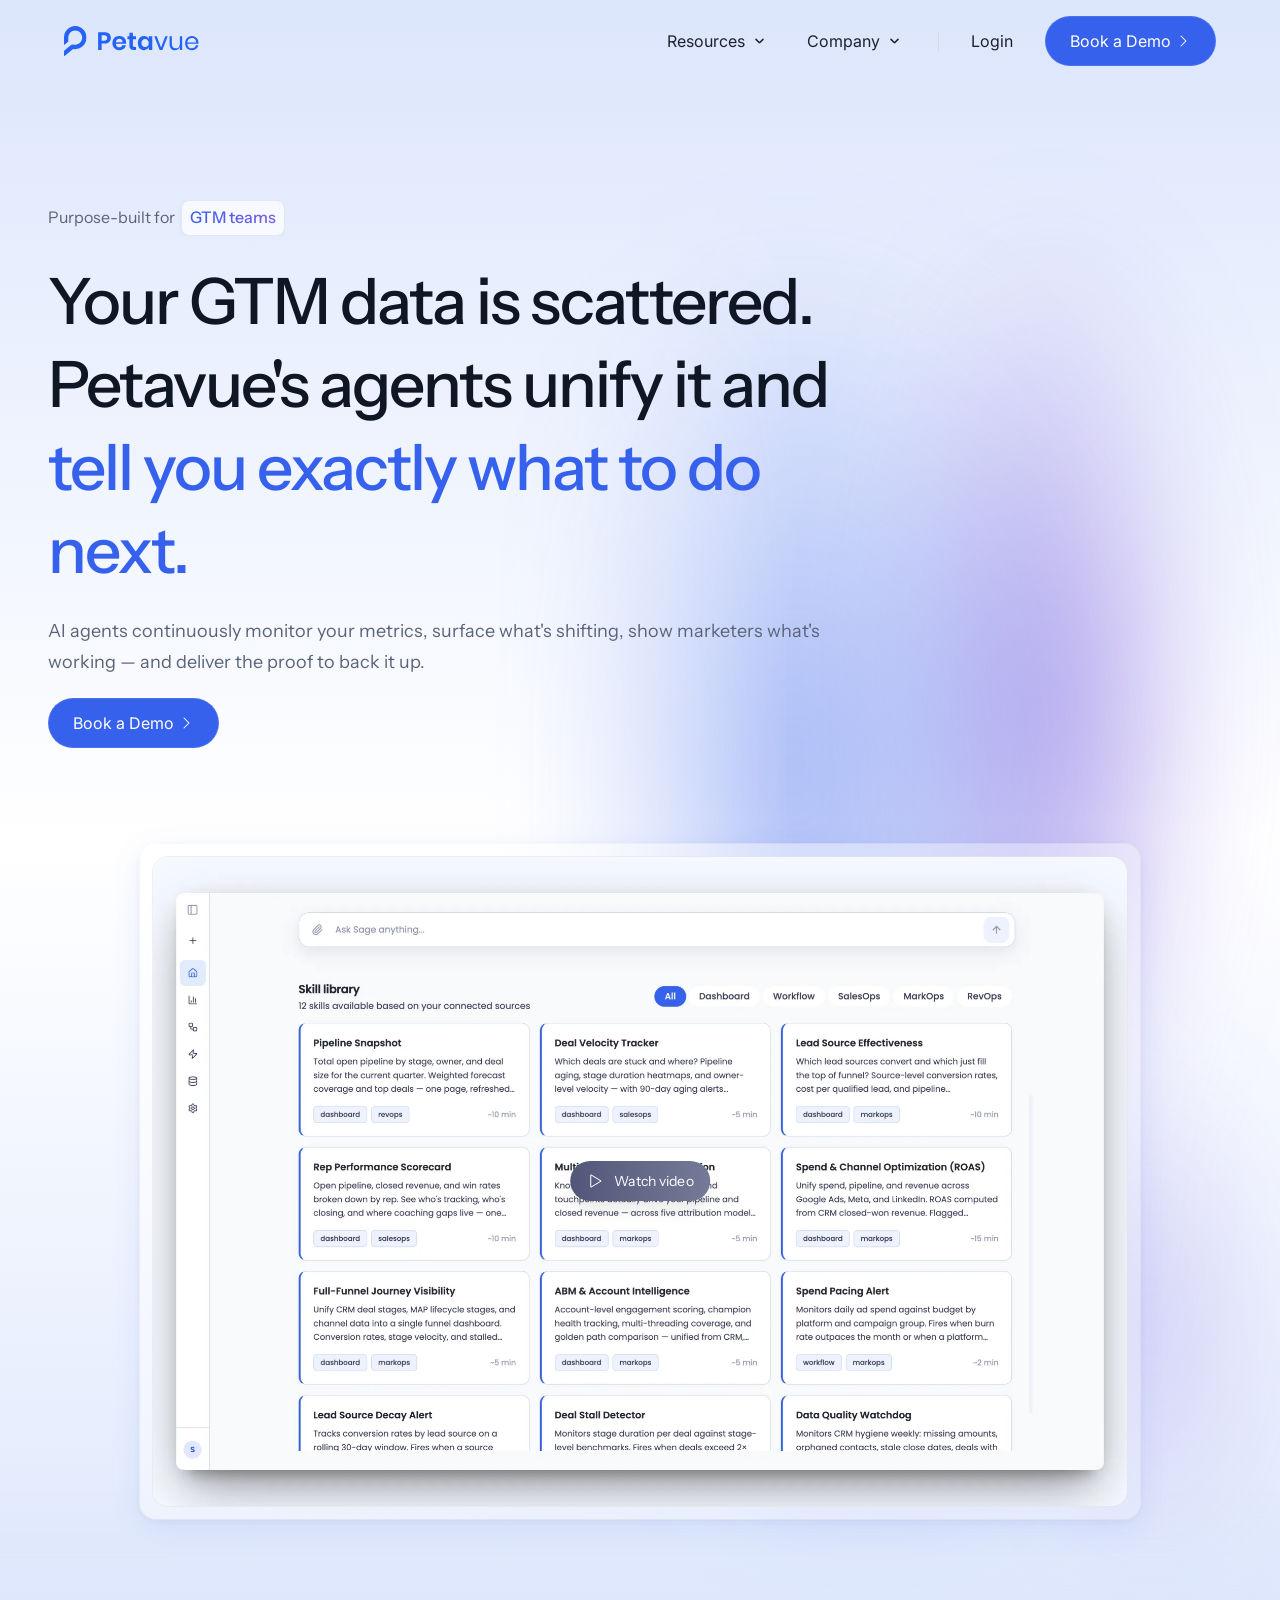
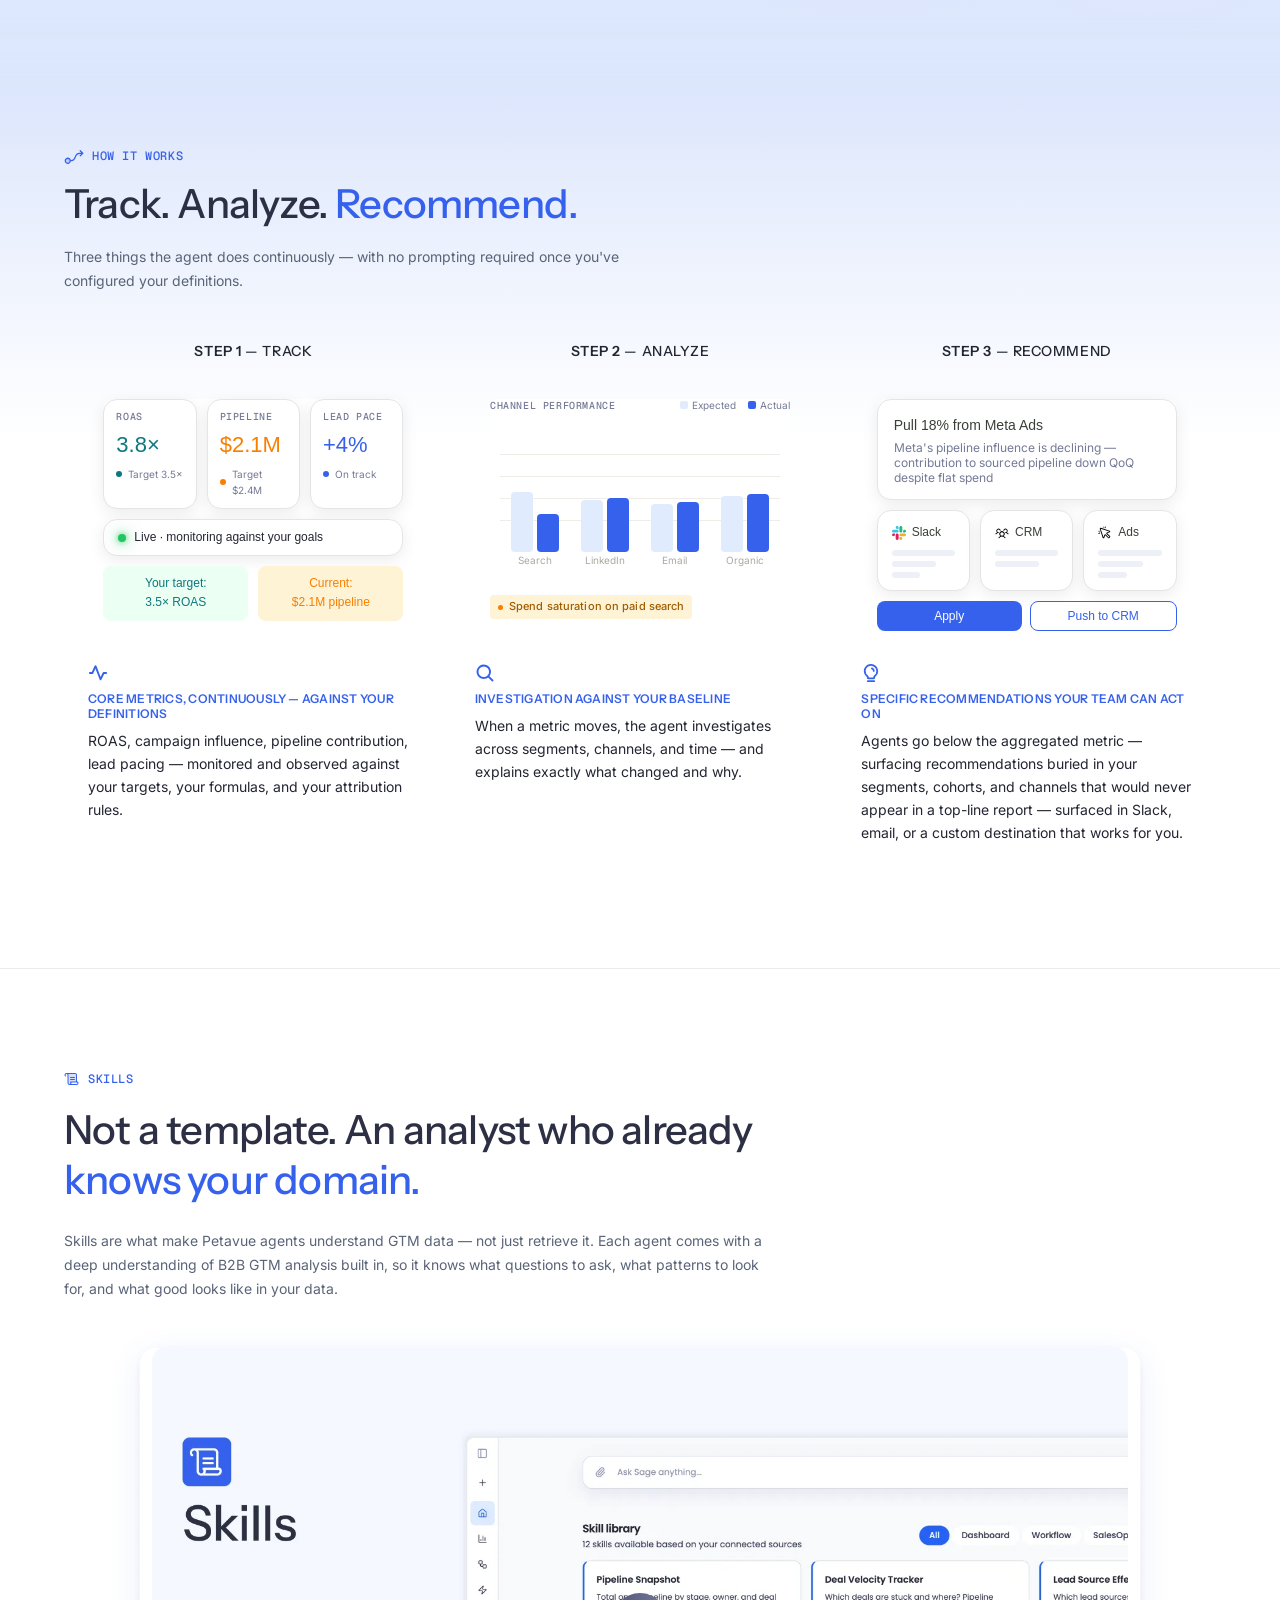
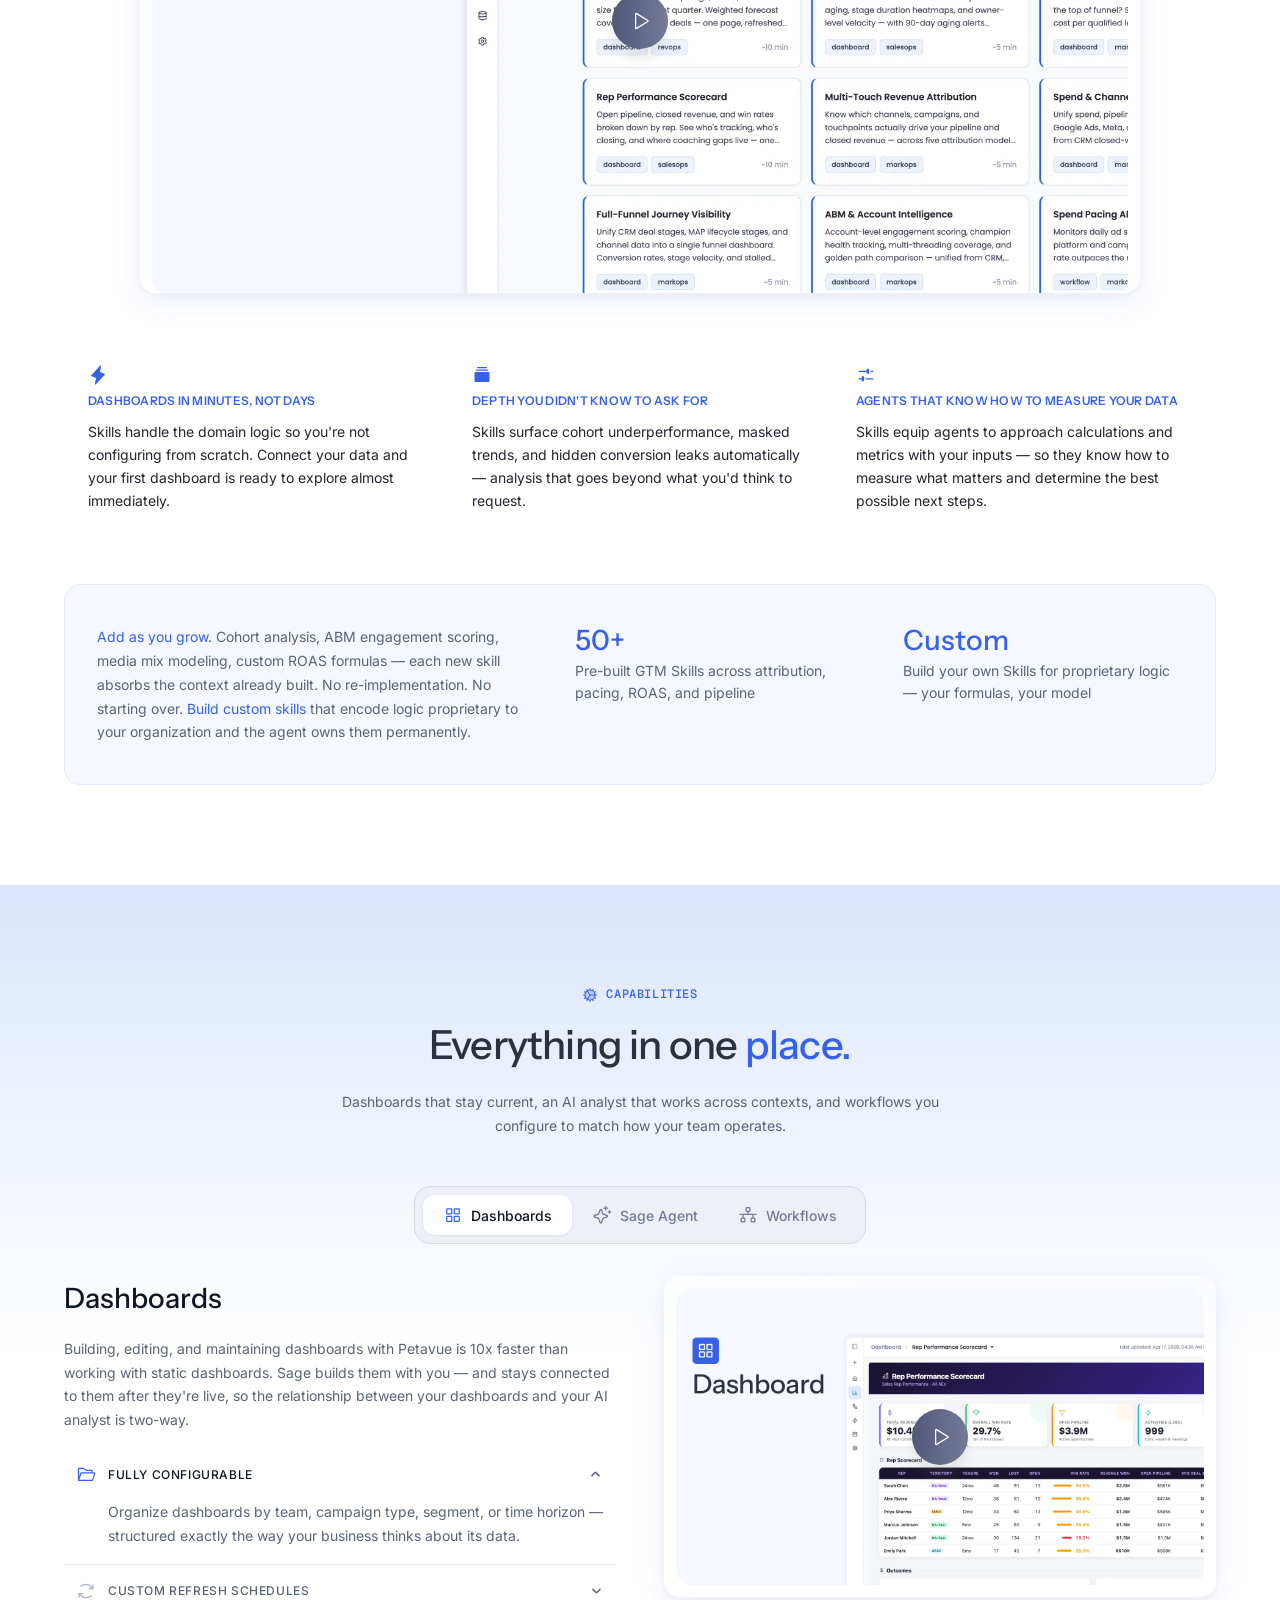
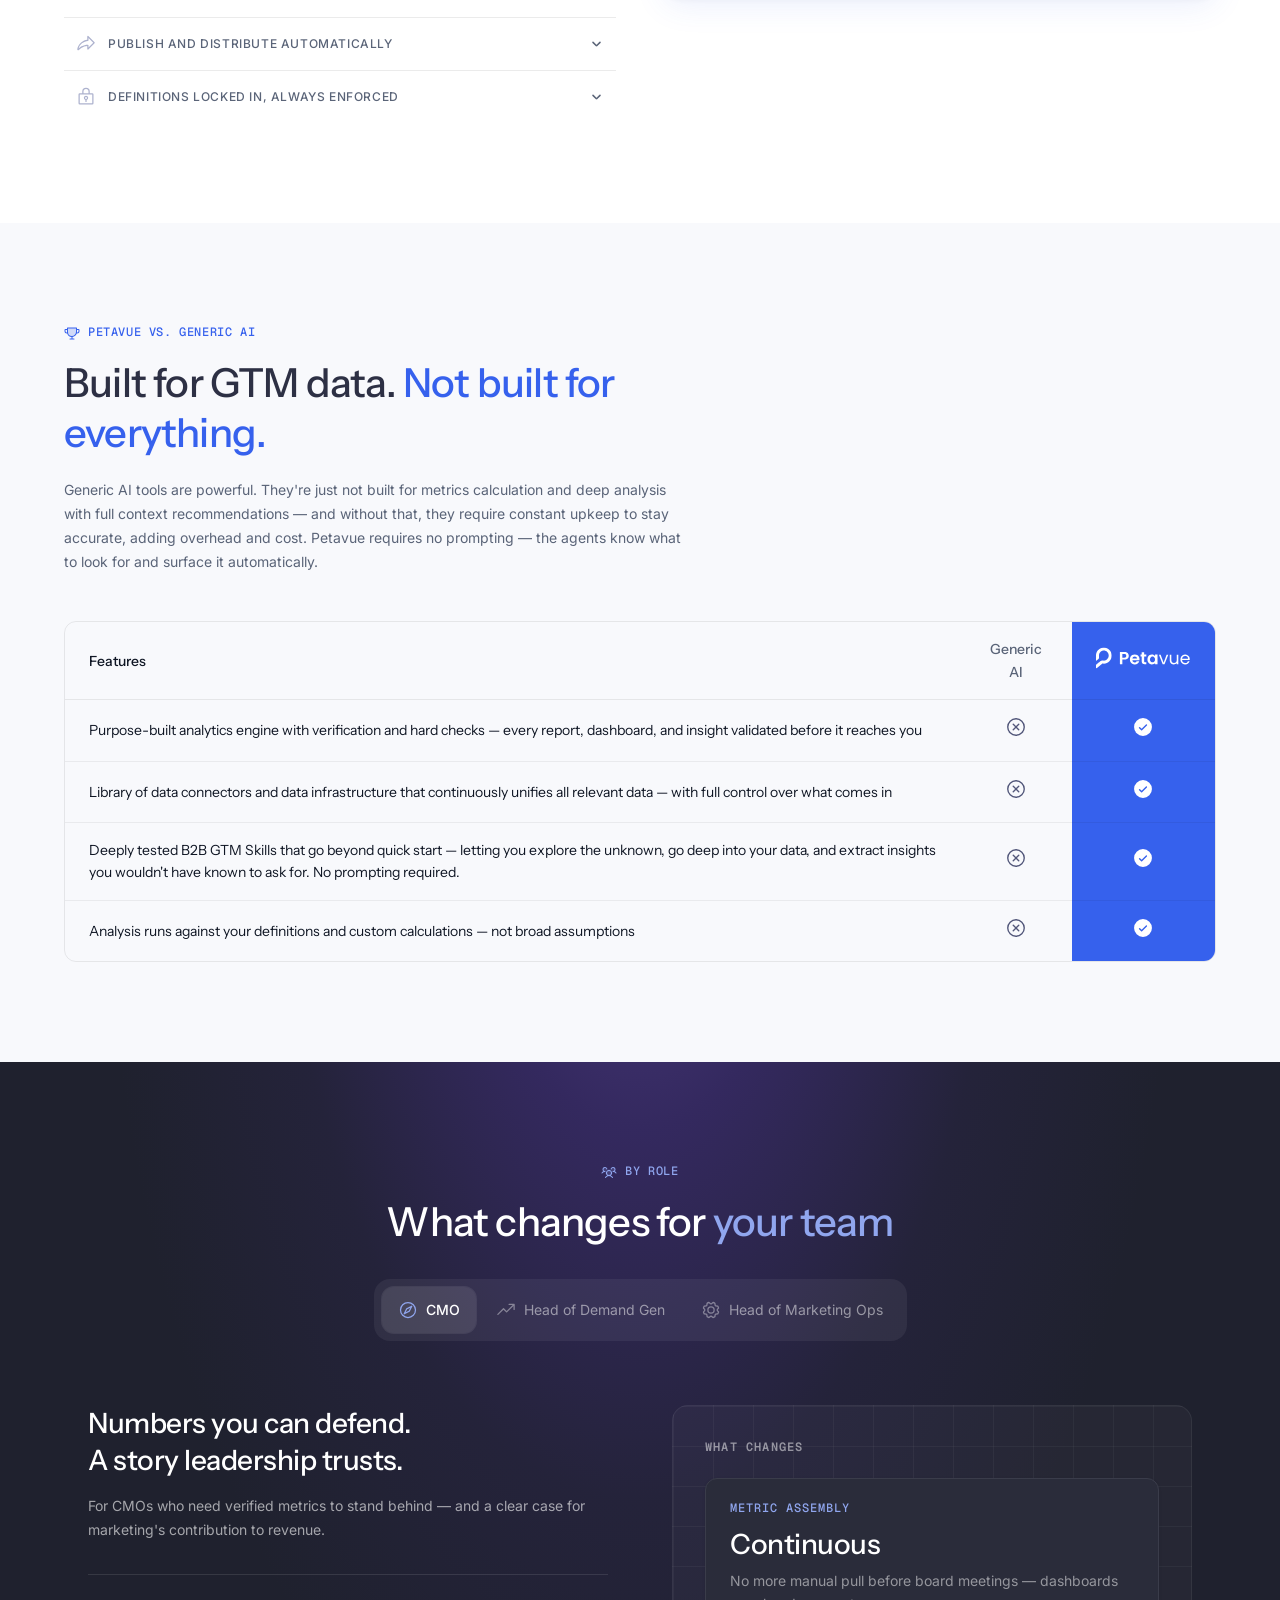
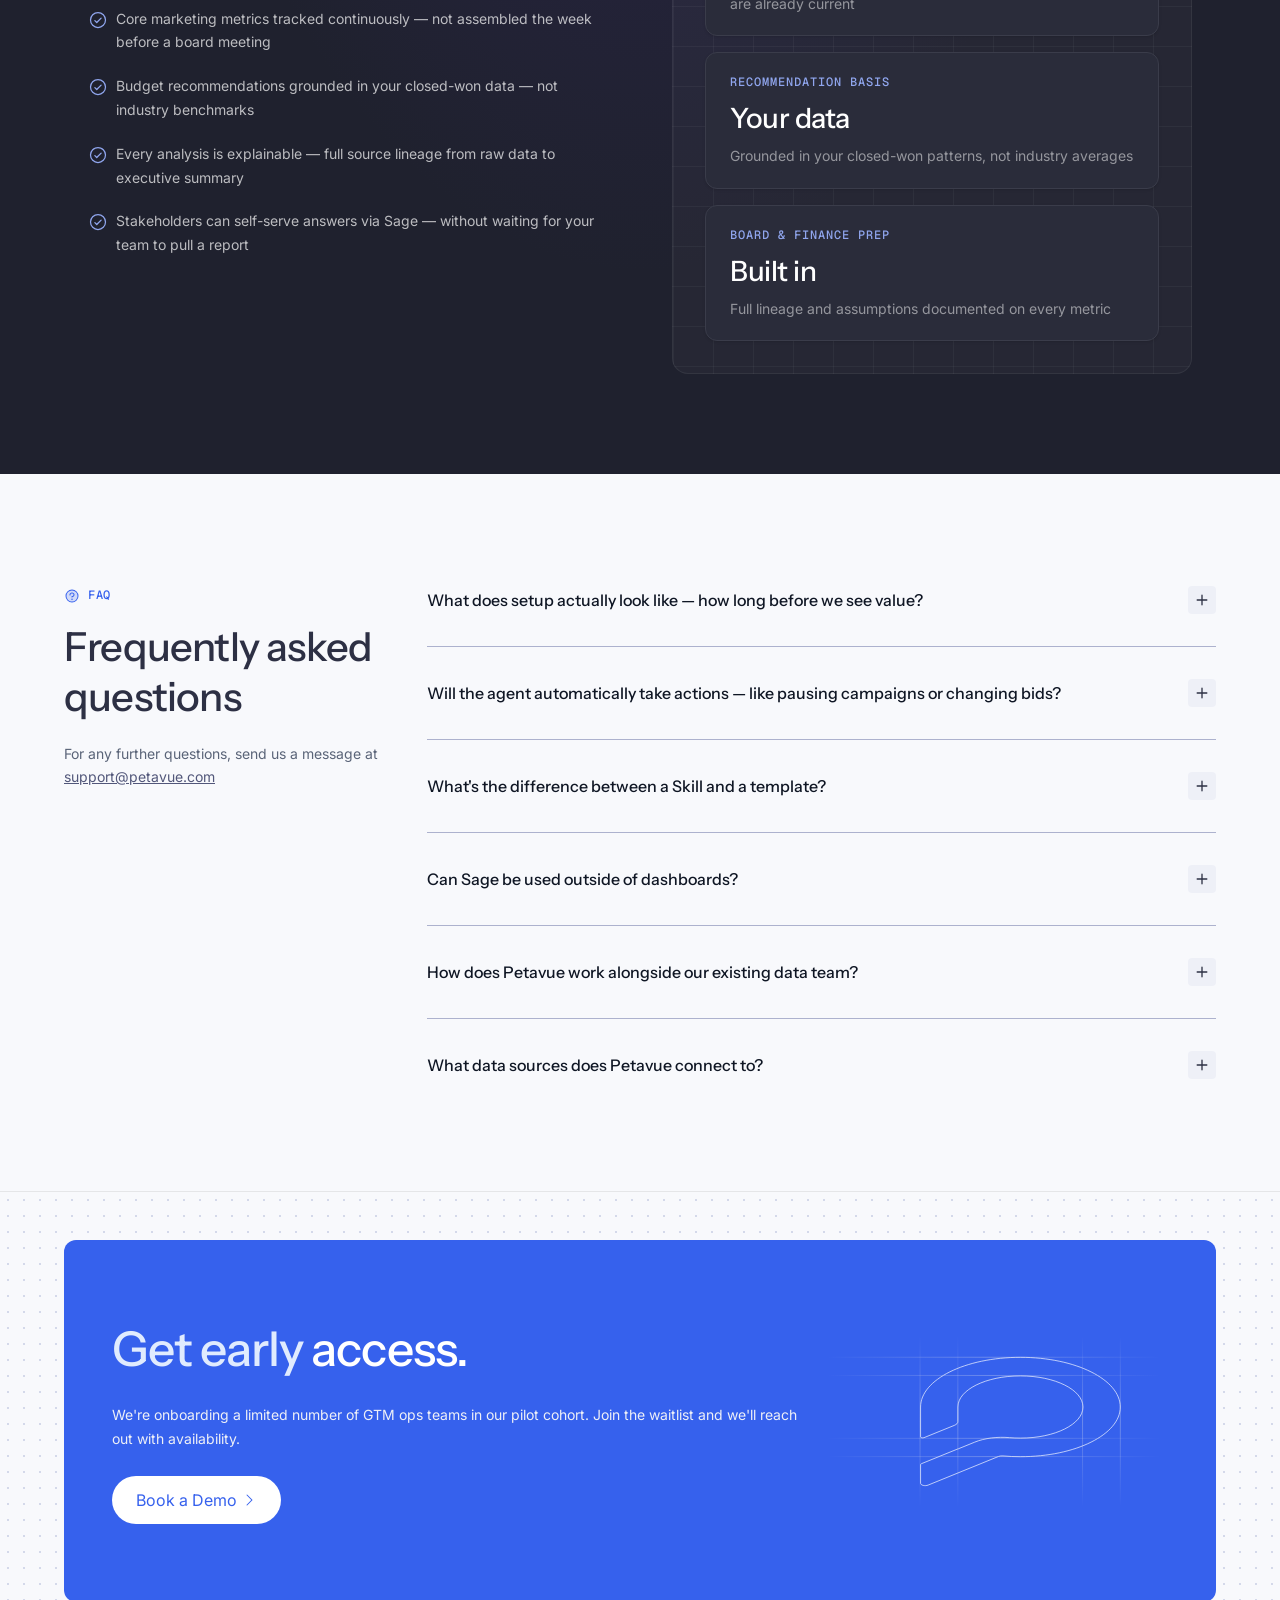
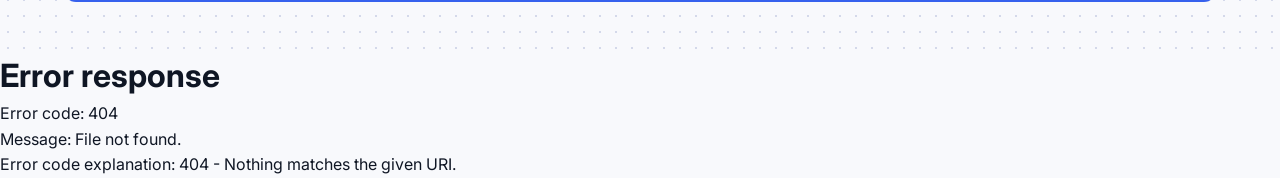
==== commit c028d3ed: "add pricing page, inline video playback, nav + copy refresh - new pricing.html with split-layout pla" ====
--- a/index.html
+++ b/index.html
@@ -34,7 +34,7 @@
       "name": "What does setup actually look like — how long before we see value?",
       "acceptedAnswer": {
         "@type": "Answer",
-        "text": "Most teams see their first dashboards within a day of connecting their data sources. The agent works with your data as it exists — no ETL project, no data transformation pipeline required. Skills handle the domain logic automatically, and you configure your definitions through a guided setup process. For teams with complex custom attribution models, full configuration typically takes 3–5 days."
+        "text": "Most teams see their first dashboards within a day of connecting their data sources. The agent works with your data as it exists — no ETL project, no data transformation pipeline required. Skills handle the domain logic automatically, and you configure your definitions through a guided setup process. For teams with complex custom attribution models or proprietary scoring, full configuration typically takes 3–5 days."
       }
     },
     {
@@ -42,7 +42,7 @@
       "name": "Will the agent automatically take actions — like pausing campaigns or changing bids?",
       "acceptedAnswer": {
         "@type": "Answer",
-        "text": "No — Petavue produces specific recommendations for your team, not automatic actions. The agent monitors, investigates, and recommends; a person on your team decides whether and how to act. We're deliberate about this: the human stays in the loop on every action taken."
+        "text": "No — Petavue produces specific recommendations for your team, not automatic actions. The agent monitors, investigates, and recommends; a person on your team decides whether and how to act. Recommendations appear in Slack or email — where your team already makes decisions. We're deliberate about this: the human stays in the loop on every action taken."
       }
     },
     {
@@ -50,7 +50,7 @@
       "name": "What's the difference between a Skill and a template?",
       "acceptedAnswer": {
         "@type": "Answer",
-        "text": "Templates are fully static — they apply fixed logic regardless of how your business works. Skills give the agent domain expertise that adapts to your specific data model, definitions, and thresholds. A ROAS Skill applies your formula, with your attribution window, using your spend categories. That distinction makes the output defensible rather than just fast."
+        "text": "Templates are fully static — they apply fixed logic regardless of how your business works. Skills are different: they give the agent domain expertise, but the agent adapts that expertise to your specific data model, your definitions, and your thresholds. A ROAS Skill doesn't apply a textbook ROAS formula — it applies your formula, with your attribution window, using your spend categories. That distinction is what makes the output defensible rather than just fast."
       }
     },
     {
@@ -58,7 +58,7 @@
       "name": "Can Sage be used outside of dashboards?",
       "acceptedAnswer": {
         "@type": "Answer",
-        "text": "Yes. Sage is embedded in every dashboard but also available as a standalone analyst your team can query at any time — before a meeting, during planning, or when something surfaces in a report. It has access to all your configured metrics and historical data."
+        "text": "Yes. While Sage is embedded in every dashboard, it's also available as a standalone analyst your team can query at any time — before a meeting, during a planning session, or when something surfaces in a report. It has access to all your configured metrics and historical data, so you get the same quality of analysis whether you're looking at a dashboard or asking a standalone question."
       }
     },
     {
@@ -66,7 +66,7 @@
       "name": "How does Petavue work alongside our existing data team?",
       "acceptedAnswer": {
         "@type": "Answer",
-        "text": "Petavue complements your data team, not replaces them. Data teams focus on infrastructure and data quality. Petavue handles the weekly ops analysis — lead pacing, campaign diagnostics, pipeline monitoring — that requires domain knowledge and speed. Most teams find it reduces the volume of ad hoc analysis requests."
+        "text": "Petavue is designed to complement your data team, not replace them. Data teams focus on infrastructure, data quality, and platform-level work. Petavue handles the weekly ops analysis — lead pacing, campaign diagnostics, pipeline monitoring — that requires domain knowledge and speed, not engineering. Most teams find that Petavue reduces the volume of ad hoc analysis requests their data team receives, giving both sides more capacity to do their best work."
       }
     },
     {
@@ -74,7 +74,7 @@
       "name": "What data sources does Petavue connect to?",
       "acceptedAnswer": {
         "@type": "Answer",
-        "text": "Petavue connects to the core GTM stack — Salesforce, HubSpot, Google Ads, Meta, LinkedIn, Marketo, Outreach, Gong, and Zendesk, among others. The agent can also work directly from your data warehouse. If you're running a non-standard tool, reach out — we'll let you know what's possible before you commit."
+        "text": "Petavue connects to the core GTM stack — Salesforce, HubSpot, Google Ads, Meta, LinkedIn, Marketo, Outreach, Gong, and Zendesk, among others. The agent can also work directly from your data warehouse. If you're running a non-standard tool or custom data source, reach out — we'll let you know what's possible before you commit."
       }
     }
   ]
@@ -101,9 +101,9 @@
   <div class="hero-blob hero-blob--2" aria-hidden="true"></div>
   <div class="mktg-hero-inner">
     <div class="hero-badge">Purpose-built for <span class="hero-badge-keyword">GTM teams</span></div>
-    <h1 style="color: var(--text);">Your GTM data is scattered. <em><span style="color: var(--color-primary-500);">Petavue's agents</span> find what to do about it.</em></h1>
-
-    <p class="subtitle">Agents continuously monitor your metrics, surface what's shifting, and deliver specific recommendations — before you know to look for them.</p>
+    <h1 style="color: var(--text);">Your GTM data is scattered. Petavue's agents unify it and <em><span style="color: var(--color-primary-500);">tell you exactly what to do next.</span></em></h1>
+
+    <p class="subtitle">AI agents continuously monitor your metrics, surface what's shifting, show marketers what's working — and deliver the proof to back it up.</p>
 
     <div class="hero-ctas">
       <a href="https://www.petavue.com/book-a-demo" class="btn-primary">Book a Demo <svg xmlns="http://www.w3.org/2000/svg" viewBox="0 0 256 256" fill="currentColor" width="16" height="16"><path d="M181.66,133.66l-80,80a8,8,0,0,1-11.32-11.32L164.69,128,90.34,53.66a8,8,0,0,1,11.32-11.32l80,80A8,8,0,0,1,181.66,133.66Z"/></svg></a>
@@ -175,7 +175,7 @@
         </div>
       </div>
       <div class="mktg-ill-card-body">
-        <h3 class="mktg-ill-card-title"><svg xmlns="http://www.w3.org/2000/svg" width="20" height="20" fill="#3661ed" viewBox="0 0 256 256"><path d="M244,128a12,12,0,0,1-12,12H207.42l-36.69,73.37A12,12,0,0,1,160,220h-.6a12,12,0,0,1-10.61-7.72L95,71.15,66.92,133A12,12,0,0,1,56,140H24a12,12,0,0,1,0-24H48.27L85.08,35a12,12,0,0,1,22.13.7l54.28,142.46,27.78-55.56A12,12,0,0,1,200,116h32A12,12,0,0,1,244,128Z"></path></svg>Metrics tracked against your definitions</h3>
+        <h3 class="mktg-ill-card-title"><svg xmlns="http://www.w3.org/2000/svg" width="20" height="20" fill="#3661ed" viewBox="0 0 256 256"><path d="M244,128a12,12,0,0,1-12,12H207.42l-36.69,73.37A12,12,0,0,1,160,220h-.6a12,12,0,0,1-10.61-7.72L95,71.15,66.92,133A12,12,0,0,1,56,140H24a12,12,0,0,1,0-24H48.27L85.08,35a12,12,0,0,1,22.13.7l54.28,142.46,27.78-55.56A12,12,0,0,1,200,116h32A12,12,0,0,1,244,128Z"></path></svg>Core metrics, continuously — against your definitions</h3>
         <p class="mktg-ill-card-desc">ROAS, campaign influence, pipeline contribution, lead pacing — monitored and observed against your targets, your formulas, and your attribution rules.</p>
       </div>
     </div>
@@ -223,7 +223,7 @@
         </div>
       </div>
       <div class="mktg-ill-card-body">
-        <h3 class="mktg-ill-card-title"><svg xmlns="http://www.w3.org/2000/svg" width="20" height="20" fill="#3661ed" viewBox="0 0 256 256"><path d="M232.49,215.51,185,168a92.12,92.12,0,1,0-17,17l47.53,47.54a12,12,0,0,0,17-17ZM44,112a68,68,0,1,1,68,68A68.07,68.07,0,0,1,44,112Z"></path></svg>Investigated against your baseline</h3>
+        <h3 class="mktg-ill-card-title"><svg xmlns="http://www.w3.org/2000/svg" width="20" height="20" fill="#3661ed" viewBox="0 0 256 256"><path d="M232.49,215.51,185,168a92.12,92.12,0,1,0-17,17l47.53,47.54a12,12,0,0,0,17-17ZM44,112a68,68,0,1,1,68,68A68.07,68.07,0,0,1,44,112Z"></path></svg>Investigation against your baseline</h3>
         <p class="mktg-ill-card-desc">When a metric moves, the agent investigates across segments, channels, and time — and explains exactly what changed and why.</p>
       </div>
     </div>
@@ -259,8 +259,8 @@
         </div>
       </div>
       <div class="mktg-ill-card-body">
-        <h3 class="mktg-ill-card-title"><svg xmlns="http://www.w3.org/2000/svg" width="20" height="20" fill="#3661ed" viewBox="0 0 256 256"><path d="M180,232a12,12,0,0,1-12,12H88a12,12,0,0,1,0-24h80A12,12,0,0,1,180,232Zm40-128a91.51,91.51,0,0,1-35.17,72.35A12.26,12.26,0,0,0,180,186v2a20,20,0,0,1-20,20H96a20,20,0,0,1-20-20v-2a12,12,0,0,0-4.7-9.51A91.57,91.57,0,0,1,36,104.52C35.73,54.69,76,13.2,125.79,12A92,92,0,0,1,220,104Zm-24,0a68,68,0,0,0-69.65-68C89.56,36.88,59.8,67.55,60,104.38a67.71,67.71,0,0,0,26.1,53.19A35.87,35.87,0,0,1,100,184h56.1A36.13,36.13,0,0,1,170,157.49,67.68,67.68,0,0,0,196,104Zm-20.07-5.32a48.5,48.5,0,0,0-31.91-40,12,12,0,0,0-8,22.62,24.31,24.31,0,0,1,16.09,20,12,12,0,0,0,23.86-2.64Z"></path></svg>Actionable recommendations, delivered</h3>
-        <p class="mktg-ill-card-desc">Recommendations buried in your segments, cohorts, and channels — surfaced in Slack, email, or wherever your team works.</p>
+        <h3 class="mktg-ill-card-title"><svg xmlns="http://www.w3.org/2000/svg" width="20" height="20" fill="#3661ed" viewBox="0 0 256 256"><path d="M180,232a12,12,0,0,1-12,12H88a12,12,0,0,1,0-24h80A12,12,0,0,1,180,232Zm40-128a91.51,91.51,0,0,1-35.17,72.35A12.26,12.26,0,0,0,180,186v2a20,20,0,0,1-20,20H96a20,20,0,0,1-20-20v-2a12,12,0,0,0-4.7-9.51A91.57,91.57,0,0,1,36,104.52C35.73,54.69,76,13.2,125.79,12A92,92,0,0,1,220,104Zm-24,0a68,68,0,0,0-69.65-68C89.56,36.88,59.8,67.55,60,104.38a67.71,67.71,0,0,0,26.1,53.19A35.87,35.87,0,0,1,100,184h56.1A36.13,36.13,0,0,1,170,157.49,67.68,67.68,0,0,0,196,104Zm-20.07-5.32a48.5,48.5,0,0,0-31.91-40,12,12,0,0,0-8,22.62,24.31,24.31,0,0,1,16.09,20,12,12,0,0,0,23.86-2.64Z"></path></svg>Specific recommendations your team can act on</h3>
+        <p class="mktg-ill-card-desc">Agents go below the aggregated metric — surfacing recommendations buried in your segments, cohorts, and channels that would never appear in a top-line report — surfaced in Slack, email, or a custom destination that works for you.</p>
       </div>
     </div>
 
@@ -287,7 +287,7 @@
   <div class="padding-global"><div class="container-large">
   <div class="section-label section-label--lined reveal-on-scroll"><svg xmlns="http://www.w3.org/2000/svg" width="16" height="16" fill="#3661ed" viewBox="0 0 256 256"><path d="M200,176H104s8,6,8,16a24,24,0,0,1-48,0V64A24,24,0,0,0,40,40H176a24,24,0,0,1,24,24Z" opacity="0.2"></path><path d="M96,104a8,8,0,0,1,8-8h64a8,8,0,0,1,0,16H104A8,8,0,0,1,96,104Zm8,40h64a8,8,0,0,0,0-16H104a8,8,0,0,0,0,16Zm128,48a32,32,0,0,1-32,32H88a32,32,0,0,1-32-32V64a16,16,0,0,0-32,0c0,5.74,4.83,9.62,4.88,9.66h0A8,8,0,0,1,24,88a7.89,7.89,0,0,1-4.79-1.61h0C18.05,85.54,8,77.61,8,64A32,32,0,0,1,40,32H176a32,32,0,0,1,32,32V168h8a8,8,0,0,1,4.8,1.6C222,170.46,232,178.39,232,192ZM96.26,173.48A8.07,8.07,0,0,1,104,168h88V64a16,16,0,0,0-16-16H67.69A31.71,31.71,0,0,1,72,64V192a16,16,0,0,0,32,0c0-5.74-4.83-9.62-4.88-9.66A7.82,7.82,0,0,1,96.26,173.48ZM216,192a12.58,12.58,0,0,0-3.23-8h-94a26.92,26.92,0,0,1,1.21,8,31.82,31.82,0,0,1-4.29,16H200A16,16,0,0,0,216,192Z"></path></svg>Skills</div>
   <h2 class="section-heading reveal-on-scroll" style="margin-bottom: 24px;">Not a template. An analyst who already <span style="color: var(--color-primary-500);">knows your domain.</span></h2>
-  <p class="section-sub reveal-on-scroll" style="margin-bottom: 48px;">Skills are what make Petavue agents understand GTM data — not just retrieve it. Unlike static templates, Skills let the agent adapt concepts to your specific data and produce analysis tailored to your business.</p>
+  <p class="section-sub reveal-on-scroll" style="margin-bottom: 48px;">Skills are what make Petavue agents understand GTM data — not just retrieve it. Each agent comes with a deep understanding of B2B GTM analysis built in, so it knows what questions to ask, what patterns to look for, and what good looks like in your data.</p>
 
   <div class="runs-video-placeholder video-wrap">
     <img class="video-thumb" src="assets/videos/skills.webp" width="1600" height="900" alt="" loading="lazy" decoding="async">
@@ -469,7 +469,7 @@
         <div class="cap-panel-layout">
           <div class="cap-panel-left">
             <h3 class="cap-panel-title">Dashboards</h3>
-            <p class="cap-tab-desc">Publish dynamic dashboards that update continuously with your live data. Every metric reflects your definitions — not a system default.</p>
+            <p class="cap-tab-desc">Building, editing, and maintaining dashboards with Petavue is 10x faster than working with static dashboards. Sage builds them with you — and stays connected to them after they're live, so the relationship between your dashboards and your AI analyst is two-way.</p>
             <div class="cap-panel-accordion">
               <div class="cap-acc-item is-open" data-cap-acc>
                 <button class="cap-acc-trigger">
@@ -525,7 +525,7 @@
         <div class="cap-panel-layout">
           <div class="cap-panel-left">
             <h3 class="cap-panel-title">Sage Agent</h3>
-            <p class="cap-tab-desc">An AI analyst that understands your configured metrics — not a generic chatbot. Works inside dashboards and as a standalone analyst your team can query at any time.</p>
+            <p class="cap-tab-desc">Sage is an AI analyst that understands your configured metrics and data — not a generic chatbot. It works both inside dashboards and as a standalone analyst your team can query at any time.</p>
             <div class="cap-panel-accordion">
               <div class="cap-acc-item is-open" data-cap-acc>
                 <button class="cap-acc-trigger">
@@ -573,7 +573,7 @@
         <div class="cap-panel-layout">
           <div class="cap-panel-left">
             <h3 class="cap-panel-title">Workflows</h3>
-            <p class="cap-tab-desc">Define what the agent monitors, when it alerts, and what it delivers — and where. Configure once; the agent runs them continuously.</p>
+            <p class="cap-tab-desc">Workflows define what the agent monitors, when it alerts, and what it delivers — and where. Configure them once; the agent runs them continuously. Below is what a configured workflow looks like and what it produces.</p>
             <div class="cap-panel-accordion">
               <div class="cap-acc-item is-open" data-cap-acc>
                 <button class="cap-acc-trigger">
@@ -624,7 +624,7 @@
   <div class="padding-global"><div class="container-large">
     <div class="section-label reveal-on-scroll"><svg xmlns="http://www.w3.org/2000/svg" width="16" height="16" fill="#3661ed" viewBox="0 0 256 256"><path d="M200,48v63.1c0,39.7-31.75,72.6-71.45,72.9A72,72,0,0,1,56,112V48Z" opacity="0.2"></path><path d="M232,64H208V48a8,8,0,0,0-8-8H56a8,8,0,0,0-8,8V64H24A16,16,0,0,0,8,80V96a40,40,0,0,0,40,40h3.65A80.13,80.13,0,0,0,120,191.61V216H96a8,8,0,0,0,0,16h64a8,8,0,0,0,0-16H136V191.58c31.94-3.23,58.44-25.64,68.08-55.58H208a40,40,0,0,0,40-40V80A16,16,0,0,0,232,64ZM48,120A24,24,0,0,1,24,96V80H48v32q0,4,.39,8Zm144-8.9c0,35.52-29,64.64-64,64.9a64,64,0,0,1-64-64V56H192ZM232,96a24,24,0,0,1-24,24h-.5a81.81,81.81,0,0,0,.5-8.9V80h24Z"></path></svg>Petavue vs. Generic AI</div>
     <h2 class="section-heading reveal-on-scroll">Built for GTM data. <span style="color: var(--color-primary-500);">Not built for everything.</span></h2>
-    <p class="section-sub reveal-on-scroll">Generic AI tools are powerful — they're just not configured for how GTM ops teams actually work, with specific definitions, attribution rules, and formulas that vary by company.</p>
+    <p class="section-sub reveal-on-scroll">Generic AI tools are powerful. They're just not built for metrics calculation and deep analysis with full context recommendations — and without that, they require constant upkeep to stay accurate, adding overhead and cost. Petavue requires no prompting — the agents know what to look for and surface it automatically.</p>
 
     <div class="matrix-scroll-wrap">
     <table class="matrix-table reveal-on-scroll">
@@ -636,13 +636,10 @@
         </tr>
       </thead>
       <tbody>
-        <tr><td>GTM domain knowledge built in</td><td class="matrix-cell-icon"><svg xmlns="http://www.w3.org/2000/svg" width="22" height="22" fill="#c4c7d0" viewBox="0 0 256 256"><path d="M165.66,101.66,139.31,128l26.35,26.34a8,8,0,0,1-11.32,11.32L128,139.31l-26.34,26.35a8,8,0,0,1-11.32-11.32L116.69,128,90.34,101.66a8,8,0,0,1,11.32-11.32L128,116.69l26.34-26.35a8,8,0,0,1,11.32,11.32ZM232,128A104,104,0,1,1,128,24,104.11,104.11,0,0,1,232,128Zm-16,0a88,88,0,1,0-88,88A88.1,88.1,0,0,0,216,128Z"></path></svg></td><td class="matrix-cell-icon matrix-cell-petavue"><svg xmlns="http://www.w3.org/2000/svg" width="22" height="22" fill="#08bd50" viewBox="0 0 256 256"><path d="M128,24A104,104,0,1,0,232,128,104.11,104.11,0,0,0,128,24Zm45.66,85.66-56,56a8,8,0,0,1-11.32,0l-24-24a8,8,0,0,1,11.32-11.32L112,148.69l50.34-50.35a8,8,0,0,1,11.32,11.32Z"></path></svg></td></tr>
-        <tr><td>Analysis runs against your definitions and custom calculations</td><td class="matrix-cell-icon"><svg xmlns="http://www.w3.org/2000/svg" width="22" height="22" fill="#c4c7d0" viewBox="0 0 256 256"><path d="M165.66,101.66,139.31,128l26.35,26.34a8,8,0,0,1-11.32,11.32L128,139.31l-26.34,26.35a8,8,0,0,1-11.32-11.32L116.69,128,90.34,101.66a8,8,0,0,1,11.32-11.32L128,116.69l26.34-26.35a8,8,0,0,1,11.32,11.32ZM232,128A104,104,0,1,1,128,24,104.11,104.11,0,0,1,232,128Zm-16,0a88,88,0,1,0-88,88A88.1,88.1,0,0,0,216,128Z"></path></svg></td><td class="matrix-cell-icon matrix-cell-petavue"><svg xmlns="http://www.w3.org/2000/svg" width="22" height="22" fill="#08bd50" viewBox="0 0 256 256"><path d="M128,24A104,104,0,1,0,232,128,104.11,104.11,0,0,0,128,24Zm45.66,85.66-56,56a8,8,0,0,1-11.32,0l-24-24a8,8,0,0,1,11.32-11.32L112,148.69l50.34-50.35a8,8,0,0,1,11.32,11.32Z"></path></svg></td></tr>
-        <tr><td>Continuous monitoring — no prompting required</td><td class="matrix-cell-icon"><svg xmlns="http://www.w3.org/2000/svg" width="22" height="22" fill="#c4c7d0" viewBox="0 0 256 256"><path d="M165.66,101.66,139.31,128l26.35,26.34a8,8,0,0,1-11.32,11.32L128,139.31l-26.34,26.35a8,8,0,0,1-11.32-11.32L116.69,128,90.34,101.66a8,8,0,0,1,11.32-11.32L128,116.69l26.34-26.35a8,8,0,0,1,11.32,11.32ZM232,128A104,104,0,1,1,128,24,104.11,104.11,0,0,1,232,128Zm-16,0a88,88,0,1,0-88,88A88.1,88.1,0,0,0,216,128Z"></path></svg></td><td class="matrix-cell-icon matrix-cell-petavue"><svg xmlns="http://www.w3.org/2000/svg" width="22" height="22" fill="#08bd50" viewBox="0 0 256 256"><path d="M128,24A104,104,0,1,0,232,128,104.11,104.11,0,0,0,128,24Zm45.66,85.66-56,56a8,8,0,0,1-11.32,0l-24-24a8,8,0,0,1,11.32-11.32L112,148.69l50.34-50.35a8,8,0,0,1,11.32,11.32Z"></path></svg></td></tr>
-        <tr><td>Consistent, versioned output every time</td><td class="matrix-cell-icon"><svg xmlns="http://www.w3.org/2000/svg" width="22" height="22" fill="#c4c7d0" viewBox="0 0 256 256"><path d="M165.66,101.66,139.31,128l26.35,26.34a8,8,0,0,1-11.32,11.32L128,139.31l-26.34,26.35a8,8,0,0,1-11.32-11.32L116.69,128,90.34,101.66a8,8,0,0,1,11.32-11.32L128,116.69l26.34-26.35a8,8,0,0,1,11.32,11.32ZM232,128A104,104,0,1,1,128,24,104.11,104.11,0,0,1,232,128Zm-16,0a88,88,0,1,0-88,88A88.1,88.1,0,0,0,216,128Z"></path></svg></td><td class="matrix-cell-icon matrix-cell-petavue"><svg xmlns="http://www.w3.org/2000/svg" width="22" height="22" fill="#08bd50" viewBox="0 0 256 256"><path d="M128,24A104,104,0,1,0,232,128,104.11,104.11,0,0,0,128,24Zm45.66,85.66-56,56a8,8,0,0,1-11.32,0l-24-24a8,8,0,0,1,11.32-11.32L112,148.69l50.34-50.35a8,8,0,0,1,11.32,11.32Z"></path></svg></td></tr>
-        <tr><td>Definitions stay current as your business changes</td><td class="matrix-cell-icon"><svg xmlns="http://www.w3.org/2000/svg" width="22" height="22" fill="#c4c7d0" viewBox="0 0 256 256"><path d="M165.66,101.66,139.31,128l26.35,26.34a8,8,0,0,1-11.32,11.32L128,139.31l-26.34,26.35a8,8,0,0,1-11.32-11.32L116.69,128,90.34,101.66a8,8,0,0,1,11.32-11.32L128,116.69l26.34-26.35a8,8,0,0,1,11.32,11.32ZM232,128A104,104,0,1,1,128,24,104.11,104.11,0,0,1,232,128Zm-16,0a88,88,0,1,0-88,88A88.1,88.1,0,0,0,216,128Z"></path></svg></td><td class="matrix-cell-icon matrix-cell-petavue"><svg xmlns="http://www.w3.org/2000/svg" width="22" height="22" fill="#08bd50" viewBox="0 0 256 256"><path d="M128,24A104,104,0,1,0,232,128,104.11,104.11,0,0,0,128,24Zm45.66,85.66-56,56a8,8,0,0,1-11.32,0l-24-24a8,8,0,0,1,11.32-11.32L112,148.69l50.34-50.35a8,8,0,0,1,11.32,11.32Z"></path></svg></td></tr>
-        <tr><td>Delivers findings to Slack, dashboards, or custom destinations automatically</td><td class="matrix-cell-icon"><svg xmlns="http://www.w3.org/2000/svg" width="22" height="22" fill="#c4c7d0" viewBox="0 0 256 256"><path d="M165.66,101.66,139.31,128l26.35,26.34a8,8,0,0,1-11.32,11.32L128,139.31l-26.34,26.35a8,8,0,0,1-11.32-11.32L116.69,128,90.34,101.66a8,8,0,0,1,11.32-11.32L128,116.69l26.34-26.35a8,8,0,0,1,11.32,11.32ZM232,128A104,104,0,1,1,128,24,104.11,104.11,0,0,1,232,128Zm-16,0a88,88,0,1,0-88,88A88.1,88.1,0,0,0,216,128Z"></path></svg></td><td class="matrix-cell-icon matrix-cell-petavue"><svg xmlns="http://www.w3.org/2000/svg" width="22" height="22" fill="#08bd50" viewBox="0 0 256 256"><path d="M128,24A104,104,0,1,0,232,128,104.11,104.11,0,0,0,128,24Zm45.66,85.66-56,56a8,8,0,0,1-11.32,0l-24-24a8,8,0,0,1,11.32-11.32L112,148.69l50.34-50.35a8,8,0,0,1,11.32,11.32Z"></path></svg></td></tr>
-        <tr><td>Library of 50+ pre-built GTM Skills — plus the ability to build custom definitions and Skills</td><td class="matrix-cell-icon"><svg xmlns="http://www.w3.org/2000/svg" width="22" height="22" fill="#c4c7d0" viewBox="0 0 256 256"><path d="M165.66,101.66,139.31,128l26.35,26.34a8,8,0,0,1-11.32,11.32L128,139.31l-26.34,26.35a8,8,0,0,1-11.32-11.32L116.69,128,90.34,101.66a8,8,0,0,1,11.32-11.32L128,116.69l26.34-26.35a8,8,0,0,1,11.32,11.32ZM232,128A104,104,0,1,1,128,24,104.11,104.11,0,0,1,232,128Zm-16,0a88,88,0,1,0-88,88A88.1,88.1,0,0,0,216,128Z"></path></svg></td><td class="matrix-cell-icon matrix-cell-petavue"><svg xmlns="http://www.w3.org/2000/svg" width="22" height="22" fill="#08bd50" viewBox="0 0 256 256"><path d="M128,24A104,104,0,1,0,232,128,104.11,104.11,0,0,0,128,24Zm45.66,85.66-56,56a8,8,0,0,1-11.32,0l-24-24a8,8,0,0,1,11.32-11.32L112,148.69l50.34-50.35a8,8,0,0,1,11.32,11.32Z"></path></svg></td></tr>
+        <tr><td>Purpose-built analytics engine with verification and hard checks — every report, dashboard, and insight validated before it reaches you</td><td class="matrix-cell-icon"><svg xmlns="http://www.w3.org/2000/svg" width="22" height="22" fill="#c4c7d0" viewBox="0 0 256 256"><path d="M165.66,101.66,139.31,128l26.35,26.34a8,8,0,0,1-11.32,11.32L128,139.31l-26.34,26.35a8,8,0,0,1-11.32-11.32L116.69,128,90.34,101.66a8,8,0,0,1,11.32-11.32L128,116.69l26.34-26.35a8,8,0,0,1,11.32,11.32ZM232,128A104,104,0,1,1,128,24,104.11,104.11,0,0,1,232,128Zm-16,0a88,88,0,1,0-88,88A88.1,88.1,0,0,0,216,128Z"></path></svg></td><td class="matrix-cell-icon matrix-cell-petavue"><svg xmlns="http://www.w3.org/2000/svg" width="22" height="22" fill="#08bd50" viewBox="0 0 256 256"><path d="M128,24A104,104,0,1,0,232,128,104.11,104.11,0,0,0,128,24Zm45.66,85.66-56,56a8,8,0,0,1-11.32,0l-24-24a8,8,0,0,1,11.32-11.32L112,148.69l50.34-50.35a8,8,0,0,1,11.32,11.32Z"></path></svg></td></tr>
+        <tr><td>Library of data connectors and data infrastructure that continuously unifies all relevant data — with full control over what comes in</td><td class="matrix-cell-icon"><svg xmlns="http://www.w3.org/2000/svg" width="22" height="22" fill="#c4c7d0" viewBox="0 0 256 256"><path d="M165.66,101.66,139.31,128l26.35,26.34a8,8,0,0,1-11.32,11.32L128,139.31l-26.34,26.35a8,8,0,0,1-11.32-11.32L116.69,128,90.34,101.66a8,8,0,0,1,11.32-11.32L128,116.69l26.34-26.35a8,8,0,0,1,11.32,11.32ZM232,128A104,104,0,1,1,128,24,104.11,104.11,0,0,1,232,128Zm-16,0a88,88,0,1,0-88,88A88.1,88.1,0,0,0,216,128Z"></path></svg></td><td class="matrix-cell-icon matrix-cell-petavue"><svg xmlns="http://www.w3.org/2000/svg" width="22" height="22" fill="#08bd50" viewBox="0 0 256 256"><path d="M128,24A104,104,0,1,0,232,128,104.11,104.11,0,0,0,128,24Zm45.66,85.66-56,56a8,8,0,0,1-11.32,0l-24-24a8,8,0,0,1,11.32-11.32L112,148.69l50.34-50.35a8,8,0,0,1,11.32,11.32Z"></path></svg></td></tr>
+        <tr><td>Deeply tested B2B GTM Skills that go beyond quick start — letting you explore the unknown, go deep into your data, and extract insights you wouldn't have known to ask for. No prompting required.</td><td class="matrix-cell-icon"><svg xmlns="http://www.w3.org/2000/svg" width="22" height="22" fill="#c4c7d0" viewBox="0 0 256 256"><path d="M165.66,101.66,139.31,128l26.35,26.34a8,8,0,0,1-11.32,11.32L128,139.31l-26.34,26.35a8,8,0,0,1-11.32-11.32L116.69,128,90.34,101.66a8,8,0,0,1,11.32-11.32L128,116.69l26.34-26.35a8,8,0,0,1,11.32,11.32ZM232,128A104,104,0,1,1,128,24,104.11,104.11,0,0,1,232,128Zm-16,0a88,88,0,1,0-88,88A88.1,88.1,0,0,0,216,128Z"></path></svg></td><td class="matrix-cell-icon matrix-cell-petavue"><svg xmlns="http://www.w3.org/2000/svg" width="22" height="22" fill="#08bd50" viewBox="0 0 256 256"><path d="M128,24A104,104,0,1,0,232,128,104.11,104.11,0,0,0,128,24Zm45.66,85.66-56,56a8,8,0,0,1-11.32,0l-24-24a8,8,0,0,1,11.32-11.32L112,148.69l50.34-50.35a8,8,0,0,1,11.32,11.32Z"></path></svg></td></tr>
+        <tr><td>Analysis runs against your definitions and custom calculations — not broad assumptions</td><td class="matrix-cell-icon"><svg xmlns="http://www.w3.org/2000/svg" width="22" height="22" fill="#c4c7d0" viewBox="0 0 256 256"><path d="M165.66,101.66,139.31,128l26.35,26.34a8,8,0,0,1-11.32,11.32L128,139.31l-26.34,26.35a8,8,0,0,1-11.32-11.32L116.69,128,90.34,101.66a8,8,0,0,1,11.32-11.32L128,116.69l26.34-26.35a8,8,0,0,1,11.32,11.32ZM232,128A104,104,0,1,1,128,24,104.11,104.11,0,0,1,232,128Zm-16,0a88,88,0,1,0-88,88A88.1,88.1,0,0,0,216,128Z"></path></svg></td><td class="matrix-cell-icon matrix-cell-petavue"><svg xmlns="http://www.w3.org/2000/svg" width="22" height="22" fill="#08bd50" viewBox="0 0 256 256"><path d="M128,24A104,104,0,1,0,232,128,104.11,104.11,0,0,0,128,24Zm45.66,85.66-56,56a8,8,0,0,1-11.32,0l-24-24a8,8,0,0,1,11.32-11.32L112,148.69l50.34-50.35a8,8,0,0,1,11.32,11.32Z"></path></svg></td></tr>
       </tbody>
     </table>
     </div>
@@ -985,7 +982,7 @@
             <div class="mktg-faq-icon"><svg class="faq-icon-plus" xmlns="http://www.w3.org/2000/svg" width="14" height="14" fill="currentColor" viewBox="0 0 256 256"><path d="M228,128a12,12,0,0,1-12,12H140v76a12,12,0,0,1-24,0V140H40a12,12,0,0,1,0-24h76V40a12,12,0,0,1,24,0v76h76A12,12,0,0,1,228,128Z"></path></svg><svg class="faq-icon-minus" xmlns="http://www.w3.org/2000/svg" width="14" height="14" fill="currentColor" viewBox="0 0 256 256"><path d="M228,128a12,12,0,0,1-12,12H40a12,12,0,0,1,0-24H216A12,12,0,0,1,228,128Z"></path></svg></div>
           </button>
           <div class="mktg-faq-answer">
-            <p>Most teams see their first dashboards within a day of connecting their data sources. The agent works with your data as it exists — no ETL project, no data transformation pipeline required. Skills handle the domain logic automatically, and you configure your definitions through a guided setup process. For teams with complex custom attribution models, full configuration typically takes 3–5 days.</p>
+            <p>Most teams see their first dashboards within a day of connecting their data sources. The agent works with your data as it exists — no ETL project, no data transformation pipeline required. Skills handle the domain logic automatically, and you configure your definitions through a guided setup process. For teams with complex custom attribution models or proprietary scoring, full configuration typically takes 3–5 days.</p>
           </div>
         </div>
 
@@ -995,7 +992,7 @@
             <div class="mktg-faq-icon"><svg class="faq-icon-plus" xmlns="http://www.w3.org/2000/svg" width="14" height="14" fill="currentColor" viewBox="0 0 256 256"><path d="M228,128a12,12,0,0,1-12,12H140v76a12,12,0,0,1-24,0V140H40a12,12,0,0,1,0-24h76V40a12,12,0,0,1,24,0v76h76A12,12,0,0,1,228,128Z"></path></svg><svg class="faq-icon-minus" xmlns="http://www.w3.org/2000/svg" width="14" height="14" fill="currentColor" viewBox="0 0 256 256"><path d="M228,128a12,12,0,0,1-12,12H40a12,12,0,0,1,0-24H216A12,12,0,0,1,228,128Z"></path></svg></div>
           </button>
           <div class="mktg-faq-answer">
-            <p>No — Petavue produces specific recommendations for your team, not automatic actions. The agent monitors, investigates, and recommends; a person on your team decides whether and how to act. We're deliberate about this: the human stays in the loop on every action taken.</p>
+            <p>No — Petavue produces specific recommendations for your team, not automatic actions. The agent monitors, investigates, and recommends; a person on your team decides whether and how to act. Recommendations appear in Slack or email — where your team already makes decisions. We're deliberate about this: the human stays in the loop on every action taken.</p>
           </div>
         </div>
 
@@ -1005,7 +1002,7 @@
             <div class="mktg-faq-icon"><svg class="faq-icon-plus" xmlns="http://www.w3.org/2000/svg" width="14" height="14" fill="currentColor" viewBox="0 0 256 256"><path d="M228,128a12,12,0,0,1-12,12H140v76a12,12,0,0,1-24,0V140H40a12,12,0,0,1,0-24h76V40a12,12,0,0,1,24,0v76h76A12,12,0,0,1,228,128Z"></path></svg><svg class="faq-icon-minus" xmlns="http://www.w3.org/2000/svg" width="14" height="14" fill="currentColor" viewBox="0 0 256 256"><path d="M228,128a12,12,0,0,1-12,12H40a12,12,0,0,1,0-24H216A12,12,0,0,1,228,128Z"></path></svg></div>
           </button>
           <div class="mktg-faq-answer">
-            <p>Templates are fully static — they apply fixed logic regardless of how your business works. Skills give the agent domain expertise that adapts to your specific data model, definitions, and thresholds. A ROAS Skill applies your formula, with your attribution window, using your spend categories. That distinction makes the output defensible rather than just fast.</p>
+            <p>Templates are fully static — they apply fixed logic regardless of how your business works. Skills are different: they give the agent domain expertise, but the agent adapts that expertise to your specific data model, your definitions, and your thresholds. A ROAS Skill doesn't apply a textbook ROAS formula — it applies your formula, with your attribution window, using your spend categories. That distinction is what makes the output defensible rather than just fast.</p>
           </div>
         </div>
 
@@ -1015,7 +1012,7 @@
             <div class="mktg-faq-icon"><svg class="faq-icon-plus" xmlns="http://www.w3.org/2000/svg" width="14" height="14" fill="currentColor" viewBox="0 0 256 256"><path d="M228,128a12,12,0,0,1-12,12H140v76a12,12,0,0,1-24,0V140H40a12,12,0,0,1,0-24h76V40a12,12,0,0,1,24,0v76h76A12,12,0,0,1,228,128Z"></path></svg><svg class="faq-icon-minus" xmlns="http://www.w3.org/2000/svg" width="14" height="14" fill="currentColor" viewBox="0 0 256 256"><path d="M228,128a12,12,0,0,1-12,12H40a12,12,0,0,1,0-24H216A12,12,0,0,1,228,128Z"></path></svg></div>
           </button>
           <div class="mktg-faq-answer">
-            <p>Yes. Sage is embedded in every dashboard but also available as a standalone analyst your team can query at any time — before a meeting, during planning, or when something surfaces in a report. It has access to all your configured metrics and historical data.</p>
+            <p>Yes. While Sage is embedded in every dashboard, it's also available as a standalone analyst your team can query at any time — before a meeting, during a planning session, or when something surfaces in a report. It has access to all your configured metrics and historical data, so you get the same quality of analysis whether you're looking at a dashboard or asking a standalone question.</p>
           </div>
         </div>
 
@@ -1025,7 +1022,7 @@
             <div class="mktg-faq-icon"><svg class="faq-icon-plus" xmlns="http://www.w3.org/2000/svg" width="14" height="14" fill="currentColor" viewBox="0 0 256 256"><path d="M228,128a12,12,0,0,1-12,12H140v76a12,12,0,0,1-24,0V140H40a12,12,0,0,1,0-24h76V40a12,12,0,0,1,24,0v76h76A12,12,0,0,1,228,128Z"></path></svg><svg class="faq-icon-minus" xmlns="http://www.w3.org/2000/svg" width="14" height="14" fill="currentColor" viewBox="0 0 256 256"><path d="M228,128a12,12,0,0,1-12,12H40a12,12,0,0,1,0-24H216A12,12,0,0,1,228,128Z"></path></svg></div>
           </button>
           <div class="mktg-faq-answer">
-            <p>Petavue complements your data team, not replaces them. Data teams focus on infrastructure and data quality. Petavue handles the weekly ops analysis — lead pacing, campaign diagnostics, pipeline monitoring — that requires domain knowledge and speed. Most teams find it reduces the volume of ad hoc analysis requests.</p>
+            <p>Petavue is designed to complement your data team, not replace them. Data teams focus on infrastructure, data quality, and platform-level work. Petavue handles the weekly ops analysis — lead pacing, campaign diagnostics, pipeline monitoring — that requires domain knowledge and speed, not engineering. Most teams find that Petavue reduces the volume of ad hoc analysis requests their data team receives, giving both sides more capacity to do their best work.</p>
           </div>
         </div>
 
@@ -1035,7 +1032,7 @@
             <div class="mktg-faq-icon"><svg class="faq-icon-plus" xmlns="http://www.w3.org/2000/svg" width="14" height="14" fill="currentColor" viewBox="0 0 256 256"><path d="M228,128a12,12,0,0,1-12,12H140v76a12,12,0,0,1-24,0V140H40a12,12,0,0,1,0-24h76V40a12,12,0,0,1,24,0v76h76A12,12,0,0,1,228,128Z"></path></svg><svg class="faq-icon-minus" xmlns="http://www.w3.org/2000/svg" width="14" height="14" fill="currentColor" viewBox="0 0 256 256"><path d="M228,128a12,12,0,0,1-12,12H40a12,12,0,0,1,0-24H216A12,12,0,0,1,228,128Z"></path></svg></div>
           </button>
           <div class="mktg-faq-answer">
-            <p>Petavue connects to the core GTM stack — Salesforce, HubSpot, Google Ads, Meta, LinkedIn, Marketo, Outreach, Gong, and Zendesk, among others. The agent can also work directly from your data warehouse. If you're running a non-standard tool, reach out — we'll let you know what's possible before you commit.</p>
+            <p>Petavue connects to the core GTM stack — Salesforce, HubSpot, Google Ads, Meta, LinkedIn, Marketo, Outreach, Gong, and Zendesk, among others. The agent can also work directly from your data warehouse. If you're running a non-standard tool or custom data source, reach out — we'll let you know what's possible before you commit.</p>
           </div>
         </div>
 
--- a/style/marketing.min.css
+++ b/style/marketing.min.css
@@ -1 +1 @@
-:root{--tw-shadow:0 1px 3px 0 rgb(0 0 0 / 0.1),0 1px 2px -1px rgb(0 0 0 / 0.1);--tw-shadow-colored:0 1px 3px 0 var(--tw-shadow-color),0 1px 2px -1px var(--tw-shadow-color)}.shadow{box-shadow:var(--tw-ring-offset-shadow,0 0 #0000),var(--tw-ring-shadow,0 0 #0000),var(--tw-shadow)}.navbar_component{position:fixed!important;top:0;left:0;right:0;z-index:998;background-color:transparent!important;background-image:none!important;border-bottom-color:transparent!important;transition:opacity .4s ease}.navbar_component::before{content:'';position:absolute;inset:0;background:linear-gradient(#f8f9fc,#f5f8ff);border-bottom:1px solid var(--color-neutral-200);opacity:0;transition:opacity .2s ease,background .2s ease,border-bottom-color .2s ease;z-index:-1;pointer-events:none;-webkit-backdrop-filter:blur(8px);backdrop-filter:blur(8px)}.navbar_component .link_button,.navbar_component .navbar_dropdown-toggle,.navbar_component .navbar_login,.navbar_component .navbar_logo{transition:color .3s ease,filter .3s ease}.navbar_component.nav-scrolled::before{opacity:1}.navbar_component::after{content:'';position:absolute;inset:0;background:var(--color-neutral-900);border-bottom:1px solid rgba(255,255,255,.08);z-index:-1;pointer-events:none;opacity:0;transition:opacity .3s ease}.navbar_component.nav-dark::after{opacity:1}.navbar_component.nav-dark .link_button,.navbar_component.nav-dark .navbar_dropdown-toggle,.navbar_component.nav-dark .navbar_login{color:#fff!important;transition:color .2s,background .2s}.navbar_component.nav-dark .link_button:hover,.navbar_component.nav-dark .navbar_dropdown-toggle:hover{color:#fff!important;background:var(--color-neutral-800)!important;border-radius:6px}.navbar_component.nav-dark .navbar_login:hover{color:var(--color-primary-100)!important}.navbar_component.nav-dark .navbar_dropdown-icon svg{stroke:#fff}.navbar_component.nav-dark .badge-new{background:linear-gradient(137deg,#3661ed 0,#825cde 100%);color:#fff}.navbar_component.nav-dark .navbar_menu-divider{background:rgba(255,255,255,.15)}.navbar_component.nav-dark .navbar_dropdown-list-wrap{background:var(--color-neutral-900)!important;border-color:rgba(255,255,255,.08)!important}.navbar_component.nav-dark .navbar_dropdown-inner{background:rgba(45,48,68,.1)!important}.navbar_component.nav-dark .dropdown-card-icon{background:rgba(45,48,68,.1)!important;border-color:var(--color-neutral-800)!important}.navbar_component.nav-dark .dropdown-card-icon svg{fill:#D4D9EA!important}.navbar_component.nav-dark .dropdown-header{color:var(--color-neutral-400)!important}.navbar_component.nav-dark .dropdown-card-title{color:#fff!important}.navbar_component.nav-dark .dropdown-card-desc{color:var(--color-neutral-400)!important}.navbar_component.nav-dark .dropdown-card:hover{background:var(--color-neutral-800)!important}.navbar_component.nav-dark .cs-desc{color:var(--color-neutral-400)!important}.navbar_component.nav-dark .cs-link{color:var(--color-primary-300)!important}.navbar_component.nav-dark .dropdown_column--proof{background:0 0!important}.navbar_component.nav-dark .casestudy-card{background:rgba(45,48,68,.1)!important;border:1px solid var(--color-neutral-800)!important}.container-large{padding-left:0;padding-right:0}.section-heading{font-size:40px!important;letter-spacing:-.8px!important}.section-sub{font-size:14px!important;color:var(--text-muted)!important}.section-label{font-weight:500!important;font-size:12px!important;gap:8px}.mktg-hero{display:flex;flex-direction:column;align-items:center;gap:48px;min-height:100vh;padding:200px 48px 120px;justify-content:center;background:linear-gradient(180deg,#dce6fc 0,#fff 50%,#dce6fc 100%);position:relative;overflow:clip}.mktg-hero .hero-media,.mktg-hero .mktg-hero-inner{position:relative;z-index:1}.hero-blob{position:absolute;inset:0;pointer-events:none;z-index:0;will-change:transform;filter:blur(60px);-webkit-mask-image:linear-gradient(90deg,transparent 0%,transparent 38%,#000 62%,#000 100%);mask-image:linear-gradient(90deg,transparent 0%,transparent 38%,#000 62%,#000 100%)}.hero-blob--1{background:radial-gradient(closest-side at 82% 42%,rgba(130,92,222,.55),rgba(130,92,222,0) 70%),radial-gradient(closest-side at 68% 72%,rgba(54,97,237,.35),rgba(54,97,237,0) 70%);animation:heroBlobDrift1 26s ease-in-out infinite}.hero-blob--2{background:radial-gradient(closest-side at 62% 46%,rgba(54,97,237,.45),rgba(54,97,237,0) 70%),radial-gradient(closest-side at 90% 78%,rgba(130,92,222,.3),rgba(130,92,222,0) 70%);animation:heroBlobDrift2 34s ease-in-out infinite}@keyframes heroBlobDrift1{0%{transform:translate3d(0,0,0) scale(1)}20%{transform:translate3d(-70px,50px,0) scale(1.08)}40%{transform:translate3d(40px,-60px,0) scale(.95)}60%{transform:translate3d(-40px,-40px,0) scale(1.1)}80%{transform:translate3d(60px,30px,0) scale(.98)}100%{transform:translate3d(0,0,0) scale(1)}}@keyframes heroBlobDrift2{0%{transform:translate3d(0,0,0) scale(1)}20%{transform:translate3d(60px,-50px,0) scale(.95)}40%{transform:translate3d(-70px,40px,0) scale(1.12)}60%{transform:translate3d(50px,70px,0) scale(.9)}80%{transform:translate3d(-50px,-30px,0) scale(1.06)}100%{transform:translate3d(0,0,0) scale(1)}}@media (prefers-reduced-motion:reduce){.hero-blob{animation:none}}.mktg-hero::after,.mktg-hero::before{display:none}.mktg-capabilities-section,.mktg-cta-section,.mktg-faq-section,.mktg-leads-section,.mktg-matrix-section,.mktg-problem-section,.mktg-role-section,.mktg-runs-section,.mktg-skills-section,.mktg-why-section{position:relative}.mktg-hero-fade{position:absolute;bottom:0;left:0;right:0;height:200px;background:linear-gradient(180deg,rgba(220,230,252,0) 0,#dce6fc 100%);z-index:0;pointer-events:none}.mktg-hero-inner{position:relative;z-index:1}.mktg-hero-inner{display:flex;flex-direction:column;align-items:flex-start;text-align:left;width:100%;max-width:80rem;margin-bottom:0}.mktg-hero-inner>*{opacity:0;transform:translateY(24px);animation:heroSlideIn .6s ease forwards}.mktg-hero-inner>:first-child{animation-delay:0s}.mktg-hero-inner>:nth-child(2){animation-delay:.15s}.mktg-hero-inner>:nth-child(3){animation-delay:.3s}.mktg-hero-inner>:nth-child(4){animation-delay:.45s}@keyframes heroSlideIn{to{opacity:1;transform:translateY(0)}}.mktg-hero .hero-badge::after,.mktg-hero .hero-badge::before{display:none}.mktg-hero .hero-badge{display:inline-flex;align-items:center;gap:6px;background:0 0;border:none;padding:0;border-radius:0;font-family:'Instrument Sans',sans-serif;font-size:16px;font-weight:400;color:var(--text-muted);margin-bottom:24px;box-shadow:none}.hero-badge-keyword{display:inline-block;border:1px solid #e5e7eb;border-radius:8px;padding:4px 8px;font-weight:500;position:relative;box-shadow:0 1px 4px rgba(0,0,0,.06);background-image:linear-gradient(90deg,var(--color-primary-500),#825cde,var(--color-primary-500));background-size:200% 100%;-webkit-background-clip:text;-webkit-text-fill-color:transparent;background-clip:text;animation:badgeGradient 3s linear infinite}.hero-badge-keyword::before{content:'';position:absolute;inset:0;background:rgba(255,255,255,.7);border-radius:7px;z-index:-1}@keyframes badgeGradient{0%{background-position:0 50%}100%{background-position:200% 50%}}.mktg-hero .hero-badge-text{font-family:'Instrument Sans',sans-serif;font-size:12px;font-weight:500;background:linear-gradient(90deg,var(--color-primary-500),#825cde,var(--color-primary-500),#825cde);background-size:200% 100%;-webkit-background-clip:text;-webkit-text-fill-color:transparent;background-clip:text;animation:badgeGradient 3s ease infinite}@keyframes badgeGradient{0%{background-position:0 50%}50%{background-position:100% 50%}100%{background-position:0 50%}}.mktg-hero .hero-badge-sep{width:1px;height:16px;background:#d1d5db;flex-shrink:0}.mktg-hero .hero-badge-link{color:#6b7280;text-decoration:none;font-weight:400;transition:color .2s ease}.mktg-hero .hero-badge-link:hover{color:#3661ed}.mktg-hero h1{font-family:'Instrument Sans',sans-serif;font-size:64px;font-weight:500;line-height:130%;letter-spacing:-2px;max-width:70%;margin-bottom:24px;animation:fadeInUp .6s .1s ease both;color:#1a1a1a;text-align:left}.mktg-hero h1 em{font-family:'Instrument Sans',sans-serif;font-size:64px;font-style:normal;font-weight:500;line-height:130%;letter-spacing:-2px;color:inherit}.mktg-hero .subtitle{font-family:'Instrument Sans',sans-serif;font-size:18px;color:var(--text-muted);max-width:70%;margin-bottom:20px;line-height:1.7;animation:fadeInUp .6s .2s ease both}.mktg-hero .hero-ctas{display:flex;gap:12px;justify-content:center;flex-wrap:wrap;animation:fadeInUp .6s .3s ease both}.hero-media{width:100%;max-width:1000px;border-radius:16px;padding:12px;background:linear-gradient(135deg,rgba(255,255,255,.6) 0,rgba(255,255,255,.15) 100%);box-shadow:0 0 0 1px rgba(255,255,255,.3),0 8px 32px rgba(54,97,237,.1),0 2px 8px rgba(0,0,0,.06);backdrop-filter:blur(12px);-webkit-backdrop-filter:blur(12px);animation:none!important;margin-top:48px;margin-bottom:48px}.hero-media-inner{width:100%;height:100%;border-radius:14.5px;background:rgba(255,255,255,.5);border:1px solid rgba(0,0,0,.06);display:flex;flex-direction:column;align-items:center;justify-content:center;gap:12px}.hero-media-label{font-family:'Geist Mono',monospace;font-size:14px;color:var(--color-neutral-500);letter-spacing:.02em}.hero-media-sublabel{font-family:Inter,sans-serif;font-size:14px;color:var(--color-neutral-500)}.mktg-cards-wrap{width:100%;max-width:1200px}.mktg-cards-grid{display:flex;gap:20px;align-items:flex-end;max-width:80rem;height:580px;margin:0 auto}.mktg-card{flex:0.85 1 0;min-width:0;height:360px;background:rgba(255,255,255,.7);backdrop-filter:blur(16px);-webkit-backdrop-filter:blur(16px);border:1px solid rgba(255,255,255,.6);border-radius:20px;padding:24px;display:flex;flex-direction:column;gap:12px;cursor:default;overflow:hidden;opacity:.6;transition:flex .5s cubic-bezier(.25, .46, .45, .94),height .5s cubic-bezier(.25, .46, .45, .94),opacity .4s ease,background .3s ease,border-color .3s ease}.mktg-card.is-focused{flex:1.3 1 0;height:500px;opacity:1;padding:24px;background:rgba(255,255,255,.92);border-color:rgba(54,97,237,.15)}.mktg-card-label{font-family:'Geist Mono','Roboto Mono',monospace;font-size:12px;font-weight:500;text-transform:uppercase;letter-spacing:1.2px;color:var(--accent);flex-shrink:0}.mktg-card-header{font-family:'Instrument Sans',sans-serif;font-size:22px;font-weight:500;line-height:1.35;color:var(--text);letter-spacing:-.4px;flex-shrink:0}.mktg-card-image{width:100%;display:flex;align-items:center;justify-content:center;border-radius:12px;overflow:hidden;flex-shrink:0}.mktg-card-image img{display:block;width:100%;height:auto;min-width:150px;min-height:150px;max-width:200px;max-height:200px;object-fit:contain;transition:max-width .5s cubic-bezier(.25, .46, .45, .94),max-height .5s cubic-bezier(.25, .46, .45, .94)}.mktg-card:not(.is-focused) .mktg-card-image img{max-width:200px;max-height:200px}.mktg-card-body{font-family:Inter,sans-serif;font-size:14px;line-height:1.65;color:var(--text-muted);max-height:0;opacity:0;overflow:hidden;position:relative;flex:1 1 auto;min-height:0;transform:translateY(16px);-webkit-mask-image:linear-gradient(to bottom,#000 70%,transparent 100%);mask-image:linear-gradient(to bottom,#000 70%,transparent 100%);transition:max-height .5s cubic-bezier(.25, .46, .45, .94),opacity .4s ease .1s,transform .45s cubic-bezier(.25, .46, .45, .94) 80ms}.mktg-card.is-focused .mktg-card-body{max-height:400px;opacity:1;transform:translateY(0)}.mktg-ill-cards{display:grid;grid-template-columns:repeat(3,1fr);gap:8px;width:100%;max-width:80rem;padding:0;position:relative;z-index:1}.mktg-ill-card{background:0 0;border:none;border-radius:16px;overflow:visible;min-width:0;box-shadow:none;display:flex;flex-direction:column;gap:12px}.mktg-ill-card.reveal-on-scroll:first-child{transition-delay:0s}.mktg-ill-card.reveal-on-scroll:nth-child(2){transition-delay:0.5s}.mktg-ill-card.reveal-on-scroll:nth-child(3){transition-delay:1s}.mktg-ill-card-visual{background:0 0;padding:24px 24px 20px}.mktg-ill-card-inner{background:#fff;border-radius:8px;box-shadow:none;padding:0;max-width:300px;margin:0 auto;display:flex;flex-direction:column;justify-content:space-between;gap:10px;height:220px}.mktg-ill-card-body{padding:12px 24px 24px;text-align:left;background:0 0}.mktg-ill-card-title{font-family:'Instrument Sans',sans-serif;font-size:12px;font-weight:600;color:var(--color-primary-500);margin-bottom:8px;line-height:normal;letter-spacing:.02em;text-transform:uppercase;display:inline-flex;align-items:center;justify-content:flex-start;gap:8px}.mktg-ill-card-title svg{flex-shrink:0}.mktg-ill-card-desc{font-family:Inter,sans-serif;font-size:14px;color:var(--color-neutral-900);line-height:1.65}.ill-section-label{font-family:'Geist Mono',monospace;font-size:12px;font-weight:500;color:#3661ed;line-height:normal;letter-spacing:.04em;text-transform:uppercase;text-align:center;display:block}.ill-tiles-row{display:flex;gap:10px}.ill-tile{flex:1;background:#fff;border:1px solid #e5e5e5;border-radius:14px;padding:10px 12px;display:flex;flex-direction:column;gap:4px;overflow:hidden;transition:background .2s ease;box-shadow:0 4px 16px rgba(0,0,0,.08)}.ill-tile:hover{background:var(--color-neutral-50,#f8f9fc)}.ill-tile-label{font-family:'Geist Mono',monospace;font-size:10px;font-weight:500;color:#757a97;letter-spacing:.06em;line-height:normal}.ill-tile-val{font-family:Geist,sans-serif;font-size:22px;font-weight:500}.ill-tile-target{display:flex;align-items:center;gap:6px;font-family:Inter,sans-serif;font-size:10px;color:#757a97}.ill-tile-dot{width:6px;height:6px;border-radius:50%;flex-shrink:0}.ill-live-bar{display:flex;align-items:center;gap:8px;background:#fff;border:1px solid #e5e5e5;border-radius:14px;padding:8px 14px;box-shadow:0 4px 16px rgba(0,0,0,.08)}.ill-live-dot{width:8px;height:8px;border-radius:50%;background:#22c55e;flex-shrink:0;box-shadow:0 0 6px rgba(34,197,94,.8),0 0 14px rgba(34,197,94,.55),0 0 24px rgba(34,197,94,.3);animation:liveDotGlow 1.6s ease-in-out infinite}@keyframes liveDotGlow{0%,100%{box-shadow:0 0 6px rgba(34,197,94,.8),0 0 14px rgba(34,197,94,.55),0 0 24px rgba(34,197,94,.3)}50%{box-shadow:0 0 10px #22c55e,0 0 22px rgba(34,197,94,.8),0 0 36px rgba(34,197,94,.5)}}.ill-live-text{font-family:Geist,sans-serif;font-size:12px;font-weight:500;color:#232532}.ill-pills-row{display:flex;flex-wrap:wrap;gap:10px}.ill-pill{flex:1;text-align:center;padding:8px 14px;border-radius:8px;font-family:Geist,sans-serif;font-size:12px;font-weight:500}.ill-pill--green{background:#ebfff3;color:#0d787f}.ill-pill--amber{background:#fef3d5;color:#f87f00}.ill-chart-header{display:flex;align-items:center;justify-content:space-between}.ill-chart-title{font-family:'Geist Mono',monospace;font-size:10px;font-weight:500;color:#757a97;letter-spacing:.06em;line-height:normal}.ill-legend{display:flex;gap:12px;align-items:center}.ill-legend-item{display:flex;align-items:center;gap:4px;font-family:Inter,sans-serif;font-size:10px;color:#757a97;line-height:normal}.ill-legend-swatch{width:8px;height:8px;border-radius:2px}.ill-bar-chart{position:relative;height:120px;display:flex;justify-content:space-between;align-items:flex-end;padding:0 10px 12px}.ill-bar-chart .gridline{position:absolute;left:10px;right:10px;height:0;border-top:.5px solid #f0ede8}.ill-bar-group{position:relative;display:flex;gap:4px;align-items:flex-end;flex:1;justify-content:center}.ill-bar-group-label{position:absolute;bottom:-16px;left:50%;transform:translateX(-50%);font-family:Inter,sans-serif;font-size:10px;color:#aaa9a0;white-space:nowrap}.ill-bar{border-radius:4px;width:22px}.ill-bar-dash{position:absolute;width:0;border-left:1px dashed #b8895a}.ill-insight-bar{display:inline-flex;align-self:flex-start;align-items:center;gap:6px;background:#fef3d5;border-radius:4px;padding:3px 8px;font-family:Inter,sans-serif;font-size:11px;font-weight:500;color:#a15c00;letter-spacing:.01em}.ill-insight-bar::before{content:'';width:5px;height:5px;border-radius:50%;background:#f87f00;flex-shrink:0}.ill-rec-card{background:#fff;border:1px solid #e5e5e5;border-radius:14px;padding:14px 16px;display:flex;flex-direction:column;gap:4px;box-shadow:0 4px 16px rgba(0,0,0,.08)}.ill-rec-label{font-family:'Geist Mono',monospace;font-size:10px;font-weight:500;color:#3661ed;letter-spacing:.08em}.ill-rec-action{font-family:Geist,sans-serif;font-size:14px;font-weight:500;color:#3a4038}.ill-rec-meta{font-family:Inter,sans-serif;font-size:12px;color:#757a97;line-height:normal}.ill-chips-row{display:flex;gap:10px}.ill-chip{flex:1;display:flex;flex-direction:column;gap:8px;background:#fff;border:1px solid #e5e5e5;border-radius:14px;padding:12px 14px;box-shadow:0 4px 16px rgba(0,0,0,.08)}.ill-chip-header{display:flex;align-items:center;gap:6px}.ill-chip-icon{width:14px;height:14px;border-radius:4px;flex-shrink:0}.ill-chip-header img,.ill-chip-header svg{flex-shrink:0}.ill-chip-label{font-family:Geist,sans-serif;font-size:12px;font-weight:500;color:#3a4038}.ill-chip-skeleton{display:flex;flex-direction:column;gap:5px}.ill-chip-skeleton-line{height:6px;border-radius:3px;background:#eef0f7}.ill-chip-skeleton-line:first-child{width:100%}.ill-chip-skeleton-line:nth-child(2){width:70%}.ill-chip-skeleton-line:nth-child(3){width:45%}.ill-btns-row{display:flex;gap:8px}.ill-btn{flex:1;text-align:center;padding:7px 20px;border-radius:8px;font-family:Geist,sans-serif;font-size:12px;font-weight:500;border:none;cursor:pointer}.ill-btn--primary{background:#3661ed;color:#fff;transition:background .2s ease}.ill-btn--primary:hover{background:#2a4fc4}.ill-btn--outline{background:#fff;color:#3661ed;border:1px solid #3661ed;transition:background .2s ease,border-color .2s ease}.ill-btn--outline:hover{background:var(--color-primary-100,#e0ebfe);border-color:var(--color-primary-100,#e0ebfe)}@media (max-width:1024px){.mktg-ill-cards{grid-template-columns:repeat(2,1fr)}}@media (max-width:640px){.mktg-ill-cards{grid-template-columns:1fr}.hiw-steps{padding:0 16px}.hiw-step-badge{font-size:12px}.mktg-how-section{padding:40px 0 60px}.mktg-how-header{padding:0}}.mktg-problem-section{background:#fff;padding:60px 0;position:relative;overflow:hidden}.mktg-problem-inner{background:#fff;background-image:radial-gradient(ellipse at 0 0,rgba(130,92,222,.15) 0,transparent 50%),radial-gradient(ellipse at 100% 100%,rgba(54,97,237,.15) 0,transparent 50%),radial-gradient(ellipse at 50% 50%,rgba(54,97,237,.04) 0,transparent 70%);border-radius:12px;padding:64px 56px;max-width:80rem;margin:0 48px;position:relative;overflow:hidden;border:1px solid rgba(54,97,237,.1);box-shadow:0 8px 32px rgba(54,97,237,.08),0 2px 8px rgba(0,0,0,.04)}.mktg-problem-section .section-heading{max-width:800px;color:#0d1210}.mktg-problem-section .section-label{color:var(--color-primary-500)}.mktg-problem-inner .reveal-on-scroll:first-child{transition-delay:0s}.mktg-problem-inner .reveal-on-scroll:nth-child(2){transition-delay:0.15s}.mktg-problem-inner .reveal-on-scroll:nth-child(3){transition-delay:0.3s}.mktg-problem-body{font-family:Inter,sans-serif;font-size:14px;line-height:1.75;color:#555;text-align:left;max-width:700px}.mktg-how-section{background:linear-gradient(180deg,#dce6fc 0,#fff 40%);padding:60px 0 100px;position:relative;overflow:clip}.mktg-how-header{text-align:left;max-width:680px;margin:0 0 48px}.mktg-how-header .section-label{margin-bottom:12px}.mktg-how-header .section-heading{margin-bottom:16px}.mktg-how-header .section-sub{margin-bottom:0}.hiw-grid-wrap{width:100%;max-width:80rem;margin:0 auto}.hiw-steps{display:grid;grid-template-columns:repeat(3,1fr);align-items:center;justify-items:center;margin-bottom:24px;padding:0 20px}.hiw-step-badge{display:inline-flex;align-items:center;justify-content:center;align-self:center;background:0 0;border:none;border-radius:0;padding:0;font-family:'Instrument Sans',sans-serif;font-size:14px;font-weight:500;color:var(--color-neutral-900);letter-spacing:.04em;text-transform:uppercase;white-space:nowrap;transition:color .4s ease;z-index:1;box-shadow:none}.hiw-step-badge .hiw-step-num{font-weight:600}.hiw-step-badge.hiw-step-active{color:var(--color-primary-500)}.hiw-step-line{position:relative;height:2px;min-width:20px;display:none}.hiw-step-line-bg{position:absolute;inset:0;background:var(--color-neutral-300);border-radius:2px}.hiw-step-line-fill{position:absolute;top:0;left:0;bottom:0;width:0%;background:var(--color-primary-500);border-radius:2px;transition:width .8s ease}.hiw-step-line.hiw-line-filled .hiw-step-line-fill{width:100%}.mktg-skills-section{background:#fff;padding:100px 0;border-top:1px solid rgba(0,0,0,.08)}.mktg-skills-section .section-label{text-align:left;width:fit-content;display:inline-flex}.mktg-skills-section .section-label--lined{display:inline-flex!important;margin-left:0;margin-right:auto}.mktg-skills-section .section-label--lined::after,.mktg-skills-section .section-label--lined::before{display:none}.mktg-skills-section .section-heading,.mktg-skills-section .section-sub{max-width:700px;margin-left:0;margin-right:auto;text-align:left;width:100%}.mktg-skills-grid{display:none}.skill-pills-marquee{display:none!important;overflow:clip;margin:48px 0 0;width:100%;display:flex;flex-direction:column;gap:16px;padding:16px 0;position:relative;-webkit-mask-image:linear-gradient(to right,transparent 0%,black 10%,black 90%,transparent 100%);mask-image:linear-gradient(to right,transparent 0%,black 10%,black 90%,transparent 100%)}.skill-pills-row{overflow:visible;position:relative}.skill-pills-track{display:flex;gap:16px;width:max-content}.skill-pills-row--left .skill-pills-track{animation:scrollLeft 30s linear infinite}.skill-pills-row--right .skill-pills-track{animation:scrollRight 30s linear infinite}@keyframes scrollLeft{0%{transform:translateX(0)}100%{transform:translateX(calc(-100% / 3))}}@keyframes scrollRight{0%{transform:translateX(calc(-100% / 3))}100%{transform:translateX(0)}}.skill-pill-card{background:#fff;border:1px solid #e5e5e5;border-radius:60px;padding:12px 20px 12px 14px;box-shadow:0 4px 16px rgba(0,0,0,.08);display:flex;align-items:center;gap:12px;min-width:auto;flex-shrink:0}.skill-pill-icon{width:20px;height:20px;flex-shrink:0;display:flex;align-items:center;justify-content:center}.skill-pill-icon svg{width:20px;height:20px}.skill-pill-text{display:flex;flex-direction:column;gap:1px}.skill-pill-text span{font-family:'Instrument Sans',sans-serif;font-size:14px;font-weight:600;color:var(--text);line-height:1.3}.skill-pill-text p{font-family:Inter,sans-serif;font-size:12px;color:var(--text-muted);line-height:1.4}.mktg-skill-card{padding:24px;display:flex;flex-direction:column;align-items:center;text-align:center;gap:12px;border-bottom:1px solid rgba(0,0,0,.06);border-right:1px solid rgba(0,0,0,.06)}.mktg-skill-card .solution-icon{display:inline-flex}.mktg-skill-card .skill-header{display:flex;align-items:center;justify-content:center;gap:8px;width:100%}.mktg-skill-card:nth-child(3n){border-right:none}.mktg-skill-card:nth-child(n+4){border-bottom:none}.mktg-skill-card h3{font-family:'Instrument Sans',sans-serif;font-size:12px;font-weight:600;line-height:normal;color:var(--color-primary-500,#3661ed);letter-spacing:.04em;text-transform:uppercase}.mktg-skill-card p{font-family:Inter,sans-serif;font-size:14px;font-weight:400;color:var(--text-muted);line-height:1.65}.mktg-skill-card{position:relative;overflow:hidden}.mktg-skill-card::before{content:'';position:absolute;width:280px;height:280px;border-radius:50%;background:radial-gradient(circle,rgba(54,97,237,.07) 0,transparent 70%);pointer-events:none;opacity:0;transform:translate(-50%,-50%);transition:opacity .3s ease;top:var(--mouse-y,50%);left:var(--mouse-x,50%)}.mktg-skill-card:hover::before{opacity:1}.skills-bottom-wrap{background:var(--color-primary-50);border:1px solid var(--color-primary-100,rgba(54,97,237,.12));border-radius:16px;padding:32px;margin-top:48px}.skills-bottom-row{display:flex;align-items:flex-start;justify-content:center;gap:48px;padding:8px 0}.skills-bottom-row .mktg-skills-note.reveal-on-scroll{transition-delay:0s}.skills-bottom-row .stat-card.reveal-on-scroll:first-child{transition-delay:0.15s}.skills-bottom-row .stat-card.reveal-on-scroll:nth-child(2){transition-delay:0.3s}.skills-bottom-row .mktg-skills-note{flex:1;margin-top:0;text-align:left;max-width:none;margin-left:0;margin-right:0}.skill-stats-row{display:flex;flex-direction:row;gap:48px;flex-shrink:0}.stat-card{display:flex;flex-direction:column;gap:4px;max-width:280px}.stat-num{font-family:'Instrument Sans',sans-serif;font-size:28px;font-weight:500;color:var(--color-primary-500);line-height:1.1}.stat-label{font-family:Inter,sans-serif;font-size:14px;color:var(--text-muted);line-height:1.6}.mktg-skills-note{margin-top:48px;text-align:center;max-width:700px;margin-left:auto;margin-right:auto}.mktg-skills-note p{font-family:Inter,sans-serif;font-size:14px;line-height:1.7;color:var(--text-muted)}.mktg-capabilities-section{background:linear-gradient(180deg,#dce6fc 0,#fff 50%);padding:100px 0;position:relative}.mktg-capabilities-section .section-heading,.mktg-capabilities-section .section-label,.mktg-capabilities-section .section-sub{text-align:center;width:100%}.mktg-capabilities-section .section-label{display:flex;justify-content:center}.mktg-capabilities-section .section-heading{max-width:700px;margin-left:auto;margin-right:auto}.mktg-capabilities-section .section-sub{max-width:600px;margin-left:auto!important;margin-right:auto!important;text-align:center!important;margin-bottom:0!important}.cap-tabs-strip{display:flex;position:relative;padding:8px;border-radius:16px;background:var(--color-neutral-100);border:1px solid var(--color-neutral-200);margin:48px auto 0;width:fit-content}.cap-tabs-strip::before{content:'';position:absolute;top:8px;bottom:8px;left:var(--cap-active-x,8px);width:var(--cap-active-width,0);background:#fff;border-radius:12px;box-shadow:0 1px 3px rgba(0,0,0,.08);transition:left .3s cubic-bezier(.4, 0, .2, 1),width .3s cubic-bezier(.4, 0, .2, 1);z-index:0}.cap-tab{display:flex;align-items:center;gap:8px;padding:12px 16px;border-radius:12px;border:none;background:0 0;cursor:pointer;font-family:Inter,sans-serif;font-size:14px;font-weight:500;color:var(--text-muted);transition:color .2s;position:relative;z-index:1}.cap-tab:hover{background:rgba(255,255,255,.5)}.cap-tab.is-active{background:0 0;color:var(--text)}.cap-tab.is-active .cap-tab-icon{color:#3661ed}.cap-tab.is-active .cap-tab-icon svg{fill:#3661ed}.cap-tab-icon{width:20px;height:20px;display:flex;align-items:center;justify-content:center}.cap-tabs-wrap{margin-top:32px;max-width:80rem}.cap-tab-panel{display:none}.cap-tab-panel.is-active{display:block}.cap-panel-layout{display:grid;grid-template-columns:1fr 1fr;gap:48px;align-items:flex-start}.cap-panel-left{display:flex;flex-direction:column;gap:16px}.cap-panel-title{font-family:'Instrument Sans',sans-serif;font-size:28px;font-weight:500;color:var(--text);margin:0}.cap-tab-desc{font-family:Inter,sans-serif;font-size:14px;color:var(--text-muted);line-height:1.7;margin:0}.cap-panel-accordion{display:flex;flex-direction:column}.cap-acc-item{border-bottom:1px solid rgba(0,0,0,.08)}.cap-acc-item:last-child{border-bottom:none}.cap-acc-trigger{display:flex;align-items:center;gap:12px;width:100%;padding:16px 12px;background:0 0;border:none;border-radius:0;cursor:pointer;text-align:left;font-family:Inter,sans-serif;font-size:14px;font-weight:500;color:var(--text-muted);transition:background .2s,color .2s}.cap-acc-trigger:hover{background:var(--color-primary-50)}.cap-acc-item.is-open .cap-acc-trigger:hover{background:0 0}.cap-acc-trigger svg:first-child{flex-shrink:0;fill:var(--color-neutral-300);transition:fill .2s}.cap-acc-trigger span{flex:1;text-transform:uppercase;color:var(--text-muted);font-size:12px;letter-spacing:.05em;transition:color .2s}.cap-acc-item.is-open .cap-acc-trigger svg:first-child{fill:var(--color-primary-500)}.cap-acc-item.is-open .cap-acc-trigger span{color:var(--text)}.cap-acc-chevron{width:16px;height:16px;display:flex;align-items:center;justify-content:center;color:var(--text-muted);transition:transform .25s ease}.cap-acc-chevron svg{fill:none!important}.cap-acc-item.is-open .cap-acc-chevron{transform:rotate(180deg)}.cap-acc-body{max-height:0;overflow:hidden;opacity:0;transition:max-height .4s cubic-bezier(.4, 0, .2, 1),opacity .3s ease}.cap-acc-item.is-open .cap-acc-body{max-height:200px;opacity:1}.cap-acc-body p{font-family:Inter,sans-serif;font-size:14px;color:var(--text-muted);line-height:1.7;margin:0;padding:0 0 16px 44px}.cap-panel-right{position:sticky;top:120px;border-radius:16px;padding:12px;background:linear-gradient(135deg,rgba(255,255,255,.6) 0,rgba(255,255,255,.15) 100%);box-shadow:0 0 0 1px rgba(255,255,255,.3),0 8px 32px rgba(54,97,237,.1),0 2px 8px rgba(0,0,0,.06);backdrop-filter:blur(12px);-webkit-backdrop-filter:blur(12px);overflow:hidden;align-self:flex-start;height:fit-content}.cap-video-placeholder{width:100%;border-radius:8px;overflow:hidden}.cap-video-label{font-family:Inter,sans-serif;font-size:14px;color:var(--color-neutral-500)}.cap-tabs-wrap-old{display:flex;justify-content:center;gap:4px;background:var(--color-neutral-50);border:1px solid var(--color-neutral-200);border-radius:12px;padding:4px;max-width:480px;margin:0 auto 40px}.cap-tab{flex:1;display:flex;align-items:center;justify-content:center;gap:8px;padding:10px 20px;border-radius:8px;border:none;background:0 0;font-family:Inter,sans-serif;font-size:14px;font-weight:500;color:var(--color-neutral-500);cursor:pointer;transition:all .25s ease;white-space:nowrap}.cap-tab:hover{color:var(--text)}.cap-tab.active{background:#fff;color:var(--color-primary-500);box-shadow:0 1px 3px rgba(0,0,0,.08);font-weight:600}.cap-tab svg{width:20px;height:20px;flex-shrink:0;fill:var(--color-neutral-500);transition:fill .25s}.cap-tab.active svg{fill:var(--color-primary-500)}.cap-tab.active{color:var(--color-primary-500)}.cap-panels{position:relative;max-width:900px;margin:0 auto}.cap-panel{display:none}.cap-panel.active{display:block}.cap-panel-desc{font-family:Inter,sans-serif;font-size:14px;color:var(--text-muted);line-height:1.75;max-width:620px;margin:0 auto 32px;text-align:center}.video-wrap{position:relative;overflow:hidden;border-radius:inherit;cursor:pointer}.video-wrap video{display:none!important}.video-wrap .video-thumb{display:block;width:100%;height:auto;object-fit:contain;border-radius:inherit;pointer-events:none;user-select:none}.video-play-btn{position:absolute;bottom:12px;left:12px;width:36px;height:36px;border-radius:50%;background:rgba(0,0,0,.5);border:none;cursor:pointer;display:none;align-items:center;justify-content:center;opacity:0;transition:opacity .2s;z-index:2;padding:0}.video-play-btn svg{width:14px;height:14px;fill:#fff}.video-play-btn .icon-play{display:none}.video-play-btn .icon-pause{display:block}.video-play-btn.is-paused .icon-play{display:block}.video-play-btn.is-paused .icon-pause{display:none}.video-fs-btn{display:none!important}.video-wrap--hero .video-fs-btn,.video-wrap--hero .video-play-btn{display:none!important}.hero-watch-btn{position:absolute;left:50%;top:50%;transform:translate(-50%,-50%) scale(1);display:inline-flex;align-items:center;gap:12px;padding:12px 16px;border:none;border-radius:200px;background:linear-gradient(90deg,#52577a 0,#757a97 100%);box-shadow:0 12px 12px 0 rgba(122,122,122,.12);color:#fff;font-family:'Instrument Sans',sans-serif;font-weight:400;font-size:14px;letter-spacing:.01em;line-height:1;white-space:nowrap;cursor:pointer;z-index:3;transition:background .35s cubic-bezier(.25, .1, .25, 1),box-shadow .35s cubic-bezier(.25, .1, .25, 1),transform .35s cubic-bezier(.25, .1, .25, 1),filter .35s cubic-bezier(.25, .1, .25, 1)}.hero-watch-btn:hover,.video-wrap--hero:hover .hero-watch-btn{background:linear-gradient(90deg,#3b4067 0,#5e6385 100%);box-shadow:0 18px 24px 0 rgba(59,64,103,.22);filter:brightness(1.05);transform:translate(-50%,-50%) scale(1.04)}.hero-watch-btn-icon{width:16px;height:16px;display:inline-flex;align-items:center;justify-content:center}.hero-watch-btn-icon svg{width:16px;height:16px;fill:#fff}.hero-watch-btn-icon--hover{display:none}.hero-watch-btn:hover .hero-watch-btn-icon--rest,.video-wrap--hero:hover .hero-watch-btn-icon--rest{display:none}.hero-watch-btn:hover .hero-watch-btn-icon--hover,.video-wrap--hero:hover .hero-watch-btn-icon--hover{display:inline-flex}.video-watch-icon-btn{position:absolute;left:50%;top:50%;transform:translate(-50%,-50%) scale(1);display:inline-flex;align-items:center;justify-content:center;width:56px;height:56px;padding:0;border:none;border-radius:50%;background:linear-gradient(90deg,#52577a 0,#757a97 100%);box-shadow:0 12px 12px 0 rgba(122,122,122,.12);cursor:pointer;z-index:3;transition:background .35s cubic-bezier(.25, .1, .25, 1),box-shadow .35s cubic-bezier(.25, .1, .25, 1),transform .35s cubic-bezier(.25, .1, .25, 1),filter .35s cubic-bezier(.25, .1, .25, 1)}.video-watch-icon-btn:hover,.video-wrap:hover .video-watch-icon-btn{background:linear-gradient(90deg,#3b4067 0,#5e6385 100%);box-shadow:0 18px 24px 0 rgba(59,64,103,.22);filter:brightness(1.05);transform:translate(-50%,-50%) scale(1.06)}.video-watch-icon-btn-icon{display:inline-flex;align-items:center;justify-content:center;width:20px;height:20px}.video-watch-icon-btn-icon svg{width:20px;height:20px;fill:#fff}.video-watch-icon-btn-icon--hover{display:none}.video-watch-icon-btn:hover .video-watch-icon-btn-icon--rest,.video-wrap:hover .video-watch-icon-btn .video-watch-icon-btn-icon--rest{display:none}.video-watch-icon-btn:hover .video-watch-icon-btn-icon--hover,.video-wrap:hover .video-watch-icon-btn .video-watch-icon-btn-icon--hover{display:inline-flex}.video-wrap--hero .video-watch-icon-btn{display:none!important}.video-lightbox{position:fixed;inset:0;background:rgba(8,10,20,.88);backdrop-filter:blur(8px);-webkit-backdrop-filter:blur(8px);display:flex;align-items:center;justify-content:center;z-index:99999;opacity:0;pointer-events:none;transition:opacity .2s ease;padding:40px}.video-lightbox.is-open{opacity:1;pointer-events:auto}.video-lightbox-inner{position:relative;width:100%;max-width:1200px;max-height:85vh;aspect-ratio:16/9;transform:scale(.96);transition:transform .25s cubic-bezier(.22, 1, .36, 1)}.video-lightbox.is-open .video-lightbox-inner{transform:scale(1)}.video-lightbox-video{width:100%;height:100%;border-radius:12px;background:#000;box-shadow:0 20px 80px rgba(0,0,0,.5);display:block;object-fit:contain}.video-lightbox-close{position:absolute;top:-44px;right:0;width:36px;height:36px;border-radius:50%;background:rgba(255,255,255,.12);border:1px solid rgba(255,255,255,.2);color:#fff;cursor:pointer;display:flex;align-items:center;justify-content:center;padding:0;transition:background .15s ease}.video-lightbox-close:hover{background:rgba(255,255,255,.22)}.video-lightbox-close svg{width:16px;height:16px;fill:currentColor}body.video-lightbox-open{overflow:hidden}@media (max-width:768px){.video-lightbox{padding:20px}.video-lightbox-close{top:-40px;width:32px;height:32px}}.cap-video-label{font-family:Inter,sans-serif;font-size:14px;color:var(--color-neutral-500)}.cap-dash-grid{display:grid;grid-template-columns:repeat(2,1fr);gap:0}.cap-dash-card{padding:32px;display:flex;flex-direction:column;gap:24px;border:1px solid rgba(0,0,0,.06)}.cap-dash-card-top{display:flex;flex-direction:column;gap:12px}.cap-dash-card-label{display:inline-flex;align-items:center;gap:8px;font-family:'Instrument Sans',sans-serif;font-size:14px;font-weight:600;color:var(--text)}.cap-dash-card-label svg{flex-shrink:0}.cap-dash-card-desc{font-family:Inter,sans-serif;font-size:14px;color:var(--text-muted);line-height:1.7}.cap-dash-card-visual{background:var(--color-neutral-50);border-radius:10px;padding:16px;display:flex;flex-direction:column;gap:8px;flex:1;min-height:80px}.cap-dash-ill-row{display:flex;gap:8px}.cap-dash-ill-block{background:var(--color-neutral-200);border-radius:6px;flex-shrink:0}.cap-dash-ill-accent{background:var(--color-primary-100)}.cap-sage-grid{display:grid;grid-template-columns:1fr 1fr;gap:12px;margin-bottom:16px}.cap-sage-card{background:var(--color-neutral-50);border:1px solid #e5e5e5;border-radius:14px;padding:24px 22px}.cap-sage-card-label{font-family:'Geist Mono',monospace;font-size:10px;font-weight:500;letter-spacing:.1em;text-transform:uppercase;color:var(--color-primary-500);margin-bottom:12px}.cap-sage-card h4{font-family:'Instrument Sans',sans-serif;font-size:14px;font-weight:600;color:var(--text);margin-bottom:8px;line-height:1.3}.cap-sage-card p{font-family:Inter,sans-serif;font-size:14px;color:var(--text-muted);line-height:1.7}.cap-sage-note{background:var(--color-primary-50);border:1px solid var(--color-primary-100);border-radius:12px;padding:18px 22px;font-family:Inter,sans-serif;font-size:14px;color:var(--text-muted);line-height:1.7}.cap-sage-note strong{color:var(--color-primary-500)}.cap-wf-config{background:var(--color-neutral-50);border:1px solid #e5e5e5;border-radius:16px;overflow:hidden}.cap-wf-topbar{display:flex;align-items:center;justify-content:space-between;padding:14px 20px;background:#fff;border-bottom:1px solid #e5e5e5}.cap-wf-dots{display:flex;gap:6px}.cap-wf-dots span{width:8px;height:8px;border-radius:50%;background:var(--color-neutral-300);display:block}.cap-wf-topbar-title{font-family:'Geist Mono',monospace;font-size:12px;font-weight:500;color:var(--color-neutral-500);text-transform:uppercase;letter-spacing:.04em}.cap-wf-status{display:flex;align-items:center;gap:6px;font-family:Inter,sans-serif;font-size:12px;color:var(--color-primary-500);font-weight:500}.cap-wf-status-dot{width:7px;height:7px;border-radius:50%;background:var(--color-primary-500);animation:liveDotGlow 2s ease-in-out infinite}.cap-wf-body{display:grid;grid-template-columns:1fr 1fr;gap:28px;padding:24px}.cap-wf-col-label{font-family:'Geist Mono',monospace;font-size:10px;font-weight:500;letter-spacing:.1em;text-transform:uppercase;color:var(--color-neutral-500);margin-bottom:14px}.cap-wf-field{background:#fff;border-radius:10px;padding:14px 16px;margin-bottom:8px;border:1px solid #e5e5e5}.cap-wf-field-label{font-family:'Geist Mono',monospace;font-size:10px;color:var(--color-neutral-500);font-weight:500;margin-bottom:4px;text-transform:uppercase;letter-spacing:.06em}.cap-wf-field-val{font-family:Inter,sans-serif;font-size:14px;color:var(--text)}.cap-wf-accent{color:var(--color-primary-500);font-weight:500}.cap-wf-output{display:flex;align-items:flex-start;gap:14px;padding:14px 0;border-bottom:1px solid #e5e5e5}.cap-wf-output:last-child{border-bottom:none}.cap-wf-output-num{width:24px;height:24px;border-radius:50%;background:var(--color-primary-500);color:#fff;font-family:Inter,sans-serif;font-size:12px;font-weight:700;display:flex;align-items:center;justify-content:center;flex-shrink:0;margin-top:1px}.cap-wf-output-title{font-family:Inter,sans-serif;font-size:14px;font-weight:600;color:var(--text);margin-bottom:3px}.cap-wf-output-desc{font-family:Inter,sans-serif;font-size:12px;color:var(--text-muted);line-height:1.6}@media (max-width:768px){.cap-tabs-strip{width:100%;overflow-x:auto;-webkit-overflow-scrolling:touch}.cap-panel-layout{grid-template-columns:1fr}.cap-panel-right{position:static}}.mktg-matrix-section{background:var(--color-neutral-50);padding:100px 0;position:relative}.mktg-matrix-section .section-label{text-align:left;width:fit-content;display:inline-flex}.mktg-matrix-section .section-heading{text-align:left;max-width:700px;margin-left:0;margin-right:auto}.mktg-matrix-section .section-sub{text-align:left;max-width:620px;margin-left:0;margin-right:auto;margin-bottom:48px!important}.matrix-scroll-wrap{width:100%;overflow-x:auto;-webkit-overflow-scrolling:touch}.matrix-table{width:100%;max-width:80rem;margin:0 auto;border-collapse:separate;border-spacing:0;border-radius:12px;overflow:hidden;border:1px solid rgba(0,0,0,.08)}.matrix-table thead th{font-family:'Instrument Sans',sans-serif;font-size:14px;font-weight:500;padding:16px 24px;text-align:center;border-bottom:1px solid rgba(0,0,0,.08)}.matrix-table thead th:first-child{text-align:left}.matrix-th-features{font-size:14px;font-weight:600;color:var(--text)}.matrix-th-generic{color:var(--text-muted);background:var(--color-neutral-50)}.matrix-th-petavue{color:#fff;background:var(--color-primary-500)}.matrix-col-logo{height:28px;width:auto}.matrix-table tbody td{font-family:'Instrument Sans',sans-serif;font-size:14px;line-height:1.6;color:var(--text);padding:16px 24px;border-bottom:1px solid rgba(0,0,0,.06)}.matrix-table tbody tr:last-child td{border-bottom:none}.matrix-cell-icon{text-align:center;vertical-align:middle}.matrix-cell-petavue{background:var(--color-primary-500)}.matrix-cell-icon svg{fill:var(--color-neutral-600)}.matrix-cell-icon.matrix-cell-petavue svg{fill:#fff}.mktg-runs-section{background:#f9f9fa;padding:100px 0;position:relative;overflow:hidden}.mktg-runs-top{text-align:center;margin-bottom:48px;padding-left:24px;padding-right:24px}.mktg-runs-section .section-label{color:var(--color-primary-500);margin-bottom:12px}.mktg-runs-top .section-heading{text-align:center;margin-bottom:16px;margin-left:auto;margin-right:auto}.mktg-runs-sub{font-family:Inter,sans-serif;font-size:14px!important;line-height:1.7;color:var(--text-muted)!important;max-width:700px;margin:0 auto}.runs-video-placeholder{width:100%;max-width:1000px;aspect-ratio:964/525;border-radius:16px;padding:12px;background:linear-gradient(135deg,rgba(255,255,255,.6) 0,rgba(255,255,255,.15) 100%);box-shadow:0 0 0 1px rgba(255,255,255,.3),0 8px 32px rgba(54,97,237,.1),0 2px 8px rgba(0,0,0,.06);backdrop-filter:blur(12px);-webkit-backdrop-filter:blur(12px);display:flex;flex-direction:column;align-items:center;justify-content:center;gap:12px;margin:0 auto 48px;overflow:hidden}.runs-video-label{font-family:Inter,sans-serif;font-size:14px;color:var(--color-neutral-500)}.mktg-runs-card .runs-card-scene{display:none}.mktg-runs-cards{display:grid;grid-template-columns:repeat(3,1fr);gap:0;padding-left:0;padding-right:0;max-width:80rem;text-align:left}.mktg-runs-card{padding:24px;background:0 0;border:none;border-radius:8px;display:flex;flex-direction:column;align-items:flex-start;gap:12px;text-align:left;box-shadow:none}.mktg-runs-card .runs-card-header{display:flex;align-items:center;gap:8px}.mktg-runs-card svg{flex-shrink:0}.mktg-runs-card h3{font-family:'Instrument Sans',sans-serif;font-size:12px;font-weight:600;line-height:normal;color:var(--color-primary-500);letter-spacing:.02em;text-transform:uppercase;display:inline-flex;align-items:center;gap:8px}.mktg-runs-card h3 svg{flex-shrink:0}.mktg-runs-card p{font-size:14px;color:var(--color-neutral-900);line-height:1.65;font-family:Inter,sans-serif;margin:0;text-align:left}.mktg-why-section{background:#fff;padding:100px 0;position:relative;overflow:hidden}.mktg-why-section .section-label{color:var(--color-primary-500);margin-bottom:12px;padding-left:24px;padding-right:24px}.mktg-why-section .section-heading{text-align:left;margin-bottom:48px;padding-left:24px;padding-right:24px}.mktg-why-grid{display:grid;grid-template-columns:repeat(2,1fr);gap:0}.mktg-why-card{padding:32px;display:flex;flex-direction:column;gap:24px;border:1px solid rgba(0,0,0,.06)}.mktg-why-card-top{display:flex;flex-direction:column;gap:12px}.mktg-why-card-label{display:inline-flex;align-items:center;gap:8px;font-family:'Geist Mono',monospace;font-size:14px;font-weight:500;text-transform:uppercase;letter-spacing:.04em;color:var(--color-primary-500,#3661ed)}.mktg-why-card-label svg{flex-shrink:0}.mktg-why-card-desc{font-family:Inter,sans-serif;font-size:14px;line-height:1.65;color:var(--color-neutral-500)}.mktg-why-card-insight{display:none}.mktg-why-card-visual{background:0 0;display:flex;justify-content:center;padding-top:8px}.why-ill{background:#fff;border-radius:12px;padding:16px;box-shadow:0 4px 20px rgba(0,0,0,.06),0 1px 3px rgba(0,0,0,.04);display:flex;flex-direction:column;gap:8px;max-width:280px;width:100%;font-family:Inter,sans-serif}.why-ill-prompt{gap:10px}.why-ill-col{display:flex;flex-direction:column;gap:4px}.why-ill-label{font-family:'Geist Mono',monospace;font-size:9px;font-weight:500;text-transform:uppercase;letter-spacing:.06em;margin-bottom:2px}.why-ill-label--muted{color:#bbb}.why-ill-label--primary{color:var(--color-primary-500,#3661ed)}.why-ill-typing{display:flex;align-items:center;gap:4px;background:#f7f7f8;border-radius:6px;padding:5px 8px;font-size:9px;color:#bbb;line-height:1.4}.why-ill-cursor{width:1px;height:10px;background:#ccc;border-radius:1px;flex-shrink:0;animation:blink 1.1s step-end infinite}@keyframes blink{0%,100%{opacity:1}50%{opacity:0}}.why-ill-placeholder{font-family:Inter,sans-serif;white-space:nowrap;overflow:hidden;text-overflow:ellipsis}.why-ill-divider{height:1px;background:#f0f0f0;width:100%}.why-ill-result{display:flex;align-items:center;gap:6px;background:#f0fbf6;border-radius:8px;padding:8px 10px;font-size:12px;font-weight:500;color:#085041}.why-ill-workflow{gap:6px;align-items:stretch}.why-ill-trigger{display:flex;align-items:center;gap:6px;background:#fef3f2;border-radius:8px;padding:8px 10px;font-size:10px;color:#991b1b}.why-ill-trigger-dot{width:5px;height:5px;border-radius:50%;flex-shrink:0}.why-ill-dot-red{background:#ef4444}.why-ill-arrow{display:flex;align-items:center;justify-content:center;color:#d1d5db;padding:0}.why-ill-actions{display:flex;flex-direction:column;gap:3px}.why-ill-action{display:flex;align-items:center;gap:5px;background:#f7f7f8;border-radius:6px;padding:5px 8px;font-size:10px;color:#0d1210}.why-ill-context{gap:3px}.why-ill-def-row{display:flex;align-items:center;justify-content:space-between;padding:7px 10px;border-radius:6px;background:#f7f7f8}.why-ill-def-row--muted{opacity:.35}.why-ill-def-key{font-size:10px;color:#888}.why-ill-def-val{font-size:10px;font-weight:600;color:#888;display:flex;align-items:center;gap:5px}.why-ill-def-yours{color:#0d1210}.why-ill-tag{font-size:8px;font-weight:600;color:var(--color-primary-500,#3661ed);background:#eef2ff;border-radius:3px;padding:1px 4px;text-transform:uppercase;letter-spacing:.04em}.why-ill-output{align-items:center;gap:10px}.why-ill-version{display:flex;flex-direction:column;gap:8px;width:100%}.why-ill-version-badge{font-family:'Geist Mono',monospace;font-size:9px;font-weight:500;color:var(--color-primary-500,#3661ed);background:#eef2ff;border-radius:4px;padding:2px 6px;align-self:flex-start}.why-ill-version-body{display:flex;align-items:baseline;gap:8px}.why-ill-version-metric{font-family:'Geist Mono',monospace;font-size:9px;color:#aaa;text-transform:uppercase;letter-spacing:.06em}.why-ill-version-val{font-family:'Instrument Sans',sans-serif;font-size:24px;font-weight:600;color:#0d1210;letter-spacing:-.5px}.why-ill-version-footer{display:flex;gap:4px;border-top:1px solid #f0f0f0;padding-top:8px}.why-ill-version-src{font-size:9px;color:#888;background:#f5f5f5;border-radius:4px;padding:2px 6px}.why-ill-match-pill{display:inline-flex;align-items:center;gap:4px;background:#f0fbf6;border:1px solid #bbf0d8;border-radius:10px;padding:3px 10px;font-size:9px;font-weight:500;color:#085041}.mktg-why-card.reveal-on-scroll:first-child{transition-delay:0s}.mktg-why-card.reveal-on-scroll:nth-child(2){transition-delay:0.15s}.mktg-why-card.reveal-on-scroll:nth-child(3){transition-delay:0.3s}.mktg-why-card.reveal-on-scroll:nth-child(4){transition-delay:0.45s}@media (max-width:768px){.mktg-why-grid{grid-template-columns:1fr}}.runs-card-scene{background:0 0;border-radius:12px;padding:12px 0;width:100%;margin-bottom:4px;height:280px;display:flex;align-items:center;justify-content:center}.rc-scene-inner{display:flex;flex-direction:column;gap:12px}.rc-date-label{font-size:10px;color:#aaa;margin-bottom:2px}.rc-bubble{background:var(--color-primary-500,#3661ed);border-radius:12px 12px 12px 4px;padding:10px 14px;font-size:12px;color:#fff;line-height:1.5;box-shadow:0 8px 8px rgba(122,122,122,.08);text-align:left;width:216px}.rc-right-float{display:flex;flex-direction:column;align-items:flex-end;margin-top:8px}.rc-verification-card{background:#fff;border-radius:12px;padding:14px 16px;max-width:80%;box-shadow:0 4px 16px rgba(0,0,0,.08);display:flex;flex-direction:column;gap:6px}.rc-vc-header{font-size:10px;font-weight:500;color:#aaa;letter-spacing:.04em}.rc-check-row{display:flex;align-items:center;gap:8px;padding:6px 8px;border-radius:8px;background:#f7f7f7;font-size:12px;color:#1a1a1a}.rc-check-circle{width:18px;height:18px;border-radius:50%;background:#fff;border:1.5px solid #5dcaa5;display:flex;align-items:center;justify-content:center;flex-shrink:0}.rc-check-empty{border-color:#d0d0d0}.rc-verified-pill{display:inline-flex;align-items:center;gap:4px;background:#f0fbf6;border:1px solid #9fe1cb;border-radius:16px;padding:3px 10px;font-size:10px;font-weight:500;color:#085041;margin-top:2px;align-self:flex-start}.rc-checklist-card{background:#fff;border-radius:14px;padding:18px 18px 14px;box-shadow:0 4px 16px rgba(0,0,0,.08);display:flex;flex-direction:column;gap:10px}.rc-cl-header{font-size:14px;font-weight:500;color:#1a1a1a}.rc-cl-rows{display:flex;flex-direction:column;gap:4px}.rc-cl-row{display:flex;align-items:center;gap:8px;padding:8px 10px;border-radius:8px;font-size:12px}.rc-cl-done{background:#f4f4f4}.rc-cl-pending{background:0 0}.rc-cl-text{flex:1;color:#1a1a1a}.rc-cl-struck{text-decoration:line-through;color:#aaa}.rc-cl-status{font-size:12px;color:#aaa;flex-shrink:0}.rc-cl-status-pending{color:#888}.rc-cl-row{cursor:pointer;transition:background .2s ease;user-select:none}.rc-cl-row:hover{background:#f0f0f0}.rc-cl-row.rc-cl-checked{background:#f4f4f4}.rc-cl-row.rc-cl-checked .rc-cl-text{text-decoration:line-through;color:#aaa}.rc-cl-row.rc-cl-checked .rc-check-empty{border-color:#5dcaa5}.rc-cl-row.rc-cl-checked .rc-cl-status{color:#5dcaa5}.rc-flow-label{font-size:9px;font-weight:500;text-transform:uppercase;letter-spacing:.06em;color:#0d1210}.rc-status-pill{display:inline-flex;align-items:center;gap:6px;background:#fff;border-radius:16px;padding:5px 12px;font-size:10px;color:#555;box-shadow:0 1px 4px rgba(0,0,0,.06);align-self:center;margin-top:4px}.rc-pulse{width:6px;height:6px;border-radius:50%;background:#1d9e75;animation:rcPulse 2s ease-in-out infinite;flex-shrink:0}@keyframes rcPulse{0%,100%{opacity:1;transform:scale(1)}50%{opacity:.5;transform:scale(.8)}}.rc-scene-chat{justify-content:flex-end;gap:8px}.rc-reply-bubble{background:#fff;border-radius:12px 12px 4px 12px;padding:12px 14px;font-size:12px;color:#0d1210;line-height:1.55;box-shadow:0 2px 8px rgba(0,0,0,.06);border:.5px solid #d9d9d3;align-self:flex-end;max-width:85%;text-align:left}.rc-pill-wrap{display:flex;justify-content:center;width:100%}.rc-reply-label{font-size:9px;font-weight:600;color:var(--color-primary-500,#3661ed);margin-bottom:4px;letter-spacing:.02em}.rc-search-bar{display:flex;align-items:center;gap:8px;background:#fff;border:1px solid #d4d9ea;border-radius:8px;padding:0 12px;width:100%;height:40px}.rc-search-icon{width:16px;height:16px;display:flex;align-items:center;justify-content:center;flex-shrink:0}.rc-search-icon svg{width:14px;height:14px}.rc-search-text{font-family:Inter,sans-serif;font-size:10px;color:#adb2ce}.rc-search-bar{cursor:text;transition:border-color .2s ease;box-shadow:0 2px 10px rgba(0,0,0,.08)}.rc-search-bar:hover{border-color:var(--color-primary-300,#90a6ee)}.rc-search-bar:active,.rc-search-bar:focus-within{border-color:var(--color-primary-500,#3661ed);outline:0}.rc-scene-checklist{justify-content:center}.rc-checklist-card{border:1px solid #e5e5e5;width:280px;flex-shrink:0}.rc-cl-text{text-align:left}.rc-scene-flow{align-items:center;justify-content:center}.rc-flow-vertical{display:flex;flex-direction:column;align-items:stretch;width:100%;max-width:180px}.rc-flow-node--bordered{background:#fff;border:1px solid #e5e5e5;border-radius:10px;padding:10px;display:flex;flex-direction:column;gap:4px;box-shadow:0 2px 8px rgba(0,0,0,.06)}.rc-flow-node-header{display:flex;align-items:center;gap:4px}.rc-flow-node-header svg{flex-shrink:0}.rc-flow-vline{width:1px;height:20px;background:#dbdbdb;align-self:center}.rc-flow-detail{display:flex;align-items:center;gap:5px;font-size:9px;color:#888;font-weight:400;text-transform:none;letter-spacing:0}.rc-dot{width:6px;height:6px;border-radius:50%;flex-shrink:0}.rc-dot-blue{background:#378add}.rc-dot-green{background:#1d9e75}.rc-dot-purple{background:#7f77dd}.mktg-runs-card.reveal-on-scroll:first-child{transition-delay:0s}.mktg-runs-card.reveal-on-scroll:nth-child(2){transition-delay:0.5s}.mktg-runs-card.reveal-on-scroll:nth-child(3){transition-delay:1s}@media (max-width:768px){.mktg-runs-cards{grid-template-columns:1fr}}.mktg-leads-section{background:#fff;padding:100px 0}.mktg-leads-box{max-width:80rem;margin:0 auto;display:flex;flex-direction:column;gap:0}.mktg-leads-panel{display:none;grid-template-columns:1fr 1fr;gap:48px;align-items:start}.mktg-leads-panel.is-active{display:grid;animation:leadsSlideIn .45s cubic-bezier(.25,.46,.45,.94)}@keyframes leadsSlideIn{from{opacity:0;transform:translateX(60px)}to{opacity:1;transform:translateX(0)}}.mktg-leads-panel-left{display:flex;flex-direction:column;gap:24px;padding:16px 0}.mktg-leads-card-quote{font-family:Inter,sans-serif;font-size:14px;font-weight:400;line-height:1.7;color:var(--text-muted);margin:0;padding:0;border:none;text-align:left;font-style:normal}.mktg-leads-card-points{list-style:none;padding:0;margin:0;display:flex;flex-direction:column;gap:16px;border-top:1px solid var(--border,#e5e7eb);padding-top:24px}.mktg-leads-card-points li{font-family:Inter,sans-serif;font-size:14px;line-height:1.6;color:var(--text-muted);padding-left:28px;position:relative}.mktg-leads-card-points li::before{content:'';position:absolute;left:0;top:3px;width:20px;height:20px;background-image:url("data:image/svg+xml,%3Csvg xmlns='http://www.w3.org/2000/svg' width='20' height='20' fill='%233661ed' viewBox='0 0 256 256'%3E%3Cpath d='M173.66,98.34a8,8,0,0,1,0,11.32l-56,56a8,8,0,0,1-11.32,0l-24-24a8,8,0,0,1,11.32-11.32L112,148.69l50.34-50.35A8,8,0,0,1,173.66,98.34ZM232,128A104,104,0,1,1,128,24,104.11,104.11,0,0,1,232,128Zm-16,0a88,88,0,1,0-88,88A88.1,88.1,0,0,0,216,128Z'/%3E%3C/svg%3E");background-size:contain;background-repeat:no-repeat}.mktg-leads-card{border-radius:12px;padding:32px;display:flex;flex-direction:column;justify-content:space-between;gap:20px;min-height:320px;position:relative;overflow:hidden;box-shadow:var(--tw-ring-offset-shadow,0 0 #0000),var(--tw-ring-shadow,0 0 #0000),var(--tw-shadow)}.mktg-leads-card[data-lead-card=vanta]{background:#260048}.mktg-leads-card[data-lead-card=webflow]{background:#146ef5}.mktg-leads-card[data-lead-card=front]{background:#1a1a1a}.mktg-leads-card[data-lead-card=mongodb]{background:#0b3d2e}.mktg-leads-card-logo{height:24px;width:auto;display:block;opacity:.9;align-self:flex-start}.mktg-leads-card-logo--lg{height:32px}.mktg-leads-card-title{font-family:'Instrument Sans',sans-serif;font-size:20px;font-weight:500;line-height:1.45;color:#fff;letter-spacing:-.3px;margin:0}.mktg-leads-card-btn{display:inline-flex;align-items:center;gap:4px;font-family:Inter,sans-serif;font-size:14px;font-weight:500;color:#fff;text-decoration:none;padding:10px 0;border:none;background:0 0;transition:opacity .2s ease;align-self:flex-start}.mktg-leads-card-btn:hover{opacity:.8}.mktg-leads-card--hero{position:relative}.mktg-leads-card-bg{position:absolute;top:100px;left:160px;width:631px;height:380px;object-fit:cover;pointer-events:none;border-radius:8px}.mktg-leads-card-overlay{position:absolute;top:0;left:0;width:100%;height:100%;opacity:.9;pointer-events:none;z-index:1}.mktg-leads-card--hero .mktg-leads-card-btn,.mktg-leads-card--hero .mktg-leads-card-logo,.mktg-leads-card--hero .mktg-leads-card-title{position:relative;z-index:2}@media (max-width:768px){.mktg-leads-panel.is-active{grid-template-columns:1fr;gap:24px}.mktg-leads-card-bg{display:none}.mktg-leads-card-overlay{display:none}}.mktg-leads-section .section-heading,.mktg-leads-section .section-label{padding-left:24px;padding-right:24px}.mktg-leads-tabs{display:flex;gap:0;margin-bottom:40px;border-bottom:1px solid var(--border,#e5e7eb);width:100%;padding-left:24px;padding-right:24px}.mktg-leads-panel.is-active{padding-left:24px;padding-right:24px}.mktg-leads-tab{flex:1;display:flex;align-items:center;justify-content:center;padding:20px 16px;border:none;border-bottom:3px solid transparent;margin-bottom:-1px;background:0 0;cursor:pointer;transition:border-color .3s ease,opacity .3s ease}.mktg-leads-tab-logo{height:26px;width:auto;display:block;pointer-events:none;opacity:.35;filter:grayscale(1);transition:opacity .3s ease,filter .3s ease}.mktg-leads-tab:hover .mktg-leads-tab-logo{opacity:.6;filter:grayscale(.5)}.mktg-leads-tab-logo--lg{height:32px}.mktg-leads-tab.is-active{border-bottom-color:var(--color-primary-500)}.mktg-leads-tab.is-active .mktg-leads-tab-logo{opacity:1;filter:grayscale(0)}@media (max-width:991px){.mktg-leads-section{padding:64px 0}.mktg-leads-tab{padding:16px 20px}.mktg-leads-tab-logo{height:20px}.mktg-leads-tab-logo--lg{height:26px}}@media (max-width:479px){.mktg-leads-section{padding:48px 0}.mktg-leads-tabs{flex-wrap:wrap}.mktg-leads-tab{padding:12px 16px}.mktg-leads-tab-logo{height:18px}.mktg-leads-tab-logo--lg{height:22px}}.mktg-role-section{background:#1f212e;background-image:radial-gradient(ellipse at 50% -30%,rgba(130,92,222,.5) 0,rgba(100,59,207,.3) 20%,rgba(66,46,127,.15) 40%,transparent 60%);padding:100px 0;overflow:hidden}.mktg-role-header{display:flex;flex-direction:column;align-items:center;text-align:center;margin-bottom:64px}.mktg-role-header .section-heading{margin-bottom:16px;color:#fff}.mktg-role-header-desc{font-family:Inter,sans-serif;font-size:14px;line-height:1.7;color:rgba(255,255,255,.6);max-width:700px;text-align:left;margin-bottom:16px}.mktg-role-header .section-label{color:var(--color-primary-300,#90a6ee)}.mktg-role-tabs{display:flex;position:relative;padding:8px;border-radius:16px;background:rgba(255,255,255,.06);gap:4px}.mktg-role-tabs::after{content:'';position:absolute;top:8px;bottom:8px;left:0;width:var(--active-width,0);transform:translateX(var(--active-x,0));background:rgba(255,255,255,.1);border-radius:12px;box-shadow:0 0 0 1px rgba(255,255,255,.08);transition:all .3s cubic-bezier(.6, .6, 0, 1);pointer-events:none;z-index:0}.mktg-role-tab{display:flex;align-items:center;justify-content:center;gap:8px;padding:12px 16px;background:0 0;border:none;border-radius:12px;cursor:pointer;transition:all .2s cubic-bezier(.6, .6, 0, 1);font-family:Inter,sans-serif;flex:1;text-align:center;position:relative;z-index:1;white-space:nowrap}.mktg-role-tab:hover{background:rgba(255,255,255,.05)}.mktg-role-tab.is-active{background:0 0}.mktg-role-tab-icon{width:20px;height:20px;display:flex;align-items:center;justify-content:center;flex-shrink:0;color:rgba(255,255,255,.4)}.mktg-role-tab-icon svg{width:20px;height:20px}.mktg-role-tab.is-active .mktg-role-tab-icon{color:var(--color-primary-300,#90a6ee)}.mktg-role-tab-label{font-size:14px;font-weight:400;color:rgba(255,255,255,.5);line-height:22px}.mktg-role-tab.is-active .mktg-role-tab-label{font-weight:500;color:#fff}.mktg-role-panel{display:none;grid-template-columns:1fr 1fr;gap:64px;align-items:flex-start}.mktg-role-panel.is-active{display:grid;padding-left:24px;padding-right:24px}.mktg-role-panel.is-active .mktg-role-right>*{animation:roleCardSlideIn .4s cubic-bezier(.25,.46,.45,.94) both}.mktg-role-panel.is-active .mktg-role-right>:first-child{animation-delay:0s}.mktg-role-panel.is-active .mktg-role-right>:nth-child(2){animation-delay:60ms}.mktg-role-panel.is-active .mktg-role-right>:nth-child(3){animation-delay:.12s}.mktg-role-panel.is-active .mktg-role-right>:nth-child(4){animation-delay:.18s}@keyframes roleCardSlideIn{from{opacity:0;transform:translateX(30px)}to{opacity:1;transform:translateX(0)}}.mktg-role-title{font-family:'Instrument Sans',sans-serif;font-size:28px;font-weight:500;line-height:1.3;letter-spacing:-.5px;color:#fff;margin-bottom:16px}.mktg-role-title .word{display:inline-block;vertical-align:top}.mktg-role-title .word-inner{display:inline-block}.mktg-role-desc{font-family:Inter,sans-serif;font-size:14px;font-style:normal;line-height:1.7;color:rgba(255,255,255,.6);margin-bottom:32px}.mktg-role-points{list-style:none;padding:0;margin:0;display:flex;flex-direction:column;gap:20px;border-top:1px solid rgba(255,255,255,.1);padding-top:32px}.mktg-role-points li{font-family:Inter,sans-serif;font-size:14px;line-height:1.7;color:rgba(255,255,255,.7);padding-left:28px;position:relative}.mktg-role-points li::before{content:'';position:absolute;left:0;top:3px;width:20px;height:20px;background-image:url("data:image/svg+xml,%3Csvg xmlns='http://www.w3.org/2000/svg' width='20' height='20' fill='%2390a6ee' viewBox='0 0 256 256'%3E%3Cpath d='M173.66,98.34a8,8,0,0,1,0,11.32l-56,56a8,8,0,0,1-11.32,0l-24-24a8,8,0,0,1,11.32-11.32L112,148.69l50.34-50.35A8,8,0,0,1,173.66,98.34ZM232,128A104,104,0,1,1,128,24,104.11,104.11,0,0,1,232,128Zm-16,0a88,88,0,1,0-88,88A88.1,88.1,0,0,0,216,128Z'/%3E%3C/svg%3E");background-size:contain;background-repeat:no-repeat}.mktg-role-right{background:rgba(255,255,255,.03);background-image:linear-gradient(rgba(255,255,255,.04) 1px,transparent 1px),linear-gradient(90deg,rgba(255,255,255,.04) 1px,transparent 1px);background-size:40px 40px;border-radius:16px;border:1px solid rgba(255,255,255,.06);padding:32px;display:flex;flex-direction:column;gap:16px;position:relative;overflow:hidden}.mktg-role-card-label{font-family:'Geist Mono','Roboto Mono',monospace;font-size:12px;font-weight:600;text-transform:uppercase;letter-spacing:1.2px;color:rgba(255,255,255,.5);margin-bottom:4px}.mktg-role-card{background:#2a2c3a;border:1px solid #3a3c4a;border-radius:12px;box-shadow:var(--tw-ring-offset-shadow,0 0 #0000),var(--tw-ring-shadow,0 0 #0000),var(--tw-shadow);padding:20px 24px;display:flex;flex-direction:column;gap:4px}.mktg-role-card-tag{font-family:'Geist Mono','Roboto Mono',monospace;font-size:12px;font-weight:500;text-transform:uppercase;letter-spacing:1px;color:var(--color-primary-300,#90a6ee)}.mktg-role-card-value{font-family:'Instrument Sans',sans-serif;font-size:28px;font-weight:500;color:#fff;letter-spacing:-.5px}.mktg-role-card p{font-family:Inter,sans-serif;font-size:14px;line-height:1.6;color:rgba(255,255,255,.5);margin:0}.mktg-faq-section{background:var(--color-neutral-50);padding:112px 0;position:relative}.mktg-faq-layout{display:flex;gap:48px;align-items:flex-start;max-width:80rem;margin:0 auto;padding:0}.mktg-faq-left{flex:0 0 40%;min-width:200px;position:sticky;top:120px}.mktg-faq-title{font-family:'Instrument Sans',sans-serif;font-size:72px;font-weight:500;color:var(--color-neutral-800);line-height:90px;letter-spacing:-2.88px;margin-bottom:12px}.mktg-faq-contact{font-size:14px;color:var(--text-muted);max-width:none;line-height:1.7}.mktg-faq-contact a{color:var(--color-neutral-600);text-decoration:underline;transition:color .15s}.mktg-faq-contact a:hover{color:var(--color-primary-500)}.mktg-faq-list{flex:1;min-width:0;display:flex;flex-direction:column;gap:32px}.mktg-faq-item{border-bottom:1px solid var(--color-neutral-300);padding-bottom:32px}.mktg-faq-item:last-child{border-bottom:none;padding-bottom:0}.mktg-faq-question{display:flex;align-items:center;justify-content:space-between;gap:16px;width:100%;padding:0;border:none;background:0 0;cursor:pointer;text-align:left;font-family:'Instrument Sans',sans-serif;font-size:16px;font-weight:500;color:var(--text);line-height:24px;transition:color .15s}.mktg-faq-question:hover{color:var(--color-primary-500)}.mktg-faq-icon{width:28px;height:28px;border-radius:4px;background:var(--color-neutral-100);display:flex;align-items:center;justify-content:center;flex-shrink:0;color:var(--color-neutral-800);transition:background .2s ease}.mktg-faq-icon .faq-icon-minus{display:none}.mktg-faq-item.is-open .mktg-faq-icon{background:var(--color-neutral-100);color:var(--color-neutral-800)}.mktg-faq-item.is-open .mktg-faq-icon .faq-icon-plus{display:none}.mktg-faq-item.is-open .mktg-faq-icon .faq-icon-minus{display:block}.mktg-faq-answer{max-height:0;overflow:hidden;transition:max-height .35s ease,margin-top .25s ease;margin-top:0}.mktg-faq-item.is-open .mktg-faq-answer{max-height:300px;margin-top:16px}.mktg-faq-answer p{font-family:Inter,sans-serif;font-size:14px;color:var(--text-muted);line-height:24px;max-width:682px}@media (max-width:768px){.mktg-faq-layout{flex-direction:column;gap:48px}.mktg-faq-left{position:static}.mktg-faq-title{font-size:48px;line-height:56px}.mktg-faq-question{font-size:16px;line-height:24px}.mktg-faq-answer p{font-size:14px}}.mktg-cta-section{background:radial-gradient(circle,var(--color-neutral-200) 1px,transparent 1px),var(--color-neutral-50);background-size:16px 16px;padding:0;position:relative;overflow:hidden;border-top:1px solid rgba(0,0,0,.08)}.mktg-cta-dotbg{background:radial-gradient(circle,var(--color-neutral-200) 1px,transparent 1px),var(--color-neutral-50);background-size:16px 16px;border-radius:0;padding:48px 0}.mktg-cta-section{padding:0!important;border-top:1px solid rgba(0,0,0,.08)}.footer{border-top:1px solid rgba(0,0,0,.08);border-bottom:1px solid rgba(0,0,0,.08);position:relative}.footer-watermark{max-width:80rem;margin-left:auto;margin-right:auto}.footer-watermark img{max-width:80rem}.mktg-cta-inner{display:flex;align-items:center;justify-content:space-between;margin:0;padding:0 48px;position:relative;background:var(--color-primary-500,#3661ed);border-radius:12px;overflow:hidden}.mktg-cta-content{flex:1;max-width:800px;display:flex;flex-direction:column;gap:24px;padding:60px 0;position:relative;z-index:1}.mktg-cta-heading{font-family:'Instrument Sans',sans-serif;font-size:48px;font-weight:500;line-height:125%;letter-spacing:-.96px;color:var(--color-primary-100,#e0ebfe)}.mktg-cta-heading span{color:#fff}.mktg-cta-sub{font-family:Inter,sans-serif;font-size:14px;line-height:1.75;color:#eef0f7;max-width:700px}.mktg-cta-btn{background:#fff!important;color:var(--color-primary-500,#3661ed)!important;border:none!important;width:auto!important;align-self:flex-start}.mktg-cta-graphic{flex-shrink:0;width:342px;height:362px;position:relative}.mktg-cta-graphic img{display:block;width:342px;height:362px;object-fit:contain}@media (max-width:991px){.mktg-hero{padding:80px 24px;min-height:auto;gap:0}.mktg-hero-inner{margin-bottom:56px}.mktg-hero .hero-badge{margin-top:32px}.mktg-hero h1{font-size:42px;letter-spacing:-1.6px;max-width:100%}.mktg-hero h1 em{font-size:42px;letter-spacing:-1.6px}.mktg-hero .subtitle{font-size:18px;max-width:100%}.mktg-problem-section{padding:64px 0}.mktg-problem-title{font-size:32px}.mktg-problem-body{font-size:14px}.mktg-skills-section{padding:60px 0}.mktg-skills-grid{grid-template-columns:1fr}.mktg-skill-card{border-right:none;border-bottom:1px solid rgba(0,0,0,.06);padding:24px 0}.mktg-skill-card:last-child{border-bottom:none}.mktg-skills-note{margin-top:36px}.mktg-skills-note p{font-size:16px}.mktg-runs-section{padding:64px 0}.mktg-runs-title{font-size:32px}.mktg-runs-sub{font-size:14px;margin-bottom:36px}.mktg-runs-cards{grid-template-columns:1fr;gap:24px}.mktg-runs-card{padding:12px 0}.skills-bottom-wrap{padding:16px}.mktg-role-section{padding:64px 0}.mktg-role-header{margin-bottom:40px}.mktg-role-tabs{overflow-x:auto;-webkit-overflow-scrolling:touch}.mktg-role-tab{flex:none;width:auto;min-width:auto;padding:10px 12px;color:var(--text-muted)}.mktg-role-tab:hover{background:0 0}.mktg-role-tab.is-active{background:0 0;box-shadow:none}.mktg-role-tab.is-active:hover{background:0 0}.mktg-role-tab.is-active .mktg-role-tab-icon{color:var(--color-primary-300,#90a6ee)}.mktg-role-tab.is-active .mktg-role-tab-label{color:#fff}.mktg-role-tab .mktg-role-tab-icon{color:rgba(255,255,255,.5)}.mktg-role-tab .mktg-role-tab-label{color:rgba(255,255,255,.5)}.mktg-role-panel.is-active{display:flex;flex-direction:column;gap:40px}.mktg-role-title{font-size:28px}.mktg-role-right{padding:24px}.mktg-role-card-value{font-size:24px}.mktg-cta-inner{padding:0 32px;flex-direction:column;text-align:center}.mktg-cta-content{padding:64px 0 32px;align-items:center}.mktg-cta-heading{font-size:32px;max-width:100%;text-align:center}.mktg-cta-graphic{width:100%;height:240px}.mktg-cta-graphic img{object-position:center}.mktg-cards-grid{flex-direction:column;align-items:stretch;height:auto;max-width:560px;margin:0 auto}.mktg-card,.mktg-card.is-focused{flex:1 1 auto;height:auto;opacity:1;padding:24px;background:rgba(255,255,255,.85)}.mktg-card-body{max-height:none;opacity:1;transform:none;-webkit-mask-image:none;mask-image:none}.mktg-card-image img,.mktg-card:not(.is-focused) .mktg-card-image img{max-width:300px;max-height:300px;min-width:200px;min-height:200px}}@media (max-width:479px){.mktg-hero{padding:80px 16px}.mktg-hero h1{font-size:32px;letter-spacing:-1.2px}.mktg-hero h1 em{font-size:32px;letter-spacing:-1.2px}.mktg-hero .subtitle{font-size:14px}.mktg-hero .hero-badge{font-size:12px;padding:6px 14px}.mktg-problem-section{padding:48px 0}.mktg-problem-title{font-size:28px}.mktg-problem-body{font-size:16px}.mktg-skill-card{padding:20px 0}.mktg-skills-note p{font-size:14px}.mktg-role-section{padding:48px 0}.mktg-role-title{font-size:24px}.mktg-role-tab{padding:8px 10px}.mktg-role-tab-label{font-size:14px}.mktg-runs-section{padding:48px 0}.mktg-runs-title{font-size:28px}.mktg-card,.mktg-card.is-focused{padding:24px}.mktg-card-header{font-size:20px}.mktg-card-body{font-size:14px}.mktg-card-image img,.mktg-card:not(.is-focused) .mktg-card-image img{max-width:250px;max-height:250px;min-width:150px;min-height:150px}}@media (max-width:991px){.navbar_component{background:0 0!important;background-image:none!important;height:auto!important;border-bottom:none!important}.navbar_container{background:0 0!important}.navbar_component.nav-scrolled{background:var(--bg)!important;border-bottom:1px solid var(--color-neutral-200)!important}.navbar_component.nav-scrolled .navbar_container{background:0 0!important}.navbar_component.nav-menu-open{background:var(--bg)!important;border-bottom:1px solid var(--color-neutral-200)!important}.navbar_component.nav-menu-open .navbar_container{background:0 0!important}.navbar_component.nav-dark{background:0 0!important;border-bottom:none!important}.navbar_component.nav-dark .navbar_container{background:0 0!important}.navbar_component.nav-dark.nav-scrolled{background:var(--color-neutral-900)!important;border-bottom:1px solid rgba(255,255,255,.08)!important}.navbar_component.nav-dark.nav-scrolled .navbar_container{background:0 0!important}.navbar_component.nav-dark.nav-menu-open{background:var(--color-neutral-900)!important;border-bottom:1px solid rgba(255,255,255,.08)!important}.navbar_component.nav-dark.nav-menu-open .navbar_container{background:0 0!important}.navbar_component.nav-dark.nav-menu-open .navbar_menu{background:var(--color-neutral-900)!important}.navbar_component.nav-dark .menu-icon_line{background:#fff!important}.navbar_component.nav-dark .navbar_menu .link_button,.navbar_component.nav-dark .navbar_menu .navbar_dropdown-toggle,.navbar_component.nav-dark .navbar_menu .navbar_login{color:#fff!important}.navbar_component.nav-dark .navbar_menu .navbar_dropdown-icon svg{stroke:#fff!important}.navbar_component.nav-dark .navbar_menu .navbar_menu-divider{background:rgba(255,255,255,.15)!important}.navbar_component.nav-dark .navbar_menu .navbar_menu-buttons .btn-demo{background:#3661ed!important;color:#fff!important}.mktg-hero-inner{max-width:100%;margin-top:56px}.mktg-hero .subtitle,.mktg-hero h1{max-width:100%}.hero-media{max-width:100%;padding:6px;transform:none!important;opacity:1!important}.cap-panel-right{padding:6px}.matrix-cell-icon svg{width:16px;height:16px}.mktg-capabilities-section{padding:64px 0}.mktg-capabilities-section .section-label{justify-content:flex-start;text-align:left}.mktg-capabilities-section .section-heading{text-align:left;margin-left:0}.mktg-capabilities-section .section-sub{text-align:left!important;margin-left:0!important}.cap-tabs-strip{margin-left:0;margin-right:auto}.cap-panel-layout{grid-template-columns:1fr;gap:32px}.cap-panel-right{position:static}.cap-tabs-strip{width:auto;overflow-x:auto;-webkit-overflow-scrolling:touch}.skills-bottom-row{flex-direction:column;gap:24px}.skill-stats-row{flex-direction:column;gap:24px}.hiw-steps{grid-template-columns:1fr;gap:8px}.hiw-grid-wrap{max-width:100%}.mktg-matrix-section{padding:64px 0}.matrix-table{font-size:14px}.mktg-role-panel.is-active .mktg-role-left{width:100%;padding-left:0;padding-right:0}.mktg-role-panel.is-active .mktg-role-right{width:100%;padding:16px}.mktg-ill-cards{grid-template-columns:1fr;gap:24px}.mktg-faq-layout{flex-direction:column;gap:32px}.mktg-faq-left{position:static;min-width:auto}.mktg-cta-inner{flex-direction:column;text-align:left;padding:0}.mktg-cta-content{align-items:flex-start;padding:24px 0 24px}.mktg-cta-heading{font-size:28px;text-align:left}.mktg-cta-graphic{display:none}.section-heading{font-size:32px!important}.mktg-runs-cards{grid-template-columns:1fr}.mktg-runs-card{border-right:none;border-bottom:1px solid rgba(0,0,0,.06)}.mktg-runs-card:last-child{border-bottom:none}}@media (max-width:479px){.mktg-hero{padding:80px 16px}.mktg-hero-inner{margin-top:48px}.mktg-hero h1{font-size:28px;letter-spacing:-1px}.mktg-hero h1 em{font-size:28px;letter-spacing:-1px}.mktg-hero .subtitle{font-size:14px}.mktg-hero .hero-badge{padding:0}.hero-ctas{flex-direction:column;width:100%}.hero-ctas .btn-primary{width:100%;justify-content:center}.mktg-how-header{max-width:100%;padding:0}.hiw-step-badge{font-size:12px;align-self:flex-start}.mktg-ill-card{align-items:center}.mktg-ill-card-visual{width:100%;display:flex;justify-content:center}.mktg-ill-card-inner{background:0 0;padding:0}.mktg-ill-card-body{padding:12px 0 24px}.mktg-capabilities-section{padding:48px 0}.mktg-capabilities-section .section-label{justify-content:flex-start;text-align:left}.mktg-capabilities-section .section-heading{text-align:left;margin-left:0}.mktg-capabilities-section .section-sub{text-align:left!important;margin-left:0!important}.cap-tabs-strip{padding:4px;margin-left:0}.cap-tab{padding:8px 12px;font-size:12px;gap:6px}.cap-tab-icon{width:16px;height:16px}.cap-tab-icon svg{width:16px;height:16px}.cap-panel-title{font-size:22px}.cap-tab-desc{font-size:14px}.cap-acc-trigger{padding:12px 8px;font-size:12px}.cap-acc-body p{font-size:12px;padding:0 0 12px 36px}.matrix-table tbody td{font-size:12px;padding:12px 16px}.matrix-table thead th{font-size:12px;padding:12px 16px}.matrix-col-logo{height:20px}.skill-pills-marquee{margin:24px 0 0}.skill-pill-card{padding:8px 14px 8px 10px}.skill-stats-row{flex-direction:column;gap:16px}.runs-video-placeholder{max-width:100%}.mktg-role-header{align-items:flex-start;text-align:left}.mktg-role-tabs{width:100%;overflow-x:auto;-webkit-overflow-scrolling:touch}.mktg-role-panel.is-active{flex-direction:column;padding:0}.mktg-role-left{width:100%;padding:0}.mktg-role-right{width:100%;padding:16px}.mktg-role-title{font-size:22px}.mktg-role-points li{font-size:14px}.mktg-faq-layout{gap:24px}.section-heading{font-size:28px!important}.section-sub{font-size:14px!important}.mktg-cta-inner{text-align:left;padding:0 16px}.mktg-cta-content{align-items:flex-start}.mktg-cta-heading{text-align:left;font-size:24px}.mktg-cta-sub{font-size:14px}.mktg-cta-dotbg{padding:32px 0}}+:root{--tw-shadow:0 1px 3px 0 rgb(0 0 0 / 0.1),0 1px 2px -1px rgb(0 0 0 / 0.1);--tw-shadow-colored:0 1px 3px 0 var(--tw-shadow-color),0 1px 2px -1px var(--tw-shadow-color)}.shadow{box-shadow:var(--tw-ring-offset-shadow,0 0 #0000),var(--tw-ring-shadow,0 0 #0000),var(--tw-shadow)}.navbar_component{position:fixed!important;top:0;left:0;right:0;z-index:998;background-color:transparent!important;background-image:none!important;border-bottom-color:transparent!important;transition:opacity .4s ease}.navbar_component::before{content:'';position:absolute;inset:0;background:linear-gradient(#f8f9fc,#f5f8ff);border-bottom:1px solid var(--color-neutral-200);opacity:0;transition:opacity .2s ease,background .2s ease,border-bottom-color .2s ease;z-index:-1;pointer-events:none;-webkit-backdrop-filter:blur(8px);backdrop-filter:blur(8px)}.navbar_component .link_button,.navbar_component .navbar_dropdown-toggle,.navbar_component .navbar_login,.navbar_component .navbar_logo{transition:color .3s ease,filter .3s ease}.navbar_component.nav-scrolled::before{opacity:1}.navbar_component::after{content:'';position:absolute;inset:0;background:var(--color-neutral-900);border-bottom:1px solid rgba(255,255,255,.08);z-index:-1;pointer-events:none;opacity:0;transition:opacity .3s ease}.navbar_component.nav-dark::after{opacity:1}.navbar_component.nav-dark .link_button,.navbar_component.nav-dark .navbar_dropdown-toggle,.navbar_component.nav-dark .navbar_login{color:#fff!important;transition:color .2s,background .2s}.navbar_component.nav-dark .link_button:hover,.navbar_component.nav-dark .navbar_dropdown-toggle:hover{color:#fff!important;background:var(--color-neutral-800)!important;border-radius:6px}.navbar_component.nav-dark .navbar_login:hover{color:var(--color-primary-100)!important}.navbar_component.nav-dark .navbar_dropdown-icon svg{stroke:#fff}.navbar_component.nav-dark .badge-new{background:linear-gradient(137deg,#3661ed 0,#825cde 100%);color:#fff}.navbar_component.nav-dark .navbar_menu-divider{background:rgba(255,255,255,.15)}.navbar_component.nav-dark .navbar_dropdown-list-wrap{background:var(--color-neutral-900)!important;border-color:rgba(255,255,255,.08)!important}.navbar_component.nav-dark .navbar_dropdown-inner{background:rgba(45,48,68,.1)!important}.navbar_component.nav-dark .dropdown-card-icon{background:rgba(45,48,68,.1)!important;border-color:var(--color-neutral-800)!important}.navbar_component.nav-dark .dropdown-card-icon svg{fill:#D4D9EA!important}.navbar_component.nav-dark .dropdown-header{color:var(--color-neutral-400)!important}.navbar_component.nav-dark .dropdown-card-title{color:#fff!important}.navbar_component.nav-dark .dropdown-card-desc{color:var(--color-neutral-400)!important}.navbar_component.nav-dark .dropdown-card:hover{background:var(--color-neutral-800)!important}.navbar_component.nav-dark .cs-desc{color:var(--color-neutral-400)!important}.navbar_component.nav-dark .cs-link{color:var(--color-primary-300)!important}.navbar_component.nav-dark .dropdown_column--proof{background:0 0!important}.navbar_component.nav-dark .casestudy-card{background:rgba(45,48,68,.1)!important;border:1px solid var(--color-neutral-800)!important}.container-large{padding-left:0;padding-right:0}.section-heading{font-size:40px!important;letter-spacing:-.8px!important}.section-sub{font-size:14px!important;color:var(--text-muted)!important}.section-label{font-weight:500!important;font-size:12px!important;gap:8px}.mktg-hero{display:flex;flex-direction:column;align-items:center;gap:48px;min-height:100vh;padding:200px 48px 120px;justify-content:center;background:linear-gradient(180deg,#dce6fc 0,#fff 50%,#dce6fc 100%);position:relative;overflow:clip}.mktg-hero .hero-media,.mktg-hero .mktg-hero-inner{position:relative;z-index:1}.hero-blob{position:absolute;inset:0;pointer-events:none;z-index:0;will-change:transform;filter:blur(60px);-webkit-mask-image:linear-gradient(90deg,transparent 0%,transparent 38%,#000 62%,#000 100%);mask-image:linear-gradient(90deg,transparent 0%,transparent 38%,#000 62%,#000 100%)}.hero-blob--1{background:radial-gradient(closest-side at 82% 42%,rgba(130,92,222,.55),rgba(130,92,222,0) 70%),radial-gradient(closest-side at 68% 72%,rgba(54,97,237,.35),rgba(54,97,237,0) 70%);animation:heroBlobDrift1 26s ease-in-out infinite}.hero-blob--2{background:radial-gradient(closest-side at 62% 46%,rgba(54,97,237,.45),rgba(54,97,237,0) 70%),radial-gradient(closest-side at 90% 78%,rgba(130,92,222,.3),rgba(130,92,222,0) 70%);animation:heroBlobDrift2 34s ease-in-out infinite}@keyframes heroBlobDrift1{0%{transform:translate3d(0,0,0) scale(1)}20%{transform:translate3d(-70px,50px,0) scale(1.08)}40%{transform:translate3d(40px,-60px,0) scale(.95)}60%{transform:translate3d(-40px,-40px,0) scale(1.1)}80%{transform:translate3d(60px,30px,0) scale(.98)}100%{transform:translate3d(0,0,0) scale(1)}}@keyframes heroBlobDrift2{0%{transform:translate3d(0,0,0) scale(1)}20%{transform:translate3d(60px,-50px,0) scale(.95)}40%{transform:translate3d(-70px,40px,0) scale(1.12)}60%{transform:translate3d(50px,70px,0) scale(.9)}80%{transform:translate3d(-50px,-30px,0) scale(1.06)}100%{transform:translate3d(0,0,0) scale(1)}}@media (prefers-reduced-motion:reduce){.hero-blob{animation:none}}.mktg-hero::after,.mktg-hero::before{display:none}.mktg-capabilities-section,.mktg-cta-section,.mktg-faq-section,.mktg-leads-section,.mktg-matrix-section,.mktg-problem-section,.mktg-role-section,.mktg-runs-section,.mktg-skills-section,.mktg-why-section{position:relative}.mktg-hero-fade{position:absolute;bottom:0;left:0;right:0;height:200px;background:linear-gradient(180deg,rgba(220,230,252,0) 0,#dce6fc 100%);z-index:0;pointer-events:none}.mktg-hero-inner{position:relative;z-index:1}.mktg-hero-inner{display:flex;flex-direction:column;align-items:flex-start;text-align:left;width:100%;max-width:80rem;margin-bottom:0}.mktg-hero-inner>*{opacity:0;transform:translateY(24px);animation:heroSlideIn .6s ease forwards}.mktg-hero-inner>:first-child{animation-delay:0s}.mktg-hero-inner>:nth-child(2){animation-delay:.15s}.mktg-hero-inner>:nth-child(3){animation-delay:.3s}.mktg-hero-inner>:nth-child(4){animation-delay:.45s}@keyframes heroSlideIn{to{opacity:1;transform:translateY(0)}}.mktg-hero .hero-badge::after,.mktg-hero .hero-badge::before{display:none}.mktg-hero .hero-badge{display:inline-flex;align-items:center;gap:6px;background:0 0;border:none;padding:0;border-radius:0;font-family:'Instrument Sans',sans-serif;font-size:16px;font-weight:400;color:var(--text-muted);margin-bottom:24px;box-shadow:none}.hero-badge-keyword{display:inline-block;border:1px solid #e5e7eb;border-radius:8px;padding:4px 8px;font-weight:500;position:relative;box-shadow:0 1px 4px rgba(0,0,0,.06);background-image:linear-gradient(90deg,var(--color-primary-500),#825cde,var(--color-primary-500));background-size:200% 100%;-webkit-background-clip:text;-webkit-text-fill-color:transparent;background-clip:text;animation:badgeGradient 3s linear infinite}.hero-badge-keyword::before{content:'';position:absolute;inset:0;background:rgba(255,255,255,.7);border-radius:7px;z-index:-1}@keyframes badgeGradient{0%{background-position:0 50%}100%{background-position:200% 50%}}.mktg-hero .hero-badge-text{font-family:'Instrument Sans',sans-serif;font-size:12px;font-weight:500;background:linear-gradient(90deg,var(--color-primary-500),#825cde,var(--color-primary-500),#825cde);background-size:200% 100%;-webkit-background-clip:text;-webkit-text-fill-color:transparent;background-clip:text;animation:badgeGradient 3s ease infinite}@keyframes badgeGradient{0%{background-position:0 50%}50%{background-position:100% 50%}100%{background-position:0 50%}}.mktg-hero .hero-badge-sep{width:1px;height:16px;background:#d1d5db;flex-shrink:0}.mktg-hero .hero-badge-link{color:#6b7280;text-decoration:none;font-weight:400;transition:color .2s ease}.mktg-hero .hero-badge-link:hover{color:#3661ed}.mktg-hero h1{font-family:'Instrument Sans',sans-serif;font-size:64px;font-weight:500;line-height:130%;letter-spacing:-2px;max-width:70%;margin-bottom:24px;animation:fadeInUp .6s .1s ease both;color:#1a1a1a;text-align:left}.mktg-hero h1 em{font-family:'Instrument Sans',sans-serif;font-size:64px;font-style:normal;font-weight:500;line-height:130%;letter-spacing:-2px;color:inherit}.mktg-hero .subtitle{font-family:'Instrument Sans',sans-serif;font-size:18px;color:var(--text-muted);max-width:70%;margin-bottom:20px;line-height:1.7;animation:fadeInUp .6s .2s ease both}.mktg-hero .hero-ctas{display:flex;gap:12px;justify-content:center;flex-wrap:wrap;animation:fadeInUp .6s .3s ease both}.hero-media{width:100%;max-width:1000px;border-radius:16px;padding:12px;background:linear-gradient(135deg,rgba(255,255,255,.6) 0,rgba(255,255,255,.15) 100%);box-shadow:0 0 0 1px rgba(255,255,255,.3),0 8px 32px rgba(54,97,237,.1),0 2px 8px rgba(0,0,0,.06);backdrop-filter:blur(12px);-webkit-backdrop-filter:blur(12px);animation:none!important;margin-top:48px;margin-bottom:48px}.hero-media-inner{width:100%;height:100%;border-radius:14.5px;background:rgba(255,255,255,.5);border:1px solid rgba(0,0,0,.06);display:flex;flex-direction:column;align-items:center;justify-content:center;gap:12px}.hero-media-label{font-family:'Geist Mono',monospace;font-size:14px;color:var(--color-neutral-500);letter-spacing:.02em}.hero-media-sublabel{font-family:Inter,sans-serif;font-size:14px;color:var(--color-neutral-500)}.mktg-cards-wrap{width:100%;max-width:1200px}.mktg-cards-grid{display:flex;gap:20px;align-items:flex-end;max-width:80rem;height:580px;margin:0 auto}.mktg-card{flex:0.85 1 0;min-width:0;height:360px;background:rgba(255,255,255,.7);backdrop-filter:blur(16px);-webkit-backdrop-filter:blur(16px);border:1px solid rgba(255,255,255,.6);border-radius:20px;padding:24px;display:flex;flex-direction:column;gap:12px;cursor:default;overflow:hidden;opacity:.6;transition:flex .5s cubic-bezier(.25, .46, .45, .94),height .5s cubic-bezier(.25, .46, .45, .94),opacity .4s ease,background .3s ease,border-color .3s ease}.mktg-card.is-focused{flex:1.3 1 0;height:500px;opacity:1;padding:24px;background:rgba(255,255,255,.92);border-color:rgba(54,97,237,.15)}.mktg-card-label{font-family:'Geist Mono','Roboto Mono',monospace;font-size:12px;font-weight:500;text-transform:uppercase;letter-spacing:1.2px;color:var(--accent);flex-shrink:0}.mktg-card-header{font-family:'Instrument Sans',sans-serif;font-size:22px;font-weight:500;line-height:1.35;color:var(--text);letter-spacing:-.4px;flex-shrink:0}.mktg-card-image{width:100%;display:flex;align-items:center;justify-content:center;border-radius:12px;overflow:hidden;flex-shrink:0}.mktg-card-image img{display:block;width:100%;height:auto;min-width:150px;min-height:150px;max-width:200px;max-height:200px;object-fit:contain;transition:max-width .5s cubic-bezier(.25, .46, .45, .94),max-height .5s cubic-bezier(.25, .46, .45, .94)}.mktg-card:not(.is-focused) .mktg-card-image img{max-width:200px;max-height:200px}.mktg-card-body{font-family:Inter,sans-serif;font-size:14px;line-height:1.65;color:var(--text-muted);max-height:0;opacity:0;overflow:hidden;position:relative;flex:1 1 auto;min-height:0;transform:translateY(16px);-webkit-mask-image:linear-gradient(to bottom,#000 70%,transparent 100%);mask-image:linear-gradient(to bottom,#000 70%,transparent 100%);transition:max-height .5s cubic-bezier(.25, .46, .45, .94),opacity .4s ease .1s,transform .45s cubic-bezier(.25, .46, .45, .94) 80ms}.mktg-card.is-focused .mktg-card-body{max-height:400px;opacity:1;transform:translateY(0)}.mktg-ill-cards{display:grid;grid-template-columns:repeat(3,1fr);gap:8px;width:100%;max-width:80rem;padding:0;position:relative;z-index:1}.mktg-ill-card{background:0 0;border:none;border-radius:16px;overflow:visible;min-width:0;box-shadow:none;display:flex;flex-direction:column;gap:12px}.mktg-ill-card.reveal-on-scroll:first-child{transition-delay:0s}.mktg-ill-card.reveal-on-scroll:nth-child(2){transition-delay:0.5s}.mktg-ill-card.reveal-on-scroll:nth-child(3){transition-delay:1s}.mktg-ill-card-visual{background:0 0;padding:24px 24px 20px}.mktg-ill-card-inner{background:#fff;border-radius:8px;box-shadow:none;padding:0;max-width:300px;margin:0 auto;display:flex;flex-direction:column;justify-content:space-between;gap:10px;height:220px}.mktg-ill-card-body{padding:12px 24px 24px;text-align:left;background:0 0}.mktg-ill-card-title{font-family:'Instrument Sans',sans-serif;font-size:12px;font-weight:600;color:var(--color-primary-500);margin-bottom:8px;line-height:normal;letter-spacing:.02em;text-transform:uppercase;display:flex;flex-direction:column;align-items:flex-start;gap:8px}.mktg-ill-card-title svg{flex-shrink:0}.mktg-ill-card-desc{font-family:Inter,sans-serif;font-size:14px;color:var(--color-neutral-900);line-height:1.65}.ill-section-label{font-family:'Geist Mono',monospace;font-size:12px;font-weight:500;color:#3661ed;line-height:normal;letter-spacing:.04em;text-transform:uppercase;text-align:center;display:block}.ill-tiles-row{display:flex;gap:10px}.ill-tile{flex:1;background:#fff;border:1px solid #e5e5e5;border-radius:14px;padding:10px 12px;display:flex;flex-direction:column;gap:4px;overflow:hidden;transition:background .2s ease;box-shadow:0 4px 16px rgba(0,0,0,.08)}.ill-tile:hover{background:var(--color-neutral-50,#f8f9fc)}.ill-tile-label{font-family:'Geist Mono',monospace;font-size:10px;font-weight:500;color:#757a97;letter-spacing:.06em;line-height:normal}.ill-tile-val{font-family:Geist,sans-serif;font-size:22px;font-weight:500}.ill-tile-target{display:flex;align-items:center;gap:6px;font-family:Inter,sans-serif;font-size:10px;color:#757a97}.ill-tile-dot{width:6px;height:6px;border-radius:50%;flex-shrink:0}.ill-live-bar{display:flex;align-items:center;gap:8px;background:#fff;border:1px solid #e5e5e5;border-radius:14px;padding:8px 14px;box-shadow:0 4px 16px rgba(0,0,0,.08)}.ill-live-dot{width:8px;height:8px;border-radius:50%;background:#22c55e;flex-shrink:0;box-shadow:0 0 6px rgba(34,197,94,.8),0 0 14px rgba(34,197,94,.55),0 0 24px rgba(34,197,94,.3);animation:liveDotGlow 1.6s ease-in-out infinite}@keyframes liveDotGlow{0%,100%{box-shadow:0 0 6px rgba(34,197,94,.8),0 0 14px rgba(34,197,94,.55),0 0 24px rgba(34,197,94,.3)}50%{box-shadow:0 0 10px #22c55e,0 0 22px rgba(34,197,94,.8),0 0 36px rgba(34,197,94,.5)}}.ill-live-text{font-family:Geist,sans-serif;font-size:12px;font-weight:500;color:#232532}.ill-pills-row{display:flex;flex-wrap:wrap;gap:10px}.ill-pill{flex:1;text-align:center;padding:8px 14px;border-radius:8px;font-family:Geist,sans-serif;font-size:12px;font-weight:500}.ill-pill--green{background:#ebfff3;color:#0d787f}.ill-pill--amber{background:#fef3d5;color:#f87f00}.ill-chart-header{display:flex;align-items:center;justify-content:space-between}.ill-chart-title{font-family:'Geist Mono',monospace;font-size:10px;font-weight:500;color:#757a97;letter-spacing:.06em;line-height:normal}.ill-legend{display:flex;gap:12px;align-items:center}.ill-legend-item{display:flex;align-items:center;gap:4px;font-family:Inter,sans-serif;font-size:10px;color:#757a97;line-height:normal}.ill-legend-swatch{width:8px;height:8px;border-radius:2px}.ill-bar-chart{position:relative;height:120px;display:flex;justify-content:space-between;align-items:flex-end;padding:0 10px 12px}.ill-bar-chart .gridline{position:absolute;left:10px;right:10px;height:0;border-top:.5px solid #f0ede8}.ill-bar-group{position:relative;display:flex;gap:4px;align-items:flex-end;flex:1;justify-content:center}.ill-bar-group-label{position:absolute;bottom:-16px;left:50%;transform:translateX(-50%);font-family:Inter,sans-serif;font-size:10px;color:#aaa9a0;white-space:nowrap}.ill-bar{border-radius:4px;width:22px}.ill-bar-dash{position:absolute;width:0;border-left:1px dashed #b8895a}.ill-insight-bar{display:inline-flex;align-self:flex-start;align-items:center;gap:6px;background:#fef3d5;border-radius:4px;padding:3px 8px;font-family:Inter,sans-serif;font-size:11px;font-weight:500;color:#a15c00;letter-spacing:.01em}.ill-insight-bar::before{content:'';width:5px;height:5px;border-radius:50%;background:#f87f00;flex-shrink:0}.ill-rec-card{background:#fff;border:1px solid #e5e5e5;border-radius:14px;padding:14px 16px;display:flex;flex-direction:column;gap:4px;box-shadow:0 4px 16px rgba(0,0,0,.08)}.ill-rec-label{font-family:'Geist Mono',monospace;font-size:10px;font-weight:500;color:#3661ed;letter-spacing:.08em}.ill-rec-action{font-family:Geist,sans-serif;font-size:14px;font-weight:500;color:#3a4038}.ill-rec-meta{font-family:Inter,sans-serif;font-size:12px;color:#757a97;line-height:normal}.ill-chips-row{display:flex;gap:10px}.ill-chip{flex:1;display:flex;flex-direction:column;gap:8px;background:#fff;border:1px solid #e5e5e5;border-radius:14px;padding:12px 14px;box-shadow:0 4px 16px rgba(0,0,0,.08)}.ill-chip-header{display:flex;align-items:center;gap:6px}.ill-chip-icon{width:14px;height:14px;border-radius:4px;flex-shrink:0}.ill-chip-header img,.ill-chip-header svg{flex-shrink:0}.ill-chip-label{font-family:Geist,sans-serif;font-size:12px;font-weight:500;color:#3a4038}.ill-chip-skeleton{display:flex;flex-direction:column;gap:5px}.ill-chip-skeleton-line{height:6px;border-radius:3px;background:#eef0f7}.ill-chip-skeleton-line:first-child{width:100%}.ill-chip-skeleton-line:nth-child(2){width:70%}.ill-chip-skeleton-line:nth-child(3){width:45%}.ill-btns-row{display:flex;gap:8px}.ill-btn{flex:1;text-align:center;padding:7px 20px;border-radius:8px;font-family:Geist,sans-serif;font-size:12px;font-weight:500;border:none;cursor:pointer}.ill-btn--primary{background:#3661ed;color:#fff;transition:background .2s ease}.ill-btn--primary:hover{background:#2a4fc4}.ill-btn--outline{background:#fff;color:#3661ed;border:1px solid #3661ed;transition:background .2s ease,border-color .2s ease}.ill-btn--outline:hover{background:var(--color-primary-100,#e0ebfe);border-color:var(--color-primary-100,#e0ebfe)}@media (max-width:1024px){.mktg-ill-cards{grid-template-columns:repeat(2,1fr)}}@media (max-width:640px){.mktg-ill-cards{grid-template-columns:1fr}.hiw-steps{padding:0 16px}.hiw-step-badge{font-size:12px}.mktg-how-section{padding:40px 0 60px}.mktg-how-header{padding:0}}.mktg-problem-section{background:#fff;padding:60px 0;position:relative;overflow:hidden}.mktg-problem-inner{background:#fff;background-image:radial-gradient(ellipse at 0 0,rgba(130,92,222,.15) 0,transparent 50%),radial-gradient(ellipse at 100% 100%,rgba(54,97,237,.15) 0,transparent 50%),radial-gradient(ellipse at 50% 50%,rgba(54,97,237,.04) 0,transparent 70%);border-radius:12px;padding:64px 56px;max-width:80rem;margin:0 48px;position:relative;overflow:hidden;border:1px solid rgba(54,97,237,.1);box-shadow:0 8px 32px rgba(54,97,237,.08),0 2px 8px rgba(0,0,0,.04)}.mktg-problem-section .section-heading{max-width:800px;color:#0d1210}.mktg-problem-section .section-label{color:var(--color-primary-500)}.mktg-problem-inner .reveal-on-scroll:first-child{transition-delay:0s}.mktg-problem-inner .reveal-on-scroll:nth-child(2){transition-delay:0.15s}.mktg-problem-inner .reveal-on-scroll:nth-child(3){transition-delay:0.3s}.mktg-problem-body{font-family:Inter,sans-serif;font-size:14px;line-height:1.75;color:#555;text-align:left;max-width:700px}.mktg-how-section{background:linear-gradient(180deg,#dce6fc 0,#fff 40%);padding:60px 0 100px;position:relative;overflow:clip}.mktg-how-header{text-align:left;max-width:680px;margin:0 0 48px}.mktg-how-header .section-label{margin-bottom:12px}.mktg-how-header .section-heading{margin-bottom:16px}.mktg-how-header .section-sub{margin-bottom:0}.hiw-grid-wrap{width:100%;max-width:80rem;margin:0 auto}.hiw-steps{display:grid;grid-template-columns:repeat(3,1fr);align-items:center;justify-items:center;margin-bottom:24px;padding:0 20px}.hiw-step-badge{display:inline-flex;align-items:center;justify-content:center;align-self:center;background:0 0;border:none;border-radius:0;padding:0;font-family:'Instrument Sans',sans-serif;font-size:14px;font-weight:500;color:var(--color-neutral-900);letter-spacing:.04em;text-transform:uppercase;white-space:nowrap;transition:color .4s ease;z-index:1;box-shadow:none}.hiw-step-badge .hiw-step-num{font-weight:600}.hiw-step-badge.hiw-step-active{color:var(--color-primary-500)}.hiw-step-line{position:relative;height:2px;min-width:20px;display:none}.hiw-step-line-bg{position:absolute;inset:0;background:var(--color-neutral-300);border-radius:2px}.hiw-step-line-fill{position:absolute;top:0;left:0;bottom:0;width:0%;background:var(--color-primary-500);border-radius:2px;transition:width .8s ease}.hiw-step-line.hiw-line-filled .hiw-step-line-fill{width:100%}.mktg-skills-section{background:#fff;padding:100px 0;border-top:1px solid rgba(0,0,0,.08)}.mktg-skills-section .section-label{text-align:left;width:fit-content;display:inline-flex}.mktg-skills-section .section-label--lined{display:inline-flex!important;margin-left:0;margin-right:auto}.mktg-skills-section .section-label--lined::after,.mktg-skills-section .section-label--lined::before{display:none}.mktg-skills-section .section-heading,.mktg-skills-section .section-sub{max-width:700px;margin-left:0;margin-right:auto;text-align:left;width:100%}.mktg-skills-grid{display:none}.skill-pills-marquee{display:none!important;overflow:clip;margin:48px 0 0;width:100%;display:flex;flex-direction:column;gap:16px;padding:16px 0;position:relative;-webkit-mask-image:linear-gradient(to right,transparent 0%,black 10%,black 90%,transparent 100%);mask-image:linear-gradient(to right,transparent 0%,black 10%,black 90%,transparent 100%)}.skill-pills-row{overflow:visible;position:relative}.skill-pills-track{display:flex;gap:16px;width:max-content}.skill-pills-row--left .skill-pills-track{animation:scrollLeft 30s linear infinite}.skill-pills-row--right .skill-pills-track{animation:scrollRight 30s linear infinite}@keyframes scrollLeft{0%{transform:translateX(0)}100%{transform:translateX(calc(-100% / 3))}}@keyframes scrollRight{0%{transform:translateX(calc(-100% / 3))}100%{transform:translateX(0)}}.skill-pill-card{background:#fff;border:1px solid #e5e5e5;border-radius:60px;padding:12px 20px 12px 14px;box-shadow:0 4px 16px rgba(0,0,0,.08);display:flex;align-items:center;gap:12px;min-width:auto;flex-shrink:0}.skill-pill-icon{width:20px;height:20px;flex-shrink:0;display:flex;align-items:center;justify-content:center}.skill-pill-icon svg{width:20px;height:20px}.skill-pill-text{display:flex;flex-direction:column;gap:1px}.skill-pill-text span{font-family:'Instrument Sans',sans-serif;font-size:14px;font-weight:600;color:var(--text);line-height:1.3}.skill-pill-text p{font-family:Inter,sans-serif;font-size:12px;color:var(--text-muted);line-height:1.4}.mktg-skill-card{padding:24px;display:flex;flex-direction:column;align-items:center;text-align:center;gap:12px;border-bottom:1px solid rgba(0,0,0,.06);border-right:1px solid rgba(0,0,0,.06)}.mktg-skill-card .solution-icon{display:inline-flex}.mktg-skill-card .skill-header{display:flex;align-items:center;justify-content:center;gap:8px;width:100%}.mktg-skill-card:nth-child(3n){border-right:none}.mktg-skill-card:nth-child(n+4){border-bottom:none}.mktg-skill-card h3{font-family:'Instrument Sans',sans-serif;font-size:12px;font-weight:600;line-height:normal;color:var(--color-primary-500,#3661ed);letter-spacing:.04em;text-transform:uppercase}.mktg-skill-card p{font-family:Inter,sans-serif;font-size:14px;font-weight:400;color:var(--text-muted);line-height:1.65}.mktg-skill-card{position:relative;overflow:hidden}.mktg-skill-card::before{content:'';position:absolute;width:280px;height:280px;border-radius:50%;background:radial-gradient(circle,rgba(54,97,237,.07) 0,transparent 70%);pointer-events:none;opacity:0;transform:translate(-50%,-50%);transition:opacity .3s ease;top:var(--mouse-y,50%);left:var(--mouse-x,50%)}.mktg-skill-card:hover::before{opacity:1}.skills-bottom-wrap{background:var(--color-primary-50);border:1px solid var(--color-primary-100,rgba(54,97,237,.12));border-radius:16px;padding:32px;margin-top:48px}.skills-bottom-row{display:flex;align-items:flex-start;justify-content:center;gap:48px;padding:8px 0}.skills-bottom-row .mktg-skills-note.reveal-on-scroll{transition-delay:0s}.skills-bottom-row .stat-card.reveal-on-scroll:first-child{transition-delay:0.15s}.skills-bottom-row .stat-card.reveal-on-scroll:nth-child(2){transition-delay:0.3s}.skills-bottom-row .mktg-skills-note{flex:1;margin-top:0;text-align:left;max-width:none;margin-left:0;margin-right:0}.skill-stats-row{display:flex;flex-direction:row;gap:48px;flex-shrink:0}.stat-card{display:flex;flex-direction:column;gap:4px;max-width:280px}.stat-num{font-family:'Instrument Sans',sans-serif;font-size:28px;font-weight:500;color:var(--color-primary-500);line-height:1.1}.stat-label{font-family:Inter,sans-serif;font-size:14px;color:var(--text-muted);line-height:1.6}.mktg-skills-note{margin-top:48px;text-align:center;max-width:700px;margin-left:auto;margin-right:auto}.mktg-skills-note p{font-family:Inter,sans-serif;font-size:14px;line-height:1.7;color:var(--text-muted)}.mktg-capabilities-section{background:linear-gradient(180deg,#dce6fc 0,#fff 50%);padding:100px 0;position:relative}.mktg-capabilities-section .section-heading,.mktg-capabilities-section .section-label,.mktg-capabilities-section .section-sub{text-align:center;width:100%}.mktg-capabilities-section .section-label{display:flex;justify-content:center}.mktg-capabilities-section .section-heading{max-width:700px;margin-left:auto;margin-right:auto}.mktg-capabilities-section .section-sub{max-width:600px;margin-left:auto!important;margin-right:auto!important;text-align:center!important;margin-bottom:0!important}.cap-tabs-strip{display:flex;position:relative;padding:8px;border-radius:16px;background:var(--color-neutral-100);border:1px solid var(--color-neutral-200);margin:48px auto 0;width:fit-content}.cap-tabs-strip::before{content:'';position:absolute;top:8px;bottom:8px;left:var(--cap-active-x,8px);width:var(--cap-active-width,0);background:#fff;border-radius:12px;box-shadow:0 1px 3px rgba(0,0,0,.08);transition:left .3s cubic-bezier(.4, 0, .2, 1),width .3s cubic-bezier(.4, 0, .2, 1);z-index:0}.cap-tab{display:flex;align-items:center;gap:8px;padding:12px 16px;border-radius:12px;border:none;background:0 0;cursor:pointer;font-family:Inter,sans-serif;font-size:14px;font-weight:500;color:var(--text-muted);transition:color .2s;position:relative;z-index:1}.cap-tab:hover{background:rgba(255,255,255,.5)}.cap-tab.is-active{background:0 0;color:var(--text)}.cap-tab.is-active .cap-tab-icon{color:#3661ed}.cap-tab.is-active .cap-tab-icon svg{fill:#3661ed}.cap-tab-icon{width:20px;height:20px;display:flex;align-items:center;justify-content:center}.cap-tabs-wrap{margin-top:32px;max-width:80rem}.cap-tab-panel{display:none}.cap-tab-panel.is-active{display:block}.cap-panel-layout{display:grid;grid-template-columns:1fr 1fr;gap:48px;align-items:flex-start}.cap-panel-left{display:flex;flex-direction:column;gap:16px}.cap-panel-title{font-family:'Instrument Sans',sans-serif;font-size:28px;font-weight:500;color:var(--text);margin:0}.cap-tab-desc{font-family:Inter,sans-serif;font-size:14px;color:var(--text-muted);line-height:1.7;margin:0}.cap-panel-accordion{display:flex;flex-direction:column}.cap-acc-item{border-bottom:1px solid rgba(0,0,0,.08)}.cap-acc-item:last-child{border-bottom:none}.cap-acc-trigger{display:flex;align-items:center;gap:12px;width:100%;padding:16px 12px;background:0 0;border:none;border-radius:0;cursor:pointer;text-align:left;font-family:Inter,sans-serif;font-size:14px;font-weight:500;color:var(--text-muted);transition:background .2s,color .2s}.cap-acc-trigger:hover{background:var(--color-primary-50)}.cap-acc-item.is-open .cap-acc-trigger:hover{background:0 0}.cap-acc-trigger svg:first-child{flex-shrink:0;fill:var(--color-neutral-300);transition:fill .2s}.cap-acc-trigger span{flex:1;text-transform:uppercase;color:var(--text-muted);font-size:12px;letter-spacing:.05em;transition:color .2s}.cap-acc-item.is-open .cap-acc-trigger svg:first-child{fill:var(--color-primary-500)}.cap-acc-item.is-open .cap-acc-trigger span{color:var(--text)}.cap-acc-chevron{width:16px;height:16px;display:flex;align-items:center;justify-content:center;color:var(--text-muted);transition:transform .25s ease}.cap-acc-chevron svg{fill:none!important}.cap-acc-item.is-open .cap-acc-chevron{transform:rotate(180deg)}.cap-acc-body{max-height:0;overflow:hidden;opacity:0;transition:max-height .4s cubic-bezier(.4, 0, .2, 1),opacity .3s ease}.cap-acc-item.is-open .cap-acc-body{max-height:200px;opacity:1}.cap-acc-body p{font-family:Inter,sans-serif;font-size:14px;color:var(--text-muted);line-height:1.7;margin:0;padding:0 0 16px 44px}.cap-panel-right{position:sticky;top:120px;border-radius:16px;padding:12px;background:linear-gradient(135deg,rgba(255,255,255,.6) 0,rgba(255,255,255,.15) 100%);box-shadow:0 0 0 1px rgba(255,255,255,.3),0 8px 32px rgba(54,97,237,.1),0 2px 8px rgba(0,0,0,.06);backdrop-filter:blur(12px);-webkit-backdrop-filter:blur(12px);overflow:hidden;align-self:flex-start;height:fit-content}.cap-video-placeholder{width:100%;border-radius:8px;overflow:hidden}.cap-video-label{font-family:Inter,sans-serif;font-size:14px;color:var(--color-neutral-500)}.cap-tabs-wrap-old{display:flex;justify-content:center;gap:4px;background:var(--color-neutral-50);border:1px solid var(--color-neutral-200);border-radius:12px;padding:4px;max-width:480px;margin:0 auto 40px}.cap-tab{flex:1;display:flex;align-items:center;justify-content:center;gap:8px;padding:10px 20px;border-radius:8px;border:none;background:0 0;font-family:Inter,sans-serif;font-size:14px;font-weight:500;color:var(--color-neutral-500);cursor:pointer;transition:all .25s ease;white-space:nowrap}.cap-tab:hover{color:var(--text)}.cap-tab.active{background:#fff;color:var(--color-primary-500);box-shadow:0 1px 3px rgba(0,0,0,.08);font-weight:600}.cap-tab svg{width:20px;height:20px;flex-shrink:0;fill:var(--color-neutral-500);transition:fill .25s}.cap-tab.active svg{fill:var(--color-primary-500)}.cap-tab.active{color:var(--color-primary-500)}.cap-panels{position:relative;max-width:900px;margin:0 auto}.cap-panel{display:none}.cap-panel.active{display:block}.cap-panel-desc{font-family:Inter,sans-serif;font-size:14px;color:var(--text-muted);line-height:1.75;max-width:620px;margin:0 auto 32px;text-align:center}.video-wrap{position:relative;overflow:hidden;border-radius:inherit;cursor:pointer}.video-wrap video{display:none!important}.video-wrap.is-playing{cursor:default;aspect-ratio:auto!important;overflow:visible!important;height:auto!important;min-height:0!important;max-height:none!important}.video-wrap.is-playing video{display:block!important;width:100%;height:auto;max-height:none;border-radius:inherit}.video-wrap.is-playing .video-thumb,.video-wrap.is-playing .hero-watch-btn,.video-wrap.is-playing .video-watch-icon-btn{display:none!important}.video-wrap .video-thumb{display:block;width:100%;height:auto;object-fit:contain;border-radius:inherit;pointer-events:none;user-select:none}.video-play-btn{position:absolute;bottom:12px;left:12px;width:36px;height:36px;border-radius:50%;background:rgba(0,0,0,.5);border:none;cursor:pointer;display:none;align-items:center;justify-content:center;opacity:0;transition:opacity .2s;z-index:2;padding:0}.video-play-btn svg{width:14px;height:14px;fill:#fff}.video-play-btn .icon-play{display:none}.video-play-btn .icon-pause{display:block}.video-play-btn.is-paused .icon-play{display:block}.video-play-btn.is-paused .icon-pause{display:none}.video-fs-btn{display:none!important}.video-wrap--hero .video-fs-btn,.video-wrap--hero .video-play-btn{display:none!important}.hero-watch-btn{position:absolute;left:50%;top:50%;transform:translate(-50%,-50%) scale(1);display:inline-flex;align-items:center;gap:12px;padding:12px 16px;border:none;border-radius:200px;background:linear-gradient(90deg,#52577a 0,#757a97 100%);box-shadow:0 12px 12px 0 rgba(122,122,122,.12);color:#fff;font-family:'Instrument Sans',sans-serif;font-weight:400;font-size:14px;letter-spacing:.01em;line-height:1;white-space:nowrap;cursor:pointer;z-index:3;transition:background .35s cubic-bezier(.25, .1, .25, 1),box-shadow .35s cubic-bezier(.25, .1, .25, 1),transform .35s cubic-bezier(.25, .1, .25, 1),filter .35s cubic-bezier(.25, .1, .25, 1)}.hero-watch-btn:hover,.video-wrap--hero:hover .hero-watch-btn{background:linear-gradient(90deg,#3b4067 0,#5e6385 100%);box-shadow:0 18px 24px 0 rgba(59,64,103,.22);filter:brightness(1.05);transform:translate(-50%,-50%) scale(1.04)}.hero-watch-btn-icon{width:16px;height:16px;display:inline-flex;align-items:center;justify-content:center}.hero-watch-btn-icon svg{width:16px;height:16px;fill:#fff}.hero-watch-btn-icon--hover{display:none}.hero-watch-btn:hover .hero-watch-btn-icon--rest,.video-wrap--hero:hover .hero-watch-btn-icon--rest{display:none}.hero-watch-btn:hover .hero-watch-btn-icon--hover,.video-wrap--hero:hover .hero-watch-btn-icon--hover{display:inline-flex}.video-watch-icon-btn{position:absolute;left:50%;top:50%;transform:translate(-50%,-50%) scale(1);display:inline-flex;align-items:center;justify-content:center;width:56px;height:56px;padding:0;border:none;border-radius:50%;background:linear-gradient(90deg,#52577a 0,#757a97 100%);box-shadow:0 12px 12px 0 rgba(122,122,122,.12);cursor:pointer;z-index:3;transition:background .35s cubic-bezier(.25, .1, .25, 1),box-shadow .35s cubic-bezier(.25, .1, .25, 1),transform .35s cubic-bezier(.25, .1, .25, 1),filter .35s cubic-bezier(.25, .1, .25, 1)}.video-watch-icon-btn:hover,.video-wrap:hover .video-watch-icon-btn{background:linear-gradient(90deg,#3b4067 0,#5e6385 100%);box-shadow:0 18px 24px 0 rgba(59,64,103,.22);filter:brightness(1.05);transform:translate(-50%,-50%) scale(1.06)}.video-watch-icon-btn-icon{display:inline-flex;align-items:center;justify-content:center;width:20px;height:20px}.video-watch-icon-btn-icon svg{width:20px;height:20px;fill:#fff}.video-watch-icon-btn-icon--hover{display:none}.video-watch-icon-btn:hover .video-watch-icon-btn-icon--rest,.video-wrap:hover .video-watch-icon-btn .video-watch-icon-btn-icon--rest{display:none}.video-watch-icon-btn:hover .video-watch-icon-btn-icon--hover,.video-wrap:hover .video-watch-icon-btn .video-watch-icon-btn-icon--hover{display:inline-flex}.video-wrap--hero .video-watch-icon-btn{display:none!important}.video-lightbox{position:fixed;inset:0;background:rgba(8,10,20,.88);backdrop-filter:blur(8px);-webkit-backdrop-filter:blur(8px);display:flex;align-items:center;justify-content:center;z-index:99999;opacity:0;pointer-events:none;transition:opacity .2s ease;padding:40px}.video-lightbox.is-open{opacity:1;pointer-events:auto}.video-lightbox-inner{position:relative;width:100%;max-width:1200px;max-height:85vh;aspect-ratio:16/9;transform:scale(.96);transition:transform .25s cubic-bezier(.22, 1, .36, 1)}.video-lightbox.is-open .video-lightbox-inner{transform:scale(1)}.video-lightbox-video{width:100%;height:100%;border-radius:12px;background:#000;box-shadow:0 20px 80px rgba(0,0,0,.5);display:block;object-fit:contain}.video-lightbox-close{position:absolute;top:-44px;right:0;width:36px;height:36px;border-radius:50%;background:rgba(255,255,255,.12);border:1px solid rgba(255,255,255,.2);color:#fff;cursor:pointer;display:flex;align-items:center;justify-content:center;padding:0;transition:background .15s ease}.video-lightbox-close:hover{background:rgba(255,255,255,.22)}.video-lightbox-close svg{width:16px;height:16px;fill:currentColor}body.video-lightbox-open{overflow:hidden}@media (max-width:768px){.video-lightbox{padding:20px}.video-lightbox-close{top:-40px;width:32px;height:32px}}.cap-video-label{font-family:Inter,sans-serif;font-size:14px;color:var(--color-neutral-500)}.cap-dash-grid{display:grid;grid-template-columns:repeat(2,1fr);gap:0}.cap-dash-card{padding:32px;display:flex;flex-direction:column;gap:24px;border:1px solid rgba(0,0,0,.06)}.cap-dash-card-top{display:flex;flex-direction:column;gap:12px}.cap-dash-card-label{display:inline-flex;align-items:center;gap:8px;font-family:'Instrument Sans',sans-serif;font-size:14px;font-weight:600;color:var(--text)}.cap-dash-card-label svg{flex-shrink:0}.cap-dash-card-desc{font-family:Inter,sans-serif;font-size:14px;color:var(--text-muted);line-height:1.7}.cap-dash-card-visual{background:var(--color-neutral-50);border-radius:10px;padding:16px;display:flex;flex-direction:column;gap:8px;flex:1;min-height:80px}.cap-dash-ill-row{display:flex;gap:8px}.cap-dash-ill-block{background:var(--color-neutral-200);border-radius:6px;flex-shrink:0}.cap-dash-ill-accent{background:var(--color-primary-100)}.cap-sage-grid{display:grid;grid-template-columns:1fr 1fr;gap:12px;margin-bottom:16px}.cap-sage-card{background:var(--color-neutral-50);border:1px solid #e5e5e5;border-radius:14px;padding:24px 22px}.cap-sage-card-label{font-family:'Geist Mono',monospace;font-size:10px;font-weight:500;letter-spacing:.1em;text-transform:uppercase;color:var(--color-primary-500);margin-bottom:12px}.cap-sage-card h4{font-family:'Instrument Sans',sans-serif;font-size:14px;font-weight:600;color:var(--text);margin-bottom:8px;line-height:1.3}.cap-sage-card p{font-family:Inter,sans-serif;font-size:14px;color:var(--text-muted);line-height:1.7}.cap-sage-note{background:var(--color-primary-50);border:1px solid var(--color-primary-100);border-radius:12px;padding:18px 22px;font-family:Inter,sans-serif;font-size:14px;color:var(--text-muted);line-height:1.7}.cap-sage-note strong{color:var(--color-primary-500)}.cap-wf-config{background:var(--color-neutral-50);border:1px solid #e5e5e5;border-radius:16px;overflow:hidden}.cap-wf-topbar{display:flex;align-items:center;justify-content:space-between;padding:14px 20px;background:#fff;border-bottom:1px solid #e5e5e5}.cap-wf-dots{display:flex;gap:6px}.cap-wf-dots span{width:8px;height:8px;border-radius:50%;background:var(--color-neutral-300);display:block}.cap-wf-topbar-title{font-family:'Geist Mono',monospace;font-size:12px;font-weight:500;color:var(--color-neutral-500);text-transform:uppercase;letter-spacing:.04em}.cap-wf-status{display:flex;align-items:center;gap:6px;font-family:Inter,sans-serif;font-size:12px;color:var(--color-primary-500);font-weight:500}.cap-wf-status-dot{width:7px;height:7px;border-radius:50%;background:var(--color-primary-500);animation:liveDotGlow 2s ease-in-out infinite}.cap-wf-body{display:grid;grid-template-columns:1fr 1fr;gap:28px;padding:24px}.cap-wf-col-label{font-family:'Geist Mono',monospace;font-size:10px;font-weight:500;letter-spacing:.1em;text-transform:uppercase;color:var(--color-neutral-500);margin-bottom:14px}.cap-wf-field{background:#fff;border-radius:10px;padding:14px 16px;margin-bottom:8px;border:1px solid #e5e5e5}.cap-wf-field-label{font-family:'Geist Mono',monospace;font-size:10px;color:var(--color-neutral-500);font-weight:500;margin-bottom:4px;text-transform:uppercase;letter-spacing:.06em}.cap-wf-field-val{font-family:Inter,sans-serif;font-size:14px;color:var(--text)}.cap-wf-accent{color:var(--color-primary-500);font-weight:500}.cap-wf-output{display:flex;align-items:flex-start;gap:14px;padding:14px 0;border-bottom:1px solid #e5e5e5}.cap-wf-output:last-child{border-bottom:none}.cap-wf-output-num{width:24px;height:24px;border-radius:50%;background:var(--color-primary-500);color:#fff;font-family:Inter,sans-serif;font-size:12px;font-weight:700;display:flex;align-items:center;justify-content:center;flex-shrink:0;margin-top:1px}.cap-wf-output-title{font-family:Inter,sans-serif;font-size:14px;font-weight:600;color:var(--text);margin-bottom:3px}.cap-wf-output-desc{font-family:Inter,sans-serif;font-size:12px;color:var(--text-muted);line-height:1.6}@media (max-width:768px){.cap-tabs-strip{width:100%;overflow-x:auto;-webkit-overflow-scrolling:touch}.cap-panel-layout{grid-template-columns:1fr}.cap-panel-right{position:static}}.mktg-matrix-section{background:var(--color-neutral-50);padding:100px 0;position:relative}.mktg-matrix-section .section-label{text-align:left;width:fit-content;display:inline-flex}.mktg-matrix-section .section-heading{text-align:left;max-width:700px;margin-left:0;margin-right:auto}.mktg-matrix-section .section-sub{text-align:left;max-width:620px;margin-left:0;margin-right:auto;margin-bottom:48px!important}.matrix-scroll-wrap{width:100%;overflow-x:auto;-webkit-overflow-scrolling:touch}.matrix-table{width:100%;max-width:80rem;margin:0 auto;border-collapse:separate;border-spacing:0;border-radius:12px;overflow:hidden;border:1px solid rgba(0,0,0,.08)}.matrix-table thead th{font-family:'Instrument Sans',sans-serif;font-size:14px;font-weight:500;padding:16px 24px;text-align:center;border-bottom:1px solid rgba(0,0,0,.08)}.matrix-table thead th:first-child{text-align:left}.matrix-th-features{font-size:14px;font-weight:600;color:var(--text)}.matrix-th-generic{color:var(--text-muted);background:var(--color-neutral-50)}.matrix-th-petavue{color:#fff;background:var(--color-primary-500)}.matrix-col-logo{height:28px;width:auto}.matrix-table tbody td{font-family:'Instrument Sans',sans-serif;font-size:14px;line-height:1.6;color:var(--text);padding:16px 24px;border-bottom:1px solid rgba(0,0,0,.06)}.matrix-table tbody tr:last-child td{border-bottom:none}.matrix-cell-icon{text-align:center;vertical-align:middle}.matrix-cell-petavue{background:var(--color-primary-500)}.matrix-cell-icon svg{fill:var(--color-neutral-600)}.matrix-cell-icon.matrix-cell-petavue svg{fill:#fff}.mktg-runs-section{background:#f9f9fa;padding:100px 0;position:relative;overflow:hidden}.mktg-runs-top{text-align:center;margin-bottom:48px;padding-left:24px;padding-right:24px}.mktg-runs-section .section-label{color:var(--color-primary-500);margin-bottom:12px}.mktg-runs-top .section-heading{text-align:center;margin-bottom:16px;margin-left:auto;margin-right:auto}.mktg-runs-sub{font-family:Inter,sans-serif;font-size:14px!important;line-height:1.7;color:var(--text-muted)!important;max-width:700px;margin:0 auto}.runs-video-placeholder{width:100%;max-width:1000px;aspect-ratio:964/525;border-radius:16px;padding:12px;background:linear-gradient(135deg,rgba(255,255,255,.6) 0,rgba(255,255,255,.15) 100%);box-shadow:0 0 0 1px rgba(255,255,255,.3),0 8px 32px rgba(54,97,237,.1),0 2px 8px rgba(0,0,0,.06);backdrop-filter:blur(12px);-webkit-backdrop-filter:blur(12px);display:flex;flex-direction:column;align-items:center;justify-content:center;gap:12px;margin:0 auto 48px;overflow:hidden}.runs-video-label{font-family:Inter,sans-serif;font-size:14px;color:var(--color-neutral-500)}.mktg-runs-card .runs-card-scene{display:none}.mktg-runs-cards{display:grid;grid-template-columns:repeat(3,1fr);gap:0;padding-left:0;padding-right:0;max-width:80rem;text-align:left}.mktg-runs-card{padding:24px;background:0 0;border:none;border-radius:8px;display:flex;flex-direction:column;align-items:flex-start;gap:12px;text-align:left;box-shadow:none}.mktg-runs-card .runs-card-header{display:flex;flex-direction:column;align-items:flex-start;gap:8px}.mktg-runs-card svg{flex-shrink:0}.mktg-runs-card h3{font-family:'Instrument Sans',sans-serif;font-size:12px;font-weight:600;line-height:normal;color:var(--color-primary-500);letter-spacing:.02em;text-transform:uppercase;display:flex;flex-direction:column;align-items:flex-start;gap:8px}.mktg-runs-card h3 svg{flex-shrink:0}.mktg-runs-card p{font-size:14px;color:var(--color-neutral-900);line-height:1.65;font-family:Inter,sans-serif;margin:0;text-align:left}.mktg-why-section{background:#fff;padding:100px 0;position:relative;overflow:hidden}.mktg-why-section .section-label{color:var(--color-primary-500);margin-bottom:12px;padding-left:24px;padding-right:24px}.mktg-why-section .section-heading{text-align:left;margin-bottom:48px;padding-left:24px;padding-right:24px}.mktg-why-grid{display:grid;grid-template-columns:repeat(2,1fr);gap:0}.mktg-why-card{padding:32px;display:flex;flex-direction:column;gap:24px;border:1px solid rgba(0,0,0,.06)}.mktg-why-card-top{display:flex;flex-direction:column;gap:12px}.mktg-why-card-label{display:inline-flex;align-items:center;gap:8px;font-family:'Geist Mono',monospace;font-size:14px;font-weight:500;text-transform:uppercase;letter-spacing:.04em;color:var(--color-primary-500,#3661ed)}.mktg-why-card-label svg{flex-shrink:0}.mktg-why-card-desc{font-family:Inter,sans-serif;font-size:14px;line-height:1.65;color:var(--color-neutral-500)}.mktg-why-card-insight{display:none}.mktg-why-card-visual{background:0 0;display:flex;justify-content:center;padding-top:8px}.why-ill{background:#fff;border-radius:12px;padding:16px;box-shadow:0 4px 20px rgba(0,0,0,.06),0 1px 3px rgba(0,0,0,.04);display:flex;flex-direction:column;gap:8px;max-width:280px;width:100%;font-family:Inter,sans-serif}.why-ill-prompt{gap:10px}.why-ill-col{display:flex;flex-direction:column;gap:4px}.why-ill-label{font-family:'Geist Mono',monospace;font-size:9px;font-weight:500;text-transform:uppercase;letter-spacing:.06em;margin-bottom:2px}.why-ill-label--muted{color:#bbb}.why-ill-label--primary{color:var(--color-primary-500,#3661ed)}.why-ill-typing{display:flex;align-items:center;gap:4px;background:#f7f7f8;border-radius:6px;padding:5px 8px;font-size:9px;color:#bbb;line-height:1.4}.why-ill-cursor{width:1px;height:10px;background:#ccc;border-radius:1px;flex-shrink:0;animation:blink 1.1s step-end infinite}@keyframes blink{0%,100%{opacity:1}50%{opacity:0}}.why-ill-placeholder{font-family:Inter,sans-serif;white-space:nowrap;overflow:hidden;text-overflow:ellipsis}.why-ill-divider{height:1px;background:#f0f0f0;width:100%}.why-ill-result{display:flex;align-items:center;gap:6px;background:#f0fbf6;border-radius:8px;padding:8px 10px;font-size:12px;font-weight:500;color:#085041}.why-ill-workflow{gap:6px;align-items:stretch}.why-ill-trigger{display:flex;align-items:center;gap:6px;background:#fef3f2;border-radius:8px;padding:8px 10px;font-size:10px;color:#991b1b}.why-ill-trigger-dot{width:5px;height:5px;border-radius:50%;flex-shrink:0}.why-ill-dot-red{background:#ef4444}.why-ill-arrow{display:flex;align-items:center;justify-content:center;color:#d1d5db;padding:0}.why-ill-actions{display:flex;flex-direction:column;gap:3px}.why-ill-action{display:flex;align-items:center;gap:5px;background:#f7f7f8;border-radius:6px;padding:5px 8px;font-size:10px;color:#0d1210}.why-ill-context{gap:3px}.why-ill-def-row{display:flex;align-items:center;justify-content:space-between;padding:7px 10px;border-radius:6px;background:#f7f7f8}.why-ill-def-row--muted{opacity:.35}.why-ill-def-key{font-size:10px;color:#888}.why-ill-def-val{font-size:10px;font-weight:600;color:#888;display:flex;align-items:center;gap:5px}.why-ill-def-yours{color:#0d1210}.why-ill-tag{font-size:8px;font-weight:600;color:var(--color-primary-500,#3661ed);background:#eef2ff;border-radius:3px;padding:1px 4px;text-transform:uppercase;letter-spacing:.04em}.why-ill-output{align-items:center;gap:10px}.why-ill-version{display:flex;flex-direction:column;gap:8px;width:100%}.why-ill-version-badge{font-family:'Geist Mono',monospace;font-size:9px;font-weight:500;color:var(--color-primary-500,#3661ed);background:#eef2ff;border-radius:4px;padding:2px 6px;align-self:flex-start}.why-ill-version-body{display:flex;align-items:baseline;gap:8px}.why-ill-version-metric{font-family:'Geist Mono',monospace;font-size:9px;color:#aaa;text-transform:uppercase;letter-spacing:.06em}.why-ill-version-val{font-family:'Instrument Sans',sans-serif;font-size:24px;font-weight:600;color:#0d1210;letter-spacing:-.5px}.why-ill-version-footer{display:flex;gap:4px;border-top:1px solid #f0f0f0;padding-top:8px}.why-ill-version-src{font-size:9px;color:#888;background:#f5f5f5;border-radius:4px;padding:2px 6px}.why-ill-match-pill{display:inline-flex;align-items:center;gap:4px;background:#f0fbf6;border:1px solid #bbf0d8;border-radius:10px;padding:3px 10px;font-size:9px;font-weight:500;color:#085041}.mktg-why-card.reveal-on-scroll:first-child{transition-delay:0s}.mktg-why-card.reveal-on-scroll:nth-child(2){transition-delay:0.15s}.mktg-why-card.reveal-on-scroll:nth-child(3){transition-delay:0.3s}.mktg-why-card.reveal-on-scroll:nth-child(4){transition-delay:0.45s}@media (max-width:768px){.mktg-why-grid{grid-template-columns:1fr}}.runs-card-scene{background:0 0;border-radius:12px;padding:12px 0;width:100%;margin-bottom:4px;height:280px;display:flex;align-items:center;justify-content:center}.rc-scene-inner{display:flex;flex-direction:column;gap:12px}.rc-date-label{font-size:10px;color:#aaa;margin-bottom:2px}.rc-bubble{background:var(--color-primary-500,#3661ed);border-radius:12px 12px 12px 4px;padding:10px 14px;font-size:12px;color:#fff;line-height:1.5;box-shadow:0 8px 8px rgba(122,122,122,.08);text-align:left;width:216px}.rc-right-float{display:flex;flex-direction:column;align-items:flex-end;margin-top:8px}.rc-verification-card{background:#fff;border-radius:12px;padding:14px 16px;max-width:80%;box-shadow:0 4px 16px rgba(0,0,0,.08);display:flex;flex-direction:column;gap:6px}.rc-vc-header{font-size:10px;font-weight:500;color:#aaa;letter-spacing:.04em}.rc-check-row{display:flex;align-items:center;gap:8px;padding:6px 8px;border-radius:8px;background:#f7f7f7;font-size:12px;color:#1a1a1a}.rc-check-circle{width:18px;height:18px;border-radius:50%;background:#fff;border:1.5px solid #5dcaa5;display:flex;align-items:center;justify-content:center;flex-shrink:0}.rc-check-empty{border-color:#d0d0d0}.rc-verified-pill{display:inline-flex;align-items:center;gap:4px;background:#f0fbf6;border:1px solid #9fe1cb;border-radius:16px;padding:3px 10px;font-size:10px;font-weight:500;color:#085041;margin-top:2px;align-self:flex-start}.rc-checklist-card{background:#fff;border-radius:14px;padding:18px 18px 14px;box-shadow:0 4px 16px rgba(0,0,0,.08);display:flex;flex-direction:column;gap:10px}.rc-cl-header{font-size:14px;font-weight:500;color:#1a1a1a}.rc-cl-rows{display:flex;flex-direction:column;gap:4px}.rc-cl-row{display:flex;align-items:center;gap:8px;padding:8px 10px;border-radius:8px;font-size:12px}.rc-cl-done{background:#f4f4f4}.rc-cl-pending{background:0 0}.rc-cl-text{flex:1;color:#1a1a1a}.rc-cl-struck{text-decoration:line-through;color:#aaa}.rc-cl-status{font-size:12px;color:#aaa;flex-shrink:0}.rc-cl-status-pending{color:#888}.rc-cl-row{cursor:pointer;transition:background .2s ease;user-select:none}.rc-cl-row:hover{background:#f0f0f0}.rc-cl-row.rc-cl-checked{background:#f4f4f4}.rc-cl-row.rc-cl-checked .rc-cl-text{text-decoration:line-through;color:#aaa}.rc-cl-row.rc-cl-checked .rc-check-empty{border-color:#5dcaa5}.rc-cl-row.rc-cl-checked .rc-cl-status{color:#5dcaa5}.rc-flow-label{font-size:9px;font-weight:500;text-transform:uppercase;letter-spacing:.06em;color:#0d1210}.rc-status-pill{display:inline-flex;align-items:center;gap:6px;background:#fff;border-radius:16px;padding:5px 12px;font-size:10px;color:#555;box-shadow:0 1px 4px rgba(0,0,0,.06);align-self:center;margin-top:4px}.rc-pulse{width:6px;height:6px;border-radius:50%;background:#1d9e75;animation:rcPulse 2s ease-in-out infinite;flex-shrink:0}@keyframes rcPulse{0%,100%{opacity:1;transform:scale(1)}50%{opacity:.5;transform:scale(.8)}}.rc-scene-chat{justify-content:flex-end;gap:8px}.rc-reply-bubble{background:#fff;border-radius:12px 12px 4px 12px;padding:12px 14px;font-size:12px;color:#0d1210;line-height:1.55;box-shadow:0 2px 8px rgba(0,0,0,.06);border:.5px solid #d9d9d3;align-self:flex-end;max-width:85%;text-align:left}.rc-pill-wrap{display:flex;justify-content:center;width:100%}.rc-reply-label{font-size:9px;font-weight:600;color:var(--color-primary-500,#3661ed);margin-bottom:4px;letter-spacing:.02em}.rc-search-bar{display:flex;align-items:center;gap:8px;background:#fff;border:1px solid #d4d9ea;border-radius:8px;padding:0 12px;width:100%;height:40px}.rc-search-icon{width:16px;height:16px;display:flex;align-items:center;justify-content:center;flex-shrink:0}.rc-search-icon svg{width:14px;height:14px}.rc-search-text{font-family:Inter,sans-serif;font-size:10px;color:#adb2ce}.rc-search-bar{cursor:text;transition:border-color .2s ease;box-shadow:0 2px 10px rgba(0,0,0,.08)}.rc-search-bar:hover{border-color:var(--color-primary-300,#90a6ee)}.rc-search-bar:active,.rc-search-bar:focus-within{border-color:var(--color-primary-500,#3661ed);outline:0}.rc-scene-checklist{justify-content:center}.rc-checklist-card{border:1px solid #e5e5e5;width:280px;flex-shrink:0}.rc-cl-text{text-align:left}.rc-scene-flow{align-items:center;justify-content:center}.rc-flow-vertical{display:flex;flex-direction:column;align-items:stretch;width:100%;max-width:180px}.rc-flow-node--bordered{background:#fff;border:1px solid #e5e5e5;border-radius:10px;padding:10px;display:flex;flex-direction:column;gap:4px;box-shadow:0 2px 8px rgba(0,0,0,.06)}.rc-flow-node-header{display:flex;align-items:center;gap:4px}.rc-flow-node-header svg{flex-shrink:0}.rc-flow-vline{width:1px;height:20px;background:#dbdbdb;align-self:center}.rc-flow-detail{display:flex;align-items:center;gap:5px;font-size:9px;color:#888;font-weight:400;text-transform:none;letter-spacing:0}.rc-dot{width:6px;height:6px;border-radius:50%;flex-shrink:0}.rc-dot-blue{background:#378add}.rc-dot-green{background:#1d9e75}.rc-dot-purple{background:#7f77dd}.mktg-runs-card.reveal-on-scroll:first-child{transition-delay:0s}.mktg-runs-card.reveal-on-scroll:nth-child(2){transition-delay:0.5s}.mktg-runs-card.reveal-on-scroll:nth-child(3){transition-delay:1s}@media (max-width:768px){.mktg-runs-cards{grid-template-columns:1fr}}.mktg-leads-section{background:#fff;padding:100px 0}.mktg-leads-box{max-width:80rem;margin:0 auto;display:flex;flex-direction:column;gap:0}.mktg-leads-panel{display:none;grid-template-columns:1fr 1fr;gap:48px;align-items:start}.mktg-leads-panel.is-active{display:grid;animation:leadsSlideIn .45s cubic-bezier(.25,.46,.45,.94)}@keyframes leadsSlideIn{from{opacity:0;transform:translateX(60px)}to{opacity:1;transform:translateX(0)}}.mktg-leads-panel-left{display:flex;flex-direction:column;gap:24px;padding:16px 0}.mktg-leads-card-quote{font-family:Inter,sans-serif;font-size:14px;font-weight:400;line-height:1.7;color:var(--text-muted);margin:0;padding:0;border:none;text-align:left;font-style:normal}.mktg-leads-card-points{list-style:none;padding:0;margin:0;display:flex;flex-direction:column;gap:16px;border-top:1px solid var(--border,#e5e7eb);padding-top:24px}.mktg-leads-card-points li{font-family:Inter,sans-serif;font-size:14px;line-height:1.6;color:var(--text-muted);padding-left:28px;position:relative}.mktg-leads-card-points li::before{content:'';position:absolute;left:0;top:3px;width:20px;height:20px;background-image:url("data:image/svg+xml,%3Csvg xmlns='http://www.w3.org/2000/svg' width='20' height='20' fill='%233661ed' viewBox='0 0 256 256'%3E%3Cpath d='M173.66,98.34a8,8,0,0,1,0,11.32l-56,56a8,8,0,0,1-11.32,0l-24-24a8,8,0,0,1,11.32-11.32L112,148.69l50.34-50.35A8,8,0,0,1,173.66,98.34ZM232,128A104,104,0,1,1,128,24,104.11,104.11,0,0,1,232,128Zm-16,0a88,88,0,1,0-88,88A88.1,88.1,0,0,0,216,128Z'/%3E%3C/svg%3E");background-size:contain;background-repeat:no-repeat}.mktg-leads-card{border-radius:12px;padding:32px;display:flex;flex-direction:column;justify-content:space-between;gap:20px;min-height:320px;position:relative;overflow:hidden;box-shadow:var(--tw-ring-offset-shadow,0 0 #0000),var(--tw-ring-shadow,0 0 #0000),var(--tw-shadow)}.mktg-leads-card[data-lead-card=vanta]{background:#260048}.mktg-leads-card[data-lead-card=webflow]{background:#146ef5}.mktg-leads-card[data-lead-card=front]{background:#1a1a1a}.mktg-leads-card[data-lead-card=mongodb]{background:#0b3d2e}.mktg-leads-card-logo{height:24px;width:auto;display:block;opacity:.9;align-self:flex-start}.mktg-leads-card-logo--lg{height:32px}.mktg-leads-card-title{font-family:'Instrument Sans',sans-serif;font-size:20px;font-weight:500;line-height:1.45;color:#fff;letter-spacing:-.3px;margin:0}.mktg-leads-card-btn{display:inline-flex;align-items:center;gap:4px;font-family:Inter,sans-serif;font-size:14px;font-weight:500;color:#fff;text-decoration:none;padding:10px 0;border:none;background:0 0;transition:opacity .2s ease;align-self:flex-start}.mktg-leads-card-btn:hover{opacity:.8}.mktg-leads-card--hero{position:relative}.mktg-leads-card-bg{position:absolute;top:100px;left:160px;width:631px;height:380px;object-fit:cover;pointer-events:none;border-radius:8px}.mktg-leads-card-overlay{position:absolute;top:0;left:0;width:100%;height:100%;opacity:.9;pointer-events:none;z-index:1}.mktg-leads-card--hero .mktg-leads-card-btn,.mktg-leads-card--hero .mktg-leads-card-logo,.mktg-leads-card--hero .mktg-leads-card-title{position:relative;z-index:2}@media (max-width:768px){.mktg-leads-panel.is-active{grid-template-columns:1fr;gap:24px}.mktg-leads-card-bg{display:none}.mktg-leads-card-overlay{display:none}}.mktg-leads-section .section-heading,.mktg-leads-section .section-label{padding-left:24px;padding-right:24px}.mktg-leads-tabs{display:flex;gap:0;margin-bottom:40px;border-bottom:1px solid var(--border,#e5e7eb);width:100%;padding-left:24px;padding-right:24px}.mktg-leads-panel.is-active{padding-left:24px;padding-right:24px}.mktg-leads-tab{flex:1;display:flex;align-items:center;justify-content:center;padding:20px 16px;border:none;border-bottom:3px solid transparent;margin-bottom:-1px;background:0 0;cursor:pointer;transition:border-color .3s ease,opacity .3s ease}.mktg-leads-tab-logo{height:26px;width:auto;display:block;pointer-events:none;opacity:.35;filter:grayscale(1);transition:opacity .3s ease,filter .3s ease}.mktg-leads-tab:hover .mktg-leads-tab-logo{opacity:.6;filter:grayscale(.5)}.mktg-leads-tab-logo--lg{height:32px}.mktg-leads-tab.is-active{border-bottom-color:var(--color-primary-500)}.mktg-leads-tab.is-active .mktg-leads-tab-logo{opacity:1;filter:grayscale(0)}@media (max-width:991px){.mktg-leads-section{padding:64px 0}.mktg-leads-tab{padding:16px 20px}.mktg-leads-tab-logo{height:20px}.mktg-leads-tab-logo--lg{height:26px}}@media (max-width:479px){.mktg-leads-section{padding:48px 0}.mktg-leads-tabs{flex-wrap:wrap}.mktg-leads-tab{padding:12px 16px}.mktg-leads-tab-logo{height:18px}.mktg-leads-tab-logo--lg{height:22px}}.mktg-role-section{background:#1f212e;background-image:radial-gradient(ellipse at 50% -30%,rgba(130,92,222,.5) 0,rgba(100,59,207,.3) 20%,rgba(66,46,127,.15) 40%,transparent 60%);padding:100px 0;overflow:hidden}.mktg-role-header{display:flex;flex-direction:column;align-items:center;text-align:center;margin-bottom:64px}.mktg-role-header .section-heading{margin-bottom:16px;color:#fff}.mktg-role-header-desc{font-family:Inter,sans-serif;font-size:14px;line-height:1.7;color:rgba(255,255,255,.6);max-width:700px;text-align:left;margin-bottom:16px}.mktg-role-header .section-label{color:var(--color-primary-300,#90a6ee)}.mktg-role-tabs{display:flex;position:relative;padding:8px;border-radius:16px;background:rgba(255,255,255,.06);gap:4px}.mktg-role-tabs::after{content:'';position:absolute;top:8px;bottom:8px;left:0;width:var(--active-width,0);transform:translateX(var(--active-x,0));background:rgba(255,255,255,.1);border-radius:12px;box-shadow:0 0 0 1px rgba(255,255,255,.08);transition:all .3s cubic-bezier(.6, .6, 0, 1);pointer-events:none;z-index:0}.mktg-role-tab{display:flex;align-items:center;justify-content:center;gap:8px;padding:12px 16px;background:0 0;border:none;border-radius:12px;cursor:pointer;transition:all .2s cubic-bezier(.6, .6, 0, 1);font-family:Inter,sans-serif;flex:1;text-align:center;position:relative;z-index:1;white-space:nowrap}.mktg-role-tab:hover{background:rgba(255,255,255,.05)}.mktg-role-tab.is-active{background:0 0}.mktg-role-tab-icon{width:20px;height:20px;display:flex;align-items:center;justify-content:center;flex-shrink:0;color:rgba(255,255,255,.4)}.mktg-role-tab-icon svg{width:20px;height:20px}.mktg-role-tab.is-active .mktg-role-tab-icon{color:var(--color-primary-300,#90a6ee)}.mktg-role-tab-label{font-size:14px;font-weight:400;color:rgba(255,255,255,.5);line-height:22px}.mktg-role-tab.is-active .mktg-role-tab-label{font-weight:500;color:#fff}.mktg-role-panel{display:none;grid-template-columns:1fr 1fr;gap:64px;align-items:flex-start}.mktg-role-panel.is-active{display:grid;padding-left:24px;padding-right:24px}.mktg-role-panel.is-active .mktg-role-right>*{animation:roleCardSlideIn .4s cubic-bezier(.25,.46,.45,.94) both}.mktg-role-panel.is-active .mktg-role-right>:first-child{animation-delay:0s}.mktg-role-panel.is-active .mktg-role-right>:nth-child(2){animation-delay:60ms}.mktg-role-panel.is-active .mktg-role-right>:nth-child(3){animation-delay:.12s}.mktg-role-panel.is-active .mktg-role-right>:nth-child(4){animation-delay:.18s}@keyframes roleCardSlideIn{from{opacity:0;transform:translateX(30px)}to{opacity:1;transform:translateX(0)}}.mktg-role-title{font-family:'Instrument Sans',sans-serif;font-size:28px;font-weight:500;line-height:1.3;letter-spacing:-.5px;color:#fff;margin-bottom:16px}.mktg-role-title .word{display:inline-block;vertical-align:top}.mktg-role-title .word-inner{display:inline-block}.mktg-role-desc{font-family:Inter,sans-serif;font-size:14px;font-style:normal;line-height:1.7;color:rgba(255,255,255,.6);margin-bottom:32px}.mktg-role-points{list-style:none;padding:0;margin:0;display:flex;flex-direction:column;gap:20px;border-top:1px solid rgba(255,255,255,.1);padding-top:32px}.mktg-role-points li{font-family:Inter,sans-serif;font-size:14px;line-height:1.7;color:rgba(255,255,255,.7);padding-left:28px;position:relative}.mktg-role-points li::before{content:'';position:absolute;left:0;top:3px;width:20px;height:20px;background-image:url("data:image/svg+xml,%3Csvg xmlns='http://www.w3.org/2000/svg' width='20' height='20' fill='%2390a6ee' viewBox='0 0 256 256'%3E%3Cpath d='M173.66,98.34a8,8,0,0,1,0,11.32l-56,56a8,8,0,0,1-11.32,0l-24-24a8,8,0,0,1,11.32-11.32L112,148.69l50.34-50.35A8,8,0,0,1,173.66,98.34ZM232,128A104,104,0,1,1,128,24,104.11,104.11,0,0,1,232,128Zm-16,0a88,88,0,1,0-88,88A88.1,88.1,0,0,0,216,128Z'/%3E%3C/svg%3E");background-size:contain;background-repeat:no-repeat}.mktg-role-right{background:rgba(255,255,255,.03);background-image:linear-gradient(rgba(255,255,255,.04) 1px,transparent 1px),linear-gradient(90deg,rgba(255,255,255,.04) 1px,transparent 1px);background-size:40px 40px;border-radius:16px;border:1px solid rgba(255,255,255,.06);padding:32px;display:flex;flex-direction:column;gap:16px;position:relative;overflow:hidden}.mktg-role-card-label{font-family:'Geist Mono','Roboto Mono',monospace;font-size:12px;font-weight:600;text-transform:uppercase;letter-spacing:1.2px;color:rgba(255,255,255,.5);margin-bottom:4px}.mktg-role-card{background:#2a2c3a;border:1px solid #3a3c4a;border-radius:12px;box-shadow:var(--tw-ring-offset-shadow,0 0 #0000),var(--tw-ring-shadow,0 0 #0000),var(--tw-shadow);padding:20px 24px;display:flex;flex-direction:column;gap:4px}.mktg-role-card-tag{font-family:'Geist Mono','Roboto Mono',monospace;font-size:12px;font-weight:500;text-transform:uppercase;letter-spacing:1px;color:var(--color-primary-300,#90a6ee)}.mktg-role-card-value{font-family:'Instrument Sans',sans-serif;font-size:28px;font-weight:500;color:#fff;letter-spacing:-.5px}.mktg-role-card p{font-family:Inter,sans-serif;font-size:14px;line-height:1.6;color:rgba(255,255,255,.5);margin:0}.mktg-faq-section{background:var(--color-neutral-50);padding:112px 0;position:relative}.mktg-faq-layout{display:grid;grid-template-columns:1fr 2.5fr;gap:48px;align-items:start;max-width:80rem;margin:0 auto;padding:0}.mktg-faq-left{flex:0 0 40%;min-width:200px;position:sticky;top:120px}.mktg-faq-title{font-family:'Instrument Sans',sans-serif;font-size:72px;font-weight:500;color:var(--color-neutral-800);line-height:90px;letter-spacing:-2.88px;margin-bottom:12px}.mktg-faq-contact{font-size:14px;color:var(--text-muted);max-width:none;line-height:1.7}.mktg-faq-contact a{color:var(--color-neutral-600);text-decoration:underline;transition:color .15s}.mktg-faq-contact a:hover{color:var(--color-primary-500)}.mktg-faq-list{flex:1;min-width:0;display:flex;flex-direction:column;gap:32px}.mktg-faq-item{border-bottom:1px solid var(--color-neutral-300);padding-bottom:32px}.mktg-faq-item:last-child{border-bottom:none;padding-bottom:0}.mktg-faq-question{display:flex;align-items:center;justify-content:space-between;gap:16px;width:100%;padding:0;border:none;background:0 0;cursor:pointer;text-align:left;font-family:'Instrument Sans',sans-serif;font-size:16px;font-weight:500;color:var(--text);line-height:24px;transition:color .15s}.mktg-faq-question:hover{color:var(--color-primary-500)}.mktg-faq-icon{width:28px;height:28px;border-radius:4px;background:var(--color-neutral-100);display:flex;align-items:center;justify-content:center;flex-shrink:0;color:var(--color-neutral-800);transition:background .2s ease}.mktg-faq-icon .faq-icon-minus{display:none}.mktg-faq-item.is-open .mktg-faq-icon{background:var(--color-neutral-100);color:var(--color-neutral-800)}.mktg-faq-item.is-open .mktg-faq-icon .faq-icon-plus{display:none}.mktg-faq-item.is-open .mktg-faq-icon .faq-icon-minus{display:block}.mktg-faq-answer{max-height:0;overflow:hidden;transition:max-height .35s ease,margin-top .25s ease;margin-top:0}.mktg-faq-item.is-open .mktg-faq-answer{max-height:300px;margin-top:16px}.mktg-faq-answer p{font-family:Inter,sans-serif;font-size:14px;color:var(--text-muted);line-height:24px;max-width:682px}@media (max-width:768px){.mktg-faq-layout{grid-template-columns:1fr;gap:48px}.mktg-faq-left{position:static}.mktg-faq-title{font-size:48px;line-height:56px}.mktg-faq-question{font-size:16px;line-height:24px}.mktg-faq-answer p{font-size:14px}}.mktg-cta-section{background:radial-gradient(circle,var(--color-neutral-200) 1px,transparent 1px),var(--color-neutral-50);background-size:16px 16px;padding:0;position:relative;overflow:hidden;border-top:1px solid rgba(0,0,0,.08)}.mktg-cta-dotbg{background:radial-gradient(circle,var(--color-neutral-200) 1px,transparent 1px),var(--color-neutral-50);background-size:16px 16px;border-radius:0;padding:48px 0}.mktg-cta-section{padding:0!important;border-top:1px solid rgba(0,0,0,.08)}.footer{border-top:1px solid rgba(0,0,0,.08);border-bottom:1px solid rgba(0,0,0,.08);position:relative}.footer-watermark{max-width:80rem;margin-left:auto;margin-right:auto}.footer-watermark img{max-width:80rem}.mktg-cta-inner{display:flex;align-items:center;justify-content:space-between;margin:0;padding:0 48px;position:relative;background:var(--color-primary-500,#3661ed);border-radius:12px;overflow:hidden}.mktg-cta-content{flex:1;max-width:800px;display:flex;flex-direction:column;gap:24px;padding:60px 0;position:relative;z-index:1}.mktg-cta-heading{font-family:'Instrument Sans',sans-serif;font-size:48px;font-weight:500;line-height:125%;letter-spacing:-.96px;color:var(--color-primary-100,#e0ebfe)}.mktg-cta-heading span{color:#fff}.mktg-cta-sub{font-family:Inter,sans-serif;font-size:14px;line-height:1.75;color:#eef0f7;max-width:700px}.mktg-cta-btn{background:#fff!important;color:var(--color-primary-500,#3661ed)!important;border:none!important;width:auto!important;align-self:flex-start}.mktg-cta-graphic{flex-shrink:0;width:342px;height:362px;position:relative}.mktg-cta-graphic img{display:block;width:342px;height:362px;object-fit:contain}@media (max-width:991px){.mktg-hero{padding:80px 24px;min-height:auto;gap:0}.mktg-hero-inner{margin-bottom:56px}.mktg-hero .hero-badge{margin-top:32px}.mktg-hero h1{font-size:42px;letter-spacing:-1.6px;max-width:100%}.mktg-hero h1 em{font-size:42px;letter-spacing:-1.6px}.mktg-hero .subtitle{font-size:18px;max-width:100%}.mktg-problem-section{padding:64px 0}.mktg-problem-title{font-size:32px}.mktg-problem-body{font-size:14px}.mktg-skills-section{padding:60px 0}.mktg-skills-grid{grid-template-columns:1fr}.mktg-skill-card{border-right:none;border-bottom:1px solid rgba(0,0,0,.06);padding:24px 0}.mktg-skill-card:last-child{border-bottom:none}.mktg-skills-note{margin-top:36px}.mktg-skills-note p{font-size:16px}.mktg-runs-section{padding:64px 0}.mktg-runs-title{font-size:32px}.mktg-runs-sub{font-size:14px;margin-bottom:36px}.mktg-runs-cards{grid-template-columns:1fr;gap:24px}.mktg-runs-card{padding:12px 0}.skills-bottom-wrap{padding:16px}.mktg-role-section{padding:64px 0}.mktg-role-header{margin-bottom:40px}.mktg-role-tabs{overflow-x:auto;-webkit-overflow-scrolling:touch}.mktg-role-tab{flex:none;width:auto;min-width:auto;padding:10px 12px;color:var(--text-muted)}.mktg-role-tab:hover{background:0 0}.mktg-role-tab.is-active{background:0 0;box-shadow:none}.mktg-role-tab.is-active:hover{background:0 0}.mktg-role-tab.is-active .mktg-role-tab-icon{color:var(--color-primary-300,#90a6ee)}.mktg-role-tab.is-active .mktg-role-tab-label{color:#fff}.mktg-role-tab .mktg-role-tab-icon{color:rgba(255,255,255,.5)}.mktg-role-tab .mktg-role-tab-label{color:rgba(255,255,255,.5)}.mktg-role-panel.is-active{display:flex;flex-direction:column;gap:40px}.mktg-role-title{font-size:28px}.mktg-role-right{padding:24px}.mktg-role-card-value{font-size:24px}.mktg-cta-inner{padding:0 32px;flex-direction:column;text-align:center}.mktg-cta-content{padding:64px 0 32px;align-items:center}.mktg-cta-heading{font-size:32px;max-width:100%;text-align:center}.mktg-cta-graphic{width:100%;height:240px}.mktg-cta-graphic img{object-position:center}.mktg-cards-grid{flex-direction:column;align-items:stretch;height:auto;max-width:560px;margin:0 auto}.mktg-card,.mktg-card.is-focused{flex:1 1 auto;height:auto;opacity:1;padding:24px;background:rgba(255,255,255,.85)}.mktg-card-body{max-height:none;opacity:1;transform:none;-webkit-mask-image:none;mask-image:none}.mktg-card-image img,.mktg-card:not(.is-focused) .mktg-card-image img{max-width:300px;max-height:300px;min-width:200px;min-height:200px}}@media (max-width:479px){.mktg-hero{padding:80px 16px}.mktg-hero h1{font-size:32px;letter-spacing:-1.2px}.mktg-hero h1 em{font-size:32px;letter-spacing:-1.2px}.mktg-hero .subtitle{font-size:14px}.mktg-hero .hero-badge{font-size:12px;padding:6px 14px}.mktg-problem-section{padding:48px 0}.mktg-problem-title{font-size:28px}.mktg-problem-body{font-size:16px}.mktg-skill-card{padding:20px 0}.mktg-skills-note p{font-size:14px}.mktg-role-section{padding:48px 0}.mktg-role-title{font-size:24px}.mktg-role-tab{padding:8px 10px}.mktg-role-tab-label{font-size:14px}.mktg-runs-section{padding:48px 0}.mktg-runs-title{font-size:28px}.mktg-card,.mktg-card.is-focused{padding:24px}.mktg-card-header{font-size:20px}.mktg-card-body{font-size:14px}.mktg-card-image img,.mktg-card:not(.is-focused) .mktg-card-image img{max-width:250px;max-height:250px;min-width:150px;min-height:150px}}@media (max-width:991px){.navbar_component{background:0 0!important;background-image:none!important;height:auto!important;border-bottom:none!important}.navbar_container{background:0 0!important}.navbar_component.nav-scrolled{background:var(--bg)!important;border-bottom:1px solid var(--color-neutral-200)!important}.navbar_component.nav-scrolled .navbar_container{background:0 0!important}.navbar_component.nav-menu-open{background:var(--bg)!important;border-bottom:1px solid var(--color-neutral-200)!important}.navbar_component.nav-menu-open .navbar_container{background:0 0!important}.navbar_component.nav-dark{background:0 0!important;border-bottom:none!important}.navbar_component.nav-dark .navbar_container{background:0 0!important}.navbar_component.nav-dark.nav-scrolled{background:var(--color-neutral-900)!important;border-bottom:1px solid rgba(255,255,255,.08)!important}.navbar_component.nav-dark.nav-scrolled .navbar_container{background:0 0!important}.navbar_component.nav-dark.nav-menu-open{background:var(--color-neutral-900)!important;border-bottom:1px solid rgba(255,255,255,.08)!important}.navbar_component.nav-dark.nav-menu-open .navbar_container{background:0 0!important}.navbar_component.nav-dark.nav-menu-open .navbar_menu{background:var(--color-neutral-900)!important}.navbar_component.nav-dark .menu-icon_line{background:#fff!important}.navbar_component.nav-dark .navbar_menu .link_button,.navbar_component.nav-dark .navbar_menu .navbar_dropdown-toggle,.navbar_component.nav-dark .navbar_menu .navbar_login{color:#fff!important}.navbar_component.nav-dark .navbar_menu .navbar_dropdown-icon svg{stroke:#fff!important}.navbar_component.nav-dark .navbar_menu .navbar_menu-divider{background:rgba(255,255,255,.15)!important}.navbar_component.nav-dark .navbar_menu .navbar_menu-buttons .btn-demo{background:#3661ed!important;color:#fff!important}.mktg-hero-inner{max-width:100%;margin-top:56px}.mktg-hero .subtitle,.mktg-hero h1{max-width:100%}.hero-media{max-width:100%;padding:6px;transform:none!important;opacity:1!important}.cap-panel-right{padding:6px}.matrix-cell-icon svg{width:16px;height:16px}.mktg-capabilities-section{padding:64px 0}.mktg-capabilities-section .section-label{justify-content:flex-start;text-align:left}.mktg-capabilities-section .section-heading{text-align:left;margin-left:0}.mktg-capabilities-section .section-sub{text-align:left!important;margin-left:0!important}.cap-tabs-strip{margin-left:0;margin-right:auto}.cap-panel-layout{grid-template-columns:1fr;gap:32px}.cap-panel-right{position:static}.cap-tabs-strip{width:auto;overflow-x:auto;-webkit-overflow-scrolling:touch}.skills-bottom-row{flex-direction:column;gap:24px}.skill-stats-row{flex-direction:column;gap:24px}.hiw-steps{grid-template-columns:1fr;gap:8px}.hiw-grid-wrap{max-width:100%}.mktg-matrix-section{padding:64px 0}.matrix-table{font-size:14px}.mktg-role-panel.is-active .mktg-role-left{width:100%;padding-left:0;padding-right:0}.mktg-role-panel.is-active .mktg-role-right{width:100%;padding:16px}.mktg-ill-cards{grid-template-columns:1fr;gap:24px}.mktg-faq-layout{grid-template-columns:1fr;gap:32px}.mktg-faq-left{position:static;min-width:auto}.mktg-cta-inner{flex-direction:column;text-align:left;padding:0}.mktg-cta-content{align-items:flex-start;padding:24px 0 24px}.mktg-cta-heading{font-size:28px;text-align:left}.mktg-cta-graphic{display:none}.section-heading{font-size:32px!important}.mktg-runs-cards{grid-template-columns:1fr}.mktg-runs-card{border-right:none;border-bottom:1px solid rgba(0,0,0,.06)}.mktg-runs-card:last-child{border-bottom:none}}@media (max-width:479px){.mktg-hero{padding:80px 16px}.mktg-hero-inner{margin-top:48px}.mktg-hero h1{font-size:28px;letter-spacing:-1px}.mktg-hero h1 em{font-size:28px;letter-spacing:-1px}.mktg-hero .subtitle{font-size:14px}.mktg-hero .hero-badge{padding:0}.hero-ctas{flex-direction:column;width:100%}.hero-ctas .btn-primary{width:100%;justify-content:center}.mktg-how-header{max-width:100%;padding:0}.hiw-step-badge{font-size:12px;align-self:flex-start}.mktg-ill-card{align-items:center}.mktg-ill-card-visual{width:100%;display:flex;justify-content:center}.mktg-ill-card-inner{background:0 0;padding:0}.mktg-ill-card-body{padding:12px 0 24px}.mktg-capabilities-section{padding:48px 0}.mktg-capabilities-section .section-label{justify-content:flex-start;text-align:left}.mktg-capabilities-section .section-heading{text-align:left;margin-left:0}.mktg-capabilities-section .section-sub{text-align:left!important;margin-left:0!important}.cap-tabs-strip{padding:4px;margin-left:0}.cap-tab{padding:8px 12px;font-size:12px;gap:6px}.cap-tab-icon{width:16px;height:16px}.cap-tab-icon svg{width:16px;height:16px}.cap-panel-title{font-size:22px}.cap-tab-desc{font-size:14px}.cap-acc-trigger{padding:12px 8px;font-size:12px}.cap-acc-body p{font-size:12px;padding:0 0 12px 36px}.matrix-table tbody td{font-size:12px;padding:12px 16px}.matrix-table thead th{font-size:12px;padding:12px 16px}.matrix-col-logo{height:20px}.skill-pills-marquee{margin:24px 0 0}.skill-pill-card{padding:8px 14px 8px 10px}.skill-stats-row{flex-direction:column;gap:16px}.runs-video-placeholder{max-width:100%}.mktg-role-header{align-items:flex-start;text-align:left}.mktg-role-tabs{width:100%;overflow-x:auto;-webkit-overflow-scrolling:touch}.mktg-role-panel.is-active{flex-direction:column;padding:0}.mktg-role-left{width:100%;padding:0}.mktg-role-right{width:100%;padding:16px}.mktg-role-title{font-size:22px}.mktg-role-points li{font-size:14px}.mktg-faq-layout{gap:24px}.section-heading{font-size:28px!important}.section-sub{font-size:14px!important}.mktg-cta-inner{text-align:left;padding:0 16px}.mktg-cta-content{align-items:flex-start}.mktg-cta-heading{text-align:left;font-size:24px}.mktg-cta-sub{font-size:14px}.mktg-cta-dotbg{padding:32px 0}}
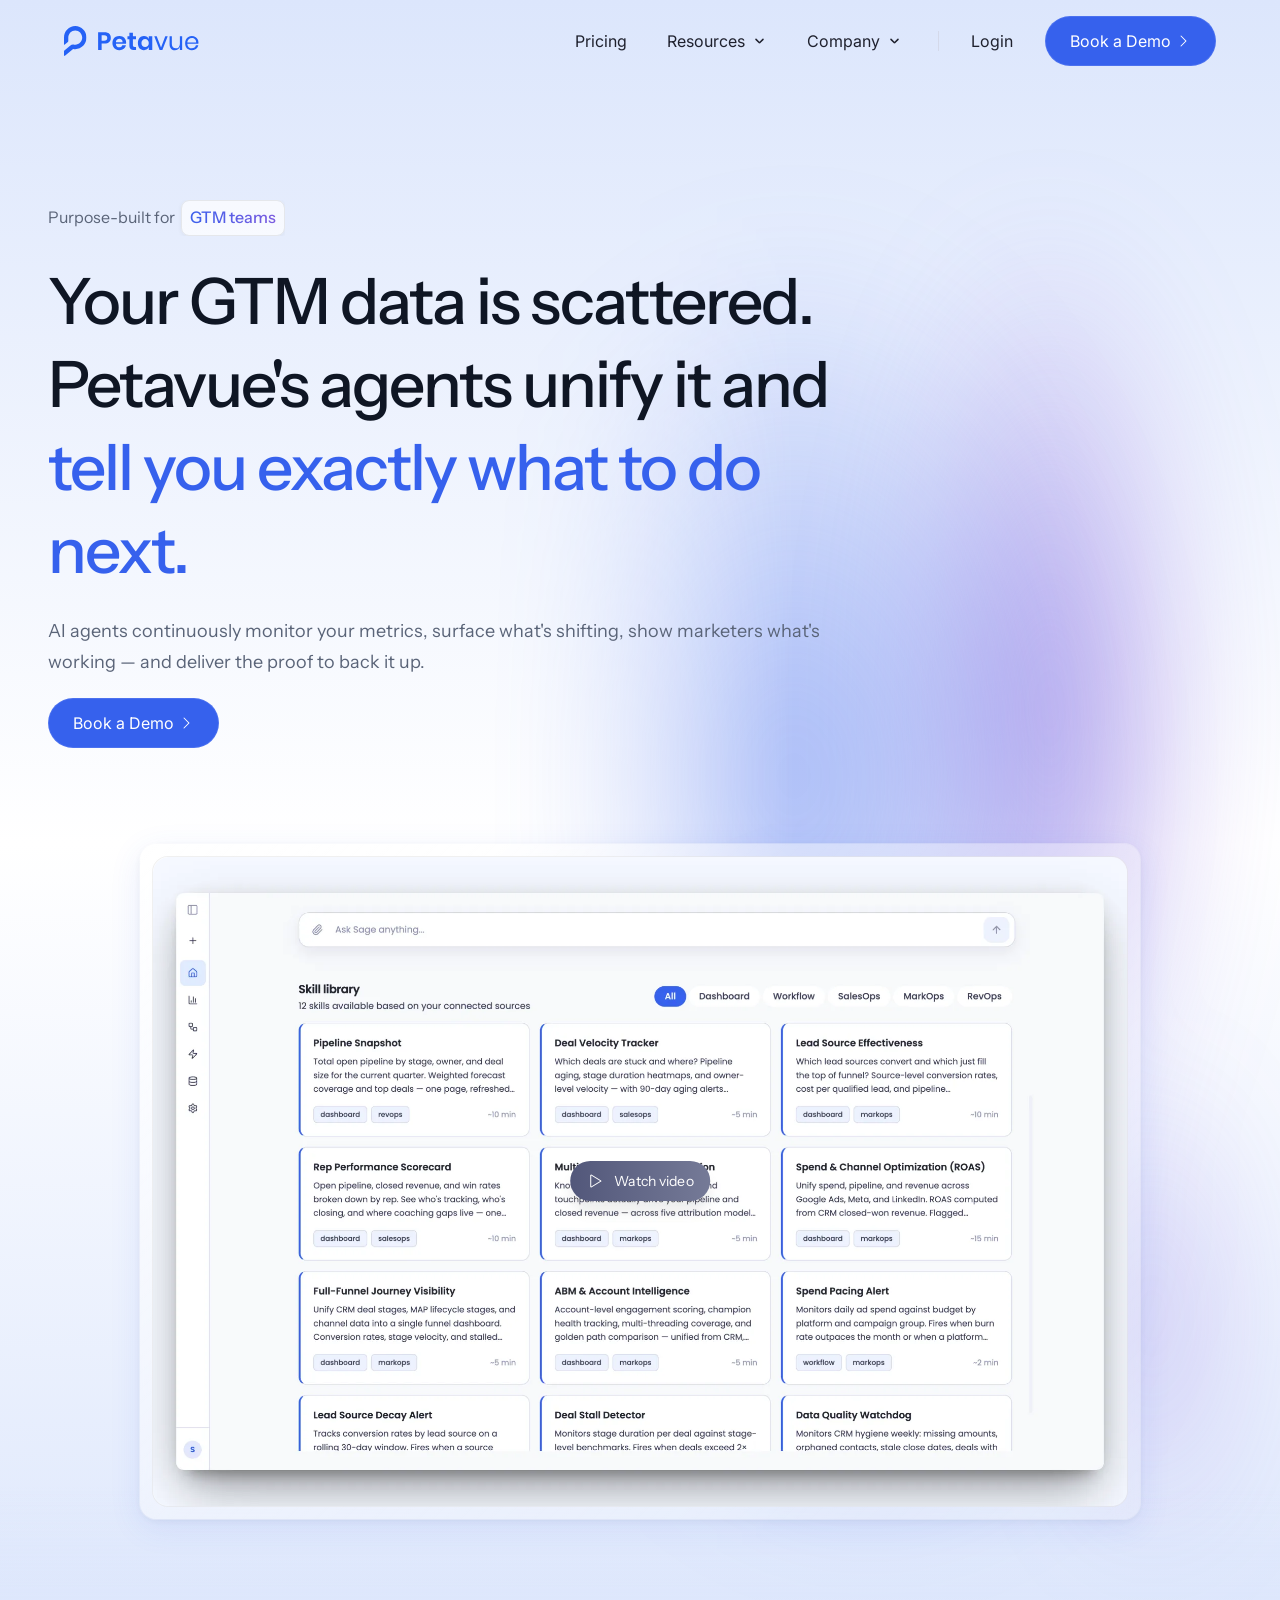
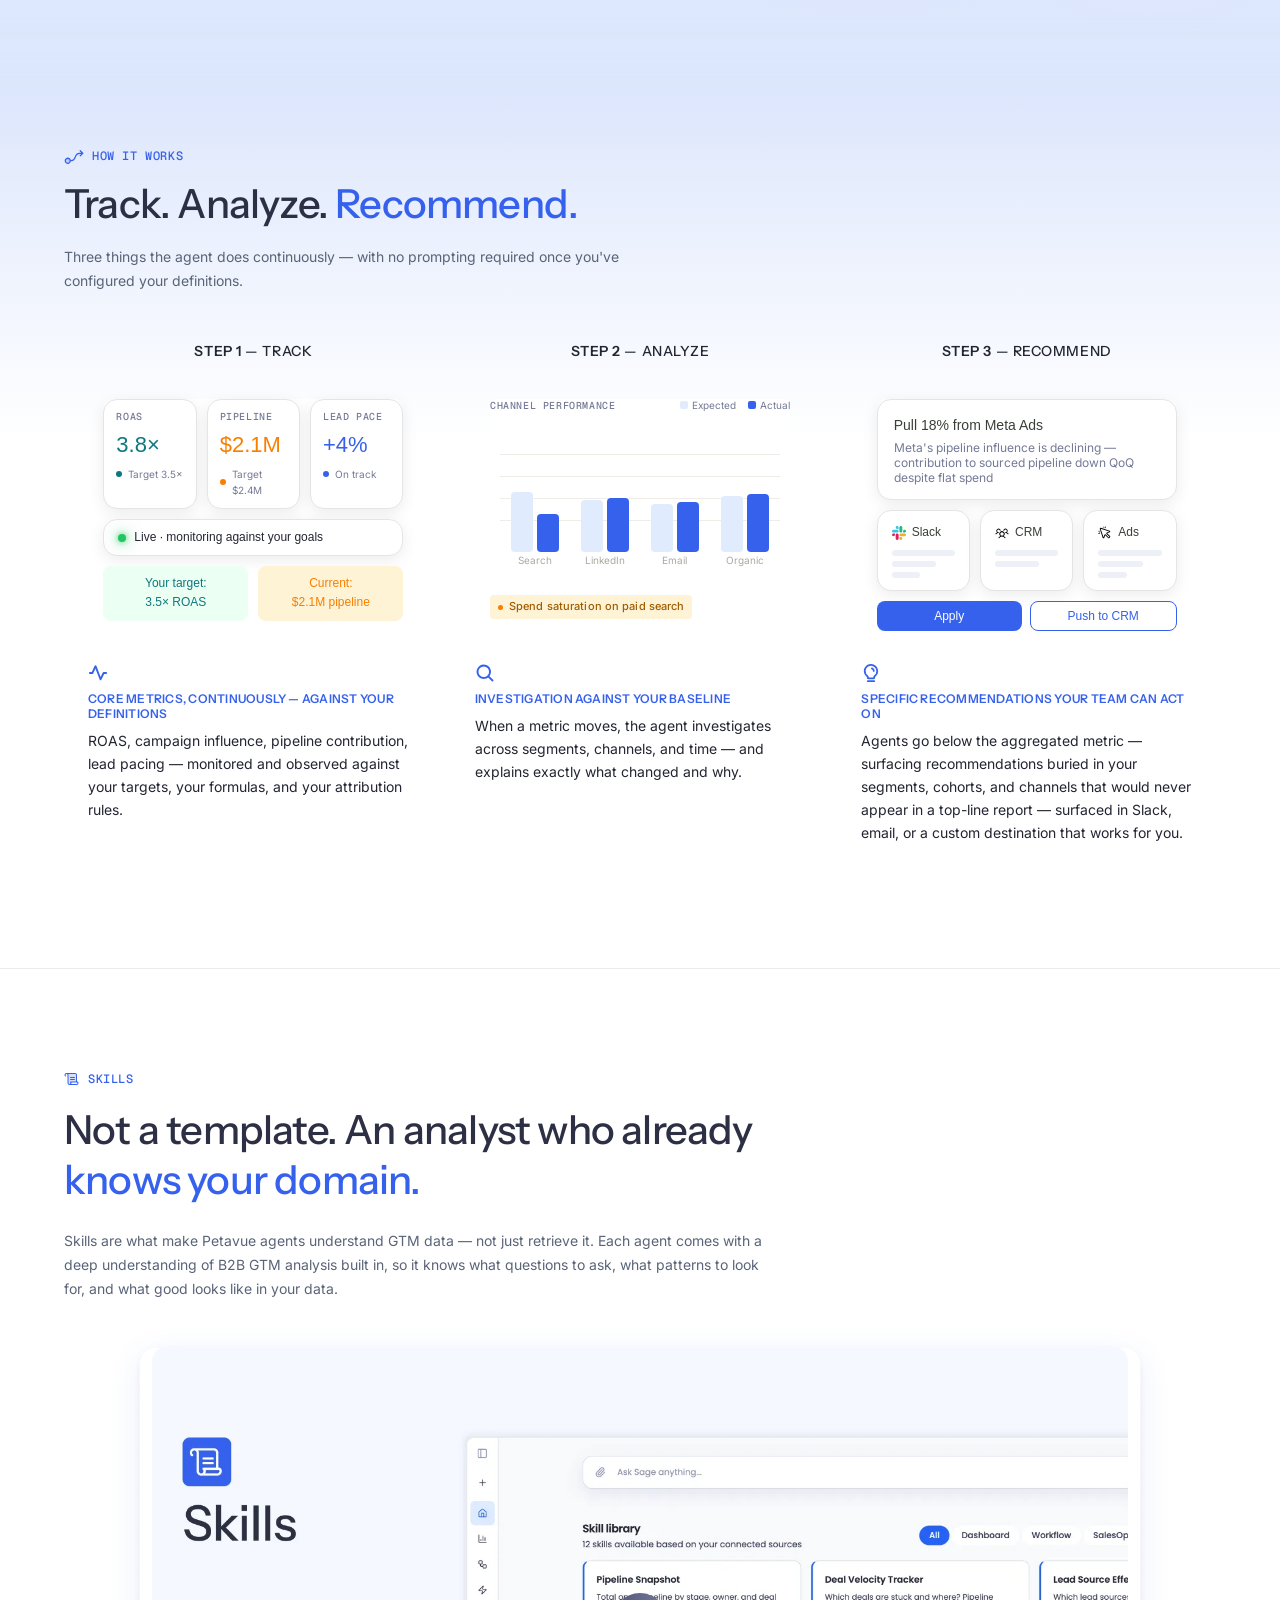
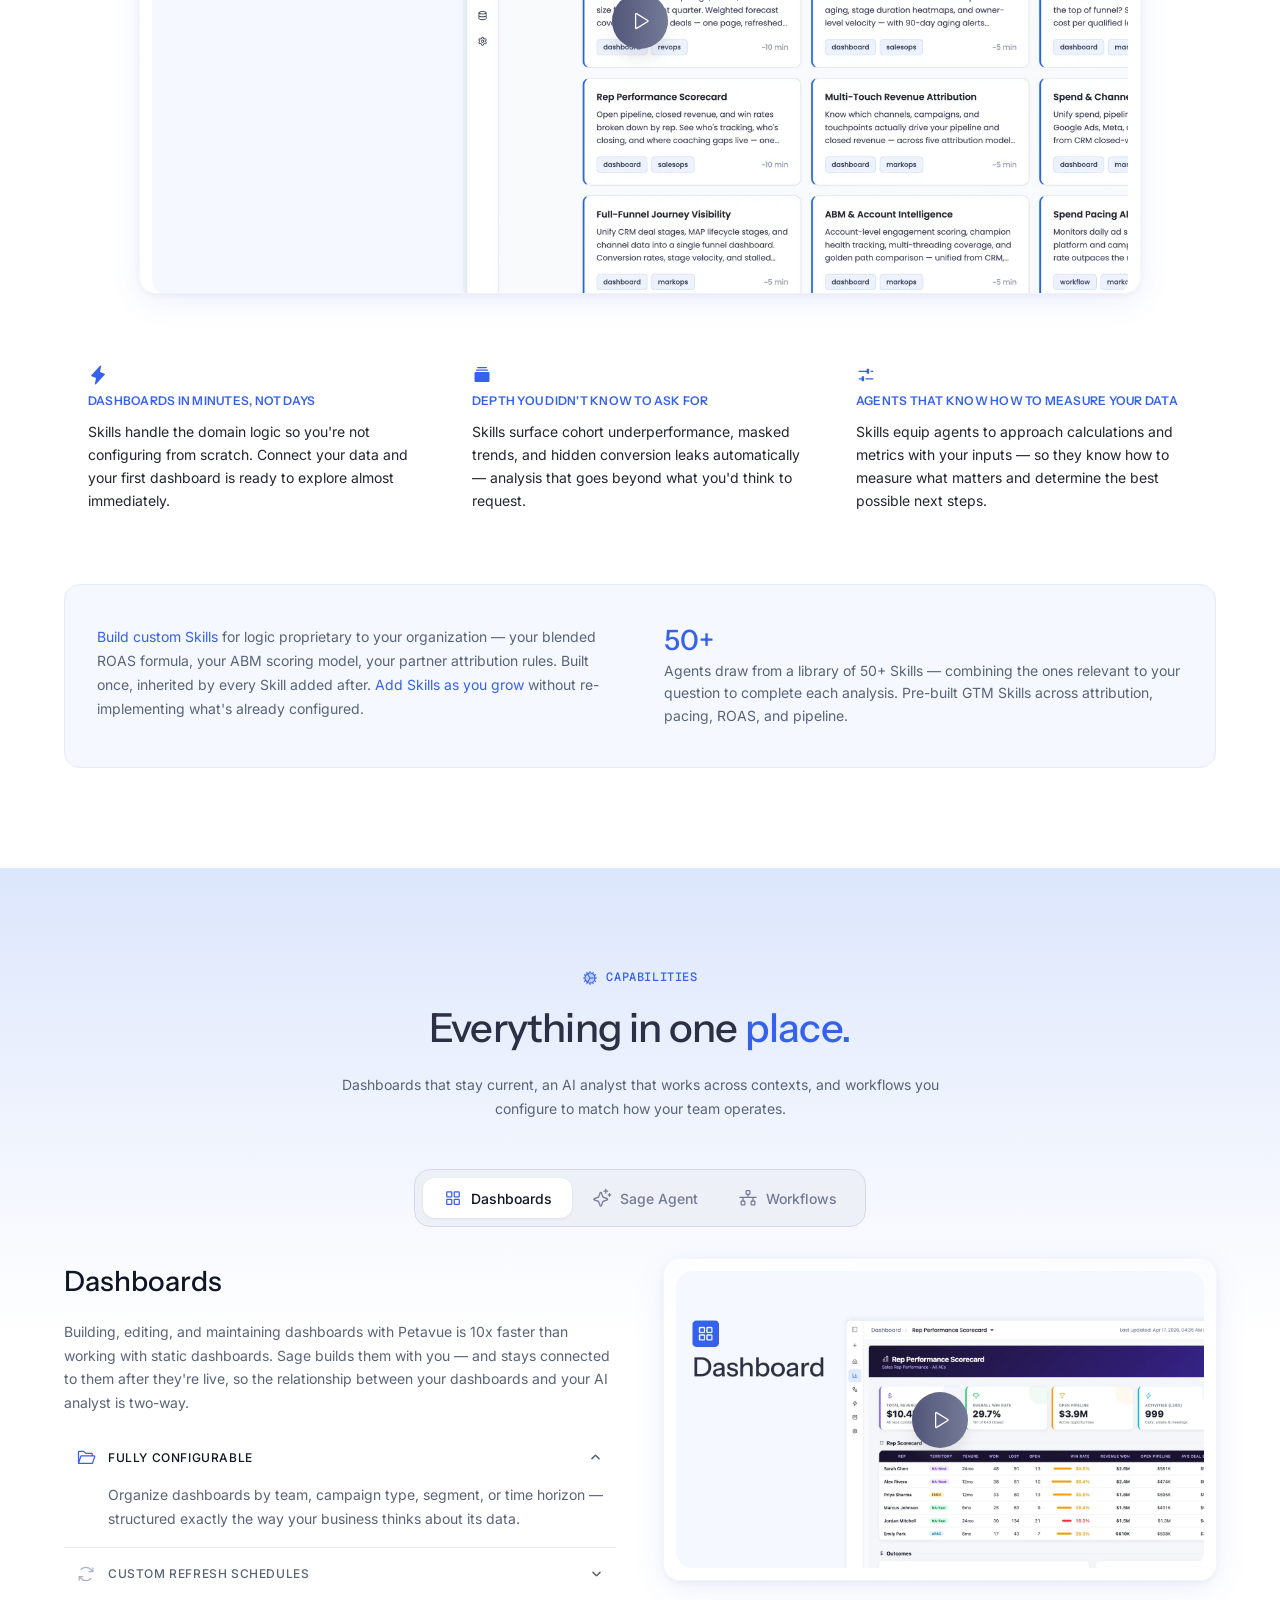
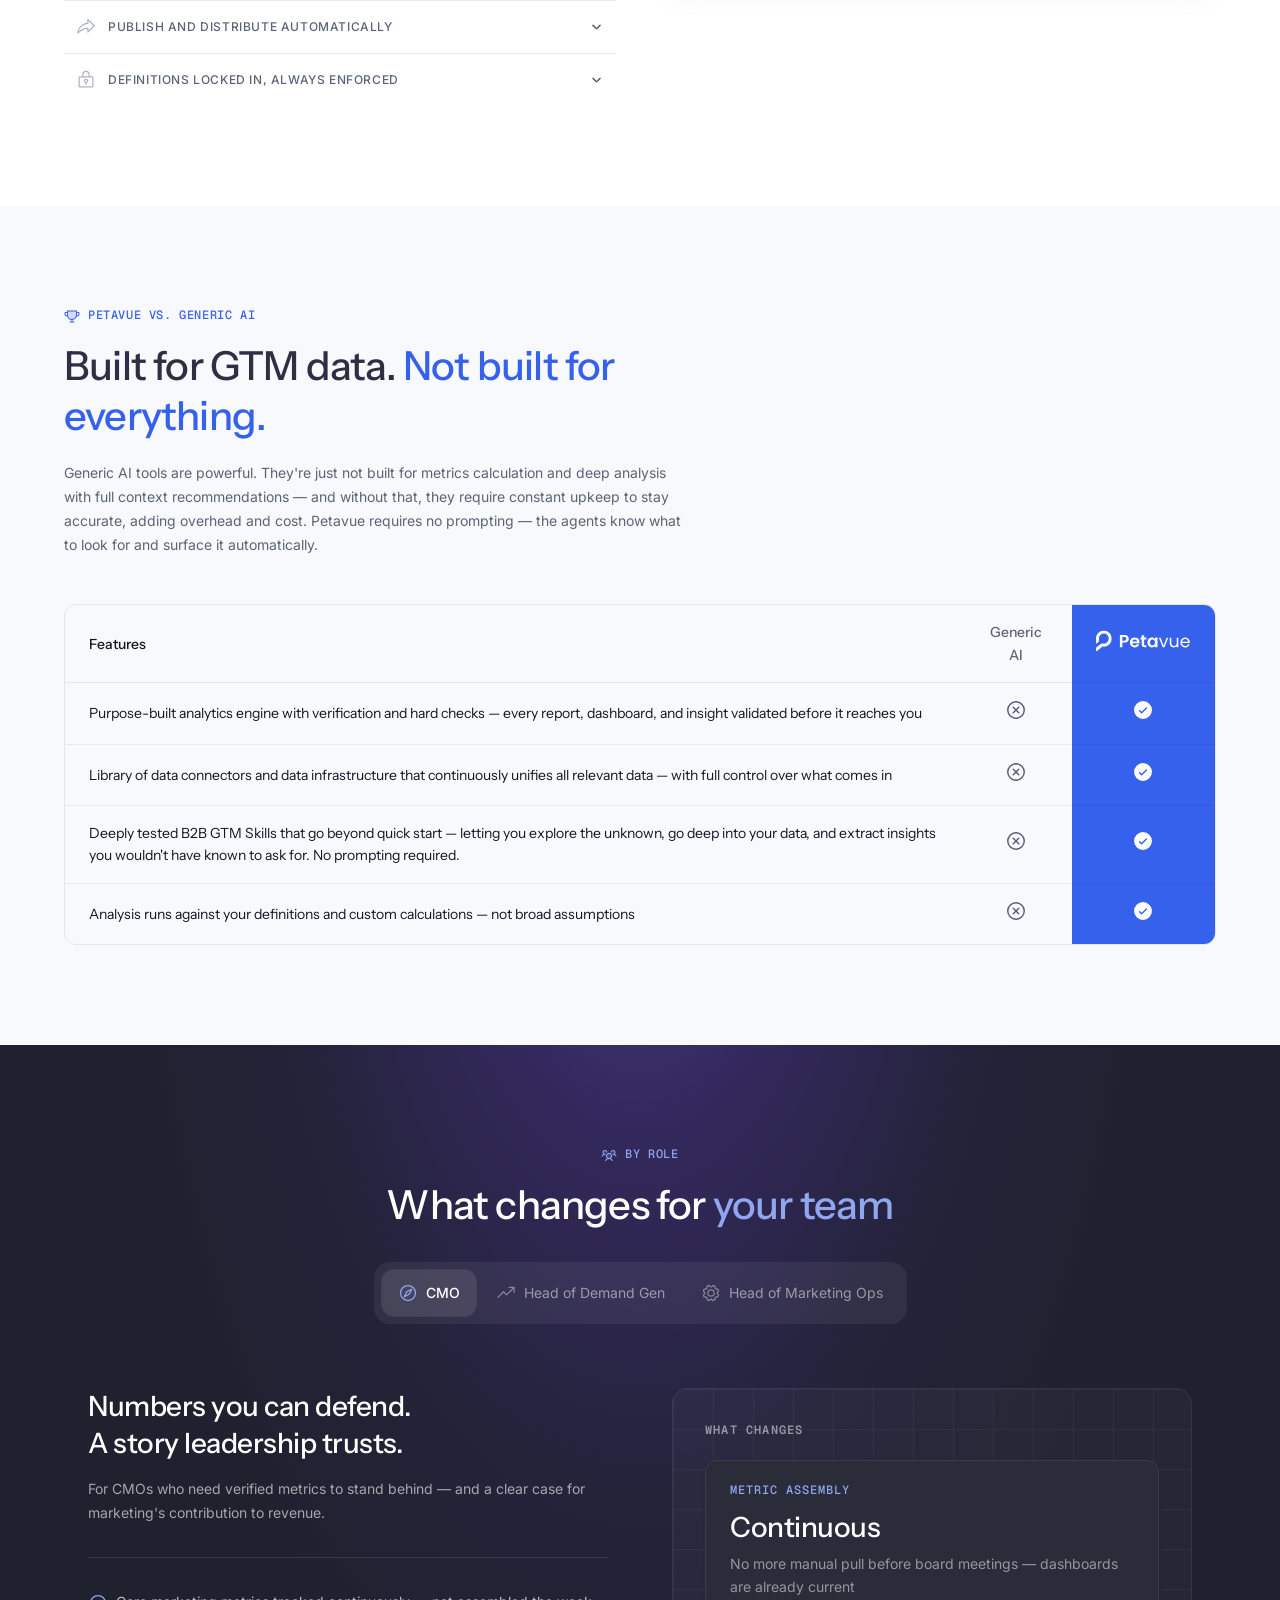
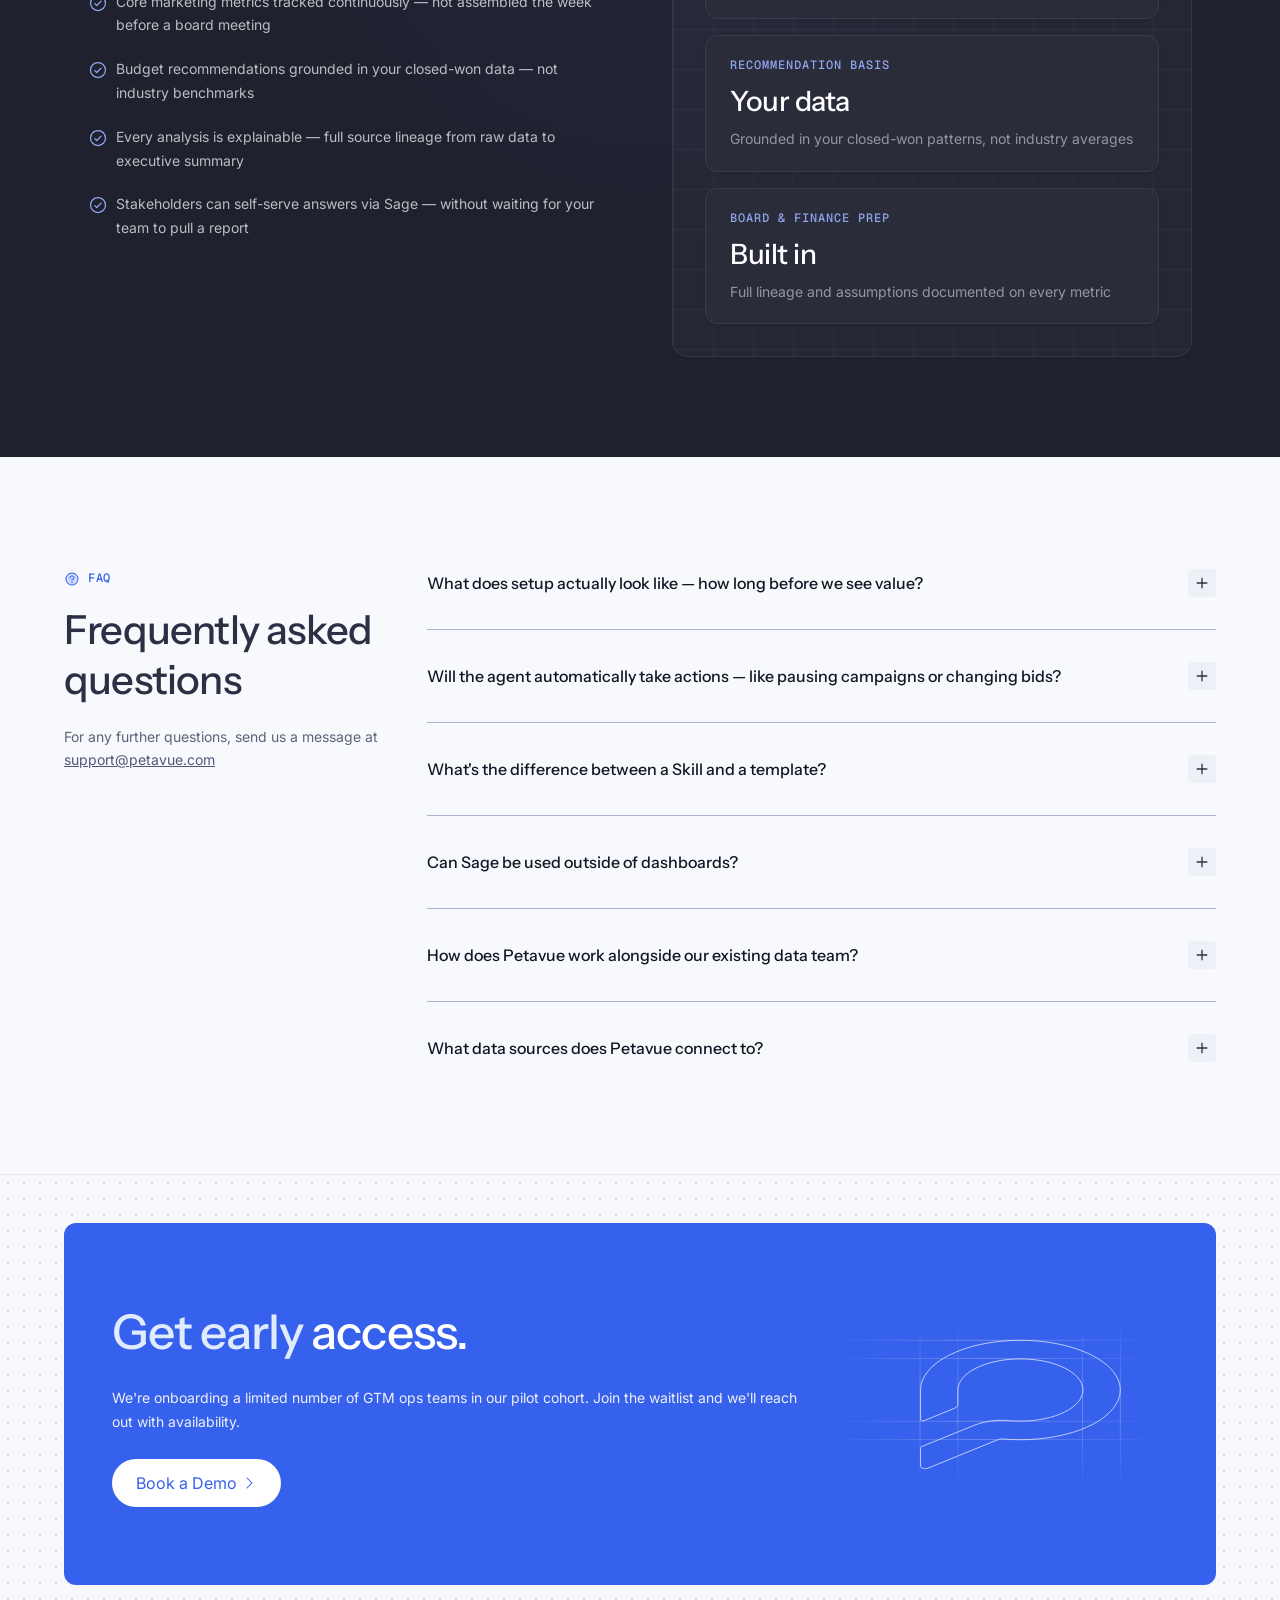
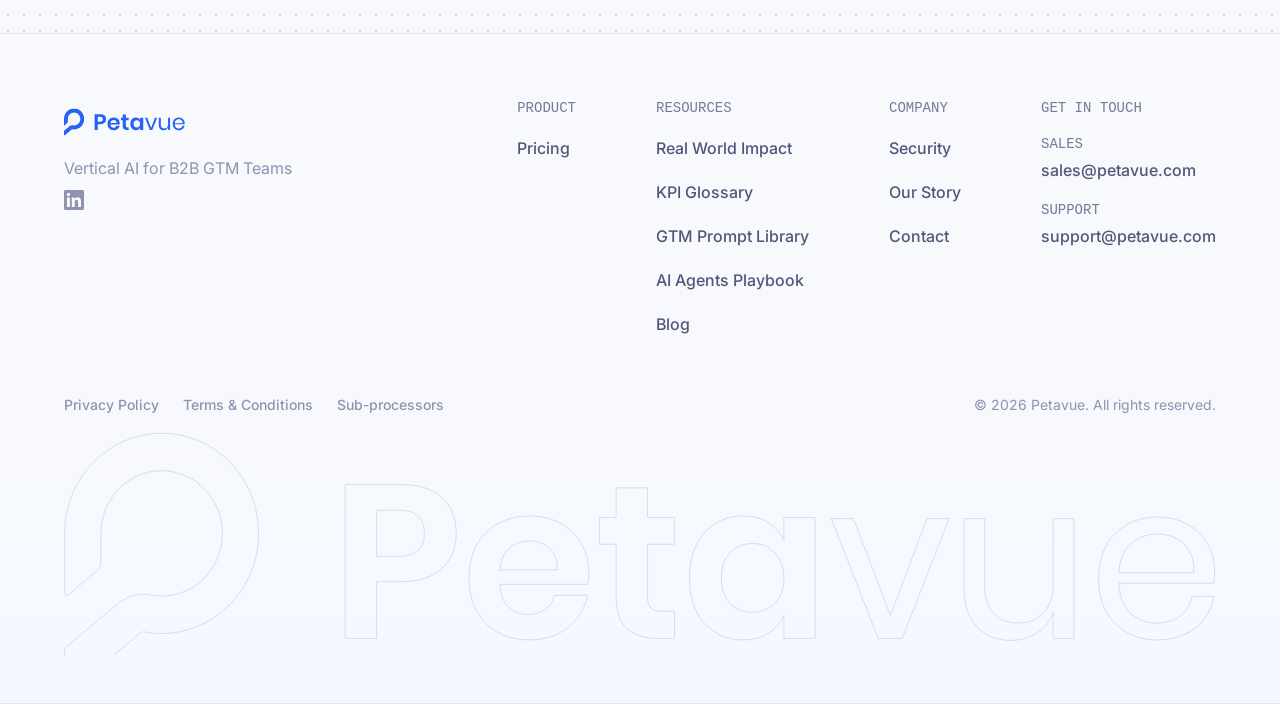
==== commit 0077bd11: "security — build out page (icons, shield, standards, glow, dark navbar) - security: pillars icons + " ====
--- a/index.html
+++ b/index.html
@@ -427,12 +427,9 @@
   <div class="skills-bottom-wrap">
     <div class="skills-bottom-row">
       <div class="mktg-skills-note reveal-on-scroll">
-        <p><span style="color: var(--color-primary-500);">Add as you grow.</span> Cohort analysis, ABM engagement scoring, media mix modeling, custom ROAS formulas — each new skill absorbs the context already built. No re-implementation. No starting over. <span style="color: var(--color-primary-500);">Build custom skills</span> that encode logic proprietary to your organization and the agent owns them permanently.</p>
-      </div>
-      <div class="skill-stats-row">
-        <div class="stat-card reveal-on-scroll"><div class="stat-num">50+</div><div class="stat-label">Pre-built GTM Skills across attribution, pacing, ROAS, and pipeline</div></div>
-        <div class="stat-card reveal-on-scroll"><div class="stat-num" style="font-size:28px">Custom</div><div class="stat-label">Build your own Skills for proprietary logic — your formulas, your model</div></div>
-      </div>
+        <p><span style="color: var(--color-primary-500);">Build custom Skills</span> for logic proprietary to your organization — your blended ROAS formula, your ABM scoring model, your partner attribution rules. Built once, inherited by every Skill added after. <span style="color: var(--color-primary-500);">Add Skills as you grow</span> without re-implementing what's already configured.</p>
+      </div>
+      <div class="stat-card reveal-on-scroll"><div class="stat-num">50+</div><div class="stat-label">Agents draw from a library of 50+ Skills — combining the ones relevant to your question to complete each analysis. Pre-built GTM Skills across attribution, pacing, ROAS, and pipeline.</div></div>
     </div>
   </div>
 
--- a/style/global.min.css
+++ b/style/global.min.css
@@ -1 +1 @@
-:root{--bg:#F8F9FC;--surface:#FFFFFF;--surface-2:#EEF0F6;--border:rgba(0,0,0,0.08);--text:#0F1624;--text-muted:#5A6478;--accent:#3661ed;--accent-revenue:#825CDE;--accent-cx:#E5A800;--accent-blue:#3B82F6;--white:#fff;--font-body:'Inter',sans-serif;--font-display:'Geist','Instrument Sans'}*{margin:0;padding:0;box-sizing:border-box}body{background:var(--bg);color:var(--text);font-family:var(--font-body);line-height:1.6;overflow-x:clip}.navbar_component{width:100%;padding:1rem 5%;position:sticky;top:0;z-index:998;background-color:transparent;background-image:linear-gradient(#f8f9fc,#f5f8ff);border-bottom:1px solid var(--color-neutral-200);display:flex;flex-flow:column;justify-content:flex-start;align-items:flex-start}.navbar_container{width:100%;max-width:80rem;height:100%;margin-left:auto;margin-right:auto;display:flex;align-items:center;justify-content:space-between}.navbar_logo-link{display:flex;align-items:center;text-decoration:none;flex-shrink:0}.navbar_logo{width:137px;height:40px;display:block}.navbar_menu{display:flex;align-items:center;gap:24px;margin-left:auto}.navbar_menu-links{display:flex;align-items:center;gap:1rem}.link_button{display:flex;align-items:center;gap:8px;padding:8px 12px;border-radius:8px;color:#1f212e;text-decoration:none;font-family:Inter,sans-serif;font-size:16px;font-weight:400;line-height:24px;transition:color .2s,background .2s;white-space:nowrap}.link_button:hover{color:#52577a;background:#eef0f7}.link_button .badge-new{background:linear-gradient(137.5deg,#3661ed 0,#825cde 109%);color:var(--white);font-family:Inter,sans-serif;font-size:12px;font-weight:400;padding:1px 10px;border-radius:60px;height:20px;line-height:20px;display:inline-flex;align-items:center;justify-content:center}.navbar_dropdown{position:relative}.navbar_dropdown-toggle{display:flex;align-items:center;gap:6px;padding:8px 12px;border-radius:8px;color:#1f212e;font-family:Inter,sans-serif;font-size:16px;font-weight:400;line-height:24px;cursor:pointer;transition:color .2s,background .2s;background:0 0;border:none}.navbar_dropdown-toggle:hover{color:#52577a;background:#eef0f7}.navbar_dropdown-icon{width:16px;height:16px;display:flex;align-items:center;justify-content:center;transition:transform .25s ease}.navbar_dropdown-icon svg{width:9px;height:6px}.navbar_dropdown.is-open .navbar_dropdown-icon{transform:rotate(180deg)}.navbar_dropdown-list{position:absolute;top:100%;left:50%;transform:translateX(-50%);padding-top:8px;opacity:0;visibility:hidden;pointer-events:none;transition:opacity .2s ease;z-index:100}.navbar_dropdown.is-open .navbar_dropdown-list{opacity:1;visibility:visible;pointer-events:auto}.navbar_dropdown-list-wrap{background:#f5f8ff;border:1px solid #eef0f7;border-radius:8px;box-shadow:0 12px 12px rgba(122,122,122,.12);padding:4px}.navbar_dropdown-inner{background:#fff;border-radius:8px;padding:8px 10px;display:flex;gap:10px}.dropdown_column{display:flex;flex-direction:column;gap:8px;min-width:388px}.dropdown_column--proof{width:400px}.dropdown-header{font-family:Inter,sans-serif;font-size:10px;font-weight:500;text-transform:uppercase;color:#757a97;line-height:22px}.dropdown-card{display:flex;align-items:center;gap:12px;padding:4px 6px;border-radius:8px;text-decoration:none;color:#232532;transition:background .15s}.dropdown-card:hover{background:#f5f8ff}.dropdown-card-icon{width:40px;height:40px;border-radius:4px;background:#fff;border:.8px solid #eef0f7;display:flex;align-items:center;justify-content:center;flex-shrink:0}.dropdown-card-icon svg{width:24px;height:24px;color:#3661ed}.dropdown-card-title{font-family:Inter,sans-serif;font-size:14px;font-weight:500;color:#232532;line-height:22px}.dropdown-card-desc{font-family:Inter,sans-serif;font-size:12px;font-weight:500;color:#757a97;line-height:22px}.casestudy-card{display:flex;flex-direction:column;gap:12px;text-decoration:none;padding:6px 8px;border-radius:8px;background:#f5f8ff;border:1px solid #e0ebfe;height:auto;justify-content:center}.casestudy-card:hover{background:#eef3ff}.casestudy-card img{width:386px;max-width:100%;height:183px;border-radius:8px;background:#e0ebfe;object-fit:cover}.casestudy-card .cs-desc{font-family:Inter,sans-serif;font-size:12px;font-weight:500;color:#757a97;line-height:22px}.casestudy-card .cs-link{display:flex;align-items:center;gap:4px;font-family:Inter,sans-serif;font-size:10px;font-weight:500;color:#3661ed;text-transform:capitalize}.casestudy-card .cs-link svg{width:10px;height:10px}.navbar_menu-divider{width:1px;height:20px;background:#d4d9ea;margin:0;flex-shrink:0}.navbar_menu-buttons{display:flex;align-items:center;gap:1.5rem;flex-shrink:0}.navbar_login{color:#1f212e;text-decoration:none;font-family:Inter,sans-serif;font-size:16px;font-weight:400;line-height:24px;margin:0 .5rem;padding:.5rem 0;border-radius:60px;transition:all .2s}.navbar_login:hover{color:var(--text)}.btn-demo{display:flex;align-items:center;justify-content:center;gap:.25rem;background:#3661ed;color:var(--white);padding:.625rem 1.5rem;border:1px solid rgba(255,255,255,.1);border-radius:3.75rem;font-family:Inter,sans-serif;font-size:16px;font-weight:400;line-height:28px;text-decoration:none;white-space:nowrap;transition:all .3s}.btn-demo:hover{background:#052dab;gap:.5rem}.btn-demo svg{width:16px;height:16px}.navbar_menu-button{display:none;cursor:pointer;padding:8px;flex-direction:column;gap:5px;z-index:1001}.menu-icon_line{display:block;width:22px;height:2px;background:var(--text);border-radius:2px;transition:transform .3s ease,opacity .3s ease}.navbar_menu-button.is-open .menu-icon_line:first-child{transform:translateY(7px) rotate(45deg)}.navbar_menu-button.is-open .menu-icon_line:nth-child(2){opacity:0}.navbar_menu-button.is-open .menu-icon_line:nth-child(3){transform:translateY(-7px) rotate(-45deg)}@media (max-width:991px){.navbar_component{background:var(--bg);height:81px}.navbar_container{padding:0;height:100%;position:relative;z-index:9999;background:0 0}.navbar_menu{position:fixed;top:72px;left:0;right:0;bottom:0;background:var(--bg);flex-direction:column;justify-content:flex-start;align-items:stretch;padding:24px 32px 32px;margin-left:0;z-index:1000;opacity:0;visibility:hidden;pointer-events:none;transition:opacity .3s ease,visibility .3s ease;overflow-y:auto;gap:0}.navbar_menu.is-open{opacity:1;visibility:visible;pointer-events:auto;gap:24px}.navbar_menu-links{flex-direction:column;gap:0;align-items:stretch}.link_button{padding:18px 0;font-size:22px;font-weight:400;line-height:28px;border-radius:0}.link_button .badge-new{font-size:12px;padding:3px 12px}.navbar_dropdown-toggle{padding:18px 0;font-size:22px;font-weight:400;line-height:28px;width:100%;justify-content:space-between;border-radius:0}.navbar_dropdown-list{position:static;transform:none;padding-top:0;max-height:0;overflow:hidden;opacity:1;visibility:visible;pointer-events:auto;transition:max-height .3s ease}.navbar_dropdown.is-open .navbar_dropdown-list{max-height:800px}.navbar_dropdown-list-wrap{border:none;box-shadow:none;border-radius:0;padding:0;background:0 0}.navbar_dropdown-inner{flex-direction:column;gap:16px;padding:8px 0 8px 16px;background:0 0}.dropdown_column{min-width:0}.dropdown_column--proof{width:100%}.casestudy-card img{height:auto}.navbar_menu-divider{display:none}.navbar_menu-buttons{flex-direction:column;gap:16px;width:100%;margin-top:24px;padding-top:24px}.navbar_login{text-align:center;padding:16px;font-size:18px;border:1px solid #d4d9ea;border-radius:100px;display:block;width:100%}.btn-demo{justify-content:center;height:56px;font-size:18px;border-radius:60px;width:100%}.navbar_menu-button{display:flex}}@media (max-width:479px){.navbar_container{padding:0}.navbar_menu{padding:24px 24px 24px}}.padding-global{padding-left:5%;padding-right:5%}.container-large{margin-left:auto;margin-right:auto;width:100%;max-width:80rem;padding-left:20px;padding-right:20px;gap:5rem}section{padding-top:120px;padding-bottom:120px}.section-label{font-family:'Geist Mono',monospace;font-size:14px;font-weight:500;color:var(--color-primary-500);background:0 0;border:none;border-radius:0;padding:0;display:inline-flex;align-items:center;margin-bottom:16px;text-transform:uppercase;letter-spacing:.05em;width:fit-content}.section-label::before{display:none}.section-label.center-text{display:inline-flex;margin-left:auto;margin-right:auto}.label-center-wrap{width:100%;display:flex;justify-content:center;margin-bottom:16px}.label-center-wrap .section-label{margin-bottom:0}.section-heading{font-family:Geist,'Instrument Sans';font-size:48px;font-weight:500;line-height:125%;letter-spacing:-.96px;color:#2d3044;max-width:900px;margin-bottom:20px}.section-sub{font-size:16px;color:var(--text-muted);max-width:600px;margin-bottom:56px;line-height:1.7}.center-text{text-align:center;margin-left:auto;margin-right:auto}div.center-text:not(.section-label){display:flex;flex-direction:column;align-items:center}@keyframes fadeInUp{from{opacity:0;transform:translateY(24px)}to{opacity:1;transform:translateY(0)}}.hero{min-height:100vh;display:flex;flex-direction:column;align-items:center;justify-content:center;text-align:center;padding:100px 48px 80px;position:relative;overflow:hidden;background:#f8f9fc}.hero::before{content:'';position:absolute;top:-200px;left:-10%;width:700px;height:700px;background:radial-gradient(circle,rgba(130,92,222,.25) 0,rgba(130,92,222,.08) 40%,transparent 70%);pointer-events:none;filter:blur(60px)}.hero::after{content:'';position:absolute;top:-150px;right:-10%;width:700px;height:700px;background:radial-gradient(circle,rgba(54,97,237,.25) 0,rgba(54,97,237,.08) 40%,transparent 70%);pointer-events:none;filter:blur(60px)}.hero-badge{display:inline-flex;align-items:center;gap:8px;background:var(--surface);border:none;padding:8px 18px;border-radius:100px;font-family:Inter,sans-serif;font-size:14px;color:var(--text-muted);margin-bottom:32px;animation:fadeInUp .6s ease both;box-shadow:0 1px 4px rgba(0,0,0,.06);position:relative;z-index:0;overflow:hidden}.hero-badge::before{content:'';position:absolute;top:50%;left:50%;width:200%;height:200%;background:conic-gradient(from 0deg,transparent 0,transparent 75%,#3661ed 85%,transparent 100%);animation:hero-badge-spin 4s linear infinite;transform-origin:center;z-index:-2}.hero-badge::after{content:'';position:absolute;inset:1.5px;background:var(--surface);border-radius:100px;z-index:-1}@keyframes hero-badge-spin{0%{transform:translate(-50%,-50%) rotate(0)}100%{transform:translate(-50%,-50%) rotate(360deg)}}.hero-badge .dot{display:none}.hero h1{font-family:Geist,'Instrument Sans';font-size:70px;font-weight:500;line-height:130%;letter-spacing:-2.4px;max-width:700px;margin-bottom:24px;animation:fadeInUp .6s .1s ease both;color:#2d3044;text-align:center}.hero h1 em{font-family:Geist,'Instrument Sans';font-size:70px;font-style:normal;font-weight:500;line-height:130%;letter-spacing:-2.4px;color:#3661ed}.hero p.subtitle{font-family:Inter,sans-serif;font-size:16px;color:var(--text-muted);max-width:640px;margin-bottom:20px;line-height:1.7;animation:fadeInUp .6s .2s ease both}.hero-links{display:none}.hero-links a{color:var(--text-muted);text-decoration:none;border-bottom:1px solid rgba(0,0,0,.15);padding-bottom:2px;transition:color .2s,border-color .2s}.hero-links a:hover{color:var(--text);border-color:rgba(0,0,0,.35)}.hero-ctas{display:flex;gap:16px;justify-content:center;animation:fadeInUp .6s .3s ease both}.btn-primary{display:inline-flex;align-items:center;justify-content:center;gap:.25rem;background:#3661ed;color:var(--white);padding:.625rem 1.5rem;border:1px solid rgba(255,255,255,.1);border-radius:3.75rem;font-family:Inter,sans-serif;font-size:16px;font-weight:400;line-height:28px;text-decoration:none;transition:all .3s}.btn-primary:hover{background:#052dab;gap:.5rem}.btn-secondary{display:inline-flex;align-items:center;justify-content:center;gap:.25rem;background:#fff;color:var(--color-neutral-600);padding:.625rem 1.5rem;border:1px solid var(--color-neutral-200);border-radius:3.75rem;font-family:Inter,sans-serif;font-size:16px;font-weight:400;line-height:28px;text-decoration:none;transition:all .3s}.btn-secondary:hover{background:var(--color-neutral-50);gap:.5rem}.uc-tabs-wrap{margin-top:120px;width:100%;max-width:1160px;animation:fadeInUp .8s .5s ease both}.uc-tabs-eyebrow-wrap{text-align:center;margin-bottom:28px}.uc-tabs-headline{font-family:Geist,'Instrument Sans';font-size:48px;font-weight:400;color:#2d3044;margin-top:120px;margin-bottom:10px;letter-spacing:-.96px;line-height:150%}.uc-tabs-headline .highlight-primary{color:#3661ed}.uc-tabs-eyebrow{display:inline-flex;align-items:center;gap:8px;font-size:12px;text-transform:uppercase;letter-spacing:1.8px;color:var(--text-muted);font-weight:600;text-align:center}.uc-tabs-eyebrow::after,.uc-tabs-eyebrow::before{display:none}.uc-tab-strip{display:flex;position:relative;padding:8px;border-radius:16px;background:var(--color-neutral-100);margin-bottom:28px;gap:4px}.uc-tab-strip::after{content:'';position:absolute;top:8px;bottom:8px;left:0;width:var(--active-width,0);transform:translateX(var(--active-x,0));background:#fff;border-radius:12px;box-shadow:0 0 0 1px rgba(17,24,39,.08),0 2px 2px -2px rgba(17,24,39,.04),0 4px 4px 0 rgba(17,24,39,.04),0 8px 8px 0 rgba(17,24,39,.04);transition:all .3s cubic-bezier(.6, .6, 0, 1);pointer-events:none;z-index:0}.uc-tab{display:flex;align-items:center;justify-content:center;gap:8px;padding:12px 16px;background:0 0;border:none;border-radius:12px;cursor:pointer;transition:all .2s cubic-bezier(.6, .6, 0, 1);font-family:Inter,sans-serif;flex:1;text-align:center;position:relative;z-index:1}.uc-tab:hover{background:rgba(255,255,255,.5)}.uc-tab.active{background:0 0}.uc-tab.active::after{display:none}.uc-tab-icon{width:20px;height:20px;display:flex;align-items:center;justify-content:center;flex-shrink:0}.uc-tab-icon svg{width:20px;height:20px}.uc-tab-label{font-size:14px;font-weight:400;color:var(--color-neutral-500);line-height:22px;white-space:nowrap}.uc-tab.active .uc-tab-label{font-weight:500;color:var(--color-neutral-600)}.uc-tab-q{display:none}.uc-panel-question{font-family:Inter,sans-serif;font-size:16px;font-weight:500;color:var(--color-neutral-600);text-align:center;margin-bottom:20px;font-style:normal}.uc-panels{width:100%}.uc-panel{display:none}.uc-panel.active{display:block}.uc-demo-wrap{width:100%;border-radius:14px;overflow:hidden;box-shadow:0 24px 80px rgba(0,0,0,.13),0 4px 16px rgba(91,77,214,.08);border:1px solid var(--border);background:#fff}.uc-demo-iframe{display:block;width:1080px;height:660px;border:none;transform-origin:top left}.uc-demo-video{display:block;width:100%;height:auto;border:none;cursor:pointer}.uc-placeholder{border:1px solid var(--border);border-radius:14px;background:var(--surface);min-height:480px;display:flex;align-items:center;justify-content:center;box-shadow:0 24px 80px rgba(0,0,0,.07);position:relative;overflow:hidden}.uc-placeholder::before{content:'';position:absolute;top:-100px;left:50%;transform:translateX(-50%);width:700px;height:700px;background:radial-gradient(circle,rgba(91,77,214,.05) 0,transparent 65%);pointer-events:none}.uc-ph-inner{max-width:560px;text-align:center;padding:64px 40px;position:relative;z-index:1}.uc-ph-badge{display:inline-block;font-size:12px;font-weight:700;text-transform:uppercase;letter-spacing:1.5px;color:var(--accent);background:rgba(91,77,214,.08);border:1px solid rgba(91,77,214,.18);padding:4px 14px;border-radius:100px;margin-bottom:20px}.uc-ph-icon{font-size:36px;color:var(--accent);opacity:.25;margin-bottom:16px;line-height:1}.uc-ph-title{font-family:Geist,'Instrument Sans';font-size:28px;line-height:1.2;color:var(--text);margin-bottom:16px}.uc-ph-desc{font-size:16px;color:var(--text-muted);line-height:1.75;margin-bottom:28px}.uc-ph-reco{background:var(--bg);border:1px solid var(--border);border-left:3px solid var(--accent);border-radius:0 10px 10px 0;padding:18px 20px;text-align:left}.uc-ph-reco-lbl{font-size:12px;font-weight:700;text-transform:uppercase;letter-spacing:1.2px;color:var(--accent);margin-bottom:10px}.uc-ph-reco p{font-size:14px;color:var(--text);line-height:1.65;font-style:italic;margin:0}.problem-section{background:var(--surface);border-top:1px solid var(--border);border-bottom:1px solid var(--border)}.problem-section .section-heading,.problem-section .section-sub{max-width:900px}.personas-grid{display:grid;grid-template-columns:repeat(2,1fr);gap:24px;margin-bottom:56px}.persona-card{background:var(--color-neutral-50);border:1px solid var(--border);border-radius:8px;padding:1.5rem;display:flex;flex-direction:column;gap:24px;transition:border-color .3s}.persona-card:hover{border-color:rgba(0,0,0,.14)}.persona-icon{margin-bottom:0;line-height:0}.persona-text{display:flex;flex-direction:column;gap:8px;flex:1}.persona-role{font-size:12px;text-transform:uppercase;letter-spacing:1.5px;color:var(--accent-blue);font-weight:600;margin-bottom:0}.persona-card h3{font-family:Geist,'Instrument Sans';font-size:24px;font-weight:400;margin-bottom:0;color:var(--text);line-height:1.25}.persona-card .tagline{font-size:16px;color:var(--text-muted);margin-bottom:0;font-style:normal;line-height:28px}.reality-label{font-size:12px;text-transform:uppercase;letter-spacing:1.5px;font-weight:600;color:var(--text-muted);margin-bottom:12px}.reality-list{list-style:none;margin-bottom:0;display:flex;flex-direction:column;gap:16px}.reality-list li{font-size:16px;color:var(--text-muted);padding:16px;background:#fff;border-radius:8px;border:1px solid var(--border);line-height:1.5}.reality-list li strong{display:block;color:var(--text);margin-bottom:8px}.persona-emphasis{font-size:14px;font-weight:600;color:var(--text);padding:14px 16px;background:rgba(91,77,214,.06);border-left:3px solid var(--accent);border-radius:0 8px 8px 0;line-height:1.6}.problem-statement-block{display:flex;flex-direction:column;align-items:center;gap:24px;text-align:center;padding-top:48px}.problem-headline{font-family:Geist,'Instrument Sans';font-size:28px;font-weight:400;line-height:1.25;letter-spacing:0;color:var(--color-neutral-400);max-width:900px}.problem-headline strong{color:var(--text);font-weight:600}.problem-subtitle{font-size:16px;color:var(--text-muted);line-height:125%}.problem-pillars{display:flex;gap:24px;max-width:1000px;width:100%;margin:0 auto}.problem-pillar{flex:1;display:flex;gap:16px;align-items:flex-start}.problem-pillar svg{flex-shrink:0}.problem-pillar p{font-family:Inter,sans-serif;font-size:16px;color:var(--text-muted);line-height:1.6;text-align:left}.problem-pillar p strong{color:var(--text)}.solution-section{background:var(--bg)}.solution-section .section-heading,.solution-section .section-sub{max-width:900px}.workflow-map-section{background:var(--surface);border-top:1px solid var(--border);border-bottom:1px solid var(--border);padding-top:80px;padding-bottom:80px}.workflow-map-inner{position:relative}.workflow-map-nodes{display:flex;align-items:flex-start;justify-content:center;gap:12px;margin-top:56px;padding:16px 24px;border-radius:8px;max-width:900px;margin-left:auto;margin-right:auto}.wf-node{display:flex;flex-direction:column;align-items:center;text-align:center;gap:12px;flex-shrink:0;position:relative;z-index:1;min-width:0}.wf-node-icon{width:56px;height:56px;border-radius:8px;background:#fff;border:1px solid var(--color-neutral-200);display:flex;align-items:center;justify-content:center;color:var(--color-neutral-400);transition:background .6s ease,border-color .6s ease,box-shadow .6s ease,color .6s ease}.wf-node-icon svg{width:24px;height:24px}.wf-node.active .wf-node-icon{background:var(--color-primary-50);border-color:var(--color-primary-500);box-shadow:0 8px 16px rgba(54,97,237,.15)}.wf-node.active .wf-node-icon{color:var(--color-primary-500)}.wf-node-step{font-family:Inter,sans-serif;font-size:14px;font-weight:500;text-transform:uppercase;color:var(--color-neutral-400);line-height:1.5;transition:color .6s ease}.wf-node.active .wf-node-step{color:var(--color-neutral-800)}.wf-node-title{font-family:Inter,sans-serif;font-size:16px;font-weight:400;color:var(--color-neutral-400);line-height:1.4;transition:color .6s ease}.wf-node.active .wf-node-title{color:var(--color-neutral-800)}.wf-node.active .wf-node-label{color:var(--color-primary-500)}.wf-node-label{font-family:'Geist Mono',monospace;font-size:14px;font-weight:500;color:var(--color-neutral-400);line-height:1.4;text-transform:uppercase;transition:color .6s ease}.wf-node-desc-wrap{text-align:center;margin-top:24px;min-height:48px;max-width:560px;margin-left:auto;margin-right:auto;position:relative}.wf-node-desc{font-family:Inter,sans-serif;font-size:14px;font-weight:400;color:var(--text-muted);line-height:1.6;margin:0;display:none;opacity:0;transition:opacity .3s ease}.wf-node-desc.active{display:block;opacity:1}.wf-connector{flex:1;height:56px;display:flex;align-items:center;min-width:24px;position:relative}.wf-connector::after{content:'';display:block;width:100%;height:2px;background:var(--color-neutral-200)}.wf-connector::before{content:'';position:absolute;top:50%;left:0;right:0;height:2px;margin-top:-1px;background:var(--color-primary-500);transform:scaleX(0);transform-origin:left;z-index:1}.wf-connector.active::before{animation:connectorFlow 3s ease forwards}@keyframes connectorFlow{from{transform:scaleX(0);transform-origin:left}to{transform:scaleX(1);transform-origin:left}}@keyframes connectorFlowVertical{from{transform:scaleY(0);transform-origin:top}to{transform:scaleY(1);transform-origin:top}}.solution-grid{display:grid;grid-template-columns:repeat(3,1fr)}.solution-card{padding:24px;display:flex;flex-direction:column;gap:12px;border-bottom:1px solid var(--color-neutral-200);border-right:1px solid var(--color-neutral-200)}.solution-card:nth-child(3n){border-right:none}.solution-card:nth-child(n+4){border-bottom:none}.solution-icon{width:24px;height:24px;display:block;line-height:0;margin-bottom:0}.solution-card h3{font-family:Geist,'Instrument Sans';font-size:20px;font-weight:400;line-height:normal;color:var(--text)}.solution-card p{font-family:Inter,sans-serif;font-size:16px;font-weight:400;color:var(--color-neutral-500);line-height:28px}.agents-intro-section{background:#1f212e;background-image:radial-gradient(ellipse at 50% -30%,rgba(130,92,222,.5) 0,rgba(100,59,207,.3) 20%,rgba(66,46,127,.15) 40%,transparent 60%);padding-top:100px;padding-bottom:100px;position:relative;overflow:hidden;border-top:1px solid #424766;border-bottom:1px solid #424766}.agents-intro-inner{position:relative;z-index:1}.agents-intro-header{text-align:center;margin-bottom:60px}.agents-intro-header .section-label{color:var(--color-primary-300)}.agents-intro-header h2{font-family:Geist,'Instrument Sans';font-size:48px;font-weight:400;line-height:125%;letter-spacing:-.96px;margin-bottom:20px;color:#fff}.agents-intro-header h2 .highlight-agents{color:#90a6ee;font-style:normal}.agents-intro-header p{font-size:18px;color:#d4d9ea;max-width:560px;margin:0 auto;line-height:1.7}.agents-cards{display:grid;grid-template-columns:repeat(2,1fr);gap:24px}.agent-intro-card{border-radius:8px;padding:24px;border:1px solid #424766;background:0 0;position:relative;overflow:hidden;display:flex;flex-direction:column;justify-content:space-between;gap:32px;transition:transform .3s,box-shadow .3s}.agent-card-info{display:flex;flex-direction:column;gap:16px}.agent-card-bottom{display:flex;flex-direction:column;gap:16px;margin-top:auto}.agent-intro-card:hover{transform:translateY(-4px);box-shadow:0 16px 48px rgba(0,0,0,.2)}.agent-card-icon{line-height:0}.agent-card-header{display:flex;flex-direction:column;gap:12px}.agent-card-name{font-family:Geist,'Instrument Sans';font-size:32px;font-weight:400;line-height:1.25;letter-spacing:-1.28px;color:#fff;margin-bottom:0}.agent-card-subtitle{font-family:Geist,'Instrument Sans';font-size:20px;font-weight:500;line-height:1.25;letter-spacing:-.2px;color:#90a6ee}.agent-card-badge{display:inline-flex;align-items:center;gap:8px;padding:5px 14px;border-radius:100px;font-size:12px;font-weight:700;text-transform:uppercase;letter-spacing:1px;margin-bottom:20px}.metrics .agent-card-badge{background:rgba(91,77,214,.08);color:var(--accent);border:1px solid rgba(91,77,214,.15)}.sage .agent-card-badge{background:rgba(130,92,222,.08);color:var(--accent-revenue);border:1px solid rgba(130,92,222,.15)}.agent-card-dot{width:6px;height:6px;border-radius:50%}.metrics .agent-card-dot{background:var(--accent)}.sage .agent-card-dot{background:var(--accent-revenue)}.agent-intro-card p{font-size:16px;color:#d4d9ea;line-height:1.5}.agent-card-tags{display:flex;flex-direction:column;gap:16px;overflow:hidden;position:relative}.agent-card-tags::after{content:'';position:absolute;inset:0;pointer-events:none;background:linear-gradient(270deg,#1f212e 0,rgba(31,33,46,0) 50%,#1f212e 100%);z-index:1}.agent-tag-row{overflow:hidden;width:100%}.agent-tag-row-inner{display:flex;gap:16px;width:max-content}.scroll-left .agent-tag-row-inner{animation:marquee-left 20s linear infinite}.scroll-right .agent-tag-row-inner{animation:marquee-right 20s linear infinite}@keyframes marquee-left{0%{transform:translateX(0)}100%{transform:translateX(-50%)}}@keyframes marquee-right{0%{transform:translateX(-50%)}100%{transform:translateX(0)}}.agent-card-tag{font-family:Inter,sans-serif;font-size:14px;font-weight:400;line-height:22px;padding:12px 24px;border-radius:999px;background:#2d3044;border:1px solid #424766;color:#d4d9ea;display:inline-flex;align-items:center;gap:16px;white-space:nowrap;flex-shrink:0}.agent-card-tag svg{fill:#D4D9EA}.agent-card-tag.ghost{width:201px;height:46px;opacity:.4;padding:0;box-sizing:border-box;background:#2d3044;border:none}.agent-card-link{display:inline-flex;align-items:center;gap:12px;font-size:16px;font-weight:400;text-decoration:none;color:#90a6ee;letter-spacing:-.32px;transition:gap .2s}.agent-card-link:hover{gap:16px}.metrics-agent-section{background:var(--surface);border-top:1px solid var(--border);border-bottom:1px solid var(--border)}.section-heading-row{display:flex;flex-direction:column;gap:16px;margin-bottom:64px}.section-heading-row .section-sub{max-width:640px}.agent-name-badge{display:inline-flex;align-items:center;gap:10px;background:rgba(91,77,214,.08);border:1px solid rgba(91,77,214,.2);padding:10px 20px;border-radius:100px;font-size:14px;font-weight:600;color:var(--accent);margin-bottom:28px}.agent-dot{width:8px;height:8px;border-radius:50%;background:var(--accent)}.metrics-intro-block{max-width:780px;margin-left:auto;margin-right:auto;margin-bottom:72px;display:none}.metrics-intro-block h3{font-family:Geist,'Instrument Sans';font-size:48px;font-weight:600;line-height:125%;letter-spacing:-.96px;color:#2d3044;margin-bottom:20px}.metrics-intro-block p{font-size:16px;color:var(--text-muted);line-height:1.75;margin-bottom:16px}.feature-tabs-wrapper{margin-bottom:64px}.feature-tabs-layout{display:flex;gap:40px;align-items:center}.feature-accordion{width:60%}.feature-tabs-demo{width:40%}.feature-accordion{display:flex;flex-direction:column}.feature-accordion-item{border-bottom:1px solid var(--border);transition:background .3s;position:relative}.feature-accordion-item.active{background:#fff}.feature-accordion-item::after{content:'';position:absolute;bottom:0;left:0;right:0;height:1px;background:var(--color-primary-500);transform:scaleX(0);transform-origin:left;transition:none}.feature-accordion-item.active::after{animation:accordionProgress 8s linear forwards}@keyframes accordionProgress{from{transform:scaleX(0)}to{transform:scaleX(1)}}.feature-accordion-trigger{display:flex;align-items:center;gap:16px;width:100%;padding:18px 20px;background:0 0;border:none;cursor:pointer;text-align:left;transition:background .2s}.feature-accordion-trigger:hover{background:var(--color-neutral-50)}.feature-accordion-icon{width:28px;height:28px;flex-shrink:0;color:var(--color-neutral-400);transition:color .3s}.feature-accordion-item.active .feature-accordion-icon{color:var(--color-primary-500)}.feature-accordion-title{font-family:Inter,sans-serif;font-size:20px;font-weight:400;color:var(--text-muted);line-height:1.5;transition:color .3s}.feature-accordion-item.active .feature-accordion-title{color:var(--text)}.feature-accordion-body{max-height:0;overflow:hidden;transition:max-height .4s ease,padding .4s ease;padding:0 20px 0 64px}.feature-accordion-item.active .feature-accordion-body{max-height:300px;padding:0 20px 18px 64px}.feature-accordion-body p{font-family:Inter,sans-serif;font-size:1rem;color:var(--text-muted);line-height:1.75;margin-bottom:14px}.feature-accordion-body p:last-child{margin-bottom:0}.feature-tabs-demo{position:relative}.feature-tab-demo-wrap{display:none;width:100%;max-width:400px;aspect-ratio:1/1;border-radius:8px;overflow:hidden;box-shadow:0 24px 80px rgba(0,0,0,.13),0 4px 16px rgba(91,77,214,.08);border:1px solid var(--border);position:relative}.feature-tab-demo-wrap.active{display:block}.feature-tab-demo-iframe{display:block;width:1080px;height:660px;border:none;transform-origin:top left;pointer-events:none}.feature-tab-demo-video{display:block;width:100%;height:auto;pointer-events:none}.feature-tab-demo-img{display:block;width:100%;height:100%}.template-strip{background:var(--color-neutral-50);border:1px solid var(--border);border-radius:8px;padding:32px 48px 32px 200px;display:flex;flex-direction:column;align-items:center;gap:24px;position:relative;overflow:hidden}.template-strip-icon{position:absolute;left:19px;top:50%;transform:translateY(-50%);line-height:0;opacity:.15}.template-strip-content{display:flex;flex-direction:column;gap:24px;width:100%}.template-strip-text{display:flex;flex-direction:column;gap:16px}.template-strip h3{font-family:Geist,'Instrument Sans';font-size:24px;font-weight:400;letter-spacing:-.2px;line-height:1.25;color:var(--text)}.template-strip p{font-size:16px;color:var(--text-muted);line-height:1.5}.template-tags{display:flex;flex-wrap:wrap;gap:12px}.template-tag{font-family:Inter,sans-serif;font-size:14px;padding:7px 15px;border-radius:12px;background:#fff;border:1px solid var(--border);color:var(--text-muted);line-height:22px}.sage-section{background:var(--bg)}.sage-domain-section{background:#fff;padding-top:100px;padding-bottom:100px}.sage-intro{max-width:none;margin:0;text-align:left;display:flex;flex-direction:row;gap:48px;align-items:center}.sage-intro-text{flex:1}.sage-intro .sage-example-inline{flex:1}.sage-intro h2{font-family:Geist,'Instrument Sans';font-size:48px;font-weight:400;line-height:125%;letter-spacing:-.96px;color:#2d3044;margin-bottom:20px}.sage-intro h2 em{font-style:normal;color:#3661ed}.sage-intro p{font-size:18px;color:var(--text-muted);line-height:1.75;margin-bottom:14px}.sage-visual-placeholder{display:none}.sage-visual-placeholder::before{display:none}.sage-placeholder-label{font-size:14px;color:var(--text-muted);background:var(--surface-2);border:1px solid var(--border);padding:6px 16px;border-radius:100px}.sage-placeholder-title{font-family:Geist,'Instrument Sans';font-style:italic;font-size:22px;color:var(--text-muted)}.sage-example-block{flex:1;margin:0;background:#f1f5f9;border:1px solid #d1d5db;border-radius:16px;padding:25px;display:flex;flex-direction:column;justify-content:center;gap:16px;overflow:hidden;height:auto}.sage-chat-label{font-family:'Geist Mono',monospace;font-size:12px;font-weight:500;text-transform:uppercase;letter-spacing:.05em;color:#9ca3af}.sage-chat-user+.sage-chat-label{text-align:left}.sage-example-block>.sage-chat-label:first-child{text-align:right}.sage-chat-closing{font-family:Inter,sans-serif;font-size:14px;color:#9ca3af;line-height:1.6;font-style:italic;border-top:1px solid #e5e7eb;padding-top:14px}.sage-chat-assistant,.sage-chat-user{transition:opacity .5s ease}.sage-chat-loader{transition:opacity .3s ease}#sage-reply{min-height:100px}.sage-example-block .sage-chat-user{display:flex;justify-content:flex-end}.sage-chat-loader{display:flex;gap:12px;align-items:center;transition:opacity .3s ease}.sage-typing-dots{display:flex;gap:4px;align-items:center;padding:8px 0}.sage-typing-dots span{width:7px;height:7px;border-radius:50%;background:#9ca3af;animation:sageDotPulse 1.2s ease-in-out infinite}.sage-typing-dots span:nth-child(2){animation-delay:.2s}.sage-typing-dots span:nth-child(3){animation-delay:.4s}@keyframes sageDotPulse{0%,100%,60%{opacity:.3;transform:scale(.8)}30%{opacity:1;transform:scale(1)}}.sage-chat-user{display:flex;justify-content:flex-end}.sage-chat-bubble{background:var(--color-primary-500);color:#fff;font-family:Inter,sans-serif;font-size:14px;line-height:22px;padding:10px 12px;border-radius:12px 12px 2px 12px;max-width:420px}.sage-chat-assistant{display:flex;gap:12px;align-items:flex-start}.sage-chat-avatar{width:24px;height:24px;flex-shrink:0;display:flex;align-items:center;justify-content:center}.sage-chat-avatar svg{width:14px;height:14px}.sage-chat-response{font-family:Inter,sans-serif;font-size:14px;line-height:22px;color:#232532;flex:1}.sage-agents-heading{text-align:center;margin-bottom:40px}.sage-agents-heading .sage-sub-label{font-family:'Geist Mono',monospace;font-size:14px;font-weight:500;color:var(--color-primary-500);background:0 0;border:none;border-radius:0;padding:0;display:inline-flex;align-items:center;margin-bottom:12px;text-transform:uppercase;letter-spacing:.05em}.sage-agents-heading .sage-sub-label::before{display:none}.sage-agents-heading h3{font-family:Geist,'Instrument Sans';font-size:48px;font-weight:400;line-height:125%;letter-spacing:-.96px;color:#2d3044}.sage-agents-grid{display:grid;grid-template-columns:repeat(2,1fr);gap:24px}.sage-agent-card{border-radius:8px;padding:24px;border:1px solid var(--border);display:flex;flex-direction:column;gap:16px;transition:transform .3s;background:var(--color-neutral-50)}.sage-agent-card:hover{transform:translateY(-4px)}.sage-agent-icon{line-height:0}.sage-agent-header{display:flex;flex-direction:column;gap:1rem}.sage-agent-name{font-family:Geist,'Instrument Sans';font-size:32px;font-weight:400;line-height:1.25;letter-spacing:-1.28px;color:var(--text)}.sage-agent-card h4{display:none}.sage-agent-card .agent-desc{font-size:16px;color:var(--text-muted);line-height:1.5}.sage-agent-reasons{display:flex;flex-direction:column;gap:16px}.sage-agent-knows{font-family:Geist,'Instrument Sans';font-size:16px;font-weight:600;color:#2d3044;background:#fff;border:1px solid #eef0f7;border-radius:60px;padding:8px 16px;display:inline-flex;align-items:center;gap:10px;text-transform:none;letter-spacing:0}.sage-agent-knows::before{content:'';width:6px;height:6px;border-radius:50%;background:#3661ed;flex-shrink:0}.sage-agent-card.marketing .sage-agent-knows,.sage-agent-card.revenue .sage-agent-knows{font-family:Geist,'Instrument Sans';font-size:14px;font-weight:400;color:var(--color-primary-500);background:0 0;border:none;border-radius:0;padding:0;display:block;text-transform:uppercase;letter-spacing:1px}.sage-agent-card.marketing .sage-agent-knows::before,.sage-agent-card.revenue .sage-agent-knows::before{display:none}.sage-agent-card ul{list-style:none;display:flex;flex-direction:column;gap:16px}.sage-agent-card ul li{font-size:14px;color:var(--text-muted);line-height:22px;display:flex;align-items:flex-start;gap:8px}.sage-agent-card ul li svg{flex-shrink:0}.sage-bridge{max-width:700px;margin:56px auto 0;text-align:center;padding:24px 32px;border:1px solid var(--border);border-radius:14px;background:var(--surface);font-size:16px;color:var(--text-muted);line-height:1.7}.sage-bridge strong{color:var(--text)}.sage-proactive-section{background:linear-gradient(119deg,#2d3044 0,#1f212e 100%)}.sage-proactive-wrap .section-label{color:var(--color-primary-300)}.sage-proactive-wrap .section-sub{color:var(--color-neutral-200)}.sage-proactive-wrap .workflow-card{background:var(--color-neutral-900);border-color:var(--color-neutral-700)}.sage-proactive-wrap .workflow-card svg{fill:var(--color-primary-100)}.sage-proactive-wrap .workflow-card h4{color:#fff}.sage-proactive-wrap .workflow-card p{color:var(--color-neutral-500)}.sage-proactive-wrap .problem-headline{color:var(--color-neutral-400)}.sage-proactive-wrap .problem-headline strong{color:#fff}.sage-proactive-wrap .problem-subtitle{color:var(--color-neutral-200)}.workflows-section{background:var(--surface);border-top:1px solid var(--border);border-bottom:1px solid var(--border)}.workflows-grid{display:grid;grid-template-columns:repeat(4,1fr);gap:24px;margin-bottom:40px}.workflow-card{background:var(--color-neutral-50);border:1px solid var(--border);border-radius:8px;padding:20px;display:flex;flex-direction:column;align-items:flex-start;gap:8px;text-align:left}.workflow-card svg{flex-shrink:0}.workflow-card h4{font-family:Geist,'Instrument Sans';font-size:20px;font-weight:400}.workflow-card p{font-family:Inter,sans-serif;font-size:16px;color:var(--color-neutral-500);line-height:28px;margin:0}.workflows-kicker{display:flex;flex-direction:column;align-items:center;gap:24px;text-align:center}.use-cases-section{background:var(--bg)}.use-cases-grid{display:grid;grid-template-columns:repeat(2,1fr);gap:24px;margin-bottom:56px;align-items:stretch}.use-case-category h3{font-family:Geist,'Instrument Sans';font-size:28px;text-transform:none;letter-spacing:-.96px;font-weight:400;color:var(--color-primary-500);margin-bottom:20px}.use-case-item{padding:20px 24px;border:1px solid var(--border);border-radius:12px;background:var(--surface);margin-bottom:12px;transition:border-color .3s}.use-case-item:hover{border-color:rgba(0,0,0,.14)}.use-case-item strong{display:block;font-family:Geist,'Instrument Sans';font-size:16px;font-weight:600;margin-bottom:8px}.use-case-item p{font-family:Inter,sans-serif;font-size:14px;color:var(--text-muted);line-height:1.65;margin:0}.custom-use-cases{background:var(--surface);border:1px solid var(--border);border-radius:16px;padding:20px 24px;display:grid;grid-template-columns:1fr 1fr;gap:40px;align-items:center}.custom-use-cases h3{font-family:Geist,'Instrument Sans';font-size:26px;font-weight:400;margin-bottom:12px;line-height:1.2}.custom-use-cases .custom-intro p{font-size:16px;color:var(--text-muted);line-height:1.7;margin-bottom:16px}.use-cases-cta{font-size:16px;font-weight:500;color:var(--text)}.custom-tags-scroll{display:flex;flex-direction:column;gap:12px;overflow:hidden}.custom-tags-col{overflow:hidden;position:relative}.custom-tags-col::after,.custom-tags-col::before{content:'';position:absolute;top:0;bottom:0;width:48px;z-index:1;pointer-events:none}.custom-tags-col::before{left:0;background:linear-gradient(to right,var(--surface),transparent)}.custom-tags-col::after{right:0;background:linear-gradient(to left,var(--surface),transparent)}.custom-tags-col-inner{display:flex;flex-direction:row;gap:10px;width:max-content}.custom-tags-col.scroll-up .custom-tags-col-inner{animation:customScrollLeft 35s linear infinite}.custom-tags-col.scroll-down .custom-tags-col-inner{animation:customScrollRight 35s linear infinite}@keyframes customScrollLeft{0%{transform:translateX(0)}100%{transform:translateX(-50%)}}@keyframes customScrollRight{0%{transform:translateX(-50%)}100%{transform:translateX(0)}}.custom-tag{font-family:Inter,sans-serif;font-size:14px;font-weight:400;line-height:20px;padding:10px 18px;border-radius:8px;background:var(--bg);border:1px solid var(--border);color:var(--text-muted);display:inline-flex;align-items:flex-start;gap:10px;white-space:normal}.custom-tag svg{flex-shrink:0;margin-top:2px}.persona-recs-section{background:var(--color-neutral-900);background-image:radial-gradient(ellipse at 50% -30%,rgba(54,97,237,.45) 0,rgba(54,97,237,.25) 20%,rgba(54,97,237,.1) 40%,transparent 60%);position:relative;overflow:hidden;padding-bottom:80px}.persona-recs-inner{max-width:100%}.persona-recs-section .section-heading{color:#fff}.persona-recs-section .section-sub{color:var(--color-neutral-400)}.persona-tabs-wrap{display:flex;position:relative;padding:8px;border-radius:16px;background:rgba(255,255,255,.06);margin-bottom:28px;gap:4px;border:1px solid var(--color-neutral-700)}.persona-tabs-wrap::after{content:'';position:absolute;top:8px;bottom:8px;left:0;width:var(--ptab-active-width,0);transform:translateX(var(--ptab-active-x,0));background:rgba(255,255,255,.1);border-radius:12px;box-shadow:0 0 0 1px rgba(255,255,255,.1),0 2px 4px rgba(0,0,0,.2);transition:all .3s cubic-bezier(.6, .6, 0, 1);pointer-events:none;z-index:0}.p-tab{display:flex;flex-direction:row;align-items:center;justify-content:center;gap:8px;padding:12px 16px;background:0 0;border:none;border-radius:12px;cursor:pointer;text-align:center;flex:1;min-width:180px;transition:all .2s cubic-bezier(.6, .6, 0, 1);font-family:Inter,sans-serif;position:relative;z-index:1}.p-tab:hover{background:rgba(255,255,255,.06)}.p-tab.active{background:0 0}.p-tab-icon{width:20px;height:20px;display:flex;align-items:center;justify-content:center;flex-shrink:0}.p-tab-icon svg{width:20px;height:20px}.p-tab:not(.active) .p-tab-icon svg{fill:var(--color-neutral-500)}.p-tab-name{font-size:14px;font-weight:500;color:var(--color-neutral-400);line-height:22px;white-space:nowrap}.p-tab-focus{display:none}.p-tab.active .p-tab-name{font-weight:600;color:#fff}.p-tab.active .p-tab-focus{color:var(--color-neutral-400)}.p-panel{display:none}.p-panel.active{display:block}.skill-subtabs{display:inline-flex;gap:4px;margin-bottom:28px;padding:6px;border-radius:12px;background:rgba(255,255,255,.06);border:1px solid var(--color-neutral-700)}.skill-subtab{font-family:Inter,sans-serif;font-size:14px;font-weight:500;padding:8px 16px;border-radius:8px;cursor:pointer;background:0 0;border:none;color:var(--color-neutral-400);display:inline-flex;align-items:center;transition:all .2s cubic-bezier(.6, .6, 0, 1)}.skill-subtab:hover{background:rgba(255,255,255,.06)}.skill-subtab.active{background:rgba(255,255,255,.1);color:#fff;box-shadow:0 0 0 1px rgba(255,255,255,.1),0 2px 4px rgba(0,0,0,.2)}.skill-subtab .rec-skill-dot{display:none}.skill-subpanel{display:none}.skill-subpanel.active{display:block}.skill-group{margin-bottom:48px}.skill-group-header{display:flex;align-items:center;gap:14px;margin-bottom:20px;flex-wrap:wrap}.sgb{font-family:'Geist Mono',monospace;font-size:14px;font-weight:500;text-transform:uppercase;white-space:nowrap;padding:0;border-radius:0;border:none;background:0 0;color:var(--color-neutral-500)}.sgb-roas{color:var(--color-neutral-500)}.sgb-attr{color:var(--color-neutral-500)}.sgb-line{flex:1;height:1px;background:var(--color-neutral-700);min-width:20px}.sgb-note{font-size:12px;color:var(--color-neutral-500);font-weight:400}.recs-carousel{position:relative}.recs-grid{display:flex;gap:14px;overflow-x:auto;padding-bottom:8px;scroll-behavior:smooth;scroll-snap-type:x mandatory;-webkit-overflow-scrolling:touch;scrollbar-width:none}.recs-grid::-webkit-scrollbar{display:none}.recs-grid .rec-card{scroll-snap-align:start}.recs-grid .rec-card{flex:0 0 calc(50% - 7px);scroll-snap-align:start;min-width:0}.recs-nav{display:flex;gap:8px;margin-top:16px;justify-content:flex-end}.recs-arrow{width:36px;height:36px;border-radius:50%;background:rgba(255,255,255,.08);border:1px solid var(--color-neutral-700);color:var(--color-neutral-400);cursor:pointer;display:flex;align-items:center;justify-content:center;transition:all .18s ease}.recs-arrow:hover{background:rgba(255,255,255,.15);color:#fff;border-color:var(--color-neutral-600)}.recs-arrow:disabled{opacity:.3;cursor:default}.recs-arrow svg{width:16px;height:16px}.rec-card{background:var(--color-neutral-800);border:1px solid var(--color-neutral-700);border-radius:10px;padding:22px;display:flex;flex-direction:column;justify-content:space-between;transition:border-color .18s,box-shadow .18s;box-shadow:none}.rec-card-content{display:flex;flex-direction:column;gap:13px}.rec-card:hover{border-color:var(--color-neutral-600);box-shadow:0 4px 12px rgba(0,0,0,.2)}.rec-card-top{display:flex;flex-direction:column;gap:8px}.rec-index{display:flex;align-items:center;gap:7px;font-size:10.5px;font-weight:500;color:var(--color-neutral-500);letter-spacing:.07em;text-transform:uppercase}.rec-skill-dot{display:none}.dot-roas{background:#b45309}.dot-attr{background:#0369a1}.rec-title{font-family:Inter,sans-serif;font-size:16px;font-weight:400;color:#fff;line-height:1.38}.key-insight{background:var(--color-neutral-900);border:1px solid var(--color-neutral-700);border-radius:7px;padding:9px 12px;display:flex;flex-direction:column;gap:4px}.ki-label{font-size:10px;font-weight:600;text-transform:uppercase;letter-spacing:.08em;color:var(--color-neutral-500);white-space:nowrap}.ki-value{font-size:12.5px;color:var(--color-neutral-300);font-weight:400}.risk-row{display:flex;align-items:flex-start;gap:7px;font-size:12.5px;line-height:1.55}.risk-icon{font-size:8px;margin-top:4px;flex-shrink:0}.risk-high .risk-icon{color:#dc2626}.risk-med .risk-icon{color:#d97706}.risk-green .risk-icon{color:#16a34a}.risk-label{font-weight:600}.risk-high .risk-label{color:#dc2626}.risk-med .risk-label{color:#d97706}.risk-green .risk-label{color:#16a34a}.risk-val{color:var(--color-neutral-400)}.rec-body{font-size:14px;color:var(--color-neutral-400);line-height:1.72;font-weight:400;padding-top:13px;border-top:1px solid var(--color-neutral-700)}.rec-body strong{color:#fff;font-weight:600}.rec-footer{border-top:1px solid var(--color-neutral-700);padding-top:13px;margin-top:16px;display:flex;flex-direction:column;gap:8px}.rf-label{font-family:'Geist Mono',monospace;font-size:14px;font-weight:500;text-transform:uppercase;white-space:nowrap;padding:0;border-radius:0;border:none;background:0 0;color:var(--color-primary-300)}.rf-roas{color:var(--color-primary-300);background:0 0;border:none}.rf-attr{color:var(--color-primary-300);background:0 0;border:none}.rf-text{font-size:12.5px;color:var(--color-neutral-400);flex:1;line-height:1.65;font-weight:400}@media (max-width:600px){.recs-grid .rec-card{flex:0 0 85%}.recs-nav{margin-top:12px}.persona-tabs-wrap{flex-direction:row;overflow-x:auto;-webkit-overflow-scrolling:touch;flex-wrap:nowrap;scrollbar-width:none}.persona-tabs-wrap::-webkit-scrollbar{display:none}.p-tab{flex:none;min-width:auto;white-space:nowrap}.skill-group-header{flex-direction:column;align-items:flex-start;gap:4px}.sgb-line{display:none}.sgb-note{display:block}}.how-section{background:var(--surface);border-top:1px solid var(--border);border-bottom:1px solid var(--border)}.how-steps{max-width:860px;margin:0 auto;display:flex;flex-direction:column}.how-step{display:flex;gap:48px;align-items:stretch}.how-step-timeline{display:flex;flex-direction:column;align-items:center;gap:10px;padding-top:32px;flex-shrink:0}.step-num{width:32px;height:32px;border-radius:20px;background:var(--color-primary-50);border:1px solid var(--color-neutral-100);display:flex;align-items:center;justify-content:center;font-family:Inter,sans-serif;font-size:16px;font-weight:500;color:var(--color-primary-500);flex-shrink:0}.step-line{flex:1;width:0;border-left:1px dashed var(--color-neutral-200);min-height:20px}.how-step:last-child .step-line{display:none}.step-content{padding:32px 0;display:flex;flex-direction:column;gap:8px;flex:1}.step-content h4{font-family:Geist,'Instrument Sans';font-size:20px;font-weight:400;color:var(--text);margin-bottom:0}.step-content p{font-family:Inter,sans-serif;font-size:16px;color:var(--color-neutral-500);line-height:28px;margin-bottom:0}.step-highlight{background:var(--color-neutral-50);border:1px solid var(--color-neutral-100);border-radius:8px;padding:16px;font-family:Inter,sans-serif;font-size:16px;color:var(--color-neutral-500);line-height:1.5;margin-top:8px}.step-highlight strong{color:var(--color-neutral-800);font-weight:600}.cta-section{background:var(--color-primary-50);padding-top:80px;padding-bottom:80px;border-bottom:1px solid var(--color-neutral-100);position:relative;overflow:hidden}.cta-glow-top{position:absolute;top:0;right:0;pointer-events:none}.cta-glow-bottom{position:absolute;bottom:0;left:0;pointer-events:none}.cta-inner{display:flex;align-items:center;justify-content:space-between;gap:48px;position:relative;overflow:hidden}.cta-content{flex:0 0 50%}.cta-sub{font-family:Inter,sans-serif;font-size:16px;color:var(--text-muted);line-height:1.7;margin-bottom:32px}.cta-buttons{display:flex;gap:12px;align-items:center;flex-wrap:wrap}@media (max-width:768px){.cta-section{padding-top:64px;padding-bottom:64px}.cta-content{flex:1}.cta-buttons{flex-direction:column;width:100%}.cta-buttons .btn-primary,.cta-buttons .btn-secondary{width:100%;text-align:center;justify-content:center}}.footer{background:linear-gradient(to bottom,#f8f9fc,#f5f8ff);padding:64px 5% 48px;position:relative;overflow:hidden;width:100%}.footer-content{display:flex;gap:60px;align-items:flex-start;position:relative;z-index:1;width:100%;max-width:80rem;margin-left:auto;margin-right:auto}.footer-brand{flex:1}.footer-logo{display:flex;align-items:center;gap:12px;height:48px;margin-bottom:8px;text-decoration:none}.footer-logo img{height:36px;width:auto}.footer-tagline{font-family:Inter,sans-serif;font-size:16px;font-weight:400;line-height:28px;color:#8e93af;max-width:284px}.footer-social{display:flex;gap:24px;align-items:center;margin-top:8px}.footer-social a{color:#8e93af;transition:color .2s}.footer-social a:hover{color:#52577a}.footer-social svg{width:20px;height:20px}.footer-links{display:flex;gap:80px;align-items:flex-start;justify-content:flex-end}.footer-col{display:flex;flex-direction:column;gap:16px}.footer-col-title{font-family:'Roboto Mono',monospace;font-size:14px;font-weight:400;line-height:20px;color:#757a97;text-transform:uppercase}.footer-col a{font-family:Inter,sans-serif;font-size:16px;font-weight:500;line-height:28px;color:#52577a;text-decoration:none;transition:color .2s}.footer-col a:hover{color:#2d3044}.footer-link-new{display:flex;align-items:center;gap:8px}.footer-link-new .badge-new{background:linear-gradient(141deg,#3661ed 0,#825cde 109%);color:#fff;font-family:Inter,sans-serif;font-size:12px;font-weight:500;padding:2px 10px;border-radius:60px;line-height:normal}.footer-contact-group{display:flex;flex-direction:column;gap:2px}.footer-contact-label{font-family:'Roboto Mono',monospace;font-size:14px;font-weight:400;line-height:20px;color:#757a97;text-transform:uppercase}.footer-bottom{display:flex;flex-wrap:wrap;gap:24px;align-items:center;justify-content:space-between;padding-top:32px;margin-top:24px;position:relative;z-index:1;max-width:80rem;margin-left:auto;margin-right:auto}.footer-bottom-links{display:flex;gap:24px;align-items:flex-start}.footer-bottom-links a{font-family:Inter,sans-serif;font-size:14px;font-weight:500;line-height:22px;color:#8e93af;text-decoration:none;transition:color .2s}.footer-bottom-links a:hover{color:#52577a}.footer-copyright{font-family:Inter,sans-serif;font-size:14px;font-weight:400;line-height:22px;color:#8e93af;text-align:right;flex:1}.footer-watermark{position:relative;z-index:0;text-align:center;margin-top:1rem;overflow:hidden}.footer-watermark img{width:100%;height:auto;margin:0 auto;display:block}@media (max-width:991px){.footer{padding:48px 24px 32px}.footer-content{flex-direction:column;gap:40px}.footer-links{flex-direction:column;gap:40px}.footer-watermark{margin-top:-20px}}@media (max-width:479px){.footer{padding:40px 16px 24px}.footer-links{gap:32px}.footer-watermark img{width:355.5px;height:68.77px}}@media (max-width:768px){.section-heading-row{margin-bottom:40px}section{padding-top:64px;padding-bottom:64px}.section-heading{font-size:28px;max-width:100%;text-align:left}.section-sub{font-size:16px;max-width:100%;margin-bottom:36px;text-align:left}.section-label{text-align:left;font-size:14px}.center-text{text-align:left;margin-left:0}.section-label.center-text{display:inline-flex;margin-left:auto;margin-right:auto}.navbar_menu-links .link_button,.navbar_menu-links .navbar_dropdown-toggle{font-size:20px}.hero{padding:120px 24px 60px;min-height:auto}.hero-badge{margin-top:32px}.hero h1{font-size:42px;letter-spacing:-1.6px;max-width:100%}.hero h1 em{font-size:42px;letter-spacing:-1.6px}.hero p.subtitle{font-size:16px;max-width:100%}.hero-links{flex-direction:column;align-items:center;gap:12px;margin-top:24px;margin-bottom:32px}.hero-ctas{flex-direction:column;width:100%;max-width:360px}.btn-primary{width:100%;font-size:16px}.btn-secondary{text-align:center;padding:.625rem 1.5rem}.uc-tabs-wrap{margin-top:40px}.uc-tab-strip{overflow-x:auto;-webkit-overflow-scrolling:touch}.uc-tab-strip::after{display:none}.uc-tab{flex:none;width:auto;min-width:auto;padding:10px 12px}.uc-tab.active{background:#fff;box-shadow:0 0 0 1px rgba(17,24,39,.08),0 2px 4px rgba(17,24,39,.06)}.uc-tab-q{display:none}.uc-demo-wrap{border-radius:10px}.uc-placeholder{min-height:320px}.uc-ph-inner{padding:32px 20px}.uc-ph-title{font-size:22px}.uc-tabs-headline{font-family:Geist,'Instrument Sans';font-size:32px;font-weight:400;line-height:125%;letter-spacing:-.96px;color:#2d3044;text-align:left}.uc-tabs-eyebrow{text-align:left}.uc-tabs-eyebrow-wrap{align-items:flex-start}.personas-grid{grid-template-columns:1fr;gap:16px;margin-bottom:36px}.persona-card{padding:24px}.persona-card h3{font-size:20px}.problem-headline{font-size:24px;text-align:left}.problem-subtitle{text-align:left}.problem-statement-block{align-items:flex-start}.section-heading{text-align:left}h3{text-align:left}.problem-pillars{flex-direction:column}.solution-grid{grid-template-columns:1fr}.solution-card{border-right:none;border-bottom:1px solid var(--color-neutral-200);padding:24px 0}.solution-card:last-child{border-bottom:none}.label-center-wrap{justify-content:flex-start}.center-text{text-align:left!important}.section-heading.center-text{margin-left:0!important}.section-sub.center-text{margin-left:0!important}.agents-intro-header{text-align:left}.agents-intro-header h2{text-align:left}.agents-intro-header p{text-align:left}.persona-tabs-wrap{overflow-x:auto;-webkit-overflow-scrolling:touch;flex-wrap:nowrap}.p-tab{flex:none;min-width:auto}.workflow-map-section{padding-top:60px;padding-bottom:60px}.workflow-map-nodes{flex-direction:column;align-items:center;padding:16px 24px;margin-top:36px;gap:0}.wf-connector{flex:none;height:32px;width:2px;min-width:0}.wf-connector::after{width:2px;height:100%}.wf-connector::before{top:0;left:0;right:auto;width:2px;height:100%;margin-top:0;transform:scaleY(0);transform-origin:top}.wf-connector.active::before{animation:connectorFlowVertical 3s ease forwards}.wf-node{width:auto;flex-shrink:0;padding:16px 0}.agents-intro-section{padding-top:64px;padding-bottom:64px}.agents-intro-header h2{font-size:32px}.agents-intro-header p{font-size:16px}.agents-cards{grid-template-columns:1fr;gap:16px}.agent-intro-card{padding:20px}.agent-card-name{font-size:24px}.metrics-intro-block h3{font-size:32px}.feature-tabs-layout{flex-direction:column;gap:32px}.feature-accordion{width:100%}.feature-tabs-demo{width:100%}.feature-accordion-trigger{flex-direction:column;align-items:flex-start}.feature-accordion-title{text-align:left}.feature-accordion-body{padding-left:20px}.feature-accordion-item.active .feature-accordion-body{padding-left:20px}.template-strip{padding:24px;padding-left:24px}.template-strip-icon{display:none}.sage-intro{flex-direction:column}.sage-intro h2{font-size:32px}.sage-intro p{font-size:16px}.sage-visual-placeholder{height:240px}.sage-example-block{padding:24px}.sage-q-text{font-size:16px}.sage-agents-heading h3{font-size:32px}.sage-agents-grid{grid-template-columns:1fr;gap:16px}.sage-agent-card{padding:24px}.sage-bridge{padding:20px 24px;font-size:14px}.workflows-grid{grid-template-columns:repeat(2,1fr);gap:16px}.workflow-card{padding:16px;align-items:flex-start;text-align:left}.workflow-card h4{font-size:18px}.workflows-kicker .problem-headline{font-size:28px}.sage-proactive-wrap .section-heading{font-size:28px!important}.use-cases-section .center-text{text-align:center;margin-left:auto;margin-right:auto}.use-cases-section .section-label.center-text{display:inline-flex;margin-left:auto;margin-right:auto}.workflow-map-section .section-label.center-text{display:inline-flex;margin-left:auto;margin-right:auto}.use-cases-grid{grid-template-columns:1fr;gap:32px}.custom-use-cases{grid-template-columns:1fr;padding:24px;gap:24px}.custom-use-cases ul{grid-template-columns:1fr}.how-section .center-text{text-align:left;margin-left:0}.how-step{flex-direction:column;gap:0}.how-step-timeline{flex-direction:row;padding-top:0;padding-bottom:0}.step-line{display:none}.step-content{padding:0 0 32px}.footer-links{gap:32px}}@media (max-width:480px){section{padding-top:48px;padding-bottom:48px}.section-heading{font-size:28px}.hero{padding:100px 16px 48px}.hero h1{font-size:32px;letter-spacing:-1.2px}.hero h1 em{font-size:32px;letter-spacing:-1.2px}.hero p.subtitle{font-size:14px}.hero-badge{font-size:12px;padding:6px 14px}.uc-tab{padding:8px 10px}.uc-tab-label{font-size:12px}.uc-ph-title{font-size:18px}.uc-ph-desc{font-size:14px}.persona-card{padding:20px}.solution-card{padding:20px 0}.agent-intro-card{padding:20px}.sage-agent-card{padding:20px}.workflows-grid{grid-template-columns:1fr}.workflow-map-section{padding-top:48px;padding-bottom:48px}.agents-intro-section{padding-top:48px;padding-bottom:48px}.agents-intro-header h2{font-size:28px}.metrics-intro-block h3{font-size:28px}.sage-intro h2{font-size:28px}.sage-agents-heading h3{font-size:28px}.how-step{gap:16px}.step-content{padding:0 0 48px}.footer-bottom{flex-direction:column;align-items:flex-start}.footer-bottom-links{flex-direction:column;gap:8px}.footer-copyright{text-align:left}}+:root{--bg:#F8F9FC;--surface:#FFFFFF;--surface-2:#EEF0F6;--border:rgba(0,0,0,0.08);--text:#0F1624;--text-muted:#5A6478;--accent:#3661ed;--accent-revenue:#825CDE;--accent-cx:#E5A800;--accent-blue:#3B82F6;--white:#fff;--font-body:'Inter',sans-serif;--font-display:'Geist','Instrument Sans'}*{margin:0;padding:0;box-sizing:border-box}body{background:var(--bg);color:var(--text);font-family:var(--font-body);line-height:1.6;overflow-x:clip}#navbar-placeholder{position:sticky;top:0;z-index:998}.navbar_component{width:100%;padding:1rem 5%;position:sticky;top:0;z-index:998;background-color:transparent;background-image:linear-gradient(#f8f9fc,#f5f8ff);border-bottom:1px solid var(--color-neutral-200);display:flex;flex-flow:column;justify-content:flex-start;align-items:flex-start;transition:background-image .3s ease,border-bottom-color .3s ease}.navbar_component.nav-dark{background-image:linear-gradient(var(--color-neutral-900),var(--color-neutral-900));border-bottom-color:rgba(255,255,255,.08)}.navbar_component.nav-dark .navbar_logo{filter:brightness(0) invert(1)}.navbar_component.nav-dark .link_button,.navbar_component.nav-dark .navbar_dropdown-toggle,.navbar_component.nav-dark .navbar_login{color:#fff!important;transition:color .2s,background .2s}.navbar_component.nav-dark .link_button:hover,.navbar_component.nav-dark .navbar_dropdown-toggle:hover{color:#fff!important;background:var(--color-neutral-800)!important;border-radius:6px}.navbar_component.nav-dark .navbar_login:hover{color:var(--color-primary-100)!important}.navbar_component.nav-dark .navbar_dropdown-icon svg{stroke:#fff}.navbar_component.nav-dark .badge-new{background:linear-gradient(137deg,#3661ed 0%,#825CDE 100%);color:#fff}.navbar_component.nav-dark .navbar_menu-divider{background:rgba(255,255,255,.15)}.navbar_component.nav-dark .menu-icon_line{background:#fff}.navbar_component.nav-dark .navbar_dropdown-list-wrap{background:var(--color-neutral-900)!important;border-color:rgba(255,255,255,.08)!important}.navbar_component.nav-dark .navbar_dropdown-inner{background:rgba(45,48,68,.1)!important}.navbar_component.nav-dark .dropdown-card-icon{background:rgba(45,48,68,.1)!important;border-color:var(--color-neutral-800)!important}.navbar_component.nav-dark .dropdown-card-icon svg{fill:#D4D9EA!important}.navbar_component.nav-dark .dropdown-header{color:var(--color-neutral-400)!important}.navbar_component.nav-dark .dropdown-card-title{color:#fff!important}.navbar_component.nav-dark .dropdown-card-desc{color:var(--color-neutral-400)!important}.navbar_component.nav-dark .dropdown-card:hover{background:var(--color-neutral-800)!important}.navbar_component.nav-dark .cs-desc{color:var(--color-neutral-400)!important}.navbar_component.nav-dark .cs-link{color:var(--color-primary-300)!important}.navbar_component.nav-dark .dropdown_column--proof{background:transparent!important}.navbar_component.nav-dark .casestudy-card{background:rgba(45,48,68,.1)!important;border:1px solid var(--color-neutral-800)!important}.navbar_container{width:100%;max-width:80rem;height:100%;margin-left:auto;margin-right:auto;display:flex;align-items:center;justify-content:space-between}.navbar_logo-link{display:flex;align-items:center;text-decoration:none;flex-shrink:0}.navbar_logo{width:137px;height:40px;display:block}.navbar_menu{display:flex;align-items:center;gap:24px;margin-left:auto}.navbar_menu-links{display:flex;align-items:center;gap:1rem}.link_button{display:flex;align-items:center;gap:8px;padding:8px 12px;border-radius:8px;color:#1f212e;text-decoration:none;font-family:Inter,sans-serif;font-size:16px;font-weight:400;line-height:24px;transition:color .2s,background .2s;white-space:nowrap}.link_button:hover{color:#52577a;background:#eef0f7}.link_button .badge-new{background:linear-gradient(137.5deg,#3661ed 0,#825cde 109%);color:var(--white);font-family:Inter,sans-serif;font-size:12px;font-weight:400;padding:1px 10px;border-radius:60px;height:20px;line-height:20px;display:inline-flex;align-items:center;justify-content:center}.navbar_dropdown{position:relative}.navbar_dropdown-toggle{display:flex;align-items:center;gap:6px;padding:8px 12px;border-radius:8px;color:#1f212e;font-family:Inter,sans-serif;font-size:16px;font-weight:400;line-height:24px;cursor:pointer;transition:color .2s,background .2s;background:0 0;border:none}.navbar_dropdown-toggle:hover{color:#52577a;background:#eef0f7}.navbar_dropdown-icon{width:16px;height:16px;display:flex;align-items:center;justify-content:center;transition:transform .25s ease}.navbar_dropdown-icon svg{width:9px;height:6px}.navbar_dropdown.is-open .navbar_dropdown-icon{transform:rotate(180deg)}.navbar_dropdown-list{position:absolute;top:100%;left:50%;transform:translateX(-50%);padding-top:8px;opacity:0;visibility:hidden;pointer-events:none;transition:opacity .2s ease;z-index:100}.navbar_dropdown.is-open .navbar_dropdown-list{opacity:1;visibility:visible;pointer-events:auto}.navbar_dropdown-list-wrap{background:#f5f8ff;border:1px solid #eef0f7;border-radius:8px;box-shadow:0 12px 12px rgba(122,122,122,.12);padding:4px}.navbar_dropdown-inner{background:#fff;border-radius:8px;padding:8px 10px;display:flex;gap:10px}.dropdown_column{display:flex;flex-direction:column;gap:8px;min-width:388px}.dropdown_column--proof{width:400px}.dropdown-header{font-family:Inter,sans-serif;font-size:10px;font-weight:500;text-transform:uppercase;color:#757a97;line-height:22px}.dropdown-card{display:flex;align-items:center;gap:12px;padding:4px 6px;border-radius:8px;text-decoration:none;color:#232532;transition:background .15s}.dropdown-card:hover{background:#f5f8ff}.dropdown-card-icon{width:40px;height:40px;border-radius:4px;background:#fff;border:.8px solid #eef0f7;display:flex;align-items:center;justify-content:center;flex-shrink:0}.dropdown-card-icon svg{width:24px;height:24px;color:#3661ed}.dropdown-card-title{font-family:Inter,sans-serif;font-size:14px;font-weight:500;color:#232532;line-height:22px}.dropdown-card-desc{font-family:Inter,sans-serif;font-size:12px;font-weight:500;color:#757a97;line-height:22px}.casestudy-card{display:flex;flex-direction:column;gap:12px;text-decoration:none;padding:6px 8px;border-radius:8px;background:#f5f8ff;border:1px solid #e0ebfe;height:auto;justify-content:center}.casestudy-card:hover{background:#eef3ff}.casestudy-card img{width:386px;max-width:100%;height:183px;border-radius:8px;background:#e0ebfe;object-fit:cover}.casestudy-card .cs-desc{font-family:Inter,sans-serif;font-size:12px;font-weight:500;color:#757a97;line-height:22px}.casestudy-card .cs-link{display:flex;align-items:center;gap:4px;font-family:Inter,sans-serif;font-size:10px;font-weight:500;color:#3661ed;text-transform:capitalize}.casestudy-card .cs-link svg{width:10px;height:10px}.navbar_menu-divider{width:1px;height:20px;background:#d4d9ea;margin:0;flex-shrink:0}.navbar_menu-buttons{display:flex;align-items:center;gap:1.5rem;flex-shrink:0}.navbar_login{color:#1f212e;text-decoration:none;font-family:Inter,sans-serif;font-size:16px;font-weight:400;line-height:24px;margin:0 .5rem;padding:.5rem 0;border-radius:60px;transition:all .2s}.navbar_login:hover{color:var(--text)}.btn-demo{display:flex;align-items:center;justify-content:center;gap:.25rem;background:#3661ed;color:var(--white);padding:.625rem 1.5rem;border:1px solid rgba(255,255,255,.1);border-radius:3.75rem;font-family:Inter,sans-serif;font-size:16px;font-weight:400;line-height:28px;text-decoration:none;white-space:nowrap;transition:all .3s}.btn-demo:hover{background:var(--color-primary-100);color:var(--color-primary-500);gap:.5rem}.btn-demo svg{width:16px;height:16px}.navbar_menu-button{display:none;cursor:pointer;padding:8px;flex-direction:column;gap:5px;z-index:1001}.menu-icon_line{display:block;width:22px;height:2px;background:var(--text);border-radius:2px;transition:transform .3s ease,opacity .3s ease}.navbar_menu-button.is-open .menu-icon_line:first-child{transform:translateY(7px) rotate(45deg)}.navbar_menu-button.is-open .menu-icon_line:nth-child(2){opacity:0}.navbar_menu-button.is-open .menu-icon_line:nth-child(3){transform:translateY(-7px) rotate(-45deg)}@media (max-width:991px){.navbar_component{background:var(--bg);height:81px}.navbar_container{padding:0;height:100%;position:relative;z-index:9999;background:0 0}.navbar_menu{position:fixed;top:72px;left:0;right:0;bottom:0;background:var(--bg);flex-direction:column;justify-content:flex-start;align-items:stretch;padding:24px 32px 32px;margin-left:0;z-index:1000;opacity:0;visibility:hidden;pointer-events:none;transition:opacity .3s ease,visibility .3s ease;overflow-y:auto;gap:0}.navbar_menu.is-open{opacity:1;visibility:visible;pointer-events:auto;gap:24px}.navbar_menu-links{flex-direction:column;gap:0;align-items:stretch}.link_button{padding:18px 0;font-size:22px;font-weight:400;line-height:28px;border-radius:0}.link_button .badge-new{font-size:12px;padding:3px 12px}.navbar_dropdown-toggle{padding:18px 0;font-size:22px;font-weight:400;line-height:28px;width:100%;justify-content:space-between;border-radius:0}.navbar_dropdown-list{position:static;transform:none;padding-top:0;max-height:0;overflow:hidden;opacity:1;visibility:visible;pointer-events:auto;transition:max-height .3s ease}.navbar_dropdown.is-open .navbar_dropdown-list{max-height:800px}.navbar_dropdown-list-wrap{border:none;box-shadow:none;border-radius:0;padding:0;background:0 0}.navbar_dropdown-inner{flex-direction:column;gap:16px;padding:8px 0 8px 16px;background:0 0}.dropdown_column{min-width:0}.dropdown_column--proof{width:100%}.casestudy-card img{height:auto}.navbar_menu-divider{display:none}.navbar_menu-buttons{flex-direction:column;gap:16px;width:100%;margin-top:24px;padding-top:24px}.navbar_login{text-align:center;padding:16px;font-size:18px;border:1px solid #d4d9ea;border-radius:100px;display:block;width:100%}.btn-demo{justify-content:center;height:56px;font-size:18px;border-radius:60px;width:100%}.navbar_menu-button{display:flex}}@media (max-width:479px){.navbar_container{padding:0}.navbar_menu{padding:24px 24px 24px}}.padding-global{padding-left:5%;padding-right:5%}.container-large{margin-left:auto;margin-right:auto;width:100%;max-width:80rem;padding-left:20px;padding-right:20px;gap:5rem}section{padding-top:120px;padding-bottom:120px}.section-label{font-family:'Geist Mono',monospace;font-size:14px;font-weight:500;color:var(--color-primary-500);background:0 0;border:none;border-radius:0;padding:0;display:inline-flex;align-items:center;margin-bottom:16px;text-transform:uppercase;letter-spacing:.05em;width:fit-content}.section-label::before{display:none}.section-label.center-text{display:inline-flex;margin-left:auto;margin-right:auto}.label-center-wrap{width:100%;display:flex;justify-content:center;margin-bottom:16px}.label-center-wrap .section-label{margin-bottom:0}.section-heading{font-family:Geist,'Instrument Sans';font-size:48px;font-weight:500;line-height:125%;letter-spacing:-.96px;color:#2d3044;max-width:900px;margin-bottom:20px}.section-sub{font-size:16px;color:var(--text-muted);max-width:600px;margin-bottom:56px;line-height:1.7}.center-text{text-align:center;margin-left:auto;margin-right:auto}div.center-text:not(.section-label){display:flex;flex-direction:column;align-items:center}@keyframes fadeInUp{from{opacity:0;transform:translateY(24px)}to{opacity:1;transform:translateY(0)}}.hero{min-height:100vh;display:flex;flex-direction:column;align-items:center;justify-content:center;text-align:center;padding:100px 48px 80px;position:relative;overflow:hidden;background:#f8f9fc}.hero::before{content:'';position:absolute;top:-200px;left:-10%;width:700px;height:700px;background:radial-gradient(circle,rgba(130,92,222,.25) 0,rgba(130,92,222,.08) 40%,transparent 70%);pointer-events:none;filter:blur(60px)}.hero::after{content:'';position:absolute;top:-150px;right:-10%;width:700px;height:700px;background:radial-gradient(circle,rgba(54,97,237,.25) 0,rgba(54,97,237,.08) 40%,transparent 70%);pointer-events:none;filter:blur(60px)}.hero-badge{display:inline-flex;align-items:center;gap:8px;background:var(--surface);border:none;padding:8px 18px;border-radius:100px;font-family:Inter,sans-serif;font-size:14px;color:var(--text-muted);margin-bottom:32px;animation:fadeInUp .6s ease both;box-shadow:0 1px 4px rgba(0,0,0,.06);position:relative;z-index:0;overflow:hidden}.hero-badge::before{content:'';position:absolute;top:50%;left:50%;width:200%;height:200%;background:conic-gradient(from 0deg,transparent 0,transparent 75%,#3661ed 85%,transparent 100%);animation:hero-badge-spin 4s linear infinite;transform-origin:center;z-index:-2}.hero-badge::after{content:'';position:absolute;inset:1.5px;background:var(--surface);border-radius:100px;z-index:-1}@keyframes hero-badge-spin{0%{transform:translate(-50%,-50%) rotate(0)}100%{transform:translate(-50%,-50%) rotate(360deg)}}.hero-badge .dot{display:none}.hero h1{font-family:Geist,'Instrument Sans';font-size:70px;font-weight:500;line-height:130%;letter-spacing:-2.4px;max-width:700px;margin-bottom:24px;animation:fadeInUp .6s .1s ease both;color:#2d3044;text-align:center}.hero h1 em{font-family:Geist,'Instrument Sans';font-size:70px;font-style:normal;font-weight:500;line-height:130%;letter-spacing:-2.4px;color:#3661ed}.hero p.subtitle{font-family:Inter,sans-serif;font-size:16px;color:var(--text-muted);max-width:640px;margin-bottom:20px;line-height:1.7;animation:fadeInUp .6s .2s ease both}.hero-links{display:none}.hero-links a{color:var(--text-muted);text-decoration:none;border-bottom:1px solid rgba(0,0,0,.15);padding-bottom:2px;transition:color .2s,border-color .2s}.hero-links a:hover{color:var(--text);border-color:rgba(0,0,0,.35)}.hero-ctas{display:flex;gap:16px;justify-content:center;animation:fadeInUp .6s .3s ease both}.btn-primary{display:inline-flex;align-items:center;justify-content:center;gap:.25rem;background:#3661ed;color:var(--white);padding:.625rem 1.5rem;border:1px solid rgba(255,255,255,.1);border-radius:3.75rem;font-family:Inter,sans-serif;font-size:16px;font-weight:400;line-height:28px;text-decoration:none;transition:all .3s}.btn-primary:hover{background:#052dab;gap:.5rem}.btn-secondary{display:inline-flex;align-items:center;justify-content:center;gap:.25rem;background:#fff;color:var(--color-neutral-600);padding:.625rem 1.5rem;border:1px solid var(--color-neutral-200);border-radius:3.75rem;font-family:Inter,sans-serif;font-size:16px;font-weight:400;line-height:28px;text-decoration:none;transition:all .3s}.btn-secondary:hover{background:var(--color-neutral-50);gap:.5rem}.uc-tabs-wrap{margin-top:120px;width:100%;max-width:1160px;animation:fadeInUp .8s .5s ease both}.uc-tabs-eyebrow-wrap{text-align:center;margin-bottom:28px}.uc-tabs-headline{font-family:Geist,'Instrument Sans';font-size:48px;font-weight:400;color:#2d3044;margin-top:120px;margin-bottom:10px;letter-spacing:-.96px;line-height:150%}.uc-tabs-headline .highlight-primary{color:#3661ed}.uc-tabs-eyebrow{display:inline-flex;align-items:center;gap:8px;font-size:12px;text-transform:uppercase;letter-spacing:1.8px;color:var(--text-muted);font-weight:600;text-align:center}.uc-tabs-eyebrow::after,.uc-tabs-eyebrow::before{display:none}.uc-tab-strip{display:flex;position:relative;padding:8px;border-radius:16px;background:var(--color-neutral-100);margin-bottom:28px;gap:4px}.uc-tab-strip::after{content:'';position:absolute;top:8px;bottom:8px;left:0;width:var(--active-width,0);transform:translateX(var(--active-x,0));background:#fff;border-radius:12px;box-shadow:0 0 0 1px rgba(17,24,39,.08),0 2px 2px -2px rgba(17,24,39,.04),0 4px 4px 0 rgba(17,24,39,.04),0 8px 8px 0 rgba(17,24,39,.04);transition:all .3s cubic-bezier(.6, .6, 0, 1);pointer-events:none;z-index:0}.uc-tab{display:flex;align-items:center;justify-content:center;gap:8px;padding:12px 16px;background:0 0;border:none;border-radius:12px;cursor:pointer;transition:all .2s cubic-bezier(.6, .6, 0, 1);font-family:Inter,sans-serif;flex:1;text-align:center;position:relative;z-index:1}.uc-tab:hover{background:rgba(255,255,255,.5)}.uc-tab.active{background:0 0}.uc-tab.active::after{display:none}.uc-tab-icon{width:20px;height:20px;display:flex;align-items:center;justify-content:center;flex-shrink:0}.uc-tab-icon svg{width:20px;height:20px}.uc-tab-label{font-size:14px;font-weight:400;color:var(--color-neutral-500);line-height:22px;white-space:nowrap}.uc-tab.active .uc-tab-label{font-weight:500;color:var(--color-neutral-600)}.uc-tab-q{display:none}.uc-panel-question{font-family:Inter,sans-serif;font-size:16px;font-weight:500;color:var(--color-neutral-600);text-align:center;margin-bottom:20px;font-style:normal}.uc-panels{width:100%}.uc-panel{display:none}.uc-panel.active{display:block}.uc-demo-wrap{width:100%;border-radius:14px;overflow:hidden;box-shadow:0 24px 80px rgba(0,0,0,.13),0 4px 16px rgba(91,77,214,.08);border:1px solid var(--border);background:#fff}.uc-demo-iframe{display:block;width:1080px;height:660px;border:none;transform-origin:top left}.uc-demo-video{display:block;width:100%;height:auto;border:none;cursor:pointer}.uc-placeholder{border:1px solid var(--border);border-radius:14px;background:var(--surface);min-height:480px;display:flex;align-items:center;justify-content:center;box-shadow:0 24px 80px rgba(0,0,0,.07);position:relative;overflow:hidden}.uc-placeholder::before{content:'';position:absolute;top:-100px;left:50%;transform:translateX(-50%);width:700px;height:700px;background:radial-gradient(circle,rgba(91,77,214,.05) 0,transparent 65%);pointer-events:none}.uc-ph-inner{max-width:560px;text-align:center;padding:64px 40px;position:relative;z-index:1}.uc-ph-badge{display:inline-block;font-size:12px;font-weight:700;text-transform:uppercase;letter-spacing:1.5px;color:var(--accent);background:rgba(91,77,214,.08);border:1px solid rgba(91,77,214,.18);padding:4px 14px;border-radius:100px;margin-bottom:20px}.uc-ph-icon{font-size:36px;color:var(--accent);opacity:.25;margin-bottom:16px;line-height:1}.uc-ph-title{font-family:Geist,'Instrument Sans';font-size:28px;line-height:1.2;color:var(--text);margin-bottom:16px}.uc-ph-desc{font-size:16px;color:var(--text-muted);line-height:1.75;margin-bottom:28px}.uc-ph-reco{background:var(--bg);border:1px solid var(--border);border-left:3px solid var(--accent);border-radius:0 10px 10px 0;padding:18px 20px;text-align:left}.uc-ph-reco-lbl{font-size:12px;font-weight:700;text-transform:uppercase;letter-spacing:1.2px;color:var(--accent);margin-bottom:10px}.uc-ph-reco p{font-size:14px;color:var(--text);line-height:1.65;font-style:italic;margin:0}.problem-section{background:var(--surface);border-top:1px solid var(--border);border-bottom:1px solid var(--border)}.problem-section .section-heading,.problem-section .section-sub{max-width:900px}.personas-grid{display:grid;grid-template-columns:repeat(2,1fr);gap:24px;margin-bottom:56px}.persona-card{background:var(--color-neutral-50);border:1px solid var(--border);border-radius:8px;padding:1.5rem;display:flex;flex-direction:column;gap:24px;transition:border-color .3s}.persona-card:hover{border-color:rgba(0,0,0,.14)}.persona-icon{margin-bottom:0;line-height:0}.persona-text{display:flex;flex-direction:column;gap:8px;flex:1}.persona-role{font-size:12px;text-transform:uppercase;letter-spacing:1.5px;color:var(--accent-blue);font-weight:600;margin-bottom:0}.persona-card h3{font-family:Geist,'Instrument Sans';font-size:24px;font-weight:400;margin-bottom:0;color:var(--text);line-height:1.25}.persona-card .tagline{font-size:16px;color:var(--text-muted);margin-bottom:0;font-style:normal;line-height:28px}.reality-label{font-size:12px;text-transform:uppercase;letter-spacing:1.5px;font-weight:600;color:var(--text-muted);margin-bottom:12px}.reality-list{list-style:none;margin-bottom:0;display:flex;flex-direction:column;gap:16px}.reality-list li{font-size:16px;color:var(--text-muted);padding:16px;background:#fff;border-radius:8px;border:1px solid var(--border);line-height:1.5}.reality-list li strong{display:block;color:var(--text);margin-bottom:8px}.persona-emphasis{font-size:14px;font-weight:600;color:var(--text);padding:14px 16px;background:rgba(91,77,214,.06);border-left:3px solid var(--accent);border-radius:0 8px 8px 0;line-height:1.6}.problem-statement-block{display:flex;flex-direction:column;align-items:center;gap:24px;text-align:center;padding-top:48px}.problem-headline{font-family:Geist,'Instrument Sans';font-size:28px;font-weight:400;line-height:1.25;letter-spacing:0;color:var(--color-neutral-400);max-width:900px}.problem-headline strong{color:var(--text);font-weight:600}.problem-subtitle{font-size:16px;color:var(--text-muted);line-height:125%}.problem-pillars{display:flex;gap:24px;max-width:1000px;width:100%;margin:0 auto}.problem-pillar{flex:1;display:flex;gap:16px;align-items:flex-start}.problem-pillar svg{flex-shrink:0}.problem-pillar p{font-family:Inter,sans-serif;font-size:16px;color:var(--text-muted);line-height:1.6;text-align:left}.problem-pillar p strong{color:var(--text)}.solution-section{background:var(--bg)}.solution-section .section-heading,.solution-section .section-sub{max-width:900px}.workflow-map-section{background:var(--surface);border-top:1px solid var(--border);border-bottom:1px solid var(--border);padding-top:80px;padding-bottom:80px}.workflow-map-inner{position:relative}.workflow-map-nodes{display:flex;align-items:flex-start;justify-content:center;gap:12px;margin-top:56px;padding:16px 24px;border-radius:8px;max-width:900px;margin-left:auto;margin-right:auto}.wf-node{display:flex;flex-direction:column;align-items:center;text-align:center;gap:12px;flex-shrink:0;position:relative;z-index:1;min-width:0}.wf-node-icon{width:56px;height:56px;border-radius:8px;background:#fff;border:1px solid var(--color-neutral-200);display:flex;align-items:center;justify-content:center;color:var(--color-neutral-400);transition:background .6s ease,border-color .6s ease,box-shadow .6s ease,color .6s ease}.wf-node-icon svg{width:24px;height:24px}.wf-node.active .wf-node-icon{background:var(--color-primary-50);border-color:var(--color-primary-500);box-shadow:0 8px 16px rgba(54,97,237,.15)}.wf-node.active .wf-node-icon{color:var(--color-primary-500)}.wf-node-step{font-family:Inter,sans-serif;font-size:14px;font-weight:500;text-transform:uppercase;color:var(--color-neutral-400);line-height:1.5;transition:color .6s ease}.wf-node.active .wf-node-step{color:var(--color-neutral-800)}.wf-node-title{font-family:Inter,sans-serif;font-size:16px;font-weight:400;color:var(--color-neutral-400);line-height:1.4;transition:color .6s ease}.wf-node.active .wf-node-title{color:var(--color-neutral-800)}.wf-node.active .wf-node-label{color:var(--color-primary-500)}.wf-node-label{font-family:'Geist Mono',monospace;font-size:14px;font-weight:500;color:var(--color-neutral-400);line-height:1.4;text-transform:uppercase;transition:color .6s ease}.wf-node-desc-wrap{text-align:center;margin-top:24px;min-height:48px;max-width:560px;margin-left:auto;margin-right:auto;position:relative}.wf-node-desc{font-family:Inter,sans-serif;font-size:14px;font-weight:400;color:var(--text-muted);line-height:1.6;margin:0;display:none;opacity:0;transition:opacity .3s ease}.wf-node-desc.active{display:block;opacity:1}.wf-connector{flex:1;height:56px;display:flex;align-items:center;min-width:24px;position:relative}.wf-connector::after{content:'';display:block;width:100%;height:2px;background:var(--color-neutral-200)}.wf-connector::before{content:'';position:absolute;top:50%;left:0;right:0;height:2px;margin-top:-1px;background:var(--color-primary-500);transform:scaleX(0);transform-origin:left;z-index:1}.wf-connector.active::before{animation:connectorFlow 3s ease forwards}@keyframes connectorFlow{from{transform:scaleX(0);transform-origin:left}to{transform:scaleX(1);transform-origin:left}}@keyframes connectorFlowVertical{from{transform:scaleY(0);transform-origin:top}to{transform:scaleY(1);transform-origin:top}}.solution-grid{display:grid;grid-template-columns:repeat(3,1fr)}.solution-card{padding:24px;display:flex;flex-direction:column;gap:12px;border-bottom:1px solid var(--color-neutral-200);border-right:1px solid var(--color-neutral-200)}.solution-card:nth-child(3n){border-right:none}.solution-card:nth-child(n+4){border-bottom:none}.solution-icon{width:24px;height:24px;display:block;line-height:0;margin-bottom:0}.solution-card h3{font-family:Geist,'Instrument Sans';font-size:20px;font-weight:400;line-height:normal;color:var(--text)}.solution-card p{font-family:Inter,sans-serif;font-size:16px;font-weight:400;color:var(--color-neutral-500);line-height:28px}.agents-intro-section{background:#1f212e;background-image:radial-gradient(ellipse at 50% -30%,rgba(130,92,222,.5) 0,rgba(100,59,207,.3) 20%,rgba(66,46,127,.15) 40%,transparent 60%);padding-top:100px;padding-bottom:100px;position:relative;overflow:hidden;border-top:1px solid #424766;border-bottom:1px solid #424766}.agents-intro-inner{position:relative;z-index:1}.agents-intro-header{text-align:center;margin-bottom:60px}.agents-intro-header .section-label{color:var(--color-primary-300)}.agents-intro-header h2{font-family:Geist,'Instrument Sans';font-size:48px;font-weight:400;line-height:125%;letter-spacing:-.96px;margin-bottom:20px;color:#fff}.agents-intro-header h2 .highlight-agents{color:#90a6ee;font-style:normal}.agents-intro-header p{font-size:18px;color:#d4d9ea;max-width:560px;margin:0 auto;line-height:1.7}.agents-cards{display:grid;grid-template-columns:repeat(2,1fr);gap:24px}.agent-intro-card{border-radius:8px;padding:24px;border:1px solid #424766;background:0 0;position:relative;overflow:hidden;display:flex;flex-direction:column;justify-content:space-between;gap:32px;transition:transform .3s,box-shadow .3s}.agent-card-info{display:flex;flex-direction:column;gap:16px}.agent-card-bottom{display:flex;flex-direction:column;gap:16px;margin-top:auto}.agent-intro-card:hover{transform:translateY(-4px);box-shadow:0 16px 48px rgba(0,0,0,.2)}.agent-card-icon{line-height:0}.agent-card-header{display:flex;flex-direction:column;gap:12px}.agent-card-name{font-family:Geist,'Instrument Sans';font-size:32px;font-weight:400;line-height:1.25;letter-spacing:-1.28px;color:#fff;margin-bottom:0}.agent-card-subtitle{font-family:Geist,'Instrument Sans';font-size:20px;font-weight:500;line-height:1.25;letter-spacing:-.2px;color:#90a6ee}.agent-card-badge{display:inline-flex;align-items:center;gap:8px;padding:5px 14px;border-radius:100px;font-size:12px;font-weight:700;text-transform:uppercase;letter-spacing:1px;margin-bottom:20px}.metrics .agent-card-badge{background:rgba(91,77,214,.08);color:var(--accent);border:1px solid rgba(91,77,214,.15)}.sage .agent-card-badge{background:rgba(130,92,222,.08);color:var(--accent-revenue);border:1px solid rgba(130,92,222,.15)}.agent-card-dot{width:6px;height:6px;border-radius:50%}.metrics .agent-card-dot{background:var(--accent)}.sage .agent-card-dot{background:var(--accent-revenue)}.agent-intro-card p{font-size:16px;color:#d4d9ea;line-height:1.5}.agent-card-tags{display:flex;flex-direction:column;gap:16px;overflow:hidden;position:relative}.agent-card-tags::after{content:'';position:absolute;inset:0;pointer-events:none;background:linear-gradient(270deg,#1f212e 0,rgba(31,33,46,0) 50%,#1f212e 100%);z-index:1}.agent-tag-row{overflow:hidden;width:100%}.agent-tag-row-inner{display:flex;gap:16px;width:max-content}.scroll-left .agent-tag-row-inner{animation:marquee-left 20s linear infinite}.scroll-right .agent-tag-row-inner{animation:marquee-right 20s linear infinite}@keyframes marquee-left{0%{transform:translateX(0)}100%{transform:translateX(-50%)}}@keyframes marquee-right{0%{transform:translateX(-50%)}100%{transform:translateX(0)}}.agent-card-tag{font-family:Inter,sans-serif;font-size:14px;font-weight:400;line-height:22px;padding:12px 24px;border-radius:999px;background:#2d3044;border:1px solid #424766;color:#d4d9ea;display:inline-flex;align-items:center;gap:16px;white-space:nowrap;flex-shrink:0}.agent-card-tag svg{fill:#D4D9EA}.agent-card-tag.ghost{width:201px;height:46px;opacity:.4;padding:0;box-sizing:border-box;background:#2d3044;border:none}.agent-card-link{display:inline-flex;align-items:center;gap:12px;font-size:16px;font-weight:400;text-decoration:none;color:#90a6ee;letter-spacing:-.32px;transition:gap .2s}.agent-card-link:hover{gap:16px}.metrics-agent-section{background:var(--surface);border-top:1px solid var(--border);border-bottom:1px solid var(--border)}.section-heading-row{display:flex;flex-direction:column;gap:16px;margin-bottom:64px}.section-heading-row .section-sub{max-width:640px}.agent-name-badge{display:inline-flex;align-items:center;gap:10px;background:rgba(91,77,214,.08);border:1px solid rgba(91,77,214,.2);padding:10px 20px;border-radius:100px;font-size:14px;font-weight:600;color:var(--accent);margin-bottom:28px}.agent-dot{width:8px;height:8px;border-radius:50%;background:var(--accent)}.metrics-intro-block{max-width:780px;margin-left:auto;margin-right:auto;margin-bottom:72px;display:none}.metrics-intro-block h3{font-family:Geist,'Instrument Sans';font-size:48px;font-weight:600;line-height:125%;letter-spacing:-.96px;color:#2d3044;margin-bottom:20px}.metrics-intro-block p{font-size:16px;color:var(--text-muted);line-height:1.75;margin-bottom:16px}.feature-tabs-wrapper{margin-bottom:64px}.feature-tabs-layout{display:flex;gap:40px;align-items:center}.feature-accordion{width:60%}.feature-tabs-demo{width:40%}.feature-accordion{display:flex;flex-direction:column}.feature-accordion-item{border-bottom:1px solid var(--border);transition:background .3s;position:relative}.feature-accordion-item.active{background:#fff}.feature-accordion-item::after{content:'';position:absolute;bottom:0;left:0;right:0;height:1px;background:var(--color-primary-500);transform:scaleX(0);transform-origin:left;transition:none}.feature-accordion-item.active::after{animation:accordionProgress 8s linear forwards}@keyframes accordionProgress{from{transform:scaleX(0)}to{transform:scaleX(1)}}.feature-accordion-trigger{display:flex;align-items:center;gap:16px;width:100%;padding:18px 20px;background:0 0;border:none;cursor:pointer;text-align:left;transition:background .2s}.feature-accordion-trigger:hover{background:var(--color-neutral-50)}.feature-accordion-icon{width:28px;height:28px;flex-shrink:0;color:var(--color-neutral-400);transition:color .3s}.feature-accordion-item.active .feature-accordion-icon{color:var(--color-primary-500)}.feature-accordion-title{font-family:Inter,sans-serif;font-size:20px;font-weight:400;color:var(--text-muted);line-height:1.5;transition:color .3s}.feature-accordion-item.active .feature-accordion-title{color:var(--text)}.feature-accordion-body{max-height:0;overflow:hidden;transition:max-height .4s ease,padding .4s ease;padding:0 20px 0 64px}.feature-accordion-item.active .feature-accordion-body{max-height:300px;padding:0 20px 18px 64px}.feature-accordion-body p{font-family:Inter,sans-serif;font-size:1rem;color:var(--text-muted);line-height:1.75;margin-bottom:14px}.feature-accordion-body p:last-child{margin-bottom:0}.feature-tabs-demo{position:relative}.feature-tab-demo-wrap{display:none;width:100%;max-width:400px;aspect-ratio:1/1;border-radius:8px;overflow:hidden;box-shadow:0 24px 80px rgba(0,0,0,.13),0 4px 16px rgba(91,77,214,.08);border:1px solid var(--border);position:relative}.feature-tab-demo-wrap.active{display:block}.feature-tab-demo-iframe{display:block;width:1080px;height:660px;border:none;transform-origin:top left;pointer-events:none}.feature-tab-demo-video{display:block;width:100%;height:auto;pointer-events:none}.feature-tab-demo-img{display:block;width:100%;height:100%}.template-strip{background:var(--color-neutral-50);border:1px solid var(--border);border-radius:8px;padding:32px 48px 32px 200px;display:flex;flex-direction:column;align-items:center;gap:24px;position:relative;overflow:hidden}.template-strip-icon{position:absolute;left:19px;top:50%;transform:translateY(-50%);line-height:0;opacity:.15}.template-strip-content{display:flex;flex-direction:column;gap:24px;width:100%}.template-strip-text{display:flex;flex-direction:column;gap:16px}.template-strip h3{font-family:Geist,'Instrument Sans';font-size:24px;font-weight:400;letter-spacing:-.2px;line-height:1.25;color:var(--text)}.template-strip p{font-size:16px;color:var(--text-muted);line-height:1.5}.template-tags{display:flex;flex-wrap:wrap;gap:12px}.template-tag{font-family:Inter,sans-serif;font-size:14px;padding:7px 15px;border-radius:12px;background:#fff;border:1px solid var(--border);color:var(--text-muted);line-height:22px}.sage-section{background:var(--bg)}.sage-domain-section{background:#fff;padding-top:100px;padding-bottom:100px}.sage-intro{max-width:none;margin:0;text-align:left;display:flex;flex-direction:row;gap:48px;align-items:center}.sage-intro-text{flex:1}.sage-intro .sage-example-inline{flex:1}.sage-intro h2{font-family:Geist,'Instrument Sans';font-size:48px;font-weight:400;line-height:125%;letter-spacing:-.96px;color:#2d3044;margin-bottom:20px}.sage-intro h2 em{font-style:normal;color:#3661ed}.sage-intro p{font-size:18px;color:var(--text-muted);line-height:1.75;margin-bottom:14px}.sage-visual-placeholder{display:none}.sage-visual-placeholder::before{display:none}.sage-placeholder-label{font-size:14px;color:var(--text-muted);background:var(--surface-2);border:1px solid var(--border);padding:6px 16px;border-radius:100px}.sage-placeholder-title{font-family:Geist,'Instrument Sans';font-style:italic;font-size:22px;color:var(--text-muted)}.sage-example-block{flex:1;margin:0;background:#f1f5f9;border:1px solid #d1d5db;border-radius:16px;padding:25px;display:flex;flex-direction:column;justify-content:center;gap:16px;overflow:hidden;height:auto}.sage-chat-label{font-family:'Geist Mono',monospace;font-size:12px;font-weight:500;text-transform:uppercase;letter-spacing:.05em;color:#9ca3af}.sage-chat-user+.sage-chat-label{text-align:left}.sage-example-block>.sage-chat-label:first-child{text-align:right}.sage-chat-closing{font-family:Inter,sans-serif;font-size:14px;color:#9ca3af;line-height:1.6;font-style:italic;border-top:1px solid #e5e7eb;padding-top:14px}.sage-chat-assistant,.sage-chat-user{transition:opacity .5s ease}.sage-chat-loader{transition:opacity .3s ease}#sage-reply{min-height:100px}.sage-example-block .sage-chat-user{display:flex;justify-content:flex-end}.sage-chat-loader{display:flex;gap:12px;align-items:center;transition:opacity .3s ease}.sage-typing-dots{display:flex;gap:4px;align-items:center;padding:8px 0}.sage-typing-dots span{width:7px;height:7px;border-radius:50%;background:#9ca3af;animation:sageDotPulse 1.2s ease-in-out infinite}.sage-typing-dots span:nth-child(2){animation-delay:.2s}.sage-typing-dots span:nth-child(3){animation-delay:.4s}@keyframes sageDotPulse{0%,100%,60%{opacity:.3;transform:scale(.8)}30%{opacity:1;transform:scale(1)}}.sage-chat-user{display:flex;justify-content:flex-end}.sage-chat-bubble{background:var(--color-primary-500);color:#fff;font-family:Inter,sans-serif;font-size:14px;line-height:22px;padding:10px 12px;border-radius:12px 12px 2px 12px;max-width:420px}.sage-chat-assistant{display:flex;gap:12px;align-items:flex-start}.sage-chat-avatar{width:24px;height:24px;flex-shrink:0;display:flex;align-items:center;justify-content:center}.sage-chat-avatar svg{width:14px;height:14px}.sage-chat-response{font-family:Inter,sans-serif;font-size:14px;line-height:22px;color:#232532;flex:1}.sage-agents-heading{text-align:center;margin-bottom:40px}.sage-agents-heading .sage-sub-label{font-family:'Geist Mono',monospace;font-size:14px;font-weight:500;color:var(--color-primary-500);background:0 0;border:none;border-radius:0;padding:0;display:inline-flex;align-items:center;margin-bottom:12px;text-transform:uppercase;letter-spacing:.05em}.sage-agents-heading .sage-sub-label::before{display:none}.sage-agents-heading h3{font-family:Geist,'Instrument Sans';font-size:48px;font-weight:400;line-height:125%;letter-spacing:-.96px;color:#2d3044}.sage-agents-grid{display:grid;grid-template-columns:repeat(2,1fr);gap:24px}.sage-agent-card{border-radius:8px;padding:24px;border:1px solid var(--border);display:flex;flex-direction:column;gap:16px;transition:transform .3s;background:var(--color-neutral-50)}.sage-agent-card:hover{transform:translateY(-4px)}.sage-agent-icon{line-height:0}.sage-agent-header{display:flex;flex-direction:column;gap:1rem}.sage-agent-name{font-family:Geist,'Instrument Sans';font-size:32px;font-weight:400;line-height:1.25;letter-spacing:-1.28px;color:var(--text)}.sage-agent-card h4{display:none}.sage-agent-card .agent-desc{font-size:16px;color:var(--text-muted);line-height:1.5}.sage-agent-reasons{display:flex;flex-direction:column;gap:16px}.sage-agent-knows{font-family:Geist,'Instrument Sans';font-size:16px;font-weight:600;color:#2d3044;background:#fff;border:1px solid #eef0f7;border-radius:60px;padding:8px 16px;display:inline-flex;align-items:center;gap:10px;text-transform:none;letter-spacing:0}.sage-agent-knows::before{content:'';width:6px;height:6px;border-radius:50%;background:#3661ed;flex-shrink:0}.sage-agent-card.marketing .sage-agent-knows,.sage-agent-card.revenue .sage-agent-knows{font-family:Geist,'Instrument Sans';font-size:14px;font-weight:400;color:var(--color-primary-500);background:0 0;border:none;border-radius:0;padding:0;display:block;text-transform:uppercase;letter-spacing:1px}.sage-agent-card.marketing .sage-agent-knows::before,.sage-agent-card.revenue .sage-agent-knows::before{display:none}.sage-agent-card ul{list-style:none;display:flex;flex-direction:column;gap:16px}.sage-agent-card ul li{font-size:14px;color:var(--text-muted);line-height:22px;display:flex;align-items:flex-start;gap:8px}.sage-agent-card ul li svg{flex-shrink:0}.sage-bridge{max-width:700px;margin:56px auto 0;text-align:center;padding:24px 32px;border:1px solid var(--border);border-radius:14px;background:var(--surface);font-size:16px;color:var(--text-muted);line-height:1.7}.sage-bridge strong{color:var(--text)}.sage-proactive-section{background:linear-gradient(119deg,#2d3044 0,#1f212e 100%)}.sage-proactive-wrap .section-label{color:var(--color-primary-300)}.sage-proactive-wrap .section-sub{color:var(--color-neutral-200)}.sage-proactive-wrap .workflow-card{background:var(--color-neutral-900);border-color:var(--color-neutral-700)}.sage-proactive-wrap .workflow-card svg{fill:var(--color-primary-100)}.sage-proactive-wrap .workflow-card h4{color:#fff}.sage-proactive-wrap .workflow-card p{color:var(--color-neutral-500)}.sage-proactive-wrap .problem-headline{color:var(--color-neutral-400)}.sage-proactive-wrap .problem-headline strong{color:#fff}.sage-proactive-wrap .problem-subtitle{color:var(--color-neutral-200)}.workflows-section{background:var(--surface);border-top:1px solid var(--border);border-bottom:1px solid var(--border)}.workflows-grid{display:grid;grid-template-columns:repeat(4,1fr);gap:24px;margin-bottom:40px}.workflow-card{background:var(--color-neutral-50);border:1px solid var(--border);border-radius:8px;padding:20px;display:flex;flex-direction:column;align-items:flex-start;gap:8px;text-align:left}.workflow-card svg{flex-shrink:0}.workflow-card h4{font-family:Geist,'Instrument Sans';font-size:20px;font-weight:400}.workflow-card p{font-family:Inter,sans-serif;font-size:16px;color:var(--color-neutral-500);line-height:28px;margin:0}.workflows-kicker{display:flex;flex-direction:column;align-items:center;gap:24px;text-align:center}.use-cases-section{background:var(--bg)}.use-cases-grid{display:grid;grid-template-columns:repeat(2,1fr);gap:24px;margin-bottom:56px;align-items:stretch}.use-case-category h3{font-family:Geist,'Instrument Sans';font-size:28px;text-transform:none;letter-spacing:-.96px;font-weight:400;color:var(--color-primary-500);margin-bottom:20px}.use-case-item{padding:20px 24px;border:1px solid var(--border);border-radius:12px;background:var(--surface);margin-bottom:12px;transition:border-color .3s}.use-case-item:hover{border-color:rgba(0,0,0,.14)}.use-case-item strong{display:block;font-family:Geist,'Instrument Sans';font-size:16px;font-weight:600;margin-bottom:8px}.use-case-item p{font-family:Inter,sans-serif;font-size:14px;color:var(--text-muted);line-height:1.65;margin:0}.custom-use-cases{background:var(--surface);border:1px solid var(--border);border-radius:16px;padding:20px 24px;display:grid;grid-template-columns:1fr 1fr;gap:40px;align-items:center}.custom-use-cases h3{font-family:Geist,'Instrument Sans';font-size:26px;font-weight:400;margin-bottom:12px;line-height:1.2}.custom-use-cases .custom-intro p{font-size:16px;color:var(--text-muted);line-height:1.7;margin-bottom:16px}.use-cases-cta{font-size:16px;font-weight:500;color:var(--text)}.custom-tags-scroll{display:flex;flex-direction:column;gap:12px;overflow:hidden}.custom-tags-col{overflow:hidden;position:relative}.custom-tags-col::after,.custom-tags-col::before{content:'';position:absolute;top:0;bottom:0;width:48px;z-index:1;pointer-events:none}.custom-tags-col::before{left:0;background:linear-gradient(to right,var(--surface),transparent)}.custom-tags-col::after{right:0;background:linear-gradient(to left,var(--surface),transparent)}.custom-tags-col-inner{display:flex;flex-direction:row;gap:10px;width:max-content}.custom-tags-col.scroll-up .custom-tags-col-inner{animation:customScrollLeft 35s linear infinite}.custom-tags-col.scroll-down .custom-tags-col-inner{animation:customScrollRight 35s linear infinite}@keyframes customScrollLeft{0%{transform:translateX(0)}100%{transform:translateX(-50%)}}@keyframes customScrollRight{0%{transform:translateX(-50%)}100%{transform:translateX(0)}}.custom-tag{font-family:Inter,sans-serif;font-size:14px;font-weight:400;line-height:20px;padding:10px 18px;border-radius:8px;background:var(--bg);border:1px solid var(--border);color:var(--text-muted);display:inline-flex;align-items:flex-start;gap:10px;white-space:normal}.custom-tag svg{flex-shrink:0;margin-top:2px}.persona-recs-section{background:var(--color-neutral-900);background-image:radial-gradient(ellipse at 50% -30%,rgba(54,97,237,.45) 0,rgba(54,97,237,.25) 20%,rgba(54,97,237,.1) 40%,transparent 60%);position:relative;overflow:hidden;padding-bottom:80px}.persona-recs-inner{max-width:100%}.persona-recs-section .section-heading{color:#fff}.persona-recs-section .section-sub{color:var(--color-neutral-400)}.persona-tabs-wrap{display:flex;position:relative;padding:8px;border-radius:16px;background:rgba(255,255,255,.06);margin-bottom:28px;gap:4px;border:1px solid var(--color-neutral-700)}.persona-tabs-wrap::after{content:'';position:absolute;top:8px;bottom:8px;left:0;width:var(--ptab-active-width,0);transform:translateX(var(--ptab-active-x,0));background:rgba(255,255,255,.1);border-radius:12px;box-shadow:0 0 0 1px rgba(255,255,255,.1),0 2px 4px rgba(0,0,0,.2);transition:all .3s cubic-bezier(.6, .6, 0, 1);pointer-events:none;z-index:0}.p-tab{display:flex;flex-direction:row;align-items:center;justify-content:center;gap:8px;padding:12px 16px;background:0 0;border:none;border-radius:12px;cursor:pointer;text-align:center;flex:1;min-width:180px;transition:all .2s cubic-bezier(.6, .6, 0, 1);font-family:Inter,sans-serif;position:relative;z-index:1}.p-tab:hover{background:rgba(255,255,255,.06)}.p-tab.active{background:0 0}.p-tab-icon{width:20px;height:20px;display:flex;align-items:center;justify-content:center;flex-shrink:0}.p-tab-icon svg{width:20px;height:20px}.p-tab:not(.active) .p-tab-icon svg{fill:var(--color-neutral-500)}.p-tab-name{font-size:14px;font-weight:500;color:var(--color-neutral-400);line-height:22px;white-space:nowrap}.p-tab-focus{display:none}.p-tab.active .p-tab-name{font-weight:600;color:#fff}.p-tab.active .p-tab-focus{color:var(--color-neutral-400)}.p-panel{display:none}.p-panel.active{display:block}.skill-subtabs{display:inline-flex;gap:4px;margin-bottom:28px;padding:6px;border-radius:12px;background:rgba(255,255,255,.06);border:1px solid var(--color-neutral-700)}.skill-subtab{font-family:Inter,sans-serif;font-size:14px;font-weight:500;padding:8px 16px;border-radius:8px;cursor:pointer;background:0 0;border:none;color:var(--color-neutral-400);display:inline-flex;align-items:center;transition:all .2s cubic-bezier(.6, .6, 0, 1)}.skill-subtab:hover{background:rgba(255,255,255,.06)}.skill-subtab.active{background:rgba(255,255,255,.1);color:#fff;box-shadow:0 0 0 1px rgba(255,255,255,.1),0 2px 4px rgba(0,0,0,.2)}.skill-subtab .rec-skill-dot{display:none}.skill-subpanel{display:none}.skill-subpanel.active{display:block}.skill-group{margin-bottom:48px}.skill-group-header{display:flex;align-items:center;gap:14px;margin-bottom:20px;flex-wrap:wrap}.sgb{font-family:'Geist Mono',monospace;font-size:14px;font-weight:500;text-transform:uppercase;white-space:nowrap;padding:0;border-radius:0;border:none;background:0 0;color:var(--color-neutral-500)}.sgb-roas{color:var(--color-neutral-500)}.sgb-attr{color:var(--color-neutral-500)}.sgb-line{flex:1;height:1px;background:var(--color-neutral-700);min-width:20px}.sgb-note{font-size:12px;color:var(--color-neutral-500);font-weight:400}.recs-carousel{position:relative}.recs-grid{display:flex;gap:14px;overflow-x:auto;padding-bottom:8px;scroll-behavior:smooth;scroll-snap-type:x mandatory;-webkit-overflow-scrolling:touch;scrollbar-width:none}.recs-grid::-webkit-scrollbar{display:none}.recs-grid .rec-card{scroll-snap-align:start}.recs-grid .rec-card{flex:0 0 calc(50% - 7px);scroll-snap-align:start;min-width:0}.recs-nav{display:flex;gap:8px;margin-top:16px;justify-content:flex-end}.recs-arrow{width:36px;height:36px;border-radius:50%;background:rgba(255,255,255,.08);border:1px solid var(--color-neutral-700);color:var(--color-neutral-400);cursor:pointer;display:flex;align-items:center;justify-content:center;transition:all .18s ease}.recs-arrow:hover{background:rgba(255,255,255,.15);color:#fff;border-color:var(--color-neutral-600)}.recs-arrow:disabled{opacity:.3;cursor:default}.recs-arrow svg{width:16px;height:16px}.rec-card{background:var(--color-neutral-800);border:1px solid var(--color-neutral-700);border-radius:10px;padding:22px;display:flex;flex-direction:column;justify-content:space-between;transition:border-color .18s,box-shadow .18s;box-shadow:none}.rec-card-content{display:flex;flex-direction:column;gap:13px}.rec-card:hover{border-color:var(--color-neutral-600);box-shadow:0 4px 12px rgba(0,0,0,.2)}.rec-card-top{display:flex;flex-direction:column;gap:8px}.rec-index{display:flex;align-items:center;gap:7px;font-size:10.5px;font-weight:500;color:var(--color-neutral-500);letter-spacing:.07em;text-transform:uppercase}.rec-skill-dot{display:none}.dot-roas{background:#b45309}.dot-attr{background:#0369a1}.rec-title{font-family:Inter,sans-serif;font-size:16px;font-weight:400;color:#fff;line-height:1.38}.key-insight{background:var(--color-neutral-900);border:1px solid var(--color-neutral-700);border-radius:7px;padding:9px 12px;display:flex;flex-direction:column;gap:4px}.ki-label{font-size:10px;font-weight:600;text-transform:uppercase;letter-spacing:.08em;color:var(--color-neutral-500);white-space:nowrap}.ki-value{font-size:12.5px;color:var(--color-neutral-300);font-weight:400}.risk-row{display:flex;align-items:flex-start;gap:7px;font-size:12.5px;line-height:1.55}.risk-icon{font-size:8px;margin-top:4px;flex-shrink:0}.risk-high .risk-icon{color:#dc2626}.risk-med .risk-icon{color:#d97706}.risk-green .risk-icon{color:#16a34a}.risk-label{font-weight:600}.risk-high .risk-label{color:#dc2626}.risk-med .risk-label{color:#d97706}.risk-green .risk-label{color:#16a34a}.risk-val{color:var(--color-neutral-400)}.rec-body{font-size:14px;color:var(--color-neutral-400);line-height:1.72;font-weight:400;padding-top:13px;border-top:1px solid var(--color-neutral-700)}.rec-body strong{color:#fff;font-weight:600}.rec-footer{border-top:1px solid var(--color-neutral-700);padding-top:13px;margin-top:16px;display:flex;flex-direction:column;gap:8px}.rf-label{font-family:'Geist Mono',monospace;font-size:14px;font-weight:500;text-transform:uppercase;white-space:nowrap;padding:0;border-radius:0;border:none;background:0 0;color:var(--color-primary-300)}.rf-roas{color:var(--color-primary-300);background:0 0;border:none}.rf-attr{color:var(--color-primary-300);background:0 0;border:none}.rf-text{font-size:12.5px;color:var(--color-neutral-400);flex:1;line-height:1.65;font-weight:400}@media (max-width:600px){.recs-grid .rec-card{flex:0 0 85%}.recs-nav{margin-top:12px}.persona-tabs-wrap{flex-direction:row;overflow-x:auto;-webkit-overflow-scrolling:touch;flex-wrap:nowrap;scrollbar-width:none}.persona-tabs-wrap::-webkit-scrollbar{display:none}.p-tab{flex:none;min-width:auto;white-space:nowrap}.skill-group-header{flex-direction:column;align-items:flex-start;gap:4px}.sgb-line{display:none}.sgb-note{display:block}}.how-section{background:var(--surface);border-top:1px solid var(--border);border-bottom:1px solid var(--border)}.how-steps{max-width:860px;margin:0 auto;display:flex;flex-direction:column}.how-step{display:flex;gap:48px;align-items:stretch}.how-step-timeline{display:flex;flex-direction:column;align-items:center;gap:10px;padding-top:32px;flex-shrink:0}.step-num{width:32px;height:32px;border-radius:20px;background:var(--color-primary-50);border:1px solid var(--color-neutral-100);display:flex;align-items:center;justify-content:center;font-family:Inter,sans-serif;font-size:16px;font-weight:500;color:var(--color-primary-500);flex-shrink:0}.step-line{flex:1;width:0;border-left:1px dashed var(--color-neutral-200);min-height:20px}.how-step:last-child .step-line{display:none}.step-content{padding:32px 0;display:flex;flex-direction:column;gap:8px;flex:1}.step-content h4{font-family:Geist,'Instrument Sans';font-size:20px;font-weight:400;color:var(--text);margin-bottom:0}.step-content p{font-family:Inter,sans-serif;font-size:16px;color:var(--color-neutral-500);line-height:28px;margin-bottom:0}.step-highlight{background:var(--color-neutral-50);border:1px solid var(--color-neutral-100);border-radius:8px;padding:16px;font-family:Inter,sans-serif;font-size:16px;color:var(--color-neutral-500);line-height:1.5;margin-top:8px}.step-highlight strong{color:var(--color-neutral-800);font-weight:600}.cta-section{background:var(--color-primary-50);padding-top:80px;padding-bottom:80px;border-bottom:1px solid var(--color-neutral-100);position:relative;overflow:hidden}.cta-glow-top{position:absolute;top:0;right:0;pointer-events:none}.cta-glow-bottom{position:absolute;bottom:0;left:0;pointer-events:none}.cta-inner{display:flex;align-items:center;justify-content:space-between;gap:48px;position:relative;overflow:hidden}.cta-content{flex:0 0 50%}.cta-sub{font-family:Inter,sans-serif;font-size:16px;color:var(--text-muted);line-height:1.7;margin-bottom:32px}.cta-buttons{display:flex;gap:12px;align-items:center;flex-wrap:wrap}@media (max-width:768px){.cta-section{padding-top:64px;padding-bottom:64px}.cta-content{flex:1}.cta-buttons{flex-direction:column;width:100%}.cta-buttons .btn-primary,.cta-buttons .btn-secondary{width:100%;text-align:center;justify-content:center}}.footer{background:linear-gradient(to bottom,#f8f9fc,#f5f8ff);padding:64px 5% 48px;position:relative;overflow:hidden;width:100%}.footer-content{display:flex;gap:60px;align-items:flex-start;position:relative;z-index:1;width:100%;max-width:80rem;margin-left:auto;margin-right:auto}.footer-brand{flex:1}.footer-logo{display:flex;align-items:center;gap:12px;height:48px;margin-bottom:8px;text-decoration:none}.footer-logo img{height:36px;width:auto}.footer-tagline{font-family:Inter,sans-serif;font-size:16px;font-weight:400;line-height:28px;color:#8e93af;max-width:284px}.footer-social{display:flex;gap:24px;align-items:center;margin-top:8px}.footer-social a{color:#8e93af;transition:color .2s}.footer-social a:hover{color:#52577a}.footer-social svg{width:20px;height:20px}.footer-links{display:flex;gap:80px;align-items:flex-start;justify-content:flex-end}.footer-col{display:flex;flex-direction:column;gap:16px}.footer-col-title{font-family:'Roboto Mono',monospace;font-size:14px;font-weight:400;line-height:20px;color:#757a97;text-transform:uppercase}.footer-col a{font-family:Inter,sans-serif;font-size:16px;font-weight:500;line-height:28px;color:#52577a;text-decoration:none;transition:color .2s}.footer-col a:hover{color:#2d3044}.footer-link-new{display:flex;align-items:center;gap:8px}.footer-link-new .badge-new{background:linear-gradient(141deg,#3661ed 0,#825cde 109%);color:#fff;font-family:Inter,sans-serif;font-size:12px;font-weight:500;padding:2px 10px;border-radius:60px;line-height:normal}.footer-contact-group{display:flex;flex-direction:column;gap:2px}.footer-contact-label{font-family:'Roboto Mono',monospace;font-size:14px;font-weight:400;line-height:20px;color:#757a97;text-transform:uppercase}.footer-bottom{display:flex;flex-wrap:wrap;gap:24px;align-items:center;justify-content:space-between;padding-top:32px;margin-top:24px;position:relative;z-index:1;max-width:80rem;margin-left:auto;margin-right:auto}.footer-bottom-links{display:flex;gap:24px;align-items:flex-start}.footer-bottom-links a{font-family:Inter,sans-serif;font-size:14px;font-weight:500;line-height:22px;color:#8e93af;text-decoration:none;transition:color .2s}.footer-bottom-links a:hover{color:#52577a}.footer-copyright{font-family:Inter,sans-serif;font-size:14px;font-weight:400;line-height:22px;color:#8e93af;text-align:right;flex:1}.footer-watermark{position:relative;z-index:0;text-align:center;margin-top:1rem;overflow:hidden}.footer-watermark img{width:100%;height:auto;margin:0 auto;display:block}@media (max-width:991px){.footer{padding:48px 24px 32px}.footer-content{flex-direction:column;gap:40px}.footer-links{flex-direction:column;gap:40px}.footer-watermark{margin-top:-20px}}@media (max-width:479px){.footer{padding:40px 16px 24px}.footer-links{gap:32px}.footer-watermark img{width:355.5px;height:68.77px}}@media (max-width:768px){.section-heading-row{margin-bottom:40px}section{padding-top:64px;padding-bottom:64px}.section-heading{font-size:28px;max-width:100%;text-align:left}.section-sub{font-size:16px;max-width:100%;margin-bottom:36px;text-align:left}.section-label{text-align:left;font-size:14px}.center-text{text-align:left;margin-left:0}.section-label.center-text{display:inline-flex;margin-left:auto;margin-right:auto}.navbar_menu-links .link_button,.navbar_menu-links .navbar_dropdown-toggle{font-size:20px}.hero{padding:120px 24px 60px;min-height:auto}.hero-badge{margin-top:32px}.hero h1{font-size:42px;letter-spacing:-1.6px;max-width:100%}.hero h1 em{font-size:42px;letter-spacing:-1.6px}.hero p.subtitle{font-size:16px;max-width:100%}.hero-links{flex-direction:column;align-items:center;gap:12px;margin-top:24px;margin-bottom:32px}.hero-ctas{flex-direction:column;width:100%;max-width:360px}.btn-primary{width:100%;font-size:16px}.btn-secondary{text-align:center;padding:.625rem 1.5rem}.uc-tabs-wrap{margin-top:40px}.uc-tab-strip{overflow-x:auto;-webkit-overflow-scrolling:touch}.uc-tab-strip::after{display:none}.uc-tab{flex:none;width:auto;min-width:auto;padding:10px 12px}.uc-tab.active{background:#fff;box-shadow:0 0 0 1px rgba(17,24,39,.08),0 2px 4px rgba(17,24,39,.06)}.uc-tab-q{display:none}.uc-demo-wrap{border-radius:10px}.uc-placeholder{min-height:320px}.uc-ph-inner{padding:32px 20px}.uc-ph-title{font-size:22px}.uc-tabs-headline{font-family:Geist,'Instrument Sans';font-size:32px;font-weight:400;line-height:125%;letter-spacing:-.96px;color:#2d3044;text-align:left}.uc-tabs-eyebrow{text-align:left}.uc-tabs-eyebrow-wrap{align-items:flex-start}.personas-grid{grid-template-columns:1fr;gap:16px;margin-bottom:36px}.persona-card{padding:24px}.persona-card h3{font-size:20px}.problem-headline{font-size:24px;text-align:left}.problem-subtitle{text-align:left}.problem-statement-block{align-items:flex-start}.section-heading{text-align:left}h3{text-align:left}.problem-pillars{flex-direction:column}.solution-grid{grid-template-columns:1fr}.solution-card{border-right:none;border-bottom:1px solid var(--color-neutral-200);padding:24px 0}.solution-card:last-child{border-bottom:none}.label-center-wrap{justify-content:flex-start}.center-text{text-align:left!important}.section-heading.center-text{margin-left:0!important}.section-sub.center-text{margin-left:0!important}.agents-intro-header{text-align:left}.agents-intro-header h2{text-align:left}.agents-intro-header p{text-align:left}.persona-tabs-wrap{overflow-x:auto;-webkit-overflow-scrolling:touch;flex-wrap:nowrap}.p-tab{flex:none;min-width:auto}.workflow-map-section{padding-top:60px;padding-bottom:60px}.workflow-map-nodes{flex-direction:column;align-items:center;padding:16px 24px;margin-top:36px;gap:0}.wf-connector{flex:none;height:32px;width:2px;min-width:0}.wf-connector::after{width:2px;height:100%}.wf-connector::before{top:0;left:0;right:auto;width:2px;height:100%;margin-top:0;transform:scaleY(0);transform-origin:top}.wf-connector.active::before{animation:connectorFlowVertical 3s ease forwards}.wf-node{width:auto;flex-shrink:0;padding:16px 0}.agents-intro-section{padding-top:64px;padding-bottom:64px}.agents-intro-header h2{font-size:32px}.agents-intro-header p{font-size:16px}.agents-cards{grid-template-columns:1fr;gap:16px}.agent-intro-card{padding:20px}.agent-card-name{font-size:24px}.metrics-intro-block h3{font-size:32px}.feature-tabs-layout{flex-direction:column;gap:32px}.feature-accordion{width:100%}.feature-tabs-demo{width:100%}.feature-accordion-trigger{flex-direction:column;align-items:flex-start}.feature-accordion-title{text-align:left}.feature-accordion-body{padding-left:20px}.feature-accordion-item.active .feature-accordion-body{padding-left:20px}.template-strip{padding:24px;padding-left:24px}.template-strip-icon{display:none}.sage-intro{flex-direction:column}.sage-intro h2{font-size:32px}.sage-intro p{font-size:16px}.sage-visual-placeholder{height:240px}.sage-example-block{padding:24px}.sage-q-text{font-size:16px}.sage-agents-heading h3{font-size:32px}.sage-agents-grid{grid-template-columns:1fr;gap:16px}.sage-agent-card{padding:24px}.sage-bridge{padding:20px 24px;font-size:14px}.workflows-grid{grid-template-columns:repeat(2,1fr);gap:16px}.workflow-card{padding:16px;align-items:flex-start;text-align:left}.workflow-card h4{font-size:18px}.workflows-kicker .problem-headline{font-size:28px}.sage-proactive-wrap .section-heading{font-size:28px!important}.use-cases-section .center-text{text-align:center;margin-left:auto;margin-right:auto}.use-cases-section .section-label.center-text{display:inline-flex;margin-left:auto;margin-right:auto}.workflow-map-section .section-label.center-text{display:inline-flex;margin-left:auto;margin-right:auto}.use-cases-grid{grid-template-columns:1fr;gap:32px}.custom-use-cases{grid-template-columns:1fr;padding:24px;gap:24px}.custom-use-cases ul{grid-template-columns:1fr}.how-section .center-text{text-align:left;margin-left:0}.how-step{flex-direction:column;gap:0}.how-step-timeline{flex-direction:row;padding-top:0;padding-bottom:0}.step-line{display:none}.step-content{padding:0 0 32px}.footer-links{gap:32px}}@media (max-width:480px){section{padding-top:48px;padding-bottom:48px}.section-heading{font-size:28px}.hero{padding:100px 16px 48px}.hero h1{font-size:32px;letter-spacing:-1.2px}.hero h1 em{font-size:32px;letter-spacing:-1.2px}.hero p.subtitle{font-size:14px}.hero-badge{font-size:12px;padding:6px 14px}.uc-tab{padding:8px 10px}.uc-tab-label{font-size:12px}.uc-ph-title{font-size:18px}.uc-ph-desc{font-size:14px}.persona-card{padding:20px}.solution-card{padding:20px 0}.agent-intro-card{padding:20px}.sage-agent-card{padding:20px}.workflows-grid{grid-template-columns:1fr}.workflow-map-section{padding-top:48px;padding-bottom:48px}.agents-intro-section{padding-top:48px;padding-bottom:48px}.agents-intro-header h2{font-size:28px}.metrics-intro-block h3{font-size:28px}.sage-intro h2{font-size:28px}.sage-agents-heading h3{font-size:28px}.how-step{gap:16px}.step-content{padding:0 0 48px}.footer-bottom{flex-direction:column;align-items:flex-start}.footer-bottom-links{flex-direction:column;gap:8px}.footer-copyright{text-align:left}}
--- a/style/marketing.min.css
+++ b/style/marketing.min.css
@@ -1 +1 @@
-:root{--tw-shadow:0 1px 3px 0 rgb(0 0 0 / 0.1),0 1px 2px -1px rgb(0 0 0 / 0.1);--tw-shadow-colored:0 1px 3px 0 var(--tw-shadow-color),0 1px 2px -1px var(--tw-shadow-color)}.shadow{box-shadow:var(--tw-ring-offset-shadow,0 0 #0000),var(--tw-ring-shadow,0 0 #0000),var(--tw-shadow)}.navbar_component{position:fixed!important;top:0;left:0;right:0;z-index:998;background-color:transparent!important;background-image:none!important;border-bottom-color:transparent!important;transition:opacity .4s ease}.navbar_component::before{content:'';position:absolute;inset:0;background:linear-gradient(#f8f9fc,#f5f8ff);border-bottom:1px solid var(--color-neutral-200);opacity:0;transition:opacity .2s ease,background .2s ease,border-bottom-color .2s ease;z-index:-1;pointer-events:none;-webkit-backdrop-filter:blur(8px);backdrop-filter:blur(8px)}.navbar_component .link_button,.navbar_component .navbar_dropdown-toggle,.navbar_component .navbar_login,.navbar_component .navbar_logo{transition:color .3s ease,filter .3s ease}.navbar_component.nav-scrolled::before{opacity:1}.navbar_component::after{content:'';position:absolute;inset:0;background:var(--color-neutral-900);border-bottom:1px solid rgba(255,255,255,.08);z-index:-1;pointer-events:none;opacity:0;transition:opacity .3s ease}.navbar_component.nav-dark::after{opacity:1}.navbar_component.nav-dark .link_button,.navbar_component.nav-dark .navbar_dropdown-toggle,.navbar_component.nav-dark .navbar_login{color:#fff!important;transition:color .2s,background .2s}.navbar_component.nav-dark .link_button:hover,.navbar_component.nav-dark .navbar_dropdown-toggle:hover{color:#fff!important;background:var(--color-neutral-800)!important;border-radius:6px}.navbar_component.nav-dark .navbar_login:hover{color:var(--color-primary-100)!important}.navbar_component.nav-dark .navbar_dropdown-icon svg{stroke:#fff}.navbar_component.nav-dark .badge-new{background:linear-gradient(137deg,#3661ed 0,#825cde 100%);color:#fff}.navbar_component.nav-dark .navbar_menu-divider{background:rgba(255,255,255,.15)}.navbar_component.nav-dark .navbar_dropdown-list-wrap{background:var(--color-neutral-900)!important;border-color:rgba(255,255,255,.08)!important}.navbar_component.nav-dark .navbar_dropdown-inner{background:rgba(45,48,68,.1)!important}.navbar_component.nav-dark .dropdown-card-icon{background:rgba(45,48,68,.1)!important;border-color:var(--color-neutral-800)!important}.navbar_component.nav-dark .dropdown-card-icon svg{fill:#D4D9EA!important}.navbar_component.nav-dark .dropdown-header{color:var(--color-neutral-400)!important}.navbar_component.nav-dark .dropdown-card-title{color:#fff!important}.navbar_component.nav-dark .dropdown-card-desc{color:var(--color-neutral-400)!important}.navbar_component.nav-dark .dropdown-card:hover{background:var(--color-neutral-800)!important}.navbar_component.nav-dark .cs-desc{color:var(--color-neutral-400)!important}.navbar_component.nav-dark .cs-link{color:var(--color-primary-300)!important}.navbar_component.nav-dark .dropdown_column--proof{background:0 0!important}.navbar_component.nav-dark .casestudy-card{background:rgba(45,48,68,.1)!important;border:1px solid var(--color-neutral-800)!important}.container-large{padding-left:0;padding-right:0}.section-heading{font-size:40px!important;letter-spacing:-.8px!important}.section-sub{font-size:14px!important;color:var(--text-muted)!important}.section-label{font-weight:500!important;font-size:12px!important;gap:8px}.mktg-hero{display:flex;flex-direction:column;align-items:center;gap:48px;min-height:100vh;padding:200px 48px 120px;justify-content:center;background:linear-gradient(180deg,#dce6fc 0,#fff 50%,#dce6fc 100%);position:relative;overflow:clip}.mktg-hero .hero-media,.mktg-hero .mktg-hero-inner{position:relative;z-index:1}.hero-blob{position:absolute;inset:0;pointer-events:none;z-index:0;will-change:transform;filter:blur(60px);-webkit-mask-image:linear-gradient(90deg,transparent 0%,transparent 38%,#000 62%,#000 100%);mask-image:linear-gradient(90deg,transparent 0%,transparent 38%,#000 62%,#000 100%)}.hero-blob--1{background:radial-gradient(closest-side at 82% 42%,rgba(130,92,222,.55),rgba(130,92,222,0) 70%),radial-gradient(closest-side at 68% 72%,rgba(54,97,237,.35),rgba(54,97,237,0) 70%);animation:heroBlobDrift1 26s ease-in-out infinite}.hero-blob--2{background:radial-gradient(closest-side at 62% 46%,rgba(54,97,237,.45),rgba(54,97,237,0) 70%),radial-gradient(closest-side at 90% 78%,rgba(130,92,222,.3),rgba(130,92,222,0) 70%);animation:heroBlobDrift2 34s ease-in-out infinite}@keyframes heroBlobDrift1{0%{transform:translate3d(0,0,0) scale(1)}20%{transform:translate3d(-70px,50px,0) scale(1.08)}40%{transform:translate3d(40px,-60px,0) scale(.95)}60%{transform:translate3d(-40px,-40px,0) scale(1.1)}80%{transform:translate3d(60px,30px,0) scale(.98)}100%{transform:translate3d(0,0,0) scale(1)}}@keyframes heroBlobDrift2{0%{transform:translate3d(0,0,0) scale(1)}20%{transform:translate3d(60px,-50px,0) scale(.95)}40%{transform:translate3d(-70px,40px,0) scale(1.12)}60%{transform:translate3d(50px,70px,0) scale(.9)}80%{transform:translate3d(-50px,-30px,0) scale(1.06)}100%{transform:translate3d(0,0,0) scale(1)}}@media (prefers-reduced-motion:reduce){.hero-blob{animation:none}}.mktg-hero::after,.mktg-hero::before{display:none}.mktg-capabilities-section,.mktg-cta-section,.mktg-faq-section,.mktg-leads-section,.mktg-matrix-section,.mktg-problem-section,.mktg-role-section,.mktg-runs-section,.mktg-skills-section,.mktg-why-section{position:relative}.mktg-hero-fade{position:absolute;bottom:0;left:0;right:0;height:200px;background:linear-gradient(180deg,rgba(220,230,252,0) 0,#dce6fc 100%);z-index:0;pointer-events:none}.mktg-hero-inner{position:relative;z-index:1}.mktg-hero-inner{display:flex;flex-direction:column;align-items:flex-start;text-align:left;width:100%;max-width:80rem;margin-bottom:0}.mktg-hero-inner>*{opacity:0;transform:translateY(24px);animation:heroSlideIn .6s ease forwards}.mktg-hero-inner>:first-child{animation-delay:0s}.mktg-hero-inner>:nth-child(2){animation-delay:.15s}.mktg-hero-inner>:nth-child(3){animation-delay:.3s}.mktg-hero-inner>:nth-child(4){animation-delay:.45s}@keyframes heroSlideIn{to{opacity:1;transform:translateY(0)}}.mktg-hero .hero-badge::after,.mktg-hero .hero-badge::before{display:none}.mktg-hero .hero-badge{display:inline-flex;align-items:center;gap:6px;background:0 0;border:none;padding:0;border-radius:0;font-family:'Instrument Sans',sans-serif;font-size:16px;font-weight:400;color:var(--text-muted);margin-bottom:24px;box-shadow:none}.hero-badge-keyword{display:inline-block;border:1px solid #e5e7eb;border-radius:8px;padding:4px 8px;font-weight:500;position:relative;box-shadow:0 1px 4px rgba(0,0,0,.06);background-image:linear-gradient(90deg,var(--color-primary-500),#825cde,var(--color-primary-500));background-size:200% 100%;-webkit-background-clip:text;-webkit-text-fill-color:transparent;background-clip:text;animation:badgeGradient 3s linear infinite}.hero-badge-keyword::before{content:'';position:absolute;inset:0;background:rgba(255,255,255,.7);border-radius:7px;z-index:-1}@keyframes badgeGradient{0%{background-position:0 50%}100%{background-position:200% 50%}}.mktg-hero .hero-badge-text{font-family:'Instrument Sans',sans-serif;font-size:12px;font-weight:500;background:linear-gradient(90deg,var(--color-primary-500),#825cde,var(--color-primary-500),#825cde);background-size:200% 100%;-webkit-background-clip:text;-webkit-text-fill-color:transparent;background-clip:text;animation:badgeGradient 3s ease infinite}@keyframes badgeGradient{0%{background-position:0 50%}50%{background-position:100% 50%}100%{background-position:0 50%}}.mktg-hero .hero-badge-sep{width:1px;height:16px;background:#d1d5db;flex-shrink:0}.mktg-hero .hero-badge-link{color:#6b7280;text-decoration:none;font-weight:400;transition:color .2s ease}.mktg-hero .hero-badge-link:hover{color:#3661ed}.mktg-hero h1{font-family:'Instrument Sans',sans-serif;font-size:64px;font-weight:500;line-height:130%;letter-spacing:-2px;max-width:70%;margin-bottom:24px;animation:fadeInUp .6s .1s ease both;color:#1a1a1a;text-align:left}.mktg-hero h1 em{font-family:'Instrument Sans',sans-serif;font-size:64px;font-style:normal;font-weight:500;line-height:130%;letter-spacing:-2px;color:inherit}.mktg-hero .subtitle{font-family:'Instrument Sans',sans-serif;font-size:18px;color:var(--text-muted);max-width:70%;margin-bottom:20px;line-height:1.7;animation:fadeInUp .6s .2s ease both}.mktg-hero .hero-ctas{display:flex;gap:12px;justify-content:center;flex-wrap:wrap;animation:fadeInUp .6s .3s ease both}.hero-media{width:100%;max-width:1000px;border-radius:16px;padding:12px;background:linear-gradient(135deg,rgba(255,255,255,.6) 0,rgba(255,255,255,.15) 100%);box-shadow:0 0 0 1px rgba(255,255,255,.3),0 8px 32px rgba(54,97,237,.1),0 2px 8px rgba(0,0,0,.06);backdrop-filter:blur(12px);-webkit-backdrop-filter:blur(12px);animation:none!important;margin-top:48px;margin-bottom:48px}.hero-media-inner{width:100%;height:100%;border-radius:14.5px;background:rgba(255,255,255,.5);border:1px solid rgba(0,0,0,.06);display:flex;flex-direction:column;align-items:center;justify-content:center;gap:12px}.hero-media-label{font-family:'Geist Mono',monospace;font-size:14px;color:var(--color-neutral-500);letter-spacing:.02em}.hero-media-sublabel{font-family:Inter,sans-serif;font-size:14px;color:var(--color-neutral-500)}.mktg-cards-wrap{width:100%;max-width:1200px}.mktg-cards-grid{display:flex;gap:20px;align-items:flex-end;max-width:80rem;height:580px;margin:0 auto}.mktg-card{flex:0.85 1 0;min-width:0;height:360px;background:rgba(255,255,255,.7);backdrop-filter:blur(16px);-webkit-backdrop-filter:blur(16px);border:1px solid rgba(255,255,255,.6);border-radius:20px;padding:24px;display:flex;flex-direction:column;gap:12px;cursor:default;overflow:hidden;opacity:.6;transition:flex .5s cubic-bezier(.25, .46, .45, .94),height .5s cubic-bezier(.25, .46, .45, .94),opacity .4s ease,background .3s ease,border-color .3s ease}.mktg-card.is-focused{flex:1.3 1 0;height:500px;opacity:1;padding:24px;background:rgba(255,255,255,.92);border-color:rgba(54,97,237,.15)}.mktg-card-label{font-family:'Geist Mono','Roboto Mono',monospace;font-size:12px;font-weight:500;text-transform:uppercase;letter-spacing:1.2px;color:var(--accent);flex-shrink:0}.mktg-card-header{font-family:'Instrument Sans',sans-serif;font-size:22px;font-weight:500;line-height:1.35;color:var(--text);letter-spacing:-.4px;flex-shrink:0}.mktg-card-image{width:100%;display:flex;align-items:center;justify-content:center;border-radius:12px;overflow:hidden;flex-shrink:0}.mktg-card-image img{display:block;width:100%;height:auto;min-width:150px;min-height:150px;max-width:200px;max-height:200px;object-fit:contain;transition:max-width .5s cubic-bezier(.25, .46, .45, .94),max-height .5s cubic-bezier(.25, .46, .45, .94)}.mktg-card:not(.is-focused) .mktg-card-image img{max-width:200px;max-height:200px}.mktg-card-body{font-family:Inter,sans-serif;font-size:14px;line-height:1.65;color:var(--text-muted);max-height:0;opacity:0;overflow:hidden;position:relative;flex:1 1 auto;min-height:0;transform:translateY(16px);-webkit-mask-image:linear-gradient(to bottom,#000 70%,transparent 100%);mask-image:linear-gradient(to bottom,#000 70%,transparent 100%);transition:max-height .5s cubic-bezier(.25, .46, .45, .94),opacity .4s ease .1s,transform .45s cubic-bezier(.25, .46, .45, .94) 80ms}.mktg-card.is-focused .mktg-card-body{max-height:400px;opacity:1;transform:translateY(0)}.mktg-ill-cards{display:grid;grid-template-columns:repeat(3,1fr);gap:8px;width:100%;max-width:80rem;padding:0;position:relative;z-index:1}.mktg-ill-card{background:0 0;border:none;border-radius:16px;overflow:visible;min-width:0;box-shadow:none;display:flex;flex-direction:column;gap:12px}.mktg-ill-card.reveal-on-scroll:first-child{transition-delay:0s}.mktg-ill-card.reveal-on-scroll:nth-child(2){transition-delay:0.5s}.mktg-ill-card.reveal-on-scroll:nth-child(3){transition-delay:1s}.mktg-ill-card-visual{background:0 0;padding:24px 24px 20px}.mktg-ill-card-inner{background:#fff;border-radius:8px;box-shadow:none;padding:0;max-width:300px;margin:0 auto;display:flex;flex-direction:column;justify-content:space-between;gap:10px;height:220px}.mktg-ill-card-body{padding:12px 24px 24px;text-align:left;background:0 0}.mktg-ill-card-title{font-family:'Instrument Sans',sans-serif;font-size:12px;font-weight:600;color:var(--color-primary-500);margin-bottom:8px;line-height:normal;letter-spacing:.02em;text-transform:uppercase;display:flex;flex-direction:column;align-items:flex-start;gap:8px}.mktg-ill-card-title svg{flex-shrink:0}.mktg-ill-card-desc{font-family:Inter,sans-serif;font-size:14px;color:var(--color-neutral-900);line-height:1.65}.ill-section-label{font-family:'Geist Mono',monospace;font-size:12px;font-weight:500;color:#3661ed;line-height:normal;letter-spacing:.04em;text-transform:uppercase;text-align:center;display:block}.ill-tiles-row{display:flex;gap:10px}.ill-tile{flex:1;background:#fff;border:1px solid #e5e5e5;border-radius:14px;padding:10px 12px;display:flex;flex-direction:column;gap:4px;overflow:hidden;transition:background .2s ease;box-shadow:0 4px 16px rgba(0,0,0,.08)}.ill-tile:hover{background:var(--color-neutral-50,#f8f9fc)}.ill-tile-label{font-family:'Geist Mono',monospace;font-size:10px;font-weight:500;color:#757a97;letter-spacing:.06em;line-height:normal}.ill-tile-val{font-family:Geist,sans-serif;font-size:22px;font-weight:500}.ill-tile-target{display:flex;align-items:center;gap:6px;font-family:Inter,sans-serif;font-size:10px;color:#757a97}.ill-tile-dot{width:6px;height:6px;border-radius:50%;flex-shrink:0}.ill-live-bar{display:flex;align-items:center;gap:8px;background:#fff;border:1px solid #e5e5e5;border-radius:14px;padding:8px 14px;box-shadow:0 4px 16px rgba(0,0,0,.08)}.ill-live-dot{width:8px;height:8px;border-radius:50%;background:#22c55e;flex-shrink:0;box-shadow:0 0 6px rgba(34,197,94,.8),0 0 14px rgba(34,197,94,.55),0 0 24px rgba(34,197,94,.3);animation:liveDotGlow 1.6s ease-in-out infinite}@keyframes liveDotGlow{0%,100%{box-shadow:0 0 6px rgba(34,197,94,.8),0 0 14px rgba(34,197,94,.55),0 0 24px rgba(34,197,94,.3)}50%{box-shadow:0 0 10px #22c55e,0 0 22px rgba(34,197,94,.8),0 0 36px rgba(34,197,94,.5)}}.ill-live-text{font-family:Geist,sans-serif;font-size:12px;font-weight:500;color:#232532}.ill-pills-row{display:flex;flex-wrap:wrap;gap:10px}.ill-pill{flex:1;text-align:center;padding:8px 14px;border-radius:8px;font-family:Geist,sans-serif;font-size:12px;font-weight:500}.ill-pill--green{background:#ebfff3;color:#0d787f}.ill-pill--amber{background:#fef3d5;color:#f87f00}.ill-chart-header{display:flex;align-items:center;justify-content:space-between}.ill-chart-title{font-family:'Geist Mono',monospace;font-size:10px;font-weight:500;color:#757a97;letter-spacing:.06em;line-height:normal}.ill-legend{display:flex;gap:12px;align-items:center}.ill-legend-item{display:flex;align-items:center;gap:4px;font-family:Inter,sans-serif;font-size:10px;color:#757a97;line-height:normal}.ill-legend-swatch{width:8px;height:8px;border-radius:2px}.ill-bar-chart{position:relative;height:120px;display:flex;justify-content:space-between;align-items:flex-end;padding:0 10px 12px}.ill-bar-chart .gridline{position:absolute;left:10px;right:10px;height:0;border-top:.5px solid #f0ede8}.ill-bar-group{position:relative;display:flex;gap:4px;align-items:flex-end;flex:1;justify-content:center}.ill-bar-group-label{position:absolute;bottom:-16px;left:50%;transform:translateX(-50%);font-family:Inter,sans-serif;font-size:10px;color:#aaa9a0;white-space:nowrap}.ill-bar{border-radius:4px;width:22px}.ill-bar-dash{position:absolute;width:0;border-left:1px dashed #b8895a}.ill-insight-bar{display:inline-flex;align-self:flex-start;align-items:center;gap:6px;background:#fef3d5;border-radius:4px;padding:3px 8px;font-family:Inter,sans-serif;font-size:11px;font-weight:500;color:#a15c00;letter-spacing:.01em}.ill-insight-bar::before{content:'';width:5px;height:5px;border-radius:50%;background:#f87f00;flex-shrink:0}.ill-rec-card{background:#fff;border:1px solid #e5e5e5;border-radius:14px;padding:14px 16px;display:flex;flex-direction:column;gap:4px;box-shadow:0 4px 16px rgba(0,0,0,.08)}.ill-rec-label{font-family:'Geist Mono',monospace;font-size:10px;font-weight:500;color:#3661ed;letter-spacing:.08em}.ill-rec-action{font-family:Geist,sans-serif;font-size:14px;font-weight:500;color:#3a4038}.ill-rec-meta{font-family:Inter,sans-serif;font-size:12px;color:#757a97;line-height:normal}.ill-chips-row{display:flex;gap:10px}.ill-chip{flex:1;display:flex;flex-direction:column;gap:8px;background:#fff;border:1px solid #e5e5e5;border-radius:14px;padding:12px 14px;box-shadow:0 4px 16px rgba(0,0,0,.08)}.ill-chip-header{display:flex;align-items:center;gap:6px}.ill-chip-icon{width:14px;height:14px;border-radius:4px;flex-shrink:0}.ill-chip-header img,.ill-chip-header svg{flex-shrink:0}.ill-chip-label{font-family:Geist,sans-serif;font-size:12px;font-weight:500;color:#3a4038}.ill-chip-skeleton{display:flex;flex-direction:column;gap:5px}.ill-chip-skeleton-line{height:6px;border-radius:3px;background:#eef0f7}.ill-chip-skeleton-line:first-child{width:100%}.ill-chip-skeleton-line:nth-child(2){width:70%}.ill-chip-skeleton-line:nth-child(3){width:45%}.ill-btns-row{display:flex;gap:8px}.ill-btn{flex:1;text-align:center;padding:7px 20px;border-radius:8px;font-family:Geist,sans-serif;font-size:12px;font-weight:500;border:none;cursor:pointer}.ill-btn--primary{background:#3661ed;color:#fff;transition:background .2s ease}.ill-btn--primary:hover{background:#2a4fc4}.ill-btn--outline{background:#fff;color:#3661ed;border:1px solid #3661ed;transition:background .2s ease,border-color .2s ease}.ill-btn--outline:hover{background:var(--color-primary-100,#e0ebfe);border-color:var(--color-primary-100,#e0ebfe)}@media (max-width:1024px){.mktg-ill-cards{grid-template-columns:repeat(2,1fr)}}@media (max-width:640px){.mktg-ill-cards{grid-template-columns:1fr}.hiw-steps{padding:0 16px}.hiw-step-badge{font-size:12px}.mktg-how-section{padding:40px 0 60px}.mktg-how-header{padding:0}}.mktg-problem-section{background:#fff;padding:60px 0;position:relative;overflow:hidden}.mktg-problem-inner{background:#fff;background-image:radial-gradient(ellipse at 0 0,rgba(130,92,222,.15) 0,transparent 50%),radial-gradient(ellipse at 100% 100%,rgba(54,97,237,.15) 0,transparent 50%),radial-gradient(ellipse at 50% 50%,rgba(54,97,237,.04) 0,transparent 70%);border-radius:12px;padding:64px 56px;max-width:80rem;margin:0 48px;position:relative;overflow:hidden;border:1px solid rgba(54,97,237,.1);box-shadow:0 8px 32px rgba(54,97,237,.08),0 2px 8px rgba(0,0,0,.04)}.mktg-problem-section .section-heading{max-width:800px;color:#0d1210}.mktg-problem-section .section-label{color:var(--color-primary-500)}.mktg-problem-inner .reveal-on-scroll:first-child{transition-delay:0s}.mktg-problem-inner .reveal-on-scroll:nth-child(2){transition-delay:0.15s}.mktg-problem-inner .reveal-on-scroll:nth-child(3){transition-delay:0.3s}.mktg-problem-body{font-family:Inter,sans-serif;font-size:14px;line-height:1.75;color:#555;text-align:left;max-width:700px}.mktg-how-section{background:linear-gradient(180deg,#dce6fc 0,#fff 40%);padding:60px 0 100px;position:relative;overflow:clip}.mktg-how-header{text-align:left;max-width:680px;margin:0 0 48px}.mktg-how-header .section-label{margin-bottom:12px}.mktg-how-header .section-heading{margin-bottom:16px}.mktg-how-header .section-sub{margin-bottom:0}.hiw-grid-wrap{width:100%;max-width:80rem;margin:0 auto}.hiw-steps{display:grid;grid-template-columns:repeat(3,1fr);align-items:center;justify-items:center;margin-bottom:24px;padding:0 20px}.hiw-step-badge{display:inline-flex;align-items:center;justify-content:center;align-self:center;background:0 0;border:none;border-radius:0;padding:0;font-family:'Instrument Sans',sans-serif;font-size:14px;font-weight:500;color:var(--color-neutral-900);letter-spacing:.04em;text-transform:uppercase;white-space:nowrap;transition:color .4s ease;z-index:1;box-shadow:none}.hiw-step-badge .hiw-step-num{font-weight:600}.hiw-step-badge.hiw-step-active{color:var(--color-primary-500)}.hiw-step-line{position:relative;height:2px;min-width:20px;display:none}.hiw-step-line-bg{position:absolute;inset:0;background:var(--color-neutral-300);border-radius:2px}.hiw-step-line-fill{position:absolute;top:0;left:0;bottom:0;width:0%;background:var(--color-primary-500);border-radius:2px;transition:width .8s ease}.hiw-step-line.hiw-line-filled .hiw-step-line-fill{width:100%}.mktg-skills-section{background:#fff;padding:100px 0;border-top:1px solid rgba(0,0,0,.08)}.mktg-skills-section .section-label{text-align:left;width:fit-content;display:inline-flex}.mktg-skills-section .section-label--lined{display:inline-flex!important;margin-left:0;margin-right:auto}.mktg-skills-section .section-label--lined::after,.mktg-skills-section .section-label--lined::before{display:none}.mktg-skills-section .section-heading,.mktg-skills-section .section-sub{max-width:700px;margin-left:0;margin-right:auto;text-align:left;width:100%}.mktg-skills-grid{display:none}.skill-pills-marquee{display:none!important;overflow:clip;margin:48px 0 0;width:100%;display:flex;flex-direction:column;gap:16px;padding:16px 0;position:relative;-webkit-mask-image:linear-gradient(to right,transparent 0%,black 10%,black 90%,transparent 100%);mask-image:linear-gradient(to right,transparent 0%,black 10%,black 90%,transparent 100%)}.skill-pills-row{overflow:visible;position:relative}.skill-pills-track{display:flex;gap:16px;width:max-content}.skill-pills-row--left .skill-pills-track{animation:scrollLeft 30s linear infinite}.skill-pills-row--right .skill-pills-track{animation:scrollRight 30s linear infinite}@keyframes scrollLeft{0%{transform:translateX(0)}100%{transform:translateX(calc(-100% / 3))}}@keyframes scrollRight{0%{transform:translateX(calc(-100% / 3))}100%{transform:translateX(0)}}.skill-pill-card{background:#fff;border:1px solid #e5e5e5;border-radius:60px;padding:12px 20px 12px 14px;box-shadow:0 4px 16px rgba(0,0,0,.08);display:flex;align-items:center;gap:12px;min-width:auto;flex-shrink:0}.skill-pill-icon{width:20px;height:20px;flex-shrink:0;display:flex;align-items:center;justify-content:center}.skill-pill-icon svg{width:20px;height:20px}.skill-pill-text{display:flex;flex-direction:column;gap:1px}.skill-pill-text span{font-family:'Instrument Sans',sans-serif;font-size:14px;font-weight:600;color:var(--text);line-height:1.3}.skill-pill-text p{font-family:Inter,sans-serif;font-size:12px;color:var(--text-muted);line-height:1.4}.mktg-skill-card{padding:24px;display:flex;flex-direction:column;align-items:center;text-align:center;gap:12px;border-bottom:1px solid rgba(0,0,0,.06);border-right:1px solid rgba(0,0,0,.06)}.mktg-skill-card .solution-icon{display:inline-flex}.mktg-skill-card .skill-header{display:flex;align-items:center;justify-content:center;gap:8px;width:100%}.mktg-skill-card:nth-child(3n){border-right:none}.mktg-skill-card:nth-child(n+4){border-bottom:none}.mktg-skill-card h3{font-family:'Instrument Sans',sans-serif;font-size:12px;font-weight:600;line-height:normal;color:var(--color-primary-500,#3661ed);letter-spacing:.04em;text-transform:uppercase}.mktg-skill-card p{font-family:Inter,sans-serif;font-size:14px;font-weight:400;color:var(--text-muted);line-height:1.65}.mktg-skill-card{position:relative;overflow:hidden}.mktg-skill-card::before{content:'';position:absolute;width:280px;height:280px;border-radius:50%;background:radial-gradient(circle,rgba(54,97,237,.07) 0,transparent 70%);pointer-events:none;opacity:0;transform:translate(-50%,-50%);transition:opacity .3s ease;top:var(--mouse-y,50%);left:var(--mouse-x,50%)}.mktg-skill-card:hover::before{opacity:1}.skills-bottom-wrap{background:var(--color-primary-50);border:1px solid var(--color-primary-100,rgba(54,97,237,.12));border-radius:16px;padding:32px;margin-top:48px}.skills-bottom-row{display:flex;align-items:flex-start;justify-content:center;gap:48px;padding:8px 0}.skills-bottom-row .mktg-skills-note.reveal-on-scroll{transition-delay:0s}.skills-bottom-row .stat-card.reveal-on-scroll:first-child{transition-delay:0.15s}.skills-bottom-row .stat-card.reveal-on-scroll:nth-child(2){transition-delay:0.3s}.skills-bottom-row .mktg-skills-note{flex:1;margin-top:0;text-align:left;max-width:none;margin-left:0;margin-right:0}.skill-stats-row{display:flex;flex-direction:row;gap:48px;flex-shrink:0}.stat-card{display:flex;flex-direction:column;gap:4px;max-width:280px}.stat-num{font-family:'Instrument Sans',sans-serif;font-size:28px;font-weight:500;color:var(--color-primary-500);line-height:1.1}.stat-label{font-family:Inter,sans-serif;font-size:14px;color:var(--text-muted);line-height:1.6}.mktg-skills-note{margin-top:48px;text-align:center;max-width:700px;margin-left:auto;margin-right:auto}.mktg-skills-note p{font-family:Inter,sans-serif;font-size:14px;line-height:1.7;color:var(--text-muted)}.mktg-capabilities-section{background:linear-gradient(180deg,#dce6fc 0,#fff 50%);padding:100px 0;position:relative}.mktg-capabilities-section .section-heading,.mktg-capabilities-section .section-label,.mktg-capabilities-section .section-sub{text-align:center;width:100%}.mktg-capabilities-section .section-label{display:flex;justify-content:center}.mktg-capabilities-section .section-heading{max-width:700px;margin-left:auto;margin-right:auto}.mktg-capabilities-section .section-sub{max-width:600px;margin-left:auto!important;margin-right:auto!important;text-align:center!important;margin-bottom:0!important}.cap-tabs-strip{display:flex;position:relative;padding:8px;border-radius:16px;background:var(--color-neutral-100);border:1px solid var(--color-neutral-200);margin:48px auto 0;width:fit-content}.cap-tabs-strip::before{content:'';position:absolute;top:8px;bottom:8px;left:var(--cap-active-x,8px);width:var(--cap-active-width,0);background:#fff;border-radius:12px;box-shadow:0 1px 3px rgba(0,0,0,.08);transition:left .3s cubic-bezier(.4, 0, .2, 1),width .3s cubic-bezier(.4, 0, .2, 1);z-index:0}.cap-tab{display:flex;align-items:center;gap:8px;padding:12px 16px;border-radius:12px;border:none;background:0 0;cursor:pointer;font-family:Inter,sans-serif;font-size:14px;font-weight:500;color:var(--text-muted);transition:color .2s;position:relative;z-index:1}.cap-tab:hover{background:rgba(255,255,255,.5)}.cap-tab.is-active{background:0 0;color:var(--text)}.cap-tab.is-active .cap-tab-icon{color:#3661ed}.cap-tab.is-active .cap-tab-icon svg{fill:#3661ed}.cap-tab-icon{width:20px;height:20px;display:flex;align-items:center;justify-content:center}.cap-tabs-wrap{margin-top:32px;max-width:80rem}.cap-tab-panel{display:none}.cap-tab-panel.is-active{display:block}.cap-panel-layout{display:grid;grid-template-columns:1fr 1fr;gap:48px;align-items:flex-start}.cap-panel-left{display:flex;flex-direction:column;gap:16px}.cap-panel-title{font-family:'Instrument Sans',sans-serif;font-size:28px;font-weight:500;color:var(--text);margin:0}.cap-tab-desc{font-family:Inter,sans-serif;font-size:14px;color:var(--text-muted);line-height:1.7;margin:0}.cap-panel-accordion{display:flex;flex-direction:column}.cap-acc-item{border-bottom:1px solid rgba(0,0,0,.08)}.cap-acc-item:last-child{border-bottom:none}.cap-acc-trigger{display:flex;align-items:center;gap:12px;width:100%;padding:16px 12px;background:0 0;border:none;border-radius:0;cursor:pointer;text-align:left;font-family:Inter,sans-serif;font-size:14px;font-weight:500;color:var(--text-muted);transition:background .2s,color .2s}.cap-acc-trigger:hover{background:var(--color-primary-50)}.cap-acc-item.is-open .cap-acc-trigger:hover{background:0 0}.cap-acc-trigger svg:first-child{flex-shrink:0;fill:var(--color-neutral-300);transition:fill .2s}.cap-acc-trigger span{flex:1;text-transform:uppercase;color:var(--text-muted);font-size:12px;letter-spacing:.05em;transition:color .2s}.cap-acc-item.is-open .cap-acc-trigger svg:first-child{fill:var(--color-primary-500)}.cap-acc-item.is-open .cap-acc-trigger span{color:var(--text)}.cap-acc-chevron{width:16px;height:16px;display:flex;align-items:center;justify-content:center;color:var(--text-muted);transition:transform .25s ease}.cap-acc-chevron svg{fill:none!important}.cap-acc-item.is-open .cap-acc-chevron{transform:rotate(180deg)}.cap-acc-body{max-height:0;overflow:hidden;opacity:0;transition:max-height .4s cubic-bezier(.4, 0, .2, 1),opacity .3s ease}.cap-acc-item.is-open .cap-acc-body{max-height:200px;opacity:1}.cap-acc-body p{font-family:Inter,sans-serif;font-size:14px;color:var(--text-muted);line-height:1.7;margin:0;padding:0 0 16px 44px}.cap-panel-right{position:sticky;top:120px;border-radius:16px;padding:12px;background:linear-gradient(135deg,rgba(255,255,255,.6) 0,rgba(255,255,255,.15) 100%);box-shadow:0 0 0 1px rgba(255,255,255,.3),0 8px 32px rgba(54,97,237,.1),0 2px 8px rgba(0,0,0,.06);backdrop-filter:blur(12px);-webkit-backdrop-filter:blur(12px);overflow:hidden;align-self:flex-start;height:fit-content}.cap-video-placeholder{width:100%;border-radius:8px;overflow:hidden}.cap-video-label{font-family:Inter,sans-serif;font-size:14px;color:var(--color-neutral-500)}.cap-tabs-wrap-old{display:flex;justify-content:center;gap:4px;background:var(--color-neutral-50);border:1px solid var(--color-neutral-200);border-radius:12px;padding:4px;max-width:480px;margin:0 auto 40px}.cap-tab{flex:1;display:flex;align-items:center;justify-content:center;gap:8px;padding:10px 20px;border-radius:8px;border:none;background:0 0;font-family:Inter,sans-serif;font-size:14px;font-weight:500;color:var(--color-neutral-500);cursor:pointer;transition:all .25s ease;white-space:nowrap}.cap-tab:hover{color:var(--text)}.cap-tab.active{background:#fff;color:var(--color-primary-500);box-shadow:0 1px 3px rgba(0,0,0,.08);font-weight:600}.cap-tab svg{width:20px;height:20px;flex-shrink:0;fill:var(--color-neutral-500);transition:fill .25s}.cap-tab.active svg{fill:var(--color-primary-500)}.cap-tab.active{color:var(--color-primary-500)}.cap-panels{position:relative;max-width:900px;margin:0 auto}.cap-panel{display:none}.cap-panel.active{display:block}.cap-panel-desc{font-family:Inter,sans-serif;font-size:14px;color:var(--text-muted);line-height:1.75;max-width:620px;margin:0 auto 32px;text-align:center}.video-wrap{position:relative;overflow:hidden;border-radius:inherit;cursor:pointer}.video-wrap video{display:none!important}.video-wrap.is-playing{cursor:default;aspect-ratio:auto!important;overflow:visible!important;height:auto!important;min-height:0!important;max-height:none!important}.video-wrap.is-playing video{display:block!important;width:100%;height:auto;max-height:none;border-radius:inherit}.video-wrap.is-playing .video-thumb,.video-wrap.is-playing .hero-watch-btn,.video-wrap.is-playing .video-watch-icon-btn{display:none!important}.video-wrap .video-thumb{display:block;width:100%;height:auto;object-fit:contain;border-radius:inherit;pointer-events:none;user-select:none}.video-play-btn{position:absolute;bottom:12px;left:12px;width:36px;height:36px;border-radius:50%;background:rgba(0,0,0,.5);border:none;cursor:pointer;display:none;align-items:center;justify-content:center;opacity:0;transition:opacity .2s;z-index:2;padding:0}.video-play-btn svg{width:14px;height:14px;fill:#fff}.video-play-btn .icon-play{display:none}.video-play-btn .icon-pause{display:block}.video-play-btn.is-paused .icon-play{display:block}.video-play-btn.is-paused .icon-pause{display:none}.video-fs-btn{display:none!important}.video-wrap--hero .video-fs-btn,.video-wrap--hero .video-play-btn{display:none!important}.hero-watch-btn{position:absolute;left:50%;top:50%;transform:translate(-50%,-50%) scale(1);display:inline-flex;align-items:center;gap:12px;padding:12px 16px;border:none;border-radius:200px;background:linear-gradient(90deg,#52577a 0,#757a97 100%);box-shadow:0 12px 12px 0 rgba(122,122,122,.12);color:#fff;font-family:'Instrument Sans',sans-serif;font-weight:400;font-size:14px;letter-spacing:.01em;line-height:1;white-space:nowrap;cursor:pointer;z-index:3;transition:background .35s cubic-bezier(.25, .1, .25, 1),box-shadow .35s cubic-bezier(.25, .1, .25, 1),transform .35s cubic-bezier(.25, .1, .25, 1),filter .35s cubic-bezier(.25, .1, .25, 1)}.hero-watch-btn:hover,.video-wrap--hero:hover .hero-watch-btn{background:linear-gradient(90deg,#3b4067 0,#5e6385 100%);box-shadow:0 18px 24px 0 rgba(59,64,103,.22);filter:brightness(1.05);transform:translate(-50%,-50%) scale(1.04)}.hero-watch-btn-icon{width:16px;height:16px;display:inline-flex;align-items:center;justify-content:center}.hero-watch-btn-icon svg{width:16px;height:16px;fill:#fff}.hero-watch-btn-icon--hover{display:none}.hero-watch-btn:hover .hero-watch-btn-icon--rest,.video-wrap--hero:hover .hero-watch-btn-icon--rest{display:none}.hero-watch-btn:hover .hero-watch-btn-icon--hover,.video-wrap--hero:hover .hero-watch-btn-icon--hover{display:inline-flex}.video-watch-icon-btn{position:absolute;left:50%;top:50%;transform:translate(-50%,-50%) scale(1);display:inline-flex;align-items:center;justify-content:center;width:56px;height:56px;padding:0;border:none;border-radius:50%;background:linear-gradient(90deg,#52577a 0,#757a97 100%);box-shadow:0 12px 12px 0 rgba(122,122,122,.12);cursor:pointer;z-index:3;transition:background .35s cubic-bezier(.25, .1, .25, 1),box-shadow .35s cubic-bezier(.25, .1, .25, 1),transform .35s cubic-bezier(.25, .1, .25, 1),filter .35s cubic-bezier(.25, .1, .25, 1)}.video-watch-icon-btn:hover,.video-wrap:hover .video-watch-icon-btn{background:linear-gradient(90deg,#3b4067 0,#5e6385 100%);box-shadow:0 18px 24px 0 rgba(59,64,103,.22);filter:brightness(1.05);transform:translate(-50%,-50%) scale(1.06)}.video-watch-icon-btn-icon{display:inline-flex;align-items:center;justify-content:center;width:20px;height:20px}.video-watch-icon-btn-icon svg{width:20px;height:20px;fill:#fff}.video-watch-icon-btn-icon--hover{display:none}.video-watch-icon-btn:hover .video-watch-icon-btn-icon--rest,.video-wrap:hover .video-watch-icon-btn .video-watch-icon-btn-icon--rest{display:none}.video-watch-icon-btn:hover .video-watch-icon-btn-icon--hover,.video-wrap:hover .video-watch-icon-btn .video-watch-icon-btn-icon--hover{display:inline-flex}.video-wrap--hero .video-watch-icon-btn{display:none!important}.video-lightbox{position:fixed;inset:0;background:rgba(8,10,20,.88);backdrop-filter:blur(8px);-webkit-backdrop-filter:blur(8px);display:flex;align-items:center;justify-content:center;z-index:99999;opacity:0;pointer-events:none;transition:opacity .2s ease;padding:40px}.video-lightbox.is-open{opacity:1;pointer-events:auto}.video-lightbox-inner{position:relative;width:100%;max-width:1200px;max-height:85vh;aspect-ratio:16/9;transform:scale(.96);transition:transform .25s cubic-bezier(.22, 1, .36, 1)}.video-lightbox.is-open .video-lightbox-inner{transform:scale(1)}.video-lightbox-video{width:100%;height:100%;border-radius:12px;background:#000;box-shadow:0 20px 80px rgba(0,0,0,.5);display:block;object-fit:contain}.video-lightbox-close{position:absolute;top:-44px;right:0;width:36px;height:36px;border-radius:50%;background:rgba(255,255,255,.12);border:1px solid rgba(255,255,255,.2);color:#fff;cursor:pointer;display:flex;align-items:center;justify-content:center;padding:0;transition:background .15s ease}.video-lightbox-close:hover{background:rgba(255,255,255,.22)}.video-lightbox-close svg{width:16px;height:16px;fill:currentColor}body.video-lightbox-open{overflow:hidden}@media (max-width:768px){.video-lightbox{padding:20px}.video-lightbox-close{top:-40px;width:32px;height:32px}}.cap-video-label{font-family:Inter,sans-serif;font-size:14px;color:var(--color-neutral-500)}.cap-dash-grid{display:grid;grid-template-columns:repeat(2,1fr);gap:0}.cap-dash-card{padding:32px;display:flex;flex-direction:column;gap:24px;border:1px solid rgba(0,0,0,.06)}.cap-dash-card-top{display:flex;flex-direction:column;gap:12px}.cap-dash-card-label{display:inline-flex;align-items:center;gap:8px;font-family:'Instrument Sans',sans-serif;font-size:14px;font-weight:600;color:var(--text)}.cap-dash-card-label svg{flex-shrink:0}.cap-dash-card-desc{font-family:Inter,sans-serif;font-size:14px;color:var(--text-muted);line-height:1.7}.cap-dash-card-visual{background:var(--color-neutral-50);border-radius:10px;padding:16px;display:flex;flex-direction:column;gap:8px;flex:1;min-height:80px}.cap-dash-ill-row{display:flex;gap:8px}.cap-dash-ill-block{background:var(--color-neutral-200);border-radius:6px;flex-shrink:0}.cap-dash-ill-accent{background:var(--color-primary-100)}.cap-sage-grid{display:grid;grid-template-columns:1fr 1fr;gap:12px;margin-bottom:16px}.cap-sage-card{background:var(--color-neutral-50);border:1px solid #e5e5e5;border-radius:14px;padding:24px 22px}.cap-sage-card-label{font-family:'Geist Mono',monospace;font-size:10px;font-weight:500;letter-spacing:.1em;text-transform:uppercase;color:var(--color-primary-500);margin-bottom:12px}.cap-sage-card h4{font-family:'Instrument Sans',sans-serif;font-size:14px;font-weight:600;color:var(--text);margin-bottom:8px;line-height:1.3}.cap-sage-card p{font-family:Inter,sans-serif;font-size:14px;color:var(--text-muted);line-height:1.7}.cap-sage-note{background:var(--color-primary-50);border:1px solid var(--color-primary-100);border-radius:12px;padding:18px 22px;font-family:Inter,sans-serif;font-size:14px;color:var(--text-muted);line-height:1.7}.cap-sage-note strong{color:var(--color-primary-500)}.cap-wf-config{background:var(--color-neutral-50);border:1px solid #e5e5e5;border-radius:16px;overflow:hidden}.cap-wf-topbar{display:flex;align-items:center;justify-content:space-between;padding:14px 20px;background:#fff;border-bottom:1px solid #e5e5e5}.cap-wf-dots{display:flex;gap:6px}.cap-wf-dots span{width:8px;height:8px;border-radius:50%;background:var(--color-neutral-300);display:block}.cap-wf-topbar-title{font-family:'Geist Mono',monospace;font-size:12px;font-weight:500;color:var(--color-neutral-500);text-transform:uppercase;letter-spacing:.04em}.cap-wf-status{display:flex;align-items:center;gap:6px;font-family:Inter,sans-serif;font-size:12px;color:var(--color-primary-500);font-weight:500}.cap-wf-status-dot{width:7px;height:7px;border-radius:50%;background:var(--color-primary-500);animation:liveDotGlow 2s ease-in-out infinite}.cap-wf-body{display:grid;grid-template-columns:1fr 1fr;gap:28px;padding:24px}.cap-wf-col-label{font-family:'Geist Mono',monospace;font-size:10px;font-weight:500;letter-spacing:.1em;text-transform:uppercase;color:var(--color-neutral-500);margin-bottom:14px}.cap-wf-field{background:#fff;border-radius:10px;padding:14px 16px;margin-bottom:8px;border:1px solid #e5e5e5}.cap-wf-field-label{font-family:'Geist Mono',monospace;font-size:10px;color:var(--color-neutral-500);font-weight:500;margin-bottom:4px;text-transform:uppercase;letter-spacing:.06em}.cap-wf-field-val{font-family:Inter,sans-serif;font-size:14px;color:var(--text)}.cap-wf-accent{color:var(--color-primary-500);font-weight:500}.cap-wf-output{display:flex;align-items:flex-start;gap:14px;padding:14px 0;border-bottom:1px solid #e5e5e5}.cap-wf-output:last-child{border-bottom:none}.cap-wf-output-num{width:24px;height:24px;border-radius:50%;background:var(--color-primary-500);color:#fff;font-family:Inter,sans-serif;font-size:12px;font-weight:700;display:flex;align-items:center;justify-content:center;flex-shrink:0;margin-top:1px}.cap-wf-output-title{font-family:Inter,sans-serif;font-size:14px;font-weight:600;color:var(--text);margin-bottom:3px}.cap-wf-output-desc{font-family:Inter,sans-serif;font-size:12px;color:var(--text-muted);line-height:1.6}@media (max-width:768px){.cap-tabs-strip{width:100%;overflow-x:auto;-webkit-overflow-scrolling:touch}.cap-panel-layout{grid-template-columns:1fr}.cap-panel-right{position:static}}.mktg-matrix-section{background:var(--color-neutral-50);padding:100px 0;position:relative}.mktg-matrix-section .section-label{text-align:left;width:fit-content;display:inline-flex}.mktg-matrix-section .section-heading{text-align:left;max-width:700px;margin-left:0;margin-right:auto}.mktg-matrix-section .section-sub{text-align:left;max-width:620px;margin-left:0;margin-right:auto;margin-bottom:48px!important}.matrix-scroll-wrap{width:100%;overflow-x:auto;-webkit-overflow-scrolling:touch}.matrix-table{width:100%;max-width:80rem;margin:0 auto;border-collapse:separate;border-spacing:0;border-radius:12px;overflow:hidden;border:1px solid rgba(0,0,0,.08)}.matrix-table thead th{font-family:'Instrument Sans',sans-serif;font-size:14px;font-weight:500;padding:16px 24px;text-align:center;border-bottom:1px solid rgba(0,0,0,.08)}.matrix-table thead th:first-child{text-align:left}.matrix-th-features{font-size:14px;font-weight:600;color:var(--text)}.matrix-th-generic{color:var(--text-muted);background:var(--color-neutral-50)}.matrix-th-petavue{color:#fff;background:var(--color-primary-500)}.matrix-col-logo{height:28px;width:auto}.matrix-table tbody td{font-family:'Instrument Sans',sans-serif;font-size:14px;line-height:1.6;color:var(--text);padding:16px 24px;border-bottom:1px solid rgba(0,0,0,.06)}.matrix-table tbody tr:last-child td{border-bottom:none}.matrix-cell-icon{text-align:center;vertical-align:middle}.matrix-cell-petavue{background:var(--color-primary-500)}.matrix-cell-icon svg{fill:var(--color-neutral-600)}.matrix-cell-icon.matrix-cell-petavue svg{fill:#fff}.mktg-runs-section{background:#f9f9fa;padding:100px 0;position:relative;overflow:hidden}.mktg-runs-top{text-align:center;margin-bottom:48px;padding-left:24px;padding-right:24px}.mktg-runs-section .section-label{color:var(--color-primary-500);margin-bottom:12px}.mktg-runs-top .section-heading{text-align:center;margin-bottom:16px;margin-left:auto;margin-right:auto}.mktg-runs-sub{font-family:Inter,sans-serif;font-size:14px!important;line-height:1.7;color:var(--text-muted)!important;max-width:700px;margin:0 auto}.runs-video-placeholder{width:100%;max-width:1000px;aspect-ratio:964/525;border-radius:16px;padding:12px;background:linear-gradient(135deg,rgba(255,255,255,.6) 0,rgba(255,255,255,.15) 100%);box-shadow:0 0 0 1px rgba(255,255,255,.3),0 8px 32px rgba(54,97,237,.1),0 2px 8px rgba(0,0,0,.06);backdrop-filter:blur(12px);-webkit-backdrop-filter:blur(12px);display:flex;flex-direction:column;align-items:center;justify-content:center;gap:12px;margin:0 auto 48px;overflow:hidden}.runs-video-label{font-family:Inter,sans-serif;font-size:14px;color:var(--color-neutral-500)}.mktg-runs-card .runs-card-scene{display:none}.mktg-runs-cards{display:grid;grid-template-columns:repeat(3,1fr);gap:0;padding-left:0;padding-right:0;max-width:80rem;text-align:left}.mktg-runs-card{padding:24px;background:0 0;border:none;border-radius:8px;display:flex;flex-direction:column;align-items:flex-start;gap:12px;text-align:left;box-shadow:none}.mktg-runs-card .runs-card-header{display:flex;flex-direction:column;align-items:flex-start;gap:8px}.mktg-runs-card svg{flex-shrink:0}.mktg-runs-card h3{font-family:'Instrument Sans',sans-serif;font-size:12px;font-weight:600;line-height:normal;color:var(--color-primary-500);letter-spacing:.02em;text-transform:uppercase;display:flex;flex-direction:column;align-items:flex-start;gap:8px}.mktg-runs-card h3 svg{flex-shrink:0}.mktg-runs-card p{font-size:14px;color:var(--color-neutral-900);line-height:1.65;font-family:Inter,sans-serif;margin:0;text-align:left}.mktg-why-section{background:#fff;padding:100px 0;position:relative;overflow:hidden}.mktg-why-section .section-label{color:var(--color-primary-500);margin-bottom:12px;padding-left:24px;padding-right:24px}.mktg-why-section .section-heading{text-align:left;margin-bottom:48px;padding-left:24px;padding-right:24px}.mktg-why-grid{display:grid;grid-template-columns:repeat(2,1fr);gap:0}.mktg-why-card{padding:32px;display:flex;flex-direction:column;gap:24px;border:1px solid rgba(0,0,0,.06)}.mktg-why-card-top{display:flex;flex-direction:column;gap:12px}.mktg-why-card-label{display:inline-flex;align-items:center;gap:8px;font-family:'Geist Mono',monospace;font-size:14px;font-weight:500;text-transform:uppercase;letter-spacing:.04em;color:var(--color-primary-500,#3661ed)}.mktg-why-card-label svg{flex-shrink:0}.mktg-why-card-desc{font-family:Inter,sans-serif;font-size:14px;line-height:1.65;color:var(--color-neutral-500)}.mktg-why-card-insight{display:none}.mktg-why-card-visual{background:0 0;display:flex;justify-content:center;padding-top:8px}.why-ill{background:#fff;border-radius:12px;padding:16px;box-shadow:0 4px 20px rgba(0,0,0,.06),0 1px 3px rgba(0,0,0,.04);display:flex;flex-direction:column;gap:8px;max-width:280px;width:100%;font-family:Inter,sans-serif}.why-ill-prompt{gap:10px}.why-ill-col{display:flex;flex-direction:column;gap:4px}.why-ill-label{font-family:'Geist Mono',monospace;font-size:9px;font-weight:500;text-transform:uppercase;letter-spacing:.06em;margin-bottom:2px}.why-ill-label--muted{color:#bbb}.why-ill-label--primary{color:var(--color-primary-500,#3661ed)}.why-ill-typing{display:flex;align-items:center;gap:4px;background:#f7f7f8;border-radius:6px;padding:5px 8px;font-size:9px;color:#bbb;line-height:1.4}.why-ill-cursor{width:1px;height:10px;background:#ccc;border-radius:1px;flex-shrink:0;animation:blink 1.1s step-end infinite}@keyframes blink{0%,100%{opacity:1}50%{opacity:0}}.why-ill-placeholder{font-family:Inter,sans-serif;white-space:nowrap;overflow:hidden;text-overflow:ellipsis}.why-ill-divider{height:1px;background:#f0f0f0;width:100%}.why-ill-result{display:flex;align-items:center;gap:6px;background:#f0fbf6;border-radius:8px;padding:8px 10px;font-size:12px;font-weight:500;color:#085041}.why-ill-workflow{gap:6px;align-items:stretch}.why-ill-trigger{display:flex;align-items:center;gap:6px;background:#fef3f2;border-radius:8px;padding:8px 10px;font-size:10px;color:#991b1b}.why-ill-trigger-dot{width:5px;height:5px;border-radius:50%;flex-shrink:0}.why-ill-dot-red{background:#ef4444}.why-ill-arrow{display:flex;align-items:center;justify-content:center;color:#d1d5db;padding:0}.why-ill-actions{display:flex;flex-direction:column;gap:3px}.why-ill-action{display:flex;align-items:center;gap:5px;background:#f7f7f8;border-radius:6px;padding:5px 8px;font-size:10px;color:#0d1210}.why-ill-context{gap:3px}.why-ill-def-row{display:flex;align-items:center;justify-content:space-between;padding:7px 10px;border-radius:6px;background:#f7f7f8}.why-ill-def-row--muted{opacity:.35}.why-ill-def-key{font-size:10px;color:#888}.why-ill-def-val{font-size:10px;font-weight:600;color:#888;display:flex;align-items:center;gap:5px}.why-ill-def-yours{color:#0d1210}.why-ill-tag{font-size:8px;font-weight:600;color:var(--color-primary-500,#3661ed);background:#eef2ff;border-radius:3px;padding:1px 4px;text-transform:uppercase;letter-spacing:.04em}.why-ill-output{align-items:center;gap:10px}.why-ill-version{display:flex;flex-direction:column;gap:8px;width:100%}.why-ill-version-badge{font-family:'Geist Mono',monospace;font-size:9px;font-weight:500;color:var(--color-primary-500,#3661ed);background:#eef2ff;border-radius:4px;padding:2px 6px;align-self:flex-start}.why-ill-version-body{display:flex;align-items:baseline;gap:8px}.why-ill-version-metric{font-family:'Geist Mono',monospace;font-size:9px;color:#aaa;text-transform:uppercase;letter-spacing:.06em}.why-ill-version-val{font-family:'Instrument Sans',sans-serif;font-size:24px;font-weight:600;color:#0d1210;letter-spacing:-.5px}.why-ill-version-footer{display:flex;gap:4px;border-top:1px solid #f0f0f0;padding-top:8px}.why-ill-version-src{font-size:9px;color:#888;background:#f5f5f5;border-radius:4px;padding:2px 6px}.why-ill-match-pill{display:inline-flex;align-items:center;gap:4px;background:#f0fbf6;border:1px solid #bbf0d8;border-radius:10px;padding:3px 10px;font-size:9px;font-weight:500;color:#085041}.mktg-why-card.reveal-on-scroll:first-child{transition-delay:0s}.mktg-why-card.reveal-on-scroll:nth-child(2){transition-delay:0.15s}.mktg-why-card.reveal-on-scroll:nth-child(3){transition-delay:0.3s}.mktg-why-card.reveal-on-scroll:nth-child(4){transition-delay:0.45s}@media (max-width:768px){.mktg-why-grid{grid-template-columns:1fr}}.runs-card-scene{background:0 0;border-radius:12px;padding:12px 0;width:100%;margin-bottom:4px;height:280px;display:flex;align-items:center;justify-content:center}.rc-scene-inner{display:flex;flex-direction:column;gap:12px}.rc-date-label{font-size:10px;color:#aaa;margin-bottom:2px}.rc-bubble{background:var(--color-primary-500,#3661ed);border-radius:12px 12px 12px 4px;padding:10px 14px;font-size:12px;color:#fff;line-height:1.5;box-shadow:0 8px 8px rgba(122,122,122,.08);text-align:left;width:216px}.rc-right-float{display:flex;flex-direction:column;align-items:flex-end;margin-top:8px}.rc-verification-card{background:#fff;border-radius:12px;padding:14px 16px;max-width:80%;box-shadow:0 4px 16px rgba(0,0,0,.08);display:flex;flex-direction:column;gap:6px}.rc-vc-header{font-size:10px;font-weight:500;color:#aaa;letter-spacing:.04em}.rc-check-row{display:flex;align-items:center;gap:8px;padding:6px 8px;border-radius:8px;background:#f7f7f7;font-size:12px;color:#1a1a1a}.rc-check-circle{width:18px;height:18px;border-radius:50%;background:#fff;border:1.5px solid #5dcaa5;display:flex;align-items:center;justify-content:center;flex-shrink:0}.rc-check-empty{border-color:#d0d0d0}.rc-verified-pill{display:inline-flex;align-items:center;gap:4px;background:#f0fbf6;border:1px solid #9fe1cb;border-radius:16px;padding:3px 10px;font-size:10px;font-weight:500;color:#085041;margin-top:2px;align-self:flex-start}.rc-checklist-card{background:#fff;border-radius:14px;padding:18px 18px 14px;box-shadow:0 4px 16px rgba(0,0,0,.08);display:flex;flex-direction:column;gap:10px}.rc-cl-header{font-size:14px;font-weight:500;color:#1a1a1a}.rc-cl-rows{display:flex;flex-direction:column;gap:4px}.rc-cl-row{display:flex;align-items:center;gap:8px;padding:8px 10px;border-radius:8px;font-size:12px}.rc-cl-done{background:#f4f4f4}.rc-cl-pending{background:0 0}.rc-cl-text{flex:1;color:#1a1a1a}.rc-cl-struck{text-decoration:line-through;color:#aaa}.rc-cl-status{font-size:12px;color:#aaa;flex-shrink:0}.rc-cl-status-pending{color:#888}.rc-cl-row{cursor:pointer;transition:background .2s ease;user-select:none}.rc-cl-row:hover{background:#f0f0f0}.rc-cl-row.rc-cl-checked{background:#f4f4f4}.rc-cl-row.rc-cl-checked .rc-cl-text{text-decoration:line-through;color:#aaa}.rc-cl-row.rc-cl-checked .rc-check-empty{border-color:#5dcaa5}.rc-cl-row.rc-cl-checked .rc-cl-status{color:#5dcaa5}.rc-flow-label{font-size:9px;font-weight:500;text-transform:uppercase;letter-spacing:.06em;color:#0d1210}.rc-status-pill{display:inline-flex;align-items:center;gap:6px;background:#fff;border-radius:16px;padding:5px 12px;font-size:10px;color:#555;box-shadow:0 1px 4px rgba(0,0,0,.06);align-self:center;margin-top:4px}.rc-pulse{width:6px;height:6px;border-radius:50%;background:#1d9e75;animation:rcPulse 2s ease-in-out infinite;flex-shrink:0}@keyframes rcPulse{0%,100%{opacity:1;transform:scale(1)}50%{opacity:.5;transform:scale(.8)}}.rc-scene-chat{justify-content:flex-end;gap:8px}.rc-reply-bubble{background:#fff;border-radius:12px 12px 4px 12px;padding:12px 14px;font-size:12px;color:#0d1210;line-height:1.55;box-shadow:0 2px 8px rgba(0,0,0,.06);border:.5px solid #d9d9d3;align-self:flex-end;max-width:85%;text-align:left}.rc-pill-wrap{display:flex;justify-content:center;width:100%}.rc-reply-label{font-size:9px;font-weight:600;color:var(--color-primary-500,#3661ed);margin-bottom:4px;letter-spacing:.02em}.rc-search-bar{display:flex;align-items:center;gap:8px;background:#fff;border:1px solid #d4d9ea;border-radius:8px;padding:0 12px;width:100%;height:40px}.rc-search-icon{width:16px;height:16px;display:flex;align-items:center;justify-content:center;flex-shrink:0}.rc-search-icon svg{width:14px;height:14px}.rc-search-text{font-family:Inter,sans-serif;font-size:10px;color:#adb2ce}.rc-search-bar{cursor:text;transition:border-color .2s ease;box-shadow:0 2px 10px rgba(0,0,0,.08)}.rc-search-bar:hover{border-color:var(--color-primary-300,#90a6ee)}.rc-search-bar:active,.rc-search-bar:focus-within{border-color:var(--color-primary-500,#3661ed);outline:0}.rc-scene-checklist{justify-content:center}.rc-checklist-card{border:1px solid #e5e5e5;width:280px;flex-shrink:0}.rc-cl-text{text-align:left}.rc-scene-flow{align-items:center;justify-content:center}.rc-flow-vertical{display:flex;flex-direction:column;align-items:stretch;width:100%;max-width:180px}.rc-flow-node--bordered{background:#fff;border:1px solid #e5e5e5;border-radius:10px;padding:10px;display:flex;flex-direction:column;gap:4px;box-shadow:0 2px 8px rgba(0,0,0,.06)}.rc-flow-node-header{display:flex;align-items:center;gap:4px}.rc-flow-node-header svg{flex-shrink:0}.rc-flow-vline{width:1px;height:20px;background:#dbdbdb;align-self:center}.rc-flow-detail{display:flex;align-items:center;gap:5px;font-size:9px;color:#888;font-weight:400;text-transform:none;letter-spacing:0}.rc-dot{width:6px;height:6px;border-radius:50%;flex-shrink:0}.rc-dot-blue{background:#378add}.rc-dot-green{background:#1d9e75}.rc-dot-purple{background:#7f77dd}.mktg-runs-card.reveal-on-scroll:first-child{transition-delay:0s}.mktg-runs-card.reveal-on-scroll:nth-child(2){transition-delay:0.5s}.mktg-runs-card.reveal-on-scroll:nth-child(3){transition-delay:1s}@media (max-width:768px){.mktg-runs-cards{grid-template-columns:1fr}}.mktg-leads-section{background:#fff;padding:100px 0}.mktg-leads-box{max-width:80rem;margin:0 auto;display:flex;flex-direction:column;gap:0}.mktg-leads-panel{display:none;grid-template-columns:1fr 1fr;gap:48px;align-items:start}.mktg-leads-panel.is-active{display:grid;animation:leadsSlideIn .45s cubic-bezier(.25,.46,.45,.94)}@keyframes leadsSlideIn{from{opacity:0;transform:translateX(60px)}to{opacity:1;transform:translateX(0)}}.mktg-leads-panel-left{display:flex;flex-direction:column;gap:24px;padding:16px 0}.mktg-leads-card-quote{font-family:Inter,sans-serif;font-size:14px;font-weight:400;line-height:1.7;color:var(--text-muted);margin:0;padding:0;border:none;text-align:left;font-style:normal}.mktg-leads-card-points{list-style:none;padding:0;margin:0;display:flex;flex-direction:column;gap:16px;border-top:1px solid var(--border,#e5e7eb);padding-top:24px}.mktg-leads-card-points li{font-family:Inter,sans-serif;font-size:14px;line-height:1.6;color:var(--text-muted);padding-left:28px;position:relative}.mktg-leads-card-points li::before{content:'';position:absolute;left:0;top:3px;width:20px;height:20px;background-image:url("data:image/svg+xml,%3Csvg xmlns='http://www.w3.org/2000/svg' width='20' height='20' fill='%233661ed' viewBox='0 0 256 256'%3E%3Cpath d='M173.66,98.34a8,8,0,0,1,0,11.32l-56,56a8,8,0,0,1-11.32,0l-24-24a8,8,0,0,1,11.32-11.32L112,148.69l50.34-50.35A8,8,0,0,1,173.66,98.34ZM232,128A104,104,0,1,1,128,24,104.11,104.11,0,0,1,232,128Zm-16,0a88,88,0,1,0-88,88A88.1,88.1,0,0,0,216,128Z'/%3E%3C/svg%3E");background-size:contain;background-repeat:no-repeat}.mktg-leads-card{border-radius:12px;padding:32px;display:flex;flex-direction:column;justify-content:space-between;gap:20px;min-height:320px;position:relative;overflow:hidden;box-shadow:var(--tw-ring-offset-shadow,0 0 #0000),var(--tw-ring-shadow,0 0 #0000),var(--tw-shadow)}.mktg-leads-card[data-lead-card=vanta]{background:#260048}.mktg-leads-card[data-lead-card=webflow]{background:#146ef5}.mktg-leads-card[data-lead-card=front]{background:#1a1a1a}.mktg-leads-card[data-lead-card=mongodb]{background:#0b3d2e}.mktg-leads-card-logo{height:24px;width:auto;display:block;opacity:.9;align-self:flex-start}.mktg-leads-card-logo--lg{height:32px}.mktg-leads-card-title{font-family:'Instrument Sans',sans-serif;font-size:20px;font-weight:500;line-height:1.45;color:#fff;letter-spacing:-.3px;margin:0}.mktg-leads-card-btn{display:inline-flex;align-items:center;gap:4px;font-family:Inter,sans-serif;font-size:14px;font-weight:500;color:#fff;text-decoration:none;padding:10px 0;border:none;background:0 0;transition:opacity .2s ease;align-self:flex-start}.mktg-leads-card-btn:hover{opacity:.8}.mktg-leads-card--hero{position:relative}.mktg-leads-card-bg{position:absolute;top:100px;left:160px;width:631px;height:380px;object-fit:cover;pointer-events:none;border-radius:8px}.mktg-leads-card-overlay{position:absolute;top:0;left:0;width:100%;height:100%;opacity:.9;pointer-events:none;z-index:1}.mktg-leads-card--hero .mktg-leads-card-btn,.mktg-leads-card--hero .mktg-leads-card-logo,.mktg-leads-card--hero .mktg-leads-card-title{position:relative;z-index:2}@media (max-width:768px){.mktg-leads-panel.is-active{grid-template-columns:1fr;gap:24px}.mktg-leads-card-bg{display:none}.mktg-leads-card-overlay{display:none}}.mktg-leads-section .section-heading,.mktg-leads-section .section-label{padding-left:24px;padding-right:24px}.mktg-leads-tabs{display:flex;gap:0;margin-bottom:40px;border-bottom:1px solid var(--border,#e5e7eb);width:100%;padding-left:24px;padding-right:24px}.mktg-leads-panel.is-active{padding-left:24px;padding-right:24px}.mktg-leads-tab{flex:1;display:flex;align-items:center;justify-content:center;padding:20px 16px;border:none;border-bottom:3px solid transparent;margin-bottom:-1px;background:0 0;cursor:pointer;transition:border-color .3s ease,opacity .3s ease}.mktg-leads-tab-logo{height:26px;width:auto;display:block;pointer-events:none;opacity:.35;filter:grayscale(1);transition:opacity .3s ease,filter .3s ease}.mktg-leads-tab:hover .mktg-leads-tab-logo{opacity:.6;filter:grayscale(.5)}.mktg-leads-tab-logo--lg{height:32px}.mktg-leads-tab.is-active{border-bottom-color:var(--color-primary-500)}.mktg-leads-tab.is-active .mktg-leads-tab-logo{opacity:1;filter:grayscale(0)}@media (max-width:991px){.mktg-leads-section{padding:64px 0}.mktg-leads-tab{padding:16px 20px}.mktg-leads-tab-logo{height:20px}.mktg-leads-tab-logo--lg{height:26px}}@media (max-width:479px){.mktg-leads-section{padding:48px 0}.mktg-leads-tabs{flex-wrap:wrap}.mktg-leads-tab{padding:12px 16px}.mktg-leads-tab-logo{height:18px}.mktg-leads-tab-logo--lg{height:22px}}.mktg-role-section{background:#1f212e;background-image:radial-gradient(ellipse at 50% -30%,rgba(130,92,222,.5) 0,rgba(100,59,207,.3) 20%,rgba(66,46,127,.15) 40%,transparent 60%);padding:100px 0;overflow:hidden}.mktg-role-header{display:flex;flex-direction:column;align-items:center;text-align:center;margin-bottom:64px}.mktg-role-header .section-heading{margin-bottom:16px;color:#fff}.mktg-role-header-desc{font-family:Inter,sans-serif;font-size:14px;line-height:1.7;color:rgba(255,255,255,.6);max-width:700px;text-align:left;margin-bottom:16px}.mktg-role-header .section-label{color:var(--color-primary-300,#90a6ee)}.mktg-role-tabs{display:flex;position:relative;padding:8px;border-radius:16px;background:rgba(255,255,255,.06);gap:4px}.mktg-role-tabs::after{content:'';position:absolute;top:8px;bottom:8px;left:0;width:var(--active-width,0);transform:translateX(var(--active-x,0));background:rgba(255,255,255,.1);border-radius:12px;box-shadow:0 0 0 1px rgba(255,255,255,.08);transition:all .3s cubic-bezier(.6, .6, 0, 1);pointer-events:none;z-index:0}.mktg-role-tab{display:flex;align-items:center;justify-content:center;gap:8px;padding:12px 16px;background:0 0;border:none;border-radius:12px;cursor:pointer;transition:all .2s cubic-bezier(.6, .6, 0, 1);font-family:Inter,sans-serif;flex:1;text-align:center;position:relative;z-index:1;white-space:nowrap}.mktg-role-tab:hover{background:rgba(255,255,255,.05)}.mktg-role-tab.is-active{background:0 0}.mktg-role-tab-icon{width:20px;height:20px;display:flex;align-items:center;justify-content:center;flex-shrink:0;color:rgba(255,255,255,.4)}.mktg-role-tab-icon svg{width:20px;height:20px}.mktg-role-tab.is-active .mktg-role-tab-icon{color:var(--color-primary-300,#90a6ee)}.mktg-role-tab-label{font-size:14px;font-weight:400;color:rgba(255,255,255,.5);line-height:22px}.mktg-role-tab.is-active .mktg-role-tab-label{font-weight:500;color:#fff}.mktg-role-panel{display:none;grid-template-columns:1fr 1fr;gap:64px;align-items:flex-start}.mktg-role-panel.is-active{display:grid;padding-left:24px;padding-right:24px}.mktg-role-panel.is-active .mktg-role-right>*{animation:roleCardSlideIn .4s cubic-bezier(.25,.46,.45,.94) both}.mktg-role-panel.is-active .mktg-role-right>:first-child{animation-delay:0s}.mktg-role-panel.is-active .mktg-role-right>:nth-child(2){animation-delay:60ms}.mktg-role-panel.is-active .mktg-role-right>:nth-child(3){animation-delay:.12s}.mktg-role-panel.is-active .mktg-role-right>:nth-child(4){animation-delay:.18s}@keyframes roleCardSlideIn{from{opacity:0;transform:translateX(30px)}to{opacity:1;transform:translateX(0)}}.mktg-role-title{font-family:'Instrument Sans',sans-serif;font-size:28px;font-weight:500;line-height:1.3;letter-spacing:-.5px;color:#fff;margin-bottom:16px}.mktg-role-title .word{display:inline-block;vertical-align:top}.mktg-role-title .word-inner{display:inline-block}.mktg-role-desc{font-family:Inter,sans-serif;font-size:14px;font-style:normal;line-height:1.7;color:rgba(255,255,255,.6);margin-bottom:32px}.mktg-role-points{list-style:none;padding:0;margin:0;display:flex;flex-direction:column;gap:20px;border-top:1px solid rgba(255,255,255,.1);padding-top:32px}.mktg-role-points li{font-family:Inter,sans-serif;font-size:14px;line-height:1.7;color:rgba(255,255,255,.7);padding-left:28px;position:relative}.mktg-role-points li::before{content:'';position:absolute;left:0;top:3px;width:20px;height:20px;background-image:url("data:image/svg+xml,%3Csvg xmlns='http://www.w3.org/2000/svg' width='20' height='20' fill='%2390a6ee' viewBox='0 0 256 256'%3E%3Cpath d='M173.66,98.34a8,8,0,0,1,0,11.32l-56,56a8,8,0,0,1-11.32,0l-24-24a8,8,0,0,1,11.32-11.32L112,148.69l50.34-50.35A8,8,0,0,1,173.66,98.34ZM232,128A104,104,0,1,1,128,24,104.11,104.11,0,0,1,232,128Zm-16,0a88,88,0,1,0-88,88A88.1,88.1,0,0,0,216,128Z'/%3E%3C/svg%3E");background-size:contain;background-repeat:no-repeat}.mktg-role-right{background:rgba(255,255,255,.03);background-image:linear-gradient(rgba(255,255,255,.04) 1px,transparent 1px),linear-gradient(90deg,rgba(255,255,255,.04) 1px,transparent 1px);background-size:40px 40px;border-radius:16px;border:1px solid rgba(255,255,255,.06);padding:32px;display:flex;flex-direction:column;gap:16px;position:relative;overflow:hidden}.mktg-role-card-label{font-family:'Geist Mono','Roboto Mono',monospace;font-size:12px;font-weight:600;text-transform:uppercase;letter-spacing:1.2px;color:rgba(255,255,255,.5);margin-bottom:4px}.mktg-role-card{background:#2a2c3a;border:1px solid #3a3c4a;border-radius:12px;box-shadow:var(--tw-ring-offset-shadow,0 0 #0000),var(--tw-ring-shadow,0 0 #0000),var(--tw-shadow);padding:20px 24px;display:flex;flex-direction:column;gap:4px}.mktg-role-card-tag{font-family:'Geist Mono','Roboto Mono',monospace;font-size:12px;font-weight:500;text-transform:uppercase;letter-spacing:1px;color:var(--color-primary-300,#90a6ee)}.mktg-role-card-value{font-family:'Instrument Sans',sans-serif;font-size:28px;font-weight:500;color:#fff;letter-spacing:-.5px}.mktg-role-card p{font-family:Inter,sans-serif;font-size:14px;line-height:1.6;color:rgba(255,255,255,.5);margin:0}.mktg-faq-section{background:var(--color-neutral-50);padding:112px 0;position:relative}.mktg-faq-layout{display:grid;grid-template-columns:1fr 2.5fr;gap:48px;align-items:start;max-width:80rem;margin:0 auto;padding:0}.mktg-faq-left{flex:0 0 40%;min-width:200px;position:sticky;top:120px}.mktg-faq-title{font-family:'Instrument Sans',sans-serif;font-size:72px;font-weight:500;color:var(--color-neutral-800);line-height:90px;letter-spacing:-2.88px;margin-bottom:12px}.mktg-faq-contact{font-size:14px;color:var(--text-muted);max-width:none;line-height:1.7}.mktg-faq-contact a{color:var(--color-neutral-600);text-decoration:underline;transition:color .15s}.mktg-faq-contact a:hover{color:var(--color-primary-500)}.mktg-faq-list{flex:1;min-width:0;display:flex;flex-direction:column;gap:32px}.mktg-faq-item{border-bottom:1px solid var(--color-neutral-300);padding-bottom:32px}.mktg-faq-item:last-child{border-bottom:none;padding-bottom:0}.mktg-faq-question{display:flex;align-items:center;justify-content:space-between;gap:16px;width:100%;padding:0;border:none;background:0 0;cursor:pointer;text-align:left;font-family:'Instrument Sans',sans-serif;font-size:16px;font-weight:500;color:var(--text);line-height:24px;transition:color .15s}.mktg-faq-question:hover{color:var(--color-primary-500)}.mktg-faq-icon{width:28px;height:28px;border-radius:4px;background:var(--color-neutral-100);display:flex;align-items:center;justify-content:center;flex-shrink:0;color:var(--color-neutral-800);transition:background .2s ease}.mktg-faq-icon .faq-icon-minus{display:none}.mktg-faq-item.is-open .mktg-faq-icon{background:var(--color-neutral-100);color:var(--color-neutral-800)}.mktg-faq-item.is-open .mktg-faq-icon .faq-icon-plus{display:none}.mktg-faq-item.is-open .mktg-faq-icon .faq-icon-minus{display:block}.mktg-faq-answer{max-height:0;overflow:hidden;transition:max-height .35s ease,margin-top .25s ease;margin-top:0}.mktg-faq-item.is-open .mktg-faq-answer{max-height:300px;margin-top:16px}.mktg-faq-answer p{font-family:Inter,sans-serif;font-size:14px;color:var(--text-muted);line-height:24px;max-width:682px}@media (max-width:768px){.mktg-faq-layout{grid-template-columns:1fr;gap:48px}.mktg-faq-left{position:static}.mktg-faq-title{font-size:48px;line-height:56px}.mktg-faq-question{font-size:16px;line-height:24px}.mktg-faq-answer p{font-size:14px}}.mktg-cta-section{background:radial-gradient(circle,var(--color-neutral-200) 1px,transparent 1px),var(--color-neutral-50);background-size:16px 16px;padding:0;position:relative;overflow:hidden;border-top:1px solid rgba(0,0,0,.08)}.mktg-cta-dotbg{background:radial-gradient(circle,var(--color-neutral-200) 1px,transparent 1px),var(--color-neutral-50);background-size:16px 16px;border-radius:0;padding:48px 0}.mktg-cta-section{padding:0!important;border-top:1px solid rgba(0,0,0,.08)}.footer{border-top:1px solid rgba(0,0,0,.08);border-bottom:1px solid rgba(0,0,0,.08);position:relative}.footer-watermark{max-width:80rem;margin-left:auto;margin-right:auto}.footer-watermark img{max-width:80rem}.mktg-cta-inner{display:flex;align-items:center;justify-content:space-between;margin:0;padding:0 48px;position:relative;background:var(--color-primary-500,#3661ed);border-radius:12px;overflow:hidden}.mktg-cta-content{flex:1;max-width:800px;display:flex;flex-direction:column;gap:24px;padding:60px 0;position:relative;z-index:1}.mktg-cta-heading{font-family:'Instrument Sans',sans-serif;font-size:48px;font-weight:500;line-height:125%;letter-spacing:-.96px;color:var(--color-primary-100,#e0ebfe)}.mktg-cta-heading span{color:#fff}.mktg-cta-sub{font-family:Inter,sans-serif;font-size:14px;line-height:1.75;color:#eef0f7;max-width:700px}.mktg-cta-btn{background:#fff!important;color:var(--color-primary-500,#3661ed)!important;border:none!important;width:auto!important;align-self:flex-start}.mktg-cta-graphic{flex-shrink:0;width:342px;height:362px;position:relative}.mktg-cta-graphic img{display:block;width:342px;height:362px;object-fit:contain}@media (max-width:991px){.mktg-hero{padding:80px 24px;min-height:auto;gap:0}.mktg-hero-inner{margin-bottom:56px}.mktg-hero .hero-badge{margin-top:32px}.mktg-hero h1{font-size:42px;letter-spacing:-1.6px;max-width:100%}.mktg-hero h1 em{font-size:42px;letter-spacing:-1.6px}.mktg-hero .subtitle{font-size:18px;max-width:100%}.mktg-problem-section{padding:64px 0}.mktg-problem-title{font-size:32px}.mktg-problem-body{font-size:14px}.mktg-skills-section{padding:60px 0}.mktg-skills-grid{grid-template-columns:1fr}.mktg-skill-card{border-right:none;border-bottom:1px solid rgba(0,0,0,.06);padding:24px 0}.mktg-skill-card:last-child{border-bottom:none}.mktg-skills-note{margin-top:36px}.mktg-skills-note p{font-size:16px}.mktg-runs-section{padding:64px 0}.mktg-runs-title{font-size:32px}.mktg-runs-sub{font-size:14px;margin-bottom:36px}.mktg-runs-cards{grid-template-columns:1fr;gap:24px}.mktg-runs-card{padding:12px 0}.skills-bottom-wrap{padding:16px}.mktg-role-section{padding:64px 0}.mktg-role-header{margin-bottom:40px}.mktg-role-tabs{overflow-x:auto;-webkit-overflow-scrolling:touch}.mktg-role-tab{flex:none;width:auto;min-width:auto;padding:10px 12px;color:var(--text-muted)}.mktg-role-tab:hover{background:0 0}.mktg-role-tab.is-active{background:0 0;box-shadow:none}.mktg-role-tab.is-active:hover{background:0 0}.mktg-role-tab.is-active .mktg-role-tab-icon{color:var(--color-primary-300,#90a6ee)}.mktg-role-tab.is-active .mktg-role-tab-label{color:#fff}.mktg-role-tab .mktg-role-tab-icon{color:rgba(255,255,255,.5)}.mktg-role-tab .mktg-role-tab-label{color:rgba(255,255,255,.5)}.mktg-role-panel.is-active{display:flex;flex-direction:column;gap:40px}.mktg-role-title{font-size:28px}.mktg-role-right{padding:24px}.mktg-role-card-value{font-size:24px}.mktg-cta-inner{padding:0 32px;flex-direction:column;text-align:center}.mktg-cta-content{padding:64px 0 32px;align-items:center}.mktg-cta-heading{font-size:32px;max-width:100%;text-align:center}.mktg-cta-graphic{width:100%;height:240px}.mktg-cta-graphic img{object-position:center}.mktg-cards-grid{flex-direction:column;align-items:stretch;height:auto;max-width:560px;margin:0 auto}.mktg-card,.mktg-card.is-focused{flex:1 1 auto;height:auto;opacity:1;padding:24px;background:rgba(255,255,255,.85)}.mktg-card-body{max-height:none;opacity:1;transform:none;-webkit-mask-image:none;mask-image:none}.mktg-card-image img,.mktg-card:not(.is-focused) .mktg-card-image img{max-width:300px;max-height:300px;min-width:200px;min-height:200px}}@media (max-width:479px){.mktg-hero{padding:80px 16px}.mktg-hero h1{font-size:32px;letter-spacing:-1.2px}.mktg-hero h1 em{font-size:32px;letter-spacing:-1.2px}.mktg-hero .subtitle{font-size:14px}.mktg-hero .hero-badge{font-size:12px;padding:6px 14px}.mktg-problem-section{padding:48px 0}.mktg-problem-title{font-size:28px}.mktg-problem-body{font-size:16px}.mktg-skill-card{padding:20px 0}.mktg-skills-note p{font-size:14px}.mktg-role-section{padding:48px 0}.mktg-role-title{font-size:24px}.mktg-role-tab{padding:8px 10px}.mktg-role-tab-label{font-size:14px}.mktg-runs-section{padding:48px 0}.mktg-runs-title{font-size:28px}.mktg-card,.mktg-card.is-focused{padding:24px}.mktg-card-header{font-size:20px}.mktg-card-body{font-size:14px}.mktg-card-image img,.mktg-card:not(.is-focused) .mktg-card-image img{max-width:250px;max-height:250px;min-width:150px;min-height:150px}}@media (max-width:991px){.navbar_component{background:0 0!important;background-image:none!important;height:auto!important;border-bottom:none!important}.navbar_container{background:0 0!important}.navbar_component.nav-scrolled{background:var(--bg)!important;border-bottom:1px solid var(--color-neutral-200)!important}.navbar_component.nav-scrolled .navbar_container{background:0 0!important}.navbar_component.nav-menu-open{background:var(--bg)!important;border-bottom:1px solid var(--color-neutral-200)!important}.navbar_component.nav-menu-open .navbar_container{background:0 0!important}.navbar_component.nav-dark{background:0 0!important;border-bottom:none!important}.navbar_component.nav-dark .navbar_container{background:0 0!important}.navbar_component.nav-dark.nav-scrolled{background:var(--color-neutral-900)!important;border-bottom:1px solid rgba(255,255,255,.08)!important}.navbar_component.nav-dark.nav-scrolled .navbar_container{background:0 0!important}.navbar_component.nav-dark.nav-menu-open{background:var(--color-neutral-900)!important;border-bottom:1px solid rgba(255,255,255,.08)!important}.navbar_component.nav-dark.nav-menu-open .navbar_container{background:0 0!important}.navbar_component.nav-dark.nav-menu-open .navbar_menu{background:var(--color-neutral-900)!important}.navbar_component.nav-dark .menu-icon_line{background:#fff!important}.navbar_component.nav-dark .navbar_menu .link_button,.navbar_component.nav-dark .navbar_menu .navbar_dropdown-toggle,.navbar_component.nav-dark .navbar_menu .navbar_login{color:#fff!important}.navbar_component.nav-dark .navbar_menu .navbar_dropdown-icon svg{stroke:#fff!important}.navbar_component.nav-dark .navbar_menu .navbar_menu-divider{background:rgba(255,255,255,.15)!important}.navbar_component.nav-dark .navbar_menu .navbar_menu-buttons .btn-demo{background:#3661ed!important;color:#fff!important}.mktg-hero-inner{max-width:100%;margin-top:56px}.mktg-hero .subtitle,.mktg-hero h1{max-width:100%}.hero-media{max-width:100%;padding:6px;transform:none!important;opacity:1!important}.cap-panel-right{padding:6px}.matrix-cell-icon svg{width:16px;height:16px}.mktg-capabilities-section{padding:64px 0}.mktg-capabilities-section .section-label{justify-content:flex-start;text-align:left}.mktg-capabilities-section .section-heading{text-align:left;margin-left:0}.mktg-capabilities-section .section-sub{text-align:left!important;margin-left:0!important}.cap-tabs-strip{margin-left:0;margin-right:auto}.cap-panel-layout{grid-template-columns:1fr;gap:32px}.cap-panel-right{position:static}.cap-tabs-strip{width:auto;overflow-x:auto;-webkit-overflow-scrolling:touch}.skills-bottom-row{flex-direction:column;gap:24px}.skill-stats-row{flex-direction:column;gap:24px}.hiw-steps{grid-template-columns:1fr;gap:8px}.hiw-grid-wrap{max-width:100%}.mktg-matrix-section{padding:64px 0}.matrix-table{font-size:14px}.mktg-role-panel.is-active .mktg-role-left{width:100%;padding-left:0;padding-right:0}.mktg-role-panel.is-active .mktg-role-right{width:100%;padding:16px}.mktg-ill-cards{grid-template-columns:1fr;gap:24px}.mktg-faq-layout{grid-template-columns:1fr;gap:32px}.mktg-faq-left{position:static;min-width:auto}.mktg-cta-inner{flex-direction:column;text-align:left;padding:0}.mktg-cta-content{align-items:flex-start;padding:24px 0 24px}.mktg-cta-heading{font-size:28px;text-align:left}.mktg-cta-graphic{display:none}.section-heading{font-size:32px!important}.mktg-runs-cards{grid-template-columns:1fr}.mktg-runs-card{border-right:none;border-bottom:1px solid rgba(0,0,0,.06)}.mktg-runs-card:last-child{border-bottom:none}}@media (max-width:479px){.mktg-hero{padding:80px 16px}.mktg-hero-inner{margin-top:48px}.mktg-hero h1{font-size:28px;letter-spacing:-1px}.mktg-hero h1 em{font-size:28px;letter-spacing:-1px}.mktg-hero .subtitle{font-size:14px}.mktg-hero .hero-badge{padding:0}.hero-ctas{flex-direction:column;width:100%}.hero-ctas .btn-primary{width:100%;justify-content:center}.mktg-how-header{max-width:100%;padding:0}.hiw-step-badge{font-size:12px;align-self:flex-start}.mktg-ill-card{align-items:center}.mktg-ill-card-visual{width:100%;display:flex;justify-content:center}.mktg-ill-card-inner{background:0 0;padding:0}.mktg-ill-card-body{padding:12px 0 24px}.mktg-capabilities-section{padding:48px 0}.mktg-capabilities-section .section-label{justify-content:flex-start;text-align:left}.mktg-capabilities-section .section-heading{text-align:left;margin-left:0}.mktg-capabilities-section .section-sub{text-align:left!important;margin-left:0!important}.cap-tabs-strip{padding:4px;margin-left:0}.cap-tab{padding:8px 12px;font-size:12px;gap:6px}.cap-tab-icon{width:16px;height:16px}.cap-tab-icon svg{width:16px;height:16px}.cap-panel-title{font-size:22px}.cap-tab-desc{font-size:14px}.cap-acc-trigger{padding:12px 8px;font-size:12px}.cap-acc-body p{font-size:12px;padding:0 0 12px 36px}.matrix-table tbody td{font-size:12px;padding:12px 16px}.matrix-table thead th{font-size:12px;padding:12px 16px}.matrix-col-logo{height:20px}.skill-pills-marquee{margin:24px 0 0}.skill-pill-card{padding:8px 14px 8px 10px}.skill-stats-row{flex-direction:column;gap:16px}.runs-video-placeholder{max-width:100%}.mktg-role-header{align-items:flex-start;text-align:left}.mktg-role-tabs{width:100%;overflow-x:auto;-webkit-overflow-scrolling:touch}.mktg-role-panel.is-active{flex-direction:column;padding:0}.mktg-role-left{width:100%;padding:0}.mktg-role-right{width:100%;padding:16px}.mktg-role-title{font-size:22px}.mktg-role-points li{font-size:14px}.mktg-faq-layout{gap:24px}.section-heading{font-size:28px!important}.section-sub{font-size:14px!important}.mktg-cta-inner{text-align:left;padding:0 16px}.mktg-cta-content{align-items:flex-start}.mktg-cta-heading{text-align:left;font-size:24px}.mktg-cta-sub{font-size:14px}.mktg-cta-dotbg{padding:32px 0}}+:root{--tw-shadow:0 1px 3px 0 rgb(0 0 0 / 0.1),0 1px 2px -1px rgb(0 0 0 / 0.1);--tw-shadow-colored:0 1px 3px 0 var(--tw-shadow-color),0 1px 2px -1px var(--tw-shadow-color)}.shadow{box-shadow:var(--tw-ring-offset-shadow,0 0 #0000),var(--tw-ring-shadow,0 0 #0000),var(--tw-shadow)}.navbar_component{position:fixed!important;top:0;left:0;right:0;z-index:998;background-color:transparent!important;background-image:none!important;border-bottom-color:transparent!important;transition:opacity .4s ease}.navbar_component::before{content:'';position:absolute;inset:0;background:linear-gradient(#f8f9fc,#f5f8ff);border-bottom:1px solid var(--color-neutral-200);opacity:0;transition:opacity .2s ease,background .2s ease,border-bottom-color .2s ease;z-index:-1;pointer-events:none;-webkit-backdrop-filter:blur(8px);backdrop-filter:blur(8px)}.navbar_component .link_button,.navbar_component .navbar_dropdown-toggle,.navbar_component .navbar_login,.navbar_component .navbar_logo{transition:color .3s ease,filter .3s ease}.navbar_component.nav-scrolled::before{opacity:1}.navbar_component::after{content:'';position:absolute;inset:0;background:var(--color-neutral-900);border-bottom:1px solid rgba(255,255,255,.08);z-index:-1;pointer-events:none;opacity:0;transition:opacity .3s ease}.navbar_component.nav-dark::after{opacity:1}.navbar_component.nav-dark .link_button,.navbar_component.nav-dark .navbar_dropdown-toggle,.navbar_component.nav-dark .navbar_login{color:#fff!important;transition:color .2s,background .2s}.navbar_component.nav-dark .link_button:hover,.navbar_component.nav-dark .navbar_dropdown-toggle:hover{color:#fff!important;background:var(--color-neutral-800)!important;border-radius:6px}.navbar_component.nav-dark .navbar_login:hover{color:var(--color-primary-100)!important}.navbar_component.nav-dark .navbar_dropdown-icon svg{stroke:#fff}.navbar_component.nav-dark .badge-new{background:linear-gradient(137deg,#3661ed 0,#825cde 100%);color:#fff}.navbar_component.nav-dark .navbar_menu-divider{background:rgba(255,255,255,.15)}.navbar_component.nav-dark .navbar_dropdown-list-wrap{background:var(--color-neutral-900)!important;border-color:rgba(255,255,255,.08)!important}.navbar_component.nav-dark .navbar_dropdown-inner{background:rgba(45,48,68,.1)!important}.navbar_component.nav-dark .dropdown-card-icon{background:rgba(45,48,68,.1)!important;border-color:var(--color-neutral-800)!important}.navbar_component.nav-dark .dropdown-card-icon svg{fill:#D4D9EA!important}.navbar_component.nav-dark .dropdown-header{color:var(--color-neutral-400)!important}.navbar_component.nav-dark .dropdown-card-title{color:#fff!important}.navbar_component.nav-dark .dropdown-card-desc{color:var(--color-neutral-400)!important}.navbar_component.nav-dark .dropdown-card:hover{background:var(--color-neutral-800)!important}.navbar_component.nav-dark .cs-desc{color:var(--color-neutral-400)!important}.navbar_component.nav-dark .cs-link{color:var(--color-primary-300)!important}.navbar_component.nav-dark .dropdown_column--proof{background:0 0!important}.navbar_component.nav-dark .casestudy-card{background:rgba(45,48,68,.1)!important;border:1px solid var(--color-neutral-800)!important}.container-large{padding-left:0;padding-right:0}.section-heading{font-size:40px!important;letter-spacing:-.8px!important}.section-sub{font-size:14px!important;color:var(--text-muted)!important}.section-label{font-weight:500!important;font-size:12px!important;gap:8px}.mktg-hero{display:flex;flex-direction:column;align-items:center;gap:48px;min-height:100vh;padding:200px 48px 120px;justify-content:center;background:linear-gradient(180deg,#dce6fc 0,#fff 50%,#dce6fc 100%);position:relative;overflow:clip}.mktg-hero .hero-media,.mktg-hero .mktg-hero-inner{position:relative;z-index:1}.hero-blob{position:absolute;inset:0;pointer-events:none;z-index:0;will-change:transform;filter:blur(60px);-webkit-mask-image:linear-gradient(90deg,transparent 0%,transparent 38%,#000 62%,#000 100%);mask-image:linear-gradient(90deg,transparent 0%,transparent 38%,#000 62%,#000 100%)}.hero-blob--1{background:radial-gradient(closest-side at 82% 42%,rgba(130,92,222,.55),rgba(130,92,222,0) 70%),radial-gradient(closest-side at 68% 72%,rgba(54,97,237,.35),rgba(54,97,237,0) 70%);animation:heroBlobDrift1 26s ease-in-out infinite}.hero-blob--2{background:radial-gradient(closest-side at 62% 46%,rgba(54,97,237,.45),rgba(54,97,237,0) 70%),radial-gradient(closest-side at 90% 78%,rgba(130,92,222,.3),rgba(130,92,222,0) 70%);animation:heroBlobDrift2 34s ease-in-out infinite}@keyframes heroBlobDrift1{0%{transform:translate3d(0,0,0) scale(1)}20%{transform:translate3d(-70px,50px,0) scale(1.08)}40%{transform:translate3d(40px,-60px,0) scale(.95)}60%{transform:translate3d(-40px,-40px,0) scale(1.1)}80%{transform:translate3d(60px,30px,0) scale(.98)}100%{transform:translate3d(0,0,0) scale(1)}}@keyframes heroBlobDrift2{0%{transform:translate3d(0,0,0) scale(1)}20%{transform:translate3d(60px,-50px,0) scale(.95)}40%{transform:translate3d(-70px,40px,0) scale(1.12)}60%{transform:translate3d(50px,70px,0) scale(.9)}80%{transform:translate3d(-50px,-30px,0) scale(1.06)}100%{transform:translate3d(0,0,0) scale(1)}}@media (prefers-reduced-motion:reduce){.hero-blob{animation:none}}.mktg-hero::after,.mktg-hero::before{display:none}.mktg-capabilities-section,.mktg-cta-section,.mktg-faq-section,.mktg-leads-section,.mktg-matrix-section,.mktg-problem-section,.mktg-role-section,.mktg-runs-section,.mktg-skills-section,.mktg-why-section{position:relative}.mktg-hero-fade{position:absolute;bottom:0;left:0;right:0;height:200px;background:linear-gradient(180deg,rgba(220,230,252,0) 0,#dce6fc 100%);z-index:0;pointer-events:none}.mktg-hero-inner{position:relative;z-index:1}.mktg-hero-inner{display:flex;flex-direction:column;align-items:flex-start;text-align:left;width:100%;max-width:80rem;margin-bottom:0}.mktg-hero-inner>*{opacity:0;transform:translateY(24px);animation:heroSlideIn .6s ease forwards}.mktg-hero-inner>:first-child{animation-delay:0s}.mktg-hero-inner>:nth-child(2){animation-delay:.15s}.mktg-hero-inner>:nth-child(3){animation-delay:.3s}.mktg-hero-inner>:nth-child(4){animation-delay:.45s}@keyframes heroSlideIn{to{opacity:1;transform:translateY(0)}}.mktg-hero .hero-badge::after,.mktg-hero .hero-badge::before{display:none}.mktg-hero .hero-badge{display:inline-flex;align-items:center;gap:6px;background:0 0;border:none;padding:0;border-radius:0;font-family:'Instrument Sans',sans-serif;font-size:16px;font-weight:400;color:var(--text-muted);margin-bottom:24px;box-shadow:none}.hero-badge-keyword{display:inline-block;border:1px solid #e5e7eb;border-radius:8px;padding:4px 8px;font-weight:500;position:relative;box-shadow:0 1px 4px rgba(0,0,0,.06);background-image:linear-gradient(90deg,var(--color-primary-500),#825cde,var(--color-primary-500));background-size:200% 100%;-webkit-background-clip:text;-webkit-text-fill-color:transparent;background-clip:text;animation:badgeGradient 3s linear infinite}.hero-badge-keyword::before{content:'';position:absolute;inset:0;background:rgba(255,255,255,.7);border-radius:7px;z-index:-1}@keyframes badgeGradient{0%{background-position:0 50%}100%{background-position:200% 50%}}.mktg-hero .hero-badge-text{font-family:'Instrument Sans',sans-serif;font-size:12px;font-weight:500;background:linear-gradient(90deg,var(--color-primary-500),#825cde,var(--color-primary-500),#825cde);background-size:200% 100%;-webkit-background-clip:text;-webkit-text-fill-color:transparent;background-clip:text;animation:badgeGradient 3s ease infinite}@keyframes badgeGradient{0%{background-position:0 50%}50%{background-position:100% 50%}100%{background-position:0 50%}}.mktg-hero .hero-badge-sep{width:1px;height:16px;background:#d1d5db;flex-shrink:0}.mktg-hero .hero-badge-link{color:#6b7280;text-decoration:none;font-weight:400;transition:color .2s ease}.mktg-hero .hero-badge-link:hover{color:#3661ed}.mktg-hero h1{font-family:'Instrument Sans',sans-serif;font-size:64px;font-weight:500;line-height:130%;letter-spacing:-2px;max-width:70%;margin-bottom:24px;animation:fadeInUp .6s .1s ease both;color:#1a1a1a;text-align:left}.mktg-hero h1 em{font-family:'Instrument Sans',sans-serif;font-size:64px;font-style:normal;font-weight:500;line-height:130%;letter-spacing:-2px;color:inherit}.mktg-hero .subtitle{font-family:'Instrument Sans',sans-serif;font-size:18px;color:var(--text-muted);max-width:70%;margin-bottom:20px;line-height:1.7;animation:fadeInUp .6s .2s ease both}.mktg-hero .hero-ctas{display:flex;gap:12px;justify-content:center;flex-wrap:wrap;animation:fadeInUp .6s .3s ease both}.hero-media{width:100%;max-width:1000px;border-radius:16px;padding:12px;background:linear-gradient(135deg,rgba(255,255,255,.6) 0,rgba(255,255,255,.15) 100%);box-shadow:0 0 0 1px rgba(255,255,255,.3),0 8px 32px rgba(54,97,237,.1),0 2px 8px rgba(0,0,0,.06);backdrop-filter:blur(12px);-webkit-backdrop-filter:blur(12px);animation:none!important;margin-top:48px;margin-bottom:48px}.hero-media-inner{width:100%;height:100%;border-radius:14.5px;background:rgba(255,255,255,.5);border:1px solid rgba(0,0,0,.06);display:flex;flex-direction:column;align-items:center;justify-content:center;gap:12px}.hero-media-label{font-family:'Geist Mono',monospace;font-size:14px;color:var(--color-neutral-500);letter-spacing:.02em}.hero-media-sublabel{font-family:Inter,sans-serif;font-size:14px;color:var(--color-neutral-500)}.mktg-cards-wrap{width:100%;max-width:1200px}.mktg-cards-grid{display:flex;gap:20px;align-items:flex-end;max-width:80rem;height:580px;margin:0 auto}.mktg-card{flex:0.85 1 0;min-width:0;height:360px;background:rgba(255,255,255,.7);backdrop-filter:blur(16px);-webkit-backdrop-filter:blur(16px);border:1px solid rgba(255,255,255,.6);border-radius:20px;padding:24px;display:flex;flex-direction:column;gap:12px;cursor:default;overflow:hidden;opacity:.6;transition:flex .5s cubic-bezier(.25, .46, .45, .94),height .5s cubic-bezier(.25, .46, .45, .94),opacity .4s ease,background .3s ease,border-color .3s ease}.mktg-card.is-focused{flex:1.3 1 0;height:500px;opacity:1;padding:24px;background:rgba(255,255,255,.92);border-color:rgba(54,97,237,.15)}.mktg-card-label{font-family:'Geist Mono','Roboto Mono',monospace;font-size:12px;font-weight:500;text-transform:uppercase;letter-spacing:1.2px;color:var(--accent);flex-shrink:0}.mktg-card-header{font-family:'Instrument Sans',sans-serif;font-size:22px;font-weight:500;line-height:1.35;color:var(--text);letter-spacing:-.4px;flex-shrink:0}.mktg-card-image{width:100%;display:flex;align-items:center;justify-content:center;border-radius:12px;overflow:hidden;flex-shrink:0}.mktg-card-image img{display:block;width:100%;height:auto;min-width:150px;min-height:150px;max-width:200px;max-height:200px;object-fit:contain;transition:max-width .5s cubic-bezier(.25, .46, .45, .94),max-height .5s cubic-bezier(.25, .46, .45, .94)}.mktg-card:not(.is-focused) .mktg-card-image img{max-width:200px;max-height:200px}.mktg-card-body{font-family:Inter,sans-serif;font-size:14px;line-height:1.65;color:var(--text-muted);max-height:0;opacity:0;overflow:hidden;position:relative;flex:1 1 auto;min-height:0;transform:translateY(16px);-webkit-mask-image:linear-gradient(to bottom,#000 70%,transparent 100%);mask-image:linear-gradient(to bottom,#000 70%,transparent 100%);transition:max-height .5s cubic-bezier(.25, .46, .45, .94),opacity .4s ease .1s,transform .45s cubic-bezier(.25, .46, .45, .94) 80ms}.mktg-card.is-focused .mktg-card-body{max-height:400px;opacity:1;transform:translateY(0)}.mktg-ill-cards{display:grid;grid-template-columns:repeat(3,1fr);gap:8px;width:100%;max-width:80rem;padding:0;position:relative;z-index:1}.mktg-ill-card{background:0 0;border:none;border-radius:16px;overflow:visible;min-width:0;box-shadow:none;display:flex;flex-direction:column;gap:12px}.mktg-ill-card.reveal-on-scroll:first-child{transition-delay:0s}.mktg-ill-card.reveal-on-scroll:nth-child(2){transition-delay:0.5s}.mktg-ill-card.reveal-on-scroll:nth-child(3){transition-delay:1s}.mktg-ill-card-visual{background:0 0;padding:24px 24px 20px}.mktg-ill-card-inner{background:#fff;border-radius:8px;box-shadow:none;padding:0;max-width:300px;margin:0 auto;display:flex;flex-direction:column;justify-content:space-between;gap:10px;height:220px}.mktg-ill-card-body{padding:12px 24px 24px;text-align:left;background:0 0}.mktg-ill-card-title{font-family:'Instrument Sans',sans-serif;font-size:12px;font-weight:600;color:var(--color-primary-500);margin-bottom:8px;line-height:normal;letter-spacing:.02em;text-transform:uppercase;display:flex;flex-direction:column;align-items:flex-start;gap:8px}.mktg-ill-card-title svg{flex-shrink:0}.mktg-ill-card-desc{font-family:Inter,sans-serif;font-size:14px;color:var(--color-neutral-900);line-height:1.65}.ill-section-label{font-family:'Geist Mono',monospace;font-size:12px;font-weight:500;color:#3661ed;line-height:normal;letter-spacing:.04em;text-transform:uppercase;text-align:center;display:block}.ill-tiles-row{display:flex;gap:10px}.ill-tile{flex:1;background:#fff;border:1px solid #e5e5e5;border-radius:14px;padding:10px 12px;display:flex;flex-direction:column;gap:4px;overflow:hidden;transition:background .2s ease;box-shadow:0 4px 16px rgba(0,0,0,.08)}.ill-tile:hover{background:var(--color-neutral-50,#f8f9fc)}.ill-tile-label{font-family:'Geist Mono',monospace;font-size:10px;font-weight:500;color:#757a97;letter-spacing:.06em;line-height:normal}.ill-tile-val{font-family:Geist,sans-serif;font-size:22px;font-weight:500}.ill-tile-target{display:flex;align-items:center;gap:6px;font-family:Inter,sans-serif;font-size:10px;color:#757a97}.ill-tile-dot{width:6px;height:6px;border-radius:50%;flex-shrink:0}.ill-live-bar{display:flex;align-items:center;gap:8px;background:#fff;border:1px solid #e5e5e5;border-radius:14px;padding:8px 14px;box-shadow:0 4px 16px rgba(0,0,0,.08)}.ill-live-dot{width:8px;height:8px;border-radius:50%;background:#22c55e;flex-shrink:0;box-shadow:0 0 6px rgba(34,197,94,.8),0 0 14px rgba(34,197,94,.55),0 0 24px rgba(34,197,94,.3);animation:liveDotGlow 1.6s ease-in-out infinite}@keyframes liveDotGlow{0%,100%{box-shadow:0 0 6px rgba(34,197,94,.8),0 0 14px rgba(34,197,94,.55),0 0 24px rgba(34,197,94,.3)}50%{box-shadow:0 0 10px #22c55e,0 0 22px rgba(34,197,94,.8),0 0 36px rgba(34,197,94,.5)}}.ill-live-text{font-family:Geist,sans-serif;font-size:12px;font-weight:500;color:#232532}.ill-pills-row{display:flex;flex-wrap:wrap;gap:10px}.ill-pill{flex:1;text-align:center;padding:8px 14px;border-radius:8px;font-family:Geist,sans-serif;font-size:12px;font-weight:500}.ill-pill--green{background:#ebfff3;color:#0d787f}.ill-pill--amber{background:#fef3d5;color:#f87f00}.ill-chart-header{display:flex;align-items:center;justify-content:space-between}.ill-chart-title{font-family:'Geist Mono',monospace;font-size:10px;font-weight:500;color:#757a97;letter-spacing:.06em;line-height:normal}.ill-legend{display:flex;gap:12px;align-items:center}.ill-legend-item{display:flex;align-items:center;gap:4px;font-family:Inter,sans-serif;font-size:10px;color:#757a97;line-height:normal}.ill-legend-swatch{width:8px;height:8px;border-radius:2px}.ill-bar-chart{position:relative;height:120px;display:flex;justify-content:space-between;align-items:flex-end;padding:0 10px 12px}.ill-bar-chart .gridline{position:absolute;left:10px;right:10px;height:0;border-top:.5px solid #f0ede8}.ill-bar-group{position:relative;display:flex;gap:4px;align-items:flex-end;flex:1;justify-content:center}.ill-bar-group-label{position:absolute;bottom:-16px;left:50%;transform:translateX(-50%);font-family:Inter,sans-serif;font-size:10px;color:#aaa9a0;white-space:nowrap}.ill-bar{border-radius:4px;width:22px}.ill-bar-dash{position:absolute;width:0;border-left:1px dashed #b8895a}.ill-insight-bar{display:inline-flex;align-self:flex-start;align-items:center;gap:6px;background:#fef3d5;border-radius:4px;padding:3px 8px;font-family:Inter,sans-serif;font-size:11px;font-weight:500;color:#a15c00;letter-spacing:.01em}.ill-insight-bar::before{content:'';width:5px;height:5px;border-radius:50%;background:#f87f00;flex-shrink:0}.ill-rec-card{background:#fff;border:1px solid #e5e5e5;border-radius:14px;padding:14px 16px;display:flex;flex-direction:column;gap:4px;box-shadow:0 4px 16px rgba(0,0,0,.08)}.ill-rec-label{font-family:'Geist Mono',monospace;font-size:10px;font-weight:500;color:#3661ed;letter-spacing:.08em}.ill-rec-action{font-family:Geist,sans-serif;font-size:14px;font-weight:500;color:#3a4038}.ill-rec-meta{font-family:Inter,sans-serif;font-size:12px;color:#757a97;line-height:normal}.ill-chips-row{display:flex;gap:10px}.ill-chip{flex:1;display:flex;flex-direction:column;gap:8px;background:#fff;border:1px solid #e5e5e5;border-radius:14px;padding:12px 14px;box-shadow:0 4px 16px rgba(0,0,0,.08)}.ill-chip-header{display:flex;align-items:center;gap:6px}.ill-chip-icon{width:14px;height:14px;border-radius:4px;flex-shrink:0}.ill-chip-header img,.ill-chip-header svg{flex-shrink:0}.ill-chip-label{font-family:Geist,sans-serif;font-size:12px;font-weight:500;color:#3a4038}.ill-chip-skeleton{display:flex;flex-direction:column;gap:5px}.ill-chip-skeleton-line{height:6px;border-radius:3px;background:#eef0f7}.ill-chip-skeleton-line:first-child{width:100%}.ill-chip-skeleton-line:nth-child(2){width:70%}.ill-chip-skeleton-line:nth-child(3){width:45%}.ill-btns-row{display:flex;gap:8px}.ill-btn{flex:1;text-align:center;padding:7px 20px;border-radius:8px;font-family:Geist,sans-serif;font-size:12px;font-weight:500;border:none;cursor:pointer}.ill-btn--primary{background:#3661ed;color:#fff;transition:background .2s ease}.ill-btn--primary:hover{background:#2a4fc4}.ill-btn--outline{background:#fff;color:#3661ed;border:1px solid #3661ed;transition:background .2s ease,border-color .2s ease}.ill-btn--outline:hover{background:var(--color-primary-100,#e0ebfe);border-color:var(--color-primary-100,#e0ebfe)}@media (max-width:1024px){.mktg-ill-cards{grid-template-columns:repeat(2,1fr)}}@media (max-width:640px){.mktg-ill-cards{grid-template-columns:1fr}.hiw-steps{padding:0 16px}.hiw-step-badge{font-size:12px}.mktg-how-section{padding:40px 0 60px}.mktg-how-header{padding:0}}.mktg-problem-section{background:#fff;padding:60px 0;position:relative;overflow:hidden}.mktg-problem-inner{background:#fff;background-image:radial-gradient(ellipse at 0 0,rgba(130,92,222,.15) 0,transparent 50%),radial-gradient(ellipse at 100% 100%,rgba(54,97,237,.15) 0,transparent 50%),radial-gradient(ellipse at 50% 50%,rgba(54,97,237,.04) 0,transparent 70%);border-radius:12px;padding:64px 56px;max-width:80rem;margin:0 48px;position:relative;overflow:hidden;border:1px solid rgba(54,97,237,.1);box-shadow:0 8px 32px rgba(54,97,237,.08),0 2px 8px rgba(0,0,0,.04)}.mktg-problem-section .section-heading{max-width:800px;color:#0d1210}.mktg-problem-section .section-label{color:var(--color-primary-500)}.mktg-problem-inner .reveal-on-scroll:first-child{transition-delay:0s}.mktg-problem-inner .reveal-on-scroll:nth-child(2){transition-delay:0.15s}.mktg-problem-inner .reveal-on-scroll:nth-child(3){transition-delay:0.3s}.mktg-problem-body{font-family:Inter,sans-serif;font-size:14px;line-height:1.75;color:#555;text-align:left;max-width:700px}.mktg-how-section{background:linear-gradient(180deg,#dce6fc 0,#fff 40%);padding:60px 0 100px;position:relative;overflow:clip}.mktg-how-header{text-align:left;max-width:680px;margin:0 0 48px}.mktg-how-header .section-label{margin-bottom:12px}.mktg-how-header .section-heading{margin-bottom:16px}.mktg-how-header .section-sub{margin-bottom:0}.hiw-grid-wrap{width:100%;max-width:80rem;margin:0 auto}.hiw-steps{display:grid;grid-template-columns:repeat(3,1fr);align-items:center;justify-items:center;margin-bottom:24px;padding:0 20px}.hiw-step-badge{display:inline-flex;align-items:center;justify-content:center;align-self:center;background:0 0;border:none;border-radius:0;padding:0;font-family:'Instrument Sans',sans-serif;font-size:14px;font-weight:500;color:var(--color-neutral-900);letter-spacing:.04em;text-transform:uppercase;white-space:nowrap;transition:color .4s ease;z-index:1;box-shadow:none}.hiw-step-badge .hiw-step-num{font-weight:600}.hiw-step-badge.hiw-step-active{color:var(--color-primary-500)}.hiw-step-line{position:relative;height:2px;min-width:20px;display:none}.hiw-step-line-bg{position:absolute;inset:0;background:var(--color-neutral-300);border-radius:2px}.hiw-step-line-fill{position:absolute;top:0;left:0;bottom:0;width:0%;background:var(--color-primary-500);border-radius:2px;transition:width .8s ease}.hiw-step-line.hiw-line-filled .hiw-step-line-fill{width:100%}.mktg-skills-section{background:#fff;padding:100px 0;border-top:1px solid rgba(0,0,0,.08)}.mktg-skills-section .section-label{text-align:left;width:fit-content;display:inline-flex}.mktg-skills-section .section-label--lined{display:inline-flex!important;margin-left:0;margin-right:auto}.mktg-skills-section .section-label--lined::after,.mktg-skills-section .section-label--lined::before{display:none}.mktg-skills-section .section-heading,.mktg-skills-section .section-sub{max-width:700px;margin-left:0;margin-right:auto;text-align:left;width:100%}.mktg-skills-grid{display:none}.skill-pills-marquee{display:none!important;overflow:clip;margin:48px 0 0;width:100%;display:flex;flex-direction:column;gap:16px;padding:16px 0;position:relative;-webkit-mask-image:linear-gradient(to right,transparent 0%,black 10%,black 90%,transparent 100%);mask-image:linear-gradient(to right,transparent 0%,black 10%,black 90%,transparent 100%)}.skill-pills-row{overflow:visible;position:relative}.skill-pills-track{display:flex;gap:16px;width:max-content}.skill-pills-row--left .skill-pills-track{animation:scrollLeft 30s linear infinite}.skill-pills-row--right .skill-pills-track{animation:scrollRight 30s linear infinite}@keyframes scrollLeft{0%{transform:translateX(0)}100%{transform:translateX(calc(-100% / 3))}}@keyframes scrollRight{0%{transform:translateX(calc(-100% / 3))}100%{transform:translateX(0)}}.skill-pill-card{background:#fff;border:1px solid #e5e5e5;border-radius:60px;padding:12px 20px 12px 14px;box-shadow:0 4px 16px rgba(0,0,0,.08);display:flex;align-items:center;gap:12px;min-width:auto;flex-shrink:0}.skill-pill-icon{width:20px;height:20px;flex-shrink:0;display:flex;align-items:center;justify-content:center}.skill-pill-icon svg{width:20px;height:20px}.skill-pill-text{display:flex;flex-direction:column;gap:1px}.skill-pill-text span{font-family:'Instrument Sans',sans-serif;font-size:14px;font-weight:600;color:var(--text);line-height:1.3}.skill-pill-text p{font-family:Inter,sans-serif;font-size:12px;color:var(--text-muted);line-height:1.4}.mktg-skill-card{padding:24px;display:flex;flex-direction:column;align-items:center;text-align:center;gap:12px;border-bottom:1px solid rgba(0,0,0,.06);border-right:1px solid rgba(0,0,0,.06)}.mktg-skill-card .solution-icon{display:inline-flex}.mktg-skill-card .skill-header{display:flex;align-items:center;justify-content:center;gap:8px;width:100%}.mktg-skill-card:nth-child(3n){border-right:none}.mktg-skill-card:nth-child(n+4){border-bottom:none}.mktg-skill-card h3{font-family:'Instrument Sans',sans-serif;font-size:12px;font-weight:600;line-height:normal;color:var(--color-primary-500,#3661ed);letter-spacing:.04em;text-transform:uppercase}.mktg-skill-card p{font-family:Inter,sans-serif;font-size:14px;font-weight:400;color:var(--text-muted);line-height:1.65}.mktg-skill-card{position:relative;overflow:hidden}.mktg-skill-card::before{content:'';position:absolute;width:280px;height:280px;border-radius:50%;background:radial-gradient(circle,rgba(54,97,237,.07) 0,transparent 70%);pointer-events:none;opacity:0;transform:translate(-50%,-50%);transition:opacity .3s ease;top:var(--mouse-y,50%);left:var(--mouse-x,50%)}.mktg-skill-card:hover::before{opacity:1}.skills-bottom-wrap{background:var(--color-primary-50);border:1px solid var(--color-primary-100,rgba(54,97,237,.12));border-radius:16px;padding:32px;margin-top:48px}.skills-bottom-row{display:flex;align-items:flex-start;justify-content:center;gap:48px;padding:8px 0}.skills-bottom-row .mktg-skills-note.reveal-on-scroll{transition-delay:0s}.skills-bottom-row .stat-card.reveal-on-scroll:first-child{transition-delay:0.15s}.skills-bottom-row .stat-card.reveal-on-scroll:nth-child(2){transition-delay:0.3s}.skills-bottom-row .mktg-skills-note{flex:1;margin-top:0;text-align:left;max-width:none;margin-left:0;margin-right:0}.skills-bottom-row>.stat-card{flex:1}.skill-stats-row{display:flex;flex-direction:row;gap:48px;flex-shrink:0}.stat-card{display:flex;flex-direction:column;gap:4px}.stat-num{font-family:'Instrument Sans',sans-serif;font-size:28px;font-weight:500;color:var(--color-primary-500);line-height:1.1}.stat-label{font-family:Inter,sans-serif;font-size:14px;color:var(--text-muted);line-height:1.6}.mktg-skills-note{margin-top:48px;text-align:center;max-width:700px;margin-left:auto;margin-right:auto}.mktg-skills-note p{font-family:Inter,sans-serif;font-size:14px;line-height:1.7;color:var(--text-muted)}.mktg-capabilities-section{background:linear-gradient(180deg,#dce6fc 0,#fff 50%);padding:100px 0;position:relative}.mktg-capabilities-section .section-heading,.mktg-capabilities-section .section-label,.mktg-capabilities-section .section-sub{text-align:center;width:100%}.mktg-capabilities-section .section-label{display:flex;justify-content:center}.mktg-capabilities-section .section-heading{max-width:700px;margin-left:auto;margin-right:auto}.mktg-capabilities-section .section-sub{max-width:600px;margin-left:auto!important;margin-right:auto!important;text-align:center!important;margin-bottom:0!important}.cap-tabs-strip{display:flex;position:relative;padding:8px;border-radius:16px;background:var(--color-neutral-100);border:1px solid var(--color-neutral-200);margin:48px auto 0;width:fit-content}.cap-tabs-strip::before{content:'';position:absolute;top:8px;bottom:8px;left:var(--cap-active-x,8px);width:var(--cap-active-width,0);background:#fff;border-radius:12px;box-shadow:0 1px 3px rgba(0,0,0,.08);transition:left .3s cubic-bezier(.4, 0, .2, 1),width .3s cubic-bezier(.4, 0, .2, 1);z-index:0}.cap-tab{display:flex;align-items:center;gap:8px;padding:12px 16px;border-radius:12px;border:none;background:0 0;cursor:pointer;font-family:Inter,sans-serif;font-size:14px;font-weight:500;color:var(--text-muted);transition:color .2s;position:relative;z-index:1}.cap-tab:hover{background:rgba(255,255,255,.5)}.cap-tab.is-active{background:0 0;color:var(--text)}.cap-tab.is-active .cap-tab-icon{color:#3661ed}.cap-tab.is-active .cap-tab-icon svg{fill:#3661ed}.cap-tab-icon{width:20px;height:20px;display:flex;align-items:center;justify-content:center}.cap-tabs-wrap{margin-top:32px;max-width:80rem}.cap-tab-panel{display:none}.cap-tab-panel.is-active{display:block}.cap-panel-layout{display:grid;grid-template-columns:1fr 1fr;gap:48px;align-items:flex-start}.cap-panel-left{display:flex;flex-direction:column;gap:16px}.cap-panel-title{font-family:'Instrument Sans',sans-serif;font-size:28px;font-weight:500;color:var(--text);margin:0}.cap-tab-desc{font-family:Inter,sans-serif;font-size:14px;color:var(--text-muted);line-height:1.7;margin:0}.cap-panel-accordion{display:flex;flex-direction:column}.cap-acc-item{border-bottom:1px solid rgba(0,0,0,.08)}.cap-acc-item:last-child{border-bottom:none}.cap-acc-trigger{display:flex;align-items:center;gap:12px;width:100%;padding:16px 12px;background:0 0;border:none;border-radius:0;cursor:pointer;text-align:left;font-family:Inter,sans-serif;font-size:14px;font-weight:500;color:var(--text-muted);transition:background .2s,color .2s}.cap-acc-trigger:hover{background:var(--color-primary-50)}.cap-acc-item.is-open .cap-acc-trigger:hover{background:0 0}.cap-acc-trigger svg:first-child{flex-shrink:0;fill:var(--color-neutral-300);transition:fill .2s}.cap-acc-trigger span{flex:1;text-transform:uppercase;color:var(--text-muted);font-size:12px;letter-spacing:.05em;transition:color .2s}.cap-acc-item.is-open .cap-acc-trigger svg:first-child{fill:var(--color-primary-500)}.cap-acc-item.is-open .cap-acc-trigger span{color:var(--text)}.cap-acc-chevron{width:16px;height:16px;display:flex;align-items:center;justify-content:center;color:var(--text-muted);transition:transform .25s ease}.cap-acc-chevron svg{fill:none!important}.cap-acc-item.is-open .cap-acc-chevron{transform:rotate(180deg)}.cap-acc-body{max-height:0;overflow:hidden;opacity:0;transition:max-height .4s cubic-bezier(.4, 0, .2, 1),opacity .3s ease}.cap-acc-item.is-open .cap-acc-body{max-height:200px;opacity:1}.cap-acc-body p{font-family:Inter,sans-serif;font-size:14px;color:var(--text-muted);line-height:1.7;margin:0;padding:0 0 16px 44px}.cap-panel-right{position:sticky;top:120px;border-radius:16px;padding:12px;background:linear-gradient(135deg,rgba(255,255,255,.6) 0,rgba(255,255,255,.15) 100%);box-shadow:0 0 0 1px rgba(255,255,255,.3),0 8px 32px rgba(54,97,237,.1),0 2px 8px rgba(0,0,0,.06);backdrop-filter:blur(12px);-webkit-backdrop-filter:blur(12px);overflow:hidden;align-self:flex-start;height:fit-content}.cap-video-placeholder{width:100%;border-radius:8px;overflow:hidden}.cap-video-label{font-family:Inter,sans-serif;font-size:14px;color:var(--color-neutral-500)}.cap-tabs-wrap-old{display:flex;justify-content:center;gap:4px;background:var(--color-neutral-50);border:1px solid var(--color-neutral-200);border-radius:12px;padding:4px;max-width:480px;margin:0 auto 40px}.cap-tab{flex:1;display:flex;align-items:center;justify-content:center;gap:8px;padding:10px 20px;border-radius:8px;border:none;background:0 0;font-family:Inter,sans-serif;font-size:14px;font-weight:500;color:var(--color-neutral-500);cursor:pointer;transition:all .25s ease;white-space:nowrap}.cap-tab:hover{color:var(--text)}.cap-tab.active{background:#fff;color:var(--color-primary-500);box-shadow:0 1px 3px rgba(0,0,0,.08);font-weight:600}.cap-tab svg{width:20px;height:20px;flex-shrink:0;fill:var(--color-neutral-500);transition:fill .25s}.cap-tab.active svg{fill:var(--color-primary-500)}.cap-tab.active{color:var(--color-primary-500)}.cap-panels{position:relative;max-width:900px;margin:0 auto}.cap-panel{display:none}.cap-panel.active{display:block}.cap-panel-desc{font-family:Inter,sans-serif;font-size:14px;color:var(--text-muted);line-height:1.75;max-width:620px;margin:0 auto 32px;text-align:center}.video-wrap{position:relative;overflow:hidden;border-radius:inherit;cursor:pointer}.video-wrap video{display:none!important}.video-wrap.is-playing{cursor:default;aspect-ratio:auto!important;overflow:visible!important;height:auto!important;min-height:0!important;max-height:none!important}.video-wrap.is-playing video{display:block!important;width:100%;height:auto;max-height:none;border-radius:inherit}.video-wrap.is-playing .video-thumb,.video-wrap.is-playing .hero-watch-btn,.video-wrap.is-playing .video-watch-icon-btn{display:none!important}.video-wrap .video-thumb{display:block;width:100%;height:auto;object-fit:contain;border-radius:inherit;pointer-events:none;user-select:none}.video-play-btn{position:absolute;bottom:12px;left:12px;width:36px;height:36px;border-radius:50%;background:rgba(0,0,0,.5);border:none;cursor:pointer;display:none;align-items:center;justify-content:center;opacity:0;transition:opacity .2s;z-index:2;padding:0}.video-play-btn svg{width:14px;height:14px;fill:#fff}.video-play-btn .icon-play{display:none}.video-play-btn .icon-pause{display:block}.video-play-btn.is-paused .icon-play{display:block}.video-play-btn.is-paused .icon-pause{display:none}.video-fs-btn{display:none!important}.video-wrap--hero .video-fs-btn,.video-wrap--hero .video-play-btn{display:none!important}.hero-watch-btn{position:absolute;left:50%;top:50%;transform:translate(-50%,-50%) scale(1);display:inline-flex;align-items:center;gap:12px;padding:12px 16px;border:none;border-radius:200px;background:linear-gradient(90deg,#52577a 0,#757a97 100%);box-shadow:0 12px 12px 0 rgba(122,122,122,.12);color:#fff;font-family:'Instrument Sans',sans-serif;font-weight:400;font-size:14px;letter-spacing:.01em;line-height:1;white-space:nowrap;cursor:pointer;z-index:3;transition:background .35s cubic-bezier(.25, .1, .25, 1),box-shadow .35s cubic-bezier(.25, .1, .25, 1),transform .35s cubic-bezier(.25, .1, .25, 1),filter .35s cubic-bezier(.25, .1, .25, 1)}.hero-watch-btn:hover,.video-wrap--hero:hover .hero-watch-btn{background:linear-gradient(90deg,#3b4067 0,#5e6385 100%);box-shadow:0 18px 24px 0 rgba(59,64,103,.22);filter:brightness(1.05);transform:translate(-50%,-50%) scale(1.04)}.hero-watch-btn-icon{width:16px;height:16px;display:inline-flex;align-items:center;justify-content:center}.hero-watch-btn-icon svg{width:16px;height:16px;fill:#fff}.hero-watch-btn-icon--hover{display:none}.hero-watch-btn:hover .hero-watch-btn-icon--rest,.video-wrap--hero:hover .hero-watch-btn-icon--rest{display:none}.hero-watch-btn:hover .hero-watch-btn-icon--hover,.video-wrap--hero:hover .hero-watch-btn-icon--hover{display:inline-flex}.video-watch-icon-btn{position:absolute;left:50%;top:50%;transform:translate(-50%,-50%) scale(1);display:inline-flex;align-items:center;justify-content:center;width:56px;height:56px;padding:0;border:none;border-radius:50%;background:linear-gradient(90deg,#52577a 0,#757a97 100%);box-shadow:0 12px 12px 0 rgba(122,122,122,.12);cursor:pointer;z-index:3;transition:background .35s cubic-bezier(.25, .1, .25, 1),box-shadow .35s cubic-bezier(.25, .1, .25, 1),transform .35s cubic-bezier(.25, .1, .25, 1),filter .35s cubic-bezier(.25, .1, .25, 1)}.video-watch-icon-btn:hover,.video-wrap:hover .video-watch-icon-btn{background:linear-gradient(90deg,#3b4067 0,#5e6385 100%);box-shadow:0 18px 24px 0 rgba(59,64,103,.22);filter:brightness(1.05);transform:translate(-50%,-50%) scale(1.06)}.video-watch-icon-btn-icon{display:inline-flex;align-items:center;justify-content:center;width:20px;height:20px}.video-watch-icon-btn-icon svg{width:20px;height:20px;fill:#fff}.video-watch-icon-btn-icon--hover{display:none}.video-watch-icon-btn:hover .video-watch-icon-btn-icon--rest,.video-wrap:hover .video-watch-icon-btn .video-watch-icon-btn-icon--rest{display:none}.video-watch-icon-btn:hover .video-watch-icon-btn-icon--hover,.video-wrap:hover .video-watch-icon-btn .video-watch-icon-btn-icon--hover{display:inline-flex}.video-wrap--hero .video-watch-icon-btn{display:none!important}.video-lightbox{position:fixed;inset:0;background:rgba(8,10,20,.88);backdrop-filter:blur(8px);-webkit-backdrop-filter:blur(8px);display:flex;align-items:center;justify-content:center;z-index:99999;opacity:0;pointer-events:none;transition:opacity .2s ease;padding:40px}.video-lightbox.is-open{opacity:1;pointer-events:auto}.video-lightbox-inner{position:relative;width:100%;max-width:1200px;max-height:85vh;aspect-ratio:16/9;transform:scale(.96);transition:transform .25s cubic-bezier(.22, 1, .36, 1)}.video-lightbox.is-open .video-lightbox-inner{transform:scale(1)}.video-lightbox-video{width:100%;height:100%;border-radius:12px;background:#000;box-shadow:0 20px 80px rgba(0,0,0,.5);display:block;object-fit:contain}.video-lightbox-close{position:absolute;top:-44px;right:0;width:36px;height:36px;border-radius:50%;background:rgba(255,255,255,.12);border:1px solid rgba(255,255,255,.2);color:#fff;cursor:pointer;display:flex;align-items:center;justify-content:center;padding:0;transition:background .15s ease}.video-lightbox-close:hover{background:rgba(255,255,255,.22)}.video-lightbox-close svg{width:16px;height:16px;fill:currentColor}body.video-lightbox-open{overflow:hidden}@media (max-width:768px){.video-lightbox{padding:20px}.video-lightbox-close{top:-40px;width:32px;height:32px}}.cap-video-label{font-family:Inter,sans-serif;font-size:14px;color:var(--color-neutral-500)}.cap-dash-grid{display:grid;grid-template-columns:repeat(2,1fr);gap:0}.cap-dash-card{padding:32px;display:flex;flex-direction:column;gap:24px;border:1px solid rgba(0,0,0,.06)}.cap-dash-card-top{display:flex;flex-direction:column;gap:12px}.cap-dash-card-label{display:inline-flex;align-items:center;gap:8px;font-family:'Instrument Sans',sans-serif;font-size:14px;font-weight:600;color:var(--text)}.cap-dash-card-label svg{flex-shrink:0}.cap-dash-card-desc{font-family:Inter,sans-serif;font-size:14px;color:var(--text-muted);line-height:1.7}.cap-dash-card-visual{background:var(--color-neutral-50);border-radius:10px;padding:16px;display:flex;flex-direction:column;gap:8px;flex:1;min-height:80px}.cap-dash-ill-row{display:flex;gap:8px}.cap-dash-ill-block{background:var(--color-neutral-200);border-radius:6px;flex-shrink:0}.cap-dash-ill-accent{background:var(--color-primary-100)}.cap-sage-grid{display:grid;grid-template-columns:1fr 1fr;gap:12px;margin-bottom:16px}.cap-sage-card{background:var(--color-neutral-50);border:1px solid #e5e5e5;border-radius:14px;padding:24px 22px}.cap-sage-card-label{font-family:'Geist Mono',monospace;font-size:10px;font-weight:500;letter-spacing:.1em;text-transform:uppercase;color:var(--color-primary-500);margin-bottom:12px}.cap-sage-card h4{font-family:'Instrument Sans',sans-serif;font-size:14px;font-weight:600;color:var(--text);margin-bottom:8px;line-height:1.3}.cap-sage-card p{font-family:Inter,sans-serif;font-size:14px;color:var(--text-muted);line-height:1.7}.cap-sage-note{background:var(--color-primary-50);border:1px solid var(--color-primary-100);border-radius:12px;padding:18px 22px;font-family:Inter,sans-serif;font-size:14px;color:var(--text-muted);line-height:1.7}.cap-sage-note strong{color:var(--color-primary-500)}.cap-wf-config{background:var(--color-neutral-50);border:1px solid #e5e5e5;border-radius:16px;overflow:hidden}.cap-wf-topbar{display:flex;align-items:center;justify-content:space-between;padding:14px 20px;background:#fff;border-bottom:1px solid #e5e5e5}.cap-wf-dots{display:flex;gap:6px}.cap-wf-dots span{width:8px;height:8px;border-radius:50%;background:var(--color-neutral-300);display:block}.cap-wf-topbar-title{font-family:'Geist Mono',monospace;font-size:12px;font-weight:500;color:var(--color-neutral-500);text-transform:uppercase;letter-spacing:.04em}.cap-wf-status{display:flex;align-items:center;gap:6px;font-family:Inter,sans-serif;font-size:12px;color:var(--color-primary-500);font-weight:500}.cap-wf-status-dot{width:7px;height:7px;border-radius:50%;background:var(--color-primary-500);animation:liveDotGlow 2s ease-in-out infinite}.cap-wf-body{display:grid;grid-template-columns:1fr 1fr;gap:28px;padding:24px}.cap-wf-col-label{font-family:'Geist Mono',monospace;font-size:10px;font-weight:500;letter-spacing:.1em;text-transform:uppercase;color:var(--color-neutral-500);margin-bottom:14px}.cap-wf-field{background:#fff;border-radius:10px;padding:14px 16px;margin-bottom:8px;border:1px solid #e5e5e5}.cap-wf-field-label{font-family:'Geist Mono',monospace;font-size:10px;color:var(--color-neutral-500);font-weight:500;margin-bottom:4px;text-transform:uppercase;letter-spacing:.06em}.cap-wf-field-val{font-family:Inter,sans-serif;font-size:14px;color:var(--text)}.cap-wf-accent{color:var(--color-primary-500);font-weight:500}.cap-wf-output{display:flex;align-items:flex-start;gap:14px;padding:14px 0;border-bottom:1px solid #e5e5e5}.cap-wf-output:last-child{border-bottom:none}.cap-wf-output-num{width:24px;height:24px;border-radius:50%;background:var(--color-primary-500);color:#fff;font-family:Inter,sans-serif;font-size:12px;font-weight:700;display:flex;align-items:center;justify-content:center;flex-shrink:0;margin-top:1px}.cap-wf-output-title{font-family:Inter,sans-serif;font-size:14px;font-weight:600;color:var(--text);margin-bottom:3px}.cap-wf-output-desc{font-family:Inter,sans-serif;font-size:12px;color:var(--text-muted);line-height:1.6}@media (max-width:768px){.cap-tabs-strip{width:100%;overflow-x:auto;-webkit-overflow-scrolling:touch}.cap-panel-layout{grid-template-columns:1fr}.cap-panel-right{position:static}}.mktg-matrix-section{background:var(--color-neutral-50);padding:100px 0;position:relative}.mktg-matrix-section .section-label{text-align:left;width:fit-content;display:inline-flex}.mktg-matrix-section .section-heading{text-align:left;max-width:700px;margin-left:0;margin-right:auto}.mktg-matrix-section .section-sub{text-align:left;max-width:620px;margin-left:0;margin-right:auto;margin-bottom:48px!important}.matrix-scroll-wrap{width:100%;overflow-x:auto;-webkit-overflow-scrolling:touch}.matrix-table{width:100%;max-width:80rem;margin:0 auto;border-collapse:separate;border-spacing:0;border-radius:12px;overflow:hidden;border:1px solid rgba(0,0,0,.08)}.matrix-table thead th{font-family:'Instrument Sans',sans-serif;font-size:14px;font-weight:500;padding:16px 24px;text-align:center;border-bottom:1px solid rgba(0,0,0,.08)}.matrix-table thead th:first-child{text-align:left}.matrix-th-features{font-size:14px;font-weight:600;color:var(--text)}.matrix-th-generic{color:var(--text-muted);background:var(--color-neutral-50)}.matrix-th-petavue{color:#fff;background:var(--color-primary-500)}.matrix-col-logo{height:28px;width:auto}.matrix-table tbody td{font-family:'Instrument Sans',sans-serif;font-size:14px;line-height:1.6;color:var(--text);padding:16px 24px;border-bottom:1px solid rgba(0,0,0,.06)}.matrix-table tbody tr:last-child td{border-bottom:none}.matrix-cell-icon{text-align:center;vertical-align:middle}.matrix-cell-petavue{background:var(--color-primary-500)}.matrix-cell-icon svg{fill:var(--color-neutral-600)}.matrix-cell-icon.matrix-cell-petavue svg{fill:#fff}.mktg-runs-section{background:#f9f9fa;padding:100px 0;position:relative;overflow:hidden}.mktg-runs-top{text-align:center;margin-bottom:48px;padding-left:24px;padding-right:24px}.mktg-runs-section .section-label{color:var(--color-primary-500);margin-bottom:12px}.mktg-runs-top .section-heading{text-align:center;margin-bottom:16px;margin-left:auto;margin-right:auto}.mktg-runs-sub{font-family:Inter,sans-serif;font-size:14px!important;line-height:1.7;color:var(--text-muted)!important;max-width:700px;margin:0 auto}.runs-video-placeholder{width:100%;max-width:1000px;aspect-ratio:964/525;border-radius:16px;padding:12px;background:linear-gradient(135deg,rgba(255,255,255,.6) 0,rgba(255,255,255,.15) 100%);box-shadow:0 0 0 1px rgba(255,255,255,.3),0 8px 32px rgba(54,97,237,.1),0 2px 8px rgba(0,0,0,.06);backdrop-filter:blur(12px);-webkit-backdrop-filter:blur(12px);display:flex;flex-direction:column;align-items:center;justify-content:center;gap:12px;margin:0 auto 48px;overflow:hidden}.runs-video-label{font-family:Inter,sans-serif;font-size:14px;color:var(--color-neutral-500)}.mktg-runs-card .runs-card-scene{display:none}.mktg-runs-cards{display:grid;grid-template-columns:repeat(3,1fr);gap:0;padding-left:0;padding-right:0;max-width:80rem;text-align:left}.mktg-runs-card{padding:24px;background:0 0;border:none;border-radius:8px;display:flex;flex-direction:column;align-items:flex-start;gap:12px;text-align:left;box-shadow:none}.mktg-runs-card .runs-card-header{display:flex;flex-direction:column;align-items:flex-start;gap:8px}.mktg-runs-card svg{flex-shrink:0}.mktg-runs-card h3{font-family:'Instrument Sans',sans-serif;font-size:12px;font-weight:600;line-height:normal;color:var(--color-primary-500);letter-spacing:.02em;text-transform:uppercase;display:flex;flex-direction:column;align-items:flex-start;gap:8px}.mktg-runs-card h3 svg{flex-shrink:0}.mktg-runs-card p{font-size:14px;color:var(--color-neutral-900);line-height:1.65;font-family:Inter,sans-serif;margin:0;text-align:left}.mktg-why-section{background:#fff;padding:100px 0;position:relative;overflow:hidden}.mktg-why-section .section-label{color:var(--color-primary-500);margin-bottom:12px;padding-left:24px;padding-right:24px}.mktg-why-section .section-heading{text-align:left;margin-bottom:48px;padding-left:24px;padding-right:24px}.mktg-why-grid{display:grid;grid-template-columns:repeat(2,1fr);gap:0}.mktg-why-card{padding:32px;display:flex;flex-direction:column;gap:24px;border:1px solid rgba(0,0,0,.06)}.mktg-why-card-top{display:flex;flex-direction:column;gap:12px}.mktg-why-card-label{display:inline-flex;align-items:center;gap:8px;font-family:'Geist Mono',monospace;font-size:14px;font-weight:500;text-transform:uppercase;letter-spacing:.04em;color:var(--color-primary-500,#3661ed)}.mktg-why-card-label svg{flex-shrink:0}.mktg-why-card-desc{font-family:Inter,sans-serif;font-size:14px;line-height:1.65;color:var(--color-neutral-500)}.mktg-why-card-insight{display:none}.mktg-why-card-visual{background:0 0;display:flex;justify-content:center;padding-top:8px}.why-ill{background:#fff;border-radius:12px;padding:16px;box-shadow:0 4px 20px rgba(0,0,0,.06),0 1px 3px rgba(0,0,0,.04);display:flex;flex-direction:column;gap:8px;max-width:280px;width:100%;font-family:Inter,sans-serif}.why-ill-prompt{gap:10px}.why-ill-col{display:flex;flex-direction:column;gap:4px}.why-ill-label{font-family:'Geist Mono',monospace;font-size:9px;font-weight:500;text-transform:uppercase;letter-spacing:.06em;margin-bottom:2px}.why-ill-label--muted{color:#bbb}.why-ill-label--primary{color:var(--color-primary-500,#3661ed)}.why-ill-typing{display:flex;align-items:center;gap:4px;background:#f7f7f8;border-radius:6px;padding:5px 8px;font-size:9px;color:#bbb;line-height:1.4}.why-ill-cursor{width:1px;height:10px;background:#ccc;border-radius:1px;flex-shrink:0;animation:blink 1.1s step-end infinite}@keyframes blink{0%,100%{opacity:1}50%{opacity:0}}.why-ill-placeholder{font-family:Inter,sans-serif;white-space:nowrap;overflow:hidden;text-overflow:ellipsis}.why-ill-divider{height:1px;background:#f0f0f0;width:100%}.why-ill-result{display:flex;align-items:center;gap:6px;background:#f0fbf6;border-radius:8px;padding:8px 10px;font-size:12px;font-weight:500;color:#085041}.why-ill-workflow{gap:6px;align-items:stretch}.why-ill-trigger{display:flex;align-items:center;gap:6px;background:#fef3f2;border-radius:8px;padding:8px 10px;font-size:10px;color:#991b1b}.why-ill-trigger-dot{width:5px;height:5px;border-radius:50%;flex-shrink:0}.why-ill-dot-red{background:#ef4444}.why-ill-arrow{display:flex;align-items:center;justify-content:center;color:#d1d5db;padding:0}.why-ill-actions{display:flex;flex-direction:column;gap:3px}.why-ill-action{display:flex;align-items:center;gap:5px;background:#f7f7f8;border-radius:6px;padding:5px 8px;font-size:10px;color:#0d1210}.why-ill-context{gap:3px}.why-ill-def-row{display:flex;align-items:center;justify-content:space-between;padding:7px 10px;border-radius:6px;background:#f7f7f8}.why-ill-def-row--muted{opacity:.35}.why-ill-def-key{font-size:10px;color:#888}.why-ill-def-val{font-size:10px;font-weight:600;color:#888;display:flex;align-items:center;gap:5px}.why-ill-def-yours{color:#0d1210}.why-ill-tag{font-size:8px;font-weight:600;color:var(--color-primary-500,#3661ed);background:#eef2ff;border-radius:3px;padding:1px 4px;text-transform:uppercase;letter-spacing:.04em}.why-ill-output{align-items:center;gap:10px}.why-ill-version{display:flex;flex-direction:column;gap:8px;width:100%}.why-ill-version-badge{font-family:'Geist Mono',monospace;font-size:9px;font-weight:500;color:var(--color-primary-500,#3661ed);background:#eef2ff;border-radius:4px;padding:2px 6px;align-self:flex-start}.why-ill-version-body{display:flex;align-items:baseline;gap:8px}.why-ill-version-metric{font-family:'Geist Mono',monospace;font-size:9px;color:#aaa;text-transform:uppercase;letter-spacing:.06em}.why-ill-version-val{font-family:'Instrument Sans',sans-serif;font-size:24px;font-weight:600;color:#0d1210;letter-spacing:-.5px}.why-ill-version-footer{display:flex;gap:4px;border-top:1px solid #f0f0f0;padding-top:8px}.why-ill-version-src{font-size:9px;color:#888;background:#f5f5f5;border-radius:4px;padding:2px 6px}.why-ill-match-pill{display:inline-flex;align-items:center;gap:4px;background:#f0fbf6;border:1px solid #bbf0d8;border-radius:10px;padding:3px 10px;font-size:9px;font-weight:500;color:#085041}.mktg-why-card.reveal-on-scroll:first-child{transition-delay:0s}.mktg-why-card.reveal-on-scroll:nth-child(2){transition-delay:0.15s}.mktg-why-card.reveal-on-scroll:nth-child(3){transition-delay:0.3s}.mktg-why-card.reveal-on-scroll:nth-child(4){transition-delay:0.45s}@media (max-width:768px){.mktg-why-grid{grid-template-columns:1fr}}.runs-card-scene{background:0 0;border-radius:12px;padding:12px 0;width:100%;margin-bottom:4px;height:280px;display:flex;align-items:center;justify-content:center}.rc-scene-inner{display:flex;flex-direction:column;gap:12px}.rc-date-label{font-size:10px;color:#aaa;margin-bottom:2px}.rc-bubble{background:var(--color-primary-500,#3661ed);border-radius:12px 12px 12px 4px;padding:10px 14px;font-size:12px;color:#fff;line-height:1.5;box-shadow:0 8px 8px rgba(122,122,122,.08);text-align:left;width:216px}.rc-right-float{display:flex;flex-direction:column;align-items:flex-end;margin-top:8px}.rc-verification-card{background:#fff;border-radius:12px;padding:14px 16px;max-width:80%;box-shadow:0 4px 16px rgba(0,0,0,.08);display:flex;flex-direction:column;gap:6px}.rc-vc-header{font-size:10px;font-weight:500;color:#aaa;letter-spacing:.04em}.rc-check-row{display:flex;align-items:center;gap:8px;padding:6px 8px;border-radius:8px;background:#f7f7f7;font-size:12px;color:#1a1a1a}.rc-check-circle{width:18px;height:18px;border-radius:50%;background:#fff;border:1.5px solid #5dcaa5;display:flex;align-items:center;justify-content:center;flex-shrink:0}.rc-check-empty{border-color:#d0d0d0}.rc-verified-pill{display:inline-flex;align-items:center;gap:4px;background:#f0fbf6;border:1px solid #9fe1cb;border-radius:16px;padding:3px 10px;font-size:10px;font-weight:500;color:#085041;margin-top:2px;align-self:flex-start}.rc-checklist-card{background:#fff;border-radius:14px;padding:18px 18px 14px;box-shadow:0 4px 16px rgba(0,0,0,.08);display:flex;flex-direction:column;gap:10px}.rc-cl-header{font-size:14px;font-weight:500;color:#1a1a1a}.rc-cl-rows{display:flex;flex-direction:column;gap:4px}.rc-cl-row{display:flex;align-items:center;gap:8px;padding:8px 10px;border-radius:8px;font-size:12px}.rc-cl-done{background:#f4f4f4}.rc-cl-pending{background:0 0}.rc-cl-text{flex:1;color:#1a1a1a}.rc-cl-struck{text-decoration:line-through;color:#aaa}.rc-cl-status{font-size:12px;color:#aaa;flex-shrink:0}.rc-cl-status-pending{color:#888}.rc-cl-row{cursor:pointer;transition:background .2s ease;user-select:none}.rc-cl-row:hover{background:#f0f0f0}.rc-cl-row.rc-cl-checked{background:#f4f4f4}.rc-cl-row.rc-cl-checked .rc-cl-text{text-decoration:line-through;color:#aaa}.rc-cl-row.rc-cl-checked .rc-check-empty{border-color:#5dcaa5}.rc-cl-row.rc-cl-checked .rc-cl-status{color:#5dcaa5}.rc-flow-label{font-size:9px;font-weight:500;text-transform:uppercase;letter-spacing:.06em;color:#0d1210}.rc-status-pill{display:inline-flex;align-items:center;gap:6px;background:#fff;border-radius:16px;padding:5px 12px;font-size:10px;color:#555;box-shadow:0 1px 4px rgba(0,0,0,.06);align-self:center;margin-top:4px}.rc-pulse{width:6px;height:6px;border-radius:50%;background:#1d9e75;animation:rcPulse 2s ease-in-out infinite;flex-shrink:0}@keyframes rcPulse{0%,100%{opacity:1;transform:scale(1)}50%{opacity:.5;transform:scale(.8)}}.rc-scene-chat{justify-content:flex-end;gap:8px}.rc-reply-bubble{background:#fff;border-radius:12px 12px 4px 12px;padding:12px 14px;font-size:12px;color:#0d1210;line-height:1.55;box-shadow:0 2px 8px rgba(0,0,0,.06);border:.5px solid #d9d9d3;align-self:flex-end;max-width:85%;text-align:left}.rc-pill-wrap{display:flex;justify-content:center;width:100%}.rc-reply-label{font-size:9px;font-weight:600;color:var(--color-primary-500,#3661ed);margin-bottom:4px;letter-spacing:.02em}.rc-search-bar{display:flex;align-items:center;gap:8px;background:#fff;border:1px solid #d4d9ea;border-radius:8px;padding:0 12px;width:100%;height:40px}.rc-search-icon{width:16px;height:16px;display:flex;align-items:center;justify-content:center;flex-shrink:0}.rc-search-icon svg{width:14px;height:14px}.rc-search-text{font-family:Inter,sans-serif;font-size:10px;color:#adb2ce}.rc-search-bar{cursor:text;transition:border-color .2s ease;box-shadow:0 2px 10px rgba(0,0,0,.08)}.rc-search-bar:hover{border-color:var(--color-primary-300,#90a6ee)}.rc-search-bar:active,.rc-search-bar:focus-within{border-color:var(--color-primary-500,#3661ed);outline:0}.rc-scene-checklist{justify-content:center}.rc-checklist-card{border:1px solid #e5e5e5;width:280px;flex-shrink:0}.rc-cl-text{text-align:left}.rc-scene-flow{align-items:center;justify-content:center}.rc-flow-vertical{display:flex;flex-direction:column;align-items:stretch;width:100%;max-width:180px}.rc-flow-node--bordered{background:#fff;border:1px solid #e5e5e5;border-radius:10px;padding:10px;display:flex;flex-direction:column;gap:4px;box-shadow:0 2px 8px rgba(0,0,0,.06)}.rc-flow-node-header{display:flex;align-items:center;gap:4px}.rc-flow-node-header svg{flex-shrink:0}.rc-flow-vline{width:1px;height:20px;background:#dbdbdb;align-self:center}.rc-flow-detail{display:flex;align-items:center;gap:5px;font-size:9px;color:#888;font-weight:400;text-transform:none;letter-spacing:0}.rc-dot{width:6px;height:6px;border-radius:50%;flex-shrink:0}.rc-dot-blue{background:#378add}.rc-dot-green{background:#1d9e75}.rc-dot-purple{background:#7f77dd}.mktg-runs-card.reveal-on-scroll:first-child{transition-delay:0s}.mktg-runs-card.reveal-on-scroll:nth-child(2){transition-delay:0.5s}.mktg-runs-card.reveal-on-scroll:nth-child(3){transition-delay:1s}@media (max-width:768px){.mktg-runs-cards{grid-template-columns:1fr}}.mktg-leads-section{background:#fff;padding:100px 0}.mktg-leads-box{max-width:80rem;margin:0 auto;display:flex;flex-direction:column;gap:0}.mktg-leads-panel{display:none;grid-template-columns:1fr 1fr;gap:48px;align-items:start}.mktg-leads-panel.is-active{display:grid;animation:leadsSlideIn .45s cubic-bezier(.25,.46,.45,.94)}@keyframes leadsSlideIn{from{opacity:0;transform:translateX(60px)}to{opacity:1;transform:translateX(0)}}.mktg-leads-panel-left{display:flex;flex-direction:column;gap:24px;padding:16px 0}.mktg-leads-card-quote{font-family:Inter,sans-serif;font-size:14px;font-weight:400;line-height:1.7;color:var(--text-muted);margin:0;padding:0;border:none;text-align:left;font-style:normal}.mktg-leads-card-points{list-style:none;padding:0;margin:0;display:flex;flex-direction:column;gap:16px;border-top:1px solid var(--border,#e5e7eb);padding-top:24px}.mktg-leads-card-points li{font-family:Inter,sans-serif;font-size:14px;line-height:1.6;color:var(--text-muted);padding-left:28px;position:relative}.mktg-leads-card-points li::before{content:'';position:absolute;left:0;top:3px;width:20px;height:20px;background-image:url("data:image/svg+xml,%3Csvg xmlns='http://www.w3.org/2000/svg' width='20' height='20' fill='%233661ed' viewBox='0 0 256 256'%3E%3Cpath d='M173.66,98.34a8,8,0,0,1,0,11.32l-56,56a8,8,0,0,1-11.32,0l-24-24a8,8,0,0,1,11.32-11.32L112,148.69l50.34-50.35A8,8,0,0,1,173.66,98.34ZM232,128A104,104,0,1,1,128,24,104.11,104.11,0,0,1,232,128Zm-16,0a88,88,0,1,0-88,88A88.1,88.1,0,0,0,216,128Z'/%3E%3C/svg%3E");background-size:contain;background-repeat:no-repeat}.mktg-leads-card{border-radius:12px;padding:32px;display:flex;flex-direction:column;justify-content:space-between;gap:20px;min-height:320px;position:relative;overflow:hidden;box-shadow:var(--tw-ring-offset-shadow,0 0 #0000),var(--tw-ring-shadow,0 0 #0000),var(--tw-shadow)}.mktg-leads-card[data-lead-card=vanta]{background:#260048}.mktg-leads-card[data-lead-card=webflow]{background:#146ef5}.mktg-leads-card[data-lead-card=front]{background:#1a1a1a}.mktg-leads-card[data-lead-card=mongodb]{background:#0b3d2e}.mktg-leads-card-logo{height:24px;width:auto;display:block;opacity:.9;align-self:flex-start}.mktg-leads-card-logo--lg{height:32px}.mktg-leads-card-title{font-family:'Instrument Sans',sans-serif;font-size:20px;font-weight:500;line-height:1.45;color:#fff;letter-spacing:-.3px;margin:0}.mktg-leads-card-btn{display:inline-flex;align-items:center;gap:4px;font-family:Inter,sans-serif;font-size:14px;font-weight:500;color:#fff;text-decoration:none;padding:10px 0;border:none;background:0 0;transition:opacity .2s ease;align-self:flex-start}.mktg-leads-card-btn:hover{opacity:.8}.mktg-leads-card--hero{position:relative}.mktg-leads-card-bg{position:absolute;top:100px;left:160px;width:631px;height:380px;object-fit:cover;pointer-events:none;border-radius:8px}.mktg-leads-card-overlay{position:absolute;top:0;left:0;width:100%;height:100%;opacity:.9;pointer-events:none;z-index:1}.mktg-leads-card--hero .mktg-leads-card-btn,.mktg-leads-card--hero .mktg-leads-card-logo,.mktg-leads-card--hero .mktg-leads-card-title{position:relative;z-index:2}@media (max-width:768px){.mktg-leads-panel.is-active{grid-template-columns:1fr;gap:24px}.mktg-leads-card-bg{display:none}.mktg-leads-card-overlay{display:none}}.mktg-leads-section .section-heading,.mktg-leads-section .section-label{padding-left:24px;padding-right:24px}.mktg-leads-tabs{display:flex;gap:0;margin-bottom:40px;border-bottom:1px solid var(--border,#e5e7eb);width:100%;padding-left:24px;padding-right:24px}.mktg-leads-panel.is-active{padding-left:24px;padding-right:24px}.mktg-leads-tab{flex:1;display:flex;align-items:center;justify-content:center;padding:20px 16px;border:none;border-bottom:3px solid transparent;margin-bottom:-1px;background:0 0;cursor:pointer;transition:border-color .3s ease,opacity .3s ease}.mktg-leads-tab-logo{height:26px;width:auto;display:block;pointer-events:none;opacity:.35;filter:grayscale(1);transition:opacity .3s ease,filter .3s ease}.mktg-leads-tab:hover .mktg-leads-tab-logo{opacity:.6;filter:grayscale(.5)}.mktg-leads-tab-logo--lg{height:32px}.mktg-leads-tab.is-active{border-bottom-color:var(--color-primary-500)}.mktg-leads-tab.is-active .mktg-leads-tab-logo{opacity:1;filter:grayscale(0)}@media (max-width:991px){.mktg-leads-section{padding:64px 0}.mktg-leads-tab{padding:16px 20px}.mktg-leads-tab-logo{height:20px}.mktg-leads-tab-logo--lg{height:26px}}@media (max-width:479px){.mktg-leads-section{padding:48px 0}.mktg-leads-tabs{flex-wrap:wrap}.mktg-leads-tab{padding:12px 16px}.mktg-leads-tab-logo{height:18px}.mktg-leads-tab-logo--lg{height:22px}}.mktg-role-section{background:#1f212e;background-image:radial-gradient(ellipse at 50% -30%,rgba(130,92,222,.5) 0,rgba(100,59,207,.3) 20%,rgba(66,46,127,.15) 40%,transparent 60%);padding:100px 0;overflow:hidden}.mktg-role-header{display:flex;flex-direction:column;align-items:center;text-align:center;margin-bottom:64px}.mktg-role-header .section-heading{margin-bottom:16px;color:#fff}.mktg-role-header-desc{font-family:Inter,sans-serif;font-size:14px;line-height:1.7;color:rgba(255,255,255,.6);max-width:700px;text-align:left;margin-bottom:16px}.mktg-role-header .section-label{color:var(--color-primary-300,#90a6ee)}.mktg-role-tabs{display:flex;position:relative;padding:8px;border-radius:16px;background:rgba(255,255,255,.06);gap:4px}.mktg-role-tabs::after{content:'';position:absolute;top:8px;bottom:8px;left:0;width:var(--active-width,0);transform:translateX(var(--active-x,0));background:rgba(255,255,255,.1);border-radius:12px;box-shadow:0 0 0 1px rgba(255,255,255,.08);transition:all .3s cubic-bezier(.6, .6, 0, 1);pointer-events:none;z-index:0}.mktg-role-tab{display:flex;align-items:center;justify-content:center;gap:8px;padding:12px 16px;background:0 0;border:none;border-radius:12px;cursor:pointer;transition:all .2s cubic-bezier(.6, .6, 0, 1);font-family:Inter,sans-serif;flex:1;text-align:center;position:relative;z-index:1;white-space:nowrap}.mktg-role-tab:hover{background:rgba(255,255,255,.05)}.mktg-role-tab.is-active{background:0 0}.mktg-role-tab-icon{width:20px;height:20px;display:flex;align-items:center;justify-content:center;flex-shrink:0;color:rgba(255,255,255,.4)}.mktg-role-tab-icon svg{width:20px;height:20px}.mktg-role-tab.is-active .mktg-role-tab-icon{color:var(--color-primary-300,#90a6ee)}.mktg-role-tab-label{font-size:14px;font-weight:400;color:rgba(255,255,255,.5);line-height:22px}.mktg-role-tab.is-active .mktg-role-tab-label{font-weight:500;color:#fff}.mktg-role-panel{display:none;grid-template-columns:1fr 1fr;gap:64px;align-items:flex-start}.mktg-role-panel.is-active{display:grid;padding-left:24px;padding-right:24px}.mktg-role-panel.is-active .mktg-role-right>*{animation:roleCardSlideIn .4s cubic-bezier(.25,.46,.45,.94) both}.mktg-role-panel.is-active .mktg-role-right>:first-child{animation-delay:0s}.mktg-role-panel.is-active .mktg-role-right>:nth-child(2){animation-delay:60ms}.mktg-role-panel.is-active .mktg-role-right>:nth-child(3){animation-delay:.12s}.mktg-role-panel.is-active .mktg-role-right>:nth-child(4){animation-delay:.18s}@keyframes roleCardSlideIn{from{opacity:0;transform:translateX(30px)}to{opacity:1;transform:translateX(0)}}.mktg-role-title{font-family:'Instrument Sans',sans-serif;font-size:28px;font-weight:500;line-height:1.3;letter-spacing:-.5px;color:#fff;margin-bottom:16px}.mktg-role-title .word{display:inline-block;vertical-align:top}.mktg-role-title .word-inner{display:inline-block}.mktg-role-desc{font-family:Inter,sans-serif;font-size:14px;font-style:normal;line-height:1.7;color:rgba(255,255,255,.6);margin-bottom:32px}.mktg-role-points{list-style:none;padding:0;margin:0;display:flex;flex-direction:column;gap:20px;border-top:1px solid rgba(255,255,255,.1);padding-top:32px}.mktg-role-points li{font-family:Inter,sans-serif;font-size:14px;line-height:1.7;color:rgba(255,255,255,.7);padding-left:28px;position:relative}.mktg-role-points li::before{content:'';position:absolute;left:0;top:3px;width:20px;height:20px;background-image:url("data:image/svg+xml,%3Csvg xmlns='http://www.w3.org/2000/svg' width='20' height='20' fill='%2390a6ee' viewBox='0 0 256 256'%3E%3Cpath d='M173.66,98.34a8,8,0,0,1,0,11.32l-56,56a8,8,0,0,1-11.32,0l-24-24a8,8,0,0,1,11.32-11.32L112,148.69l50.34-50.35A8,8,0,0,1,173.66,98.34ZM232,128A104,104,0,1,1,128,24,104.11,104.11,0,0,1,232,128Zm-16,0a88,88,0,1,0-88,88A88.1,88.1,0,0,0,216,128Z'/%3E%3C/svg%3E");background-size:contain;background-repeat:no-repeat}.mktg-role-right{background:rgba(255,255,255,.03);background-image:linear-gradient(rgba(255,255,255,.04) 1px,transparent 1px),linear-gradient(90deg,rgba(255,255,255,.04) 1px,transparent 1px);background-size:40px 40px;border-radius:16px;border:1px solid rgba(255,255,255,.06);padding:32px;display:flex;flex-direction:column;gap:16px;position:relative;overflow:hidden}.mktg-role-card-label{font-family:'Geist Mono','Roboto Mono',monospace;font-size:12px;font-weight:600;text-transform:uppercase;letter-spacing:1.2px;color:rgba(255,255,255,.5);margin-bottom:4px}.mktg-role-card{background:#2a2c3a;border:1px solid #3a3c4a;border-radius:12px;box-shadow:var(--tw-ring-offset-shadow,0 0 #0000),var(--tw-ring-shadow,0 0 #0000),var(--tw-shadow);padding:20px 24px;display:flex;flex-direction:column;gap:4px}.mktg-role-card-tag{font-family:'Geist Mono','Roboto Mono',monospace;font-size:12px;font-weight:500;text-transform:uppercase;letter-spacing:1px;color:var(--color-primary-300,#90a6ee)}.mktg-role-card-value{font-family:'Instrument Sans',sans-serif;font-size:28px;font-weight:500;color:#fff;letter-spacing:-.5px}.mktg-role-card p{font-family:Inter,sans-serif;font-size:14px;line-height:1.6;color:rgba(255,255,255,.5);margin:0}.mktg-faq-section{background:var(--color-neutral-50);padding:112px 0;position:relative}.mktg-faq-layout{display:grid;grid-template-columns:1fr 2.5fr;gap:48px;align-items:start;max-width:80rem;margin:0 auto;padding:0}.mktg-faq-left{flex:0 0 40%;min-width:200px;position:sticky;top:120px}.mktg-faq-title{font-family:'Instrument Sans',sans-serif;font-size:72px;font-weight:500;color:var(--color-neutral-800);line-height:90px;letter-spacing:-2.88px;margin-bottom:12px}.mktg-faq-contact{font-size:14px;color:var(--text-muted);max-width:none;line-height:1.7}.mktg-faq-contact a{color:var(--color-neutral-600);text-decoration:underline;transition:color .15s}.mktg-faq-contact a:hover{color:var(--color-primary-500)}.mktg-faq-list{flex:1;min-width:0;display:flex;flex-direction:column;gap:32px}.mktg-faq-item{border-bottom:1px solid var(--color-neutral-300);padding-bottom:32px}.mktg-faq-item:last-child{border-bottom:none;padding-bottom:0}.mktg-faq-question{display:flex;align-items:center;justify-content:space-between;gap:16px;width:100%;padding:0;border:none;background:0 0;cursor:pointer;text-align:left;font-family:'Instrument Sans',sans-serif;font-size:16px;font-weight:500;color:var(--text);line-height:24px;transition:color .15s}.mktg-faq-question:hover{color:var(--color-primary-500)}.mktg-faq-icon{width:28px;height:28px;border-radius:4px;background:var(--color-neutral-100);display:flex;align-items:center;justify-content:center;flex-shrink:0;color:var(--color-neutral-800);transition:background .2s ease}.mktg-faq-icon .faq-icon-minus{display:none}.mktg-faq-item.is-open .mktg-faq-icon{background:var(--color-neutral-100);color:var(--color-neutral-800)}.mktg-faq-item.is-open .mktg-faq-icon .faq-icon-plus{display:none}.mktg-faq-item.is-open .mktg-faq-icon .faq-icon-minus{display:block}.mktg-faq-answer{max-height:0;overflow:hidden;transition:max-height .35s ease,margin-top .25s ease;margin-top:0}.mktg-faq-item.is-open .mktg-faq-answer{max-height:300px;margin-top:16px}.mktg-faq-answer p{font-family:Inter,sans-serif;font-size:14px;color:var(--text-muted);line-height:24px;max-width:682px}@media (max-width:768px){.mktg-faq-layout{grid-template-columns:1fr;gap:48px}.mktg-faq-left{position:static}.mktg-faq-title{font-size:48px;line-height:56px}.mktg-faq-question{font-size:16px;line-height:24px}.mktg-faq-answer p{font-size:14px}}.mktg-cta-section{background:radial-gradient(circle,var(--color-neutral-200) 1px,transparent 1px),var(--color-neutral-50);background-size:16px 16px;padding:0;position:relative;overflow:hidden;border-top:1px solid rgba(0,0,0,.08)}.mktg-cta-dotbg{background:radial-gradient(circle,var(--color-neutral-200) 1px,transparent 1px),var(--color-neutral-50);background-size:16px 16px;border-radius:0;padding:48px 0}.mktg-cta-section{padding:0!important;border-top:1px solid rgba(0,0,0,.08)}.footer{border-top:1px solid rgba(0,0,0,.08);border-bottom:1px solid rgba(0,0,0,.08);position:relative}.footer-watermark{max-width:80rem;margin-left:auto;margin-right:auto}.footer-watermark img{max-width:80rem}.mktg-cta-inner{display:flex;align-items:center;justify-content:space-between;margin:0;padding:0 48px;position:relative;background:var(--color-primary-500,#3661ed);border-radius:12px;overflow:hidden}.mktg-cta-content{flex:1;max-width:800px;display:flex;flex-direction:column;gap:24px;padding:60px 0;position:relative;z-index:1}.mktg-cta-heading{font-family:'Instrument Sans',sans-serif;font-size:48px;font-weight:500;line-height:125%;letter-spacing:-.96px;color:var(--color-primary-100,#e0ebfe)}.mktg-cta-heading span{color:#fff}.mktg-cta-sub{font-family:Inter,sans-serif;font-size:14px;line-height:1.75;color:#eef0f7;max-width:700px}.mktg-cta-btn{background:#fff!important;color:var(--color-primary-500,#3661ed)!important;border:none!important;width:auto!important;align-self:flex-start}.mktg-cta-graphic{flex-shrink:0;width:342px;height:362px;position:relative}.mktg-cta-graphic img{display:block;width:342px;height:362px;object-fit:contain}@media (max-width:991px){.mktg-hero{padding:80px 24px;min-height:auto;gap:0}.mktg-hero-inner{margin-bottom:56px}.mktg-hero .hero-badge{margin-top:32px}.mktg-hero h1{font-size:42px;letter-spacing:-1.6px;max-width:100%}.mktg-hero h1 em{font-size:42px;letter-spacing:-1.6px}.mktg-hero .subtitle{font-size:18px;max-width:100%}.mktg-problem-section{padding:64px 0}.mktg-problem-title{font-size:32px}.mktg-problem-body{font-size:14px}.mktg-skills-section{padding:60px 0}.mktg-skills-grid{grid-template-columns:1fr}.mktg-skill-card{border-right:none;border-bottom:1px solid rgba(0,0,0,.06);padding:24px 0}.mktg-skill-card:last-child{border-bottom:none}.mktg-skills-note{margin-top:36px}.mktg-skills-note p{font-size:16px}.mktg-runs-section{padding:64px 0}.mktg-runs-title{font-size:32px}.mktg-runs-sub{font-size:14px;margin-bottom:36px}.mktg-runs-cards{grid-template-columns:1fr;gap:24px}.mktg-runs-card{padding:12px 0}.skills-bottom-wrap{padding:16px}.mktg-role-section{padding:64px 0}.mktg-role-header{margin-bottom:40px}.mktg-role-tabs{overflow-x:auto;-webkit-overflow-scrolling:touch}.mktg-role-tab{flex:none;width:auto;min-width:auto;padding:10px 12px;color:var(--text-muted)}.mktg-role-tab:hover{background:0 0}.mktg-role-tab.is-active{background:0 0;box-shadow:none}.mktg-role-tab.is-active:hover{background:0 0}.mktg-role-tab.is-active .mktg-role-tab-icon{color:var(--color-primary-300,#90a6ee)}.mktg-role-tab.is-active .mktg-role-tab-label{color:#fff}.mktg-role-tab .mktg-role-tab-icon{color:rgba(255,255,255,.5)}.mktg-role-tab .mktg-role-tab-label{color:rgba(255,255,255,.5)}.mktg-role-panel.is-active{display:flex;flex-direction:column;gap:40px}.mktg-role-title{font-size:28px}.mktg-role-right{padding:24px}.mktg-role-card-value{font-size:24px}.mktg-cta-inner{padding:0 32px;flex-direction:column;text-align:center}.mktg-cta-content{padding:64px 0 32px;align-items:center}.mktg-cta-heading{font-size:32px;max-width:100%;text-align:center}.mktg-cta-graphic{width:100%;height:240px}.mktg-cta-graphic img{object-position:center}.mktg-cards-grid{flex-direction:column;align-items:stretch;height:auto;max-width:560px;margin:0 auto}.mktg-card,.mktg-card.is-focused{flex:1 1 auto;height:auto;opacity:1;padding:24px;background:rgba(255,255,255,.85)}.mktg-card-body{max-height:none;opacity:1;transform:none;-webkit-mask-image:none;mask-image:none}.mktg-card-image img,.mktg-card:not(.is-focused) .mktg-card-image img{max-width:300px;max-height:300px;min-width:200px;min-height:200px}}@media (max-width:479px){.mktg-hero{padding:80px 16px}.mktg-hero h1{font-size:32px;letter-spacing:-1.2px}.mktg-hero h1 em{font-size:32px;letter-spacing:-1.2px}.mktg-hero .subtitle{font-size:14px}.mktg-hero .hero-badge{font-size:12px;padding:6px 14px}.mktg-problem-section{padding:48px 0}.mktg-problem-title{font-size:28px}.mktg-problem-body{font-size:16px}.mktg-skill-card{padding:20px 0}.mktg-skills-note p{font-size:14px}.mktg-role-section{padding:48px 0}.mktg-role-title{font-size:24px}.mktg-role-tab{padding:8px 10px}.mktg-role-tab-label{font-size:14px}.mktg-runs-section{padding:48px 0}.mktg-runs-title{font-size:28px}.mktg-card,.mktg-card.is-focused{padding:24px}.mktg-card-header{font-size:20px}.mktg-card-body{font-size:14px}.mktg-card-image img,.mktg-card:not(.is-focused) .mktg-card-image img{max-width:250px;max-height:250px;min-width:150px;min-height:150px}}@media (max-width:991px){.navbar_component{background:0 0!important;background-image:none!important;height:auto!important;border-bottom:none!important}.navbar_container{background:0 0!important}.navbar_component.nav-scrolled{background:var(--bg)!important;border-bottom:1px solid var(--color-neutral-200)!important}.navbar_component.nav-scrolled .navbar_container{background:0 0!important}.navbar_component.nav-menu-open{background:var(--bg)!important;border-bottom:1px solid var(--color-neutral-200)!important}.navbar_component.nav-menu-open .navbar_container{background:0 0!important}.navbar_component.nav-dark{background:0 0!important;border-bottom:none!important}.navbar_component.nav-dark .navbar_container{background:0 0!important}.navbar_component.nav-dark.nav-scrolled{background:var(--color-neutral-900)!important;border-bottom:1px solid rgba(255,255,255,.08)!important}.navbar_component.nav-dark.nav-scrolled .navbar_container{background:0 0!important}.navbar_component.nav-dark.nav-menu-open{background:var(--color-neutral-900)!important;border-bottom:1px solid rgba(255,255,255,.08)!important}.navbar_component.nav-dark.nav-menu-open .navbar_container{background:0 0!important}.navbar_component.nav-dark.nav-menu-open .navbar_menu{background:var(--color-neutral-900)!important}.navbar_component.nav-dark .menu-icon_line{background:#fff!important}.navbar_component.nav-dark .navbar_menu .link_button,.navbar_component.nav-dark .navbar_menu .navbar_dropdown-toggle,.navbar_component.nav-dark .navbar_menu .navbar_login{color:#fff!important}.navbar_component.nav-dark .navbar_menu .navbar_dropdown-icon svg{stroke:#fff!important}.navbar_component.nav-dark .navbar_menu .navbar_menu-divider{background:rgba(255,255,255,.15)!important}.navbar_component.nav-dark .navbar_menu .navbar_menu-buttons .btn-demo{background:#3661ed!important;color:#fff!important}.mktg-hero-inner{max-width:100%;margin-top:56px}.mktg-hero .subtitle,.mktg-hero h1{max-width:100%}.hero-media{max-width:100%;padding:6px;transform:none!important;opacity:1!important}.cap-panel-right{padding:6px}.matrix-cell-icon svg{width:16px;height:16px}.mktg-capabilities-section{padding:64px 0}.mktg-capabilities-section .section-label{justify-content:flex-start;text-align:left}.mktg-capabilities-section .section-heading{text-align:left;margin-left:0}.mktg-capabilities-section .section-sub{text-align:left!important;margin-left:0!important}.cap-tabs-strip{margin-left:0;margin-right:auto}.cap-panel-layout{grid-template-columns:1fr;gap:32px}.cap-panel-right{position:static}.cap-tabs-strip{width:auto;overflow-x:auto;-webkit-overflow-scrolling:touch}.skills-bottom-row{flex-direction:column;gap:24px}.skill-stats-row{flex-direction:column;gap:24px}.hiw-steps{grid-template-columns:1fr;gap:8px}.hiw-grid-wrap{max-width:100%}.mktg-matrix-section{padding:64px 0}.matrix-table{font-size:14px}.mktg-role-panel.is-active .mktg-role-left{width:100%;padding-left:0;padding-right:0}.mktg-role-panel.is-active .mktg-role-right{width:100%;padding:16px}.mktg-ill-cards{grid-template-columns:1fr;gap:24px}.mktg-faq-layout{grid-template-columns:1fr;gap:32px}.mktg-faq-left{position:static;min-width:auto}.mktg-cta-inner{flex-direction:column;text-align:left;padding:0}.mktg-cta-content{align-items:flex-start;padding:24px 0 24px}.mktg-cta-heading{font-size:28px;text-align:left}.mktg-cta-graphic{display:none}.section-heading{font-size:32px!important}.mktg-runs-cards{grid-template-columns:1fr}.mktg-runs-card{border-right:none;border-bottom:1px solid rgba(0,0,0,.06)}.mktg-runs-card:last-child{border-bottom:none}}@media (max-width:479px){.mktg-hero{padding:80px 16px}.mktg-hero-inner{margin-top:48px}.mktg-hero h1{font-size:28px;letter-spacing:-1px}.mktg-hero h1 em{font-size:28px;letter-spacing:-1px}.mktg-hero .subtitle{font-size:14px}.mktg-hero .hero-badge{padding:0}.hero-ctas{flex-direction:column;width:100%}.hero-ctas .btn-primary{width:100%;justify-content:center}.mktg-how-header{max-width:100%;padding:0}.hiw-step-badge{font-size:12px;align-self:flex-start}.mktg-ill-card{align-items:center}.mktg-ill-card-visual{width:100%;display:flex;justify-content:center}.mktg-ill-card-inner{background:0 0;padding:0}.mktg-ill-card-body{padding:12px 0 24px}.mktg-capabilities-section{padding:48px 0}.mktg-capabilities-section .section-label{justify-content:flex-start;text-align:left}.mktg-capabilities-section .section-heading{text-align:left;margin-left:0}.mktg-capabilities-section .section-sub{text-align:left!important;margin-left:0!important}.cap-tabs-strip{padding:4px;margin-left:0}.cap-tab{padding:8px 12px;font-size:12px;gap:6px}.cap-tab-icon{width:16px;height:16px}.cap-tab-icon svg{width:16px;height:16px}.cap-panel-title{font-size:22px}.cap-tab-desc{font-size:14px}.cap-acc-trigger{padding:12px 8px;font-size:12px}.cap-acc-body p{font-size:12px;padding:0 0 12px 36px}.matrix-table tbody td{font-size:12px;padding:12px 16px}.matrix-table thead th{font-size:12px;padding:12px 16px}.matrix-col-logo{height:20px}.skill-pills-marquee{margin:24px 0 0}.skill-pill-card{padding:8px 14px 8px 10px}.skill-stats-row{flex-direction:column;gap:16px}.runs-video-placeholder{max-width:100%}.mktg-role-header{align-items:flex-start;text-align:left}.mktg-role-tabs{width:100%;overflow-x:auto;-webkit-overflow-scrolling:touch}.mktg-role-panel.is-active{flex-direction:column;padding:0}.mktg-role-left{width:100%;padding:0}.mktg-role-right{width:100%;padding:16px}.mktg-role-title{font-size:22px}.mktg-role-points li{font-size:14px}.mktg-faq-layout{gap:24px}.section-heading{font-size:28px!important}.section-sub{font-size:14px!important}.mktg-cta-inner{text-align:left;padding:0 16px}.mktg-cta-content{align-items:flex-start}.mktg-cta-heading{text-align:left;font-size:24px}.mktg-cta-sub{font-size:14px}.mktg-cta-dotbg{padding:32px 0}}
